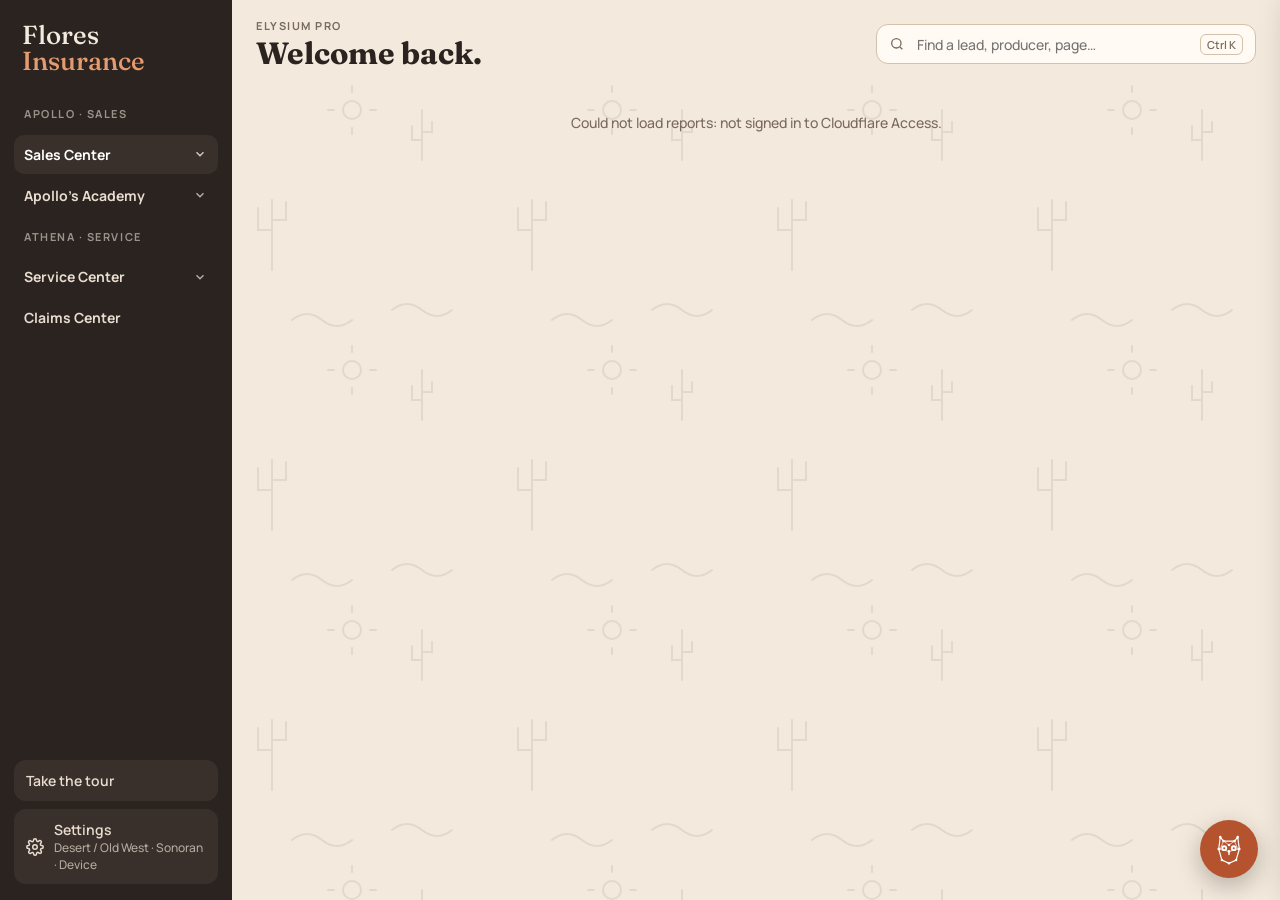
==== site/public/index.html @ fb90b417 "Sales sheet: Product and Term are dropdowns with AgencyZoom's choices The two fields were free text," ====
<!doctype html>
<html lang="en">
<head>
<meta charset="utf-8">
<meta name="viewport" content="width=device-width, initial-scale=1, viewport-fit=cover">
<title>Elysium Pro</title>
<!-- The board as a phone app (Frank, 2026-10-03: "coeus icon, build the app"): Safari > Share >
     Add to Home Screen opens it full screen under the owl (Apollo's, the assistant's). The name below is what the icon is
     labelled; the manifest carries it for Android. Icons are drawn by design/app_icon.py. -->
<link rel="manifest" href="manifest.webmanifest" crossorigin="use-credentials">
<link rel="apple-touch-icon" href="app/icon-180.png">
<link rel="icon" type="image/png" sizes="32x32" href="app/favicon-32.png">
<meta name="apple-mobile-web-app-capable" content="yes">
<meta name="mobile-web-app-capable" content="yes">
<meta name="apple-mobile-web-app-title" content="Elysium Pro">
<meta name="apple-mobile-web-app-status-bar-style" content="black-translucent">
<meta name="theme-color" content="#14122b">
<link rel="preconnect" href="https://fonts.googleapis.com"><link rel="stylesheet" href="https://fonts.googleapis.com/css2?family=Manrope:wght@400;500;600;700;800&family=Fraunces:opsz,wght@9..144,400;9..144,600;9..144,700&family=Bebas+Neue&family=Anton&family=Bangers&family=Comic+Neue:wght@400;700&family=JetBrains+Mono:wght@400;700&display=swap">
<style>
/* ---------------------------------------------------------------------------
   Palette. Categorical slots 1-5 in fixed order, validated in both modes:
   light  worst adjacent CVD dE 9.1, normal-vision 19.6
   dark   worst adjacent CVD dE 8.4, normal-vision 19.3
   Light mode puts aqua/yellow/magenta under 3:1 on the surface, so every
   stacked segment carries a visible count label and a legend -- that is the
   required relief, not decoration. Do not drop the labels.
   Colour follows the OUTCOME, never its rank or size, so a quiet day does not
   repaint the chart.
--------------------------------------------------------------------------- */
/* ---- The Arizona look (Frank, 2026-10-01) -----------------------------------
   Five looks a person picks in Settings (bottom of the menu), each with its
   Desert Night: html[data-look] + html[data-mode]. "System" is resolved in
   JS to light or dark, so there is no media query here. The variable NAMES
   below are the ones every rule in this file already used -- only the
   values moved to the desert palette -- so no view's markup had to change.
   Tier colours (--good/--warn/--bad, .tg/.ty/.tr) keep the email's values
   in light mode and the tuned dark ones, exactly as before. */
:root {
  color-scheme: light;
  --display: 'Fraunces', Georgia, serif;   /* Canyon Sunset's, in every look (Frank, 2026-10-02) */
  --dw: 700;   /* the display face's bold cut */
  --body: Manrope, system-ui, -apple-system, "Segoe UI", sans-serif;
  --surface:        #f3e9dc;   /* sand: the page */
  --surface-raised: #fffaf3;   /* cream: every card */
  --card2:          #f8efe4;
  --chip:           #e8dac9;
  --border:         #e2d3c0;
  --border-strong:  #d4c1aa;
  --text-primary:   #2a2320;
  --text-secondary: #5e5046;
  --text-muted:     #7a6a5d;
  --grid:           #efe3d4;
  --accent:         #b5532f;   /* clay */
  --accent-d:       #8a2b12;
  --side:           #2a2320;   /* the menu */
  --side2:          #3a302b;
  --sideInk:        #e9ddd0;
  --brand:          #f3e9dc;
  --brand2:         #e59a6f;
  --rad: 18px; --bw: 2px; --shadow: 0 2px 8px rgba(42,35,32,.08);
  --s1: #2a78d6;  /* Live Contact       */
  --s2: #eb6834;  /* Voicemail          */
  --s3: #1baf7a;  /* Screener           */
  --s4: #eda100;  /* No Answer          */
  --s5: #e87ba4;  /* No Outcome Logged  */
  --s6: #008300;  /* categorical slot 6 -- sales breakdown charts */
  --s7: #4a3aa7;  /* categorical slot 7 -- sales breakdown charts */
  --s8: #e34948;  /* categorical slot 8 -- sales breakdown charts */
  --bar:           var(--accent);
  --bar-track:     var(--chip);
  --good:   #0a6b0a; --goodbg: #e2f4e2; --goodbd: #b7e2b7;
  --warn:   #8a6100; --warnbg: #fdf0d9; --warnbd: #e0c184;
  --bad:    #a80000; --badbg:  #fce3e3; --badbd:  #f0b4b4;
  --gold:   #9a6f00; --silver: #6f6f6f; --bronze: #9a5f2b;
}
html[data-look="saguaro"] {
  --surface: #f1ece1; --surface-raised: #fdfbf6; --card2: #f4f0e6; --chip: #e6e3d6; --text-primary: #1f2a22; --text-muted: #5d6b5f; --text-secondary: #50605a;
  --grid: #e4e2d6; --border: #dcdfd0; --border-strong: #c9cdb9; --accent: #3e6b4f; --accent-d: #2b4f39; --side: #24382c; --side2: #2f4a3a; --sideInk: #dfe7dd; --brand: #f1ece1; --brand2: #b9d3a8; --rad: 12px; }
html[data-look="turquoise"] {
  --surface: #eeebe5; --surface-raised: #fbfaf7; --card2: #f2f0eb; --chip: #e3e0da; --text-primary: #1d2a33; --text-muted: #5d6a73; --text-secondary: #4e5b64;
  --grid: #e3e0da; --border: #dcdfe1; --border-strong: #c8cdd0; --accent: #1f8a8a; --accent-d: #156464; --side: #1d2a33; --side2: #2a3a46; --sideInk: #d6dee3; --brand: #eeebe5; --brand2: #6cc7c4; --rad: 10px; }
html[data-look="canyon"] {
  --surface: #f6e6d6; --surface-raised: #fff8f0; --card2: #fbeee2; --chip: #f1dcc8; --text-primary: #3a1d12; --text-muted: #7d5a48; --text-secondary: #6a4a3a;
  --grid: #f0dccb; --border: #ecd2bb; --border-strong: #e0b994; --accent: #d9622b; --accent-d: #a8441a; --side: #5a2416; --side2: #733021; --sideInk: #f6dcc8; --brand: #fff1e4; --brand2: #ffb27e; --rad: 18px; --bw: 2.5px; }
html[data-look="mesa"] {
  --surface: #faf7f2; --surface-raised: #ffffff; --card2: #f7f3ec; --chip: #efe8de; --text-primary: #2a2320; --text-muted: #776a5f; --text-secondary: #5e5248;
  --grid: #efe8de; --border: #ece4d8; --border-strong: #e2d7c8; --side: #efe6da; --side2: #e2d5c4; --sideInk: #4a3f38; --brand: #2a2320; --brand2: #b5532f; --rad: 10px; --bw: 1px; --shadow: none; }
html[data-look="mesa"] .tabs { border-right: 1px solid var(--border-strong); }
/* Desert Night */
html[data-mode="dark"] { color-scheme: dark;
  --surface: #1b1613; --surface-raised: #25201c; --card2: #2e2823; --chip: #3a322b; --text-primary: #efe4d6; --text-muted: #b3a393; --text-secondary: #c4b5a5;
  --grid: #3a322b; --border: #3f3630; --border-strong: #4a3f36; --accent: #d06a3f; --accent-d: #ff9b74; --side: #120e0c; --side2: #241c18; --sideInk: #d9cbbb; --brand: #f3e9dc; --brand2: #e59a6f; --shadow: 0 2px 8px rgba(0,0,0,.45);
  --s1: #3987e5; --s2: #d95926; --s3: #199e70; --s4: #c98500; --s5: #d55181; --s6: #008300; --s7: #9085e9; --s8: #e66767;
  --good: #7fd07f; --goodbg: #1c3320; --goodbd: #2f5a34;
  --warn: #e0b165; --warnbg: #33290f; --warnbd: #5c4a1c;
  --bad: #f0908e; --badbg: #3a1a1a; --badbd: #632c2c;
  --gold: #e3bf55; --silver: #c4c4c4; --bronze: #d79a63; }
html[data-mode="dark"][data-look="saguaro"] { --surface: #141a16; --surface-raised: #1c241e; --card2: #232d26; --chip: #2c372f; --text-primary: #e8ede4; --text-muted: #a3b2a5; --text-secondary: #c3cfc4; --grid: #2c372f; --border: #33403a; --border-strong: #3b4a3f; --accent: #5e9a72; --accent-d: #9fd6b3; --side: #0d120f; --side2: #1a241d; --sideInk: #cfdccf; }
html[data-mode="dark"][data-look="turquoise"] { --surface: #12181c; --surface-raised: #1a2228; --card2: #212b32; --chip: #29343c; --text-primary: #e6ebee; --text-muted: #9fadb6; --text-secondary: #c2cdd4; --grid: #29343c; --border: #2f3c45; --border-strong: #36444e; --accent: #34aeab; --accent-d: #8fe0dd; --side: #0b1013; --side2: #17202a; --sideInk: #cdd8de; }
html[data-mode="dark"][data-look="canyon"] { --surface: #1d1210; --surface-raised: #2a1a16; --card2: #33211c; --chip: #40291f; --text-primary: #f7e6da; --text-muted: #c4a491; --text-secondary: #dcc0b0; --grid: #40291f; --border: #4a3026; --border-strong: #5a3a2c; --accent: #ec7a43; --accent-d: #ffb089; --side: #130b09; --side2: #2a1a14; --sideInk: #eccfbe; }
html[data-mode="dark"][data-look="mesa"] { --surface: #171311; --surface-raised: #1f1a17; --card2: #26201c; --chip: #2f2824; --text-primary: #efe6da; --text-muted: #ad9e90; --text-secondary: #cdbfb1; --grid: #2f2824; --border: #332b26; --border-strong: #3d342e; --side: #1f1a17; --side2: #2a231f; --sideInk: #d5c8ba; --brand: #efe6da; --shadow: none; }
/* WORLDS:BEGIN -- written by design/worlds/build.py; edit the world modules there, not here. */
/* Worlds (Frank, 2026-10-02: "different themes that they can choose from"; "this should just be for
   design and font"). A world is its looks, its typeface pair and its pictures; the Editions keep their
   own. The looks and type are here; the pictures load from worlds/<key>.css only for whoever picks the
   world, and until that file lands the desert's pictures are held back (data-wl). */
html[data-theme]:not([data-theme="desert"]):not([data-wl]) .skyline, html[data-theme]:not([data-theme="desert"]):not([data-wl]) .lbsky,
html[data-theme]:not([data-theme="desert"]):not([data-wl]) .vista, html[data-theme]:not([data-theme="desert"]):not([data-wl]) .main,
html[data-theme]:not([data-theme="desert"]):not([data-wl]) .ccard > summary.cchead::before { background-image: none !important; }
html[data-theme="classic"] { --display: 'Fraunces', Georgia, serif; --dw: 700; --body: Manrope, system-ui, -apple-system, 'Segoe UI', sans-serif; }
html[data-theme="classic"] .skyline, html[data-theme="classic"] .lbsky { background: var(--surface-raised) !important; }
html[data-theme="classic"] .skyline:not(.lbsky) { padding-top: 64px; }
html[data-theme="classic"] .skyline .sky-k, html[data-theme="classic"] .lbsky > h2 { color: var(--text-primary); text-shadow: none; }
html[data-theme="classic"] .lbsky > h2 { border-bottom-color: var(--border); }
html[data-theme="classic"] .lbsky > .sd, html[data-theme="classic"] .lbsky > p { color: var(--text-muted); text-shadow: none; }
html[data-theme="classic"] .lbsky .podium2::before { display: none; }
html[data-theme="classic"] .skyline .tile { background: var(--surface-raised); backdrop-filter: none; }
html[data-theme="classic"] .main { background-image: none !important; }
html[data-theme="classic"] .vista { display: none !important; }
html[data-theme="classic"] .ccard > summary.cchead::before { background-image: none !important; }
html[data-look="az-sonoran"] { --surface: #f3e9dc; --surface-raised: #fffaf3; --card2: #f8efe4; --chip: #e8dac9; --border: #e2d3c0; --border-strong: #d4c1aa; --text-primary: #2a2320; --text-secondary: #5e5046; --text-muted: #7a6a5d; --grid: #efe3d4; --accent: #b5532f; --accent-d: #8a2b12; --side: #2a2320; --side2: #3a302b; --sideInk: #e9ddd0; --brand: #f3e9dc; --brand2: #e59a6f; --rad: 18px; --bw: 2px; --shadow: 0 2px 8px rgba(42,35,32,.08); }
html[data-mode="dark"][data-look="az-sonoran"] { --surface: #1b1613; --surface-raised: #25201c; --card2: #2e2823; --chip: #3a322b; --text-primary: #efe4d6; --text-muted: #b3a393; --text-secondary: #c4b5a5; --grid: #3a322b; --border: #3f3630; --border-strong: #4a3f36; --accent: #d06a3f; --accent-d: #ff9b74; --side: #120e0c; --side2: #241c18; --sideInk: #d9cbbb; --brand: #f3e9dc; --brand2: #e59a6f; --shadow: 0 2px 8px rgba(0,0,0,.45); }
html[data-look="az-saguaro"] { --surface: #f1ece1; --surface-raised: #fdfbf6; --card2: #f4f0e6; --chip: #e6e3d6; --text-primary: #1f2a22; --text-muted: #5d6b5f; --text-secondary: #50605a; --grid: #e4e2d6; --border: #dcdfd0; --border-strong: #c9cdb9; --accent: #3e6b4f; --accent-d: #2b4f39; --side: #24382c; --side2: #2f4a3a; --sideInk: #dfe7dd; --brand: #f1ece1; --brand2: #b9d3a8; --rad: 12px; --bw: 2px; --shadow: 0 2px 8px rgba(42,35,32,.08); }
html[data-mode="dark"][data-look="az-saguaro"] { --surface: #141a16; --surface-raised: #1c241e; --card2: #232d26; --chip: #2c372f; --text-primary: #e8ede4; --text-muted: #a3b2a5; --text-secondary: #c3cfc4; --grid: #2c372f; --border: #33403a; --border-strong: #3b4a3f; --accent: #5e9a72; --accent-d: #9fd6b3; --side: #0d120f; --side2: #1a241d; --sideInk: #cfdccf; --brand: #f1ece1; --brand2: #b9d3a8; --shadow: 0 2px 8px rgba(0,0,0,.45); }
html[data-look="az-turquoise"] { --surface: #eeebe5; --surface-raised: #fbfaf7; --card2: #f2f0eb; --chip: #e3e0da; --text-primary: #1d2a33; --text-muted: #5d6a73; --text-secondary: #4e5b64; --grid: #e3e0da; --border: #dcdfe1; --border-strong: #c8cdd0; --accent: #1f8a8a; --accent-d: #156464; --side: #1d2a33; --side2: #2a3a46; --sideInk: #d6dee3; --brand: #eeebe5; --brand2: #6cc7c4; --rad: 10px; --bw: 2px; --shadow: 0 2px 8px rgba(42,35,32,.08); }
html[data-mode="dark"][data-look="az-turquoise"] { --surface: #12181c; --surface-raised: #1a2228; --card2: #212b32; --chip: #29343c; --text-primary: #e6ebee; --text-muted: #9fadb6; --text-secondary: #c2cdd4; --grid: #29343c; --border: #2f3c45; --border-strong: #36444e; --accent: #34aeab; --accent-d: #8fe0dd; --side: #0b1013; --side2: #17202a; --sideInk: #cdd8de; --brand: #eeebe5; --brand2: #6cc7c4; --shadow: 0 2px 8px rgba(0,0,0,.45); }
html[data-look="az-canyon"] { --surface: #f6e6d6; --surface-raised: #fff8f0; --card2: #fbeee2; --chip: #f1dcc8; --text-primary: #3a1d12; --text-muted: #7d5a48; --text-secondary: #6a4a3a; --grid: #f0dccb; --border: #ecd2bb; --border-strong: #e0b994; --accent: #d9622b; --accent-d: #a8441a; --side: #5a2416; --side2: #733021; --sideInk: #f6dcc8; --brand: #fff1e4; --brand2: #ffb27e; --rad: 18px; --bw: 2.5px; --shadow: 0 2px 8px rgba(42,35,32,.08); }
html[data-mode="dark"][data-look="az-canyon"] { --surface: #1d1210; --surface-raised: #2a1a16; --card2: #33211c; --chip: #40291f; --text-primary: #f7e6da; --text-muted: #c4a491; --text-secondary: #dcc0b0; --grid: #40291f; --border: #4a3026; --border-strong: #5a3a2c; --accent: #ec7a43; --accent-d: #ffb089; --side: #130b09; --side2: #2a1a14; --sideInk: #eccfbe; --brand: #fff1e4; --brand2: #ffb27e; --shadow: 0 2px 8px rgba(0,0,0,.45); }
html[data-look="az-mesa"] { --surface: #faf7f2; --surface-raised: #ffffff; --card2: #f7f3ec; --chip: #efe8de; --text-primary: #2a2320; --text-muted: #776a5f; --text-secondary: #5e5248; --grid: #efe8de; --border: #ece4d8; --border-strong: #e2d7c8; --accent: #b5532f; --accent-d: #8a2b12; --side: #efe6da; --side2: #e2d5c4; --sideInk: #4a3f38; --brand: #2a2320; --brand2: #b5532f; --rad: 10px; --bw: 1px; --shadow: none; }
html[data-mode="dark"][data-look="az-mesa"] { --surface: #171311; --surface-raised: #1f1a17; --card2: #26201c; --chip: #2f2824; --text-primary: #efe6da; --text-muted: #ad9e90; --text-secondary: #cdbfb1; --grid: #2f2824; --border: #332b26; --border-strong: #3d342e; --accent: #d06a3f; --accent-d: #ff9b74; --side: #1f1a17; --side2: #2a231f; --sideInk: #d5c8ba; --brand: #efe6da; --brand2: #e59a6f; --shadow: none; }
html[data-theme="simple"] { --display: 'Inter', system-ui, sans-serif; --dw: 700; --body: 'Inter', system-ui, -apple-system, 'Segoe UI', sans-serif; }
html[data-theme="simple"] .skyline, html[data-theme="simple"] .lbsky { background: var(--surface-raised) !important; }
html[data-theme="simple"] .skyline:not(.lbsky) { padding-top: 64px; }
html[data-theme="simple"] .skyline .sky-k, html[data-theme="simple"] .lbsky > h2 { color: var(--text-primary); text-shadow: none; }
html[data-theme="simple"] .lbsky > h2 { border-bottom-color: var(--border); }
html[data-theme="simple"] .lbsky > .sd, html[data-theme="simple"] .lbsky > p { color: var(--text-muted); text-shadow: none; }
html[data-theme="simple"] .lbsky .podium2::before { display: none; }
html[data-theme="simple"] .skyline .tile { background: var(--surface-raised); backdrop-filter: none; }
html[data-theme="simple"] .main { background-image: none !important; }
html[data-theme="simple"] .vista { display: none !important; }
html[data-theme="simple"] .ccard > summary.cchead::before { background-image: none !important; }
html[data-look="paper"] { --surface: #f5f6f8; --surface-raised: #ffffff; --card2: #f8f9fb; --chip: #eceef2; --grid: #eceef2; --border: #e2e5ea; --border-strong: #cfd4dc; --text-primary: #1a1d23; --text-muted: #5f6673; --text-secondary: #4a515d; --accent: #2563eb; --accent-d: #1d4ed8; --side: #1f2329; --side2: #2b3038; --sideInk: #e3e6eb; --brand: #ffffff; --brand2: #93b4ff; --rad: 10px; --bw: 1px; --shadow: 0 1px 3px rgba(15,23,42,.08); }
html[data-mode="dark"][data-look="paper"] { --surface: #111316; --surface-raised: #1a1d22; --card2: #20242a; --chip: #292e35; --grid: #292e35; --border: #2c3138; --border-strong: #3a4049; --text-primary: #e8eaee; --text-muted: #a2a9b5; --text-secondary: #c3c8d1; --accent: #6b9bff; --accent-d: #a9c4ff; --side: #0b0d10; --side2: #171a1f; --sideInk: #d8dce3; --brand: #ffffff; --brand2: #93b4ff; --shadow: 0 1px 3px rgba(0,0,0,.5); }
html[data-look="graphite"] { --surface: #eceef0; --surface-raised: #fafbfb; --card2: #f1f3f4; --chip: #e2e5e8; --grid: #e2e5e8; --border: #d9dde1; --border-strong: #c3c9cf; --text-primary: #1b1f22; --text-muted: #5a6268; --text-secondary: #465057; --accent: #0f766e; --accent-d: #0b5953; --side: #2a2f33; --side2: #363c41; --sideInk: #e1e5e8; --brand: #fafbfb; --brand2: #7fd1c7; --rad: 10px; --bw: 1px; --shadow: 0 1px 3px rgba(15,23,42,.08); }
html[data-mode="dark"][data-look="graphite"] { --surface: #121416; --surface-raised: #1b1e21; --card2: #212528; --chip: #2a2e32; --grid: #2a2e32; --border: #2e3337; --border-strong: #3b4146; --text-primary: #e6e9eb; --text-muted: #a1a9af; --text-secondary: #c2c8cd; --accent: #2bb3a3; --accent-d: #8fe3d8; --side: #0b0d0e; --side2: #181b1d; --sideInk: #d6dbde; --brand: #fafbfb; --brand2: #7fd1c7; --shadow: 0 1px 3px rgba(0,0,0,.5); }
html[data-look="ink"] { --surface: #f6f4ef; --surface-raised: #fffefb; --card2: #f9f7f2; --chip: #ece8df; --grid: #ece8df; --border: #e3ded3; --border-strong: #d0c9bb; --text-primary: #18202e; --text-muted: #5c6370; --text-secondary: #454d5c; --accent: #1e3a8a; --accent-d: #172e6e; --side: #162033; --side2: #203049; --sideInk: #dfe5f0; --brand: #fffefb; --brand2: #a8bdf0; --rad: 10px; --bw: 1px; --shadow: 0 1px 3px rgba(15,23,42,.08); }
html[data-mode="dark"][data-look="ink"] { --surface: #10131a; --surface-raised: #181c25; --card2: #1e232d; --chip: #272d39; --grid: #272d39; --border: #2b3240; --border-strong: #384052; --text-primary: #e7e9ef; --text-muted: #a1a8b8; --text-secondary: #c3c8d4; --accent: #7d9bf0; --accent-d: #b4c6f7; --side: #0a0d13; --side2: #151a24; --sideInk: #d4dae6; --brand: #fffefb; --brand2: #a8bdf0; --shadow: 0 1px 3px rgba(0,0,0,.5); }
html[data-theme="colors"] { --display: 'DM Sans', system-ui, sans-serif; --dw: 700; --body: 'DM Sans', system-ui, -apple-system, 'Segoe UI', sans-serif; }
html[data-theme="colors"] .skyline, html[data-theme="colors"] .lbsky { background: var(--surface-raised) !important; }
html[data-theme="colors"] .skyline:not(.lbsky) { padding-top: 64px; }
html[data-theme="colors"] .skyline .sky-k, html[data-theme="colors"] .lbsky > h2 { color: var(--text-primary); text-shadow: none; }
html[data-theme="colors"] .lbsky > h2 { border-bottom-color: var(--border); }
html[data-theme="colors"] .lbsky > .sd, html[data-theme="colors"] .lbsky > p { color: var(--text-muted); text-shadow: none; }
html[data-theme="colors"] .lbsky .podium2::before { display: none; }
html[data-theme="colors"] .skyline .tile { background: var(--surface-raised); backdrop-filter: none; }
html[data-theme="colors"] .main { background-image: none !important; }
html[data-theme="colors"] .vista { display: none !important; }
html[data-theme="colors"] .ccard > summary.cchead::before { background-image: none !important; }
html[data-look="oceanblue"] { --surface: #e8f0f8; --surface-raised: #f9fbfe; --card2: #eef4fa; --chip: #dbe6f2; --grid: #dbe6f2; --border: #d0deec; --border-strong: #b4c8de; --text-primary: #0f2338; --text-muted: #4f6478; --text-secondary: #3d5266; --accent: #0b63b6; --accent-d: #084c8c; --side: #0b2e52; --side2: #123d69; --sideInk: #d6e6f7; --brand: #f9fbfe; --brand2: #7cc0ff; --rad: 14px; --bw: 2px; --shadow: 0 2px 8px rgba(20,20,40,.08); }
html[data-mode="dark"][data-look="oceanblue"] { --surface: #0b1520; --surface-raised: #121e2b; --card2: #172534; --chip: #1f2f40; --grid: #1f2f40; --border: #223448; --border-strong: #2d435b; --text-primary: #e3edf7; --text-muted: #9cb0c5; --text-secondary: #bfd0e1; --accent: #4fa3f0; --accent-d: #9fcdf8; --side: #06101a; --side2: #0f1d2c; --sideInk: #cfe0f1; --brand: #f9fbfe; --brand2: #7cc0ff; --shadow: 0 2px 8px rgba(0,0,0,.5); }
html[data-look="forest"] { --surface: #ecf1ea; --surface-raised: #fbfcfa; --card2: #f1f5ef; --chip: #e0e8dc; --grid: #e0e8dc; --border: #d4dfcf; --border-strong: #b9c9b2; --text-primary: #17251a; --text-muted: #556657; --text-secondary: #435446; --accent: #2f6b3a; --accent-d: #22512b; --side: #1b3321; --side2: #24432b; --sideInk: #d9e7d6; --brand: #fbfcfa; --brand2: #a6d9a0; --rad: 14px; --bw: 2px; --shadow: 0 2px 8px rgba(20,20,40,.08); }
html[data-mode="dark"][data-look="forest"] { --surface: #0e140f; --surface-raised: #161e17; --card2: #1b251c; --chip: #233025; --grid: #233025; --border: #273528; --border-strong: #334535; --text-primary: #e4ece3; --text-muted: #a0b0a1; --text-secondary: #c1cec1; --accent: #5cb46c; --accent-d: #a6deaf; --side: #080c09; --side2: #121a13; --sideInk: #d0dfcf; --brand: #fbfcfa; --brand2: #a6d9a0; --shadow: 0 2px 8px rgba(0,0,0,.5); }
html[data-look="plum"] { --surface: #f2ecf3; --surface-raised: #fdfbfd; --card2: #f6f1f7; --chip: #e9e0ec; --grid: #e9e0ec; --border: #e0d4e4; --border-strong: #ccbad2; --text-primary: #2a1630; --text-muted: #6a5670; --text-secondary: #55425b; --accent: #7b2d8e; --accent-d: #5f216e; --side: #331a3b; --side2: #45234f; --sideInk: #eadcf0; --brand: #fdfbfd; --brand2: #d8a6ea; --rad: 14px; --bw: 2px; --shadow: 0 2px 8px rgba(20,20,40,.08); }
html[data-mode="dark"][data-look="plum"] { --surface: #140e16; --surface-raised: #1d1520; --card2: #241a28; --chip: #2e2233; --grid: #2e2233; --border: #332538; --border-strong: #433049; --text-primary: #efe6f2; --text-muted: #b1a0b7; --text-secondary: #cdbfd2; --accent: #c27ad6; --accent-d: #e2b9ec; --side: #0c080d; --side2: #1a121d; --sideInk: #e0d0e6; --brand: #fdfbfd; --brand2: #d8a6ea; --shadow: 0 2px 8px rgba(0,0,0,.5); }
html[data-look="sunrise"] { --surface: #fbefe6; --surface-raised: #fffbf8; --card2: #fdf3ec; --chip: #f6e2d4; --grid: #f6e2d4; --border: #f1d8c6; --border-strong: #e6bea2; --text-primary: #2e1a10; --text-muted: #6e5546; --text-secondary: #5a4234; --accent: #c2410c; --accent-d: #9a330a; --side: #3b2016; --side2: #4f2b1d; --sideInk: #f6dccb; --brand: #fffbf8; --brand2: #ffb48a; --rad: 14px; --bw: 2px; --shadow: 0 2px 8px rgba(20,20,40,.08); }
html[data-mode="dark"][data-look="sunrise"] { --surface: #17100c; --surface-raised: #211812; --card2: #291e17; --chip: #33261d; --grid: #33261d; --border: #3a2b21; --border-strong: #4a372b; --text-primary: #f6e9e0; --text-muted: #bfa898; --text-secondary: #d9c6b8; --accent: #f07a3e; --accent-d: #ffb990; --side: #0e0907; --side2: #1c1410; --sideInk: #ecd4c4; --brand: #fffbf8; --brand2: #ffb48a; --shadow: 0 2px 8px rgba(0,0,0,.5); }
html[data-theme="space"] { --display: 'Space Grotesk', system-ui, sans-serif; --dw: 700; --body: 'IBM Plex Sans', system-ui, sans-serif; }
html[data-theme="space"] .skyline { background-color: #17306e; } html[data-theme="space"][data-mode="dark"] .skyline { background-color: #05070f; } html[data-theme="space"] .lbsky { background-color: #5c7a63; } html[data-theme="space"][data-mode="dark"] .lbsky { background-color: #0d1526; }
html[data-look="mission"] { --surface: #e9edf3; --surface-raised: #f7f9fc; --card2: #eef2f7; --chip: #dde4ee; --text-primary: #141c2b; --text-muted: #5b6a80; --text-secondary: #4a5a70; --grid: #dfe5ee; --border: #d6dde8; --border-strong: #b9c4d4; --accent: #e2552b; --accent-d: #b23f1a; --side: #0f1a33; --side2: #16244a; --sideInk: #d8e1f3; --brand: #e9edf3; --brand2: #ff9b6b; --rad: 10px; }
html[data-mode="dark"][data-look="mission"] { --surface: #0b1120; --surface-raised: #121a2e; --card2: #18223a; --chip: #202c48; --text-primary: #e6ecf7; --text-muted: #9aa8c2; --text-secondary: #b2bdd3; --grid: #202c48; --border: #243050; --border-strong: #30406a; --accent: #ff7a4d; --accent-d: #ffa17f; --side: #060a16; --side2: #0e1730; --sideInk: #d8e1f3; --brand: #e9edf3; --brand2: #ff9b6b; }
html[data-look="deepfield"] { --surface: #ecebf5; --surface-raised: #faf9ff; --card2: #f1effa; --chip: #e2dff2; --text-primary: #1a1630; --text-muted: #665f85; --text-secondary: #534c73; --grid: #e3e0f0; --border: #dcd8ec; --border-strong: #c2bcdc; --accent: #6d4fd8; --accent-d: #4b32a8; --side: #1a1433; --side2: #251d4a; --sideInk: #e2dcf7; --brand: #ecebf5; --brand2: #b89cff; --rad: 14px; }
html[data-mode="dark"][data-look="deepfield"] { --surface: #0d0a1c; --surface-raised: #151129; --card2: #1c1736; --chip: #261f46; --text-primary: #ece8fb; --text-muted: #a79fc9; --text-secondary: #bcb4da; --grid: #261f46; --border: #2b2450; --border-strong: #3a3170; --accent: #9d84ff; --accent-d: #bba9ff; --side: #07051a; --side2: #130e2c; --sideInk: #e2dcf7; --brand: #ecebf5; --brand2: #b89cff; }
html[data-look="mars"] { --surface: #f3e6dc; --surface-raised: #fdf6f0; --card2: #f6ebe2; --chip: #ecd9cb; --text-primary: #2b1a12; --text-muted: #7a5c4c; --text-secondary: #664a3b; --grid: #ecdccf; --border: #e6d3c3; --border-strong: #d2b59f; --accent: #c2451e; --accent-d: #8f2f10; --side: #3a1a10; --side2: #4e2416; --sideInk: #f3dccb; --brand: #f3e6dc; --brand2: #ff9f6f; --rad: 12px; }
html[data-mode="dark"][data-look="mars"] { --surface: #1a0f0b; --surface-raised: #241611; --card2: #2e1c15; --chip: #3a251b; --text-primary: #f4e6dc; --text-muted: #b79a88; --text-secondary: #c9ad9b; --grid: #3a251b; --border: #40291f; --border-strong: #533526; --accent: #ff6a3a; --accent-d: #ff9a76; --side: #110906; --side2: #22120c; --sideInk: #f3dccb; --brand: #f3e6dc; --brand2: #ff9f6f; }
html[data-theme="ocean"] { --display: 'Merriweather', Georgia, serif; --dw: 700; --body: 'Source Sans 3', system-ui, sans-serif; }
html[data-theme="ocean"] .skyline { background-color: #e39a6c; } html[data-theme="ocean"][data-mode="dark"] .skyline { background-color: #070d22; } html[data-theme="ocean"] .lbsky { background-color: #2d6c93; } html[data-theme="ocean"][data-mode="dark"] .lbsky { background-color: #0a1730; }
html[data-look="harbor"] { --surface: #edf1f6; --surface-raised: #ffffff; --card2: #f3f6fa; --chip: #e0e7f0; --text-primary: #0f1d33; --text-muted: #55657c; --text-secondary: #3e4e66; --grid: #e2e8f0; --border: #d4dce7; --border-strong: #b4c0d0; --accent: #c8283a; --accent-d: #9c1c2b; --side: #0d1f3c; --side2: #16315c; --sideInk: #dbe5f3; --brand: #f1f5fa; --brand2: #ff6f73; --rad: 10px; }
html[data-mode="dark"][data-look="harbor"] { --surface: #0b1424; --surface-raised: #122039; --card2: #172a48; --chip: #1f3456; --text-primary: #e8eef7; --text-muted: #9fb0c8; --text-secondary: #b9c6d8; --grid: #1f3456; --border: #233a5c; --border-strong: #33507a; --accent: #ff6b74; --accent-d: #ff9aa0; --side: #060d1a; --side2: #0e1c36; --sideInk: #dbe5f3; --brand: #f1f5fa; --brand2: #ff6f73; }
html[data-look="seaglass"] { --surface: #eee8da; --surface-raised: #fbf8f1; --card2: #f3eee3; --chip: #dcebe4; --text-primary: #1b2e2a; --text-muted: #536b65; --text-secondary: #3c5550; --grid: #e6dfcf; --border: #dbd2bf; --border-strong: #bdb197; --accent: #1b7464; --accent-d: #12564a; --side: #17423d; --side2: #20564f; --sideInk: #d9efe8; --brand: #f3efe4; --brand2: #9fe0cc; --rad: 14px; }
html[data-mode="dark"][data-look="seaglass"] { --surface: #0d1716; --surface-raised: #142220; --card2: #1a2b28; --chip: #213633; --text-primary: #e4efe9; --text-muted: #98b2aa; --text-secondary: #b5cac3; --grid: #213633; --border: #24403b; --border-strong: #34574f; --accent: #6fd2bc; --accent-d: #a2e6d6; --side: #071110; --side2: #0f2320; --sideInk: #d9efe8; --brand: #f3efe4; --brand2: #9fe0cc; }
html[data-look="sunsetpier"] { --surface: #f6ece4; --surface-raised: #fffaf6; --card2: #f9efe7; --chip: #f3e0d4; --text-primary: #2a1630; --text-muted: #6b5664; --text-secondary: #563e51; --grid: #f0e1d6; --border: #e8d5c8; --border-strong: #d0b3a1; --accent: #bb4128; --accent-d: #92311d; --side: #2c1238; --side2: #3e1b4e; --sideInk: #f2dfe8; --brand: #fbefe6; --brand2: #ffc25a; --rad: 16px; }
html[data-mode="dark"][data-look="sunsetpier"] { --surface: #160d19; --surface-raised: #1f1424; --card2: #281a2e; --chip: #33213a; --text-primary: #f5e9ee; --text-muted: #b9a2b2; --text-secondary: #d1bcc8; --grid: #33213a; --border: #3a2742; --border-strong: #523a5c; --accent: #ff8a6b; --accent-d: #ffb199; --side: #0c0610; --side2: #1d0f26; --sideInk: #f2dfe8; --brand: #fbefe6; --brand2: #ffc25a; }
html[data-theme="mountain"] { --display: 'Zilla Slab', Georgia, serif; --dw: 700; --body: 'Work Sans', system-ui, sans-serif; }
html[data-theme="mountain"] .skyline { background-color: #6fa6d6; } html[data-theme="mountain"][data-mode="dark"] .skyline { background-color: #070d1f; } html[data-theme="mountain"] .lbsky { background-color: #6a9452; } html[data-theme="mountain"][data-mode="dark"] .lbsky { background-color: #152536; }
html[data-look="evergreen"] { --surface: #ecebe0; --surface-raised: #fbf9f1; --card2: #f2efe3; --chip: #e4e0cf; --text-primary: #1d2a22; --text-muted: #5b6658; --text-secondary: #44513f; --grid: #e3dfd0; --border: #d9d4c2; --border-strong: #bdb59d; --accent: #b24a24; --accent-d: #8a3618; --side: #1f3a2b; --side2: #2a4a37; --sideInk: #dfe9df; --brand: #f3efe2; --brand2: #e8a070; --rad: 12px; }
html[data-mode="dark"][data-look="evergreen"] { --surface: #0f1612; --surface-raised: #16201a; --card2: #1c2820; --chip: #233128; --text-primary: #e6ede4; --text-muted: #9fb0a0; --text-secondary: #b9c6b8; --grid: #233128; --border: #26342b; --border-strong: #34473a; --accent: #e98a5c; --accent-d: #f2ac88; --side: #0a120d; --side2: #13221a; --sideInk: #dfe9df; --brand: #f3efe2; --brand2: #e8a070; }
html[data-look="glacier"] { --surface: #e8edf1; --surface-raised: #f8fafc; --card2: #eef3f6; --chip: #dde6ec; --text-primary: #18242e; --text-muted: #566673; --text-secondary: #43525e; --grid: #dfe6ec; --border: #d4dde4; --border-strong: #b5c3cd; --accent: #2b6f9a; --accent-d: #1d5274; --side: #2e3c48; --side2: #3a4a58; --sideInk: #dbe5ec; --brand: #eef3f6; --brand2: #9fd4f0; --rad: 10px; }
html[data-mode="dark"][data-look="glacier"] { --surface: #0e141a; --surface-raised: #151d25; --card2: #1b252f; --chip: #22303b; --text-primary: #e4ecf2; --text-muted: #9aabb8; --text-secondary: #b5c3ce; --grid: #22303b; --border: #25323e; --border-strong: #344553; --accent: #7cc4ea; --accent-d: #a6d8f3; --side: #0a0f14; --side2: #141e27; --sideInk: #dbe5ec; --brand: #eef3f6; --brand2: #9fd4f0; }
html[data-look="aspen"] { --surface: #f1ebde; --surface-raised: #fdf9f0; --card2: #f6efe0; --chip: #ebe0c8; --text-primary: #2a2016; --text-muted: #6a5b48; --text-secondary: #534533; --grid: #e8dfcc; --border: #e0d5bd; --border-strong: #c6b48f; --accent: #96580a; --accent-d: #74440a; --side: #3b2a1c; --side2: #4a3626; --sideInk: #f0e4d2; --brand: #f6eedd; --brand2: #f2b844; --rad: 14px; }
html[data-mode="dark"][data-look="aspen"] { --surface: #15110c; --surface-raised: #1d1812; --card2: #241e16; --chip: #2d251b; --text-primary: #f0e8dc; --text-muted: #b0a28c; --text-secondary: #c8bba6; --grid: #2d251b; --border: #30281e; --border-strong: #43382a; --accent: #f2b844; --accent-d: #f7cd74; --side: #0f0b07; --side2: #1c150e; --sideInk: #f0e4d2; --brand: #f6eedd; --brand2: #f2b844; }
html[data-theme="gameday"] { --display: 'Oswald', 'Arial Narrow', system-ui, sans-serif; --dw: 700; --body: 'Barlow', system-ui, sans-serif; }
html[data-theme="gameday"] .skyline { background-color: #3b8fdc; } html[data-theme="gameday"][data-mode="dark"] .skyline { background-color: #070b18; } html[data-theme="gameday"] .lbsky { background-color: #3f8f3a; } html[data-theme="gameday"][data-mode="dark"] .lbsky { background-color: #1d4a26; }
html[data-look="home"] { --surface: #eceff4; --surface-raised: #ffffff; --card2: #f3f5f8; --chip: #e2e7ef; --text-primary: #111a2c; --text-muted: #5d6675; --text-secondary: #46505f; --grid: #e2e6ee; --border: #d7dce5; --border-strong: #b8c0cd; --accent: #c8102e; --accent-d: #9a0c23; --side: #0b1f44; --side2: #13305f; --sideInk: #dbe4f3; --brand: #ffffff; --brand2: #ff6b6b; --rad: 10px; }
html[data-mode="dark"][data-look="home"] { --surface: #0c1220; --surface-raised: #141c2e; --card2: #1a2338; --chip: #222d46; --text-primary: #e8edf6; --text-muted: #9aa6b8; --text-secondary: #b6c0d0; --grid: #222d46; --border: #263250; --border-strong: #34446a; --accent: #ff5a64; --accent-d: #ff8a91; --side: #060d1e; --side2: #0e1d3d; --sideInk: #dbe4f3; --brand: #ffffff; --brand2: #ff6b6b; }
html[data-look="away"] { --surface: #eef0ef; --surface-raised: #fbfcfb; --card2: #f3f5f4; --chip: #e3e8e5; --text-primary: #141a17; --text-muted: #5b6560; --text-secondary: #46504b; --grid: #e2e7e4; --border: #d6ddd9; --border-strong: #b6c1bb; --accent: #0e7a38; --accent-d: #0a5c2a; --side: #262b2e; --side2: #353c40; --sideInk: #e4e9e6; --brand: #ffffff; --brand2: #4fd27f; --rad: 12px; }
html[data-mode="dark"][data-look="away"] { --surface: #0e1411; --surface-raised: #151d19; --card2: #1b2520; --chip: #223029; --text-primary: #e6eee9; --text-muted: #98a69e; --text-secondary: #b3c0b8; --grid: #223029; --border: #26352d; --border-strong: #34493d; --accent: #3fd47a; --accent-d: #79e3a2; --side: #0a0d0c; --side2: #18201c; --sideInk: #e4e9e6; --brand: #ffffff; --brand2: #4fd27f; }
html[data-look="nightgame"] { --surface: #ecebe6; --surface-raised: #fffefa; --card2: #f5f3ec; --chip: #e7e3d6; --text-primary: #17150f; --text-muted: #635e50; --text-secondary: #4d483c; --grid: #e6e2d6; --border: #dcd7c8; --border-strong: #c0b9a4; --accent: #8a6500; --accent-d: #6a4d00; --side: #0a0a0a; --side2: #1c1b17; --sideInk: #ece6d2; --brand: #ffffff; --brand2: #f5c518; --rad: 8px; }
html[data-mode="dark"][data-look="nightgame"] { --surface: #0d0d0c; --surface-raised: #171716; --card2: #1e1e1c; --chip: #282722; --text-primary: #efece2; --text-muted: #a39e8e; --text-secondary: #bfb9a8; --grid: #282722; --border: #2d2c27; --border-strong: #423f35; --accent: #f5c518; --accent-d: #ffd95a; --side: #050505; --side2: #141412; --sideInk: #ece6d2; --brand: #ffffff; --brand2: #f5c518; }
html[data-theme="arcade"] { --display: 'Orbitron', system-ui, sans-serif; --dw: 800; --body: 'Exo 2', system-ui, sans-serif; }
html[data-theme="arcade"] .skyline { background-color: #b3d3ff; } html[data-theme="arcade"][data-mode="dark"] .skyline { background-color: #12052a; } html[data-theme="arcade"] .lbsky { background-color: #d9c2ff; } html[data-theme="arcade"][data-mode="dark"] .lbsky { background-color: #1a0836; }
html[data-look="synthwave"] { --surface: #f5ecfc; --surface-raised: #fafcff; --card2: #f3e8fb; --chip: #eadcf7; --text-primary: #1f1233; --text-muted: #6a5880; --text-secondary: #4e3d66; --grid: #ecdff5; --border: #e3d2f0; --border-strong: #c9b0e0; --accent: #1559b8; --accent-d: #0f428a; --side: #2a0f4a; --side2: #3d1866; --sideInk: #f0dcff; --brand: #f0f6ff; --brand2: #5ca0ff; --rad: 14px; }
html[data-mode="dark"][data-look="synthwave"] { --surface: #140a24; --surface-raised: #1d1033; --card2: #251540; --chip: #2f1b52; --text-primary: #f4e9ff; --text-muted: #b49dd0; --text-secondary: #cdb8e6; --grid: #2f1b52; --border: #34205a; --border-strong: #4a2f7a; --accent: #4f98ff; --accent-d: #8abbff; --side: #0c0418; --side2: #1c0a36; --sideInk: #f0dcff; --brand: #f0f6ff; --brand2: #3df2ff; }
html[data-look="eightbit"] { --surface: #edf4ea; --surface-raised: #fbfffa; --card2: #eef6ec; --chip: #dcebd8; --text-primary: #102014; --text-muted: #4f6652; --text-secondary: #3a503d; --grid: #e0ece0; --border: #d3e3d2; --border-strong: #aac6a9; --accent: #1a7d33; --accent-d: #125a24; --side: #0b0f0c; --side2: #142019; --sideInk: #c8f5cf; --brand: #e9fbe9; --brand2: #39ff6a; --rad: 8px; }
html[data-mode="dark"][data-look="eightbit"] { --surface: #0b0f0c; --surface-raised: #121a14; --card2: #18221a; --chip: #1f2c22; --text-primary: #d9f7dd; --text-muted: #8fb596; --text-secondary: #a9cfae; --grid: #1f2c22; --border: #23332a; --border-strong: #2f4a37; --accent: #39ff6a; --accent-d: #8cffaa; --side: #050806; --side2: #0d150f; --sideInk: #c8f5cf; --brand: #e9fbe9; --brand2: #39ff6a; }
html[data-look="pinball"] { --surface: #fff2e6; --surface-raised: #fffbf6; --card2: #fff1e3; --chip: #fde3cc; --text-primary: #2a1530; --text-muted: #6e5468; --text-secondary: #553b52; --grid: #f8e6d6; --border: #f1dac6; --border-strong: #e0bea2; --accent: #b83c0a; --accent-d: #8a2d07; --side: #2b1145; --side2: #3e1a63; --sideInk: #ffe6cf; --brand: #fff3e8; --brand2: #ff9a3d; --rad: 16px; }
html[data-mode="dark"][data-look="pinball"] { --surface: #170d1f; --surface-raised: #21142c; --card2: #2a1a38; --chip: #342146; --text-primary: #fff0e3; --text-muted: #c4a9b8; --text-secondary: #dbc2cc; --grid: #342146; --border: #3a2550; --border-strong: #553672; --accent: #ff8a3d; --accent-d: #ffb27a; --side: #0e0616; --side2: #24113a; --sideInk: #ffe6cf; --brand: #fff3e8; --brand2: #b98cff; }
html[data-theme="phoenix"] { --display: 'Archivo', system-ui, sans-serif; --dw: 800; --body: 'Inter', system-ui, sans-serif; }
html[data-theme="phoenix"] .skyline { background-color: #8a3f7a; } html[data-theme="phoenix"][data-mode="dark"] .skyline { background-color: #0b0e26; } html[data-theme="phoenix"] .lbsky { background-color: #b9858a; } html[data-theme="phoenix"][data-mode="dark"] .lbsky { background-color: #141026; }
html[data-look="valley"] { --surface: #f5ece4; --surface-raised: #fffaf5; --card2: #f8efe7; --chip: #efe0d4; --text-primary: #1f1726; --text-muted: #6b5c6e; --text-secondary: #554858; --grid: #eee0d5; --border: #e6d6ca; --border-strong: #cdb6a8; --accent: #c2410c; --accent-d: #9a330a; --side: #2e1d4a; --side2: #43285e; --sideInk: #eadff5; --brand: #f5ece4; --brand2: #ffa45c; --rad: 12px; }
html[data-mode="dark"][data-look="valley"] { --surface: #16111f; --surface-raised: #1f1829; --card2: #271f33; --chip: #30263f; --text-primary: #f3ece6; --text-muted: #b3a6bd; --text-secondary: #c9bdd0; --grid: #2d2439; --border: #33293f; --border-strong: #4a3c5c; --accent: #ff8a4c; --accent-d: #ffab7f; --side: #0e0918; --side2: #1d1330; --sideInk: #eadff5; --brand: #f3ece6; --brand2: #ffa45c; }
html[data-look="copper"] { --surface: #f1ece8; --surface-raised: #fbf8f6; --card2: #f4efeb; --chip: #e7ded7; --text-primary: #1d1a19; --text-muted: #675d57; --text-secondary: #514843; --grid: #e6ded8; --border: #ddd3cb; --border-strong: #c2b4a9; --accent: #a5501f; --accent-d: #7e3a14; --side: #232323; --side2: #333131; --sideInk: #e8e2dd; --brand: #f1ece8; --brand2: #e08a52; --rad: 10px; }
html[data-mode="dark"][data-look="copper"] { --surface: #121212; --surface-raised: #1b1a19; --card2: #23211f; --chip: #2c2926; --text-primary: #eee8e3; --text-muted: #a89e96; --text-secondary: #c2b8b0; --grid: #2a2725; --border: #302c29; --border-strong: #47413c; --accent: #e0884e; --accent-d: #f0a878; --side: #0b0b0b; --side2: #1a1918; --sideInk: #e8e2dd; --brand: #eee8e3; --brand2: #e08a52; }
html[data-look="monsoon"] { --surface: #e8edf2; --surface-raised: #f7f9fb; --card2: #edf1f5; --chip: #dde4eb; --text-primary: #131b24; --text-muted: #56657a; --text-secondary: #445367; --grid: #dde4eb; --border: #d3dbe4; --border-strong: #b4c0ce; --accent: #1f5fd6; --accent-d: #164aa8; --side: #2b3a4e; --side2: #3a4c63; --sideInk: #dce5f0; --brand: #e8edf2; --brand2: #6fb6ff; --rad: 14px; }
html[data-mode="dark"][data-look="monsoon"] { --surface: #0d1219; --surface-raised: #141b25; --card2: #1a2330; --chip: #222d3c; --text-primary: #e6edf5; --text-muted: #98a6b8; --text-secondary: #b1bdcc; --grid: #222d3c; --border: #263243; --border-strong: #35465c; --accent: #4ea8ff; --accent-d: #86c4ff; --side: #080c12; --side2: #152031; --sideInk: #dce5f0; --brand: #e6edf5; --brand2: #6fb6ff; }
html[data-theme="golf"] { --display: 'Playfair Display', Georgia, serif; --dw: 700; --body: 'Nunito Sans', system-ui, sans-serif; }
html[data-theme="golf"] .skyline { background-color: #9cbfdc; } html[data-theme="golf"][data-mode="dark"] .skyline { background-color: #081022; } html[data-theme="golf"] .lbsky { background-color: #6f9e4c; } html[data-theme="golf"][data-mode="dark"] .lbsky { background-color: #12241b; }
html[data-look="fairway"] { --surface: #eef2ec; --surface-raised: #fcfdfb; --card2: #f2f6f0; --chip: #e2eadf; --text-primary: #15241a; --text-muted: #556558; --text-secondary: #3e4f43; --grid: #e1e8dd; --border: #d5ddd1; --border-strong: #b4c2ae; --accent: #1d7238; --accent-d: #145628; --side: #174a2a; --side2: #1f5a35; --sideInk: #e2efe4; --brand: #f4f8f1; --brand2: #e9c75a; --rad: 12px; }
html[data-mode="dark"][data-look="fairway"] { --surface: #0d1510; --surface-raised: #142019; --card2: #1a281f; --chip: #213226; --text-primary: #e5eee6; --text-muted: #9cb0a1; --text-secondary: #b7c7ba; --grid: #213226; --border: #24362a; --border-strong: #32493a; --accent: #e3c25a; --accent-d: #eed486; --side: #08100b; --side2: #112018; --sideInk: #e2efe4; --brand: #f4f8f1; --brand2: #e9c75a; }
html[data-look="clubhouse"] { --surface: #f1ebdc; --surface-raised: #fdfaf1; --card2: #f6f0e2; --chip: #ebe2cc; --text-primary: #1f2419; --text-muted: #5f5f4c; --text-secondary: #4a4b38; --grid: #e8e0cc; --border: #dfd5bd; --border-strong: #c4b694; --accent: #87581a; --accent-d: #6a4410; --side: #1d3324; --side2: #284331; --sideInk: #ece6d2; --brand: #f6f0e0; --brand2: #d6a64e; --rad: 14px; }
html[data-mode="dark"][data-look="clubhouse"] { --surface: #13120d; --surface-raised: #1b1a13; --card2: #222119; --chip: #2b2a1f; --text-primary: #efe9da; --text-muted: #ada58e; --text-secondary: #c6bea6; --grid: #2b2a1f; --border: #2f2d22; --border-strong: #433f2f; --accent: #dcab5c; --accent-d: #e8c487; --side: #0b120d; --side2: #152219; --sideInk: #ece6d2; --brand: #f6f0e0; --brand2: #d6a64e; }
html[data-look="links"] { --surface: #e7ebee; --surface-raised: #f8fafb; --card2: #eef1f3; --chip: #dfe4e8; --text-primary: #1a2129; --text-muted: #5a6470; --text-secondary: #45505c; --grid: #dfe4e9; --border: #d4dae0; --border-strong: #b5bfc8; --accent: #7a3d6c; --accent-d: #5e2c53; --side: #34404f; --side2: #424f60; --sideInk: #e1e6ec; --brand: #eef1f3; --brand2: #e3cc96; --rad: 10px; }
html[data-mode="dark"][data-look="links"] { --surface: #0e1115; --surface-raised: #151a20; --card2: #1b2128; --chip: #222a33; --text-primary: #e6eaef; --text-muted: #9ea8b4; --text-secondary: #b8c1cb; --grid: #222a33; --border: #252d37; --border-strong: #354150; --accent: #cf9fc4; --accent-d: #dfbcd7; --side: #090c10; --side2: #141a22; --sideInk: #e1e6ec; --brand: #eef1f3; --brand2: #e3cc96; }
html[data-theme="yuma"] { --display: 'Arvo', Georgia, serif; --dw: 700; --body: 'Karla', system-ui, sans-serif; }
html[data-theme="yuma"] .skyline { background-color: #8cc4e4; } html[data-theme="yuma"][data-mode="dark"] .skyline { background-color: #081024; } html[data-theme="yuma"] .lbsky { background-color: #c9a06a; } html[data-theme="yuma"][data-mode="dark"] .lbsky { background-color: #14222c; }
html[data-look="river"] { --surface: #eee8da; --surface-raised: #fcf9f1; --card2: #f3eee1; --chip: #e5ddc9; --text-primary: #16282a; --text-muted: #566664; --text-secondary: #3f5150; --grid: #e4ddcb; --border: #dbd3be; --border-strong: #bfb498; --accent: #0f6f6c; --accent-d: #0a5250; --side: #0f3638; --side2: #17484a; --sideInk: #dcece9; --brand: #f4efe2; --brand2: #f2c14e; --rad: 12px; }
html[data-mode="dark"][data-look="river"] { --surface: #0d1716; --surface-raised: #142120; --card2: #1a2a29; --chip: #213433; --text-primary: #e2eeec; --text-muted: #96aead; --text-secondary: #b3c7c5; --grid: #213433; --border: #243837; --border-strong: #33504e; --accent: #4fc7bf; --accent-d: #82dad4; --side: #081110; --side2: #10201f; --sideInk: #dcece9; --brand: #f4efe2; --brand2: #f2c14e; }
html[data-look="harvest"] { --surface: #ecebdc; --surface-raised: #fbfaf1; --card2: #f2f0e2; --chip: #e2e0cb; --text-primary: #1c2a1c; --text-muted: #5a6656; --text-secondary: #43503f; --grid: #e2dfcc; --border: #d8d5bf; --border-strong: #bab597; --accent: #ac4426; --accent-d: #85321a; --side: #22402a; --side2: #2e5236; --sideInk: #e1ecdc; --brand: #f4f1e2; --brand2: #f0a868; --rad: 12px; }
html[data-mode="dark"][data-look="harvest"] { --surface: #101510; --surface-raised: #171e17; --card2: #1d261d; --chip: #253025; --text-primary: #e6ece2; --text-muted: #a0ae9c; --text-secondary: #bac6b5; --grid: #253025; --border: #283428; --border-strong: #384a38; --accent: #ec8a62; --accent-d: #f3aa8a; --side: #0a0f0a; --side2: #142014; --sideInk: #e1ecdc; --brand: #f4f1e2; --brand2: #f0a868; }
html[data-look="dunes"] { --surface: #f3ead6; --surface-raised: #fdf9ee; --card2: #f7efdc; --chip: #ede0c2; --text-primary: #2a2214; --text-muted: #6a5c44; --text-secondary: #524631; --grid: #ebdfc6; --border: #e2d5b8; --border-strong: #c9b48a; --accent: #1d62a2; --accent-d: #154a7c; --side: #16304e; --side2: #1f4066; --sideInk: #e0e9f4; --brand: #f6efdc; --brand2: #f4c25a; --rad: 14px; }
html[data-mode="dark"][data-look="dunes"] { --surface: #0f1219; --surface-raised: #171b24; --card2: #1d222d; --chip: #252b38; --text-primary: #ece7dc; --text-muted: #a8a294; --text-secondary: #c3bdae; --grid: #252b38; --border: #2a303d; --border-strong: #3c4456; --accent: #6fb4ec; --accent-d: #9acbf2; --side: #090c12; --side2: #121a28; --sideInk: #e0e9f4; --brand: #f6efdc; --brand2: #f4c25a; }
html[data-theme="dallas"] { --display: 'Montserrat', 'Arial Black', sans-serif; --dw: 800; --body: 'Nunito Sans', system-ui, sans-serif; }
html[data-theme="dallas"] .skyline { background-color: #7a4f8e; } html[data-theme="dallas"][data-mode="dark"] .skyline { background-color: #070b1e; } html[data-theme="dallas"] .lbsky { background-color: #6f9a58; } html[data-theme="dallas"][data-mode="dark"] .lbsky { background-color: #14231c; }
html[data-look="skyline"] { --surface: #e7edf3; --surface-raised: #f8fbfd; --card2: #edf2f7; --chip: #dce5ee; --text-primary: #13202e; --text-muted: #556677; --text-secondary: #405164; --grid: #dde5ed; --border: #d3dde7; --border-strong: #b4c3d2; --accent: #1d5fa3; --accent-d: #154a80; --side: #0e1f33; --side2: #16304c; --sideInk: #d9e6f2; --brand: #eef4f9; --brand2: #5fe08a; --rad: 10px; }
html[data-mode="dark"][data-look="skyline"] { --surface: #0c131b; --surface-raised: #131c27; --card2: #19242f; --chip: #212e3b; --text-primary: #e4edf5; --text-muted: #96a8ba; --text-secondary: #b3c3d2; --grid: #212e3b; --border: #24323f; --border-strong: #344658; --accent: #5fa8f0; --accent-d: #8cc2f5; --side: #070c12; --side2: #0f1a26; --sideInk: #d9e6f2; --brand: #eef4f9; --brand2: #5fe08a; }
html[data-look="lonestar"] { --surface: #eeebe5; --surface-raised: #fbfaf7; --card2: #f3f1ec; --chip: #e4e0d7; --text-primary: #111d33; --text-muted: #56607a; --text-secondary: #404a63; --grid: #e3dfd6; --border: #dad5ca; --border-strong: #bcb5a6; --accent: #b31f2c; --accent-d: #8c1621; --side: #0b2a57; --side2: #133a72; --sideInk: #dee6f4; --brand: #f6f4ef; --brand2: #ff7a82; --rad: 10px; }
html[data-mode="dark"][data-look="lonestar"] { --surface: #0e1118; --surface-raised: #161a24; --card2: #1c212d; --chip: #252b39; --text-primary: #ebedf2; --text-muted: #a0a6b6; --text-secondary: #bcc1ce; --grid: #252b39; --border: #2a303e; --border-strong: #3c4456; --accent: #ff6b72; --accent-d: #ff9a9f; --side: #070b16; --side2: #0f1a33; --sideInk: #dee6f4; --brand: #f6f4ef; --brand2: #ff7a82; }
html[data-look="bluebonnet"] { --surface: #f1eee3; --surface-raised: #fdfbf4; --card2: #f5f2e8; --chip: #e7e3d4; --text-primary: #1b1d33; --text-muted: #5c5e78; --text-secondary: #454762; --grid: #e6e2d3; --border: #ddd8c7; --border-strong: #c2bca6; --accent: #4650b0; --accent-d: #353d8c; --side: #23285a; --side2: #2f3570; --sideInk: #e4e6f6; --brand: #f6f2e2; --brand2: #b3bbff; --rad: 14px; }
html[data-mode="dark"][data-look="bluebonnet"] { --surface: #10111c; --surface-raised: #171927; --card2: #1d2030; --chip: #26293c; --text-primary: #ebebf4; --text-muted: #a2a4bc; --text-secondary: #bec0d4; --grid: #26293c; --border: #2b2e42; --border-strong: #3d4160; --accent: #9aa4ff; --accent-d: #bcc3ff; --side: #090a14; --side2: #14162a; --sideInk: #e4e6f6; --brand: #f6f2e2; --brand2: #b3bbff; }
html[data-theme="baseball"] { --display: 'Alfa Slab One', Georgia, serif; --dw: 400; --body: 'Barlow', system-ui, sans-serif; }
html[data-theme="baseball"] .skyline { background-color: #f0b878; } html[data-theme="baseball"][data-mode="dark"] .skyline { background-color: #060b1e; } html[data-theme="baseball"] .lbsky { background-color: #5f9d3e; } html[data-theme="baseball"][data-mode="dark"] .lbsky { background-color: #2c6a30; }
html[data-look="ballpark"] { --surface: #edf1ea; --surface-raised: #fcfdfb; --card2: #f2f6ef; --chip: #e1e9dc; --text-primary: #14231a; --text-muted: #546557; --text-secondary: #3d4f42; --grid: #dfe7da; --border: #d3dccd; --border-strong: #b2c1aa; --accent: #1f6e36; --accent-d: #165428; --side: #163f26; --side2: #1e5032; --sideInk: #e4f0e6; --brand: #f6f8f2; --brand2: #f0c75a; --rad: 12px; }
html[data-mode="dark"][data-look="ballpark"] { --surface: #0c140f; --surface-raised: #131e17; --card2: #19271e; --chip: #203126; --text-primary: #e6efe7; --text-muted: #9cb1a2; --text-secondary: #b8c8bb; --grid: #203126; --border: #233629; --border-strong: #31493a; --accent: #7fd08f; --accent-d: #a6e0b0; --side: #070e0a; --side2: #102017; --sideInk: #e4f0e6; --brand: #f6f8f2; --brand2: #f0c75a; }
html[data-look="pinstripe"] { --surface: #eceff4; --surface-raised: #fbfcfe; --card2: #f1f4f8; --chip: #e0e5ee; --text-primary: #121a2c; --text-muted: #586379; --text-secondary: #424d64; --grid: #dfe4ec; --border: #d4dae5; --border-strong: #b3bdce; --accent: #1d3a78; --accent-d: #142a5a; --side: #13203f; --side2: #1c2c52; --sideInk: #e0e6f2; --brand: #f2f4f9; --brand2: #9fb6e6; --rad: 10px; }
html[data-mode="dark"][data-look="pinstripe"] { --surface: #0b0f1a; --surface-raised: #121828; --card2: #182033; --chip: #1f2940; --text-primary: #e7ebf4; --text-muted: #9ba6bd; --text-secondary: #b6bfd2; --grid: #1f2940; --border: #222c45; --border-strong: #31406a; --accent: #8fb0f0; --accent-d: #b3caf6; --side: #060912; --side2: #0f1629; --sideInk: #e0e6f2; --brand: #f2f4f9; --brand2: #9fb6e6; }
html[data-look="sunday"] { --surface: #f3ece0; --surface-raised: #fdf9f1; --card2: #f7f1e6; --chip: #ece2d2; --text-primary: #24170f; --text-muted: #6a5848; --text-secondary: #523f30; --grid: #eadfcd; --border: #e0d4c0; --border-strong: #c8b598; --accent: #b0262a; --accent-d: #8a1c1f; --side: #4a1416; --side2: #5e1c1e; --sideInk: #f6e9de; --brand: #fbf3e6; --brand2: #f2c27a; --rad: 14px; }
html[data-mode="dark"][data-look="sunday"] { --surface: #140d0c; --surface-raised: #1c1312; --card2: #241918; --chip: #2d201e; --text-primary: #f3e9e2; --text-muted: #b3a196; --text-secondary: #ccbcb0; --grid: #2d201e; --border: #302220; --border-strong: #48322e; --accent: #f08a80; --accent-d: #f6b0a8; --side: #0c0606; --side2: #1e0f0f; --sideInk: #f6e9de; --brand: #fbf3e6; --brand2: #f2c27a; }
html[data-theme="basketball"] { --display: 'Bungee', 'Arial Black', sans-serif; --dw: 400; --body: 'Barlow', system-ui, sans-serif; }
html[data-theme="basketball"] .skyline { background-color: #3c4250; } html[data-theme="basketball"][data-mode="dark"] .skyline { background-color: #07080d; } html[data-theme="basketball"] .lbsky { background-color: #c99a62; } html[data-theme="basketball"][data-mode="dark"] .lbsky { background-color: #191310; }
html[data-look="hardwood"] { --surface: #f2ebdf; --surface-raised: #fdfaf3; --card2: #f6f0e5; --chip: #ebe1d0; --text-primary: #24170e; --text-muted: #65564a; --text-secondary: #4e4034; --grid: #e8dfcf; --border: #e0d4c0; --border-strong: #c7b496; --accent: #b4470f; --accent-d: #8c360a; --side: #3a2416; --side2: #4b301d; --sideInk: #f3e6d6; --brand: #f8efe2; --brand2: #ff9a4a; --rad: 12px; }
html[data-mode="dark"][data-look="hardwood"] { --surface: #15100c; --surface-raised: #1d1712; --card2: #241d17; --chip: #2e251d; --text-primary: #f2e9de; --text-muted: #b0a291; --text-secondary: #c9bcab; --grid: #2e251d; --border: #33291f; --border-strong: #4a3c2e; --accent: #ff9a52; --accent-d: #ffb983; --side: #0c0805; --side2: #1a120c; --sideInk: #f3e6d6; --brand: #f8efe2; --brand2: #ff9a4a; }
html[data-look="courtside"] { --surface: #eeece5; --surface-raised: #fbfaf6; --card2: #f3f1ea; --chip: #e5e2d8; --text-primary: #141414; --text-muted: #5c5a52; --text-secondary: #46443d; --grid: #e4e1d7; --border: #dbd7cb; --border-strong: #bfb9a8; --accent: #86650c; --accent-d: #664c06; --side: #121212; --side2: #1f1f1f; --sideInk: #f1ead6; --brand: #f6f2e6; --brand2: #f2c230; --rad: 10px; }
html[data-mode="dark"][data-look="courtside"] { --surface: #0e0e0e; --surface-raised: #171717; --card2: #1e1e1d; --chip: #282825; --text-primary: #f1eee6; --text-muted: #aaa595; --text-secondary: #c4bfb0; --grid: #282825; --border: #2c2b28; --border-strong: #423f38; --accent: #f2c230; --accent-d: #f7d76e; --side: #070707; --side2: #141414; --sideInk: #f1ead6; --brand: #f6f2e6; --brand2: #f2c230; }
html[data-look="street"] { --surface: #e5e8ec; --surface-raised: #f7f8fa; --card2: #eceff2; --chip: #dde1e7; --text-primary: #161a20; --text-muted: #59616d; --text-secondary: #444c58; --grid: #dde1e7; --border: #d3d8df; --border-strong: #b3bbc6; --accent: #0b5fd0; --accent-d: #0848a2; --side: #2a2e35; --side2: #373c45; --sideInk: #e2e7ee; --brand: #eef1f4; --brand2: #4ab8ff; --rad: 14px; }
html[data-mode="dark"][data-look="street"] { --surface: #0f1114; --surface-raised: #171a1f; --card2: #1d2127; --chip: #252a32; --text-primary: #e7ebf0; --text-muted: #9ca5b2; --text-secondary: #b8c0cb; --grid: #252a32; --border: #282e37; --border-strong: #3a4250; --accent: #4aa8ff; --accent-d: #85c4ff; --side: #08090b; --side2: #14171c; --sideInk: #e2e7ee; --brand: #eef1f4; --brand2: #4ab8ff; }
html[data-theme="autumn"] { --display: 'Playfair Display', Georgia, serif; --dw: 700; --body: 'Nunito Sans', system-ui, sans-serif; }
html[data-theme="autumn"] .skyline { background-color: #e9b27a; } html[data-theme="autumn"][data-mode="dark"] .skyline { background-color: #0a0d1f; } html[data-theme="autumn"] .lbsky { background-color: #9a9a4a; } html[data-theme="autumn"][data-mode="dark"] .lbsky { background-color: #161c16; }
html[data-look="maple"] { --surface: #f3ece2; --surface-raised: #fffbf5; --card2: #f8f1e7; --chip: #efe2d2; --text-primary: #2a1a14; --text-muted: #6c564a; --text-secondary: #533f35; --grid: #ece0d1; --border: #e3d5c4; --border-strong: #c9b19a; --accent: #a8321e; --accent-d: #84240f; --side: #4a1a14; --side2: #5c241b; --sideInk: #f6e6dc; --brand: #fbf1e6; --brand2: #f2b25a; --rad: 12px; }
html[data-mode="dark"][data-look="maple"] { --surface: #15100e; --surface-raised: #1e1714; --card2: #251d19; --chip: #2e241f; --text-primary: #f2e7e0; --text-muted: #b4a196; --text-secondary: #cbb9ae; --grid: #2e241f; --border: #322722; --border-strong: #4a3a32; --accent: #f08a6a; --accent-d: #f6ad94; --side: #0d0806; --side2: #1e110d; --sideInk: #f6e6dc; --brand: #fbf1e6; --brand2: #f2b25a; }
html[data-look="harvesthome"] { --surface: #f2eadb; --surface-raised: #fdf8ee; --card2: #f7efe0; --chip: #eee0c8; --text-primary: #2b1d10; --text-muted: #6c5a44; --text-secondary: #544330; --grid: #ebdfca; --border: #e2d3ba; --border-strong: #c8b08a; --accent: #a8500e; --accent-d: #843c08; --side: #3a2614; --side2: #4a321c; --sideInk: #f3e6d2; --brand: #f8efe0; --brand2: #f4a23e; --rad: 14px; }
html[data-mode="dark"][data-look="harvesthome"] { --surface: #15110b; --surface-raised: #1d1811; --card2: #241e15; --chip: #2d251a; --text-primary: #f1e8da; --text-muted: #b2a288; --text-secondary: #c9bba2; --grid: #2d251a; --border: #31281c; --border-strong: #46392a; --accent: #f4a24e; --accent-d: #f8bf7e; --side: #0e0a06; --side2: #1c140c; --sideInk: #f3e6d2; --brand: #f8efe0; --brand2: #f4a23e; }
html[data-look="birch"] { --surface: #eceae4; --surface-raised: #fbfaf7; --card2: #f2f0eb; --chip: #e3e0d8; --text-primary: #1f1e1a; --text-muted: #5d5a52; --text-secondary: #46443d; --grid: #e2dfd7; --border: #d8d4cb; --border-strong: #bab4a6; --accent: #8a6a0a; --accent-d: #6a5006; --side: #33322e; --side2: #43413c; --sideInk: #ebe8e0; --brand: #f4f2ec; --brand2: #e8c24a; --rad: 10px; }
html[data-mode="dark"][data-look="birch"] { --surface: #111110; --surface-raised: #191917; --card2: #1f1f1c; --chip: #282823; --text-primary: #ecebe6; --text-muted: #a9a69c; --text-secondary: #c3c0b6; --grid: #282823; --border: #2b2b26; --border-strong: #3e3d36; --accent: #e8c24a; --accent-d: #f0d47c; --side: #0a0a09; --side2: #171715; --sideInk: #ebe8e0; --brand: #f4f2ec; --brand2: #e8c24a; }
html[data-theme="tropics"] { --display: 'Pacifico', Georgia, cursive; --dw: 400; --body: 'Nunito Sans', system-ui, sans-serif; }
html[data-theme="tropics"] .skyline { background-color: #e9906e; } html[data-theme="tropics"][data-mode="dark"] .skyline { background-color: #080d26; } html[data-theme="tropics"] .lbsky { background-color: #3fb3b4; } html[data-theme="tropics"][data-mode="dark"] .lbsky { background-color: #0b2734; }
html[data-look="lagoon"] { --surface: #eaf2ef; --surface-raised: #fbfdfc; --card2: #f0f6f4; --chip: #dcebe6; --text-primary: #10282b; --text-muted: #4f6668; --text-secondary: #3b5356; --grid: #dde9e5; --border: #d0dfda; --border-strong: #afc6bf; --accent: #0b7177; --accent-d: #07555a; --side: #0c3a44; --side2: #125060; --sideInk: #dff1ef; --brand: #f4faf8; --brand2: #f2c879; --rad: 16px; }
html[data-mode="dark"][data-look="lagoon"] { --surface: #0b1618; --surface-raised: #112023; --card2: #16292c; --chip: #1c3337; --text-primary: #e2f1ef; --text-muted: #94b1ad; --text-secondary: #b1c9c5; --grid: #1c3337; --border: #1f383c; --border-strong: #2e5056; --accent: #4fd1c8; --accent-d: #8ae3dc; --side: #061012; --side2: #0d2226; --sideInk: #dff1ef; --brand: #f4faf8; --brand2: #f2c879; }
html[data-look="sunset"] { --surface: #f7ece3; --surface-raised: #fffaf5; --card2: #faf0e8; --chip: #f4e0d2; --text-primary: #2b1626; --text-muted: #6e5562; --text-secondary: #573d4d; --grid: #f1e1d5; --border: #e9d5c7; --border-strong: #d2b29e; --accent: #b8402a; --accent-d: #8f2f1d; --side: #3a1838; --side2: #52224c; --sideInk: #f7e4ea; --brand: #fff3ea; --brand2: #ffbf5e; --rad: 16px; }
html[data-mode="dark"][data-look="sunset"] { --surface: #170d16; --surface-raised: #20141f; --card2: #291a28; --chip: #342132; --text-primary: #f6e9ee; --text-muted: #bba2b1; --text-secondary: #d3bcc8; --grid: #342132; --border: #3b2639; --border-strong: #553852; --accent: #ff9468; --accent-d: #ffb894; --side: #0d060c; --side2: #200f1f; --sideInk: #f7e4ea; --brand: #fff3ea; --brand2: #ffbf5e; }
html[data-look="palm"] { --surface: #efefe2; --surface-raised: #fdfcf5; --card2: #f4f3e8; --chip: #e6e8d6; --text-primary: #18261a; --text-muted: #56634f; --text-secondary: #404e3b; --grid: #e4e5d4; --border: #d8dac6; --border-strong: #b9bea2; --accent: #2b6a35; --accent-d: #1d4f26; --side: #16361f; --side2: #1f4a2b; --sideInk: #e6efdc; --brand: #f6f6e9; --brand2: #e8d48e; --rad: 14px; }
html[data-mode="dark"][data-look="palm"] { --surface: #0e140e; --surface-raised: #151d15; --card2: #1b251b; --chip: #222e21; --text-primary: #e7eee0; --text-muted: #a0ae99; --text-secondary: #bac6b2; --grid: #222e21; --border: #263325; --border-strong: #364834; --accent: #9fd98c; --accent-d: #c0e8b2; --side: #070c07; --side2: #112012; --sideInk: #e6efdc; --brand: #f6f6e9; --brand2: #e8d48e; }
html[data-theme="carnival"] { --display: 'Rye', Georgia, serif; --dw: 400; --body: 'Nunito Sans', system-ui, sans-serif; }
html[data-theme="carnival"] .skyline { background-color: #8a7f9e; } html[data-theme="carnival"][data-mode="dark"] .skyline { background-color: #080b20; } html[data-theme="carnival"] .lbsky { background-color: #9c7e4c; } html[data-theme="carnival"][data-mode="dark"] .lbsky { background-color: #1d1712; }
html[data-look="midway"] { --surface: #f4ede0; --surface-raised: #fffaf1; --card2: #f8f1e3; --chip: #eee2cb; --text-primary: #2a1a14; --text-muted: #6b5648; --text-secondary: #54402f; --grid: #ebdfc9; --border: #e2d3b8; --border-strong: #c8af88; --accent: #b3271e; --accent-d: #8c1c15; --side: #5a1612; --side2: #731f18; --sideInk: #f7e6c8; --brand: #fbefd6; --brand2: #f2b632; --rad: 14px; }
html[data-mode="dark"][data-look="midway"] { --surface: #150e0c; --surface-raised: #1f1512; --card2: #271b17; --chip: #31221d; --text-primary: #f3e6d6; --text-muted: #b49d8a; --text-secondary: #cdb8a4; --grid: #31221d; --border: #35251f; --border-strong: #4d362b; --accent: #f2b632; --accent-d: #f7cd6b; --side: #0d0706; --side2: #1c100d; --sideInk: #f7e6c8; --brand: #fbefd6; --brand2: #f2b632; }
html[data-look="bigtop"] { --surface: #eaeef5; --surface-raised: #fafbfe; --card2: #f0f3f9; --chip: #dfe5f0; --text-primary: #141c33; --text-muted: #56607a; --text-secondary: #424c66; --grid: #dde3ee; --border: #d3dae7; --border-strong: #b2bdd2; --accent: #1f3a8a; --accent-d: #162a66; --side: #13214d; --side2: #1c2d63; --sideInk: #e2e8f6; --brand: #f2f5fb; --brand2: #ffcf3a; --rad: 12px; }
html[data-mode="dark"][data-look="bigtop"] { --surface: #0b0f1d; --surface-raised: #121831; --card2: #18203b; --chip: #202a48; --text-primary: #e7ecf8; --text-muted: #9ba6c2; --text-secondary: #b5bfd6; --grid: #202a48; --border: #232d4d; --border-strong: #33416a; --accent: #ffcf3a; --accent-d: #ffdf7a; --side: #060914; --side2: #0e1530; --sideInk: #e2e8f6; --brand: #f2f5fb; --brand2: #ffcf3a; }
html[data-look="cottoncandy"] { --surface: #e8f2f8; --surface-raised: #f9fcfe; --card2: #eef6fa; --chip: #dbebf4; --text-primary: #10263a; --text-muted: #4f6577; --text-secondary: #3b5266; --grid: #dae8f1; --border: #cfe1ec; --border-strong: #a8c7d9; --accent: #0f6a98; --accent-d: #0a5277; --side: #123a52; --side2: #1a4b68; --sideInk: #e3f1f8; --brand: #f1f8fc; --brand2: #f6e36a; --rad: 16px; }
html[data-mode="dark"][data-look="cottoncandy"] { --surface: #0b141b; --surface-raised: #111d26; --card2: #172530; --chip: #1e2f3b; --text-primary: #e4f0f7; --text-muted: #98afbf; --text-secondary: #b2c6d3; --grid: #1e2f3b; --border: #213441; --border-strong: #2f4859; --accent: #7fcbf0; --accent-d: #a9ddf6; --side: #060c11; --side2: #0e1b25; --sideInk: #e3f1f8; --brand: #f1f8fc; --brand2: #f6e36a; }
html[data-theme="dinosaurs"] { --display: 'Fredoka', 'Trebuchet MS', sans-serif; --dw: 700; --body: 'Nunito', system-ui, sans-serif; }
html[data-theme="dinosaurs"] .skyline { background-color: #f0c07c; } html[data-theme="dinosaurs"][data-mode="dark"] .skyline { background-color: #0a1028; } html[data-theme="dinosaurs"] .lbsky { background-color: #86ad58; } html[data-theme="dinosaurs"][data-mode="dark"] .lbsky { background-color: #15281f; }
html[data-look="fern"] { --surface: #edefe2; --surface-raised: #fbfcf5; --card2: #f2f4e8; --chip: #e2e7d3; --text-primary: #1a2618; --text-muted: #566152; --text-secondary: #404c3c; --grid: #e1e6d4; --border: #d6dcc6; --border-strong: #b6c0a2; --accent: #2e6b30; --accent-d: #1f5022; --side: #1f3a22; --side2: #2a4a2d; --sideInk: #e2eddc; --brand: #f4f6ea; --brand2: #f0c27a; --rad: 16px; }
html[data-mode="dark"][data-look="fern"] { --surface: #0e140e; --surface-raised: #151e15; --card2: #1b261b; --chip: #223022; --text-primary: #e5eedf; --text-muted: #9db098; --text-secondary: #b8c7b2; --grid: #223022; --border: #25342a; --border-strong: #344a36; --accent: #8fd06a; --accent-d: #b0e094; --side: #090f09; --side2: #132013; --sideInk: #e2eddc; --brand: #f4f6ea; --brand2: #f0c27a; }
html[data-look="lava"] { --surface: #f1e9e4; --surface-raised: #fdf8f5; --card2: #f6eeea; --chip: #ebdfd8; --text-primary: #241a18; --text-muted: #67554f; --text-secondary: #4f3f3a; --grid: #e9ddd6; --border: #e0d2ca; --border-strong: #c6afa3; --accent: #b0301e; --accent-d: #8a2414; --side: #2a2224; --side2: #3a2e30; --sideInk: #efe2dc; --brand: #f6eee9; --brand2: #ff8a4a; --rad: 14px; }
html[data-mode="dark"][data-look="lava"] { --surface: #141010; --surface-raised: #1c1716; --card2: #241d1c; --chip: #2e2524; --text-primary: #f1e6e2; --text-muted: #b3a29c; --text-secondary: #cbbcb6; --grid: #2e2524; --border: #322827; --border-strong: #463836; --accent: #ff7a4a; --accent-d: #ffa07c; --side: #0d0a0a; --side2: #1c1515; --sideInk: #efe2dc; --brand: #f6eee9; --brand2: #ff8a4a; }
html[data-look="amber"] { --surface: #f3ead6; --surface-raised: #fdf8ec; --card2: #f7efdc; --chip: #ede0c2; --text-primary: #2a1f12; --text-muted: #6a5a42; --text-secondary: #52432e; --grid: #e9ddc2; --border: #e2d4b6; --border-strong: #c8b388; --accent: #8a5410; --accent-d: #6a3f0a; --side: #3a2814; --side2: #4a341c; --sideInk: #f2e6cf; --brand: #f8efdc; --brand2: #f5b83a; --rad: 18px; }
html[data-mode="dark"][data-look="amber"] { --surface: #15110a; --surface-raised: #1d1810; --card2: #251e14; --chip: #2e261a; --text-primary: #f2e9d8; --text-muted: #b2a387; --text-secondary: #cabca2; --grid: #2e261a; --border: #31291c; --border-strong: #463a28; --accent: #f5b83a; --accent-d: #f8cd6e; --side: #0e0b06; --side2: #1c160d; --sideInk: #f2e6cf; --brand: #f8efdc; --brand2: #f5b83a; }
/* WORLDS:END */
/* Digest-email tier colours, verbatim (render_report.DOT / .tier-text-*), in
   LIGHT mode -- the colours the sent email uses. Dark mode gets the tuned
   tokens instead of the email's literal hex (Frank, 2026-09-09: the
   saturated red/orange/green on near-black read as "blurry"). */
.tg { color: #0ca30c; font-weight: 600; }
.ty { color: #eda100; font-weight: 600; }
.tr { color: #e60000; font-weight: 600; }
html[data-mode="dark"] .tg { color: var(--good); }
html[data-mode="dark"] .ty { color: var(--warn); }
html[data-mode="dark"] .tr { color: var(--bad); }
.mdl { font-size: 14px; line-height: 1; margin-right: 5px; }
/* The monthly goal card on the Digest (monthGoalHtml / fillMonthGoal) */
.mgoal { cursor: pointer; }
.mgoal .mgtop { display: flex; justify-content: space-between; align-items: baseline; gap: 12px; flex-wrap: wrap; }
.mgoal .mgtop h2 { margin: 0; }
.mgoal .mgbar { position: relative; height: 16px; border-radius: 8px; background: var(--surface); border: 1px solid var(--border-strong); margin: 8px 0 6px; overflow: visible; }
.mgoal .mgrow { margin-top: 14px; }
.mgoal .mglab { font-size: 14px; }
.mgoal .mgmins .mgbar { height: 11px; }
.mgoal .mgline { font-size: 12.5px; }
.mgoal .mgmins { display: grid; grid-template-columns: repeat(auto-fit, minmax(260px, 1fr)); column-gap: 24px; }
.mgoal .mgteam { border-top: 1px solid var(--border); padding-top: 12px; margin-top: 16px; }
.mgoal .mgfill { height: 100%; border-radius: 8px; background: currentColor; max-width: 100%; }
.mgoal .mgpace { position: absolute; top: -5px; bottom: -5px; width: 2px; background: var(--text-primary); opacity: .7; }
.mgoal .mgnums { display: grid; grid-template-columns: repeat(5, minmax(0, 1fr)); gap: 12px; margin-top: 10px; }
.mgoal .mgnums div { display: flex; flex-direction: column; gap: 2px; }
.mgoal .mgnums b { font-family: var(--display); font-weight: var(--dw, 700); font-size: 22px; line-height: 1.1; }
.mgoal .mgnums span { font-size: 12px; color: var(--text-muted); }
@media (max-width: 720px) { .mgoal .mgnums { grid-template-columns: repeat(2, minmax(0, 1fr)); } }
.ptrack { flex: 1; height: 10px; border-radius: 5px; background: var(--surface); border: 1px solid var(--border-strong); overflow: hidden; }
.pfill { height: 100%; border-radius: 5px; }

/* Podium (Frank, 2026-09-12). Two/1/3 on risers of fixed, decreasing height
   (rank order, not score-proportional -- a real podium doesn't resize per
   day), 4th/5th flanking lower with no riser at all. */
.podium2 { display: flex; align-items: flex-end; justify-content: center; gap: 12px; margin: 6px 0 24px; flex-wrap: wrap; }
.pod-block { display: flex; flex-direction: column; align-items: center; width: 108px; }
.pod-side { display: flex; flex-direction: column; align-items: center; width: 80px; opacity: .85; margin-bottom: 4px; }
.pod-avatar {
  width: 48px; height: 48px; border-radius: 50%; display: flex; align-items: center; justify-content: center;
  font-weight: 700; font-size: 17px; margin-bottom: 6px; background-size: cover; background-position: center;
  box-shadow: 0 0 0 2px var(--border-strong); flex: none;
}
.pod-av-1 { width: 62px; height: 62px; font-size: 21px; }
.pod-av-side { width: 38px; height: 38px; font-size: 13px; }
.pod-name { font-size: 12px; font-weight: 600; text-align: center; max-width: 100%; overflow: hidden; text-overflow: ellipsis; white-space: nowrap; margin-bottom: 3px; }
.pod-pts { font-size: 11px; color: var(--text-muted); margin-bottom: 6px; }
.pod-step {
  width: 100%; border-radius: 6px 6px 0 0; display: flex; align-items: flex-start; justify-content: center;
  padding-top: 6px; font-weight: 700; font-size: 19px; color: #fff;
}
.pod-1 .pod-step { height: 88px; background: linear-gradient(180deg, #f4c542, #d9a326); }
.pod-2 .pod-step { height: 64px; background: linear-gradient(180deg, #c9ccd1, #a7abb2); }
.pod-3 .pod-step { height: 44px; background: linear-gradient(180deg, #d69a63, #b87a44); }
.pod-confetti { position: relative; width: 62px; height: 0; }
.confetti-piece {
  position: absolute; top: 0; left: 50%; width: 6px; height: 10px; opacity: 0;
  animation-name: confetti-fall; animation-timing-function: ease-in; animation-iteration-count: infinite;
}
@keyframes confetti-fall {
  0%   { transform: translate(0, -8px) rotate(0deg); opacity: 0; }
  12%  { opacity: 1; }
  100% { transform: translate(var(--dx, 20px), 58px) rotate(360deg); opacity: 0; }
}
@media (max-width: 520px) {
  .podium2 { gap: 6px; }
  .pod-block { width: 84px; }
  .pod-side { width: 62px; }
}
.sbar { display: flex; align-items: center; gap: 8px; margin: 5px 0; }
.sbl { width: 100px; font-size: 11.5px; color: var(--text-secondary); flex-shrink: 0; }
.sbv { width: 34px; text-align: right; font-size: 12.5px; font-weight: 600; flex-shrink: 0; }
.orow { margin-bottom: 12px; }
.orow-head { display: flex; justify-content: space-between; align-items: center; font-size: 12.5px; margin-bottom: 4px; }
.on { color: var(--text-muted); }
.otrack { display: flex; height: 14px; border-radius: 4px; overflow: hidden; background: var(--bar-track); }
.ogseg { height: 100%; }
/* Renewal Outcome Breakdown only: a 2px surface gap between segments, and the
   diagonal hatch that marks a policy-record reading (see OUTCOME_COLORS). */
:root { --hatch: repeating-linear-gradient(135deg, transparent 0 3px, var(--surface) 3px 5px); }
.rseg { box-sizing: border-box; }
.rseg + .rseg { border-left: 2px solid var(--surface); }
.rdot { width: 11px; height: 11px; }
/* Sales > Breakdown: pie + legend side by side, wrapping under on a phone. */
.bkpie-wrap { display: flex; gap: 28px; flex-wrap: wrap; align-items: center; }
.bkpie { flex: none; max-width: 100%; height: auto; }
.bkpie path, .bkpie circle { cursor: default; }
.bkpie path:hover, .bkpie circle:hover { opacity: .85; }
.bkleg { flex: 1 1 280px; display: flex; flex-direction: column; gap: 7px; font-size: 12.5px; min-width: 0; }
.bkleg-row { display: grid; grid-template-columns: 10px minmax(0, 1fr) auto 38px 58px; gap: 8px; align-items: center; }
.bkleg-row i { width: 10px; height: 10px; border-radius: 2px; }
.bkleg-name { overflow: hidden; text-overflow: ellipsis; white-space: nowrap; color: var(--text-primary); }
.bkleg-v { font-weight: 600; font-variant-numeric: tabular-nums; text-align: right; }
.bkleg-p, .bkleg-c { color: var(--text-muted); font-variant-numeric: tabular-nums; text-align: right; }
.bkrank-src { font-weight: 400; font-size: 11.5px; color: var(--text-muted); margin-left: 6px; }
#tip:has(.bktip) { max-width: min(460px, calc(100vw - 16px)); }
.bktip { width: auto; border-collapse: collapse; margin-top: 6px; }
.bktip td { padding: 2px 0 2px 12px; border: 0; font-size: 11.5px; white-space: nowrap; font-variant-numeric: tabular-nums; text-align: right; }
.bktip td:first-child { padding-left: 0; text-align: left; }
.bkrank-n { display: inline-block; min-width: 18px; color: var(--text-muted); font-variant-numeric: tabular-nums; }
.tiles.rtiles { grid-template-columns: repeat(auto-fill, minmax(180px, 1fr)); }
.rh3 { font-size: 12px; text-transform: uppercase; letter-spacing: .06em; color: var(--text-muted); margin: 16px 0 6px; }
.rtable th, .rtable td { text-align: left; vertical-align: top; }
.rtable th.num, .rtable td.num { text-align: right; }
.rfilters { display: flex; flex-wrap: wrap; gap: 8px; align-items: center; margin: 0 0 10px; }
.oleg { display: flex; flex-wrap: wrap; gap: 14px; margin-top: 10px; font-size: 11.5px; color: var(--text-secondary); }
.oleg-item { display: flex; align-items: center; gap: 5px; }
.oleg-item.rdrill-on, .oleg-item.on { text-decoration: underline; text-underline-offset: 3px; font-weight: 600; }
/* Objection chart -- Live Contact Detail's own top-of-tab bar chart (Frank,
   2026-09-17), same bar-row shape as .orow/.otrack above but each row is a
   clickable filter, not just a display. */
.objrow { margin-bottom: 12px; cursor: pointer; border-radius: 6px; padding: 6px 8px; margin-left: -8px; margin-right: -8px; transition: background .1s; }
.objrow:hover { background: var(--surface-raised); }
.objrow.sel { background: color-mix(in oklab, var(--bar) 12%, var(--surface-raised)); }
.objrow-head { display: flex; justify-content: space-between; align-items: baseline; font-size: 12.5px; margin-bottom: 4px; gap: 10px; }
.objcat { font-weight: 600; }
.objn { color: var(--text-muted); font-size: 11.5px; white-space: nowrap; }
.objtrack { height: 14px; border-radius: 4px; overflow: hidden; background: var(--bar-track); }
.objwon { height: 100%; background: var(--good); }
.linkbtn { background: none; border: none; padding: 0; color: var(--bar); font-size: inherit; font-weight: 600; cursor: pointer; text-decoration: underline; }

* { box-sizing: border-box; }
body {
  margin: 0;
  background: var(--surface);
  color: var(--text-primary);
  font: 14px/1.5 -apple-system, BlinkMacSystemFont, "Segoe UI", Roboto, Helvetica, Arial, sans-serif;
  -webkit-font-smoothing: antialiased;
}

/* ---- top bar + shell ------------------------------------------------------ */
.top {
  background: var(--text-primary); color: var(--surface);
  padding: 14px 22px; display: flex; align-items: baseline; gap: 14px; flex-wrap: wrap;
}
.top h1 { font-size: 17px; margin: 0; color: inherit; font-weight: 600; }
.top .sub { font-size: 12px; color: var(--text-muted); }
.thbtn {
  margin-left: auto; align-self: center; display: inline-flex; align-items: center; gap: 6px;
  background: transparent; color: inherit; border: 1px solid var(--border-strong); border-radius: 7px;
  padding: 5px 10px; font: 500 12px/1 inherit; cursor: pointer;
}
.shell { min-height: calc(100vh - 49px); display: flex; }
.pd { width: 8px; height: 8px; border-radius: 2px; flex: none; }
.pbadge { display: inline-flex; align-items: center; padding: 2px 8px; border-radius: 5px; font-size: 12px; font-weight: 700; line-height: 1.5; white-space: nowrap; }
/* 1600px, not the 1120px it began with (Frank, 2026-09-30: "it was like that
   because this started as an email") -- wide enough to use a big monitor,
   narrow enough that a row still reads across. */
.main { padding: 20px 24px 60px; min-width: 0; flex: 1; max-width: 1600px; margin: 0 auto; }

/* Left-side category menu (Frank, 2026-09-17: "turn our current tabs into
   a left side menu" -- the single horizontal tab row had no overflow
   handling at all and was going to keep growing as more tabs got added).
   Same .tab buttons/data-v attributes/click-wiring as before, just laid
   out as a vertical sticky rail instead of a horizontal strip -- nothing
   about how a tab switches `view` changed, only where it sits. Any
   view's own sub-navigation (Coaching's Live Contact Detail/Wins and
   Losses .subtabs) still renders inside #view, unaffected -- that's the
   "tabs within those categories" layer, already a separate component. */
.tabs {
  display: flex; flex-direction: column; gap: 2px; flex: none; width: 168px;
  padding: 20px 10px; border-right: 1px solid var(--border);
  position: sticky; top: 49px; align-self: flex-start; max-height: calc(100vh - 49px);
  overflow-y: auto;
  /* Full height, so "Take the tour" (margin-top: auto) sits at the foot. */
  height: calc(100vh - 49px); box-sizing: border-box;
}
.tab {
  background: none; border: none; border-left: 3px solid transparent; border-radius: 0 7px 7px 0;
  padding: 9px 12px; font: inherit; font-weight: 600; font-size: 13px; color: var(--text-muted);
  cursor: pointer; text-align: left; width: 100%;
}
.tab[hidden] { display: none; }
.comtab th.t, .comtab td.t { text-align: left; }
.tab[aria-selected="true"] { color: var(--text-primary); border-left-color: var(--text-primary); background: var(--surface-raised); }
.tab:hover { color: var(--text-primary); }
@media (max-width: 760px) {
  .shell { flex-direction: column; }
  .tabs {
    flex-direction: row; width: 100%; max-width: 100%; min-width: 0; flex: none;
    position: static; max-height: none; height: auto; overflow-y: visible;
    overflow-x: auto; border-right: none; border-bottom: 1px solid var(--border); padding: 8px 12px;
  }
  .tab { border-left: none; border-bottom: 2px solid transparent; border-radius: 0; white-space: nowrap; flex: none; width: auto; }
  .tab[aria-selected="true"] { border-left-color: transparent; border-bottom-color: var(--text-primary); background: none; }
  .main { max-width: none; min-width: 0; width: 100%; }
}
.subtabs { display: flex; gap: 6px; margin-bottom: 18px; }
/* Commission sub-tab: the board's own cards, not a spreadsheet grid. */
.commgrid { display: grid; grid-template-columns: repeat(auto-fit, minmax(520px, 1fr)); gap: 0 20px; }
@media (max-width: 1100px) { .commgrid { grid-template-columns: 1fr; } }
.commhead { display: flex; align-items: center; justify-content: space-between; gap: 10px; flex-wrap: wrap; margin-bottom: 12px; }
.commhead h2 { margin: 0; display: flex; align-items: center; gap: 8px; }
.commfigs { display: grid; grid-template-columns: repeat(3, minmax(0, 1fr)); gap: 10px; }
@media (max-width: 640px) { .commfigs { grid-template-columns: 1fr; } }
.commfig { background: var(--card2); border: 1px solid var(--border); border-radius: calc(var(--rad) - 6px); padding: 12px 14px; min-width: 0; }
.commfig.commhero { background: var(--surface-raised); border: var(--bw) solid var(--accent-d); }
.commfig .k { font-size: 11px; text-transform: uppercase; letter-spacing: .06em; color: var(--text-muted); }
.commfig .v { font-family: var(--display); font-weight: var(--dw); font-size: 30px; line-height: 1.1; margin-top: 4px; font-variant-numeric: tabular-nums; }
.commfig.commhero .v { color: var(--accent-d); }
.commfig .n { font-size: 12.5px; color: var(--text-secondary); margin-top: 4px; line-height: 1.4; }
.cladder { margin: 34px 2px 14px; min-width: 0; }
.commcard { min-width: 0; }
.cl-track { position: relative; height: 12px; border-radius: 6px; background: var(--bar-track); }
.cl-fill { position: absolute; left: 0; top: 0; bottom: 0; border-radius: 6px; background: var(--good); transition: width .4s; }
.cl-fill.below { background: var(--accent); }
.cl-you { position: absolute; top: -26px; transform: translateX(-50%); }
.cl-you span { display: inline-block; font-size: 11.5px; font-weight: 700; background: var(--text-primary); color: var(--surface-raised); border-radius: 6px; padding: 2px 7px; white-space: nowrap; }
.cl-segs { display: grid; grid-template-columns: repeat(7, minmax(0, 1fr)); margin-top: 6px; }
.cl-seg { border-left: 2px solid var(--border-strong); padding: 2px 0 0 5px; min-width: 0; }
.cl-seg b { display: block; font-size: 11px; font-weight: 600; color: var(--text-secondary); overflow-wrap: anywhere; line-height: 1.25; }
.cl-seg span { display: block; font-size: 10.5px; color: var(--text-muted); overflow-wrap: anywhere; line-height: 1.3; }
.cl-seg.on { border-left-color: var(--good); }
.cl-seg.on b { color: var(--good); }
.cl-seg.now b { text-decoration: underline; text-underline-offset: 3px; }
@media (max-width: 640px) { .cl-seg b { font-size: 9.5px; } .cl-seg span { font-size: 9px; } }
.commsplit { display: grid; grid-template-columns: 1fr 1fr; gap: 10px; margin: 6px 0 4px; }
.commwarn { color: var(--warn); margin: 10px 0 0; }
.commxs { margin-top: 12px; display: flex; flex-direction: column; gap: 6px; }
.commx { border: 1px solid var(--border); border-radius: calc(var(--rad) - 8px); background: var(--card2); padding: 8px 12px; margin-top: 6px; }
.commx summary { display: flex; align-items: center; gap: 10px; cursor: pointer; list-style: none; }
.commx summary::-webkit-details-marker { display: none; }
.commx summary::before { content: "▸"; color: var(--text-muted); font-size: 11px; }
.commx[open] summary::before { content: "▾"; }
.commx-l { flex: 1; font-weight: 600; font-size: 13.5px; }
.commx-c { font-size: 12px; color: var(--text-muted); background: var(--chip); border-radius: 10px; padding: 1px 8px; }
.commx-p { font-variant-numeric: tabular-nums; font-weight: 700; min-width: 70px; text-align: right; }
.commx-p.pend { color: var(--warn); font-weight: 600; font-size: 12px; }
.commrows { margin-top: 8px; font-size: 12.5px; }
.subtab {
  background: var(--surface); border: 1px solid var(--border-strong); border-radius: 20px;
  padding: 6px 14px; font: inherit; font-weight: 600; font-size: 12px; color: var(--text-secondary); cursor: pointer;
}
.subtab.sel { background: var(--text-primary); color: var(--surface); border-color: var(--text-primary); }
/* Section tabs inside a left-bar Center (Sales Center, Learning Center). An
   underline strip, so it reads as a level above each page's own pill-style
   .subtabs rather than as another row of the same thing. */
/* Never a scroll box (Frank, 2026-09-25: "the sales center header has a
   scroll"): the selected tab's underline sits 1px below the strip on purpose,
   and overflow-x:auto turned that 1px into a scrollbar. The tabs wrap on a
   narrow screen instead. */
.ctabs { display: flex; flex-wrap: wrap; gap: 4px; border-bottom: 1px solid var(--border); margin: -4px 0 18px; }
.ctab { background: none; border: none; border-bottom: 2px solid transparent; padding: 8px 14px 9px; margin-bottom: -1px;
  font: inherit; font-size: 13.5px; font-weight: 600; color: var(--text-muted); cursor: pointer; white-space: nowrap; }
.ctab.sel { color: var(--text-primary); border-bottom-color: var(--text-primary); }
.ctab:hover:not(.sel) { color: var(--text-primary); }
.subtab:hover:not(.sel) { border-color: var(--text-muted); color: var(--text-primary); }

.controls { display: flex; gap: 8px; align-items: center; margin-bottom: 18px; }
select, button.ghost {
  font: inherit; font-size: 13px;
  color: var(--text-primary); background: var(--surface-raised);
  border: 1px solid var(--border-strong); border-radius: 6px;
  padding: 6px 10px; cursor: pointer;
}
.icon-btn {
  background: none; border: none; padding: 5px; margin: 0; cursor: pointer;
  display: inline-flex; align-items: center; justify-content: center; border-radius: 6px;
}
.icon-btn:hover { background: var(--surface-raised); }
.del-btn { color: var(--bad); }

/* Section titles, made deliberately harder to mistake for one another or
   for body text (Frank, 2026-09-12: "I cant really distinguish the
   category titled, like leaderboard, utilization, etc."). Was 12px/muted --
   same weight as .sd's own descriptive text right under it, so a title and
   its caption barely read as different things. Bigger, full-contrast, and a
   rule under each one now functions as the section boundary the eye was
   missing.

   `h2:first-of-type` (removed) does NOT mean "the first h2 on the page" --
   it means "the first h2 among ITS OWN siblings", and every section here is
   its own isolated <div class="sect"> holding exactly one h2. That makes
   EVERY section's h2 "first of its type" within its own parent, so the
   8px override that was meant for page-top only was actually collapsing
   every section's top margin to 8px -- confirmed as the reason Frank still
   saw titles "blend in" with the section above even after this rule
   existed (a legend row directly above "SPEED TO DIAL" with almost no gap).
   A uniform 36px top margin for every section reads better than chasing a
   slightly smaller gap above the very first one. */
h2 {
  font-size: 15px; font-weight: 700; text-transform: uppercase;
  letter-spacing: 0.05em; color: var(--text-primary);
  margin: 36px 0 14px; padding-bottom: 8px;
  border-bottom: 2px solid var(--border-strong);
}
.sd { font-size: 12.5px; color: var(--text-secondary); margin: -10px 0 14px; line-height: 1.55; }

/* Two-column card layout below the Digest tab's leaderboard, matching the
   email's own side-by-side arrangement (Frank, 2026-09-12). minmax(0, 1fr),
   not a bare 1fr: a grid track's automatic minimum size is its content's
   min-content width unless overridden, and .scroll table's own min-width:
   640px was winning that fight, forcing the column with a table in it to
   642px against the other column's 410px -- not the width difference
   that caused Frank's "still uneven" report to look like a bad content
   grouping when it was really just unequal columns. .scroll's own
   overflow-x:auto still handles a table wider than its now-truly-equal
   column, same as it already does outside this grid. Collapses to one
   column under the same width other narrow layouts in this file use. */
.digestgrid { display: grid; grid-template-columns: minmax(0, 1fr) minmax(0, 1fr); gap: 20px; align-items: start; }
.digestgrid > div { min-width: 0; }
/* The Service Center at full width (Frank, 2026-09-30: "it looks off"):
   the person strip fills the row, the stat cards come in even rows of six,
   and the sections under them sit two to a row like the Sales Digest. */
.svcstrip { display: grid; grid-template-columns: repeat(3, minmax(0, 1fr)); gap: 12px; }
.svcgrid { display: grid; grid-template-columns: repeat(6, minmax(0, 1fr)); gap: 10px; }
.svcsmall { display: grid; grid-template-columns: repeat(auto-fill, minmax(200px, 260px)); gap: 10px; }
@media (max-width: 1300px) { .svcgrid { grid-template-columns: repeat(4, minmax(0, 1fr)); } }
@media (max-width: 900px) { .svcgrid { grid-template-columns: repeat(2, minmax(0, 1fr)); } .svcstrip { grid-template-columns: 1fr; } }   /* an open card list scrolls inside its column instead of widening it */
@media (max-width: 720px) { .digestgrid { grid-template-columns: 1fr; } }

/* Stat tiles. */
.tiles { display: grid; grid-template-columns: repeat(auto-fit, minmax(148px, 1fr)); gap: 10px; }
/* Digest's top row specifically (Frank, 2026-09-23: "I want all 6 cards in
   1 row, and they dont need to be the same size if thats needed to make
   them fit") -- flex instead of the shared .tiles grid, so each tile keeps
   its own relative width (a short "Closing Ratio" card stays narrower than
   "HH/Prem. Quoted") rather than a grid forcing all 6 to one equal column
   width. flex-grow:1 on every tile absorbs any leftover row width into the
   CARDS themselves (widening each by an equal share) instead of stretching
   the GAPS between them (Frank, 2026-09-23: "i dont like the space between
   the top cards" -- justify-content:space-between's wide gaps, tried first,
   read worse than a tight fixed 10px gap with wider cards). Below 900px
   there isn't room for 6 natural-width cards without crushing the
   two-percentage Closing Ratio card's own internal layout, so it wraps
   instead of overflowing the page (same breakpoint family .digestgrid
   already uses at 720px, just wider because this row has more columns to
   lose room from). overflow-x is a last-resort safety net, not the primary
   mechanism -- wrapping should always trigger first. */
.tiles-6 { display: flex; gap: 10px; flex-wrap: wrap; }
.tiles-6 .tile { flex: 1 1 0; min-width: 0; }
@media (max-width: 899px) { .tiles-6 .tile { flex-basis: 140px; } }
@media (min-width: 900px) { .tiles-6 { flex-wrap: nowrap; overflow-x: auto; } }
.tile {
  background: var(--surface-raised); border: 1px solid var(--border);
  border-radius: 10px; padding: 14px 16px;
}
.tile .k { font-size: 11px; text-transform: uppercase; letter-spacing: 0.06em; color: var(--text-muted); }
.tile .v { font-size: 26px; font-weight: 600; letter-spacing: -0.02em; margin-top: 4px; font-variant-numeric: tabular-nums; }
.tile .n { font-size: 12px; color: var(--text-secondary); margin-top: 2px; }

/* Live indicator (intraday.py, Frank, 2026-09-12) -- a slim line, not a
   duplicate stat box: the report below it already IS the live data (same
   board_payload.build() shape whether the source is a finalized day or
   intraday.py's latest checkpoint), so this only has to say so. */
.livebanner { font-size: 12.5px; color: var(--text-secondary); margin-bottom: 16px; line-height: 1.5; }
.livebanner .livenow { font-size: 13px; color: var(--text-primary); font-weight: 600; display: flex; align-items: center; gap: 7px; }
.livedot { width: 9px; height: 9px; border-radius: 50%; background: var(--livegreen); box-shadow: 0 0 0 3px var(--liveglow), 0 0 10px var(--livegreen); flex: none; }
.livedot.off { background: var(--text-muted); box-shadow: none; }
/* Live figures glow green (Frank, 2026-09-24: "whatever does not glow green
   is not live"). --livegreen is not the tier green: a tier colour is a
   judgment on the number, the glow only says the number is current. */
:root { --livegreen: #1fbf5c; --liveglow: rgba(31,191,92,.28); }
/* A soft glow that breathes, not a border: the tile keeps its own border
   and the glow pulses around it; a table cell's background breathes green.
   Reduced motion gets the same glow, held still. */
:root { --liveglow-hi: rgba(31,191,92,.55); }
@keyframes livePulse     { 0%, 100% { box-shadow: 0 0 4px 0 var(--liveglow); }  50% { box-shadow: 0 0 14px 3px var(--liveglow-hi); } }
@keyframes livePulseCell { 0%, 100% { background-color: rgba(31,191,92,.05); } 50% { background-color: rgba(31,191,92,.2); } }
@keyframes liveDot       { 0%, 100% { box-shadow: 0 0 0 2px var(--liveglow), 0 0 6px var(--livegreen); } 50% { box-shadow: 0 0 0 5px var(--liveglow), 0 0 14px var(--livegreen); } }
.tile.isLive { animation: livePulse 2.4s ease-in-out infinite; position: relative; z-index: 1; }
/* .tiles-6 scrolls sideways on wide screens, which clips anything drawn
   outside it -- room inside the scroll box for the glow, taken back by the
   negative margin so the layout does not move. */
.tiles-6 { padding: 14px; margin: -14px; }
td.isLive { animation: livePulseCell 2.4s ease-in-out infinite; }
.livedot:not(.off) { animation: liveDot 2.4s ease-in-out infinite; }
@media (prefers-reduced-motion: reduce) {
  .tile.isLive, td.isLive, .livedot:not(.off) { animation: none; }
  .tile.isLive { box-shadow: 0 0 14px 2px var(--liveglow-hi); }
  td.isLive { background-color: rgba(31,191,92,.14); }
}
.liveflags { margin-top: 8px; display: flex; flex-direction: column; gap: 6px; }
.liveflag { font-size: 12.5px; color: var(--warn); background: var(--surface-raised); border: 1px solid var(--warn); border-radius: 8px; padding: 7px 10px; }

/* Training tab flashcards (Frank, 2026-09-11) -- flip card driven purely by
   a CSS 3D transform on .flipped, no JS animation. Front/back are both laid
   out and stacked via backface-visibility so there's no flash of the wrong
   face mid-flip. */
.btn {
  font: inherit; font-size: 13px; font-weight: 600;
  color: var(--text-primary); background: var(--surface-raised);
  border: 1px solid var(--border-strong); border-radius: 6px;
  padding: 7px 14px; cursor: pointer;
}
.btn:hover { border-color: var(--text-muted); }
.flashcard {
  perspective: 1400px; cursor: pointer; margin: 10px 0 18px;
  min-height: 220px;
}
.flashcard:focus-visible .fcface { outline: 2px solid var(--text-primary); outline-offset: 2px; }
.fcinner {
  position: relative; width: 100%; height: 100%; min-height: inherit;
  transform-style: preserve-3d; transition: transform 0.5s ease;
}
.flashcard.flipped .fcinner { transform: rotateY(180deg); }
.fcface {
  position: absolute; inset: 0; backface-visibility: hidden;
  border: 1px solid var(--border-strong); border-radius: 12px;
  background: var(--surface-raised); padding: 22px 26px;
  display: flex; align-items: center; justify-content: center;
  overflow-y: auto;
}
/* align-items:center (inherited from .fcface) clips a tall back face at the
   top when it overflows the fixed-height box -- centering a scrollable flex
   item hides the portion above the fold instead of leaving it reachable by
   scrolling. Top-align the back face instead so overflow only ever runs
   downward, where overflow-y:auto can actually reach it. */
.fcback { transform: rotateY(180deg); align-items: flex-start; justify-content: flex-start; }
.fctext { font-size: 17px; font-weight: 600; text-align: center; line-height: 1.4; }
.fctext-back { font-size: 13.5px; font-weight: 400; text-align: left; line-height: 1.55; width: 100%; }
.fctext-back .gl li:before { background: var(--text-muted); }
.fccontrols { display: flex; gap: 8px; flex-wrap: wrap; }

/* Training tab: Quiz and Match study modes (Frank, 2026-09-11). */
.quizq { font-size: 16px; font-weight: 600; margin: 6px 0 16px; line-height: 1.4; }
.quizopts { display: flex; flex-direction: column; gap: 8px; }
.quizopt {
  text-align: left; font: inherit; font-size: 13px; line-height: 1.4;
  color: var(--text-primary); background: var(--surface-raised);
  border: 1px solid var(--border-strong); border-radius: 8px;
  padding: 10px 14px; cursor: pointer;
}
.quizopt:hover:not(:disabled) { border-color: var(--text-muted); }
.quizopt:disabled { cursor: default; }
.quizopt.correct { background: var(--goodbg); color: var(--good); border-color: var(--goodbd); }
.quizopt.wrong { background: var(--badbg); color: var(--bad); border-color: var(--badbd); }
.quizscore { font-size: 28px; font-weight: 700; letter-spacing: -0.02em; margin: 8px 0; }
.quizmissrow { padding: 8px 0; border-bottom: 1px solid var(--grid); font-size: 13px; }
.matchgrid { display: grid; grid-template-columns: 1fr 1fr; gap: 20px; margin-top: 10px; }
.matchcol { display: flex; flex-direction: column; gap: 8px; }
.matchtile {
  text-align: left; font: inherit; font-size: 12.5px; line-height: 1.4;
  color: var(--text-primary); background: var(--surface-raised);
  border: 1px solid var(--border-strong); border-radius: 8px;
  padding: 9px 12px; cursor: pointer; min-height: 44px;
}
.matchtile:hover:not(:disabled) { border-color: var(--text-muted); }
.matchtile:disabled { cursor: default; }
.matchtile.sel { border-color: var(--text-primary); box-shadow: 0 0 0 1px var(--text-primary) inset; }
.matchtile.solved { background: var(--goodbg); color: var(--good); border-color: var(--goodbd); opacity: 0.85; }
.matchtile.wrong { background: var(--badbg); color: var(--bad); border-color: var(--badbd); }
@media (max-width: 520px) { .matchgrid { grid-template-columns: 1fr; } }

/* Training tab: Terms & Techniques reference (Frank, 2026-09-11 --
   replaces an earlier print-cheatsheet attempt with an always-current,
   in-app read: "explains everything without having to download the
   cheatsheet"). Same deck/card data as flashcards, rendered as one
   scrollable page instead of one card at a time. */
.refdeck { margin-bottom: 28px; }
.refcard { margin-bottom: 14px; padding-bottom: 14px; border-bottom: 1px solid var(--grid); }
.refcard:last-child { border-bottom: none; }
.refcard h3 { font-size: 13.5px; margin: 0 0 4px; color: var(--text-primary); }
.refcard .fctext-back { font-size: 12.5px; }

table { width: 100%; border-collapse: collapse; font-variant-numeric: tabular-nums; }
th, td { text-align: right; padding: 9px 10px; border-bottom: 1px solid var(--grid); font-size: 12.5px; }
th:first-child, td:first-child { text-align: left; }
th {
  font-size: 11px; font-weight: 600; text-transform: uppercase;
  letter-spacing: 0.05em; color: var(--text-muted);
  border-bottom: 1px solid var(--border-strong);
}
td.name { font-weight: 500; }
tr.tot td { font-weight: 700; background: var(--surface); }
tbody tr:hover { background: color-mix(in oklab, var(--bar) 7%, transparent); }
.scroll { overflow-x: auto; border: 1px solid var(--border); border-radius: 8px; }
.scroll table { min-width: 640px; }
.msgt td.said, .msgt th.said { min-width: 220px; white-space: normal; text-align: left; color: var(--text-secondary); }
.msgt .said-m { display: none; }
@media (max-width: 600px) {
  .scroll table.msgt { min-width: 0; }
  .msgt td.said, .msgt th.said { display: none; }
  .msgt .said-m { display: block; margin-top: 4px; font-size: 12px; line-height: 1.5; color: var(--text-secondary); }
}
.msgd > summary { cursor: pointer; font-size: 12.5px; color: var(--text-secondary); margin-bottom: 8px; }
td.num.msgbad { color: var(--bad); font-weight: 600; }
/* Inside a .digestgrid column (526px, half the main column's width) that
   640px floor is exactly what forces a scrollbar on a table that would
   otherwise fit -- Frank, 2026-09-12: "i have to scroll on the task
   completion rate box, but theres so much dead space between the producer
   names and the first stat". The dead space WAS that forced width: with
   only 4 narrow columns (Producer/Due/Done/Rate) and nothing to fill 640px
   with, the browser's table layout algorithm handed the slack to the
   Producer column instead of just not being 640px wide. Table-layout:auto's
   own content-based sizing is a fine floor for a table this narrow; the
   wide leaderboard table above this grid isn't touched. */
.digestgrid .scroll table { min-width: 0; }
.who { display: flex; align-items: center; gap: 7px; font-weight: 600; }

.bars { display: grid; gap: 7px; }
.row { display: grid; grid-template-columns: 132px 1fr 76px; gap: 12px; align-items: center; }
.row .lbl { font-size: 13px; color: var(--text-secondary); white-space: nowrap; overflow: hidden; text-overflow: ellipsis; }
.track { background: var(--bar-track); border-radius: 4px; height: 20px; position: relative; }
.fill { background: var(--bar); border-radius: 0 4px 4px 0; height: 100%; min-width: 2px; transition: width .18s ease; }
.row .val { font-size: 13px; font-weight: 500; text-align: right; font-variant-numeric: tabular-nums; }

.stack { display: flex; height: 26px; border-radius: 4px; overflow: hidden; gap: 2px; background: var(--bar-track); }
.seg2 { position: relative; display: flex; align-items: center; justify-content: center; min-width: 3px; }
.seg2 span { font-size: 11px; font-weight: 600; color: #fff; text-shadow: 0 0 3px rgba(0,0,0,.45); font-variant-numeric: tabular-nums; }
.legend { display: flex; flex-wrap: wrap; gap: 6px 16px; margin-bottom: 12px; }
.legend .item { display: flex; align-items: center; gap: 6px; font-size: 12px; color: var(--text-secondary); }
.swatch { width: 11px; height: 11px; border-radius: 3px; flex: none; }

.note { color: var(--text-muted); font-size: 12px; margin-top: 10px; }
.empty { color: var(--text-muted); padding: 28px 0; text-align: center; }
.hero { background: var(--surface-raised); border: 1px solid var(--border-strong); border-radius: 9px; padding: 16px 18px; margin-bottom: 16px; }
.hero .hl { font-weight: 700; font-size: 15px; margin-bottom: 6px; }
.hero p { margin: 0 0 9px; font-size: 12.5px; line-height: 1.6; color: var(--text-secondary); }
.hero p:last-child { margin-bottom: 0; }
.soper { display: flex; flex-wrap: wrap; gap: 6px 14px; }
.ast td.num { white-space: nowrap; }
.aspct { color: var(--text-muted); font-size: 11px; margin-left: 5px; }
.aslists { margin-top: 10px; }
.aslists .solist { margin-top: 6px; }
.asfix { display: block; color: var(--text-muted); font-size: 12px; margin-top: 3px; }
@media (max-width: 520px) { .aspct { display: none; } .ast th, .ast td { padding-left: 8px; padding-right: 8px; } }
.sonm { white-space: nowrap; }
.solist summary { cursor: pointer; font-size: 12.5px; font-weight: 600; }
.solist ul { list-style: none; margin: 8px 0 0; padding: 0; }
.solist li { border-top: 1px solid var(--border); padding: 7px 0; font-size: 12.5px; line-height: 1.5; color: var(--text-secondary); }
.sowho { display: block; font-size: 11.5px; color: var(--text-muted); font-weight: 600; }
.q { font-style: italic; }


#tip {
  position: fixed; pointer-events: none; opacity: 0; transition: opacity .1s;
  background: var(--surface-raised); color: var(--text-primary);
  border: 1px solid var(--border-strong); border-radius: 7px;
  padding: 7px 10px; font-size: 12px; line-height: 1.45;
  box-shadow: 0 6px 20px rgba(0,0,0,.16); z-index: 50; max-width: 260px;
}
#tip b { font-weight: 600; }

/* ---- coaching cards -------------------------------------------------------
   Ported from the pre-migration board (a claude.ai Artifact). This is
   authored content -- never generated -- so the markup mirrors the artifact's
   structure closely rather than being redesigned. */
.cpick { display: flex; align-items: center; gap: 9px; margin: 0 0 18px; }
.cpick label { font-size: 10px; text-transform: uppercase; letter-spacing: 0.07em; color: var(--text-muted); }
.ccard { display: block; background: var(--surface); border: 1px solid var(--border-strong); border-radius: 9px; padding: 12px; margin-bottom: 13px; }
.ccard > summary.cchead { cursor: pointer; list-style: none; }
.ccard > summary.cchead::-webkit-details-marker { display: none; }
/* Open and close at the bottom of the card, "Expand" with an arrow each side
   (Frank, 2026-09-30, replacing the small arrow at the top right). */
.cexp { display: flex; justify-content: center; align-items: center; gap: 8px; margin-top: 10px; padding-top: 7px;
  border-top: 1px solid var(--border); font-size: 11.5px; font-weight: 600; letter-spacing: .04em; text-transform: uppercase; color: var(--text-secondary); }
.cexp .ar { font-size: 13px; line-height: 1; }
.ccard > summary.cchead:hover .cexp { color: var(--text-primary); }
.ccard[open] > summary .cexp { display: none; }
.ccol { cursor: pointer; margin-top: 12px; }
.ccol:hover { color: var(--text-primary); }
.blk { background: var(--surface-raised); border: 1px solid var(--border); border-radius: 7px; padding: 13px 15px; margin-bottom: 9px; }
.blk:last-child { margin-bottom: 0; }
.bl { font-size: 10px; text-transform: uppercase; letter-spacing: 0.09em; color: var(--text-muted); margin-bottom: 9px; }
.chead { display: flex; justify-content: space-between; gap: 12px; align-items: baseline; flex-wrap: wrap; }
.cname { font-weight: 700; font-size: 15px; }
.badge-slot { margin-left: 8px; vertical-align: middle; }
.cmeta { font-size: 11px; color: var(--text-muted); margin-top: 1px; }
.sum { font-size: 12.5px; line-height: 1.55; margin-top: 9px; }
/* The closed card: what happened on the left, a quick coaching read on the
   right (Frank, 2026-09-30: "the right half of the card be a quick coaching
   summary"); one column on a narrow screen. */
.chbody { display: grid; grid-template-columns: minmax(0, 1fr) minmax(0, 1fr); gap: 16px; align-items: start; }
.chbody.one { grid-template-columns: minmax(0, 1fr); }
@media (max-width: 900px) { .chbody { grid-template-columns: minmax(0, 1fr); } }
.rvitem { padding-top: 14px; }
.rvhead { display: flex; flex-wrap: wrap; gap: 8px; align-items: baseline; margin-bottom: 6px; }
.rvwhy { margin: 0 0 8px; padding-left: 18px; font-size: 13.5px; line-height: 1.5; }
.rvwhy li { margin: 3px 0; }
.chip.rvuns { background: #f4c96b; color: #3b2a00; }
.chip.rvnew { background: #8fb8e8; color: #0d2a4a; }
.rvbtns { display: flex; flex-wrap: wrap; gap: 8px; align-items: center; margin-bottom: 10px; }
.linkbtn { border: 0; background: none; padding: 0; color: var(--accent); text-decoration: underline; cursor: pointer; font: inherit; }
.snotes:empty { display: none; }
.snotes { display: flex; flex-wrap: wrap; gap: 8px; margin-top: 10px; }
.sticky { background: #fff1a8; color: #3b3000; border-radius: 3px 3px 12px 3px; padding: 8px 11px 7px; max-width: 520px;
  box-shadow: 0 2px 6px rgba(0,0,0,.18); font-size: 13px; line-height: 1.45; border-top: 6px solid #f3d34a; }
.sticky .stx { white-space: pre-wrap; }
.sticky .sby { font-size: 11px; opacity: .75; margin-top: 3px; }
.snblk .snrow { display: flex; flex-wrap: wrap; gap: 8px; align-items: center; margin: 6px 0; }
.snblk .sntext { flex: 1 1 320px; min-width: 0; font: inherit; padding: 7px 9px; border-radius: 8px; border: 1px solid var(--border-strong); background: #fff8cf; color: #3b3000; }
.snblk .snteach { font-size: 12.5px; display: inline-flex; gap: 5px; align-items: center; }
.qc { margin-top: 9px; border-left: 3px solid var(--border-strong); padding: 2px 0 2px 12px; font-size: 12.5px; line-height: 1.5; }
.qc .qh { font-size: 10px; text-transform: uppercase; letter-spacing: .05em; color: var(--text-secondary); margin-bottom: 4px; }
.qc .qr { display: flex; gap: 8px; margin: 3px 0; }
.qc .qk { flex: 0 0 86px; font-weight: 600; }
.qc .qk.g { color: var(--good); } .qc .qk.b { color: var(--bad); } .qc .qk.s { color: var(--s1, #2b6cb0); }
.qc .qv { min-width: 0; }
.qc .say { font-style: italic; }
.two { display: grid; grid-template-columns: 1fr 1fr; gap: 16px; }
@media (max-width: 640px) { .two { grid-template-columns: 1fr; } }
.ol { font-size: 9.5px; text-transform: uppercase; letter-spacing: 0.07em; color: var(--text-muted); margin-bottom: 3px; }
.said { font-size: 12px; line-height: 1.6; }
.en { color: var(--text-muted); font-size: 10.5px; }
.anal { background: var(--surface); border: 1px solid var(--border); border-radius: 6px; padding: 10px 12px; font-size: 12px; line-height: 1.6; margin-top: 12px; }
.fix { background: color-mix(in oklab, var(--bar) 10%, var(--surface)); border-left: 3px solid var(--bar); border-radius: 0 5px 5px 0; padding: 10px 12px; font-size: 12px; line-height: 1.65; margin-top: 9px; }
.fixl { display: block; font-size: 9px; text-transform: uppercase; letter-spacing: 0.07em; opacity: .75; font-weight: 600; margin-bottom: 4px; }
.gl { list-style: none; margin: 0; padding: 0; }
.gl li { font-size: 12px; line-height: 1.55; margin-bottom: 8px; padding-left: 14px; position: relative; }
.gl li b { display: block; }
.gl li:before { content: ""; position: absolute; left: 0; top: 6px; width: 5px; height: 5px; border-radius: 50%; }
.gl.g li:before { background: var(--good); }
.gl.b li:before { background: var(--bad); }
.colh { font-size: 9.5px; text-transform: uppercase; letter-spacing: 0.07em; font-weight: 600; padding-bottom: 6px; margin-bottom: 9px; border-bottom: 2px solid var(--border-strong); }
.colh.g { color: var(--good); } .colh.b { color: var(--bad); }
details.sc { margin-top: 11px; border: 1px solid var(--border); border-radius: 6px; background: var(--surface); }
details.sc > summary { cursor: pointer; list-style: none; padding: 9px 12px; font-size: 10.5px; font-weight: 600; color: var(--text-secondary); display: flex; justify-content: space-between; gap: 10px; align-items: center; }
details.sc > summary::-webkit-details-marker { display: none; }
details.sc .scb { padding: 0 12px 12px; }
.tturn { margin: 0 0 6px; padding: 6px 10px; border-radius: 6px; line-height: 1.55; }
.tturn.t0 { background: var(--surface-raised); }
.tturn.t1 { background: transparent; }
.ttag { font-size: 10px; text-transform: uppercase; letter-spacing: 0.06em; color: var(--text-muted); margin: 12px 0 6px; }
.ttag:first-child { margin-top: 0; }
.pips { display: flex; gap: 2px; }
.pip { width: 8px; height: 8px; border-radius: 2px; }
.askt { width: 100%; }
.askt td { border-bottom: 1px solid var(--border); padding: 6px 0; font-size: 12px; vertical-align: top; text-align: left; }
.askt tr:last-child td { border-bottom: none; }
.askt .k { width: 132px; font-weight: 600; }
.askt .v { width: 52px; }
.tl { display: grid; grid-template-columns: 52px 14px 1fr; row-gap: 0; }
.tlt { font-size: 10.5px; color: var(--text-muted); padding-top: 7px; }
.tlk { position: relative; display: flex; justify-content: center; }
.tlk .ln { width: 1px; background: var(--border-strong); flex: none; margin-top: 14px; }
.tlk .dt { width: 9px; height: 9px; border-radius: 50%; position: absolute; top: 6px; }
.tlx { padding: 5px 0 11px 4px; font-size: 12px; line-height: 1.5; }
.tlx b { display: block; }
.tlx span { color: var(--text-secondary); }
.cat .catx { font-weight: 500; opacity: .85; }
/* A card's left edge is what the call was for (flowEdge). The hover strip
   sits over the edge itself, so hovering the colour names it. */
.cchead { position: relative; }
/* Lightly tinted and striped, like the hatched outcome badges (Frank,
   2026-09-27): light stripes of the flow colour over the card's surface,
   with a solid line of the colour on the inside edge in place of the
   badge's border. --fc is the flow colour, set per card. */
.flowedge { position: absolute; left: -10px; top: 0; bottom: 0; width: 10px; cursor: help;
  background: repeating-linear-gradient(45deg, color-mix(in srgb, var(--fc) 38%, var(--surface-raised)) 0 4px, var(--surface-raised) 4px 8px);
  box-shadow: inset -2px 0 0 var(--fc); }
.flowleg i { --fc: currentColor; background: repeating-linear-gradient(45deg, color-mix(in srgb, var(--fc) 38%, var(--surface-raised)) 0 3px, var(--surface-raised) 3px 6px) !important;
  box-shadow: inset -2px 0 0 var(--fc); }
.flowleg { display: flex; flex-wrap: wrap; gap: 14px; align-items: center; font-size: 12px; color: var(--text-secondary); margin: 0 0 12px; }
.flowleg span { display: inline-flex; align-items: center; gap: 6px; }
.flowleg i { width: 10px; height: 16px; border-radius: 2px; display: inline-block; border: 1px solid var(--border); }
.cat { display: inline-block; font-size: 9.5px; font-weight: 600; text-transform: uppercase; letter-spacing: 0.03em; padding: 2px 8px; border-radius: 10px; white-space: nowrap; color: #16150f; }
/* Same nine-way outcome as the emailed Call Detail panel's own .g1-.g9
   (report_template.html) -- copied here rather than computed, since the
   colours are Frank-approved fixed values (digest_config.CALL_CATEGORIES),
   not a scale. Filled = happened on THIS call; striped = a follow-up
   chasing something already out (Frank, 2026-09-15: "if it dont like how
   the blues dont match ... make them match"). Keep these in lockstep with
   CALL_CATEGORIES if its paint/fill/stripe values ever change. */
.cat-sold_on_call { color: #fff; background: #008300; border: 2px solid #008300; }
.cat-quoted_call_open { color: #0b0b0b; background: #9fc2ed; border: 2px solid #9fc2ed; }
.cat-followup_open { color: #0b0b0b; background-color: #fff; background-image: repeating-linear-gradient(45deg, #d4e4f7 0, #d4e4f7 4px, #fff 4px, #fff 8px); border: 2px solid #9fc2ed; }
.cat-quoted_call_lost { color: #fff; background: #e34948; border: 2px solid #e34948; }
.cat-followup_lost { color: #0b0b0b; background-color: #fff; background-image: repeating-linear-gradient(45deg, #f9dada 0, #f9dada 4px, #fff 4px, #fff 8px); border: 2px solid #e34948; }
.cat-dead_no_quote { color: #0b0b0b; background: #f0e800; border: 2px solid #f0e800; }
.cat-live_quote_ok { color: #0b0b0b; background-color: #fff; background-image: repeating-linear-gradient(45deg, #fbeccc 0, #fbeccc 4px, #fff 4px, #fff 8px); border: 2px solid #eda100; }
.cat-live_no_quote { color: #0b0b0b; background: #eda100; border: 2px solid #eda100; }
.cat-callback_no_contact { color: #0b0b0b; background-color: #fff; background-image: repeating-linear-gradient(45deg, #ebeae9 0, #ebeae9 4px, #fff 4px, #fff 8px); border: 2px solid #9a988f; }
/* Sales vs. service (Apollo's own judgment, distinct from .cat above --
   see coaching/METHODOLOGY.md's Core judgment) -- outlined, not solid,
   so it never reads as the same axis as the deal-stage badge next to it. */
.ctype { display: inline-block; font-size: 9.5px; font-weight: 600; text-transform: uppercase; letter-spacing: 0.03em; padding: 1px 7px; border-radius: 10px; white-space: nowrap; background: transparent; border: 1px solid var(--border-strong); color: var(--text-muted); }
.ctype-service { border-color: var(--info, #6a9fd8); color: var(--info, #6a9fd8); }
.ctype-mixed { border-color: var(--warn); color: var(--warn); }
/* Per-call badge row, shown instead of the single header badges once a
   card covers 2+ real conversations (Frank, 2026-09-16 -- see card()'s own
   comment). */
.callrow { display: flex; flex-wrap: wrap; gap: 10px; row-gap: 6px; margin-top: 6px; }
.callchip { display: inline-flex; align-items: center; gap: 5px; }
.cdur { font-size: 11px; color: var(--text-muted); }
.flag { display: inline-block; font-size: 10px; font-weight: 500; padding: 1px 6px; border-radius: 3px; background: var(--warnbg); color: var(--warn); margin: 0 4px 3px 0; }
.flag.red { background: var(--badbg); color: var(--bad); }
.flag.green { background: var(--goodbg); color: var(--good); }
.chip { display: inline-block; font-size: 9.5px; font-weight: 600; text-transform: uppercase; letter-spacing: 0.04em; padding: 2px 7px; border-radius: 3px; white-space: nowrap; }
.objfold > summary { list-style: none; cursor: pointer; display: flex; flex-wrap: wrap; align-items: center; gap: 6px 10px; }
.objfold > summary::-webkit-details-marker { display: none; }
.objfold > summary .bl { margin: 0; flex-basis: 100%; }
.objfold > summary .chead { margin: 0; flex: 1 1 auto; }
.objfold > summary .objcaret { margin-left: auto; color: var(--text-muted); font-size: 13px; transition: transform .15s; }
.objfold[open] > summary .objcaret { transform: rotate(90deg); }
.objfold[open] > summary { margin-bottom: 11px; }
.c-g { background: var(--goodbg); color: var(--good); border: 1px solid var(--goodbd); }
.c-w { background: var(--warnbg); color: var(--warn); border: 1px solid var(--warnbd); }
.c-r { background: var(--badbg); color: var(--bad); border: 1px solid var(--badbd); }
.c-n { background: var(--surface); color: var(--text-muted); border: 1px solid var(--border-strong); }

/* ---- Role Play tab --------------------------------------------------- */
.pcards { display: grid; grid-template-columns: repeat(auto-fit, minmax(200px, 1fr)); gap: 12px; margin: 14px 0; }
.pcard { border: 1px solid var(--border-strong); border-radius: 10px; padding: 14px 16px; cursor: pointer; background: var(--surface-raised); transition: border-color .15s; }
.pcard:hover { border-color: var(--text-muted); }
.pcard.sel { border-color: var(--good); box-shadow: 0 0 0 1px var(--good) inset; }
.pcard .pn { font-weight: 700; font-size: 13.5px; }
.rpbar { display: flex; gap: 10px; align-items: center; flex-wrap: wrap; margin-bottom: 10px; }
.rpchat { border: 1px solid var(--border-strong); border-radius: 10px; background: var(--surface-raised); padding: 14px; max-width: 640px; }
.rpmsgs { display: flex; flex-direction: column; gap: 10px; max-height: min(480px, max(240px, calc(100vh - 360px))); overflow-y: auto; margin-bottom: 12px; }
.rpmsg { max-width: 82%; padding: 8px 12px; border-radius: 10px; font-size: 13px; line-height: 1.45; overflow-wrap: anywhere; }
.rpmsg.live { opacity: .7; font-style: italic; }
.rpmsg.producer { align-self: flex-end; background: var(--s1); color: #fff; }
.rpmsg.prospect { align-self: flex-start; background: var(--surface); border: 1px solid var(--border-strong); color: var(--text-primary); }
.rpmsg .rl { display: block; font-size: 9.5px; text-transform: uppercase; letter-spacing: .04em; opacity: .7; margin-bottom: 3px; }
.rprow { display: flex; gap: 8px; }
.rpactions { display: flex; gap: 8px; margin-top: 10px; flex-wrap: wrap; }
.rpmic { border: 1px solid var(--border-strong); border-radius: 6px; background: var(--surface); color: var(--text-primary); font-size: 13px; padding: 8px 14px; cursor: pointer; white-space: nowrap; }
.rpmic.listening { background: var(--bad); color: #fff; border-color: var(--bad); animation: rppulse 1.1s ease-in-out infinite; }
@keyframes rppulse { 0%,100% { opacity: 1; } 50% { opacity: .6; } }
.rpcall { display: flex; gap: 16px; align-items: flex-start; flex-wrap: wrap; }
.rpcall .rpchat { flex: 1 1 400px; max-width: 760px; min-width: 0; }
/* Apollo's grade and the voice rating sit beside the conversation, not under
   it (Frank, 2026-09-30: "were losing a lot of space, and the feedback is off
   centered"); on a narrow screen they wrap below it at full width. */
.rpside { flex: 1 1 340px; min-width: 0; display: flex; flex-direction: column; gap: 14px; }
.rpside .gradecard { max-width: none; margin-top: 0; }
.rpside .gradecard td.gi { width: 42%; }
.rpcall .rpchat { max-width: 820px; }
.rphead { flex: 0 0 auto; display: flex; flex-direction: column; align-items: center; gap: 8px; width: 170px; }
.rphead-name { font-size: 12.5px; font-weight: 600; text-align: center; }
.rpshot { width: 150px; height: 150px; border-radius: 50%; position: relative; overflow: hidden; flex: 0 0 auto;
  background: var(--surface); border: 3px solid var(--border-strong); transition: border-color .2s, box-shadow .2s; }
.rpshot .ini { position: absolute; inset: 0; display: flex; align-items: center; justify-content: center;
  font-size: 40px; font-weight: 700; color: var(--text-muted); }
.rpshot img { position: absolute; inset: 0; width: 100%; height: 100%; object-fit: cover; }
.rpshot.sm { width: 64px; height: 64px; border-width: 2px; float: right; margin: 0 0 6px 10px; }
.rpshot.sm .ini { font-size: 20px; }
/* Speaking: the same green glow as a live figure on the board. */
.rpshot.speaking { border-color: var(--good); animation: rpspeak 1.2s ease-in-out infinite; }
@keyframes rpspeak { 0%,100% { box-shadow: 0 0 0 0 rgba(31,157,85,.55); } 50% { box-shadow: 0 0 18px 6px rgba(31,157,85,.55); } }
@media (max-width: 640px) { .rphead { width: 100%; flex-direction: row; justify-content: center; } .rpshot { width: 96px; height: 96px; } }
.rpml.on { border-color: var(--s1); box-shadow: 0 0 0 1px var(--s1) inset; }
.rpstar { background: none; border: none; font-size: 24px; line-height: 1; padding: 0 2px; cursor: pointer; color: var(--text-muted); }
.rpstar.on { color: #e8a317; }
.gradecard { border: 1px solid var(--border-strong); border-radius: 10px; padding: 14px 16px; margin-top: 14px; max-width: 640px; background: var(--surface-raised); }
.gradecard table { width: 100%; border-collapse: collapse; margin: 8px 0; }
.gradecard td { padding: 5px 0; font-size: 12.5px; vertical-align: top; text-align: left; }
.gradecard td + td { padding-left: 10px; }
.gradecard td.gi { width: 180px; font-weight: 600; }
.histrow { display: flex; justify-content: space-between; gap: 10px; padding: 7px 0; border-bottom: 1px solid var(--border); font-size: 12.5px; }
.histrow:last-child { border-bottom: none; }
/* The line playing in a Role Play session or a coaching card's recording. */
/* Drawn inside the line, so the transcript box's edge never covers it (Frank, 2026-09-30). */
.rphplay.playing, .tturn.sync.playing { box-shadow: inset 0 0 0 2px var(--accent, #2b6cb0); }
/* The word being said, and every word clickable to play from there. */
.wd { cursor: pointer; border-radius: 3px; }
.wd:hover { text-decoration: underline; }
.wd.cur { background: #ffe58a; color: #1a1a1a; box-shadow: 0 0 0 2px #ffe58a; }
.tturn.sync { cursor: pointer; }
/* The play / pause button at the start of each line. */
.pp { display: inline-flex; align-items: center; justify-content: center; width: 22px; height: 22px; margin-right: 6px;
  padding: 0; border: 1px solid var(--border-strong); border-radius: 50%; background: var(--surface, transparent);
  color: var(--text-primary); font-size: 10px; line-height: 1; cursor: pointer; vertical-align: middle; flex: none; }
.pp:hover { border-color: var(--text-primary); }
.playing > .pp, .playing .pp { background: var(--text-primary); color: var(--bg, #fff); border-color: var(--text-primary); }
/* Volume and speed, on hover over a line's play / pause circle (Frank,
   2026-09-29). One setting for every line and call, kept per browser. */
.ppwrap { position: relative; display: inline-flex; vertical-align: middle; margin-right: 6px; }
.ppwrap .pp { margin-right: 0; }
.ppmenu { display: none; position: fixed; z-index: 60; padding: 0 6px 0 0; }
.ppwrap:hover .ppmenu, .ppwrap:focus-within .ppmenu { display: block; }
/* A vertical bar to the LEFT of the circle (Frank, 2026-09-30: "it covers
   the part of the transcript we're wanting to hear"). Fixed, placed by
   ppPlace() on hover, so the transcript's scroll box cannot clip it. */
.ppmenu > .ppbox { display: flex; flex-direction: column; align-items: center; gap: 4px; padding: 8px 6px;
  background: var(--surface-raised, var(--bg, #fff)); border: 1px solid var(--border-strong); border-radius: 10px;
  box-shadow: 0 2px 8px rgba(0,0,0,.15); font-size: 11px; color: var(--text-primary); font-weight: 400; }
.ppmenu input[type=range] { writing-mode: vertical-lr; direction: rtl; -webkit-appearance: slider-vertical;
  width: 18px; height: 84px; margin: 2px 0 4px; accent-color: var(--text-primary); }
.ppmenu .pprate { border: 1px solid var(--border); background: var(--surface-raised, var(--bg, #fff)); color: inherit;
  border-radius: 5px; padding: 2px 2px; font-size: 11px; cursor: pointer; }
.tturn.sync:hover { background-color: var(--hover, rgba(127,127,127,.08)); }
.tturn .ts { font-variant-numeric: tabular-nums; color: var(--text-secondary); font-size: 11px; margin-right: 6px; }
.tturn .tw { font-weight: 600; margin-right: 4px; }

/* Renewals tab: the top cards open their list (Frank, 2026-09-25). */
.tile.rdrill { cursor: pointer; transition: border-color .15s, box-shadow .15s; }
.tile.rdrill:hover { border-color: var(--border-strong); }
.tile.rdrill:focus-visible { outline: 2px solid var(--s1); outline-offset: 2px; }
.tile.rdrill.on { border-color: var(--s1); box-shadow: 0 0 0 1px var(--s1) inset; color: inherit; }
tr.rdrill-row { cursor: pointer; }
/* A leaderboard number that opens its list: underlined on hover, marked while open. */
td.rdrill-cell { cursor: pointer; }
td.rdrill-cell:hover { text-decoration: underline; text-underline-offset: 3px; }
td.rdrill-cell:focus-visible { outline: 2px solid var(--s1); outline-offset: -2px; }
td.rdrill-cell.on { box-shadow: inset 0 -2px 0 var(--s1); color: inherit; font-weight: 600; }
tr.rdrill-row:hover td { background: var(--surface-2, rgba(127,127,127,.08)); }
tr.rdrill-row.on td { box-shadow: inset 0 -2px 0 var(--s1); }

/* ---- The Arizona look: shell and cards (Frank, 2026-10-01) ------------------
   Overrides of the rules above, in cascade order, so every view keeps its
   markup, hooks, tiers and lists and only the dress changed. */
/* Weight (Frank, 2026-10-01: "its thinner than it was"): the restyle swapped
   the system font for Manrope at 400, which reads lighter than Segoe UI.
   Text sits at 500 in every look. A look changes colours only, never the
   faces (Frank, 2026-10-02: Mesa Minimal's Instrument Serif read thinner
   again; "i like the canyon sunset font the most, make that one the
   universal") -- Fraunces at 700 and Manrope everywhere. */
body { font-family: var(--body); font-size: 14px; font-weight: 500; }
h1, h2, .tile .v { font-family: var(--display); }
.sd, .tile .n, .n, .note, td, .sect p, .hero p { font-weight: 500; }
b, strong, th, .tile .k { font-weight: 700; }
.shell { min-height: 100vh; }
/* the menu */
.tabs { width: 232px; background: var(--side); color: var(--sideInk); border-right: none; padding: 22px 14px 16px; gap: 2px;
  top: 0; max-height: 100vh; min-height: 100vh; position: sticky; align-self: flex-start; }
.brand { font-family: var(--display); font-size: 26px; line-height: 1; padding: 0 8px; color: var(--brand); margin-bottom: 18px; }
.brand span { color: var(--brand2); }
.navgrp { margin: 0 0 6px; padding: 12px 10px 4px; font-size: 11px; letter-spacing: .14em; text-transform: uppercase; color: var(--sideInk); opacity: .6; font-weight: 700; }
.navgrp:first-of-type { padding-top: 0; }
.tab { border: 0; border-radius: 10px; padding: 9px 10px; font-size: 14px; font-weight: 700; color: var(--sideInk); }
.tab:hover { color: #fff; background: var(--side2); }
.tab[aria-selected="true"] { color: #fff; background: var(--side2); border-left-color: transparent; }
html[data-look="mesa"] .tab:hover, html[data-look="mesa"] .tab[aria-selected="true"] { color: var(--text-primary); }
.subnav { display: flex; flex-direction: column; gap: 1px; margin: 1px 0 4px; }
.tab.hasdrop { display: flex; align-items: center; justify-content: space-between; gap: 6px; }
.tab .chev { display: inline-flex; align-items: center; justify-content: center; width: 24px; height: 24px; margin: -4px -4px -4px 0; border-radius: 7px; opacity: .75; transition: transform .15s; }
.tab .chev:hover { opacity: 1; background: rgba(255,255,255,.12); }
.tab[aria-expanded="true"] .chev { transform: rotate(180deg); }
.subnav[hidden] { display: none; }
.stab { display: block; width: 100%; text-align: left; border: 0; background: none; font: inherit; font-size: 13px; padding: 7px 10px 7px 24px; border-radius: 10px; color: var(--sideInk); opacity: .85; cursor: pointer; }
.stab:hover { opacity: 1; background: var(--side2); }
.stab[aria-current="page"] { background: var(--accent); color: #fff; opacity: 1; font-weight: 700; }
.setbtn { margin-top: auto; display: flex; align-items: center; gap: 10px; border: 0; background: var(--side2); color: var(--sideInk); border-radius: 12px; padding: 11px 12px; font: 600 14px var(--body); cursor: pointer; text-align: left; width: 100%; }
.setbtn svg { flex: none; }
.setbtn small { display: block; font-size: 12px; opacity: .7; font-weight: 500; }
.setpan { position: fixed; left: 16px; bottom: 16px; z-index: 60; width: 300px; max-width: calc(100vw - 32px); background: var(--surface-raised); color: var(--text-primary);
  border: 2px solid var(--border-strong); border-radius: 18px; box-shadow: 0 18px 50px rgba(0,0,0,.3); padding: 14px 16px; display: flex; flex-direction: column; gap: 10px; }
.setpan[hidden] { display: none; }
.setpan .hrow { display: flex; justify-content: space-between; align-items: center; gap: 10px; }
.setpan h3 { margin: 0; font: 400 20px var(--display); color: var(--text-primary); }
.modes { display: flex; gap: 3px; background: var(--chip); padding: 3px; border-radius: 10px; }
.modes button { border: 0; padding: 6px 8px; border-radius: 8px; background: transparent; color: var(--text-secondary); cursor: pointer; display: flex; align-items: center; }
.modes button[aria-pressed="true"] { background: var(--surface-raised); color: var(--text-primary); }
.looks { display: grid; grid-template-columns: 1fr; gap: 4px; }
#worlds { grid-template-columns: 1fr 1fr; margin-bottom: 10px; }
#worlds { display: flex; flex-direction: column; gap: 6px; }
#worlds .wgroup { border: 1px solid var(--border); border-radius: 10px; background: var(--card2); }
#worlds .wgroup > summary { list-style: none; cursor: pointer; display: flex; align-items: center; gap: 8px; padding: 8px 10px;
  font-size: 11px; font-weight: 700; letter-spacing: .08em; text-transform: uppercase; color: var(--text-secondary); }
#worlds .wgroup > summary::-webkit-details-marker { display: none; }
#worlds .wgroup > summary::after { content: "▾"; margin-left: auto; transition: transform .15s; }
#worlds .wgroup:not([open]) > summary::after { transform: rotate(-90deg); }
#worlds .wcount { font-weight: 600; letter-spacing: 0; color: var(--text-muted); background: var(--chip); border-radius: 8px; padding: 0 6px; }
#worlds .wlist { display: grid; grid-template-columns: 1fr 1fr; gap: 4px; padding: 0 6px 6px; }
#worlds .wlist > button { min-width: 0; }
/* ---- Preferences (Frank, 2026-10-05: settings 1-4 -- start page and "just me", reduce motion, text size,
   sale alerts -- "make them dropdowns or expandable, i want to consolidate") ---- */
#setPan details.prefs { border: 1px solid var(--border); border-radius: 10px; background: var(--card2); margin-top: 10px; }
#setPan details.prefs > summary { list-style: none; cursor: pointer; display: flex; align-items: center; padding: 9px 10px; font: 400 18px var(--display); color: var(--text-primary); }
#setPan details.prefs > summary::-webkit-details-marker { display: none; }
#setPan details.prefs > summary::after { content: "▾"; margin-left: auto; font: 700 12px var(--body); color: var(--text-secondary); transition: transform .15s; }
#setPan details.prefs:not([open]) > summary::after { transform: rotate(-90deg); }
.prefrows { display: grid; grid-template-columns: minmax(0, 1fr); gap: 8px; padding: 0 10px 10px; }
#setPan details.prefs { overflow: hidden; }
.prefrow { display: grid; gap: 3px; }
.prefrow > span { font-size: 11px; font-weight: 700; letter-spacing: .06em; text-transform: uppercase; color: var(--text-muted); }
.prefrow select { width: 100%; max-width: 100%; box-sizing: border-box; font: 600 13px var(--body); padding: 6px 8px; border-radius: 8px; border: 1px solid var(--border-strong); background: var(--surface-raised); color: var(--text-primary); }
.prefchk { display: flex; align-items: center; gap: 8px; font-size: 13px; font-weight: 600; color: var(--text-primary); cursor: pointer; }
.prefchk input { width: 16px; height: 16px; accent-color: var(--accent); }
.preftest { justify-self: start; font: 700 12px var(--body); border: 1px solid var(--border-strong); background: var(--surface-raised); color: var(--text-secondary); border-radius: 8px; padding: 4px 10px; cursor: pointer; }
/* text size: the board's type is set in px, so the page itself is scaled */
html[data-size="compact"] .main { zoom: .9; }
html[data-size="large"] .main { zoom: 1.12; }
html[data-size="larger"] .main { zoom: 1.25; }
/* reduce motion: no glows pulsing, no confetti, no card flips or sliding */
html[data-motion="reduce"] *, html[data-motion="reduce"] *::before, html[data-motion="reduce"] *::after { animation: none !important; transition: none !important; scroll-behavior: auto !important; }
html[data-motion="reduce"] .pod-confetti { display: none; }
/* a sale going live: a toast at the top right */
.saletoasts { position: fixed; top: 16px; right: 16px; z-index: 90; display: grid; gap: 8px; pointer-events: none; }
.saletoast { pointer-events: auto; min-width: 240px; max-width: 340px; background: var(--surface-raised); color: var(--text-primary); border: 2px solid #1f9d55; border-radius: 12px;
  box-shadow: 0 14px 40px rgba(0,0,0,.25); padding: 10px 14px; font-size: 13px; animation: toastin .35s ease-out both; }
.saletoast b { display: block; font: 700 15px var(--display); margin-bottom: 2px; }
.saletoast.out { animation: toastout .3s ease-in both; }
@keyframes toastin { from { opacity: 0; transform: translateY(-10px); } }
@keyframes toastout { to { opacity: 0; transform: translateY(-10px); } }

.setpan { max-height: calc(100vh - 32px); overflow: auto; }
/* The menu is sticky, which makes it its own layer: lift that layer over the page so the Settings panel
   it holds is not painted under the Digest's positioned cards (it was, at its right edge). */
.tabs { z-index: 30; }
/* Opened from the home screen the page runs under the status bar and over the home bar
   (black-translucent, viewport-fit=cover): keep everything clear of the notch, the rounded
   corners in landscape and the home indicator. A Safari tab has no insets, so nothing moves there. */
@media (display-mode: standalone) {
  body { padding-top: env(safe-area-inset-top); padding-left: env(safe-area-inset-left); padding-right: env(safe-area-inset-right); padding-bottom: env(safe-area-inset-bottom); }
  /* the status bar's white text sits on a band of the menu's own dark colour */
  body::before { content: ""; position: fixed; top: 0; left: 0; right: 0; height: env(safe-area-inset-top); background: var(--side); z-index: 95; }
  .coeusfab { bottom: calc(22px + env(safe-area-inset-bottom)); right: calc(22px + env(safe-area-inset-right)); }
  .setpan { bottom: calc(16px + env(safe-area-inset-bottom)); }
}
@media (display-mode: standalone) and (max-width: 760px) {
  .coeusfab { bottom: calc(14px + env(safe-area-inset-bottom)); right: calc(14px + env(safe-area-inset-right)); }
}
.looks button { display: flex; align-items: center; gap: 10px; border: 1.5px solid var(--border); background: transparent; border-radius: 10px; padding: 7px 8px; font: 600 13px var(--body); color: var(--text-primary); cursor: pointer; text-align: left; }
.looks button[aria-pressed="true"] { border-color: var(--accent); background: var(--card2); }
.sw3 { display: flex; gap: 2px; border-radius: 6px; overflow: hidden; }
.sw3 i { display: block; width: 14px; height: 14px; border-radius: 3px; }
/* the page column */
.wrap { flex: 1; min-width: 0; display: flex; flex-direction: column; }
.top { background: transparent; color: var(--text-primary); padding: 22px 24px 0; max-width: 1600px; width: 100%; margin: 0 auto; align-items: center; }
.top h1 { font-size: 30px; font-weight: var(--dw); letter-spacing: 0; }
.top .sub { margin-left: auto; font-size: 13px; color: var(--text-primary); background: var(--chip); padding: 6px 12px; border-radius: 999px; font-weight: 600; }
.top .sub:empty { display: none; }
.main { padding: 14px 24px 60px; width: 100%; }   /* margin:auto turns off the column's stretch; without this the page was as wide as its content */
#view > .controls { display: inline-flex; vertical-align: middle; margin: 0 10px 18px 0; }
.daycal { position: relative; display: inline-block; }
.daybtn { display: inline-flex; align-items: center; gap: 10px; border: 1px solid var(--border-strong); border-radius: 10px; background: var(--surface-raised); color: var(--text-primary); font: 600 13px var(--body); padding: 8px 12px; cursor: pointer; }
.daybtn:hover, .daybtn[aria-expanded="true"] { border-color: var(--accent); }
.calpop { position: absolute; top: calc(100% + 6px); left: 0; z-index: 60; width: 272px; background: var(--surface-raised); border: var(--bw, 1.5px) solid var(--border-strong); border-radius: 14px; box-shadow: 0 16px 40px rgba(20, 12, 4, .25); padding: 12px; }
.calhead { display: flex; align-items: center; justify-content: space-between; margin-bottom: 8px; font: 700 14px var(--body); }
.calnav { border: 1px solid var(--border-strong); background: var(--surface); border-radius: 8px; width: 30px; height: 28px; font-size: 18px; line-height: 1; cursor: pointer; color: var(--text-primary); padding: 0; }
.calnav:disabled { opacity: .3; cursor: default; }
.calgrid { display: grid; grid-template-columns: repeat(7, 1fr); gap: 3px; text-align: center; }
.calgrid i { font: 700 10.5px var(--body); color: var(--text-muted); font-style: normal; padding: 2px 0 4px; }
.calgrid .cd { height: 32px; display: flex; align-items: center; justify-content: center; border-radius: 8px; font: 700 13px var(--body); border: 1px solid transparent; background: none; padding: 0; color: var(--text-primary); }
.calgrid button.cd { cursor: pointer; background: color-mix(in oklab, var(--accent) 10%, transparent); }
.calgrid button.cd:hover { border-color: var(--accent); }
.calgrid .cd.off { color: var(--text-muted); opacity: .45; font-weight: 500; }
.calgrid .cd.today { box-shadow: inset 0 0 0 2px var(--accent); }
.calgrid .cd.sel { background: var(--accent); color: #fff; }
.calfoot { display: flex; gap: 6px; justify-content: flex-end; margin-top: 10px; }
.calfoot .ghost { font-size: 12px; padding: 5px 9px; }
select, button.ghost, .btn, input[type="date"] { border-radius: 10px; border-color: var(--border-strong); background: var(--surface-raised); font-family: var(--body); font-weight: 600; padding: 8px 10px; }
.subtab { border-radius: 999px; background: var(--chip); border-color: transparent; }
.subtab.sel { background: var(--accent); border-color: var(--accent); color: #fff; }
.subtab:hover:not(.sel) { border-color: var(--border-strong); }
.ctabs { border-bottom-color: var(--border-strong); }
.ctab.sel { color: var(--accent); border-bottom-color: var(--accent); }
.ctabs.dup, .ctab.dupi { display: none; }
@media (max-width: 760px) { .ctabs.dup { display: flex; } .ctab.dupi { display: inline-block; } }
/* cards: every section is one */
.sect { background: var(--surface-raised); border: var(--bw) solid var(--border-strong); border-radius: var(--rad); padding: 18px 20px 20px; box-shadow: var(--shadow); margin: 20px 0 0; }
.sect > h2:first-child, .sect > .sd + *, h2 { margin-top: 0; }
h2 { font-size: 22px; font-weight: var(--dw); text-transform: none; letter-spacing: 0; margin: 20px 0 12px; padding-bottom: 8px; border-bottom: 1px solid var(--border-strong); }
.sect h2 { margin-top: 0; }
.sd { margin: -6px 0 14px; }
.digestgrid { gap: 20px; }
.tile { border: var(--bw) solid var(--border-strong); border-radius: calc(var(--rad) - 4px); box-shadow: var(--shadow); padding: 14px 16px; }
.salesfilt { cursor: pointer; transition: opacity .15s, box-shadow .15s; } .salesfilt.dim { opacity: .45; } .tile.salesfilt.sel { box-shadow: 0 0 0 3px var(--accent); } div.salesfilt.sel:not(.tile) { font-weight: 800; } .salesfilt:hover { opacity: 1; }
.tile .k { font-size: 12px; letter-spacing: .04em; font-weight: 700; }
.tile .v { font-size: 34px; font-weight: var(--dw); letter-spacing: 0; line-height: 1.05; margin-top: 6px; }
/* the Digest's seven tiles share the row: a big number scales with the screen so "$53,812" never runs out of its
   tile (it did at 34px on a 1440px screen in every world, 7-33px over -- 2026-10-06) */
.tiles-6 .tile .v { font-size: clamp(21px, 2.05vw, 34px); overflow-wrap: anywhere; }
.tiles-6 { padding: 14px; margin: -14px; }
.hero, .ccard, .blk, .rpchat, .gradecard, .pcard, .fcface, .quizopt, .matchtile, .scroll { border-radius: 14px; }
.hero, .ccard, .rpchat, .gradecard, .pcard, .scroll { border-width: var(--bw); border-color: var(--border-strong); }
.ccard { background: var(--card2); }
.ccard .blk, .ccard .anal { background: var(--surface-raised); }
tr.tot td { background: var(--card2); }
tbody tr:hover { background: color-mix(in oklab, var(--accent) 8%, transparent); }
.scroll table { background: var(--surface-raised); }
#tip { border-radius: 10px; border-width: 1.5px; background: var(--surface-raised); }
.linkbtn, a { color: var(--accent); }
.livebanner .livenow { font-weight: 700; }
.icon-btn:hover { background: var(--chip); }
.objrow:hover { background: var(--card2); }
.objrow.sel { background: color-mix(in oklab, var(--accent) 12%, var(--surface-raised)); }
:focus-visible { outline: 3px solid var(--accent); outline-offset: 2px; }

/* header: greeting, search, the day pill (Frank, 2026-10-01) */
.top { display: flex; align-items: center; gap: 14px; flex-wrap: wrap; padding-top: 18px; }
.greetwrap { flex: 1 1 320px; min-width: 0; }
.eyebrow { font-size: 11px; letter-spacing: .14em; text-transform: uppercase; color: var(--text-muted); font-weight: 700; }
.top h1.greet { margin: 2px 0 0; font: var(--dw) clamp(24px, 2.4vw, 34px)/1.1 var(--display); text-wrap: balance; }
.search { position: relative; flex: 0 1 380px; }
.search label { display: flex; align-items: center; gap: 10px; height: 40px; border: 1.5px solid var(--border-strong); border-radius: 12px; padding: 0 12px; background: var(--surface-raised); color: var(--text-muted); }
.search input { border: 0; outline: 0; flex: 1; min-width: 0; font: 500 14px var(--body); background: transparent; color: var(--text-primary); }
.search input::-webkit-search-cancel-button { -webkit-appearance: none; }
.search kbd { font: 600 11px var(--body); border: 1px solid var(--border-strong); border-radius: 6px; padding: 2px 6px; color: var(--text-muted); }
.results { position: absolute; left: 0; right: 0; top: 46px; z-index: 55; background: var(--surface-raised); border: 1.5px solid var(--border-strong); border-radius: 14px; box-shadow: 0 12px 30px rgba(42,35,32,.18); padding: 8px; max-height: 440px; overflow: auto; }
.results[hidden] { display: none; }
.results h5 { margin: 8px 8px 4px; font-size: 11px; letter-spacing: .12em; text-transform: uppercase; color: var(--text-muted); }
.results button { display: flex; justify-content: space-between; gap: 12px; width: 100%; text-align: left; border: 0; background: none; font: 500 14px var(--body); padding: 8px 10px; border-radius: 9px; cursor: pointer; color: var(--text-primary); }
.results button:hover, .results button.sel { background: var(--card2); }
.results button span { color: var(--text-muted); font-size: 12.5px; white-space: nowrap; overflow: hidden; text-overflow: ellipsis; max-width: 55%; }
.results .none { padding: 10px; color: var(--text-muted); font-size: 13px; }
@media (max-width: 760px) { .search { flex-basis: 100%; order: 3; } .top .sub { margin-left: 0; } }

/* group-chat feeds and the to-do card (Frank, 2026-10-01: "the group chat
   option, to replace the current live feed format"; "at the desk sounds like
   its being worked on, rename it to something that sounds like its off the desk") */
.chatbox { display: flex; flex-direction: column; gap: 8px; max-height: 560px; overflow: auto; padding: 4px 2px; }
.chatbox .hr { align-self: center; font-size: 10px; font-weight: 800; letter-spacing: .1em; text-transform: uppercase; background: var(--chip); padding: 3px 10px; border-radius: 999px; color: var(--text-muted); margin: 4px 0; }
.chatbox .bub { max-width: 86%; padding: 8px 12px; border-radius: 14px; background: var(--card2); border: 1.5px solid var(--border); font: inherit; font-size: 13.5px; line-height: 1.45; color: var(--text-primary); align-self: flex-start; border-bottom-left-radius: 4px; text-align: left; }
.chatbox button.bub { cursor: pointer; }
.chatbox button.bub:hover { border-color: var(--accent); }
.chatbox .bub.me { align-self: flex-end; background: var(--goodbg); border-color: var(--goodbd); border-bottom-left-radius: 14px; border-bottom-right-radius: 4px; }
.chatbox .bub small { display: block; font-size: 10.5px; font-weight: 800; margin-bottom: 3px; color: var(--text-secondary); }
.chatbox .bub small .pbadge { font-size: 10.5px; padding: 0 6px; margin-right: 2px; }
.chatbox .bub .tm { font-size: 10.5px; color: var(--text-muted); float: right; margin: 4px 0 0 10px; }
.chatbox .pinned { background: var(--side); color: var(--sideInk); border-radius: 10px; padding: 8px 11px; font-size: 12.5px; position: sticky; top: 0; z-index: 1; }
html[data-look="mesa"] .chatbox .pinned { background: var(--text-primary); color: var(--surface); }
.todo { list-style: none; margin: 0; padding: 0; display: flex; flex-direction: column; gap: 8px; }
.todo li { display: flex; gap: 12px; align-items: center; border: 1.5px solid var(--border); border-radius: 12px; padding: 10px 12px; background: var(--card2); }
.todo b.n { font: var(--dw) 26px/1 var(--display); min-width: 40px; text-align: center; }
.todo .t { flex: 1; font-size: 13.5px; min-width: 0; }
.todo .t small { display: block; color: var(--text-muted); font-size: 12px; }
.todo li.bad b.n { color: var(--bad); } .todo li.warn b.n { color: var(--warn); } .todo li.ok b.n { color: var(--good); }
.todo button { font: 600 12px var(--body); border: 1px solid var(--border-strong); background: var(--surface-raised); border-radius: 8px; padding: 6px 10px; cursor: pointer; color: var(--text-primary); white-space: nowrap; }
.todo button:hover { border-color: var(--accent); }
.todo li.flip { cursor: pointer; perspective: 1400px; padding: 0; border: 0; background: transparent; display: block; }
.todo li.flip .flipin { position: relative; transition: transform .55s cubic-bezier(.4, .2, .2, 1); transform-style: preserve-3d; }
/* the face showing sits in the flow and sets the height; the other is laid over it, hidden by backface-visibility */
.todo li.flip .face { backface-visibility: hidden; -webkit-backface-visibility: hidden; border: 1.5px solid var(--border); border-radius: 12px; background: var(--card2); padding: 10px 12px; box-sizing: border-box; }
.todo li.flip .face.front { display: flex; gap: 12px; align-items: center; }
.todo li.flip .face.back { position: absolute; inset: 0; transform: rotateY(180deg); background: var(--surface-raised); border-color: var(--border-strong); overflow: hidden; }
.todo li.flip.on .face.front { position: absolute; inset: 0; }
.todo li.flip.on .face.back { position: static; }
.todo li.flip.on .flipin { transform: rotateY(180deg); }
.todo li.flip.on .face.front { pointer-events: none; }
.todo li.flip:not(.on) .face.back { pointer-events: none; }
.todo .flipcue { font-size: 11px; font-weight: 800; letter-spacing: .08em; text-transform: uppercase; color: var(--text-muted); white-space: nowrap; }
.todo li.flip:hover .flipcue { color: var(--accent); }
.todo .bk-h { display: flex; justify-content: space-between; align-items: center; gap: 8px; margin-bottom: 8px; font-size: 13px; } .todo .bk-h span { display: flex; gap: 6px; }
.todo .accts { list-style: none; margin: 0; padding: 0; max-height: 180px; overflow: auto; display: flex; flex-direction: column; gap: 4px; }
.todo .accts li { display: grid; grid-template-columns: auto auto minmax(0, 1fr); gap: 8px; align-items: center; font-size: 12.5px; padding: 4px 6px; border-radius: 8px; }
.todo .accts li:nth-child(odd) { background: color-mix(in oklab, var(--sc, var(--s4)) 7%, transparent); }
.todo .accts button.acct, .todo .accts a.acct { border: 0; background: none; padding: 0; font: 700 13px var(--body); color: var(--accent); cursor: pointer; text-align: left; text-decoration: none; }
.todo .accts button.acct:hover, .todo .accts a.acct:hover { text-decoration: underline; }
.todo .accts small { color: var(--text-muted); overflow: hidden; text-overflow: ellipsis; white-space: nowrap; }
.todo .accts .who .pbadge { font-size: 10.5px; }
/* a card flipping to its list: only the card turns over, into a smaller
   floating card over the page; the section and its picture stay put
   (Frank, 2026-10-05) */
#view { position: relative; }
.flipfloat { position: absolute; z-index: 40; perspective: 1800px; }
.flipfloat .flipcard { margin: 0; padding: 14px 16px; font-size: 12.5px; max-height: min(46vh, 420px); overflow: auto; box-shadow: 0 18px 50px rgba(20, 12, 4, .35), 0 2px 0 var(--border-strong); transform-origin: var(--fo, 50% 0); animation: flipin .5s cubic-bezier(.3, .2, .2, 1) both .12s; backface-visibility: hidden; }
.flipfloat.out .flipcard { animation: flipout .3s ease-in both; }
@keyframes flipin { from { transform: rotateY(-90deg) scale(.55); opacity: .2; } to { transform: none; opacity: 1; } }
@keyframes flipout { to { transform: rotateY(90deg) scale(.6); opacity: 0; } }
.flipfloat .flipcard .rdrill-list > div:first-child { margin-top: 0 !important; }
.flipfloat .flipfront { font: 700 12px var(--body); border: 1px solid var(--border-strong); background: var(--surface-raised); border-radius: 8px; padding: 6px 10px; text-decoration: none; color: var(--text-primary); white-space: nowrap; }
.flipfloat .flipfront:hover { border-color: var(--accent); }
.fliptile { animation: fliptile .5s ease both; }
@keyframes fliptile { 0% { transform: none; } 45% { transform: perspective(900px) rotateY(90deg); } 55% { transform: perspective(900px) rotateY(90deg); } 100% { transform: none; } }
@media (prefers-reduced-motion: reduce) { .flipfloat .flipcard, .flipfloat.out .flipcard, .fliptile { animation: none; } }


/* ---- Coaching Center and Learning Center, with colour (Frank, 2026-10-01:
   "i want more color and design in the learning and coaching center, as
   well as the roadmaps") -------------------------------------------------- */
.coachsec { border-top: 6px solid var(--pc); }
.coachsec > h2 .pbadge { font-size: 15px; padding: 3px 12px; border-radius: 8px; }
/* no coloured left edge on a card (Frank, 2026-10-02: "remove the left tab color, the badge is enough") */
.qc { background: var(--card2); border-left: 4px solid var(--accent); border-radius: 0 10px 10px 0; padding: 10px 12px; }
.qc .qh { color: var(--accent); font-weight: 800; }
.qc .qk.s { color: var(--accent); }
.ccard .bl { color: var(--accent); font-weight: 800; } .ccard .blk { border-radius: 12px; }
.objrow { border: 1.5px solid transparent; }
.objrow:hover, .objrow.sel { border-color: var(--border-strong); background: var(--card2); }
.objtrack { height: 18px; border-radius: 9px; background: color-mix(in oklab, var(--bad) 26%, var(--surface)); }
.objwon { background: var(--good); border-radius: 9px; }
.objn { background: var(--chip); border-radius: 999px; padding: 2px 9px; font-weight: 700; color: var(--text-secondary); }
.hero { border-top: 4px solid var(--accent); border-radius: 14px; }
.hero:nth-of-type(3n+2) { border-top-color: var(--s1); } .hero:nth-of-type(3n) { border-top-color: var(--s3); }
.hero .hl { font: var(--dw) 20px var(--display); }
.ast td b { color: var(--text-primary); }
/* Learning Center */
.lchero { background: linear-gradient(135deg, var(--side) 0%, var(--side2) 100%); color: var(--sideInk); border-color: var(--side2); }
.lchero h2, .lchero .sd, .lchero p { color: inherit; } .lchero h2 { border-bottom-color: rgba(255,255,255,.18); font-size: 28px; }
.lchero .sd b { color: var(--brand2); } .lchero a { color: var(--brand2); }
.lchero .scroll, .lchero table, .lchero td, .lchero .histrow, .lchero .pcard { color: var(--text-primary); } .lchero .note { color: inherit; opacity: .92; border-color: rgba(255,255,255,.35) !important; } .lchero .scroll { background: var(--surface-raised); border-radius: 12px; }
.lchero select, .lchero .ghost, .lchero .btn { background: rgba(255,255,255,.1); color: inherit; border-color: rgba(255,255,255,.3); }
html[data-look="mesa"] .lchero { background: linear-gradient(135deg, var(--text-primary), #4a3f38); color: var(--surface); }
.pcard { border-top: 6px solid var(--pc, var(--border-strong)); border-radius: 14px; background: linear-gradient(180deg, color-mix(in oklab, var(--pc, var(--border-strong)) 14%, var(--surface-raised)), var(--surface-raised) 70%); padding-top: 16px; }
.pcard .pn { font: var(--dw) 20px var(--display); } .pcard .pn::before { content: var(--ic, ""); margin-right: 8px; }
.pcard[data-persona="easy"] { --pc: var(--s3); --ic: "🌵"; } .pcard[data-persona="medium"] { --pc: var(--s4); --ic: "🌤️"; } .pcard[data-persona="hard"] { --pc: var(--accent); --ic: "🔥"; }
.pcard.sel { box-shadow: 0 0 0 2px var(--pc) inset; border-color: var(--pc); }
#view[data-view="rphistory"] th, #view[data-view="roleplay"] th, #view[data-view="training"] th { background: var(--card2); }
.histrow:nth-child(even) { background: var(--card2); } .histrow { padding: 9px 10px; border-radius: 8px; border: 0; }
.subtab[data-deck="0"].sel { background: var(--s3); border-color: var(--s3); } .subtab[data-deck="1"].sel { background: var(--s1); border-color: var(--s1); }
.subtab[data-deck="2"].sel { background: var(--s4); border-color: var(--s4); } .subtab[data-deck="3"].sel { background: var(--s7); border-color: var(--s7); }
.refdeck { border-top: 6px solid var(--dc, var(--accent)); }
.refcard { border-left: 4px solid var(--dc, var(--accent)); padding-left: 14px; border-bottom: 0; margin-bottom: 10px; background: var(--card2); border-radius: 0 12px 12px 0; padding-top: 10px; padding-bottom: 10px; }
.refcard h3 { color: var(--dc, var(--accent)); font: var(--dw) 18px var(--display); }
.fcface { background: linear-gradient(160deg, var(--surface-raised), var(--card2)); border: 2px solid var(--accent); }
.fcback { background: linear-gradient(160deg, var(--card2), var(--surface-raised)); border-color: var(--s3); }
.quizq { font: var(--dw) 22px var(--display); } .quizopt { border-radius: 12px; } .quizopt:hover:not(:disabled) { border-color: var(--accent); background: var(--card2); }
.matchtile { border-radius: 12px; } .matchtile.sel { border-color: var(--accent); box-shadow: 0 0 0 1px var(--accent) inset; }
/* Road Maps: Apollo's clay, Athena's sage */
#view[data-view="athenamap"] { --rm: var(--s3); } #view[data-view="blueprint"] { --rm: var(--accent); }
#view .bp { max-width: 980px; counter-reset: bps; }
#view .bp .bptitle { background: linear-gradient(135deg, var(--side), var(--side2)); color: var(--sideInk); padding: 24px 26px 18px; border-radius: 16px 16px 0 0; border: 0; margin: 0; font-size: 32px; }
html[data-look="mesa"] #view .bp .bptitle { background: linear-gradient(135deg, var(--text-primary), #4a3f38); color: var(--surface); }
#view .bp .bpwho { background: var(--side2); color: var(--sideInk); margin: 0; padding: 12px 26px; font-size: 15px; }
html[data-look="mesa"] #view .bp .bpwho { background: #4a3f38; color: var(--surface); }
#view .bp .bpdate { background: var(--side2); color: var(--sideInk); opacity: .75; margin: 0 0 18px; padding: 0 26px 14px; border-radius: 0 0 16px 16px; }
html[data-look="mesa"] #view .bp .bpdate { background: #4a3f38; color: var(--surface); }
#view .bp .bptoc { gap: 6px; margin: 0 0 18px; } .bp .bptoc a { background: var(--chip); border: 0; border-radius: 999px; padding: 5px 11px; font-weight: 600; color: var(--text-primary); }
#view .bp .bptoc a:hover { background: var(--rm); color: #fff; }
#view .bp section { border: var(--bw) solid var(--border-strong); border-left: 6px solid var(--sc, var(--rm)); border-radius: 14px; background: var(--surface-raised); padding: 14px 20px 10px; margin-top: 14px; box-shadow: var(--shadow); }
#view .bp section:nth-of-type(4n+2) { --sc: var(--s1); } .bp section:nth-of-type(4n+3) { --sc: var(--s3); } .bp section:nth-of-type(4n) { --sc: var(--s7); }
#view .bp h3 { font: var(--dw) 22px var(--display); display: flex; align-items: center; gap: 10px; margin: 2px 0 10px; }
#view .bp h3::before { counter-increment: bps; content: counter(bps); display: inline-flex; align-items: center; justify-content: center; width: 28px; height: 28px; border-radius: 50%; background: var(--sc, var(--rm)); color: #fff; font: 700 13px var(--body); flex: none; }
#view .bp dt { color: var(--sc, var(--rm)); }
#view .bp th { background: var(--card2); } .bp strong { color: var(--sc, var(--rm)); }
#view .bp ul li::marker, .bp ol li::marker { color: var(--sc, var(--rm)); font-weight: 700; }
#view .bp ul.bpchecks { list-style: none; padding-left: 0; }
#view .bp ul.bpchecks > li { margin: 0 0 10px; }
#view .bp ul.bpchecks > li > label { display: flex; gap: 10px; align-items: flex-start; cursor: pointer; }
#view .bp ul.bpchecks input { width: 18px; height: 18px; margin-top: 2px; flex: none; accent-color: var(--sc, var(--rm)); }
#view .bp ul.bpchecks > li.done > label span { text-decoration: line-through; opacity: .6; }
#view .bp ul.bpchecks ol { margin: 6px 0 0 28px; }
#view .bp .bpcode { position: relative; margin: 8px 0 12px; }
#view .bp .bpcode pre { white-space: pre-wrap; background: var(--card2); border: var(--bw) solid var(--border-strong); border-radius: 10px; padding: 12px 14px; margin: 0; font-size: 13px; overflow-x: auto; }
#view .bp .bpcode button { position: absolute; top: 8px; right: 8px; }
#view .bp .bpclear { margin-top: 16px; }
/* ---- Service Center and Renewals, with colour (Frank, 2026-10-01: "now do
   the same for the service center and renewals"). Athena's colour is sage
   (--s3); each section carries its own hue on a top rule (--sc), each
   person's card their badge colour (--pc), each stat card a hue by row. --- */
.svcsec { border-top: 6px solid var(--sc, var(--s3)); }
.svcsec > h2 { display: flex; align-items: center; gap: 10px; }
.svcsec > h2::before { content: ""; width: 10px; height: 10px; border-radius: 50%; background: var(--sc, var(--s3)); flex: none; }
.svchero { background: linear-gradient(135deg, var(--side) 0%, var(--side2) 100%); color: var(--sideInk); border-color: var(--side2); border-top: 6px solid var(--sc, var(--s3)); }
html[data-look="mesa"] .svchero { background: linear-gradient(135deg, var(--text-primary), #4a3f38); color: var(--surface); }
.svchero h2, .svchero .sd, .svchero p { color: inherit; } .svchero h2 { border-bottom-color: rgba(255,255,255,.18); font-size: 28px; }
.svchero h2 span { color: inherit !important; opacity: .7; } .svchero a { color: var(--brand2); }
.svchero .tile, .svchero .scroll, .svchero table, .svchero td { color: var(--text-primary); } .svchero .scroll { background: var(--surface-raised); border-radius: 12px; }
.svchero .rh3 { color: inherit; opacity: .8; }
.svchero .tile.rdrill.on { color: var(--text-primary); }
.pstrip { border-top: 6px solid var(--pc) !important; border-radius: 14px; background: linear-gradient(180deg, color-mix(in oklab, var(--pc) 16%, var(--surface-raised)), var(--surface-raised) 65%); transition: transform .15s, box-shadow .15s; }
.pstrip:hover { transform: translateY(-2px); box-shadow: 0 6px 18px rgba(0,0,0,.14); }
.pstrip.on { border-color: var(--pc) !important; box-shadow: 0 0 0 2px var(--pc) inset; }
.pstrip .v { font-family: var(--display); font-weight: var(--dw); }
.ptotals { border-left: 6px solid var(--pc); background: var(--surface-raised); border-radius: 14px; }
.ptotals > div:first-child b { font-size: 15px; }
.statgrid .tile { border-top: 4px solid var(--hc, var(--border-strong)); border-radius: 12px; background: linear-gradient(180deg, color-mix(in oklab, var(--hc, var(--border-strong)) 9%, var(--surface-raised)), var(--surface-raised) 60%); }
.statgrid .tile .k { color: var(--hc, var(--text-muted)); filter: saturate(.8) brightness(.85); }
html[data-mode="dark"] .statgrid .tile .k { filter: brightness(1.25); }
.statgrid .tile:nth-child(6n+1) { --hc: var(--s3); } .statgrid .tile:nth-child(6n+2) { --hc: var(--s1); } .statgrid .tile:nth-child(6n+3) { --hc: var(--s4); }
.statgrid .tile:nth-child(6n+4) { --hc: var(--s7); } .statgrid .tile:nth-child(6n+5) { --hc: var(--accent); } .statgrid .tile:nth-child(6n) { --hc: var(--s5, #d55181); }
.statgrid .tile.rdrill.on { border-color: var(--hc); box-shadow: 0 0 0 2px var(--hc) inset; }
.svcbook { background: linear-gradient(180deg, color-mix(in oklab, var(--s3) 10%, var(--surface-raised)), var(--surface-raised) 240px); border-top: 6px solid var(--s3); }
.svcbook summary h2 { color: var(--accent); } .svcbook summary::marker { color: var(--s3); }
.svcbook .rh3 { color: var(--accent); font-weight: 800; }
.rolecard { border-top: 6px solid var(--pc) !important; border-radius: 14px; background: linear-gradient(180deg, color-mix(in oklab, var(--pc) 12%, var(--surface-raised)), var(--surface-raised) 50%); }
.rolecard .k { color: var(--pc); filter: saturate(.8) brightness(.8); font-size: 13px; }
.rolecard li::marker { color: var(--pc); }
.notechip { border-radius: 12px; border-top: 4px solid var(--hc); background: linear-gradient(180deg, color-mix(in oklab, var(--hc) 12%, var(--surface-raised)), var(--surface-raised) 60%); }
.notechip .v { color: var(--hc); }
.notechip.miss-hi { --hc: var(--bad); } .notechip.miss-mid { --hc: var(--warn, #b45309); } .notechip.miss-lo { --hc: var(--good); }
#view[data-view="service"] .rtiles .tile, #view[data-view="renewals"] .rtiles .tile { border-radius: 12px; }
#view[data-view="service"] th, #view[data-view="renewals"] th, #view[data-view="claims"] th { background: var(--card2); }
#view[data-view="claims"] tr.tot td { background: color-mix(in oklab, var(--s3) 10%, transparent); }
#view[data-view="service"] tr.tot td { background: color-mix(in oklab, var(--s3) 10%, transparent); }
#view[data-view="service"] .otrack, #view[data-view="renewals"] .otrack { height: 12px; border-radius: 6px; overflow: hidden; }
/* Renewals: the retention rates on a sage hero, coloured by tier */
.renhero { background: linear-gradient(135deg, color-mix(in oklab, var(--s3) 45%, var(--side)) 0%, var(--side2) 100%); color: var(--sideInk); border-color: var(--side2); }
html[data-look="mesa"] .renhero { background: linear-gradient(135deg, color-mix(in oklab, var(--s3) 35%, var(--text-primary)), #4a3f38); color: var(--surface); }
.renhero h2, .renhero .sd { color: inherit; } .renhero h2 { border-bottom-color: rgba(255,255,255,.18); font-size: 28px; }
.renhero .tile { color: var(--text-primary); border-radius: 12px; border-top: 4px solid var(--hc, var(--border-strong)); background: linear-gradient(180deg, color-mix(in oklab, var(--hc, var(--border-strong)) 10%, var(--surface-raised)), var(--surface-raised) 60%); }
.renhero .tile .k { color: var(--hc, var(--text-muted)); filter: saturate(.8) brightness(.85); }
.renhero .tile:has(.v.tg) { --hc: var(--good); } .renhero .tile:has(.v.ty) { --hc: var(--warn, #b45309); } .renhero .tile:has(.v.tr) { --hc: var(--bad); }
.renhero .tile[data-drill="unconfirmed"] { --hc: var(--s4); } .renhero .tile[data-drill="ahead"] { --hc: var(--s1); } .renhero .tile[data-drill="lost"]:not(:has(.tr)) { --hc: var(--s3); } .renhero .tile[data-drill="high"]:not(:has(.tr)) { --hc: var(--s3); }
.renhero .tile .v { font-size: 34px; }
.renhero .tile.rdrill.on { border-color: var(--hc); box-shadow: 0 0 0 2px var(--hc) inset; }
.rencard { border-top: 4px solid var(--pc) !important; border-radius: 12px; background: linear-gradient(180deg, color-mix(in oklab, var(--pc) 10%, var(--surface-raised)), var(--surface-raised) 60%); }
#view[data-view="renewals"] .rh3 { color: var(--accent); font-weight: 800; }
#view[data-view="renewals"] .pbadge { font-size: 12.5px; }
/* Cerberus: the Commercial Center in purple (--s7), the queue on a dark hero */
#view[data-view="commercial"] th { background: var(--card2); }
#view[data-view="commercial"] .rdot { display: inline-block; width: 9px; height: 9px; border-radius: 50%; margin-right: 7px; vertical-align: 1px; }
#view[data-view="commercial"] .svchero .tile .v { font-size: 30px; }
#view[data-view="commercial"] .svchero .scroll { margin-top: 6px; }
#view[data-view="commercial"] tr.tot td, #view[data-view="commercial"] .scroll table tbody tr:hover td { background: color-mix(in oklab, var(--s7) 8%, transparent); }
/* ---- The Digest, with life (Frank, 2026-10-02: "give the digest some life?
   Color, background images, etc"). The headline tiles sit on a drawn Sonoran
   skyline (an inline SVG: sky, sun, mesas, saguaros -- Desert Night has
   stars), the page carries a faint desert pattern, each tile is tinted by
   its own tier, and every section wears a hue on its top rule. --------- */
.main { background-image: url("data:image/svg+xml;utf8,%3Csvg xmlns=%22http://www.w3.org/2000/svg%22 width=%22260%22 height=%22260%22 viewBox=%220 0 260 260%22%3E%3Cg fill=%22none%22 stroke=%22%23000%22 stroke-width=%222%22 stroke-linecap=%22round%22 opacity=%22.07%22%3E%3Cpath d=%22M40 200v-70M40 160h-14v-22M40 150h14v-18%22/%3E%3Cpath d=%22M190 90v-50M190 70h-10v-14M190 62h10v-10%22/%3E%3Ccircle cx=%22120%22 cy=%2240%22 r=%229%22/%3E%3Cpath d=%22M120 22v-6M120 64v-6M102 40h-6M144 40h-6%22/%3E%3Cpath d=%22M60 250c10-8 20-8 30 0s20 8 30 0%22/%3E%3Cpath d=%22M160 240c10-8 20-8 30 0s20 8 30 0%22/%3E%3C/g%3E%3C/svg%3E"); background-size: 260px 260px; }
html[data-mode="dark"] .main { background-image: url("data:image/svg+xml;utf8,%3Csvg xmlns=%22http://www.w3.org/2000/svg%22 width=%22260%22 height=%22260%22 viewBox=%220 0 260 260%22%3E%3Cg fill=%22none%22 stroke=%22%23fff%22 stroke-width=%222%22 stroke-linecap=%22round%22 opacity=%22.07%22%3E%3Cpath d=%22M40 200v-70M40 160h-14v-22M40 150h14v-18%22/%3E%3Cpath d=%22M190 90v-50M190 70h-10v-14M190 62h10v-10%22/%3E%3Ccircle cx=%22120%22 cy=%2240%22 r=%229%22/%3E%3Cpath d=%22M120 22v-6M120 64v-6M102 40h-6M144 40h-6%22/%3E%3Cpath d=%22M60 250c10-8 20-8 30 0s20 8 30 0%22/%3E%3Cpath d=%22M160 240c10-8 20-8 30 0s20 8 30 0%22/%3E%3C/g%3E%3C/svg%3E"); }
.skyline { position: relative; border-radius: calc(var(--rad) + 4px); overflow: hidden; padding: 150px 18px 18px; margin: 0 0 4px; border: var(--bw) solid var(--border-strong); box-shadow: var(--shadow); background: #7a2f17 url("data:image/svg+xml;utf8,%3Csvg xmlns=%22http://www.w3.org/2000/svg%22 viewBox=%220 0 1600 1700%22 preserveAspectRatio=%22xMidYMin slice%22%3E%3Cdefs%3E%3ClinearGradient id='sky' x1='0' y1='0' x2='0' y2='1'%3E%3Cstop offset='0' stop-color='%232d2456'/%3E%3Cstop offset='.42' stop-color='%2371507e'/%3E%3Cstop offset='.78' stop-color='%23de7d50'/%3E%3Cstop offset='1' stop-color='%23f8c88e'/%3E%3C/linearGradient%3E%3ClinearGradient id='gd' x1='0' y1='0' x2='0' y2='1'%3E%3Cstop offset='0' stop-color='%23c4834f'/%3E%3Cstop offset='.25' stop-color='%23d59c67'/%3E%3Cstop offset='1' stop-color='%23c4834f'/%3E%3C/linearGradient%3E%3ClinearGradient id='st' x1='0' y1='0' x2='0' y2='1'%3E%3Cstop offset='0' stop-color='%23d79c6b'/%3E%3Cstop offset='.4' stop-color='%23cf9a66'/%3E%3Cstop offset='1' stop-color='%23b6885a'/%3E%3C/linearGradient%3E%3CradialGradient id='lg'%3E%3Cstop offset='0' stop-color='%23ffd27a' stop-opacity='.9'/%3E%3Cstop offset='.35' stop-color='%23ffb04a' stop-opacity='.35'/%3E%3Cstop offset='1' stop-color='%23ff9a3a' stop-opacity='0'/%3E%3C/radialGradient%3E%3CradialGradient id='mg'%3E%3Cstop offset='0' stop-color='%23fff6dc' stop-opacity='.45'/%3E%3Cstop offset='1' stop-color='%23fff6dc' stop-opacity='0'/%3E%3C/radialGradient%3E%3CradialGradient id='sg'%3E%3Cstop offset='0' stop-color='%23fff0c0' stop-opacity='0.85'/%3E%3Cstop offset='1' stop-color='%23ffb070' stop-opacity='0'/%3E%3C/radialGradient%3E%3CradialGradient id='mw'%3E%3Cstop offset='0' stop-color='%23d8d0ff' stop-opacity='.2'/%3E%3Cstop offset='.55' stop-color='%23b8b0ff' stop-opacity='.08'/%3E%3Cstop offset='1' stop-color='%23b8b0ff' stop-opacity='0'/%3E%3C/radialGradient%3E%3C/defs%3E%3Crect width='1600' height='407' fill='url(%23sky)'/%3E%3Cellipse cx='800' cy='377' rx='760' ry='150' fill='url(%23sg)'/%3E%3Ccircle cx='663' cy='19' r='1.1' fill='%23fff' opacity='0.35'/%3E%3Ccircle cx='148' cy='68' r='0.8' fill='%23fff' opacity='0.55'/%3E%3Ccircle cx='1193' cy='7' r='0.8' fill='%23fff' opacity='0.35'/%3E%3Ccircle cx='176' cy='55' r='1.1' fill='%23fff' opacity='0.35'/%3E%3Ccircle cx='492' cy='11' r='1.1' fill='%23fff' opacity='0.35'/%3E%3Ccircle cx='1158' cy='15' r='0.8' fill='%23fff' opacity='0.35'/%3E%3Ccircle cx='1181' cy='74' r='1.1' fill='%23fff' opacity='0.35'/%3E%3Ccircle cx='452' cy='5' r='0.8' fill='%23fff' opacity='0.55'/%3E%3Ccircle cx='858' cy='18' r='0.8' fill='%23fff' opacity='0.55'/%3E%3Ccircle cx='1147' cy='87' r='0.8' fill='%23fff' opacity='0.35'/%3E%3Ccircle cx='1191' cy='73' r='0.8' fill='%23fff' opacity='0.55'/%3E%3Ccircle cx='199' cy='70' r='0.8' fill='%23fff' opacity='0.35'/%3E%3Ccircle cx='1267' cy='26' r='1.1' fill='%23fff' opacity='0.55'/%3E%3Ccircle cx='1591' cy='40' r='1.1' fill='%23fff' opacity='0.55'/%3E%3Ccircle cx='1150' cy='92' r='170' fill='url(%23mg)'/%3E%3Ccircle cx='1150' cy='92' r='50' fill='%23fbf2da' opacity='0.92'/%3E%3Ccircle cx='1135' cy='82' r='9' fill='%23e4dabd' opacity='.7'/%3E%3Ccircle cx='1166' cy='106' r='7' fill='%23e4dabd' opacity='.7'/%3E%3Ccircle cx='1158' cy='70' r='4' fill='%23e4dabd' opacity='.7'/%3E%3Cg%3E%3Cellipse cx='300' cy='150' rx='115' ry='7' fill='%23ffd2a8' opacity='0.55'/%3E%3Cellipse cx='334' cy='144' rx='60' ry='7' fill='%23ffd2a8' opacity='0.44'/%3E%3CanimateTransform attributeName='transform' type='translate' values='0 0;50 0;0 0' dur='44s' repeatCount='indefinite'/%3E%3C/g%3E%3Cg%3E%3Cellipse cx='720' cy='30' rx='90' ry='7' fill='%23ffd2a8' opacity='0.55'/%3E%3Cellipse cx='747' cy='24' rx='47' ry='7' fill='%23ffd2a8' opacity='0.44'/%3E%3CanimateTransform attributeName='transform' type='translate' values='0 0;64 0;0 0' dur='51s' repeatCount='indefinite'/%3E%3C/g%3E%3Cg%3E%3Cellipse cx='1010' cy='158' rx='100' ry='7' fill='%23ffd2a8' opacity='0.55'/%3E%3Cellipse cx='1040' cy='152' rx='52' ry='7' fill='%23ffd2a8' opacity='0.44'/%3E%3CanimateTransform attributeName='transform' type='translate' values='0 0;78 0;0 0' dur='58s' repeatCount='indefinite'/%3E%3C/g%3E%3Cg%3E%3Cellipse cx='1330' cy='40' rx='75' ry='7' fill='%23ffd2a8' opacity='0.55'/%3E%3Cellipse cx='1352' cy='34' rx='39' ry='7' fill='%23ffd2a8' opacity='0.44'/%3E%3CanimateTransform attributeName='transform' type='translate' values='0 0;92 0;0 0' dur='65s' repeatCount='indefinite'/%3E%3C/g%3E%3Cpath d='M0 381 L0 352 L90 348 L120 336 L260 334 L290 350 L520 352 L560 342 L700 340 L720 356 L1090 356 L1120 338 L1300 336 L1330 350 L1600 346 L1600 381Z' fill='%23c87756'/%3E%3Cpath d='M150 381 L150 330 L176 120 L200 102 L232 98 L262 104 L280 126 L292 200 L318 214 L330 330 L330 381Z' fill='%23b5532f'/%3E%3Cpath d='M262 381 L262 108 L262 104 L280 126 L292 200 L318 214 L330 330 L330 381Z' fill='%238a3a22' opacity='.55'/%3E%3Cpath d='M176 155 Q233 151 290 157' stroke='%238a3a22' stroke-width='2' fill='none' opacity='.35'/%3E%3Cpath d='M176 190 Q233 186 290 192' stroke='%238a3a22' stroke-width='2' fill='none' opacity='.35'/%3E%3Cpath d='M176 225 Q233 221 290 227' stroke='%238a3a22' stroke-width='2' fill='none' opacity='.35'/%3E%3Cpath d='M176 260 Q233 256 290 262' stroke='%238a3a22' stroke-width='2' fill='none' opacity='.35'/%3E%3Cpath d='M176 295 Q233 291 290 297' stroke='%238a3a22' stroke-width='2' fill='none' opacity='.35'/%3E%3Cpath d='M300 381 L300 330 L330 168 L350 150 L378 150 L396 172 L420 330 L420 381Z' fill='%23bb5e3b'/%3E%3Cpath d='M374 381 L374 160 L378 150 L396 172 L420 330 L420 381Z' fill='%238a3a22' opacity='.55'/%3E%3Cpath d='M960 381 L960 330 L986 150 L1006 128 L1040 124 L1070 132 L1080 176 L1100 186 L1110 330 L1110 381Z' fill='%23b5532f'/%3E%3Cpath d='M1053 381 L1053 134 L1070 132 L1080 176 L1100 186 L1110 330 L1110 381Z' fill='%238a3a22' opacity='.55'/%3E%3Cpath d='M1180 381 L1180 330 L1206 104 L1218 86 L1236 84 L1250 98 L1262 160 L1290 172 L1300 330 L1300 381Z' fill='%23ac4e2c'/%3E%3Cpath d='M1254 381 L1254 94 L1262 160 L1290 172 L1300 330 L1300 381Z' fill='%238a3a22' opacity='.55'/%3E%3Cpath d='M1206 133 Q1234 129 1262 135' stroke='%238a3a22' stroke-width='2' fill='none' opacity='.35'/%3E%3Cpath d='M1206 166 Q1234 162 1262 168' stroke='%238a3a22' stroke-width='2' fill='none' opacity='.35'/%3E%3Cpath d='M1206 199 Q1234 195 1262 201' stroke='%238a3a22' stroke-width='2' fill='none' opacity='.35'/%3E%3Cpath d='M1206 231 Q1234 227 1262 233' stroke='%238a3a22' stroke-width='2' fill='none' opacity='.35'/%3E%3Cpath d='M1206 264 Q1234 260 1262 266' stroke='%238a3a22' stroke-width='2' fill='none' opacity='.35'/%3E%3Cpath d='M1206 297 Q1234 293 1262 299' stroke='%238a3a22' stroke-width='2' fill='none' opacity='.35'/%3E%3Cpath d='M-10 383 L-10 156 C40 146 90 150 130 172 C160 190 200 226 240 300 L280 383Z' fill='%238f4f36'/%3E%3Crect x='54' y='66' width='9' height='104' rx='4' fill='%233d4a30'/%3E%3Cpath d='M58 126 L47 126 L47 74' fill='none' stroke='%233d4a30' stroke-width='7' stroke-linecap='round' stroke-linejoin='round'/%3E%3Cpath d='M58 113 L69 113 L69 73' fill='none' stroke='%233d4a30' stroke-width='7' stroke-linecap='round' stroke-linejoin='round'/%3E%3Crect x='129' y='120' width='5' height='64' rx='3' fill='%233d4a30'/%3E%3Cpath d='M132 152 L139 152 L139 123' fill='none' stroke='%233d4a30' stroke-width='4' stroke-linecap='round' stroke-linejoin='round'/%3E%3Cpath d='M1610 383 L1610 214 C1560 210 1520 222 1480 250 C1440 280 1400 320 1360 383Z' fill='%238f4f36'/%3E%3Crect x='1368' y='104' width='17' height='196' rx='8' fill='%233d4a30'/%3E%3Cpath d='M1376 212 L1355 212 L1355 137' fill='none' stroke='%233d4a30' stroke-width='13' stroke-linecap='round' stroke-linejoin='round'/%3E%3Cpath d='M1376 182 L1397 182 L1397 124' fill='none' stroke='%233d4a30' stroke-width='13' stroke-linecap='round' stroke-linejoin='round'/%3E%3Cpath d='M424 408 L430 178 M516 408 L510 178 M454 408 L456 178 M486 408 L484 178' stroke='%234a2e1c' stroke-width='5'/%3E%3Cpath d='M426 278 L514 228 M514 278 L426 228' stroke='%234a2e1c' stroke-width='2.5'/%3E%3Cpath d='M418 108 L470 70 L522 108Z' fill='%234e2e1a'/%3E%3Crect x='422' y='106' width='96' height='76' rx='4' fill='%236e4428'/%3E%3Cline x1='422' y1='125' x2='518' y2='125' stroke='%234e2e1a' stroke-width='2.5'/%3E%3Cline x1='422' y1='144' x2='518' y2='144' stroke='%234e2e1a' stroke-width='2.5'/%3E%3Cline x1='422' y1='163' x2='518' y2='163' stroke='%234e2e1a' stroke-width='2.5'/%3E%3Cpath d='M510 182 L536 210' stroke='%234a2e1c' stroke-width='4'/%3E%3Cpath d='M1458 504 L1482 110 L1494 110 L1518 504' fill='none' stroke='%234a3a3c' stroke-width='5'/%3E%3Cpath d='M1462 434 L1510 354 M1514 434 L1466 354 M1470 294 L1503 224 M1506 294 L1473 224' stroke='%234a3a3c' stroke-width='2.5'/%3E%3Cpath d='M1494 101 L1558 96 L1580 74 L1584 112 L1558 108 L1494 108Z' fill='%234a3a3c'/%3E%3Cg%3E%3Cpath d='M1500 104 L1552 104 L1551 117 L1502 107Z M1499 109 L1547 128 L1541 140 L1500 112Z M1496 112 L1533 149 L1523 157 L1496 116Z M1493 115 L1512 163 L1500 167 L1491 118Z M1488 116 L1488 168 L1475 167 L1485 118Z M1483 115 L1464 163 L1452 157 L1480 116Z M1480 112 L1443 149 L1435 139 L1476 112Z M1477 109 L1429 128 L1425 116 L1474 107Z M1476 104 L1424 104 L1425 91 L1474 101Z M1477 99 L1429 80 L1435 68 L1476 96Z M1480 96 L1443 59 L1453 51 L1480 92Z M1483 93 L1464 45 L1476 41 L1485 90Z M1488 92 L1488 40 L1501 41 L1491 90Z M1493 93 L1512 45 L1524 51 L1496 92Z M1496 96 L1533 59 L1541 69 L1500 96Z M1499 99 L1547 80 L1551 92 L1502 101Z' fill='%23e8dccb' stroke='%234a3a3c' stroke-width='1.5'/%3E%3Ccircle cx='1488' cy='104' r='64' fill='none' stroke='%234a3a3c' stroke-width='2.5'/%3E%3Ccircle cx='1488' cy='104' r='35' fill='none' stroke='%234a3a3c' stroke-width='1.5'/%3E%3CanimateTransform attributeName='transform' type='rotate' values='0 1488 104;360 1488 104' dur='9s' repeatCount='indefinite'/%3E%3C/g%3E%3Ccircle cx='1488' cy='104' r='9' fill='%234a3a3c'/%3E%3Cg transform='translate(560 96) scale(1.35)'%3E%3Cg%3E%3Cpath d='M-14 0 C-8 -3 6 -3 12 -1 L16 0 L12 1 C6 3 -8 3 -14 0Z' fill='%233a2420'/%3E%3Cpath d='M-2 0 C-6 -10 -2 -20 6 -26 L8 -24 C4 -16 4 -8 4 0Z' fill='%233a2420'/%3E%3Cpath d='M-2 0 C-6 10 -2 20 6 26 L8 24 C4 16 4 8 4 0Z' fill='%233a2420'/%3E%3Cpath d='M-14 0 L-20 -4 L-20 4Z' fill='%235a2a1a'/%3E%3CanimateMotion path='M0 0 C0 -36 110 -50 160 -30 C205 -12 190 24 120 30 C50 36 0 26 0 0Z' rotate='auto' dur='15s' repeatCount='indefinite'/%3E%3C/g%3E%3C/g%3E%3Crect x='0' y='377' width='1600' height='1323' fill='url(%23gd)'/%3E%3Cpath d='M340 505 C520 491 570 436 740 434 L860 434 C1030 436 1080 491 1260 505Z' fill='%23b9744a'/%3E%3Cpath d='M771 497 L788 439 L812 439 L829 497Z' fill='%23cf9a66' opacity='.9'/%3E%3Cpath d='M715 438 L715 334 L751 334 C763 304 812 304 824 334 L861 334 L861 438Z' fill='%23ead2ad'/%3E%3Cpath d='M788 438 L788 409 A12 12 0 0 1 812 409 L812 438Z' fill='%235a3324'/%3E%3Crect x='861' y='127' width='44' height='311' fill='%23c9a982'/%3E%3Crect x='858' y='125' width='50' height='6' fill='%23c9a982'/%3E%3Crect x='863' y='77' width='40' height='44' fill='%23ead2ad'/%3E%3Cpath d='M872 121 L872 89 A11 11 0 0 1 894 89 L894 121Z' fill='%233a2a3a'/%3E%3Cpath d='M876 112 Q883 91 890 112Z' fill='%23c9962e'/%3E%3Ccircle cx='883' cy='113' r='2.5' fill='%238a5a1a'/%3E%3Crect x='861' y='72' width='44' height='5' fill='%23c9a982'/%3E%3Cpath d='M864 72 C864 43 902 43 902 72Z' fill='%23ead2ad'/%3E%3Cpath d='M883 47 L883 21 M875 30 L891 30' stroke='%235a3a2a' stroke-width='3.5'/%3E%3Cpath d='M-1250 1502 L581 497 L1019 497 L2850 1502Z' fill='url(%23st)'/%3E%3Cpath d='M748 497 L475 827 L6 1377' fill='none' stroke='%23b77d4b' stroke-width='3' opacity='.55'/%3E%3Cpath d='M762 497 L560 827 L213 1377' fill='none' stroke='%23b77d4b' stroke-width='3' opacity='.55'/%3E%3Cpath d='M837 497 L1030 827 L1362 1377' fill='none' stroke='%23b77d4b' stroke-width='3' opacity='.55'/%3E%3Cpath d='M851 497 L1120 827 L1582 1377' fill='none' stroke='%23b77d4b' stroke-width='3' opacity='.55'/%3E%3Cpath d='M390 452 Q800 504 1210 452' fill='none' stroke='%235a4030' stroke-width='2'/%3E%3Cpath d='M420 457 L434 457 L427 472Z' fill='%23f0c050'/%3E%3Cpath d='M458 461 L472 461 L465 476Z' fill='%232e6a8a'/%3E%3Cpath d='M495 464 L509 464 L502 479Z' fill='%23f3e3bf'/%3E%3Cpath d='M532 467 L546 467 L539 482Z' fill='%23c8402a'/%3E%3Cpath d='M569 470 L583 470 L576 485Z' fill='%23f0c050'/%3E%3Cpath d='M607 473 L621 473 L614 488Z' fill='%232e6a8a'/%3E%3Cpath d='M644 475 L658 475 L651 490Z' fill='%23f3e3bf'/%3E%3Cpath d='M681 476 L695 476 L688 491Z' fill='%23c8402a'/%3E%3Cpath d='M718 477 L732 477 L725 492Z' fill='%23f0c050'/%3E%3Cpath d='M756 478 L770 478 L763 493Z' fill='%232e6a8a'/%3E%3Cpath d='M793 478 L807 478 L800 493Z' fill='%23f3e3bf'/%3E%3Cpath d='M830 478 L844 478 L837 493Z' fill='%23c8402a'/%3E%3Cpath d='M868 477 L882 477 L875 492Z' fill='%23f0c050'/%3E%3Cpath d='M905 476 L919 476 L912 491Z' fill='%232e6a8a'/%3E%3Cpath d='M942 475 L956 475 L949 490Z' fill='%23f3e3bf'/%3E%3Cpath d='M979 473 L993 473 L986 488Z' fill='%23c8402a'/%3E%3Cpath d='M1017 470 L1031 470 L1024 485Z' fill='%23f0c050'/%3E%3Cpath d='M1054 467 L1068 467 L1061 482Z' fill='%232e6a8a'/%3E%3Cpath d='M1091 464 L1105 464 L1098 479Z' fill='%23f3e3bf'/%3E%3Cpath d='M1128 461 L1142 461 L1135 476Z' fill='%23c8402a'/%3E%3Cpath d='M1166 457 L1180 457 L1173 472Z' fill='%23f0c050'/%3E%3Cpath d='M517 448 L317 466 L381 454 L555 438Z' fill='%236a3a26'/%3E%3Cpath d='M517 515 L317 515 L317 466 L517 448Z' fill='%23735739'/%3E%3Cpath d='M517 515 L517 411 L555 406 L555 497Z' fill='%23b98c5c'/%3E%3Cpath d='M517 411 L555 406' fill='none' stroke='%23826240' stroke-width='3'/%3E%3Cline x1='517' y1='515' x2='517' y2='423' stroke='%23826240' stroke-width='2.5'/%3E%3Cline x1='555' y1='497' x2='555' y2='417' stroke='%23826240' stroke-width='2.1'/%3E%3Cpath d='M517 488 L555 473' stroke='%23826240' stroke-width='1' opacity='.35'/%3E%3Cpath d='M517 451 L555 441' stroke='%23826240' stroke-width='1' opacity='.35'/%3E%3Cg transform='matrix(3.76 -0.94 0 14.29 537.1 442.7)'%3E%3Crect x='-2.61' y='-.55' width='5.22' height='1.1' rx='.12' fill='%233a2416' stroke='%23826240' stroke-width='.12'/%3E%3Ctext x='0' y='0.17' text-anchor='middle' font-family='Georgia, serif' font-weight='700' font-size='0.49' textLength='4.72' lengthAdjust='spacingAndGlyphs' fill='%23f6dfa8'%3EASSAY %C2%B7 APPRAISALS%3C/text%3E%3C/g%3E%3Cg transform='matrix(3.76 -1.52 0 14.29 537.1 483.4)'%3E%3Crect x='-.6' y='-1.15' width='1.2' height='2.7' fill='%235c462e'/%3E%3Crect x='-3' y='-.9' width='1.8' height='1.4' fill='%234a3036' stroke='%23826240' stroke-width='.14'/%3E%3Crect x='1.2' y='-.9' width='1.8' height='1.4' fill='%234a3036' stroke='%23826240' stroke-width='.14'/%3E%3C/g%3E%3Cpath d='M517 509 L548 509 L581 492 L555 492Z' fill='%23a8744a'/%3E%3Cpath d='M548 509 L548 515 L581 497 L581 492Z' fill='%235e3a22'/%3E%3Cpath d='M517 459 L551 467 L584 455 L555 448Z' fill='%237a4a2c'/%3E%3Cpath d='M551 467 L551 471 L584 458 L584 455Z' fill='%234f301d'/%3E%3Cline x1='549' y1='509' x2='549' y2='470' stroke='%234a2c18' stroke-width='2.8'/%3E%3Cline x1='580' y1='492' x2='580' y2='458' stroke='%234a2c18' stroke-width='2.4'/%3E%3Cpath d='M465 439 L229 461 L317 448 L517 429Z' fill='%236a3a26'/%3E%3Cpath d='M465 541 L229 541 L229 461 L465 439Z' fill='%23563821'/%3E%3Cpath d='M465 541 L465 417 L485 401 L493 394 L501 400 L517 411 L517 515Z' fill='%238a5a36'/%3E%3Cpath d='M465 417 L485 401 L493 394 L501 400 L517 411' fill='none' stroke='%23613f26' stroke-width='3'/%3E%3Cline x1='465' y1='541' x2='465' y2='410' stroke='%23613f26' stroke-width='2.9'/%3E%3Cline x1='517' y1='515' x2='517' y2='405' stroke='%23613f26' stroke-width='2.5'/%3E%3Cpath d='M465 508 L517 488' stroke='%23613f26' stroke-width='1' opacity='.35'/%3E%3Cpath d='M465 464 L517 451' stroke='%23613f26' stroke-width='1' opacity='.35'/%3E%3Cg transform='matrix(5.41 -1.06 0 17.14 484.6 438.7)'%3E%3Crect x='-.55' y='-.75' width='1.1' height='1.5' fill='%234a3036' stroke='%23f6e6c2' stroke-width='.14'/%3E%3Cline x1='0' y1='-.75' x2='0' y2='.75' stroke='%23613f26' stroke-width='.1'/%3E%3C/g%3E%3Cg transform='matrix(4.84 -0.95 0 16.22 501.6 435.4)'%3E%3Crect x='-.55' y='-.75' width='1.1' height='1.5' fill='%234a3036' stroke='%23f6e6c2' stroke-width='.14'/%3E%3Cline x1='0' y1='-.75' x2='0' y2='.75' stroke='%23613f26' stroke-width='.1'/%3E%3C/g%3E%3Cg transform='matrix(5.11 -0.68 0 16.67 493.3 417.8)'%3E%3Crect x='-2.60' y='-.55' width='5.20' height='1.1' rx='.12' fill='%232e1a10' stroke='%23613f26' stroke-width='.12'/%3E%3Ctext x='0' y='0.20' text-anchor='middle' font-family='Georgia, serif' font-weight='700' font-size='0.59' textLength='4.70' lengthAdjust='spacingAndGlyphs' fill='%23f6dfa8'%3ENO LAPSE LIVERY%3C/text%3E%3C/g%3E%3Cg transform='matrix(5.11 -1.97 0 16.67 493.3 495.3)'%3E%3Crect x='-1.6' y='-1.5' width='3.2' height='3.1' fill='%234c321e'/%3E%3Cpath d='M-1.6 -1.5 L1.6 1.6 M1.6 -1.5 L-1.6 1.6' stroke='%23a17b5e' stroke-width='.18'/%3E%3C/g%3E%3Cpath d='M465 533 L502 533 L548 509 L517 509Z' fill='%23a8744a'/%3E%3Cpath d='M502 533 L502 541 L548 515 L548 509Z' fill='%235e3a22'/%3E%3Cpath d='M465 473 L505 483 L551 467 L517 459Z' fill='%237a4a2c'/%3E%3Cpath d='M505 483 L505 488 L551 471 L551 467Z' fill='%234f301d'/%3E%3Cline x1='547' y1='510' x2='547' y2='471' stroke='%234a2c18' stroke-width='2.8'/%3E%3Cpath d='M400 455 L117 481 L229 464 L465 442Z' fill='%236a3a26'/%3E%3Cpath d='M400 573 L117 573 L117 481 L400 455Z' fill='%23354f4c'/%3E%3Cpath d='M400 573 L400 429 L424 410 L436 401 L446 408 L465 421 L465 541Z' fill='%2355807a'/%3E%3Cpath d='M400 429 L424 410 L436 401 L446 408 L465 421' fill='none' stroke='%233c5a55' stroke-width='4'/%3E%3Cline x1='400' y1='573' x2='400' y2='420' stroke='%233c5a55' stroke-width='3.5'/%3E%3Cline x1='465' y1='541' x2='465' y2='413' stroke='%233c5a55' stroke-width='2.9'/%3E%3Cpath d='M400 534 L465 508' stroke='%233c5a55' stroke-width='1' opacity='.35'/%3E%3Cpath d='M400 481 L465 464' stroke='%233c5a55' stroke-width='1' opacity='.35'/%3E%3Cg transform='matrix(7.21 -1.41 0 19.80 435.6 448.3)'%3E%3Crect x='-.55' y='-.75' width='1.1' height='1.5' fill='%234a3036' stroke='%23f6e6c2' stroke-width='.14'/%3E%3Cline x1='0' y1='-.75' x2='0' y2='.75' stroke='%233c5a55' stroke-width='.1'/%3E%3C/g%3E%3Cg transform='matrix(7.21 -1.04 0 19.80 435.6 429.5)'%3E%3Crect x='-2.60' y='-.55' width='5.20' height='1.1' rx='.12' fill='%23f3e3bf' stroke='%233c5a55' stroke-width='.12'/%3E%3Ctext x='0' y='0.21' text-anchor='middle' font-family='Georgia, serif' font-weight='700' font-size='0.63' textLength='4.70' lengthAdjust='spacingAndGlyphs' fill='%2323443f'%3EUMBRELLA HOTEL%3C/text%3E%3C/g%3E%3Cg transform='matrix(7.21 -2.92 0 19.80 435.6 524.5)'%3E%3Crect x='-.6' y='-1.15' width='1.2' height='2.7' fill='%232a403d'/%3E%3Crect x='-3' y='-.9' width='1.8' height='1.4' fill='%234a3036' stroke='%233c5a55' stroke-width='.14'/%3E%3Crect x='1.2' y='-.9' width='1.8' height='1.4' fill='%234a3036' stroke='%233c5a55' stroke-width='.14'/%3E%3C/g%3E%3Cpath d='M400 564 L443 564 L502 533 L465 533Z' fill='%23a8744a'/%3E%3Cpath d='M443 564 L443 573 L502 541 L502 533Z' fill='%235e3a22'/%3E%3Cpath d='M400 492 L448 504 L505 483 L465 473Z' fill='%233f6a62'/%3E%3Cpath d='M448 504 L448 510 L505 488 L505 483Z' fill='%23294540'/%3E%3Cline x1='446' y1='563' x2='446' y2='508' stroke='%234a2c18' stroke-width='3.9'/%3E%3Cpath d='M259 465 L-124 501 L86 472 L382 445Z' fill='%236a3a26'/%3E%3Cpath d='M259 642 L-124 642 L-124 501 L259 465Z' fill='%237d6642'/%3E%3Cpath d='M259 642 L259 395 L382 391 L382 582Z' fill='%23c9a46a'/%3E%3Cpath d='M259 395 L382 391' fill='none' stroke='%238d734a' stroke-width='5'/%3E%3Cline x1='259' y1='642' x2='259' y2='418' stroke='%238d734a' stroke-width='4.7'/%3E%3Cline x1='382' y1='582' x2='382' y2='409' stroke='%238d734a' stroke-width='3.6'/%3E%3Cpath d='M259 589 L382 541' stroke='%238d734a' stroke-width='1' opacity='.35'/%3E%3Cpath d='M259 518 L382 486' stroke='%238d734a' stroke-width='1' opacity='.35'/%3E%3Cg transform='matrix(13.20 -2.58 0 26.79 307.1 473.4)'%3E%3Crect x='-.55' y='-.75' width='1.1' height='1.5' fill='%234a3036' stroke='%23f6e6c2' stroke-width='.14'/%3E%3Cline x1='0' y1='-.75' x2='0' y2='.75' stroke='%238d734a' stroke-width='.1'/%3E%3C/g%3E%3Cg transform='matrix(11.13 -2.18 0 24.59 347.5 465.5)'%3E%3Crect x='-.55' y='-.75' width='1.1' height='1.5' fill='%234a3036' stroke='%23f6e6c2' stroke-width='.14'/%3E%3Cline x1='0' y1='-.75' x2='0' y2='.75' stroke='%238d734a' stroke-width='.1'/%3E%3C/g%3E%3Cg transform='matrix(12.10 -1.35 0 25.64 328.2 429.6)'%3E%3Crect x='-4.20' y='-.55' width='8.40' height='1.1' rx='.12' fill='%23f3e3bf' stroke='%238d734a' stroke-width='.12'/%3E%3Ctext x='0' y='0.15' text-anchor='middle' font-family='Georgia, serif' font-weight='700' font-size='0.43' textLength='7.90' lengthAdjust='spacingAndGlyphs' fill='%237a2a18'%3EGENERAL STORE %C2%B7 GENERAL LIABILITY%3C/text%3E%3C/g%3E%3Cg transform='matrix(12.10 -4.90 0 25.64 328.2 568.0)'%3E%3Crect x='-.6' y='-1.15' width='1.2' height='2.7' fill='%23645235'/%3E%3Crect x='-3' y='-.9' width='1.8' height='1.4' fill='%234a3036' stroke='%238d734a' stroke-width='.14'/%3E%3Crect x='1.2' y='-.9' width='1.8' height='1.4' fill='%234a3036' stroke='%238d734a' stroke-width='.14'/%3E%3C/g%3E%3Cpath d='M259 630 L318 630 L427 572 L382 572Z' fill='%23a8744a'/%3E%3Cpath d='M318 630 L318 642 L427 582 L427 572Z' fill='%235e3a22'/%3E%3Cpath d='M259 533 L324 549 L432 510 L382 497Z' fill='%237a4a2c'/%3E%3Cpath d='M324 549 L324 556 L432 516 L432 510Z' fill='%234f301d'/%3E%3Cline x1='322' y1='628' x2='322' y2='553' stroke='%234a2c18' stroke-width='5.2'/%3E%3Cline x1='425' y1='574' x2='425' y2='515' stroke='%234a2c18' stroke-width='4.1'/%3E%3Cpath d='M0 455 L-565 507 L-124 465 L259 430Z' fill='%236a3a26'/%3E%3Cpath d='M0 768 L-565 768 L-565 507 L0 455Z' fill='%23612e1d'/%3E%3Cpath d='M0 768 L0 386 L20 385 L40 352 L239 359 L249 383 L259 383 L259 642Z' fill='%239c4a2f'/%3E%3Cpath d='M0 386 L20 385 L40 352 L239 359 L249 383 L259 383' fill='none' stroke='%236d3421' stroke-width='8'/%3E%3Cline x1='0' y1='768' x2='0' y2='386' stroke='%236d3421' stroke-width='7.0'/%3E%3Cline x1='259' y1='642' x2='259' y2='383' stroke='%236d3421' stroke-width='4.7'/%3E%3Cpath d='M0 690 L259 589' stroke='%236d3421' stroke-width='1' opacity='.35'/%3E%3Cpath d='M0 586 L259 518' stroke='%236d3421' stroke-width='1' opacity='.35'/%3E%3Cg transform='matrix(25.87 -3.38 0 37.50 110.0 467.0)'%3E%3Crect x='-.55' y='-.75' width='1.1' height='1.5' fill='%234a3036' stroke='%23f6e6c2' stroke-width='.14'/%3E%3Cline x1='0' y1='-.75' x2='0' y2='.75' stroke='%236d3421' stroke-width='.1'/%3E%3C/g%3E%3Cg transform='matrix(20.00 -2.61 0 32.97 193.4 456.1)'%3E%3Crect x='-.55' y='-.75' width='1.1' height='1.5' fill='%234a3036' stroke='%23f6e6c2' stroke-width='.14'/%3E%3Cline x1='0' y1='-.75' x2='0' y2='.75' stroke='%236d3421' stroke-width='.1'/%3E%3C/g%3E%3Cg transform='matrix(22.65 -5.48 0 35.09 154.4 533.1)'%3E%3Crect x='-2.60' y='-.55' width='5.20' height='1.1' rx='.12' fill='%232e1a10' stroke='%236d3421' stroke-width='.12'/%3E%3Ctext x='0' y='0.19' text-anchor='middle' font-family='Georgia, serif' font-weight='700' font-size='0.55' textLength='4.70' lengthAdjust='spacingAndGlyphs' fill='%23f6dfa8'%3ESALOON %26amp; SAVINGS%3C/text%3E%3C/g%3E%3Cg transform='matrix(22.65 -9.11 0 35.09 154.4 636.6)'%3E%3Crect x='-1' y='-1.3' width='2' height='2.9' fill='%233a2216'/%3E%3Crect x='-3.6' y='-1' width='1.9' height='1.6' fill='%234a3036' stroke='%236d3421' stroke-width='.14'/%3E%3Crect x='1.7' y='-1' width='1.9' height='1.6' fill='%234a3036' stroke='%236d3421' stroke-width='.14'/%3E%3Cg transform='translate(-.98 -.45)'%3E%3Cg%3E%3CanimateTransform attributeName='transform' type='scale' values='1 1;1 1;.35 1;1.06 1;.8 1;1 1;1 1' keyTimes='0;.5;.58;.66;.74;.82;1' dur='5s' repeatCount='indefinite'/%3E%3Cpath d='M0 0 L.96 .08 L.96 1.25 L0 1.25Z' fill='%23c7874e' stroke='%232a160a' stroke-width='.1'/%3E%3Cline x1='.2' y1='.35' x2='.8' y2='.35' stroke='%232a160a' stroke-width='.08'/%3E%3C/g%3E%3C/g%3E%3Cg transform='translate(.98 -.45)'%3E%3Cg%3E%3CanimateTransform attributeName='transform' type='scale' values='1 1;1 1;.35 1;1.06 1;.8 1;1 1;1 1' keyTimes='0;.5;.58;.66;.74;.82;1' dur='5s' repeatCount='indefinite'/%3E%3Cpath d='M0 0 L-.96 .08 L-.96 1.25 L0 1.25Z' fill='%23c7874e' stroke='%232a160a' stroke-width='.1'/%3E%3Cline x1='-.2' y1='.35' x2='-.8' y2='.35' stroke='%232a160a' stroke-width='.08'/%3E%3C/g%3E%3C/g%3E%3C/g%3E%3Cpath d='M0 751 L87 751 L318 630 L259 630Z' fill='%23a8744a'/%3E%3Cpath d='M87 751 L87 768 L318 642 L318 630Z' fill='%235e3a22'/%3E%3Cpath d='M0 607 L96 631 L324 549 L259 533Z' fill='%237a4a2c'/%3E%3Cpath d='M96 631 L96 642 L324 556 L324 549Z' fill='%234f301d'/%3E%3Cline x1='96' y1='746' x2='96' y2='637' stroke='%234a2c18' stroke-width='7.7'/%3E%3Cline x1='313' y1='632' x2='313' y2='557' stroke='%234a2c18' stroke-width='5.3'/%3E%3Cpath d='M1088 446 L1291 464 L1219 452 L1045 436Z' fill='%236a3a26'/%3E%3Cpath d='M1088 518 L1291 518 L1291 464 L1088 446Z' fill='%23503020'/%3E%3Cpath d='M1088 518 L1088 408 L1045 404 L1045 497Z' fill='%23814d33'/%3E%3Cpath d='M1088 408 L1045 404' fill='none' stroke='%235a3624' stroke-width='3'/%3E%3Cline x1='1088' y1='518' x2='1088' y2='421' stroke='%235a3624' stroke-width='2.5'/%3E%3Cline x1='1045' y1='497' x2='1045' y2='414' stroke='%235a3624' stroke-width='2.1'/%3E%3Cpath d='M1088 490 L1045 473' stroke='%235a3624' stroke-width='1' opacity='.35'/%3E%3Cpath d='M1088 452 L1045 441' stroke='%235a3624' stroke-width='1' opacity='.35'/%3E%3Cg transform='matrix(3.81 0.95 0 14.39 1064.7 443.2)'%3E%3Crect x='-2.60' y='-.55' width='5.20' height='1.1' rx='.12' fill='%23f3e3bf' stroke='%235a3624' stroke-width='.12'/%3E%3Ctext x='0' y='0.23' text-anchor='middle' font-family='Georgia, serif' font-weight='700' font-size='0.68' textLength='4.70' lengthAdjust='spacingAndGlyphs' fill='%235a2414'%3EFEED %26amp; BUNDLE%3C/text%3E%3C/g%3E%3Cg transform='matrix(3.81 1.54 0 14.39 1064.7 484.2)'%3E%3Crect x='-.6' y='-1.15' width='1.2' height='2.7' fill='%2340261a'/%3E%3Crect x='-3' y='-.9' width='1.8' height='1.4' fill='%234a3036' stroke='%235a3624' stroke-width='.14'/%3E%3Crect x='1.2' y='-.9' width='1.8' height='1.4' fill='%234a3036' stroke='%235a3624' stroke-width='.14'/%3E%3C/g%3E%3Cpath d='M1088 511 L1056 511 L1019 492 L1045 492Z' fill='%2394643f'/%3E%3Cpath d='M1056 511 L1056 518 L1019 497 L1019 492Z' fill='%235e3a22'/%3E%3Cpath d='M1088 460 L1053 468 L1016 455 L1045 448Z' fill='%237a4a2c'/%3E%3Cpath d='M1053 468 L1053 472 L1016 458 L1016 455Z' fill='%234f301d'/%3E%3Cline x1='1055' y1='511' x2='1055' y2='471' stroke='%234a2c18' stroke-width='2.8'/%3E%3Cline x1='1020' y1='492' x2='1020' y2='458' stroke='%234a2c18' stroke-width='2.4'/%3E%3Cpath d='M1141 440 L1381 462 L1291 449 L1088 430Z' fill='%236a3a26'/%3E%3Cpath d='M1141 544 L1381 544 L1381 462 L1141 440Z' fill='%236d5131'/%3E%3Cpath d='M1141 544 L1141 396 L1088 393 L1088 518Z' fill='%23b0834f'/%3E%3Cpath d='M1141 396 L1088 393' fill='none' stroke='%237b5c37' stroke-width='3'/%3E%3Cline x1='1141' y1='544' x2='1141' y2='410' stroke='%237b5c37' stroke-width='3.0'/%3E%3Cline x1='1088' y1='518' x2='1088' y2='405' stroke='%237b5c37' stroke-width='2.5'/%3E%3Cpath d='M1141 510 L1088 490' stroke='%237b5c37' stroke-width='1' opacity='.35'/%3E%3Cpath d='M1141 466 L1088 452' stroke='%237b5c37' stroke-width='1' opacity='.35'/%3E%3Cg transform='matrix(5.60 1.10 0 17.44 1120.9 439.8)'%3E%3Crect x='-.55' y='-.75' width='1.1' height='1.5' fill='%234a3036' stroke='%23f6e6c2' stroke-width='.14'/%3E%3Cline x1='0' y1='-.75' x2='0' y2='.75' stroke='%237b5c37' stroke-width='.1'/%3E%3C/g%3E%3Cg transform='matrix(5.00 0.98 0 16.48 1103.3 436.3)'%3E%3Crect x='-.55' y='-.75' width='1.1' height='1.5' fill='%234a3036' stroke='%23f6e6c2' stroke-width='.14'/%3E%3Cline x1='0' y1='-.75' x2='0' y2='.75' stroke='%237b5c37' stroke-width='.1'/%3E%3C/g%3E%3Cg transform='matrix(5.29 0.70 0 16.95 1111.9 418.5)'%3E%3Crect x='-3.48' y='-.55' width='6.96' height='1.1' rx='.12' fill='%233a2416' stroke='%237b5c37' stroke-width='.12'/%3E%3Ctext x='0' y='0.17' text-anchor='middle' font-family='Georgia, serif' font-weight='700' font-size='0.49' textLength='6.46' lengthAdjust='spacingAndGlyphs' fill='%23f6dfa8'%3ETELEGRAPH %C2%B7 TEXT ME BACK%3C/text%3E%3C/g%3E%3Cg transform='matrix(5.29 2.14 0 16.95 1111.9 503.3)'%3E%3Crect x='-.6' y='-1.15' width='1.2' height='2.7' fill='%23584228'/%3E%3Crect x='-3' y='-.9' width='1.8' height='1.4' fill='%234a3036' stroke='%237b5c37' stroke-width='.14'/%3E%3Crect x='1.2' y='-.9' width='1.8' height='1.4' fill='%234a3036' stroke='%237b5c37' stroke-width='.14'/%3E%3C/g%3E%3Cpath d='M1141 536 L1104 536 L1056 511 L1088 511Z' fill='%2394643f'/%3E%3Cpath d='M1104 536 L1104 544 L1056 518 L1056 511Z' fill='%235e3a22'/%3E%3Cpath d='M1141 475 L1100 485 L1053 468 L1088 460Z' fill='%237a4a2c'/%3E%3Cpath d='M1100 485 L1100 490 L1053 472 L1053 468Z' fill='%234f301d'/%3E%3Cline x1='1057' y1='512' x2='1057' y2='472' stroke='%234a2c18' stroke-width='2.8'/%3E%3Cpath d='M1209 461 L1498 488 L1381 470 L1141 447Z' fill='%236a3a26'/%3E%3Cpath d='M1209 577 L1498 577 L1498 488 L1209 461Z' fill='%233b424b'/%3E%3Cpath d='M1209 577 L1209 408 L1141 403 L1141 544Z' fill='%235f6b79'/%3E%3Cpath d='M1209 408 L1141 403' fill='none' stroke='%23424b55' stroke-width='4'/%3E%3Cline x1='1209' y1='577' x2='1209' y2='426' stroke='%23424b55' stroke-width='3.6'/%3E%3Cline x1='1141' y1='544' x2='1141' y2='418' stroke='%23424b55' stroke-width='3.0'/%3E%3Cpath d='M1209 537 L1141 510' stroke='%23424b55' stroke-width='1' opacity='.35'/%3E%3Cpath d='M1209 484 L1141 466' stroke='%23424b55' stroke-width='1' opacity='.35'/%3E%3Cg transform='matrix(7.51 1.47 0 20.20 1171.7 449.7)'%3E%3Crect x='-.55' y='-.75' width='1.1' height='1.5' fill='%234a3036' stroke='%23f6e6c2' stroke-width='.14'/%3E%3Cline x1='0' y1='-.75' x2='0' y2='.75' stroke='%23424b55' stroke-width='.1'/%3E%3C/g%3E%3Cg transform='matrix(7.51 1.16 0 20.20 1171.7 434.6)'%3E%3Crect x='-3.19' y='-.55' width='6.38' height='1.1' rx='.12' fill='%232e1a10' stroke='%23424b55' stroke-width='.12'/%3E%3Ctext x='0' y='0.17' text-anchor='middle' font-family='Georgia, serif' font-weight='700' font-size='0.49' textLength='5.88' lengthAdjust='spacingAndGlyphs' fill='%23f6dfa8'%3ESHERIFF %C2%B7 CLAIMS DEPT.%3C/text%3E%3C/g%3E%3Cg transform='matrix(7.51 3.04 0 20.20 1171.7 527.5)'%3E%3Crect x='-.6' y='-1.15' width='1.2' height='2.7' fill='%2330363c'/%3E%3Crect x='-3' y='-.9' width='1.8' height='1.4' fill='%234a3036' stroke='%23424b55' stroke-width='.14'/%3E%3Crect x='1.2' y='-.9' width='1.8' height='1.4' fill='%234a3036' stroke='%23424b55' stroke-width='.14'/%3E%3C/g%3E%3Cpath d='M1209 568 L1164 568 L1104 536 L1141 536Z' fill='%2394643f'/%3E%3Cpath d='M1164 568 L1164 577 L1104 544 L1104 536Z' fill='%235e3a22'/%3E%3Cpath d='M1209 495 L1160 507 L1100 485 L1141 475Z' fill='%237a4a2c'/%3E%3Cpath d='M1160 507 L1160 513 L1100 490 L1100 485Z' fill='%234f301d'/%3E%3Cline x1='1162' y1='567' x2='1162' y2='511' stroke='%234a2c18' stroke-width='4.0'/%3E%3Cpath d='M1358 474 L1752 510 L1530 479 L1228 451Z' fill='%236a3a26'/%3E%3Cpath d='M1358 650 L1752 650 L1752 510 L1358 474Z' fill='%235b3120'/%3E%3Cpath d='M1358 650 L1358 401 L1228 396 L1228 586Z' fill='%23924f33'/%3E%3Cpath d='M1358 401 L1228 396' fill='none' stroke='%23663724' stroke-width='5'/%3E%3Cline x1='1358' y1='650' x2='1358' y2='425' stroke='%23663724' stroke-width='4.8'/%3E%3Cline x1='1228' y1='586' x2='1228' y2='414' stroke='%23663724' stroke-width='3.7'/%3E%3Cpath d='M1358 595 L1228 544' stroke='%23663724' stroke-width='1' opacity='.35'/%3E%3Cpath d='M1358 522 L1228 489' stroke='%23663724' stroke-width='1' opacity='.35'/%3E%3Cg transform='matrix(13.94 2.73 0 27.52 1306.4 476.1)'%3E%3Crect x='-.55' y='-.75' width='1.1' height='1.5' fill='%234a3036' stroke='%23f6e6c2' stroke-width='.14'/%3E%3Cline x1='0' y1='-.75' x2='0' y2='.75' stroke='%23663724' stroke-width='.1'/%3E%3C/g%3E%3Cg transform='matrix(11.69 2.29 0 25.21 1263.9 467.8)'%3E%3Crect x='-.55' y='-.75' width='1.1' height='1.5' fill='%234a3036' stroke='%23f6e6c2' stroke-width='.14'/%3E%3Cline x1='0' y1='-.75' x2='0' y2='.75' stroke='%23663724' stroke-width='.1'/%3E%3C/g%3E%3Cg transform='matrix(12.74 1.56 0 26.32 1284.2 436.2)'%3E%3Crect x='-2.90' y='-.55' width='5.80' height='1.1' rx='.12' fill='%23f3e3bf' stroke='%23663724' stroke-width='.12'/%3E%3Ctext x='0' y='0.17' text-anchor='middle' font-family='Georgia, serif' font-weight='700' font-size='0.49' textLength='5.30' lengthAdjust='spacingAndGlyphs' fill='%236a2414'%3EDEDUCTIBLE DRY GOODS%3C/text%3E%3C/g%3E%3Cg transform='matrix(12.74 5.16 0 26.32 1284.2 573.1)'%3E%3Crect x='-.6' y='-1.15' width='1.2' height='2.7' fill='%2349281a'/%3E%3Crect x='-3' y='-.9' width='1.8' height='1.4' fill='%234a3036' stroke='%23663724' stroke-width='.14'/%3E%3Crect x='1.2' y='-.9' width='1.8' height='1.4' fill='%234a3036' stroke='%23663724' stroke-width='.14'/%3E%3C/g%3E%3Cpath d='M1358 638 L1297 638 L1181 577 L1228 577Z' fill='%2394643f'/%3E%3Cpath d='M1297 638 L1297 650 L1181 586 L1181 577Z' fill='%235e3a22'/%3E%3Cpath d='M1358 538 L1291 554 L1177 513 L1228 500Z' fill='%237a4a2c'/%3E%3Cpath d='M1291 554 L1291 562 L1177 519 L1177 513Z' fill='%234f301d'/%3E%3Cline x1='1292' y1='635' x2='1292' y2='559' stroke='%234a2c18' stroke-width='5.4'/%3E%3Cline x1='1184' y1='578' x2='1184' y2='519' stroke='%234a2c18' stroke-width='4.2'/%3E%3Cpath d='M1600 473 L2165 525 L1752 480 L1358 444Z' fill='%236a3a26'/%3E%3Cpath d='M1600 768 L2165 768 L2165 525 L1600 473Z' fill='%23655947'/%3E%3Cpath d='M1600 768 L1600 403 L1580 402 L1560 369 L1379 371 L1368 396 L1358 395 L1358 650Z' fill='%23a38f73'/%3E%3Cpath d='M1600 403 L1580 402 L1560 369 L1379 371 L1368 396 L1358 395' fill='none' stroke='%23726450' stroke-width='8'/%3E%3Cline x1='1600' y1='768' x2='1600' y2='403' stroke='%23726450' stroke-width='7.0'/%3E%3Cline x1='1358' y1='650' x2='1358' y2='395' stroke='%23726450' stroke-width='4.8'/%3E%3Cpath d='M1600 690 L1358 595' stroke='%23726450' stroke-width='1' opacity='.35'/%3E%3Cpath d='M1600 586 L1358 522' stroke='%23726450' stroke-width='1' opacity='.35'/%3E%3Cg transform='matrix(26.53 5.19 0 37.97 1498.7 513.7)'%3E%3Crect x='-.55' y='-.75' width='1.1' height='1.5' fill='%234a3036' stroke='%23f6e6c2' stroke-width='.14'/%3E%3Cline x1='0' y1='-.75' x2='0' y2='.75' stroke='%23726450' stroke-width='.1'/%3E%3C/g%3E%3Cg transform='matrix(20.91 4.09 0 33.71 1420.2 498.3)'%3E%3Crect x='-.55' y='-.75' width='1.1' height='1.5' fill='%234a3036' stroke='%23f6e6c2' stroke-width='.14'/%3E%3Cline x1='0' y1='-.75' x2='0' y2='.75' stroke='%23726450' stroke-width='.1'/%3E%3C/g%3E%3Cg transform='matrix(23.47 1.59 0 35.71 1457.1 421.6)'%3E%3Crect x='-2.60' y='-.55' width='5.20' height='1.1' rx='.12' fill='%232b3b45' stroke='%23726450' stroke-width='.12'/%3E%3Ctext x='0' y='0.28' text-anchor='middle' font-family='Georgia, serif' font-weight='700' font-size='0.82' textLength='4.70' lengthAdjust='spacingAndGlyphs' fill='%23f4e7c6'%3EBANK ON IT%3C/text%3E%3C/g%3E%3Cg transform='matrix(23.47 9.50 0 35.71 1457.1 643.1)'%3E%3Crect x='-.6' y='-1.15' width='1.2' height='2.7' fill='%2352483a'/%3E%3Crect x='-3' y='-.9' width='1.8' height='1.4' fill='%234a3036' stroke='%23726450' stroke-width='.14'/%3E%3Crect x='1.2' y='-.9' width='1.8' height='1.4' fill='%234a3036' stroke='%23726450' stroke-width='.14'/%3E%3C/g%3E%3Cpath d='M1600 751 L1513 751 L1297 638 L1358 638Z' fill='%2394643f'/%3E%3Cpath d='M1513 751 L1513 768 L1297 650 L1297 638Z' fill='%235e3a22'/%3E%3Cpath d='M1600 607 L1504 631 L1291 554 L1358 538Z' fill='%237a4a2c'/%3E%3Cpath d='M1504 631 L1504 642 L1291 562 L1291 554Z' fill='%234f301d'/%3E%3Cline x1='1504' y1='746' x2='1504' y2='637' stroke='%234a2c18' stroke-width='7.7'/%3E%3Cline x1='1302' y1='640' x2='1302' y2='562' stroke='%234a2c18' stroke-width='5.5'/%3E%3Cg transform='matrix(26.67 0 0 26.67 336.0 606.3)'%3E%3Cg transform='skewX(0)'%3E%3Cpath d='M-.2 0 L-.16 -.9 L-.24 -.92 L-.26 -1.45 Q0 -1.6 .26 -1.45 L.24 -.92 L.16 -.9 L.2 0 L.06 0 L0 -.8 L-.06 0Z' fill='%233a2a2a'/%3E%3Ccircle cx='0' cy='-1.6' r='.13' fill='%233a2a2a'/%3E%3Crect x='-.3' y='-1.72' width='.6' height='.05' rx='.02' fill='%235a3a24'/%3E%3Crect x='-.13' y='-1.86' width='.26' height='.16' rx='.04' fill='%235a3a24'/%3E%3C/g%3E%3C/g%3E%3Cg transform='matrix(20.00 0 0 20.00 460.0 549.0)'%3E%3Cg transform='skewX(0)'%3E%3Cpath d='M-.2 0 L-.16 -.9 L-.24 -.92 L-.26 -1.45 Q0 -1.6 .26 -1.45 L.24 -.92 L.16 -.9 L.2 0 L.06 0 L0 -.8 L-.06 0Z' fill='%233a2a2a'/%3E%3Ccircle cx='0' cy='-1.6' r='.13' fill='%233a2a2a'/%3E%3Crect x='-.3' y='-1.72' width='.6' height='.05' rx='.02' fill='%235a3a24'/%3E%3Crect x='-.13' y='-1.86' width='.26' height='.16' rx='.04' fill='%235a3a24'/%3E%3C/g%3E%3C/g%3E%3Cg transform='matrix(36.23 0 0 36.23 1434.1 688.6)'%3E%3Cg transform='skewX(-4)'%3E%3Cpath d='M-.2 0 L-.16 -.9 L-.24 -.92 L-.26 -1.45 Q0 -1.6 .26 -1.45 L.24 -.92 L.16 -.9 L.2 0 L.06 0 L0 -.8 L-.06 0Z' fill='%233a2a2a'/%3E%3Ccircle cx='0' cy='-1.6' r='.13' fill='%233a2a2a'/%3E%3Crect x='-.3' y='-1.72' width='.6' height='.05' rx='.02' fill='%235a3a24'/%3E%3Crect x='-.13' y='-1.86' width='.26' height='.16' rx='.04' fill='%235a3a24'/%3E%3C/g%3E%3C/g%3E%3Cg transform='matrix(21.28 0 0 21.28 1166.0 560.0)'%3E%3Cg transform='skewX(0)'%3E%3Cpath d='M-.2 0 L-.16 -.9 L-.24 -.92 L-.26 -1.45 Q0 -1.6 .26 -1.45 L.24 -.92 L.16 -.9 L.2 0 L.06 0 L0 -.8 L-.06 0Z' fill='%233a2a2a'/%3E%3Ccircle cx='0' cy='-1.6' r='.13' fill='%233a2a2a'/%3E%3Crect x='-.3' y='-1.72' width='.6' height='.05' rx='.02' fill='%235a3a24'/%3E%3Crect x='-.13' y='-1.86' width='.26' height='.16' rx='.04' fill='%235a3a24'/%3E%3C/g%3E%3C/g%3E%3Cg transform='matrix(17.24 0 0 17.24 593.1 532.2)'%3E%3Cg transform='skewX(0)'%3E%3Cpath d='M-.2 0 L-.16 -.9 L-.24 -.92 L-.26 -1.45 Q0 -1.6 .26 -1.45 L.24 -.92 L.16 -.9 L.2 0 L.06 0 L0 -.8 L-.06 0Z' fill='%233a2a2a'/%3E%3Ccircle cx='0' cy='-1.6' r='.13' fill='%233a2a2a'/%3E%3Crect x='-.3' y='-1.72' width='.6' height='.05' rx='.02' fill='%235a3a24'/%3E%3Crect x='-.13' y='-1.86' width='.26' height='.16' rx='.04' fill='%235a3a24'/%3E%3C/g%3E%3C/g%3E%3Cpath d='M1183 614 L1183 591 L1139 567 L1139 587Z' fill='%237a4a2a'/%3E%3Cpath d='M1183 591 L1229 591 L1180 567 L1139 567Z' fill='%235c3820'/%3E%3Cellipse cx='1175' cy='614' rx='6' ry='15' fill='none' stroke='%234a2c18' stroke-width='3'/%3E%3Cpath d='M1175 599 L1175 630 M1172 614 L1178 614' stroke='%234a2c18' stroke-width='1.5'/%3E%3Cellipse cx='1143' cy='594' rx='5' ry='14' fill='none' stroke='%234a2c18' stroke-width='3'/%3E%3Cpath d='M1143 580 L1143 608 M1141 594 L1145 594' stroke='%234a2c18' stroke-width='1.5'/%3E%3Cline x1='1211' y1='625' x2='1183' y2='608' stroke='%234a2c18' stroke-width='3'/%3E%3Ccircle cx='550' cy='472' r='8' fill='url(%23lg)' opacity='0.45'%3E%3C/circle%3E%3Cline x1='550' y1='467' x2='550' y2='469' stroke='%2320140c' stroke-width='1.0'/%3E%3Crect x='548.6' y='469.2' width='2.8' height='4.3' rx='0.8' fill='%23ffe2a0' stroke='%233a2416' stroke-width='0.8'/%3E%3Ccircle cx='567' cy='465' r='8' fill='url(%23lg)' opacity='0.45'%3E%3C/circle%3E%3Cline x1='567' y1='461' x2='567' y2='463' stroke='%2320140c' stroke-width='1.0'/%3E%3Crect x='565.3' y='463.0' width='2.6' height='4.0' rx='0.7' fill='%23ffe2a0' stroke='%233a2416' stroke-width='0.8'/%3E%3Ccircle cx='507' cy='488' r='9' fill='url(%23lg)' opacity='0.45'%3E%3C/circle%3E%3Cline x1='507' y1='483' x2='507' y2='485' stroke='%2320140c' stroke-width='1.0'/%3E%3Crect x='505.0' y='485.2' width='3.2' height='5.0' rx='0.9' fill='%23ffe2a0' stroke='%233a2416' stroke-width='0.8'/%3E%3Ccircle cx='529' cy='480' r='9' fill='url(%23lg)' opacity='0.45'%3E%3C/circle%3E%3Cline x1='529' y1='474' x2='529' y2='477' stroke='%2320140c' stroke-width='1.0'/%3E%3Crect x='527.7' y='476.8' width='3.0' height='4.6' rx='0.8' fill='%23ffe2a0' stroke='%233a2416' stroke-width='0.8'/%3E%3Ccircle cx='449' cy='510' r='11' fill='url(%23lg)' opacity='0.45'%3E%3Canimate attributeName='opacity' values='0.45;0.25;0.41;0.27;0.45' dur='1.30s' begin='1.2s' repeatCount='indefinite'/%3E%3C/circle%3E%3Cline x1='449' y1='503' x2='449' y2='507' stroke='%2320140c' stroke-width='1.0'/%3E%3Crect x='446.7' y='506.5' width='3.9' height='6.0' rx='1.1' fill='%23ffe2a0' stroke='%233a2416' stroke-width='0.8'/%3E%3Ccircle cx='481' cy='498' r='10' fill='url(%23lg)' opacity='0.45'%3E%3C/circle%3E%3Cline x1='481' y1='492' x2='481' y2='495' stroke='%2320140c' stroke-width='1.0'/%3E%3Crect x='478.8' y='494.8' width='3.5' height='5.5' rx='1.0' fill='%23ffe2a0' stroke='%233a2416' stroke-width='0.8'/%3E%3Ccircle cx='338' cy='552' r='15' fill='url(%23lg)' opacity='0.45'%3E%3Canimate attributeName='opacity' values='0.45;0.25;0.41;0.27;0.45' dur='2.04s' begin='0.3s' repeatCount='indefinite'/%3E%3C/circle%3E%3Cline x1='338' y1='543' x2='338' y2='547' stroke='%2320140c' stroke-width='1.0'/%3E%3Crect x='335.7' y='547.2' width='5.1' height='7.9' rx='1.4' fill='%23ffe2a0' stroke='%233a2416' stroke-width='0.8'/%3E%3Ccircle cx='392' cy='532' r='13' fill='url(%23lg)' opacity='0.45'%3E%3Canimate attributeName='opacity' values='0.45;0.25;0.41;0.27;0.45' dur='2.41s' begin='0.6s' repeatCount='indefinite'/%3E%3C/circle%3E%3Cline x1='392' y1='524' x2='392' y2='527' stroke='%2320140c' stroke-width='1.0'/%3E%3Crect x='389.5' y='527.5' width='4.5' height='7.0' rx='1.2' fill='%23ffe2a0' stroke='%233a2416' stroke-width='0.8'/%3E%3Ccircle cx='152' cy='622' r='21' fill='url(%23lg)' opacity='0.45'%3E%3Canimate attributeName='opacity' values='0.45;0.25;0.41;0.27;0.45' dur='1.30s' begin='0.9s' repeatCount='indefinite'/%3E%3C/circle%3E%3Cline x1='152' y1='610' x2='152' y2='616' stroke='%2320140c' stroke-width='1.3'/%3E%3Crect x='148.9' y='615.7' width='7.2' height='11.1' rx='2.0' fill='%23ffe2a0' stroke='%233a2416' stroke-width='1.2'/%3E%3Ccircle cx='253' cy='584' r='18' fill='url(%23lg)' opacity='0.45'%3E%3Canimate attributeName='opacity' values='0.45;0.25;0.41;0.27;0.45' dur='1.67s' begin='1.2s' repeatCount='indefinite'/%3E%3C/circle%3E%3Cline x1='253' y1='574' x2='253' y2='579' stroke='%2320140c' stroke-width='1.1'/%3E%3Crect x='250.0' y='578.6' width='6.1' height='9.4' rx='1.7' fill='%23ffe2a0' stroke='%233a2416' stroke-width='1.0'/%3E%3Ccircle cx='1052' cy='472' r='8' fill='url(%23lg)' opacity='0.45'%3E%3C/circle%3E%3Cline x1='1052' y1='468' x2='1052' y2='470' stroke='%2320140c' stroke-width='1.0'/%3E%3Crect x='1050.5' y='469.8' width='2.8' height='4.3' rx='0.8' fill='%23ffe2a0' stroke='%233a2416' stroke-width='0.8'/%3E%3Ccircle cx='1035' cy='466' r='8' fill='url(%23lg)' opacity='0.45'%3E%3C/circle%3E%3Cline x1='1035' y1='462' x2='1035' y2='464' stroke='%2320140c' stroke-width='1.0'/%3E%3Crect x='1033.7' y='463.6' width='2.6' height='4.0' rx='0.7' fill='%23ffe2a0' stroke='%233a2416' stroke-width='0.8'/%3E%3Ccircle cx='1099' cy='490' r='10' fill='url(%23lg)' opacity='0.45'%3E%3C/circle%3E%3Cline x1='1099' y1='484' x2='1099' y2='487' stroke='%2320140c' stroke-width='1.0'/%3E%3Crect x='1096.9' y='487.1' width='3.3' height='5.1' rx='0.9' fill='%23ffe2a0' stroke='%233a2416' stroke-width='0.8'/%3E%3Ccircle cx='1075' cy='481' r='9' fill='url(%23lg)' opacity='0.45'%3E%3C/circle%3E%3Cline x1='1075' y1='476' x2='1075' y2='478' stroke='%2320140c' stroke-width='1.0'/%3E%3Crect x='1073.7' y='478.5' width='3.0' height='4.7' rx='0.8' fill='%23ffe2a0' stroke='%233a2416' stroke-width='0.8'/%3E%3Ccircle cx='1159' cy='513' r='12' fill='url(%23lg)' opacity='0.45'%3E%3Canimate attributeName='opacity' values='0.45;0.25;0.41;0.27;0.45' dur='2.04s' begin='1.2s' repeatCount='indefinite'/%3E%3C/circle%3E%3Cline x1='1159' y1='506' x2='1159' y2='509' stroke='%2320140c' stroke-width='1.0'/%3E%3Crect x='1156.8' y='509.3' width='4.0' height='6.1' rx='1.1' fill='%23ffe2a0' stroke='%233a2416' stroke-width='0.8'/%3E%3Ccircle cx='1126' cy='500' r='10' fill='url(%23lg)' opacity='0.45'%3E%3C/circle%3E%3Cline x1='1126' y1='494' x2='1126' y2='497' stroke='%2320140c' stroke-width='1.0'/%3E%3Crect x='1123.8' y='497.0' width='3.6' height='5.6' rx='1.0' fill='%23ffe2a0' stroke='%233a2416' stroke-width='0.8'/%3E%3Ccircle cx='1275' cy='557' r='15' fill='url(%23lg)' opacity='0.45'%3E%3Canimate attributeName='opacity' values='0.45;0.25;0.41;0.27;0.45' dur='1.30s' begin='0.3s' repeatCount='indefinite'/%3E%3C/circle%3E%3Cline x1='1275' y1='548' x2='1275' y2='552' stroke='%2320140c' stroke-width='1.0'/%3E%3Crect x='1272.1' y='552.0' width='5.3' height='8.1' rx='1.4' fill='%23ffe2a0' stroke='%233a2416' stroke-width='0.9'/%3E%3Ccircle cx='1218' cy='535' r='13' fill='url(%23lg)' opacity='0.45'%3E%3Canimate attributeName='opacity' values='0.45;0.25;0.41;0.27;0.45' dur='1.67s' begin='0.6s' repeatCount='indefinite'/%3E%3C/circle%3E%3Cline x1='1218' y1='527' x2='1218' y2='531' stroke='%2320140c' stroke-width='1.0'/%3E%3Crect x='1216.0' y='531.2' width='4.6' height='7.2' rx='1.3' fill='%23ffe2a0' stroke='%233a2416' stroke-width='0.8'/%3E%3Ccircle cx='1460' cy='627' r='21' fill='url(%23lg)' opacity='0.45'%3E%3Canimate attributeName='opacity' values='0.45;0.25;0.41;0.27;0.45' dur='2.04s' begin='0.9s' repeatCount='indefinite'/%3E%3C/circle%3E%3Cline x1='1460' y1='614' x2='1460' y2='620' stroke='%2320140c' stroke-width='1.3'/%3E%3Crect x='1456.5' y='620.4' width='7.3' height='11.3' rx='2.0' fill='%23ffe2a0' stroke='%233a2416' stroke-width='1.2'/%3E%3Ccircle cx='1356' cy='588' r='18' fill='url(%23lg)' opacity='0.45'%3E%3Canimate attributeName='opacity' values='0.45;0.25;0.41;0.27;0.45' dur='2.41s' begin='1.2s' repeatCount='indefinite'/%3E%3C/circle%3E%3Cline x1='1356' y1='577' x2='1356' y2='582' stroke='%2320140c' stroke-width='1.1'/%3E%3Crect x='1352.8' y='581.9' width='6.2' height='9.5' rx='1.7' fill='%23ffe2a0' stroke='%233a2416' stroke-width='1.0'/%3E%3Cg opacity='0'%3E%3Canimate attributeName='opacity' values='0;1;1;0;0' keyTimes='0;.06;.5;.56;1' dur='14s' repeatCount='indefinite'/%3E%3CanimateMotion path='M1068 506 Q1010 494 950 507 Q890 496 830 507 Q770 495 710 507 Q650 497 590 507 L540 508' keyPoints='0;1;1' keyTimes='0;.56;1' calcMode='linear' dur='14s' repeatCount='indefinite'/%3E%3Cg%3E%3Ccircle r='13' fill='none' stroke='%23a8824a' stroke-width='1.6'/%3E%3Cpath d='M-12.9 -1.6 Q-1.1 -2.3 6.6 -11.2' fill='none' stroke='%23a8824a' stroke-width='1.0'/%3E%3Cpath d='M-0.8 -13.0 Q2.1 -1.5 6.1 11.5' fill='none' stroke='%237a5a30' stroke-width='1.0'/%3E%3Cpath d='M-7.8 -10.4 Q0.9 -2.4 10.8 -7.2' fill='none' stroke='%23a8824a' stroke-width='1.0'/%3E%3Cpath d='M0.8 13.0 Q-2.1 1.5 -11.8 -5.5' fill='none' stroke='%237a5a30' stroke-width='1.0'/%3E%3Cpath d='M12.9 -2.0 Q1.7 2.0 -9.3 9.1' fill='none' stroke='%23a8824a' stroke-width='1.0'/%3E%3Cpath d='M-12.8 -2.3 Q-1.0 -2.4 11.9 -5.3' fill='none' stroke='%237a5a30' stroke-width='1.0'/%3E%3CanimateTransform attributeName='transform' type='rotate' values='0;-720' dur='7.8s' repeatCount='indefinite'/%3E%3C/g%3E%3C/g%3E%3Cline x1='145' y1='770' x2='145' y2='724' stroke='%234a2c18' stroke-width='5'/%3E%3Cline x1='234' y1='717' x2='234' y2='677' stroke='%234a2c18' stroke-width='5'/%3E%3Cline x1='145' y1='726' x2='234' y2='679' stroke='%235a3820' stroke-width='5'/%3E%3Cellipse cx='273' cy='746' rx='53' ry='5' fill='%23000' opacity='.2'/%3E%3Cg transform='matrix(40.82 0 0 40.82 273.5 744.3)'%3E%3Cpath d='M-1.05 -1.55 C-.7 -1.62 .55 -1.62 .95 -1.5 C1.18 -1.42 1.2 -1.1 1.08 -.95 L1.0 -.9 L1.04 0 L.9 0 L.84 -.86 L.6 -.92 L.56 0 L.42 0 L.42 -.95 L-.62 -.95 L-.66 0 L-.8 0 L-.82 -.95 L-.92 -.98 L-.94 0 L-1.08 0 L-1.1 -1.0 C-1.2 -1.15 -1.2 -1.4 -1.05 -1.55Z' fill='%237a4424'/%3E%3Cpath d='M-.95 -1.5 L-1.18 -2.1 L-1.5 -2.1 L-1.72 -1.86 L-1.66 -1.78 L-1.38 -1.86 L-1.12 -1.36Z' fill='%237a4424'/%3E%3Cpath d='M-1.0 -1.52 L-1.2 -2.08 L-1.12 -2.16 L-.92 -1.6Z' fill='%233a1c0e'/%3E%3Cpath d='M-1.24 -2.1 L-1.2 -2.26 L-1.12 -2.1Z' fill='%237a4424'/%3E%3Cpath d='M-.35 -1.62 L.25 -1.62 L.2 -1.25 L-.3 -1.25Z' fill='%233a1a12'/%3E%3Crect x='-.2' y='-1.3' width='.14' height='.5' fill='%232a120a'/%3E%3Cg%3E%3Cpath d='M1.06 -1.42 C1.4 -1.3 1.42 -.8 1.32 -.42 L1.2 -.45 C1.24 -.85 1.18 -1.15 1.0 -1.28Z' fill='%233a1c0e'/%3E%3CanimateTransform attributeName='transform' type='rotate' values='0 1.06 -1.38;-14 1.06 -1.38;6 1.06 -1.38;-9 1.06 -1.38;0 1.06 -1.38;0 1.06 -1.38' keyTimes='0;.12;.24;.36;.48;1' dur='4.5s' repeatCount='indefinite'/%3E%3C/g%3E%3C/g%3E%3Cg transform='matrix(25.00 0 0 25.00 442.5 602.0)'%3E%3Cpath d='M-1.05 -1.55 C-.7 -1.62 .55 -1.62 .95 -1.5 C1.18 -1.42 1.2 -1.1 1.08 -.95 L1.0 -.9 L1.04 0 L.9 0 L.84 -.86 L.6 -.92 L.56 0 L.42 0 L.42 -.95 L-.62 -.95 L-.66 0 L-.8 0 L-.82 -.95 L-.92 -.98 L-.94 0 L-1.08 0 L-1.1 -1.0 C-1.2 -1.15 -1.2 -1.4 -1.05 -1.55Z' fill='%237a4424'/%3E%3Cpath d='M-.95 -1.5 L-1.18 -2.1 L-1.5 -2.1 L-1.72 -1.86 L-1.66 -1.78 L-1.38 -1.86 L-1.12 -1.36Z' fill='%237a4424'/%3E%3Cpath d='M-1.0 -1.52 L-1.2 -2.08 L-1.12 -2.16 L-.92 -1.6Z' fill='%233a1c0e'/%3E%3Cpath d='M-1.24 -2.1 L-1.2 -2.26 L-1.12 -2.1Z' fill='%237a4424'/%3E%3Cpath d='M-.35 -1.62 L.25 -1.62 L.2 -1.25 L-.3 -1.25Z' fill='%233a1a12'/%3E%3Crect x='-.2' y='-1.3' width='.14' height='.5' fill='%232a120a'/%3E%3C/g%3E%3Cg opacity='0'%3E%3Canimate attributeName='opacity' values='0;0;1;1;0' keyTimes='0;.4;.45;.9;1' dur='11s' repeatCount='indefinite'/%3E%3CanimateMotion path='M-40 690 Q40 668 90 712 Q150 700 200 750 Q260 742 300 800 Q350 800 400 880' keyPoints='0;0;1' keyTimes='0;.4;1' calcMode='linear' dur='11s' repeatCount='indefinite'/%3E%3Cg%3E%3Ccircle r='22' fill='none' stroke='%23b08a50' stroke-width='2.6'/%3E%3Cpath d='M-0.4 -22.0 Q3.7 -2.4 20.8 7.3' fill='none' stroke='%23b08a50' stroke-width='1.8'/%3E%3Cpath d='M0.0 22.0 Q-3.7 2.4 -20.1 -8.9' fill='none' stroke='%237a5a30' stroke-width='1.8'/%3E%3Cpath d='M-17.9 12.7 Q-4.1 -1.6 2.2 -21.9' fill='none' stroke='%23b08a50' stroke-width='1.8'/%3E%3Cpath d='M-5.5 -21.3 Q3.0 -3.2 21.9 2.3' fill='none' stroke='%237a5a30' stroke-width='1.8'/%3E%3Cpath d='M17.5 -13.3 Q4.1 1.5 1.5 21.9' fill='none' stroke='%23b08a50' stroke-width='1.8'/%3E%3Cpath d='M-16.5 14.5 Q-4.2 -1.2 -9.0 -20.1' fill='none' stroke='%237a5a30' stroke-width='1.8'/%3E%3CanimateTransform attributeName='transform' type='rotate' values='0;540' dur='6.6s' repeatCount='indefinite'/%3E%3C/g%3E%3C/g%3E%3Cg transform='translate(1373 721)'%3E%3Ccircle r='10' fill='none' stroke='%23a8824a' stroke-width='1.5'/%3E%3Cpath d='M6.1 7.9 Q-0.7 1.9 -10.0 -0.1' fill='none' stroke='%23a8824a' stroke-width='1.0'/%3E%3Cpath d='M1.3 -9.9 Q1.8 -0.9 4.1 9.1' fill='none' stroke='%237a5a30' stroke-width='1.0'/%3E%3Cpath d='M-1.2 -9.9 Q1.5 -1.3 8.7 5.0' fill='none' stroke='%23a8824a' stroke-width='1.0'/%3E%3Cpath d='M3.1 -9.5 Q1.9 -0.5 4.7 8.9' fill='none' stroke='%237a5a30' stroke-width='1.0'/%3E%3Cpath d='M8.8 4.8 Q0.1 2.0 -9.2 3.9' fill='none' stroke='%23a8824a' stroke-width='1.0'/%3E%3Cpath d='M9.6 3.0 Q0.5 1.9 -10.0 -0.7' fill='none' stroke='%237a5a30' stroke-width='1.0'/%3E%3C/g%3E%3Crect x='1479' y='742' width='29' height='41' rx='5' fill='%238a5530'/%3E%3Cline x1='1479' y1='771' x2='1508' y2='771' stroke='%232a1a10' stroke-width='2'/%3E%3Cline x1='1479' y1='753' x2='1508' y2='753' stroke='%232a1a10' stroke-width='2'/%3E%3Cellipse cx='1494' cy='742' rx='14' ry='4' fill='%23613c22'/%3E%3Crect x='1469' y='725' width='27' height='39' rx='5' fill='%238a5530'/%3E%3Cline x1='1469' y1='753' x2='1496' y2='753' stroke='%232a1a10' stroke-width='2'/%3E%3Cline x1='1469' y1='735' x2='1496' y2='735' stroke='%232a1a10' stroke-width='2'/%3E%3Cellipse cx='1482' cy='725' rx='14' ry='3' fill='%23613c22'/%3E%3Crect x='1418' y='720' width='27' height='38' rx='5' fill='%238a5530'/%3E%3Cline x1='1418' y1='748' x2='1445' y2='748' stroke='%232a1a10' stroke-width='2'/%3E%3Cline x1='1418' y1='730' x2='1445' y2='730' stroke='%232a1a10' stroke-width='2'/%3E%3Cellipse cx='1431' cy='720' rx='14' ry='3' fill='%23613c22'/%3E%3Cline x1='1288' y1='816' x2='1288' y2='689' stroke='%234a2c18' stroke-width='6'/%3E%3Cline x1='1405' y1='816' x2='1405' y2='689' stroke='%234a2c18' stroke-width='6'/%3E%3Cg transform='matrix(48.78 0 0 48.78 1295.1 691.6)'%3E%3Crect x='0' y='0' width='2.1' height='1.25' fill='%237a4a2a'/%3E%3Crect x='.12' y='.1' width='1.86' height='1.05' fill='%23efdcae'/%3E%3Ctext x='1.05' y='.42' text-anchor='middle' font-family='Georgia, serif' font-weight='700' font-size='.3' fill='%237a1a10'%3EWANTED%3C/text%3E%3Ctext x='1.05' y='.72' text-anchor='middle' font-family='Georgia, serif' font-weight='700' font-size='.22' fill='%232a1a10'%3EMORE QUOTES%3C/text%3E%3Ctext x='1.05' y='.98' text-anchor='middle' font-family='Georgia, serif' font-size='.14' fill='%235a3a20'%3EREWARD %C2%B7 ASK AT THE BANK%3C/text%3E%3C/g%3E%3Cpath d='M311 832 L383 765 L1217 765 L1289 832Z' fill='%23b07848'/%3E%3Cpath d='M311 832 L1289 832 L1289 888 L311 888Z' fill='%236e4426'/%3E%3Cline x1='320' y1='823' x2='1280' y2='823' stroke='%238a5a34' stroke-width='1.5' opacity='.6'/%3E%3Cline x1='329' y1='815' x2='1271' y2='815' stroke='%238a5a34' stroke-width='1.5' opacity='.6'/%3E%3Cline x1='338' y1='807' x2='1262' y2='807' stroke='%238a5a34' stroke-width='1.5' opacity='.6'/%3E%3Cline x1='346' y1='800' x2='1254' y2='800' stroke='%238a5a34' stroke-width='1.5' opacity='.6'/%3E%3Cline x1='354' y1='792' x2='1246' y2='792' stroke='%238a5a34' stroke-width='1.5' opacity='.6'/%3E%3Cline x1='361' y1='785' x2='1239' y2='785' stroke='%238a5a34' stroke-width='1.5' opacity='.6'/%3E%3Cline x1='369' y1='778' x2='1231' y2='778' stroke='%238a5a34' stroke-width='1.5' opacity='.6'/%3E%3Cline x1='376' y1='772' x2='1224' y2='772' stroke='%238a5a34' stroke-width='1.5' opacity='.6'/%3E%3Cpath d='M311 834 Q342 854 372 834Z' fill='%23c8402a' opacity='0.95'/%3E%3Cpath d='M372 834 Q403 854 434 834Z' fill='%23f3e3bf' opacity='0.95'/%3E%3Cpath d='M434 834 Q464 854 495 834Z' fill='%232e6a8a' opacity='0.95'/%3E%3Cpath d='M495 834 Q525 854 556 834Z' fill='%23c8402a' opacity='0.95'/%3E%3Cpath d='M556 834 Q586 854 617 834Z' fill='%23f3e3bf' opacity='0.95'/%3E%3Cpath d='M617 834 Q647 854 678 834Z' fill='%232e6a8a' opacity='0.95'/%3E%3Cpath d='M678 834 Q708 854 739 834Z' fill='%23c8402a' opacity='0.95'/%3E%3Cpath d='M739 834 Q769 854 800 834Z' fill='%23f3e3bf' opacity='0.95'/%3E%3Cpath d='M800 834 Q831 854 861 834Z' fill='%232e6a8a' opacity='0.95'/%3E%3Cpath d='M861 834 Q892 854 922 834Z' fill='%23c8402a' opacity='0.95'/%3E%3Cpath d='M922 834 Q953 854 983 834Z' fill='%23f3e3bf' opacity='0.95'/%3E%3Cpath d='M983 834 Q1014 854 1044 834Z' fill='%232e6a8a' opacity='0.95'/%3E%3Cpath d='M1044 834 Q1075 854 1105 834Z' fill='%23c8402a' opacity='0.95'/%3E%3Cpath d='M1105 834 Q1136 854 1166 834Z' fill='%23f3e3bf' opacity='0.95'/%3E%3Cpath d='M1166 834 Q1197 854 1228 834Z' fill='%232e6a8a' opacity='0.95'/%3E%3Cpath d='M1228 834 Q1258 854 1289 834Z' fill='%23c8402a' opacity='0.95'/%3E%3C/svg%3E") center top / 100% auto no-repeat; }
html[data-mode="dark"] .skyline { background: #1a0c10 url("data:image/svg+xml;utf8,%3Csvg xmlns=%22http://www.w3.org/2000/svg%22 viewBox=%220 0 1600 1700%22 preserveAspectRatio=%22xMidYMin slice%22%3E%3Cdefs%3E%3ClinearGradient id='sky' x1='0' y1='0' x2='0' y2='1'%3E%3Cstop offset='0' stop-color='%2305060f'/%3E%3Cstop offset='.42' stop-color='%230e1230'/%3E%3Cstop offset='.78' stop-color='%23241c40'/%3E%3Cstop offset='1' stop-color='%233f2440'/%3E%3C/linearGradient%3E%3ClinearGradient id='gd' x1='0' y1='0' x2='0' y2='1'%3E%3Cstop offset='0' stop-color='%2324161d'/%3E%3Cstop offset='.25' stop-color='%2333202a'/%3E%3Cstop offset='1' stop-color='%2324161d'/%3E%3C/linearGradient%3E%3ClinearGradient id='st' x1='0' y1='0' x2='0' y2='1'%3E%3Cstop offset='0' stop-color='%23442d3b'/%3E%3Cstop offset='.4' stop-color='%234a3238'/%3E%3Cstop offset='1' stop-color='%23412c31'/%3E%3C/linearGradient%3E%3CradialGradient id='lg'%3E%3Cstop offset='0' stop-color='%23ffd27a' stop-opacity='.9'/%3E%3Cstop offset='.35' stop-color='%23ffb04a' stop-opacity='.35'/%3E%3Cstop offset='1' stop-color='%23ff9a3a' stop-opacity='0'/%3E%3C/radialGradient%3E%3CradialGradient id='mg'%3E%3Cstop offset='0' stop-color='%23fff6dc' stop-opacity='.45'/%3E%3Cstop offset='1' stop-color='%23fff6dc' stop-opacity='0'/%3E%3C/radialGradient%3E%3CradialGradient id='sg'%3E%3Cstop offset='0' stop-color='%23ff9a5a' stop-opacity='0.35'/%3E%3Cstop offset='1' stop-color='%23ffb070' stop-opacity='0'/%3E%3C/radialGradient%3E%3CradialGradient id='mw'%3E%3Cstop offset='0' stop-color='%23d8d0ff' stop-opacity='.2'/%3E%3Cstop offset='.55' stop-color='%23b8b0ff' stop-opacity='.08'/%3E%3Cstop offset='1' stop-color='%23b8b0ff' stop-opacity='0'/%3E%3C/radialGradient%3E%3C/defs%3E%3Crect width='1600' height='407' fill='url(%23sky)'/%3E%3Cellipse cx='800' cy='377' rx='760' ry='90' fill='url(%23sg)'/%3E%3Cg transform='rotate(-18 800 160)'%3E%3Cellipse cx='800' cy='160' rx='900' ry='58' fill='url(%23mw)'/%3E%3Cellipse cx='760' cy='168' rx='620' ry='22' fill='url(%23mw)'/%3E%3C/g%3E%3Ccircle cx='663' cy='77' r='1.4' fill='%23fff' opacity='0.85'%3E%3Canimate attributeName='opacity' values='0.85;.1;0.85' dur='2.20s' begin='0.0s' repeatCount='indefinite'/%3E%3C/circle%3E%3Ccircle cx='98' cy='37' r='1.9' fill='%23fff' opacity='0.4'/%3E%3Ccircle cx='748' cy='298' r='0.7' fill='%23fff' opacity='0.85'/%3E%3Ccircle cx='439' cy='19' r='0.7' fill='%23fff' opacity='0.6'%3E%3Canimate attributeName='opacity' values='0.6;.1;0.6' dur='3.85s' begin='1.2s' repeatCount='indefinite'/%3E%3C/circle%3E%3Ccircle cx='856' cy='35' r='1' fill='%23fff' opacity='0.4'/%3E%3Ccircle cx='1128' cy='217' r='0.7' fill='%23fff' opacity='0.85'/%3E%3Ccircle cx='253' cy='114' r='1.9' fill='%23fff' opacity='0.4'%3E%3Canimate attributeName='opacity' values='0.4;.1;0.4' dur='2.20s' begin='2.4s' repeatCount='indefinite'/%3E%3C/circle%3E%3Ccircle cx='1181' cy='299' r='1.4' fill='%23fff' opacity='0.4'/%3E%3Ccircle cx='452' cy='23' r='1.9' fill='%23fff' opacity='0.4'/%3E%3Ccircle cx='593' cy='214' r='1' fill='%23fff' opacity='0.85'%3E%3Canimate attributeName='opacity' values='0.85;.1;0.85' dur='3.85s' begin='0.0s' repeatCount='indefinite'/%3E%3C/circle%3E%3Ccircle cx='241' cy='292' r='1' fill='%23fff' opacity='0.85'/%3E%3Ccircle cx='1396' cy='92' r='0.7' fill='%23fff' opacity='0.85'/%3E%3Ccircle cx='1169' cy='327' r='1' fill='%23fff' opacity='0.6'%3E%3Canimate attributeName='opacity' values='0.6;.1;0.6' dur='2.20s' begin='1.2s' repeatCount='indefinite'/%3E%3C/circle%3E%3Ccircle cx='199' cy='280' r='0.7' fill='%23fff' opacity='0.85'/%3E%3Ccircle cx='122' cy='316' r='1' fill='%23fff' opacity='0.6'/%3E%3Ccircle cx='1393' cy='272' r='1.4' fill='%23fff' opacity='0.6'%3E%3Canimate attributeName='opacity' values='0.6;.1;0.6' dur='3.85s' begin='2.4s' repeatCount='indefinite'/%3E%3C/circle%3E%3Ccircle cx='953' cy='299' r='1.4' fill='%23fff' opacity='0.6'/%3E%3Ccircle cx='613' cy='127' r='1' fill='%23fff' opacity='0.85'/%3E%3Ccircle cx='1597' cy='124' r='0.7' fill='%23fff' opacity='0.85'%3E%3Canimate attributeName='opacity' values='0.85;.1;0.85' dur='2.20s' begin='0.0s' repeatCount='indefinite'/%3E%3C/circle%3E%3Ccircle cx='614' cy='268' r='1.4' fill='%23fff' opacity='0.6'/%3E%3Ccircle cx='1493' cy='229' r='1' fill='%23fff' opacity='0.85'/%3E%3Ccircle cx='149' cy='60' r='1.9' fill='%23fff' opacity='0.6'%3E%3Canimate attributeName='opacity' values='0.6;.1;0.6' dur='3.85s' begin='1.2s' repeatCount='indefinite'/%3E%3C/circle%3E%3Ccircle cx='337' cy='175' r='1' fill='%23fff' opacity='0.6'/%3E%3Ccircle cx='863' cy='20' r='0.7' fill='%23fff' opacity='0.85'/%3E%3Ccircle cx='1173' cy='160' r='1' fill='%23fff' opacity='0.85'%3E%3Canimate attributeName='opacity' values='0.85;.1;0.85' dur='2.20s' begin='2.4s' repeatCount='indefinite'/%3E%3C/circle%3E%3Ccircle cx='717' cy='304' r='1.4' fill='%23fff' opacity='0.85'/%3E%3Ccircle cx='934' cy='35' r='0.7' fill='%23fff' opacity='0.6'/%3E%3Ccircle cx='970' cy='33' r='0.7' fill='%23fff' opacity='0.85'%3E%3Canimate attributeName='opacity' values='0.85;.1;0.85' dur='3.85s' begin='0.0s' repeatCount='indefinite'/%3E%3C/circle%3E%3Ccircle cx='1436' cy='158' r='1.9' fill='%23fff' opacity='0.85'/%3E%3Ccircle cx='912' cy='145' r='1.4' fill='%23fff' opacity='0.85'/%3E%3Ccircle cx='710' cy='11' r='1.4' fill='%23fff' opacity='0.6'%3E%3Canimate attributeName='opacity' values='0.6;.1;0.6' dur='2.20s' begin='1.2s' repeatCount='indefinite'/%3E%3C/circle%3E%3Ccircle cx='344' cy='312' r='0.7' fill='%23fff' opacity='0.6'/%3E%3Ccircle cx='120' cy='111' r='1' fill='%23fff' opacity='0.4'/%3E%3Ccircle cx='1512' cy='126' r='1.4' fill='%23fff' opacity='0.6'%3E%3Canimate attributeName='opacity' values='0.6;.1;0.6' dur='3.85s' begin='2.4s' repeatCount='indefinite'/%3E%3C/circle%3E%3Ccircle cx='1016' cy='41' r='1' fill='%23fff' opacity='0.6'/%3E%3Ccircle cx='822' cy='281' r='1' fill='%23fff' opacity='0.4'/%3E%3Ccircle cx='881' cy='281' r='1' fill='%23fff' opacity='0.85'%3E%3Canimate attributeName='opacity' values='0.85;.1;0.85' dur='2.20s' begin='0.0s' repeatCount='indefinite'/%3E%3C/circle%3E%3Ccircle cx='850' cy='183' r='1.4' fill='%23fff' opacity='0.4'/%3E%3Ccircle cx='309' cy='42' r='1' fill='%23fff' opacity='0.4'/%3E%3Ccircle cx='475' cy='119' r='0.7' fill='%23fff' opacity='0.6'%3E%3Canimate attributeName='opacity' values='0.6;.1;0.6' dur='3.85s' begin='1.2s' repeatCount='indefinite'/%3E%3C/circle%3E%3Ccircle cx='1206' cy='93' r='1' fill='%23fff' opacity='0.6'/%3E%3Ccircle cx='8' cy='74' r='1.4' fill='%23fff' opacity='0.85'/%3E%3Ccircle cx='756' cy='312' r='1.9' fill='%23fff' opacity='0.6'%3E%3Canimate attributeName='opacity' values='0.6;.1;0.6' dur='2.20s' begin='2.4s' repeatCount='indefinite'/%3E%3C/circle%3E%3Ccircle cx='257' cy='263' r='1.9' fill='%23fff' opacity='0.85'/%3E%3Ccircle cx='1384' cy='27' r='1.4' fill='%23fff' opacity='0.85'/%3E%3Ccircle cx='1145' cy='200' r='1.4' fill='%23fff' opacity='0.6'%3E%3Canimate attributeName='opacity' values='0.6;.1;0.6' dur='3.85s' begin='0.0s' repeatCount='indefinite'/%3E%3C/circle%3E%3Ccircle cx='807' cy='53' r='1.4' fill='%23fff' opacity='0.85'/%3E%3Ccircle cx='820' cy='31' r='1' fill='%23fff' opacity='0.4'/%3E%3Ccircle cx='427' cy='225' r='1' fill='%23fff' opacity='0.4'%3E%3Canimate attributeName='opacity' values='0.4;.1;0.4' dur='2.20s' begin='1.2s' repeatCount='indefinite'/%3E%3C/circle%3E%3Ccircle cx='696' cy='307' r='0.7' fill='%23fff' opacity='0.4'/%3E%3Ccircle cx='0' cy='290' r='1' fill='%23fff' opacity='0.85'/%3E%3Ccircle cx='207' cy='186' r='1.9' fill='%23fff' opacity='0.4'%3E%3Canimate attributeName='opacity' values='0.4;.1;0.4' dur='3.85s' begin='2.4s' repeatCount='indefinite'/%3E%3C/circle%3E%3Ccircle cx='1150' cy='92' r='170' fill='url(%23mg)'/%3E%3Ccircle cx='1150' cy='92' r='50' fill='%23f6efd6' opacity='1'/%3E%3Ccircle cx='1135' cy='82' r='9' fill='%23e4dabd' opacity='.7'/%3E%3Ccircle cx='1166' cy='106' r='7' fill='%23e4dabd' opacity='.7'/%3E%3Ccircle cx='1158' cy='70' r='4' fill='%23e4dabd' opacity='.7'/%3E%3Cg%3E%3Cellipse cx='300' cy='150' rx='115' ry='7' fill='%235a4a6a' opacity='0.35'/%3E%3Cellipse cx='334' cy='144' rx='60' ry='7' fill='%235a4a6a' opacity='0.28'/%3E%3CanimateTransform attributeName='transform' type='translate' values='0 0;50 0;0 0' dur='44s' repeatCount='indefinite'/%3E%3C/g%3E%3Cg%3E%3Cellipse cx='720' cy='30' rx='90' ry='7' fill='%235a4a6a' opacity='0.35'/%3E%3Cellipse cx='747' cy='24' rx='47' ry='7' fill='%235a4a6a' opacity='0.28'/%3E%3CanimateTransform attributeName='transform' type='translate' values='0 0;64 0;0 0' dur='51s' repeatCount='indefinite'/%3E%3C/g%3E%3Cg%3E%3Cellipse cx='1010' cy='158' rx='100' ry='7' fill='%235a4a6a' opacity='0.35'/%3E%3Cellipse cx='1040' cy='152' rx='52' ry='7' fill='%235a4a6a' opacity='0.28'/%3E%3CanimateTransform attributeName='transform' type='translate' values='0 0;78 0;0 0' dur='58s' repeatCount='indefinite'/%3E%3C/g%3E%3Cg%3E%3Cellipse cx='1330' cy='40' rx='75' ry='7' fill='%235a4a6a' opacity='0.35'/%3E%3Cellipse cx='1352' cy='34' rx='39' ry='7' fill='%235a4a6a' opacity='0.28'/%3E%3CanimateTransform attributeName='transform' type='translate' values='0 0;92 0;0 0' dur='65s' repeatCount='indefinite'/%3E%3C/g%3E%3Cpath d='M0 381 L0 352 L90 348 L120 336 L260 334 L290 350 L520 352 L560 342 L700 340 L720 356 L1090 356 L1120 338 L1300 336 L1330 350 L1600 346 L1600 381Z' fill='%232e1a26'/%3E%3Cpath d='M150 381 L150 330 L176 120 L200 102 L232 98 L262 104 L280 126 L292 200 L318 214 L330 330 L330 381Z' fill='%233b1c22'/%3E%3Cpath d='M262 381 L262 108 L262 104 L280 126 L292 200 L318 214 L330 330 L330 381Z' fill='%232a1218' opacity='.55'/%3E%3Cpath d='M176 155 Q233 151 290 157' stroke='%232a1218' stroke-width='2' fill='none' opacity='.35'/%3E%3Cpath d='M176 190 Q233 186 290 192' stroke='%232a1218' stroke-width='2' fill='none' opacity='.35'/%3E%3Cpath d='M176 225 Q233 221 290 227' stroke='%232a1218' stroke-width='2' fill='none' opacity='.35'/%3E%3Cpath d='M176 260 Q233 256 290 262' stroke='%232a1218' stroke-width='2' fill='none' opacity='.35'/%3E%3Cpath d='M176 295 Q233 291 290 297' stroke='%232a1218' stroke-width='2' fill='none' opacity='.35'/%3E%3Cpath d='M300 381 L300 330 L330 168 L350 150 L378 150 L396 172 L420 330 L420 381Z' fill='%23371b23'/%3E%3Cpath d='M374 381 L374 160 L378 150 L396 172 L420 330 L420 381Z' fill='%232a1218' opacity='.55'/%3E%3Cpath d='M960 381 L960 330 L986 150 L1006 128 L1040 124 L1070 132 L1080 176 L1100 186 L1110 330 L1110 381Z' fill='%233b1c22'/%3E%3Cpath d='M1053 381 L1053 134 L1070 132 L1080 176 L1100 186 L1110 330 L1110 381Z' fill='%232a1218' opacity='.55'/%3E%3Cpath d='M1180 381 L1180 330 L1206 104 L1218 86 L1236 84 L1250 98 L1262 160 L1290 172 L1300 330 L1300 381Z' fill='%23381a20'/%3E%3Cpath d='M1254 381 L1254 94 L1262 160 L1290 172 L1300 330 L1300 381Z' fill='%232a1218' opacity='.55'/%3E%3Cpath d='M1206 133 Q1234 129 1262 135' stroke='%232a1218' stroke-width='2' fill='none' opacity='.35'/%3E%3Cpath d='M1206 166 Q1234 162 1262 168' stroke='%232a1218' stroke-width='2' fill='none' opacity='.35'/%3E%3Cpath d='M1206 199 Q1234 195 1262 201' stroke='%232a1218' stroke-width='2' fill='none' opacity='.35'/%3E%3Cpath d='M1206 231 Q1234 227 1262 233' stroke='%232a1218' stroke-width='2' fill='none' opacity='.35'/%3E%3Cpath d='M1206 264 Q1234 260 1262 266' stroke='%232a1218' stroke-width='2' fill='none' opacity='.35'/%3E%3Cpath d='M1206 297 Q1234 293 1262 299' stroke='%232a1218' stroke-width='2' fill='none' opacity='.35'/%3E%3Cpath d='M-10 383 L-10 156 C40 146 90 150 130 172 C160 190 200 226 240 300 L280 383Z' fill='%2324141c'/%3E%3Crect x='54' y='66' width='9' height='104' rx='4' fill='%2314100f'/%3E%3Cpath d='M58 126 L47 126 L47 74' fill='none' stroke='%2314100f' stroke-width='7' stroke-linecap='round' stroke-linejoin='round'/%3E%3Cpath d='M58 113 L69 113 L69 73' fill='none' stroke='%2314100f' stroke-width='7' stroke-linecap='round' stroke-linejoin='round'/%3E%3Crect x='129' y='120' width='5' height='64' rx='3' fill='%2314100f'/%3E%3Cpath d='M132 152 L139 152 L139 123' fill='none' stroke='%2314100f' stroke-width='4' stroke-linecap='round' stroke-linejoin='round'/%3E%3Cpath d='M1610 383 L1610 214 C1560 210 1520 222 1480 250 C1440 280 1400 320 1360 383Z' fill='%2324141c'/%3E%3Crect x='1368' y='104' width='17' height='196' rx='8' fill='%2314100f'/%3E%3Cpath d='M1376 212 L1355 212 L1355 137' fill='none' stroke='%2314100f' stroke-width='13' stroke-linecap='round' stroke-linejoin='round'/%3E%3Cpath d='M1376 182 L1397 182 L1397 124' fill='none' stroke='%2314100f' stroke-width='13' stroke-linecap='round' stroke-linejoin='round'/%3E%3Cpath d='M424 408 L430 178 M516 408 L510 178 M454 408 L456 178 M486 408 L484 178' stroke='%2324160f' stroke-width='5'/%3E%3Cpath d='M426 278 L514 228 M514 278 L426 228' stroke='%2324160f' stroke-width='2.5'/%3E%3Cpath d='M418 108 L470 70 L522 108Z' fill='%232a1a14'/%3E%3Crect x='422' y='106' width='96' height='76' rx='4' fill='%233a2620'/%3E%3Cline x1='422' y1='125' x2='518' y2='125' stroke='%232a1a14' stroke-width='2.5'/%3E%3Cline x1='422' y1='144' x2='518' y2='144' stroke='%232a1a14' stroke-width='2.5'/%3E%3Cline x1='422' y1='163' x2='518' y2='163' stroke='%232a1a14' stroke-width='2.5'/%3E%3Cpath d='M510 182 L536 210' stroke='%2324160f' stroke-width='4'/%3E%3Cpath d='M1458 504 L1482 110 L1494 110 L1518 504' fill='none' stroke='%232a2228' stroke-width='5'/%3E%3Cpath d='M1462 434 L1510 354 M1514 434 L1466 354 M1470 294 L1503 224 M1506 294 L1473 224' stroke='%232a2228' stroke-width='2.5'/%3E%3Cpath d='M1494 101 L1558 96 L1580 74 L1584 112 L1558 108 L1494 108Z' fill='%232a2228'/%3E%3Cg%3E%3Cpath d='M1500 104 L1552 104 L1551 117 L1502 107Z M1499 109 L1547 128 L1541 140 L1500 112Z M1496 112 L1533 149 L1523 157 L1496 116Z M1493 115 L1512 163 L1500 167 L1491 118Z M1488 116 L1488 168 L1475 167 L1485 118Z M1483 115 L1464 163 L1452 157 L1480 116Z M1480 112 L1443 149 L1435 139 L1476 112Z M1477 109 L1429 128 L1425 116 L1474 107Z M1476 104 L1424 104 L1425 91 L1474 101Z M1477 99 L1429 80 L1435 68 L1476 96Z M1480 96 L1443 59 L1453 51 L1480 92Z M1483 93 L1464 45 L1476 41 L1485 90Z M1488 92 L1488 40 L1501 41 L1491 90Z M1493 93 L1512 45 L1524 51 L1496 92Z M1496 96 L1533 59 L1541 69 L1500 96Z M1499 99 L1547 80 L1551 92 L1502 101Z' fill='%233a3238' stroke='%232a2228' stroke-width='1.5'/%3E%3Ccircle cx='1488' cy='104' r='64' fill='none' stroke='%232a2228' stroke-width='2.5'/%3E%3Ccircle cx='1488' cy='104' r='35' fill='none' stroke='%232a2228' stroke-width='1.5'/%3E%3CanimateTransform attributeName='transform' type='rotate' values='0 1488 104;360 1488 104' dur='9s' repeatCount='indefinite'/%3E%3C/g%3E%3Ccircle cx='1488' cy='104' r='9' fill='%232a2228'/%3E%3Cg transform='translate(560 96) scale(1.35)'%3E%3Cg%3E%3Cpath d='M-14 0 C-8 -3 6 -3 12 -1 L16 0 L12 1 C6 3 -8 3 -14 0Z' fill='%231a1214'/%3E%3Cpath d='M-2 0 C-6 -10 -2 -20 6 -26 L8 -24 C4 -16 4 -8 4 0Z' fill='%231a1214'/%3E%3Cpath d='M-2 0 C-6 10 -2 20 6 26 L8 24 C4 16 4 8 4 0Z' fill='%231a1214'/%3E%3Cpath d='M-14 0 L-20 -4 L-20 4Z' fill='%231a1214'/%3E%3CanimateMotion path='M0 0 C0 -36 110 -50 160 -30 C205 -12 190 24 120 30 C50 36 0 26 0 0Z' rotate='auto' dur='15s' repeatCount='indefinite'/%3E%3C/g%3E%3C/g%3E%3Crect x='0' y='377' width='1600' height='1323' fill='url(%23gd)'/%3E%3Cpath d='M340 505 C520 491 570 436 740 434 L860 434 C1030 436 1080 491 1260 505Z' fill='%2324141c'/%3E%3Cpath d='M771 497 L788 439 L812 439 L829 497Z' fill='%234a3238' opacity='.9'/%3E%3Cpath d='M715 438 L715 334 L751 334 C763 304 812 304 824 334 L861 334 L861 438Z' fill='%234a3a48'/%3E%3Cpath d='M788 438 L788 409 A12 12 0 0 1 812 409 L812 438Z' fill='%23ffb84a'/%3E%3Crect x='861' y='127' width='44' height='311' fill='%234a3a48'/%3E%3Crect x='858' y='125' width='50' height='6' fill='%233a2c3a'/%3E%3Crect x='863' y='77' width='40' height='44' fill='%233a2c3a'/%3E%3Cpath d='M872 121 L872 89 A11 11 0 0 1 894 89 L894 121Z' fill='%231a1020'/%3E%3Cpath d='M876 112 Q883 91 890 112Z' fill='%23c9962e'/%3E%3Ccircle cx='883' cy='113' r='2.5' fill='%238a5a1a'/%3E%3Crect x='861' y='72' width='44' height='5' fill='%233a2c3a'/%3E%3Cpath d='M864 72 C864 43 902 43 902 72Z' fill='%234a3a48'/%3E%3Cpath d='M883 47 L883 21 M875 30 L891 30' stroke='%23c9a46a' stroke-width='3.5'/%3E%3Cpath d='M-1250 1502 L581 497 L1019 497 L2850 1502Z' fill='url(%23st)'/%3E%3Cpath d='M748 497 L475 827 L6 1377' fill='none' stroke='%232a1a1e' stroke-width='3' opacity='.55'/%3E%3Cpath d='M762 497 L560 827 L213 1377' fill='none' stroke='%232a1a1e' stroke-width='3' opacity='.55'/%3E%3Cpath d='M837 497 L1030 827 L1362 1377' fill='none' stroke='%232a1a1e' stroke-width='3' opacity='.55'/%3E%3Cpath d='M851 497 L1120 827 L1582 1377' fill='none' stroke='%232a1a1e' stroke-width='3' opacity='.55'/%3E%3Cpath d='M390 452 Q800 504 1210 452' fill='none' stroke='%232a1a14' stroke-width='2'/%3E%3Ccircle cx='427' cy='460' r='3' fill='%23ffd27a'/%3E%3Ccircle cx='465' cy='464' r='3' fill='%23ffd27a'/%3E%3Ccircle cx='502' cy='467' r='3' fill='%23ffd27a'/%3E%3Ccircle cx='539' cy='470' r='3' fill='%23ffd27a'/%3E%3Ccircle cx='576' cy='473' r='3' fill='%23ffd27a'/%3E%3Ccircle cx='614' cy='476' r='3' fill='%23ffd27a'/%3E%3Ccircle cx='651' cy='478' r='3' fill='%23ffd27a'/%3E%3Ccircle cx='688' cy='479' r='3' fill='%23ffd27a'/%3E%3Ccircle cx='725' cy='480' r='3' fill='%23ffd27a'/%3E%3Ccircle cx='763' cy='481' r='3' fill='%23ffd27a'/%3E%3Ccircle cx='800' cy='481' r='3' fill='%23ffd27a'/%3E%3Ccircle cx='837' cy='481' r='3' fill='%23ffd27a'/%3E%3Ccircle cx='875' cy='480' r='3' fill='%23ffd27a'/%3E%3Ccircle cx='912' cy='479' r='3' fill='%23ffd27a'/%3E%3Ccircle cx='949' cy='478' r='3' fill='%23ffd27a'/%3E%3Ccircle cx='986' cy='476' r='3' fill='%23ffd27a'/%3E%3Ccircle cx='1024' cy='473' r='3' fill='%23ffd27a'/%3E%3Ccircle cx='1061' cy='470' r='3' fill='%23ffd27a'/%3E%3Ccircle cx='1098' cy='467' r='3' fill='%23ffd27a'/%3E%3Ccircle cx='1135' cy='464' r='3' fill='%23ffd27a'/%3E%3Ccircle cx='1173' cy='460' r='3' fill='%23ffd27a'/%3E%3Cpath d='M517 448 L317 466 L381 454 L555 438Z' fill='%232a1a1c'/%3E%3Cpath d='M517 515 L317 515 L317 466 L517 448Z' fill='%232b1f1e'/%3E%3Cpath d='M517 515 L517 411 L555 406 L555 497Z' fill='%23453230'/%3E%3Cpath d='M517 411 L555 406' fill='none' stroke='%23302322' stroke-width='3'/%3E%3Cline x1='517' y1='515' x2='517' y2='423' stroke='%23302322' stroke-width='2.5'/%3E%3Cline x1='555' y1='497' x2='555' y2='417' stroke='%23302322' stroke-width='2.1'/%3E%3Cpath d='M517 488 L555 473' stroke='%23302322' stroke-width='1' opacity='.35'/%3E%3Cpath d='M517 451 L555 441' stroke='%23302322' stroke-width='1' opacity='.35'/%3E%3Cg transform='matrix(3.76 -0.94 0 14.29 537.1 442.7)'%3E%3Crect x='-2.61' y='-.55' width='5.22' height='1.1' rx='.12' fill='%23311f19' stroke='%23302322' stroke-width='.12'/%3E%3Ctext x='0' y='0.17' text-anchor='middle' font-family='Georgia, serif' font-weight='700' font-size='0.49' textLength='4.72' lengthAdjust='spacingAndGlyphs' fill='%23f8db98'%3EASSAY %C2%B7 APPRAISALS%3C/text%3E%3C/g%3E%3Cg transform='matrix(3.76 -1.52 0 14.29 537.1 483.4)'%3E%3Crect x='-.6' y='-1.15' width='1.2' height='2.7' fill='%23221918'/%3E%3Crect x='-3' y='-.9' width='1.8' height='1.4' fill='%23ffcf6a' stroke='%23302322' stroke-width='.14'/%3E%3Crect x='1.2' y='-.9' width='1.8' height='1.4' fill='%23ffcf6a' stroke='%23302322' stroke-width='.14'/%3E%3C/g%3E%3Cpath d='M517 509 L548 509 L581 492 L555 492Z' fill='%23402b2b'/%3E%3Cpath d='M548 509 L548 515 L581 497 L581 492Z' fill='%23301e21'/%3E%3Cpath d='M517 459 L551 467 L584 455 L555 448Z' fill='%23362223'/%3E%3Cpath d='M551 467 L551 471 L584 458 L584 455Z' fill='%23231617'/%3E%3Cline x1='549' y1='509' x2='549' y2='470' stroke='%232e1c1d' stroke-width='2.8'/%3E%3Cline x1='580' y1='492' x2='580' y2='458' stroke='%232e1c1d' stroke-width='2.4'/%3E%3Cpath d='M465 439 L229 461 L317 448 L517 429Z' fill='%232a1a1c'/%3E%3Cpath d='M465 541 L229 541 L229 461 L465 439Z' fill='%23231718'/%3E%3Cpath d='M465 541 L465 417 L485 401 L493 394 L501 400 L517 411 L517 515Z' fill='%23392526'/%3E%3Cpath d='M465 417 L485 401 L493 394 L501 400 L517 411' fill='none' stroke='%23281a1b' stroke-width='3'/%3E%3Cline x1='465' y1='541' x2='465' y2='410' stroke='%23281a1b' stroke-width='2.9'/%3E%3Cline x1='517' y1='515' x2='517' y2='405' stroke='%23281a1b' stroke-width='2.5'/%3E%3Cpath d='M465 508 L517 488' stroke='%23281a1b' stroke-width='1' opacity='.35'/%3E%3Cpath d='M465 464 L517 451' stroke='%23281a1b' stroke-width='1' opacity='.35'/%3E%3Cg transform='matrix(5.41 -1.06 0 17.14 484.6 438.7)'%3E%3Crect x='-.55' y='-.75' width='1.1' height='1.5' fill='%23ffcf6a' stroke='%233a2a20' stroke-width='.14'/%3E%3Cline x1='0' y1='-.75' x2='0' y2='.75' stroke='%23281a1b' stroke-width='.1'/%3E%3C/g%3E%3Cg transform='matrix(4.84 -0.95 0 16.22 501.6 435.4)'%3E%3Crect x='-.55' y='-.75' width='1.1' height='1.5' fill='%23ffcf6a' stroke='%233a2a20' stroke-width='.14'/%3E%3Cline x1='0' y1='-.75' x2='0' y2='.75' stroke='%23281a1b' stroke-width='.1'/%3E%3C/g%3E%3Cg transform='matrix(5.11 -0.68 0 16.67 493.3 417.8)'%3E%3Crect x='-2.60' y='-.55' width='5.20' height='1.1' rx='.12' fill='%23291815' stroke='%23281a1b' stroke-width='.12'/%3E%3Ctext x='0' y='0.20' text-anchor='middle' font-family='Georgia, serif' font-weight='700' font-size='0.59' textLength='4.70' lengthAdjust='spacingAndGlyphs' fill='%23f8db98'%3ENO LAPSE LIVERY%3C/text%3E%3C/g%3E%3Cg transform='matrix(5.11 -1.97 0 16.67 493.3 495.3)'%3E%3Crect x='-1.6' y='-1.5' width='3.2' height='3.1' fill='%231f1415'/%3E%3Cpath d='M-1.6 -1.5 L1.6 1.6 M1.6 -1.5 L-1.6 1.6' stroke='%23615151' stroke-width='.18'/%3E%3C/g%3E%3Cpath d='M465 533 L502 533 L548 509 L517 509Z' fill='%23402b2b'/%3E%3Cpath d='M502 533 L502 541 L548 515 L548 509Z' fill='%23301e21'/%3E%3Cpath d='M465 473 L505 483 L551 467 L517 459Z' fill='%23362223'/%3E%3Cpath d='M505 483 L505 488 L551 471 L551 467Z' fill='%23231617'/%3E%3Cline x1='547' y1='510' x2='547' y2='471' stroke='%232e1c1d' stroke-width='2.8'/%3E%3Cpath d='M400 455 L117 481 L229 464 L465 442Z' fill='%232a1a1c'/%3E%3Cpath d='M400 573 L117 573 L117 481 L400 455Z' fill='%231b1d22'/%3E%3Cpath d='M400 573 L400 429 L424 410 L436 401 L446 408 L465 421 L465 541Z' fill='%232b2f37'/%3E%3Cpath d='M400 429 L424 410 L436 401 L446 408 L465 421' fill='none' stroke='%231e2126' stroke-width='4'/%3E%3Cline x1='400' y1='573' x2='400' y2='420' stroke='%231e2126' stroke-width='3.5'/%3E%3Cline x1='465' y1='541' x2='465' y2='413' stroke='%231e2126' stroke-width='2.9'/%3E%3Cpath d='M400 534 L465 508' stroke='%231e2126' stroke-width='1' opacity='.35'/%3E%3Cpath d='M400 481 L465 464' stroke='%231e2126' stroke-width='1' opacity='.35'/%3E%3Cg transform='matrix(7.21 -1.41 0 19.80 435.6 448.3)'%3E%3Crect x='-.55' y='-.75' width='1.1' height='1.5' fill='%23ffcf6a' stroke='%233a2a20' stroke-width='.14'/%3E%3Cline x1='0' y1='-.75' x2='0' y2='.75' stroke='%231e2126' stroke-width='.1'/%3E%3C/g%3E%3Cg transform='matrix(7.21 -1.04 0 19.80 435.6 429.5)'%3E%3Crect x='-2.60' y='-.55' width='5.20' height='1.1' rx='.12' fill='%23b2a48f' stroke='%231e2126' stroke-width='.12'/%3E%3Ctext x='0' y='0.21' text-anchor='middle' font-family='Georgia, serif' font-weight='700' font-size='0.63' textLength='4.70' lengthAdjust='spacingAndGlyphs' fill='%235a674a'%3EUMBRELLA HOTEL%3C/text%3E%3C/g%3E%3Cg transform='matrix(7.21 -2.92 0 19.80 435.6 524.5)'%3E%3Crect x='-.6' y='-1.15' width='1.2' height='2.7' fill='%2316181c'/%3E%3Crect x='-3' y='-.9' width='1.8' height='1.4' fill='%23ffcf6a' stroke='%231e2126' stroke-width='.14'/%3E%3Crect x='1.2' y='-.9' width='1.8' height='1.4' fill='%23ffcf6a' stroke='%231e2126' stroke-width='.14'/%3E%3C/g%3E%3Cpath d='M400 564 L443 564 L502 533 L465 533Z' fill='%23402b2b'/%3E%3Cpath d='M443 564 L443 573 L502 541 L502 533Z' fill='%23301e21'/%3E%3Cpath d='M400 492 L448 504 L505 483 L465 473Z' fill='%23262b32'/%3E%3Cpath d='M448 504 L448 510 L505 488 L505 483Z' fill='%23191c20'/%3E%3Cline x1='446' y1='563' x2='446' y2='508' stroke='%232e1c1d' stroke-width='3.9'/%3E%3Cpath d='M259 465 L-124 501 L86 472 L382 445Z' fill='%232a1a1c'/%3E%3Cpath d='M259 642 L-124 642 L-124 501 L259 465Z' fill='%232d2320'/%3E%3Cpath d='M259 642 L259 395 L382 391 L382 582Z' fill='%23493833'/%3E%3Cpath d='M259 395 L382 391' fill='none' stroke='%23332724' stroke-width='5'/%3E%3Cline x1='259' y1='642' x2='259' y2='418' stroke='%23332724' stroke-width='4.7'/%3E%3Cline x1='382' y1='582' x2='382' y2='409' stroke='%23332724' stroke-width='3.6'/%3E%3Cpath d='M259 589 L382 541' stroke='%23332724' stroke-width='1' opacity='.35'/%3E%3Cpath d='M259 518 L382 486' stroke='%23332724' stroke-width='1' opacity='.35'/%3E%3Cg transform='matrix(13.20 -2.58 0 26.79 307.1 473.4)'%3E%3Crect x='-.55' y='-.75' width='1.1' height='1.5' fill='%23ffcf6a' stroke='%233a2a20' stroke-width='.14'/%3E%3Cline x1='0' y1='-.75' x2='0' y2='.75' stroke='%23332724' stroke-width='.1'/%3E%3C/g%3E%3Cg transform='matrix(11.13 -2.18 0 24.59 347.5 465.5)'%3E%3Crect x='-.55' y='-.75' width='1.1' height='1.5' fill='%23ffcf6a' stroke='%233a2a20' stroke-width='.14'/%3E%3Cline x1='0' y1='-.75' x2='0' y2='.75' stroke='%23332724' stroke-width='.1'/%3E%3C/g%3E%3Cg transform='matrix(12.10 -1.35 0 25.64 328.2 429.6)'%3E%3Crect x='-4.20' y='-.55' width='8.40' height='1.1' rx='.12' fill='%23b2a48f' stroke='%23332724' stroke-width='.12'/%3E%3Ctext x='0' y='0.15' text-anchor='middle' font-family='Georgia, serif' font-weight='700' font-size='0.43' textLength='7.90' lengthAdjust='spacingAndGlyphs' fill='%239b532c'%3EGENERAL STORE %C2%B7 GENERAL LIABILITY%3C/text%3E%3C/g%3E%3Cg transform='matrix(12.10 -4.90 0 25.64 328.2 568.0)'%3E%3Crect x='-.6' y='-1.15' width='1.2' height='2.7' fill='%23241c1a'/%3E%3Crect x='-3' y='-.9' width='1.8' height='1.4' fill='%23ffcf6a' stroke='%23332724' stroke-width='.14'/%3E%3Crect x='1.2' y='-.9' width='1.8' height='1.4' fill='%23ffcf6a' stroke='%23332724' stroke-width='.14'/%3E%3C/g%3E%3Cpath d='M259 630 L318 630 L427 572 L382 572Z' fill='%23402b2b'/%3E%3Cpath d='M318 630 L318 642 L427 582 L427 572Z' fill='%23301e21'/%3E%3Cpath d='M259 533 L324 549 L432 510 L382 497Z' fill='%23362223'/%3E%3Cpath d='M324 549 L324 556 L432 516 L432 510Z' fill='%23231617'/%3E%3Cline x1='322' y1='628' x2='322' y2='553' stroke='%232e1c1d' stroke-width='5.2'/%3E%3Cline x1='425' y1='574' x2='425' y2='515' stroke='%232e1c1d' stroke-width='4.1'/%3E%3Cpath d='M0 455 L-565 507 L-124 465 L259 430Z' fill='%232a1a1c'/%3E%3Cpath d='M0 768 L-565 768 L-565 507 L0 455Z' fill='%23261416'/%3E%3Cpath d='M0 768 L0 386 L20 385 L40 352 L239 359 L249 383 L259 383 L259 642Z' fill='%233d2124'/%3E%3Cpath d='M0 386 L20 385 L40 352 L239 359 L249 383 L259 383' fill='none' stroke='%232b1719' stroke-width='8'/%3E%3Cline x1='0' y1='768' x2='0' y2='386' stroke='%232b1719' stroke-width='7.0'/%3E%3Cline x1='259' y1='642' x2='259' y2='383' stroke='%232b1719' stroke-width='4.7'/%3E%3Cpath d='M0 690 L259 589' stroke='%232b1719' stroke-width='1' opacity='.35'/%3E%3Cpath d='M0 586 L259 518' stroke='%232b1719' stroke-width='1' opacity='.35'/%3E%3Cg transform='matrix(25.87 -3.38 0 37.50 110.0 467.0)'%3E%3Crect x='-.55' y='-.75' width='1.1' height='1.5' fill='%23ffcf6a' stroke='%233a2a20' stroke-width='.14'/%3E%3Cline x1='0' y1='-.75' x2='0' y2='.75' stroke='%232b1719' stroke-width='.1'/%3E%3C/g%3E%3Cg transform='matrix(20.00 -2.61 0 32.97 193.4 456.1)'%3E%3Crect x='-.55' y='-.75' width='1.1' height='1.5' fill='%23ffcf6a' stroke='%233a2a20' stroke-width='.14'/%3E%3Cline x1='0' y1='-.75' x2='0' y2='.75' stroke='%232b1719' stroke-width='.1'/%3E%3C/g%3E%3Cg transform='matrix(22.65 -5.48 0 35.09 154.4 533.1)'%3E%3Crect x='-2.60' y='-.55' width='5.20' height='1.1' rx='.12' fill='%23291815' stroke='%232b1719' stroke-width='.12'/%3E%3Ctext x='0' y='0.19' text-anchor='middle' font-family='Georgia, serif' font-weight='700' font-size='0.55' textLength='4.70' lengthAdjust='spacingAndGlyphs' fill='%23f8db98'%3ESALOON %26amp; SAVINGS%3C/text%3E%3C/g%3E%3Cg transform='matrix(22.65 -9.11 0 35.09 154.4 636.6)'%3E%3Crect x='-1' y='-1.3' width='2' height='2.9' fill='%23ffb84a'/%3E%3Crect x='-1' y='-1.3' width='2' height='2.9' fill='%23ffdc8a' opacity='.6'%3E%3Canimate attributeName='opacity' values='.6;.35;.55;.4;.6' dur='2.1s' repeatCount='indefinite'/%3E%3C/rect%3E%3Crect x='-3.6' y='-1' width='1.9' height='1.6' fill='%23ffcf6a' stroke='%232b1719' stroke-width='.14'/%3E%3Crect x='1.7' y='-1' width='1.9' height='1.6' fill='%23ffcf6a' stroke='%232b1719' stroke-width='.14'/%3E%3Cg transform='translate(-.98 -.45)'%3E%3Cg%3E%3CanimateTransform attributeName='transform' type='scale' values='1 1;1 1;.35 1;1.06 1;.8 1;1 1;1 1' keyTimes='0;.5;.58;.66;.74;.82;1' dur='5s' repeatCount='indefinite'/%3E%3Cpath d='M0 0 L.96 .08 L.96 1.25 L0 1.25Z' fill='%23694735' stroke='%232a160a' stroke-width='.1'/%3E%3Cline x1='.2' y1='.35' x2='.8' y2='.35' stroke='%232a160a' stroke-width='.08'/%3E%3C/g%3E%3C/g%3E%3Cg transform='translate(.98 -.45)'%3E%3Cg%3E%3CanimateTransform attributeName='transform' type='scale' values='1 1;1 1;.35 1;1.06 1;.8 1;1 1;1 1' keyTimes='0;.5;.58;.66;.74;.82;1' dur='5s' repeatCount='indefinite'/%3E%3Cpath d='M0 0 L-.96 .08 L-.96 1.25 L0 1.25Z' fill='%23694735' stroke='%232a160a' stroke-width='.1'/%3E%3Cline x1='-.2' y1='.35' x2='-.8' y2='.35' stroke='%232a160a' stroke-width='.08'/%3E%3C/g%3E%3C/g%3E%3C/g%3E%3Cpath d='M0 751 L87 751 L318 630 L259 630Z' fill='%23402b2b'/%3E%3Cpath d='M87 751 L87 768 L318 642 L318 630Z' fill='%23301e21'/%3E%3Cpath d='M0 607 L96 631 L324 549 L259 533Z' fill='%23362223'/%3E%3Cpath d='M96 631 L96 642 L324 556 L324 549Z' fill='%23231617'/%3E%3Cline x1='96' y1='746' x2='96' y2='637' stroke='%232e1c1d' stroke-width='7.7'/%3E%3Cline x1='313' y1='632' x2='313' y2='557' stroke='%232e1c1d' stroke-width='5.3'/%3E%3Cpath d='M1088 446 L1291 464 L1219 452 L1045 436Z' fill='%232a1a1c'/%3E%3Cpath d='M1088 518 L1291 518 L1291 464 L1088 446Z' fill='%23201415'/%3E%3Cpath d='M1088 518 L1088 408 L1045 404 L1045 497Z' fill='%23342022'/%3E%3Cpath d='M1088 408 L1045 404' fill='none' stroke='%23241618' stroke-width='3'/%3E%3Cline x1='1088' y1='518' x2='1088' y2='421' stroke='%23241618' stroke-width='2.5'/%3E%3Cline x1='1045' y1='497' x2='1045' y2='414' stroke='%23241618' stroke-width='2.1'/%3E%3Cpath d='M1088 490 L1045 473' stroke='%23241618' stroke-width='1' opacity='.35'/%3E%3Cpath d='M1088 452 L1045 441' stroke='%23241618' stroke-width='1' opacity='.35'/%3E%3Cg transform='matrix(3.81 0.95 0 14.39 1064.7 443.2)'%3E%3Crect x='-2.60' y='-.55' width='5.20' height='1.1' rx='.12' fill='%23b2a48f' stroke='%23241618' stroke-width='.12'/%3E%3Ctext x='0' y='0.23' text-anchor='middle' font-family='Georgia, serif' font-weight='700' font-size='0.68' textLength='4.70' lengthAdjust='spacingAndGlyphs' fill='%23834f2a'%3EFEED %26amp; BUNDLE%3C/text%3E%3C/g%3E%3Cg transform='matrix(3.81 1.54 0 14.39 1064.7 484.2)'%3E%3Crect x='-.6' y='-1.15' width='1.2' height='2.7' fill='%231a1011'/%3E%3Crect x='-3' y='-.9' width='1.8' height='1.4' fill='%23ffcf6a' stroke='%23241618' stroke-width='.14'/%3E%3Crect x='1.2' y='-.9' width='1.8' height='1.4' fill='%23ffcf6a' stroke='%23241618' stroke-width='.14'/%3E%3C/g%3E%3Cpath d='M1088 511 L1056 511 L1019 492 L1045 492Z' fill='%233b2728'/%3E%3Cpath d='M1056 511 L1056 518 L1019 497 L1019 492Z' fill='%23301e21'/%3E%3Cpath d='M1088 460 L1053 468 L1016 455 L1045 448Z' fill='%23362223'/%3E%3Cpath d='M1053 468 L1053 472 L1016 458 L1016 455Z' fill='%23231617'/%3E%3Cline x1='1055' y1='511' x2='1055' y2='471' stroke='%232e1c1d' stroke-width='2.8'/%3E%3Cline x1='1020' y1='492' x2='1020' y2='458' stroke='%232e1c1d' stroke-width='2.4'/%3E%3Cpath d='M1141 440 L1381 462 L1291 449 L1088 430Z' fill='%232a1a1c'/%3E%3Cpath d='M1141 544 L1381 544 L1381 462 L1141 440Z' fill='%23281d19'/%3E%3Cpath d='M1141 544 L1141 396 L1088 393 L1088 518Z' fill='%23402e29'/%3E%3Cpath d='M1141 396 L1088 393' fill='none' stroke='%232d201d' stroke-width='3'/%3E%3Cline x1='1141' y1='544' x2='1141' y2='410' stroke='%232d201d' stroke-width='3.0'/%3E%3Cline x1='1088' y1='518' x2='1088' y2='405' stroke='%232d201d' stroke-width='2.5'/%3E%3Cpath d='M1141 510 L1088 490' stroke='%232d201d' stroke-width='1' opacity='.35'/%3E%3Cpath d='M1141 466 L1088 452' stroke='%232d201d' stroke-width='1' opacity='.35'/%3E%3Cg transform='matrix(5.60 1.10 0 17.44 1120.9 439.8)'%3E%3Crect x='-.55' y='-.75' width='1.1' height='1.5' fill='%23ffcf6a' stroke='%233a2a20' stroke-width='.14'/%3E%3Cline x1='0' y1='-.75' x2='0' y2='.75' stroke='%232d201d' stroke-width='.1'/%3E%3C/g%3E%3Cg transform='matrix(5.00 0.98 0 16.48 1103.3 436.3)'%3E%3Crect x='-.55' y='-.75' width='1.1' height='1.5' fill='%23ffcf6a' stroke='%233a2a20' stroke-width='.14'/%3E%3Cline x1='0' y1='-.75' x2='0' y2='.75' stroke='%232d201d' stroke-width='.1'/%3E%3C/g%3E%3Cg transform='matrix(5.29 0.70 0 16.95 1111.9 418.5)'%3E%3Crect x='-3.48' y='-.55' width='6.96' height='1.1' rx='.12' fill='%23311f19' stroke='%232d201d' stroke-width='.12'/%3E%3Ctext x='0' y='0.17' text-anchor='middle' font-family='Georgia, serif' font-weight='700' font-size='0.49' textLength='6.46' lengthAdjust='spacingAndGlyphs' fill='%23f8db98'%3ETELEGRAPH %C2%B7 TEXT ME BACK%3C/text%3E%3C/g%3E%3Cg transform='matrix(5.29 2.14 0 16.95 1111.9 503.3)'%3E%3Crect x='-.6' y='-1.15' width='1.2' height='2.7' fill='%23201714'/%3E%3Crect x='-3' y='-.9' width='1.8' height='1.4' fill='%23ffcf6a' stroke='%232d201d' stroke-width='.14'/%3E%3Crect x='1.2' y='-.9' width='1.8' height='1.4' fill='%23ffcf6a' stroke='%232d201d' stroke-width='.14'/%3E%3C/g%3E%3Cpath d='M1141 536 L1104 536 L1056 511 L1088 511Z' fill='%233b2728'/%3E%3Cpath d='M1104 536 L1104 544 L1056 518 L1056 511Z' fill='%23301e21'/%3E%3Cpath d='M1141 475 L1100 485 L1053 468 L1088 460Z' fill='%23362223'/%3E%3Cpath d='M1100 485 L1100 490 L1053 472 L1053 468Z' fill='%23231617'/%3E%3Cline x1='1057' y1='512' x2='1057' y2='472' stroke='%232e1c1d' stroke-width='2.8'/%3E%3Cpath d='M1209 461 L1498 488 L1381 470 L1141 447Z' fill='%232a1a1c'/%3E%3Cpath d='M1209 577 L1498 577 L1498 488 L1209 461Z' fill='%231b1921'/%3E%3Cpath d='M1209 577 L1209 408 L1141 403 L1141 544Z' fill='%232b2835'/%3E%3Cpath d='M1209 408 L1141 403' fill='none' stroke='%231e1c25' stroke-width='4'/%3E%3Cline x1='1209' y1='577' x2='1209' y2='426' stroke='%231e1c25' stroke-width='3.6'/%3E%3Cline x1='1141' y1='544' x2='1141' y2='418' stroke='%231e1c25' stroke-width='3.0'/%3E%3Cpath d='M1209 537 L1141 510' stroke='%231e1c25' stroke-width='1' opacity='.35'/%3E%3Cpath d='M1209 484 L1141 466' stroke='%231e1c25' stroke-width='1' opacity='.35'/%3E%3Cg transform='matrix(7.51 1.47 0 20.20 1171.7 449.7)'%3E%3Crect x='-.55' y='-.75' width='1.1' height='1.5' fill='%23ffcf6a' stroke='%233a2a20' stroke-width='.14'/%3E%3Cline x1='0' y1='-.75' x2='0' y2='.75' stroke='%231e1c25' stroke-width='.1'/%3E%3C/g%3E%3Cg transform='matrix(7.51 1.16 0 20.20 1171.7 434.6)'%3E%3Crect x='-3.19' y='-.55' width='6.38' height='1.1' rx='.12' fill='%23291815' stroke='%231e1c25' stroke-width='.12'/%3E%3Ctext x='0' y='0.17' text-anchor='middle' font-family='Georgia, serif' font-weight='700' font-size='0.49' textLength='5.88' lengthAdjust='spacingAndGlyphs' fill='%23f8db98'%3ESHERIFF %C2%B7 CLAIMS DEPT.%3C/text%3E%3C/g%3E%3Cg transform='matrix(7.51 3.04 0 20.20 1171.7 527.5)'%3E%3Crect x='-.6' y='-1.15' width='1.2' height='2.7' fill='%2316141a'/%3E%3Crect x='-3' y='-.9' width='1.8' height='1.4' fill='%23ffcf6a' stroke='%231e1c25' stroke-width='.14'/%3E%3Crect x='1.2' y='-.9' width='1.8' height='1.4' fill='%23ffcf6a' stroke='%231e1c25' stroke-width='.14'/%3E%3C/g%3E%3Cpath d='M1209 568 L1164 568 L1104 536 L1141 536Z' fill='%233b2728'/%3E%3Cpath d='M1164 568 L1164 577 L1104 544 L1104 536Z' fill='%23301e21'/%3E%3Cpath d='M1209 495 L1160 507 L1100 485 L1141 475Z' fill='%23362223'/%3E%3Cpath d='M1160 507 L1160 513 L1100 490 L1100 485Z' fill='%23231617'/%3E%3Cline x1='1162' y1='567' x2='1162' y2='511' stroke='%232e1c1d' stroke-width='4.0'/%3E%3Cpath d='M1358 474 L1752 510 L1530 479 L1228 451Z' fill='%232a1a1c'/%3E%3Cpath d='M1358 650 L1752 650 L1752 510 L1358 474Z' fill='%23231415'/%3E%3Cpath d='M1358 650 L1358 401 L1228 396 L1228 586Z' fill='%23382122'/%3E%3Cpath d='M1358 401 L1228 396' fill='none' stroke='%23271718' stroke-width='5'/%3E%3Cline x1='1358' y1='650' x2='1358' y2='425' stroke='%23271718' stroke-width='4.8'/%3E%3Cline x1='1228' y1='586' x2='1228' y2='414' stroke='%23271718' stroke-width='3.7'/%3E%3Cpath d='M1358 595 L1228 544' stroke='%23271718' stroke-width='1' opacity='.35'/%3E%3Cpath d='M1358 522 L1228 489' stroke='%23271718' stroke-width='1' opacity='.35'/%3E%3Cg transform='matrix(13.94 2.73 0 27.52 1306.4 476.1)'%3E%3Crect x='-.55' y='-.75' width='1.1' height='1.5' fill='%23ffcf6a' stroke='%233a2a20' stroke-width='.14'/%3E%3Cline x1='0' y1='-.75' x2='0' y2='.75' stroke='%23271718' stroke-width='.1'/%3E%3C/g%3E%3Cg transform='matrix(11.69 2.29 0 25.21 1263.9 467.8)'%3E%3Crect x='-.55' y='-.75' width='1.1' height='1.5' fill='%23ffcf6a' stroke='%233a2a20' stroke-width='.14'/%3E%3Cline x1='0' y1='-.75' x2='0' y2='.75' stroke='%23271718' stroke-width='.1'/%3E%3C/g%3E%3Cg transform='matrix(12.74 1.56 0 26.32 1284.2 436.2)'%3E%3Crect x='-2.90' y='-.55' width='5.80' height='1.1' rx='.12' fill='%23b2a48f' stroke='%23271718' stroke-width='.12'/%3E%3Ctext x='0' y='0.17' text-anchor='middle' font-family='Georgia, serif' font-weight='700' font-size='0.49' textLength='5.30' lengthAdjust='spacingAndGlyphs' fill='%238f4f2a'%3EDEDUCTIBLE DRY GOODS%3C/text%3E%3C/g%3E%3Cg transform='matrix(12.74 5.16 0 26.32 1284.2 573.1)'%3E%3Crect x='-.6' y='-1.15' width='1.2' height='2.7' fill='%231c1011'/%3E%3Crect x='-3' y='-.9' width='1.8' height='1.4' fill='%23ffcf6a' stroke='%23271718' stroke-width='.14'/%3E%3Crect x='1.2' y='-.9' width='1.8' height='1.4' fill='%23ffcf6a' stroke='%23271718' stroke-width='.14'/%3E%3C/g%3E%3Cpath d='M1358 638 L1297 638 L1181 577 L1228 577Z' fill='%233b2728'/%3E%3Cpath d='M1297 638 L1297 650 L1181 586 L1181 577Z' fill='%23301e21'/%3E%3Cpath d='M1358 538 L1291 554 L1177 513 L1228 500Z' fill='%23362223'/%3E%3Cpath d='M1291 554 L1291 562 L1177 519 L1177 513Z' fill='%23231617'/%3E%3Cline x1='1292' y1='635' x2='1292' y2='559' stroke='%232e1c1d' stroke-width='5.4'/%3E%3Cline x1='1184' y1='578' x2='1184' y2='519' stroke='%232e1c1d' stroke-width='4.2'/%3E%3Cpath d='M1600 473 L2165 525 L1752 480 L1358 444Z' fill='%232a1a1c'/%3E%3Cpath d='M1600 768 L2165 768 L2165 525 L1600 473Z' fill='%23261e20'/%3E%3Cpath d='M1600 768 L1600 403 L1580 402 L1560 369 L1379 371 L1368 396 L1358 395 L1358 650Z' fill='%233d3033'/%3E%3Cpath d='M1600 403 L1580 402 L1560 369 L1379 371 L1368 396 L1358 395' fill='none' stroke='%232b2224' stroke-width='8'/%3E%3Cline x1='1600' y1='768' x2='1600' y2='403' stroke='%232b2224' stroke-width='7.0'/%3E%3Cline x1='1358' y1='650' x2='1358' y2='395' stroke='%232b2224' stroke-width='4.8'/%3E%3Cpath d='M1600 690 L1358 595' stroke='%232b2224' stroke-width='1' opacity='.35'/%3E%3Cpath d='M1600 586 L1358 522' stroke='%232b2224' stroke-width='1' opacity='.35'/%3E%3Cg transform='matrix(26.53 5.19 0 37.97 1498.7 513.7)'%3E%3Crect x='-.55' y='-.75' width='1.1' height='1.5' fill='%23ffcf6a' stroke='%233a2a20' stroke-width='.14'/%3E%3Cline x1='0' y1='-.75' x2='0' y2='.75' stroke='%232b2224' stroke-width='.1'/%3E%3C/g%3E%3Cg transform='matrix(20.91 4.09 0 33.71 1420.2 498.3)'%3E%3Crect x='-.55' y='-.75' width='1.1' height='1.5' fill='%23ffcf6a' stroke='%233a2a20' stroke-width='.14'/%3E%3Cline x1='0' y1='-.75' x2='0' y2='.75' stroke='%232b2224' stroke-width='.1'/%3E%3C/g%3E%3Cg transform='matrix(23.47 1.59 0 35.71 1457.1 421.6)'%3E%3Crect x='-2.60' y='-.55' width='5.20' height='1.1' rx='.12' fill='%23262f3a' stroke='%232b2224' stroke-width='.12'/%3E%3Ctext x='0' y='0.28' text-anchor='middle' font-family='Georgia, serif' font-weight='700' font-size='0.82' textLength='4.70' lengthAdjust='spacingAndGlyphs' fill='%23f7e1af'%3EBANK ON IT%3C/text%3E%3C/g%3E%3Cg transform='matrix(23.47 9.50 0 35.71 1457.1 643.1)'%3E%3Crect x='-.6' y='-1.15' width='1.2' height='2.7' fill='%231e181a'/%3E%3Crect x='-3' y='-.9' width='1.8' height='1.4' fill='%23ffcf6a' stroke='%232b2224' stroke-width='.14'/%3E%3Crect x='1.2' y='-.9' width='1.8' height='1.4' fill='%23ffcf6a' stroke='%232b2224' stroke-width='.14'/%3E%3C/g%3E%3Cpath d='M1600 751 L1513 751 L1297 638 L1358 638Z' fill='%233b2728'/%3E%3Cpath d='M1513 751 L1513 768 L1297 650 L1297 638Z' fill='%23301e21'/%3E%3Cpath d='M1600 607 L1504 631 L1291 554 L1358 538Z' fill='%23362223'/%3E%3Cpath d='M1504 631 L1504 642 L1291 562 L1291 554Z' fill='%23231617'/%3E%3Cline x1='1504' y1='746' x2='1504' y2='637' stroke='%232e1c1d' stroke-width='7.7'/%3E%3Cline x1='1302' y1='640' x2='1302' y2='562' stroke='%232e1c1d' stroke-width='5.5'/%3E%3Cg transform='matrix(26.67 0 0 26.67 336.0 606.3)'%3E%3Cg transform='skewX(0)'%3E%3Cpath d='M-.2 0 L-.16 -.9 L-.24 -.92 L-.26 -1.45 Q0 -1.6 .26 -1.45 L.24 -.92 L.16 -.9 L.2 0 L.06 0 L0 -.8 L-.06 0Z' fill='%232b1e25'/%3E%3Ccircle cx='0' cy='-1.6' r='.13' fill='%232b1e25'/%3E%3Crect x='-.3' y='-1.72' width='.6' height='.05' rx='.02' fill='%233b2622'/%3E%3Crect x='-.13' y='-1.86' width='.26' height='.16' rx='.04' fill='%233b2622'/%3E%3C/g%3E%3C/g%3E%3Cg transform='matrix(20.00 0 0 20.00 460.0 549.0)'%3E%3Cg transform='skewX(0)'%3E%3Cpath d='M-.2 0 L-.16 -.9 L-.24 -.92 L-.26 -1.45 Q0 -1.6 .26 -1.45 L.24 -.92 L.16 -.9 L.2 0 L.06 0 L0 -.8 L-.06 0Z' fill='%232b1e25'/%3E%3Ccircle cx='0' cy='-1.6' r='.13' fill='%232b1e25'/%3E%3Crect x='-.3' y='-1.72' width='.6' height='.05' rx='.02' fill='%233b2622'/%3E%3Crect x='-.13' y='-1.86' width='.26' height='.16' rx='.04' fill='%233b2622'/%3E%3C/g%3E%3C/g%3E%3Cg transform='matrix(36.23 0 0 36.23 1434.1 688.6)'%3E%3Cg transform='skewX(-4)'%3E%3Cpath d='M-.2 0 L-.16 -.9 L-.24 -.92 L-.26 -1.45 Q0 -1.6 .26 -1.45 L.24 -.92 L.16 -.9 L.2 0 L.06 0 L0 -.8 L-.06 0Z' fill='%232b1e25'/%3E%3Ccircle cx='0' cy='-1.6' r='.13' fill='%232b1e25'/%3E%3Crect x='-.3' y='-1.72' width='.6' height='.05' rx='.02' fill='%233b2622'/%3E%3Crect x='-.13' y='-1.86' width='.26' height='.16' rx='.04' fill='%233b2622'/%3E%3C/g%3E%3C/g%3E%3Cg transform='matrix(21.28 0 0 21.28 1166.0 560.0)'%3E%3Cg transform='skewX(0)'%3E%3Cpath d='M-.2 0 L-.16 -.9 L-.24 -.92 L-.26 -1.45 Q0 -1.6 .26 -1.45 L.24 -.92 L.16 -.9 L.2 0 L.06 0 L0 -.8 L-.06 0Z' fill='%232b1e25'/%3E%3Ccircle cx='0' cy='-1.6' r='.13' fill='%232b1e25'/%3E%3Crect x='-.3' y='-1.72' width='.6' height='.05' rx='.02' fill='%233b2622'/%3E%3Crect x='-.13' y='-1.86' width='.26' height='.16' rx='.04' fill='%233b2622'/%3E%3C/g%3E%3C/g%3E%3Cg transform='matrix(17.24 0 0 17.24 593.1 532.2)'%3E%3Cg transform='skewX(0)'%3E%3Cpath d='M-.2 0 L-.16 -.9 L-.24 -.92 L-.26 -1.45 Q0 -1.6 .26 -1.45 L.24 -.92 L.16 -.9 L.2 0 L.06 0 L0 -.8 L-.06 0Z' fill='%232b1e25'/%3E%3Ccircle cx='0' cy='-1.6' r='.13' fill='%232b1e25'/%3E%3Crect x='-.3' y='-1.72' width='.6' height='.05' rx='.02' fill='%233b2622'/%3E%3Crect x='-.13' y='-1.86' width='.26' height='.16' rx='.04' fill='%233b2622'/%3E%3C/g%3E%3C/g%3E%3Cpath d='M1183 614 L1183 591 L1139 567 L1139 587Z' fill='%233d2624'/%3E%3Cpath d='M1183 591 L1229 591 L1180 567 L1139 567Z' fill='%232e1c1b'/%3E%3Cellipse cx='1175' cy='614' rx='6' ry='15' fill='none' stroke='%232e1c1d' stroke-width='3'/%3E%3Cpath d='M1175 599 L1175 630 M1172 614 L1178 614' stroke='%232e1c1d' stroke-width='1.5'/%3E%3Cellipse cx='1143' cy='594' rx='5' ry='14' fill='none' stroke='%232e1c1d' stroke-width='3'/%3E%3Cpath d='M1143 580 L1143 608 M1141 594 L1145 594' stroke='%232e1c1d' stroke-width='1.5'/%3E%3Cline x1='1211' y1='625' x2='1183' y2='608' stroke='%232e1c1d' stroke-width='3'/%3E%3Ccircle cx='550' cy='472' r='13' fill='url(%23lg)' opacity='0.85'%3E%3C/circle%3E%3Cline x1='550' y1='467' x2='550' y2='469' stroke='%2320140c' stroke-width='1.0'/%3E%3Crect x='548.6' y='469.2' width='2.8' height='4.3' rx='0.8' fill='%23ffe2a0' stroke='%233a2416' stroke-width='0.8'/%3E%3Ccircle cx='567' cy='465' r='12' fill='url(%23lg)' opacity='0.85'%3E%3C/circle%3E%3Cline x1='567' y1='461' x2='567' y2='463' stroke='%2320140c' stroke-width='1.0'/%3E%3Crect x='565.3' y='463.0' width='2.6' height='4.0' rx='0.7' fill='%23ffe2a0' stroke='%233a2416' stroke-width='0.8'/%3E%3Ccircle cx='507' cy='488' r='15' fill='url(%23lg)' opacity='0.85'%3E%3C/circle%3E%3Cline x1='507' y1='483' x2='507' y2='485' stroke='%2320140c' stroke-width='1.0'/%3E%3Crect x='505.0' y='485.2' width='3.2' height='5.0' rx='0.9' fill='%23ffe2a0' stroke='%233a2416' stroke-width='0.8'/%3E%3Ccircle cx='529' cy='480' r='14' fill='url(%23lg)' opacity='0.85'%3E%3C/circle%3E%3Cline x1='529' y1='474' x2='529' y2='477' stroke='%2320140c' stroke-width='1.0'/%3E%3Crect x='527.7' y='476.8' width='3.0' height='4.6' rx='0.8' fill='%23ffe2a0' stroke='%233a2416' stroke-width='0.8'/%3E%3Ccircle cx='449' cy='510' r='18' fill='url(%23lg)' opacity='0.85'%3E%3Canimate attributeName='opacity' values='0.85;0.47;0.77;0.51;0.85' dur='1.30s' begin='1.2s' repeatCount='indefinite'/%3E%3C/circle%3E%3Cline x1='449' y1='503' x2='449' y2='507' stroke='%2320140c' stroke-width='1.0'/%3E%3Crect x='446.7' y='506.5' width='3.9' height='6.0' rx='1.1' fill='%23ffe2a0' stroke='%233a2416' stroke-width='0.8'/%3E%3Ccircle cx='481' cy='498' r='16' fill='url(%23lg)' opacity='0.85'%3E%3C/circle%3E%3Cline x1='481' y1='492' x2='481' y2='495' stroke='%2320140c' stroke-width='1.0'/%3E%3Crect x='478.8' y='494.8' width='3.5' height='5.5' rx='1.0' fill='%23ffe2a0' stroke='%233a2416' stroke-width='0.8'/%3E%3Ccircle cx='338' cy='552' r='23' fill='url(%23lg)' opacity='0.85'%3E%3Canimate attributeName='opacity' values='0.85;0.47;0.77;0.51;0.85' dur='2.04s' begin='0.3s' repeatCount='indefinite'/%3E%3C/circle%3E%3Cline x1='338' y1='543' x2='338' y2='547' stroke='%2320140c' stroke-width='1.0'/%3E%3Crect x='335.7' y='547.2' width='5.1' height='7.9' rx='1.4' fill='%23ffe2a0' stroke='%233a2416' stroke-width='0.8'/%3E%3Ccircle cx='392' cy='532' r='21' fill='url(%23lg)' opacity='0.85'%3E%3Canimate attributeName='opacity' values='0.85;0.47;0.77;0.51;0.85' dur='2.41s' begin='0.6s' repeatCount='indefinite'/%3E%3C/circle%3E%3Cline x1='392' y1='524' x2='392' y2='527' stroke='%2320140c' stroke-width='1.0'/%3E%3Crect x='389.5' y='527.5' width='4.5' height='7.0' rx='1.2' fill='%23ffe2a0' stroke='%233a2416' stroke-width='0.8'/%3E%3Ccircle cx='152' cy='622' r='33' fill='url(%23lg)' opacity='0.85'%3E%3Canimate attributeName='opacity' values='0.85;0.47;0.77;0.51;0.85' dur='1.30s' begin='0.9s' repeatCount='indefinite'/%3E%3C/circle%3E%3Cline x1='152' y1='610' x2='152' y2='616' stroke='%2320140c' stroke-width='1.3'/%3E%3Crect x='148.9' y='615.7' width='7.2' height='11.1' rx='2.0' fill='%23ffe2a0' stroke='%233a2416' stroke-width='1.2'/%3E%3Ccircle cx='253' cy='584' r='28' fill='url(%23lg)' opacity='0.85'%3E%3Canimate attributeName='opacity' values='0.85;0.47;0.77;0.51;0.85' dur='1.67s' begin='1.2s' repeatCount='indefinite'/%3E%3C/circle%3E%3Cline x1='253' y1='574' x2='253' y2='579' stroke='%2320140c' stroke-width='1.1'/%3E%3Crect x='250.0' y='578.6' width='6.1' height='9.4' rx='1.7' fill='%23ffe2a0' stroke='%233a2416' stroke-width='1.0'/%3E%3Ccircle cx='1052' cy='472' r='13' fill='url(%23lg)' opacity='0.85'%3E%3C/circle%3E%3Cline x1='1052' y1='468' x2='1052' y2='470' stroke='%2320140c' stroke-width='1.0'/%3E%3Crect x='1050.5' y='469.8' width='2.8' height='4.3' rx='0.8' fill='%23ffe2a0' stroke='%233a2416' stroke-width='0.8'/%3E%3Ccircle cx='1035' cy='466' r='12' fill='url(%23lg)' opacity='0.85'%3E%3C/circle%3E%3Cline x1='1035' y1='462' x2='1035' y2='464' stroke='%2320140c' stroke-width='1.0'/%3E%3Crect x='1033.7' y='463.6' width='2.6' height='4.0' rx='0.7' fill='%23ffe2a0' stroke='%233a2416' stroke-width='0.8'/%3E%3Ccircle cx='1099' cy='490' r='15' fill='url(%23lg)' opacity='0.85'%3E%3C/circle%3E%3Cline x1='1099' y1='484' x2='1099' y2='487' stroke='%2320140c' stroke-width='1.0'/%3E%3Crect x='1096.9' y='487.1' width='3.3' height='5.1' rx='0.9' fill='%23ffe2a0' stroke='%233a2416' stroke-width='0.8'/%3E%3Ccircle cx='1075' cy='481' r='14' fill='url(%23lg)' opacity='0.85'%3E%3C/circle%3E%3Cline x1='1075' y1='476' x2='1075' y2='478' stroke='%2320140c' stroke-width='1.0'/%3E%3Crect x='1073.7' y='478.5' width='3.0' height='4.7' rx='0.8' fill='%23ffe2a0' stroke='%233a2416' stroke-width='0.8'/%3E%3Ccircle cx='1159' cy='513' r='18' fill='url(%23lg)' opacity='0.85'%3E%3Canimate attributeName='opacity' values='0.85;0.47;0.77;0.51;0.85' dur='2.04s' begin='1.2s' repeatCount='indefinite'/%3E%3C/circle%3E%3Cline x1='1159' y1='506' x2='1159' y2='509' stroke='%2320140c' stroke-width='1.0'/%3E%3Crect x='1156.8' y='509.3' width='4.0' height='6.1' rx='1.1' fill='%23ffe2a0' stroke='%233a2416' stroke-width='0.8'/%3E%3Ccircle cx='1126' cy='500' r='16' fill='url(%23lg)' opacity='0.85'%3E%3C/circle%3E%3Cline x1='1126' y1='494' x2='1126' y2='497' stroke='%2320140c' stroke-width='1.0'/%3E%3Crect x='1123.8' y='497.0' width='3.6' height='5.6' rx='1.0' fill='%23ffe2a0' stroke='%233a2416' stroke-width='0.8'/%3E%3Ccircle cx='1275' cy='557' r='24' fill='url(%23lg)' opacity='0.85'%3E%3Canimate attributeName='opacity' values='0.85;0.47;0.77;0.51;0.85' dur='1.30s' begin='0.3s' repeatCount='indefinite'/%3E%3C/circle%3E%3Cline x1='1275' y1='548' x2='1275' y2='552' stroke='%2320140c' stroke-width='1.0'/%3E%3Crect x='1272.1' y='552.0' width='5.3' height='8.1' rx='1.4' fill='%23ffe2a0' stroke='%233a2416' stroke-width='0.9'/%3E%3Ccircle cx='1218' cy='535' r='21' fill='url(%23lg)' opacity='0.85'%3E%3Canimate attributeName='opacity' values='0.85;0.47;0.77;0.51;0.85' dur='1.67s' begin='0.6s' repeatCount='indefinite'/%3E%3C/circle%3E%3Cline x1='1218' y1='527' x2='1218' y2='531' stroke='%2320140c' stroke-width='1.0'/%3E%3Crect x='1216.0' y='531.2' width='4.6' height='7.2' rx='1.3' fill='%23ffe2a0' stroke='%233a2416' stroke-width='0.8'/%3E%3Ccircle cx='1460' cy='627' r='33' fill='url(%23lg)' opacity='0.85'%3E%3Canimate attributeName='opacity' values='0.85;0.47;0.77;0.51;0.85' dur='2.04s' begin='0.9s' repeatCount='indefinite'/%3E%3C/circle%3E%3Cline x1='1460' y1='614' x2='1460' y2='620' stroke='%2320140c' stroke-width='1.3'/%3E%3Crect x='1456.5' y='620.4' width='7.3' height='11.3' rx='2.0' fill='%23ffe2a0' stroke='%233a2416' stroke-width='1.2'/%3E%3Ccircle cx='1356' cy='588' r='28' fill='url(%23lg)' opacity='0.85'%3E%3Canimate attributeName='opacity' values='0.85;0.47;0.77;0.51;0.85' dur='2.41s' begin='1.2s' repeatCount='indefinite'/%3E%3C/circle%3E%3Cline x1='1356' y1='577' x2='1356' y2='582' stroke='%2320140c' stroke-width='1.1'/%3E%3Crect x='1352.8' y='581.9' width='6.2' height='9.5' rx='1.7' fill='%23ffe2a0' stroke='%233a2416' stroke-width='1.0'/%3E%3Cg opacity='0'%3E%3Canimate attributeName='opacity' values='0;1;1;0;0' keyTimes='0;.06;.5;.56;1' dur='14s' repeatCount='indefinite'/%3E%3CanimateMotion path='M1068 506 Q1010 494 950 507 Q890 496 830 507 Q770 495 710 507 Q650 497 590 507 L540 508' keyPoints='0;1;1' keyTimes='0;.56;1' calcMode='linear' dur='14s' repeatCount='indefinite'/%3E%3Cg%3E%3Ccircle r='13' fill='none' stroke='%23543f31' stroke-width='1.6'/%3E%3Cpath d='M-12.9 -1.6 Q-1.1 -2.3 6.6 -11.2' fill='none' stroke='%23543f31' stroke-width='1.0'/%3E%3Cpath d='M-0.8 -13.0 Q2.1 -1.5 6.1 11.5' fill='none' stroke='%23422f26' stroke-width='1.0'/%3E%3Cpath d='M-7.8 -10.4 Q0.9 -2.4 10.8 -7.2' fill='none' stroke='%23543f31' stroke-width='1.0'/%3E%3Cpath d='M0.8 13.0 Q-2.1 1.5 -11.8 -5.5' fill='none' stroke='%23422f26' stroke-width='1.0'/%3E%3Cpath d='M12.9 -2.0 Q1.7 2.0 -9.3 9.1' fill='none' stroke='%23543f31' stroke-width='1.0'/%3E%3Cpath d='M-12.8 -2.3 Q-1.0 -2.4 11.9 -5.3' fill='none' stroke='%23422f26' stroke-width='1.0'/%3E%3CanimateTransform attributeName='transform' type='rotate' values='0;-720' dur='7.8s' repeatCount='indefinite'/%3E%3C/g%3E%3C/g%3E%3Cline x1='145' y1='770' x2='145' y2='724' stroke='%232e1c1d' stroke-width='5'/%3E%3Cline x1='234' y1='717' x2='234' y2='677' stroke='%232e1c1d' stroke-width='5'/%3E%3Cline x1='145' y1='726' x2='234' y2='679' stroke='%23352120' stroke-width='5'/%3E%3Cellipse cx='273' cy='746' rx='53' ry='5' fill='%23000' opacity='.2'/%3E%3Cg transform='matrix(40.82 0 0 40.82 273.5 744.3)'%3E%3Cpath d='M-1.05 -1.55 C-.7 -1.62 .55 -1.62 .95 -1.5 C1.18 -1.42 1.2 -1.1 1.08 -.95 L1.0 -.9 L1.04 0 L.9 0 L.84 -.86 L.6 -.92 L.56 0 L.42 0 L.42 -.95 L-.62 -.95 L-.66 0 L-.8 0 L-.82 -.95 L-.92 -.98 L-.94 0 L-1.08 0 L-1.1 -1.0 C-1.2 -1.15 -1.2 -1.4 -1.05 -1.55Z' fill='%23462822'/%3E%3Cpath d='M-.95 -1.5 L-1.18 -2.1 L-1.5 -2.1 L-1.72 -1.86 L-1.66 -1.78 L-1.38 -1.86 L-1.12 -1.36Z' fill='%23462822'/%3E%3Cpath d='M-1.0 -1.52 L-1.2 -2.08 L-1.12 -2.16 L-.92 -1.6Z' fill='%232b1717'/%3E%3Cpath d='M-1.24 -2.1 L-1.2 -2.26 L-1.12 -2.1Z' fill='%23462822'/%3E%3Cpath d='M-.35 -1.62 L.25 -1.62 L.2 -1.25 L-.3 -1.25Z' fill='%233a1a12'/%3E%3Crect x='-.2' y='-1.3' width='.14' height='.5' fill='%232a120a'/%3E%3Cg%3E%3Cpath d='M1.06 -1.42 C1.4 -1.3 1.42 -.8 1.32 -.42 L1.2 -.45 C1.24 -.85 1.18 -1.15 1.0 -1.28Z' fill='%232b1717'/%3E%3CanimateTransform attributeName='transform' type='rotate' values='0 1.06 -1.38;-14 1.06 -1.38;6 1.06 -1.38;-9 1.06 -1.38;0 1.06 -1.38;0 1.06 -1.38' keyTimes='0;.12;.24;.36;.48;1' dur='4.5s' repeatCount='indefinite'/%3E%3C/g%3E%3C/g%3E%3Cg transform='matrix(25.00 0 0 25.00 442.5 602.0)'%3E%3Cpath d='M-1.05 -1.55 C-.7 -1.62 .55 -1.62 .95 -1.5 C1.18 -1.42 1.2 -1.1 1.08 -.95 L1.0 -.9 L1.04 0 L.9 0 L.84 -.86 L.6 -.92 L.56 0 L.42 0 L.42 -.95 L-.62 -.95 L-.66 0 L-.8 0 L-.82 -.95 L-.92 -.98 L-.94 0 L-1.08 0 L-1.1 -1.0 C-1.2 -1.15 -1.2 -1.4 -1.05 -1.55Z' fill='%23462822'/%3E%3Cpath d='M-.95 -1.5 L-1.18 -2.1 L-1.5 -2.1 L-1.72 -1.86 L-1.66 -1.78 L-1.38 -1.86 L-1.12 -1.36Z' fill='%23462822'/%3E%3Cpath d='M-1.0 -1.52 L-1.2 -2.08 L-1.12 -2.16 L-.92 -1.6Z' fill='%232b1717'/%3E%3Cpath d='M-1.24 -2.1 L-1.2 -2.26 L-1.12 -2.1Z' fill='%23462822'/%3E%3Cpath d='M-.35 -1.62 L.25 -1.62 L.2 -1.25 L-.3 -1.25Z' fill='%233a1a12'/%3E%3Crect x='-.2' y='-1.3' width='.14' height='.5' fill='%232a120a'/%3E%3C/g%3E%3Cg opacity='0'%3E%3Canimate attributeName='opacity' values='0;0;1;1;0' keyTimes='0;.4;.45;.9;1' dur='11s' repeatCount='indefinite'/%3E%3CanimateMotion path='M-40 690 Q40 668 90 712 Q150 700 200 750 Q260 742 300 800 Q350 800 400 880' keyPoints='0;0;1' keyTimes='0;.4;1' calcMode='linear' dur='11s' repeatCount='indefinite'/%3E%3Cg%3E%3Ccircle r='22' fill='none' stroke='%23574233' stroke-width='2.6'/%3E%3Cpath d='M-0.4 -22.0 Q3.7 -2.4 20.8 7.3' fill='none' stroke='%23574233' stroke-width='1.8'/%3E%3Cpath d='M0.0 22.0 Q-3.7 2.4 -20.1 -8.9' fill='none' stroke='%23422f26' stroke-width='1.8'/%3E%3Cpath d='M-17.9 12.7 Q-4.1 -1.6 2.2 -21.9' fill='none' stroke='%23574233' stroke-width='1.8'/%3E%3Cpath d='M-5.5 -21.3 Q3.0 -3.2 21.9 2.3' fill='none' stroke='%23422f26' stroke-width='1.8'/%3E%3Cpath d='M17.5 -13.3 Q4.1 1.5 1.5 21.9' fill='none' stroke='%23574233' stroke-width='1.8'/%3E%3Cpath d='M-16.5 14.5 Q-4.2 -1.2 -9.0 -20.1' fill='none' stroke='%23422f26' stroke-width='1.8'/%3E%3CanimateTransform attributeName='transform' type='rotate' values='0;540' dur='6.6s' repeatCount='indefinite'/%3E%3C/g%3E%3C/g%3E%3Cg transform='translate(1373 721)'%3E%3Ccircle r='10' fill='none' stroke='%23543f31' stroke-width='1.5'/%3E%3Cpath d='M6.1 7.9 Q-0.7 1.9 -10.0 -0.1' fill='none' stroke='%23543f31' stroke-width='1.0'/%3E%3Cpath d='M1.3 -9.9 Q1.8 -0.9 4.1 9.1' fill='none' stroke='%23422f26' stroke-width='1.0'/%3E%3Cpath d='M-1.2 -9.9 Q1.5 -1.3 8.7 5.0' fill='none' stroke='%23543f31' stroke-width='1.0'/%3E%3Cpath d='M3.1 -9.5 Q1.9 -0.5 4.7 8.9' fill='none' stroke='%23422f26' stroke-width='1.0'/%3E%3Cpath d='M8.8 4.8 Q0.1 2.0 -9.2 3.9' fill='none' stroke='%23543f31' stroke-width='1.0'/%3E%3Cpath d='M9.6 3.0 Q0.5 1.9 -10.0 -0.7' fill='none' stroke='%23422f26' stroke-width='1.0'/%3E%3C/g%3E%3Crect x='1479' y='742' width='29' height='41' rx='5' fill='%23422926'/%3E%3Cline x1='1479' y1='771' x2='1508' y2='771' stroke='%232a1a10' stroke-width='2'/%3E%3Cline x1='1479' y1='753' x2='1508' y2='753' stroke='%232a1a10' stroke-width='2'/%3E%3Cellipse cx='1494' cy='742' rx='14' ry='4' fill='%232e1d1b'/%3E%3Crect x='1469' y='725' width='27' height='39' rx='5' fill='%23422926'/%3E%3Cline x1='1469' y1='753' x2='1496' y2='753' stroke='%232a1a10' stroke-width='2'/%3E%3Cline x1='1469' y1='735' x2='1496' y2='735' stroke='%232a1a10' stroke-width='2'/%3E%3Cellipse cx='1482' cy='725' rx='14' ry='3' fill='%232e1d1b'/%3E%3Crect x='1418' y='720' width='27' height='38' rx='5' fill='%23422926'/%3E%3Cline x1='1418' y1='748' x2='1445' y2='748' stroke='%232a1a10' stroke-width='2'/%3E%3Cline x1='1418' y1='730' x2='1445' y2='730' stroke='%232a1a10' stroke-width='2'/%3E%3Cellipse cx='1431' cy='720' rx='14' ry='3' fill='%232e1d1b'/%3E%3Cline x1='1288' y1='816' x2='1288' y2='689' stroke='%23311e1c' stroke-width='6'/%3E%3Cline x1='1405' y1='816' x2='1405' y2='689' stroke='%23311e1c' stroke-width='6'/%3E%3Cg transform='matrix(48.78 0 0 48.78 1295.1 691.6)'%3E%3Crect x='0' y='0' width='2.1' height='1.25' fill='%23462b24'/%3E%3Crect x='.12' y='.1' width='1.86' height='1.05' fill='%2390816e'/%3E%3Ctext x='1.05' y='.42' text-anchor='middle' font-family='Georgia, serif' font-weight='700' font-size='.3' fill='%237a1a10'%3EWANTED%3C/text%3E%3Ctext x='1.05' y='.72' text-anchor='middle' font-family='Georgia, serif' font-weight='700' font-size='.22' fill='%232a1a10'%3EMORE QUOTES%3C/text%3E%3Ctext x='1.05' y='.98' text-anchor='middle' font-family='Georgia, serif' font-size='.14' fill='%235a3a20'%3EREWARD %C2%B7 ASK AT THE BANK%3C/text%3E%3C/g%3E%3Cpath d='M311 832 L383 765 L1217 765 L1289 832Z' fill='%2348312c'/%3E%3Cpath d='M311 832 L1289 832 L1289 888 L311 888Z' fill='%23352122'/%3E%3Cline x1='320' y1='823' x2='1280' y2='823' stroke='%233d2826' stroke-width='1.5' opacity='.6'/%3E%3Cline x1='329' y1='815' x2='1271' y2='815' stroke='%233d2826' stroke-width='1.5' opacity='.6'/%3E%3Cline x1='338' y1='807' x2='1262' y2='807' stroke='%233d2826' stroke-width='1.5' opacity='.6'/%3E%3Cline x1='346' y1='800' x2='1254' y2='800' stroke='%233d2826' stroke-width='1.5' opacity='.6'/%3E%3Cline x1='354' y1='792' x2='1246' y2='792' stroke='%233d2826' stroke-width='1.5' opacity='.6'/%3E%3Cline x1='361' y1='785' x2='1239' y2='785' stroke='%233d2826' stroke-width='1.5' opacity='.6'/%3E%3Cline x1='369' y1='778' x2='1231' y2='778' stroke='%233d2826' stroke-width='1.5' opacity='.6'/%3E%3Cline x1='376' y1='772' x2='1224' y2='772' stroke='%233d2826' stroke-width='1.5' opacity='.6'/%3E%3Cellipse cx='800' cy='796' rx='520' ry='70' fill='url(%23lg)' opacity='.35'/%3E%3Cpath d='M311 834 Q342 854 372 834Z' fill='%23c8402a' opacity='0.6'/%3E%3Cpath d='M372 834 Q403 854 434 834Z' fill='%23f3e3bf' opacity='0.6'/%3E%3Cpath d='M434 834 Q464 854 495 834Z' fill='%232e6a8a' opacity='0.6'/%3E%3Cpath d='M495 834 Q525 854 556 834Z' fill='%23c8402a' opacity='0.6'/%3E%3Cpath d='M556 834 Q586 854 617 834Z' fill='%23f3e3bf' opacity='0.6'/%3E%3Cpath d='M617 834 Q647 854 678 834Z' fill='%232e6a8a' opacity='0.6'/%3E%3Cpath d='M678 834 Q708 854 739 834Z' fill='%23c8402a' opacity='0.6'/%3E%3Cpath d='M739 834 Q769 854 800 834Z' fill='%23f3e3bf' opacity='0.6'/%3E%3Cpath d='M800 834 Q831 854 861 834Z' fill='%232e6a8a' opacity='0.6'/%3E%3Cpath d='M861 834 Q892 854 922 834Z' fill='%23c8402a' opacity='0.6'/%3E%3Cpath d='M922 834 Q953 854 983 834Z' fill='%23f3e3bf' opacity='0.6'/%3E%3Cpath d='M983 834 Q1014 854 1044 834Z' fill='%232e6a8a' opacity='0.6'/%3E%3Cpath d='M1044 834 Q1075 854 1105 834Z' fill='%23c8402a' opacity='0.6'/%3E%3Cpath d='M1105 834 Q1136 854 1166 834Z' fill='%23f3e3bf' opacity='0.6'/%3E%3Cpath d='M1166 834 Q1197 854 1228 834Z' fill='%232e6a8a' opacity='0.6'/%3E%3Cpath d='M1228 834 Q1258 854 1289 834Z' fill='%23c8402a' opacity='0.6'/%3E%3C/svg%3E") center top / 100% auto no-repeat; }
@media (max-width: 1100px) { .skyline { padding-top: 110px; } }
.skyline .tiles-6 { padding: 0; margin: 0; position: relative; }
.lbsky { padding: 18px 20px 20px; margin-top: 20px; background: #9b5b35 url("data:image/svg+xml;utf8,%3Csvg xmlns=%22http://www.w3.org/2000/svg%22 viewBox=%220 377 1600 1323%22 preserveAspectRatio=%22xMidYMin slice%22%3E%3Cdefs%3E%3ClinearGradient id='sky' x1='0' y1='0' x2='0' y2='1'%3E%3Cstop offset='0' stop-color='%232d2456'/%3E%3Cstop offset='.42' stop-color='%2371507e'/%3E%3Cstop offset='.78' stop-color='%23de7d50'/%3E%3Cstop offset='1' stop-color='%23f8c88e'/%3E%3C/linearGradient%3E%3ClinearGradient id='gd' x1='0' y1='0' x2='0' y2='1'%3E%3Cstop offset='0' stop-color='%23c4834f'/%3E%3Cstop offset='.25' stop-color='%23d59c67'/%3E%3Cstop offset='1' stop-color='%23c4834f'/%3E%3C/linearGradient%3E%3ClinearGradient id='st' x1='0' y1='0' x2='0' y2='1'%3E%3Cstop offset='0' stop-color='%23d79c6b'/%3E%3Cstop offset='.4' stop-color='%23cf9a66'/%3E%3Cstop offset='1' stop-color='%23b6885a'/%3E%3C/linearGradient%3E%3CradialGradient id='lg'%3E%3Cstop offset='0' stop-color='%23ffd27a' stop-opacity='.9'/%3E%3Cstop offset='.35' stop-color='%23ffb04a' stop-opacity='.35'/%3E%3Cstop offset='1' stop-color='%23ff9a3a' stop-opacity='0'/%3E%3C/radialGradient%3E%3CradialGradient id='mg'%3E%3Cstop offset='0' stop-color='%23fff6dc' stop-opacity='.45'/%3E%3Cstop offset='1' stop-color='%23fff6dc' stop-opacity='0'/%3E%3C/radialGradient%3E%3CradialGradient id='sg'%3E%3Cstop offset='0' stop-color='%23fff0c0' stop-opacity='0.85'/%3E%3Cstop offset='1' stop-color='%23ffb070' stop-opacity='0'/%3E%3C/radialGradient%3E%3CradialGradient id='mw'%3E%3Cstop offset='0' stop-color='%23d8d0ff' stop-opacity='.2'/%3E%3Cstop offset='.55' stop-color='%23b8b0ff' stop-opacity='.08'/%3E%3Cstop offset='1' stop-color='%23b8b0ff' stop-opacity='0'/%3E%3C/radialGradient%3E%3C/defs%3E%3Crect width='1600' height='407' fill='url(%23sky)'/%3E%3Cellipse cx='800' cy='377' rx='760' ry='150' fill='url(%23sg)'/%3E%3Ccircle cx='663' cy='19' r='1.1' fill='%23fff' opacity='0.35'/%3E%3Ccircle cx='148' cy='68' r='0.8' fill='%23fff' opacity='0.55'/%3E%3Ccircle cx='1193' cy='7' r='0.8' fill='%23fff' opacity='0.35'/%3E%3Ccircle cx='176' cy='55' r='1.1' fill='%23fff' opacity='0.35'/%3E%3Ccircle cx='492' cy='11' r='1.1' fill='%23fff' opacity='0.35'/%3E%3Ccircle cx='1158' cy='15' r='0.8' fill='%23fff' opacity='0.35'/%3E%3Ccircle cx='1181' cy='74' r='1.1' fill='%23fff' opacity='0.35'/%3E%3Ccircle cx='452' cy='5' r='0.8' fill='%23fff' opacity='0.55'/%3E%3Ccircle cx='858' cy='18' r='0.8' fill='%23fff' opacity='0.55'/%3E%3Ccircle cx='1147' cy='87' r='0.8' fill='%23fff' opacity='0.35'/%3E%3Ccircle cx='1191' cy='73' r='0.8' fill='%23fff' opacity='0.55'/%3E%3Ccircle cx='199' cy='70' r='0.8' fill='%23fff' opacity='0.35'/%3E%3Ccircle cx='1267' cy='26' r='1.1' fill='%23fff' opacity='0.55'/%3E%3Ccircle cx='1591' cy='40' r='1.1' fill='%23fff' opacity='0.55'/%3E%3Ccircle cx='1150' cy='92' r='170' fill='url(%23mg)'/%3E%3Ccircle cx='1150' cy='92' r='50' fill='%23fbf2da' opacity='0.92'/%3E%3Ccircle cx='1135' cy='82' r='9' fill='%23e4dabd' opacity='.7'/%3E%3Ccircle cx='1166' cy='106' r='7' fill='%23e4dabd' opacity='.7'/%3E%3Ccircle cx='1158' cy='70' r='4' fill='%23e4dabd' opacity='.7'/%3E%3Cg%3E%3Cellipse cx='300' cy='150' rx='115' ry='7' fill='%23ffd2a8' opacity='0.55'/%3E%3Cellipse cx='334' cy='144' rx='60' ry='7' fill='%23ffd2a8' opacity='0.44'/%3E%3CanimateTransform attributeName='transform' type='translate' values='0 0;50 0;0 0' dur='44s' repeatCount='indefinite'/%3E%3C/g%3E%3Cg%3E%3Cellipse cx='720' cy='30' rx='90' ry='7' fill='%23ffd2a8' opacity='0.55'/%3E%3Cellipse cx='747' cy='24' rx='47' ry='7' fill='%23ffd2a8' opacity='0.44'/%3E%3CanimateTransform attributeName='transform' type='translate' values='0 0;64 0;0 0' dur='51s' repeatCount='indefinite'/%3E%3C/g%3E%3Cg%3E%3Cellipse cx='1010' cy='158' rx='100' ry='7' fill='%23ffd2a8' opacity='0.55'/%3E%3Cellipse cx='1040' cy='152' rx='52' ry='7' fill='%23ffd2a8' opacity='0.44'/%3E%3CanimateTransform attributeName='transform' type='translate' values='0 0;78 0;0 0' dur='58s' repeatCount='indefinite'/%3E%3C/g%3E%3Cg%3E%3Cellipse cx='1330' cy='40' rx='75' ry='7' fill='%23ffd2a8' opacity='0.55'/%3E%3Cellipse cx='1352' cy='34' rx='39' ry='7' fill='%23ffd2a8' opacity='0.44'/%3E%3CanimateTransform attributeName='transform' type='translate' values='0 0;92 0;0 0' dur='65s' repeatCount='indefinite'/%3E%3C/g%3E%3Cpath d='M0 381 L0 352 L90 348 L120 336 L260 334 L290 350 L520 352 L560 342 L700 340 L720 356 L1090 356 L1120 338 L1300 336 L1330 350 L1600 346 L1600 381Z' fill='%23c87756'/%3E%3Cpath d='M150 381 L150 330 L176 120 L200 102 L232 98 L262 104 L280 126 L292 200 L318 214 L330 330 L330 381Z' fill='%23b5532f'/%3E%3Cpath d='M262 381 L262 108 L262 104 L280 126 L292 200 L318 214 L330 330 L330 381Z' fill='%238a3a22' opacity='.55'/%3E%3Cpath d='M176 155 Q233 151 290 157' stroke='%238a3a22' stroke-width='2' fill='none' opacity='.35'/%3E%3Cpath d='M176 190 Q233 186 290 192' stroke='%238a3a22' stroke-width='2' fill='none' opacity='.35'/%3E%3Cpath d='M176 225 Q233 221 290 227' stroke='%238a3a22' stroke-width='2' fill='none' opacity='.35'/%3E%3Cpath d='M176 260 Q233 256 290 262' stroke='%238a3a22' stroke-width='2' fill='none' opacity='.35'/%3E%3Cpath d='M176 295 Q233 291 290 297' stroke='%238a3a22' stroke-width='2' fill='none' opacity='.35'/%3E%3Cpath d='M300 381 L300 330 L330 168 L350 150 L378 150 L396 172 L420 330 L420 381Z' fill='%23bb5e3b'/%3E%3Cpath d='M374 381 L374 160 L378 150 L396 172 L420 330 L420 381Z' fill='%238a3a22' opacity='.55'/%3E%3Cpath d='M960 381 L960 330 L986 150 L1006 128 L1040 124 L1070 132 L1080 176 L1100 186 L1110 330 L1110 381Z' fill='%23b5532f'/%3E%3Cpath d='M1053 381 L1053 134 L1070 132 L1080 176 L1100 186 L1110 330 L1110 381Z' fill='%238a3a22' opacity='.55'/%3E%3Cpath d='M1180 381 L1180 330 L1206 104 L1218 86 L1236 84 L1250 98 L1262 160 L1290 172 L1300 330 L1300 381Z' fill='%23ac4e2c'/%3E%3Cpath d='M1254 381 L1254 94 L1262 160 L1290 172 L1300 330 L1300 381Z' fill='%238a3a22' opacity='.55'/%3E%3Cpath d='M1206 133 Q1234 129 1262 135' stroke='%238a3a22' stroke-width='2' fill='none' opacity='.35'/%3E%3Cpath d='M1206 166 Q1234 162 1262 168' stroke='%238a3a22' stroke-width='2' fill='none' opacity='.35'/%3E%3Cpath d='M1206 199 Q1234 195 1262 201' stroke='%238a3a22' stroke-width='2' fill='none' opacity='.35'/%3E%3Cpath d='M1206 231 Q1234 227 1262 233' stroke='%238a3a22' stroke-width='2' fill='none' opacity='.35'/%3E%3Cpath d='M1206 264 Q1234 260 1262 266' stroke='%238a3a22' stroke-width='2' fill='none' opacity='.35'/%3E%3Cpath d='M1206 297 Q1234 293 1262 299' stroke='%238a3a22' stroke-width='2' fill='none' opacity='.35'/%3E%3Cpath d='M-10 383 L-10 156 C40 146 90 150 130 172 C160 190 200 226 240 300 L280 383Z' fill='%238f4f36'/%3E%3Crect x='54' y='66' width='9' height='104' rx='4' fill='%233d4a30'/%3E%3Cpath d='M58 126 L47 126 L47 74' fill='none' stroke='%233d4a30' stroke-width='7' stroke-linecap='round' stroke-linejoin='round'/%3E%3Cpath d='M58 113 L69 113 L69 73' fill='none' stroke='%233d4a30' stroke-width='7' stroke-linecap='round' stroke-linejoin='round'/%3E%3Crect x='129' y='120' width='5' height='64' rx='3' fill='%233d4a30'/%3E%3Cpath d='M132 152 L139 152 L139 123' fill='none' stroke='%233d4a30' stroke-width='4' stroke-linecap='round' stroke-linejoin='round'/%3E%3Cpath d='M1610 383 L1610 214 C1560 210 1520 222 1480 250 C1440 280 1400 320 1360 383Z' fill='%238f4f36'/%3E%3Crect x='1368' y='104' width='17' height='196' rx='8' fill='%233d4a30'/%3E%3Cpath d='M1376 212 L1355 212 L1355 137' fill='none' stroke='%233d4a30' stroke-width='13' stroke-linecap='round' stroke-linejoin='round'/%3E%3Cpath d='M1376 182 L1397 182 L1397 124' fill='none' stroke='%233d4a30' stroke-width='13' stroke-linecap='round' stroke-linejoin='round'/%3E%3Cpath d='M424 408 L430 178 M516 408 L510 178 M454 408 L456 178 M486 408 L484 178' stroke='%234a2e1c' stroke-width='5'/%3E%3Cpath d='M426 278 L514 228 M514 278 L426 228' stroke='%234a2e1c' stroke-width='2.5'/%3E%3Cpath d='M418 108 L470 70 L522 108Z' fill='%234e2e1a'/%3E%3Crect x='422' y='106' width='96' height='76' rx='4' fill='%236e4428'/%3E%3Cline x1='422' y1='125' x2='518' y2='125' stroke='%234e2e1a' stroke-width='2.5'/%3E%3Cline x1='422' y1='144' x2='518' y2='144' stroke='%234e2e1a' stroke-width='2.5'/%3E%3Cline x1='422' y1='163' x2='518' y2='163' stroke='%234e2e1a' stroke-width='2.5'/%3E%3Cpath d='M510 182 L536 210' stroke='%234a2e1c' stroke-width='4'/%3E%3Cpath d='M1458 504 L1482 110 L1494 110 L1518 504' fill='none' stroke='%234a3a3c' stroke-width='5'/%3E%3Cpath d='M1462 434 L1510 354 M1514 434 L1466 354 M1470 294 L1503 224 M1506 294 L1473 224' stroke='%234a3a3c' stroke-width='2.5'/%3E%3Cpath d='M1494 101 L1558 96 L1580 74 L1584 112 L1558 108 L1494 108Z' fill='%234a3a3c'/%3E%3Cg%3E%3Cpath d='M1500 104 L1552 104 L1551 117 L1502 107Z M1499 109 L1547 128 L1541 140 L1500 112Z M1496 112 L1533 149 L1523 157 L1496 116Z M1493 115 L1512 163 L1500 167 L1491 118Z M1488 116 L1488 168 L1475 167 L1485 118Z M1483 115 L1464 163 L1452 157 L1480 116Z M1480 112 L1443 149 L1435 139 L1476 112Z M1477 109 L1429 128 L1425 116 L1474 107Z M1476 104 L1424 104 L1425 91 L1474 101Z M1477 99 L1429 80 L1435 68 L1476 96Z M1480 96 L1443 59 L1453 51 L1480 92Z M1483 93 L1464 45 L1476 41 L1485 90Z M1488 92 L1488 40 L1501 41 L1491 90Z M1493 93 L1512 45 L1524 51 L1496 92Z M1496 96 L1533 59 L1541 69 L1500 96Z M1499 99 L1547 80 L1551 92 L1502 101Z' fill='%23e8dccb' stroke='%234a3a3c' stroke-width='1.5'/%3E%3Ccircle cx='1488' cy='104' r='64' fill='none' stroke='%234a3a3c' stroke-width='2.5'/%3E%3Ccircle cx='1488' cy='104' r='35' fill='none' stroke='%234a3a3c' stroke-width='1.5'/%3E%3CanimateTransform attributeName='transform' type='rotate' values='0 1488 104;360 1488 104' dur='9s' repeatCount='indefinite'/%3E%3C/g%3E%3Ccircle cx='1488' cy='104' r='9' fill='%234a3a3c'/%3E%3Cg transform='translate(560 96) scale(1.35)'%3E%3Cg%3E%3Cpath d='M-14 0 C-8 -3 6 -3 12 -1 L16 0 L12 1 C6 3 -8 3 -14 0Z' fill='%233a2420'/%3E%3Cpath d='M-2 0 C-6 -10 -2 -20 6 -26 L8 -24 C4 -16 4 -8 4 0Z' fill='%233a2420'/%3E%3Cpath d='M-2 0 C-6 10 -2 20 6 26 L8 24 C4 16 4 8 4 0Z' fill='%233a2420'/%3E%3Cpath d='M-14 0 L-20 -4 L-20 4Z' fill='%235a2a1a'/%3E%3CanimateMotion path='M0 0 C0 -36 110 -50 160 -30 C205 -12 190 24 120 30 C50 36 0 26 0 0Z' rotate='auto' dur='15s' repeatCount='indefinite'/%3E%3C/g%3E%3C/g%3E%3Crect x='0' y='377' width='1600' height='1323' fill='url(%23gd)'/%3E%3Cpath d='M340 505 C520 491 570 436 740 434 L860 434 C1030 436 1080 491 1260 505Z' fill='%23b9744a'/%3E%3Cpath d='M771 497 L788 439 L812 439 L829 497Z' fill='%23cf9a66' opacity='.9'/%3E%3Cpath d='M715 438 L715 334 L751 334 C763 304 812 304 824 334 L861 334 L861 438Z' fill='%23ead2ad'/%3E%3Cpath d='M788 438 L788 409 A12 12 0 0 1 812 409 L812 438Z' fill='%235a3324'/%3E%3Crect x='861' y='127' width='44' height='311' fill='%23c9a982'/%3E%3Crect x='858' y='125' width='50' height='6' fill='%23c9a982'/%3E%3Crect x='863' y='77' width='40' height='44' fill='%23ead2ad'/%3E%3Cpath d='M872 121 L872 89 A11 11 0 0 1 894 89 L894 121Z' fill='%233a2a3a'/%3E%3Cpath d='M876 112 Q883 91 890 112Z' fill='%23c9962e'/%3E%3Ccircle cx='883' cy='113' r='2.5' fill='%238a5a1a'/%3E%3Crect x='861' y='72' width='44' height='5' fill='%23c9a982'/%3E%3Cpath d='M864 72 C864 43 902 43 902 72Z' fill='%23ead2ad'/%3E%3Cpath d='M883 47 L883 21 M875 30 L891 30' stroke='%235a3a2a' stroke-width='3.5'/%3E%3Cpath d='M-1250 1502 L581 497 L1019 497 L2850 1502Z' fill='url(%23st)'/%3E%3Cpath d='M748 497 L475 827 L6 1377' fill='none' stroke='%23b77d4b' stroke-width='3' opacity='.55'/%3E%3Cpath d='M762 497 L560 827 L213 1377' fill='none' stroke='%23b77d4b' stroke-width='3' opacity='.55'/%3E%3Cpath d='M837 497 L1030 827 L1362 1377' fill='none' stroke='%23b77d4b' stroke-width='3' opacity='.55'/%3E%3Cpath d='M851 497 L1120 827 L1582 1377' fill='none' stroke='%23b77d4b' stroke-width='3' opacity='.55'/%3E%3Cpath d='M390 452 Q800 504 1210 452' fill='none' stroke='%235a4030' stroke-width='2'/%3E%3Cpath d='M420 457 L434 457 L427 472Z' fill='%23f0c050'/%3E%3Cpath d='M458 461 L472 461 L465 476Z' fill='%232e6a8a'/%3E%3Cpath d='M495 464 L509 464 L502 479Z' fill='%23f3e3bf'/%3E%3Cpath d='M532 467 L546 467 L539 482Z' fill='%23c8402a'/%3E%3Cpath d='M569 470 L583 470 L576 485Z' fill='%23f0c050'/%3E%3Cpath d='M607 473 L621 473 L614 488Z' fill='%232e6a8a'/%3E%3Cpath d='M644 475 L658 475 L651 490Z' fill='%23f3e3bf'/%3E%3Cpath d='M681 476 L695 476 L688 491Z' fill='%23c8402a'/%3E%3Cpath d='M718 477 L732 477 L725 492Z' fill='%23f0c050'/%3E%3Cpath d='M756 478 L770 478 L763 493Z' fill='%232e6a8a'/%3E%3Cpath d='M793 478 L807 478 L800 493Z' fill='%23f3e3bf'/%3E%3Cpath d='M830 478 L844 478 L837 493Z' fill='%23c8402a'/%3E%3Cpath d='M868 477 L882 477 L875 492Z' fill='%23f0c050'/%3E%3Cpath d='M905 476 L919 476 L912 491Z' fill='%232e6a8a'/%3E%3Cpath d='M942 475 L956 475 L949 490Z' fill='%23f3e3bf'/%3E%3Cpath d='M979 473 L993 473 L986 488Z' fill='%23c8402a'/%3E%3Cpath d='M1017 470 L1031 470 L1024 485Z' fill='%23f0c050'/%3E%3Cpath d='M1054 467 L1068 467 L1061 482Z' fill='%232e6a8a'/%3E%3Cpath d='M1091 464 L1105 464 L1098 479Z' fill='%23f3e3bf'/%3E%3Cpath d='M1128 461 L1142 461 L1135 476Z' fill='%23c8402a'/%3E%3Cpath d='M1166 457 L1180 457 L1173 472Z' fill='%23f0c050'/%3E%3Cpath d='M517 448 L317 466 L381 454 L555 438Z' fill='%236a3a26'/%3E%3Cpath d='M517 515 L317 515 L317 466 L517 448Z' fill='%23735739'/%3E%3Cpath d='M517 515 L517 411 L555 406 L555 497Z' fill='%23b98c5c'/%3E%3Cpath d='M517 411 L555 406' fill='none' stroke='%23826240' stroke-width='3'/%3E%3Cline x1='517' y1='515' x2='517' y2='423' stroke='%23826240' stroke-width='2.5'/%3E%3Cline x1='555' y1='497' x2='555' y2='417' stroke='%23826240' stroke-width='2.1'/%3E%3Cpath d='M517 488 L555 473' stroke='%23826240' stroke-width='1' opacity='.35'/%3E%3Cpath d='M517 451 L555 441' stroke='%23826240' stroke-width='1' opacity='.35'/%3E%3Cg transform='matrix(3.76 -0.94 0 14.29 537.1 442.7)'%3E%3Crect x='-2.61' y='-.55' width='5.22' height='1.1' rx='.12' fill='%233a2416' stroke='%23826240' stroke-width='.12'/%3E%3Ctext x='0' y='0.17' text-anchor='middle' font-family='Georgia, serif' font-weight='700' font-size='0.49' textLength='4.72' lengthAdjust='spacingAndGlyphs' fill='%23f6dfa8'%3EASSAY %C2%B7 APPRAISALS%3C/text%3E%3C/g%3E%3Cg transform='matrix(3.76 -1.52 0 14.29 537.1 483.4)'%3E%3Crect x='-.6' y='-1.15' width='1.2' height='2.7' fill='%235c462e'/%3E%3Crect x='-3' y='-.9' width='1.8' height='1.4' fill='%234a3036' stroke='%23826240' stroke-width='.14'/%3E%3Crect x='1.2' y='-.9' width='1.8' height='1.4' fill='%234a3036' stroke='%23826240' stroke-width='.14'/%3E%3C/g%3E%3Cpath d='M517 509 L548 509 L581 492 L555 492Z' fill='%23a8744a'/%3E%3Cpath d='M548 509 L548 515 L581 497 L581 492Z' fill='%235e3a22'/%3E%3Cpath d='M517 459 L551 467 L584 455 L555 448Z' fill='%237a4a2c'/%3E%3Cpath d='M551 467 L551 471 L584 458 L584 455Z' fill='%234f301d'/%3E%3Cline x1='549' y1='509' x2='549' y2='470' stroke='%234a2c18' stroke-width='2.8'/%3E%3Cline x1='580' y1='492' x2='580' y2='458' stroke='%234a2c18' stroke-width='2.4'/%3E%3Cpath d='M465 439 L229 461 L317 448 L517 429Z' fill='%236a3a26'/%3E%3Cpath d='M465 541 L229 541 L229 461 L465 439Z' fill='%23563821'/%3E%3Cpath d='M465 541 L465 417 L485 401 L493 394 L501 400 L517 411 L517 515Z' fill='%238a5a36'/%3E%3Cpath d='M465 417 L485 401 L493 394 L501 400 L517 411' fill='none' stroke='%23613f26' stroke-width='3'/%3E%3Cline x1='465' y1='541' x2='465' y2='410' stroke='%23613f26' stroke-width='2.9'/%3E%3Cline x1='517' y1='515' x2='517' y2='405' stroke='%23613f26' stroke-width='2.5'/%3E%3Cpath d='M465 508 L517 488' stroke='%23613f26' stroke-width='1' opacity='.35'/%3E%3Cpath d='M465 464 L517 451' stroke='%23613f26' stroke-width='1' opacity='.35'/%3E%3Cg transform='matrix(5.41 -1.06 0 17.14 484.6 438.7)'%3E%3Crect x='-.55' y='-.75' width='1.1' height='1.5' fill='%234a3036' stroke='%23f6e6c2' stroke-width='.14'/%3E%3Cline x1='0' y1='-.75' x2='0' y2='.75' stroke='%23613f26' stroke-width='.1'/%3E%3C/g%3E%3Cg transform='matrix(4.84 -0.95 0 16.22 501.6 435.4)'%3E%3Crect x='-.55' y='-.75' width='1.1' height='1.5' fill='%234a3036' stroke='%23f6e6c2' stroke-width='.14'/%3E%3Cline x1='0' y1='-.75' x2='0' y2='.75' stroke='%23613f26' stroke-width='.1'/%3E%3C/g%3E%3Cg transform='matrix(5.11 -0.68 0 16.67 493.3 417.8)'%3E%3Crect x='-2.60' y='-.55' width='5.20' height='1.1' rx='.12' fill='%232e1a10' stroke='%23613f26' stroke-width='.12'/%3E%3Ctext x='0' y='0.20' text-anchor='middle' font-family='Georgia, serif' font-weight='700' font-size='0.59' textLength='4.70' lengthAdjust='spacingAndGlyphs' fill='%23f6dfa8'%3ENO LAPSE LIVERY%3C/text%3E%3C/g%3E%3Cg transform='matrix(5.11 -1.97 0 16.67 493.3 495.3)'%3E%3Crect x='-1.6' y='-1.5' width='3.2' height='3.1' fill='%234c321e'/%3E%3Cpath d='M-1.6 -1.5 L1.6 1.6 M1.6 -1.5 L-1.6 1.6' stroke='%23a17b5e' stroke-width='.18'/%3E%3C/g%3E%3Cpath d='M465 533 L502 533 L548 509 L517 509Z' fill='%23a8744a'/%3E%3Cpath d='M502 533 L502 541 L548 515 L548 509Z' fill='%235e3a22'/%3E%3Cpath d='M465 473 L505 483 L551 467 L517 459Z' fill='%237a4a2c'/%3E%3Cpath d='M505 483 L505 488 L551 471 L551 467Z' fill='%234f301d'/%3E%3Cline x1='547' y1='510' x2='547' y2='471' stroke='%234a2c18' stroke-width='2.8'/%3E%3Cpath d='M400 455 L117 481 L229 464 L465 442Z' fill='%236a3a26'/%3E%3Cpath d='M400 573 L117 573 L117 481 L400 455Z' fill='%23354f4c'/%3E%3Cpath d='M400 573 L400 429 L424 410 L436 401 L446 408 L465 421 L465 541Z' fill='%2355807a'/%3E%3Cpath d='M400 429 L424 410 L436 401 L446 408 L465 421' fill='none' stroke='%233c5a55' stroke-width='4'/%3E%3Cline x1='400' y1='573' x2='400' y2='420' stroke='%233c5a55' stroke-width='3.5'/%3E%3Cline x1='465' y1='541' x2='465' y2='413' stroke='%233c5a55' stroke-width='2.9'/%3E%3Cpath d='M400 534 L465 508' stroke='%233c5a55' stroke-width='1' opacity='.35'/%3E%3Cpath d='M400 481 L465 464' stroke='%233c5a55' stroke-width='1' opacity='.35'/%3E%3Cg transform='matrix(7.21 -1.41 0 19.80 435.6 448.3)'%3E%3Crect x='-.55' y='-.75' width='1.1' height='1.5' fill='%234a3036' stroke='%23f6e6c2' stroke-width='.14'/%3E%3Cline x1='0' y1='-.75' x2='0' y2='.75' stroke='%233c5a55' stroke-width='.1'/%3E%3C/g%3E%3Cg transform='matrix(7.21 -1.04 0 19.80 435.6 429.5)'%3E%3Crect x='-2.60' y='-.55' width='5.20' height='1.1' rx='.12' fill='%23f3e3bf' stroke='%233c5a55' stroke-width='.12'/%3E%3Ctext x='0' y='0.21' text-anchor='middle' font-family='Georgia, serif' font-weight='700' font-size='0.63' textLength='4.70' lengthAdjust='spacingAndGlyphs' fill='%2323443f'%3EUMBRELLA HOTEL%3C/text%3E%3C/g%3E%3Cg transform='matrix(7.21 -2.92 0 19.80 435.6 524.5)'%3E%3Crect x='-.6' y='-1.15' width='1.2' height='2.7' fill='%232a403d'/%3E%3Crect x='-3' y='-.9' width='1.8' height='1.4' fill='%234a3036' stroke='%233c5a55' stroke-width='.14'/%3E%3Crect x='1.2' y='-.9' width='1.8' height='1.4' fill='%234a3036' stroke='%233c5a55' stroke-width='.14'/%3E%3C/g%3E%3Cpath d='M400 564 L443 564 L502 533 L465 533Z' fill='%23a8744a'/%3E%3Cpath d='M443 564 L443 573 L502 541 L502 533Z' fill='%235e3a22'/%3E%3Cpath d='M400 492 L448 504 L505 483 L465 473Z' fill='%233f6a62'/%3E%3Cpath d='M448 504 L448 510 L505 488 L505 483Z' fill='%23294540'/%3E%3Cline x1='446' y1='563' x2='446' y2='508' stroke='%234a2c18' stroke-width='3.9'/%3E%3Cpath d='M259 465 L-124 501 L86 472 L382 445Z' fill='%236a3a26'/%3E%3Cpath d='M259 642 L-124 642 L-124 501 L259 465Z' fill='%237d6642'/%3E%3Cpath d='M259 642 L259 395 L382 391 L382 582Z' fill='%23c9a46a'/%3E%3Cpath d='M259 395 L382 391' fill='none' stroke='%238d734a' stroke-width='5'/%3E%3Cline x1='259' y1='642' x2='259' y2='418' stroke='%238d734a' stroke-width='4.7'/%3E%3Cline x1='382' y1='582' x2='382' y2='409' stroke='%238d734a' stroke-width='3.6'/%3E%3Cpath d='M259 589 L382 541' stroke='%238d734a' stroke-width='1' opacity='.35'/%3E%3Cpath d='M259 518 L382 486' stroke='%238d734a' stroke-width='1' opacity='.35'/%3E%3Cg transform='matrix(13.20 -2.58 0 26.79 307.1 473.4)'%3E%3Crect x='-.55' y='-.75' width='1.1' height='1.5' fill='%234a3036' stroke='%23f6e6c2' stroke-width='.14'/%3E%3Cline x1='0' y1='-.75' x2='0' y2='.75' stroke='%238d734a' stroke-width='.1'/%3E%3C/g%3E%3Cg transform='matrix(11.13 -2.18 0 24.59 347.5 465.5)'%3E%3Crect x='-.55' y='-.75' width='1.1' height='1.5' fill='%234a3036' stroke='%23f6e6c2' stroke-width='.14'/%3E%3Cline x1='0' y1='-.75' x2='0' y2='.75' stroke='%238d734a' stroke-width='.1'/%3E%3C/g%3E%3Cg transform='matrix(12.10 -1.35 0 25.64 328.2 429.6)'%3E%3Crect x='-4.20' y='-.55' width='8.40' height='1.1' rx='.12' fill='%23f3e3bf' stroke='%238d734a' stroke-width='.12'/%3E%3Ctext x='0' y='0.15' text-anchor='middle' font-family='Georgia, serif' font-weight='700' font-size='0.43' textLength='7.90' lengthAdjust='spacingAndGlyphs' fill='%237a2a18'%3EGENERAL STORE %C2%B7 GENERAL LIABILITY%3C/text%3E%3C/g%3E%3Cg transform='matrix(12.10 -4.90 0 25.64 328.2 568.0)'%3E%3Crect x='-.6' y='-1.15' width='1.2' height='2.7' fill='%23645235'/%3E%3Crect x='-3' y='-.9' width='1.8' height='1.4' fill='%234a3036' stroke='%238d734a' stroke-width='.14'/%3E%3Crect x='1.2' y='-.9' width='1.8' height='1.4' fill='%234a3036' stroke='%238d734a' stroke-width='.14'/%3E%3C/g%3E%3Cpath d='M259 630 L318 630 L427 572 L382 572Z' fill='%23a8744a'/%3E%3Cpath d='M318 630 L318 642 L427 582 L427 572Z' fill='%235e3a22'/%3E%3Cpath d='M259 533 L324 549 L432 510 L382 497Z' fill='%237a4a2c'/%3E%3Cpath d='M324 549 L324 556 L432 516 L432 510Z' fill='%234f301d'/%3E%3Cline x1='322' y1='628' x2='322' y2='553' stroke='%234a2c18' stroke-width='5.2'/%3E%3Cline x1='425' y1='574' x2='425' y2='515' stroke='%234a2c18' stroke-width='4.1'/%3E%3Cpath d='M0 455 L-565 507 L-124 465 L259 430Z' fill='%236a3a26'/%3E%3Cpath d='M0 768 L-565 768 L-565 507 L0 455Z' fill='%23612e1d'/%3E%3Cpath d='M0 768 L0 386 L20 385 L40 352 L239 359 L249 383 L259 383 L259 642Z' fill='%239c4a2f'/%3E%3Cpath d='M0 386 L20 385 L40 352 L239 359 L249 383 L259 383' fill='none' stroke='%236d3421' stroke-width='8'/%3E%3Cline x1='0' y1='768' x2='0' y2='386' stroke='%236d3421' stroke-width='7.0'/%3E%3Cline x1='259' y1='642' x2='259' y2='383' stroke='%236d3421' stroke-width='4.7'/%3E%3Cpath d='M0 690 L259 589' stroke='%236d3421' stroke-width='1' opacity='.35'/%3E%3Cpath d='M0 586 L259 518' stroke='%236d3421' stroke-width='1' opacity='.35'/%3E%3Cg transform='matrix(25.87 -3.38 0 37.50 110.0 467.0)'%3E%3Crect x='-.55' y='-.75' width='1.1' height='1.5' fill='%234a3036' stroke='%23f6e6c2' stroke-width='.14'/%3E%3Cline x1='0' y1='-.75' x2='0' y2='.75' stroke='%236d3421' stroke-width='.1'/%3E%3C/g%3E%3Cg transform='matrix(20.00 -2.61 0 32.97 193.4 456.1)'%3E%3Crect x='-.55' y='-.75' width='1.1' height='1.5' fill='%234a3036' stroke='%23f6e6c2' stroke-width='.14'/%3E%3Cline x1='0' y1='-.75' x2='0' y2='.75' stroke='%236d3421' stroke-width='.1'/%3E%3C/g%3E%3Cg transform='matrix(22.65 -5.48 0 35.09 154.4 533.1)'%3E%3Crect x='-2.60' y='-.55' width='5.20' height='1.1' rx='.12' fill='%232e1a10' stroke='%236d3421' stroke-width='.12'/%3E%3Ctext x='0' y='0.19' text-anchor='middle' font-family='Georgia, serif' font-weight='700' font-size='0.55' textLength='4.70' lengthAdjust='spacingAndGlyphs' fill='%23f6dfa8'%3ESALOON %26amp; SAVINGS%3C/text%3E%3C/g%3E%3Cg transform='matrix(22.65 -9.11 0 35.09 154.4 636.6)'%3E%3Crect x='-1' y='-1.3' width='2' height='2.9' fill='%233a2216'/%3E%3Crect x='-3.6' y='-1' width='1.9' height='1.6' fill='%234a3036' stroke='%236d3421' stroke-width='.14'/%3E%3Crect x='1.7' y='-1' width='1.9' height='1.6' fill='%234a3036' stroke='%236d3421' stroke-width='.14'/%3E%3Cg transform='translate(-.98 -.45)'%3E%3Cg%3E%3CanimateTransform attributeName='transform' type='scale' values='1 1;1 1;.35 1;1.06 1;.8 1;1 1;1 1' keyTimes='0;.5;.58;.66;.74;.82;1' dur='5s' repeatCount='indefinite'/%3E%3Cpath d='M0 0 L.96 .08 L.96 1.25 L0 1.25Z' fill='%23c7874e' stroke='%232a160a' stroke-width='.1'/%3E%3Cline x1='.2' y1='.35' x2='.8' y2='.35' stroke='%232a160a' stroke-width='.08'/%3E%3C/g%3E%3C/g%3E%3Cg transform='translate(.98 -.45)'%3E%3Cg%3E%3CanimateTransform attributeName='transform' type='scale' values='1 1;1 1;.35 1;1.06 1;.8 1;1 1;1 1' keyTimes='0;.5;.58;.66;.74;.82;1' dur='5s' repeatCount='indefinite'/%3E%3Cpath d='M0 0 L-.96 .08 L-.96 1.25 L0 1.25Z' fill='%23c7874e' stroke='%232a160a' stroke-width='.1'/%3E%3Cline x1='-.2' y1='.35' x2='-.8' y2='.35' stroke='%232a160a' stroke-width='.08'/%3E%3C/g%3E%3C/g%3E%3C/g%3E%3Cpath d='M0 751 L87 751 L318 630 L259 630Z' fill='%23a8744a'/%3E%3Cpath d='M87 751 L87 768 L318 642 L318 630Z' fill='%235e3a22'/%3E%3Cpath d='M0 607 L96 631 L324 549 L259 533Z' fill='%237a4a2c'/%3E%3Cpath d='M96 631 L96 642 L324 556 L324 549Z' fill='%234f301d'/%3E%3Cline x1='96' y1='746' x2='96' y2='637' stroke='%234a2c18' stroke-width='7.7'/%3E%3Cline x1='313' y1='632' x2='313' y2='557' stroke='%234a2c18' stroke-width='5.3'/%3E%3Cpath d='M1088 446 L1291 464 L1219 452 L1045 436Z' fill='%236a3a26'/%3E%3Cpath d='M1088 518 L1291 518 L1291 464 L1088 446Z' fill='%23503020'/%3E%3Cpath d='M1088 518 L1088 408 L1045 404 L1045 497Z' fill='%23814d33'/%3E%3Cpath d='M1088 408 L1045 404' fill='none' stroke='%235a3624' stroke-width='3'/%3E%3Cline x1='1088' y1='518' x2='1088' y2='421' stroke='%235a3624' stroke-width='2.5'/%3E%3Cline x1='1045' y1='497' x2='1045' y2='414' stroke='%235a3624' stroke-width='2.1'/%3E%3Cpath d='M1088 490 L1045 473' stroke='%235a3624' stroke-width='1' opacity='.35'/%3E%3Cpath d='M1088 452 L1045 441' stroke='%235a3624' stroke-width='1' opacity='.35'/%3E%3Cg transform='matrix(3.81 0.95 0 14.39 1064.7 443.2)'%3E%3Crect x='-2.60' y='-.55' width='5.20' height='1.1' rx='.12' fill='%23f3e3bf' stroke='%235a3624' stroke-width='.12'/%3E%3Ctext x='0' y='0.23' text-anchor='middle' font-family='Georgia, serif' font-weight='700' font-size='0.68' textLength='4.70' lengthAdjust='spacingAndGlyphs' fill='%235a2414'%3EFEED %26amp; BUNDLE%3C/text%3E%3C/g%3E%3Cg transform='matrix(3.81 1.54 0 14.39 1064.7 484.2)'%3E%3Crect x='-.6' y='-1.15' width='1.2' height='2.7' fill='%2340261a'/%3E%3Crect x='-3' y='-.9' width='1.8' height='1.4' fill='%234a3036' stroke='%235a3624' stroke-width='.14'/%3E%3Crect x='1.2' y='-.9' width='1.8' height='1.4' fill='%234a3036' stroke='%235a3624' stroke-width='.14'/%3E%3C/g%3E%3Cpath d='M1088 511 L1056 511 L1019 492 L1045 492Z' fill='%2394643f'/%3E%3Cpath d='M1056 511 L1056 518 L1019 497 L1019 492Z' fill='%235e3a22'/%3E%3Cpath d='M1088 460 L1053 468 L1016 455 L1045 448Z' fill='%237a4a2c'/%3E%3Cpath d='M1053 468 L1053 472 L1016 458 L1016 455Z' fill='%234f301d'/%3E%3Cline x1='1055' y1='511' x2='1055' y2='471' stroke='%234a2c18' stroke-width='2.8'/%3E%3Cline x1='1020' y1='492' x2='1020' y2='458' stroke='%234a2c18' stroke-width='2.4'/%3E%3Cpath d='M1141 440 L1381 462 L1291 449 L1088 430Z' fill='%236a3a26'/%3E%3Cpath d='M1141 544 L1381 544 L1381 462 L1141 440Z' fill='%236d5131'/%3E%3Cpath d='M1141 544 L1141 396 L1088 393 L1088 518Z' fill='%23b0834f'/%3E%3Cpath d='M1141 396 L1088 393' fill='none' stroke='%237b5c37' stroke-width='3'/%3E%3Cline x1='1141' y1='544' x2='1141' y2='410' stroke='%237b5c37' stroke-width='3.0'/%3E%3Cline x1='1088' y1='518' x2='1088' y2='405' stroke='%237b5c37' stroke-width='2.5'/%3E%3Cpath d='M1141 510 L1088 490' stroke='%237b5c37' stroke-width='1' opacity='.35'/%3E%3Cpath d='M1141 466 L1088 452' stroke='%237b5c37' stroke-width='1' opacity='.35'/%3E%3Cg transform='matrix(5.60 1.10 0 17.44 1120.9 439.8)'%3E%3Crect x='-.55' y='-.75' width='1.1' height='1.5' fill='%234a3036' stroke='%23f6e6c2' stroke-width='.14'/%3E%3Cline x1='0' y1='-.75' x2='0' y2='.75' stroke='%237b5c37' stroke-width='.1'/%3E%3C/g%3E%3Cg transform='matrix(5.00 0.98 0 16.48 1103.3 436.3)'%3E%3Crect x='-.55' y='-.75' width='1.1' height='1.5' fill='%234a3036' stroke='%23f6e6c2' stroke-width='.14'/%3E%3Cline x1='0' y1='-.75' x2='0' y2='.75' stroke='%237b5c37' stroke-width='.1'/%3E%3C/g%3E%3Cg transform='matrix(5.29 0.70 0 16.95 1111.9 418.5)'%3E%3Crect x='-3.48' y='-.55' width='6.96' height='1.1' rx='.12' fill='%233a2416' stroke='%237b5c37' stroke-width='.12'/%3E%3Ctext x='0' y='0.17' text-anchor='middle' font-family='Georgia, serif' font-weight='700' font-size='0.49' textLength='6.46' lengthAdjust='spacingAndGlyphs' fill='%23f6dfa8'%3ETELEGRAPH %C2%B7 TEXT ME BACK%3C/text%3E%3C/g%3E%3Cg transform='matrix(5.29 2.14 0 16.95 1111.9 503.3)'%3E%3Crect x='-.6' y='-1.15' width='1.2' height='2.7' fill='%23584228'/%3E%3Crect x='-3' y='-.9' width='1.8' height='1.4' fill='%234a3036' stroke='%237b5c37' stroke-width='.14'/%3E%3Crect x='1.2' y='-.9' width='1.8' height='1.4' fill='%234a3036' stroke='%237b5c37' stroke-width='.14'/%3E%3C/g%3E%3Cpath d='M1141 536 L1104 536 L1056 511 L1088 511Z' fill='%2394643f'/%3E%3Cpath d='M1104 536 L1104 544 L1056 518 L1056 511Z' fill='%235e3a22'/%3E%3Cpath d='M1141 475 L1100 485 L1053 468 L1088 460Z' fill='%237a4a2c'/%3E%3Cpath d='M1100 485 L1100 490 L1053 472 L1053 468Z' fill='%234f301d'/%3E%3Cline x1='1057' y1='512' x2='1057' y2='472' stroke='%234a2c18' stroke-width='2.8'/%3E%3Cpath d='M1209 461 L1498 488 L1381 470 L1141 447Z' fill='%236a3a26'/%3E%3Cpath d='M1209 577 L1498 577 L1498 488 L1209 461Z' fill='%233b424b'/%3E%3Cpath d='M1209 577 L1209 408 L1141 403 L1141 544Z' fill='%235f6b79'/%3E%3Cpath d='M1209 408 L1141 403' fill='none' stroke='%23424b55' stroke-width='4'/%3E%3Cline x1='1209' y1='577' x2='1209' y2='426' stroke='%23424b55' stroke-width='3.6'/%3E%3Cline x1='1141' y1='544' x2='1141' y2='418' stroke='%23424b55' stroke-width='3.0'/%3E%3Cpath d='M1209 537 L1141 510' stroke='%23424b55' stroke-width='1' opacity='.35'/%3E%3Cpath d='M1209 484 L1141 466' stroke='%23424b55' stroke-width='1' opacity='.35'/%3E%3Cg transform='matrix(7.51 1.47 0 20.20 1171.7 449.7)'%3E%3Crect x='-.55' y='-.75' width='1.1' height='1.5' fill='%234a3036' stroke='%23f6e6c2' stroke-width='.14'/%3E%3Cline x1='0' y1='-.75' x2='0' y2='.75' stroke='%23424b55' stroke-width='.1'/%3E%3C/g%3E%3Cg transform='matrix(7.51 1.16 0 20.20 1171.7 434.6)'%3E%3Crect x='-3.19' y='-.55' width='6.38' height='1.1' rx='.12' fill='%232e1a10' stroke='%23424b55' stroke-width='.12'/%3E%3Ctext x='0' y='0.17' text-anchor='middle' font-family='Georgia, serif' font-weight='700' font-size='0.49' textLength='5.88' lengthAdjust='spacingAndGlyphs' fill='%23f6dfa8'%3ESHERIFF %C2%B7 CLAIMS DEPT.%3C/text%3E%3C/g%3E%3Cg transform='matrix(7.51 3.04 0 20.20 1171.7 527.5)'%3E%3Crect x='-.6' y='-1.15' width='1.2' height='2.7' fill='%2330363c'/%3E%3Crect x='-3' y='-.9' width='1.8' height='1.4' fill='%234a3036' stroke='%23424b55' stroke-width='.14'/%3E%3Crect x='1.2' y='-.9' width='1.8' height='1.4' fill='%234a3036' stroke='%23424b55' stroke-width='.14'/%3E%3C/g%3E%3Cpath d='M1209 568 L1164 568 L1104 536 L1141 536Z' fill='%2394643f'/%3E%3Cpath d='M1164 568 L1164 577 L1104 544 L1104 536Z' fill='%235e3a22'/%3E%3Cpath d='M1209 495 L1160 507 L1100 485 L1141 475Z' fill='%237a4a2c'/%3E%3Cpath d='M1160 507 L1160 513 L1100 490 L1100 485Z' fill='%234f301d'/%3E%3Cline x1='1162' y1='567' x2='1162' y2='511' stroke='%234a2c18' stroke-width='4.0'/%3E%3Cpath d='M1358 474 L1752 510 L1530 479 L1228 451Z' fill='%236a3a26'/%3E%3Cpath d='M1358 650 L1752 650 L1752 510 L1358 474Z' fill='%235b3120'/%3E%3Cpath d='M1358 650 L1358 401 L1228 396 L1228 586Z' fill='%23924f33'/%3E%3Cpath d='M1358 401 L1228 396' fill='none' stroke='%23663724' stroke-width='5'/%3E%3Cline x1='1358' y1='650' x2='1358' y2='425' stroke='%23663724' stroke-width='4.8'/%3E%3Cline x1='1228' y1='586' x2='1228' y2='414' stroke='%23663724' stroke-width='3.7'/%3E%3Cpath d='M1358 595 L1228 544' stroke='%23663724' stroke-width='1' opacity='.35'/%3E%3Cpath d='M1358 522 L1228 489' stroke='%23663724' stroke-width='1' opacity='.35'/%3E%3Cg transform='matrix(13.94 2.73 0 27.52 1306.4 476.1)'%3E%3Crect x='-.55' y='-.75' width='1.1' height='1.5' fill='%234a3036' stroke='%23f6e6c2' stroke-width='.14'/%3E%3Cline x1='0' y1='-.75' x2='0' y2='.75' stroke='%23663724' stroke-width='.1'/%3E%3C/g%3E%3Cg transform='matrix(11.69 2.29 0 25.21 1263.9 467.8)'%3E%3Crect x='-.55' y='-.75' width='1.1' height='1.5' fill='%234a3036' stroke='%23f6e6c2' stroke-width='.14'/%3E%3Cline x1='0' y1='-.75' x2='0' y2='.75' stroke='%23663724' stroke-width='.1'/%3E%3C/g%3E%3Cg transform='matrix(12.74 1.56 0 26.32 1284.2 436.2)'%3E%3Crect x='-2.90' y='-.55' width='5.80' height='1.1' rx='.12' fill='%23f3e3bf' stroke='%23663724' stroke-width='.12'/%3E%3Ctext x='0' y='0.17' text-anchor='middle' font-family='Georgia, serif' font-weight='700' font-size='0.49' textLength='5.30' lengthAdjust='spacingAndGlyphs' fill='%236a2414'%3EDEDUCTIBLE DRY GOODS%3C/text%3E%3C/g%3E%3Cg transform='matrix(12.74 5.16 0 26.32 1284.2 573.1)'%3E%3Crect x='-.6' y='-1.15' width='1.2' height='2.7' fill='%2349281a'/%3E%3Crect x='-3' y='-.9' width='1.8' height='1.4' fill='%234a3036' stroke='%23663724' stroke-width='.14'/%3E%3Crect x='1.2' y='-.9' width='1.8' height='1.4' fill='%234a3036' stroke='%23663724' stroke-width='.14'/%3E%3C/g%3E%3Cpath d='M1358 638 L1297 638 L1181 577 L1228 577Z' fill='%2394643f'/%3E%3Cpath d='M1297 638 L1297 650 L1181 586 L1181 577Z' fill='%235e3a22'/%3E%3Cpath d='M1358 538 L1291 554 L1177 513 L1228 500Z' fill='%237a4a2c'/%3E%3Cpath d='M1291 554 L1291 562 L1177 519 L1177 513Z' fill='%234f301d'/%3E%3Cline x1='1292' y1='635' x2='1292' y2='559' stroke='%234a2c18' stroke-width='5.4'/%3E%3Cline x1='1184' y1='578' x2='1184' y2='519' stroke='%234a2c18' stroke-width='4.2'/%3E%3Cpath d='M1600 473 L2165 525 L1752 480 L1358 444Z' fill='%236a3a26'/%3E%3Cpath d='M1600 768 L2165 768 L2165 525 L1600 473Z' fill='%23655947'/%3E%3Cpath d='M1600 768 L1600 403 L1580 402 L1560 369 L1379 371 L1368 396 L1358 395 L1358 650Z' fill='%23a38f73'/%3E%3Cpath d='M1600 403 L1580 402 L1560 369 L1379 371 L1368 396 L1358 395' fill='none' stroke='%23726450' stroke-width='8'/%3E%3Cline x1='1600' y1='768' x2='1600' y2='403' stroke='%23726450' stroke-width='7.0'/%3E%3Cline x1='1358' y1='650' x2='1358' y2='395' stroke='%23726450' stroke-width='4.8'/%3E%3Cpath d='M1600 690 L1358 595' stroke='%23726450' stroke-width='1' opacity='.35'/%3E%3Cpath d='M1600 586 L1358 522' stroke='%23726450' stroke-width='1' opacity='.35'/%3E%3Cg transform='matrix(26.53 5.19 0 37.97 1498.7 513.7)'%3E%3Crect x='-.55' y='-.75' width='1.1' height='1.5' fill='%234a3036' stroke='%23f6e6c2' stroke-width='.14'/%3E%3Cline x1='0' y1='-.75' x2='0' y2='.75' stroke='%23726450' stroke-width='.1'/%3E%3C/g%3E%3Cg transform='matrix(20.91 4.09 0 33.71 1420.2 498.3)'%3E%3Crect x='-.55' y='-.75' width='1.1' height='1.5' fill='%234a3036' stroke='%23f6e6c2' stroke-width='.14'/%3E%3Cline x1='0' y1='-.75' x2='0' y2='.75' stroke='%23726450' stroke-width='.1'/%3E%3C/g%3E%3Cg transform='matrix(23.47 1.59 0 35.71 1457.1 421.6)'%3E%3Crect x='-2.60' y='-.55' width='5.20' height='1.1' rx='.12' fill='%232b3b45' stroke='%23726450' stroke-width='.12'/%3E%3Ctext x='0' y='0.28' text-anchor='middle' font-family='Georgia, serif' font-weight='700' font-size='0.82' textLength='4.70' lengthAdjust='spacingAndGlyphs' fill='%23f4e7c6'%3EBANK ON IT%3C/text%3E%3C/g%3E%3Cg transform='matrix(23.47 9.50 0 35.71 1457.1 643.1)'%3E%3Crect x='-.6' y='-1.15' width='1.2' height='2.7' fill='%2352483a'/%3E%3Crect x='-3' y='-.9' width='1.8' height='1.4' fill='%234a3036' stroke='%23726450' stroke-width='.14'/%3E%3Crect x='1.2' y='-.9' width='1.8' height='1.4' fill='%234a3036' stroke='%23726450' stroke-width='.14'/%3E%3C/g%3E%3Cpath d='M1600 751 L1513 751 L1297 638 L1358 638Z' fill='%2394643f'/%3E%3Cpath d='M1513 751 L1513 768 L1297 650 L1297 638Z' fill='%235e3a22'/%3E%3Cpath d='M1600 607 L1504 631 L1291 554 L1358 538Z' fill='%237a4a2c'/%3E%3Cpath d='M1504 631 L1504 642 L1291 562 L1291 554Z' fill='%234f301d'/%3E%3Cline x1='1504' y1='746' x2='1504' y2='637' stroke='%234a2c18' stroke-width='7.7'/%3E%3Cline x1='1302' y1='640' x2='1302' y2='562' stroke='%234a2c18' stroke-width='5.5'/%3E%3Cg transform='matrix(26.67 0 0 26.67 336.0 606.3)'%3E%3Cg transform='skewX(0)'%3E%3Cpath d='M-.2 0 L-.16 -.9 L-.24 -.92 L-.26 -1.45 Q0 -1.6 .26 -1.45 L.24 -.92 L.16 -.9 L.2 0 L.06 0 L0 -.8 L-.06 0Z' fill='%233a2a2a'/%3E%3Ccircle cx='0' cy='-1.6' r='.13' fill='%233a2a2a'/%3E%3Crect x='-.3' y='-1.72' width='.6' height='.05' rx='.02' fill='%235a3a24'/%3E%3Crect x='-.13' y='-1.86' width='.26' height='.16' rx='.04' fill='%235a3a24'/%3E%3C/g%3E%3C/g%3E%3Cg transform='matrix(20.00 0 0 20.00 460.0 549.0)'%3E%3Cg transform='skewX(0)'%3E%3Cpath d='M-.2 0 L-.16 -.9 L-.24 -.92 L-.26 -1.45 Q0 -1.6 .26 -1.45 L.24 -.92 L.16 -.9 L.2 0 L.06 0 L0 -.8 L-.06 0Z' fill='%233a2a2a'/%3E%3Ccircle cx='0' cy='-1.6' r='.13' fill='%233a2a2a'/%3E%3Crect x='-.3' y='-1.72' width='.6' height='.05' rx='.02' fill='%235a3a24'/%3E%3Crect x='-.13' y='-1.86' width='.26' height='.16' rx='.04' fill='%235a3a24'/%3E%3C/g%3E%3C/g%3E%3Cg transform='matrix(36.23 0 0 36.23 1434.1 688.6)'%3E%3Cg transform='skewX(-4)'%3E%3Cpath d='M-.2 0 L-.16 -.9 L-.24 -.92 L-.26 -1.45 Q0 -1.6 .26 -1.45 L.24 -.92 L.16 -.9 L.2 0 L.06 0 L0 -.8 L-.06 0Z' fill='%233a2a2a'/%3E%3Ccircle cx='0' cy='-1.6' r='.13' fill='%233a2a2a'/%3E%3Crect x='-.3' y='-1.72' width='.6' height='.05' rx='.02' fill='%235a3a24'/%3E%3Crect x='-.13' y='-1.86' width='.26' height='.16' rx='.04' fill='%235a3a24'/%3E%3C/g%3E%3C/g%3E%3Cg transform='matrix(21.28 0 0 21.28 1166.0 560.0)'%3E%3Cg transform='skewX(0)'%3E%3Cpath d='M-.2 0 L-.16 -.9 L-.24 -.92 L-.26 -1.45 Q0 -1.6 .26 -1.45 L.24 -.92 L.16 -.9 L.2 0 L.06 0 L0 -.8 L-.06 0Z' fill='%233a2a2a'/%3E%3Ccircle cx='0' cy='-1.6' r='.13' fill='%233a2a2a'/%3E%3Crect x='-.3' y='-1.72' width='.6' height='.05' rx='.02' fill='%235a3a24'/%3E%3Crect x='-.13' y='-1.86' width='.26' height='.16' rx='.04' fill='%235a3a24'/%3E%3C/g%3E%3C/g%3E%3Cg transform='matrix(17.24 0 0 17.24 593.1 532.2)'%3E%3Cg transform='skewX(0)'%3E%3Cpath d='M-.2 0 L-.16 -.9 L-.24 -.92 L-.26 -1.45 Q0 -1.6 .26 -1.45 L.24 -.92 L.16 -.9 L.2 0 L.06 0 L0 -.8 L-.06 0Z' fill='%233a2a2a'/%3E%3Ccircle cx='0' cy='-1.6' r='.13' fill='%233a2a2a'/%3E%3Crect x='-.3' y='-1.72' width='.6' height='.05' rx='.02' fill='%235a3a24'/%3E%3Crect x='-.13' y='-1.86' width='.26' height='.16' rx='.04' fill='%235a3a24'/%3E%3C/g%3E%3C/g%3E%3Cpath d='M1183 614 L1183 591 L1139 567 L1139 587Z' fill='%237a4a2a'/%3E%3Cpath d='M1183 591 L1229 591 L1180 567 L1139 567Z' fill='%235c3820'/%3E%3Cellipse cx='1175' cy='614' rx='6' ry='15' fill='none' stroke='%234a2c18' stroke-width='3'/%3E%3Cpath d='M1175 599 L1175 630 M1172 614 L1178 614' stroke='%234a2c18' stroke-width='1.5'/%3E%3Cellipse cx='1143' cy='594' rx='5' ry='14' fill='none' stroke='%234a2c18' stroke-width='3'/%3E%3Cpath d='M1143 580 L1143 608 M1141 594 L1145 594' stroke='%234a2c18' stroke-width='1.5'/%3E%3Cline x1='1211' y1='625' x2='1183' y2='608' stroke='%234a2c18' stroke-width='3'/%3E%3Ccircle cx='550' cy='472' r='8' fill='url(%23lg)' opacity='0.45'%3E%3C/circle%3E%3Cline x1='550' y1='467' x2='550' y2='469' stroke='%2320140c' stroke-width='1.0'/%3E%3Crect x='548.6' y='469.2' width='2.8' height='4.3' rx='0.8' fill='%23ffe2a0' stroke='%233a2416' stroke-width='0.8'/%3E%3Ccircle cx='567' cy='465' r='8' fill='url(%23lg)' opacity='0.45'%3E%3C/circle%3E%3Cline x1='567' y1='461' x2='567' y2='463' stroke='%2320140c' stroke-width='1.0'/%3E%3Crect x='565.3' y='463.0' width='2.6' height='4.0' rx='0.7' fill='%23ffe2a0' stroke='%233a2416' stroke-width='0.8'/%3E%3Ccircle cx='507' cy='488' r='9' fill='url(%23lg)' opacity='0.45'%3E%3C/circle%3E%3Cline x1='507' y1='483' x2='507' y2='485' stroke='%2320140c' stroke-width='1.0'/%3E%3Crect x='505.0' y='485.2' width='3.2' height='5.0' rx='0.9' fill='%23ffe2a0' stroke='%233a2416' stroke-width='0.8'/%3E%3Ccircle cx='529' cy='480' r='9' fill='url(%23lg)' opacity='0.45'%3E%3C/circle%3E%3Cline x1='529' y1='474' x2='529' y2='477' stroke='%2320140c' stroke-width='1.0'/%3E%3Crect x='527.7' y='476.8' width='3.0' height='4.6' rx='0.8' fill='%23ffe2a0' stroke='%233a2416' stroke-width='0.8'/%3E%3Ccircle cx='449' cy='510' r='11' fill='url(%23lg)' opacity='0.45'%3E%3Canimate attributeName='opacity' values='0.45;0.25;0.41;0.27;0.45' dur='1.30s' begin='1.2s' repeatCount='indefinite'/%3E%3C/circle%3E%3Cline x1='449' y1='503' x2='449' y2='507' stroke='%2320140c' stroke-width='1.0'/%3E%3Crect x='446.7' y='506.5' width='3.9' height='6.0' rx='1.1' fill='%23ffe2a0' stroke='%233a2416' stroke-width='0.8'/%3E%3Ccircle cx='481' cy='498' r='10' fill='url(%23lg)' opacity='0.45'%3E%3C/circle%3E%3Cline x1='481' y1='492' x2='481' y2='495' stroke='%2320140c' stroke-width='1.0'/%3E%3Crect x='478.8' y='494.8' width='3.5' height='5.5' rx='1.0' fill='%23ffe2a0' stroke='%233a2416' stroke-width='0.8'/%3E%3Ccircle cx='338' cy='552' r='15' fill='url(%23lg)' opacity='0.45'%3E%3Canimate attributeName='opacity' values='0.45;0.25;0.41;0.27;0.45' dur='2.04s' begin='0.3s' repeatCount='indefinite'/%3E%3C/circle%3E%3Cline x1='338' y1='543' x2='338' y2='547' stroke='%2320140c' stroke-width='1.0'/%3E%3Crect x='335.7' y='547.2' width='5.1' height='7.9' rx='1.4' fill='%23ffe2a0' stroke='%233a2416' stroke-width='0.8'/%3E%3Ccircle cx='392' cy='532' r='13' fill='url(%23lg)' opacity='0.45'%3E%3Canimate attributeName='opacity' values='0.45;0.25;0.41;0.27;0.45' dur='2.41s' begin='0.6s' repeatCount='indefinite'/%3E%3C/circle%3E%3Cline x1='392' y1='524' x2='392' y2='527' stroke='%2320140c' stroke-width='1.0'/%3E%3Crect x='389.5' y='527.5' width='4.5' height='7.0' rx='1.2' fill='%23ffe2a0' stroke='%233a2416' stroke-width='0.8'/%3E%3Ccircle cx='152' cy='622' r='21' fill='url(%23lg)' opacity='0.45'%3E%3Canimate attributeName='opacity' values='0.45;0.25;0.41;0.27;0.45' dur='1.30s' begin='0.9s' repeatCount='indefinite'/%3E%3C/circle%3E%3Cline x1='152' y1='610' x2='152' y2='616' stroke='%2320140c' stroke-width='1.3'/%3E%3Crect x='148.9' y='615.7' width='7.2' height='11.1' rx='2.0' fill='%23ffe2a0' stroke='%233a2416' stroke-width='1.2'/%3E%3Ccircle cx='253' cy='584' r='18' fill='url(%23lg)' opacity='0.45'%3E%3Canimate attributeName='opacity' values='0.45;0.25;0.41;0.27;0.45' dur='1.67s' begin='1.2s' repeatCount='indefinite'/%3E%3C/circle%3E%3Cline x1='253' y1='574' x2='253' y2='579' stroke='%2320140c' stroke-width='1.1'/%3E%3Crect x='250.0' y='578.6' width='6.1' height='9.4' rx='1.7' fill='%23ffe2a0' stroke='%233a2416' stroke-width='1.0'/%3E%3Ccircle cx='1052' cy='472' r='8' fill='url(%23lg)' opacity='0.45'%3E%3C/circle%3E%3Cline x1='1052' y1='468' x2='1052' y2='470' stroke='%2320140c' stroke-width='1.0'/%3E%3Crect x='1050.5' y='469.8' width='2.8' height='4.3' rx='0.8' fill='%23ffe2a0' stroke='%233a2416' stroke-width='0.8'/%3E%3Ccircle cx='1035' cy='466' r='8' fill='url(%23lg)' opacity='0.45'%3E%3C/circle%3E%3Cline x1='1035' y1='462' x2='1035' y2='464' stroke='%2320140c' stroke-width='1.0'/%3E%3Crect x='1033.7' y='463.6' width='2.6' height='4.0' rx='0.7' fill='%23ffe2a0' stroke='%233a2416' stroke-width='0.8'/%3E%3Ccircle cx='1099' cy='490' r='10' fill='url(%23lg)' opacity='0.45'%3E%3C/circle%3E%3Cline x1='1099' y1='484' x2='1099' y2='487' stroke='%2320140c' stroke-width='1.0'/%3E%3Crect x='1096.9' y='487.1' width='3.3' height='5.1' rx='0.9' fill='%23ffe2a0' stroke='%233a2416' stroke-width='0.8'/%3E%3Ccircle cx='1075' cy='481' r='9' fill='url(%23lg)' opacity='0.45'%3E%3C/circle%3E%3Cline x1='1075' y1='476' x2='1075' y2='478' stroke='%2320140c' stroke-width='1.0'/%3E%3Crect x='1073.7' y='478.5' width='3.0' height='4.7' rx='0.8' fill='%23ffe2a0' stroke='%233a2416' stroke-width='0.8'/%3E%3Ccircle cx='1159' cy='513' r='12' fill='url(%23lg)' opacity='0.45'%3E%3Canimate attributeName='opacity' values='0.45;0.25;0.41;0.27;0.45' dur='2.04s' begin='1.2s' repeatCount='indefinite'/%3E%3C/circle%3E%3Cline x1='1159' y1='506' x2='1159' y2='509' stroke='%2320140c' stroke-width='1.0'/%3E%3Crect x='1156.8' y='509.3' width='4.0' height='6.1' rx='1.1' fill='%23ffe2a0' stroke='%233a2416' stroke-width='0.8'/%3E%3Ccircle cx='1126' cy='500' r='10' fill='url(%23lg)' opacity='0.45'%3E%3C/circle%3E%3Cline x1='1126' y1='494' x2='1126' y2='497' stroke='%2320140c' stroke-width='1.0'/%3E%3Crect x='1123.8' y='497.0' width='3.6' height='5.6' rx='1.0' fill='%23ffe2a0' stroke='%233a2416' stroke-width='0.8'/%3E%3Ccircle cx='1275' cy='557' r='15' fill='url(%23lg)' opacity='0.45'%3E%3Canimate attributeName='opacity' values='0.45;0.25;0.41;0.27;0.45' dur='1.30s' begin='0.3s' repeatCount='indefinite'/%3E%3C/circle%3E%3Cline x1='1275' y1='548' x2='1275' y2='552' stroke='%2320140c' stroke-width='1.0'/%3E%3Crect x='1272.1' y='552.0' width='5.3' height='8.1' rx='1.4' fill='%23ffe2a0' stroke='%233a2416' stroke-width='0.9'/%3E%3Ccircle cx='1218' cy='535' r='13' fill='url(%23lg)' opacity='0.45'%3E%3Canimate attributeName='opacity' values='0.45;0.25;0.41;0.27;0.45' dur='1.67s' begin='0.6s' repeatCount='indefinite'/%3E%3C/circle%3E%3Cline x1='1218' y1='527' x2='1218' y2='531' stroke='%2320140c' stroke-width='1.0'/%3E%3Crect x='1216.0' y='531.2' width='4.6' height='7.2' rx='1.3' fill='%23ffe2a0' stroke='%233a2416' stroke-width='0.8'/%3E%3Ccircle cx='1460' cy='627' r='21' fill='url(%23lg)' opacity='0.45'%3E%3Canimate attributeName='opacity' values='0.45;0.25;0.41;0.27;0.45' dur='2.04s' begin='0.9s' repeatCount='indefinite'/%3E%3C/circle%3E%3Cline x1='1460' y1='614' x2='1460' y2='620' stroke='%2320140c' stroke-width='1.3'/%3E%3Crect x='1456.5' y='620.4' width='7.3' height='11.3' rx='2.0' fill='%23ffe2a0' stroke='%233a2416' stroke-width='1.2'/%3E%3Ccircle cx='1356' cy='588' r='18' fill='url(%23lg)' opacity='0.45'%3E%3Canimate attributeName='opacity' values='0.45;0.25;0.41;0.27;0.45' dur='2.41s' begin='1.2s' repeatCount='indefinite'/%3E%3C/circle%3E%3Cline x1='1356' y1='577' x2='1356' y2='582' stroke='%2320140c' stroke-width='1.1'/%3E%3Crect x='1352.8' y='581.9' width='6.2' height='9.5' rx='1.7' fill='%23ffe2a0' stroke='%233a2416' stroke-width='1.0'/%3E%3Cg opacity='0'%3E%3Canimate attributeName='opacity' values='0;1;1;0;0' keyTimes='0;.06;.5;.56;1' dur='14s' repeatCount='indefinite'/%3E%3CanimateMotion path='M1068 506 Q1010 494 950 507 Q890 496 830 507 Q770 495 710 507 Q650 497 590 507 L540 508' keyPoints='0;1;1' keyTimes='0;.56;1' calcMode='linear' dur='14s' repeatCount='indefinite'/%3E%3Cg%3E%3Ccircle r='13' fill='none' stroke='%23a8824a' stroke-width='1.6'/%3E%3Cpath d='M-12.9 -1.6 Q-1.1 -2.3 6.6 -11.2' fill='none' stroke='%23a8824a' stroke-width='1.0'/%3E%3Cpath d='M-0.8 -13.0 Q2.1 -1.5 6.1 11.5' fill='none' stroke='%237a5a30' stroke-width='1.0'/%3E%3Cpath d='M-7.8 -10.4 Q0.9 -2.4 10.8 -7.2' fill='none' stroke='%23a8824a' stroke-width='1.0'/%3E%3Cpath d='M0.8 13.0 Q-2.1 1.5 -11.8 -5.5' fill='none' stroke='%237a5a30' stroke-width='1.0'/%3E%3Cpath d='M12.9 -2.0 Q1.7 2.0 -9.3 9.1' fill='none' stroke='%23a8824a' stroke-width='1.0'/%3E%3Cpath d='M-12.8 -2.3 Q-1.0 -2.4 11.9 -5.3' fill='none' stroke='%237a5a30' stroke-width='1.0'/%3E%3CanimateTransform attributeName='transform' type='rotate' values='0;-720' dur='7.8s' repeatCount='indefinite'/%3E%3C/g%3E%3C/g%3E%3Cline x1='145' y1='770' x2='145' y2='724' stroke='%234a2c18' stroke-width='5'/%3E%3Cline x1='234' y1='717' x2='234' y2='677' stroke='%234a2c18' stroke-width='5'/%3E%3Cline x1='145' y1='726' x2='234' y2='679' stroke='%235a3820' stroke-width='5'/%3E%3Cellipse cx='273' cy='746' rx='53' ry='5' fill='%23000' opacity='.2'/%3E%3Cg transform='matrix(40.82 0 0 40.82 273.5 744.3)'%3E%3Cpath d='M-1.05 -1.55 C-.7 -1.62 .55 -1.62 .95 -1.5 C1.18 -1.42 1.2 -1.1 1.08 -.95 L1.0 -.9 L1.04 0 L.9 0 L.84 -.86 L.6 -.92 L.56 0 L.42 0 L.42 -.95 L-.62 -.95 L-.66 0 L-.8 0 L-.82 -.95 L-.92 -.98 L-.94 0 L-1.08 0 L-1.1 -1.0 C-1.2 -1.15 -1.2 -1.4 -1.05 -1.55Z' fill='%237a4424'/%3E%3Cpath d='M-.95 -1.5 L-1.18 -2.1 L-1.5 -2.1 L-1.72 -1.86 L-1.66 -1.78 L-1.38 -1.86 L-1.12 -1.36Z' fill='%237a4424'/%3E%3Cpath d='M-1.0 -1.52 L-1.2 -2.08 L-1.12 -2.16 L-.92 -1.6Z' fill='%233a1c0e'/%3E%3Cpath d='M-1.24 -2.1 L-1.2 -2.26 L-1.12 -2.1Z' fill='%237a4424'/%3E%3Cpath d='M-.35 -1.62 L.25 -1.62 L.2 -1.25 L-.3 -1.25Z' fill='%233a1a12'/%3E%3Crect x='-.2' y='-1.3' width='.14' height='.5' fill='%232a120a'/%3E%3Cg%3E%3Cpath d='M1.06 -1.42 C1.4 -1.3 1.42 -.8 1.32 -.42 L1.2 -.45 C1.24 -.85 1.18 -1.15 1.0 -1.28Z' fill='%233a1c0e'/%3E%3CanimateTransform attributeName='transform' type='rotate' values='0 1.06 -1.38;-14 1.06 -1.38;6 1.06 -1.38;-9 1.06 -1.38;0 1.06 -1.38;0 1.06 -1.38' keyTimes='0;.12;.24;.36;.48;1' dur='4.5s' repeatCount='indefinite'/%3E%3C/g%3E%3C/g%3E%3Cg transform='matrix(25.00 0 0 25.00 442.5 602.0)'%3E%3Cpath d='M-1.05 -1.55 C-.7 -1.62 .55 -1.62 .95 -1.5 C1.18 -1.42 1.2 -1.1 1.08 -.95 L1.0 -.9 L1.04 0 L.9 0 L.84 -.86 L.6 -.92 L.56 0 L.42 0 L.42 -.95 L-.62 -.95 L-.66 0 L-.8 0 L-.82 -.95 L-.92 -.98 L-.94 0 L-1.08 0 L-1.1 -1.0 C-1.2 -1.15 -1.2 -1.4 -1.05 -1.55Z' fill='%237a4424'/%3E%3Cpath d='M-.95 -1.5 L-1.18 -2.1 L-1.5 -2.1 L-1.72 -1.86 L-1.66 -1.78 L-1.38 -1.86 L-1.12 -1.36Z' fill='%237a4424'/%3E%3Cpath d='M-1.0 -1.52 L-1.2 -2.08 L-1.12 -2.16 L-.92 -1.6Z' fill='%233a1c0e'/%3E%3Cpath d='M-1.24 -2.1 L-1.2 -2.26 L-1.12 -2.1Z' fill='%237a4424'/%3E%3Cpath d='M-.35 -1.62 L.25 -1.62 L.2 -1.25 L-.3 -1.25Z' fill='%233a1a12'/%3E%3Crect x='-.2' y='-1.3' width='.14' height='.5' fill='%232a120a'/%3E%3C/g%3E%3Cg opacity='0'%3E%3Canimate attributeName='opacity' values='0;0;1;1;0' keyTimes='0;.4;.45;.9;1' dur='11s' repeatCount='indefinite'/%3E%3CanimateMotion path='M-40 690 Q40 668 90 712 Q150 700 200 750 Q260 742 300 800 Q350 800 400 880' keyPoints='0;0;1' keyTimes='0;.4;1' calcMode='linear' dur='11s' repeatCount='indefinite'/%3E%3Cg%3E%3Ccircle r='22' fill='none' stroke='%23b08a50' stroke-width='2.6'/%3E%3Cpath d='M-0.4 -22.0 Q3.7 -2.4 20.8 7.3' fill='none' stroke='%23b08a50' stroke-width='1.8'/%3E%3Cpath d='M0.0 22.0 Q-3.7 2.4 -20.1 -8.9' fill='none' stroke='%237a5a30' stroke-width='1.8'/%3E%3Cpath d='M-17.9 12.7 Q-4.1 -1.6 2.2 -21.9' fill='none' stroke='%23b08a50' stroke-width='1.8'/%3E%3Cpath d='M-5.5 -21.3 Q3.0 -3.2 21.9 2.3' fill='none' stroke='%237a5a30' stroke-width='1.8'/%3E%3Cpath d='M17.5 -13.3 Q4.1 1.5 1.5 21.9' fill='none' stroke='%23b08a50' stroke-width='1.8'/%3E%3Cpath d='M-16.5 14.5 Q-4.2 -1.2 -9.0 -20.1' fill='none' stroke='%237a5a30' stroke-width='1.8'/%3E%3CanimateTransform attributeName='transform' type='rotate' values='0;540' dur='6.6s' repeatCount='indefinite'/%3E%3C/g%3E%3C/g%3E%3Cg transform='translate(1373 721)'%3E%3Ccircle r='10' fill='none' stroke='%23a8824a' stroke-width='1.5'/%3E%3Cpath d='M6.1 7.9 Q-0.7 1.9 -10.0 -0.1' fill='none' stroke='%23a8824a' stroke-width='1.0'/%3E%3Cpath d='M1.3 -9.9 Q1.8 -0.9 4.1 9.1' fill='none' stroke='%237a5a30' stroke-width='1.0'/%3E%3Cpath d='M-1.2 -9.9 Q1.5 -1.3 8.7 5.0' fill='none' stroke='%23a8824a' stroke-width='1.0'/%3E%3Cpath d='M3.1 -9.5 Q1.9 -0.5 4.7 8.9' fill='none' stroke='%237a5a30' stroke-width='1.0'/%3E%3Cpath d='M8.8 4.8 Q0.1 2.0 -9.2 3.9' fill='none' stroke='%23a8824a' stroke-width='1.0'/%3E%3Cpath d='M9.6 3.0 Q0.5 1.9 -10.0 -0.7' fill='none' stroke='%237a5a30' stroke-width='1.0'/%3E%3C/g%3E%3Crect x='1479' y='742' width='29' height='41' rx='5' fill='%238a5530'/%3E%3Cline x1='1479' y1='771' x2='1508' y2='771' stroke='%232a1a10' stroke-width='2'/%3E%3Cline x1='1479' y1='753' x2='1508' y2='753' stroke='%232a1a10' stroke-width='2'/%3E%3Cellipse cx='1494' cy='742' rx='14' ry='4' fill='%23613c22'/%3E%3Crect x='1469' y='725' width='27' height='39' rx='5' fill='%238a5530'/%3E%3Cline x1='1469' y1='753' x2='1496' y2='753' stroke='%232a1a10' stroke-width='2'/%3E%3Cline x1='1469' y1='735' x2='1496' y2='735' stroke='%232a1a10' stroke-width='2'/%3E%3Cellipse cx='1482' cy='725' rx='14' ry='3' fill='%23613c22'/%3E%3Crect x='1418' y='720' width='27' height='38' rx='5' fill='%238a5530'/%3E%3Cline x1='1418' y1='748' x2='1445' y2='748' stroke='%232a1a10' stroke-width='2'/%3E%3Cline x1='1418' y1='730' x2='1445' y2='730' stroke='%232a1a10' stroke-width='2'/%3E%3Cellipse cx='1431' cy='720' rx='14' ry='3' fill='%23613c22'/%3E%3Cline x1='1288' y1='816' x2='1288' y2='689' stroke='%234a2c18' stroke-width='6'/%3E%3Cline x1='1405' y1='816' x2='1405' y2='689' stroke='%234a2c18' stroke-width='6'/%3E%3Cg transform='matrix(48.78 0 0 48.78 1295.1 691.6)'%3E%3Crect x='0' y='0' width='2.1' height='1.25' fill='%237a4a2a'/%3E%3Crect x='.12' y='.1' width='1.86' height='1.05' fill='%23efdcae'/%3E%3Ctext x='1.05' y='.42' text-anchor='middle' font-family='Georgia, serif' font-weight='700' font-size='.3' fill='%237a1a10'%3EWANTED%3C/text%3E%3Ctext x='1.05' y='.72' text-anchor='middle' font-family='Georgia, serif' font-weight='700' font-size='.22' fill='%232a1a10'%3EMORE QUOTES%3C/text%3E%3Ctext x='1.05' y='.98' text-anchor='middle' font-family='Georgia, serif' font-size='.14' fill='%235a3a20'%3EREWARD %C2%B7 ASK AT THE BANK%3C/text%3E%3C/g%3E%3Cpath d='M311 832 L383 765 L1217 765 L1289 832Z' fill='%23b07848'/%3E%3Cpath d='M311 832 L1289 832 L1289 888 L311 888Z' fill='%236e4426'/%3E%3Cline x1='320' y1='823' x2='1280' y2='823' stroke='%238a5a34' stroke-width='1.5' opacity='.6'/%3E%3Cline x1='329' y1='815' x2='1271' y2='815' stroke='%238a5a34' stroke-width='1.5' opacity='.6'/%3E%3Cline x1='338' y1='807' x2='1262' y2='807' stroke='%238a5a34' stroke-width='1.5' opacity='.6'/%3E%3Cline x1='346' y1='800' x2='1254' y2='800' stroke='%238a5a34' stroke-width='1.5' opacity='.6'/%3E%3Cline x1='354' y1='792' x2='1246' y2='792' stroke='%238a5a34' stroke-width='1.5' opacity='.6'/%3E%3Cline x1='361' y1='785' x2='1239' y2='785' stroke='%238a5a34' stroke-width='1.5' opacity='.6'/%3E%3Cline x1='369' y1='778' x2='1231' y2='778' stroke='%238a5a34' stroke-width='1.5' opacity='.6'/%3E%3Cline x1='376' y1='772' x2='1224' y2='772' stroke='%238a5a34' stroke-width='1.5' opacity='.6'/%3E%3Cpath d='M311 834 Q342 854 372 834Z' fill='%23c8402a' opacity='0.95'/%3E%3Cpath d='M372 834 Q403 854 434 834Z' fill='%23f3e3bf' opacity='0.95'/%3E%3Cpath d='M434 834 Q464 854 495 834Z' fill='%232e6a8a' opacity='0.95'/%3E%3Cpath d='M495 834 Q525 854 556 834Z' fill='%23c8402a' opacity='0.95'/%3E%3Cpath d='M556 834 Q586 854 617 834Z' fill='%23f3e3bf' opacity='0.95'/%3E%3Cpath d='M617 834 Q647 854 678 834Z' fill='%232e6a8a' opacity='0.95'/%3E%3Cpath d='M678 834 Q708 854 739 834Z' fill='%23c8402a' opacity='0.95'/%3E%3Cpath d='M739 834 Q769 854 800 834Z' fill='%23f3e3bf' opacity='0.95'/%3E%3Cpath d='M800 834 Q831 854 861 834Z' fill='%232e6a8a' opacity='0.95'/%3E%3Cpath d='M861 834 Q892 854 922 834Z' fill='%23c8402a' opacity='0.95'/%3E%3Cpath d='M922 834 Q953 854 983 834Z' fill='%23f3e3bf' opacity='0.95'/%3E%3Cpath d='M983 834 Q1014 854 1044 834Z' fill='%232e6a8a' opacity='0.95'/%3E%3Cpath d='M1044 834 Q1075 854 1105 834Z' fill='%23c8402a' opacity='0.95'/%3E%3Cpath d='M1105 834 Q1136 854 1166 834Z' fill='%23f3e3bf' opacity='0.95'/%3E%3Cpath d='M1166 834 Q1197 854 1228 834Z' fill='%232e6a8a' opacity='0.95'/%3E%3Cpath d='M1228 834 Q1258 854 1289 834Z' fill='%23c8402a' opacity='0.95'/%3E%3C/svg%3E") center top / 100% auto no-repeat; }
html[data-mode="dark"] .lbsky { background: #1e1219 url("data:image/svg+xml;utf8,%3Csvg xmlns=%22http://www.w3.org/2000/svg%22 viewBox=%220 377 1600 1323%22 preserveAspectRatio=%22xMidYMin slice%22%3E%3Cdefs%3E%3ClinearGradient id='sky' x1='0' y1='0' x2='0' y2='1'%3E%3Cstop offset='0' stop-color='%2305060f'/%3E%3Cstop offset='.42' stop-color='%230e1230'/%3E%3Cstop offset='.78' stop-color='%23241c40'/%3E%3Cstop offset='1' stop-color='%233f2440'/%3E%3C/linearGradient%3E%3ClinearGradient id='gd' x1='0' y1='0' x2='0' y2='1'%3E%3Cstop offset='0' stop-color='%2324161d'/%3E%3Cstop offset='.25' stop-color='%2333202a'/%3E%3Cstop offset='1' stop-color='%2324161d'/%3E%3C/linearGradient%3E%3ClinearGradient id='st' x1='0' y1='0' x2='0' y2='1'%3E%3Cstop offset='0' stop-color='%23442d3b'/%3E%3Cstop offset='.4' stop-color='%234a3238'/%3E%3Cstop offset='1' stop-color='%23412c31'/%3E%3C/linearGradient%3E%3CradialGradient id='lg'%3E%3Cstop offset='0' stop-color='%23ffd27a' stop-opacity='.9'/%3E%3Cstop offset='.35' stop-color='%23ffb04a' stop-opacity='.35'/%3E%3Cstop offset='1' stop-color='%23ff9a3a' stop-opacity='0'/%3E%3C/radialGradient%3E%3CradialGradient id='mg'%3E%3Cstop offset='0' stop-color='%23fff6dc' stop-opacity='.45'/%3E%3Cstop offset='1' stop-color='%23fff6dc' stop-opacity='0'/%3E%3C/radialGradient%3E%3CradialGradient id='sg'%3E%3Cstop offset='0' stop-color='%23ff9a5a' stop-opacity='0.35'/%3E%3Cstop offset='1' stop-color='%23ffb070' stop-opacity='0'/%3E%3C/radialGradient%3E%3CradialGradient id='mw'%3E%3Cstop offset='0' stop-color='%23d8d0ff' stop-opacity='.2'/%3E%3Cstop offset='.55' stop-color='%23b8b0ff' stop-opacity='.08'/%3E%3Cstop offset='1' stop-color='%23b8b0ff' stop-opacity='0'/%3E%3C/radialGradient%3E%3C/defs%3E%3Crect width='1600' height='407' fill='url(%23sky)'/%3E%3Cellipse cx='800' cy='377' rx='760' ry='90' fill='url(%23sg)'/%3E%3Cg transform='rotate(-18 800 160)'%3E%3Cellipse cx='800' cy='160' rx='900' ry='58' fill='url(%23mw)'/%3E%3Cellipse cx='760' cy='168' rx='620' ry='22' fill='url(%23mw)'/%3E%3C/g%3E%3Ccircle cx='663' cy='77' r='1.4' fill='%23fff' opacity='0.85'%3E%3Canimate attributeName='opacity' values='0.85;.1;0.85' dur='2.20s' begin='0.0s' repeatCount='indefinite'/%3E%3C/circle%3E%3Ccircle cx='98' cy='37' r='1.9' fill='%23fff' opacity='0.4'/%3E%3Ccircle cx='748' cy='298' r='0.7' fill='%23fff' opacity='0.85'/%3E%3Ccircle cx='439' cy='19' r='0.7' fill='%23fff' opacity='0.6'%3E%3Canimate attributeName='opacity' values='0.6;.1;0.6' dur='3.85s' begin='1.2s' repeatCount='indefinite'/%3E%3C/circle%3E%3Ccircle cx='856' cy='35' r='1' fill='%23fff' opacity='0.4'/%3E%3Ccircle cx='1128' cy='217' r='0.7' fill='%23fff' opacity='0.85'/%3E%3Ccircle cx='253' cy='114' r='1.9' fill='%23fff' opacity='0.4'%3E%3Canimate attributeName='opacity' values='0.4;.1;0.4' dur='2.20s' begin='2.4s' repeatCount='indefinite'/%3E%3C/circle%3E%3Ccircle cx='1181' cy='299' r='1.4' fill='%23fff' opacity='0.4'/%3E%3Ccircle cx='452' cy='23' r='1.9' fill='%23fff' opacity='0.4'/%3E%3Ccircle cx='593' cy='214' r='1' fill='%23fff' opacity='0.85'%3E%3Canimate attributeName='opacity' values='0.85;.1;0.85' dur='3.85s' begin='0.0s' repeatCount='indefinite'/%3E%3C/circle%3E%3Ccircle cx='241' cy='292' r='1' fill='%23fff' opacity='0.85'/%3E%3Ccircle cx='1396' cy='92' r='0.7' fill='%23fff' opacity='0.85'/%3E%3Ccircle cx='1169' cy='327' r='1' fill='%23fff' opacity='0.6'%3E%3Canimate attributeName='opacity' values='0.6;.1;0.6' dur='2.20s' begin='1.2s' repeatCount='indefinite'/%3E%3C/circle%3E%3Ccircle cx='199' cy='280' r='0.7' fill='%23fff' opacity='0.85'/%3E%3Ccircle cx='122' cy='316' r='1' fill='%23fff' opacity='0.6'/%3E%3Ccircle cx='1393' cy='272' r='1.4' fill='%23fff' opacity='0.6'%3E%3Canimate attributeName='opacity' values='0.6;.1;0.6' dur='3.85s' begin='2.4s' repeatCount='indefinite'/%3E%3C/circle%3E%3Ccircle cx='953' cy='299' r='1.4' fill='%23fff' opacity='0.6'/%3E%3Ccircle cx='613' cy='127' r='1' fill='%23fff' opacity='0.85'/%3E%3Ccircle cx='1597' cy='124' r='0.7' fill='%23fff' opacity='0.85'%3E%3Canimate attributeName='opacity' values='0.85;.1;0.85' dur='2.20s' begin='0.0s' repeatCount='indefinite'/%3E%3C/circle%3E%3Ccircle cx='614' cy='268' r='1.4' fill='%23fff' opacity='0.6'/%3E%3Ccircle cx='1493' cy='229' r='1' fill='%23fff' opacity='0.85'/%3E%3Ccircle cx='149' cy='60' r='1.9' fill='%23fff' opacity='0.6'%3E%3Canimate attributeName='opacity' values='0.6;.1;0.6' dur='3.85s' begin='1.2s' repeatCount='indefinite'/%3E%3C/circle%3E%3Ccircle cx='337' cy='175' r='1' fill='%23fff' opacity='0.6'/%3E%3Ccircle cx='863' cy='20' r='0.7' fill='%23fff' opacity='0.85'/%3E%3Ccircle cx='1173' cy='160' r='1' fill='%23fff' opacity='0.85'%3E%3Canimate attributeName='opacity' values='0.85;.1;0.85' dur='2.20s' begin='2.4s' repeatCount='indefinite'/%3E%3C/circle%3E%3Ccircle cx='717' cy='304' r='1.4' fill='%23fff' opacity='0.85'/%3E%3Ccircle cx='934' cy='35' r='0.7' fill='%23fff' opacity='0.6'/%3E%3Ccircle cx='970' cy='33' r='0.7' fill='%23fff' opacity='0.85'%3E%3Canimate attributeName='opacity' values='0.85;.1;0.85' dur='3.85s' begin='0.0s' repeatCount='indefinite'/%3E%3C/circle%3E%3Ccircle cx='1436' cy='158' r='1.9' fill='%23fff' opacity='0.85'/%3E%3Ccircle cx='912' cy='145' r='1.4' fill='%23fff' opacity='0.85'/%3E%3Ccircle cx='710' cy='11' r='1.4' fill='%23fff' opacity='0.6'%3E%3Canimate attributeName='opacity' values='0.6;.1;0.6' dur='2.20s' begin='1.2s' repeatCount='indefinite'/%3E%3C/circle%3E%3Ccircle cx='344' cy='312' r='0.7' fill='%23fff' opacity='0.6'/%3E%3Ccircle cx='120' cy='111' r='1' fill='%23fff' opacity='0.4'/%3E%3Ccircle cx='1512' cy='126' r='1.4' fill='%23fff' opacity='0.6'%3E%3Canimate attributeName='opacity' values='0.6;.1;0.6' dur='3.85s' begin='2.4s' repeatCount='indefinite'/%3E%3C/circle%3E%3Ccircle cx='1016' cy='41' r='1' fill='%23fff' opacity='0.6'/%3E%3Ccircle cx='822' cy='281' r='1' fill='%23fff' opacity='0.4'/%3E%3Ccircle cx='881' cy='281' r='1' fill='%23fff' opacity='0.85'%3E%3Canimate attributeName='opacity' values='0.85;.1;0.85' dur='2.20s' begin='0.0s' repeatCount='indefinite'/%3E%3C/circle%3E%3Ccircle cx='850' cy='183' r='1.4' fill='%23fff' opacity='0.4'/%3E%3Ccircle cx='309' cy='42' r='1' fill='%23fff' opacity='0.4'/%3E%3Ccircle cx='475' cy='119' r='0.7' fill='%23fff' opacity='0.6'%3E%3Canimate attributeName='opacity' values='0.6;.1;0.6' dur='3.85s' begin='1.2s' repeatCount='indefinite'/%3E%3C/circle%3E%3Ccircle cx='1206' cy='93' r='1' fill='%23fff' opacity='0.6'/%3E%3Ccircle cx='8' cy='74' r='1.4' fill='%23fff' opacity='0.85'/%3E%3Ccircle cx='756' cy='312' r='1.9' fill='%23fff' opacity='0.6'%3E%3Canimate attributeName='opacity' values='0.6;.1;0.6' dur='2.20s' begin='2.4s' repeatCount='indefinite'/%3E%3C/circle%3E%3Ccircle cx='257' cy='263' r='1.9' fill='%23fff' opacity='0.85'/%3E%3Ccircle cx='1384' cy='27' r='1.4' fill='%23fff' opacity='0.85'/%3E%3Ccircle cx='1145' cy='200' r='1.4' fill='%23fff' opacity='0.6'%3E%3Canimate attributeName='opacity' values='0.6;.1;0.6' dur='3.85s' begin='0.0s' repeatCount='indefinite'/%3E%3C/circle%3E%3Ccircle cx='807' cy='53' r='1.4' fill='%23fff' opacity='0.85'/%3E%3Ccircle cx='820' cy='31' r='1' fill='%23fff' opacity='0.4'/%3E%3Ccircle cx='427' cy='225' r='1' fill='%23fff' opacity='0.4'%3E%3Canimate attributeName='opacity' values='0.4;.1;0.4' dur='2.20s' begin='1.2s' repeatCount='indefinite'/%3E%3C/circle%3E%3Ccircle cx='696' cy='307' r='0.7' fill='%23fff' opacity='0.4'/%3E%3Ccircle cx='0' cy='290' r='1' fill='%23fff' opacity='0.85'/%3E%3Ccircle cx='207' cy='186' r='1.9' fill='%23fff' opacity='0.4'%3E%3Canimate attributeName='opacity' values='0.4;.1;0.4' dur='3.85s' begin='2.4s' repeatCount='indefinite'/%3E%3C/circle%3E%3Ccircle cx='1150' cy='92' r='170' fill='url(%23mg)'/%3E%3Ccircle cx='1150' cy='92' r='50' fill='%23f6efd6' opacity='1'/%3E%3Ccircle cx='1135' cy='82' r='9' fill='%23e4dabd' opacity='.7'/%3E%3Ccircle cx='1166' cy='106' r='7' fill='%23e4dabd' opacity='.7'/%3E%3Ccircle cx='1158' cy='70' r='4' fill='%23e4dabd' opacity='.7'/%3E%3Cg%3E%3Cellipse cx='300' cy='150' rx='115' ry='7' fill='%235a4a6a' opacity='0.35'/%3E%3Cellipse cx='334' cy='144' rx='60' ry='7' fill='%235a4a6a' opacity='0.28'/%3E%3CanimateTransform attributeName='transform' type='translate' values='0 0;50 0;0 0' dur='44s' repeatCount='indefinite'/%3E%3C/g%3E%3Cg%3E%3Cellipse cx='720' cy='30' rx='90' ry='7' fill='%235a4a6a' opacity='0.35'/%3E%3Cellipse cx='747' cy='24' rx='47' ry='7' fill='%235a4a6a' opacity='0.28'/%3E%3CanimateTransform attributeName='transform' type='translate' values='0 0;64 0;0 0' dur='51s' repeatCount='indefinite'/%3E%3C/g%3E%3Cg%3E%3Cellipse cx='1010' cy='158' rx='100' ry='7' fill='%235a4a6a' opacity='0.35'/%3E%3Cellipse cx='1040' cy='152' rx='52' ry='7' fill='%235a4a6a' opacity='0.28'/%3E%3CanimateTransform attributeName='transform' type='translate' values='0 0;78 0;0 0' dur='58s' repeatCount='indefinite'/%3E%3C/g%3E%3Cg%3E%3Cellipse cx='1330' cy='40' rx='75' ry='7' fill='%235a4a6a' opacity='0.35'/%3E%3Cellipse cx='1352' cy='34' rx='39' ry='7' fill='%235a4a6a' opacity='0.28'/%3E%3CanimateTransform attributeName='transform' type='translate' values='0 0;92 0;0 0' dur='65s' repeatCount='indefinite'/%3E%3C/g%3E%3Cpath d='M0 381 L0 352 L90 348 L120 336 L260 334 L290 350 L520 352 L560 342 L700 340 L720 356 L1090 356 L1120 338 L1300 336 L1330 350 L1600 346 L1600 381Z' fill='%232e1a26'/%3E%3Cpath d='M150 381 L150 330 L176 120 L200 102 L232 98 L262 104 L280 126 L292 200 L318 214 L330 330 L330 381Z' fill='%233b1c22'/%3E%3Cpath d='M262 381 L262 108 L262 104 L280 126 L292 200 L318 214 L330 330 L330 381Z' fill='%232a1218' opacity='.55'/%3E%3Cpath d='M176 155 Q233 151 290 157' stroke='%232a1218' stroke-width='2' fill='none' opacity='.35'/%3E%3Cpath d='M176 190 Q233 186 290 192' stroke='%232a1218' stroke-width='2' fill='none' opacity='.35'/%3E%3Cpath d='M176 225 Q233 221 290 227' stroke='%232a1218' stroke-width='2' fill='none' opacity='.35'/%3E%3Cpath d='M176 260 Q233 256 290 262' stroke='%232a1218' stroke-width='2' fill='none' opacity='.35'/%3E%3Cpath d='M176 295 Q233 291 290 297' stroke='%232a1218' stroke-width='2' fill='none' opacity='.35'/%3E%3Cpath d='M300 381 L300 330 L330 168 L350 150 L378 150 L396 172 L420 330 L420 381Z' fill='%23371b23'/%3E%3Cpath d='M374 381 L374 160 L378 150 L396 172 L420 330 L420 381Z' fill='%232a1218' opacity='.55'/%3E%3Cpath d='M960 381 L960 330 L986 150 L1006 128 L1040 124 L1070 132 L1080 176 L1100 186 L1110 330 L1110 381Z' fill='%233b1c22'/%3E%3Cpath d='M1053 381 L1053 134 L1070 132 L1080 176 L1100 186 L1110 330 L1110 381Z' fill='%232a1218' opacity='.55'/%3E%3Cpath d='M1180 381 L1180 330 L1206 104 L1218 86 L1236 84 L1250 98 L1262 160 L1290 172 L1300 330 L1300 381Z' fill='%23381a20'/%3E%3Cpath d='M1254 381 L1254 94 L1262 160 L1290 172 L1300 330 L1300 381Z' fill='%232a1218' opacity='.55'/%3E%3Cpath d='M1206 133 Q1234 129 1262 135' stroke='%232a1218' stroke-width='2' fill='none' opacity='.35'/%3E%3Cpath d='M1206 166 Q1234 162 1262 168' stroke='%232a1218' stroke-width='2' fill='none' opacity='.35'/%3E%3Cpath d='M1206 199 Q1234 195 1262 201' stroke='%232a1218' stroke-width='2' fill='none' opacity='.35'/%3E%3Cpath d='M1206 231 Q1234 227 1262 233' stroke='%232a1218' stroke-width='2' fill='none' opacity='.35'/%3E%3Cpath d='M1206 264 Q1234 260 1262 266' stroke='%232a1218' stroke-width='2' fill='none' opacity='.35'/%3E%3Cpath d='M1206 297 Q1234 293 1262 299' stroke='%232a1218' stroke-width='2' fill='none' opacity='.35'/%3E%3Cpath d='M-10 383 L-10 156 C40 146 90 150 130 172 C160 190 200 226 240 300 L280 383Z' fill='%2324141c'/%3E%3Crect x='54' y='66' width='9' height='104' rx='4' fill='%2314100f'/%3E%3Cpath d='M58 126 L47 126 L47 74' fill='none' stroke='%2314100f' stroke-width='7' stroke-linecap='round' stroke-linejoin='round'/%3E%3Cpath d='M58 113 L69 113 L69 73' fill='none' stroke='%2314100f' stroke-width='7' stroke-linecap='round' stroke-linejoin='round'/%3E%3Crect x='129' y='120' width='5' height='64' rx='3' fill='%2314100f'/%3E%3Cpath d='M132 152 L139 152 L139 123' fill='none' stroke='%2314100f' stroke-width='4' stroke-linecap='round' stroke-linejoin='round'/%3E%3Cpath d='M1610 383 L1610 214 C1560 210 1520 222 1480 250 C1440 280 1400 320 1360 383Z' fill='%2324141c'/%3E%3Crect x='1368' y='104' width='17' height='196' rx='8' fill='%2314100f'/%3E%3Cpath d='M1376 212 L1355 212 L1355 137' fill='none' stroke='%2314100f' stroke-width='13' stroke-linecap='round' stroke-linejoin='round'/%3E%3Cpath d='M1376 182 L1397 182 L1397 124' fill='none' stroke='%2314100f' stroke-width='13' stroke-linecap='round' stroke-linejoin='round'/%3E%3Cpath d='M424 408 L430 178 M516 408 L510 178 M454 408 L456 178 M486 408 L484 178' stroke='%2324160f' stroke-width='5'/%3E%3Cpath d='M426 278 L514 228 M514 278 L426 228' stroke='%2324160f' stroke-width='2.5'/%3E%3Cpath d='M418 108 L470 70 L522 108Z' fill='%232a1a14'/%3E%3Crect x='422' y='106' width='96' height='76' rx='4' fill='%233a2620'/%3E%3Cline x1='422' y1='125' x2='518' y2='125' stroke='%232a1a14' stroke-width='2.5'/%3E%3Cline x1='422' y1='144' x2='518' y2='144' stroke='%232a1a14' stroke-width='2.5'/%3E%3Cline x1='422' y1='163' x2='518' y2='163' stroke='%232a1a14' stroke-width='2.5'/%3E%3Cpath d='M510 182 L536 210' stroke='%2324160f' stroke-width='4'/%3E%3Cpath d='M1458 504 L1482 110 L1494 110 L1518 504' fill='none' stroke='%232a2228' stroke-width='5'/%3E%3Cpath d='M1462 434 L1510 354 M1514 434 L1466 354 M1470 294 L1503 224 M1506 294 L1473 224' stroke='%232a2228' stroke-width='2.5'/%3E%3Cpath d='M1494 101 L1558 96 L1580 74 L1584 112 L1558 108 L1494 108Z' fill='%232a2228'/%3E%3Cg%3E%3Cpath d='M1500 104 L1552 104 L1551 117 L1502 107Z M1499 109 L1547 128 L1541 140 L1500 112Z M1496 112 L1533 149 L1523 157 L1496 116Z M1493 115 L1512 163 L1500 167 L1491 118Z M1488 116 L1488 168 L1475 167 L1485 118Z M1483 115 L1464 163 L1452 157 L1480 116Z M1480 112 L1443 149 L1435 139 L1476 112Z M1477 109 L1429 128 L1425 116 L1474 107Z M1476 104 L1424 104 L1425 91 L1474 101Z M1477 99 L1429 80 L1435 68 L1476 96Z M1480 96 L1443 59 L1453 51 L1480 92Z M1483 93 L1464 45 L1476 41 L1485 90Z M1488 92 L1488 40 L1501 41 L1491 90Z M1493 93 L1512 45 L1524 51 L1496 92Z M1496 96 L1533 59 L1541 69 L1500 96Z M1499 99 L1547 80 L1551 92 L1502 101Z' fill='%233a3238' stroke='%232a2228' stroke-width='1.5'/%3E%3Ccircle cx='1488' cy='104' r='64' fill='none' stroke='%232a2228' stroke-width='2.5'/%3E%3Ccircle cx='1488' cy='104' r='35' fill='none' stroke='%232a2228' stroke-width='1.5'/%3E%3CanimateTransform attributeName='transform' type='rotate' values='0 1488 104;360 1488 104' dur='9s' repeatCount='indefinite'/%3E%3C/g%3E%3Ccircle cx='1488' cy='104' r='9' fill='%232a2228'/%3E%3Cg transform='translate(560 96) scale(1.35)'%3E%3Cg%3E%3Cpath d='M-14 0 C-8 -3 6 -3 12 -1 L16 0 L12 1 C6 3 -8 3 -14 0Z' fill='%231a1214'/%3E%3Cpath d='M-2 0 C-6 -10 -2 -20 6 -26 L8 -24 C4 -16 4 -8 4 0Z' fill='%231a1214'/%3E%3Cpath d='M-2 0 C-6 10 -2 20 6 26 L8 24 C4 16 4 8 4 0Z' fill='%231a1214'/%3E%3Cpath d='M-14 0 L-20 -4 L-20 4Z' fill='%231a1214'/%3E%3CanimateMotion path='M0 0 C0 -36 110 -50 160 -30 C205 -12 190 24 120 30 C50 36 0 26 0 0Z' rotate='auto' dur='15s' repeatCount='indefinite'/%3E%3C/g%3E%3C/g%3E%3Crect x='0' y='377' width='1600' height='1323' fill='url(%23gd)'/%3E%3Cpath d='M340 505 C520 491 570 436 740 434 L860 434 C1030 436 1080 491 1260 505Z' fill='%2324141c'/%3E%3Cpath d='M771 497 L788 439 L812 439 L829 497Z' fill='%234a3238' opacity='.9'/%3E%3Cpath d='M715 438 L715 334 L751 334 C763 304 812 304 824 334 L861 334 L861 438Z' fill='%234a3a48'/%3E%3Cpath d='M788 438 L788 409 A12 12 0 0 1 812 409 L812 438Z' fill='%23ffb84a'/%3E%3Crect x='861' y='127' width='44' height='311' fill='%234a3a48'/%3E%3Crect x='858' y='125' width='50' height='6' fill='%233a2c3a'/%3E%3Crect x='863' y='77' width='40' height='44' fill='%233a2c3a'/%3E%3Cpath d='M872 121 L872 89 A11 11 0 0 1 894 89 L894 121Z' fill='%231a1020'/%3E%3Cpath d='M876 112 Q883 91 890 112Z' fill='%23c9962e'/%3E%3Ccircle cx='883' cy='113' r='2.5' fill='%238a5a1a'/%3E%3Crect x='861' y='72' width='44' height='5' fill='%233a2c3a'/%3E%3Cpath d='M864 72 C864 43 902 43 902 72Z' fill='%234a3a48'/%3E%3Cpath d='M883 47 L883 21 M875 30 L891 30' stroke='%23c9a46a' stroke-width='3.5'/%3E%3Cpath d='M-1250 1502 L581 497 L1019 497 L2850 1502Z' fill='url(%23st)'/%3E%3Cpath d='M748 497 L475 827 L6 1377' fill='none' stroke='%232a1a1e' stroke-width='3' opacity='.55'/%3E%3Cpath d='M762 497 L560 827 L213 1377' fill='none' stroke='%232a1a1e' stroke-width='3' opacity='.55'/%3E%3Cpath d='M837 497 L1030 827 L1362 1377' fill='none' stroke='%232a1a1e' stroke-width='3' opacity='.55'/%3E%3Cpath d='M851 497 L1120 827 L1582 1377' fill='none' stroke='%232a1a1e' stroke-width='3' opacity='.55'/%3E%3Cpath d='M390 452 Q800 504 1210 452' fill='none' stroke='%232a1a14' stroke-width='2'/%3E%3Ccircle cx='427' cy='460' r='3' fill='%23ffd27a'/%3E%3Ccircle cx='465' cy='464' r='3' fill='%23ffd27a'/%3E%3Ccircle cx='502' cy='467' r='3' fill='%23ffd27a'/%3E%3Ccircle cx='539' cy='470' r='3' fill='%23ffd27a'/%3E%3Ccircle cx='576' cy='473' r='3' fill='%23ffd27a'/%3E%3Ccircle cx='614' cy='476' r='3' fill='%23ffd27a'/%3E%3Ccircle cx='651' cy='478' r='3' fill='%23ffd27a'/%3E%3Ccircle cx='688' cy='479' r='3' fill='%23ffd27a'/%3E%3Ccircle cx='725' cy='480' r='3' fill='%23ffd27a'/%3E%3Ccircle cx='763' cy='481' r='3' fill='%23ffd27a'/%3E%3Ccircle cx='800' cy='481' r='3' fill='%23ffd27a'/%3E%3Ccircle cx='837' cy='481' r='3' fill='%23ffd27a'/%3E%3Ccircle cx='875' cy='480' r='3' fill='%23ffd27a'/%3E%3Ccircle cx='912' cy='479' r='3' fill='%23ffd27a'/%3E%3Ccircle cx='949' cy='478' r='3' fill='%23ffd27a'/%3E%3Ccircle cx='986' cy='476' r='3' fill='%23ffd27a'/%3E%3Ccircle cx='1024' cy='473' r='3' fill='%23ffd27a'/%3E%3Ccircle cx='1061' cy='470' r='3' fill='%23ffd27a'/%3E%3Ccircle cx='1098' cy='467' r='3' fill='%23ffd27a'/%3E%3Ccircle cx='1135' cy='464' r='3' fill='%23ffd27a'/%3E%3Ccircle cx='1173' cy='460' r='3' fill='%23ffd27a'/%3E%3Cpath d='M517 448 L317 466 L381 454 L555 438Z' fill='%232a1a1c'/%3E%3Cpath d='M517 515 L317 515 L317 466 L517 448Z' fill='%232b1f1e'/%3E%3Cpath d='M517 515 L517 411 L555 406 L555 497Z' fill='%23453230'/%3E%3Cpath d='M517 411 L555 406' fill='none' stroke='%23302322' stroke-width='3'/%3E%3Cline x1='517' y1='515' x2='517' y2='423' stroke='%23302322' stroke-width='2.5'/%3E%3Cline x1='555' y1='497' x2='555' y2='417' stroke='%23302322' stroke-width='2.1'/%3E%3Cpath d='M517 488 L555 473' stroke='%23302322' stroke-width='1' opacity='.35'/%3E%3Cpath d='M517 451 L555 441' stroke='%23302322' stroke-width='1' opacity='.35'/%3E%3Cg transform='matrix(3.76 -0.94 0 14.29 537.1 442.7)'%3E%3Crect x='-2.61' y='-.55' width='5.22' height='1.1' rx='.12' fill='%23311f19' stroke='%23302322' stroke-width='.12'/%3E%3Ctext x='0' y='0.17' text-anchor='middle' font-family='Georgia, serif' font-weight='700' font-size='0.49' textLength='4.72' lengthAdjust='spacingAndGlyphs' fill='%23f8db98'%3EASSAY %C2%B7 APPRAISALS%3C/text%3E%3C/g%3E%3Cg transform='matrix(3.76 -1.52 0 14.29 537.1 483.4)'%3E%3Crect x='-.6' y='-1.15' width='1.2' height='2.7' fill='%23221918'/%3E%3Crect x='-3' y='-.9' width='1.8' height='1.4' fill='%23ffcf6a' stroke='%23302322' stroke-width='.14'/%3E%3Crect x='1.2' y='-.9' width='1.8' height='1.4' fill='%23ffcf6a' stroke='%23302322' stroke-width='.14'/%3E%3C/g%3E%3Cpath d='M517 509 L548 509 L581 492 L555 492Z' fill='%23402b2b'/%3E%3Cpath d='M548 509 L548 515 L581 497 L581 492Z' fill='%23301e21'/%3E%3Cpath d='M517 459 L551 467 L584 455 L555 448Z' fill='%23362223'/%3E%3Cpath d='M551 467 L551 471 L584 458 L584 455Z' fill='%23231617'/%3E%3Cline x1='549' y1='509' x2='549' y2='470' stroke='%232e1c1d' stroke-width='2.8'/%3E%3Cline x1='580' y1='492' x2='580' y2='458' stroke='%232e1c1d' stroke-width='2.4'/%3E%3Cpath d='M465 439 L229 461 L317 448 L517 429Z' fill='%232a1a1c'/%3E%3Cpath d='M465 541 L229 541 L229 461 L465 439Z' fill='%23231718'/%3E%3Cpath d='M465 541 L465 417 L485 401 L493 394 L501 400 L517 411 L517 515Z' fill='%23392526'/%3E%3Cpath d='M465 417 L485 401 L493 394 L501 400 L517 411' fill='none' stroke='%23281a1b' stroke-width='3'/%3E%3Cline x1='465' y1='541' x2='465' y2='410' stroke='%23281a1b' stroke-width='2.9'/%3E%3Cline x1='517' y1='515' x2='517' y2='405' stroke='%23281a1b' stroke-width='2.5'/%3E%3Cpath d='M465 508 L517 488' stroke='%23281a1b' stroke-width='1' opacity='.35'/%3E%3Cpath d='M465 464 L517 451' stroke='%23281a1b' stroke-width='1' opacity='.35'/%3E%3Cg transform='matrix(5.41 -1.06 0 17.14 484.6 438.7)'%3E%3Crect x='-.55' y='-.75' width='1.1' height='1.5' fill='%23ffcf6a' stroke='%233a2a20' stroke-width='.14'/%3E%3Cline x1='0' y1='-.75' x2='0' y2='.75' stroke='%23281a1b' stroke-width='.1'/%3E%3C/g%3E%3Cg transform='matrix(4.84 -0.95 0 16.22 501.6 435.4)'%3E%3Crect x='-.55' y='-.75' width='1.1' height='1.5' fill='%23ffcf6a' stroke='%233a2a20' stroke-width='.14'/%3E%3Cline x1='0' y1='-.75' x2='0' y2='.75' stroke='%23281a1b' stroke-width='.1'/%3E%3C/g%3E%3Cg transform='matrix(5.11 -0.68 0 16.67 493.3 417.8)'%3E%3Crect x='-2.60' y='-.55' width='5.20' height='1.1' rx='.12' fill='%23291815' stroke='%23281a1b' stroke-width='.12'/%3E%3Ctext x='0' y='0.20' text-anchor='middle' font-family='Georgia, serif' font-weight='700' font-size='0.59' textLength='4.70' lengthAdjust='spacingAndGlyphs' fill='%23f8db98'%3ENO LAPSE LIVERY%3C/text%3E%3C/g%3E%3Cg transform='matrix(5.11 -1.97 0 16.67 493.3 495.3)'%3E%3Crect x='-1.6' y='-1.5' width='3.2' height='3.1' fill='%231f1415'/%3E%3Cpath d='M-1.6 -1.5 L1.6 1.6 M1.6 -1.5 L-1.6 1.6' stroke='%23615151' stroke-width='.18'/%3E%3C/g%3E%3Cpath d='M465 533 L502 533 L548 509 L517 509Z' fill='%23402b2b'/%3E%3Cpath d='M502 533 L502 541 L548 515 L548 509Z' fill='%23301e21'/%3E%3Cpath d='M465 473 L505 483 L551 467 L517 459Z' fill='%23362223'/%3E%3Cpath d='M505 483 L505 488 L551 471 L551 467Z' fill='%23231617'/%3E%3Cline x1='547' y1='510' x2='547' y2='471' stroke='%232e1c1d' stroke-width='2.8'/%3E%3Cpath d='M400 455 L117 481 L229 464 L465 442Z' fill='%232a1a1c'/%3E%3Cpath d='M400 573 L117 573 L117 481 L400 455Z' fill='%231b1d22'/%3E%3Cpath d='M400 573 L400 429 L424 410 L436 401 L446 408 L465 421 L465 541Z' fill='%232b2f37'/%3E%3Cpath d='M400 429 L424 410 L436 401 L446 408 L465 421' fill='none' stroke='%231e2126' stroke-width='4'/%3E%3Cline x1='400' y1='573' x2='400' y2='420' stroke='%231e2126' stroke-width='3.5'/%3E%3Cline x1='465' y1='541' x2='465' y2='413' stroke='%231e2126' stroke-width='2.9'/%3E%3Cpath d='M400 534 L465 508' stroke='%231e2126' stroke-width='1' opacity='.35'/%3E%3Cpath d='M400 481 L465 464' stroke='%231e2126' stroke-width='1' opacity='.35'/%3E%3Cg transform='matrix(7.21 -1.41 0 19.80 435.6 448.3)'%3E%3Crect x='-.55' y='-.75' width='1.1' height='1.5' fill='%23ffcf6a' stroke='%233a2a20' stroke-width='.14'/%3E%3Cline x1='0' y1='-.75' x2='0' y2='.75' stroke='%231e2126' stroke-width='.1'/%3E%3C/g%3E%3Cg transform='matrix(7.21 -1.04 0 19.80 435.6 429.5)'%3E%3Crect x='-2.60' y='-.55' width='5.20' height='1.1' rx='.12' fill='%23b2a48f' stroke='%231e2126' stroke-width='.12'/%3E%3Ctext x='0' y='0.21' text-anchor='middle' font-family='Georgia, serif' font-weight='700' font-size='0.63' textLength='4.70' lengthAdjust='spacingAndGlyphs' fill='%235a674a'%3EUMBRELLA HOTEL%3C/text%3E%3C/g%3E%3Cg transform='matrix(7.21 -2.92 0 19.80 435.6 524.5)'%3E%3Crect x='-.6' y='-1.15' width='1.2' height='2.7' fill='%2316181c'/%3E%3Crect x='-3' y='-.9' width='1.8' height='1.4' fill='%23ffcf6a' stroke='%231e2126' stroke-width='.14'/%3E%3Crect x='1.2' y='-.9' width='1.8' height='1.4' fill='%23ffcf6a' stroke='%231e2126' stroke-width='.14'/%3E%3C/g%3E%3Cpath d='M400 564 L443 564 L502 533 L465 533Z' fill='%23402b2b'/%3E%3Cpath d='M443 564 L443 573 L502 541 L502 533Z' fill='%23301e21'/%3E%3Cpath d='M400 492 L448 504 L505 483 L465 473Z' fill='%23262b32'/%3E%3Cpath d='M448 504 L448 510 L505 488 L505 483Z' fill='%23191c20'/%3E%3Cline x1='446' y1='563' x2='446' y2='508' stroke='%232e1c1d' stroke-width='3.9'/%3E%3Cpath d='M259 465 L-124 501 L86 472 L382 445Z' fill='%232a1a1c'/%3E%3Cpath d='M259 642 L-124 642 L-124 501 L259 465Z' fill='%232d2320'/%3E%3Cpath d='M259 642 L259 395 L382 391 L382 582Z' fill='%23493833'/%3E%3Cpath d='M259 395 L382 391' fill='none' stroke='%23332724' stroke-width='5'/%3E%3Cline x1='259' y1='642' x2='259' y2='418' stroke='%23332724' stroke-width='4.7'/%3E%3Cline x1='382' y1='582' x2='382' y2='409' stroke='%23332724' stroke-width='3.6'/%3E%3Cpath d='M259 589 L382 541' stroke='%23332724' stroke-width='1' opacity='.35'/%3E%3Cpath d='M259 518 L382 486' stroke='%23332724' stroke-width='1' opacity='.35'/%3E%3Cg transform='matrix(13.20 -2.58 0 26.79 307.1 473.4)'%3E%3Crect x='-.55' y='-.75' width='1.1' height='1.5' fill='%23ffcf6a' stroke='%233a2a20' stroke-width='.14'/%3E%3Cline x1='0' y1='-.75' x2='0' y2='.75' stroke='%23332724' stroke-width='.1'/%3E%3C/g%3E%3Cg transform='matrix(11.13 -2.18 0 24.59 347.5 465.5)'%3E%3Crect x='-.55' y='-.75' width='1.1' height='1.5' fill='%23ffcf6a' stroke='%233a2a20' stroke-width='.14'/%3E%3Cline x1='0' y1='-.75' x2='0' y2='.75' stroke='%23332724' stroke-width='.1'/%3E%3C/g%3E%3Cg transform='matrix(12.10 -1.35 0 25.64 328.2 429.6)'%3E%3Crect x='-4.20' y='-.55' width='8.40' height='1.1' rx='.12' fill='%23b2a48f' stroke='%23332724' stroke-width='.12'/%3E%3Ctext x='0' y='0.15' text-anchor='middle' font-family='Georgia, serif' font-weight='700' font-size='0.43' textLength='7.90' lengthAdjust='spacingAndGlyphs' fill='%239b532c'%3EGENERAL STORE %C2%B7 GENERAL LIABILITY%3C/text%3E%3C/g%3E%3Cg transform='matrix(12.10 -4.90 0 25.64 328.2 568.0)'%3E%3Crect x='-.6' y='-1.15' width='1.2' height='2.7' fill='%23241c1a'/%3E%3Crect x='-3' y='-.9' width='1.8' height='1.4' fill='%23ffcf6a' stroke='%23332724' stroke-width='.14'/%3E%3Crect x='1.2' y='-.9' width='1.8' height='1.4' fill='%23ffcf6a' stroke='%23332724' stroke-width='.14'/%3E%3C/g%3E%3Cpath d='M259 630 L318 630 L427 572 L382 572Z' fill='%23402b2b'/%3E%3Cpath d='M318 630 L318 642 L427 582 L427 572Z' fill='%23301e21'/%3E%3Cpath d='M259 533 L324 549 L432 510 L382 497Z' fill='%23362223'/%3E%3Cpath d='M324 549 L324 556 L432 516 L432 510Z' fill='%23231617'/%3E%3Cline x1='322' y1='628' x2='322' y2='553' stroke='%232e1c1d' stroke-width='5.2'/%3E%3Cline x1='425' y1='574' x2='425' y2='515' stroke='%232e1c1d' stroke-width='4.1'/%3E%3Cpath d='M0 455 L-565 507 L-124 465 L259 430Z' fill='%232a1a1c'/%3E%3Cpath d='M0 768 L-565 768 L-565 507 L0 455Z' fill='%23261416'/%3E%3Cpath d='M0 768 L0 386 L20 385 L40 352 L239 359 L249 383 L259 383 L259 642Z' fill='%233d2124'/%3E%3Cpath d='M0 386 L20 385 L40 352 L239 359 L249 383 L259 383' fill='none' stroke='%232b1719' stroke-width='8'/%3E%3Cline x1='0' y1='768' x2='0' y2='386' stroke='%232b1719' stroke-width='7.0'/%3E%3Cline x1='259' y1='642' x2='259' y2='383' stroke='%232b1719' stroke-width='4.7'/%3E%3Cpath d='M0 690 L259 589' stroke='%232b1719' stroke-width='1' opacity='.35'/%3E%3Cpath d='M0 586 L259 518' stroke='%232b1719' stroke-width='1' opacity='.35'/%3E%3Cg transform='matrix(25.87 -3.38 0 37.50 110.0 467.0)'%3E%3Crect x='-.55' y='-.75' width='1.1' height='1.5' fill='%23ffcf6a' stroke='%233a2a20' stroke-width='.14'/%3E%3Cline x1='0' y1='-.75' x2='0' y2='.75' stroke='%232b1719' stroke-width='.1'/%3E%3C/g%3E%3Cg transform='matrix(20.00 -2.61 0 32.97 193.4 456.1)'%3E%3Crect x='-.55' y='-.75' width='1.1' height='1.5' fill='%23ffcf6a' stroke='%233a2a20' stroke-width='.14'/%3E%3Cline x1='0' y1='-.75' x2='0' y2='.75' stroke='%232b1719' stroke-width='.1'/%3E%3C/g%3E%3Cg transform='matrix(22.65 -5.48 0 35.09 154.4 533.1)'%3E%3Crect x='-2.60' y='-.55' width='5.20' height='1.1' rx='.12' fill='%23291815' stroke='%232b1719' stroke-width='.12'/%3E%3Ctext x='0' y='0.19' text-anchor='middle' font-family='Georgia, serif' font-weight='700' font-size='0.55' textLength='4.70' lengthAdjust='spacingAndGlyphs' fill='%23f8db98'%3ESALOON %26amp; SAVINGS%3C/text%3E%3C/g%3E%3Cg transform='matrix(22.65 -9.11 0 35.09 154.4 636.6)'%3E%3Crect x='-1' y='-1.3' width='2' height='2.9' fill='%23ffb84a'/%3E%3Crect x='-1' y='-1.3' width='2' height='2.9' fill='%23ffdc8a' opacity='.6'%3E%3Canimate attributeName='opacity' values='.6;.35;.55;.4;.6' dur='2.1s' repeatCount='indefinite'/%3E%3C/rect%3E%3Crect x='-3.6' y='-1' width='1.9' height='1.6' fill='%23ffcf6a' stroke='%232b1719' stroke-width='.14'/%3E%3Crect x='1.7' y='-1' width='1.9' height='1.6' fill='%23ffcf6a' stroke='%232b1719' stroke-width='.14'/%3E%3Cg transform='translate(-.98 -.45)'%3E%3Cg%3E%3CanimateTransform attributeName='transform' type='scale' values='1 1;1 1;.35 1;1.06 1;.8 1;1 1;1 1' keyTimes='0;.5;.58;.66;.74;.82;1' dur='5s' repeatCount='indefinite'/%3E%3Cpath d='M0 0 L.96 .08 L.96 1.25 L0 1.25Z' fill='%23694735' stroke='%232a160a' stroke-width='.1'/%3E%3Cline x1='.2' y1='.35' x2='.8' y2='.35' stroke='%232a160a' stroke-width='.08'/%3E%3C/g%3E%3C/g%3E%3Cg transform='translate(.98 -.45)'%3E%3Cg%3E%3CanimateTransform attributeName='transform' type='scale' values='1 1;1 1;.35 1;1.06 1;.8 1;1 1;1 1' keyTimes='0;.5;.58;.66;.74;.82;1' dur='5s' repeatCount='indefinite'/%3E%3Cpath d='M0 0 L-.96 .08 L-.96 1.25 L0 1.25Z' fill='%23694735' stroke='%232a160a' stroke-width='.1'/%3E%3Cline x1='-.2' y1='.35' x2='-.8' y2='.35' stroke='%232a160a' stroke-width='.08'/%3E%3C/g%3E%3C/g%3E%3C/g%3E%3Cpath d='M0 751 L87 751 L318 630 L259 630Z' fill='%23402b2b'/%3E%3Cpath d='M87 751 L87 768 L318 642 L318 630Z' fill='%23301e21'/%3E%3Cpath d='M0 607 L96 631 L324 549 L259 533Z' fill='%23362223'/%3E%3Cpath d='M96 631 L96 642 L324 556 L324 549Z' fill='%23231617'/%3E%3Cline x1='96' y1='746' x2='96' y2='637' stroke='%232e1c1d' stroke-width='7.7'/%3E%3Cline x1='313' y1='632' x2='313' y2='557' stroke='%232e1c1d' stroke-width='5.3'/%3E%3Cpath d='M1088 446 L1291 464 L1219 452 L1045 436Z' fill='%232a1a1c'/%3E%3Cpath d='M1088 518 L1291 518 L1291 464 L1088 446Z' fill='%23201415'/%3E%3Cpath d='M1088 518 L1088 408 L1045 404 L1045 497Z' fill='%23342022'/%3E%3Cpath d='M1088 408 L1045 404' fill='none' stroke='%23241618' stroke-width='3'/%3E%3Cline x1='1088' y1='518' x2='1088' y2='421' stroke='%23241618' stroke-width='2.5'/%3E%3Cline x1='1045' y1='497' x2='1045' y2='414' stroke='%23241618' stroke-width='2.1'/%3E%3Cpath d='M1088 490 L1045 473' stroke='%23241618' stroke-width='1' opacity='.35'/%3E%3Cpath d='M1088 452 L1045 441' stroke='%23241618' stroke-width='1' opacity='.35'/%3E%3Cg transform='matrix(3.81 0.95 0 14.39 1064.7 443.2)'%3E%3Crect x='-2.60' y='-.55' width='5.20' height='1.1' rx='.12' fill='%23b2a48f' stroke='%23241618' stroke-width='.12'/%3E%3Ctext x='0' y='0.23' text-anchor='middle' font-family='Georgia, serif' font-weight='700' font-size='0.68' textLength='4.70' lengthAdjust='spacingAndGlyphs' fill='%23834f2a'%3EFEED %26amp; BUNDLE%3C/text%3E%3C/g%3E%3Cg transform='matrix(3.81 1.54 0 14.39 1064.7 484.2)'%3E%3Crect x='-.6' y='-1.15' width='1.2' height='2.7' fill='%231a1011'/%3E%3Crect x='-3' y='-.9' width='1.8' height='1.4' fill='%23ffcf6a' stroke='%23241618' stroke-width='.14'/%3E%3Crect x='1.2' y='-.9' width='1.8' height='1.4' fill='%23ffcf6a' stroke='%23241618' stroke-width='.14'/%3E%3C/g%3E%3Cpath d='M1088 511 L1056 511 L1019 492 L1045 492Z' fill='%233b2728'/%3E%3Cpath d='M1056 511 L1056 518 L1019 497 L1019 492Z' fill='%23301e21'/%3E%3Cpath d='M1088 460 L1053 468 L1016 455 L1045 448Z' fill='%23362223'/%3E%3Cpath d='M1053 468 L1053 472 L1016 458 L1016 455Z' fill='%23231617'/%3E%3Cline x1='1055' y1='511' x2='1055' y2='471' stroke='%232e1c1d' stroke-width='2.8'/%3E%3Cline x1='1020' y1='492' x2='1020' y2='458' stroke='%232e1c1d' stroke-width='2.4'/%3E%3Cpath d='M1141 440 L1381 462 L1291 449 L1088 430Z' fill='%232a1a1c'/%3E%3Cpath d='M1141 544 L1381 544 L1381 462 L1141 440Z' fill='%23281d19'/%3E%3Cpath d='M1141 544 L1141 396 L1088 393 L1088 518Z' fill='%23402e29'/%3E%3Cpath d='M1141 396 L1088 393' fill='none' stroke='%232d201d' stroke-width='3'/%3E%3Cline x1='1141' y1='544' x2='1141' y2='410' stroke='%232d201d' stroke-width='3.0'/%3E%3Cline x1='1088' y1='518' x2='1088' y2='405' stroke='%232d201d' stroke-width='2.5'/%3E%3Cpath d='M1141 510 L1088 490' stroke='%232d201d' stroke-width='1' opacity='.35'/%3E%3Cpath d='M1141 466 L1088 452' stroke='%232d201d' stroke-width='1' opacity='.35'/%3E%3Cg transform='matrix(5.60 1.10 0 17.44 1120.9 439.8)'%3E%3Crect x='-.55' y='-.75' width='1.1' height='1.5' fill='%23ffcf6a' stroke='%233a2a20' stroke-width='.14'/%3E%3Cline x1='0' y1='-.75' x2='0' y2='.75' stroke='%232d201d' stroke-width='.1'/%3E%3C/g%3E%3Cg transform='matrix(5.00 0.98 0 16.48 1103.3 436.3)'%3E%3Crect x='-.55' y='-.75' width='1.1' height='1.5' fill='%23ffcf6a' stroke='%233a2a20' stroke-width='.14'/%3E%3Cline x1='0' y1='-.75' x2='0' y2='.75' stroke='%232d201d' stroke-width='.1'/%3E%3C/g%3E%3Cg transform='matrix(5.29 0.70 0 16.95 1111.9 418.5)'%3E%3Crect x='-3.48' y='-.55' width='6.96' height='1.1' rx='.12' fill='%23311f19' stroke='%232d201d' stroke-width='.12'/%3E%3Ctext x='0' y='0.17' text-anchor='middle' font-family='Georgia, serif' font-weight='700' font-size='0.49' textLength='6.46' lengthAdjust='spacingAndGlyphs' fill='%23f8db98'%3ETELEGRAPH %C2%B7 TEXT ME BACK%3C/text%3E%3C/g%3E%3Cg transform='matrix(5.29 2.14 0 16.95 1111.9 503.3)'%3E%3Crect x='-.6' y='-1.15' width='1.2' height='2.7' fill='%23201714'/%3E%3Crect x='-3' y='-.9' width='1.8' height='1.4' fill='%23ffcf6a' stroke='%232d201d' stroke-width='.14'/%3E%3Crect x='1.2' y='-.9' width='1.8' height='1.4' fill='%23ffcf6a' stroke='%232d201d' stroke-width='.14'/%3E%3C/g%3E%3Cpath d='M1141 536 L1104 536 L1056 511 L1088 511Z' fill='%233b2728'/%3E%3Cpath d='M1104 536 L1104 544 L1056 518 L1056 511Z' fill='%23301e21'/%3E%3Cpath d='M1141 475 L1100 485 L1053 468 L1088 460Z' fill='%23362223'/%3E%3Cpath d='M1100 485 L1100 490 L1053 472 L1053 468Z' fill='%23231617'/%3E%3Cline x1='1057' y1='512' x2='1057' y2='472' stroke='%232e1c1d' stroke-width='2.8'/%3E%3Cpath d='M1209 461 L1498 488 L1381 470 L1141 447Z' fill='%232a1a1c'/%3E%3Cpath d='M1209 577 L1498 577 L1498 488 L1209 461Z' fill='%231b1921'/%3E%3Cpath d='M1209 577 L1209 408 L1141 403 L1141 544Z' fill='%232b2835'/%3E%3Cpath d='M1209 408 L1141 403' fill='none' stroke='%231e1c25' stroke-width='4'/%3E%3Cline x1='1209' y1='577' x2='1209' y2='426' stroke='%231e1c25' stroke-width='3.6'/%3E%3Cline x1='1141' y1='544' x2='1141' y2='418' stroke='%231e1c25' stroke-width='3.0'/%3E%3Cpath d='M1209 537 L1141 510' stroke='%231e1c25' stroke-width='1' opacity='.35'/%3E%3Cpath d='M1209 484 L1141 466' stroke='%231e1c25' stroke-width='1' opacity='.35'/%3E%3Cg transform='matrix(7.51 1.47 0 20.20 1171.7 449.7)'%3E%3Crect x='-.55' y='-.75' width='1.1' height='1.5' fill='%23ffcf6a' stroke='%233a2a20' stroke-width='.14'/%3E%3Cline x1='0' y1='-.75' x2='0' y2='.75' stroke='%231e1c25' stroke-width='.1'/%3E%3C/g%3E%3Cg transform='matrix(7.51 1.16 0 20.20 1171.7 434.6)'%3E%3Crect x='-3.19' y='-.55' width='6.38' height='1.1' rx='.12' fill='%23291815' stroke='%231e1c25' stroke-width='.12'/%3E%3Ctext x='0' y='0.17' text-anchor='middle' font-family='Georgia, serif' font-weight='700' font-size='0.49' textLength='5.88' lengthAdjust='spacingAndGlyphs' fill='%23f8db98'%3ESHERIFF %C2%B7 CLAIMS DEPT.%3C/text%3E%3C/g%3E%3Cg transform='matrix(7.51 3.04 0 20.20 1171.7 527.5)'%3E%3Crect x='-.6' y='-1.15' width='1.2' height='2.7' fill='%2316141a'/%3E%3Crect x='-3' y='-.9' width='1.8' height='1.4' fill='%23ffcf6a' stroke='%231e1c25' stroke-width='.14'/%3E%3Crect x='1.2' y='-.9' width='1.8' height='1.4' fill='%23ffcf6a' stroke='%231e1c25' stroke-width='.14'/%3E%3C/g%3E%3Cpath d='M1209 568 L1164 568 L1104 536 L1141 536Z' fill='%233b2728'/%3E%3Cpath d='M1164 568 L1164 577 L1104 544 L1104 536Z' fill='%23301e21'/%3E%3Cpath d='M1209 495 L1160 507 L1100 485 L1141 475Z' fill='%23362223'/%3E%3Cpath d='M1160 507 L1160 513 L1100 490 L1100 485Z' fill='%23231617'/%3E%3Cline x1='1162' y1='567' x2='1162' y2='511' stroke='%232e1c1d' stroke-width='4.0'/%3E%3Cpath d='M1358 474 L1752 510 L1530 479 L1228 451Z' fill='%232a1a1c'/%3E%3Cpath d='M1358 650 L1752 650 L1752 510 L1358 474Z' fill='%23231415'/%3E%3Cpath d='M1358 650 L1358 401 L1228 396 L1228 586Z' fill='%23382122'/%3E%3Cpath d='M1358 401 L1228 396' fill='none' stroke='%23271718' stroke-width='5'/%3E%3Cline x1='1358' y1='650' x2='1358' y2='425' stroke='%23271718' stroke-width='4.8'/%3E%3Cline x1='1228' y1='586' x2='1228' y2='414' stroke='%23271718' stroke-width='3.7'/%3E%3Cpath d='M1358 595 L1228 544' stroke='%23271718' stroke-width='1' opacity='.35'/%3E%3Cpath d='M1358 522 L1228 489' stroke='%23271718' stroke-width='1' opacity='.35'/%3E%3Cg transform='matrix(13.94 2.73 0 27.52 1306.4 476.1)'%3E%3Crect x='-.55' y='-.75' width='1.1' height='1.5' fill='%23ffcf6a' stroke='%233a2a20' stroke-width='.14'/%3E%3Cline x1='0' y1='-.75' x2='0' y2='.75' stroke='%23271718' stroke-width='.1'/%3E%3C/g%3E%3Cg transform='matrix(11.69 2.29 0 25.21 1263.9 467.8)'%3E%3Crect x='-.55' y='-.75' width='1.1' height='1.5' fill='%23ffcf6a' stroke='%233a2a20' stroke-width='.14'/%3E%3Cline x1='0' y1='-.75' x2='0' y2='.75' stroke='%23271718' stroke-width='.1'/%3E%3C/g%3E%3Cg transform='matrix(12.74 1.56 0 26.32 1284.2 436.2)'%3E%3Crect x='-2.90' y='-.55' width='5.80' height='1.1' rx='.12' fill='%23b2a48f' stroke='%23271718' stroke-width='.12'/%3E%3Ctext x='0' y='0.17' text-anchor='middle' font-family='Georgia, serif' font-weight='700' font-size='0.49' textLength='5.30' lengthAdjust='spacingAndGlyphs' fill='%238f4f2a'%3EDEDUCTIBLE DRY GOODS%3C/text%3E%3C/g%3E%3Cg transform='matrix(12.74 5.16 0 26.32 1284.2 573.1)'%3E%3Crect x='-.6' y='-1.15' width='1.2' height='2.7' fill='%231c1011'/%3E%3Crect x='-3' y='-.9' width='1.8' height='1.4' fill='%23ffcf6a' stroke='%23271718' stroke-width='.14'/%3E%3Crect x='1.2' y='-.9' width='1.8' height='1.4' fill='%23ffcf6a' stroke='%23271718' stroke-width='.14'/%3E%3C/g%3E%3Cpath d='M1358 638 L1297 638 L1181 577 L1228 577Z' fill='%233b2728'/%3E%3Cpath d='M1297 638 L1297 650 L1181 586 L1181 577Z' fill='%23301e21'/%3E%3Cpath d='M1358 538 L1291 554 L1177 513 L1228 500Z' fill='%23362223'/%3E%3Cpath d='M1291 554 L1291 562 L1177 519 L1177 513Z' fill='%23231617'/%3E%3Cline x1='1292' y1='635' x2='1292' y2='559' stroke='%232e1c1d' stroke-width='5.4'/%3E%3Cline x1='1184' y1='578' x2='1184' y2='519' stroke='%232e1c1d' stroke-width='4.2'/%3E%3Cpath d='M1600 473 L2165 525 L1752 480 L1358 444Z' fill='%232a1a1c'/%3E%3Cpath d='M1600 768 L2165 768 L2165 525 L1600 473Z' fill='%23261e20'/%3E%3Cpath d='M1600 768 L1600 403 L1580 402 L1560 369 L1379 371 L1368 396 L1358 395 L1358 650Z' fill='%233d3033'/%3E%3Cpath d='M1600 403 L1580 402 L1560 369 L1379 371 L1368 396 L1358 395' fill='none' stroke='%232b2224' stroke-width='8'/%3E%3Cline x1='1600' y1='768' x2='1600' y2='403' stroke='%232b2224' stroke-width='7.0'/%3E%3Cline x1='1358' y1='650' x2='1358' y2='395' stroke='%232b2224' stroke-width='4.8'/%3E%3Cpath d='M1600 690 L1358 595' stroke='%232b2224' stroke-width='1' opacity='.35'/%3E%3Cpath d='M1600 586 L1358 522' stroke='%232b2224' stroke-width='1' opacity='.35'/%3E%3Cg transform='matrix(26.53 5.19 0 37.97 1498.7 513.7)'%3E%3Crect x='-.55' y='-.75' width='1.1' height='1.5' fill='%23ffcf6a' stroke='%233a2a20' stroke-width='.14'/%3E%3Cline x1='0' y1='-.75' x2='0' y2='.75' stroke='%232b2224' stroke-width='.1'/%3E%3C/g%3E%3Cg transform='matrix(20.91 4.09 0 33.71 1420.2 498.3)'%3E%3Crect x='-.55' y='-.75' width='1.1' height='1.5' fill='%23ffcf6a' stroke='%233a2a20' stroke-width='.14'/%3E%3Cline x1='0' y1='-.75' x2='0' y2='.75' stroke='%232b2224' stroke-width='.1'/%3E%3C/g%3E%3Cg transform='matrix(23.47 1.59 0 35.71 1457.1 421.6)'%3E%3Crect x='-2.60' y='-.55' width='5.20' height='1.1' rx='.12' fill='%23262f3a' stroke='%232b2224' stroke-width='.12'/%3E%3Ctext x='0' y='0.28' text-anchor='middle' font-family='Georgia, serif' font-weight='700' font-size='0.82' textLength='4.70' lengthAdjust='spacingAndGlyphs' fill='%23f7e1af'%3EBANK ON IT%3C/text%3E%3C/g%3E%3Cg transform='matrix(23.47 9.50 0 35.71 1457.1 643.1)'%3E%3Crect x='-.6' y='-1.15' width='1.2' height='2.7' fill='%231e181a'/%3E%3Crect x='-3' y='-.9' width='1.8' height='1.4' fill='%23ffcf6a' stroke='%232b2224' stroke-width='.14'/%3E%3Crect x='1.2' y='-.9' width='1.8' height='1.4' fill='%23ffcf6a' stroke='%232b2224' stroke-width='.14'/%3E%3C/g%3E%3Cpath d='M1600 751 L1513 751 L1297 638 L1358 638Z' fill='%233b2728'/%3E%3Cpath d='M1513 751 L1513 768 L1297 650 L1297 638Z' fill='%23301e21'/%3E%3Cpath d='M1600 607 L1504 631 L1291 554 L1358 538Z' fill='%23362223'/%3E%3Cpath d='M1504 631 L1504 642 L1291 562 L1291 554Z' fill='%23231617'/%3E%3Cline x1='1504' y1='746' x2='1504' y2='637' stroke='%232e1c1d' stroke-width='7.7'/%3E%3Cline x1='1302' y1='640' x2='1302' y2='562' stroke='%232e1c1d' stroke-width='5.5'/%3E%3Cg transform='matrix(26.67 0 0 26.67 336.0 606.3)'%3E%3Cg transform='skewX(0)'%3E%3Cpath d='M-.2 0 L-.16 -.9 L-.24 -.92 L-.26 -1.45 Q0 -1.6 .26 -1.45 L.24 -.92 L.16 -.9 L.2 0 L.06 0 L0 -.8 L-.06 0Z' fill='%232b1e25'/%3E%3Ccircle cx='0' cy='-1.6' r='.13' fill='%232b1e25'/%3E%3Crect x='-.3' y='-1.72' width='.6' height='.05' rx='.02' fill='%233b2622'/%3E%3Crect x='-.13' y='-1.86' width='.26' height='.16' rx='.04' fill='%233b2622'/%3E%3C/g%3E%3C/g%3E%3Cg transform='matrix(20.00 0 0 20.00 460.0 549.0)'%3E%3Cg transform='skewX(0)'%3E%3Cpath d='M-.2 0 L-.16 -.9 L-.24 -.92 L-.26 -1.45 Q0 -1.6 .26 -1.45 L.24 -.92 L.16 -.9 L.2 0 L.06 0 L0 -.8 L-.06 0Z' fill='%232b1e25'/%3E%3Ccircle cx='0' cy='-1.6' r='.13' fill='%232b1e25'/%3E%3Crect x='-.3' y='-1.72' width='.6' height='.05' rx='.02' fill='%233b2622'/%3E%3Crect x='-.13' y='-1.86' width='.26' height='.16' rx='.04' fill='%233b2622'/%3E%3C/g%3E%3C/g%3E%3Cg transform='matrix(36.23 0 0 36.23 1434.1 688.6)'%3E%3Cg transform='skewX(-4)'%3E%3Cpath d='M-.2 0 L-.16 -.9 L-.24 -.92 L-.26 -1.45 Q0 -1.6 .26 -1.45 L.24 -.92 L.16 -.9 L.2 0 L.06 0 L0 -.8 L-.06 0Z' fill='%232b1e25'/%3E%3Ccircle cx='0' cy='-1.6' r='.13' fill='%232b1e25'/%3E%3Crect x='-.3' y='-1.72' width='.6' height='.05' rx='.02' fill='%233b2622'/%3E%3Crect x='-.13' y='-1.86' width='.26' height='.16' rx='.04' fill='%233b2622'/%3E%3C/g%3E%3C/g%3E%3Cg transform='matrix(21.28 0 0 21.28 1166.0 560.0)'%3E%3Cg transform='skewX(0)'%3E%3Cpath d='M-.2 0 L-.16 -.9 L-.24 -.92 L-.26 -1.45 Q0 -1.6 .26 -1.45 L.24 -.92 L.16 -.9 L.2 0 L.06 0 L0 -.8 L-.06 0Z' fill='%232b1e25'/%3E%3Ccircle cx='0' cy='-1.6' r='.13' fill='%232b1e25'/%3E%3Crect x='-.3' y='-1.72' width='.6' height='.05' rx='.02' fill='%233b2622'/%3E%3Crect x='-.13' y='-1.86' width='.26' height='.16' rx='.04' fill='%233b2622'/%3E%3C/g%3E%3C/g%3E%3Cg transform='matrix(17.24 0 0 17.24 593.1 532.2)'%3E%3Cg transform='skewX(0)'%3E%3Cpath d='M-.2 0 L-.16 -.9 L-.24 -.92 L-.26 -1.45 Q0 -1.6 .26 -1.45 L.24 -.92 L.16 -.9 L.2 0 L.06 0 L0 -.8 L-.06 0Z' fill='%232b1e25'/%3E%3Ccircle cx='0' cy='-1.6' r='.13' fill='%232b1e25'/%3E%3Crect x='-.3' y='-1.72' width='.6' height='.05' rx='.02' fill='%233b2622'/%3E%3Crect x='-.13' y='-1.86' width='.26' height='.16' rx='.04' fill='%233b2622'/%3E%3C/g%3E%3C/g%3E%3Cpath d='M1183 614 L1183 591 L1139 567 L1139 587Z' fill='%233d2624'/%3E%3Cpath d='M1183 591 L1229 591 L1180 567 L1139 567Z' fill='%232e1c1b'/%3E%3Cellipse cx='1175' cy='614' rx='6' ry='15' fill='none' stroke='%232e1c1d' stroke-width='3'/%3E%3Cpath d='M1175 599 L1175 630 M1172 614 L1178 614' stroke='%232e1c1d' stroke-width='1.5'/%3E%3Cellipse cx='1143' cy='594' rx='5' ry='14' fill='none' stroke='%232e1c1d' stroke-width='3'/%3E%3Cpath d='M1143 580 L1143 608 M1141 594 L1145 594' stroke='%232e1c1d' stroke-width='1.5'/%3E%3Cline x1='1211' y1='625' x2='1183' y2='608' stroke='%232e1c1d' stroke-width='3'/%3E%3Ccircle cx='550' cy='472' r='13' fill='url(%23lg)' opacity='0.85'%3E%3C/circle%3E%3Cline x1='550' y1='467' x2='550' y2='469' stroke='%2320140c' stroke-width='1.0'/%3E%3Crect x='548.6' y='469.2' width='2.8' height='4.3' rx='0.8' fill='%23ffe2a0' stroke='%233a2416' stroke-width='0.8'/%3E%3Ccircle cx='567' cy='465' r='12' fill='url(%23lg)' opacity='0.85'%3E%3C/circle%3E%3Cline x1='567' y1='461' x2='567' y2='463' stroke='%2320140c' stroke-width='1.0'/%3E%3Crect x='565.3' y='463.0' width='2.6' height='4.0' rx='0.7' fill='%23ffe2a0' stroke='%233a2416' stroke-width='0.8'/%3E%3Ccircle cx='507' cy='488' r='15' fill='url(%23lg)' opacity='0.85'%3E%3C/circle%3E%3Cline x1='507' y1='483' x2='507' y2='485' stroke='%2320140c' stroke-width='1.0'/%3E%3Crect x='505.0' y='485.2' width='3.2' height='5.0' rx='0.9' fill='%23ffe2a0' stroke='%233a2416' stroke-width='0.8'/%3E%3Ccircle cx='529' cy='480' r='14' fill='url(%23lg)' opacity='0.85'%3E%3C/circle%3E%3Cline x1='529' y1='474' x2='529' y2='477' stroke='%2320140c' stroke-width='1.0'/%3E%3Crect x='527.7' y='476.8' width='3.0' height='4.6' rx='0.8' fill='%23ffe2a0' stroke='%233a2416' stroke-width='0.8'/%3E%3Ccircle cx='449' cy='510' r='18' fill='url(%23lg)' opacity='0.85'%3E%3Canimate attributeName='opacity' values='0.85;0.47;0.77;0.51;0.85' dur='1.30s' begin='1.2s' repeatCount='indefinite'/%3E%3C/circle%3E%3Cline x1='449' y1='503' x2='449' y2='507' stroke='%2320140c' stroke-width='1.0'/%3E%3Crect x='446.7' y='506.5' width='3.9' height='6.0' rx='1.1' fill='%23ffe2a0' stroke='%233a2416' stroke-width='0.8'/%3E%3Ccircle cx='481' cy='498' r='16' fill='url(%23lg)' opacity='0.85'%3E%3C/circle%3E%3Cline x1='481' y1='492' x2='481' y2='495' stroke='%2320140c' stroke-width='1.0'/%3E%3Crect x='478.8' y='494.8' width='3.5' height='5.5' rx='1.0' fill='%23ffe2a0' stroke='%233a2416' stroke-width='0.8'/%3E%3Ccircle cx='338' cy='552' r='23' fill='url(%23lg)' opacity='0.85'%3E%3Canimate attributeName='opacity' values='0.85;0.47;0.77;0.51;0.85' dur='2.04s' begin='0.3s' repeatCount='indefinite'/%3E%3C/circle%3E%3Cline x1='338' y1='543' x2='338' y2='547' stroke='%2320140c' stroke-width='1.0'/%3E%3Crect x='335.7' y='547.2' width='5.1' height='7.9' rx='1.4' fill='%23ffe2a0' stroke='%233a2416' stroke-width='0.8'/%3E%3Ccircle cx='392' cy='532' r='21' fill='url(%23lg)' opacity='0.85'%3E%3Canimate attributeName='opacity' values='0.85;0.47;0.77;0.51;0.85' dur='2.41s' begin='0.6s' repeatCount='indefinite'/%3E%3C/circle%3E%3Cline x1='392' y1='524' x2='392' y2='527' stroke='%2320140c' stroke-width='1.0'/%3E%3Crect x='389.5' y='527.5' width='4.5' height='7.0' rx='1.2' fill='%23ffe2a0' stroke='%233a2416' stroke-width='0.8'/%3E%3Ccircle cx='152' cy='622' r='33' fill='url(%23lg)' opacity='0.85'%3E%3Canimate attributeName='opacity' values='0.85;0.47;0.77;0.51;0.85' dur='1.30s' begin='0.9s' repeatCount='indefinite'/%3E%3C/circle%3E%3Cline x1='152' y1='610' x2='152' y2='616' stroke='%2320140c' stroke-width='1.3'/%3E%3Crect x='148.9' y='615.7' width='7.2' height='11.1' rx='2.0' fill='%23ffe2a0' stroke='%233a2416' stroke-width='1.2'/%3E%3Ccircle cx='253' cy='584' r='28' fill='url(%23lg)' opacity='0.85'%3E%3Canimate attributeName='opacity' values='0.85;0.47;0.77;0.51;0.85' dur='1.67s' begin='1.2s' repeatCount='indefinite'/%3E%3C/circle%3E%3Cline x1='253' y1='574' x2='253' y2='579' stroke='%2320140c' stroke-width='1.1'/%3E%3Crect x='250.0' y='578.6' width='6.1' height='9.4' rx='1.7' fill='%23ffe2a0' stroke='%233a2416' stroke-width='1.0'/%3E%3Ccircle cx='1052' cy='472' r='13' fill='url(%23lg)' opacity='0.85'%3E%3C/circle%3E%3Cline x1='1052' y1='468' x2='1052' y2='470' stroke='%2320140c' stroke-width='1.0'/%3E%3Crect x='1050.5' y='469.8' width='2.8' height='4.3' rx='0.8' fill='%23ffe2a0' stroke='%233a2416' stroke-width='0.8'/%3E%3Ccircle cx='1035' cy='466' r='12' fill='url(%23lg)' opacity='0.85'%3E%3C/circle%3E%3Cline x1='1035' y1='462' x2='1035' y2='464' stroke='%2320140c' stroke-width='1.0'/%3E%3Crect x='1033.7' y='463.6' width='2.6' height='4.0' rx='0.7' fill='%23ffe2a0' stroke='%233a2416' stroke-width='0.8'/%3E%3Ccircle cx='1099' cy='490' r='15' fill='url(%23lg)' opacity='0.85'%3E%3C/circle%3E%3Cline x1='1099' y1='484' x2='1099' y2='487' stroke='%2320140c' stroke-width='1.0'/%3E%3Crect x='1096.9' y='487.1' width='3.3' height='5.1' rx='0.9' fill='%23ffe2a0' stroke='%233a2416' stroke-width='0.8'/%3E%3Ccircle cx='1075' cy='481' r='14' fill='url(%23lg)' opacity='0.85'%3E%3C/circle%3E%3Cline x1='1075' y1='476' x2='1075' y2='478' stroke='%2320140c' stroke-width='1.0'/%3E%3Crect x='1073.7' y='478.5' width='3.0' height='4.7' rx='0.8' fill='%23ffe2a0' stroke='%233a2416' stroke-width='0.8'/%3E%3Ccircle cx='1159' cy='513' r='18' fill='url(%23lg)' opacity='0.85'%3E%3Canimate attributeName='opacity' values='0.85;0.47;0.77;0.51;0.85' dur='2.04s' begin='1.2s' repeatCount='indefinite'/%3E%3C/circle%3E%3Cline x1='1159' y1='506' x2='1159' y2='509' stroke='%2320140c' stroke-width='1.0'/%3E%3Crect x='1156.8' y='509.3' width='4.0' height='6.1' rx='1.1' fill='%23ffe2a0' stroke='%233a2416' stroke-width='0.8'/%3E%3Ccircle cx='1126' cy='500' r='16' fill='url(%23lg)' opacity='0.85'%3E%3C/circle%3E%3Cline x1='1126' y1='494' x2='1126' y2='497' stroke='%2320140c' stroke-width='1.0'/%3E%3Crect x='1123.8' y='497.0' width='3.6' height='5.6' rx='1.0' fill='%23ffe2a0' stroke='%233a2416' stroke-width='0.8'/%3E%3Ccircle cx='1275' cy='557' r='24' fill='url(%23lg)' opacity='0.85'%3E%3Canimate attributeName='opacity' values='0.85;0.47;0.77;0.51;0.85' dur='1.30s' begin='0.3s' repeatCount='indefinite'/%3E%3C/circle%3E%3Cline x1='1275' y1='548' x2='1275' y2='552' stroke='%2320140c' stroke-width='1.0'/%3E%3Crect x='1272.1' y='552.0' width='5.3' height='8.1' rx='1.4' fill='%23ffe2a0' stroke='%233a2416' stroke-width='0.9'/%3E%3Ccircle cx='1218' cy='535' r='21' fill='url(%23lg)' opacity='0.85'%3E%3Canimate attributeName='opacity' values='0.85;0.47;0.77;0.51;0.85' dur='1.67s' begin='0.6s' repeatCount='indefinite'/%3E%3C/circle%3E%3Cline x1='1218' y1='527' x2='1218' y2='531' stroke='%2320140c' stroke-width='1.0'/%3E%3Crect x='1216.0' y='531.2' width='4.6' height='7.2' rx='1.3' fill='%23ffe2a0' stroke='%233a2416' stroke-width='0.8'/%3E%3Ccircle cx='1460' cy='627' r='33' fill='url(%23lg)' opacity='0.85'%3E%3Canimate attributeName='opacity' values='0.85;0.47;0.77;0.51;0.85' dur='2.04s' begin='0.9s' repeatCount='indefinite'/%3E%3C/circle%3E%3Cline x1='1460' y1='614' x2='1460' y2='620' stroke='%2320140c' stroke-width='1.3'/%3E%3Crect x='1456.5' y='620.4' width='7.3' height='11.3' rx='2.0' fill='%23ffe2a0' stroke='%233a2416' stroke-width='1.2'/%3E%3Ccircle cx='1356' cy='588' r='28' fill='url(%23lg)' opacity='0.85'%3E%3Canimate attributeName='opacity' values='0.85;0.47;0.77;0.51;0.85' dur='2.41s' begin='1.2s' repeatCount='indefinite'/%3E%3C/circle%3E%3Cline x1='1356' y1='577' x2='1356' y2='582' stroke='%2320140c' stroke-width='1.1'/%3E%3Crect x='1352.8' y='581.9' width='6.2' height='9.5' rx='1.7' fill='%23ffe2a0' stroke='%233a2416' stroke-width='1.0'/%3E%3Cg opacity='0'%3E%3Canimate attributeName='opacity' values='0;1;1;0;0' keyTimes='0;.06;.5;.56;1' dur='14s' repeatCount='indefinite'/%3E%3CanimateMotion path='M1068 506 Q1010 494 950 507 Q890 496 830 507 Q770 495 710 507 Q650 497 590 507 L540 508' keyPoints='0;1;1' keyTimes='0;.56;1' calcMode='linear' dur='14s' repeatCount='indefinite'/%3E%3Cg%3E%3Ccircle r='13' fill='none' stroke='%23543f31' stroke-width='1.6'/%3E%3Cpath d='M-12.9 -1.6 Q-1.1 -2.3 6.6 -11.2' fill='none' stroke='%23543f31' stroke-width='1.0'/%3E%3Cpath d='M-0.8 -13.0 Q2.1 -1.5 6.1 11.5' fill='none' stroke='%23422f26' stroke-width='1.0'/%3E%3Cpath d='M-7.8 -10.4 Q0.9 -2.4 10.8 -7.2' fill='none' stroke='%23543f31' stroke-width='1.0'/%3E%3Cpath d='M0.8 13.0 Q-2.1 1.5 -11.8 -5.5' fill='none' stroke='%23422f26' stroke-width='1.0'/%3E%3Cpath d='M12.9 -2.0 Q1.7 2.0 -9.3 9.1' fill='none' stroke='%23543f31' stroke-width='1.0'/%3E%3Cpath d='M-12.8 -2.3 Q-1.0 -2.4 11.9 -5.3' fill='none' stroke='%23422f26' stroke-width='1.0'/%3E%3CanimateTransform attributeName='transform' type='rotate' values='0;-720' dur='7.8s' repeatCount='indefinite'/%3E%3C/g%3E%3C/g%3E%3Cline x1='145' y1='770' x2='145' y2='724' stroke='%232e1c1d' stroke-width='5'/%3E%3Cline x1='234' y1='717' x2='234' y2='677' stroke='%232e1c1d' stroke-width='5'/%3E%3Cline x1='145' y1='726' x2='234' y2='679' stroke='%23352120' stroke-width='5'/%3E%3Cellipse cx='273' cy='746' rx='53' ry='5' fill='%23000' opacity='.2'/%3E%3Cg transform='matrix(40.82 0 0 40.82 273.5 744.3)'%3E%3Cpath d='M-1.05 -1.55 C-.7 -1.62 .55 -1.62 .95 -1.5 C1.18 -1.42 1.2 -1.1 1.08 -.95 L1.0 -.9 L1.04 0 L.9 0 L.84 -.86 L.6 -.92 L.56 0 L.42 0 L.42 -.95 L-.62 -.95 L-.66 0 L-.8 0 L-.82 -.95 L-.92 -.98 L-.94 0 L-1.08 0 L-1.1 -1.0 C-1.2 -1.15 -1.2 -1.4 -1.05 -1.55Z' fill='%23462822'/%3E%3Cpath d='M-.95 -1.5 L-1.18 -2.1 L-1.5 -2.1 L-1.72 -1.86 L-1.66 -1.78 L-1.38 -1.86 L-1.12 -1.36Z' fill='%23462822'/%3E%3Cpath d='M-1.0 -1.52 L-1.2 -2.08 L-1.12 -2.16 L-.92 -1.6Z' fill='%232b1717'/%3E%3Cpath d='M-1.24 -2.1 L-1.2 -2.26 L-1.12 -2.1Z' fill='%23462822'/%3E%3Cpath d='M-.35 -1.62 L.25 -1.62 L.2 -1.25 L-.3 -1.25Z' fill='%233a1a12'/%3E%3Crect x='-.2' y='-1.3' width='.14' height='.5' fill='%232a120a'/%3E%3Cg%3E%3Cpath d='M1.06 -1.42 C1.4 -1.3 1.42 -.8 1.32 -.42 L1.2 -.45 C1.24 -.85 1.18 -1.15 1.0 -1.28Z' fill='%232b1717'/%3E%3CanimateTransform attributeName='transform' type='rotate' values='0 1.06 -1.38;-14 1.06 -1.38;6 1.06 -1.38;-9 1.06 -1.38;0 1.06 -1.38;0 1.06 -1.38' keyTimes='0;.12;.24;.36;.48;1' dur='4.5s' repeatCount='indefinite'/%3E%3C/g%3E%3C/g%3E%3Cg transform='matrix(25.00 0 0 25.00 442.5 602.0)'%3E%3Cpath d='M-1.05 -1.55 C-.7 -1.62 .55 -1.62 .95 -1.5 C1.18 -1.42 1.2 -1.1 1.08 -.95 L1.0 -.9 L1.04 0 L.9 0 L.84 -.86 L.6 -.92 L.56 0 L.42 0 L.42 -.95 L-.62 -.95 L-.66 0 L-.8 0 L-.82 -.95 L-.92 -.98 L-.94 0 L-1.08 0 L-1.1 -1.0 C-1.2 -1.15 -1.2 -1.4 -1.05 -1.55Z' fill='%23462822'/%3E%3Cpath d='M-.95 -1.5 L-1.18 -2.1 L-1.5 -2.1 L-1.72 -1.86 L-1.66 -1.78 L-1.38 -1.86 L-1.12 -1.36Z' fill='%23462822'/%3E%3Cpath d='M-1.0 -1.52 L-1.2 -2.08 L-1.12 -2.16 L-.92 -1.6Z' fill='%232b1717'/%3E%3Cpath d='M-1.24 -2.1 L-1.2 -2.26 L-1.12 -2.1Z' fill='%23462822'/%3E%3Cpath d='M-.35 -1.62 L.25 -1.62 L.2 -1.25 L-.3 -1.25Z' fill='%233a1a12'/%3E%3Crect x='-.2' y='-1.3' width='.14' height='.5' fill='%232a120a'/%3E%3C/g%3E%3Cg opacity='0'%3E%3Canimate attributeName='opacity' values='0;0;1;1;0' keyTimes='0;.4;.45;.9;1' dur='11s' repeatCount='indefinite'/%3E%3CanimateMotion path='M-40 690 Q40 668 90 712 Q150 700 200 750 Q260 742 300 800 Q350 800 400 880' keyPoints='0;0;1' keyTimes='0;.4;1' calcMode='linear' dur='11s' repeatCount='indefinite'/%3E%3Cg%3E%3Ccircle r='22' fill='none' stroke='%23574233' stroke-width='2.6'/%3E%3Cpath d='M-0.4 -22.0 Q3.7 -2.4 20.8 7.3' fill='none' stroke='%23574233' stroke-width='1.8'/%3E%3Cpath d='M0.0 22.0 Q-3.7 2.4 -20.1 -8.9' fill='none' stroke='%23422f26' stroke-width='1.8'/%3E%3Cpath d='M-17.9 12.7 Q-4.1 -1.6 2.2 -21.9' fill='none' stroke='%23574233' stroke-width='1.8'/%3E%3Cpath d='M-5.5 -21.3 Q3.0 -3.2 21.9 2.3' fill='none' stroke='%23422f26' stroke-width='1.8'/%3E%3Cpath d='M17.5 -13.3 Q4.1 1.5 1.5 21.9' fill='none' stroke='%23574233' stroke-width='1.8'/%3E%3Cpath d='M-16.5 14.5 Q-4.2 -1.2 -9.0 -20.1' fill='none' stroke='%23422f26' stroke-width='1.8'/%3E%3CanimateTransform attributeName='transform' type='rotate' values='0;540' dur='6.6s' repeatCount='indefinite'/%3E%3C/g%3E%3C/g%3E%3Cg transform='translate(1373 721)'%3E%3Ccircle r='10' fill='none' stroke='%23543f31' stroke-width='1.5'/%3E%3Cpath d='M6.1 7.9 Q-0.7 1.9 -10.0 -0.1' fill='none' stroke='%23543f31' stroke-width='1.0'/%3E%3Cpath d='M1.3 -9.9 Q1.8 -0.9 4.1 9.1' fill='none' stroke='%23422f26' stroke-width='1.0'/%3E%3Cpath d='M-1.2 -9.9 Q1.5 -1.3 8.7 5.0' fill='none' stroke='%23543f31' stroke-width='1.0'/%3E%3Cpath d='M3.1 -9.5 Q1.9 -0.5 4.7 8.9' fill='none' stroke='%23422f26' stroke-width='1.0'/%3E%3Cpath d='M8.8 4.8 Q0.1 2.0 -9.2 3.9' fill='none' stroke='%23543f31' stroke-width='1.0'/%3E%3Cpath d='M9.6 3.0 Q0.5 1.9 -10.0 -0.7' fill='none' stroke='%23422f26' stroke-width='1.0'/%3E%3C/g%3E%3Crect x='1479' y='742' width='29' height='41' rx='5' fill='%23422926'/%3E%3Cline x1='1479' y1='771' x2='1508' y2='771' stroke='%232a1a10' stroke-width='2'/%3E%3Cline x1='1479' y1='753' x2='1508' y2='753' stroke='%232a1a10' stroke-width='2'/%3E%3Cellipse cx='1494' cy='742' rx='14' ry='4' fill='%232e1d1b'/%3E%3Crect x='1469' y='725' width='27' height='39' rx='5' fill='%23422926'/%3E%3Cline x1='1469' y1='753' x2='1496' y2='753' stroke='%232a1a10' stroke-width='2'/%3E%3Cline x1='1469' y1='735' x2='1496' y2='735' stroke='%232a1a10' stroke-width='2'/%3E%3Cellipse cx='1482' cy='725' rx='14' ry='3' fill='%232e1d1b'/%3E%3Crect x='1418' y='720' width='27' height='38' rx='5' fill='%23422926'/%3E%3Cline x1='1418' y1='748' x2='1445' y2='748' stroke='%232a1a10' stroke-width='2'/%3E%3Cline x1='1418' y1='730' x2='1445' y2='730' stroke='%232a1a10' stroke-width='2'/%3E%3Cellipse cx='1431' cy='720' rx='14' ry='3' fill='%232e1d1b'/%3E%3Cline x1='1288' y1='816' x2='1288' y2='689' stroke='%23311e1c' stroke-width='6'/%3E%3Cline x1='1405' y1='816' x2='1405' y2='689' stroke='%23311e1c' stroke-width='6'/%3E%3Cg transform='matrix(48.78 0 0 48.78 1295.1 691.6)'%3E%3Crect x='0' y='0' width='2.1' height='1.25' fill='%23462b24'/%3E%3Crect x='.12' y='.1' width='1.86' height='1.05' fill='%2390816e'/%3E%3Ctext x='1.05' y='.42' text-anchor='middle' font-family='Georgia, serif' font-weight='700' font-size='.3' fill='%237a1a10'%3EWANTED%3C/text%3E%3Ctext x='1.05' y='.72' text-anchor='middle' font-family='Georgia, serif' font-weight='700' font-size='.22' fill='%232a1a10'%3EMORE QUOTES%3C/text%3E%3Ctext x='1.05' y='.98' text-anchor='middle' font-family='Georgia, serif' font-size='.14' fill='%235a3a20'%3EREWARD %C2%B7 ASK AT THE BANK%3C/text%3E%3C/g%3E%3Cpath d='M311 832 L383 765 L1217 765 L1289 832Z' fill='%2348312c'/%3E%3Cpath d='M311 832 L1289 832 L1289 888 L311 888Z' fill='%23352122'/%3E%3Cline x1='320' y1='823' x2='1280' y2='823' stroke='%233d2826' stroke-width='1.5' opacity='.6'/%3E%3Cline x1='329' y1='815' x2='1271' y2='815' stroke='%233d2826' stroke-width='1.5' opacity='.6'/%3E%3Cline x1='338' y1='807' x2='1262' y2='807' stroke='%233d2826' stroke-width='1.5' opacity='.6'/%3E%3Cline x1='346' y1='800' x2='1254' y2='800' stroke='%233d2826' stroke-width='1.5' opacity='.6'/%3E%3Cline x1='354' y1='792' x2='1246' y2='792' stroke='%233d2826' stroke-width='1.5' opacity='.6'/%3E%3Cline x1='361' y1='785' x2='1239' y2='785' stroke='%233d2826' stroke-width='1.5' opacity='.6'/%3E%3Cline x1='369' y1='778' x2='1231' y2='778' stroke='%233d2826' stroke-width='1.5' opacity='.6'/%3E%3Cline x1='376' y1='772' x2='1224' y2='772' stroke='%233d2826' stroke-width='1.5' opacity='.6'/%3E%3Cellipse cx='800' cy='796' rx='520' ry='70' fill='url(%23lg)' opacity='.35'/%3E%3Cpath d='M311 834 Q342 854 372 834Z' fill='%23c8402a' opacity='0.6'/%3E%3Cpath d='M372 834 Q403 854 434 834Z' fill='%23f3e3bf' opacity='0.6'/%3E%3Cpath d='M434 834 Q464 854 495 834Z' fill='%232e6a8a' opacity='0.6'/%3E%3Cpath d='M495 834 Q525 854 556 834Z' fill='%23c8402a' opacity='0.6'/%3E%3Cpath d='M556 834 Q586 854 617 834Z' fill='%23f3e3bf' opacity='0.6'/%3E%3Cpath d='M617 834 Q647 854 678 834Z' fill='%232e6a8a' opacity='0.6'/%3E%3Cpath d='M678 834 Q708 854 739 834Z' fill='%23c8402a' opacity='0.6'/%3E%3Cpath d='M739 834 Q769 854 800 834Z' fill='%23f3e3bf' opacity='0.6'/%3E%3Cpath d='M800 834 Q831 854 861 834Z' fill='%232e6a8a' opacity='0.6'/%3E%3Cpath d='M861 834 Q892 854 922 834Z' fill='%23c8402a' opacity='0.6'/%3E%3Cpath d='M922 834 Q953 854 983 834Z' fill='%23f3e3bf' opacity='0.6'/%3E%3Cpath d='M983 834 Q1014 854 1044 834Z' fill='%232e6a8a' opacity='0.6'/%3E%3Cpath d='M1044 834 Q1075 854 1105 834Z' fill='%23c8402a' opacity='0.6'/%3E%3Cpath d='M1105 834 Q1136 854 1166 834Z' fill='%23f3e3bf' opacity='0.6'/%3E%3Cpath d='M1166 834 Q1197 854 1228 834Z' fill='%232e6a8a' opacity='0.6'/%3E%3Cpath d='M1228 834 Q1258 854 1289 834Z' fill='%23c8402a' opacity='0.6'/%3E%3C/svg%3E") center top / 100% auto no-repeat; }
/* the desert Digest moves (the windmill, a hawk, clouds, the saloon doors, a horse's tail, lanterns, tumbleweeds, dust, and at night the stars); a still copy for Settings > Motion > Reduced */
html[data-motion="reduce"][data-theme="desert"] .skyline { background-image: url("data:image/svg+xml;utf8,%3Csvg xmlns=%22http://www.w3.org/2000/svg%22 viewBox=%220 0 1600 1700%22 preserveAspectRatio=%22xMidYMin slice%22%3E%3Cdefs%3E%3ClinearGradient id='sky' x1='0' y1='0' x2='0' y2='1'%3E%3Cstop offset='0' stop-color='%232d2456'/%3E%3Cstop offset='.42' stop-color='%2371507e'/%3E%3Cstop offset='.78' stop-color='%23de7d50'/%3E%3Cstop offset='1' stop-color='%23f8c88e'/%3E%3C/linearGradient%3E%3ClinearGradient id='gd' x1='0' y1='0' x2='0' y2='1'%3E%3Cstop offset='0' stop-color='%23c4834f'/%3E%3Cstop offset='.25' stop-color='%23d59c67'/%3E%3Cstop offset='1' stop-color='%23c4834f'/%3E%3C/linearGradient%3E%3ClinearGradient id='st' x1='0' y1='0' x2='0' y2='1'%3E%3Cstop offset='0' stop-color='%23d79c6b'/%3E%3Cstop offset='.4' stop-color='%23cf9a66'/%3E%3Cstop offset='1' stop-color='%23b6885a'/%3E%3C/linearGradient%3E%3CradialGradient id='lg'%3E%3Cstop offset='0' stop-color='%23ffd27a' stop-opacity='.9'/%3E%3Cstop offset='.35' stop-color='%23ffb04a' stop-opacity='.35'/%3E%3Cstop offset='1' stop-color='%23ff9a3a' stop-opacity='0'/%3E%3C/radialGradient%3E%3CradialGradient id='mg'%3E%3Cstop offset='0' stop-color='%23fff6dc' stop-opacity='.45'/%3E%3Cstop offset='1' stop-color='%23fff6dc' stop-opacity='0'/%3E%3C/radialGradient%3E%3CradialGradient id='sg'%3E%3Cstop offset='0' stop-color='%23fff0c0' stop-opacity='0.85'/%3E%3Cstop offset='1' stop-color='%23ffb070' stop-opacity='0'/%3E%3C/radialGradient%3E%3CradialGradient id='mw'%3E%3Cstop offset='0' stop-color='%23d8d0ff' stop-opacity='.2'/%3E%3Cstop offset='.55' stop-color='%23b8b0ff' stop-opacity='.08'/%3E%3Cstop offset='1' stop-color='%23b8b0ff' stop-opacity='0'/%3E%3C/radialGradient%3E%3C/defs%3E%3Crect width='1600' height='407' fill='url(%23sky)'/%3E%3Cellipse cx='800' cy='377' rx='760' ry='150' fill='url(%23sg)'/%3E%3Ccircle cx='663' cy='19' r='1.1' fill='%23fff' opacity='0.35'/%3E%3Ccircle cx='148' cy='68' r='0.8' fill='%23fff' opacity='0.55'/%3E%3Ccircle cx='1193' cy='7' r='0.8' fill='%23fff' opacity='0.35'/%3E%3Ccircle cx='176' cy='55' r='1.1' fill='%23fff' opacity='0.35'/%3E%3Ccircle cx='492' cy='11' r='1.1' fill='%23fff' opacity='0.35'/%3E%3Ccircle cx='1158' cy='15' r='0.8' fill='%23fff' opacity='0.35'/%3E%3Ccircle cx='1181' cy='74' r='1.1' fill='%23fff' opacity='0.35'/%3E%3Ccircle cx='452' cy='5' r='0.8' fill='%23fff' opacity='0.55'/%3E%3Ccircle cx='858' cy='18' r='0.8' fill='%23fff' opacity='0.55'/%3E%3Ccircle cx='1147' cy='87' r='0.8' fill='%23fff' opacity='0.35'/%3E%3Ccircle cx='1191' cy='73' r='0.8' fill='%23fff' opacity='0.55'/%3E%3Ccircle cx='199' cy='70' r='0.8' fill='%23fff' opacity='0.35'/%3E%3Ccircle cx='1267' cy='26' r='1.1' fill='%23fff' opacity='0.55'/%3E%3Ccircle cx='1591' cy='40' r='1.1' fill='%23fff' opacity='0.55'/%3E%3Ccircle cx='1150' cy='92' r='170' fill='url(%23mg)'/%3E%3Ccircle cx='1150' cy='92' r='50' fill='%23fbf2da' opacity='0.92'/%3E%3Ccircle cx='1135' cy='82' r='9' fill='%23e4dabd' opacity='.7'/%3E%3Ccircle cx='1166' cy='106' r='7' fill='%23e4dabd' opacity='.7'/%3E%3Ccircle cx='1158' cy='70' r='4' fill='%23e4dabd' opacity='.7'/%3E%3Cg%3E%3Cellipse cx='300' cy='150' rx='115' ry='7' fill='%23ffd2a8' opacity='0.55'/%3E%3Cellipse cx='334' cy='144' rx='60' ry='7' fill='%23ffd2a8' opacity='0.44'/%3E%3C/g%3E%3Cg%3E%3Cellipse cx='720' cy='30' rx='90' ry='7' fill='%23ffd2a8' opacity='0.55'/%3E%3Cellipse cx='747' cy='24' rx='47' ry='7' fill='%23ffd2a8' opacity='0.44'/%3E%3C/g%3E%3Cg%3E%3Cellipse cx='1010' cy='158' rx='100' ry='7' fill='%23ffd2a8' opacity='0.55'/%3E%3Cellipse cx='1040' cy='152' rx='52' ry='7' fill='%23ffd2a8' opacity='0.44'/%3E%3C/g%3E%3Cg%3E%3Cellipse cx='1330' cy='40' rx='75' ry='7' fill='%23ffd2a8' opacity='0.55'/%3E%3Cellipse cx='1352' cy='34' rx='39' ry='7' fill='%23ffd2a8' opacity='0.44'/%3E%3C/g%3E%3Cpath d='M0 381 L0 352 L90 348 L120 336 L260 334 L290 350 L520 352 L560 342 L700 340 L720 356 L1090 356 L1120 338 L1300 336 L1330 350 L1600 346 L1600 381Z' fill='%23c87756'/%3E%3Cpath d='M150 381 L150 330 L176 120 L200 102 L232 98 L262 104 L280 126 L292 200 L318 214 L330 330 L330 381Z' fill='%23b5532f'/%3E%3Cpath d='M262 381 L262 108 L262 104 L280 126 L292 200 L318 214 L330 330 L330 381Z' fill='%238a3a22' opacity='.55'/%3E%3Cpath d='M176 155 Q233 151 290 157' stroke='%238a3a22' stroke-width='2' fill='none' opacity='.35'/%3E%3Cpath d='M176 190 Q233 186 290 192' stroke='%238a3a22' stroke-width='2' fill='none' opacity='.35'/%3E%3Cpath d='M176 225 Q233 221 290 227' stroke='%238a3a22' stroke-width='2' fill='none' opacity='.35'/%3E%3Cpath d='M176 260 Q233 256 290 262' stroke='%238a3a22' stroke-width='2' fill='none' opacity='.35'/%3E%3Cpath d='M176 295 Q233 291 290 297' stroke='%238a3a22' stroke-width='2' fill='none' opacity='.35'/%3E%3Cpath d='M300 381 L300 330 L330 168 L350 150 L378 150 L396 172 L420 330 L420 381Z' fill='%23bb5e3b'/%3E%3Cpath d='M374 381 L374 160 L378 150 L396 172 L420 330 L420 381Z' fill='%238a3a22' opacity='.55'/%3E%3Cpath d='M960 381 L960 330 L986 150 L1006 128 L1040 124 L1070 132 L1080 176 L1100 186 L1110 330 L1110 381Z' fill='%23b5532f'/%3E%3Cpath d='M1053 381 L1053 134 L1070 132 L1080 176 L1100 186 L1110 330 L1110 381Z' fill='%238a3a22' opacity='.55'/%3E%3Cpath d='M1180 381 L1180 330 L1206 104 L1218 86 L1236 84 L1250 98 L1262 160 L1290 172 L1300 330 L1300 381Z' fill='%23ac4e2c'/%3E%3Cpath d='M1254 381 L1254 94 L1262 160 L1290 172 L1300 330 L1300 381Z' fill='%238a3a22' opacity='.55'/%3E%3Cpath d='M1206 133 Q1234 129 1262 135' stroke='%238a3a22' stroke-width='2' fill='none' opacity='.35'/%3E%3Cpath d='M1206 166 Q1234 162 1262 168' stroke='%238a3a22' stroke-width='2' fill='none' opacity='.35'/%3E%3Cpath d='M1206 199 Q1234 195 1262 201' stroke='%238a3a22' stroke-width='2' fill='none' opacity='.35'/%3E%3Cpath d='M1206 231 Q1234 227 1262 233' stroke='%238a3a22' stroke-width='2' fill='none' opacity='.35'/%3E%3Cpath d='M1206 264 Q1234 260 1262 266' stroke='%238a3a22' stroke-width='2' fill='none' opacity='.35'/%3E%3Cpath d='M1206 297 Q1234 293 1262 299' stroke='%238a3a22' stroke-width='2' fill='none' opacity='.35'/%3E%3Cpath d='M-10 383 L-10 156 C40 146 90 150 130 172 C160 190 200 226 240 300 L280 383Z' fill='%238f4f36'/%3E%3Crect x='54' y='66' width='9' height='104' rx='4' fill='%233d4a30'/%3E%3Cpath d='M58 126 L47 126 L47 74' fill='none' stroke='%233d4a30' stroke-width='7' stroke-linecap='round' stroke-linejoin='round'/%3E%3Cpath d='M58 113 L69 113 L69 73' fill='none' stroke='%233d4a30' stroke-width='7' stroke-linecap='round' stroke-linejoin='round'/%3E%3Crect x='129' y='120' width='5' height='64' rx='3' fill='%233d4a30'/%3E%3Cpath d='M132 152 L139 152 L139 123' fill='none' stroke='%233d4a30' stroke-width='4' stroke-linecap='round' stroke-linejoin='round'/%3E%3Cpath d='M1610 383 L1610 214 C1560 210 1520 222 1480 250 C1440 280 1400 320 1360 383Z' fill='%238f4f36'/%3E%3Crect x='1368' y='104' width='17' height='196' rx='8' fill='%233d4a30'/%3E%3Cpath d='M1376 212 L1355 212 L1355 137' fill='none' stroke='%233d4a30' stroke-width='13' stroke-linecap='round' stroke-linejoin='round'/%3E%3Cpath d='M1376 182 L1397 182 L1397 124' fill='none' stroke='%233d4a30' stroke-width='13' stroke-linecap='round' stroke-linejoin='round'/%3E%3Cpath d='M424 408 L430 178 M516 408 L510 178 M454 408 L456 178 M486 408 L484 178' stroke='%234a2e1c' stroke-width='5'/%3E%3Cpath d='M426 278 L514 228 M514 278 L426 228' stroke='%234a2e1c' stroke-width='2.5'/%3E%3Cpath d='M418 108 L470 70 L522 108Z' fill='%234e2e1a'/%3E%3Crect x='422' y='106' width='96' height='76' rx='4' fill='%236e4428'/%3E%3Cline x1='422' y1='125' x2='518' y2='125' stroke='%234e2e1a' stroke-width='2.5'/%3E%3Cline x1='422' y1='144' x2='518' y2='144' stroke='%234e2e1a' stroke-width='2.5'/%3E%3Cline x1='422' y1='163' x2='518' y2='163' stroke='%234e2e1a' stroke-width='2.5'/%3E%3Cpath d='M510 182 L536 210' stroke='%234a2e1c' stroke-width='4'/%3E%3Cpath d='M1458 504 L1482 110 L1494 110 L1518 504' fill='none' stroke='%234a3a3c' stroke-width='5'/%3E%3Cpath d='M1462 434 L1510 354 M1514 434 L1466 354 M1470 294 L1503 224 M1506 294 L1473 224' stroke='%234a3a3c' stroke-width='2.5'/%3E%3Cpath d='M1494 101 L1558 96 L1580 74 L1584 112 L1558 108 L1494 108Z' fill='%234a3a3c'/%3E%3Cg%3E%3Cpath d='M1500 104 L1552 104 L1551 117 L1502 107Z M1499 109 L1547 128 L1541 140 L1500 112Z M1496 112 L1533 149 L1523 157 L1496 116Z M1493 115 L1512 163 L1500 167 L1491 118Z M1488 116 L1488 168 L1475 167 L1485 118Z M1483 115 L1464 163 L1452 157 L1480 116Z M1480 112 L1443 149 L1435 139 L1476 112Z M1477 109 L1429 128 L1425 116 L1474 107Z M1476 104 L1424 104 L1425 91 L1474 101Z M1477 99 L1429 80 L1435 68 L1476 96Z M1480 96 L1443 59 L1453 51 L1480 92Z M1483 93 L1464 45 L1476 41 L1485 90Z M1488 92 L1488 40 L1501 41 L1491 90Z M1493 93 L1512 45 L1524 51 L1496 92Z M1496 96 L1533 59 L1541 69 L1500 96Z M1499 99 L1547 80 L1551 92 L1502 101Z' fill='%23e8dccb' stroke='%234a3a3c' stroke-width='1.5'/%3E%3Ccircle cx='1488' cy='104' r='64' fill='none' stroke='%234a3a3c' stroke-width='2.5'/%3E%3Ccircle cx='1488' cy='104' r='35' fill='none' stroke='%234a3a3c' stroke-width='1.5'/%3E%3C/g%3E%3Ccircle cx='1488' cy='104' r='9' fill='%234a3a3c'/%3E%3Cg transform='translate(560 96) scale(1.35)'%3E%3Cg%3E%3Cpath d='M-14 0 C-8 -3 6 -3 12 -1 L16 0 L12 1 C6 3 -8 3 -14 0Z' fill='%233a2420'/%3E%3Cpath d='M-2 0 C-6 -10 -2 -20 6 -26 L8 -24 C4 -16 4 -8 4 0Z' fill='%233a2420'/%3E%3Cpath d='M-2 0 C-6 10 -2 20 6 26 L8 24 C4 16 4 8 4 0Z' fill='%233a2420'/%3E%3Cpath d='M-14 0 L-20 -4 L-20 4Z' fill='%235a2a1a'/%3E%3C/g%3E%3C/g%3E%3Crect x='0' y='377' width='1600' height='1323' fill='url(%23gd)'/%3E%3Cpath d='M340 505 C520 491 570 436 740 434 L860 434 C1030 436 1080 491 1260 505Z' fill='%23b9744a'/%3E%3Cpath d='M771 497 L788 439 L812 439 L829 497Z' fill='%23cf9a66' opacity='.9'/%3E%3Cpath d='M715 438 L715 334 L751 334 C763 304 812 304 824 334 L861 334 L861 438Z' fill='%23ead2ad'/%3E%3Cpath d='M788 438 L788 409 A12 12 0 0 1 812 409 L812 438Z' fill='%235a3324'/%3E%3Crect x='861' y='127' width='44' height='311' fill='%23c9a982'/%3E%3Crect x='858' y='125' width='50' height='6' fill='%23c9a982'/%3E%3Crect x='863' y='77' width='40' height='44' fill='%23ead2ad'/%3E%3Cpath d='M872 121 L872 89 A11 11 0 0 1 894 89 L894 121Z' fill='%233a2a3a'/%3E%3Cpath d='M876 112 Q883 91 890 112Z' fill='%23c9962e'/%3E%3Ccircle cx='883' cy='113' r='2.5' fill='%238a5a1a'/%3E%3Crect x='861' y='72' width='44' height='5' fill='%23c9a982'/%3E%3Cpath d='M864 72 C864 43 902 43 902 72Z' fill='%23ead2ad'/%3E%3Cpath d='M883 47 L883 21 M875 30 L891 30' stroke='%235a3a2a' stroke-width='3.5'/%3E%3Cpath d='M-1250 1502 L581 497 L1019 497 L2850 1502Z' fill='url(%23st)'/%3E%3Cpath d='M748 497 L475 827 L6 1377' fill='none' stroke='%23b77d4b' stroke-width='3' opacity='.55'/%3E%3Cpath d='M762 497 L560 827 L213 1377' fill='none' stroke='%23b77d4b' stroke-width='3' opacity='.55'/%3E%3Cpath d='M837 497 L1030 827 L1362 1377' fill='none' stroke='%23b77d4b' stroke-width='3' opacity='.55'/%3E%3Cpath d='M851 497 L1120 827 L1582 1377' fill='none' stroke='%23b77d4b' stroke-width='3' opacity='.55'/%3E%3Cpath d='M390 452 Q800 504 1210 452' fill='none' stroke='%235a4030' stroke-width='2'/%3E%3Cpath d='M420 457 L434 457 L427 472Z' fill='%23f0c050'/%3E%3Cpath d='M458 461 L472 461 L465 476Z' fill='%232e6a8a'/%3E%3Cpath d='M495 464 L509 464 L502 479Z' fill='%23f3e3bf'/%3E%3Cpath d='M532 467 L546 467 L539 482Z' fill='%23c8402a'/%3E%3Cpath d='M569 470 L583 470 L576 485Z' fill='%23f0c050'/%3E%3Cpath d='M607 473 L621 473 L614 488Z' fill='%232e6a8a'/%3E%3Cpath d='M644 475 L658 475 L651 490Z' fill='%23f3e3bf'/%3E%3Cpath d='M681 476 L695 476 L688 491Z' fill='%23c8402a'/%3E%3Cpath d='M718 477 L732 477 L725 492Z' fill='%23f0c050'/%3E%3Cpath d='M756 478 L770 478 L763 493Z' fill='%232e6a8a'/%3E%3Cpath d='M793 478 L807 478 L800 493Z' fill='%23f3e3bf'/%3E%3Cpath d='M830 478 L844 478 L837 493Z' fill='%23c8402a'/%3E%3Cpath d='M868 477 L882 477 L875 492Z' fill='%23f0c050'/%3E%3Cpath d='M905 476 L919 476 L912 491Z' fill='%232e6a8a'/%3E%3Cpath d='M942 475 L956 475 L949 490Z' fill='%23f3e3bf'/%3E%3Cpath d='M979 473 L993 473 L986 488Z' fill='%23c8402a'/%3E%3Cpath d='M1017 470 L1031 470 L1024 485Z' fill='%23f0c050'/%3E%3Cpath d='M1054 467 L1068 467 L1061 482Z' fill='%232e6a8a'/%3E%3Cpath d='M1091 464 L1105 464 L1098 479Z' fill='%23f3e3bf'/%3E%3Cpath d='M1128 461 L1142 461 L1135 476Z' fill='%23c8402a'/%3E%3Cpath d='M1166 457 L1180 457 L1173 472Z' fill='%23f0c050'/%3E%3Cpath d='M517 448 L317 466 L381 454 L555 438Z' fill='%236a3a26'/%3E%3Cpath d='M517 515 L317 515 L317 466 L517 448Z' fill='%23735739'/%3E%3Cpath d='M517 515 L517 411 L555 406 L555 497Z' fill='%23b98c5c'/%3E%3Cpath d='M517 411 L555 406' fill='none' stroke='%23826240' stroke-width='3'/%3E%3Cline x1='517' y1='515' x2='517' y2='423' stroke='%23826240' stroke-width='2.5'/%3E%3Cline x1='555' y1='497' x2='555' y2='417' stroke='%23826240' stroke-width='2.1'/%3E%3Cpath d='M517 488 L555 473' stroke='%23826240' stroke-width='1' opacity='.35'/%3E%3Cpath d='M517 451 L555 441' stroke='%23826240' stroke-width='1' opacity='.35'/%3E%3Cg transform='matrix(3.76 -0.94 0 14.29 537.1 442.7)'%3E%3Crect x='-2.61' y='-.55' width='5.22' height='1.1' rx='.12' fill='%233a2416' stroke='%23826240' stroke-width='.12'/%3E%3Ctext x='0' y='0.17' text-anchor='middle' font-family='Georgia, serif' font-weight='700' font-size='0.49' textLength='4.72' lengthAdjust='spacingAndGlyphs' fill='%23f6dfa8'%3EASSAY %C2%B7 APPRAISALS%3C/text%3E%3C/g%3E%3Cg transform='matrix(3.76 -1.52 0 14.29 537.1 483.4)'%3E%3Crect x='-.6' y='-1.15' width='1.2' height='2.7' fill='%235c462e'/%3E%3Crect x='-3' y='-.9' width='1.8' height='1.4' fill='%234a3036' stroke='%23826240' stroke-width='.14'/%3E%3Crect x='1.2' y='-.9' width='1.8' height='1.4' fill='%234a3036' stroke='%23826240' stroke-width='.14'/%3E%3C/g%3E%3Cpath d='M517 509 L548 509 L581 492 L555 492Z' fill='%23a8744a'/%3E%3Cpath d='M548 509 L548 515 L581 497 L581 492Z' fill='%235e3a22'/%3E%3Cpath d='M517 459 L551 467 L584 455 L555 448Z' fill='%237a4a2c'/%3E%3Cpath d='M551 467 L551 471 L584 458 L584 455Z' fill='%234f301d'/%3E%3Cline x1='549' y1='509' x2='549' y2='470' stroke='%234a2c18' stroke-width='2.8'/%3E%3Cline x1='580' y1='492' x2='580' y2='458' stroke='%234a2c18' stroke-width='2.4'/%3E%3Cpath d='M465 439 L229 461 L317 448 L517 429Z' fill='%236a3a26'/%3E%3Cpath d='M465 541 L229 541 L229 461 L465 439Z' fill='%23563821'/%3E%3Cpath d='M465 541 L465 417 L485 401 L493 394 L501 400 L517 411 L517 515Z' fill='%238a5a36'/%3E%3Cpath d='M465 417 L485 401 L493 394 L501 400 L517 411' fill='none' stroke='%23613f26' stroke-width='3'/%3E%3Cline x1='465' y1='541' x2='465' y2='410' stroke='%23613f26' stroke-width='2.9'/%3E%3Cline x1='517' y1='515' x2='517' y2='405' stroke='%23613f26' stroke-width='2.5'/%3E%3Cpath d='M465 508 L517 488' stroke='%23613f26' stroke-width='1' opacity='.35'/%3E%3Cpath d='M465 464 L517 451' stroke='%23613f26' stroke-width='1' opacity='.35'/%3E%3Cg transform='matrix(5.41 -1.06 0 17.14 484.6 438.7)'%3E%3Crect x='-.55' y='-.75' width='1.1' height='1.5' fill='%234a3036' stroke='%23f6e6c2' stroke-width='.14'/%3E%3Cline x1='0' y1='-.75' x2='0' y2='.75' stroke='%23613f26' stroke-width='.1'/%3E%3C/g%3E%3Cg transform='matrix(4.84 -0.95 0 16.22 501.6 435.4)'%3E%3Crect x='-.55' y='-.75' width='1.1' height='1.5' fill='%234a3036' stroke='%23f6e6c2' stroke-width='.14'/%3E%3Cline x1='0' y1='-.75' x2='0' y2='.75' stroke='%23613f26' stroke-width='.1'/%3E%3C/g%3E%3Cg transform='matrix(5.11 -0.68 0 16.67 493.3 417.8)'%3E%3Crect x='-2.60' y='-.55' width='5.20' height='1.1' rx='.12' fill='%232e1a10' stroke='%23613f26' stroke-width='.12'/%3E%3Ctext x='0' y='0.20' text-anchor='middle' font-family='Georgia, serif' font-weight='700' font-size='0.59' textLength='4.70' lengthAdjust='spacingAndGlyphs' fill='%23f6dfa8'%3ENO LAPSE LIVERY%3C/text%3E%3C/g%3E%3Cg transform='matrix(5.11 -1.97 0 16.67 493.3 495.3)'%3E%3Crect x='-1.6' y='-1.5' width='3.2' height='3.1' fill='%234c321e'/%3E%3Cpath d='M-1.6 -1.5 L1.6 1.6 M1.6 -1.5 L-1.6 1.6' stroke='%23a17b5e' stroke-width='.18'/%3E%3C/g%3E%3Cpath d='M465 533 L502 533 L548 509 L517 509Z' fill='%23a8744a'/%3E%3Cpath d='M502 533 L502 541 L548 515 L548 509Z' fill='%235e3a22'/%3E%3Cpath d='M465 473 L505 483 L551 467 L517 459Z' fill='%237a4a2c'/%3E%3Cpath d='M505 483 L505 488 L551 471 L551 467Z' fill='%234f301d'/%3E%3Cline x1='547' y1='510' x2='547' y2='471' stroke='%234a2c18' stroke-width='2.8'/%3E%3Cpath d='M400 455 L117 481 L229 464 L465 442Z' fill='%236a3a26'/%3E%3Cpath d='M400 573 L117 573 L117 481 L400 455Z' fill='%23354f4c'/%3E%3Cpath d='M400 573 L400 429 L424 410 L436 401 L446 408 L465 421 L465 541Z' fill='%2355807a'/%3E%3Cpath d='M400 429 L424 410 L436 401 L446 408 L465 421' fill='none' stroke='%233c5a55' stroke-width='4'/%3E%3Cline x1='400' y1='573' x2='400' y2='420' stroke='%233c5a55' stroke-width='3.5'/%3E%3Cline x1='465' y1='541' x2='465' y2='413' stroke='%233c5a55' stroke-width='2.9'/%3E%3Cpath d='M400 534 L465 508' stroke='%233c5a55' stroke-width='1' opacity='.35'/%3E%3Cpath d='M400 481 L465 464' stroke='%233c5a55' stroke-width='1' opacity='.35'/%3E%3Cg transform='matrix(7.21 -1.41 0 19.80 435.6 448.3)'%3E%3Crect x='-.55' y='-.75' width='1.1' height='1.5' fill='%234a3036' stroke='%23f6e6c2' stroke-width='.14'/%3E%3Cline x1='0' y1='-.75' x2='0' y2='.75' stroke='%233c5a55' stroke-width='.1'/%3E%3C/g%3E%3Cg transform='matrix(7.21 -1.04 0 19.80 435.6 429.5)'%3E%3Crect x='-2.60' y='-.55' width='5.20' height='1.1' rx='.12' fill='%23f3e3bf' stroke='%233c5a55' stroke-width='.12'/%3E%3Ctext x='0' y='0.21' text-anchor='middle' font-family='Georgia, serif' font-weight='700' font-size='0.63' textLength='4.70' lengthAdjust='spacingAndGlyphs' fill='%2323443f'%3EUMBRELLA HOTEL%3C/text%3E%3C/g%3E%3Cg transform='matrix(7.21 -2.92 0 19.80 435.6 524.5)'%3E%3Crect x='-.6' y='-1.15' width='1.2' height='2.7' fill='%232a403d'/%3E%3Crect x='-3' y='-.9' width='1.8' height='1.4' fill='%234a3036' stroke='%233c5a55' stroke-width='.14'/%3E%3Crect x='1.2' y='-.9' width='1.8' height='1.4' fill='%234a3036' stroke='%233c5a55' stroke-width='.14'/%3E%3C/g%3E%3Cpath d='M400 564 L443 564 L502 533 L465 533Z' fill='%23a8744a'/%3E%3Cpath d='M443 564 L443 573 L502 541 L502 533Z' fill='%235e3a22'/%3E%3Cpath d='M400 492 L448 504 L505 483 L465 473Z' fill='%233f6a62'/%3E%3Cpath d='M448 504 L448 510 L505 488 L505 483Z' fill='%23294540'/%3E%3Cline x1='446' y1='563' x2='446' y2='508' stroke='%234a2c18' stroke-width='3.9'/%3E%3Cpath d='M259 465 L-124 501 L86 472 L382 445Z' fill='%236a3a26'/%3E%3Cpath d='M259 642 L-124 642 L-124 501 L259 465Z' fill='%237d6642'/%3E%3Cpath d='M259 642 L259 395 L382 391 L382 582Z' fill='%23c9a46a'/%3E%3Cpath d='M259 395 L382 391' fill='none' stroke='%238d734a' stroke-width='5'/%3E%3Cline x1='259' y1='642' x2='259' y2='418' stroke='%238d734a' stroke-width='4.7'/%3E%3Cline x1='382' y1='582' x2='382' y2='409' stroke='%238d734a' stroke-width='3.6'/%3E%3Cpath d='M259 589 L382 541' stroke='%238d734a' stroke-width='1' opacity='.35'/%3E%3Cpath d='M259 518 L382 486' stroke='%238d734a' stroke-width='1' opacity='.35'/%3E%3Cg transform='matrix(13.20 -2.58 0 26.79 307.1 473.4)'%3E%3Crect x='-.55' y='-.75' width='1.1' height='1.5' fill='%234a3036' stroke='%23f6e6c2' stroke-width='.14'/%3E%3Cline x1='0' y1='-.75' x2='0' y2='.75' stroke='%238d734a' stroke-width='.1'/%3E%3C/g%3E%3Cg transform='matrix(11.13 -2.18 0 24.59 347.5 465.5)'%3E%3Crect x='-.55' y='-.75' width='1.1' height='1.5' fill='%234a3036' stroke='%23f6e6c2' stroke-width='.14'/%3E%3Cline x1='0' y1='-.75' x2='0' y2='.75' stroke='%238d734a' stroke-width='.1'/%3E%3C/g%3E%3Cg transform='matrix(12.10 -1.35 0 25.64 328.2 429.6)'%3E%3Crect x='-4.20' y='-.55' width='8.40' height='1.1' rx='.12' fill='%23f3e3bf' stroke='%238d734a' stroke-width='.12'/%3E%3Ctext x='0' y='0.15' text-anchor='middle' font-family='Georgia, serif' font-weight='700' font-size='0.43' textLength='7.90' lengthAdjust='spacingAndGlyphs' fill='%237a2a18'%3EGENERAL STORE %C2%B7 GENERAL LIABILITY%3C/text%3E%3C/g%3E%3Cg transform='matrix(12.10 -4.90 0 25.64 328.2 568.0)'%3E%3Crect x='-.6' y='-1.15' width='1.2' height='2.7' fill='%23645235'/%3E%3Crect x='-3' y='-.9' width='1.8' height='1.4' fill='%234a3036' stroke='%238d734a' stroke-width='.14'/%3E%3Crect x='1.2' y='-.9' width='1.8' height='1.4' fill='%234a3036' stroke='%238d734a' stroke-width='.14'/%3E%3C/g%3E%3Cpath d='M259 630 L318 630 L427 572 L382 572Z' fill='%23a8744a'/%3E%3Cpath d='M318 630 L318 642 L427 582 L427 572Z' fill='%235e3a22'/%3E%3Cpath d='M259 533 L324 549 L432 510 L382 497Z' fill='%237a4a2c'/%3E%3Cpath d='M324 549 L324 556 L432 516 L432 510Z' fill='%234f301d'/%3E%3Cline x1='322' y1='628' x2='322' y2='553' stroke='%234a2c18' stroke-width='5.2'/%3E%3Cline x1='425' y1='574' x2='425' y2='515' stroke='%234a2c18' stroke-width='4.1'/%3E%3Cpath d='M0 455 L-565 507 L-124 465 L259 430Z' fill='%236a3a26'/%3E%3Cpath d='M0 768 L-565 768 L-565 507 L0 455Z' fill='%23612e1d'/%3E%3Cpath d='M0 768 L0 386 L20 385 L40 352 L239 359 L249 383 L259 383 L259 642Z' fill='%239c4a2f'/%3E%3Cpath d='M0 386 L20 385 L40 352 L239 359 L249 383 L259 383' fill='none' stroke='%236d3421' stroke-width='8'/%3E%3Cline x1='0' y1='768' x2='0' y2='386' stroke='%236d3421' stroke-width='7.0'/%3E%3Cline x1='259' y1='642' x2='259' y2='383' stroke='%236d3421' stroke-width='4.7'/%3E%3Cpath d='M0 690 L259 589' stroke='%236d3421' stroke-width='1' opacity='.35'/%3E%3Cpath d='M0 586 L259 518' stroke='%236d3421' stroke-width='1' opacity='.35'/%3E%3Cg transform='matrix(25.87 -3.38 0 37.50 110.0 467.0)'%3E%3Crect x='-.55' y='-.75' width='1.1' height='1.5' fill='%234a3036' stroke='%23f6e6c2' stroke-width='.14'/%3E%3Cline x1='0' y1='-.75' x2='0' y2='.75' stroke='%236d3421' stroke-width='.1'/%3E%3C/g%3E%3Cg transform='matrix(20.00 -2.61 0 32.97 193.4 456.1)'%3E%3Crect x='-.55' y='-.75' width='1.1' height='1.5' fill='%234a3036' stroke='%23f6e6c2' stroke-width='.14'/%3E%3Cline x1='0' y1='-.75' x2='0' y2='.75' stroke='%236d3421' stroke-width='.1'/%3E%3C/g%3E%3Cg transform='matrix(22.65 -5.48 0 35.09 154.4 533.1)'%3E%3Crect x='-2.60' y='-.55' width='5.20' height='1.1' rx='.12' fill='%232e1a10' stroke='%236d3421' stroke-width='.12'/%3E%3Ctext x='0' y='0.19' text-anchor='middle' font-family='Georgia, serif' font-weight='700' font-size='0.55' textLength='4.70' lengthAdjust='spacingAndGlyphs' fill='%23f6dfa8'%3ESALOON %26amp; SAVINGS%3C/text%3E%3C/g%3E%3Cg transform='matrix(22.65 -9.11 0 35.09 154.4 636.6)'%3E%3Crect x='-1' y='-1.3' width='2' height='2.9' fill='%233a2216'/%3E%3Crect x='-3.6' y='-1' width='1.9' height='1.6' fill='%234a3036' stroke='%236d3421' stroke-width='.14'/%3E%3Crect x='1.7' y='-1' width='1.9' height='1.6' fill='%234a3036' stroke='%236d3421' stroke-width='.14'/%3E%3Cg transform='translate(-.98 -.45)'%3E%3Cg%3E%3Cpath d='M0 0 L.96 .08 L.96 1.25 L0 1.25Z' fill='%23c7874e' stroke='%232a160a' stroke-width='.1'/%3E%3Cline x1='.2' y1='.35' x2='.8' y2='.35' stroke='%232a160a' stroke-width='.08'/%3E%3C/g%3E%3C/g%3E%3Cg transform='translate(.98 -.45)'%3E%3Cg%3E%3Cpath d='M0 0 L-.96 .08 L-.96 1.25 L0 1.25Z' fill='%23c7874e' stroke='%232a160a' stroke-width='.1'/%3E%3Cline x1='-.2' y1='.35' x2='-.8' y2='.35' stroke='%232a160a' stroke-width='.08'/%3E%3C/g%3E%3C/g%3E%3C/g%3E%3Cpath d='M0 751 L87 751 L318 630 L259 630Z' fill='%23a8744a'/%3E%3Cpath d='M87 751 L87 768 L318 642 L318 630Z' fill='%235e3a22'/%3E%3Cpath d='M0 607 L96 631 L324 549 L259 533Z' fill='%237a4a2c'/%3E%3Cpath d='M96 631 L96 642 L324 556 L324 549Z' fill='%234f301d'/%3E%3Cline x1='96' y1='746' x2='96' y2='637' stroke='%234a2c18' stroke-width='7.7'/%3E%3Cline x1='313' y1='632' x2='313' y2='557' stroke='%234a2c18' stroke-width='5.3'/%3E%3Cpath d='M1088 446 L1291 464 L1219 452 L1045 436Z' fill='%236a3a26'/%3E%3Cpath d='M1088 518 L1291 518 L1291 464 L1088 446Z' fill='%23503020'/%3E%3Cpath d='M1088 518 L1088 408 L1045 404 L1045 497Z' fill='%23814d33'/%3E%3Cpath d='M1088 408 L1045 404' fill='none' stroke='%235a3624' stroke-width='3'/%3E%3Cline x1='1088' y1='518' x2='1088' y2='421' stroke='%235a3624' stroke-width='2.5'/%3E%3Cline x1='1045' y1='497' x2='1045' y2='414' stroke='%235a3624' stroke-width='2.1'/%3E%3Cpath d='M1088 490 L1045 473' stroke='%235a3624' stroke-width='1' opacity='.35'/%3E%3Cpath d='M1088 452 L1045 441' stroke='%235a3624' stroke-width='1' opacity='.35'/%3E%3Cg transform='matrix(3.81 0.95 0 14.39 1064.7 443.2)'%3E%3Crect x='-2.60' y='-.55' width='5.20' height='1.1' rx='.12' fill='%23f3e3bf' stroke='%235a3624' stroke-width='.12'/%3E%3Ctext x='0' y='0.23' text-anchor='middle' font-family='Georgia, serif' font-weight='700' font-size='0.68' textLength='4.70' lengthAdjust='spacingAndGlyphs' fill='%235a2414'%3EFEED %26amp; BUNDLE%3C/text%3E%3C/g%3E%3Cg transform='matrix(3.81 1.54 0 14.39 1064.7 484.2)'%3E%3Crect x='-.6' y='-1.15' width='1.2' height='2.7' fill='%2340261a'/%3E%3Crect x='-3' y='-.9' width='1.8' height='1.4' fill='%234a3036' stroke='%235a3624' stroke-width='.14'/%3E%3Crect x='1.2' y='-.9' width='1.8' height='1.4' fill='%234a3036' stroke='%235a3624' stroke-width='.14'/%3E%3C/g%3E%3Cpath d='M1088 511 L1056 511 L1019 492 L1045 492Z' fill='%2394643f'/%3E%3Cpath d='M1056 511 L1056 518 L1019 497 L1019 492Z' fill='%235e3a22'/%3E%3Cpath d='M1088 460 L1053 468 L1016 455 L1045 448Z' fill='%237a4a2c'/%3E%3Cpath d='M1053 468 L1053 472 L1016 458 L1016 455Z' fill='%234f301d'/%3E%3Cline x1='1055' y1='511' x2='1055' y2='471' stroke='%234a2c18' stroke-width='2.8'/%3E%3Cline x1='1020' y1='492' x2='1020' y2='458' stroke='%234a2c18' stroke-width='2.4'/%3E%3Cpath d='M1141 440 L1381 462 L1291 449 L1088 430Z' fill='%236a3a26'/%3E%3Cpath d='M1141 544 L1381 544 L1381 462 L1141 440Z' fill='%236d5131'/%3E%3Cpath d='M1141 544 L1141 396 L1088 393 L1088 518Z' fill='%23b0834f'/%3E%3Cpath d='M1141 396 L1088 393' fill='none' stroke='%237b5c37' stroke-width='3'/%3E%3Cline x1='1141' y1='544' x2='1141' y2='410' stroke='%237b5c37' stroke-width='3.0'/%3E%3Cline x1='1088' y1='518' x2='1088' y2='405' stroke='%237b5c37' stroke-width='2.5'/%3E%3Cpath d='M1141 510 L1088 490' stroke='%237b5c37' stroke-width='1' opacity='.35'/%3E%3Cpath d='M1141 466 L1088 452' stroke='%237b5c37' stroke-width='1' opacity='.35'/%3E%3Cg transform='matrix(5.60 1.10 0 17.44 1120.9 439.8)'%3E%3Crect x='-.55' y='-.75' width='1.1' height='1.5' fill='%234a3036' stroke='%23f6e6c2' stroke-width='.14'/%3E%3Cline x1='0' y1='-.75' x2='0' y2='.75' stroke='%237b5c37' stroke-width='.1'/%3E%3C/g%3E%3Cg transform='matrix(5.00 0.98 0 16.48 1103.3 436.3)'%3E%3Crect x='-.55' y='-.75' width='1.1' height='1.5' fill='%234a3036' stroke='%23f6e6c2' stroke-width='.14'/%3E%3Cline x1='0' y1='-.75' x2='0' y2='.75' stroke='%237b5c37' stroke-width='.1'/%3E%3C/g%3E%3Cg transform='matrix(5.29 0.70 0 16.95 1111.9 418.5)'%3E%3Crect x='-3.48' y='-.55' width='6.96' height='1.1' rx='.12' fill='%233a2416' stroke='%237b5c37' stroke-width='.12'/%3E%3Ctext x='0' y='0.17' text-anchor='middle' font-family='Georgia, serif' font-weight='700' font-size='0.49' textLength='6.46' lengthAdjust='spacingAndGlyphs' fill='%23f6dfa8'%3ETELEGRAPH %C2%B7 TEXT ME BACK%3C/text%3E%3C/g%3E%3Cg transform='matrix(5.29 2.14 0 16.95 1111.9 503.3)'%3E%3Crect x='-.6' y='-1.15' width='1.2' height='2.7' fill='%23584228'/%3E%3Crect x='-3' y='-.9' width='1.8' height='1.4' fill='%234a3036' stroke='%237b5c37' stroke-width='.14'/%3E%3Crect x='1.2' y='-.9' width='1.8' height='1.4' fill='%234a3036' stroke='%237b5c37' stroke-width='.14'/%3E%3C/g%3E%3Cpath d='M1141 536 L1104 536 L1056 511 L1088 511Z' fill='%2394643f'/%3E%3Cpath d='M1104 536 L1104 544 L1056 518 L1056 511Z' fill='%235e3a22'/%3E%3Cpath d='M1141 475 L1100 485 L1053 468 L1088 460Z' fill='%237a4a2c'/%3E%3Cpath d='M1100 485 L1100 490 L1053 472 L1053 468Z' fill='%234f301d'/%3E%3Cline x1='1057' y1='512' x2='1057' y2='472' stroke='%234a2c18' stroke-width='2.8'/%3E%3Cpath d='M1209 461 L1498 488 L1381 470 L1141 447Z' fill='%236a3a26'/%3E%3Cpath d='M1209 577 L1498 577 L1498 488 L1209 461Z' fill='%233b424b'/%3E%3Cpath d='M1209 577 L1209 408 L1141 403 L1141 544Z' fill='%235f6b79'/%3E%3Cpath d='M1209 408 L1141 403' fill='none' stroke='%23424b55' stroke-width='4'/%3E%3Cline x1='1209' y1='577' x2='1209' y2='426' stroke='%23424b55' stroke-width='3.6'/%3E%3Cline x1='1141' y1='544' x2='1141' y2='418' stroke='%23424b55' stroke-width='3.0'/%3E%3Cpath d='M1209 537 L1141 510' stroke='%23424b55' stroke-width='1' opacity='.35'/%3E%3Cpath d='M1209 484 L1141 466' stroke='%23424b55' stroke-width='1' opacity='.35'/%3E%3Cg transform='matrix(7.51 1.47 0 20.20 1171.7 449.7)'%3E%3Crect x='-.55' y='-.75' width='1.1' height='1.5' fill='%234a3036' stroke='%23f6e6c2' stroke-width='.14'/%3E%3Cline x1='0' y1='-.75' x2='0' y2='.75' stroke='%23424b55' stroke-width='.1'/%3E%3C/g%3E%3Cg transform='matrix(7.51 1.16 0 20.20 1171.7 434.6)'%3E%3Crect x='-3.19' y='-.55' width='6.38' height='1.1' rx='.12' fill='%232e1a10' stroke='%23424b55' stroke-width='.12'/%3E%3Ctext x='0' y='0.17' text-anchor='middle' font-family='Georgia, serif' font-weight='700' font-size='0.49' textLength='5.88' lengthAdjust='spacingAndGlyphs' fill='%23f6dfa8'%3ESHERIFF %C2%B7 CLAIMS DEPT.%3C/text%3E%3C/g%3E%3Cg transform='matrix(7.51 3.04 0 20.20 1171.7 527.5)'%3E%3Crect x='-.6' y='-1.15' width='1.2' height='2.7' fill='%2330363c'/%3E%3Crect x='-3' y='-.9' width='1.8' height='1.4' fill='%234a3036' stroke='%23424b55' stroke-width='.14'/%3E%3Crect x='1.2' y='-.9' width='1.8' height='1.4' fill='%234a3036' stroke='%23424b55' stroke-width='.14'/%3E%3C/g%3E%3Cpath d='M1209 568 L1164 568 L1104 536 L1141 536Z' fill='%2394643f'/%3E%3Cpath d='M1164 568 L1164 577 L1104 544 L1104 536Z' fill='%235e3a22'/%3E%3Cpath d='M1209 495 L1160 507 L1100 485 L1141 475Z' fill='%237a4a2c'/%3E%3Cpath d='M1160 507 L1160 513 L1100 490 L1100 485Z' fill='%234f301d'/%3E%3Cline x1='1162' y1='567' x2='1162' y2='511' stroke='%234a2c18' stroke-width='4.0'/%3E%3Cpath d='M1358 474 L1752 510 L1530 479 L1228 451Z' fill='%236a3a26'/%3E%3Cpath d='M1358 650 L1752 650 L1752 510 L1358 474Z' fill='%235b3120'/%3E%3Cpath d='M1358 650 L1358 401 L1228 396 L1228 586Z' fill='%23924f33'/%3E%3Cpath d='M1358 401 L1228 396' fill='none' stroke='%23663724' stroke-width='5'/%3E%3Cline x1='1358' y1='650' x2='1358' y2='425' stroke='%23663724' stroke-width='4.8'/%3E%3Cline x1='1228' y1='586' x2='1228' y2='414' stroke='%23663724' stroke-width='3.7'/%3E%3Cpath d='M1358 595 L1228 544' stroke='%23663724' stroke-width='1' opacity='.35'/%3E%3Cpath d='M1358 522 L1228 489' stroke='%23663724' stroke-width='1' opacity='.35'/%3E%3Cg transform='matrix(13.94 2.73 0 27.52 1306.4 476.1)'%3E%3Crect x='-.55' y='-.75' width='1.1' height='1.5' fill='%234a3036' stroke='%23f6e6c2' stroke-width='.14'/%3E%3Cline x1='0' y1='-.75' x2='0' y2='.75' stroke='%23663724' stroke-width='.1'/%3E%3C/g%3E%3Cg transform='matrix(11.69 2.29 0 25.21 1263.9 467.8)'%3E%3Crect x='-.55' y='-.75' width='1.1' height='1.5' fill='%234a3036' stroke='%23f6e6c2' stroke-width='.14'/%3E%3Cline x1='0' y1='-.75' x2='0' y2='.75' stroke='%23663724' stroke-width='.1'/%3E%3C/g%3E%3Cg transform='matrix(12.74 1.56 0 26.32 1284.2 436.2)'%3E%3Crect x='-2.90' y='-.55' width='5.80' height='1.1' rx='.12' fill='%23f3e3bf' stroke='%23663724' stroke-width='.12'/%3E%3Ctext x='0' y='0.17' text-anchor='middle' font-family='Georgia, serif' font-weight='700' font-size='0.49' textLength='5.30' lengthAdjust='spacingAndGlyphs' fill='%236a2414'%3EDEDUCTIBLE DRY GOODS%3C/text%3E%3C/g%3E%3Cg transform='matrix(12.74 5.16 0 26.32 1284.2 573.1)'%3E%3Crect x='-.6' y='-1.15' width='1.2' height='2.7' fill='%2349281a'/%3E%3Crect x='-3' y='-.9' width='1.8' height='1.4' fill='%234a3036' stroke='%23663724' stroke-width='.14'/%3E%3Crect x='1.2' y='-.9' width='1.8' height='1.4' fill='%234a3036' stroke='%23663724' stroke-width='.14'/%3E%3C/g%3E%3Cpath d='M1358 638 L1297 638 L1181 577 L1228 577Z' fill='%2394643f'/%3E%3Cpath d='M1297 638 L1297 650 L1181 586 L1181 577Z' fill='%235e3a22'/%3E%3Cpath d='M1358 538 L1291 554 L1177 513 L1228 500Z' fill='%237a4a2c'/%3E%3Cpath d='M1291 554 L1291 562 L1177 519 L1177 513Z' fill='%234f301d'/%3E%3Cline x1='1292' y1='635' x2='1292' y2='559' stroke='%234a2c18' stroke-width='5.4'/%3E%3Cline x1='1184' y1='578' x2='1184' y2='519' stroke='%234a2c18' stroke-width='4.2'/%3E%3Cpath d='M1600 473 L2165 525 L1752 480 L1358 444Z' fill='%236a3a26'/%3E%3Cpath d='M1600 768 L2165 768 L2165 525 L1600 473Z' fill='%23655947'/%3E%3Cpath d='M1600 768 L1600 403 L1580 402 L1560 369 L1379 371 L1368 396 L1358 395 L1358 650Z' fill='%23a38f73'/%3E%3Cpath d='M1600 403 L1580 402 L1560 369 L1379 371 L1368 396 L1358 395' fill='none' stroke='%23726450' stroke-width='8'/%3E%3Cline x1='1600' y1='768' x2='1600' y2='403' stroke='%23726450' stroke-width='7.0'/%3E%3Cline x1='1358' y1='650' x2='1358' y2='395' stroke='%23726450' stroke-width='4.8'/%3E%3Cpath d='M1600 690 L1358 595' stroke='%23726450' stroke-width='1' opacity='.35'/%3E%3Cpath d='M1600 586 L1358 522' stroke='%23726450' stroke-width='1' opacity='.35'/%3E%3Cg transform='matrix(26.53 5.19 0 37.97 1498.7 513.7)'%3E%3Crect x='-.55' y='-.75' width='1.1' height='1.5' fill='%234a3036' stroke='%23f6e6c2' stroke-width='.14'/%3E%3Cline x1='0' y1='-.75' x2='0' y2='.75' stroke='%23726450' stroke-width='.1'/%3E%3C/g%3E%3Cg transform='matrix(20.91 4.09 0 33.71 1420.2 498.3)'%3E%3Crect x='-.55' y='-.75' width='1.1' height='1.5' fill='%234a3036' stroke='%23f6e6c2' stroke-width='.14'/%3E%3Cline x1='0' y1='-.75' x2='0' y2='.75' stroke='%23726450' stroke-width='.1'/%3E%3C/g%3E%3Cg transform='matrix(23.47 1.59 0 35.71 1457.1 421.6)'%3E%3Crect x='-2.60' y='-.55' width='5.20' height='1.1' rx='.12' fill='%232b3b45' stroke='%23726450' stroke-width='.12'/%3E%3Ctext x='0' y='0.28' text-anchor='middle' font-family='Georgia, serif' font-weight='700' font-size='0.82' textLength='4.70' lengthAdjust='spacingAndGlyphs' fill='%23f4e7c6'%3EBANK ON IT%3C/text%3E%3C/g%3E%3Cg transform='matrix(23.47 9.50 0 35.71 1457.1 643.1)'%3E%3Crect x='-.6' y='-1.15' width='1.2' height='2.7' fill='%2352483a'/%3E%3Crect x='-3' y='-.9' width='1.8' height='1.4' fill='%234a3036' stroke='%23726450' stroke-width='.14'/%3E%3Crect x='1.2' y='-.9' width='1.8' height='1.4' fill='%234a3036' stroke='%23726450' stroke-width='.14'/%3E%3C/g%3E%3Cpath d='M1600 751 L1513 751 L1297 638 L1358 638Z' fill='%2394643f'/%3E%3Cpath d='M1513 751 L1513 768 L1297 650 L1297 638Z' fill='%235e3a22'/%3E%3Cpath d='M1600 607 L1504 631 L1291 554 L1358 538Z' fill='%237a4a2c'/%3E%3Cpath d='M1504 631 L1504 642 L1291 562 L1291 554Z' fill='%234f301d'/%3E%3Cline x1='1504' y1='746' x2='1504' y2='637' stroke='%234a2c18' stroke-width='7.7'/%3E%3Cline x1='1302' y1='640' x2='1302' y2='562' stroke='%234a2c18' stroke-width='5.5'/%3E%3Cg transform='matrix(26.67 0 0 26.67 336.0 606.3)'%3E%3Cg transform='skewX(0)'%3E%3Cpath d='M-.2 0 L-.16 -.9 L-.24 -.92 L-.26 -1.45 Q0 -1.6 .26 -1.45 L.24 -.92 L.16 -.9 L.2 0 L.06 0 L0 -.8 L-.06 0Z' fill='%233a2a2a'/%3E%3Ccircle cx='0' cy='-1.6' r='.13' fill='%233a2a2a'/%3E%3Crect x='-.3' y='-1.72' width='.6' height='.05' rx='.02' fill='%235a3a24'/%3E%3Crect x='-.13' y='-1.86' width='.26' height='.16' rx='.04' fill='%235a3a24'/%3E%3C/g%3E%3C/g%3E%3Cg transform='matrix(20.00 0 0 20.00 460.0 549.0)'%3E%3Cg transform='skewX(0)'%3E%3Cpath d='M-.2 0 L-.16 -.9 L-.24 -.92 L-.26 -1.45 Q0 -1.6 .26 -1.45 L.24 -.92 L.16 -.9 L.2 0 L.06 0 L0 -.8 L-.06 0Z' fill='%233a2a2a'/%3E%3Ccircle cx='0' cy='-1.6' r='.13' fill='%233a2a2a'/%3E%3Crect x='-.3' y='-1.72' width='.6' height='.05' rx='.02' fill='%235a3a24'/%3E%3Crect x='-.13' y='-1.86' width='.26' height='.16' rx='.04' fill='%235a3a24'/%3E%3C/g%3E%3C/g%3E%3Cg transform='matrix(36.23 0 0 36.23 1434.1 688.6)'%3E%3Cg transform='skewX(-4)'%3E%3Cpath d='M-.2 0 L-.16 -.9 L-.24 -.92 L-.26 -1.45 Q0 -1.6 .26 -1.45 L.24 -.92 L.16 -.9 L.2 0 L.06 0 L0 -.8 L-.06 0Z' fill='%233a2a2a'/%3E%3Ccircle cx='0' cy='-1.6' r='.13' fill='%233a2a2a'/%3E%3Crect x='-.3' y='-1.72' width='.6' height='.05' rx='.02' fill='%235a3a24'/%3E%3Crect x='-.13' y='-1.86' width='.26' height='.16' rx='.04' fill='%235a3a24'/%3E%3C/g%3E%3C/g%3E%3Cg transform='matrix(21.28 0 0 21.28 1166.0 560.0)'%3E%3Cg transform='skewX(0)'%3E%3Cpath d='M-.2 0 L-.16 -.9 L-.24 -.92 L-.26 -1.45 Q0 -1.6 .26 -1.45 L.24 -.92 L.16 -.9 L.2 0 L.06 0 L0 -.8 L-.06 0Z' fill='%233a2a2a'/%3E%3Ccircle cx='0' cy='-1.6' r='.13' fill='%233a2a2a'/%3E%3Crect x='-.3' y='-1.72' width='.6' height='.05' rx='.02' fill='%235a3a24'/%3E%3Crect x='-.13' y='-1.86' width='.26' height='.16' rx='.04' fill='%235a3a24'/%3E%3C/g%3E%3C/g%3E%3Cg transform='matrix(17.24 0 0 17.24 593.1 532.2)'%3E%3Cg transform='skewX(0)'%3E%3Cpath d='M-.2 0 L-.16 -.9 L-.24 -.92 L-.26 -1.45 Q0 -1.6 .26 -1.45 L.24 -.92 L.16 -.9 L.2 0 L.06 0 L0 -.8 L-.06 0Z' fill='%233a2a2a'/%3E%3Ccircle cx='0' cy='-1.6' r='.13' fill='%233a2a2a'/%3E%3Crect x='-.3' y='-1.72' width='.6' height='.05' rx='.02' fill='%235a3a24'/%3E%3Crect x='-.13' y='-1.86' width='.26' height='.16' rx='.04' fill='%235a3a24'/%3E%3C/g%3E%3C/g%3E%3Cpath d='M1183 614 L1183 591 L1139 567 L1139 587Z' fill='%237a4a2a'/%3E%3Cpath d='M1183 591 L1229 591 L1180 567 L1139 567Z' fill='%235c3820'/%3E%3Cellipse cx='1175' cy='614' rx='6' ry='15' fill='none' stroke='%234a2c18' stroke-width='3'/%3E%3Cpath d='M1175 599 L1175 630 M1172 614 L1178 614' stroke='%234a2c18' stroke-width='1.5'/%3E%3Cellipse cx='1143' cy='594' rx='5' ry='14' fill='none' stroke='%234a2c18' stroke-width='3'/%3E%3Cpath d='M1143 580 L1143 608 M1141 594 L1145 594' stroke='%234a2c18' stroke-width='1.5'/%3E%3Cline x1='1211' y1='625' x2='1183' y2='608' stroke='%234a2c18' stroke-width='3'/%3E%3Ccircle cx='550' cy='472' r='8' fill='url(%23lg)' opacity='0.45'%3E%3C/circle%3E%3Cline x1='550' y1='467' x2='550' y2='469' stroke='%2320140c' stroke-width='1.0'/%3E%3Crect x='548.6' y='469.2' width='2.8' height='4.3' rx='0.8' fill='%23ffe2a0' stroke='%233a2416' stroke-width='0.8'/%3E%3Ccircle cx='567' cy='465' r='8' fill='url(%23lg)' opacity='0.45'%3E%3C/circle%3E%3Cline x1='567' y1='461' x2='567' y2='463' stroke='%2320140c' stroke-width='1.0'/%3E%3Crect x='565.3' y='463.0' width='2.6' height='4.0' rx='0.7' fill='%23ffe2a0' stroke='%233a2416' stroke-width='0.8'/%3E%3Ccircle cx='507' cy='488' r='9' fill='url(%23lg)' opacity='0.45'%3E%3C/circle%3E%3Cline x1='507' y1='483' x2='507' y2='485' stroke='%2320140c' stroke-width='1.0'/%3E%3Crect x='505.0' y='485.2' width='3.2' height='5.0' rx='0.9' fill='%23ffe2a0' stroke='%233a2416' stroke-width='0.8'/%3E%3Ccircle cx='529' cy='480' r='9' fill='url(%23lg)' opacity='0.45'%3E%3C/circle%3E%3Cline x1='529' y1='474' x2='529' y2='477' stroke='%2320140c' stroke-width='1.0'/%3E%3Crect x='527.7' y='476.8' width='3.0' height='4.6' rx='0.8' fill='%23ffe2a0' stroke='%233a2416' stroke-width='0.8'/%3E%3Ccircle cx='449' cy='510' r='11' fill='url(%23lg)' opacity='0.45'%3E%3C/circle%3E%3Cline x1='449' y1='503' x2='449' y2='507' stroke='%2320140c' stroke-width='1.0'/%3E%3Crect x='446.7' y='506.5' width='3.9' height='6.0' rx='1.1' fill='%23ffe2a0' stroke='%233a2416' stroke-width='0.8'/%3E%3Ccircle cx='481' cy='498' r='10' fill='url(%23lg)' opacity='0.45'%3E%3C/circle%3E%3Cline x1='481' y1='492' x2='481' y2='495' stroke='%2320140c' stroke-width='1.0'/%3E%3Crect x='478.8' y='494.8' width='3.5' height='5.5' rx='1.0' fill='%23ffe2a0' stroke='%233a2416' stroke-width='0.8'/%3E%3Ccircle cx='338' cy='552' r='15' fill='url(%23lg)' opacity='0.45'%3E%3C/circle%3E%3Cline x1='338' y1='543' x2='338' y2='547' stroke='%2320140c' stroke-width='1.0'/%3E%3Crect x='335.7' y='547.2' width='5.1' height='7.9' rx='1.4' fill='%23ffe2a0' stroke='%233a2416' stroke-width='0.8'/%3E%3Ccircle cx='392' cy='532' r='13' fill='url(%23lg)' opacity='0.45'%3E%3C/circle%3E%3Cline x1='392' y1='524' x2='392' y2='527' stroke='%2320140c' stroke-width='1.0'/%3E%3Crect x='389.5' y='527.5' width='4.5' height='7.0' rx='1.2' fill='%23ffe2a0' stroke='%233a2416' stroke-width='0.8'/%3E%3Ccircle cx='152' cy='622' r='21' fill='url(%23lg)' opacity='0.45'%3E%3C/circle%3E%3Cline x1='152' y1='610' x2='152' y2='616' stroke='%2320140c' stroke-width='1.3'/%3E%3Crect x='148.9' y='615.7' width='7.2' height='11.1' rx='2.0' fill='%23ffe2a0' stroke='%233a2416' stroke-width='1.2'/%3E%3Ccircle cx='253' cy='584' r='18' fill='url(%23lg)' opacity='0.45'%3E%3C/circle%3E%3Cline x1='253' y1='574' x2='253' y2='579' stroke='%2320140c' stroke-width='1.1'/%3E%3Crect x='250.0' y='578.6' width='6.1' height='9.4' rx='1.7' fill='%23ffe2a0' stroke='%233a2416' stroke-width='1.0'/%3E%3Ccircle cx='1052' cy='472' r='8' fill='url(%23lg)' opacity='0.45'%3E%3C/circle%3E%3Cline x1='1052' y1='468' x2='1052' y2='470' stroke='%2320140c' stroke-width='1.0'/%3E%3Crect x='1050.5' y='469.8' width='2.8' height='4.3' rx='0.8' fill='%23ffe2a0' stroke='%233a2416' stroke-width='0.8'/%3E%3Ccircle cx='1035' cy='466' r='8' fill='url(%23lg)' opacity='0.45'%3E%3C/circle%3E%3Cline x1='1035' y1='462' x2='1035' y2='464' stroke='%2320140c' stroke-width='1.0'/%3E%3Crect x='1033.7' y='463.6' width='2.6' height='4.0' rx='0.7' fill='%23ffe2a0' stroke='%233a2416' stroke-width='0.8'/%3E%3Ccircle cx='1099' cy='490' r='10' fill='url(%23lg)' opacity='0.45'%3E%3C/circle%3E%3Cline x1='1099' y1='484' x2='1099' y2='487' stroke='%2320140c' stroke-width='1.0'/%3E%3Crect x='1096.9' y='487.1' width='3.3' height='5.1' rx='0.9' fill='%23ffe2a0' stroke='%233a2416' stroke-width='0.8'/%3E%3Ccircle cx='1075' cy='481' r='9' fill='url(%23lg)' opacity='0.45'%3E%3C/circle%3E%3Cline x1='1075' y1='476' x2='1075' y2='478' stroke='%2320140c' stroke-width='1.0'/%3E%3Crect x='1073.7' y='478.5' width='3.0' height='4.7' rx='0.8' fill='%23ffe2a0' stroke='%233a2416' stroke-width='0.8'/%3E%3Ccircle cx='1159' cy='513' r='12' fill='url(%23lg)' opacity='0.45'%3E%3C/circle%3E%3Cline x1='1159' y1='506' x2='1159' y2='509' stroke='%2320140c' stroke-width='1.0'/%3E%3Crect x='1156.8' y='509.3' width='4.0' height='6.1' rx='1.1' fill='%23ffe2a0' stroke='%233a2416' stroke-width='0.8'/%3E%3Ccircle cx='1126' cy='500' r='10' fill='url(%23lg)' opacity='0.45'%3E%3C/circle%3E%3Cline x1='1126' y1='494' x2='1126' y2='497' stroke='%2320140c' stroke-width='1.0'/%3E%3Crect x='1123.8' y='497.0' width='3.6' height='5.6' rx='1.0' fill='%23ffe2a0' stroke='%233a2416' stroke-width='0.8'/%3E%3Ccircle cx='1275' cy='557' r='15' fill='url(%23lg)' opacity='0.45'%3E%3C/circle%3E%3Cline x1='1275' y1='548' x2='1275' y2='552' stroke='%2320140c' stroke-width='1.0'/%3E%3Crect x='1272.1' y='552.0' width='5.3' height='8.1' rx='1.4' fill='%23ffe2a0' stroke='%233a2416' stroke-width='0.9'/%3E%3Ccircle cx='1218' cy='535' r='13' fill='url(%23lg)' opacity='0.45'%3E%3C/circle%3E%3Cline x1='1218' y1='527' x2='1218' y2='531' stroke='%2320140c' stroke-width='1.0'/%3E%3Crect x='1216.0' y='531.2' width='4.6' height='7.2' rx='1.3' fill='%23ffe2a0' stroke='%233a2416' stroke-width='0.8'/%3E%3Ccircle cx='1460' cy='627' r='21' fill='url(%23lg)' opacity='0.45'%3E%3C/circle%3E%3Cline x1='1460' y1='614' x2='1460' y2='620' stroke='%2320140c' stroke-width='1.3'/%3E%3Crect x='1456.5' y='620.4' width='7.3' height='11.3' rx='2.0' fill='%23ffe2a0' stroke='%233a2416' stroke-width='1.2'/%3E%3Ccircle cx='1356' cy='588' r='18' fill='url(%23lg)' opacity='0.45'%3E%3C/circle%3E%3Cline x1='1356' y1='577' x2='1356' y2='582' stroke='%2320140c' stroke-width='1.1'/%3E%3Crect x='1352.8' y='581.9' width='6.2' height='9.5' rx='1.7' fill='%23ffe2a0' stroke='%233a2416' stroke-width='1.0'/%3E%3Cg opacity='0'%3E%3Cg%3E%3Ccircle r='13' fill='none' stroke='%23a8824a' stroke-width='1.6'/%3E%3Cpath d='M-12.9 -1.6 Q-1.1 -2.3 6.6 -11.2' fill='none' stroke='%23a8824a' stroke-width='1.0'/%3E%3Cpath d='M-0.8 -13.0 Q2.1 -1.5 6.1 11.5' fill='none' stroke='%237a5a30' stroke-width='1.0'/%3E%3Cpath d='M-7.8 -10.4 Q0.9 -2.4 10.8 -7.2' fill='none' stroke='%23a8824a' stroke-width='1.0'/%3E%3Cpath d='M0.8 13.0 Q-2.1 1.5 -11.8 -5.5' fill='none' stroke='%237a5a30' stroke-width='1.0'/%3E%3Cpath d='M12.9 -2.0 Q1.7 2.0 -9.3 9.1' fill='none' stroke='%23a8824a' stroke-width='1.0'/%3E%3Cpath d='M-12.8 -2.3 Q-1.0 -2.4 11.9 -5.3' fill='none' stroke='%237a5a30' stroke-width='1.0'/%3E%3C/g%3E%3C/g%3E%3Cline x1='145' y1='770' x2='145' y2='724' stroke='%234a2c18' stroke-width='5'/%3E%3Cline x1='234' y1='717' x2='234' y2='677' stroke='%234a2c18' stroke-width='5'/%3E%3Cline x1='145' y1='726' x2='234' y2='679' stroke='%235a3820' stroke-width='5'/%3E%3Cellipse cx='273' cy='746' rx='53' ry='5' fill='%23000' opacity='.2'/%3E%3Cg transform='matrix(40.82 0 0 40.82 273.5 744.3)'%3E%3Cpath d='M-1.05 -1.55 C-.7 -1.62 .55 -1.62 .95 -1.5 C1.18 -1.42 1.2 -1.1 1.08 -.95 L1.0 -.9 L1.04 0 L.9 0 L.84 -.86 L.6 -.92 L.56 0 L.42 0 L.42 -.95 L-.62 -.95 L-.66 0 L-.8 0 L-.82 -.95 L-.92 -.98 L-.94 0 L-1.08 0 L-1.1 -1.0 C-1.2 -1.15 -1.2 -1.4 -1.05 -1.55Z' fill='%237a4424'/%3E%3Cpath d='M-.95 -1.5 L-1.18 -2.1 L-1.5 -2.1 L-1.72 -1.86 L-1.66 -1.78 L-1.38 -1.86 L-1.12 -1.36Z' fill='%237a4424'/%3E%3Cpath d='M-1.0 -1.52 L-1.2 -2.08 L-1.12 -2.16 L-.92 -1.6Z' fill='%233a1c0e'/%3E%3Cpath d='M-1.24 -2.1 L-1.2 -2.26 L-1.12 -2.1Z' fill='%237a4424'/%3E%3Cpath d='M-.35 -1.62 L.25 -1.62 L.2 -1.25 L-.3 -1.25Z' fill='%233a1a12'/%3E%3Crect x='-.2' y='-1.3' width='.14' height='.5' fill='%232a120a'/%3E%3Cg%3E%3Cpath d='M1.06 -1.42 C1.4 -1.3 1.42 -.8 1.32 -.42 L1.2 -.45 C1.24 -.85 1.18 -1.15 1.0 -1.28Z' fill='%233a1c0e'/%3E%3C/g%3E%3C/g%3E%3Cg transform='matrix(25.00 0 0 25.00 442.5 602.0)'%3E%3Cpath d='M-1.05 -1.55 C-.7 -1.62 .55 -1.62 .95 -1.5 C1.18 -1.42 1.2 -1.1 1.08 -.95 L1.0 -.9 L1.04 0 L.9 0 L.84 -.86 L.6 -.92 L.56 0 L.42 0 L.42 -.95 L-.62 -.95 L-.66 0 L-.8 0 L-.82 -.95 L-.92 -.98 L-.94 0 L-1.08 0 L-1.1 -1.0 C-1.2 -1.15 -1.2 -1.4 -1.05 -1.55Z' fill='%237a4424'/%3E%3Cpath d='M-.95 -1.5 L-1.18 -2.1 L-1.5 -2.1 L-1.72 -1.86 L-1.66 -1.78 L-1.38 -1.86 L-1.12 -1.36Z' fill='%237a4424'/%3E%3Cpath d='M-1.0 -1.52 L-1.2 -2.08 L-1.12 -2.16 L-.92 -1.6Z' fill='%233a1c0e'/%3E%3Cpath d='M-1.24 -2.1 L-1.2 -2.26 L-1.12 -2.1Z' fill='%237a4424'/%3E%3Cpath d='M-.35 -1.62 L.25 -1.62 L.2 -1.25 L-.3 -1.25Z' fill='%233a1a12'/%3E%3Crect x='-.2' y='-1.3' width='.14' height='.5' fill='%232a120a'/%3E%3C/g%3E%3Cg opacity='0'%3E%3Cg%3E%3Ccircle r='22' fill='none' stroke='%23b08a50' stroke-width='2.6'/%3E%3Cpath d='M-0.4 -22.0 Q3.7 -2.4 20.8 7.3' fill='none' stroke='%23b08a50' stroke-width='1.8'/%3E%3Cpath d='M0.0 22.0 Q-3.7 2.4 -20.1 -8.9' fill='none' stroke='%237a5a30' stroke-width='1.8'/%3E%3Cpath d='M-17.9 12.7 Q-4.1 -1.6 2.2 -21.9' fill='none' stroke='%23b08a50' stroke-width='1.8'/%3E%3Cpath d='M-5.5 -21.3 Q3.0 -3.2 21.9 2.3' fill='none' stroke='%237a5a30' stroke-width='1.8'/%3E%3Cpath d='M17.5 -13.3 Q4.1 1.5 1.5 21.9' fill='none' stroke='%23b08a50' stroke-width='1.8'/%3E%3Cpath d='M-16.5 14.5 Q-4.2 -1.2 -9.0 -20.1' fill='none' stroke='%237a5a30' stroke-width='1.8'/%3E%3C/g%3E%3C/g%3E%3Cg transform='translate(1373 721)'%3E%3Ccircle r='10' fill='none' stroke='%23a8824a' stroke-width='1.5'/%3E%3Cpath d='M6.1 7.9 Q-0.7 1.9 -10.0 -0.1' fill='none' stroke='%23a8824a' stroke-width='1.0'/%3E%3Cpath d='M1.3 -9.9 Q1.8 -0.9 4.1 9.1' fill='none' stroke='%237a5a30' stroke-width='1.0'/%3E%3Cpath d='M-1.2 -9.9 Q1.5 -1.3 8.7 5.0' fill='none' stroke='%23a8824a' stroke-width='1.0'/%3E%3Cpath d='M3.1 -9.5 Q1.9 -0.5 4.7 8.9' fill='none' stroke='%237a5a30' stroke-width='1.0'/%3E%3Cpath d='M8.8 4.8 Q0.1 2.0 -9.2 3.9' fill='none' stroke='%23a8824a' stroke-width='1.0'/%3E%3Cpath d='M9.6 3.0 Q0.5 1.9 -10.0 -0.7' fill='none' stroke='%237a5a30' stroke-width='1.0'/%3E%3C/g%3E%3Crect x='1479' y='742' width='29' height='41' rx='5' fill='%238a5530'/%3E%3Cline x1='1479' y1='771' x2='1508' y2='771' stroke='%232a1a10' stroke-width='2'/%3E%3Cline x1='1479' y1='753' x2='1508' y2='753' stroke='%232a1a10' stroke-width='2'/%3E%3Cellipse cx='1494' cy='742' rx='14' ry='4' fill='%23613c22'/%3E%3Crect x='1469' y='725' width='27' height='39' rx='5' fill='%238a5530'/%3E%3Cline x1='1469' y1='753' x2='1496' y2='753' stroke='%232a1a10' stroke-width='2'/%3E%3Cline x1='1469' y1='735' x2='1496' y2='735' stroke='%232a1a10' stroke-width='2'/%3E%3Cellipse cx='1482' cy='725' rx='14' ry='3' fill='%23613c22'/%3E%3Crect x='1418' y='720' width='27' height='38' rx='5' fill='%238a5530'/%3E%3Cline x1='1418' y1='748' x2='1445' y2='748' stroke='%232a1a10' stroke-width='2'/%3E%3Cline x1='1418' y1='730' x2='1445' y2='730' stroke='%232a1a10' stroke-width='2'/%3E%3Cellipse cx='1431' cy='720' rx='14' ry='3' fill='%23613c22'/%3E%3Cline x1='1288' y1='816' x2='1288' y2='689' stroke='%234a2c18' stroke-width='6'/%3E%3Cline x1='1405' y1='816' x2='1405' y2='689' stroke='%234a2c18' stroke-width='6'/%3E%3Cg transform='matrix(48.78 0 0 48.78 1295.1 691.6)'%3E%3Crect x='0' y='0' width='2.1' height='1.25' fill='%237a4a2a'/%3E%3Crect x='.12' y='.1' width='1.86' height='1.05' fill='%23efdcae'/%3E%3Ctext x='1.05' y='.42' text-anchor='middle' font-family='Georgia, serif' font-weight='700' font-size='.3' fill='%237a1a10'%3EWANTED%3C/text%3E%3Ctext x='1.05' y='.72' text-anchor='middle' font-family='Georgia, serif' font-weight='700' font-size='.22' fill='%232a1a10'%3EMORE QUOTES%3C/text%3E%3Ctext x='1.05' y='.98' text-anchor='middle' font-family='Georgia, serif' font-size='.14' fill='%235a3a20'%3EREWARD %C2%B7 ASK AT THE BANK%3C/text%3E%3C/g%3E%3Cpath d='M311 832 L383 765 L1217 765 L1289 832Z' fill='%23b07848'/%3E%3Cpath d='M311 832 L1289 832 L1289 888 L311 888Z' fill='%236e4426'/%3E%3Cline x1='320' y1='823' x2='1280' y2='823' stroke='%238a5a34' stroke-width='1.5' opacity='.6'/%3E%3Cline x1='329' y1='815' x2='1271' y2='815' stroke='%238a5a34' stroke-width='1.5' opacity='.6'/%3E%3Cline x1='338' y1='807' x2='1262' y2='807' stroke='%238a5a34' stroke-width='1.5' opacity='.6'/%3E%3Cline x1='346' y1='800' x2='1254' y2='800' stroke='%238a5a34' stroke-width='1.5' opacity='.6'/%3E%3Cline x1='354' y1='792' x2='1246' y2='792' stroke='%238a5a34' stroke-width='1.5' opacity='.6'/%3E%3Cline x1='361' y1='785' x2='1239' y2='785' stroke='%238a5a34' stroke-width='1.5' opacity='.6'/%3E%3Cline x1='369' y1='778' x2='1231' y2='778' stroke='%238a5a34' stroke-width='1.5' opacity='.6'/%3E%3Cline x1='376' y1='772' x2='1224' y2='772' stroke='%238a5a34' stroke-width='1.5' opacity='.6'/%3E%3Cpath d='M311 834 Q342 854 372 834Z' fill='%23c8402a' opacity='0.95'/%3E%3Cpath d='M372 834 Q403 854 434 834Z' fill='%23f3e3bf' opacity='0.95'/%3E%3Cpath d='M434 834 Q464 854 495 834Z' fill='%232e6a8a' opacity='0.95'/%3E%3Cpath d='M495 834 Q525 854 556 834Z' fill='%23c8402a' opacity='0.95'/%3E%3Cpath d='M556 834 Q586 854 617 834Z' fill='%23f3e3bf' opacity='0.95'/%3E%3Cpath d='M617 834 Q647 854 678 834Z' fill='%232e6a8a' opacity='0.95'/%3E%3Cpath d='M678 834 Q708 854 739 834Z' fill='%23c8402a' opacity='0.95'/%3E%3Cpath d='M739 834 Q769 854 800 834Z' fill='%23f3e3bf' opacity='0.95'/%3E%3Cpath d='M800 834 Q831 854 861 834Z' fill='%232e6a8a' opacity='0.95'/%3E%3Cpath d='M861 834 Q892 854 922 834Z' fill='%23c8402a' opacity='0.95'/%3E%3Cpath d='M922 834 Q953 854 983 834Z' fill='%23f3e3bf' opacity='0.95'/%3E%3Cpath d='M983 834 Q1014 854 1044 834Z' fill='%232e6a8a' opacity='0.95'/%3E%3Cpath d='M1044 834 Q1075 854 1105 834Z' fill='%23c8402a' opacity='0.95'/%3E%3Cpath d='M1105 834 Q1136 854 1166 834Z' fill='%23f3e3bf' opacity='0.95'/%3E%3Cpath d='M1166 834 Q1197 854 1228 834Z' fill='%232e6a8a' opacity='0.95'/%3E%3Cpath d='M1228 834 Q1258 854 1289 834Z' fill='%23c8402a' opacity='0.95'/%3E%3C/svg%3E"); }
html[data-motion="reduce"][data-theme="desert"][data-mode="dark"] .skyline { background-image: url("data:image/svg+xml;utf8,%3Csvg xmlns=%22http://www.w3.org/2000/svg%22 viewBox=%220 0 1600 1700%22 preserveAspectRatio=%22xMidYMin slice%22%3E%3Cdefs%3E%3ClinearGradient id='sky' x1='0' y1='0' x2='0' y2='1'%3E%3Cstop offset='0' stop-color='%2305060f'/%3E%3Cstop offset='.42' stop-color='%230e1230'/%3E%3Cstop offset='.78' stop-color='%23241c40'/%3E%3Cstop offset='1' stop-color='%233f2440'/%3E%3C/linearGradient%3E%3ClinearGradient id='gd' x1='0' y1='0' x2='0' y2='1'%3E%3Cstop offset='0' stop-color='%2324161d'/%3E%3Cstop offset='.25' stop-color='%2333202a'/%3E%3Cstop offset='1' stop-color='%2324161d'/%3E%3C/linearGradient%3E%3ClinearGradient id='st' x1='0' y1='0' x2='0' y2='1'%3E%3Cstop offset='0' stop-color='%23442d3b'/%3E%3Cstop offset='.4' stop-color='%234a3238'/%3E%3Cstop offset='1' stop-color='%23412c31'/%3E%3C/linearGradient%3E%3CradialGradient id='lg'%3E%3Cstop offset='0' stop-color='%23ffd27a' stop-opacity='.9'/%3E%3Cstop offset='.35' stop-color='%23ffb04a' stop-opacity='.35'/%3E%3Cstop offset='1' stop-color='%23ff9a3a' stop-opacity='0'/%3E%3C/radialGradient%3E%3CradialGradient id='mg'%3E%3Cstop offset='0' stop-color='%23fff6dc' stop-opacity='.45'/%3E%3Cstop offset='1' stop-color='%23fff6dc' stop-opacity='0'/%3E%3C/radialGradient%3E%3CradialGradient id='sg'%3E%3Cstop offset='0' stop-color='%23ff9a5a' stop-opacity='0.35'/%3E%3Cstop offset='1' stop-color='%23ffb070' stop-opacity='0'/%3E%3C/radialGradient%3E%3CradialGradient id='mw'%3E%3Cstop offset='0' stop-color='%23d8d0ff' stop-opacity='.2'/%3E%3Cstop offset='.55' stop-color='%23b8b0ff' stop-opacity='.08'/%3E%3Cstop offset='1' stop-color='%23b8b0ff' stop-opacity='0'/%3E%3C/radialGradient%3E%3C/defs%3E%3Crect width='1600' height='407' fill='url(%23sky)'/%3E%3Cellipse cx='800' cy='377' rx='760' ry='90' fill='url(%23sg)'/%3E%3Cg transform='rotate(-18 800 160)'%3E%3Cellipse cx='800' cy='160' rx='900' ry='58' fill='url(%23mw)'/%3E%3Cellipse cx='760' cy='168' rx='620' ry='22' fill='url(%23mw)'/%3E%3C/g%3E%3Ccircle cx='663' cy='77' r='1.4' fill='%23fff' opacity='0.85'%3E%3C/circle%3E%3Ccircle cx='98' cy='37' r='1.9' fill='%23fff' opacity='0.4'/%3E%3Ccircle cx='748' cy='298' r='0.7' fill='%23fff' opacity='0.85'/%3E%3Ccircle cx='439' cy='19' r='0.7' fill='%23fff' opacity='0.6'%3E%3C/circle%3E%3Ccircle cx='856' cy='35' r='1' fill='%23fff' opacity='0.4'/%3E%3Ccircle cx='1128' cy='217' r='0.7' fill='%23fff' opacity='0.85'/%3E%3Ccircle cx='253' cy='114' r='1.9' fill='%23fff' opacity='0.4'%3E%3C/circle%3E%3Ccircle cx='1181' cy='299' r='1.4' fill='%23fff' opacity='0.4'/%3E%3Ccircle cx='452' cy='23' r='1.9' fill='%23fff' opacity='0.4'/%3E%3Ccircle cx='593' cy='214' r='1' fill='%23fff' opacity='0.85'%3E%3C/circle%3E%3Ccircle cx='241' cy='292' r='1' fill='%23fff' opacity='0.85'/%3E%3Ccircle cx='1396' cy='92' r='0.7' fill='%23fff' opacity='0.85'/%3E%3Ccircle cx='1169' cy='327' r='1' fill='%23fff' opacity='0.6'%3E%3C/circle%3E%3Ccircle cx='199' cy='280' r='0.7' fill='%23fff' opacity='0.85'/%3E%3Ccircle cx='122' cy='316' r='1' fill='%23fff' opacity='0.6'/%3E%3Ccircle cx='1393' cy='272' r='1.4' fill='%23fff' opacity='0.6'%3E%3C/circle%3E%3Ccircle cx='953' cy='299' r='1.4' fill='%23fff' opacity='0.6'/%3E%3Ccircle cx='613' cy='127' r='1' fill='%23fff' opacity='0.85'/%3E%3Ccircle cx='1597' cy='124' r='0.7' fill='%23fff' opacity='0.85'%3E%3C/circle%3E%3Ccircle cx='614' cy='268' r='1.4' fill='%23fff' opacity='0.6'/%3E%3Ccircle cx='1493' cy='229' r='1' fill='%23fff' opacity='0.85'/%3E%3Ccircle cx='149' cy='60' r='1.9' fill='%23fff' opacity='0.6'%3E%3C/circle%3E%3Ccircle cx='337' cy='175' r='1' fill='%23fff' opacity='0.6'/%3E%3Ccircle cx='863' cy='20' r='0.7' fill='%23fff' opacity='0.85'/%3E%3Ccircle cx='1173' cy='160' r='1' fill='%23fff' opacity='0.85'%3E%3C/circle%3E%3Ccircle cx='717' cy='304' r='1.4' fill='%23fff' opacity='0.85'/%3E%3Ccircle cx='934' cy='35' r='0.7' fill='%23fff' opacity='0.6'/%3E%3Ccircle cx='970' cy='33' r='0.7' fill='%23fff' opacity='0.85'%3E%3C/circle%3E%3Ccircle cx='1436' cy='158' r='1.9' fill='%23fff' opacity='0.85'/%3E%3Ccircle cx='912' cy='145' r='1.4' fill='%23fff' opacity='0.85'/%3E%3Ccircle cx='710' cy='11' r='1.4' fill='%23fff' opacity='0.6'%3E%3C/circle%3E%3Ccircle cx='344' cy='312' r='0.7' fill='%23fff' opacity='0.6'/%3E%3Ccircle cx='120' cy='111' r='1' fill='%23fff' opacity='0.4'/%3E%3Ccircle cx='1512' cy='126' r='1.4' fill='%23fff' opacity='0.6'%3E%3C/circle%3E%3Ccircle cx='1016' cy='41' r='1' fill='%23fff' opacity='0.6'/%3E%3Ccircle cx='822' cy='281' r='1' fill='%23fff' opacity='0.4'/%3E%3Ccircle cx='881' cy='281' r='1' fill='%23fff' opacity='0.85'%3E%3C/circle%3E%3Ccircle cx='850' cy='183' r='1.4' fill='%23fff' opacity='0.4'/%3E%3Ccircle cx='309' cy='42' r='1' fill='%23fff' opacity='0.4'/%3E%3Ccircle cx='475' cy='119' r='0.7' fill='%23fff' opacity='0.6'%3E%3C/circle%3E%3Ccircle cx='1206' cy='93' r='1' fill='%23fff' opacity='0.6'/%3E%3Ccircle cx='8' cy='74' r='1.4' fill='%23fff' opacity='0.85'/%3E%3Ccircle cx='756' cy='312' r='1.9' fill='%23fff' opacity='0.6'%3E%3C/circle%3E%3Ccircle cx='257' cy='263' r='1.9' fill='%23fff' opacity='0.85'/%3E%3Ccircle cx='1384' cy='27' r='1.4' fill='%23fff' opacity='0.85'/%3E%3Ccircle cx='1145' cy='200' r='1.4' fill='%23fff' opacity='0.6'%3E%3C/circle%3E%3Ccircle cx='807' cy='53' r='1.4' fill='%23fff' opacity='0.85'/%3E%3Ccircle cx='820' cy='31' r='1' fill='%23fff' opacity='0.4'/%3E%3Ccircle cx='427' cy='225' r='1' fill='%23fff' opacity='0.4'%3E%3C/circle%3E%3Ccircle cx='696' cy='307' r='0.7' fill='%23fff' opacity='0.4'/%3E%3Ccircle cx='0' cy='290' r='1' fill='%23fff' opacity='0.85'/%3E%3Ccircle cx='207' cy='186' r='1.9' fill='%23fff' opacity='0.4'%3E%3C/circle%3E%3Ccircle cx='1150' cy='92' r='170' fill='url(%23mg)'/%3E%3Ccircle cx='1150' cy='92' r='50' fill='%23f6efd6' opacity='1'/%3E%3Ccircle cx='1135' cy='82' r='9' fill='%23e4dabd' opacity='.7'/%3E%3Ccircle cx='1166' cy='106' r='7' fill='%23e4dabd' opacity='.7'/%3E%3Ccircle cx='1158' cy='70' r='4' fill='%23e4dabd' opacity='.7'/%3E%3Cg%3E%3Cellipse cx='300' cy='150' rx='115' ry='7' fill='%235a4a6a' opacity='0.35'/%3E%3Cellipse cx='334' cy='144' rx='60' ry='7' fill='%235a4a6a' opacity='0.28'/%3E%3C/g%3E%3Cg%3E%3Cellipse cx='720' cy='30' rx='90' ry='7' fill='%235a4a6a' opacity='0.35'/%3E%3Cellipse cx='747' cy='24' rx='47' ry='7' fill='%235a4a6a' opacity='0.28'/%3E%3C/g%3E%3Cg%3E%3Cellipse cx='1010' cy='158' rx='100' ry='7' fill='%235a4a6a' opacity='0.35'/%3E%3Cellipse cx='1040' cy='152' rx='52' ry='7' fill='%235a4a6a' opacity='0.28'/%3E%3C/g%3E%3Cg%3E%3Cellipse cx='1330' cy='40' rx='75' ry='7' fill='%235a4a6a' opacity='0.35'/%3E%3Cellipse cx='1352' cy='34' rx='39' ry='7' fill='%235a4a6a' opacity='0.28'/%3E%3C/g%3E%3Cpath d='M0 381 L0 352 L90 348 L120 336 L260 334 L290 350 L520 352 L560 342 L700 340 L720 356 L1090 356 L1120 338 L1300 336 L1330 350 L1600 346 L1600 381Z' fill='%232e1a26'/%3E%3Cpath d='M150 381 L150 330 L176 120 L200 102 L232 98 L262 104 L280 126 L292 200 L318 214 L330 330 L330 381Z' fill='%233b1c22'/%3E%3Cpath d='M262 381 L262 108 L262 104 L280 126 L292 200 L318 214 L330 330 L330 381Z' fill='%232a1218' opacity='.55'/%3E%3Cpath d='M176 155 Q233 151 290 157' stroke='%232a1218' stroke-width='2' fill='none' opacity='.35'/%3E%3Cpath d='M176 190 Q233 186 290 192' stroke='%232a1218' stroke-width='2' fill='none' opacity='.35'/%3E%3Cpath d='M176 225 Q233 221 290 227' stroke='%232a1218' stroke-width='2' fill='none' opacity='.35'/%3E%3Cpath d='M176 260 Q233 256 290 262' stroke='%232a1218' stroke-width='2' fill='none' opacity='.35'/%3E%3Cpath d='M176 295 Q233 291 290 297' stroke='%232a1218' stroke-width='2' fill='none' opacity='.35'/%3E%3Cpath d='M300 381 L300 330 L330 168 L350 150 L378 150 L396 172 L420 330 L420 381Z' fill='%23371b23'/%3E%3Cpath d='M374 381 L374 160 L378 150 L396 172 L420 330 L420 381Z' fill='%232a1218' opacity='.55'/%3E%3Cpath d='M960 381 L960 330 L986 150 L1006 128 L1040 124 L1070 132 L1080 176 L1100 186 L1110 330 L1110 381Z' fill='%233b1c22'/%3E%3Cpath d='M1053 381 L1053 134 L1070 132 L1080 176 L1100 186 L1110 330 L1110 381Z' fill='%232a1218' opacity='.55'/%3E%3Cpath d='M1180 381 L1180 330 L1206 104 L1218 86 L1236 84 L1250 98 L1262 160 L1290 172 L1300 330 L1300 381Z' fill='%23381a20'/%3E%3Cpath d='M1254 381 L1254 94 L1262 160 L1290 172 L1300 330 L1300 381Z' fill='%232a1218' opacity='.55'/%3E%3Cpath d='M1206 133 Q1234 129 1262 135' stroke='%232a1218' stroke-width='2' fill='none' opacity='.35'/%3E%3Cpath d='M1206 166 Q1234 162 1262 168' stroke='%232a1218' stroke-width='2' fill='none' opacity='.35'/%3E%3Cpath d='M1206 199 Q1234 195 1262 201' stroke='%232a1218' stroke-width='2' fill='none' opacity='.35'/%3E%3Cpath d='M1206 231 Q1234 227 1262 233' stroke='%232a1218' stroke-width='2' fill='none' opacity='.35'/%3E%3Cpath d='M1206 264 Q1234 260 1262 266' stroke='%232a1218' stroke-width='2' fill='none' opacity='.35'/%3E%3Cpath d='M1206 297 Q1234 293 1262 299' stroke='%232a1218' stroke-width='2' fill='none' opacity='.35'/%3E%3Cpath d='M-10 383 L-10 156 C40 146 90 150 130 172 C160 190 200 226 240 300 L280 383Z' fill='%2324141c'/%3E%3Crect x='54' y='66' width='9' height='104' rx='4' fill='%2314100f'/%3E%3Cpath d='M58 126 L47 126 L47 74' fill='none' stroke='%2314100f' stroke-width='7' stroke-linecap='round' stroke-linejoin='round'/%3E%3Cpath d='M58 113 L69 113 L69 73' fill='none' stroke='%2314100f' stroke-width='7' stroke-linecap='round' stroke-linejoin='round'/%3E%3Crect x='129' y='120' width='5' height='64' rx='3' fill='%2314100f'/%3E%3Cpath d='M132 152 L139 152 L139 123' fill='none' stroke='%2314100f' stroke-width='4' stroke-linecap='round' stroke-linejoin='round'/%3E%3Cpath d='M1610 383 L1610 214 C1560 210 1520 222 1480 250 C1440 280 1400 320 1360 383Z' fill='%2324141c'/%3E%3Crect x='1368' y='104' width='17' height='196' rx='8' fill='%2314100f'/%3E%3Cpath d='M1376 212 L1355 212 L1355 137' fill='none' stroke='%2314100f' stroke-width='13' stroke-linecap='round' stroke-linejoin='round'/%3E%3Cpath d='M1376 182 L1397 182 L1397 124' fill='none' stroke='%2314100f' stroke-width='13' stroke-linecap='round' stroke-linejoin='round'/%3E%3Cpath d='M424 408 L430 178 M516 408 L510 178 M454 408 L456 178 M486 408 L484 178' stroke='%2324160f' stroke-width='5'/%3E%3Cpath d='M426 278 L514 228 M514 278 L426 228' stroke='%2324160f' stroke-width='2.5'/%3E%3Cpath d='M418 108 L470 70 L522 108Z' fill='%232a1a14'/%3E%3Crect x='422' y='106' width='96' height='76' rx='4' fill='%233a2620'/%3E%3Cline x1='422' y1='125' x2='518' y2='125' stroke='%232a1a14' stroke-width='2.5'/%3E%3Cline x1='422' y1='144' x2='518' y2='144' stroke='%232a1a14' stroke-width='2.5'/%3E%3Cline x1='422' y1='163' x2='518' y2='163' stroke='%232a1a14' stroke-width='2.5'/%3E%3Cpath d='M510 182 L536 210' stroke='%2324160f' stroke-width='4'/%3E%3Cpath d='M1458 504 L1482 110 L1494 110 L1518 504' fill='none' stroke='%232a2228' stroke-width='5'/%3E%3Cpath d='M1462 434 L1510 354 M1514 434 L1466 354 M1470 294 L1503 224 M1506 294 L1473 224' stroke='%232a2228' stroke-width='2.5'/%3E%3Cpath d='M1494 101 L1558 96 L1580 74 L1584 112 L1558 108 L1494 108Z' fill='%232a2228'/%3E%3Cg%3E%3Cpath d='M1500 104 L1552 104 L1551 117 L1502 107Z M1499 109 L1547 128 L1541 140 L1500 112Z M1496 112 L1533 149 L1523 157 L1496 116Z M1493 115 L1512 163 L1500 167 L1491 118Z M1488 116 L1488 168 L1475 167 L1485 118Z M1483 115 L1464 163 L1452 157 L1480 116Z M1480 112 L1443 149 L1435 139 L1476 112Z M1477 109 L1429 128 L1425 116 L1474 107Z M1476 104 L1424 104 L1425 91 L1474 101Z M1477 99 L1429 80 L1435 68 L1476 96Z M1480 96 L1443 59 L1453 51 L1480 92Z M1483 93 L1464 45 L1476 41 L1485 90Z M1488 92 L1488 40 L1501 41 L1491 90Z M1493 93 L1512 45 L1524 51 L1496 92Z M1496 96 L1533 59 L1541 69 L1500 96Z M1499 99 L1547 80 L1551 92 L1502 101Z' fill='%233a3238' stroke='%232a2228' stroke-width='1.5'/%3E%3Ccircle cx='1488' cy='104' r='64' fill='none' stroke='%232a2228' stroke-width='2.5'/%3E%3Ccircle cx='1488' cy='104' r='35' fill='none' stroke='%232a2228' stroke-width='1.5'/%3E%3C/g%3E%3Ccircle cx='1488' cy='104' r='9' fill='%232a2228'/%3E%3Cg transform='translate(560 96) scale(1.35)'%3E%3Cg%3E%3Cpath d='M-14 0 C-8 -3 6 -3 12 -1 L16 0 L12 1 C6 3 -8 3 -14 0Z' fill='%231a1214'/%3E%3Cpath d='M-2 0 C-6 -10 -2 -20 6 -26 L8 -24 C4 -16 4 -8 4 0Z' fill='%231a1214'/%3E%3Cpath d='M-2 0 C-6 10 -2 20 6 26 L8 24 C4 16 4 8 4 0Z' fill='%231a1214'/%3E%3Cpath d='M-14 0 L-20 -4 L-20 4Z' fill='%231a1214'/%3E%3C/g%3E%3C/g%3E%3Crect x='0' y='377' width='1600' height='1323' fill='url(%23gd)'/%3E%3Cpath d='M340 505 C520 491 570 436 740 434 L860 434 C1030 436 1080 491 1260 505Z' fill='%2324141c'/%3E%3Cpath d='M771 497 L788 439 L812 439 L829 497Z' fill='%234a3238' opacity='.9'/%3E%3Cpath d='M715 438 L715 334 L751 334 C763 304 812 304 824 334 L861 334 L861 438Z' fill='%234a3a48'/%3E%3Cpath d='M788 438 L788 409 A12 12 0 0 1 812 409 L812 438Z' fill='%23ffb84a'/%3E%3Crect x='861' y='127' width='44' height='311' fill='%234a3a48'/%3E%3Crect x='858' y='125' width='50' height='6' fill='%233a2c3a'/%3E%3Crect x='863' y='77' width='40' height='44' fill='%233a2c3a'/%3E%3Cpath d='M872 121 L872 89 A11 11 0 0 1 894 89 L894 121Z' fill='%231a1020'/%3E%3Cpath d='M876 112 Q883 91 890 112Z' fill='%23c9962e'/%3E%3Ccircle cx='883' cy='113' r='2.5' fill='%238a5a1a'/%3E%3Crect x='861' y='72' width='44' height='5' fill='%233a2c3a'/%3E%3Cpath d='M864 72 C864 43 902 43 902 72Z' fill='%234a3a48'/%3E%3Cpath d='M883 47 L883 21 M875 30 L891 30' stroke='%23c9a46a' stroke-width='3.5'/%3E%3Cpath d='M-1250 1502 L581 497 L1019 497 L2850 1502Z' fill='url(%23st)'/%3E%3Cpath d='M748 497 L475 827 L6 1377' fill='none' stroke='%232a1a1e' stroke-width='3' opacity='.55'/%3E%3Cpath d='M762 497 L560 827 L213 1377' fill='none' stroke='%232a1a1e' stroke-width='3' opacity='.55'/%3E%3Cpath d='M837 497 L1030 827 L1362 1377' fill='none' stroke='%232a1a1e' stroke-width='3' opacity='.55'/%3E%3Cpath d='M851 497 L1120 827 L1582 1377' fill='none' stroke='%232a1a1e' stroke-width='3' opacity='.55'/%3E%3Cpath d='M390 452 Q800 504 1210 452' fill='none' stroke='%232a1a14' stroke-width='2'/%3E%3Ccircle cx='427' cy='460' r='3' fill='%23ffd27a'/%3E%3Ccircle cx='465' cy='464' r='3' fill='%23ffd27a'/%3E%3Ccircle cx='502' cy='467' r='3' fill='%23ffd27a'/%3E%3Ccircle cx='539' cy='470' r='3' fill='%23ffd27a'/%3E%3Ccircle cx='576' cy='473' r='3' fill='%23ffd27a'/%3E%3Ccircle cx='614' cy='476' r='3' fill='%23ffd27a'/%3E%3Ccircle cx='651' cy='478' r='3' fill='%23ffd27a'/%3E%3Ccircle cx='688' cy='479' r='3' fill='%23ffd27a'/%3E%3Ccircle cx='725' cy='480' r='3' fill='%23ffd27a'/%3E%3Ccircle cx='763' cy='481' r='3' fill='%23ffd27a'/%3E%3Ccircle cx='800' cy='481' r='3' fill='%23ffd27a'/%3E%3Ccircle cx='837' cy='481' r='3' fill='%23ffd27a'/%3E%3Ccircle cx='875' cy='480' r='3' fill='%23ffd27a'/%3E%3Ccircle cx='912' cy='479' r='3' fill='%23ffd27a'/%3E%3Ccircle cx='949' cy='478' r='3' fill='%23ffd27a'/%3E%3Ccircle cx='986' cy='476' r='3' fill='%23ffd27a'/%3E%3Ccircle cx='1024' cy='473' r='3' fill='%23ffd27a'/%3E%3Ccircle cx='1061' cy='470' r='3' fill='%23ffd27a'/%3E%3Ccircle cx='1098' cy='467' r='3' fill='%23ffd27a'/%3E%3Ccircle cx='1135' cy='464' r='3' fill='%23ffd27a'/%3E%3Ccircle cx='1173' cy='460' r='3' fill='%23ffd27a'/%3E%3Cpath d='M517 448 L317 466 L381 454 L555 438Z' fill='%232a1a1c'/%3E%3Cpath d='M517 515 L317 515 L317 466 L517 448Z' fill='%232b1f1e'/%3E%3Cpath d='M517 515 L517 411 L555 406 L555 497Z' fill='%23453230'/%3E%3Cpath d='M517 411 L555 406' fill='none' stroke='%23302322' stroke-width='3'/%3E%3Cline x1='517' y1='515' x2='517' y2='423' stroke='%23302322' stroke-width='2.5'/%3E%3Cline x1='555' y1='497' x2='555' y2='417' stroke='%23302322' stroke-width='2.1'/%3E%3Cpath d='M517 488 L555 473' stroke='%23302322' stroke-width='1' opacity='.35'/%3E%3Cpath d='M517 451 L555 441' stroke='%23302322' stroke-width='1' opacity='.35'/%3E%3Cg transform='matrix(3.76 -0.94 0 14.29 537.1 442.7)'%3E%3Crect x='-2.61' y='-.55' width='5.22' height='1.1' rx='.12' fill='%23311f19' stroke='%23302322' stroke-width='.12'/%3E%3Ctext x='0' y='0.17' text-anchor='middle' font-family='Georgia, serif' font-weight='700' font-size='0.49' textLength='4.72' lengthAdjust='spacingAndGlyphs' fill='%23f8db98'%3EASSAY %C2%B7 APPRAISALS%3C/text%3E%3C/g%3E%3Cg transform='matrix(3.76 -1.52 0 14.29 537.1 483.4)'%3E%3Crect x='-.6' y='-1.15' width='1.2' height='2.7' fill='%23221918'/%3E%3Crect x='-3' y='-.9' width='1.8' height='1.4' fill='%23ffcf6a' stroke='%23302322' stroke-width='.14'/%3E%3Crect x='1.2' y='-.9' width='1.8' height='1.4' fill='%23ffcf6a' stroke='%23302322' stroke-width='.14'/%3E%3C/g%3E%3Cpath d='M517 509 L548 509 L581 492 L555 492Z' fill='%23402b2b'/%3E%3Cpath d='M548 509 L548 515 L581 497 L581 492Z' fill='%23301e21'/%3E%3Cpath d='M517 459 L551 467 L584 455 L555 448Z' fill='%23362223'/%3E%3Cpath d='M551 467 L551 471 L584 458 L584 455Z' fill='%23231617'/%3E%3Cline x1='549' y1='509' x2='549' y2='470' stroke='%232e1c1d' stroke-width='2.8'/%3E%3Cline x1='580' y1='492' x2='580' y2='458' stroke='%232e1c1d' stroke-width='2.4'/%3E%3Cpath d='M465 439 L229 461 L317 448 L517 429Z' fill='%232a1a1c'/%3E%3Cpath d='M465 541 L229 541 L229 461 L465 439Z' fill='%23231718'/%3E%3Cpath d='M465 541 L465 417 L485 401 L493 394 L501 400 L517 411 L517 515Z' fill='%23392526'/%3E%3Cpath d='M465 417 L485 401 L493 394 L501 400 L517 411' fill='none' stroke='%23281a1b' stroke-width='3'/%3E%3Cline x1='465' y1='541' x2='465' y2='410' stroke='%23281a1b' stroke-width='2.9'/%3E%3Cline x1='517' y1='515' x2='517' y2='405' stroke='%23281a1b' stroke-width='2.5'/%3E%3Cpath d='M465 508 L517 488' stroke='%23281a1b' stroke-width='1' opacity='.35'/%3E%3Cpath d='M465 464 L517 451' stroke='%23281a1b' stroke-width='1' opacity='.35'/%3E%3Cg transform='matrix(5.41 -1.06 0 17.14 484.6 438.7)'%3E%3Crect x='-.55' y='-.75' width='1.1' height='1.5' fill='%23ffcf6a' stroke='%233a2a20' stroke-width='.14'/%3E%3Cline x1='0' y1='-.75' x2='0' y2='.75' stroke='%23281a1b' stroke-width='.1'/%3E%3C/g%3E%3Cg transform='matrix(4.84 -0.95 0 16.22 501.6 435.4)'%3E%3Crect x='-.55' y='-.75' width='1.1' height='1.5' fill='%23ffcf6a' stroke='%233a2a20' stroke-width='.14'/%3E%3Cline x1='0' y1='-.75' x2='0' y2='.75' stroke='%23281a1b' stroke-width='.1'/%3E%3C/g%3E%3Cg transform='matrix(5.11 -0.68 0 16.67 493.3 417.8)'%3E%3Crect x='-2.60' y='-.55' width='5.20' height='1.1' rx='.12' fill='%23291815' stroke='%23281a1b' stroke-width='.12'/%3E%3Ctext x='0' y='0.20' text-anchor='middle' font-family='Georgia, serif' font-weight='700' font-size='0.59' textLength='4.70' lengthAdjust='spacingAndGlyphs' fill='%23f8db98'%3ENO LAPSE LIVERY%3C/text%3E%3C/g%3E%3Cg transform='matrix(5.11 -1.97 0 16.67 493.3 495.3)'%3E%3Crect x='-1.6' y='-1.5' width='3.2' height='3.1' fill='%231f1415'/%3E%3Cpath d='M-1.6 -1.5 L1.6 1.6 M1.6 -1.5 L-1.6 1.6' stroke='%23615151' stroke-width='.18'/%3E%3C/g%3E%3Cpath d='M465 533 L502 533 L548 509 L517 509Z' fill='%23402b2b'/%3E%3Cpath d='M502 533 L502 541 L548 515 L548 509Z' fill='%23301e21'/%3E%3Cpath d='M465 473 L505 483 L551 467 L517 459Z' fill='%23362223'/%3E%3Cpath d='M505 483 L505 488 L551 471 L551 467Z' fill='%23231617'/%3E%3Cline x1='547' y1='510' x2='547' y2='471' stroke='%232e1c1d' stroke-width='2.8'/%3E%3Cpath d='M400 455 L117 481 L229 464 L465 442Z' fill='%232a1a1c'/%3E%3Cpath d='M400 573 L117 573 L117 481 L400 455Z' fill='%231b1d22'/%3E%3Cpath d='M400 573 L400 429 L424 410 L436 401 L446 408 L465 421 L465 541Z' fill='%232b2f37'/%3E%3Cpath d='M400 429 L424 410 L436 401 L446 408 L465 421' fill='none' stroke='%231e2126' stroke-width='4'/%3E%3Cline x1='400' y1='573' x2='400' y2='420' stroke='%231e2126' stroke-width='3.5'/%3E%3Cline x1='465' y1='541' x2='465' y2='413' stroke='%231e2126' stroke-width='2.9'/%3E%3Cpath d='M400 534 L465 508' stroke='%231e2126' stroke-width='1' opacity='.35'/%3E%3Cpath d='M400 481 L465 464' stroke='%231e2126' stroke-width='1' opacity='.35'/%3E%3Cg transform='matrix(7.21 -1.41 0 19.80 435.6 448.3)'%3E%3Crect x='-.55' y='-.75' width='1.1' height='1.5' fill='%23ffcf6a' stroke='%233a2a20' stroke-width='.14'/%3E%3Cline x1='0' y1='-.75' x2='0' y2='.75' stroke='%231e2126' stroke-width='.1'/%3E%3C/g%3E%3Cg transform='matrix(7.21 -1.04 0 19.80 435.6 429.5)'%3E%3Crect x='-2.60' y='-.55' width='5.20' height='1.1' rx='.12' fill='%23b2a48f' stroke='%231e2126' stroke-width='.12'/%3E%3Ctext x='0' y='0.21' text-anchor='middle' font-family='Georgia, serif' font-weight='700' font-size='0.63' textLength='4.70' lengthAdjust='spacingAndGlyphs' fill='%235a674a'%3EUMBRELLA HOTEL%3C/text%3E%3C/g%3E%3Cg transform='matrix(7.21 -2.92 0 19.80 435.6 524.5)'%3E%3Crect x='-.6' y='-1.15' width='1.2' height='2.7' fill='%2316181c'/%3E%3Crect x='-3' y='-.9' width='1.8' height='1.4' fill='%23ffcf6a' stroke='%231e2126' stroke-width='.14'/%3E%3Crect x='1.2' y='-.9' width='1.8' height='1.4' fill='%23ffcf6a' stroke='%231e2126' stroke-width='.14'/%3E%3C/g%3E%3Cpath d='M400 564 L443 564 L502 533 L465 533Z' fill='%23402b2b'/%3E%3Cpath d='M443 564 L443 573 L502 541 L502 533Z' fill='%23301e21'/%3E%3Cpath d='M400 492 L448 504 L505 483 L465 473Z' fill='%23262b32'/%3E%3Cpath d='M448 504 L448 510 L505 488 L505 483Z' fill='%23191c20'/%3E%3Cline x1='446' y1='563' x2='446' y2='508' stroke='%232e1c1d' stroke-width='3.9'/%3E%3Cpath d='M259 465 L-124 501 L86 472 L382 445Z' fill='%232a1a1c'/%3E%3Cpath d='M259 642 L-124 642 L-124 501 L259 465Z' fill='%232d2320'/%3E%3Cpath d='M259 642 L259 395 L382 391 L382 582Z' fill='%23493833'/%3E%3Cpath d='M259 395 L382 391' fill='none' stroke='%23332724' stroke-width='5'/%3E%3Cline x1='259' y1='642' x2='259' y2='418' stroke='%23332724' stroke-width='4.7'/%3E%3Cline x1='382' y1='582' x2='382' y2='409' stroke='%23332724' stroke-width='3.6'/%3E%3Cpath d='M259 589 L382 541' stroke='%23332724' stroke-width='1' opacity='.35'/%3E%3Cpath d='M259 518 L382 486' stroke='%23332724' stroke-width='1' opacity='.35'/%3E%3Cg transform='matrix(13.20 -2.58 0 26.79 307.1 473.4)'%3E%3Crect x='-.55' y='-.75' width='1.1' height='1.5' fill='%23ffcf6a' stroke='%233a2a20' stroke-width='.14'/%3E%3Cline x1='0' y1='-.75' x2='0' y2='.75' stroke='%23332724' stroke-width='.1'/%3E%3C/g%3E%3Cg transform='matrix(11.13 -2.18 0 24.59 347.5 465.5)'%3E%3Crect x='-.55' y='-.75' width='1.1' height='1.5' fill='%23ffcf6a' stroke='%233a2a20' stroke-width='.14'/%3E%3Cline x1='0' y1='-.75' x2='0' y2='.75' stroke='%23332724' stroke-width='.1'/%3E%3C/g%3E%3Cg transform='matrix(12.10 -1.35 0 25.64 328.2 429.6)'%3E%3Crect x='-4.20' y='-.55' width='8.40' height='1.1' rx='.12' fill='%23b2a48f' stroke='%23332724' stroke-width='.12'/%3E%3Ctext x='0' y='0.15' text-anchor='middle' font-family='Georgia, serif' font-weight='700' font-size='0.43' textLength='7.90' lengthAdjust='spacingAndGlyphs' fill='%239b532c'%3EGENERAL STORE %C2%B7 GENERAL LIABILITY%3C/text%3E%3C/g%3E%3Cg transform='matrix(12.10 -4.90 0 25.64 328.2 568.0)'%3E%3Crect x='-.6' y='-1.15' width='1.2' height='2.7' fill='%23241c1a'/%3E%3Crect x='-3' y='-.9' width='1.8' height='1.4' fill='%23ffcf6a' stroke='%23332724' stroke-width='.14'/%3E%3Crect x='1.2' y='-.9' width='1.8' height='1.4' fill='%23ffcf6a' stroke='%23332724' stroke-width='.14'/%3E%3C/g%3E%3Cpath d='M259 630 L318 630 L427 572 L382 572Z' fill='%23402b2b'/%3E%3Cpath d='M318 630 L318 642 L427 582 L427 572Z' fill='%23301e21'/%3E%3Cpath d='M259 533 L324 549 L432 510 L382 497Z' fill='%23362223'/%3E%3Cpath d='M324 549 L324 556 L432 516 L432 510Z' fill='%23231617'/%3E%3Cline x1='322' y1='628' x2='322' y2='553' stroke='%232e1c1d' stroke-width='5.2'/%3E%3Cline x1='425' y1='574' x2='425' y2='515' stroke='%232e1c1d' stroke-width='4.1'/%3E%3Cpath d='M0 455 L-565 507 L-124 465 L259 430Z' fill='%232a1a1c'/%3E%3Cpath d='M0 768 L-565 768 L-565 507 L0 455Z' fill='%23261416'/%3E%3Cpath d='M0 768 L0 386 L20 385 L40 352 L239 359 L249 383 L259 383 L259 642Z' fill='%233d2124'/%3E%3Cpath d='M0 386 L20 385 L40 352 L239 359 L249 383 L259 383' fill='none' stroke='%232b1719' stroke-width='8'/%3E%3Cline x1='0' y1='768' x2='0' y2='386' stroke='%232b1719' stroke-width='7.0'/%3E%3Cline x1='259' y1='642' x2='259' y2='383' stroke='%232b1719' stroke-width='4.7'/%3E%3Cpath d='M0 690 L259 589' stroke='%232b1719' stroke-width='1' opacity='.35'/%3E%3Cpath d='M0 586 L259 518' stroke='%232b1719' stroke-width='1' opacity='.35'/%3E%3Cg transform='matrix(25.87 -3.38 0 37.50 110.0 467.0)'%3E%3Crect x='-.55' y='-.75' width='1.1' height='1.5' fill='%23ffcf6a' stroke='%233a2a20' stroke-width='.14'/%3E%3Cline x1='0' y1='-.75' x2='0' y2='.75' stroke='%232b1719' stroke-width='.1'/%3E%3C/g%3E%3Cg transform='matrix(20.00 -2.61 0 32.97 193.4 456.1)'%3E%3Crect x='-.55' y='-.75' width='1.1' height='1.5' fill='%23ffcf6a' stroke='%233a2a20' stroke-width='.14'/%3E%3Cline x1='0' y1='-.75' x2='0' y2='.75' stroke='%232b1719' stroke-width='.1'/%3E%3C/g%3E%3Cg transform='matrix(22.65 -5.48 0 35.09 154.4 533.1)'%3E%3Crect x='-2.60' y='-.55' width='5.20' height='1.1' rx='.12' fill='%23291815' stroke='%232b1719' stroke-width='.12'/%3E%3Ctext x='0' y='0.19' text-anchor='middle' font-family='Georgia, serif' font-weight='700' font-size='0.55' textLength='4.70' lengthAdjust='spacingAndGlyphs' fill='%23f8db98'%3ESALOON %26amp; SAVINGS%3C/text%3E%3C/g%3E%3Cg transform='matrix(22.65 -9.11 0 35.09 154.4 636.6)'%3E%3Crect x='-1' y='-1.3' width='2' height='2.9' fill='%23ffb84a'/%3E%3Crect x='-1' y='-1.3' width='2' height='2.9' fill='%23ffdc8a' opacity='.6'%3E%3C/rect%3E%3Crect x='-3.6' y='-1' width='1.9' height='1.6' fill='%23ffcf6a' stroke='%232b1719' stroke-width='.14'/%3E%3Crect x='1.7' y='-1' width='1.9' height='1.6' fill='%23ffcf6a' stroke='%232b1719' stroke-width='.14'/%3E%3Cg transform='translate(-.98 -.45)'%3E%3Cg%3E%3Cpath d='M0 0 L.96 .08 L.96 1.25 L0 1.25Z' fill='%23694735' stroke='%232a160a' stroke-width='.1'/%3E%3Cline x1='.2' y1='.35' x2='.8' y2='.35' stroke='%232a160a' stroke-width='.08'/%3E%3C/g%3E%3C/g%3E%3Cg transform='translate(.98 -.45)'%3E%3Cg%3E%3Cpath d='M0 0 L-.96 .08 L-.96 1.25 L0 1.25Z' fill='%23694735' stroke='%232a160a' stroke-width='.1'/%3E%3Cline x1='-.2' y1='.35' x2='-.8' y2='.35' stroke='%232a160a' stroke-width='.08'/%3E%3C/g%3E%3C/g%3E%3C/g%3E%3Cpath d='M0 751 L87 751 L318 630 L259 630Z' fill='%23402b2b'/%3E%3Cpath d='M87 751 L87 768 L318 642 L318 630Z' fill='%23301e21'/%3E%3Cpath d='M0 607 L96 631 L324 549 L259 533Z' fill='%23362223'/%3E%3Cpath d='M96 631 L96 642 L324 556 L324 549Z' fill='%23231617'/%3E%3Cline x1='96' y1='746' x2='96' y2='637' stroke='%232e1c1d' stroke-width='7.7'/%3E%3Cline x1='313' y1='632' x2='313' y2='557' stroke='%232e1c1d' stroke-width='5.3'/%3E%3Cpath d='M1088 446 L1291 464 L1219 452 L1045 436Z' fill='%232a1a1c'/%3E%3Cpath d='M1088 518 L1291 518 L1291 464 L1088 446Z' fill='%23201415'/%3E%3Cpath d='M1088 518 L1088 408 L1045 404 L1045 497Z' fill='%23342022'/%3E%3Cpath d='M1088 408 L1045 404' fill='none' stroke='%23241618' stroke-width='3'/%3E%3Cline x1='1088' y1='518' x2='1088' y2='421' stroke='%23241618' stroke-width='2.5'/%3E%3Cline x1='1045' y1='497' x2='1045' y2='414' stroke='%23241618' stroke-width='2.1'/%3E%3Cpath d='M1088 490 L1045 473' stroke='%23241618' stroke-width='1' opacity='.35'/%3E%3Cpath d='M1088 452 L1045 441' stroke='%23241618' stroke-width='1' opacity='.35'/%3E%3Cg transform='matrix(3.81 0.95 0 14.39 1064.7 443.2)'%3E%3Crect x='-2.60' y='-.55' width='5.20' height='1.1' rx='.12' fill='%23b2a48f' stroke='%23241618' stroke-width='.12'/%3E%3Ctext x='0' y='0.23' text-anchor='middle' font-family='Georgia, serif' font-weight='700' font-size='0.68' textLength='4.70' lengthAdjust='spacingAndGlyphs' fill='%23834f2a'%3EFEED %26amp; BUNDLE%3C/text%3E%3C/g%3E%3Cg transform='matrix(3.81 1.54 0 14.39 1064.7 484.2)'%3E%3Crect x='-.6' y='-1.15' width='1.2' height='2.7' fill='%231a1011'/%3E%3Crect x='-3' y='-.9' width='1.8' height='1.4' fill='%23ffcf6a' stroke='%23241618' stroke-width='.14'/%3E%3Crect x='1.2' y='-.9' width='1.8' height='1.4' fill='%23ffcf6a' stroke='%23241618' stroke-width='.14'/%3E%3C/g%3E%3Cpath d='M1088 511 L1056 511 L1019 492 L1045 492Z' fill='%233b2728'/%3E%3Cpath d='M1056 511 L1056 518 L1019 497 L1019 492Z' fill='%23301e21'/%3E%3Cpath d='M1088 460 L1053 468 L1016 455 L1045 448Z' fill='%23362223'/%3E%3Cpath d='M1053 468 L1053 472 L1016 458 L1016 455Z' fill='%23231617'/%3E%3Cline x1='1055' y1='511' x2='1055' y2='471' stroke='%232e1c1d' stroke-width='2.8'/%3E%3Cline x1='1020' y1='492' x2='1020' y2='458' stroke='%232e1c1d' stroke-width='2.4'/%3E%3Cpath d='M1141 440 L1381 462 L1291 449 L1088 430Z' fill='%232a1a1c'/%3E%3Cpath d='M1141 544 L1381 544 L1381 462 L1141 440Z' fill='%23281d19'/%3E%3Cpath d='M1141 544 L1141 396 L1088 393 L1088 518Z' fill='%23402e29'/%3E%3Cpath d='M1141 396 L1088 393' fill='none' stroke='%232d201d' stroke-width='3'/%3E%3Cline x1='1141' y1='544' x2='1141' y2='410' stroke='%232d201d' stroke-width='3.0'/%3E%3Cline x1='1088' y1='518' x2='1088' y2='405' stroke='%232d201d' stroke-width='2.5'/%3E%3Cpath d='M1141 510 L1088 490' stroke='%232d201d' stroke-width='1' opacity='.35'/%3E%3Cpath d='M1141 466 L1088 452' stroke='%232d201d' stroke-width='1' opacity='.35'/%3E%3Cg transform='matrix(5.60 1.10 0 17.44 1120.9 439.8)'%3E%3Crect x='-.55' y='-.75' width='1.1' height='1.5' fill='%23ffcf6a' stroke='%233a2a20' stroke-width='.14'/%3E%3Cline x1='0' y1='-.75' x2='0' y2='.75' stroke='%232d201d' stroke-width='.1'/%3E%3C/g%3E%3Cg transform='matrix(5.00 0.98 0 16.48 1103.3 436.3)'%3E%3Crect x='-.55' y='-.75' width='1.1' height='1.5' fill='%23ffcf6a' stroke='%233a2a20' stroke-width='.14'/%3E%3Cline x1='0' y1='-.75' x2='0' y2='.75' stroke='%232d201d' stroke-width='.1'/%3E%3C/g%3E%3Cg transform='matrix(5.29 0.70 0 16.95 1111.9 418.5)'%3E%3Crect x='-3.48' y='-.55' width='6.96' height='1.1' rx='.12' fill='%23311f19' stroke='%232d201d' stroke-width='.12'/%3E%3Ctext x='0' y='0.17' text-anchor='middle' font-family='Georgia, serif' font-weight='700' font-size='0.49' textLength='6.46' lengthAdjust='spacingAndGlyphs' fill='%23f8db98'%3ETELEGRAPH %C2%B7 TEXT ME BACK%3C/text%3E%3C/g%3E%3Cg transform='matrix(5.29 2.14 0 16.95 1111.9 503.3)'%3E%3Crect x='-.6' y='-1.15' width='1.2' height='2.7' fill='%23201714'/%3E%3Crect x='-3' y='-.9' width='1.8' height='1.4' fill='%23ffcf6a' stroke='%232d201d' stroke-width='.14'/%3E%3Crect x='1.2' y='-.9' width='1.8' height='1.4' fill='%23ffcf6a' stroke='%232d201d' stroke-width='.14'/%3E%3C/g%3E%3Cpath d='M1141 536 L1104 536 L1056 511 L1088 511Z' fill='%233b2728'/%3E%3Cpath d='M1104 536 L1104 544 L1056 518 L1056 511Z' fill='%23301e21'/%3E%3Cpath d='M1141 475 L1100 485 L1053 468 L1088 460Z' fill='%23362223'/%3E%3Cpath d='M1100 485 L1100 490 L1053 472 L1053 468Z' fill='%23231617'/%3E%3Cline x1='1057' y1='512' x2='1057' y2='472' stroke='%232e1c1d' stroke-width='2.8'/%3E%3Cpath d='M1209 461 L1498 488 L1381 470 L1141 447Z' fill='%232a1a1c'/%3E%3Cpath d='M1209 577 L1498 577 L1498 488 L1209 461Z' fill='%231b1921'/%3E%3Cpath d='M1209 577 L1209 408 L1141 403 L1141 544Z' fill='%232b2835'/%3E%3Cpath d='M1209 408 L1141 403' fill='none' stroke='%231e1c25' stroke-width='4'/%3E%3Cline x1='1209' y1='577' x2='1209' y2='426' stroke='%231e1c25' stroke-width='3.6'/%3E%3Cline x1='1141' y1='544' x2='1141' y2='418' stroke='%231e1c25' stroke-width='3.0'/%3E%3Cpath d='M1209 537 L1141 510' stroke='%231e1c25' stroke-width='1' opacity='.35'/%3E%3Cpath d='M1209 484 L1141 466' stroke='%231e1c25' stroke-width='1' opacity='.35'/%3E%3Cg transform='matrix(7.51 1.47 0 20.20 1171.7 449.7)'%3E%3Crect x='-.55' y='-.75' width='1.1' height='1.5' fill='%23ffcf6a' stroke='%233a2a20' stroke-width='.14'/%3E%3Cline x1='0' y1='-.75' x2='0' y2='.75' stroke='%231e1c25' stroke-width='.1'/%3E%3C/g%3E%3Cg transform='matrix(7.51 1.16 0 20.20 1171.7 434.6)'%3E%3Crect x='-3.19' y='-.55' width='6.38' height='1.1' rx='.12' fill='%23291815' stroke='%231e1c25' stroke-width='.12'/%3E%3Ctext x='0' y='0.17' text-anchor='middle' font-family='Georgia, serif' font-weight='700' font-size='0.49' textLength='5.88' lengthAdjust='spacingAndGlyphs' fill='%23f8db98'%3ESHERIFF %C2%B7 CLAIMS DEPT.%3C/text%3E%3C/g%3E%3Cg transform='matrix(7.51 3.04 0 20.20 1171.7 527.5)'%3E%3Crect x='-.6' y='-1.15' width='1.2' height='2.7' fill='%2316141a'/%3E%3Crect x='-3' y='-.9' width='1.8' height='1.4' fill='%23ffcf6a' stroke='%231e1c25' stroke-width='.14'/%3E%3Crect x='1.2' y='-.9' width='1.8' height='1.4' fill='%23ffcf6a' stroke='%231e1c25' stroke-width='.14'/%3E%3C/g%3E%3Cpath d='M1209 568 L1164 568 L1104 536 L1141 536Z' fill='%233b2728'/%3E%3Cpath d='M1164 568 L1164 577 L1104 544 L1104 536Z' fill='%23301e21'/%3E%3Cpath d='M1209 495 L1160 507 L1100 485 L1141 475Z' fill='%23362223'/%3E%3Cpath d='M1160 507 L1160 513 L1100 490 L1100 485Z' fill='%23231617'/%3E%3Cline x1='1162' y1='567' x2='1162' y2='511' stroke='%232e1c1d' stroke-width='4.0'/%3E%3Cpath d='M1358 474 L1752 510 L1530 479 L1228 451Z' fill='%232a1a1c'/%3E%3Cpath d='M1358 650 L1752 650 L1752 510 L1358 474Z' fill='%23231415'/%3E%3Cpath d='M1358 650 L1358 401 L1228 396 L1228 586Z' fill='%23382122'/%3E%3Cpath d='M1358 401 L1228 396' fill='none' stroke='%23271718' stroke-width='5'/%3E%3Cline x1='1358' y1='650' x2='1358' y2='425' stroke='%23271718' stroke-width='4.8'/%3E%3Cline x1='1228' y1='586' x2='1228' y2='414' stroke='%23271718' stroke-width='3.7'/%3E%3Cpath d='M1358 595 L1228 544' stroke='%23271718' stroke-width='1' opacity='.35'/%3E%3Cpath d='M1358 522 L1228 489' stroke='%23271718' stroke-width='1' opacity='.35'/%3E%3Cg transform='matrix(13.94 2.73 0 27.52 1306.4 476.1)'%3E%3Crect x='-.55' y='-.75' width='1.1' height='1.5' fill='%23ffcf6a' stroke='%233a2a20' stroke-width='.14'/%3E%3Cline x1='0' y1='-.75' x2='0' y2='.75' stroke='%23271718' stroke-width='.1'/%3E%3C/g%3E%3Cg transform='matrix(11.69 2.29 0 25.21 1263.9 467.8)'%3E%3Crect x='-.55' y='-.75' width='1.1' height='1.5' fill='%23ffcf6a' stroke='%233a2a20' stroke-width='.14'/%3E%3Cline x1='0' y1='-.75' x2='0' y2='.75' stroke='%23271718' stroke-width='.1'/%3E%3C/g%3E%3Cg transform='matrix(12.74 1.56 0 26.32 1284.2 436.2)'%3E%3Crect x='-2.90' y='-.55' width='5.80' height='1.1' rx='.12' fill='%23b2a48f' stroke='%23271718' stroke-width='.12'/%3E%3Ctext x='0' y='0.17' text-anchor='middle' font-family='Georgia, serif' font-weight='700' font-size='0.49' textLength='5.30' lengthAdjust='spacingAndGlyphs' fill='%238f4f2a'%3EDEDUCTIBLE DRY GOODS%3C/text%3E%3C/g%3E%3Cg transform='matrix(12.74 5.16 0 26.32 1284.2 573.1)'%3E%3Crect x='-.6' y='-1.15' width='1.2' height='2.7' fill='%231c1011'/%3E%3Crect x='-3' y='-.9' width='1.8' height='1.4' fill='%23ffcf6a' stroke='%23271718' stroke-width='.14'/%3E%3Crect x='1.2' y='-.9' width='1.8' height='1.4' fill='%23ffcf6a' stroke='%23271718' stroke-width='.14'/%3E%3C/g%3E%3Cpath d='M1358 638 L1297 638 L1181 577 L1228 577Z' fill='%233b2728'/%3E%3Cpath d='M1297 638 L1297 650 L1181 586 L1181 577Z' fill='%23301e21'/%3E%3Cpath d='M1358 538 L1291 554 L1177 513 L1228 500Z' fill='%23362223'/%3E%3Cpath d='M1291 554 L1291 562 L1177 519 L1177 513Z' fill='%23231617'/%3E%3Cline x1='1292' y1='635' x2='1292' y2='559' stroke='%232e1c1d' stroke-width='5.4'/%3E%3Cline x1='1184' y1='578' x2='1184' y2='519' stroke='%232e1c1d' stroke-width='4.2'/%3E%3Cpath d='M1600 473 L2165 525 L1752 480 L1358 444Z' fill='%232a1a1c'/%3E%3Cpath d='M1600 768 L2165 768 L2165 525 L1600 473Z' fill='%23261e20'/%3E%3Cpath d='M1600 768 L1600 403 L1580 402 L1560 369 L1379 371 L1368 396 L1358 395 L1358 650Z' fill='%233d3033'/%3E%3Cpath d='M1600 403 L1580 402 L1560 369 L1379 371 L1368 396 L1358 395' fill='none' stroke='%232b2224' stroke-width='8'/%3E%3Cline x1='1600' y1='768' x2='1600' y2='403' stroke='%232b2224' stroke-width='7.0'/%3E%3Cline x1='1358' y1='650' x2='1358' y2='395' stroke='%232b2224' stroke-width='4.8'/%3E%3Cpath d='M1600 690 L1358 595' stroke='%232b2224' stroke-width='1' opacity='.35'/%3E%3Cpath d='M1600 586 L1358 522' stroke='%232b2224' stroke-width='1' opacity='.35'/%3E%3Cg transform='matrix(26.53 5.19 0 37.97 1498.7 513.7)'%3E%3Crect x='-.55' y='-.75' width='1.1' height='1.5' fill='%23ffcf6a' stroke='%233a2a20' stroke-width='.14'/%3E%3Cline x1='0' y1='-.75' x2='0' y2='.75' stroke='%232b2224' stroke-width='.1'/%3E%3C/g%3E%3Cg transform='matrix(20.91 4.09 0 33.71 1420.2 498.3)'%3E%3Crect x='-.55' y='-.75' width='1.1' height='1.5' fill='%23ffcf6a' stroke='%233a2a20' stroke-width='.14'/%3E%3Cline x1='0' y1='-.75' x2='0' y2='.75' stroke='%232b2224' stroke-width='.1'/%3E%3C/g%3E%3Cg transform='matrix(23.47 1.59 0 35.71 1457.1 421.6)'%3E%3Crect x='-2.60' y='-.55' width='5.20' height='1.1' rx='.12' fill='%23262f3a' stroke='%232b2224' stroke-width='.12'/%3E%3Ctext x='0' y='0.28' text-anchor='middle' font-family='Georgia, serif' font-weight='700' font-size='0.82' textLength='4.70' lengthAdjust='spacingAndGlyphs' fill='%23f7e1af'%3EBANK ON IT%3C/text%3E%3C/g%3E%3Cg transform='matrix(23.47 9.50 0 35.71 1457.1 643.1)'%3E%3Crect x='-.6' y='-1.15' width='1.2' height='2.7' fill='%231e181a'/%3E%3Crect x='-3' y='-.9' width='1.8' height='1.4' fill='%23ffcf6a' stroke='%232b2224' stroke-width='.14'/%3E%3Crect x='1.2' y='-.9' width='1.8' height='1.4' fill='%23ffcf6a' stroke='%232b2224' stroke-width='.14'/%3E%3C/g%3E%3Cpath d='M1600 751 L1513 751 L1297 638 L1358 638Z' fill='%233b2728'/%3E%3Cpath d='M1513 751 L1513 768 L1297 650 L1297 638Z' fill='%23301e21'/%3E%3Cpath d='M1600 607 L1504 631 L1291 554 L1358 538Z' fill='%23362223'/%3E%3Cpath d='M1504 631 L1504 642 L1291 562 L1291 554Z' fill='%23231617'/%3E%3Cline x1='1504' y1='746' x2='1504' y2='637' stroke='%232e1c1d' stroke-width='7.7'/%3E%3Cline x1='1302' y1='640' x2='1302' y2='562' stroke='%232e1c1d' stroke-width='5.5'/%3E%3Cg transform='matrix(26.67 0 0 26.67 336.0 606.3)'%3E%3Cg transform='skewX(0)'%3E%3Cpath d='M-.2 0 L-.16 -.9 L-.24 -.92 L-.26 -1.45 Q0 -1.6 .26 -1.45 L.24 -.92 L.16 -.9 L.2 0 L.06 0 L0 -.8 L-.06 0Z' fill='%232b1e25'/%3E%3Ccircle cx='0' cy='-1.6' r='.13' fill='%232b1e25'/%3E%3Crect x='-.3' y='-1.72' width='.6' height='.05' rx='.02' fill='%233b2622'/%3E%3Crect x='-.13' y='-1.86' width='.26' height='.16' rx='.04' fill='%233b2622'/%3E%3C/g%3E%3C/g%3E%3Cg transform='matrix(20.00 0 0 20.00 460.0 549.0)'%3E%3Cg transform='skewX(0)'%3E%3Cpath d='M-.2 0 L-.16 -.9 L-.24 -.92 L-.26 -1.45 Q0 -1.6 .26 -1.45 L.24 -.92 L.16 -.9 L.2 0 L.06 0 L0 -.8 L-.06 0Z' fill='%232b1e25'/%3E%3Ccircle cx='0' cy='-1.6' r='.13' fill='%232b1e25'/%3E%3Crect x='-.3' y='-1.72' width='.6' height='.05' rx='.02' fill='%233b2622'/%3E%3Crect x='-.13' y='-1.86' width='.26' height='.16' rx='.04' fill='%233b2622'/%3E%3C/g%3E%3C/g%3E%3Cg transform='matrix(36.23 0 0 36.23 1434.1 688.6)'%3E%3Cg transform='skewX(-4)'%3E%3Cpath d='M-.2 0 L-.16 -.9 L-.24 -.92 L-.26 -1.45 Q0 -1.6 .26 -1.45 L.24 -.92 L.16 -.9 L.2 0 L.06 0 L0 -.8 L-.06 0Z' fill='%232b1e25'/%3E%3Ccircle cx='0' cy='-1.6' r='.13' fill='%232b1e25'/%3E%3Crect x='-.3' y='-1.72' width='.6' height='.05' rx='.02' fill='%233b2622'/%3E%3Crect x='-.13' y='-1.86' width='.26' height='.16' rx='.04' fill='%233b2622'/%3E%3C/g%3E%3C/g%3E%3Cg transform='matrix(21.28 0 0 21.28 1166.0 560.0)'%3E%3Cg transform='skewX(0)'%3E%3Cpath d='M-.2 0 L-.16 -.9 L-.24 -.92 L-.26 -1.45 Q0 -1.6 .26 -1.45 L.24 -.92 L.16 -.9 L.2 0 L.06 0 L0 -.8 L-.06 0Z' fill='%232b1e25'/%3E%3Ccircle cx='0' cy='-1.6' r='.13' fill='%232b1e25'/%3E%3Crect x='-.3' y='-1.72' width='.6' height='.05' rx='.02' fill='%233b2622'/%3E%3Crect x='-.13' y='-1.86' width='.26' height='.16' rx='.04' fill='%233b2622'/%3E%3C/g%3E%3C/g%3E%3Cg transform='matrix(17.24 0 0 17.24 593.1 532.2)'%3E%3Cg transform='skewX(0)'%3E%3Cpath d='M-.2 0 L-.16 -.9 L-.24 -.92 L-.26 -1.45 Q0 -1.6 .26 -1.45 L.24 -.92 L.16 -.9 L.2 0 L.06 0 L0 -.8 L-.06 0Z' fill='%232b1e25'/%3E%3Ccircle cx='0' cy='-1.6' r='.13' fill='%232b1e25'/%3E%3Crect x='-.3' y='-1.72' width='.6' height='.05' rx='.02' fill='%233b2622'/%3E%3Crect x='-.13' y='-1.86' width='.26' height='.16' rx='.04' fill='%233b2622'/%3E%3C/g%3E%3C/g%3E%3Cpath d='M1183 614 L1183 591 L1139 567 L1139 587Z' fill='%233d2624'/%3E%3Cpath d='M1183 591 L1229 591 L1180 567 L1139 567Z' fill='%232e1c1b'/%3E%3Cellipse cx='1175' cy='614' rx='6' ry='15' fill='none' stroke='%232e1c1d' stroke-width='3'/%3E%3Cpath d='M1175 599 L1175 630 M1172 614 L1178 614' stroke='%232e1c1d' stroke-width='1.5'/%3E%3Cellipse cx='1143' cy='594' rx='5' ry='14' fill='none' stroke='%232e1c1d' stroke-width='3'/%3E%3Cpath d='M1143 580 L1143 608 M1141 594 L1145 594' stroke='%232e1c1d' stroke-width='1.5'/%3E%3Cline x1='1211' y1='625' x2='1183' y2='608' stroke='%232e1c1d' stroke-width='3'/%3E%3Ccircle cx='550' cy='472' r='13' fill='url(%23lg)' opacity='0.85'%3E%3C/circle%3E%3Cline x1='550' y1='467' x2='550' y2='469' stroke='%2320140c' stroke-width='1.0'/%3E%3Crect x='548.6' y='469.2' width='2.8' height='4.3' rx='0.8' fill='%23ffe2a0' stroke='%233a2416' stroke-width='0.8'/%3E%3Ccircle cx='567' cy='465' r='12' fill='url(%23lg)' opacity='0.85'%3E%3C/circle%3E%3Cline x1='567' y1='461' x2='567' y2='463' stroke='%2320140c' stroke-width='1.0'/%3E%3Crect x='565.3' y='463.0' width='2.6' height='4.0' rx='0.7' fill='%23ffe2a0' stroke='%233a2416' stroke-width='0.8'/%3E%3Ccircle cx='507' cy='488' r='15' fill='url(%23lg)' opacity='0.85'%3E%3C/circle%3E%3Cline x1='507' y1='483' x2='507' y2='485' stroke='%2320140c' stroke-width='1.0'/%3E%3Crect x='505.0' y='485.2' width='3.2' height='5.0' rx='0.9' fill='%23ffe2a0' stroke='%233a2416' stroke-width='0.8'/%3E%3Ccircle cx='529' cy='480' r='14' fill='url(%23lg)' opacity='0.85'%3E%3C/circle%3E%3Cline x1='529' y1='474' x2='529' y2='477' stroke='%2320140c' stroke-width='1.0'/%3E%3Crect x='527.7' y='476.8' width='3.0' height='4.6' rx='0.8' fill='%23ffe2a0' stroke='%233a2416' stroke-width='0.8'/%3E%3Ccircle cx='449' cy='510' r='18' fill='url(%23lg)' opacity='0.85'%3E%3C/circle%3E%3Cline x1='449' y1='503' x2='449' y2='507' stroke='%2320140c' stroke-width='1.0'/%3E%3Crect x='446.7' y='506.5' width='3.9' height='6.0' rx='1.1' fill='%23ffe2a0' stroke='%233a2416' stroke-width='0.8'/%3E%3Ccircle cx='481' cy='498' r='16' fill='url(%23lg)' opacity='0.85'%3E%3C/circle%3E%3Cline x1='481' y1='492' x2='481' y2='495' stroke='%2320140c' stroke-width='1.0'/%3E%3Crect x='478.8' y='494.8' width='3.5' height='5.5' rx='1.0' fill='%23ffe2a0' stroke='%233a2416' stroke-width='0.8'/%3E%3Ccircle cx='338' cy='552' r='23' fill='url(%23lg)' opacity='0.85'%3E%3C/circle%3E%3Cline x1='338' y1='543' x2='338' y2='547' stroke='%2320140c' stroke-width='1.0'/%3E%3Crect x='335.7' y='547.2' width='5.1' height='7.9' rx='1.4' fill='%23ffe2a0' stroke='%233a2416' stroke-width='0.8'/%3E%3Ccircle cx='392' cy='532' r='21' fill='url(%23lg)' opacity='0.85'%3E%3C/circle%3E%3Cline x1='392' y1='524' x2='392' y2='527' stroke='%2320140c' stroke-width='1.0'/%3E%3Crect x='389.5' y='527.5' width='4.5' height='7.0' rx='1.2' fill='%23ffe2a0' stroke='%233a2416' stroke-width='0.8'/%3E%3Ccircle cx='152' cy='622' r='33' fill='url(%23lg)' opacity='0.85'%3E%3C/circle%3E%3Cline x1='152' y1='610' x2='152' y2='616' stroke='%2320140c' stroke-width='1.3'/%3E%3Crect x='148.9' y='615.7' width='7.2' height='11.1' rx='2.0' fill='%23ffe2a0' stroke='%233a2416' stroke-width='1.2'/%3E%3Ccircle cx='253' cy='584' r='28' fill='url(%23lg)' opacity='0.85'%3E%3C/circle%3E%3Cline x1='253' y1='574' x2='253' y2='579' stroke='%2320140c' stroke-width='1.1'/%3E%3Crect x='250.0' y='578.6' width='6.1' height='9.4' rx='1.7' fill='%23ffe2a0' stroke='%233a2416' stroke-width='1.0'/%3E%3Ccircle cx='1052' cy='472' r='13' fill='url(%23lg)' opacity='0.85'%3E%3C/circle%3E%3Cline x1='1052' y1='468' x2='1052' y2='470' stroke='%2320140c' stroke-width='1.0'/%3E%3Crect x='1050.5' y='469.8' width='2.8' height='4.3' rx='0.8' fill='%23ffe2a0' stroke='%233a2416' stroke-width='0.8'/%3E%3Ccircle cx='1035' cy='466' r='12' fill='url(%23lg)' opacity='0.85'%3E%3C/circle%3E%3Cline x1='1035' y1='462' x2='1035' y2='464' stroke='%2320140c' stroke-width='1.0'/%3E%3Crect x='1033.7' y='463.6' width='2.6' height='4.0' rx='0.7' fill='%23ffe2a0' stroke='%233a2416' stroke-width='0.8'/%3E%3Ccircle cx='1099' cy='490' r='15' fill='url(%23lg)' opacity='0.85'%3E%3C/circle%3E%3Cline x1='1099' y1='484' x2='1099' y2='487' stroke='%2320140c' stroke-width='1.0'/%3E%3Crect x='1096.9' y='487.1' width='3.3' height='5.1' rx='0.9' fill='%23ffe2a0' stroke='%233a2416' stroke-width='0.8'/%3E%3Ccircle cx='1075' cy='481' r='14' fill='url(%23lg)' opacity='0.85'%3E%3C/circle%3E%3Cline x1='1075' y1='476' x2='1075' y2='478' stroke='%2320140c' stroke-width='1.0'/%3E%3Crect x='1073.7' y='478.5' width='3.0' height='4.7' rx='0.8' fill='%23ffe2a0' stroke='%233a2416' stroke-width='0.8'/%3E%3Ccircle cx='1159' cy='513' r='18' fill='url(%23lg)' opacity='0.85'%3E%3C/circle%3E%3Cline x1='1159' y1='506' x2='1159' y2='509' stroke='%2320140c' stroke-width='1.0'/%3E%3Crect x='1156.8' y='509.3' width='4.0' height='6.1' rx='1.1' fill='%23ffe2a0' stroke='%233a2416' stroke-width='0.8'/%3E%3Ccircle cx='1126' cy='500' r='16' fill='url(%23lg)' opacity='0.85'%3E%3C/circle%3E%3Cline x1='1126' y1='494' x2='1126' y2='497' stroke='%2320140c' stroke-width='1.0'/%3E%3Crect x='1123.8' y='497.0' width='3.6' height='5.6' rx='1.0' fill='%23ffe2a0' stroke='%233a2416' stroke-width='0.8'/%3E%3Ccircle cx='1275' cy='557' r='24' fill='url(%23lg)' opacity='0.85'%3E%3C/circle%3E%3Cline x1='1275' y1='548' x2='1275' y2='552' stroke='%2320140c' stroke-width='1.0'/%3E%3Crect x='1272.1' y='552.0' width='5.3' height='8.1' rx='1.4' fill='%23ffe2a0' stroke='%233a2416' stroke-width='0.9'/%3E%3Ccircle cx='1218' cy='535' r='21' fill='url(%23lg)' opacity='0.85'%3E%3C/circle%3E%3Cline x1='1218' y1='527' x2='1218' y2='531' stroke='%2320140c' stroke-width='1.0'/%3E%3Crect x='1216.0' y='531.2' width='4.6' height='7.2' rx='1.3' fill='%23ffe2a0' stroke='%233a2416' stroke-width='0.8'/%3E%3Ccircle cx='1460' cy='627' r='33' fill='url(%23lg)' opacity='0.85'%3E%3C/circle%3E%3Cline x1='1460' y1='614' x2='1460' y2='620' stroke='%2320140c' stroke-width='1.3'/%3E%3Crect x='1456.5' y='620.4' width='7.3' height='11.3' rx='2.0' fill='%23ffe2a0' stroke='%233a2416' stroke-width='1.2'/%3E%3Ccircle cx='1356' cy='588' r='28' fill='url(%23lg)' opacity='0.85'%3E%3C/circle%3E%3Cline x1='1356' y1='577' x2='1356' y2='582' stroke='%2320140c' stroke-width='1.1'/%3E%3Crect x='1352.8' y='581.9' width='6.2' height='9.5' rx='1.7' fill='%23ffe2a0' stroke='%233a2416' stroke-width='1.0'/%3E%3Cg opacity='0'%3E%3Cg%3E%3Ccircle r='13' fill='none' stroke='%23543f31' stroke-width='1.6'/%3E%3Cpath d='M-12.9 -1.6 Q-1.1 -2.3 6.6 -11.2' fill='none' stroke='%23543f31' stroke-width='1.0'/%3E%3Cpath d='M-0.8 -13.0 Q2.1 -1.5 6.1 11.5' fill='none' stroke='%23422f26' stroke-width='1.0'/%3E%3Cpath d='M-7.8 -10.4 Q0.9 -2.4 10.8 -7.2' fill='none' stroke='%23543f31' stroke-width='1.0'/%3E%3Cpath d='M0.8 13.0 Q-2.1 1.5 -11.8 -5.5' fill='none' stroke='%23422f26' stroke-width='1.0'/%3E%3Cpath d='M12.9 -2.0 Q1.7 2.0 -9.3 9.1' fill='none' stroke='%23543f31' stroke-width='1.0'/%3E%3Cpath d='M-12.8 -2.3 Q-1.0 -2.4 11.9 -5.3' fill='none' stroke='%23422f26' stroke-width='1.0'/%3E%3C/g%3E%3C/g%3E%3Cline x1='145' y1='770' x2='145' y2='724' stroke='%232e1c1d' stroke-width='5'/%3E%3Cline x1='234' y1='717' x2='234' y2='677' stroke='%232e1c1d' stroke-width='5'/%3E%3Cline x1='145' y1='726' x2='234' y2='679' stroke='%23352120' stroke-width='5'/%3E%3Cellipse cx='273' cy='746' rx='53' ry='5' fill='%23000' opacity='.2'/%3E%3Cg transform='matrix(40.82 0 0 40.82 273.5 744.3)'%3E%3Cpath d='M-1.05 -1.55 C-.7 -1.62 .55 -1.62 .95 -1.5 C1.18 -1.42 1.2 -1.1 1.08 -.95 L1.0 -.9 L1.04 0 L.9 0 L.84 -.86 L.6 -.92 L.56 0 L.42 0 L.42 -.95 L-.62 -.95 L-.66 0 L-.8 0 L-.82 -.95 L-.92 -.98 L-.94 0 L-1.08 0 L-1.1 -1.0 C-1.2 -1.15 -1.2 -1.4 -1.05 -1.55Z' fill='%23462822'/%3E%3Cpath d='M-.95 -1.5 L-1.18 -2.1 L-1.5 -2.1 L-1.72 -1.86 L-1.66 -1.78 L-1.38 -1.86 L-1.12 -1.36Z' fill='%23462822'/%3E%3Cpath d='M-1.0 -1.52 L-1.2 -2.08 L-1.12 -2.16 L-.92 -1.6Z' fill='%232b1717'/%3E%3Cpath d='M-1.24 -2.1 L-1.2 -2.26 L-1.12 -2.1Z' fill='%23462822'/%3E%3Cpath d='M-.35 -1.62 L.25 -1.62 L.2 -1.25 L-.3 -1.25Z' fill='%233a1a12'/%3E%3Crect x='-.2' y='-1.3' width='.14' height='.5' fill='%232a120a'/%3E%3Cg%3E%3Cpath d='M1.06 -1.42 C1.4 -1.3 1.42 -.8 1.32 -.42 L1.2 -.45 C1.24 -.85 1.18 -1.15 1.0 -1.28Z' fill='%232b1717'/%3E%3C/g%3E%3C/g%3E%3Cg transform='matrix(25.00 0 0 25.00 442.5 602.0)'%3E%3Cpath d='M-1.05 -1.55 C-.7 -1.62 .55 -1.62 .95 -1.5 C1.18 -1.42 1.2 -1.1 1.08 -.95 L1.0 -.9 L1.04 0 L.9 0 L.84 -.86 L.6 -.92 L.56 0 L.42 0 L.42 -.95 L-.62 -.95 L-.66 0 L-.8 0 L-.82 -.95 L-.92 -.98 L-.94 0 L-1.08 0 L-1.1 -1.0 C-1.2 -1.15 -1.2 -1.4 -1.05 -1.55Z' fill='%23462822'/%3E%3Cpath d='M-.95 -1.5 L-1.18 -2.1 L-1.5 -2.1 L-1.72 -1.86 L-1.66 -1.78 L-1.38 -1.86 L-1.12 -1.36Z' fill='%23462822'/%3E%3Cpath d='M-1.0 -1.52 L-1.2 -2.08 L-1.12 -2.16 L-.92 -1.6Z' fill='%232b1717'/%3E%3Cpath d='M-1.24 -2.1 L-1.2 -2.26 L-1.12 -2.1Z' fill='%23462822'/%3E%3Cpath d='M-.35 -1.62 L.25 -1.62 L.2 -1.25 L-.3 -1.25Z' fill='%233a1a12'/%3E%3Crect x='-.2' y='-1.3' width='.14' height='.5' fill='%232a120a'/%3E%3C/g%3E%3Cg opacity='0'%3E%3Cg%3E%3Ccircle r='22' fill='none' stroke='%23574233' stroke-width='2.6'/%3E%3Cpath d='M-0.4 -22.0 Q3.7 -2.4 20.8 7.3' fill='none' stroke='%23574233' stroke-width='1.8'/%3E%3Cpath d='M0.0 22.0 Q-3.7 2.4 -20.1 -8.9' fill='none' stroke='%23422f26' stroke-width='1.8'/%3E%3Cpath d='M-17.9 12.7 Q-4.1 -1.6 2.2 -21.9' fill='none' stroke='%23574233' stroke-width='1.8'/%3E%3Cpath d='M-5.5 -21.3 Q3.0 -3.2 21.9 2.3' fill='none' stroke='%23422f26' stroke-width='1.8'/%3E%3Cpath d='M17.5 -13.3 Q4.1 1.5 1.5 21.9' fill='none' stroke='%23574233' stroke-width='1.8'/%3E%3Cpath d='M-16.5 14.5 Q-4.2 -1.2 -9.0 -20.1' fill='none' stroke='%23422f26' stroke-width='1.8'/%3E%3C/g%3E%3C/g%3E%3Cg transform='translate(1373 721)'%3E%3Ccircle r='10' fill='none' stroke='%23543f31' stroke-width='1.5'/%3E%3Cpath d='M6.1 7.9 Q-0.7 1.9 -10.0 -0.1' fill='none' stroke='%23543f31' stroke-width='1.0'/%3E%3Cpath d='M1.3 -9.9 Q1.8 -0.9 4.1 9.1' fill='none' stroke='%23422f26' stroke-width='1.0'/%3E%3Cpath d='M-1.2 -9.9 Q1.5 -1.3 8.7 5.0' fill='none' stroke='%23543f31' stroke-width='1.0'/%3E%3Cpath d='M3.1 -9.5 Q1.9 -0.5 4.7 8.9' fill='none' stroke='%23422f26' stroke-width='1.0'/%3E%3Cpath d='M8.8 4.8 Q0.1 2.0 -9.2 3.9' fill='none' stroke='%23543f31' stroke-width='1.0'/%3E%3Cpath d='M9.6 3.0 Q0.5 1.9 -10.0 -0.7' fill='none' stroke='%23422f26' stroke-width='1.0'/%3E%3C/g%3E%3Crect x='1479' y='742' width='29' height='41' rx='5' fill='%23422926'/%3E%3Cline x1='1479' y1='771' x2='1508' y2='771' stroke='%232a1a10' stroke-width='2'/%3E%3Cline x1='1479' y1='753' x2='1508' y2='753' stroke='%232a1a10' stroke-width='2'/%3E%3Cellipse cx='1494' cy='742' rx='14' ry='4' fill='%232e1d1b'/%3E%3Crect x='1469' y='725' width='27' height='39' rx='5' fill='%23422926'/%3E%3Cline x1='1469' y1='753' x2='1496' y2='753' stroke='%232a1a10' stroke-width='2'/%3E%3Cline x1='1469' y1='735' x2='1496' y2='735' stroke='%232a1a10' stroke-width='2'/%3E%3Cellipse cx='1482' cy='725' rx='14' ry='3' fill='%232e1d1b'/%3E%3Crect x='1418' y='720' width='27' height='38' rx='5' fill='%23422926'/%3E%3Cline x1='1418' y1='748' x2='1445' y2='748' stroke='%232a1a10' stroke-width='2'/%3E%3Cline x1='1418' y1='730' x2='1445' y2='730' stroke='%232a1a10' stroke-width='2'/%3E%3Cellipse cx='1431' cy='720' rx='14' ry='3' fill='%232e1d1b'/%3E%3Cline x1='1288' y1='816' x2='1288' y2='689' stroke='%23311e1c' stroke-width='6'/%3E%3Cline x1='1405' y1='816' x2='1405' y2='689' stroke='%23311e1c' stroke-width='6'/%3E%3Cg transform='matrix(48.78 0 0 48.78 1295.1 691.6)'%3E%3Crect x='0' y='0' width='2.1' height='1.25' fill='%23462b24'/%3E%3Crect x='.12' y='.1' width='1.86' height='1.05' fill='%2390816e'/%3E%3Ctext x='1.05' y='.42' text-anchor='middle' font-family='Georgia, serif' font-weight='700' font-size='.3' fill='%237a1a10'%3EWANTED%3C/text%3E%3Ctext x='1.05' y='.72' text-anchor='middle' font-family='Georgia, serif' font-weight='700' font-size='.22' fill='%232a1a10'%3EMORE QUOTES%3C/text%3E%3Ctext x='1.05' y='.98' text-anchor='middle' font-family='Georgia, serif' font-size='.14' fill='%235a3a20'%3EREWARD %C2%B7 ASK AT THE BANK%3C/text%3E%3C/g%3E%3Cpath d='M311 832 L383 765 L1217 765 L1289 832Z' fill='%2348312c'/%3E%3Cpath d='M311 832 L1289 832 L1289 888 L311 888Z' fill='%23352122'/%3E%3Cline x1='320' y1='823' x2='1280' y2='823' stroke='%233d2826' stroke-width='1.5' opacity='.6'/%3E%3Cline x1='329' y1='815' x2='1271' y2='815' stroke='%233d2826' stroke-width='1.5' opacity='.6'/%3E%3Cline x1='338' y1='807' x2='1262' y2='807' stroke='%233d2826' stroke-width='1.5' opacity='.6'/%3E%3Cline x1='346' y1='800' x2='1254' y2='800' stroke='%233d2826' stroke-width='1.5' opacity='.6'/%3E%3Cline x1='354' y1='792' x2='1246' y2='792' stroke='%233d2826' stroke-width='1.5' opacity='.6'/%3E%3Cline x1='361' y1='785' x2='1239' y2='785' stroke='%233d2826' stroke-width='1.5' opacity='.6'/%3E%3Cline x1='369' y1='778' x2='1231' y2='778' stroke='%233d2826' stroke-width='1.5' opacity='.6'/%3E%3Cline x1='376' y1='772' x2='1224' y2='772' stroke='%233d2826' stroke-width='1.5' opacity='.6'/%3E%3Cellipse cx='800' cy='796' rx='520' ry='70' fill='url(%23lg)' opacity='.35'/%3E%3Cpath d='M311 834 Q342 854 372 834Z' fill='%23c8402a' opacity='0.6'/%3E%3Cpath d='M372 834 Q403 854 434 834Z' fill='%23f3e3bf' opacity='0.6'/%3E%3Cpath d='M434 834 Q464 854 495 834Z' fill='%232e6a8a' opacity='0.6'/%3E%3Cpath d='M495 834 Q525 854 556 834Z' fill='%23c8402a' opacity='0.6'/%3E%3Cpath d='M556 834 Q586 854 617 834Z' fill='%23f3e3bf' opacity='0.6'/%3E%3Cpath d='M617 834 Q647 854 678 834Z' fill='%232e6a8a' opacity='0.6'/%3E%3Cpath d='M678 834 Q708 854 739 834Z' fill='%23c8402a' opacity='0.6'/%3E%3Cpath d='M739 834 Q769 854 800 834Z' fill='%23f3e3bf' opacity='0.6'/%3E%3Cpath d='M800 834 Q831 854 861 834Z' fill='%232e6a8a' opacity='0.6'/%3E%3Cpath d='M861 834 Q892 854 922 834Z' fill='%23c8402a' opacity='0.6'/%3E%3Cpath d='M922 834 Q953 854 983 834Z' fill='%23f3e3bf' opacity='0.6'/%3E%3Cpath d='M983 834 Q1014 854 1044 834Z' fill='%232e6a8a' opacity='0.6'/%3E%3Cpath d='M1044 834 Q1075 854 1105 834Z' fill='%23c8402a' opacity='0.6'/%3E%3Cpath d='M1105 834 Q1136 854 1166 834Z' fill='%23f3e3bf' opacity='0.6'/%3E%3Cpath d='M1166 834 Q1197 854 1228 834Z' fill='%232e6a8a' opacity='0.6'/%3E%3Cpath d='M1228 834 Q1258 854 1289 834Z' fill='%23c8402a' opacity='0.6'/%3E%3C/svg%3E"); }
html[data-motion="reduce"][data-theme="desert"] .lbsky { background-image: url("data:image/svg+xml;utf8,%3Csvg xmlns=%22http://www.w3.org/2000/svg%22 viewBox=%220 377 1600 1323%22 preserveAspectRatio=%22xMidYMin slice%22%3E%3Cdefs%3E%3ClinearGradient id='sky' x1='0' y1='0' x2='0' y2='1'%3E%3Cstop offset='0' stop-color='%232d2456'/%3E%3Cstop offset='.42' stop-color='%2371507e'/%3E%3Cstop offset='.78' stop-color='%23de7d50'/%3E%3Cstop offset='1' stop-color='%23f8c88e'/%3E%3C/linearGradient%3E%3ClinearGradient id='gd' x1='0' y1='0' x2='0' y2='1'%3E%3Cstop offset='0' stop-color='%23c4834f'/%3E%3Cstop offset='.25' stop-color='%23d59c67'/%3E%3Cstop offset='1' stop-color='%23c4834f'/%3E%3C/linearGradient%3E%3ClinearGradient id='st' x1='0' y1='0' x2='0' y2='1'%3E%3Cstop offset='0' stop-color='%23d79c6b'/%3E%3Cstop offset='.4' stop-color='%23cf9a66'/%3E%3Cstop offset='1' stop-color='%23b6885a'/%3E%3C/linearGradient%3E%3CradialGradient id='lg'%3E%3Cstop offset='0' stop-color='%23ffd27a' stop-opacity='.9'/%3E%3Cstop offset='.35' stop-color='%23ffb04a' stop-opacity='.35'/%3E%3Cstop offset='1' stop-color='%23ff9a3a' stop-opacity='0'/%3E%3C/radialGradient%3E%3CradialGradient id='mg'%3E%3Cstop offset='0' stop-color='%23fff6dc' stop-opacity='.45'/%3E%3Cstop offset='1' stop-color='%23fff6dc' stop-opacity='0'/%3E%3C/radialGradient%3E%3CradialGradient id='sg'%3E%3Cstop offset='0' stop-color='%23fff0c0' stop-opacity='0.85'/%3E%3Cstop offset='1' stop-color='%23ffb070' stop-opacity='0'/%3E%3C/radialGradient%3E%3CradialGradient id='mw'%3E%3Cstop offset='0' stop-color='%23d8d0ff' stop-opacity='.2'/%3E%3Cstop offset='.55' stop-color='%23b8b0ff' stop-opacity='.08'/%3E%3Cstop offset='1' stop-color='%23b8b0ff' stop-opacity='0'/%3E%3C/radialGradient%3E%3C/defs%3E%3Crect width='1600' height='407' fill='url(%23sky)'/%3E%3Cellipse cx='800' cy='377' rx='760' ry='150' fill='url(%23sg)'/%3E%3Ccircle cx='663' cy='19' r='1.1' fill='%23fff' opacity='0.35'/%3E%3Ccircle cx='148' cy='68' r='0.8' fill='%23fff' opacity='0.55'/%3E%3Ccircle cx='1193' cy='7' r='0.8' fill='%23fff' opacity='0.35'/%3E%3Ccircle cx='176' cy='55' r='1.1' fill='%23fff' opacity='0.35'/%3E%3Ccircle cx='492' cy='11' r='1.1' fill='%23fff' opacity='0.35'/%3E%3Ccircle cx='1158' cy='15' r='0.8' fill='%23fff' opacity='0.35'/%3E%3Ccircle cx='1181' cy='74' r='1.1' fill='%23fff' opacity='0.35'/%3E%3Ccircle cx='452' cy='5' r='0.8' fill='%23fff' opacity='0.55'/%3E%3Ccircle cx='858' cy='18' r='0.8' fill='%23fff' opacity='0.55'/%3E%3Ccircle cx='1147' cy='87' r='0.8' fill='%23fff' opacity='0.35'/%3E%3Ccircle cx='1191' cy='73' r='0.8' fill='%23fff' opacity='0.55'/%3E%3Ccircle cx='199' cy='70' r='0.8' fill='%23fff' opacity='0.35'/%3E%3Ccircle cx='1267' cy='26' r='1.1' fill='%23fff' opacity='0.55'/%3E%3Ccircle cx='1591' cy='40' r='1.1' fill='%23fff' opacity='0.55'/%3E%3Ccircle cx='1150' cy='92' r='170' fill='url(%23mg)'/%3E%3Ccircle cx='1150' cy='92' r='50' fill='%23fbf2da' opacity='0.92'/%3E%3Ccircle cx='1135' cy='82' r='9' fill='%23e4dabd' opacity='.7'/%3E%3Ccircle cx='1166' cy='106' r='7' fill='%23e4dabd' opacity='.7'/%3E%3Ccircle cx='1158' cy='70' r='4' fill='%23e4dabd' opacity='.7'/%3E%3Cg%3E%3Cellipse cx='300' cy='150' rx='115' ry='7' fill='%23ffd2a8' opacity='0.55'/%3E%3Cellipse cx='334' cy='144' rx='60' ry='7' fill='%23ffd2a8' opacity='0.44'/%3E%3C/g%3E%3Cg%3E%3Cellipse cx='720' cy='30' rx='90' ry='7' fill='%23ffd2a8' opacity='0.55'/%3E%3Cellipse cx='747' cy='24' rx='47' ry='7' fill='%23ffd2a8' opacity='0.44'/%3E%3C/g%3E%3Cg%3E%3Cellipse cx='1010' cy='158' rx='100' ry='7' fill='%23ffd2a8' opacity='0.55'/%3E%3Cellipse cx='1040' cy='152' rx='52' ry='7' fill='%23ffd2a8' opacity='0.44'/%3E%3C/g%3E%3Cg%3E%3Cellipse cx='1330' cy='40' rx='75' ry='7' fill='%23ffd2a8' opacity='0.55'/%3E%3Cellipse cx='1352' cy='34' rx='39' ry='7' fill='%23ffd2a8' opacity='0.44'/%3E%3C/g%3E%3Cpath d='M0 381 L0 352 L90 348 L120 336 L260 334 L290 350 L520 352 L560 342 L700 340 L720 356 L1090 356 L1120 338 L1300 336 L1330 350 L1600 346 L1600 381Z' fill='%23c87756'/%3E%3Cpath d='M150 381 L150 330 L176 120 L200 102 L232 98 L262 104 L280 126 L292 200 L318 214 L330 330 L330 381Z' fill='%23b5532f'/%3E%3Cpath d='M262 381 L262 108 L262 104 L280 126 L292 200 L318 214 L330 330 L330 381Z' fill='%238a3a22' opacity='.55'/%3E%3Cpath d='M176 155 Q233 151 290 157' stroke='%238a3a22' stroke-width='2' fill='none' opacity='.35'/%3E%3Cpath d='M176 190 Q233 186 290 192' stroke='%238a3a22' stroke-width='2' fill='none' opacity='.35'/%3E%3Cpath d='M176 225 Q233 221 290 227' stroke='%238a3a22' stroke-width='2' fill='none' opacity='.35'/%3E%3Cpath d='M176 260 Q233 256 290 262' stroke='%238a3a22' stroke-width='2' fill='none' opacity='.35'/%3E%3Cpath d='M176 295 Q233 291 290 297' stroke='%238a3a22' stroke-width='2' fill='none' opacity='.35'/%3E%3Cpath d='M300 381 L300 330 L330 168 L350 150 L378 150 L396 172 L420 330 L420 381Z' fill='%23bb5e3b'/%3E%3Cpath d='M374 381 L374 160 L378 150 L396 172 L420 330 L420 381Z' fill='%238a3a22' opacity='.55'/%3E%3Cpath d='M960 381 L960 330 L986 150 L1006 128 L1040 124 L1070 132 L1080 176 L1100 186 L1110 330 L1110 381Z' fill='%23b5532f'/%3E%3Cpath d='M1053 381 L1053 134 L1070 132 L1080 176 L1100 186 L1110 330 L1110 381Z' fill='%238a3a22' opacity='.55'/%3E%3Cpath d='M1180 381 L1180 330 L1206 104 L1218 86 L1236 84 L1250 98 L1262 160 L1290 172 L1300 330 L1300 381Z' fill='%23ac4e2c'/%3E%3Cpath d='M1254 381 L1254 94 L1262 160 L1290 172 L1300 330 L1300 381Z' fill='%238a3a22' opacity='.55'/%3E%3Cpath d='M1206 133 Q1234 129 1262 135' stroke='%238a3a22' stroke-width='2' fill='none' opacity='.35'/%3E%3Cpath d='M1206 166 Q1234 162 1262 168' stroke='%238a3a22' stroke-width='2' fill='none' opacity='.35'/%3E%3Cpath d='M1206 199 Q1234 195 1262 201' stroke='%238a3a22' stroke-width='2' fill='none' opacity='.35'/%3E%3Cpath d='M1206 231 Q1234 227 1262 233' stroke='%238a3a22' stroke-width='2' fill='none' opacity='.35'/%3E%3Cpath d='M1206 264 Q1234 260 1262 266' stroke='%238a3a22' stroke-width='2' fill='none' opacity='.35'/%3E%3Cpath d='M1206 297 Q1234 293 1262 299' stroke='%238a3a22' stroke-width='2' fill='none' opacity='.35'/%3E%3Cpath d='M-10 383 L-10 156 C40 146 90 150 130 172 C160 190 200 226 240 300 L280 383Z' fill='%238f4f36'/%3E%3Crect x='54' y='66' width='9' height='104' rx='4' fill='%233d4a30'/%3E%3Cpath d='M58 126 L47 126 L47 74' fill='none' stroke='%233d4a30' stroke-width='7' stroke-linecap='round' stroke-linejoin='round'/%3E%3Cpath d='M58 113 L69 113 L69 73' fill='none' stroke='%233d4a30' stroke-width='7' stroke-linecap='round' stroke-linejoin='round'/%3E%3Crect x='129' y='120' width='5' height='64' rx='3' fill='%233d4a30'/%3E%3Cpath d='M132 152 L139 152 L139 123' fill='none' stroke='%233d4a30' stroke-width='4' stroke-linecap='round' stroke-linejoin='round'/%3E%3Cpath d='M1610 383 L1610 214 C1560 210 1520 222 1480 250 C1440 280 1400 320 1360 383Z' fill='%238f4f36'/%3E%3Crect x='1368' y='104' width='17' height='196' rx='8' fill='%233d4a30'/%3E%3Cpath d='M1376 212 L1355 212 L1355 137' fill='none' stroke='%233d4a30' stroke-width='13' stroke-linecap='round' stroke-linejoin='round'/%3E%3Cpath d='M1376 182 L1397 182 L1397 124' fill='none' stroke='%233d4a30' stroke-width='13' stroke-linecap='round' stroke-linejoin='round'/%3E%3Cpath d='M424 408 L430 178 M516 408 L510 178 M454 408 L456 178 M486 408 L484 178' stroke='%234a2e1c' stroke-width='5'/%3E%3Cpath d='M426 278 L514 228 M514 278 L426 228' stroke='%234a2e1c' stroke-width='2.5'/%3E%3Cpath d='M418 108 L470 70 L522 108Z' fill='%234e2e1a'/%3E%3Crect x='422' y='106' width='96' height='76' rx='4' fill='%236e4428'/%3E%3Cline x1='422' y1='125' x2='518' y2='125' stroke='%234e2e1a' stroke-width='2.5'/%3E%3Cline x1='422' y1='144' x2='518' y2='144' stroke='%234e2e1a' stroke-width='2.5'/%3E%3Cline x1='422' y1='163' x2='518' y2='163' stroke='%234e2e1a' stroke-width='2.5'/%3E%3Cpath d='M510 182 L536 210' stroke='%234a2e1c' stroke-width='4'/%3E%3Cpath d='M1458 504 L1482 110 L1494 110 L1518 504' fill='none' stroke='%234a3a3c' stroke-width='5'/%3E%3Cpath d='M1462 434 L1510 354 M1514 434 L1466 354 M1470 294 L1503 224 M1506 294 L1473 224' stroke='%234a3a3c' stroke-width='2.5'/%3E%3Cpath d='M1494 101 L1558 96 L1580 74 L1584 112 L1558 108 L1494 108Z' fill='%234a3a3c'/%3E%3Cg%3E%3Cpath d='M1500 104 L1552 104 L1551 117 L1502 107Z M1499 109 L1547 128 L1541 140 L1500 112Z M1496 112 L1533 149 L1523 157 L1496 116Z M1493 115 L1512 163 L1500 167 L1491 118Z M1488 116 L1488 168 L1475 167 L1485 118Z M1483 115 L1464 163 L1452 157 L1480 116Z M1480 112 L1443 149 L1435 139 L1476 112Z M1477 109 L1429 128 L1425 116 L1474 107Z M1476 104 L1424 104 L1425 91 L1474 101Z M1477 99 L1429 80 L1435 68 L1476 96Z M1480 96 L1443 59 L1453 51 L1480 92Z M1483 93 L1464 45 L1476 41 L1485 90Z M1488 92 L1488 40 L1501 41 L1491 90Z M1493 93 L1512 45 L1524 51 L1496 92Z M1496 96 L1533 59 L1541 69 L1500 96Z M1499 99 L1547 80 L1551 92 L1502 101Z' fill='%23e8dccb' stroke='%234a3a3c' stroke-width='1.5'/%3E%3Ccircle cx='1488' cy='104' r='64' fill='none' stroke='%234a3a3c' stroke-width='2.5'/%3E%3Ccircle cx='1488' cy='104' r='35' fill='none' stroke='%234a3a3c' stroke-width='1.5'/%3E%3C/g%3E%3Ccircle cx='1488' cy='104' r='9' fill='%234a3a3c'/%3E%3Cg transform='translate(560 96) scale(1.35)'%3E%3Cg%3E%3Cpath d='M-14 0 C-8 -3 6 -3 12 -1 L16 0 L12 1 C6 3 -8 3 -14 0Z' fill='%233a2420'/%3E%3Cpath d='M-2 0 C-6 -10 -2 -20 6 -26 L8 -24 C4 -16 4 -8 4 0Z' fill='%233a2420'/%3E%3Cpath d='M-2 0 C-6 10 -2 20 6 26 L8 24 C4 16 4 8 4 0Z' fill='%233a2420'/%3E%3Cpath d='M-14 0 L-20 -4 L-20 4Z' fill='%235a2a1a'/%3E%3C/g%3E%3C/g%3E%3Crect x='0' y='377' width='1600' height='1323' fill='url(%23gd)'/%3E%3Cpath d='M340 505 C520 491 570 436 740 434 L860 434 C1030 436 1080 491 1260 505Z' fill='%23b9744a'/%3E%3Cpath d='M771 497 L788 439 L812 439 L829 497Z' fill='%23cf9a66' opacity='.9'/%3E%3Cpath d='M715 438 L715 334 L751 334 C763 304 812 304 824 334 L861 334 L861 438Z' fill='%23ead2ad'/%3E%3Cpath d='M788 438 L788 409 A12 12 0 0 1 812 409 L812 438Z' fill='%235a3324'/%3E%3Crect x='861' y='127' width='44' height='311' fill='%23c9a982'/%3E%3Crect x='858' y='125' width='50' height='6' fill='%23c9a982'/%3E%3Crect x='863' y='77' width='40' height='44' fill='%23ead2ad'/%3E%3Cpath d='M872 121 L872 89 A11 11 0 0 1 894 89 L894 121Z' fill='%233a2a3a'/%3E%3Cpath d='M876 112 Q883 91 890 112Z' fill='%23c9962e'/%3E%3Ccircle cx='883' cy='113' r='2.5' fill='%238a5a1a'/%3E%3Crect x='861' y='72' width='44' height='5' fill='%23c9a982'/%3E%3Cpath d='M864 72 C864 43 902 43 902 72Z' fill='%23ead2ad'/%3E%3Cpath d='M883 47 L883 21 M875 30 L891 30' stroke='%235a3a2a' stroke-width='3.5'/%3E%3Cpath d='M-1250 1502 L581 497 L1019 497 L2850 1502Z' fill='url(%23st)'/%3E%3Cpath d='M748 497 L475 827 L6 1377' fill='none' stroke='%23b77d4b' stroke-width='3' opacity='.55'/%3E%3Cpath d='M762 497 L560 827 L213 1377' fill='none' stroke='%23b77d4b' stroke-width='3' opacity='.55'/%3E%3Cpath d='M837 497 L1030 827 L1362 1377' fill='none' stroke='%23b77d4b' stroke-width='3' opacity='.55'/%3E%3Cpath d='M851 497 L1120 827 L1582 1377' fill='none' stroke='%23b77d4b' stroke-width='3' opacity='.55'/%3E%3Cpath d='M390 452 Q800 504 1210 452' fill='none' stroke='%235a4030' stroke-width='2'/%3E%3Cpath d='M420 457 L434 457 L427 472Z' fill='%23f0c050'/%3E%3Cpath d='M458 461 L472 461 L465 476Z' fill='%232e6a8a'/%3E%3Cpath d='M495 464 L509 464 L502 479Z' fill='%23f3e3bf'/%3E%3Cpath d='M532 467 L546 467 L539 482Z' fill='%23c8402a'/%3E%3Cpath d='M569 470 L583 470 L576 485Z' fill='%23f0c050'/%3E%3Cpath d='M607 473 L621 473 L614 488Z' fill='%232e6a8a'/%3E%3Cpath d='M644 475 L658 475 L651 490Z' fill='%23f3e3bf'/%3E%3Cpath d='M681 476 L695 476 L688 491Z' fill='%23c8402a'/%3E%3Cpath d='M718 477 L732 477 L725 492Z' fill='%23f0c050'/%3E%3Cpath d='M756 478 L770 478 L763 493Z' fill='%232e6a8a'/%3E%3Cpath d='M793 478 L807 478 L800 493Z' fill='%23f3e3bf'/%3E%3Cpath d='M830 478 L844 478 L837 493Z' fill='%23c8402a'/%3E%3Cpath d='M868 477 L882 477 L875 492Z' fill='%23f0c050'/%3E%3Cpath d='M905 476 L919 476 L912 491Z' fill='%232e6a8a'/%3E%3Cpath d='M942 475 L956 475 L949 490Z' fill='%23f3e3bf'/%3E%3Cpath d='M979 473 L993 473 L986 488Z' fill='%23c8402a'/%3E%3Cpath d='M1017 470 L1031 470 L1024 485Z' fill='%23f0c050'/%3E%3Cpath d='M1054 467 L1068 467 L1061 482Z' fill='%232e6a8a'/%3E%3Cpath d='M1091 464 L1105 464 L1098 479Z' fill='%23f3e3bf'/%3E%3Cpath d='M1128 461 L1142 461 L1135 476Z' fill='%23c8402a'/%3E%3Cpath d='M1166 457 L1180 457 L1173 472Z' fill='%23f0c050'/%3E%3Cpath d='M517 448 L317 466 L381 454 L555 438Z' fill='%236a3a26'/%3E%3Cpath d='M517 515 L317 515 L317 466 L517 448Z' fill='%23735739'/%3E%3Cpath d='M517 515 L517 411 L555 406 L555 497Z' fill='%23b98c5c'/%3E%3Cpath d='M517 411 L555 406' fill='none' stroke='%23826240' stroke-width='3'/%3E%3Cline x1='517' y1='515' x2='517' y2='423' stroke='%23826240' stroke-width='2.5'/%3E%3Cline x1='555' y1='497' x2='555' y2='417' stroke='%23826240' stroke-width='2.1'/%3E%3Cpath d='M517 488 L555 473' stroke='%23826240' stroke-width='1' opacity='.35'/%3E%3Cpath d='M517 451 L555 441' stroke='%23826240' stroke-width='1' opacity='.35'/%3E%3Cg transform='matrix(3.76 -0.94 0 14.29 537.1 442.7)'%3E%3Crect x='-2.61' y='-.55' width='5.22' height='1.1' rx='.12' fill='%233a2416' stroke='%23826240' stroke-width='.12'/%3E%3Ctext x='0' y='0.17' text-anchor='middle' font-family='Georgia, serif' font-weight='700' font-size='0.49' textLength='4.72' lengthAdjust='spacingAndGlyphs' fill='%23f6dfa8'%3EASSAY %C2%B7 APPRAISALS%3C/text%3E%3C/g%3E%3Cg transform='matrix(3.76 -1.52 0 14.29 537.1 483.4)'%3E%3Crect x='-.6' y='-1.15' width='1.2' height='2.7' fill='%235c462e'/%3E%3Crect x='-3' y='-.9' width='1.8' height='1.4' fill='%234a3036' stroke='%23826240' stroke-width='.14'/%3E%3Crect x='1.2' y='-.9' width='1.8' height='1.4' fill='%234a3036' stroke='%23826240' stroke-width='.14'/%3E%3C/g%3E%3Cpath d='M517 509 L548 509 L581 492 L555 492Z' fill='%23a8744a'/%3E%3Cpath d='M548 509 L548 515 L581 497 L581 492Z' fill='%235e3a22'/%3E%3Cpath d='M517 459 L551 467 L584 455 L555 448Z' fill='%237a4a2c'/%3E%3Cpath d='M551 467 L551 471 L584 458 L584 455Z' fill='%234f301d'/%3E%3Cline x1='549' y1='509' x2='549' y2='470' stroke='%234a2c18' stroke-width='2.8'/%3E%3Cline x1='580' y1='492' x2='580' y2='458' stroke='%234a2c18' stroke-width='2.4'/%3E%3Cpath d='M465 439 L229 461 L317 448 L517 429Z' fill='%236a3a26'/%3E%3Cpath d='M465 541 L229 541 L229 461 L465 439Z' fill='%23563821'/%3E%3Cpath d='M465 541 L465 417 L485 401 L493 394 L501 400 L517 411 L517 515Z' fill='%238a5a36'/%3E%3Cpath d='M465 417 L485 401 L493 394 L501 400 L517 411' fill='none' stroke='%23613f26' stroke-width='3'/%3E%3Cline x1='465' y1='541' x2='465' y2='410' stroke='%23613f26' stroke-width='2.9'/%3E%3Cline x1='517' y1='515' x2='517' y2='405' stroke='%23613f26' stroke-width='2.5'/%3E%3Cpath d='M465 508 L517 488' stroke='%23613f26' stroke-width='1' opacity='.35'/%3E%3Cpath d='M465 464 L517 451' stroke='%23613f26' stroke-width='1' opacity='.35'/%3E%3Cg transform='matrix(5.41 -1.06 0 17.14 484.6 438.7)'%3E%3Crect x='-.55' y='-.75' width='1.1' height='1.5' fill='%234a3036' stroke='%23f6e6c2' stroke-width='.14'/%3E%3Cline x1='0' y1='-.75' x2='0' y2='.75' stroke='%23613f26' stroke-width='.1'/%3E%3C/g%3E%3Cg transform='matrix(4.84 -0.95 0 16.22 501.6 435.4)'%3E%3Crect x='-.55' y='-.75' width='1.1' height='1.5' fill='%234a3036' stroke='%23f6e6c2' stroke-width='.14'/%3E%3Cline x1='0' y1='-.75' x2='0' y2='.75' stroke='%23613f26' stroke-width='.1'/%3E%3C/g%3E%3Cg transform='matrix(5.11 -0.68 0 16.67 493.3 417.8)'%3E%3Crect x='-2.60' y='-.55' width='5.20' height='1.1' rx='.12' fill='%232e1a10' stroke='%23613f26' stroke-width='.12'/%3E%3Ctext x='0' y='0.20' text-anchor='middle' font-family='Georgia, serif' font-weight='700' font-size='0.59' textLength='4.70' lengthAdjust='spacingAndGlyphs' fill='%23f6dfa8'%3ENO LAPSE LIVERY%3C/text%3E%3C/g%3E%3Cg transform='matrix(5.11 -1.97 0 16.67 493.3 495.3)'%3E%3Crect x='-1.6' y='-1.5' width='3.2' height='3.1' fill='%234c321e'/%3E%3Cpath d='M-1.6 -1.5 L1.6 1.6 M1.6 -1.5 L-1.6 1.6' stroke='%23a17b5e' stroke-width='.18'/%3E%3C/g%3E%3Cpath d='M465 533 L502 533 L548 509 L517 509Z' fill='%23a8744a'/%3E%3Cpath d='M502 533 L502 541 L548 515 L548 509Z' fill='%235e3a22'/%3E%3Cpath d='M465 473 L505 483 L551 467 L517 459Z' fill='%237a4a2c'/%3E%3Cpath d='M505 483 L505 488 L551 471 L551 467Z' fill='%234f301d'/%3E%3Cline x1='547' y1='510' x2='547' y2='471' stroke='%234a2c18' stroke-width='2.8'/%3E%3Cpath d='M400 455 L117 481 L229 464 L465 442Z' fill='%236a3a26'/%3E%3Cpath d='M400 573 L117 573 L117 481 L400 455Z' fill='%23354f4c'/%3E%3Cpath d='M400 573 L400 429 L424 410 L436 401 L446 408 L465 421 L465 541Z' fill='%2355807a'/%3E%3Cpath d='M400 429 L424 410 L436 401 L446 408 L465 421' fill='none' stroke='%233c5a55' stroke-width='4'/%3E%3Cline x1='400' y1='573' x2='400' y2='420' stroke='%233c5a55' stroke-width='3.5'/%3E%3Cline x1='465' y1='541' x2='465' y2='413' stroke='%233c5a55' stroke-width='2.9'/%3E%3Cpath d='M400 534 L465 508' stroke='%233c5a55' stroke-width='1' opacity='.35'/%3E%3Cpath d='M400 481 L465 464' stroke='%233c5a55' stroke-width='1' opacity='.35'/%3E%3Cg transform='matrix(7.21 -1.41 0 19.80 435.6 448.3)'%3E%3Crect x='-.55' y='-.75' width='1.1' height='1.5' fill='%234a3036' stroke='%23f6e6c2' stroke-width='.14'/%3E%3Cline x1='0' y1='-.75' x2='0' y2='.75' stroke='%233c5a55' stroke-width='.1'/%3E%3C/g%3E%3Cg transform='matrix(7.21 -1.04 0 19.80 435.6 429.5)'%3E%3Crect x='-2.60' y='-.55' width='5.20' height='1.1' rx='.12' fill='%23f3e3bf' stroke='%233c5a55' stroke-width='.12'/%3E%3Ctext x='0' y='0.21' text-anchor='middle' font-family='Georgia, serif' font-weight='700' font-size='0.63' textLength='4.70' lengthAdjust='spacingAndGlyphs' fill='%2323443f'%3EUMBRELLA HOTEL%3C/text%3E%3C/g%3E%3Cg transform='matrix(7.21 -2.92 0 19.80 435.6 524.5)'%3E%3Crect x='-.6' y='-1.15' width='1.2' height='2.7' fill='%232a403d'/%3E%3Crect x='-3' y='-.9' width='1.8' height='1.4' fill='%234a3036' stroke='%233c5a55' stroke-width='.14'/%3E%3Crect x='1.2' y='-.9' width='1.8' height='1.4' fill='%234a3036' stroke='%233c5a55' stroke-width='.14'/%3E%3C/g%3E%3Cpath d='M400 564 L443 564 L502 533 L465 533Z' fill='%23a8744a'/%3E%3Cpath d='M443 564 L443 573 L502 541 L502 533Z' fill='%235e3a22'/%3E%3Cpath d='M400 492 L448 504 L505 483 L465 473Z' fill='%233f6a62'/%3E%3Cpath d='M448 504 L448 510 L505 488 L505 483Z' fill='%23294540'/%3E%3Cline x1='446' y1='563' x2='446' y2='508' stroke='%234a2c18' stroke-width='3.9'/%3E%3Cpath d='M259 465 L-124 501 L86 472 L382 445Z' fill='%236a3a26'/%3E%3Cpath d='M259 642 L-124 642 L-124 501 L259 465Z' fill='%237d6642'/%3E%3Cpath d='M259 642 L259 395 L382 391 L382 582Z' fill='%23c9a46a'/%3E%3Cpath d='M259 395 L382 391' fill='none' stroke='%238d734a' stroke-width='5'/%3E%3Cline x1='259' y1='642' x2='259' y2='418' stroke='%238d734a' stroke-width='4.7'/%3E%3Cline x1='382' y1='582' x2='382' y2='409' stroke='%238d734a' stroke-width='3.6'/%3E%3Cpath d='M259 589 L382 541' stroke='%238d734a' stroke-width='1' opacity='.35'/%3E%3Cpath d='M259 518 L382 486' stroke='%238d734a' stroke-width='1' opacity='.35'/%3E%3Cg transform='matrix(13.20 -2.58 0 26.79 307.1 473.4)'%3E%3Crect x='-.55' y='-.75' width='1.1' height='1.5' fill='%234a3036' stroke='%23f6e6c2' stroke-width='.14'/%3E%3Cline x1='0' y1='-.75' x2='0' y2='.75' stroke='%238d734a' stroke-width='.1'/%3E%3C/g%3E%3Cg transform='matrix(11.13 -2.18 0 24.59 347.5 465.5)'%3E%3Crect x='-.55' y='-.75' width='1.1' height='1.5' fill='%234a3036' stroke='%23f6e6c2' stroke-width='.14'/%3E%3Cline x1='0' y1='-.75' x2='0' y2='.75' stroke='%238d734a' stroke-width='.1'/%3E%3C/g%3E%3Cg transform='matrix(12.10 -1.35 0 25.64 328.2 429.6)'%3E%3Crect x='-4.20' y='-.55' width='8.40' height='1.1' rx='.12' fill='%23f3e3bf' stroke='%238d734a' stroke-width='.12'/%3E%3Ctext x='0' y='0.15' text-anchor='middle' font-family='Georgia, serif' font-weight='700' font-size='0.43' textLength='7.90' lengthAdjust='spacingAndGlyphs' fill='%237a2a18'%3EGENERAL STORE %C2%B7 GENERAL LIABILITY%3C/text%3E%3C/g%3E%3Cg transform='matrix(12.10 -4.90 0 25.64 328.2 568.0)'%3E%3Crect x='-.6' y='-1.15' width='1.2' height='2.7' fill='%23645235'/%3E%3Crect x='-3' y='-.9' width='1.8' height='1.4' fill='%234a3036' stroke='%238d734a' stroke-width='.14'/%3E%3Crect x='1.2' y='-.9' width='1.8' height='1.4' fill='%234a3036' stroke='%238d734a' stroke-width='.14'/%3E%3C/g%3E%3Cpath d='M259 630 L318 630 L427 572 L382 572Z' fill='%23a8744a'/%3E%3Cpath d='M318 630 L318 642 L427 582 L427 572Z' fill='%235e3a22'/%3E%3Cpath d='M259 533 L324 549 L432 510 L382 497Z' fill='%237a4a2c'/%3E%3Cpath d='M324 549 L324 556 L432 516 L432 510Z' fill='%234f301d'/%3E%3Cline x1='322' y1='628' x2='322' y2='553' stroke='%234a2c18' stroke-width='5.2'/%3E%3Cline x1='425' y1='574' x2='425' y2='515' stroke='%234a2c18' stroke-width='4.1'/%3E%3Cpath d='M0 455 L-565 507 L-124 465 L259 430Z' fill='%236a3a26'/%3E%3Cpath d='M0 768 L-565 768 L-565 507 L0 455Z' fill='%23612e1d'/%3E%3Cpath d='M0 768 L0 386 L20 385 L40 352 L239 359 L249 383 L259 383 L259 642Z' fill='%239c4a2f'/%3E%3Cpath d='M0 386 L20 385 L40 352 L239 359 L249 383 L259 383' fill='none' stroke='%236d3421' stroke-width='8'/%3E%3Cline x1='0' y1='768' x2='0' y2='386' stroke='%236d3421' stroke-width='7.0'/%3E%3Cline x1='259' y1='642' x2='259' y2='383' stroke='%236d3421' stroke-width='4.7'/%3E%3Cpath d='M0 690 L259 589' stroke='%236d3421' stroke-width='1' opacity='.35'/%3E%3Cpath d='M0 586 L259 518' stroke='%236d3421' stroke-width='1' opacity='.35'/%3E%3Cg transform='matrix(25.87 -3.38 0 37.50 110.0 467.0)'%3E%3Crect x='-.55' y='-.75' width='1.1' height='1.5' fill='%234a3036' stroke='%23f6e6c2' stroke-width='.14'/%3E%3Cline x1='0' y1='-.75' x2='0' y2='.75' stroke='%236d3421' stroke-width='.1'/%3E%3C/g%3E%3Cg transform='matrix(20.00 -2.61 0 32.97 193.4 456.1)'%3E%3Crect x='-.55' y='-.75' width='1.1' height='1.5' fill='%234a3036' stroke='%23f6e6c2' stroke-width='.14'/%3E%3Cline x1='0' y1='-.75' x2='0' y2='.75' stroke='%236d3421' stroke-width='.1'/%3E%3C/g%3E%3Cg transform='matrix(22.65 -5.48 0 35.09 154.4 533.1)'%3E%3Crect x='-2.60' y='-.55' width='5.20' height='1.1' rx='.12' fill='%232e1a10' stroke='%236d3421' stroke-width='.12'/%3E%3Ctext x='0' y='0.19' text-anchor='middle' font-family='Georgia, serif' font-weight='700' font-size='0.55' textLength='4.70' lengthAdjust='spacingAndGlyphs' fill='%23f6dfa8'%3ESALOON %26amp; SAVINGS%3C/text%3E%3C/g%3E%3Cg transform='matrix(22.65 -9.11 0 35.09 154.4 636.6)'%3E%3Crect x='-1' y='-1.3' width='2' height='2.9' fill='%233a2216'/%3E%3Crect x='-3.6' y='-1' width='1.9' height='1.6' fill='%234a3036' stroke='%236d3421' stroke-width='.14'/%3E%3Crect x='1.7' y='-1' width='1.9' height='1.6' fill='%234a3036' stroke='%236d3421' stroke-width='.14'/%3E%3Cg transform='translate(-.98 -.45)'%3E%3Cg%3E%3Cpath d='M0 0 L.96 .08 L.96 1.25 L0 1.25Z' fill='%23c7874e' stroke='%232a160a' stroke-width='.1'/%3E%3Cline x1='.2' y1='.35' x2='.8' y2='.35' stroke='%232a160a' stroke-width='.08'/%3E%3C/g%3E%3C/g%3E%3Cg transform='translate(.98 -.45)'%3E%3Cg%3E%3Cpath d='M0 0 L-.96 .08 L-.96 1.25 L0 1.25Z' fill='%23c7874e' stroke='%232a160a' stroke-width='.1'/%3E%3Cline x1='-.2' y1='.35' x2='-.8' y2='.35' stroke='%232a160a' stroke-width='.08'/%3E%3C/g%3E%3C/g%3E%3C/g%3E%3Cpath d='M0 751 L87 751 L318 630 L259 630Z' fill='%23a8744a'/%3E%3Cpath d='M87 751 L87 768 L318 642 L318 630Z' fill='%235e3a22'/%3E%3Cpath d='M0 607 L96 631 L324 549 L259 533Z' fill='%237a4a2c'/%3E%3Cpath d='M96 631 L96 642 L324 556 L324 549Z' fill='%234f301d'/%3E%3Cline x1='96' y1='746' x2='96' y2='637' stroke='%234a2c18' stroke-width='7.7'/%3E%3Cline x1='313' y1='632' x2='313' y2='557' stroke='%234a2c18' stroke-width='5.3'/%3E%3Cpath d='M1088 446 L1291 464 L1219 452 L1045 436Z' fill='%236a3a26'/%3E%3Cpath d='M1088 518 L1291 518 L1291 464 L1088 446Z' fill='%23503020'/%3E%3Cpath d='M1088 518 L1088 408 L1045 404 L1045 497Z' fill='%23814d33'/%3E%3Cpath d='M1088 408 L1045 404' fill='none' stroke='%235a3624' stroke-width='3'/%3E%3Cline x1='1088' y1='518' x2='1088' y2='421' stroke='%235a3624' stroke-width='2.5'/%3E%3Cline x1='1045' y1='497' x2='1045' y2='414' stroke='%235a3624' stroke-width='2.1'/%3E%3Cpath d='M1088 490 L1045 473' stroke='%235a3624' stroke-width='1' opacity='.35'/%3E%3Cpath d='M1088 452 L1045 441' stroke='%235a3624' stroke-width='1' opacity='.35'/%3E%3Cg transform='matrix(3.81 0.95 0 14.39 1064.7 443.2)'%3E%3Crect x='-2.60' y='-.55' width='5.20' height='1.1' rx='.12' fill='%23f3e3bf' stroke='%235a3624' stroke-width='.12'/%3E%3Ctext x='0' y='0.23' text-anchor='middle' font-family='Georgia, serif' font-weight='700' font-size='0.68' textLength='4.70' lengthAdjust='spacingAndGlyphs' fill='%235a2414'%3EFEED %26amp; BUNDLE%3C/text%3E%3C/g%3E%3Cg transform='matrix(3.81 1.54 0 14.39 1064.7 484.2)'%3E%3Crect x='-.6' y='-1.15' width='1.2' height='2.7' fill='%2340261a'/%3E%3Crect x='-3' y='-.9' width='1.8' height='1.4' fill='%234a3036' stroke='%235a3624' stroke-width='.14'/%3E%3Crect x='1.2' y='-.9' width='1.8' height='1.4' fill='%234a3036' stroke='%235a3624' stroke-width='.14'/%3E%3C/g%3E%3Cpath d='M1088 511 L1056 511 L1019 492 L1045 492Z' fill='%2394643f'/%3E%3Cpath d='M1056 511 L1056 518 L1019 497 L1019 492Z' fill='%235e3a22'/%3E%3Cpath d='M1088 460 L1053 468 L1016 455 L1045 448Z' fill='%237a4a2c'/%3E%3Cpath d='M1053 468 L1053 472 L1016 458 L1016 455Z' fill='%234f301d'/%3E%3Cline x1='1055' y1='511' x2='1055' y2='471' stroke='%234a2c18' stroke-width='2.8'/%3E%3Cline x1='1020' y1='492' x2='1020' y2='458' stroke='%234a2c18' stroke-width='2.4'/%3E%3Cpath d='M1141 440 L1381 462 L1291 449 L1088 430Z' fill='%236a3a26'/%3E%3Cpath d='M1141 544 L1381 544 L1381 462 L1141 440Z' fill='%236d5131'/%3E%3Cpath d='M1141 544 L1141 396 L1088 393 L1088 518Z' fill='%23b0834f'/%3E%3Cpath d='M1141 396 L1088 393' fill='none' stroke='%237b5c37' stroke-width='3'/%3E%3Cline x1='1141' y1='544' x2='1141' y2='410' stroke='%237b5c37' stroke-width='3.0'/%3E%3Cline x1='1088' y1='518' x2='1088' y2='405' stroke='%237b5c37' stroke-width='2.5'/%3E%3Cpath d='M1141 510 L1088 490' stroke='%237b5c37' stroke-width='1' opacity='.35'/%3E%3Cpath d='M1141 466 L1088 452' stroke='%237b5c37' stroke-width='1' opacity='.35'/%3E%3Cg transform='matrix(5.60 1.10 0 17.44 1120.9 439.8)'%3E%3Crect x='-.55' y='-.75' width='1.1' height='1.5' fill='%234a3036' stroke='%23f6e6c2' stroke-width='.14'/%3E%3Cline x1='0' y1='-.75' x2='0' y2='.75' stroke='%237b5c37' stroke-width='.1'/%3E%3C/g%3E%3Cg transform='matrix(5.00 0.98 0 16.48 1103.3 436.3)'%3E%3Crect x='-.55' y='-.75' width='1.1' height='1.5' fill='%234a3036' stroke='%23f6e6c2' stroke-width='.14'/%3E%3Cline x1='0' y1='-.75' x2='0' y2='.75' stroke='%237b5c37' stroke-width='.1'/%3E%3C/g%3E%3Cg transform='matrix(5.29 0.70 0 16.95 1111.9 418.5)'%3E%3Crect x='-3.48' y='-.55' width='6.96' height='1.1' rx='.12' fill='%233a2416' stroke='%237b5c37' stroke-width='.12'/%3E%3Ctext x='0' y='0.17' text-anchor='middle' font-family='Georgia, serif' font-weight='700' font-size='0.49' textLength='6.46' lengthAdjust='spacingAndGlyphs' fill='%23f6dfa8'%3ETELEGRAPH %C2%B7 TEXT ME BACK%3C/text%3E%3C/g%3E%3Cg transform='matrix(5.29 2.14 0 16.95 1111.9 503.3)'%3E%3Crect x='-.6' y='-1.15' width='1.2' height='2.7' fill='%23584228'/%3E%3Crect x='-3' y='-.9' width='1.8' height='1.4' fill='%234a3036' stroke='%237b5c37' stroke-width='.14'/%3E%3Crect x='1.2' y='-.9' width='1.8' height='1.4' fill='%234a3036' stroke='%237b5c37' stroke-width='.14'/%3E%3C/g%3E%3Cpath d='M1141 536 L1104 536 L1056 511 L1088 511Z' fill='%2394643f'/%3E%3Cpath d='M1104 536 L1104 544 L1056 518 L1056 511Z' fill='%235e3a22'/%3E%3Cpath d='M1141 475 L1100 485 L1053 468 L1088 460Z' fill='%237a4a2c'/%3E%3Cpath d='M1100 485 L1100 490 L1053 472 L1053 468Z' fill='%234f301d'/%3E%3Cline x1='1057' y1='512' x2='1057' y2='472' stroke='%234a2c18' stroke-width='2.8'/%3E%3Cpath d='M1209 461 L1498 488 L1381 470 L1141 447Z' fill='%236a3a26'/%3E%3Cpath d='M1209 577 L1498 577 L1498 488 L1209 461Z' fill='%233b424b'/%3E%3Cpath d='M1209 577 L1209 408 L1141 403 L1141 544Z' fill='%235f6b79'/%3E%3Cpath d='M1209 408 L1141 403' fill='none' stroke='%23424b55' stroke-width='4'/%3E%3Cline x1='1209' y1='577' x2='1209' y2='426' stroke='%23424b55' stroke-width='3.6'/%3E%3Cline x1='1141' y1='544' x2='1141' y2='418' stroke='%23424b55' stroke-width='3.0'/%3E%3Cpath d='M1209 537 L1141 510' stroke='%23424b55' stroke-width='1' opacity='.35'/%3E%3Cpath d='M1209 484 L1141 466' stroke='%23424b55' stroke-width='1' opacity='.35'/%3E%3Cg transform='matrix(7.51 1.47 0 20.20 1171.7 449.7)'%3E%3Crect x='-.55' y='-.75' width='1.1' height='1.5' fill='%234a3036' stroke='%23f6e6c2' stroke-width='.14'/%3E%3Cline x1='0' y1='-.75' x2='0' y2='.75' stroke='%23424b55' stroke-width='.1'/%3E%3C/g%3E%3Cg transform='matrix(7.51 1.16 0 20.20 1171.7 434.6)'%3E%3Crect x='-3.19' y='-.55' width='6.38' height='1.1' rx='.12' fill='%232e1a10' stroke='%23424b55' stroke-width='.12'/%3E%3Ctext x='0' y='0.17' text-anchor='middle' font-family='Georgia, serif' font-weight='700' font-size='0.49' textLength='5.88' lengthAdjust='spacingAndGlyphs' fill='%23f6dfa8'%3ESHERIFF %C2%B7 CLAIMS DEPT.%3C/text%3E%3C/g%3E%3Cg transform='matrix(7.51 3.04 0 20.20 1171.7 527.5)'%3E%3Crect x='-.6' y='-1.15' width='1.2' height='2.7' fill='%2330363c'/%3E%3Crect x='-3' y='-.9' width='1.8' height='1.4' fill='%234a3036' stroke='%23424b55' stroke-width='.14'/%3E%3Crect x='1.2' y='-.9' width='1.8' height='1.4' fill='%234a3036' stroke='%23424b55' stroke-width='.14'/%3E%3C/g%3E%3Cpath d='M1209 568 L1164 568 L1104 536 L1141 536Z' fill='%2394643f'/%3E%3Cpath d='M1164 568 L1164 577 L1104 544 L1104 536Z' fill='%235e3a22'/%3E%3Cpath d='M1209 495 L1160 507 L1100 485 L1141 475Z' fill='%237a4a2c'/%3E%3Cpath d='M1160 507 L1160 513 L1100 490 L1100 485Z' fill='%234f301d'/%3E%3Cline x1='1162' y1='567' x2='1162' y2='511' stroke='%234a2c18' stroke-width='4.0'/%3E%3Cpath d='M1358 474 L1752 510 L1530 479 L1228 451Z' fill='%236a3a26'/%3E%3Cpath d='M1358 650 L1752 650 L1752 510 L1358 474Z' fill='%235b3120'/%3E%3Cpath d='M1358 650 L1358 401 L1228 396 L1228 586Z' fill='%23924f33'/%3E%3Cpath d='M1358 401 L1228 396' fill='none' stroke='%23663724' stroke-width='5'/%3E%3Cline x1='1358' y1='650' x2='1358' y2='425' stroke='%23663724' stroke-width='4.8'/%3E%3Cline x1='1228' y1='586' x2='1228' y2='414' stroke='%23663724' stroke-width='3.7'/%3E%3Cpath d='M1358 595 L1228 544' stroke='%23663724' stroke-width='1' opacity='.35'/%3E%3Cpath d='M1358 522 L1228 489' stroke='%23663724' stroke-width='1' opacity='.35'/%3E%3Cg transform='matrix(13.94 2.73 0 27.52 1306.4 476.1)'%3E%3Crect x='-.55' y='-.75' width='1.1' height='1.5' fill='%234a3036' stroke='%23f6e6c2' stroke-width='.14'/%3E%3Cline x1='0' y1='-.75' x2='0' y2='.75' stroke='%23663724' stroke-width='.1'/%3E%3C/g%3E%3Cg transform='matrix(11.69 2.29 0 25.21 1263.9 467.8)'%3E%3Crect x='-.55' y='-.75' width='1.1' height='1.5' fill='%234a3036' stroke='%23f6e6c2' stroke-width='.14'/%3E%3Cline x1='0' y1='-.75' x2='0' y2='.75' stroke='%23663724' stroke-width='.1'/%3E%3C/g%3E%3Cg transform='matrix(12.74 1.56 0 26.32 1284.2 436.2)'%3E%3Crect x='-2.90' y='-.55' width='5.80' height='1.1' rx='.12' fill='%23f3e3bf' stroke='%23663724' stroke-width='.12'/%3E%3Ctext x='0' y='0.17' text-anchor='middle' font-family='Georgia, serif' font-weight='700' font-size='0.49' textLength='5.30' lengthAdjust='spacingAndGlyphs' fill='%236a2414'%3EDEDUCTIBLE DRY GOODS%3C/text%3E%3C/g%3E%3Cg transform='matrix(12.74 5.16 0 26.32 1284.2 573.1)'%3E%3Crect x='-.6' y='-1.15' width='1.2' height='2.7' fill='%2349281a'/%3E%3Crect x='-3' y='-.9' width='1.8' height='1.4' fill='%234a3036' stroke='%23663724' stroke-width='.14'/%3E%3Crect x='1.2' y='-.9' width='1.8' height='1.4' fill='%234a3036' stroke='%23663724' stroke-width='.14'/%3E%3C/g%3E%3Cpath d='M1358 638 L1297 638 L1181 577 L1228 577Z' fill='%2394643f'/%3E%3Cpath d='M1297 638 L1297 650 L1181 586 L1181 577Z' fill='%235e3a22'/%3E%3Cpath d='M1358 538 L1291 554 L1177 513 L1228 500Z' fill='%237a4a2c'/%3E%3Cpath d='M1291 554 L1291 562 L1177 519 L1177 513Z' fill='%234f301d'/%3E%3Cline x1='1292' y1='635' x2='1292' y2='559' stroke='%234a2c18' stroke-width='5.4'/%3E%3Cline x1='1184' y1='578' x2='1184' y2='519' stroke='%234a2c18' stroke-width='4.2'/%3E%3Cpath d='M1600 473 L2165 525 L1752 480 L1358 444Z' fill='%236a3a26'/%3E%3Cpath d='M1600 768 L2165 768 L2165 525 L1600 473Z' fill='%23655947'/%3E%3Cpath d='M1600 768 L1600 403 L1580 402 L1560 369 L1379 371 L1368 396 L1358 395 L1358 650Z' fill='%23a38f73'/%3E%3Cpath d='M1600 403 L1580 402 L1560 369 L1379 371 L1368 396 L1358 395' fill='none' stroke='%23726450' stroke-width='8'/%3E%3Cline x1='1600' y1='768' x2='1600' y2='403' stroke='%23726450' stroke-width='7.0'/%3E%3Cline x1='1358' y1='650' x2='1358' y2='395' stroke='%23726450' stroke-width='4.8'/%3E%3Cpath d='M1600 690 L1358 595' stroke='%23726450' stroke-width='1' opacity='.35'/%3E%3Cpath d='M1600 586 L1358 522' stroke='%23726450' stroke-width='1' opacity='.35'/%3E%3Cg transform='matrix(26.53 5.19 0 37.97 1498.7 513.7)'%3E%3Crect x='-.55' y='-.75' width='1.1' height='1.5' fill='%234a3036' stroke='%23f6e6c2' stroke-width='.14'/%3E%3Cline x1='0' y1='-.75' x2='0' y2='.75' stroke='%23726450' stroke-width='.1'/%3E%3C/g%3E%3Cg transform='matrix(20.91 4.09 0 33.71 1420.2 498.3)'%3E%3Crect x='-.55' y='-.75' width='1.1' height='1.5' fill='%234a3036' stroke='%23f6e6c2' stroke-width='.14'/%3E%3Cline x1='0' y1='-.75' x2='0' y2='.75' stroke='%23726450' stroke-width='.1'/%3E%3C/g%3E%3Cg transform='matrix(23.47 1.59 0 35.71 1457.1 421.6)'%3E%3Crect x='-2.60' y='-.55' width='5.20' height='1.1' rx='.12' fill='%232b3b45' stroke='%23726450' stroke-width='.12'/%3E%3Ctext x='0' y='0.28' text-anchor='middle' font-family='Georgia, serif' font-weight='700' font-size='0.82' textLength='4.70' lengthAdjust='spacingAndGlyphs' fill='%23f4e7c6'%3EBANK ON IT%3C/text%3E%3C/g%3E%3Cg transform='matrix(23.47 9.50 0 35.71 1457.1 643.1)'%3E%3Crect x='-.6' y='-1.15' width='1.2' height='2.7' fill='%2352483a'/%3E%3Crect x='-3' y='-.9' width='1.8' height='1.4' fill='%234a3036' stroke='%23726450' stroke-width='.14'/%3E%3Crect x='1.2' y='-.9' width='1.8' height='1.4' fill='%234a3036' stroke='%23726450' stroke-width='.14'/%3E%3C/g%3E%3Cpath d='M1600 751 L1513 751 L1297 638 L1358 638Z' fill='%2394643f'/%3E%3Cpath d='M1513 751 L1513 768 L1297 650 L1297 638Z' fill='%235e3a22'/%3E%3Cpath d='M1600 607 L1504 631 L1291 554 L1358 538Z' fill='%237a4a2c'/%3E%3Cpath d='M1504 631 L1504 642 L1291 562 L1291 554Z' fill='%234f301d'/%3E%3Cline x1='1504' y1='746' x2='1504' y2='637' stroke='%234a2c18' stroke-width='7.7'/%3E%3Cline x1='1302' y1='640' x2='1302' y2='562' stroke='%234a2c18' stroke-width='5.5'/%3E%3Cg transform='matrix(26.67 0 0 26.67 336.0 606.3)'%3E%3Cg transform='skewX(0)'%3E%3Cpath d='M-.2 0 L-.16 -.9 L-.24 -.92 L-.26 -1.45 Q0 -1.6 .26 -1.45 L.24 -.92 L.16 -.9 L.2 0 L.06 0 L0 -.8 L-.06 0Z' fill='%233a2a2a'/%3E%3Ccircle cx='0' cy='-1.6' r='.13' fill='%233a2a2a'/%3E%3Crect x='-.3' y='-1.72' width='.6' height='.05' rx='.02' fill='%235a3a24'/%3E%3Crect x='-.13' y='-1.86' width='.26' height='.16' rx='.04' fill='%235a3a24'/%3E%3C/g%3E%3C/g%3E%3Cg transform='matrix(20.00 0 0 20.00 460.0 549.0)'%3E%3Cg transform='skewX(0)'%3E%3Cpath d='M-.2 0 L-.16 -.9 L-.24 -.92 L-.26 -1.45 Q0 -1.6 .26 -1.45 L.24 -.92 L.16 -.9 L.2 0 L.06 0 L0 -.8 L-.06 0Z' fill='%233a2a2a'/%3E%3Ccircle cx='0' cy='-1.6' r='.13' fill='%233a2a2a'/%3E%3Crect x='-.3' y='-1.72' width='.6' height='.05' rx='.02' fill='%235a3a24'/%3E%3Crect x='-.13' y='-1.86' width='.26' height='.16' rx='.04' fill='%235a3a24'/%3E%3C/g%3E%3C/g%3E%3Cg transform='matrix(36.23 0 0 36.23 1434.1 688.6)'%3E%3Cg transform='skewX(-4)'%3E%3Cpath d='M-.2 0 L-.16 -.9 L-.24 -.92 L-.26 -1.45 Q0 -1.6 .26 -1.45 L.24 -.92 L.16 -.9 L.2 0 L.06 0 L0 -.8 L-.06 0Z' fill='%233a2a2a'/%3E%3Ccircle cx='0' cy='-1.6' r='.13' fill='%233a2a2a'/%3E%3Crect x='-.3' y='-1.72' width='.6' height='.05' rx='.02' fill='%235a3a24'/%3E%3Crect x='-.13' y='-1.86' width='.26' height='.16' rx='.04' fill='%235a3a24'/%3E%3C/g%3E%3C/g%3E%3Cg transform='matrix(21.28 0 0 21.28 1166.0 560.0)'%3E%3Cg transform='skewX(0)'%3E%3Cpath d='M-.2 0 L-.16 -.9 L-.24 -.92 L-.26 -1.45 Q0 -1.6 .26 -1.45 L.24 -.92 L.16 -.9 L.2 0 L.06 0 L0 -.8 L-.06 0Z' fill='%233a2a2a'/%3E%3Ccircle cx='0' cy='-1.6' r='.13' fill='%233a2a2a'/%3E%3Crect x='-.3' y='-1.72' width='.6' height='.05' rx='.02' fill='%235a3a24'/%3E%3Crect x='-.13' y='-1.86' width='.26' height='.16' rx='.04' fill='%235a3a24'/%3E%3C/g%3E%3C/g%3E%3Cg transform='matrix(17.24 0 0 17.24 593.1 532.2)'%3E%3Cg transform='skewX(0)'%3E%3Cpath d='M-.2 0 L-.16 -.9 L-.24 -.92 L-.26 -1.45 Q0 -1.6 .26 -1.45 L.24 -.92 L.16 -.9 L.2 0 L.06 0 L0 -.8 L-.06 0Z' fill='%233a2a2a'/%3E%3Ccircle cx='0' cy='-1.6' r='.13' fill='%233a2a2a'/%3E%3Crect x='-.3' y='-1.72' width='.6' height='.05' rx='.02' fill='%235a3a24'/%3E%3Crect x='-.13' y='-1.86' width='.26' height='.16' rx='.04' fill='%235a3a24'/%3E%3C/g%3E%3C/g%3E%3Cpath d='M1183 614 L1183 591 L1139 567 L1139 587Z' fill='%237a4a2a'/%3E%3Cpath d='M1183 591 L1229 591 L1180 567 L1139 567Z' fill='%235c3820'/%3E%3Cellipse cx='1175' cy='614' rx='6' ry='15' fill='none' stroke='%234a2c18' stroke-width='3'/%3E%3Cpath d='M1175 599 L1175 630 M1172 614 L1178 614' stroke='%234a2c18' stroke-width='1.5'/%3E%3Cellipse cx='1143' cy='594' rx='5' ry='14' fill='none' stroke='%234a2c18' stroke-width='3'/%3E%3Cpath d='M1143 580 L1143 608 M1141 594 L1145 594' stroke='%234a2c18' stroke-width='1.5'/%3E%3Cline x1='1211' y1='625' x2='1183' y2='608' stroke='%234a2c18' stroke-width='3'/%3E%3Ccircle cx='550' cy='472' r='8' fill='url(%23lg)' opacity='0.45'%3E%3C/circle%3E%3Cline x1='550' y1='467' x2='550' y2='469' stroke='%2320140c' stroke-width='1.0'/%3E%3Crect x='548.6' y='469.2' width='2.8' height='4.3' rx='0.8' fill='%23ffe2a0' stroke='%233a2416' stroke-width='0.8'/%3E%3Ccircle cx='567' cy='465' r='8' fill='url(%23lg)' opacity='0.45'%3E%3C/circle%3E%3Cline x1='567' y1='461' x2='567' y2='463' stroke='%2320140c' stroke-width='1.0'/%3E%3Crect x='565.3' y='463.0' width='2.6' height='4.0' rx='0.7' fill='%23ffe2a0' stroke='%233a2416' stroke-width='0.8'/%3E%3Ccircle cx='507' cy='488' r='9' fill='url(%23lg)' opacity='0.45'%3E%3C/circle%3E%3Cline x1='507' y1='483' x2='507' y2='485' stroke='%2320140c' stroke-width='1.0'/%3E%3Crect x='505.0' y='485.2' width='3.2' height='5.0' rx='0.9' fill='%23ffe2a0' stroke='%233a2416' stroke-width='0.8'/%3E%3Ccircle cx='529' cy='480' r='9' fill='url(%23lg)' opacity='0.45'%3E%3C/circle%3E%3Cline x1='529' y1='474' x2='529' y2='477' stroke='%2320140c' stroke-width='1.0'/%3E%3Crect x='527.7' y='476.8' width='3.0' height='4.6' rx='0.8' fill='%23ffe2a0' stroke='%233a2416' stroke-width='0.8'/%3E%3Ccircle cx='449' cy='510' r='11' fill='url(%23lg)' opacity='0.45'%3E%3C/circle%3E%3Cline x1='449' y1='503' x2='449' y2='507' stroke='%2320140c' stroke-width='1.0'/%3E%3Crect x='446.7' y='506.5' width='3.9' height='6.0' rx='1.1' fill='%23ffe2a0' stroke='%233a2416' stroke-width='0.8'/%3E%3Ccircle cx='481' cy='498' r='10' fill='url(%23lg)' opacity='0.45'%3E%3C/circle%3E%3Cline x1='481' y1='492' x2='481' y2='495' stroke='%2320140c' stroke-width='1.0'/%3E%3Crect x='478.8' y='494.8' width='3.5' height='5.5' rx='1.0' fill='%23ffe2a0' stroke='%233a2416' stroke-width='0.8'/%3E%3Ccircle cx='338' cy='552' r='15' fill='url(%23lg)' opacity='0.45'%3E%3C/circle%3E%3Cline x1='338' y1='543' x2='338' y2='547' stroke='%2320140c' stroke-width='1.0'/%3E%3Crect x='335.7' y='547.2' width='5.1' height='7.9' rx='1.4' fill='%23ffe2a0' stroke='%233a2416' stroke-width='0.8'/%3E%3Ccircle cx='392' cy='532' r='13' fill='url(%23lg)' opacity='0.45'%3E%3C/circle%3E%3Cline x1='392' y1='524' x2='392' y2='527' stroke='%2320140c' stroke-width='1.0'/%3E%3Crect x='389.5' y='527.5' width='4.5' height='7.0' rx='1.2' fill='%23ffe2a0' stroke='%233a2416' stroke-width='0.8'/%3E%3Ccircle cx='152' cy='622' r='21' fill='url(%23lg)' opacity='0.45'%3E%3C/circle%3E%3Cline x1='152' y1='610' x2='152' y2='616' stroke='%2320140c' stroke-width='1.3'/%3E%3Crect x='148.9' y='615.7' width='7.2' height='11.1' rx='2.0' fill='%23ffe2a0' stroke='%233a2416' stroke-width='1.2'/%3E%3Ccircle cx='253' cy='584' r='18' fill='url(%23lg)' opacity='0.45'%3E%3C/circle%3E%3Cline x1='253' y1='574' x2='253' y2='579' stroke='%2320140c' stroke-width='1.1'/%3E%3Crect x='250.0' y='578.6' width='6.1' height='9.4' rx='1.7' fill='%23ffe2a0' stroke='%233a2416' stroke-width='1.0'/%3E%3Ccircle cx='1052' cy='472' r='8' fill='url(%23lg)' opacity='0.45'%3E%3C/circle%3E%3Cline x1='1052' y1='468' x2='1052' y2='470' stroke='%2320140c' stroke-width='1.0'/%3E%3Crect x='1050.5' y='469.8' width='2.8' height='4.3' rx='0.8' fill='%23ffe2a0' stroke='%233a2416' stroke-width='0.8'/%3E%3Ccircle cx='1035' cy='466' r='8' fill='url(%23lg)' opacity='0.45'%3E%3C/circle%3E%3Cline x1='1035' y1='462' x2='1035' y2='464' stroke='%2320140c' stroke-width='1.0'/%3E%3Crect x='1033.7' y='463.6' width='2.6' height='4.0' rx='0.7' fill='%23ffe2a0' stroke='%233a2416' stroke-width='0.8'/%3E%3Ccircle cx='1099' cy='490' r='10' fill='url(%23lg)' opacity='0.45'%3E%3C/circle%3E%3Cline x1='1099' y1='484' x2='1099' y2='487' stroke='%2320140c' stroke-width='1.0'/%3E%3Crect x='1096.9' y='487.1' width='3.3' height='5.1' rx='0.9' fill='%23ffe2a0' stroke='%233a2416' stroke-width='0.8'/%3E%3Ccircle cx='1075' cy='481' r='9' fill='url(%23lg)' opacity='0.45'%3E%3C/circle%3E%3Cline x1='1075' y1='476' x2='1075' y2='478' stroke='%2320140c' stroke-width='1.0'/%3E%3Crect x='1073.7' y='478.5' width='3.0' height='4.7' rx='0.8' fill='%23ffe2a0' stroke='%233a2416' stroke-width='0.8'/%3E%3Ccircle cx='1159' cy='513' r='12' fill='url(%23lg)' opacity='0.45'%3E%3C/circle%3E%3Cline x1='1159' y1='506' x2='1159' y2='509' stroke='%2320140c' stroke-width='1.0'/%3E%3Crect x='1156.8' y='509.3' width='4.0' height='6.1' rx='1.1' fill='%23ffe2a0' stroke='%233a2416' stroke-width='0.8'/%3E%3Ccircle cx='1126' cy='500' r='10' fill='url(%23lg)' opacity='0.45'%3E%3C/circle%3E%3Cline x1='1126' y1='494' x2='1126' y2='497' stroke='%2320140c' stroke-width='1.0'/%3E%3Crect x='1123.8' y='497.0' width='3.6' height='5.6' rx='1.0' fill='%23ffe2a0' stroke='%233a2416' stroke-width='0.8'/%3E%3Ccircle cx='1275' cy='557' r='15' fill='url(%23lg)' opacity='0.45'%3E%3C/circle%3E%3Cline x1='1275' y1='548' x2='1275' y2='552' stroke='%2320140c' stroke-width='1.0'/%3E%3Crect x='1272.1' y='552.0' width='5.3' height='8.1' rx='1.4' fill='%23ffe2a0' stroke='%233a2416' stroke-width='0.9'/%3E%3Ccircle cx='1218' cy='535' r='13' fill='url(%23lg)' opacity='0.45'%3E%3C/circle%3E%3Cline x1='1218' y1='527' x2='1218' y2='531' stroke='%2320140c' stroke-width='1.0'/%3E%3Crect x='1216.0' y='531.2' width='4.6' height='7.2' rx='1.3' fill='%23ffe2a0' stroke='%233a2416' stroke-width='0.8'/%3E%3Ccircle cx='1460' cy='627' r='21' fill='url(%23lg)' opacity='0.45'%3E%3C/circle%3E%3Cline x1='1460' y1='614' x2='1460' y2='620' stroke='%2320140c' stroke-width='1.3'/%3E%3Crect x='1456.5' y='620.4' width='7.3' height='11.3' rx='2.0' fill='%23ffe2a0' stroke='%233a2416' stroke-width='1.2'/%3E%3Ccircle cx='1356' cy='588' r='18' fill='url(%23lg)' opacity='0.45'%3E%3C/circle%3E%3Cline x1='1356' y1='577' x2='1356' y2='582' stroke='%2320140c' stroke-width='1.1'/%3E%3Crect x='1352.8' y='581.9' width='6.2' height='9.5' rx='1.7' fill='%23ffe2a0' stroke='%233a2416' stroke-width='1.0'/%3E%3Cg opacity='0'%3E%3Cg%3E%3Ccircle r='13' fill='none' stroke='%23a8824a' stroke-width='1.6'/%3E%3Cpath d='M-12.9 -1.6 Q-1.1 -2.3 6.6 -11.2' fill='none' stroke='%23a8824a' stroke-width='1.0'/%3E%3Cpath d='M-0.8 -13.0 Q2.1 -1.5 6.1 11.5' fill='none' stroke='%237a5a30' stroke-width='1.0'/%3E%3Cpath d='M-7.8 -10.4 Q0.9 -2.4 10.8 -7.2' fill='none' stroke='%23a8824a' stroke-width='1.0'/%3E%3Cpath d='M0.8 13.0 Q-2.1 1.5 -11.8 -5.5' fill='none' stroke='%237a5a30' stroke-width='1.0'/%3E%3Cpath d='M12.9 -2.0 Q1.7 2.0 -9.3 9.1' fill='none' stroke='%23a8824a' stroke-width='1.0'/%3E%3Cpath d='M-12.8 -2.3 Q-1.0 -2.4 11.9 -5.3' fill='none' stroke='%237a5a30' stroke-width='1.0'/%3E%3C/g%3E%3C/g%3E%3Cline x1='145' y1='770' x2='145' y2='724' stroke='%234a2c18' stroke-width='5'/%3E%3Cline x1='234' y1='717' x2='234' y2='677' stroke='%234a2c18' stroke-width='5'/%3E%3Cline x1='145' y1='726' x2='234' y2='679' stroke='%235a3820' stroke-width='5'/%3E%3Cellipse cx='273' cy='746' rx='53' ry='5' fill='%23000' opacity='.2'/%3E%3Cg transform='matrix(40.82 0 0 40.82 273.5 744.3)'%3E%3Cpath d='M-1.05 -1.55 C-.7 -1.62 .55 -1.62 .95 -1.5 C1.18 -1.42 1.2 -1.1 1.08 -.95 L1.0 -.9 L1.04 0 L.9 0 L.84 -.86 L.6 -.92 L.56 0 L.42 0 L.42 -.95 L-.62 -.95 L-.66 0 L-.8 0 L-.82 -.95 L-.92 -.98 L-.94 0 L-1.08 0 L-1.1 -1.0 C-1.2 -1.15 -1.2 -1.4 -1.05 -1.55Z' fill='%237a4424'/%3E%3Cpath d='M-.95 -1.5 L-1.18 -2.1 L-1.5 -2.1 L-1.72 -1.86 L-1.66 -1.78 L-1.38 -1.86 L-1.12 -1.36Z' fill='%237a4424'/%3E%3Cpath d='M-1.0 -1.52 L-1.2 -2.08 L-1.12 -2.16 L-.92 -1.6Z' fill='%233a1c0e'/%3E%3Cpath d='M-1.24 -2.1 L-1.2 -2.26 L-1.12 -2.1Z' fill='%237a4424'/%3E%3Cpath d='M-.35 -1.62 L.25 -1.62 L.2 -1.25 L-.3 -1.25Z' fill='%233a1a12'/%3E%3Crect x='-.2' y='-1.3' width='.14' height='.5' fill='%232a120a'/%3E%3Cg%3E%3Cpath d='M1.06 -1.42 C1.4 -1.3 1.42 -.8 1.32 -.42 L1.2 -.45 C1.24 -.85 1.18 -1.15 1.0 -1.28Z' fill='%233a1c0e'/%3E%3C/g%3E%3C/g%3E%3Cg transform='matrix(25.00 0 0 25.00 442.5 602.0)'%3E%3Cpath d='M-1.05 -1.55 C-.7 -1.62 .55 -1.62 .95 -1.5 C1.18 -1.42 1.2 -1.1 1.08 -.95 L1.0 -.9 L1.04 0 L.9 0 L.84 -.86 L.6 -.92 L.56 0 L.42 0 L.42 -.95 L-.62 -.95 L-.66 0 L-.8 0 L-.82 -.95 L-.92 -.98 L-.94 0 L-1.08 0 L-1.1 -1.0 C-1.2 -1.15 -1.2 -1.4 -1.05 -1.55Z' fill='%237a4424'/%3E%3Cpath d='M-.95 -1.5 L-1.18 -2.1 L-1.5 -2.1 L-1.72 -1.86 L-1.66 -1.78 L-1.38 -1.86 L-1.12 -1.36Z' fill='%237a4424'/%3E%3Cpath d='M-1.0 -1.52 L-1.2 -2.08 L-1.12 -2.16 L-.92 -1.6Z' fill='%233a1c0e'/%3E%3Cpath d='M-1.24 -2.1 L-1.2 -2.26 L-1.12 -2.1Z' fill='%237a4424'/%3E%3Cpath d='M-.35 -1.62 L.25 -1.62 L.2 -1.25 L-.3 -1.25Z' fill='%233a1a12'/%3E%3Crect x='-.2' y='-1.3' width='.14' height='.5' fill='%232a120a'/%3E%3C/g%3E%3Cg opacity='0'%3E%3Cg%3E%3Ccircle r='22' fill='none' stroke='%23b08a50' stroke-width='2.6'/%3E%3Cpath d='M-0.4 -22.0 Q3.7 -2.4 20.8 7.3' fill='none' stroke='%23b08a50' stroke-width='1.8'/%3E%3Cpath d='M0.0 22.0 Q-3.7 2.4 -20.1 -8.9' fill='none' stroke='%237a5a30' stroke-width='1.8'/%3E%3Cpath d='M-17.9 12.7 Q-4.1 -1.6 2.2 -21.9' fill='none' stroke='%23b08a50' stroke-width='1.8'/%3E%3Cpath d='M-5.5 -21.3 Q3.0 -3.2 21.9 2.3' fill='none' stroke='%237a5a30' stroke-width='1.8'/%3E%3Cpath d='M17.5 -13.3 Q4.1 1.5 1.5 21.9' fill='none' stroke='%23b08a50' stroke-width='1.8'/%3E%3Cpath d='M-16.5 14.5 Q-4.2 -1.2 -9.0 -20.1' fill='none' stroke='%237a5a30' stroke-width='1.8'/%3E%3C/g%3E%3C/g%3E%3Cg transform='translate(1373 721)'%3E%3Ccircle r='10' fill='none' stroke='%23a8824a' stroke-width='1.5'/%3E%3Cpath d='M6.1 7.9 Q-0.7 1.9 -10.0 -0.1' fill='none' stroke='%23a8824a' stroke-width='1.0'/%3E%3Cpath d='M1.3 -9.9 Q1.8 -0.9 4.1 9.1' fill='none' stroke='%237a5a30' stroke-width='1.0'/%3E%3Cpath d='M-1.2 -9.9 Q1.5 -1.3 8.7 5.0' fill='none' stroke='%23a8824a' stroke-width='1.0'/%3E%3Cpath d='M3.1 -9.5 Q1.9 -0.5 4.7 8.9' fill='none' stroke='%237a5a30' stroke-width='1.0'/%3E%3Cpath d='M8.8 4.8 Q0.1 2.0 -9.2 3.9' fill='none' stroke='%23a8824a' stroke-width='1.0'/%3E%3Cpath d='M9.6 3.0 Q0.5 1.9 -10.0 -0.7' fill='none' stroke='%237a5a30' stroke-width='1.0'/%3E%3C/g%3E%3Crect x='1479' y='742' width='29' height='41' rx='5' fill='%238a5530'/%3E%3Cline x1='1479' y1='771' x2='1508' y2='771' stroke='%232a1a10' stroke-width='2'/%3E%3Cline x1='1479' y1='753' x2='1508' y2='753' stroke='%232a1a10' stroke-width='2'/%3E%3Cellipse cx='1494' cy='742' rx='14' ry='4' fill='%23613c22'/%3E%3Crect x='1469' y='725' width='27' height='39' rx='5' fill='%238a5530'/%3E%3Cline x1='1469' y1='753' x2='1496' y2='753' stroke='%232a1a10' stroke-width='2'/%3E%3Cline x1='1469' y1='735' x2='1496' y2='735' stroke='%232a1a10' stroke-width='2'/%3E%3Cellipse cx='1482' cy='725' rx='14' ry='3' fill='%23613c22'/%3E%3Crect x='1418' y='720' width='27' height='38' rx='5' fill='%238a5530'/%3E%3Cline x1='1418' y1='748' x2='1445' y2='748' stroke='%232a1a10' stroke-width='2'/%3E%3Cline x1='1418' y1='730' x2='1445' y2='730' stroke='%232a1a10' stroke-width='2'/%3E%3Cellipse cx='1431' cy='720' rx='14' ry='3' fill='%23613c22'/%3E%3Cline x1='1288' y1='816' x2='1288' y2='689' stroke='%234a2c18' stroke-width='6'/%3E%3Cline x1='1405' y1='816' x2='1405' y2='689' stroke='%234a2c18' stroke-width='6'/%3E%3Cg transform='matrix(48.78 0 0 48.78 1295.1 691.6)'%3E%3Crect x='0' y='0' width='2.1' height='1.25' fill='%237a4a2a'/%3E%3Crect x='.12' y='.1' width='1.86' height='1.05' fill='%23efdcae'/%3E%3Ctext x='1.05' y='.42' text-anchor='middle' font-family='Georgia, serif' font-weight='700' font-size='.3' fill='%237a1a10'%3EWANTED%3C/text%3E%3Ctext x='1.05' y='.72' text-anchor='middle' font-family='Georgia, serif' font-weight='700' font-size='.22' fill='%232a1a10'%3EMORE QUOTES%3C/text%3E%3Ctext x='1.05' y='.98' text-anchor='middle' font-family='Georgia, serif' font-size='.14' fill='%235a3a20'%3EREWARD %C2%B7 ASK AT THE BANK%3C/text%3E%3C/g%3E%3Cpath d='M311 832 L383 765 L1217 765 L1289 832Z' fill='%23b07848'/%3E%3Cpath d='M311 832 L1289 832 L1289 888 L311 888Z' fill='%236e4426'/%3E%3Cline x1='320' y1='823' x2='1280' y2='823' stroke='%238a5a34' stroke-width='1.5' opacity='.6'/%3E%3Cline x1='329' y1='815' x2='1271' y2='815' stroke='%238a5a34' stroke-width='1.5' opacity='.6'/%3E%3Cline x1='338' y1='807' x2='1262' y2='807' stroke='%238a5a34' stroke-width='1.5' opacity='.6'/%3E%3Cline x1='346' y1='800' x2='1254' y2='800' stroke='%238a5a34' stroke-width='1.5' opacity='.6'/%3E%3Cline x1='354' y1='792' x2='1246' y2='792' stroke='%238a5a34' stroke-width='1.5' opacity='.6'/%3E%3Cline x1='361' y1='785' x2='1239' y2='785' stroke='%238a5a34' stroke-width='1.5' opacity='.6'/%3E%3Cline x1='369' y1='778' x2='1231' y2='778' stroke='%238a5a34' stroke-width='1.5' opacity='.6'/%3E%3Cline x1='376' y1='772' x2='1224' y2='772' stroke='%238a5a34' stroke-width='1.5' opacity='.6'/%3E%3Cpath d='M311 834 Q342 854 372 834Z' fill='%23c8402a' opacity='0.95'/%3E%3Cpath d='M372 834 Q403 854 434 834Z' fill='%23f3e3bf' opacity='0.95'/%3E%3Cpath d='M434 834 Q464 854 495 834Z' fill='%232e6a8a' opacity='0.95'/%3E%3Cpath d='M495 834 Q525 854 556 834Z' fill='%23c8402a' opacity='0.95'/%3E%3Cpath d='M556 834 Q586 854 617 834Z' fill='%23f3e3bf' opacity='0.95'/%3E%3Cpath d='M617 834 Q647 854 678 834Z' fill='%232e6a8a' opacity='0.95'/%3E%3Cpath d='M678 834 Q708 854 739 834Z' fill='%23c8402a' opacity='0.95'/%3E%3Cpath d='M739 834 Q769 854 800 834Z' fill='%23f3e3bf' opacity='0.95'/%3E%3Cpath d='M800 834 Q831 854 861 834Z' fill='%232e6a8a' opacity='0.95'/%3E%3Cpath d='M861 834 Q892 854 922 834Z' fill='%23c8402a' opacity='0.95'/%3E%3Cpath d='M922 834 Q953 854 983 834Z' fill='%23f3e3bf' opacity='0.95'/%3E%3Cpath d='M983 834 Q1014 854 1044 834Z' fill='%232e6a8a' opacity='0.95'/%3E%3Cpath d='M1044 834 Q1075 854 1105 834Z' fill='%23c8402a' opacity='0.95'/%3E%3Cpath d='M1105 834 Q1136 854 1166 834Z' fill='%23f3e3bf' opacity='0.95'/%3E%3Cpath d='M1166 834 Q1197 854 1228 834Z' fill='%232e6a8a' opacity='0.95'/%3E%3Cpath d='M1228 834 Q1258 854 1289 834Z' fill='%23c8402a' opacity='0.95'/%3E%3C/svg%3E"); }
html[data-motion="reduce"][data-theme="desert"][data-mode="dark"] .lbsky { background-image: url("data:image/svg+xml;utf8,%3Csvg xmlns=%22http://www.w3.org/2000/svg%22 viewBox=%220 377 1600 1323%22 preserveAspectRatio=%22xMidYMin slice%22%3E%3Cdefs%3E%3ClinearGradient id='sky' x1='0' y1='0' x2='0' y2='1'%3E%3Cstop offset='0' stop-color='%2305060f'/%3E%3Cstop offset='.42' stop-color='%230e1230'/%3E%3Cstop offset='.78' stop-color='%23241c40'/%3E%3Cstop offset='1' stop-color='%233f2440'/%3E%3C/linearGradient%3E%3ClinearGradient id='gd' x1='0' y1='0' x2='0' y2='1'%3E%3Cstop offset='0' stop-color='%2324161d'/%3E%3Cstop offset='.25' stop-color='%2333202a'/%3E%3Cstop offset='1' stop-color='%2324161d'/%3E%3C/linearGradient%3E%3ClinearGradient id='st' x1='0' y1='0' x2='0' y2='1'%3E%3Cstop offset='0' stop-color='%23442d3b'/%3E%3Cstop offset='.4' stop-color='%234a3238'/%3E%3Cstop offset='1' stop-color='%23412c31'/%3E%3C/linearGradient%3E%3CradialGradient id='lg'%3E%3Cstop offset='0' stop-color='%23ffd27a' stop-opacity='.9'/%3E%3Cstop offset='.35' stop-color='%23ffb04a' stop-opacity='.35'/%3E%3Cstop offset='1' stop-color='%23ff9a3a' stop-opacity='0'/%3E%3C/radialGradient%3E%3CradialGradient id='mg'%3E%3Cstop offset='0' stop-color='%23fff6dc' stop-opacity='.45'/%3E%3Cstop offset='1' stop-color='%23fff6dc' stop-opacity='0'/%3E%3C/radialGradient%3E%3CradialGradient id='sg'%3E%3Cstop offset='0' stop-color='%23ff9a5a' stop-opacity='0.35'/%3E%3Cstop offset='1' stop-color='%23ffb070' stop-opacity='0'/%3E%3C/radialGradient%3E%3CradialGradient id='mw'%3E%3Cstop offset='0' stop-color='%23d8d0ff' stop-opacity='.2'/%3E%3Cstop offset='.55' stop-color='%23b8b0ff' stop-opacity='.08'/%3E%3Cstop offset='1' stop-color='%23b8b0ff' stop-opacity='0'/%3E%3C/radialGradient%3E%3C/defs%3E%3Crect width='1600' height='407' fill='url(%23sky)'/%3E%3Cellipse cx='800' cy='377' rx='760' ry='90' fill='url(%23sg)'/%3E%3Cg transform='rotate(-18 800 160)'%3E%3Cellipse cx='800' cy='160' rx='900' ry='58' fill='url(%23mw)'/%3E%3Cellipse cx='760' cy='168' rx='620' ry='22' fill='url(%23mw)'/%3E%3C/g%3E%3Ccircle cx='663' cy='77' r='1.4' fill='%23fff' opacity='0.85'%3E%3C/circle%3E%3Ccircle cx='98' cy='37' r='1.9' fill='%23fff' opacity='0.4'/%3E%3Ccircle cx='748' cy='298' r='0.7' fill='%23fff' opacity='0.85'/%3E%3Ccircle cx='439' cy='19' r='0.7' fill='%23fff' opacity='0.6'%3E%3C/circle%3E%3Ccircle cx='856' cy='35' r='1' fill='%23fff' opacity='0.4'/%3E%3Ccircle cx='1128' cy='217' r='0.7' fill='%23fff' opacity='0.85'/%3E%3Ccircle cx='253' cy='114' r='1.9' fill='%23fff' opacity='0.4'%3E%3C/circle%3E%3Ccircle cx='1181' cy='299' r='1.4' fill='%23fff' opacity='0.4'/%3E%3Ccircle cx='452' cy='23' r='1.9' fill='%23fff' opacity='0.4'/%3E%3Ccircle cx='593' cy='214' r='1' fill='%23fff' opacity='0.85'%3E%3C/circle%3E%3Ccircle cx='241' cy='292' r='1' fill='%23fff' opacity='0.85'/%3E%3Ccircle cx='1396' cy='92' r='0.7' fill='%23fff' opacity='0.85'/%3E%3Ccircle cx='1169' cy='327' r='1' fill='%23fff' opacity='0.6'%3E%3C/circle%3E%3Ccircle cx='199' cy='280' r='0.7' fill='%23fff' opacity='0.85'/%3E%3Ccircle cx='122' cy='316' r='1' fill='%23fff' opacity='0.6'/%3E%3Ccircle cx='1393' cy='272' r='1.4' fill='%23fff' opacity='0.6'%3E%3C/circle%3E%3Ccircle cx='953' cy='299' r='1.4' fill='%23fff' opacity='0.6'/%3E%3Ccircle cx='613' cy='127' r='1' fill='%23fff' opacity='0.85'/%3E%3Ccircle cx='1597' cy='124' r='0.7' fill='%23fff' opacity='0.85'%3E%3C/circle%3E%3Ccircle cx='614' cy='268' r='1.4' fill='%23fff' opacity='0.6'/%3E%3Ccircle cx='1493' cy='229' r='1' fill='%23fff' opacity='0.85'/%3E%3Ccircle cx='149' cy='60' r='1.9' fill='%23fff' opacity='0.6'%3E%3C/circle%3E%3Ccircle cx='337' cy='175' r='1' fill='%23fff' opacity='0.6'/%3E%3Ccircle cx='863' cy='20' r='0.7' fill='%23fff' opacity='0.85'/%3E%3Ccircle cx='1173' cy='160' r='1' fill='%23fff' opacity='0.85'%3E%3C/circle%3E%3Ccircle cx='717' cy='304' r='1.4' fill='%23fff' opacity='0.85'/%3E%3Ccircle cx='934' cy='35' r='0.7' fill='%23fff' opacity='0.6'/%3E%3Ccircle cx='970' cy='33' r='0.7' fill='%23fff' opacity='0.85'%3E%3C/circle%3E%3Ccircle cx='1436' cy='158' r='1.9' fill='%23fff' opacity='0.85'/%3E%3Ccircle cx='912' cy='145' r='1.4' fill='%23fff' opacity='0.85'/%3E%3Ccircle cx='710' cy='11' r='1.4' fill='%23fff' opacity='0.6'%3E%3C/circle%3E%3Ccircle cx='344' cy='312' r='0.7' fill='%23fff' opacity='0.6'/%3E%3Ccircle cx='120' cy='111' r='1' fill='%23fff' opacity='0.4'/%3E%3Ccircle cx='1512' cy='126' r='1.4' fill='%23fff' opacity='0.6'%3E%3C/circle%3E%3Ccircle cx='1016' cy='41' r='1' fill='%23fff' opacity='0.6'/%3E%3Ccircle cx='822' cy='281' r='1' fill='%23fff' opacity='0.4'/%3E%3Ccircle cx='881' cy='281' r='1' fill='%23fff' opacity='0.85'%3E%3C/circle%3E%3Ccircle cx='850' cy='183' r='1.4' fill='%23fff' opacity='0.4'/%3E%3Ccircle cx='309' cy='42' r='1' fill='%23fff' opacity='0.4'/%3E%3Ccircle cx='475' cy='119' r='0.7' fill='%23fff' opacity='0.6'%3E%3C/circle%3E%3Ccircle cx='1206' cy='93' r='1' fill='%23fff' opacity='0.6'/%3E%3Ccircle cx='8' cy='74' r='1.4' fill='%23fff' opacity='0.85'/%3E%3Ccircle cx='756' cy='312' r='1.9' fill='%23fff' opacity='0.6'%3E%3C/circle%3E%3Ccircle cx='257' cy='263' r='1.9' fill='%23fff' opacity='0.85'/%3E%3Ccircle cx='1384' cy='27' r='1.4' fill='%23fff' opacity='0.85'/%3E%3Ccircle cx='1145' cy='200' r='1.4' fill='%23fff' opacity='0.6'%3E%3C/circle%3E%3Ccircle cx='807' cy='53' r='1.4' fill='%23fff' opacity='0.85'/%3E%3Ccircle cx='820' cy='31' r='1' fill='%23fff' opacity='0.4'/%3E%3Ccircle cx='427' cy='225' r='1' fill='%23fff' opacity='0.4'%3E%3C/circle%3E%3Ccircle cx='696' cy='307' r='0.7' fill='%23fff' opacity='0.4'/%3E%3Ccircle cx='0' cy='290' r='1' fill='%23fff' opacity='0.85'/%3E%3Ccircle cx='207' cy='186' r='1.9' fill='%23fff' opacity='0.4'%3E%3C/circle%3E%3Ccircle cx='1150' cy='92' r='170' fill='url(%23mg)'/%3E%3Ccircle cx='1150' cy='92' r='50' fill='%23f6efd6' opacity='1'/%3E%3Ccircle cx='1135' cy='82' r='9' fill='%23e4dabd' opacity='.7'/%3E%3Ccircle cx='1166' cy='106' r='7' fill='%23e4dabd' opacity='.7'/%3E%3Ccircle cx='1158' cy='70' r='4' fill='%23e4dabd' opacity='.7'/%3E%3Cg%3E%3Cellipse cx='300' cy='150' rx='115' ry='7' fill='%235a4a6a' opacity='0.35'/%3E%3Cellipse cx='334' cy='144' rx='60' ry='7' fill='%235a4a6a' opacity='0.28'/%3E%3C/g%3E%3Cg%3E%3Cellipse cx='720' cy='30' rx='90' ry='7' fill='%235a4a6a' opacity='0.35'/%3E%3Cellipse cx='747' cy='24' rx='47' ry='7' fill='%235a4a6a' opacity='0.28'/%3E%3C/g%3E%3Cg%3E%3Cellipse cx='1010' cy='158' rx='100' ry='7' fill='%235a4a6a' opacity='0.35'/%3E%3Cellipse cx='1040' cy='152' rx='52' ry='7' fill='%235a4a6a' opacity='0.28'/%3E%3C/g%3E%3Cg%3E%3Cellipse cx='1330' cy='40' rx='75' ry='7' fill='%235a4a6a' opacity='0.35'/%3E%3Cellipse cx='1352' cy='34' rx='39' ry='7' fill='%235a4a6a' opacity='0.28'/%3E%3C/g%3E%3Cpath d='M0 381 L0 352 L90 348 L120 336 L260 334 L290 350 L520 352 L560 342 L700 340 L720 356 L1090 356 L1120 338 L1300 336 L1330 350 L1600 346 L1600 381Z' fill='%232e1a26'/%3E%3Cpath d='M150 381 L150 330 L176 120 L200 102 L232 98 L262 104 L280 126 L292 200 L318 214 L330 330 L330 381Z' fill='%233b1c22'/%3E%3Cpath d='M262 381 L262 108 L262 104 L280 126 L292 200 L318 214 L330 330 L330 381Z' fill='%232a1218' opacity='.55'/%3E%3Cpath d='M176 155 Q233 151 290 157' stroke='%232a1218' stroke-width='2' fill='none' opacity='.35'/%3E%3Cpath d='M176 190 Q233 186 290 192' stroke='%232a1218' stroke-width='2' fill='none' opacity='.35'/%3E%3Cpath d='M176 225 Q233 221 290 227' stroke='%232a1218' stroke-width='2' fill='none' opacity='.35'/%3E%3Cpath d='M176 260 Q233 256 290 262' stroke='%232a1218' stroke-width='2' fill='none' opacity='.35'/%3E%3Cpath d='M176 295 Q233 291 290 297' stroke='%232a1218' stroke-width='2' fill='none' opacity='.35'/%3E%3Cpath d='M300 381 L300 330 L330 168 L350 150 L378 150 L396 172 L420 330 L420 381Z' fill='%23371b23'/%3E%3Cpath d='M374 381 L374 160 L378 150 L396 172 L420 330 L420 381Z' fill='%232a1218' opacity='.55'/%3E%3Cpath d='M960 381 L960 330 L986 150 L1006 128 L1040 124 L1070 132 L1080 176 L1100 186 L1110 330 L1110 381Z' fill='%233b1c22'/%3E%3Cpath d='M1053 381 L1053 134 L1070 132 L1080 176 L1100 186 L1110 330 L1110 381Z' fill='%232a1218' opacity='.55'/%3E%3Cpath d='M1180 381 L1180 330 L1206 104 L1218 86 L1236 84 L1250 98 L1262 160 L1290 172 L1300 330 L1300 381Z' fill='%23381a20'/%3E%3Cpath d='M1254 381 L1254 94 L1262 160 L1290 172 L1300 330 L1300 381Z' fill='%232a1218' opacity='.55'/%3E%3Cpath d='M1206 133 Q1234 129 1262 135' stroke='%232a1218' stroke-width='2' fill='none' opacity='.35'/%3E%3Cpath d='M1206 166 Q1234 162 1262 168' stroke='%232a1218' stroke-width='2' fill='none' opacity='.35'/%3E%3Cpath d='M1206 199 Q1234 195 1262 201' stroke='%232a1218' stroke-width='2' fill='none' opacity='.35'/%3E%3Cpath d='M1206 231 Q1234 227 1262 233' stroke='%232a1218' stroke-width='2' fill='none' opacity='.35'/%3E%3Cpath d='M1206 264 Q1234 260 1262 266' stroke='%232a1218' stroke-width='2' fill='none' opacity='.35'/%3E%3Cpath d='M1206 297 Q1234 293 1262 299' stroke='%232a1218' stroke-width='2' fill='none' opacity='.35'/%3E%3Cpath d='M-10 383 L-10 156 C40 146 90 150 130 172 C160 190 200 226 240 300 L280 383Z' fill='%2324141c'/%3E%3Crect x='54' y='66' width='9' height='104' rx='4' fill='%2314100f'/%3E%3Cpath d='M58 126 L47 126 L47 74' fill='none' stroke='%2314100f' stroke-width='7' stroke-linecap='round' stroke-linejoin='round'/%3E%3Cpath d='M58 113 L69 113 L69 73' fill='none' stroke='%2314100f' stroke-width='7' stroke-linecap='round' stroke-linejoin='round'/%3E%3Crect x='129' y='120' width='5' height='64' rx='3' fill='%2314100f'/%3E%3Cpath d='M132 152 L139 152 L139 123' fill='none' stroke='%2314100f' stroke-width='4' stroke-linecap='round' stroke-linejoin='round'/%3E%3Cpath d='M1610 383 L1610 214 C1560 210 1520 222 1480 250 C1440 280 1400 320 1360 383Z' fill='%2324141c'/%3E%3Crect x='1368' y='104' width='17' height='196' rx='8' fill='%2314100f'/%3E%3Cpath d='M1376 212 L1355 212 L1355 137' fill='none' stroke='%2314100f' stroke-width='13' stroke-linecap='round' stroke-linejoin='round'/%3E%3Cpath d='M1376 182 L1397 182 L1397 124' fill='none' stroke='%2314100f' stroke-width='13' stroke-linecap='round' stroke-linejoin='round'/%3E%3Cpath d='M424 408 L430 178 M516 408 L510 178 M454 408 L456 178 M486 408 L484 178' stroke='%2324160f' stroke-width='5'/%3E%3Cpath d='M426 278 L514 228 M514 278 L426 228' stroke='%2324160f' stroke-width='2.5'/%3E%3Cpath d='M418 108 L470 70 L522 108Z' fill='%232a1a14'/%3E%3Crect x='422' y='106' width='96' height='76' rx='4' fill='%233a2620'/%3E%3Cline x1='422' y1='125' x2='518' y2='125' stroke='%232a1a14' stroke-width='2.5'/%3E%3Cline x1='422' y1='144' x2='518' y2='144' stroke='%232a1a14' stroke-width='2.5'/%3E%3Cline x1='422' y1='163' x2='518' y2='163' stroke='%232a1a14' stroke-width='2.5'/%3E%3Cpath d='M510 182 L536 210' stroke='%2324160f' stroke-width='4'/%3E%3Cpath d='M1458 504 L1482 110 L1494 110 L1518 504' fill='none' stroke='%232a2228' stroke-width='5'/%3E%3Cpath d='M1462 434 L1510 354 M1514 434 L1466 354 M1470 294 L1503 224 M1506 294 L1473 224' stroke='%232a2228' stroke-width='2.5'/%3E%3Cpath d='M1494 101 L1558 96 L1580 74 L1584 112 L1558 108 L1494 108Z' fill='%232a2228'/%3E%3Cg%3E%3Cpath d='M1500 104 L1552 104 L1551 117 L1502 107Z M1499 109 L1547 128 L1541 140 L1500 112Z M1496 112 L1533 149 L1523 157 L1496 116Z M1493 115 L1512 163 L1500 167 L1491 118Z M1488 116 L1488 168 L1475 167 L1485 118Z M1483 115 L1464 163 L1452 157 L1480 116Z M1480 112 L1443 149 L1435 139 L1476 112Z M1477 109 L1429 128 L1425 116 L1474 107Z M1476 104 L1424 104 L1425 91 L1474 101Z M1477 99 L1429 80 L1435 68 L1476 96Z M1480 96 L1443 59 L1453 51 L1480 92Z M1483 93 L1464 45 L1476 41 L1485 90Z M1488 92 L1488 40 L1501 41 L1491 90Z M1493 93 L1512 45 L1524 51 L1496 92Z M1496 96 L1533 59 L1541 69 L1500 96Z M1499 99 L1547 80 L1551 92 L1502 101Z' fill='%233a3238' stroke='%232a2228' stroke-width='1.5'/%3E%3Ccircle cx='1488' cy='104' r='64' fill='none' stroke='%232a2228' stroke-width='2.5'/%3E%3Ccircle cx='1488' cy='104' r='35' fill='none' stroke='%232a2228' stroke-width='1.5'/%3E%3C/g%3E%3Ccircle cx='1488' cy='104' r='9' fill='%232a2228'/%3E%3Cg transform='translate(560 96) scale(1.35)'%3E%3Cg%3E%3Cpath d='M-14 0 C-8 -3 6 -3 12 -1 L16 0 L12 1 C6 3 -8 3 -14 0Z' fill='%231a1214'/%3E%3Cpath d='M-2 0 C-6 -10 -2 -20 6 -26 L8 -24 C4 -16 4 -8 4 0Z' fill='%231a1214'/%3E%3Cpath d='M-2 0 C-6 10 -2 20 6 26 L8 24 C4 16 4 8 4 0Z' fill='%231a1214'/%3E%3Cpath d='M-14 0 L-20 -4 L-20 4Z' fill='%231a1214'/%3E%3C/g%3E%3C/g%3E%3Crect x='0' y='377' width='1600' height='1323' fill='url(%23gd)'/%3E%3Cpath d='M340 505 C520 491 570 436 740 434 L860 434 C1030 436 1080 491 1260 505Z' fill='%2324141c'/%3E%3Cpath d='M771 497 L788 439 L812 439 L829 497Z' fill='%234a3238' opacity='.9'/%3E%3Cpath d='M715 438 L715 334 L751 334 C763 304 812 304 824 334 L861 334 L861 438Z' fill='%234a3a48'/%3E%3Cpath d='M788 438 L788 409 A12 12 0 0 1 812 409 L812 438Z' fill='%23ffb84a'/%3E%3Crect x='861' y='127' width='44' height='311' fill='%234a3a48'/%3E%3Crect x='858' y='125' width='50' height='6' fill='%233a2c3a'/%3E%3Crect x='863' y='77' width='40' height='44' fill='%233a2c3a'/%3E%3Cpath d='M872 121 L872 89 A11 11 0 0 1 894 89 L894 121Z' fill='%231a1020'/%3E%3Cpath d='M876 112 Q883 91 890 112Z' fill='%23c9962e'/%3E%3Ccircle cx='883' cy='113' r='2.5' fill='%238a5a1a'/%3E%3Crect x='861' y='72' width='44' height='5' fill='%233a2c3a'/%3E%3Cpath d='M864 72 C864 43 902 43 902 72Z' fill='%234a3a48'/%3E%3Cpath d='M883 47 L883 21 M875 30 L891 30' stroke='%23c9a46a' stroke-width='3.5'/%3E%3Cpath d='M-1250 1502 L581 497 L1019 497 L2850 1502Z' fill='url(%23st)'/%3E%3Cpath d='M748 497 L475 827 L6 1377' fill='none' stroke='%232a1a1e' stroke-width='3' opacity='.55'/%3E%3Cpath d='M762 497 L560 827 L213 1377' fill='none' stroke='%232a1a1e' stroke-width='3' opacity='.55'/%3E%3Cpath d='M837 497 L1030 827 L1362 1377' fill='none' stroke='%232a1a1e' stroke-width='3' opacity='.55'/%3E%3Cpath d='M851 497 L1120 827 L1582 1377' fill='none' stroke='%232a1a1e' stroke-width='3' opacity='.55'/%3E%3Cpath d='M390 452 Q800 504 1210 452' fill='none' stroke='%232a1a14' stroke-width='2'/%3E%3Ccircle cx='427' cy='460' r='3' fill='%23ffd27a'/%3E%3Ccircle cx='465' cy='464' r='3' fill='%23ffd27a'/%3E%3Ccircle cx='502' cy='467' r='3' fill='%23ffd27a'/%3E%3Ccircle cx='539' cy='470' r='3' fill='%23ffd27a'/%3E%3Ccircle cx='576' cy='473' r='3' fill='%23ffd27a'/%3E%3Ccircle cx='614' cy='476' r='3' fill='%23ffd27a'/%3E%3Ccircle cx='651' cy='478' r='3' fill='%23ffd27a'/%3E%3Ccircle cx='688' cy='479' r='3' fill='%23ffd27a'/%3E%3Ccircle cx='725' cy='480' r='3' fill='%23ffd27a'/%3E%3Ccircle cx='763' cy='481' r='3' fill='%23ffd27a'/%3E%3Ccircle cx='800' cy='481' r='3' fill='%23ffd27a'/%3E%3Ccircle cx='837' cy='481' r='3' fill='%23ffd27a'/%3E%3Ccircle cx='875' cy='480' r='3' fill='%23ffd27a'/%3E%3Ccircle cx='912' cy='479' r='3' fill='%23ffd27a'/%3E%3Ccircle cx='949' cy='478' r='3' fill='%23ffd27a'/%3E%3Ccircle cx='986' cy='476' r='3' fill='%23ffd27a'/%3E%3Ccircle cx='1024' cy='473' r='3' fill='%23ffd27a'/%3E%3Ccircle cx='1061' cy='470' r='3' fill='%23ffd27a'/%3E%3Ccircle cx='1098' cy='467' r='3' fill='%23ffd27a'/%3E%3Ccircle cx='1135' cy='464' r='3' fill='%23ffd27a'/%3E%3Ccircle cx='1173' cy='460' r='3' fill='%23ffd27a'/%3E%3Cpath d='M517 448 L317 466 L381 454 L555 438Z' fill='%232a1a1c'/%3E%3Cpath d='M517 515 L317 515 L317 466 L517 448Z' fill='%232b1f1e'/%3E%3Cpath d='M517 515 L517 411 L555 406 L555 497Z' fill='%23453230'/%3E%3Cpath d='M517 411 L555 406' fill='none' stroke='%23302322' stroke-width='3'/%3E%3Cline x1='517' y1='515' x2='517' y2='423' stroke='%23302322' stroke-width='2.5'/%3E%3Cline x1='555' y1='497' x2='555' y2='417' stroke='%23302322' stroke-width='2.1'/%3E%3Cpath d='M517 488 L555 473' stroke='%23302322' stroke-width='1' opacity='.35'/%3E%3Cpath d='M517 451 L555 441' stroke='%23302322' stroke-width='1' opacity='.35'/%3E%3Cg transform='matrix(3.76 -0.94 0 14.29 537.1 442.7)'%3E%3Crect x='-2.61' y='-.55' width='5.22' height='1.1' rx='.12' fill='%23311f19' stroke='%23302322' stroke-width='.12'/%3E%3Ctext x='0' y='0.17' text-anchor='middle' font-family='Georgia, serif' font-weight='700' font-size='0.49' textLength='4.72' lengthAdjust='spacingAndGlyphs' fill='%23f8db98'%3EASSAY %C2%B7 APPRAISALS%3C/text%3E%3C/g%3E%3Cg transform='matrix(3.76 -1.52 0 14.29 537.1 483.4)'%3E%3Crect x='-.6' y='-1.15' width='1.2' height='2.7' fill='%23221918'/%3E%3Crect x='-3' y='-.9' width='1.8' height='1.4' fill='%23ffcf6a' stroke='%23302322' stroke-width='.14'/%3E%3Crect x='1.2' y='-.9' width='1.8' height='1.4' fill='%23ffcf6a' stroke='%23302322' stroke-width='.14'/%3E%3C/g%3E%3Cpath d='M517 509 L548 509 L581 492 L555 492Z' fill='%23402b2b'/%3E%3Cpath d='M548 509 L548 515 L581 497 L581 492Z' fill='%23301e21'/%3E%3Cpath d='M517 459 L551 467 L584 455 L555 448Z' fill='%23362223'/%3E%3Cpath d='M551 467 L551 471 L584 458 L584 455Z' fill='%23231617'/%3E%3Cline x1='549' y1='509' x2='549' y2='470' stroke='%232e1c1d' stroke-width='2.8'/%3E%3Cline x1='580' y1='492' x2='580' y2='458' stroke='%232e1c1d' stroke-width='2.4'/%3E%3Cpath d='M465 439 L229 461 L317 448 L517 429Z' fill='%232a1a1c'/%3E%3Cpath d='M465 541 L229 541 L229 461 L465 439Z' fill='%23231718'/%3E%3Cpath d='M465 541 L465 417 L485 401 L493 394 L501 400 L517 411 L517 515Z' fill='%23392526'/%3E%3Cpath d='M465 417 L485 401 L493 394 L501 400 L517 411' fill='none' stroke='%23281a1b' stroke-width='3'/%3E%3Cline x1='465' y1='541' x2='465' y2='410' stroke='%23281a1b' stroke-width='2.9'/%3E%3Cline x1='517' y1='515' x2='517' y2='405' stroke='%23281a1b' stroke-width='2.5'/%3E%3Cpath d='M465 508 L517 488' stroke='%23281a1b' stroke-width='1' opacity='.35'/%3E%3Cpath d='M465 464 L517 451' stroke='%23281a1b' stroke-width='1' opacity='.35'/%3E%3Cg transform='matrix(5.41 -1.06 0 17.14 484.6 438.7)'%3E%3Crect x='-.55' y='-.75' width='1.1' height='1.5' fill='%23ffcf6a' stroke='%233a2a20' stroke-width='.14'/%3E%3Cline x1='0' y1='-.75' x2='0' y2='.75' stroke='%23281a1b' stroke-width='.1'/%3E%3C/g%3E%3Cg transform='matrix(4.84 -0.95 0 16.22 501.6 435.4)'%3E%3Crect x='-.55' y='-.75' width='1.1' height='1.5' fill='%23ffcf6a' stroke='%233a2a20' stroke-width='.14'/%3E%3Cline x1='0' y1='-.75' x2='0' y2='.75' stroke='%23281a1b' stroke-width='.1'/%3E%3C/g%3E%3Cg transform='matrix(5.11 -0.68 0 16.67 493.3 417.8)'%3E%3Crect x='-2.60' y='-.55' width='5.20' height='1.1' rx='.12' fill='%23291815' stroke='%23281a1b' stroke-width='.12'/%3E%3Ctext x='0' y='0.20' text-anchor='middle' font-family='Georgia, serif' font-weight='700' font-size='0.59' textLength='4.70' lengthAdjust='spacingAndGlyphs' fill='%23f8db98'%3ENO LAPSE LIVERY%3C/text%3E%3C/g%3E%3Cg transform='matrix(5.11 -1.97 0 16.67 493.3 495.3)'%3E%3Crect x='-1.6' y='-1.5' width='3.2' height='3.1' fill='%231f1415'/%3E%3Cpath d='M-1.6 -1.5 L1.6 1.6 M1.6 -1.5 L-1.6 1.6' stroke='%23615151' stroke-width='.18'/%3E%3C/g%3E%3Cpath d='M465 533 L502 533 L548 509 L517 509Z' fill='%23402b2b'/%3E%3Cpath d='M502 533 L502 541 L548 515 L548 509Z' fill='%23301e21'/%3E%3Cpath d='M465 473 L505 483 L551 467 L517 459Z' fill='%23362223'/%3E%3Cpath d='M505 483 L505 488 L551 471 L551 467Z' fill='%23231617'/%3E%3Cline x1='547' y1='510' x2='547' y2='471' stroke='%232e1c1d' stroke-width='2.8'/%3E%3Cpath d='M400 455 L117 481 L229 464 L465 442Z' fill='%232a1a1c'/%3E%3Cpath d='M400 573 L117 573 L117 481 L400 455Z' fill='%231b1d22'/%3E%3Cpath d='M400 573 L400 429 L424 410 L436 401 L446 408 L465 421 L465 541Z' fill='%232b2f37'/%3E%3Cpath d='M400 429 L424 410 L436 401 L446 408 L465 421' fill='none' stroke='%231e2126' stroke-width='4'/%3E%3Cline x1='400' y1='573' x2='400' y2='420' stroke='%231e2126' stroke-width='3.5'/%3E%3Cline x1='465' y1='541' x2='465' y2='413' stroke='%231e2126' stroke-width='2.9'/%3E%3Cpath d='M400 534 L465 508' stroke='%231e2126' stroke-width='1' opacity='.35'/%3E%3Cpath d='M400 481 L465 464' stroke='%231e2126' stroke-width='1' opacity='.35'/%3E%3Cg transform='matrix(7.21 -1.41 0 19.80 435.6 448.3)'%3E%3Crect x='-.55' y='-.75' width='1.1' height='1.5' fill='%23ffcf6a' stroke='%233a2a20' stroke-width='.14'/%3E%3Cline x1='0' y1='-.75' x2='0' y2='.75' stroke='%231e2126' stroke-width='.1'/%3E%3C/g%3E%3Cg transform='matrix(7.21 -1.04 0 19.80 435.6 429.5)'%3E%3Crect x='-2.60' y='-.55' width='5.20' height='1.1' rx='.12' fill='%23b2a48f' stroke='%231e2126' stroke-width='.12'/%3E%3Ctext x='0' y='0.21' text-anchor='middle' font-family='Georgia, serif' font-weight='700' font-size='0.63' textLength='4.70' lengthAdjust='spacingAndGlyphs' fill='%235a674a'%3EUMBRELLA HOTEL%3C/text%3E%3C/g%3E%3Cg transform='matrix(7.21 -2.92 0 19.80 435.6 524.5)'%3E%3Crect x='-.6' y='-1.15' width='1.2' height='2.7' fill='%2316181c'/%3E%3Crect x='-3' y='-.9' width='1.8' height='1.4' fill='%23ffcf6a' stroke='%231e2126' stroke-width='.14'/%3E%3Crect x='1.2' y='-.9' width='1.8' height='1.4' fill='%23ffcf6a' stroke='%231e2126' stroke-width='.14'/%3E%3C/g%3E%3Cpath d='M400 564 L443 564 L502 533 L465 533Z' fill='%23402b2b'/%3E%3Cpath d='M443 564 L443 573 L502 541 L502 533Z' fill='%23301e21'/%3E%3Cpath d='M400 492 L448 504 L505 483 L465 473Z' fill='%23262b32'/%3E%3Cpath d='M448 504 L448 510 L505 488 L505 483Z' fill='%23191c20'/%3E%3Cline x1='446' y1='563' x2='446' y2='508' stroke='%232e1c1d' stroke-width='3.9'/%3E%3Cpath d='M259 465 L-124 501 L86 472 L382 445Z' fill='%232a1a1c'/%3E%3Cpath d='M259 642 L-124 642 L-124 501 L259 465Z' fill='%232d2320'/%3E%3Cpath d='M259 642 L259 395 L382 391 L382 582Z' fill='%23493833'/%3E%3Cpath d='M259 395 L382 391' fill='none' stroke='%23332724' stroke-width='5'/%3E%3Cline x1='259' y1='642' x2='259' y2='418' stroke='%23332724' stroke-width='4.7'/%3E%3Cline x1='382' y1='582' x2='382' y2='409' stroke='%23332724' stroke-width='3.6'/%3E%3Cpath d='M259 589 L382 541' stroke='%23332724' stroke-width='1' opacity='.35'/%3E%3Cpath d='M259 518 L382 486' stroke='%23332724' stroke-width='1' opacity='.35'/%3E%3Cg transform='matrix(13.20 -2.58 0 26.79 307.1 473.4)'%3E%3Crect x='-.55' y='-.75' width='1.1' height='1.5' fill='%23ffcf6a' stroke='%233a2a20' stroke-width='.14'/%3E%3Cline x1='0' y1='-.75' x2='0' y2='.75' stroke='%23332724' stroke-width='.1'/%3E%3C/g%3E%3Cg transform='matrix(11.13 -2.18 0 24.59 347.5 465.5)'%3E%3Crect x='-.55' y='-.75' width='1.1' height='1.5' fill='%23ffcf6a' stroke='%233a2a20' stroke-width='.14'/%3E%3Cline x1='0' y1='-.75' x2='0' y2='.75' stroke='%23332724' stroke-width='.1'/%3E%3C/g%3E%3Cg transform='matrix(12.10 -1.35 0 25.64 328.2 429.6)'%3E%3Crect x='-4.20' y='-.55' width='8.40' height='1.1' rx='.12' fill='%23b2a48f' stroke='%23332724' stroke-width='.12'/%3E%3Ctext x='0' y='0.15' text-anchor='middle' font-family='Georgia, serif' font-weight='700' font-size='0.43' textLength='7.90' lengthAdjust='spacingAndGlyphs' fill='%239b532c'%3EGENERAL STORE %C2%B7 GENERAL LIABILITY%3C/text%3E%3C/g%3E%3Cg transform='matrix(12.10 -4.90 0 25.64 328.2 568.0)'%3E%3Crect x='-.6' y='-1.15' width='1.2' height='2.7' fill='%23241c1a'/%3E%3Crect x='-3' y='-.9' width='1.8' height='1.4' fill='%23ffcf6a' stroke='%23332724' stroke-width='.14'/%3E%3Crect x='1.2' y='-.9' width='1.8' height='1.4' fill='%23ffcf6a' stroke='%23332724' stroke-width='.14'/%3E%3C/g%3E%3Cpath d='M259 630 L318 630 L427 572 L382 572Z' fill='%23402b2b'/%3E%3Cpath d='M318 630 L318 642 L427 582 L427 572Z' fill='%23301e21'/%3E%3Cpath d='M259 533 L324 549 L432 510 L382 497Z' fill='%23362223'/%3E%3Cpath d='M324 549 L324 556 L432 516 L432 510Z' fill='%23231617'/%3E%3Cline x1='322' y1='628' x2='322' y2='553' stroke='%232e1c1d' stroke-width='5.2'/%3E%3Cline x1='425' y1='574' x2='425' y2='515' stroke='%232e1c1d' stroke-width='4.1'/%3E%3Cpath d='M0 455 L-565 507 L-124 465 L259 430Z' fill='%232a1a1c'/%3E%3Cpath d='M0 768 L-565 768 L-565 507 L0 455Z' fill='%23261416'/%3E%3Cpath d='M0 768 L0 386 L20 385 L40 352 L239 359 L249 383 L259 383 L259 642Z' fill='%233d2124'/%3E%3Cpath d='M0 386 L20 385 L40 352 L239 359 L249 383 L259 383' fill='none' stroke='%232b1719' stroke-width='8'/%3E%3Cline x1='0' y1='768' x2='0' y2='386' stroke='%232b1719' stroke-width='7.0'/%3E%3Cline x1='259' y1='642' x2='259' y2='383' stroke='%232b1719' stroke-width='4.7'/%3E%3Cpath d='M0 690 L259 589' stroke='%232b1719' stroke-width='1' opacity='.35'/%3E%3Cpath d='M0 586 L259 518' stroke='%232b1719' stroke-width='1' opacity='.35'/%3E%3Cg transform='matrix(25.87 -3.38 0 37.50 110.0 467.0)'%3E%3Crect x='-.55' y='-.75' width='1.1' height='1.5' fill='%23ffcf6a' stroke='%233a2a20' stroke-width='.14'/%3E%3Cline x1='0' y1='-.75' x2='0' y2='.75' stroke='%232b1719' stroke-width='.1'/%3E%3C/g%3E%3Cg transform='matrix(20.00 -2.61 0 32.97 193.4 456.1)'%3E%3Crect x='-.55' y='-.75' width='1.1' height='1.5' fill='%23ffcf6a' stroke='%233a2a20' stroke-width='.14'/%3E%3Cline x1='0' y1='-.75' x2='0' y2='.75' stroke='%232b1719' stroke-width='.1'/%3E%3C/g%3E%3Cg transform='matrix(22.65 -5.48 0 35.09 154.4 533.1)'%3E%3Crect x='-2.60' y='-.55' width='5.20' height='1.1' rx='.12' fill='%23291815' stroke='%232b1719' stroke-width='.12'/%3E%3Ctext x='0' y='0.19' text-anchor='middle' font-family='Georgia, serif' font-weight='700' font-size='0.55' textLength='4.70' lengthAdjust='spacingAndGlyphs' fill='%23f8db98'%3ESALOON %26amp; SAVINGS%3C/text%3E%3C/g%3E%3Cg transform='matrix(22.65 -9.11 0 35.09 154.4 636.6)'%3E%3Crect x='-1' y='-1.3' width='2' height='2.9' fill='%23ffb84a'/%3E%3Crect x='-1' y='-1.3' width='2' height='2.9' fill='%23ffdc8a' opacity='.6'%3E%3C/rect%3E%3Crect x='-3.6' y='-1' width='1.9' height='1.6' fill='%23ffcf6a' stroke='%232b1719' stroke-width='.14'/%3E%3Crect x='1.7' y='-1' width='1.9' height='1.6' fill='%23ffcf6a' stroke='%232b1719' stroke-width='.14'/%3E%3Cg transform='translate(-.98 -.45)'%3E%3Cg%3E%3Cpath d='M0 0 L.96 .08 L.96 1.25 L0 1.25Z' fill='%23694735' stroke='%232a160a' stroke-width='.1'/%3E%3Cline x1='.2' y1='.35' x2='.8' y2='.35' stroke='%232a160a' stroke-width='.08'/%3E%3C/g%3E%3C/g%3E%3Cg transform='translate(.98 -.45)'%3E%3Cg%3E%3Cpath d='M0 0 L-.96 .08 L-.96 1.25 L0 1.25Z' fill='%23694735' stroke='%232a160a' stroke-width='.1'/%3E%3Cline x1='-.2' y1='.35' x2='-.8' y2='.35' stroke='%232a160a' stroke-width='.08'/%3E%3C/g%3E%3C/g%3E%3C/g%3E%3Cpath d='M0 751 L87 751 L318 630 L259 630Z' fill='%23402b2b'/%3E%3Cpath d='M87 751 L87 768 L318 642 L318 630Z' fill='%23301e21'/%3E%3Cpath d='M0 607 L96 631 L324 549 L259 533Z' fill='%23362223'/%3E%3Cpath d='M96 631 L96 642 L324 556 L324 549Z' fill='%23231617'/%3E%3Cline x1='96' y1='746' x2='96' y2='637' stroke='%232e1c1d' stroke-width='7.7'/%3E%3Cline x1='313' y1='632' x2='313' y2='557' stroke='%232e1c1d' stroke-width='5.3'/%3E%3Cpath d='M1088 446 L1291 464 L1219 452 L1045 436Z' fill='%232a1a1c'/%3E%3Cpath d='M1088 518 L1291 518 L1291 464 L1088 446Z' fill='%23201415'/%3E%3Cpath d='M1088 518 L1088 408 L1045 404 L1045 497Z' fill='%23342022'/%3E%3Cpath d='M1088 408 L1045 404' fill='none' stroke='%23241618' stroke-width='3'/%3E%3Cline x1='1088' y1='518' x2='1088' y2='421' stroke='%23241618' stroke-width='2.5'/%3E%3Cline x1='1045' y1='497' x2='1045' y2='414' stroke='%23241618' stroke-width='2.1'/%3E%3Cpath d='M1088 490 L1045 473' stroke='%23241618' stroke-width='1' opacity='.35'/%3E%3Cpath d='M1088 452 L1045 441' stroke='%23241618' stroke-width='1' opacity='.35'/%3E%3Cg transform='matrix(3.81 0.95 0 14.39 1064.7 443.2)'%3E%3Crect x='-2.60' y='-.55' width='5.20' height='1.1' rx='.12' fill='%23b2a48f' stroke='%23241618' stroke-width='.12'/%3E%3Ctext x='0' y='0.23' text-anchor='middle' font-family='Georgia, serif' font-weight='700' font-size='0.68' textLength='4.70' lengthAdjust='spacingAndGlyphs' fill='%23834f2a'%3EFEED %26amp; BUNDLE%3C/text%3E%3C/g%3E%3Cg transform='matrix(3.81 1.54 0 14.39 1064.7 484.2)'%3E%3Crect x='-.6' y='-1.15' width='1.2' height='2.7' fill='%231a1011'/%3E%3Crect x='-3' y='-.9' width='1.8' height='1.4' fill='%23ffcf6a' stroke='%23241618' stroke-width='.14'/%3E%3Crect x='1.2' y='-.9' width='1.8' height='1.4' fill='%23ffcf6a' stroke='%23241618' stroke-width='.14'/%3E%3C/g%3E%3Cpath d='M1088 511 L1056 511 L1019 492 L1045 492Z' fill='%233b2728'/%3E%3Cpath d='M1056 511 L1056 518 L1019 497 L1019 492Z' fill='%23301e21'/%3E%3Cpath d='M1088 460 L1053 468 L1016 455 L1045 448Z' fill='%23362223'/%3E%3Cpath d='M1053 468 L1053 472 L1016 458 L1016 455Z' fill='%23231617'/%3E%3Cline x1='1055' y1='511' x2='1055' y2='471' stroke='%232e1c1d' stroke-width='2.8'/%3E%3Cline x1='1020' y1='492' x2='1020' y2='458' stroke='%232e1c1d' stroke-width='2.4'/%3E%3Cpath d='M1141 440 L1381 462 L1291 449 L1088 430Z' fill='%232a1a1c'/%3E%3Cpath d='M1141 544 L1381 544 L1381 462 L1141 440Z' fill='%23281d19'/%3E%3Cpath d='M1141 544 L1141 396 L1088 393 L1088 518Z' fill='%23402e29'/%3E%3Cpath d='M1141 396 L1088 393' fill='none' stroke='%232d201d' stroke-width='3'/%3E%3Cline x1='1141' y1='544' x2='1141' y2='410' stroke='%232d201d' stroke-width='3.0'/%3E%3Cline x1='1088' y1='518' x2='1088' y2='405' stroke='%232d201d' stroke-width='2.5'/%3E%3Cpath d='M1141 510 L1088 490' stroke='%232d201d' stroke-width='1' opacity='.35'/%3E%3Cpath d='M1141 466 L1088 452' stroke='%232d201d' stroke-width='1' opacity='.35'/%3E%3Cg transform='matrix(5.60 1.10 0 17.44 1120.9 439.8)'%3E%3Crect x='-.55' y='-.75' width='1.1' height='1.5' fill='%23ffcf6a' stroke='%233a2a20' stroke-width='.14'/%3E%3Cline x1='0' y1='-.75' x2='0' y2='.75' stroke='%232d201d' stroke-width='.1'/%3E%3C/g%3E%3Cg transform='matrix(5.00 0.98 0 16.48 1103.3 436.3)'%3E%3Crect x='-.55' y='-.75' width='1.1' height='1.5' fill='%23ffcf6a' stroke='%233a2a20' stroke-width='.14'/%3E%3Cline x1='0' y1='-.75' x2='0' y2='.75' stroke='%232d201d' stroke-width='.1'/%3E%3C/g%3E%3Cg transform='matrix(5.29 0.70 0 16.95 1111.9 418.5)'%3E%3Crect x='-3.48' y='-.55' width='6.96' height='1.1' rx='.12' fill='%23311f19' stroke='%232d201d' stroke-width='.12'/%3E%3Ctext x='0' y='0.17' text-anchor='middle' font-family='Georgia, serif' font-weight='700' font-size='0.49' textLength='6.46' lengthAdjust='spacingAndGlyphs' fill='%23f8db98'%3ETELEGRAPH %C2%B7 TEXT ME BACK%3C/text%3E%3C/g%3E%3Cg transform='matrix(5.29 2.14 0 16.95 1111.9 503.3)'%3E%3Crect x='-.6' y='-1.15' width='1.2' height='2.7' fill='%23201714'/%3E%3Crect x='-3' y='-.9' width='1.8' height='1.4' fill='%23ffcf6a' stroke='%232d201d' stroke-width='.14'/%3E%3Crect x='1.2' y='-.9' width='1.8' height='1.4' fill='%23ffcf6a' stroke='%232d201d' stroke-width='.14'/%3E%3C/g%3E%3Cpath d='M1141 536 L1104 536 L1056 511 L1088 511Z' fill='%233b2728'/%3E%3Cpath d='M1104 536 L1104 544 L1056 518 L1056 511Z' fill='%23301e21'/%3E%3Cpath d='M1141 475 L1100 485 L1053 468 L1088 460Z' fill='%23362223'/%3E%3Cpath d='M1100 485 L1100 490 L1053 472 L1053 468Z' fill='%23231617'/%3E%3Cline x1='1057' y1='512' x2='1057' y2='472' stroke='%232e1c1d' stroke-width='2.8'/%3E%3Cpath d='M1209 461 L1498 488 L1381 470 L1141 447Z' fill='%232a1a1c'/%3E%3Cpath d='M1209 577 L1498 577 L1498 488 L1209 461Z' fill='%231b1921'/%3E%3Cpath d='M1209 577 L1209 408 L1141 403 L1141 544Z' fill='%232b2835'/%3E%3Cpath d='M1209 408 L1141 403' fill='none' stroke='%231e1c25' stroke-width='4'/%3E%3Cline x1='1209' y1='577' x2='1209' y2='426' stroke='%231e1c25' stroke-width='3.6'/%3E%3Cline x1='1141' y1='544' x2='1141' y2='418' stroke='%231e1c25' stroke-width='3.0'/%3E%3Cpath d='M1209 537 L1141 510' stroke='%231e1c25' stroke-width='1' opacity='.35'/%3E%3Cpath d='M1209 484 L1141 466' stroke='%231e1c25' stroke-width='1' opacity='.35'/%3E%3Cg transform='matrix(7.51 1.47 0 20.20 1171.7 449.7)'%3E%3Crect x='-.55' y='-.75' width='1.1' height='1.5' fill='%23ffcf6a' stroke='%233a2a20' stroke-width='.14'/%3E%3Cline x1='0' y1='-.75' x2='0' y2='.75' stroke='%231e1c25' stroke-width='.1'/%3E%3C/g%3E%3Cg transform='matrix(7.51 1.16 0 20.20 1171.7 434.6)'%3E%3Crect x='-3.19' y='-.55' width='6.38' height='1.1' rx='.12' fill='%23291815' stroke='%231e1c25' stroke-width='.12'/%3E%3Ctext x='0' y='0.17' text-anchor='middle' font-family='Georgia, serif' font-weight='700' font-size='0.49' textLength='5.88' lengthAdjust='spacingAndGlyphs' fill='%23f8db98'%3ESHERIFF %C2%B7 CLAIMS DEPT.%3C/text%3E%3C/g%3E%3Cg transform='matrix(7.51 3.04 0 20.20 1171.7 527.5)'%3E%3Crect x='-.6' y='-1.15' width='1.2' height='2.7' fill='%2316141a'/%3E%3Crect x='-3' y='-.9' width='1.8' height='1.4' fill='%23ffcf6a' stroke='%231e1c25' stroke-width='.14'/%3E%3Crect x='1.2' y='-.9' width='1.8' height='1.4' fill='%23ffcf6a' stroke='%231e1c25' stroke-width='.14'/%3E%3C/g%3E%3Cpath d='M1209 568 L1164 568 L1104 536 L1141 536Z' fill='%233b2728'/%3E%3Cpath d='M1164 568 L1164 577 L1104 544 L1104 536Z' fill='%23301e21'/%3E%3Cpath d='M1209 495 L1160 507 L1100 485 L1141 475Z' fill='%23362223'/%3E%3Cpath d='M1160 507 L1160 513 L1100 490 L1100 485Z' fill='%23231617'/%3E%3Cline x1='1162' y1='567' x2='1162' y2='511' stroke='%232e1c1d' stroke-width='4.0'/%3E%3Cpath d='M1358 474 L1752 510 L1530 479 L1228 451Z' fill='%232a1a1c'/%3E%3Cpath d='M1358 650 L1752 650 L1752 510 L1358 474Z' fill='%23231415'/%3E%3Cpath d='M1358 650 L1358 401 L1228 396 L1228 586Z' fill='%23382122'/%3E%3Cpath d='M1358 401 L1228 396' fill='none' stroke='%23271718' stroke-width='5'/%3E%3Cline x1='1358' y1='650' x2='1358' y2='425' stroke='%23271718' stroke-width='4.8'/%3E%3Cline x1='1228' y1='586' x2='1228' y2='414' stroke='%23271718' stroke-width='3.7'/%3E%3Cpath d='M1358 595 L1228 544' stroke='%23271718' stroke-width='1' opacity='.35'/%3E%3Cpath d='M1358 522 L1228 489' stroke='%23271718' stroke-width='1' opacity='.35'/%3E%3Cg transform='matrix(13.94 2.73 0 27.52 1306.4 476.1)'%3E%3Crect x='-.55' y='-.75' width='1.1' height='1.5' fill='%23ffcf6a' stroke='%233a2a20' stroke-width='.14'/%3E%3Cline x1='0' y1='-.75' x2='0' y2='.75' stroke='%23271718' stroke-width='.1'/%3E%3C/g%3E%3Cg transform='matrix(11.69 2.29 0 25.21 1263.9 467.8)'%3E%3Crect x='-.55' y='-.75' width='1.1' height='1.5' fill='%23ffcf6a' stroke='%233a2a20' stroke-width='.14'/%3E%3Cline x1='0' y1='-.75' x2='0' y2='.75' stroke='%23271718' stroke-width='.1'/%3E%3C/g%3E%3Cg transform='matrix(12.74 1.56 0 26.32 1284.2 436.2)'%3E%3Crect x='-2.90' y='-.55' width='5.80' height='1.1' rx='.12' fill='%23b2a48f' stroke='%23271718' stroke-width='.12'/%3E%3Ctext x='0' y='0.17' text-anchor='middle' font-family='Georgia, serif' font-weight='700' font-size='0.49' textLength='5.30' lengthAdjust='spacingAndGlyphs' fill='%238f4f2a'%3EDEDUCTIBLE DRY GOODS%3C/text%3E%3C/g%3E%3Cg transform='matrix(12.74 5.16 0 26.32 1284.2 573.1)'%3E%3Crect x='-.6' y='-1.15' width='1.2' height='2.7' fill='%231c1011'/%3E%3Crect x='-3' y='-.9' width='1.8' height='1.4' fill='%23ffcf6a' stroke='%23271718' stroke-width='.14'/%3E%3Crect x='1.2' y='-.9' width='1.8' height='1.4' fill='%23ffcf6a' stroke='%23271718' stroke-width='.14'/%3E%3C/g%3E%3Cpath d='M1358 638 L1297 638 L1181 577 L1228 577Z' fill='%233b2728'/%3E%3Cpath d='M1297 638 L1297 650 L1181 586 L1181 577Z' fill='%23301e21'/%3E%3Cpath d='M1358 538 L1291 554 L1177 513 L1228 500Z' fill='%23362223'/%3E%3Cpath d='M1291 554 L1291 562 L1177 519 L1177 513Z' fill='%23231617'/%3E%3Cline x1='1292' y1='635' x2='1292' y2='559' stroke='%232e1c1d' stroke-width='5.4'/%3E%3Cline x1='1184' y1='578' x2='1184' y2='519' stroke='%232e1c1d' stroke-width='4.2'/%3E%3Cpath d='M1600 473 L2165 525 L1752 480 L1358 444Z' fill='%232a1a1c'/%3E%3Cpath d='M1600 768 L2165 768 L2165 525 L1600 473Z' fill='%23261e20'/%3E%3Cpath d='M1600 768 L1600 403 L1580 402 L1560 369 L1379 371 L1368 396 L1358 395 L1358 650Z' fill='%233d3033'/%3E%3Cpath d='M1600 403 L1580 402 L1560 369 L1379 371 L1368 396 L1358 395' fill='none' stroke='%232b2224' stroke-width='8'/%3E%3Cline x1='1600' y1='768' x2='1600' y2='403' stroke='%232b2224' stroke-width='7.0'/%3E%3Cline x1='1358' y1='650' x2='1358' y2='395' stroke='%232b2224' stroke-width='4.8'/%3E%3Cpath d='M1600 690 L1358 595' stroke='%232b2224' stroke-width='1' opacity='.35'/%3E%3Cpath d='M1600 586 L1358 522' stroke='%232b2224' stroke-width='1' opacity='.35'/%3E%3Cg transform='matrix(26.53 5.19 0 37.97 1498.7 513.7)'%3E%3Crect x='-.55' y='-.75' width='1.1' height='1.5' fill='%23ffcf6a' stroke='%233a2a20' stroke-width='.14'/%3E%3Cline x1='0' y1='-.75' x2='0' y2='.75' stroke='%232b2224' stroke-width='.1'/%3E%3C/g%3E%3Cg transform='matrix(20.91 4.09 0 33.71 1420.2 498.3)'%3E%3Crect x='-.55' y='-.75' width='1.1' height='1.5' fill='%23ffcf6a' stroke='%233a2a20' stroke-width='.14'/%3E%3Cline x1='0' y1='-.75' x2='0' y2='.75' stroke='%232b2224' stroke-width='.1'/%3E%3C/g%3E%3Cg transform='matrix(23.47 1.59 0 35.71 1457.1 421.6)'%3E%3Crect x='-2.60' y='-.55' width='5.20' height='1.1' rx='.12' fill='%23262f3a' stroke='%232b2224' stroke-width='.12'/%3E%3Ctext x='0' y='0.28' text-anchor='middle' font-family='Georgia, serif' font-weight='700' font-size='0.82' textLength='4.70' lengthAdjust='spacingAndGlyphs' fill='%23f7e1af'%3EBANK ON IT%3C/text%3E%3C/g%3E%3Cg transform='matrix(23.47 9.50 0 35.71 1457.1 643.1)'%3E%3Crect x='-.6' y='-1.15' width='1.2' height='2.7' fill='%231e181a'/%3E%3Crect x='-3' y='-.9' width='1.8' height='1.4' fill='%23ffcf6a' stroke='%232b2224' stroke-width='.14'/%3E%3Crect x='1.2' y='-.9' width='1.8' height='1.4' fill='%23ffcf6a' stroke='%232b2224' stroke-width='.14'/%3E%3C/g%3E%3Cpath d='M1600 751 L1513 751 L1297 638 L1358 638Z' fill='%233b2728'/%3E%3Cpath d='M1513 751 L1513 768 L1297 650 L1297 638Z' fill='%23301e21'/%3E%3Cpath d='M1600 607 L1504 631 L1291 554 L1358 538Z' fill='%23362223'/%3E%3Cpath d='M1504 631 L1504 642 L1291 562 L1291 554Z' fill='%23231617'/%3E%3Cline x1='1504' y1='746' x2='1504' y2='637' stroke='%232e1c1d' stroke-width='7.7'/%3E%3Cline x1='1302' y1='640' x2='1302' y2='562' stroke='%232e1c1d' stroke-width='5.5'/%3E%3Cg transform='matrix(26.67 0 0 26.67 336.0 606.3)'%3E%3Cg transform='skewX(0)'%3E%3Cpath d='M-.2 0 L-.16 -.9 L-.24 -.92 L-.26 -1.45 Q0 -1.6 .26 -1.45 L.24 -.92 L.16 -.9 L.2 0 L.06 0 L0 -.8 L-.06 0Z' fill='%232b1e25'/%3E%3Ccircle cx='0' cy='-1.6' r='.13' fill='%232b1e25'/%3E%3Crect x='-.3' y='-1.72' width='.6' height='.05' rx='.02' fill='%233b2622'/%3E%3Crect x='-.13' y='-1.86' width='.26' height='.16' rx='.04' fill='%233b2622'/%3E%3C/g%3E%3C/g%3E%3Cg transform='matrix(20.00 0 0 20.00 460.0 549.0)'%3E%3Cg transform='skewX(0)'%3E%3Cpath d='M-.2 0 L-.16 -.9 L-.24 -.92 L-.26 -1.45 Q0 -1.6 .26 -1.45 L.24 -.92 L.16 -.9 L.2 0 L.06 0 L0 -.8 L-.06 0Z' fill='%232b1e25'/%3E%3Ccircle cx='0' cy='-1.6' r='.13' fill='%232b1e25'/%3E%3Crect x='-.3' y='-1.72' width='.6' height='.05' rx='.02' fill='%233b2622'/%3E%3Crect x='-.13' y='-1.86' width='.26' height='.16' rx='.04' fill='%233b2622'/%3E%3C/g%3E%3C/g%3E%3Cg transform='matrix(36.23 0 0 36.23 1434.1 688.6)'%3E%3Cg transform='skewX(-4)'%3E%3Cpath d='M-.2 0 L-.16 -.9 L-.24 -.92 L-.26 -1.45 Q0 -1.6 .26 -1.45 L.24 -.92 L.16 -.9 L.2 0 L.06 0 L0 -.8 L-.06 0Z' fill='%232b1e25'/%3E%3Ccircle cx='0' cy='-1.6' r='.13' fill='%232b1e25'/%3E%3Crect x='-.3' y='-1.72' width='.6' height='.05' rx='.02' fill='%233b2622'/%3E%3Crect x='-.13' y='-1.86' width='.26' height='.16' rx='.04' fill='%233b2622'/%3E%3C/g%3E%3C/g%3E%3Cg transform='matrix(21.28 0 0 21.28 1166.0 560.0)'%3E%3Cg transform='skewX(0)'%3E%3Cpath d='M-.2 0 L-.16 -.9 L-.24 -.92 L-.26 -1.45 Q0 -1.6 .26 -1.45 L.24 -.92 L.16 -.9 L.2 0 L.06 0 L0 -.8 L-.06 0Z' fill='%232b1e25'/%3E%3Ccircle cx='0' cy='-1.6' r='.13' fill='%232b1e25'/%3E%3Crect x='-.3' y='-1.72' width='.6' height='.05' rx='.02' fill='%233b2622'/%3E%3Crect x='-.13' y='-1.86' width='.26' height='.16' rx='.04' fill='%233b2622'/%3E%3C/g%3E%3C/g%3E%3Cg transform='matrix(17.24 0 0 17.24 593.1 532.2)'%3E%3Cg transform='skewX(0)'%3E%3Cpath d='M-.2 0 L-.16 -.9 L-.24 -.92 L-.26 -1.45 Q0 -1.6 .26 -1.45 L.24 -.92 L.16 -.9 L.2 0 L.06 0 L0 -.8 L-.06 0Z' fill='%232b1e25'/%3E%3Ccircle cx='0' cy='-1.6' r='.13' fill='%232b1e25'/%3E%3Crect x='-.3' y='-1.72' width='.6' height='.05' rx='.02' fill='%233b2622'/%3E%3Crect x='-.13' y='-1.86' width='.26' height='.16' rx='.04' fill='%233b2622'/%3E%3C/g%3E%3C/g%3E%3Cpath d='M1183 614 L1183 591 L1139 567 L1139 587Z' fill='%233d2624'/%3E%3Cpath d='M1183 591 L1229 591 L1180 567 L1139 567Z' fill='%232e1c1b'/%3E%3Cellipse cx='1175' cy='614' rx='6' ry='15' fill='none' stroke='%232e1c1d' stroke-width='3'/%3E%3Cpath d='M1175 599 L1175 630 M1172 614 L1178 614' stroke='%232e1c1d' stroke-width='1.5'/%3E%3Cellipse cx='1143' cy='594' rx='5' ry='14' fill='none' stroke='%232e1c1d' stroke-width='3'/%3E%3Cpath d='M1143 580 L1143 608 M1141 594 L1145 594' stroke='%232e1c1d' stroke-width='1.5'/%3E%3Cline x1='1211' y1='625' x2='1183' y2='608' stroke='%232e1c1d' stroke-width='3'/%3E%3Ccircle cx='550' cy='472' r='13' fill='url(%23lg)' opacity='0.85'%3E%3C/circle%3E%3Cline x1='550' y1='467' x2='550' y2='469' stroke='%2320140c' stroke-width='1.0'/%3E%3Crect x='548.6' y='469.2' width='2.8' height='4.3' rx='0.8' fill='%23ffe2a0' stroke='%233a2416' stroke-width='0.8'/%3E%3Ccircle cx='567' cy='465' r='12' fill='url(%23lg)' opacity='0.85'%3E%3C/circle%3E%3Cline x1='567' y1='461' x2='567' y2='463' stroke='%2320140c' stroke-width='1.0'/%3E%3Crect x='565.3' y='463.0' width='2.6' height='4.0' rx='0.7' fill='%23ffe2a0' stroke='%233a2416' stroke-width='0.8'/%3E%3Ccircle cx='507' cy='488' r='15' fill='url(%23lg)' opacity='0.85'%3E%3C/circle%3E%3Cline x1='507' y1='483' x2='507' y2='485' stroke='%2320140c' stroke-width='1.0'/%3E%3Crect x='505.0' y='485.2' width='3.2' height='5.0' rx='0.9' fill='%23ffe2a0' stroke='%233a2416' stroke-width='0.8'/%3E%3Ccircle cx='529' cy='480' r='14' fill='url(%23lg)' opacity='0.85'%3E%3C/circle%3E%3Cline x1='529' y1='474' x2='529' y2='477' stroke='%2320140c' stroke-width='1.0'/%3E%3Crect x='527.7' y='476.8' width='3.0' height='4.6' rx='0.8' fill='%23ffe2a0' stroke='%233a2416' stroke-width='0.8'/%3E%3Ccircle cx='449' cy='510' r='18' fill='url(%23lg)' opacity='0.85'%3E%3C/circle%3E%3Cline x1='449' y1='503' x2='449' y2='507' stroke='%2320140c' stroke-width='1.0'/%3E%3Crect x='446.7' y='506.5' width='3.9' height='6.0' rx='1.1' fill='%23ffe2a0' stroke='%233a2416' stroke-width='0.8'/%3E%3Ccircle cx='481' cy='498' r='16' fill='url(%23lg)' opacity='0.85'%3E%3C/circle%3E%3Cline x1='481' y1='492' x2='481' y2='495' stroke='%2320140c' stroke-width='1.0'/%3E%3Crect x='478.8' y='494.8' width='3.5' height='5.5' rx='1.0' fill='%23ffe2a0' stroke='%233a2416' stroke-width='0.8'/%3E%3Ccircle cx='338' cy='552' r='23' fill='url(%23lg)' opacity='0.85'%3E%3C/circle%3E%3Cline x1='338' y1='543' x2='338' y2='547' stroke='%2320140c' stroke-width='1.0'/%3E%3Crect x='335.7' y='547.2' width='5.1' height='7.9' rx='1.4' fill='%23ffe2a0' stroke='%233a2416' stroke-width='0.8'/%3E%3Ccircle cx='392' cy='532' r='21' fill='url(%23lg)' opacity='0.85'%3E%3C/circle%3E%3Cline x1='392' y1='524' x2='392' y2='527' stroke='%2320140c' stroke-width='1.0'/%3E%3Crect x='389.5' y='527.5' width='4.5' height='7.0' rx='1.2' fill='%23ffe2a0' stroke='%233a2416' stroke-width='0.8'/%3E%3Ccircle cx='152' cy='622' r='33' fill='url(%23lg)' opacity='0.85'%3E%3C/circle%3E%3Cline x1='152' y1='610' x2='152' y2='616' stroke='%2320140c' stroke-width='1.3'/%3E%3Crect x='148.9' y='615.7' width='7.2' height='11.1' rx='2.0' fill='%23ffe2a0' stroke='%233a2416' stroke-width='1.2'/%3E%3Ccircle cx='253' cy='584' r='28' fill='url(%23lg)' opacity='0.85'%3E%3C/circle%3E%3Cline x1='253' y1='574' x2='253' y2='579' stroke='%2320140c' stroke-width='1.1'/%3E%3Crect x='250.0' y='578.6' width='6.1' height='9.4' rx='1.7' fill='%23ffe2a0' stroke='%233a2416' stroke-width='1.0'/%3E%3Ccircle cx='1052' cy='472' r='13' fill='url(%23lg)' opacity='0.85'%3E%3C/circle%3E%3Cline x1='1052' y1='468' x2='1052' y2='470' stroke='%2320140c' stroke-width='1.0'/%3E%3Crect x='1050.5' y='469.8' width='2.8' height='4.3' rx='0.8' fill='%23ffe2a0' stroke='%233a2416' stroke-width='0.8'/%3E%3Ccircle cx='1035' cy='466' r='12' fill='url(%23lg)' opacity='0.85'%3E%3C/circle%3E%3Cline x1='1035' y1='462' x2='1035' y2='464' stroke='%2320140c' stroke-width='1.0'/%3E%3Crect x='1033.7' y='463.6' width='2.6' height='4.0' rx='0.7' fill='%23ffe2a0' stroke='%233a2416' stroke-width='0.8'/%3E%3Ccircle cx='1099' cy='490' r='15' fill='url(%23lg)' opacity='0.85'%3E%3C/circle%3E%3Cline x1='1099' y1='484' x2='1099' y2='487' stroke='%2320140c' stroke-width='1.0'/%3E%3Crect x='1096.9' y='487.1' width='3.3' height='5.1' rx='0.9' fill='%23ffe2a0' stroke='%233a2416' stroke-width='0.8'/%3E%3Ccircle cx='1075' cy='481' r='14' fill='url(%23lg)' opacity='0.85'%3E%3C/circle%3E%3Cline x1='1075' y1='476' x2='1075' y2='478' stroke='%2320140c' stroke-width='1.0'/%3E%3Crect x='1073.7' y='478.5' width='3.0' height='4.7' rx='0.8' fill='%23ffe2a0' stroke='%233a2416' stroke-width='0.8'/%3E%3Ccircle cx='1159' cy='513' r='18' fill='url(%23lg)' opacity='0.85'%3E%3C/circle%3E%3Cline x1='1159' y1='506' x2='1159' y2='509' stroke='%2320140c' stroke-width='1.0'/%3E%3Crect x='1156.8' y='509.3' width='4.0' height='6.1' rx='1.1' fill='%23ffe2a0' stroke='%233a2416' stroke-width='0.8'/%3E%3Ccircle cx='1126' cy='500' r='16' fill='url(%23lg)' opacity='0.85'%3E%3C/circle%3E%3Cline x1='1126' y1='494' x2='1126' y2='497' stroke='%2320140c' stroke-width='1.0'/%3E%3Crect x='1123.8' y='497.0' width='3.6' height='5.6' rx='1.0' fill='%23ffe2a0' stroke='%233a2416' stroke-width='0.8'/%3E%3Ccircle cx='1275' cy='557' r='24' fill='url(%23lg)' opacity='0.85'%3E%3C/circle%3E%3Cline x1='1275' y1='548' x2='1275' y2='552' stroke='%2320140c' stroke-width='1.0'/%3E%3Crect x='1272.1' y='552.0' width='5.3' height='8.1' rx='1.4' fill='%23ffe2a0' stroke='%233a2416' stroke-width='0.9'/%3E%3Ccircle cx='1218' cy='535' r='21' fill='url(%23lg)' opacity='0.85'%3E%3C/circle%3E%3Cline x1='1218' y1='527' x2='1218' y2='531' stroke='%2320140c' stroke-width='1.0'/%3E%3Crect x='1216.0' y='531.2' width='4.6' height='7.2' rx='1.3' fill='%23ffe2a0' stroke='%233a2416' stroke-width='0.8'/%3E%3Ccircle cx='1460' cy='627' r='33' fill='url(%23lg)' opacity='0.85'%3E%3C/circle%3E%3Cline x1='1460' y1='614' x2='1460' y2='620' stroke='%2320140c' stroke-width='1.3'/%3E%3Crect x='1456.5' y='620.4' width='7.3' height='11.3' rx='2.0' fill='%23ffe2a0' stroke='%233a2416' stroke-width='1.2'/%3E%3Ccircle cx='1356' cy='588' r='28' fill='url(%23lg)' opacity='0.85'%3E%3C/circle%3E%3Cline x1='1356' y1='577' x2='1356' y2='582' stroke='%2320140c' stroke-width='1.1'/%3E%3Crect x='1352.8' y='581.9' width='6.2' height='9.5' rx='1.7' fill='%23ffe2a0' stroke='%233a2416' stroke-width='1.0'/%3E%3Cg opacity='0'%3E%3Cg%3E%3Ccircle r='13' fill='none' stroke='%23543f31' stroke-width='1.6'/%3E%3Cpath d='M-12.9 -1.6 Q-1.1 -2.3 6.6 -11.2' fill='none' stroke='%23543f31' stroke-width='1.0'/%3E%3Cpath d='M-0.8 -13.0 Q2.1 -1.5 6.1 11.5' fill='none' stroke='%23422f26' stroke-width='1.0'/%3E%3Cpath d='M-7.8 -10.4 Q0.9 -2.4 10.8 -7.2' fill='none' stroke='%23543f31' stroke-width='1.0'/%3E%3Cpath d='M0.8 13.0 Q-2.1 1.5 -11.8 -5.5' fill='none' stroke='%23422f26' stroke-width='1.0'/%3E%3Cpath d='M12.9 -2.0 Q1.7 2.0 -9.3 9.1' fill='none' stroke='%23543f31' stroke-width='1.0'/%3E%3Cpath d='M-12.8 -2.3 Q-1.0 -2.4 11.9 -5.3' fill='none' stroke='%23422f26' stroke-width='1.0'/%3E%3C/g%3E%3C/g%3E%3Cline x1='145' y1='770' x2='145' y2='724' stroke='%232e1c1d' stroke-width='5'/%3E%3Cline x1='234' y1='717' x2='234' y2='677' stroke='%232e1c1d' stroke-width='5'/%3E%3Cline x1='145' y1='726' x2='234' y2='679' stroke='%23352120' stroke-width='5'/%3E%3Cellipse cx='273' cy='746' rx='53' ry='5' fill='%23000' opacity='.2'/%3E%3Cg transform='matrix(40.82 0 0 40.82 273.5 744.3)'%3E%3Cpath d='M-1.05 -1.55 C-.7 -1.62 .55 -1.62 .95 -1.5 C1.18 -1.42 1.2 -1.1 1.08 -.95 L1.0 -.9 L1.04 0 L.9 0 L.84 -.86 L.6 -.92 L.56 0 L.42 0 L.42 -.95 L-.62 -.95 L-.66 0 L-.8 0 L-.82 -.95 L-.92 -.98 L-.94 0 L-1.08 0 L-1.1 -1.0 C-1.2 -1.15 -1.2 -1.4 -1.05 -1.55Z' fill='%23462822'/%3E%3Cpath d='M-.95 -1.5 L-1.18 -2.1 L-1.5 -2.1 L-1.72 -1.86 L-1.66 -1.78 L-1.38 -1.86 L-1.12 -1.36Z' fill='%23462822'/%3E%3Cpath d='M-1.0 -1.52 L-1.2 -2.08 L-1.12 -2.16 L-.92 -1.6Z' fill='%232b1717'/%3E%3Cpath d='M-1.24 -2.1 L-1.2 -2.26 L-1.12 -2.1Z' fill='%23462822'/%3E%3Cpath d='M-.35 -1.62 L.25 -1.62 L.2 -1.25 L-.3 -1.25Z' fill='%233a1a12'/%3E%3Crect x='-.2' y='-1.3' width='.14' height='.5' fill='%232a120a'/%3E%3Cg%3E%3Cpath d='M1.06 -1.42 C1.4 -1.3 1.42 -.8 1.32 -.42 L1.2 -.45 C1.24 -.85 1.18 -1.15 1.0 -1.28Z' fill='%232b1717'/%3E%3C/g%3E%3C/g%3E%3Cg transform='matrix(25.00 0 0 25.00 442.5 602.0)'%3E%3Cpath d='M-1.05 -1.55 C-.7 -1.62 .55 -1.62 .95 -1.5 C1.18 -1.42 1.2 -1.1 1.08 -.95 L1.0 -.9 L1.04 0 L.9 0 L.84 -.86 L.6 -.92 L.56 0 L.42 0 L.42 -.95 L-.62 -.95 L-.66 0 L-.8 0 L-.82 -.95 L-.92 -.98 L-.94 0 L-1.08 0 L-1.1 -1.0 C-1.2 -1.15 -1.2 -1.4 -1.05 -1.55Z' fill='%23462822'/%3E%3Cpath d='M-.95 -1.5 L-1.18 -2.1 L-1.5 -2.1 L-1.72 -1.86 L-1.66 -1.78 L-1.38 -1.86 L-1.12 -1.36Z' fill='%23462822'/%3E%3Cpath d='M-1.0 -1.52 L-1.2 -2.08 L-1.12 -2.16 L-.92 -1.6Z' fill='%232b1717'/%3E%3Cpath d='M-1.24 -2.1 L-1.2 -2.26 L-1.12 -2.1Z' fill='%23462822'/%3E%3Cpath d='M-.35 -1.62 L.25 -1.62 L.2 -1.25 L-.3 -1.25Z' fill='%233a1a12'/%3E%3Crect x='-.2' y='-1.3' width='.14' height='.5' fill='%232a120a'/%3E%3C/g%3E%3Cg opacity='0'%3E%3Cg%3E%3Ccircle r='22' fill='none' stroke='%23574233' stroke-width='2.6'/%3E%3Cpath d='M-0.4 -22.0 Q3.7 -2.4 20.8 7.3' fill='none' stroke='%23574233' stroke-width='1.8'/%3E%3Cpath d='M0.0 22.0 Q-3.7 2.4 -20.1 -8.9' fill='none' stroke='%23422f26' stroke-width='1.8'/%3E%3Cpath d='M-17.9 12.7 Q-4.1 -1.6 2.2 -21.9' fill='none' stroke='%23574233' stroke-width='1.8'/%3E%3Cpath d='M-5.5 -21.3 Q3.0 -3.2 21.9 2.3' fill='none' stroke='%23422f26' stroke-width='1.8'/%3E%3Cpath d='M17.5 -13.3 Q4.1 1.5 1.5 21.9' fill='none' stroke='%23574233' stroke-width='1.8'/%3E%3Cpath d='M-16.5 14.5 Q-4.2 -1.2 -9.0 -20.1' fill='none' stroke='%23422f26' stroke-width='1.8'/%3E%3C/g%3E%3C/g%3E%3Cg transform='translate(1373 721)'%3E%3Ccircle r='10' fill='none' stroke='%23543f31' stroke-width='1.5'/%3E%3Cpath d='M6.1 7.9 Q-0.7 1.9 -10.0 -0.1' fill='none' stroke='%23543f31' stroke-width='1.0'/%3E%3Cpath d='M1.3 -9.9 Q1.8 -0.9 4.1 9.1' fill='none' stroke='%23422f26' stroke-width='1.0'/%3E%3Cpath d='M-1.2 -9.9 Q1.5 -1.3 8.7 5.0' fill='none' stroke='%23543f31' stroke-width='1.0'/%3E%3Cpath d='M3.1 -9.5 Q1.9 -0.5 4.7 8.9' fill='none' stroke='%23422f26' stroke-width='1.0'/%3E%3Cpath d='M8.8 4.8 Q0.1 2.0 -9.2 3.9' fill='none' stroke='%23543f31' stroke-width='1.0'/%3E%3Cpath d='M9.6 3.0 Q0.5 1.9 -10.0 -0.7' fill='none' stroke='%23422f26' stroke-width='1.0'/%3E%3C/g%3E%3Crect x='1479' y='742' width='29' height='41' rx='5' fill='%23422926'/%3E%3Cline x1='1479' y1='771' x2='1508' y2='771' stroke='%232a1a10' stroke-width='2'/%3E%3Cline x1='1479' y1='753' x2='1508' y2='753' stroke='%232a1a10' stroke-width='2'/%3E%3Cellipse cx='1494' cy='742' rx='14' ry='4' fill='%232e1d1b'/%3E%3Crect x='1469' y='725' width='27' height='39' rx='5' fill='%23422926'/%3E%3Cline x1='1469' y1='753' x2='1496' y2='753' stroke='%232a1a10' stroke-width='2'/%3E%3Cline x1='1469' y1='735' x2='1496' y2='735' stroke='%232a1a10' stroke-width='2'/%3E%3Cellipse cx='1482' cy='725' rx='14' ry='3' fill='%232e1d1b'/%3E%3Crect x='1418' y='720' width='27' height='38' rx='5' fill='%23422926'/%3E%3Cline x1='1418' y1='748' x2='1445' y2='748' stroke='%232a1a10' stroke-width='2'/%3E%3Cline x1='1418' y1='730' x2='1445' y2='730' stroke='%232a1a10' stroke-width='2'/%3E%3Cellipse cx='1431' cy='720' rx='14' ry='3' fill='%232e1d1b'/%3E%3Cline x1='1288' y1='816' x2='1288' y2='689' stroke='%23311e1c' stroke-width='6'/%3E%3Cline x1='1405' y1='816' x2='1405' y2='689' stroke='%23311e1c' stroke-width='6'/%3E%3Cg transform='matrix(48.78 0 0 48.78 1295.1 691.6)'%3E%3Crect x='0' y='0' width='2.1' height='1.25' fill='%23462b24'/%3E%3Crect x='.12' y='.1' width='1.86' height='1.05' fill='%2390816e'/%3E%3Ctext x='1.05' y='.42' text-anchor='middle' font-family='Georgia, serif' font-weight='700' font-size='.3' fill='%237a1a10'%3EWANTED%3C/text%3E%3Ctext x='1.05' y='.72' text-anchor='middle' font-family='Georgia, serif' font-weight='700' font-size='.22' fill='%232a1a10'%3EMORE QUOTES%3C/text%3E%3Ctext x='1.05' y='.98' text-anchor='middle' font-family='Georgia, serif' font-size='.14' fill='%235a3a20'%3EREWARD %C2%B7 ASK AT THE BANK%3C/text%3E%3C/g%3E%3Cpath d='M311 832 L383 765 L1217 765 L1289 832Z' fill='%2348312c'/%3E%3Cpath d='M311 832 L1289 832 L1289 888 L311 888Z' fill='%23352122'/%3E%3Cline x1='320' y1='823' x2='1280' y2='823' stroke='%233d2826' stroke-width='1.5' opacity='.6'/%3E%3Cline x1='329' y1='815' x2='1271' y2='815' stroke='%233d2826' stroke-width='1.5' opacity='.6'/%3E%3Cline x1='338' y1='807' x2='1262' y2='807' stroke='%233d2826' stroke-width='1.5' opacity='.6'/%3E%3Cline x1='346' y1='800' x2='1254' y2='800' stroke='%233d2826' stroke-width='1.5' opacity='.6'/%3E%3Cline x1='354' y1='792' x2='1246' y2='792' stroke='%233d2826' stroke-width='1.5' opacity='.6'/%3E%3Cline x1='361' y1='785' x2='1239' y2='785' stroke='%233d2826' stroke-width='1.5' opacity='.6'/%3E%3Cline x1='369' y1='778' x2='1231' y2='778' stroke='%233d2826' stroke-width='1.5' opacity='.6'/%3E%3Cline x1='376' y1='772' x2='1224' y2='772' stroke='%233d2826' stroke-width='1.5' opacity='.6'/%3E%3Cellipse cx='800' cy='796' rx='520' ry='70' fill='url(%23lg)' opacity='.35'/%3E%3Cpath d='M311 834 Q342 854 372 834Z' fill='%23c8402a' opacity='0.6'/%3E%3Cpath d='M372 834 Q403 854 434 834Z' fill='%23f3e3bf' opacity='0.6'/%3E%3Cpath d='M434 834 Q464 854 495 834Z' fill='%232e6a8a' opacity='0.6'/%3E%3Cpath d='M495 834 Q525 854 556 834Z' fill='%23c8402a' opacity='0.6'/%3E%3Cpath d='M556 834 Q586 854 617 834Z' fill='%23f3e3bf' opacity='0.6'/%3E%3Cpath d='M617 834 Q647 854 678 834Z' fill='%232e6a8a' opacity='0.6'/%3E%3Cpath d='M678 834 Q708 854 739 834Z' fill='%23c8402a' opacity='0.6'/%3E%3Cpath d='M739 834 Q769 854 800 834Z' fill='%23f3e3bf' opacity='0.6'/%3E%3Cpath d='M800 834 Q831 854 861 834Z' fill='%232e6a8a' opacity='0.6'/%3E%3Cpath d='M861 834 Q892 854 922 834Z' fill='%23c8402a' opacity='0.6'/%3E%3Cpath d='M922 834 Q953 854 983 834Z' fill='%23f3e3bf' opacity='0.6'/%3E%3Cpath d='M983 834 Q1014 854 1044 834Z' fill='%232e6a8a' opacity='0.6'/%3E%3Cpath d='M1044 834 Q1075 854 1105 834Z' fill='%23c8402a' opacity='0.6'/%3E%3Cpath d='M1105 834 Q1136 854 1166 834Z' fill='%23f3e3bf' opacity='0.6'/%3E%3Cpath d='M1166 834 Q1197 854 1228 834Z' fill='%232e6a8a' opacity='0.6'/%3E%3Cpath d='M1228 834 Q1258 854 1289 834Z' fill='%23c8402a' opacity='0.6'/%3E%3C/svg%3E"); }
/* desert banners: still copies BEGIN */
html[data-motion="reduce"][data-theme="desert"] .vista-sales { background-image: url("data:image/svg+xml;utf8,%3Csvg xmlns=%22http://www.w3.org/2000/svg%22 viewBox=%220 0 1600 340%22 preserveAspectRatio=%22xMidYMid slice%22%3E%3Cdefs%3E%3ClinearGradient id=%22g%22 x1=%220%22 y1=%220%22 x2=%220%22 y2=%221%22%3E%3Cstop offset=%220%22 stop-color=%22%233b3550%22/%3E%3Cstop offset=%220.6%22 stop-color=%22%236a5c78%22/%3E%3Cstop offset=%221%22 stop-color=%22%23c98a63%22/%3E%3C/linearGradient%3E%3C/defs%3E%3Crect width=%221600%22 height=%22340%22 fill=%22url(%23g)%22/%3E%3Cellipse cx=%22200%22 cy=%2260%22 rx=%22220%22 ry=%2292.39999999999999%22 fill=%22%232c2838%22 opacity=%22.9%22/%3E%3Cellipse cx=%22520%22 cy=%2240%22 rx=%22260%22 ry=%22109.2%22 fill=%22%232c2838%22 opacity=%22.9%22/%3E%3Cellipse cx=%22900%22 cy=%2270%22 rx=%22300%22 ry=%22126.0%22 fill=%22%232c2838%22 opacity=%22.9%22%3E%3C/ellipse%3E%3Cellipse cx=%221300%22 cy=%2250%22 rx=%22240%22 ry=%22100.8%22 fill=%22%232c2838%22 opacity=%22.9%22%3E%3C/ellipse%3E%3Cellipse cx=%221550%22 cy=%2290%22 rx=%22180%22 ry=%2275.6%22 fill=%22%232c2838%22 opacity=%22.9%22%3E%3C/ellipse%3E%3Cellipse cx=%22700%22 cy=%22110%22 rx=%22160%22 ry=%2267.2%22 fill=%22%232c2838%22 opacity=%22.9%22/%3E%3Cellipse cx=%221100%22 cy=%22120%22 rx=%22200%22 ry=%2284.0%22 fill=%22%232c2838%22 opacity=%22.9%22%3E%3C/ellipse%3E%3Cg%3E%3Cpath d=%22M980 90 L940 180 L985 175 L930 290%22 stroke=%22%23fff7c0%22 stroke-width=%226%22 fill=%22none%22 stroke-linejoin=%22round%22 opacity=%22.95%22/%3E%3Cpath d=%22M980 90 L940 180 L985 175 L930 290%22 stroke=%22%23ffe680%22 stroke-width=%2216%22 fill=%22none%22 opacity=%22.25%22/%3E%3C/g%3E%3Cpath d=%22M0 250 L0 247 L200 253 L400 252 L600 246 L800 249 L1000 253 L1200 251 L1400 254 L1600 253 V340 H0 Z%22 fill=%22%23b57a52%22/%3E%3Cpath d=%22M0 290 L0 287 L200 288 L400 285 L600 295 L800 290 L1000 291 L1200 286 L1400 285 L1600 285 V340 H0 Z%22 fill=%22%23a86c47%22/%3E%3Cpath d=%22M0 344 L0 347 L200 342 L400 349 L600 343 L800 350 L1000 349 L1200 349 L1400 348 L1600 346 V340 H0 Z%22 fill=%22%239a5f3d%22/%3E%3Cellipse cx=%22960%22 cy=%22250%22 rx=%22320%22 ry=%2260%22 fill=%22%23fff2b0%22 opacity=%22.18%22%3E%3C/ellipse%3E%3Crect x=%22140%22 y=%22152%22 width=%2216%22 height=%22110%22 rx=%228.0%22 fill=%22%232f4f34%22/%3E%3Cpath d=%22M140 204.8 h-17.6 v-33.0 a8.0 8.0 0 0 1 16 0 v24.2 z%22 fill=%22%232f4f34%22/%3E%3Cpath d=%22M156 215.8 h17.6 v-26.4 a8.0 8.0 0 0 0 -16 0 v17.599999999999998 z%22 fill=%22%232f4f34%22/%3E%3Crect x=%221400%22 y=%22130%22 width=%2218%22 height=%22140%22 rx=%229.0%22 fill=%22%232f4f34%22/%3E%3Cpath d=%22M1400 197.2 h-19.8 v-42.0 a9.0 9.0 0 0 1 18 0 v32.1 z%22 fill=%22%232f4f34%22/%3E%3Cpath d=%22M1418 211.2 h19.8 v-33.6 a9.0 9.0 0 0 0 -18 0 v23.700000000000003 z%22 fill=%22%232f4f34%22/%3E%3Crect x=%22620%22 y=%22188%22 width=%2211%22 height=%2270%22 rx=%225.5%22 fill=%22%232f4f34%22/%3E%3Cpath d=%22M620 221.6 h-12.100000000000001 v-21.0 a5.5 5.5 0 0 1 11 0 v14.95 z%22 fill=%22%232f4f34%22/%3E%3Cpath d=%22M631 228.6 h12.100000000000001 v-16.8 a5.5 5.5 0 0 0 -11 0 v10.75 z%22 fill=%22%232f4f34%22/%3E%3Cpath d=%22M98 108 l-6 22%22 stroke=%22%23cfd8ff%22 stroke-width=%221.2%22 opacity=%220.55%22/%3E%3Cpath d=%22M118 219 l-6 22%22 stroke=%22%23cfd8ff%22 stroke-width=%221.2%22 opacity=%220.25%22/%3E%3Cpath d=%22M439 99 l-6 22%22 stroke=%22%23cfd8ff%22 stroke-width=%221.2%22 opacity=%220.25%22/%3E%3Cpath d=%22M176 201 l-6 22%22 stroke=%22%23cfd8ff%22 stroke-width=%221.2%22 opacity=%220.4%22/%3E%3Cpath d=%22M121 234 l-6 22%22 stroke=%22%23cfd8ff%22 stroke-width=%221.2%22 opacity=%220.55%22/%3E%3Cpath d=%22M253 147 l-6 22%22 stroke=%22%23cfd8ff%22 stroke-width=%221.2%22 opacity=%220.4%22/%3E%3Cpath d=%22M452 101 l-6 22%22 stroke=%22%23cfd8ff%22 stroke-width=%221.2%22 opacity=%220.4%22/%3E%3Cpath d=%22M295 228 l-6 22%22 stroke=%22%23cfd8ff%22 stroke-width=%221.2%22 opacity=%220.25%22/%3E%3Cpath d=%22M241 236 l-6 22%22 stroke=%22%23cfd8ff%22 stroke-width=%221.2%22 opacity=%220.55%22/%3E%3Cpath d=%22M211 238 l-6 22%22 stroke=%22%23cfd8ff%22 stroke-width=%221.2%22 opacity=%220.4%22/%3E%3Cpath d=%22M384 185 l-6 22%22 stroke=%22%23cfd8ff%22 stroke-width=%221.2%22 opacity=%220.4%22/%3E%3Cpath d=%22M199 230 l-6 22%22 stroke=%22%23cfd8ff%22 stroke-width=%221.2%22 opacity=%220.4%22/%3E%3Cpath d=%22M368 268 l-6 22%22 stroke=%22%23cfd8ff%22 stroke-width=%221.2%22 opacity=%220.55%22/%3E%3Cpath d=%22M167 237 l-6 22%22 stroke=%22%23cfd8ff%22 stroke-width=%221.2%22 opacity=%220.25%22/%3E%3Cpath d=%22M149 120 l-6 22%22 stroke=%22%23cfd8ff%22 stroke-width=%221.2%22 opacity=%220.25%22/%3E%3Cpath d=%22M337 283 l-6 22%22 stroke=%22%23cfd8ff%22 stroke-width=%221.2%22 opacity=%220.25%22/%3E%3Cpath d=%22M80 261 l-6 22%22 stroke=%22%23cfd8ff%22 stroke-width=%221.2%22 opacity=%220.25%22/%3E%3Cpath d=%22M158 285 l-6 22%22 stroke=%22%23cfd8ff%22 stroke-width=%221.2%22 opacity=%220.4%22/%3E%3Cpath d=%22M191 159 l-6 22%22 stroke=%22%23cfd8ff%22 stroke-width=%221.2%22 opacity=%220.4%22/%3E%3Cpath d=%22M124 277 l-6 22%22 stroke=%22%23cfd8ff%22 stroke-width=%221.2%22 opacity=%220.55%22/%3E%3Cpath d=%22M46 208 l-6 22%22 stroke=%22%23cfd8ff%22 stroke-width=%221.2%22 opacity=%220.25%22/%3E%3Cpath d=%22M446 286 l-6 22%22 stroke=%22%23cfd8ff%22 stroke-width=%221.2%22 opacity=%220.25%22/%3E%3Cpath d=%22M340 204 l-6 22%22 stroke=%22%23cfd8ff%22 stroke-width=%221.2%22 opacity=%220.4%22/%3E%3Cpath d=%22M169 135 l-6 22%22 stroke=%22%23cfd8ff%22 stroke-width=%221.2%22 opacity=%220.55%22/%3E%3Cpath d=%22M309 149 l-6 22%22 stroke=%22%23cfd8ff%22 stroke-width=%221.2%22 opacity=%220.25%22/%3E%3Cpath d=%22M24 214 l-6 22%22 stroke=%22%23cfd8ff%22 stroke-width=%221.2%22 opacity=%220.55%22/%3E%3Cpath d=%22M8 127 l-6 22%22 stroke=%22%23cfd8ff%22 stroke-width=%221.2%22 opacity=%220.25%22/%3E%3Cpath d=%22M257 266 l-6 22%22 stroke=%22%23cfd8ff%22 stroke-width=%221.2%22 opacity=%220.25%22/%3E%3Cpath d=%22M390 107 l-6 22%22 stroke=%22%23cfd8ff%22 stroke-width=%221.2%22 opacity=%220.55%22/%3E%3Cpath d=%22M427 202 l-6 22%22 stroke=%22%23cfd8ff%22 stroke-width=%221.2%22 opacity=%220.4%22/%3E%3Cpath d=%22M332 118 l-6 22%22 stroke=%22%23cfd8ff%22 stroke-width=%221.2%22 opacity=%220.4%22/%3E%3Cpath d=%22M107 116 l-6 22%22 stroke=%22%23cfd8ff%22 stroke-width=%221.2%22 opacity=%220.55%22/%3E%3Cpath d=%22M0 235 l-6 22%22 stroke=%22%23cfd8ff%22 stroke-width=%221.2%22 opacity=%220.55%22/%3E%3Cpath d=%22M309 227 l-6 22%22 stroke=%22%23cfd8ff%22 stroke-width=%221.2%22 opacity=%220.4%22/%3E%3Cpath d=%22M207 183 l-6 22%22 stroke=%22%23cfd8ff%22 stroke-width=%221.2%22 opacity=%220.55%22/%3E%3Cpath d=%22M144 143 l-6 22%22 stroke=%22%23cfd8ff%22 stroke-width=%221.2%22 opacity=%220.55%22/%3E%3Cpath d=%22M304 252 l-6 22%22 stroke=%22%23cfd8ff%22 stroke-width=%221.2%22 opacity=%220.55%22/%3E%3Cpath d=%22M236 214 l-6 22%22 stroke=%22%23cfd8ff%22 stroke-width=%221.2%22 opacity=%220.25%22/%3E%3Cpath d=%22M175 126 l-6 22%22 stroke=%22%23cfd8ff%22 stroke-width=%221.2%22 opacity=%220.25%22/%3E%3Cpath d=%22M209 281 l-6 22%22 stroke=%22%23cfd8ff%22 stroke-width=%221.2%22 opacity=%220.25%22/%3E%3Cpath d=%22M420 225 l-6 22%22 stroke=%22%23cfd8ff%22 stroke-width=%221.2%22 opacity=%220.25%22/%3E%3Cpath d=%22M55 284 l-6 22%22 stroke=%22%23cfd8ff%22 stroke-width=%221.2%22 opacity=%220.4%22/%3E%3Cpath d=%22M342 181 l-6 22%22 stroke=%22%23cfd8ff%22 stroke-width=%221.2%22 opacity=%220.4%22/%3E%3Cg%3E%3Cpath d=%22M663 128 l-6 22%22 stroke=%22%23cfd8ff%22 stroke-width=%221.2%22 opacity=%220.55%22/%3E%3Cpath d=%22M1097 114 l-6 22%22 stroke=%22%23cfd8ff%22 stroke-width=%221.2%22 opacity=%220.25%22/%3E%3Cpath d=%22M856 107 l-6 22%22 stroke=%22%23cfd8ff%22 stroke-width=%221.2%22 opacity=%220.55%22/%3E%3Cpath d=%22M1128 198 l-6 22%22 stroke=%22%23cfd8ff%22 stroke-width=%221.2%22 opacity=%220.25%22/%3E%3Cpath d=%22M1193 105 l-6 22%22 stroke=%22%23cfd8ff%22 stroke-width=%221.2%22 opacity=%220.55%22/%3E%3Cpath d=%22M812 102 l-6 22%22 stroke=%22%23cfd8ff%22 stroke-width=%221.2%22 opacity=%220.25%22/%3E%3Cpath d=%22M593 197 l-6 22%22 stroke=%22%23cfd8ff%22 stroke-width=%221.2%22 opacity=%220.4%22/%3E%3Cpath d=%22M1396 136 l-6 22%22 stroke=%22%23cfd8ff%22 stroke-width=%221.2%22 opacity=%220.4%22/%3E%3Cpath d=%22M1458 106 l-6 22%22 stroke=%22%23cfd8ff%22 stroke-width=%221.2%22 opacity=%220.25%22/%3E%3Cpath d=%22M1267 142 l-6 22%22 stroke=%22%23cfd8ff%22 stroke-width=%221.2%22 opacity=%220.25%22/%3E%3Cpath d=%22M1088 199 l-6 22%22 stroke=%22%23cfd8ff%22 stroke-width=%221.2%22 opacity=%220.4%22/%3E%3Cpath d=%22M953 239 l-6 22%22 stroke=%22%23cfd8ff%22 stroke-width=%221.2%22 opacity=%220.4%22/%3E%3Cpath d=%22M613 153 l-6 22%22 stroke=%22%23cfd8ff%22 stroke-width=%221.2%22 opacity=%220.4%22/%3E%3Cpath d=%22M614 224 l-6 22%22 stroke=%22%23cfd8ff%22 stroke-width=%221.2%22 opacity=%220.4%22/%3E%3Cpath d=%22M1493 204 l-6 22%22 stroke=%22%23cfd8ff%22 stroke-width=%221.2%22 opacity=%220.4%22/%3E%3Cpath d=%22M1048 197 l-6 22%22 stroke=%22%23cfd8ff%22 stroke-width=%221.2%22 opacity=%220.55%22/%3E%3Cpath d=%22M1001 197 l-6 22%22 stroke=%22%23cfd8ff%22 stroke-width=%221.2%22 opacity=%220.55%22/%3E%3Cpath d=%22M642 177 l-6 22%22 stroke=%22%23cfd8ff%22 stroke-width=%221.2%22 opacity=%220.4%22/%3E%3Cpath d=%22M1217 217 l-6 22%22 stroke=%22%23cfd8ff%22 stroke-width=%221.2%22 opacity=%220.4%22/%3E%3Cpath d=%22M934 107 l-6 22%22 stroke=%22%23cfd8ff%22 stroke-width=%221.2%22 opacity=%220.55%22/%3E%3Cpath d=%22M1360 106 l-6 22%22 stroke=%22%23cfd8ff%22 stroke-width=%221.2%22 opacity=%220.4%22/%3E%3Cpath d=%22M1325 237 l-6 22%22 stroke=%22%23cfd8ff%22 stroke-width=%221.2%22 opacity=%220.55%22/%3E%3Cpath d=%22M912 162 l-6 22%22 stroke=%22%23cfd8ff%22 stroke-width=%221.2%22 opacity=%220.25%22/%3E%3Cpath d=%22M1369 178 l-6 22%22 stroke=%22%23cfd8ff%22 stroke-width=%221.2%22 opacity=%220.25%22/%3E%3Cpath d=%22M1251 119 l-6 22%22 stroke=%22%23cfd8ff%22 stroke-width=%221.2%22 opacity=%220.4%22/%3E%3Cpath d=%22M588 123 l-6 22%22 stroke=%22%23cfd8ff%22 stroke-width=%221.2%22 opacity=%220.55%22/%3E%3Cpath d=%22M814 190 l-6 22%22 stroke=%22%23cfd8ff%22 stroke-width=%221.2%22 opacity=%220.4%22/%3E%3Cpath d=%22M822 230 l-6 22%22 stroke=%22%23cfd8ff%22 stroke-width=%221.2%22 opacity=%220.25%22/%3E%3Cpath d=%22M881 230 l-6 22%22 stroke=%22%23cfd8ff%22 stroke-width=%221.2%22 opacity=%220.55%22/%3E%3Cpath d=%22M850 181 l-6 22%22 stroke=%22%23cfd8ff%22 stroke-width=%221.2%22 opacity=%220.25%22/%3E%3Cpath d=%22M472 128 l-6 22%22 stroke=%22%23cfd8ff%22 stroke-width=%221.2%22 opacity=%220.55%22/%3E%3Cpath d=%22M1206 136 l-6 22%22 stroke=%22%23cfd8ff%22 stroke-width=%221.2%22 opacity=%220.25%22/%3E%3Cpath d=%22M858 226 l-6 22%22 stroke=%22%23cfd8ff%22 stroke-width=%221.2%22 opacity=%220.25%22/%3E%3Cpath d=%22M1159 171 l-6 22%22 stroke=%22%23cfd8ff%22 stroke-width=%221.2%22 opacity=%220.4%22/%3E%3Cpath d=%22M1341 263 l-6 22%22 stroke=%22%23cfd8ff%22 stroke-width=%221.2%22 opacity=%220.55%22/%3E%3Cpath d=%22M935 289 l-6 22%22 stroke=%22%23cfd8ff%22 stroke-width=%221.2%22 opacity=%220.55%22/%3E%3Cpath d=%22M1145 190 l-6 22%22 stroke=%22%23cfd8ff%22 stroke-width=%221.2%22 opacity=%220.4%22/%3E%3Cpath d=%22M807 116 l-6 22%22 stroke=%22%23cfd8ff%22 stroke-width=%221.2%22 opacity=%220.4%22/%3E%3Cpath d=%22M820 105 l-6 22%22 stroke=%22%23cfd8ff%22 stroke-width=%221.2%22 opacity=%220.25%22/%3E%3Cpath d=%22M1256 96 l-6 22%22 stroke=%22%23cfd8ff%22 stroke-width=%221.2%22 opacity=%220.25%22/%3E%3Cpath d=%22M516 178 l-6 22%22 stroke=%22%23cfd8ff%22 stroke-width=%221.2%22 opacity=%220.55%22/%3E%3Cpath d=%22M971 121 l-6 22%22 stroke=%22%23cfd8ff%22 stroke-width=%221.2%22 opacity=%220.4%22/%3E%3Cpath d=%22M990 169 l-6 22%22 stroke=%22%23cfd8ff%22 stroke-width=%221.2%22 opacity=%220.25%22/%3E%3Cpath d=%22M542 212 l-6 22%22 stroke=%22%23cfd8ff%22 stroke-width=%221.2%22 opacity=%220.4%22/%3E%3Cpath d=%22M1057 95 l-6 22%22 stroke=%22%23cfd8ff%22 stroke-width=%221.2%22 opacity=%220.55%22/%3E%3Cpath d=%22M1413 229 l-6 22%22 stroke=%22%23cfd8ff%22 stroke-width=%221.2%22 opacity=%220.25%22/%3E%3Cpath d=%22M1316 113 l-6 22%22 stroke=%22%23cfd8ff%22 stroke-width=%221.2%22 opacity=%220.55%22/%3E%3Cpath d=%22M1061 183 l-6 22%22 stroke=%22%23cfd8ff%22 stroke-width=%221.2%22 opacity=%220.55%22/%3E%3Cpath d=%22M1090 228 l-6 22%22 stroke=%22%23cfd8ff%22 stroke-width=%221.2%22 opacity=%220.55%22/%3E%3C/g%3E%3Cg%3E%3Cpath d=%22M808 256 l-6 22%22 stroke=%22%23cfd8ff%22 stroke-width=%221.2%22 opacity=%220.4%22/%3E%3Cpath d=%22M748 239 l-6 22%22 stroke=%22%23cfd8ff%22 stroke-width=%221.2%22 opacity=%220.55%22/%3E%3Cpath d=%22M492 113 l-6 22%22 stroke=%22%23cfd8ff%22 stroke-width=%221.2%22 opacity=%220.25%22/%3E%3Cpath d=%22M1291 250 l-6 22%22 stroke=%22%23cfd8ff%22 stroke-width=%221.2%22 opacity=%220.4%22/%3E%3Cpath d=%22M1181 239 l-6 22%22 stroke=%22%23cfd8ff%22 stroke-width=%221.2%22 opacity=%220.25%22/%3E%3Cpath d=%22M1140 124 l-6 22%22 stroke=%22%23cfd8ff%22 stroke-width=%221.2%22 opacity=%220.4%22/%3E%3Cpath d=%22M631 233 l-6 22%22 stroke=%22%23cfd8ff%22 stroke-width=%221.2%22 opacity=%220.55%22/%3E%3Cpath d=%22M1169 253 l-6 22%22 stroke=%22%23cfd8ff%22 stroke-width=%221.2%22 opacity=%220.55%22/%3E%3Cpath d=%22M1155 105 l-6 22%22 stroke=%22%23cfd8ff%22 stroke-width=%221.2%22 opacity=%220.25%22/%3E%3Cpath d=%22M1016 264 l-6 22%22 stroke=%22%23cfd8ff%22 stroke-width=%221.2%22 opacity=%220.25%22/%3E%3Cpath d=%22M1591 170 l-6 22%22 stroke=%22%23cfd8ff%22 stroke-width=%221.2%22 opacity=%220.25%22/%3E%3Cpath d=%22M928 182 l-6 22%22 stroke=%22%23cfd8ff%22 stroke-width=%221.2%22 opacity=%220.25%22/%3E%3Cpath d=%22M1597 152 l-6 22%22 stroke=%22%23cfd8ff%22 stroke-width=%221.2%22 opacity=%220.55%22/%3E%3Cpath d=%22M1013 177 l-6 22%22 stroke=%22%23cfd8ff%22 stroke-width=%221.2%22 opacity=%220.55%22/%3E%3Cpath d=%22M589 245 l-6 22%22 stroke=%22%23cfd8ff%22 stroke-width=%221.2%22 opacity=%220.55%22/%3E%3Cpath d=%22M700 128 l-6 22%22 stroke=%22%23cfd8ff%22 stroke-width=%221.2%22 opacity=%220.4%22/%3E%3Cpath d=%22M1142 236 l-6 22%22 stroke=%22%23cfd8ff%22 stroke-width=%221.2%22 opacity=%220.25%22/%3E%3Cpath d=%22M1423 179 l-6 22%22 stroke=%22%23cfd8ff%22 stroke-width=%221.2%22 opacity=%220.55%22/%3E%3Cpath d=%22M1187 294 l-6 22%22 stroke=%22%23cfd8ff%22 stroke-width=%221.2%22 opacity=%220.25%22/%3E%3Cpath d=%22M970 268 l-6 22%22 stroke=%22%23cfd8ff%22 stroke-width=%221.2%22 opacity=%220.4%22/%3E%3Cpath d=%22M1436 169 l-6 22%22 stroke=%22%23cfd8ff%22 stroke-width=%221.2%22 opacity=%220.25%22/%3E%3Cpath d=%22M1395 300 l-6 22%22 stroke=%22%23cfd8ff%22 stroke-width=%221.2%22 opacity=%220.25%22/%3E%3Cpath d=%22M1467 188 l-6 22%22 stroke=%22%23cfd8ff%22 stroke-width=%221.2%22 opacity=%220.25%22/%3E%3Cpath d=%22M727 133 l-6 22%22 stroke=%22%23cfd8ff%22 stroke-width=%221.2%22 opacity=%220.55%22/%3E%3Cpath d=%22M1011 105 l-6 22%22 stroke=%22%23cfd8ff%22 stroke-width=%221.2%22 opacity=%220.55%22/%3E%3Cpath d=%22M1512 153 l-6 22%22 stroke=%22%23cfd8ff%22 stroke-width=%221.2%22 opacity=%220.55%22/%3E%3Cpath d=%22M1016 110 l-6 22%22 stroke=%22%23cfd8ff%22 stroke-width=%221.2%22 opacity=%220.55%22/%3E%3Cpath d=%22M569 125 l-6 22%22 stroke=%22%23cfd8ff%22 stroke-width=%221.2%22 opacity=%220.55%22/%3E%3Cpath d=%22M570 270 l-6 22%22 stroke=%22%23cfd8ff%22 stroke-width=%221.2%22 opacity=%220.25%22/%3E%3Cpath d=%22M1398 187 l-6 22%22 stroke=%22%23cfd8ff%22 stroke-width=%221.2%22 opacity=%220.25%22/%3E%3Cpath d=%22M1348 149 l-6 22%22 stroke=%22%23cfd8ff%22 stroke-width=%221.2%22 opacity=%220.55%22/%3E%3Cpath d=%22M538 162 l-6 22%22 stroke=%22%23cfd8ff%22 stroke-width=%221.2%22 opacity=%220.4%22/%3E%3Cpath d=%22M756 246 l-6 22%22 stroke=%22%23cfd8ff%22 stroke-width=%221.2%22 opacity=%220.25%22/%3E%3Cpath d=%22M1055 248 l-6 22%22 stroke=%22%23cfd8ff%22 stroke-width=%221.2%22 opacity=%220.4%22/%3E%3Cpath d=%22M1515 103 l-6 22%22 stroke=%22%23cfd8ff%22 stroke-width=%221.2%22 opacity=%220.25%22/%3E%3Cpath d=%22M1393 294 l-6 22%22 stroke=%22%23cfd8ff%22 stroke-width=%221.2%22 opacity=%220.4%22/%3E%3Cpath d=%22M815 192 l-6 22%22 stroke=%22%23cfd8ff%22 stroke-width=%221.2%22 opacity=%220.55%22/%3E%3Cpath d=%22M986 252 l-6 22%22 stroke=%22%23cfd8ff%22 stroke-width=%221.2%22 opacity=%220.25%22/%3E%3Cpath d=%22M696 243 l-6 22%22 stroke=%22%23cfd8ff%22 stroke-width=%221.2%22 opacity=%220.55%22/%3E%3Cpath d=%22M1257 186 l-6 22%22 stroke=%22%23cfd8ff%22 stroke-width=%221.2%22 opacity=%220.25%22/%3E%3Cpath d=%22M1233 183 l-6 22%22 stroke=%22%23cfd8ff%22 stroke-width=%221.2%22 opacity=%220.25%22/%3E%3Cpath d=%22M954 212 l-6 22%22 stroke=%22%23cfd8ff%22 stroke-width=%221.2%22 opacity=%220.55%22/%3E%3Cpath d=%22M701 279 l-6 22%22 stroke=%22%23cfd8ff%22 stroke-width=%221.2%22 opacity=%220.25%22/%3E%3Cpath d=%22M1417 131 l-6 22%22 stroke=%22%23cfd8ff%22 stroke-width=%221.2%22 opacity=%220.55%22/%3E%3Cpath d=%22M740 127 l-6 22%22 stroke=%22%23cfd8ff%22 stroke-width=%221.2%22 opacity=%220.55%22/%3E%3Cpath d=%22M1081 166 l-6 22%22 stroke=%22%23cfd8ff%22 stroke-width=%221.2%22 opacity=%220.55%22/%3E%3Cpath d=%22M1425 156 l-6 22%22 stroke=%22%23cfd8ff%22 stroke-width=%221.2%22 opacity=%220.55%22/%3E%3Cpath d=%22M1580 147 l-6 22%22 stroke=%22%23cfd8ff%22 stroke-width=%221.2%22 opacity=%220.25%22/%3E%3C/g%3E%3C/svg%3E"); }
html[data-motion="reduce"][data-theme="desert"][data-mode="dark"] .vista-sales { background-image: url("data:image/svg+xml;utf8,%3Csvg xmlns=%22http://www.w3.org/2000/svg%22 viewBox=%220 0 1600 340%22 preserveAspectRatio=%22xMidYMid slice%22%3E%3Cdefs%3E%3ClinearGradient id=%22g%22 x1=%220%22 y1=%220%22 x2=%220%22 y2=%221%22%3E%3Cstop offset=%220%22 stop-color=%22%231b1a2e%22/%3E%3Cstop offset=%220.6%22 stop-color=%22%232e2a46%22/%3E%3Cstop offset=%221%22 stop-color=%22%235a3a44%22/%3E%3C/linearGradient%3E%3C/defs%3E%3Crect width=%221600%22 height=%22340%22 fill=%22url(%23g)%22/%3E%3Cellipse cx=%22200%22 cy=%2260%22 rx=%22220%22 ry=%2292.39999999999999%22 fill=%22%2315131f%22 opacity=%22.9%22/%3E%3Cellipse cx=%22520%22 cy=%2240%22 rx=%22260%22 ry=%22109.2%22 fill=%22%2315131f%22 opacity=%22.9%22/%3E%3Cellipse cx=%22900%22 cy=%2270%22 rx=%22300%22 ry=%22126.0%22 fill=%22%2315131f%22 opacity=%22.9%22%3E%3C/ellipse%3E%3Cellipse cx=%221300%22 cy=%2250%22 rx=%22240%22 ry=%22100.8%22 fill=%22%2315131f%22 opacity=%22.9%22%3E%3C/ellipse%3E%3Cellipse cx=%221550%22 cy=%2290%22 rx=%22180%22 ry=%2275.6%22 fill=%22%2315131f%22 opacity=%22.9%22%3E%3C/ellipse%3E%3Cellipse cx=%22700%22 cy=%22110%22 rx=%22160%22 ry=%2267.2%22 fill=%22%2315131f%22 opacity=%22.9%22/%3E%3Cellipse cx=%221100%22 cy=%22120%22 rx=%22200%22 ry=%2284.0%22 fill=%22%2315131f%22 opacity=%22.9%22%3E%3C/ellipse%3E%3Cg%3E%3Cpath d=%22M980 90 L940 180 L985 175 L930 290%22 stroke=%22%23fff7c0%22 stroke-width=%226%22 fill=%22none%22 stroke-linejoin=%22round%22 opacity=%22.95%22/%3E%3Cpath d=%22M980 90 L940 180 L985 175 L930 290%22 stroke=%22%23ffe680%22 stroke-width=%2216%22 fill=%22none%22 opacity=%22.25%22/%3E%3C/g%3E%3Cpath d=%22M0 250 L0 247 L200 253 L400 252 L600 246 L800 249 L1000 253 L1200 251 L1400 254 L1600 253 V340 H0 Z%22 fill=%22%236b4a3a%22/%3E%3Cpath d=%22M0 290 L0 287 L200 288 L400 285 L600 295 L800 290 L1000 291 L1200 286 L1400 285 L1600 285 V340 H0 Z%22 fill=%22%235a3d30%22/%3E%3Cpath d=%22M0 344 L0 347 L200 342 L400 349 L600 343 L800 350 L1000 349 L1200 349 L1400 348 L1600 346 V340 H0 Z%22 fill=%22%234a3228%22/%3E%3Cellipse cx=%22960%22 cy=%22250%22 rx=%22320%22 ry=%2260%22 fill=%22%23fff2b0%22 opacity=%22.18%22%3E%3C/ellipse%3E%3Crect x=%22140%22 y=%22152%22 width=%2216%22 height=%22110%22 rx=%228.0%22 fill=%22%231a1510%22/%3E%3Cpath d=%22M140 204.8 h-17.6 v-33.0 a8.0 8.0 0 0 1 16 0 v24.2 z%22 fill=%22%231a1510%22/%3E%3Cpath d=%22M156 215.8 h17.6 v-26.4 a8.0 8.0 0 0 0 -16 0 v17.599999999999998 z%22 fill=%22%231a1510%22/%3E%3Crect x=%221400%22 y=%22130%22 width=%2218%22 height=%22140%22 rx=%229.0%22 fill=%22%231a1510%22/%3E%3Cpath d=%22M1400 197.2 h-19.8 v-42.0 a9.0 9.0 0 0 1 18 0 v32.1 z%22 fill=%22%231a1510%22/%3E%3Cpath d=%22M1418 211.2 h19.8 v-33.6 a9.0 9.0 0 0 0 -18 0 v23.700000000000003 z%22 fill=%22%231a1510%22/%3E%3Crect x=%22620%22 y=%22188%22 width=%2211%22 height=%2270%22 rx=%225.5%22 fill=%22%231a1510%22/%3E%3Cpath d=%22M620 221.6 h-12.100000000000001 v-21.0 a5.5 5.5 0 0 1 11 0 v14.95 z%22 fill=%22%231a1510%22/%3E%3Cpath d=%22M631 228.6 h12.100000000000001 v-16.8 a5.5 5.5 0 0 0 -11 0 v10.75 z%22 fill=%22%231a1510%22/%3E%3Cpath d=%22M98 108 l-6 22%22 stroke=%22%23cfd8ff%22 stroke-width=%221.2%22 opacity=%220.55%22/%3E%3Cpath d=%22M118 219 l-6 22%22 stroke=%22%23cfd8ff%22 stroke-width=%221.2%22 opacity=%220.25%22/%3E%3Cpath d=%22M439 99 l-6 22%22 stroke=%22%23cfd8ff%22 stroke-width=%221.2%22 opacity=%220.25%22/%3E%3Cpath d=%22M176 201 l-6 22%22 stroke=%22%23cfd8ff%22 stroke-width=%221.2%22 opacity=%220.4%22/%3E%3Cpath d=%22M121 234 l-6 22%22 stroke=%22%23cfd8ff%22 stroke-width=%221.2%22 opacity=%220.55%22/%3E%3Cpath d=%22M253 147 l-6 22%22 stroke=%22%23cfd8ff%22 stroke-width=%221.2%22 opacity=%220.4%22/%3E%3Cpath d=%22M452 101 l-6 22%22 stroke=%22%23cfd8ff%22 stroke-width=%221.2%22 opacity=%220.4%22/%3E%3Cpath d=%22M295 228 l-6 22%22 stroke=%22%23cfd8ff%22 stroke-width=%221.2%22 opacity=%220.25%22/%3E%3Cpath d=%22M241 236 l-6 22%22 stroke=%22%23cfd8ff%22 stroke-width=%221.2%22 opacity=%220.55%22/%3E%3Cpath d=%22M211 238 l-6 22%22 stroke=%22%23cfd8ff%22 stroke-width=%221.2%22 opacity=%220.4%22/%3E%3Cpath d=%22M384 185 l-6 22%22 stroke=%22%23cfd8ff%22 stroke-width=%221.2%22 opacity=%220.4%22/%3E%3Cpath d=%22M199 230 l-6 22%22 stroke=%22%23cfd8ff%22 stroke-width=%221.2%22 opacity=%220.4%22/%3E%3Cpath d=%22M368 268 l-6 22%22 stroke=%22%23cfd8ff%22 stroke-width=%221.2%22 opacity=%220.55%22/%3E%3Cpath d=%22M167 237 l-6 22%22 stroke=%22%23cfd8ff%22 stroke-width=%221.2%22 opacity=%220.25%22/%3E%3Cpath d=%22M149 120 l-6 22%22 stroke=%22%23cfd8ff%22 stroke-width=%221.2%22 opacity=%220.25%22/%3E%3Cpath d=%22M337 283 l-6 22%22 stroke=%22%23cfd8ff%22 stroke-width=%221.2%22 opacity=%220.25%22/%3E%3Cpath d=%22M80 261 l-6 22%22 stroke=%22%23cfd8ff%22 stroke-width=%221.2%22 opacity=%220.25%22/%3E%3Cpath d=%22M158 285 l-6 22%22 stroke=%22%23cfd8ff%22 stroke-width=%221.2%22 opacity=%220.4%22/%3E%3Cpath d=%22M191 159 l-6 22%22 stroke=%22%23cfd8ff%22 stroke-width=%221.2%22 opacity=%220.4%22/%3E%3Cpath d=%22M124 277 l-6 22%22 stroke=%22%23cfd8ff%22 stroke-width=%221.2%22 opacity=%220.55%22/%3E%3Cpath d=%22M46 208 l-6 22%22 stroke=%22%23cfd8ff%22 stroke-width=%221.2%22 opacity=%220.25%22/%3E%3Cpath d=%22M446 286 l-6 22%22 stroke=%22%23cfd8ff%22 stroke-width=%221.2%22 opacity=%220.25%22/%3E%3Cpath d=%22M340 204 l-6 22%22 stroke=%22%23cfd8ff%22 stroke-width=%221.2%22 opacity=%220.4%22/%3E%3Cpath d=%22M169 135 l-6 22%22 stroke=%22%23cfd8ff%22 stroke-width=%221.2%22 opacity=%220.55%22/%3E%3Cpath d=%22M309 149 l-6 22%22 stroke=%22%23cfd8ff%22 stroke-width=%221.2%22 opacity=%220.25%22/%3E%3Cpath d=%22M24 214 l-6 22%22 stroke=%22%23cfd8ff%22 stroke-width=%221.2%22 opacity=%220.55%22/%3E%3Cpath d=%22M8 127 l-6 22%22 stroke=%22%23cfd8ff%22 stroke-width=%221.2%22 opacity=%220.25%22/%3E%3Cpath d=%22M257 266 l-6 22%22 stroke=%22%23cfd8ff%22 stroke-width=%221.2%22 opacity=%220.25%22/%3E%3Cpath d=%22M390 107 l-6 22%22 stroke=%22%23cfd8ff%22 stroke-width=%221.2%22 opacity=%220.55%22/%3E%3Cpath d=%22M427 202 l-6 22%22 stroke=%22%23cfd8ff%22 stroke-width=%221.2%22 opacity=%220.4%22/%3E%3Cpath d=%22M332 118 l-6 22%22 stroke=%22%23cfd8ff%22 stroke-width=%221.2%22 opacity=%220.4%22/%3E%3Cpath d=%22M107 116 l-6 22%22 stroke=%22%23cfd8ff%22 stroke-width=%221.2%22 opacity=%220.55%22/%3E%3Cpath d=%22M0 235 l-6 22%22 stroke=%22%23cfd8ff%22 stroke-width=%221.2%22 opacity=%220.55%22/%3E%3Cpath d=%22M309 227 l-6 22%22 stroke=%22%23cfd8ff%22 stroke-width=%221.2%22 opacity=%220.4%22/%3E%3Cpath d=%22M207 183 l-6 22%22 stroke=%22%23cfd8ff%22 stroke-width=%221.2%22 opacity=%220.55%22/%3E%3Cpath d=%22M144 143 l-6 22%22 stroke=%22%23cfd8ff%22 stroke-width=%221.2%22 opacity=%220.55%22/%3E%3Cpath d=%22M304 252 l-6 22%22 stroke=%22%23cfd8ff%22 stroke-width=%221.2%22 opacity=%220.55%22/%3E%3Cpath d=%22M236 214 l-6 22%22 stroke=%22%23cfd8ff%22 stroke-width=%221.2%22 opacity=%220.25%22/%3E%3Cpath d=%22M175 126 l-6 22%22 stroke=%22%23cfd8ff%22 stroke-width=%221.2%22 opacity=%220.25%22/%3E%3Cpath d=%22M209 281 l-6 22%22 stroke=%22%23cfd8ff%22 stroke-width=%221.2%22 opacity=%220.25%22/%3E%3Cpath d=%22M420 225 l-6 22%22 stroke=%22%23cfd8ff%22 stroke-width=%221.2%22 opacity=%220.25%22/%3E%3Cpath d=%22M55 284 l-6 22%22 stroke=%22%23cfd8ff%22 stroke-width=%221.2%22 opacity=%220.4%22/%3E%3Cpath d=%22M342 181 l-6 22%22 stroke=%22%23cfd8ff%22 stroke-width=%221.2%22 opacity=%220.4%22/%3E%3Cg%3E%3Cpath d=%22M663 128 l-6 22%22 stroke=%22%23cfd8ff%22 stroke-width=%221.2%22 opacity=%220.55%22/%3E%3Cpath d=%22M1097 114 l-6 22%22 stroke=%22%23cfd8ff%22 stroke-width=%221.2%22 opacity=%220.25%22/%3E%3Cpath d=%22M856 107 l-6 22%22 stroke=%22%23cfd8ff%22 stroke-width=%221.2%22 opacity=%220.55%22/%3E%3Cpath d=%22M1128 198 l-6 22%22 stroke=%22%23cfd8ff%22 stroke-width=%221.2%22 opacity=%220.25%22/%3E%3Cpath d=%22M1193 105 l-6 22%22 stroke=%22%23cfd8ff%22 stroke-width=%221.2%22 opacity=%220.55%22/%3E%3Cpath d=%22M812 102 l-6 22%22 stroke=%22%23cfd8ff%22 stroke-width=%221.2%22 opacity=%220.25%22/%3E%3Cpath d=%22M593 197 l-6 22%22 stroke=%22%23cfd8ff%22 stroke-width=%221.2%22 opacity=%220.4%22/%3E%3Cpath d=%22M1396 136 l-6 22%22 stroke=%22%23cfd8ff%22 stroke-width=%221.2%22 opacity=%220.4%22/%3E%3Cpath d=%22M1458 106 l-6 22%22 stroke=%22%23cfd8ff%22 stroke-width=%221.2%22 opacity=%220.25%22/%3E%3Cpath d=%22M1267 142 l-6 22%22 stroke=%22%23cfd8ff%22 stroke-width=%221.2%22 opacity=%220.25%22/%3E%3Cpath d=%22M1088 199 l-6 22%22 stroke=%22%23cfd8ff%22 stroke-width=%221.2%22 opacity=%220.4%22/%3E%3Cpath d=%22M953 239 l-6 22%22 stroke=%22%23cfd8ff%22 stroke-width=%221.2%22 opacity=%220.4%22/%3E%3Cpath d=%22M613 153 l-6 22%22 stroke=%22%23cfd8ff%22 stroke-width=%221.2%22 opacity=%220.4%22/%3E%3Cpath d=%22M614 224 l-6 22%22 stroke=%22%23cfd8ff%22 stroke-width=%221.2%22 opacity=%220.4%22/%3E%3Cpath d=%22M1493 204 l-6 22%22 stroke=%22%23cfd8ff%22 stroke-width=%221.2%22 opacity=%220.4%22/%3E%3Cpath d=%22M1048 197 l-6 22%22 stroke=%22%23cfd8ff%22 stroke-width=%221.2%22 opacity=%220.55%22/%3E%3Cpath d=%22M1001 197 l-6 22%22 stroke=%22%23cfd8ff%22 stroke-width=%221.2%22 opacity=%220.55%22/%3E%3Cpath d=%22M642 177 l-6 22%22 stroke=%22%23cfd8ff%22 stroke-width=%221.2%22 opacity=%220.4%22/%3E%3Cpath d=%22M1217 217 l-6 22%22 stroke=%22%23cfd8ff%22 stroke-width=%221.2%22 opacity=%220.4%22/%3E%3Cpath d=%22M934 107 l-6 22%22 stroke=%22%23cfd8ff%22 stroke-width=%221.2%22 opacity=%220.55%22/%3E%3Cpath d=%22M1360 106 l-6 22%22 stroke=%22%23cfd8ff%22 stroke-width=%221.2%22 opacity=%220.4%22/%3E%3Cpath d=%22M1325 237 l-6 22%22 stroke=%22%23cfd8ff%22 stroke-width=%221.2%22 opacity=%220.55%22/%3E%3Cpath d=%22M912 162 l-6 22%22 stroke=%22%23cfd8ff%22 stroke-width=%221.2%22 opacity=%220.25%22/%3E%3Cpath d=%22M1369 178 l-6 22%22 stroke=%22%23cfd8ff%22 stroke-width=%221.2%22 opacity=%220.25%22/%3E%3Cpath d=%22M1251 119 l-6 22%22 stroke=%22%23cfd8ff%22 stroke-width=%221.2%22 opacity=%220.4%22/%3E%3Cpath d=%22M588 123 l-6 22%22 stroke=%22%23cfd8ff%22 stroke-width=%221.2%22 opacity=%220.55%22/%3E%3Cpath d=%22M814 190 l-6 22%22 stroke=%22%23cfd8ff%22 stroke-width=%221.2%22 opacity=%220.4%22/%3E%3Cpath d=%22M822 230 l-6 22%22 stroke=%22%23cfd8ff%22 stroke-width=%221.2%22 opacity=%220.25%22/%3E%3Cpath d=%22M881 230 l-6 22%22 stroke=%22%23cfd8ff%22 stroke-width=%221.2%22 opacity=%220.55%22/%3E%3Cpath d=%22M850 181 l-6 22%22 stroke=%22%23cfd8ff%22 stroke-width=%221.2%22 opacity=%220.25%22/%3E%3Cpath d=%22M472 128 l-6 22%22 stroke=%22%23cfd8ff%22 stroke-width=%221.2%22 opacity=%220.55%22/%3E%3Cpath d=%22M1206 136 l-6 22%22 stroke=%22%23cfd8ff%22 stroke-width=%221.2%22 opacity=%220.25%22/%3E%3Cpath d=%22M858 226 l-6 22%22 stroke=%22%23cfd8ff%22 stroke-width=%221.2%22 opacity=%220.25%22/%3E%3Cpath d=%22M1159 171 l-6 22%22 stroke=%22%23cfd8ff%22 stroke-width=%221.2%22 opacity=%220.4%22/%3E%3Cpath d=%22M1341 263 l-6 22%22 stroke=%22%23cfd8ff%22 stroke-width=%221.2%22 opacity=%220.55%22/%3E%3Cpath d=%22M935 289 l-6 22%22 stroke=%22%23cfd8ff%22 stroke-width=%221.2%22 opacity=%220.55%22/%3E%3Cpath d=%22M1145 190 l-6 22%22 stroke=%22%23cfd8ff%22 stroke-width=%221.2%22 opacity=%220.4%22/%3E%3Cpath d=%22M807 116 l-6 22%22 stroke=%22%23cfd8ff%22 stroke-width=%221.2%22 opacity=%220.4%22/%3E%3Cpath d=%22M820 105 l-6 22%22 stroke=%22%23cfd8ff%22 stroke-width=%221.2%22 opacity=%220.25%22/%3E%3Cpath d=%22M1256 96 l-6 22%22 stroke=%22%23cfd8ff%22 stroke-width=%221.2%22 opacity=%220.25%22/%3E%3Cpath d=%22M516 178 l-6 22%22 stroke=%22%23cfd8ff%22 stroke-width=%221.2%22 opacity=%220.55%22/%3E%3Cpath d=%22M971 121 l-6 22%22 stroke=%22%23cfd8ff%22 stroke-width=%221.2%22 opacity=%220.4%22/%3E%3Cpath d=%22M990 169 l-6 22%22 stroke=%22%23cfd8ff%22 stroke-width=%221.2%22 opacity=%220.25%22/%3E%3Cpath d=%22M542 212 l-6 22%22 stroke=%22%23cfd8ff%22 stroke-width=%221.2%22 opacity=%220.4%22/%3E%3Cpath d=%22M1057 95 l-6 22%22 stroke=%22%23cfd8ff%22 stroke-width=%221.2%22 opacity=%220.55%22/%3E%3Cpath d=%22M1413 229 l-6 22%22 stroke=%22%23cfd8ff%22 stroke-width=%221.2%22 opacity=%220.25%22/%3E%3Cpath d=%22M1316 113 l-6 22%22 stroke=%22%23cfd8ff%22 stroke-width=%221.2%22 opacity=%220.55%22/%3E%3Cpath d=%22M1061 183 l-6 22%22 stroke=%22%23cfd8ff%22 stroke-width=%221.2%22 opacity=%220.55%22/%3E%3Cpath d=%22M1090 228 l-6 22%22 stroke=%22%23cfd8ff%22 stroke-width=%221.2%22 opacity=%220.55%22/%3E%3C/g%3E%3Cg%3E%3Cpath d=%22M808 256 l-6 22%22 stroke=%22%23cfd8ff%22 stroke-width=%221.2%22 opacity=%220.4%22/%3E%3Cpath d=%22M748 239 l-6 22%22 stroke=%22%23cfd8ff%22 stroke-width=%221.2%22 opacity=%220.55%22/%3E%3Cpath d=%22M492 113 l-6 22%22 stroke=%22%23cfd8ff%22 stroke-width=%221.2%22 opacity=%220.25%22/%3E%3Cpath d=%22M1291 250 l-6 22%22 stroke=%22%23cfd8ff%22 stroke-width=%221.2%22 opacity=%220.4%22/%3E%3Cpath d=%22M1181 239 l-6 22%22 stroke=%22%23cfd8ff%22 stroke-width=%221.2%22 opacity=%220.25%22/%3E%3Cpath d=%22M1140 124 l-6 22%22 stroke=%22%23cfd8ff%22 stroke-width=%221.2%22 opacity=%220.4%22/%3E%3Cpath d=%22M631 233 l-6 22%22 stroke=%22%23cfd8ff%22 stroke-width=%221.2%22 opacity=%220.55%22/%3E%3Cpath d=%22M1169 253 l-6 22%22 stroke=%22%23cfd8ff%22 stroke-width=%221.2%22 opacity=%220.55%22/%3E%3Cpath d=%22M1155 105 l-6 22%22 stroke=%22%23cfd8ff%22 stroke-width=%221.2%22 opacity=%220.25%22/%3E%3Cpath d=%22M1016 264 l-6 22%22 stroke=%22%23cfd8ff%22 stroke-width=%221.2%22 opacity=%220.25%22/%3E%3Cpath d=%22M1591 170 l-6 22%22 stroke=%22%23cfd8ff%22 stroke-width=%221.2%22 opacity=%220.25%22/%3E%3Cpath d=%22M928 182 l-6 22%22 stroke=%22%23cfd8ff%22 stroke-width=%221.2%22 opacity=%220.25%22/%3E%3Cpath d=%22M1597 152 l-6 22%22 stroke=%22%23cfd8ff%22 stroke-width=%221.2%22 opacity=%220.55%22/%3E%3Cpath d=%22M1013 177 l-6 22%22 stroke=%22%23cfd8ff%22 stroke-width=%221.2%22 opacity=%220.55%22/%3E%3Cpath d=%22M589 245 l-6 22%22 stroke=%22%23cfd8ff%22 stroke-width=%221.2%22 opacity=%220.55%22/%3E%3Cpath d=%22M700 128 l-6 22%22 stroke=%22%23cfd8ff%22 stroke-width=%221.2%22 opacity=%220.4%22/%3E%3Cpath d=%22M1142 236 l-6 22%22 stroke=%22%23cfd8ff%22 stroke-width=%221.2%22 opacity=%220.25%22/%3E%3Cpath d=%22M1423 179 l-6 22%22 stroke=%22%23cfd8ff%22 stroke-width=%221.2%22 opacity=%220.55%22/%3E%3Cpath d=%22M1187 294 l-6 22%22 stroke=%22%23cfd8ff%22 stroke-width=%221.2%22 opacity=%220.25%22/%3E%3Cpath d=%22M970 268 l-6 22%22 stroke=%22%23cfd8ff%22 stroke-width=%221.2%22 opacity=%220.4%22/%3E%3Cpath d=%22M1436 169 l-6 22%22 stroke=%22%23cfd8ff%22 stroke-width=%221.2%22 opacity=%220.25%22/%3E%3Cpath d=%22M1395 300 l-6 22%22 stroke=%22%23cfd8ff%22 stroke-width=%221.2%22 opacity=%220.25%22/%3E%3Cpath d=%22M1467 188 l-6 22%22 stroke=%22%23cfd8ff%22 stroke-width=%221.2%22 opacity=%220.25%22/%3E%3Cpath d=%22M727 133 l-6 22%22 stroke=%22%23cfd8ff%22 stroke-width=%221.2%22 opacity=%220.55%22/%3E%3Cpath d=%22M1011 105 l-6 22%22 stroke=%22%23cfd8ff%22 stroke-width=%221.2%22 opacity=%220.55%22/%3E%3Cpath d=%22M1512 153 l-6 22%22 stroke=%22%23cfd8ff%22 stroke-width=%221.2%22 opacity=%220.55%22/%3E%3Cpath d=%22M1016 110 l-6 22%22 stroke=%22%23cfd8ff%22 stroke-width=%221.2%22 opacity=%220.55%22/%3E%3Cpath d=%22M569 125 l-6 22%22 stroke=%22%23cfd8ff%22 stroke-width=%221.2%22 opacity=%220.55%22/%3E%3Cpath d=%22M570 270 l-6 22%22 stroke=%22%23cfd8ff%22 stroke-width=%221.2%22 opacity=%220.25%22/%3E%3Cpath d=%22M1398 187 l-6 22%22 stroke=%22%23cfd8ff%22 stroke-width=%221.2%22 opacity=%220.25%22/%3E%3Cpath d=%22M1348 149 l-6 22%22 stroke=%22%23cfd8ff%22 stroke-width=%221.2%22 opacity=%220.55%22/%3E%3Cpath d=%22M538 162 l-6 22%22 stroke=%22%23cfd8ff%22 stroke-width=%221.2%22 opacity=%220.4%22/%3E%3Cpath d=%22M756 246 l-6 22%22 stroke=%22%23cfd8ff%22 stroke-width=%221.2%22 opacity=%220.25%22/%3E%3Cpath d=%22M1055 248 l-6 22%22 stroke=%22%23cfd8ff%22 stroke-width=%221.2%22 opacity=%220.4%22/%3E%3Cpath d=%22M1515 103 l-6 22%22 stroke=%22%23cfd8ff%22 stroke-width=%221.2%22 opacity=%220.25%22/%3E%3Cpath d=%22M1393 294 l-6 22%22 stroke=%22%23cfd8ff%22 stroke-width=%221.2%22 opacity=%220.4%22/%3E%3Cpath d=%22M815 192 l-6 22%22 stroke=%22%23cfd8ff%22 stroke-width=%221.2%22 opacity=%220.55%22/%3E%3Cpath d=%22M986 252 l-6 22%22 stroke=%22%23cfd8ff%22 stroke-width=%221.2%22 opacity=%220.25%22/%3E%3Cpath d=%22M696 243 l-6 22%22 stroke=%22%23cfd8ff%22 stroke-width=%221.2%22 opacity=%220.55%22/%3E%3Cpath d=%22M1257 186 l-6 22%22 stroke=%22%23cfd8ff%22 stroke-width=%221.2%22 opacity=%220.25%22/%3E%3Cpath d=%22M1233 183 l-6 22%22 stroke=%22%23cfd8ff%22 stroke-width=%221.2%22 opacity=%220.25%22/%3E%3Cpath d=%22M954 212 l-6 22%22 stroke=%22%23cfd8ff%22 stroke-width=%221.2%22 opacity=%220.55%22/%3E%3Cpath d=%22M701 279 l-6 22%22 stroke=%22%23cfd8ff%22 stroke-width=%221.2%22 opacity=%220.25%22/%3E%3Cpath d=%22M1417 131 l-6 22%22 stroke=%22%23cfd8ff%22 stroke-width=%221.2%22 opacity=%220.55%22/%3E%3Cpath d=%22M740 127 l-6 22%22 stroke=%22%23cfd8ff%22 stroke-width=%221.2%22 opacity=%220.55%22/%3E%3Cpath d=%22M1081 166 l-6 22%22 stroke=%22%23cfd8ff%22 stroke-width=%221.2%22 opacity=%220.55%22/%3E%3Cpath d=%22M1425 156 l-6 22%22 stroke=%22%23cfd8ff%22 stroke-width=%221.2%22 opacity=%220.55%22/%3E%3Cpath d=%22M1580 147 l-6 22%22 stroke=%22%23cfd8ff%22 stroke-width=%221.2%22 opacity=%220.25%22/%3E%3C/g%3E%3C/svg%3E"); }
html[data-motion="reduce"][data-theme="desert"] .vista-messages { background-image: url("data:image/svg+xml;utf8,%3Csvg xmlns=%22http://www.w3.org/2000/svg%22 viewBox=%220 0 1600 340%22 preserveAspectRatio=%22xMidYMid slice%22%3E%3Cdefs%3E%3ClinearGradient id=%22g%22 x1=%220%22 y1=%220%22 x2=%220%22 y2=%221%22%3E%3Cstop offset=%220%22 stop-color=%22%239fc0e8%22/%3E%3Cstop offset=%220.6%22 stop-color=%22%23f4c4a0%22/%3E%3Cstop offset=%221%22 stop-color=%22%23ffd9a8%22/%3E%3C/linearGradient%3E%3C/defs%3E%3Crect width=%221600%22 height=%22340%22 fill=%22url(%23g)%22/%3E%3Ccircle cx=%221180%22 cy=%22230%22 r=%2260%22 fill=%22%23ffe8a0%22 opacity=%22.9%22%3E%3C/circle%3E%3Cpath d=%22M0 240 L0 237 L200 243 L400 242 L600 236 L800 239 L1000 243 L1200 241 L1400 244 L1600 243 V340 H0 Z%22 fill=%22%23d9a97f%22/%3E%3Cpath d=%22M0 280 L0 277 L200 278 L400 275 L600 285 L800 280 L1000 281 L1200 276 L1400 275 L1600 275 V340 H0 Z%22 fill=%22%23c9955f%22/%3E%3Cpath d=%22M0 334 L0 337 L200 332 L400 339 L600 333 L800 340 L1000 339 L1200 339 L1400 338 L1600 336 V340 H0 Z%22 fill=%22%23b9834f%22/%3E%3Cpath d=%22M0 300 Q800 270 1600 296 L1600 340 L0 340 Z%22 fill=%22%236a564c%22/%3E%3Cpath d=%22M0 318 Q800 288 1600 314%22 stroke=%22%23f2d16b%22 stroke-width=%223%22 stroke-dasharray=%2226 22%22 fill=%22none%22 opacity=%22.8%22/%3E%3Cpath d=%22M65 89 Q240.0 115 425 89%22 stroke=%22%234a3a32%22 stroke-width=%222%22 fill=%22none%22/%3E%3Cpath d=%22M65 111 Q240.0 137 425 111%22 stroke=%22%234a3a32%22 stroke-width=%222%22 fill=%22none%22/%3E%3Cpath d=%22M425 89 Q600.0 115 785 89%22 stroke=%22%234a3a32%22 stroke-width=%222%22 fill=%22none%22/%3E%3Cpath d=%22M425 111 Q600.0 137 785 111%22 stroke=%22%234a3a32%22 stroke-width=%222%22 fill=%22none%22/%3E%3Cpath d=%22M785 89 Q960.0 115 1145 89%22 stroke=%22%234a3a32%22 stroke-width=%222%22 fill=%22none%22/%3E%3Cpath d=%22M785 111 Q960.0 137 1145 111%22 stroke=%22%234a3a32%22 stroke-width=%222%22 fill=%22none%22/%3E%3Cpath d=%22M1145 89 Q1320.0 115 1505 89%22 stroke=%22%234a3a32%22 stroke-width=%222%22 fill=%22none%22/%3E%3Cpath d=%22M1145 111 Q1320.0 137 1505 111%22 stroke=%22%234a3a32%22 stroke-width=%222%22 fill=%22none%22/%3E%3Crect x=%2260%22 y=%2270%22 width=%2210%22 height=%22200%22 fill=%22%233a2a22%22/%3E%3Crect x=%2228%22 y=%2286%22 width=%2274%22 height=%227%22 fill=%22%233a2a22%22/%3E%3Crect x=%2236%22 y=%22108%22 width=%2258%22 height=%226%22 fill=%22%233a2a22%22/%3E%3Crect x=%22420%22 y=%2270%22 width=%2210%22 height=%22200%22 fill=%22%233a2a22%22/%3E%3Crect x=%22388%22 y=%2286%22 width=%2274%22 height=%227%22 fill=%22%233a2a22%22/%3E%3Crect x=%22396%22 y=%22108%22 width=%2258%22 height=%226%22 fill=%22%233a2a22%22/%3E%3Crect x=%22780%22 y=%2270%22 width=%2210%22 height=%22200%22 fill=%22%233a2a22%22/%3E%3Crect x=%22748%22 y=%2286%22 width=%2274%22 height=%227%22 fill=%22%233a2a22%22/%3E%3Crect x=%22756%22 y=%22108%22 width=%2258%22 height=%226%22 fill=%22%233a2a22%22/%3E%3Crect x=%221140%22 y=%2270%22 width=%2210%22 height=%22200%22 fill=%22%233a2a22%22/%3E%3Crect x=%221108%22 y=%2286%22 width=%2274%22 height=%227%22 fill=%22%233a2a22%22/%3E%3Crect x=%221116%22 y=%22108%22 width=%2258%22 height=%226%22 fill=%22%233a2a22%22/%3E%3Crect x=%221500%22 y=%2270%22 width=%2210%22 height=%22200%22 fill=%22%233a2a22%22/%3E%3Crect x=%221468%22 y=%2286%22 width=%2274%22 height=%227%22 fill=%22%233a2a22%22/%3E%3Crect x=%221476%22 y=%22108%22 width=%2258%22 height=%226%22 fill=%22%233a2a22%22/%3E%3Cellipse cx=%22738%22 cy=%22102.0%22 rx=%226%22 ry=%225%22 fill=%22%232a1a20%22/%3E%3Cpath d=%22M738 97.0 l3 -5%22 stroke=%22%232a1a20%22 stroke-width=%222%22/%3E%3Cg%3E%3Cellipse cx=%22649%22 cy=%22102.0%22 rx=%226%22 ry=%225%22 fill=%22%232a1a20%22/%3E%3Cpath d=%22M649 97.0 l3 -5%22 stroke=%22%232a1a20%22 stroke-width=%222%22/%3E%3C/g%3E%3Cg%3E%3Cellipse cx=%221213%22 cy=%22102.0%22 rx=%226%22 ry=%225%22 fill=%22%232a1a20%22/%3E%3Cpath d=%22M1213 97.0 l3 -5%22 stroke=%22%232a1a20%22 stroke-width=%222%22/%3E%3C/g%3E%3Cellipse cx=%22340%22 cy=%22102.0%22 rx=%226%22 ry=%225%22 fill=%22%232a1a20%22/%3E%3Cpath d=%22M340 97.0 l3 -5%22 stroke=%22%232a1a20%22 stroke-width=%222%22/%3E%3Cg%3E%3Cellipse cx=%22939%22 cy=%22102.0%22 rx=%226%22 ry=%225%22 fill=%22%232a1a20%22/%3E%3Cpath d=%22M939 97.0 l3 -5%22 stroke=%22%232a1a20%22 stroke-width=%222%22/%3E%3C/g%3E%3Cellipse cx=%22700%22 cy=%22102.0%22 rx=%226%22 ry=%225%22 fill=%22%232a1a20%22/%3E%3Cpath d=%22M700 97.0 l3 -5%22 stroke=%22%232a1a20%22 stroke-width=%222%22/%3E%3Cg%3E%3Cellipse cx=%221383%22 cy=%22102.0%22 rx=%226%22 ry=%225%22 fill=%22%232a1a20%22/%3E%3Cpath d=%22M1383 97.0 l3 -5%22 stroke=%22%232a1a20%22 stroke-width=%222%22/%3E%3C/g%3E%3Cellipse cx=%22578%22 cy=%22102.0%22 rx=%226%22 ry=%225%22 fill=%22%232a1a20%22/%3E%3Cpath d=%22M578 97.0 l3 -5%22 stroke=%22%232a1a20%22 stroke-width=%222%22/%3E%3Cellipse cx=%22727%22 cy=%22102.0%22 rx=%226%22 ry=%225%22 fill=%22%232a1a20%22/%3E%3Cpath d=%22M727 97.0 l3 -5%22 stroke=%22%232a1a20%22 stroke-width=%222%22/%3E%3Ccircle r=%224%22 fill=%22%23fff6c0%22 opacity=%220%22%3E%3C/circle%3E%3Ccircle r=%224%22 fill=%22%23fff6c0%22 opacity=%220%22%3E%3C/circle%3E%3C/svg%3E"); }
html[data-motion="reduce"][data-theme="desert"][data-mode="dark"] .vista-messages { background-image: url("data:image/svg+xml;utf8,%3Csvg xmlns=%22http://www.w3.org/2000/svg%22 viewBox=%220 0 1600 340%22 preserveAspectRatio=%22xMidYMid slice%22%3E%3Cdefs%3E%3ClinearGradient id=%22g%22 x1=%220%22 y1=%220%22 x2=%220%22 y2=%221%22%3E%3Cstop offset=%220%22 stop-color=%22%230f1230%22/%3E%3Cstop offset=%220.6%22 stop-color=%22%232a2a55%22/%3E%3Cstop offset=%221%22 stop-color=%22%235a3a44%22/%3E%3C/linearGradient%3E%3C/defs%3E%3Crect width=%221600%22 height=%22340%22 fill=%22url(%23g)%22/%3E%3Ccircle cx=%221275%22 cy=%2265%22 r=%221.2%22 fill=%22%23fff%22 opacity=%220.8%22%3E%3C/circle%3E%3Ccircle cx=%221515%22 cy=%22166%22 r=%220.6%22 fill=%22%23fff%22 opacity=%220.5%22/%3E%3Ccircle cx=%221589%22 cy=%2263%22 r=%220.6%22 fill=%22%23fff%22 opacity=%220.3%22/%3E%3Ccircle cx=%22231%22 cy=%2295%22 r=%221.6%22 fill=%22%23fff%22 opacity=%220.3%22/%3E%3Ccircle cx=%22779%22 cy=%22139%22 r=%220.6%22 fill=%22%23fff%22 opacity=%220.8%22/%3E%3Ccircle cx=%22510%22 cy=%223%22 r=%220.9%22 fill=%22%23fff%22 opacity=%220.5%22/%3E%3Ccircle cx=%22572%22 cy=%2246%22 r=%221.6%22 fill=%22%23fff%22 opacity=%220.3%22/%3E%3Ccircle cx=%221560%22 cy=%2218%22 r=%220.9%22 fill=%22%23fff%22 opacity=%220.8%22/%3E%3Ccircle cx=%221264%22 cy=%22113%22 r=%220.9%22 fill=%22%23fff%22 opacity=%220.3%22/%3E%3Ccircle cx=%223%22 cy=%221%22 r=%220.9%22 fill=%22%23fff%22 opacity=%220.3%22/%3E%3Ccircle cx=%22339%22 cy=%2242%22 r=%221.2%22 fill=%22%23fff%22 opacity=%220.5%22/%3E%3Ccircle cx=%22407%22 cy=%22138%22 r=%220.9%22 fill=%22%23fff%22 opacity=%220.3%22/%3E%3Ccircle cx=%221414%22 cy=%2250%22 r=%221.6%22 fill=%22%23fff%22 opacity=%220.5%22%3E%3C/circle%3E%3Ccircle cx=%2244%22 cy=%2292%22 r=%221.6%22 fill=%22%23fff%22 opacity=%220.3%22/%3E%3Ccircle cx=%22298%22 cy=%2267%22 r=%220.6%22 fill=%22%23fff%22 opacity=%220.5%22/%3E%3Ccircle cx=%22617%22 cy=%22154%22 r=%220.6%22 fill=%22%23fff%22 opacity=%220.8%22/%3E%3Ccircle cx=%221388%22 cy=%2286%22 r=%220.6%22 fill=%22%23fff%22 opacity=%220.5%22/%3E%3Ccircle cx=%22727%22 cy=%2278%22 r=%221.6%22 fill=%22%23fff%22 opacity=%220.8%22/%3E%3Ccircle cx=%22646%22 cy=%2247%22 r=%221.6%22 fill=%22%23fff%22 opacity=%220.5%22/%3E%3Ccircle cx=%221443%22 cy=%2245%22 r=%220.6%22 fill=%22%23fff%22 opacity=%220.5%22/%3E%3Ccircle cx=%2246%22 cy=%2291%22 r=%221.6%22 fill=%22%23fff%22 opacity=%220.3%22/%3E%3Ccircle cx=%221124%22 cy=%22107%22 r=%221.2%22 fill=%22%23fff%22 opacity=%220.5%22/%3E%3Ccircle cx=%221184%22 cy=%222%22 r=%221.6%22 fill=%22%23fff%22 opacity=%220.3%22/%3E%3Ccircle cx=%221449%22 cy=%2246%22 r=%220.9%22 fill=%22%23fff%22 opacity=%220.3%22%3E%3C/circle%3E%3Ccircle cx=%221547%22 cy=%2262%22 r=%221.6%22 fill=%22%23fff%22 opacity=%220.5%22/%3E%3Ccircle cx=%221049%22 cy=%2290%22 r=%221.2%22 fill=%22%23fff%22 opacity=%220.5%22/%3E%3Ccircle cx=%22221%22 cy=%22150%22 r=%221.2%22 fill=%22%23fff%22 opacity=%220.5%22/%3E%3Ccircle cx=%2275%22 cy=%22110%22 r=%220.6%22 fill=%22%23fff%22 opacity=%220.3%22/%3E%3Ccircle cx=%22697%22 cy=%22131%22 r=%221.2%22 fill=%22%23fff%22 opacity=%220.3%22/%3E%3Ccircle cx=%22696%22 cy=%2270%22 r=%220.6%22 fill=%22%23fff%22 opacity=%220.5%22/%3E%3Ccircle cx=%221404%22 cy=%2281%22 r=%221.2%22 fill=%22%23fff%22 opacity=%220.3%22/%3E%3Ccircle cx=%22160%22 cy=%22160%22 r=%220.9%22 fill=%22%23fff%22 opacity=%220.8%22/%3E%3Ccircle cx=%221411%22 cy=%2279%22 r=%221.6%22 fill=%22%23fff%22 opacity=%220.3%22/%3E%3Ccircle cx=%221474%22 cy=%2212%22 r=%220.6%22 fill=%22%23fff%22 opacity=%220.8%22/%3E%3Ccircle cx=%221092%22 cy=%22103%22 r=%220.6%22 fill=%22%23fff%22 opacity=%220.3%22%3E%3C/circle%3E%3Ccircle cx=%221516%22 cy=%22152%22 r=%221.2%22 fill=%22%23fff%22 opacity=%220.5%22/%3E%3Ccircle cx=%22933%22 cy=%22166%22 r=%221.6%22 fill=%22%23fff%22 opacity=%220.3%22/%3E%3Ccircle cx=%22114%22 cy=%22163%22 r=%220.6%22 fill=%22%23fff%22 opacity=%220.5%22/%3E%3Ccircle cx=%22684%22 cy=%2253%22 r=%220.9%22 fill=%22%23fff%22 opacity=%220.8%22/%3E%3Ccircle cx=%221155%22 cy=%2233%22 r=%221.6%22 fill=%22%23fff%22 opacity=%220.3%22/%3E%3Ccircle cx=%22345%22 cy=%22111%22 r=%221.2%22 fill=%22%23fff%22 opacity=%220.3%22/%3E%3Ccircle cx=%22120%22 cy=%22107%22 r=%221.2%22 fill=%22%23fff%22 opacity=%220.3%22/%3E%3Ccircle cx=%22928%22 cy=%22158%22 r=%220.9%22 fill=%22%23fff%22 opacity=%220.8%22/%3E%3Ccircle cx=%22928%22 cy=%22124%22 r=%221.2%22 fill=%22%23fff%22 opacity=%220.5%22/%3E%3Ccircle cx=%22561%22 cy=%2274%22 r=%221.6%22 fill=%22%23fff%22 opacity=%220.5%22/%3E%3Ccircle cx=%22300%22 cy=%2228%22 r=%221.6%22 fill=%22%23fff%22 opacity=%220.8%22/%3E%3Ccircle cx=%22367%22 cy=%22160%22 r=%221.6%22 fill=%22%23fff%22 opacity=%220.5%22/%3E%3Ccircle cx=%22368%22 cy=%2222%22 r=%221.6%22 fill=%22%23fff%22 opacity=%220.5%22/%3E%3Ccircle cx=%221055%22 cy=%22140%22 r=%221.2%22 fill=%22%23fff%22 opacity=%220.3%22%3E%3C/circle%3E%3Ccircle cx=%221586%22 cy=%2291%22 r=%220.6%22 fill=%22%23fff%22 opacity=%220.5%22/%3E%3Ccircle cx=%22744%22 cy=%22143%22 r=%221.2%22 fill=%22%23fff%22 opacity=%220.5%22/%3E%3Ccircle cx=%22542%22 cy=%22176%22 r=%221.2%22 fill=%22%23fff%22 opacity=%220.5%22/%3E%3Ccircle cx=%221330%22 cy=%2245%22 r=%220.6%22 fill=%22%23fff%22 opacity=%220.5%22/%3E%3Ccircle cx=%221120%22 cy=%2264%22 r=%221.2%22 fill=%22%23fff%22 opacity=%220.8%22/%3E%3Ccircle cx=%22560%22 cy=%22118%22 r=%221.2%22 fill=%22%23fff%22 opacity=%220.8%22/%3E%3Ccircle cx=%221325%22 cy=%22172%22 r=%221.2%22 fill=%22%23fff%22 opacity=%220.5%22/%3E%3Ccircle cx=%22560%22 cy=%22164%22 r=%221.2%22 fill=%22%23fff%22 opacity=%220.8%22%3E%3C/circle%3E%3Ccircle cx=%22836%22 cy=%2289%22 r=%220.9%22 fill=%22%23fff%22 opacity=%220.8%22/%3E%3Ccircle cx=%22921%22 cy=%2293%22 r=%221.2%22 fill=%22%23fff%22 opacity=%220.8%22/%3E%3Ccircle cx=%22290%22 cy=%22135%22 r=%220.9%22 fill=%22%23fff%22 opacity=%220.3%22/%3E%3Ccircle cx=%22741%22 cy=%22122%22 r=%221.2%22 fill=%22%23fff%22 opacity=%220.8%22/%3E%3Ccircle cx=%22161%22 cy=%22171%22 r=%221.6%22 fill=%22%23fff%22 opacity=%220.3%22/%3E%3Ccircle cx=%221263%22 cy=%22148%22 r=%221.6%22 fill=%22%23fff%22 opacity=%220.5%22/%3E%3Ccircle cx=%221277%22 cy=%22141%22 r=%221.2%22 fill=%22%23fff%22 opacity=%220.8%22/%3E%3Ccircle cx=%2256%22 cy=%2250%22 r=%220.9%22 fill=%22%23fff%22 opacity=%220.8%22/%3E%3Ccircle cx=%22903%22 cy=%22159%22 r=%220.9%22 fill=%22%23fff%22 opacity=%220.3%22/%3E%3Ccircle cx=%221554%22 cy=%22175%22 r=%220.9%22 fill=%22%23fff%22 opacity=%220.8%22/%3E%3Ccircle cx=%221471%22 cy=%2210%22 r=%221.6%22 fill=%22%23fff%22 opacity=%220.3%22%3E%3C/circle%3E%3Ccircle cx=%22339%22 cy=%2213%22 r=%220.9%22 fill=%22%23fff%22 opacity=%220.3%22/%3E%3Ccircle cx=%22649%22 cy=%2246%22 r=%221.6%22 fill=%22%23fff%22 opacity=%220.3%22/%3E%3Ccircle cx=%221122%22 cy=%229%22 r=%221.6%22 fill=%22%23fff%22 opacity=%220.5%22/%3E%3Ccircle cx=%22719%22 cy=%2297%22 r=%220.6%22 fill=%22%23fff%22 opacity=%220.8%22/%3E%3Ccircle cx=%22418%22 cy=%2260%22 r=%221.2%22 fill=%22%23fff%22 opacity=%220.3%22/%3E%3Ccircle cx=%22717%22 cy=%22103%22 r=%221.2%22 fill=%22%23fff%22 opacity=%220.5%22/%3E%3Ccircle cx=%22235%22 cy=%22176%22 r=%221.2%22 fill=%22%23fff%22 opacity=%220.3%22/%3E%3Ccircle cx=%221126%22 cy=%22157%22 r=%221.2%22 fill=%22%23fff%22 opacity=%220.3%22/%3E%3Ccircle cx=%22604%22 cy=%22139%22 r=%221.2%22 fill=%22%23fff%22 opacity=%220.8%22/%3E%3Ccircle cx=%22600%22 cy=%2290%22 r=%220.9%22 fill=%22%23fff%22 opacity=%220.5%22/%3E%3Ccircle cx=%22838%22 cy=%22144%22 r=%221.2%22 fill=%22%23fff%22 opacity=%220.5%22%3E%3C/circle%3E%3Ccircle cx=%22291%22 cy=%2240%22 r=%221.6%22 fill=%22%23fff%22 opacity=%220.8%22/%3E%3Ccircle cx=%22976%22 cy=%2250%22 r=%220.9%22 fill=%22%23fff%22 opacity=%220.8%22/%3E%3Ccircle cx=%22186%22 cy=%2289%22 r=%220.6%22 fill=%22%23fff%22 opacity=%220.5%22/%3E%3Ccircle cx=%22221%22 cy=%2283%22 r=%220.9%22 fill=%22%23fff%22 opacity=%220.5%22/%3E%3Ccircle cx=%221289%22 cy=%22144%22 r=%221.6%22 fill=%22%23fff%22 opacity=%220.5%22/%3E%3Ccircle cx=%22884%22 cy=%2257%22 r=%221.6%22 fill=%22%23fff%22 opacity=%220.5%22/%3E%3Ccircle cx=%22982%22 cy=%2297%22 r=%221.6%22 fill=%22%23fff%22 opacity=%220.3%22/%3E%3Ccircle cx=%221220%22 cy=%22152%22 r=%221.2%22 fill=%22%23fff%22 opacity=%220.8%22/%3E%3Ccircle cx=%22616%22 cy=%22127%22 r=%221.2%22 fill=%22%23fff%22 opacity=%220.5%22/%3E%3Ccircle cx=%2240%22 cy=%2281%22 r=%221.2%22 fill=%22%23fff%22 opacity=%220.5%22/%3E%3Ccircle cx=%22586%22 cy=%2236%22 r=%221.6%22 fill=%22%23fff%22 opacity=%220.3%22/%3E%3Cpath d=%22M0 240 L0 237 L200 243 L400 242 L600 236 L800 239 L1000 243 L1200 241 L1400 244 L1600 243 V340 H0 Z%22 fill=%22%232a1f26%22/%3E%3Cpath d=%22M0 280 L0 277 L200 278 L400 275 L600 285 L800 280 L1000 281 L1200 276 L1400 275 L1600 275 V340 H0 Z%22 fill=%22%23241a20%22/%3E%3Cpath d=%22M0 334 L0 337 L200 332 L400 339 L600 333 L800 340 L1000 339 L1200 339 L1400 338 L1600 336 V340 H0 Z%22 fill=%22%231e151b%22/%3E%3Cpath d=%22M0 300 Q800 270 1600 296 L1600 340 L0 340 Z%22 fill=%22%2317121a%22/%3E%3Cpath d=%22M0 318 Q800 288 1600 314%22 stroke=%22%234a4030%22 stroke-width=%223%22 stroke-dasharray=%2226 22%22 fill=%22none%22 opacity=%22.8%22/%3E%3Cpath d=%22M65 89 Q240.0 115 425 89%22 stroke=%22%232a2630%22 stroke-width=%222%22 fill=%22none%22/%3E%3Cpath d=%22M65 111 Q240.0 137 425 111%22 stroke=%22%232a2630%22 stroke-width=%222%22 fill=%22none%22/%3E%3Cpath d=%22M425 89 Q600.0 115 785 89%22 stroke=%22%232a2630%22 stroke-width=%222%22 fill=%22none%22/%3E%3Cpath d=%22M425 111 Q600.0 137 785 111%22 stroke=%22%232a2630%22 stroke-width=%222%22 fill=%22none%22/%3E%3Cpath d=%22M785 89 Q960.0 115 1145 89%22 stroke=%22%232a2630%22 stroke-width=%222%22 fill=%22none%22/%3E%3Cpath d=%22M785 111 Q960.0 137 1145 111%22 stroke=%22%232a2630%22 stroke-width=%222%22 fill=%22none%22/%3E%3Cpath d=%22M1145 89 Q1320.0 115 1505 89%22 stroke=%22%232a2630%22 stroke-width=%222%22 fill=%22none%22/%3E%3Cpath d=%22M1145 111 Q1320.0 137 1505 111%22 stroke=%22%232a2630%22 stroke-width=%222%22 fill=%22none%22/%3E%3Crect x=%2260%22 y=%2270%22 width=%2210%22 height=%22200%22 fill=%22%230d0b0e%22/%3E%3Crect x=%2228%22 y=%2286%22 width=%2274%22 height=%227%22 fill=%22%230d0b0e%22/%3E%3Crect x=%2236%22 y=%22108%22 width=%2258%22 height=%226%22 fill=%22%230d0b0e%22/%3E%3Crect x=%22420%22 y=%2270%22 width=%2210%22 height=%22200%22 fill=%22%230d0b0e%22/%3E%3Crect x=%22388%22 y=%2286%22 width=%2274%22 height=%227%22 fill=%22%230d0b0e%22/%3E%3Crect x=%22396%22 y=%22108%22 width=%2258%22 height=%226%22 fill=%22%230d0b0e%22/%3E%3Crect x=%22780%22 y=%2270%22 width=%2210%22 height=%22200%22 fill=%22%230d0b0e%22/%3E%3Crect x=%22748%22 y=%2286%22 width=%2274%22 height=%227%22 fill=%22%230d0b0e%22/%3E%3Crect x=%22756%22 y=%22108%22 width=%2258%22 height=%226%22 fill=%22%230d0b0e%22/%3E%3Crect x=%221140%22 y=%2270%22 width=%2210%22 height=%22200%22 fill=%22%230d0b0e%22/%3E%3Crect x=%221108%22 y=%2286%22 width=%2274%22 height=%227%22 fill=%22%230d0b0e%22/%3E%3Crect x=%221116%22 y=%22108%22 width=%2258%22 height=%226%22 fill=%22%230d0b0e%22/%3E%3Crect x=%221500%22 y=%2270%22 width=%2210%22 height=%22200%22 fill=%22%230d0b0e%22/%3E%3Crect x=%221468%22 y=%2286%22 width=%2274%22 height=%227%22 fill=%22%230d0b0e%22/%3E%3Crect x=%221476%22 y=%22108%22 width=%2258%22 height=%226%22 fill=%22%230d0b0e%22/%3E%3Cellipse cx=%22738%22 cy=%22102.0%22 rx=%226%22 ry=%225%22 fill=%22%230d0b0e%22/%3E%3Cpath d=%22M738 97.0 l3 -5%22 stroke=%22%230d0b0e%22 stroke-width=%222%22/%3E%3Cg%3E%3Cellipse cx=%22649%22 cy=%22102.0%22 rx=%226%22 ry=%225%22 fill=%22%230d0b0e%22/%3E%3Cpath d=%22M649 97.0 l3 -5%22 stroke=%22%230d0b0e%22 stroke-width=%222%22/%3E%3C/g%3E%3Cg%3E%3Cellipse cx=%221213%22 cy=%22102.0%22 rx=%226%22 ry=%225%22 fill=%22%230d0b0e%22/%3E%3Cpath d=%22M1213 97.0 l3 -5%22 stroke=%22%230d0b0e%22 stroke-width=%222%22/%3E%3C/g%3E%3Cellipse cx=%22340%22 cy=%22102.0%22 rx=%226%22 ry=%225%22 fill=%22%230d0b0e%22/%3E%3Cpath d=%22M340 97.0 l3 -5%22 stroke=%22%230d0b0e%22 stroke-width=%222%22/%3E%3Cg%3E%3Cellipse cx=%22939%22 cy=%22102.0%22 rx=%226%22 ry=%225%22 fill=%22%230d0b0e%22/%3E%3Cpath d=%22M939 97.0 l3 -5%22 stroke=%22%230d0b0e%22 stroke-width=%222%22/%3E%3C/g%3E%3Cellipse cx=%22700%22 cy=%22102.0%22 rx=%226%22 ry=%225%22 fill=%22%230d0b0e%22/%3E%3Cpath d=%22M700 97.0 l3 -5%22 stroke=%22%230d0b0e%22 stroke-width=%222%22/%3E%3Cg%3E%3Cellipse cx=%221383%22 cy=%22102.0%22 rx=%226%22 ry=%225%22 fill=%22%230d0b0e%22/%3E%3Cpath d=%22M1383 97.0 l3 -5%22 stroke=%22%230d0b0e%22 stroke-width=%222%22/%3E%3C/g%3E%3Cellipse cx=%22578%22 cy=%22102.0%22 rx=%226%22 ry=%225%22 fill=%22%230d0b0e%22/%3E%3Cpath d=%22M578 97.0 l3 -5%22 stroke=%22%230d0b0e%22 stroke-width=%222%22/%3E%3Cellipse cx=%22727%22 cy=%22102.0%22 rx=%226%22 ry=%225%22 fill=%22%230d0b0e%22/%3E%3Cpath d=%22M727 97.0 l3 -5%22 stroke=%22%230d0b0e%22 stroke-width=%222%22/%3E%3Ccircle r=%224%22 fill=%22%23fff6c0%22 opacity=%220%22%3E%3C/circle%3E%3Ccircle r=%224%22 fill=%22%23fff6c0%22 opacity=%220%22%3E%3C/circle%3E%3C/svg%3E"); }
html[data-motion="reduce"][data-theme="desert"] .vista-coaching { background-image: url("data:image/svg+xml;utf8,%3Csvg xmlns=%22http://www.w3.org/2000/svg%22 viewBox=%220 0 1600 340%22 preserveAspectRatio=%22xMidYMid slice%22%3E%3Cdefs%3E%3ClinearGradient id=%22g%22 x1=%220%22 y1=%220%22 x2=%220%22 y2=%221%22%3E%3Cstop offset=%220%22 stop-color=%22%23070a1c%22/%3E%3Cstop offset=%220.7%22 stop-color=%22%231a1536%22/%3E%3Cstop offset=%221%22 stop-color=%22%233a2238%22/%3E%3C/linearGradient%3E%3CradialGradient id=%22f%22%3E%3Cstop offset=%220%22 stop-color=%22%23ffb04a%22 stop-opacity=%22.95%22/%3E%3Cstop offset=%22.45%22 stop-color=%22%23ff7a2a%22 stop-opacity=%22.4%22/%3E%3Cstop offset=%221%22 stop-color=%22%23ff7a2a%22 stop-opacity=%220%22/%3E%3C/radialGradient%3E%3C/defs%3E%3Crect width=%221600%22 height=%22340%22 fill=%22url(%23g)%22/%3E%3Ccircle cx=%22464%22 cy=%2294%22 r=%221.6%22 fill=%22%23fff%22 opacity=%220.3%22/%3E%3Ccircle cx=%22395%22 cy=%22180%22 r=%220.6%22 fill=%22%23fff%22 opacity=%220.3%22/%3E%3Ccircle cx=%22280%22 cy=%2263%22 r=%220.9%22 fill=%22%23fff%22 opacity=%220.5%22/%3E%3Ccircle cx=%221314%22 cy=%227%22 r=%221.6%22 fill=%22%23fff%22 opacity=%220.5%22%3E%3C/circle%3E%3Ccircle cx=%22928%22 cy=%2299%22 r=%221.6%22 fill=%22%23fff%22 opacity=%220.8%22/%3E%3Ccircle cx=%22393%22 cy=%22229%22 r=%221.6%22 fill=%22%23fff%22 opacity=%220.3%22/%3E%3Ccircle cx=%22993%22 cy=%2259%22 r=%220.6%22 fill=%22%23fff%22 opacity=%220.8%22/%3E%3Ccircle cx=%22546%22 cy=%22133%22 r=%221.6%22 fill=%22%23fff%22 opacity=%220.5%22/%3E%3Ccircle cx=%22776%22 cy=%22185%22 r=%220.6%22 fill=%22%23fff%22 opacity=%220.8%22/%3E%3Ccircle cx=%22529%22 cy=%2224%22 r=%220.6%22 fill=%22%23fff%22 opacity=%220.5%22/%3E%3Ccircle cx=%221270%22 cy=%22212%22 r=%221.6%22 fill=%22%23fff%22 opacity=%220.3%22/%3E%3Ccircle cx=%221353%22 cy=%2214%22 r=%221.2%22 fill=%22%23fff%22 opacity=%220.3%22/%3E%3Ccircle cx=%221415%22 cy=%2222%22 r=%221.6%22 fill=%22%23fff%22 opacity=%220.8%22/%3E%3Ccircle cx=%221058%22 cy=%22230%22 r=%220.9%22 fill=%22%23fff%22 opacity=%220.8%22/%3E%3Ccircle cx=%22291%22 cy=%22155%22 r=%220.6%22 fill=%22%23fff%22 opacity=%220.8%22/%3E%3Ccircle cx=%2276%22 cy=%22125%22 r=%220.9%22 fill=%22%23fff%22 opacity=%220.3%22/%3E%3Ccircle cx=%221185%22 cy=%22116%22 r=%221.6%22 fill=%22%23fff%22 opacity=%220.5%22/%3E%3Ccircle cx=%221141%22 cy=%2291%22 r=%221.6%22 fill=%22%23fff%22 opacity=%220.3%22/%3E%3Ccircle cx=%22324%22 cy=%22195%22 r=%220.6%22 fill=%22%23fff%22 opacity=%220.8%22/%3E%3Ccircle cx=%221413%22 cy=%2280%22 r=%221.2%22 fill=%22%23fff%22 opacity=%220.8%22/%3E%3Ccircle cx=%221013%22 cy=%22128%22 r=%220.9%22 fill=%22%23fff%22 opacity=%220.5%22%3E%3C/circle%3E%3Ccircle cx=%22307%22 cy=%2291%22 r=%221.2%22 fill=%22%23fff%22 opacity=%220.8%22/%3E%3Ccircle cx=%221345%22 cy=%2218%22 r=%220.9%22 fill=%22%23fff%22 opacity=%220.5%22/%3E%3Ccircle cx=%22499%22 cy=%223%22 r=%221.2%22 fill=%22%23fff%22 opacity=%220.5%22/%3E%3Ccircle cx=%22450%22 cy=%2268%22 r=%220.6%22 fill=%22%23fff%22 opacity=%220.5%22/%3E%3Ccircle cx=%22521%22 cy=%2296%22 r=%221.2%22 fill=%22%23fff%22 opacity=%220.8%22/%3E%3Ccircle cx=%22853%22 cy=%2244%22 r=%221.6%22 fill=%22%23fff%22 opacity=%220.3%22/%3E%3Ccircle cx=%22340%22 cy=%22169%22 r=%220.6%22 fill=%22%23fff%22 opacity=%220.3%22/%3E%3Ccircle cx=%221569%22 cy=%2241%22 r=%221.2%22 fill=%22%23fff%22 opacity=%220.3%22/%3E%3Ccircle cx=%2227%22 cy=%22203%22 r=%221.6%22 fill=%22%23fff%22 opacity=%220.5%22/%3E%3Ccircle cx=%22348%22 cy=%22145%22 r=%221.6%22 fill=%22%23fff%22 opacity=%220.3%22/%3E%3Ccircle cx=%22284%22 cy=%22104%22 r=%221.6%22 fill=%22%23fff%22 opacity=%220.5%22/%3E%3Ccircle cx=%22855%22 cy=%2220%22 r=%220.6%22 fill=%22%23fff%22 opacity=%220.5%22/%3E%3Ccircle cx=%221468%22 cy=%2224%22 r=%220.6%22 fill=%22%23fff%22 opacity=%220.3%22/%3E%3Ccircle cx=%221358%22 cy=%2227%22 r=%221.2%22 fill=%22%23fff%22 opacity=%220.3%22/%3E%3Ccircle cx=%221034%22 cy=%22124%22 r=%220.9%22 fill=%22%23fff%22 opacity=%220.8%22/%3E%3Ccircle cx=%22128%22 cy=%2248%22 r=%220.6%22 fill=%22%23fff%22 opacity=%220.3%22/%3E%3Ccircle cx=%22697%22 cy=%2298%22 r=%220.6%22 fill=%22%23fff%22 opacity=%220.8%22/%3E%3Ccircle cx=%22613%22 cy=%2289%22 r=%221.2%22 fill=%22%23fff%22 opacity=%220.5%22%3E%3C/circle%3E%3Ccircle cx=%226%22 cy=%22165%22 r=%221.6%22 fill=%22%23fff%22 opacity=%220.3%22/%3E%3Ccircle cx=%22124%22 cy=%22224%22 r=%220.6%22 fill=%22%23fff%22 opacity=%220.8%22/%3E%3Ccircle cx=%22352%22 cy=%2245%22 r=%221.2%22 fill=%22%23fff%22 opacity=%220.5%22/%3E%3Ccircle cx=%22904%22 cy=%2230%22 r=%220.6%22 fill=%22%23fff%22 opacity=%220.3%22/%3E%3Ccircle cx=%221239%22 cy=%2257%22 r=%221.6%22 fill=%22%23fff%22 opacity=%220.5%22/%3E%3Ccircle cx=%22316%22 cy=%2297%22 r=%220.6%22 fill=%22%23fff%22 opacity=%220.3%22/%3E%3Ccircle cx=%221189%22 cy=%22184%22 r=%221.6%22 fill=%22%23fff%22 opacity=%220.8%22/%3E%3Ccircle cx=%22258%22 cy=%22184%22 r=%221.6%22 fill=%22%23fff%22 opacity=%220.8%22/%3E%3Ccircle cx=%221485%22 cy=%2223%22 r=%221.6%22 fill=%22%23fff%22 opacity=%220.8%22/%3E%3Ccircle cx=%22806%22 cy=%22209%22 r=%221.2%22 fill=%22%23fff%22 opacity=%220.5%22/%3E%3Ccircle cx=%22461%22 cy=%2213%22 r=%220.9%22 fill=%22%23fff%22 opacity=%220.3%22/%3E%3Ccircle cx=%22913%22 cy=%2228%22 r=%220.6%22 fill=%22%23fff%22 opacity=%220.3%22/%3E%3Ccircle cx=%221485%22 cy=%221%22 r=%220.6%22 fill=%22%23fff%22 opacity=%220.8%22/%3E%3Ccircle cx=%22745%22 cy=%22212%22 r=%221.6%22 fill=%22%23fff%22 opacity=%220.8%22/%3E%3Ccircle cx=%22191%22 cy=%22191%22 r=%220.9%22 fill=%22%23fff%22 opacity=%220.8%22/%3E%3Ccircle cx=%22469%22 cy=%2282%22 r=%221.6%22 fill=%22%23fff%22 opacity=%220.8%22/%3E%3Ccircle cx=%221064%22 cy=%22165%22 r=%220.9%22 fill=%22%23fff%22 opacity=%220.3%22/%3E%3Ccircle cx=%22593%22 cy=%22156%22 r=%221.2%22 fill=%22%23fff%22 opacity=%220.3%22/%3E%3Ccircle cx=%221522%22 cy=%2282%22 r=%221.6%22 fill=%22%23fff%22 opacity=%220.3%22/%3E%3Ccircle cx=%221295%22 cy=%2275%22 r=%220.6%22 fill=%22%23fff%22 opacity=%220.8%22/%3E%3Ccircle cx=%22859%22 cy=%22190%22 r=%221.2%22 fill=%22%23fff%22 opacity=%220.8%22%3E%3C/circle%3E%3Ccircle cx=%22657%22 cy=%22132%22 r=%221.2%22 fill=%22%23fff%22 opacity=%220.8%22/%3E%3Ccircle cx=%22730%22 cy=%22200%22 r=%221.2%22 fill=%22%23fff%22 opacity=%220.8%22/%3E%3Ccircle cx=%22223%22 cy=%2250%22 r=%221.6%22 fill=%22%23fff%22 opacity=%220.5%22/%3E%3Ccircle cx=%22775%22 cy=%22149%22 r=%221.2%22 fill=%22%23fff%22 opacity=%220.3%22/%3E%3Ccircle cx=%22594%22 cy=%22101%22 r=%221.6%22 fill=%22%23fff%22 opacity=%220.8%22/%3E%3Ccircle cx=%221072%22 cy=%22176%22 r=%221.2%22 fill=%22%23fff%22 opacity=%220.8%22/%3E%3Ccircle cx=%221238%22 cy=%22149%22 r=%221.2%22 fill=%22%23fff%22 opacity=%220.8%22/%3E%3Ccircle cx=%22875%22 cy=%2250%22 r=%221.6%22 fill=%22%23fff%22 opacity=%220.8%22/%3E%3Ccircle cx=%221038%22 cy=%22214%22 r=%220.6%22 fill=%22%23fff%22 opacity=%220.5%22/%3E%3Ccircle cx=%22334%22 cy=%2217%22 r=%221.6%22 fill=%22%23fff%22 opacity=%220.8%22/%3E%3Ccircle cx=%22554%22 cy=%22107%22 r=%220.6%22 fill=%22%23fff%22 opacity=%220.8%22/%3E%3Ccircle cx=%22561%22 cy=%2274%22 r=%221.2%22 fill=%22%23fff%22 opacity=%220.8%22/%3E%3Ccircle cx=%22550%22 cy=%2270%22 r=%221.6%22 fill=%22%23fff%22 opacity=%220.3%22/%3E%3Ccircle cx=%22740%22 cy=%2262%22 r=%220.9%22 fill=%22%23fff%22 opacity=%220.8%22/%3E%3Ccircle cx=%221530%22 cy=%22117%22 r=%220.9%22 fill=%22%23fff%22 opacity=%220.3%22%3E%3C/circle%3E%3Ccircle cx=%221221%22 cy=%22134%22 r=%220.9%22 fill=%22%23fff%22 opacity=%220.5%22/%3E%3Ccircle cx=%221017%22 cy=%22199%22 r=%220.6%22 fill=%22%23fff%22 opacity=%220.3%22/%3E%3Ccircle cx=%22794%22 cy=%2221%22 r=%220.9%22 fill=%22%23fff%22 opacity=%220.8%22/%3E%3Ccircle cx=%22875%22 cy=%2211%22 r=%220.9%22 fill=%22%23fff%22 opacity=%220.3%22/%3E%3Ccircle cx=%221249%22 cy=%2248%22 r=%221.2%22 fill=%22%23fff%22 opacity=%220.3%22/%3E%3Ccircle cx=%22195%22 cy=%22118%22 r=%221.6%22 fill=%22%23fff%22 opacity=%220.8%22/%3E%3Ccircle cx=%22578%22 cy=%22144%22 r=%220.6%22 fill=%22%23fff%22 opacity=%220.3%22/%3E%3Ccircle cx=%221243%22 cy=%2291%22 r=%220.6%22 fill=%22%23fff%22 opacity=%220.5%22/%3E%3Ccircle cx=%2279%22 cy=%22213%22 r=%220.6%22 fill=%22%23fff%22 opacity=%220.3%22/%3E%3Ccircle cx=%221338%22 cy=%22205%22 r=%221.2%22 fill=%22%23fff%22 opacity=%220.3%22/%3E%3Ccircle cx=%22472%22 cy=%22185%22 r=%220.6%22 fill=%22%23fff%22 opacity=%220.8%22/%3E%3Ccircle cx=%22653%22 cy=%2256%22 r=%221.2%22 fill=%22%23fff%22 opacity=%220.8%22/%3E%3Ccircle cx=%22732%22 cy=%2283%22 r=%220.6%22 fill=%22%23fff%22 opacity=%220.8%22/%3E%3Ccircle cx=%22233%22 cy=%22184%22 r=%221.2%22 fill=%22%23fff%22 opacity=%220.5%22/%3E%3Ccircle cx=%22327%22 cy=%2240%22 r=%221.2%22 fill=%22%23fff%22 opacity=%220.5%22/%3E%3Ccircle cx=%22304%22 cy=%22110%22 r=%220.6%22 fill=%22%23fff%22 opacity=%220.3%22/%3E%3Ccircle cx=%221094%22 cy=%2256%22 r=%220.6%22 fill=%22%23fff%22 opacity=%220.5%22%3E%3C/circle%3E%3Ccircle cx=%22361%22 cy=%2286%22 r=%220.9%22 fill=%22%23fff%22 opacity=%220.3%22/%3E%3Ccircle cx=%22104%22 cy=%2214%22 r=%220.9%22 fill=%22%23fff%22 opacity=%220.3%22/%3E%3Ccircle cx=%221145%22 cy=%22163%22 r=%221.2%22 fill=%22%23fff%22 opacity=%220.5%22/%3E%3Ccircle cx=%22496%22 cy=%22188%22 r=%221.6%22 fill=%22%23fff%22 opacity=%220.3%22/%3E%3Ccircle cx=%221152%22 cy=%22183%22 r=%220.6%22 fill=%22%23fff%22 opacity=%220.3%22/%3E%3Ccircle cx=%221535%22 cy=%2233%22 r=%220.9%22 fill=%22%23fff%22 opacity=%220.5%22/%3E%3Ccircle cx=%22446%22 cy=%22104%22 r=%220.9%22 fill=%22%23fff%22 opacity=%220.3%22/%3E%3Ccircle cx=%22276%22 cy=%22195%22 r=%221.6%22 fill=%22%23fff%22 opacity=%220.3%22/%3E%3Ccircle cx=%221423%22 cy=%22227%22 r=%221.6%22 fill=%22%23fff%22 opacity=%220.8%22/%3E%3Ccircle cx=%221367%22 cy=%22157%22 r=%221.2%22 fill=%22%23fff%22 opacity=%220.5%22/%3E%3Ccircle cx=%22894%22 cy=%22148%22 r=%221.2%22 fill=%22%23fff%22 opacity=%220.8%22/%3E%3Ccircle cx=%221155%22 cy=%22181%22 r=%221.6%22 fill=%22%23fff%22 opacity=%220.5%22/%3E%3Ccircle cx=%221504%22 cy=%22216%22 r=%220.9%22 fill=%22%23fff%22 opacity=%220.5%22/%3E%3Ccircle cx=%22544%22 cy=%22174%22 r=%221.6%22 fill=%22%23fff%22 opacity=%220.3%22/%3E%3Ccircle cx=%22567%22 cy=%22127%22 r=%221.2%22 fill=%22%23fff%22 opacity=%220.3%22/%3E%3Ccircle cx=%221164%22 cy=%22134%22 r=%221.6%22 fill=%22%23fff%22 opacity=%220.3%22/%3E%3Ccircle cx=%221000%22 cy=%22165%22 r=%221.6%22 fill=%22%23fff%22 opacity=%220.3%22%3E%3C/circle%3E%3Ccircle cx=%22596%22 cy=%22100%22 r=%220.6%22 fill=%22%23fff%22 opacity=%220.3%22/%3E%3Ccircle cx=%22760%22 cy=%22129%22 r=%221.2%22 fill=%22%23fff%22 opacity=%220.5%22/%3E%3Ccircle cx=%22768%22 cy=%22178%22 r=%220.6%22 fill=%22%23fff%22 opacity=%220.8%22/%3E%3Ccircle cx=%22293%22 cy=%22212%22 r=%220.6%22 fill=%22%23fff%22 opacity=%220.3%22/%3E%3Ccircle cx=%22378%22 cy=%22114%22 r=%220.9%22 fill=%22%23fff%22 opacity=%220.5%22/%3E%3Ccircle cx=%221155%22 cy=%22161%22 r=%220.6%22 fill=%22%23fff%22 opacity=%220.5%22/%3E%3Ccircle cx=%221028%22 cy=%2210%22 r=%221.2%22 fill=%22%23fff%22 opacity=%220.5%22/%3E%3Ccircle cx=%22217%22 cy=%2281%22 r=%220.6%22 fill=%22%23fff%22 opacity=%220.5%22/%3E%3Ccircle cx=%22347%22 cy=%22165%22 r=%220.9%22 fill=%22%23fff%22 opacity=%220.5%22/%3E%3Ccircle cx=%22747%22 cy=%22147%22 r=%221.2%22 fill=%22%23fff%22 opacity=%220.5%22/%3E%3Ccircle cx=%221542%22 cy=%22206%22 r=%221.6%22 fill=%22%23fff%22 opacity=%220.5%22/%3E%3Ccircle cx=%221521%22 cy=%22160%22 r=%220.6%22 fill=%22%23fff%22 opacity=%220.8%22/%3E%3Ccircle cx=%22288%22 cy=%22181%22 r=%221.2%22 fill=%22%23fff%22 opacity=%220.3%22/%3E%3Ccircle cx=%2266%22 cy=%2259%22 r=%221.2%22 fill=%22%23fff%22 opacity=%220.5%22/%3E%3Ccircle cx=%22750%22 cy=%22121%22 r=%220.9%22 fill=%22%23fff%22 opacity=%220.5%22/%3E%3Ccircle cx=%22285%22 cy=%22165%22 r=%221.2%22 fill=%22%23fff%22 opacity=%220.3%22/%3E%3Ccircle cx=%22902%22 cy=%22189%22 r=%221.2%22 fill=%22%23fff%22 opacity=%220.8%22/%3E%3Ccircle cx=%221401%22 cy=%2266%22 r=%221.6%22 fill=%22%23fff%22 opacity=%220.5%22/%3E%3Ccircle cx=%22593%22 cy=%22103%22 r=%221.6%22 fill=%22%23fff%22 opacity=%220.5%22%3E%3C/circle%3E%3Ccircle cx=%221344%22 cy=%22161%22 r=%220.6%22 fill=%22%23fff%22 opacity=%220.5%22/%3E%3Ccircle cx=%221339%22 cy=%22112%22 r=%221.2%22 fill=%22%23fff%22 opacity=%220.3%22/%3E%3Ccircle cx=%221184%22 cy=%22188%22 r=%220.6%22 fill=%22%23fff%22 opacity=%220.5%22/%3E%3Ccircle cx=%221469%22 cy=%22153%22 r=%221.6%22 fill=%22%23fff%22 opacity=%220.5%22/%3E%3Ccircle cx=%22962%22 cy=%22146%22 r=%221.6%22 fill=%22%23fff%22 opacity=%220.3%22/%3E%3Ccircle cx=%221119%22 cy=%22133%22 r=%220.9%22 fill=%22%23fff%22 opacity=%220.3%22/%3E%3Ccircle cx=%221032%22 cy=%22210%22 r=%220.6%22 fill=%22%23fff%22 opacity=%220.3%22/%3E%3Ccircle cx=%221122%22 cy=%22203%22 r=%221.2%22 fill=%22%23fff%22 opacity=%220.3%22/%3E%3Ccircle cx=%22301%22 cy=%22162%22 r=%221.6%22 fill=%22%23fff%22 opacity=%220.5%22/%3E%3Ccircle cx=%22404%22 cy=%2229%22 r=%220.6%22 fill=%22%23fff%22 opacity=%220.3%22/%3E%3Ccircle cx=%22907%22 cy=%22183%22 r=%220.9%22 fill=%22%23fff%22 opacity=%220.5%22/%3E%3Ccircle cx=%22643%22 cy=%227%22 r=%220.6%22 fill=%22%23fff%22 opacity=%220.8%22/%3E%3Ccircle cx=%2234%22 cy=%22188%22 r=%220.9%22 fill=%22%23fff%22 opacity=%220.8%22/%3E%3Ccircle cx=%22619%22 cy=%22163%22 r=%221.2%22 fill=%22%23fff%22 opacity=%220.3%22/%3E%3Ccircle cx=%2290%22 cy=%22208%22 r=%220.9%22 fill=%22%23fff%22 opacity=%220.5%22/%3E%3Ccircle cx=%22648%22 cy=%22218%22 r=%220.6%22 fill=%22%23fff%22 opacity=%220.5%22/%3E%3Ccircle cx=%22480%22 cy=%22216%22 r=%220.6%22 fill=%22%23fff%22 opacity=%220.8%22/%3E%3Ccircle cx=%22196%22 cy=%22132%22 r=%220.9%22 fill=%22%23fff%22 opacity=%220.5%22/%3E%3Ccircle cx=%221548%22 cy=%22183%22 r=%221.6%22 fill=%22%23fff%22 opacity=%220.3%22/%3E%3Ccircle cx=%22870%22 cy=%22129%22 r=%220.9%22 fill=%22%23fff%22 opacity=%220.3%22%3E%3C/circle%3E%3Ccircle cx=%22298%22 cy=%22168%22 r=%221.2%22 fill=%22%23fff%22 opacity=%220.8%22/%3E%3Ccircle cx=%22893%22 cy=%22168%22 r=%220.6%22 fill=%22%23fff%22 opacity=%220.5%22/%3E%3Ccircle cx=%22839%22 cy=%22177%22 r=%220.9%22 fill=%22%23fff%22 opacity=%220.3%22/%3E%3Ccircle cx=%22583%22 cy=%2216%22 r=%221.6%22 fill=%22%23fff%22 opacity=%220.5%22/%3E%3Ccircle cx=%221425%22 cy=%2241%22 r=%220.9%22 fill=%22%23fff%22 opacity=%220.3%22/%3E%3Ccircle cx=%22812%22 cy=%22211%22 r=%221.2%22 fill=%22%23fff%22 opacity=%220.5%22/%3E%3Ccircle cx=%22630%22 cy=%22133%22 r=%221.2%22 fill=%22%23fff%22 opacity=%220.8%22/%3E%3Ccircle cx=%2244%22 cy=%22103%22 r=%220.9%22 fill=%22%23fff%22 opacity=%220.8%22/%3E%3Ccircle cx=%221418%22 cy=%22177%22 r=%220.9%22 fill=%22%23fff%22 opacity=%220.3%22/%3E%3Ccircle cx=%22229%22 cy=%22206%22 r=%221.6%22 fill=%22%23fff%22 opacity=%220.3%22/%3E%3Ccircle cx=%221465%22 cy=%22211%22 r=%221.2%22 fill=%22%23fff%22 opacity=%220.3%22/%3E%3Ccircle cx=%221338%22 cy=%2221%22 r=%221.6%22 fill=%22%23fff%22 opacity=%220.5%22/%3E%3Ccircle cx=%221036%22 cy=%22211%22 r=%221.6%22 fill=%22%23fff%22 opacity=%220.5%22/%3E%3Ccircle cx=%221254%22 cy=%2293%22 r=%220.9%22 fill=%22%23fff%22 opacity=%220.8%22/%3E%3Ccircle cx=%22339%22 cy=%22120%22 r=%220.6%22 fill=%22%23fff%22 opacity=%220.3%22/%3E%3Ccircle cx=%221062%22 cy=%22203%22 r=%221.2%22 fill=%22%23fff%22 opacity=%220.8%22/%3E%3Ccircle cx=%22331%22 cy=%22142%22 r=%220.9%22 fill=%22%23fff%22 opacity=%220.3%22/%3E%3Ccircle cx=%22871%22 cy=%22185%22 r=%220.9%22 fill=%22%23fff%22 opacity=%220.5%22/%3E%3Ccircle cx=%221408%22 cy=%2232%22 r=%221.2%22 fill=%22%23fff%22 opacity=%220.3%22/%3E%3Ccircle cx=%22910%22 cy=%2282%22 r=%220.9%22 fill=%22%23fff%22 opacity=%220.8%22/%3E%3Ccircle cx=%22484%22 cy=%22184%22 r=%221.6%22 fill=%22%23fff%22 opacity=%220.3%22/%3E%3Ccircle cx=%22645%22 cy=%22102%22 r=%221.2%22 fill=%22%23fff%22 opacity=%220.5%22/%3E%3Cpath d=%22M0 235 L0 232 L200 238 L400 237 L600 231 L800 234 L1000 238 L1200 236 L1400 239 L1600 238 V340 H0 Z%22 fill=%22%232a1d22%22/%3E%3Cpath d=%22M0 275 L0 272 L200 273 L400 270 L600 280 L800 275 L1000 276 L1200 271 L1400 270 L1600 270 V340 H0 Z%22 fill=%22%2324181d%22/%3E%3Cpath d=%22M0 329 L0 332 L200 327 L400 334 L600 328 L800 335 L1000 334 L1200 334 L1400 333 L1600 331 V340 H0 Z%22 fill=%22%231e1319%22/%3E%3Ccircle cx=%22560%22 cy=%22300%22 r=%2210%22 fill=%22%233a2a22%22/%3E%3Crect x=%22520%22 y=%22300%22 width=%2280%22 height=%2212%22 rx=%226%22 fill=%22%234a3628%22/%3E%3Ccircle cx=%221040%22 cy=%22302%22 r=%2210%22 fill=%22%233a2a22%22/%3E%3Crect x=%221000%22 y=%22302%22 width=%2280%22 height=%2212%22 rx=%226%22 fill=%22%234a3628%22/%3E%3Crect x=%22220%22 y=%22110%22 width=%2220%22 height=%22150%22 rx=%2210.0%22 fill=%22%230b0d10%22/%3E%3Cpath d=%22M220 182.0 h-22.0 v-45.0 a10.0 10.0 0 0 1 20 0 v34.0 z%22 fill=%22%230b0d10%22/%3E%3Cpath d=%22M240 197.0 h22.0 v-36.0 a10.0 10.0 0 0 0 -20 0 v25.0 z%22 fill=%22%230b0d10%22/%3E%3Crect x=%22380%22 y=%22160%22 width=%2213%22 height=%2290%22 rx=%226.5%22 fill=%22%230b0d10%22/%3E%3Cpath d=%22M380 203.2 h-14.3 v-27.0 a6.5 6.5 0 0 1 13 0 v19.85 z%22 fill=%22%230b0d10%22/%3E%3Cpath d=%22M393 212.2 h14.3 v-21.599999999999998 a6.5 6.5 0 0 0 -13 0 v14.449999999999998 z%22 fill=%22%230b0d10%22/%3E%3Crect x=%221230%22 y=%22150%22 width=%2214%22 height=%22100%22 rx=%227.0%22 fill=%22%230b0d10%22/%3E%3Cpath d=%22M1230 198.0 h-15.400000000000002 v-30.0 a7.0 7.0 0 0 1 14 0 v22.299999999999997 z%22 fill=%22%230b0d10%22/%3E%3Cpath d=%22M1244 208.0 h15.400000000000002 v-24.0 a7.0 7.0 0 0 0 -14 0 v16.299999999999997 z%22 fill=%22%230b0d10%22/%3E%3Crect x=%221400%22 y=%2292%22 width=%2222%22 height=%22170%22 rx=%2211.0%22 fill=%22%230b0d10%22/%3E%3Cpath d=%22M1400 173.6 h-24.200000000000003 v-51.0 a11.0 11.0 0 0 1 22 0 v38.9 z%22 fill=%22%230b0d10%22/%3E%3Cpath d=%22M1422 190.60000000000002 h24.200000000000003 v-40.8 a11.0 11.0 0 0 0 -22 0 v28.699999999999996 z%22 fill=%22%230b0d10%22/%3E%3Crect x=%22560%22 y=%22184%22 width=%2210%22 height=%2260%22 rx=%225.0%22 fill=%22%230b0d10%22/%3E%3Cpath d=%22M560 212.8 h-11.0 v-18.0 a5.0 5.0 0 0 1 10 0 v12.5 z%22 fill=%22%230b0d10%22/%3E%3Cpath d=%22M570 218.8 h11.0 v-14.399999999999999 a5.0 5.0 0 0 0 -10 0 v8.899999999999999 z%22 fill=%22%230b0d10%22/%3E%3Crect x=%221060%22 y=%22176%22 width=%2211%22 height=%2270%22 rx=%225.5%22 fill=%22%230b0d10%22/%3E%3Cpath d=%22M1060 209.6 h-12.100000000000001 v-21.0 a5.5 5.5 0 0 1 11 0 v14.95 z%22 fill=%22%230b0d10%22/%3E%3Cpath d=%22M1071 216.6 h12.100000000000001 v-16.8 a5.5 5.5 0 0 0 -11 0 v10.75 z%22 fill=%22%230b0d10%22/%3E%3Cellipse cx=%22800%22 cy=%22285%22 rx=%22420%22 ry=%22120%22 fill=%22url(%23f)%22%3E%3C/ellipse%3E%3Cpath d=%22M760 292 l40 -14 l40 14 l-40 12 z%22 fill=%22%234a2a1a%22/%3E%3Cpath d=%22M770 290 l30 -10 l30 10%22 stroke=%22%235a3620%22 stroke-width=%226%22/%3E%3Cg transform=%22translate(800 284)%22%3E%3Cg%3E%3Cg transform=%22translate(-800 -284)%22%3E%3Cpath d=%22M786 284 c-14 -40 14 -54 14 -82 c18 24 10 40 6 58 c14 -8 22 -22 22 -38 c18 32 8 70 -18 76 c-14 2 -20 -6 -24 -14z%22 fill=%22%23ffb04a%22/%3E%3Cpath d=%22M796 280 c-6 -18 8 -28 10 -42 c8 14 6 24 2 34z%22 fill=%22%23fff0b0%22/%3E%3C/g%3E%3C/g%3E%3C/g%3E%3Cg%3E%3Ccircle cx=%22797%22 cy=%22233%22 r=%221.5%22 fill=%22%23ffd27a%22 opacity=%220.8%22/%3E%3Ccircle cx=%22842%22 cy=%22221%22 r=%221.5%22 fill=%22%23ffd27a%22 opacity=%221%22/%3E%3Ccircle cx=%22778%22 cy=%22126%22 r=%221%22 fill=%22%23ffd27a%22 opacity=%221%22/%3E%3Ccircle cx=%22797%22 cy=%22130%22 r=%222%22 fill=%22%23ffd27a%22 opacity=%220.5%22/%3E%3Ccircle cx=%22744%22 cy=%22138%22 r=%221%22 fill=%22%23ffd27a%22 opacity=%221%22/%3E%3Ccircle cx=%22815%22 cy=%22140%22 r=%222%22 fill=%22%23ffd27a%22 opacity=%220.5%22/%3E%3Ccircle cx=%22824%22 cy=%22111%22 r=%221.5%22 fill=%22%23ffd27a%22 opacity=%221%22/%3E%3Ccircle cx=%22830%22 cy=%22155%22 r=%221.5%22 fill=%22%23ffd27a%22 opacity=%220.5%22/%3E%3Ccircle cx=%22812%22 cy=%22117%22 r=%221.5%22 fill=%22%23ffd27a%22 opacity=%220.5%22/%3E%3Ccircle cx=%22742%22 cy=%2290%22 r=%221%22 fill=%22%23ffd27a%22 opacity=%220.5%22/%3E%3Ccircle cx=%22830%22 cy=%22191%22 r=%221.5%22 fill=%22%23ffd27a%22 opacity=%220.5%22/%3E%3Ccircle cx=%22783%22 cy=%22112%22 r=%221.5%22 fill=%22%23ffd27a%22 opacity=%220.8%22/%3E%3Ccircle cx=%22771%22 cy=%22115%22 r=%221%22 fill=%22%23ffd27a%22 opacity=%220.5%22/%3E%3C/g%3E%3Cg%3E%3Ccircle cx=%22805%22 cy=%22240%22 r=%221%22 fill=%22%23ffd27a%22 opacity=%220.5%22/%3E%3Ccircle cx=%22818%22 cy=%22137%22 r=%221%22 fill=%22%23ffd27a%22 opacity=%220.8%22/%3E%3Ccircle cx=%22843%22 cy=%22100%22 r=%222%22 fill=%22%23ffd27a%22 opacity=%220.8%22/%3E%3Ccircle cx=%22846%22 cy=%22225%22 r=%221%22 fill=%22%23ffd27a%22 opacity=%220.5%22/%3E%3Ccircle cx=%22743%22 cy=%22208%22 r=%221.5%22 fill=%22%23ffd27a%22 opacity=%220.8%22/%3E%3Ccircle cx=%22821%22 cy=%22165%22 r=%221.5%22 fill=%22%23ffd27a%22 opacity=%220.5%22/%3E%3Ccircle cx=%22775%22 cy=%22194%22 r=%222%22 fill=%22%23ffd27a%22 opacity=%220.5%22/%3E%3Ccircle cx=%22805%22 cy=%22163%22 r=%221%22 fill=%22%23ffd27a%22 opacity=%220.5%22/%3E%3Ccircle cx=%22848%22 cy=%22164%22 r=%221.5%22 fill=%22%23ffd27a%22 opacity=%220.5%22/%3E%3Ccircle cx=%22858%22 cy=%22103%22 r=%221.5%22 fill=%22%23ffd27a%22 opacity=%220.8%22/%3E%3Ccircle cx=%22812%22 cy=%22140%22 r=%222%22 fill=%22%23ffd27a%22 opacity=%220.8%22/%3E%3Ccircle cx=%22741%22 cy=%22194%22 r=%221%22 fill=%22%23ffd27a%22 opacity=%220.5%22/%3E%3Ccircle cx=%22799%22 cy=%22214%22 r=%221%22 fill=%22%23ffd27a%22 opacity=%221%22/%3E%3C/g%3E%3C/svg%3E"); }
html[data-motion="reduce"][data-theme="desert"][data-mode="dark"] .vista-coaching { background-image: url("data:image/svg+xml;utf8,%3Csvg xmlns=%22http://www.w3.org/2000/svg%22 viewBox=%220 0 1600 340%22 preserveAspectRatio=%22xMidYMid slice%22%3E%3Cdefs%3E%3ClinearGradient id=%22g%22 x1=%220%22 y1=%220%22 x2=%220%22 y2=%221%22%3E%3Cstop offset=%220%22 stop-color=%22%23070a1c%22/%3E%3Cstop offset=%220.7%22 stop-color=%22%231a1536%22/%3E%3Cstop offset=%221%22 stop-color=%22%233a2238%22/%3E%3C/linearGradient%3E%3CradialGradient id=%22f%22%3E%3Cstop offset=%220%22 stop-color=%22%23ffb04a%22 stop-opacity=%22.95%22/%3E%3Cstop offset=%22.45%22 stop-color=%22%23ff7a2a%22 stop-opacity=%22.4%22/%3E%3Cstop offset=%221%22 stop-color=%22%23ff7a2a%22 stop-opacity=%220%22/%3E%3C/radialGradient%3E%3C/defs%3E%3Crect width=%221600%22 height=%22340%22 fill=%22url(%23g)%22/%3E%3Ccircle cx=%22464%22 cy=%2294%22 r=%221.6%22 fill=%22%23fff%22 opacity=%220.3%22/%3E%3Ccircle cx=%22395%22 cy=%22180%22 r=%220.6%22 fill=%22%23fff%22 opacity=%220.3%22/%3E%3Ccircle cx=%22280%22 cy=%2263%22 r=%220.9%22 fill=%22%23fff%22 opacity=%220.5%22/%3E%3Ccircle cx=%221314%22 cy=%227%22 r=%221.6%22 fill=%22%23fff%22 opacity=%220.5%22%3E%3C/circle%3E%3Ccircle cx=%22928%22 cy=%2299%22 r=%221.6%22 fill=%22%23fff%22 opacity=%220.8%22/%3E%3Ccircle cx=%22393%22 cy=%22229%22 r=%221.6%22 fill=%22%23fff%22 opacity=%220.3%22/%3E%3Ccircle cx=%22993%22 cy=%2259%22 r=%220.6%22 fill=%22%23fff%22 opacity=%220.8%22/%3E%3Ccircle cx=%22546%22 cy=%22133%22 r=%221.6%22 fill=%22%23fff%22 opacity=%220.5%22/%3E%3Ccircle cx=%22776%22 cy=%22185%22 r=%220.6%22 fill=%22%23fff%22 opacity=%220.8%22/%3E%3Ccircle cx=%22529%22 cy=%2224%22 r=%220.6%22 fill=%22%23fff%22 opacity=%220.5%22/%3E%3Ccircle cx=%221270%22 cy=%22212%22 r=%221.6%22 fill=%22%23fff%22 opacity=%220.3%22/%3E%3Ccircle cx=%221353%22 cy=%2214%22 r=%221.2%22 fill=%22%23fff%22 opacity=%220.3%22/%3E%3Ccircle cx=%221415%22 cy=%2222%22 r=%221.6%22 fill=%22%23fff%22 opacity=%220.8%22/%3E%3Ccircle cx=%221058%22 cy=%22230%22 r=%220.9%22 fill=%22%23fff%22 opacity=%220.8%22/%3E%3Ccircle cx=%22291%22 cy=%22155%22 r=%220.6%22 fill=%22%23fff%22 opacity=%220.8%22/%3E%3Ccircle cx=%2276%22 cy=%22125%22 r=%220.9%22 fill=%22%23fff%22 opacity=%220.3%22/%3E%3Ccircle cx=%221185%22 cy=%22116%22 r=%221.6%22 fill=%22%23fff%22 opacity=%220.5%22/%3E%3Ccircle cx=%221141%22 cy=%2291%22 r=%221.6%22 fill=%22%23fff%22 opacity=%220.3%22/%3E%3Ccircle cx=%22324%22 cy=%22195%22 r=%220.6%22 fill=%22%23fff%22 opacity=%220.8%22/%3E%3Ccircle cx=%221413%22 cy=%2280%22 r=%221.2%22 fill=%22%23fff%22 opacity=%220.8%22/%3E%3Ccircle cx=%221013%22 cy=%22128%22 r=%220.9%22 fill=%22%23fff%22 opacity=%220.5%22%3E%3C/circle%3E%3Ccircle cx=%22307%22 cy=%2291%22 r=%221.2%22 fill=%22%23fff%22 opacity=%220.8%22/%3E%3Ccircle cx=%221345%22 cy=%2218%22 r=%220.9%22 fill=%22%23fff%22 opacity=%220.5%22/%3E%3Ccircle cx=%22499%22 cy=%223%22 r=%221.2%22 fill=%22%23fff%22 opacity=%220.5%22/%3E%3Ccircle cx=%22450%22 cy=%2268%22 r=%220.6%22 fill=%22%23fff%22 opacity=%220.5%22/%3E%3Ccircle cx=%22521%22 cy=%2296%22 r=%221.2%22 fill=%22%23fff%22 opacity=%220.8%22/%3E%3Ccircle cx=%22853%22 cy=%2244%22 r=%221.6%22 fill=%22%23fff%22 opacity=%220.3%22/%3E%3Ccircle cx=%22340%22 cy=%22169%22 r=%220.6%22 fill=%22%23fff%22 opacity=%220.3%22/%3E%3Ccircle cx=%221569%22 cy=%2241%22 r=%221.2%22 fill=%22%23fff%22 opacity=%220.3%22/%3E%3Ccircle cx=%2227%22 cy=%22203%22 r=%221.6%22 fill=%22%23fff%22 opacity=%220.5%22/%3E%3Ccircle cx=%22348%22 cy=%22145%22 r=%221.6%22 fill=%22%23fff%22 opacity=%220.3%22/%3E%3Ccircle cx=%22284%22 cy=%22104%22 r=%221.6%22 fill=%22%23fff%22 opacity=%220.5%22/%3E%3Ccircle cx=%22855%22 cy=%2220%22 r=%220.6%22 fill=%22%23fff%22 opacity=%220.5%22/%3E%3Ccircle cx=%221468%22 cy=%2224%22 r=%220.6%22 fill=%22%23fff%22 opacity=%220.3%22/%3E%3Ccircle cx=%221358%22 cy=%2227%22 r=%221.2%22 fill=%22%23fff%22 opacity=%220.3%22/%3E%3Ccircle cx=%221034%22 cy=%22124%22 r=%220.9%22 fill=%22%23fff%22 opacity=%220.8%22/%3E%3Ccircle cx=%22128%22 cy=%2248%22 r=%220.6%22 fill=%22%23fff%22 opacity=%220.3%22/%3E%3Ccircle cx=%22697%22 cy=%2298%22 r=%220.6%22 fill=%22%23fff%22 opacity=%220.8%22/%3E%3Ccircle cx=%22613%22 cy=%2289%22 r=%221.2%22 fill=%22%23fff%22 opacity=%220.5%22%3E%3C/circle%3E%3Ccircle cx=%226%22 cy=%22165%22 r=%221.6%22 fill=%22%23fff%22 opacity=%220.3%22/%3E%3Ccircle cx=%22124%22 cy=%22224%22 r=%220.6%22 fill=%22%23fff%22 opacity=%220.8%22/%3E%3Ccircle cx=%22352%22 cy=%2245%22 r=%221.2%22 fill=%22%23fff%22 opacity=%220.5%22/%3E%3Ccircle cx=%22904%22 cy=%2230%22 r=%220.6%22 fill=%22%23fff%22 opacity=%220.3%22/%3E%3Ccircle cx=%221239%22 cy=%2257%22 r=%221.6%22 fill=%22%23fff%22 opacity=%220.5%22/%3E%3Ccircle cx=%22316%22 cy=%2297%22 r=%220.6%22 fill=%22%23fff%22 opacity=%220.3%22/%3E%3Ccircle cx=%221189%22 cy=%22184%22 r=%221.6%22 fill=%22%23fff%22 opacity=%220.8%22/%3E%3Ccircle cx=%22258%22 cy=%22184%22 r=%221.6%22 fill=%22%23fff%22 opacity=%220.8%22/%3E%3Ccircle cx=%221485%22 cy=%2223%22 r=%221.6%22 fill=%22%23fff%22 opacity=%220.8%22/%3E%3Ccircle cx=%22806%22 cy=%22209%22 r=%221.2%22 fill=%22%23fff%22 opacity=%220.5%22/%3E%3Ccircle cx=%22461%22 cy=%2213%22 r=%220.9%22 fill=%22%23fff%22 opacity=%220.3%22/%3E%3Ccircle cx=%22913%22 cy=%2228%22 r=%220.6%22 fill=%22%23fff%22 opacity=%220.3%22/%3E%3Ccircle cx=%221485%22 cy=%221%22 r=%220.6%22 fill=%22%23fff%22 opacity=%220.8%22/%3E%3Ccircle cx=%22745%22 cy=%22212%22 r=%221.6%22 fill=%22%23fff%22 opacity=%220.8%22/%3E%3Ccircle cx=%22191%22 cy=%22191%22 r=%220.9%22 fill=%22%23fff%22 opacity=%220.8%22/%3E%3Ccircle cx=%22469%22 cy=%2282%22 r=%221.6%22 fill=%22%23fff%22 opacity=%220.8%22/%3E%3Ccircle cx=%221064%22 cy=%22165%22 r=%220.9%22 fill=%22%23fff%22 opacity=%220.3%22/%3E%3Ccircle cx=%22593%22 cy=%22156%22 r=%221.2%22 fill=%22%23fff%22 opacity=%220.3%22/%3E%3Ccircle cx=%221522%22 cy=%2282%22 r=%221.6%22 fill=%22%23fff%22 opacity=%220.3%22/%3E%3Ccircle cx=%221295%22 cy=%2275%22 r=%220.6%22 fill=%22%23fff%22 opacity=%220.8%22/%3E%3Ccircle cx=%22859%22 cy=%22190%22 r=%221.2%22 fill=%22%23fff%22 opacity=%220.8%22%3E%3C/circle%3E%3Ccircle cx=%22657%22 cy=%22132%22 r=%221.2%22 fill=%22%23fff%22 opacity=%220.8%22/%3E%3Ccircle cx=%22730%22 cy=%22200%22 r=%221.2%22 fill=%22%23fff%22 opacity=%220.8%22/%3E%3Ccircle cx=%22223%22 cy=%2250%22 r=%221.6%22 fill=%22%23fff%22 opacity=%220.5%22/%3E%3Ccircle cx=%22775%22 cy=%22149%22 r=%221.2%22 fill=%22%23fff%22 opacity=%220.3%22/%3E%3Ccircle cx=%22594%22 cy=%22101%22 r=%221.6%22 fill=%22%23fff%22 opacity=%220.8%22/%3E%3Ccircle cx=%221072%22 cy=%22176%22 r=%221.2%22 fill=%22%23fff%22 opacity=%220.8%22/%3E%3Ccircle cx=%221238%22 cy=%22149%22 r=%221.2%22 fill=%22%23fff%22 opacity=%220.8%22/%3E%3Ccircle cx=%22875%22 cy=%2250%22 r=%221.6%22 fill=%22%23fff%22 opacity=%220.8%22/%3E%3Ccircle cx=%221038%22 cy=%22214%22 r=%220.6%22 fill=%22%23fff%22 opacity=%220.5%22/%3E%3Ccircle cx=%22334%22 cy=%2217%22 r=%221.6%22 fill=%22%23fff%22 opacity=%220.8%22/%3E%3Ccircle cx=%22554%22 cy=%22107%22 r=%220.6%22 fill=%22%23fff%22 opacity=%220.8%22/%3E%3Ccircle cx=%22561%22 cy=%2274%22 r=%221.2%22 fill=%22%23fff%22 opacity=%220.8%22/%3E%3Ccircle cx=%22550%22 cy=%2270%22 r=%221.6%22 fill=%22%23fff%22 opacity=%220.3%22/%3E%3Ccircle cx=%22740%22 cy=%2262%22 r=%220.9%22 fill=%22%23fff%22 opacity=%220.8%22/%3E%3Ccircle cx=%221530%22 cy=%22117%22 r=%220.9%22 fill=%22%23fff%22 opacity=%220.3%22%3E%3C/circle%3E%3Ccircle cx=%221221%22 cy=%22134%22 r=%220.9%22 fill=%22%23fff%22 opacity=%220.5%22/%3E%3Ccircle cx=%221017%22 cy=%22199%22 r=%220.6%22 fill=%22%23fff%22 opacity=%220.3%22/%3E%3Ccircle cx=%22794%22 cy=%2221%22 r=%220.9%22 fill=%22%23fff%22 opacity=%220.8%22/%3E%3Ccircle cx=%22875%22 cy=%2211%22 r=%220.9%22 fill=%22%23fff%22 opacity=%220.3%22/%3E%3Ccircle cx=%221249%22 cy=%2248%22 r=%221.2%22 fill=%22%23fff%22 opacity=%220.3%22/%3E%3Ccircle cx=%22195%22 cy=%22118%22 r=%221.6%22 fill=%22%23fff%22 opacity=%220.8%22/%3E%3Ccircle cx=%22578%22 cy=%22144%22 r=%220.6%22 fill=%22%23fff%22 opacity=%220.3%22/%3E%3Ccircle cx=%221243%22 cy=%2291%22 r=%220.6%22 fill=%22%23fff%22 opacity=%220.5%22/%3E%3Ccircle cx=%2279%22 cy=%22213%22 r=%220.6%22 fill=%22%23fff%22 opacity=%220.3%22/%3E%3Ccircle cx=%221338%22 cy=%22205%22 r=%221.2%22 fill=%22%23fff%22 opacity=%220.3%22/%3E%3Ccircle cx=%22472%22 cy=%22185%22 r=%220.6%22 fill=%22%23fff%22 opacity=%220.8%22/%3E%3Ccircle cx=%22653%22 cy=%2256%22 r=%221.2%22 fill=%22%23fff%22 opacity=%220.8%22/%3E%3Ccircle cx=%22732%22 cy=%2283%22 r=%220.6%22 fill=%22%23fff%22 opacity=%220.8%22/%3E%3Ccircle cx=%22233%22 cy=%22184%22 r=%221.2%22 fill=%22%23fff%22 opacity=%220.5%22/%3E%3Ccircle cx=%22327%22 cy=%2240%22 r=%221.2%22 fill=%22%23fff%22 opacity=%220.5%22/%3E%3Ccircle cx=%22304%22 cy=%22110%22 r=%220.6%22 fill=%22%23fff%22 opacity=%220.3%22/%3E%3Ccircle cx=%221094%22 cy=%2256%22 r=%220.6%22 fill=%22%23fff%22 opacity=%220.5%22%3E%3C/circle%3E%3Ccircle cx=%22361%22 cy=%2286%22 r=%220.9%22 fill=%22%23fff%22 opacity=%220.3%22/%3E%3Ccircle cx=%22104%22 cy=%2214%22 r=%220.9%22 fill=%22%23fff%22 opacity=%220.3%22/%3E%3Ccircle cx=%221145%22 cy=%22163%22 r=%221.2%22 fill=%22%23fff%22 opacity=%220.5%22/%3E%3Ccircle cx=%22496%22 cy=%22188%22 r=%221.6%22 fill=%22%23fff%22 opacity=%220.3%22/%3E%3Ccircle cx=%221152%22 cy=%22183%22 r=%220.6%22 fill=%22%23fff%22 opacity=%220.3%22/%3E%3Ccircle cx=%221535%22 cy=%2233%22 r=%220.9%22 fill=%22%23fff%22 opacity=%220.5%22/%3E%3Ccircle cx=%22446%22 cy=%22104%22 r=%220.9%22 fill=%22%23fff%22 opacity=%220.3%22/%3E%3Ccircle cx=%22276%22 cy=%22195%22 r=%221.6%22 fill=%22%23fff%22 opacity=%220.3%22/%3E%3Ccircle cx=%221423%22 cy=%22227%22 r=%221.6%22 fill=%22%23fff%22 opacity=%220.8%22/%3E%3Ccircle cx=%221367%22 cy=%22157%22 r=%221.2%22 fill=%22%23fff%22 opacity=%220.5%22/%3E%3Ccircle cx=%22894%22 cy=%22148%22 r=%221.2%22 fill=%22%23fff%22 opacity=%220.8%22/%3E%3Ccircle cx=%221155%22 cy=%22181%22 r=%221.6%22 fill=%22%23fff%22 opacity=%220.5%22/%3E%3Ccircle cx=%221504%22 cy=%22216%22 r=%220.9%22 fill=%22%23fff%22 opacity=%220.5%22/%3E%3Ccircle cx=%22544%22 cy=%22174%22 r=%221.6%22 fill=%22%23fff%22 opacity=%220.3%22/%3E%3Ccircle cx=%22567%22 cy=%22127%22 r=%221.2%22 fill=%22%23fff%22 opacity=%220.3%22/%3E%3Ccircle cx=%221164%22 cy=%22134%22 r=%221.6%22 fill=%22%23fff%22 opacity=%220.3%22/%3E%3Ccircle cx=%221000%22 cy=%22165%22 r=%221.6%22 fill=%22%23fff%22 opacity=%220.3%22%3E%3C/circle%3E%3Ccircle cx=%22596%22 cy=%22100%22 r=%220.6%22 fill=%22%23fff%22 opacity=%220.3%22/%3E%3Ccircle cx=%22760%22 cy=%22129%22 r=%221.2%22 fill=%22%23fff%22 opacity=%220.5%22/%3E%3Ccircle cx=%22768%22 cy=%22178%22 r=%220.6%22 fill=%22%23fff%22 opacity=%220.8%22/%3E%3Ccircle cx=%22293%22 cy=%22212%22 r=%220.6%22 fill=%22%23fff%22 opacity=%220.3%22/%3E%3Ccircle cx=%22378%22 cy=%22114%22 r=%220.9%22 fill=%22%23fff%22 opacity=%220.5%22/%3E%3Ccircle cx=%221155%22 cy=%22161%22 r=%220.6%22 fill=%22%23fff%22 opacity=%220.5%22/%3E%3Ccircle cx=%221028%22 cy=%2210%22 r=%221.2%22 fill=%22%23fff%22 opacity=%220.5%22/%3E%3Ccircle cx=%22217%22 cy=%2281%22 r=%220.6%22 fill=%22%23fff%22 opacity=%220.5%22/%3E%3Ccircle cx=%22347%22 cy=%22165%22 r=%220.9%22 fill=%22%23fff%22 opacity=%220.5%22/%3E%3Ccircle cx=%22747%22 cy=%22147%22 r=%221.2%22 fill=%22%23fff%22 opacity=%220.5%22/%3E%3Ccircle cx=%221542%22 cy=%22206%22 r=%221.6%22 fill=%22%23fff%22 opacity=%220.5%22/%3E%3Ccircle cx=%221521%22 cy=%22160%22 r=%220.6%22 fill=%22%23fff%22 opacity=%220.8%22/%3E%3Ccircle cx=%22288%22 cy=%22181%22 r=%221.2%22 fill=%22%23fff%22 opacity=%220.3%22/%3E%3Ccircle cx=%2266%22 cy=%2259%22 r=%221.2%22 fill=%22%23fff%22 opacity=%220.5%22/%3E%3Ccircle cx=%22750%22 cy=%22121%22 r=%220.9%22 fill=%22%23fff%22 opacity=%220.5%22/%3E%3Ccircle cx=%22285%22 cy=%22165%22 r=%221.2%22 fill=%22%23fff%22 opacity=%220.3%22/%3E%3Ccircle cx=%22902%22 cy=%22189%22 r=%221.2%22 fill=%22%23fff%22 opacity=%220.8%22/%3E%3Ccircle cx=%221401%22 cy=%2266%22 r=%221.6%22 fill=%22%23fff%22 opacity=%220.5%22/%3E%3Ccircle cx=%22593%22 cy=%22103%22 r=%221.6%22 fill=%22%23fff%22 opacity=%220.5%22%3E%3C/circle%3E%3Ccircle cx=%221344%22 cy=%22161%22 r=%220.6%22 fill=%22%23fff%22 opacity=%220.5%22/%3E%3Ccircle cx=%221339%22 cy=%22112%22 r=%221.2%22 fill=%22%23fff%22 opacity=%220.3%22/%3E%3Ccircle cx=%221184%22 cy=%22188%22 r=%220.6%22 fill=%22%23fff%22 opacity=%220.5%22/%3E%3Ccircle cx=%221469%22 cy=%22153%22 r=%221.6%22 fill=%22%23fff%22 opacity=%220.5%22/%3E%3Ccircle cx=%22962%22 cy=%22146%22 r=%221.6%22 fill=%22%23fff%22 opacity=%220.3%22/%3E%3Ccircle cx=%221119%22 cy=%22133%22 r=%220.9%22 fill=%22%23fff%22 opacity=%220.3%22/%3E%3Ccircle cx=%221032%22 cy=%22210%22 r=%220.6%22 fill=%22%23fff%22 opacity=%220.3%22/%3E%3Ccircle cx=%221122%22 cy=%22203%22 r=%221.2%22 fill=%22%23fff%22 opacity=%220.3%22/%3E%3Ccircle cx=%22301%22 cy=%22162%22 r=%221.6%22 fill=%22%23fff%22 opacity=%220.5%22/%3E%3Ccircle cx=%22404%22 cy=%2229%22 r=%220.6%22 fill=%22%23fff%22 opacity=%220.3%22/%3E%3Ccircle cx=%22907%22 cy=%22183%22 r=%220.9%22 fill=%22%23fff%22 opacity=%220.5%22/%3E%3Ccircle cx=%22643%22 cy=%227%22 r=%220.6%22 fill=%22%23fff%22 opacity=%220.8%22/%3E%3Ccircle cx=%2234%22 cy=%22188%22 r=%220.9%22 fill=%22%23fff%22 opacity=%220.8%22/%3E%3Ccircle cx=%22619%22 cy=%22163%22 r=%221.2%22 fill=%22%23fff%22 opacity=%220.3%22/%3E%3Ccircle cx=%2290%22 cy=%22208%22 r=%220.9%22 fill=%22%23fff%22 opacity=%220.5%22/%3E%3Ccircle cx=%22648%22 cy=%22218%22 r=%220.6%22 fill=%22%23fff%22 opacity=%220.5%22/%3E%3Ccircle cx=%22480%22 cy=%22216%22 r=%220.6%22 fill=%22%23fff%22 opacity=%220.8%22/%3E%3Ccircle cx=%22196%22 cy=%22132%22 r=%220.9%22 fill=%22%23fff%22 opacity=%220.5%22/%3E%3Ccircle cx=%221548%22 cy=%22183%22 r=%221.6%22 fill=%22%23fff%22 opacity=%220.3%22/%3E%3Ccircle cx=%22870%22 cy=%22129%22 r=%220.9%22 fill=%22%23fff%22 opacity=%220.3%22%3E%3C/circle%3E%3Ccircle cx=%22298%22 cy=%22168%22 r=%221.2%22 fill=%22%23fff%22 opacity=%220.8%22/%3E%3Ccircle cx=%22893%22 cy=%22168%22 r=%220.6%22 fill=%22%23fff%22 opacity=%220.5%22/%3E%3Ccircle cx=%22839%22 cy=%22177%22 r=%220.9%22 fill=%22%23fff%22 opacity=%220.3%22/%3E%3Ccircle cx=%22583%22 cy=%2216%22 r=%221.6%22 fill=%22%23fff%22 opacity=%220.5%22/%3E%3Ccircle cx=%221425%22 cy=%2241%22 r=%220.9%22 fill=%22%23fff%22 opacity=%220.3%22/%3E%3Ccircle cx=%22812%22 cy=%22211%22 r=%221.2%22 fill=%22%23fff%22 opacity=%220.5%22/%3E%3Ccircle cx=%22630%22 cy=%22133%22 r=%221.2%22 fill=%22%23fff%22 opacity=%220.8%22/%3E%3Ccircle cx=%2244%22 cy=%22103%22 r=%220.9%22 fill=%22%23fff%22 opacity=%220.8%22/%3E%3Ccircle cx=%221418%22 cy=%22177%22 r=%220.9%22 fill=%22%23fff%22 opacity=%220.3%22/%3E%3Ccircle cx=%22229%22 cy=%22206%22 r=%221.6%22 fill=%22%23fff%22 opacity=%220.3%22/%3E%3Ccircle cx=%221465%22 cy=%22211%22 r=%221.2%22 fill=%22%23fff%22 opacity=%220.3%22/%3E%3Ccircle cx=%221338%22 cy=%2221%22 r=%221.6%22 fill=%22%23fff%22 opacity=%220.5%22/%3E%3Ccircle cx=%221036%22 cy=%22211%22 r=%221.6%22 fill=%22%23fff%22 opacity=%220.5%22/%3E%3Ccircle cx=%221254%22 cy=%2293%22 r=%220.9%22 fill=%22%23fff%22 opacity=%220.8%22/%3E%3Ccircle cx=%22339%22 cy=%22120%22 r=%220.6%22 fill=%22%23fff%22 opacity=%220.3%22/%3E%3Ccircle cx=%221062%22 cy=%22203%22 r=%221.2%22 fill=%22%23fff%22 opacity=%220.8%22/%3E%3Ccircle cx=%22331%22 cy=%22142%22 r=%220.9%22 fill=%22%23fff%22 opacity=%220.3%22/%3E%3Ccircle cx=%22871%22 cy=%22185%22 r=%220.9%22 fill=%22%23fff%22 opacity=%220.5%22/%3E%3Ccircle cx=%221408%22 cy=%2232%22 r=%221.2%22 fill=%22%23fff%22 opacity=%220.3%22/%3E%3Ccircle cx=%22910%22 cy=%2282%22 r=%220.9%22 fill=%22%23fff%22 opacity=%220.8%22/%3E%3Ccircle cx=%22484%22 cy=%22184%22 r=%221.6%22 fill=%22%23fff%22 opacity=%220.3%22/%3E%3Ccircle cx=%22645%22 cy=%22102%22 r=%221.2%22 fill=%22%23fff%22 opacity=%220.5%22/%3E%3Cpath d=%22M0 235 L0 232 L200 238 L400 237 L600 231 L800 234 L1000 238 L1200 236 L1400 239 L1600 238 V340 H0 Z%22 fill=%22%232a1d22%22/%3E%3Cpath d=%22M0 275 L0 272 L200 273 L400 270 L600 280 L800 275 L1000 276 L1200 271 L1400 270 L1600 270 V340 H0 Z%22 fill=%22%2324181d%22/%3E%3Cpath d=%22M0 329 L0 332 L200 327 L400 334 L600 328 L800 335 L1000 334 L1200 334 L1400 333 L1600 331 V340 H0 Z%22 fill=%22%231e1319%22/%3E%3Ccircle cx=%22560%22 cy=%22300%22 r=%2210%22 fill=%22%233a2a22%22/%3E%3Crect x=%22520%22 y=%22300%22 width=%2280%22 height=%2212%22 rx=%226%22 fill=%22%234a3628%22/%3E%3Ccircle cx=%221040%22 cy=%22302%22 r=%2210%22 fill=%22%233a2a22%22/%3E%3Crect x=%221000%22 y=%22302%22 width=%2280%22 height=%2212%22 rx=%226%22 fill=%22%234a3628%22/%3E%3Crect x=%22220%22 y=%22110%22 width=%2220%22 height=%22150%22 rx=%2210.0%22 fill=%22%230b0d10%22/%3E%3Cpath d=%22M220 182.0 h-22.0 v-45.0 a10.0 10.0 0 0 1 20 0 v34.0 z%22 fill=%22%230b0d10%22/%3E%3Cpath d=%22M240 197.0 h22.0 v-36.0 a10.0 10.0 0 0 0 -20 0 v25.0 z%22 fill=%22%230b0d10%22/%3E%3Crect x=%22380%22 y=%22160%22 width=%2213%22 height=%2290%22 rx=%226.5%22 fill=%22%230b0d10%22/%3E%3Cpath d=%22M380 203.2 h-14.3 v-27.0 a6.5 6.5 0 0 1 13 0 v19.85 z%22 fill=%22%230b0d10%22/%3E%3Cpath d=%22M393 212.2 h14.3 v-21.599999999999998 a6.5 6.5 0 0 0 -13 0 v14.449999999999998 z%22 fill=%22%230b0d10%22/%3E%3Crect x=%221230%22 y=%22150%22 width=%2214%22 height=%22100%22 rx=%227.0%22 fill=%22%230b0d10%22/%3E%3Cpath d=%22M1230 198.0 h-15.400000000000002 v-30.0 a7.0 7.0 0 0 1 14 0 v22.299999999999997 z%22 fill=%22%230b0d10%22/%3E%3Cpath d=%22M1244 208.0 h15.400000000000002 v-24.0 a7.0 7.0 0 0 0 -14 0 v16.299999999999997 z%22 fill=%22%230b0d10%22/%3E%3Crect x=%221400%22 y=%2292%22 width=%2222%22 height=%22170%22 rx=%2211.0%22 fill=%22%230b0d10%22/%3E%3Cpath d=%22M1400 173.6 h-24.200000000000003 v-51.0 a11.0 11.0 0 0 1 22 0 v38.9 z%22 fill=%22%230b0d10%22/%3E%3Cpath d=%22M1422 190.60000000000002 h24.200000000000003 v-40.8 a11.0 11.0 0 0 0 -22 0 v28.699999999999996 z%22 fill=%22%230b0d10%22/%3E%3Crect x=%22560%22 y=%22184%22 width=%2210%22 height=%2260%22 rx=%225.0%22 fill=%22%230b0d10%22/%3E%3Cpath d=%22M560 212.8 h-11.0 v-18.0 a5.0 5.0 0 0 1 10 0 v12.5 z%22 fill=%22%230b0d10%22/%3E%3Cpath d=%22M570 218.8 h11.0 v-14.399999999999999 a5.0 5.0 0 0 0 -10 0 v8.899999999999999 z%22 fill=%22%230b0d10%22/%3E%3Crect x=%221060%22 y=%22176%22 width=%2211%22 height=%2270%22 rx=%225.5%22 fill=%22%230b0d10%22/%3E%3Cpath d=%22M1060 209.6 h-12.100000000000001 v-21.0 a5.5 5.5 0 0 1 11 0 v14.95 z%22 fill=%22%230b0d10%22/%3E%3Cpath d=%22M1071 216.6 h12.100000000000001 v-16.8 a5.5 5.5 0 0 0 -11 0 v10.75 z%22 fill=%22%230b0d10%22/%3E%3Cellipse cx=%22800%22 cy=%22285%22 rx=%22420%22 ry=%22120%22 fill=%22url(%23f)%22%3E%3C/ellipse%3E%3Cpath d=%22M760 292 l40 -14 l40 14 l-40 12 z%22 fill=%22%234a2a1a%22/%3E%3Cpath d=%22M770 290 l30 -10 l30 10%22 stroke=%22%235a3620%22 stroke-width=%226%22/%3E%3Cg transform=%22translate(800 284)%22%3E%3Cg%3E%3Cg transform=%22translate(-800 -284)%22%3E%3Cpath d=%22M786 284 c-14 -40 14 -54 14 -82 c18 24 10 40 6 58 c14 -8 22 -22 22 -38 c18 32 8 70 -18 76 c-14 2 -20 -6 -24 -14z%22 fill=%22%23ffb04a%22/%3E%3Cpath d=%22M796 280 c-6 -18 8 -28 10 -42 c8 14 6 24 2 34z%22 fill=%22%23fff0b0%22/%3E%3C/g%3E%3C/g%3E%3C/g%3E%3Cg%3E%3Ccircle cx=%22797%22 cy=%22233%22 r=%221.5%22 fill=%22%23ffd27a%22 opacity=%220.8%22/%3E%3Ccircle cx=%22842%22 cy=%22221%22 r=%221.5%22 fill=%22%23ffd27a%22 opacity=%221%22/%3E%3Ccircle cx=%22778%22 cy=%22126%22 r=%221%22 fill=%22%23ffd27a%22 opacity=%221%22/%3E%3Ccircle cx=%22797%22 cy=%22130%22 r=%222%22 fill=%22%23ffd27a%22 opacity=%220.5%22/%3E%3Ccircle cx=%22744%22 cy=%22138%22 r=%221%22 fill=%22%23ffd27a%22 opacity=%221%22/%3E%3Ccircle cx=%22815%22 cy=%22140%22 r=%222%22 fill=%22%23ffd27a%22 opacity=%220.5%22/%3E%3Ccircle cx=%22824%22 cy=%22111%22 r=%221.5%22 fill=%22%23ffd27a%22 opacity=%221%22/%3E%3Ccircle cx=%22830%22 cy=%22155%22 r=%221.5%22 fill=%22%23ffd27a%22 opacity=%220.5%22/%3E%3Ccircle cx=%22812%22 cy=%22117%22 r=%221.5%22 fill=%22%23ffd27a%22 opacity=%220.5%22/%3E%3Ccircle cx=%22742%22 cy=%2290%22 r=%221%22 fill=%22%23ffd27a%22 opacity=%220.5%22/%3E%3Ccircle cx=%22830%22 cy=%22191%22 r=%221.5%22 fill=%22%23ffd27a%22 opacity=%220.5%22/%3E%3Ccircle cx=%22783%22 cy=%22112%22 r=%221.5%22 fill=%22%23ffd27a%22 opacity=%220.8%22/%3E%3Ccircle cx=%22771%22 cy=%22115%22 r=%221%22 fill=%22%23ffd27a%22 opacity=%220.5%22/%3E%3C/g%3E%3Cg%3E%3Ccircle cx=%22805%22 cy=%22240%22 r=%221%22 fill=%22%23ffd27a%22 opacity=%220.5%22/%3E%3Ccircle cx=%22818%22 cy=%22137%22 r=%221%22 fill=%22%23ffd27a%22 opacity=%220.8%22/%3E%3Ccircle cx=%22843%22 cy=%22100%22 r=%222%22 fill=%22%23ffd27a%22 opacity=%220.8%22/%3E%3Ccircle cx=%22846%22 cy=%22225%22 r=%221%22 fill=%22%23ffd27a%22 opacity=%220.5%22/%3E%3Ccircle cx=%22743%22 cy=%22208%22 r=%221.5%22 fill=%22%23ffd27a%22 opacity=%220.8%22/%3E%3Ccircle cx=%22821%22 cy=%22165%22 r=%221.5%22 fill=%22%23ffd27a%22 opacity=%220.5%22/%3E%3Ccircle cx=%22775%22 cy=%22194%22 r=%222%22 fill=%22%23ffd27a%22 opacity=%220.5%22/%3E%3Ccircle cx=%22805%22 cy=%22163%22 r=%221%22 fill=%22%23ffd27a%22 opacity=%220.5%22/%3E%3Ccircle cx=%22848%22 cy=%22164%22 r=%221.5%22 fill=%22%23ffd27a%22 opacity=%220.5%22/%3E%3Ccircle cx=%22858%22 cy=%22103%22 r=%221.5%22 fill=%22%23ffd27a%22 opacity=%220.8%22/%3E%3Ccircle cx=%22812%22 cy=%22140%22 r=%222%22 fill=%22%23ffd27a%22 opacity=%220.8%22/%3E%3Ccircle cx=%22741%22 cy=%22194%22 r=%221%22 fill=%22%23ffd27a%22 opacity=%220.5%22/%3E%3Ccircle cx=%22799%22 cy=%22214%22 r=%221%22 fill=%22%23ffd27a%22 opacity=%221%22/%3E%3C/g%3E%3C/svg%3E"); }
html[data-motion="reduce"][data-theme="desert"] .vista-roleplay { background-image: url("data:image/svg+xml;utf8,%3Csvg xmlns=%22http://www.w3.org/2000/svg%22 viewBox=%220 0 1600 340%22 preserveAspectRatio=%22xMidYMid slice%22%3E%3Cdefs%3E%3ClinearGradient id=%22g%22 x1=%220%22 y1=%220%22 x2=%220%22 y2=%221%22%3E%3Cstop offset=%220%22 stop-color=%22%233b2c5a%22/%3E%3Cstop offset=%220.55%22 stop-color=%22%23c75a3e%22/%3E%3Cstop offset=%221%22 stop-color=%22%23f2b27a%22/%3E%3C/linearGradient%3E%3C/defs%3E%3Crect width=%221600%22 height=%22340%22 fill=%22url(%23g)%22/%3E%3Cpath d=%22M0 230 L0 227 L200 233 L400 232 L600 226 L800 229 L1000 233 L1200 231 L1400 234 L1600 233 V340 H0 Z%22 fill=%22%23c9955f%22/%3E%3Cpath d=%22M0 270 L0 267 L200 268 L400 265 L600 275 L800 270 L1000 271 L1200 266 L1400 265 L1600 265 V340 H0 Z%22 fill=%22%23b9834f%22/%3E%3Cpath d=%22M0 324 L0 327 L200 322 L400 329 L600 323 L800 330 L1000 329 L1200 329 L1400 328 L1600 326 V340 H0 Z%22 fill=%22%23a87243%22/%3E%3Crect x=%221480%22 y=%22116%22 width=%2216%22 height=%22120%22 rx=%228.0%22 fill=%22%232f4f34%22/%3E%3Cpath d=%22M1480 173.6 h-17.6 v-36.0 a8.0 8.0 0 0 1 16 0 v27.2 z%22 fill=%22%232f4f34%22/%3E%3Cpath d=%22M1496 185.6 h17.6 v-28.799999999999997 a8.0 8.0 0 0 0 -16 0 v19.999999999999996 z%22 fill=%22%232f4f34%22/%3E%3Crect x=%22110%22 y=%22144%22 width=%2213%22 height=%2290%22 rx=%226.5%22 fill=%22%232f4f34%22/%3E%3Cpath d=%22M110 187.2 h-14.3 v-27.0 a6.5 6.5 0 0 1 13 0 v19.85 z%22 fill=%22%232f4f34%22/%3E%3Cpath d=%22M123 196.2 h14.3 v-21.599999999999998 a6.5 6.5 0 0 0 -13 0 v14.449999999999998 z%22 fill=%22%232f4f34%22/%3E%3Crect x=%220%22 y=%22238%22 width=%221600%22 height=%227%22 fill=%22%235a3a22%22/%3E%3Crect x=%220%22 y=%22262%22 width=%221600%22 height=%227%22 fill=%22%235a3a22%22/%3E%3Crect x=%220%22 y=%22286%22 width=%221600%22 height=%227%22 fill=%22%235a3a22%22/%3E%3Crect x=%2240%22 y=%22226%22 width=%2212%22 height=%2280%22 fill=%22%235a3a22%22/%3E%3Crect x=%22190%22 y=%22226%22 width=%2212%22 height=%2280%22 fill=%22%235a3a22%22/%3E%3Crect x=%22340%22 y=%22226%22 width=%2212%22 height=%2280%22 fill=%22%235a3a22%22/%3E%3Crect x=%22490%22 y=%22226%22 width=%2212%22 height=%2280%22 fill=%22%235a3a22%22/%3E%3Crect x=%22640%22 y=%22226%22 width=%2212%22 height=%2280%22 fill=%22%235a3a22%22/%3E%3Crect x=%22790%22 y=%22226%22 width=%2212%22 height=%2280%22 fill=%22%235a3a22%22/%3E%3Crect x=%22940%22 y=%22226%22 width=%2212%22 height=%2280%22 fill=%22%235a3a22%22/%3E%3Crect x=%221090%22 y=%22226%22 width=%2212%22 height=%2280%22 fill=%22%235a3a22%22/%3E%3Crect x=%221240%22 y=%22226%22 width=%2212%22 height=%2280%22 fill=%22%235a3a22%22/%3E%3Crect x=%221390%22 y=%22226%22 width=%2212%22 height=%2280%22 fill=%22%235a3a22%22/%3E%3Crect x=%221540%22 y=%22226%22 width=%2212%22 height=%2280%22 fill=%22%235a3a22%22/%3E%3Cellipse cx=%22800%22 cy=%22300%22 rx=%22500%22 ry=%2240%22 fill=%22%23ffe0b0%22 opacity=%22.18%22%3E%3C/ellipse%3E%3Cpath d=%22M0 40 L40 47 L80 54 L120 60 L160 65 L200 68 L240 70 L280 70 L320 67 L360 63 L400 58 L440 51 L480 44 L520 37 L560 29 L600 23 L640 17 L680 13 L720 11 L760 10 L800 11 L840 14 L880 19 L920 25 L960 32 L1000 39 L1040 46 L1080 54 L1120 60 L1160 65 L1200 68 L1240 70 L1280 70 L1320 68 L1360 64 L1400 59 L1440 52 L1480 45 L1520 38 L1560 30 L1600 24%22 stroke=%22%235a3a22%22 stroke-width=%222%22 fill=%22none%22/%3E%3Ccircle cx=%2240%22 cy=%2257%22 r=%227%22 fill=%22%23ffd27a%22 opacity=%22.95%22/%3E%3Ccircle cx=%2240%22 cy=%2257%22 r=%2216%22 fill=%22%23ffd27a%22 opacity=%22.18%22/%3E%3Ccircle cx=%22120%22 cy=%2270%22 r=%227%22 fill=%22%23ffd27a%22 opacity=%22.95%22/%3E%3Ccircle cx=%22120%22 cy=%2270%22 r=%2216%22 fill=%22%23ffd27a%22 opacity=%22.18%22/%3E%3Ccircle cx=%22200%22 cy=%2278%22 r=%227%22 fill=%22%23ffd27a%22 opacity=%22.95%22/%3E%3Ccircle cx=%22200%22 cy=%2278%22 r=%2216%22 fill=%22%23ffd27a%22 opacity=%22.18%22/%3E%3Ccircle cx=%22280%22 cy=%2280%22 r=%227%22 fill=%22%23ffd27a%22 opacity=%22.95%22/%3E%3Ccircle cx=%22280%22 cy=%2280%22 r=%2216%22 fill=%22%23ffd27a%22 opacity=%22.18%22/%3E%3Ccircle cx=%22360%22 cy=%2273%22 r=%227%22 fill=%22%23ffd27a%22 opacity=%22.95%22/%3E%3Ccircle cx=%22360%22 cy=%2273%22 r=%2216%22 fill=%22%23ffd27a%22 opacity=%22.18%22/%3E%3Ccircle cx=%22440%22 cy=%2261%22 r=%227%22 fill=%22%23ffd27a%22 opacity=%22.95%22/%3E%3Ccircle cx=%22440%22 cy=%2261%22 r=%2216%22 fill=%22%23ffd27a%22 opacity=%22.18%22/%3E%3Ccircle cx=%22520%22 cy=%2247%22 r=%227%22 fill=%22%23ffd27a%22 opacity=%22.95%22/%3E%3Ccircle cx=%22520%22 cy=%2247%22 r=%2216%22 fill=%22%23ffd27a%22 opacity=%22.18%22/%3E%3Ccircle cx=%22600%22 cy=%2233%22 r=%227%22 fill=%22%23ffd27a%22 opacity=%22.95%22/%3E%3Ccircle cx=%22600%22 cy=%2233%22 r=%2216%22 fill=%22%23ffd27a%22 opacity=%22.18%22/%3E%3Ccircle cx=%22680%22 cy=%2223%22 r=%227%22 fill=%22%23ffd27a%22 opacity=%22.95%22/%3E%3Ccircle cx=%22680%22 cy=%2223%22 r=%2216%22 fill=%22%23ffd27a%22 opacity=%22.18%22/%3E%3Ccircle cx=%22760%22 cy=%2220%22 r=%227%22 fill=%22%23ffd27a%22 opacity=%22.95%22/%3E%3Ccircle cx=%22760%22 cy=%2220%22 r=%2216%22 fill=%22%23ffd27a%22 opacity=%22.18%22/%3E%3Ccircle cx=%22840%22 cy=%2224%22 r=%227%22 fill=%22%23ffd27a%22 opacity=%22.95%22/%3E%3Ccircle cx=%22840%22 cy=%2224%22 r=%2216%22 fill=%22%23ffd27a%22 opacity=%22.18%22/%3E%3Ccircle cx=%22920%22 cy=%2235%22 r=%227%22 fill=%22%23ffd27a%22 opacity=%22.95%22/%3E%3Ccircle cx=%22920%22 cy=%2235%22 r=%2216%22 fill=%22%23ffd27a%22 opacity=%22.18%22/%3E%3Ccircle cx=%221000%22 cy=%2249%22 r=%227%22 fill=%22%23ffd27a%22 opacity=%22.95%22/%3E%3Ccircle cx=%221000%22 cy=%2249%22 r=%2216%22 fill=%22%23ffd27a%22 opacity=%22.18%22/%3E%3Ccircle cx=%221080%22 cy=%2264%22 r=%227%22 fill=%22%23ffd27a%22 opacity=%22.95%22/%3E%3Ccircle cx=%221080%22 cy=%2264%22 r=%2216%22 fill=%22%23ffd27a%22 opacity=%22.18%22/%3E%3Ccircle cx=%221160%22 cy=%2275%22 r=%227%22 fill=%22%23ffd27a%22 opacity=%22.95%22/%3E%3Ccircle cx=%221160%22 cy=%2275%22 r=%2216%22 fill=%22%23ffd27a%22 opacity=%22.18%22/%3E%3Ccircle cx=%221240%22 cy=%2280%22 r=%227%22 fill=%22%23ffd27a%22 opacity=%22.95%22/%3E%3Ccircle cx=%221240%22 cy=%2280%22 r=%2216%22 fill=%22%23ffd27a%22 opacity=%22.18%22/%3E%3Ccircle cx=%221320%22 cy=%2278%22 r=%227%22 fill=%22%23ffd27a%22 opacity=%22.95%22/%3E%3Ccircle cx=%221320%22 cy=%2278%22 r=%2216%22 fill=%22%23ffd27a%22 opacity=%22.18%22/%3E%3Ccircle cx=%221400%22 cy=%2269%22 r=%227%22 fill=%22%23ffd27a%22 opacity=%22.95%22/%3E%3Ccircle cx=%221400%22 cy=%2269%22 r=%2216%22 fill=%22%23ffd27a%22 opacity=%22.18%22/%3E%3Ccircle cx=%221480%22 cy=%2255%22 r=%227%22 fill=%22%23ffd27a%22 opacity=%22.95%22/%3E%3Ccircle cx=%221480%22 cy=%2255%22 r=%2216%22 fill=%22%23ffd27a%22 opacity=%22.18%22/%3E%3Ccircle cx=%221560%22 cy=%2240%22 r=%227%22 fill=%22%23ffd27a%22 opacity=%22.95%22/%3E%3Ccircle cx=%221560%22 cy=%2240%22 r=%2216%22 fill=%22%23ffd27a%22 opacity=%22.18%22/%3E%3Cpath d=%22M0 58 L40 65 L80 72 L120 78 L160 83 L200 86 L240 88 L280 88 L320 85 L360 81 L400 76 L440 69 L480 62 L520 55 L560 47 L600 41 L640 35 L680 31 L720 29 L760 28 L800 29 L840 32 L880 37 L920 43 L960 50 L1000 57 L1040 64 L1080 72 L1120 78 L1160 83 L1200 86 L1240 88 L1280 88 L1320 86 L1360 82 L1400 77 L1440 70 L1480 63 L1520 56 L1560 48 L1600 42%22 stroke=%22%235a3a22%22 stroke-width=%222%22 fill=%22none%22/%3E%3Ccircle cx=%2240%22 cy=%2275%22 r=%227%22 fill=%22%23ffd27a%22 opacity=%22.95%22/%3E%3Ccircle cx=%2240%22 cy=%2275%22 r=%2216%22 fill=%22%23ffd27a%22 opacity=%22.18%22/%3E%3Ccircle cx=%22120%22 cy=%2288%22 r=%227%22 fill=%22%23ffd27a%22 opacity=%22.95%22/%3E%3Ccircle cx=%22120%22 cy=%2288%22 r=%2216%22 fill=%22%23ffd27a%22 opacity=%22.18%22/%3E%3Ccircle cx=%22200%22 cy=%2296%22 r=%227%22 fill=%22%23ffd27a%22 opacity=%22.95%22/%3E%3Ccircle cx=%22200%22 cy=%2296%22 r=%2216%22 fill=%22%23ffd27a%22 opacity=%22.18%22/%3E%3Ccircle cx=%22280%22 cy=%2298%22 r=%227%22 fill=%22%23ffd27a%22 opacity=%22.95%22/%3E%3Ccircle cx=%22280%22 cy=%2298%22 r=%2216%22 fill=%22%23ffd27a%22 opacity=%22.18%22/%3E%3Ccircle cx=%22360%22 cy=%2291%22 r=%227%22 fill=%22%23ffd27a%22 opacity=%22.95%22/%3E%3Ccircle cx=%22360%22 cy=%2291%22 r=%2216%22 fill=%22%23ffd27a%22 opacity=%22.18%22/%3E%3Ccircle cx=%22440%22 cy=%2279%22 r=%227%22 fill=%22%23ffd27a%22 opacity=%22.95%22/%3E%3Ccircle cx=%22440%22 cy=%2279%22 r=%2216%22 fill=%22%23ffd27a%22 opacity=%22.18%22/%3E%3Ccircle cx=%22520%22 cy=%2265%22 r=%227%22 fill=%22%23ffd27a%22 opacity=%22.95%22/%3E%3Ccircle cx=%22520%22 cy=%2265%22 r=%2216%22 fill=%22%23ffd27a%22 opacity=%22.18%22/%3E%3Ccircle cx=%22600%22 cy=%2251%22 r=%227%22 fill=%22%23ffd27a%22 opacity=%22.95%22/%3E%3Ccircle cx=%22600%22 cy=%2251%22 r=%2216%22 fill=%22%23ffd27a%22 opacity=%22.18%22/%3E%3Ccircle cx=%22680%22 cy=%2241%22 r=%227%22 fill=%22%23ffd27a%22 opacity=%22.95%22/%3E%3Ccircle cx=%22680%22 cy=%2241%22 r=%2216%22 fill=%22%23ffd27a%22 opacity=%22.18%22/%3E%3Ccircle cx=%22760%22 cy=%2238%22 r=%227%22 fill=%22%23ffd27a%22 opacity=%22.95%22/%3E%3Ccircle cx=%22760%22 cy=%2238%22 r=%2216%22 fill=%22%23ffd27a%22 opacity=%22.18%22/%3E%3Ccircle cx=%22840%22 cy=%2242%22 r=%227%22 fill=%22%23ffd27a%22 opacity=%22.95%22/%3E%3Ccircle cx=%22840%22 cy=%2242%22 r=%2216%22 fill=%22%23ffd27a%22 opacity=%22.18%22/%3E%3Ccircle cx=%22920%22 cy=%2253%22 r=%227%22 fill=%22%23ffd27a%22 opacity=%22.95%22/%3E%3Ccircle cx=%22920%22 cy=%2253%22 r=%2216%22 fill=%22%23ffd27a%22 opacity=%22.18%22/%3E%3Ccircle cx=%221000%22 cy=%2267%22 r=%227%22 fill=%22%23ffd27a%22 opacity=%22.95%22/%3E%3Ccircle cx=%221000%22 cy=%2267%22 r=%2216%22 fill=%22%23ffd27a%22 opacity=%22.18%22/%3E%3Ccircle cx=%221080%22 cy=%2282%22 r=%227%22 fill=%22%23ffd27a%22 opacity=%22.95%22/%3E%3Ccircle cx=%221080%22 cy=%2282%22 r=%2216%22 fill=%22%23ffd27a%22 opacity=%22.18%22/%3E%3Ccircle cx=%221160%22 cy=%2293%22 r=%227%22 fill=%22%23ffd27a%22 opacity=%22.95%22/%3E%3Ccircle cx=%221160%22 cy=%2293%22 r=%2216%22 fill=%22%23ffd27a%22 opacity=%22.18%22/%3E%3Ccircle cx=%221240%22 cy=%2298%22 r=%227%22 fill=%22%23ffd27a%22 opacity=%22.95%22/%3E%3Ccircle cx=%221240%22 cy=%2298%22 r=%2216%22 fill=%22%23ffd27a%22 opacity=%22.18%22/%3E%3Ccircle cx=%221320%22 cy=%2296%22 r=%227%22 fill=%22%23ffd27a%22 opacity=%22.95%22/%3E%3Ccircle cx=%221320%22 cy=%2296%22 r=%2216%22 fill=%22%23ffd27a%22 opacity=%22.18%22/%3E%3Ccircle cx=%221400%22 cy=%2287%22 r=%227%22 fill=%22%23ffd27a%22 opacity=%22.95%22/%3E%3Ccircle cx=%221400%22 cy=%2287%22 r=%2216%22 fill=%22%23ffd27a%22 opacity=%22.18%22/%3E%3Ccircle cx=%221480%22 cy=%2273%22 r=%227%22 fill=%22%23ffd27a%22 opacity=%22.95%22/%3E%3Ccircle cx=%221480%22 cy=%2273%22 r=%2216%22 fill=%22%23ffd27a%22 opacity=%22.18%22/%3E%3Ccircle cx=%221560%22 cy=%2258%22 r=%227%22 fill=%22%23ffd27a%22 opacity=%22.95%22/%3E%3Ccircle cx=%221560%22 cy=%2258%22 r=%2216%22 fill=%22%23ffd27a%22 opacity=%22.18%22/%3E%3Cpath d=%22M0 76 L40 83 L80 90 L120 96 L160 101 L200 104 L240 106 L280 106 L320 103 L360 99 L400 94 L440 87 L480 80 L520 73 L560 65 L600 59 L640 53 L680 49 L720 47 L760 46 L800 47 L840 50 L880 55 L920 61 L960 68 L1000 75 L1040 82 L1080 90 L1120 96 L1160 101 L1200 104 L1240 106 L1280 106 L1320 104 L1360 100 L1400 95 L1440 88 L1480 81 L1520 74 L1560 66 L1600 60%22 stroke=%22%235a3a22%22 stroke-width=%222%22 fill=%22none%22/%3E%3Ccircle cx=%2240%22 cy=%2293%22 r=%227%22 fill=%22%23ffd27a%22 opacity=%22.95%22/%3E%3Ccircle cx=%2240%22 cy=%2293%22 r=%2216%22 fill=%22%23ffd27a%22 opacity=%22.18%22/%3E%3Ccircle cx=%22120%22 cy=%22106%22 r=%227%22 fill=%22%23ffd27a%22 opacity=%22.95%22/%3E%3Ccircle cx=%22120%22 cy=%22106%22 r=%2216%22 fill=%22%23ffd27a%22 opacity=%22.18%22/%3E%3Ccircle cx=%22200%22 cy=%22114%22 r=%227%22 fill=%22%23ffd27a%22 opacity=%22.95%22/%3E%3Ccircle cx=%22200%22 cy=%22114%22 r=%2216%22 fill=%22%23ffd27a%22 opacity=%22.18%22/%3E%3Ccircle cx=%22280%22 cy=%22116%22 r=%227%22 fill=%22%23ffd27a%22 opacity=%22.95%22/%3E%3Ccircle cx=%22280%22 cy=%22116%22 r=%2216%22 fill=%22%23ffd27a%22 opacity=%22.18%22/%3E%3Ccircle cx=%22360%22 cy=%22109%22 r=%227%22 fill=%22%23ffd27a%22 opacity=%22.95%22/%3E%3Ccircle cx=%22360%22 cy=%22109%22 r=%2216%22 fill=%22%23ffd27a%22 opacity=%22.18%22/%3E%3Ccircle cx=%22440%22 cy=%2297%22 r=%227%22 fill=%22%23ffd27a%22 opacity=%22.95%22/%3E%3Ccircle cx=%22440%22 cy=%2297%22 r=%2216%22 fill=%22%23ffd27a%22 opacity=%22.18%22/%3E%3Ccircle cx=%22520%22 cy=%2283%22 r=%227%22 fill=%22%23ffd27a%22 opacity=%22.95%22/%3E%3Ccircle cx=%22520%22 cy=%2283%22 r=%2216%22 fill=%22%23ffd27a%22 opacity=%22.18%22/%3E%3Ccircle cx=%22600%22 cy=%2269%22 r=%227%22 fill=%22%23ffd27a%22 opacity=%22.95%22/%3E%3Ccircle cx=%22600%22 cy=%2269%22 r=%2216%22 fill=%22%23ffd27a%22 opacity=%22.18%22/%3E%3Ccircle cx=%22680%22 cy=%2259%22 r=%227%22 fill=%22%23ffd27a%22 opacity=%22.95%22/%3E%3Ccircle cx=%22680%22 cy=%2259%22 r=%2216%22 fill=%22%23ffd27a%22 opacity=%22.18%22/%3E%3Ccircle cx=%22760%22 cy=%2256%22 r=%227%22 fill=%22%23ffd27a%22 opacity=%22.95%22/%3E%3Ccircle cx=%22760%22 cy=%2256%22 r=%2216%22 fill=%22%23ffd27a%22 opacity=%22.18%22/%3E%3Ccircle cx=%22840%22 cy=%2260%22 r=%227%22 fill=%22%23ffd27a%22 opacity=%22.95%22/%3E%3Ccircle cx=%22840%22 cy=%2260%22 r=%2216%22 fill=%22%23ffd27a%22 opacity=%22.18%22/%3E%3Ccircle cx=%22920%22 cy=%2271%22 r=%227%22 fill=%22%23ffd27a%22 opacity=%22.95%22/%3E%3Ccircle cx=%22920%22 cy=%2271%22 r=%2216%22 fill=%22%23ffd27a%22 opacity=%22.18%22/%3E%3Ccircle cx=%221000%22 cy=%2285%22 r=%227%22 fill=%22%23ffd27a%22 opacity=%22.95%22/%3E%3Ccircle cx=%221000%22 cy=%2285%22 r=%2216%22 fill=%22%23ffd27a%22 opacity=%22.18%22/%3E%3Ccircle cx=%221080%22 cy=%22100%22 r=%227%22 fill=%22%23ffd27a%22 opacity=%22.95%22/%3E%3Ccircle cx=%221080%22 cy=%22100%22 r=%2216%22 fill=%22%23ffd27a%22 opacity=%22.18%22/%3E%3Ccircle cx=%221160%22 cy=%22111%22 r=%227%22 fill=%22%23ffd27a%22 opacity=%22.95%22/%3E%3Ccircle cx=%221160%22 cy=%22111%22 r=%2216%22 fill=%22%23ffd27a%22 opacity=%22.18%22/%3E%3Ccircle cx=%221240%22 cy=%22116%22 r=%227%22 fill=%22%23ffd27a%22 opacity=%22.95%22/%3E%3Ccircle cx=%221240%22 cy=%22116%22 r=%2216%22 fill=%22%23ffd27a%22 opacity=%22.18%22/%3E%3Ccircle cx=%221320%22 cy=%22114%22 r=%227%22 fill=%22%23ffd27a%22 opacity=%22.95%22/%3E%3Ccircle cx=%221320%22 cy=%22114%22 r=%2216%22 fill=%22%23ffd27a%22 opacity=%22.18%22/%3E%3Ccircle cx=%221400%22 cy=%22105%22 r=%227%22 fill=%22%23ffd27a%22 opacity=%22.95%22/%3E%3Ccircle cx=%221400%22 cy=%22105%22 r=%2216%22 fill=%22%23ffd27a%22 opacity=%22.18%22/%3E%3Ccircle cx=%221480%22 cy=%2291%22 r=%227%22 fill=%22%23ffd27a%22 opacity=%22.95%22/%3E%3Ccircle cx=%221480%22 cy=%2291%22 r=%2216%22 fill=%22%23ffd27a%22 opacity=%22.18%22/%3E%3Ccircle cx=%221560%22 cy=%2276%22 r=%227%22 fill=%22%23ffd27a%22 opacity=%22.95%22/%3E%3Ccircle cx=%221560%22 cy=%2276%22 r=%2216%22 fill=%22%23ffd27a%22 opacity=%22.18%22/%3E%3Cg fill=%22%23fff3c0%22 opacity=%220%22%3E%3Ccircle cx=%22520%22 cy=%2247%22 r=%2212%22/%3E%3Ccircle cx=%22760%22 cy=%2220%22 r=%2212%22/%3E%3Ccircle cx=%221000%22 cy=%2249%22 r=%2212%22/%3E%3Ccircle cx=%221240%22 cy=%2280%22 r=%2212%22/%3E%3Ccircle cx=%221480%22 cy=%2255%22 r=%2212%22/%3E%3Ccircle cx=%22520%22 cy=%2265%22 r=%2212%22/%3E%3Ccircle cx=%22760%22 cy=%2238%22 r=%2212%22/%3E%3Ccircle cx=%221000%22 cy=%2267%22 r=%2212%22/%3E%3Ccircle cx=%221240%22 cy=%2298%22 r=%2212%22/%3E%3Ccircle cx=%221480%22 cy=%2273%22 r=%2212%22/%3E%3Ccircle cx=%22520%22 cy=%2283%22 r=%2212%22/%3E%3Ccircle cx=%22760%22 cy=%2256%22 r=%2212%22/%3E%3Ccircle cx=%221000%22 cy=%2285%22 r=%2212%22/%3E%3Ccircle cx=%221240%22 cy=%22116%22 r=%2212%22/%3E%3Ccircle cx=%221480%22 cy=%2291%22 r=%2212%22/%3E%3C/g%3E%3Cg fill=%22%23fff3c0%22 opacity=%220%22%3E%3Ccircle cx=%22600%22 cy=%2233%22 r=%2212%22/%3E%3Ccircle cx=%22840%22 cy=%2224%22 r=%2212%22/%3E%3Ccircle cx=%221080%22 cy=%2264%22 r=%2212%22/%3E%3Ccircle cx=%221320%22 cy=%2278%22 r=%2212%22/%3E%3Ccircle cx=%221560%22 cy=%2240%22 r=%2212%22/%3E%3Ccircle cx=%22600%22 cy=%2251%22 r=%2212%22/%3E%3Ccircle cx=%22840%22 cy=%2242%22 r=%2212%22/%3E%3Ccircle cx=%221080%22 cy=%2282%22 r=%2212%22/%3E%3Ccircle cx=%221320%22 cy=%2296%22 r=%2212%22/%3E%3Ccircle cx=%221560%22 cy=%2258%22 r=%2212%22/%3E%3Ccircle cx=%22600%22 cy=%2269%22 r=%2212%22/%3E%3Ccircle cx=%22840%22 cy=%2260%22 r=%2212%22/%3E%3Ccircle cx=%221080%22 cy=%22100%22 r=%2212%22/%3E%3Ccircle cx=%221320%22 cy=%22114%22 r=%2212%22/%3E%3Ccircle cx=%221560%22 cy=%2276%22 r=%2212%22/%3E%3C/g%3E%3Cg fill=%22%23fff3c0%22 opacity=%220%22%3E%3Ccircle cx=%22440%22 cy=%2261%22 r=%2212%22/%3E%3Ccircle cx=%22680%22 cy=%2223%22 r=%2212%22/%3E%3Ccircle cx=%22920%22 cy=%2235%22 r=%2212%22/%3E%3Ccircle cx=%221160%22 cy=%2275%22 r=%2212%22/%3E%3Ccircle cx=%221400%22 cy=%2269%22 r=%2212%22/%3E%3Ccircle cx=%22440%22 cy=%2279%22 r=%2212%22/%3E%3Ccircle cx=%22680%22 cy=%2241%22 r=%2212%22/%3E%3Ccircle cx=%22920%22 cy=%2253%22 r=%2212%22/%3E%3Ccircle cx=%221160%22 cy=%2293%22 r=%2212%22/%3E%3Ccircle cx=%221400%22 cy=%2287%22 r=%2212%22/%3E%3Ccircle cx=%22440%22 cy=%2297%22 r=%2212%22/%3E%3Ccircle cx=%22680%22 cy=%2259%22 r=%2212%22/%3E%3Ccircle cx=%22920%22 cy=%2271%22 r=%2212%22/%3E%3Ccircle cx=%221160%22 cy=%22111%22 r=%2212%22/%3E%3Ccircle cx=%221400%22 cy=%22105%22 r=%2212%22/%3E%3C/g%3E%3C/svg%3E"); }
html[data-motion="reduce"][data-theme="desert"][data-mode="dark"] .vista-roleplay { background-image: url("data:image/svg+xml;utf8,%3Csvg xmlns=%22http://www.w3.org/2000/svg%22 viewBox=%220 0 1600 340%22 preserveAspectRatio=%22xMidYMid slice%22%3E%3Cdefs%3E%3ClinearGradient id=%22g%22 x1=%220%22 y1=%220%22 x2=%220%22 y2=%221%22%3E%3Cstop offset=%220%22 stop-color=%22%23140f2a%22/%3E%3Cstop offset=%220.55%22 stop-color=%22%234a2a44%22/%3E%3Cstop offset=%221%22 stop-color=%22%237a3a2a%22/%3E%3C/linearGradient%3E%3C/defs%3E%3Crect width=%221600%22 height=%22340%22 fill=%22url(%23g)%22/%3E%3Ccircle cx=%22948%22 cy=%2278%22 r=%221.2%22 fill=%22%23fff%22 opacity=%220.5%22%3E%3C/circle%3E%3Ccircle cx=%22283%22 cy=%2223%22 r=%220.6%22 fill=%22%23fff%22 opacity=%220.5%22/%3E%3Ccircle cx=%221029%22 cy=%2259%22 r=%220.6%22 fill=%22%23fff%22 opacity=%220.5%22/%3E%3Ccircle cx=%221135%22 cy=%22119%22 r=%220.6%22 fill=%22%23fff%22 opacity=%220.8%22/%3E%3Ccircle cx=%22776%22 cy=%2221%22 r=%221.6%22 fill=%22%23fff%22 opacity=%220.8%22/%3E%3Ccircle cx=%22865%22 cy=%2220%22 r=%220.9%22 fill=%22%23fff%22 opacity=%220.3%22/%3E%3Ccircle cx=%22105%22 cy=%2214%22 r=%220.9%22 fill=%22%23fff%22 opacity=%220.8%22/%3E%3Ccircle cx=%221209%22 cy=%228%22 r=%221.6%22 fill=%22%23fff%22 opacity=%220.8%22/%3E%3Ccircle cx=%22208%22 cy=%22117%22 r=%221.2%22 fill=%22%23fff%22 opacity=%220.3%22/%3E%3Ccircle cx=%221380%22 cy=%2228%22 r=%221.6%22 fill=%22%23fff%22 opacity=%220.3%22/%3E%3Ccircle cx=%221582%22 cy=%2234%22 r=%220.9%22 fill=%22%23fff%22 opacity=%220.5%22%3E%3C/circle%3E%3Ccircle cx=%22575%22 cy=%2243%22 r=%220.6%22 fill=%22%23fff%22 opacity=%220.3%22/%3E%3Ccircle cx=%221451%22 cy=%22113%22 r=%220.6%22 fill=%22%23fff%22 opacity=%220.5%22/%3E%3Ccircle cx=%22112%22 cy=%22114%22 r=%221.6%22 fill=%22%23fff%22 opacity=%220.5%22/%3E%3Ccircle cx=%22284%22 cy=%223%22 r=%220.9%22 fill=%22%23fff%22 opacity=%220.5%22/%3E%3Ccircle cx=%221507%22 cy=%22116%22 r=%220.6%22 fill=%22%23fff%22 opacity=%220.8%22/%3E%3Ccircle cx=%227%22 cy=%2215%22 r=%220.9%22 fill=%22%23fff%22 opacity=%220.3%22/%3E%3Ccircle cx=%22676%22 cy=%221%22 r=%220.6%22 fill=%22%23fff%22 opacity=%220.3%22/%3E%3Ccircle cx=%221105%22 cy=%22117%22 r=%220.6%22 fill=%22%23fff%22 opacity=%220.8%22/%3E%3Ccircle cx=%22173%22 cy=%2273%22 r=%221.6%22 fill=%22%23fff%22 opacity=%220.8%22/%3E%3Ccircle cx=%22405%22 cy=%2253%22 r=%220.6%22 fill=%22%23fff%22 opacity=%220.5%22/%3E%3Ccircle cx=%22393%22 cy=%2281%22 r=%220.6%22 fill=%22%23fff%22 opacity=%220.8%22/%3E%3Ccircle cx=%221187%22 cy=%2218%22 r=%220.9%22 fill=%22%23fff%22 opacity=%220.8%22/%3E%3Ccircle cx=%221473%22 cy=%225%22 r=%220.6%22 fill=%22%23fff%22 opacity=%220.5%22%3E%3C/circle%3E%3Ccircle cx=%221136%22 cy=%2287%22 r=%220.9%22 fill=%22%23fff%22 opacity=%220.8%22/%3E%3Ccircle cx=%22549%22 cy=%2294%22 r=%220.6%22 fill=%22%23fff%22 opacity=%220.3%22/%3E%3Ccircle cx=%221444%22 cy=%2251%22 r=%220.9%22 fill=%22%23fff%22 opacity=%220.3%22/%3E%3Ccircle cx=%221251%22 cy=%2264%22 r=%220.6%22 fill=%22%23fff%22 opacity=%220.8%22/%3E%3Ccircle cx=%22749%22 cy=%22108%22 r=%220.6%22 fill=%22%23fff%22 opacity=%220.5%22/%3E%3Ccircle cx=%22225%22 cy=%22110%22 r=%221.2%22 fill=%22%23fff%22 opacity=%220.5%22/%3E%3Ccircle cx=%22430%22 cy=%2251%22 r=%220.9%22 fill=%22%23fff%22 opacity=%220.8%22/%3E%3Ccircle cx=%221527%22 cy=%222%22 r=%221.6%22 fill=%22%23fff%22 opacity=%220.8%22/%3E%3Ccircle cx=%22673%22 cy=%220%22 r=%221.6%22 fill=%22%23fff%22 opacity=%220.3%22%3E%3C/circle%3E%3Ccircle cx=%22437%22 cy=%2228%22 r=%221.6%22 fill=%22%23fff%22 opacity=%220.5%22/%3E%3Ccircle cx=%22665%22 cy=%22104%22 r=%220.6%22 fill=%22%23fff%22 opacity=%220.5%22/%3E%3Ccircle cx=%221289%22 cy=%2236%22 r=%220.6%22 fill=%22%23fff%22 opacity=%220.8%22/%3E%3Ccircle cx=%22112%22 cy=%223%22 r=%221.6%22 fill=%22%23fff%22 opacity=%220.8%22/%3E%3Ccircle cx=%22877%22 cy=%2263%22 r=%221.2%22 fill=%22%23fff%22 opacity=%220.8%22/%3E%3Ccircle cx=%221592%22 cy=%2231%22 r=%220.6%22 fill=%22%23fff%22 opacity=%220.5%22/%3E%3Ccircle cx=%221326%22 cy=%2229%22 r=%220.6%22 fill=%22%23fff%22 opacity=%220.5%22/%3E%3Ccircle cx=%221044%22 cy=%2247%22 r=%221.2%22 fill=%22%23fff%22 opacity=%220.3%22/%3E%3Ccircle cx=%221367%22 cy=%2237%22 r=%220.9%22 fill=%22%23fff%22 opacity=%220.8%22%3E%3C/circle%3E%3Ccircle cx=%22530%22 cy=%223%22 r=%220.6%22 fill=%22%23fff%22 opacity=%220.3%22/%3E%3Ccircle cx=%22538%22 cy=%2221%22 r=%220.6%22 fill=%22%23fff%22 opacity=%220.8%22/%3E%3Ccircle cx=%22303%22 cy=%221%22 r=%220.6%22 fill=%22%23fff%22 opacity=%220.3%22/%3E%3Ccircle cx=%22922%22 cy=%2226%22 r=%221.6%22 fill=%22%23fff%22 opacity=%220.5%22/%3E%3Ccircle cx=%221252%22 cy=%221%22 r=%221.2%22 fill=%22%23fff%22 opacity=%220.5%22/%3E%3Ccircle cx=%22288%22 cy=%2261%22 r=%221.2%22 fill=%22%23fff%22 opacity=%220.3%22/%3E%3Ccircle cx=%22177%22 cy=%2295%22 r=%221.2%22 fill=%22%23fff%22 opacity=%220.8%22/%3E%3Ccircle cx=%22241%22 cy=%228%22 r=%221.6%22 fill=%22%23fff%22 opacity=%220.5%22/%3E%3Ccircle cx=%22291%22 cy=%2290%22 r=%221.6%22 fill=%22%23fff%22 opacity=%220.8%22/%3E%3Ccircle cx=%22346%22 cy=%2284%22 r=%221.2%22 fill=%22%23fff%22 opacity=%220.8%22/%3E%3Ccircle cx=%221246%22 cy=%2263%22 r=%221.2%22 fill=%22%23fff%22 opacity=%220.3%22/%3E%3Ccircle cx=%2299%22 cy=%2235%22 r=%220.9%22 fill=%22%23fff%22 opacity=%220.3%22/%3E%3Ccircle cx=%221289%22 cy=%22105%22 r=%220.6%22 fill=%22%23fff%22 opacity=%220.3%22/%3E%3Ccircle cx=%221597%22 cy=%22101%22 r=%220.9%22 fill=%22%23fff%22 opacity=%220.3%22%3E%3C/circle%3E%3Ccircle cx=%22415%22 cy=%2222%22 r=%221.6%22 fill=%22%23fff%22 opacity=%220.5%22/%3E%3Ccircle cx=%221211%22 cy=%2271%22 r=%221.6%22 fill=%22%23fff%22 opacity=%220.3%22/%3E%3Ccircle cx=%22354%22 cy=%2270%22 r=%221.6%22 fill=%22%23fff%22 opacity=%220.8%22/%3E%3Ccircle cx=%22537%22 cy=%2268%22 r=%220.6%22 fill=%22%23fff%22 opacity=%220.8%22/%3E%3Ccircle cx=%2258%22 cy=%2274%22 r=%221.6%22 fill=%22%23fff%22 opacity=%220.8%22/%3E%3Ccircle cx=%22632%22 cy=%2267%22 r=%220.6%22 fill=%22%23fff%22 opacity=%220.8%22/%3E%3Ccircle cx=%221175%22 cy=%2269%22 r=%221.2%22 fill=%22%23fff%22 opacity=%220.3%22/%3E%3Ccircle cx=%221484%22 cy=%2228%22 r=%220.9%22 fill=%22%23fff%22 opacity=%220.3%22/%3E%3Ccircle cx=%22204%22 cy=%2289%22 r=%221.6%22 fill=%22%23fff%22 opacity=%220.5%22/%3E%3Ccircle cx=%22123%22 cy=%2262%22 r=%220.6%22 fill=%22%23fff%22 opacity=%220.8%22/%3E%3Ccircle cx=%221234%22 cy=%223%22 r=%221.2%22 fill=%22%23fff%22 opacity=%220.3%22/%3E%3Ccircle cx=%22939%22 cy=%2229%22 r=%221.2%22 fill=%22%23fff%22 opacity=%220.8%22%3E%3C/circle%3E%3Ccircle cx=%221173%22 cy=%2279%22 r=%221.6%22 fill=%22%23fff%22 opacity=%220.3%22/%3E%3Ccircle cx=%2273%22 cy=%2279%22 r=%220.6%22 fill=%22%23fff%22 opacity=%220.8%22/%3E%3Ccircle cx=%2296%22 cy=%2286%22 r=%221.6%22 fill=%22%23fff%22 opacity=%220.5%22/%3E%3Ccircle cx=%221205%22 cy=%228%22 r=%220.6%22 fill=%22%23fff%22 opacity=%220.3%22/%3E%3Ccircle cx=%2269%22 cy=%2277%22 r=%220.9%22 fill=%22%23fff%22 opacity=%220.3%22/%3E%3Ccircle cx=%22132%22 cy=%223%22 r=%221.2%22 fill=%22%23fff%22 opacity=%220.8%22/%3E%3Ccircle cx=%22963%22 cy=%2270%22 r=%221.6%22 fill=%22%23fff%22 opacity=%220.3%22/%3E%3Ccircle cx=%221440%22 cy=%2299%22 r=%220.6%22 fill=%22%23fff%22 opacity=%220.5%22/%3E%3Ccircle cx=%22173%22 cy=%22100%22 r=%221.2%22 fill=%22%23fff%22 opacity=%220.3%22/%3E%3Ccircle cx=%22949%22 cy=%2257%22 r=%220.9%22 fill=%22%23fff%22 opacity=%220.5%22/%3E%3Ccircle cx=%22979%22 cy=%22106%22 r=%220.9%22 fill=%22%23fff%22 opacity=%220.3%22/%3E%3Ccircle cx=%22714%22 cy=%2285%22 r=%220.9%22 fill=%22%23fff%22 opacity=%220.5%22/%3E%3Cpath d=%22M0 230 L0 227 L200 233 L400 232 L600 226 L800 229 L1000 233 L1200 231 L1400 234 L1600 233 V340 H0 Z%22 fill=%22%233a2a22%22/%3E%3Cpath d=%22M0 270 L0 267 L200 268 L400 265 L600 275 L800 270 L1000 271 L1200 266 L1400 265 L1600 265 V340 H0 Z%22 fill=%22%232e221c%22/%3E%3Cpath d=%22M0 324 L0 327 L200 322 L400 329 L600 323 L800 330 L1000 329 L1200 329 L1400 328 L1600 326 V340 H0 Z%22 fill=%22%23261c18%22/%3E%3Crect x=%221480%22 y=%22116%22 width=%2216%22 height=%22120%22 rx=%228.0%22 fill=%22%231a1510%22/%3E%3Cpath d=%22M1480 173.6 h-17.6 v-36.0 a8.0 8.0 0 0 1 16 0 v27.2 z%22 fill=%22%231a1510%22/%3E%3Cpath d=%22M1496 185.6 h17.6 v-28.799999999999997 a8.0 8.0 0 0 0 -16 0 v19.999999999999996 z%22 fill=%22%231a1510%22/%3E%3Crect x=%22110%22 y=%22144%22 width=%2213%22 height=%2290%22 rx=%226.5%22 fill=%22%231a1510%22/%3E%3Cpath d=%22M110 187.2 h-14.3 v-27.0 a6.5 6.5 0 0 1 13 0 v19.85 z%22 fill=%22%231a1510%22/%3E%3Cpath d=%22M123 196.2 h14.3 v-21.599999999999998 a6.5 6.5 0 0 0 -13 0 v14.449999999999998 z%22 fill=%22%231a1510%22/%3E%3Crect x=%220%22 y=%22238%22 width=%221600%22 height=%227%22 fill=%22%232a1c14%22/%3E%3Crect x=%220%22 y=%22262%22 width=%221600%22 height=%227%22 fill=%22%232a1c14%22/%3E%3Crect x=%220%22 y=%22286%22 width=%221600%22 height=%227%22 fill=%22%232a1c14%22/%3E%3Crect x=%2240%22 y=%22226%22 width=%2212%22 height=%2280%22 fill=%22%232a1c14%22/%3E%3Crect x=%22190%22 y=%22226%22 width=%2212%22 height=%2280%22 fill=%22%232a1c14%22/%3E%3Crect x=%22340%22 y=%22226%22 width=%2212%22 height=%2280%22 fill=%22%232a1c14%22/%3E%3Crect x=%22490%22 y=%22226%22 width=%2212%22 height=%2280%22 fill=%22%232a1c14%22/%3E%3Crect x=%22640%22 y=%22226%22 width=%2212%22 height=%2280%22 fill=%22%232a1c14%22/%3E%3Crect x=%22790%22 y=%22226%22 width=%2212%22 height=%2280%22 fill=%22%232a1c14%22/%3E%3Crect x=%22940%22 y=%22226%22 width=%2212%22 height=%2280%22 fill=%22%232a1c14%22/%3E%3Crect x=%221090%22 y=%22226%22 width=%2212%22 height=%2280%22 fill=%22%232a1c14%22/%3E%3Crect x=%221240%22 y=%22226%22 width=%2212%22 height=%2280%22 fill=%22%232a1c14%22/%3E%3Crect x=%221390%22 y=%22226%22 width=%2212%22 height=%2280%22 fill=%22%232a1c14%22/%3E%3Crect x=%221540%22 y=%22226%22 width=%2212%22 height=%2280%22 fill=%22%232a1c14%22/%3E%3Cellipse cx=%22800%22 cy=%22300%22 rx=%22500%22 ry=%2240%22 fill=%22%23ffe0b0%22 opacity=%22.18%22%3E%3C/ellipse%3E%3Cpath d=%22M0 40 L40 47 L80 54 L120 60 L160 65 L200 68 L240 70 L280 70 L320 67 L360 63 L400 58 L440 51 L480 44 L520 37 L560 29 L600 23 L640 17 L680 13 L720 11 L760 10 L800 11 L840 14 L880 19 L920 25 L960 32 L1000 39 L1040 46 L1080 54 L1120 60 L1160 65 L1200 68 L1240 70 L1280 70 L1320 68 L1360 64 L1400 59 L1440 52 L1480 45 L1520 38 L1560 30 L1600 24%22 stroke=%22%234a3a2a%22 stroke-width=%222%22 fill=%22none%22/%3E%3Ccircle cx=%2240%22 cy=%2257%22 r=%227%22 fill=%22%23ffd27a%22 opacity=%22.95%22/%3E%3Ccircle cx=%2240%22 cy=%2257%22 r=%2216%22 fill=%22%23ffd27a%22 opacity=%22.18%22/%3E%3Ccircle cx=%22120%22 cy=%2270%22 r=%227%22 fill=%22%23ffd27a%22 opacity=%22.95%22/%3E%3Ccircle cx=%22120%22 cy=%2270%22 r=%2216%22 fill=%22%23ffd27a%22 opacity=%22.18%22/%3E%3Ccircle cx=%22200%22 cy=%2278%22 r=%227%22 fill=%22%23ffd27a%22 opacity=%22.95%22/%3E%3Ccircle cx=%22200%22 cy=%2278%22 r=%2216%22 fill=%22%23ffd27a%22 opacity=%22.18%22/%3E%3Ccircle cx=%22280%22 cy=%2280%22 r=%227%22 fill=%22%23ffd27a%22 opacity=%22.95%22/%3E%3Ccircle cx=%22280%22 cy=%2280%22 r=%2216%22 fill=%22%23ffd27a%22 opacity=%22.18%22/%3E%3Ccircle cx=%22360%22 cy=%2273%22 r=%227%22 fill=%22%23ffd27a%22 opacity=%22.95%22/%3E%3Ccircle cx=%22360%22 cy=%2273%22 r=%2216%22 fill=%22%23ffd27a%22 opacity=%22.18%22/%3E%3Ccircle cx=%22440%22 cy=%2261%22 r=%227%22 fill=%22%23ffd27a%22 opacity=%22.95%22/%3E%3Ccircle cx=%22440%22 cy=%2261%22 r=%2216%22 fill=%22%23ffd27a%22 opacity=%22.18%22/%3E%3Ccircle cx=%22520%22 cy=%2247%22 r=%227%22 fill=%22%23ffd27a%22 opacity=%22.95%22/%3E%3Ccircle cx=%22520%22 cy=%2247%22 r=%2216%22 fill=%22%23ffd27a%22 opacity=%22.18%22/%3E%3Ccircle cx=%22600%22 cy=%2233%22 r=%227%22 fill=%22%23ffd27a%22 opacity=%22.95%22/%3E%3Ccircle cx=%22600%22 cy=%2233%22 r=%2216%22 fill=%22%23ffd27a%22 opacity=%22.18%22/%3E%3Ccircle cx=%22680%22 cy=%2223%22 r=%227%22 fill=%22%23ffd27a%22 opacity=%22.95%22/%3E%3Ccircle cx=%22680%22 cy=%2223%22 r=%2216%22 fill=%22%23ffd27a%22 opacity=%22.18%22/%3E%3Ccircle cx=%22760%22 cy=%2220%22 r=%227%22 fill=%22%23ffd27a%22 opacity=%22.95%22/%3E%3Ccircle cx=%22760%22 cy=%2220%22 r=%2216%22 fill=%22%23ffd27a%22 opacity=%22.18%22/%3E%3Ccircle cx=%22840%22 cy=%2224%22 r=%227%22 fill=%22%23ffd27a%22 opacity=%22.95%22/%3E%3Ccircle cx=%22840%22 cy=%2224%22 r=%2216%22 fill=%22%23ffd27a%22 opacity=%22.18%22/%3E%3Ccircle cx=%22920%22 cy=%2235%22 r=%227%22 fill=%22%23ffd27a%22 opacity=%22.95%22/%3E%3Ccircle cx=%22920%22 cy=%2235%22 r=%2216%22 fill=%22%23ffd27a%22 opacity=%22.18%22/%3E%3Ccircle cx=%221000%22 cy=%2249%22 r=%227%22 fill=%22%23ffd27a%22 opacity=%22.95%22/%3E%3Ccircle cx=%221000%22 cy=%2249%22 r=%2216%22 fill=%22%23ffd27a%22 opacity=%22.18%22/%3E%3Ccircle cx=%221080%22 cy=%2264%22 r=%227%22 fill=%22%23ffd27a%22 opacity=%22.95%22/%3E%3Ccircle cx=%221080%22 cy=%2264%22 r=%2216%22 fill=%22%23ffd27a%22 opacity=%22.18%22/%3E%3Ccircle cx=%221160%22 cy=%2275%22 r=%227%22 fill=%22%23ffd27a%22 opacity=%22.95%22/%3E%3Ccircle cx=%221160%22 cy=%2275%22 r=%2216%22 fill=%22%23ffd27a%22 opacity=%22.18%22/%3E%3Ccircle cx=%221240%22 cy=%2280%22 r=%227%22 fill=%22%23ffd27a%22 opacity=%22.95%22/%3E%3Ccircle cx=%221240%22 cy=%2280%22 r=%2216%22 fill=%22%23ffd27a%22 opacity=%22.18%22/%3E%3Ccircle cx=%221320%22 cy=%2278%22 r=%227%22 fill=%22%23ffd27a%22 opacity=%22.95%22/%3E%3Ccircle cx=%221320%22 cy=%2278%22 r=%2216%22 fill=%22%23ffd27a%22 opacity=%22.18%22/%3E%3Ccircle cx=%221400%22 cy=%2269%22 r=%227%22 fill=%22%23ffd27a%22 opacity=%22.95%22/%3E%3Ccircle cx=%221400%22 cy=%2269%22 r=%2216%22 fill=%22%23ffd27a%22 opacity=%22.18%22/%3E%3Ccircle cx=%221480%22 cy=%2255%22 r=%227%22 fill=%22%23ffd27a%22 opacity=%22.95%22/%3E%3Ccircle cx=%221480%22 cy=%2255%22 r=%2216%22 fill=%22%23ffd27a%22 opacity=%22.18%22/%3E%3Ccircle cx=%221560%22 cy=%2240%22 r=%227%22 fill=%22%23ffd27a%22 opacity=%22.95%22/%3E%3Ccircle cx=%221560%22 cy=%2240%22 r=%2216%22 fill=%22%23ffd27a%22 opacity=%22.18%22/%3E%3Cpath d=%22M0 58 L40 65 L80 72 L120 78 L160 83 L200 86 L240 88 L280 88 L320 85 L360 81 L400 76 L440 69 L480 62 L520 55 L560 47 L600 41 L640 35 L680 31 L720 29 L760 28 L800 29 L840 32 L880 37 L920 43 L960 50 L1000 57 L1040 64 L1080 72 L1120 78 L1160 83 L1200 86 L1240 88 L1280 88 L1320 86 L1360 82 L1400 77 L1440 70 L1480 63 L1520 56 L1560 48 L1600 42%22 stroke=%22%234a3a2a%22 stroke-width=%222%22 fill=%22none%22/%3E%3Ccircle cx=%2240%22 cy=%2275%22 r=%227%22 fill=%22%23ffd27a%22 opacity=%22.95%22/%3E%3Ccircle cx=%2240%22 cy=%2275%22 r=%2216%22 fill=%22%23ffd27a%22 opacity=%22.18%22/%3E%3Ccircle cx=%22120%22 cy=%2288%22 r=%227%22 fill=%22%23ffd27a%22 opacity=%22.95%22/%3E%3Ccircle cx=%22120%22 cy=%2288%22 r=%2216%22 fill=%22%23ffd27a%22 opacity=%22.18%22/%3E%3Ccircle cx=%22200%22 cy=%2296%22 r=%227%22 fill=%22%23ffd27a%22 opacity=%22.95%22/%3E%3Ccircle cx=%22200%22 cy=%2296%22 r=%2216%22 fill=%22%23ffd27a%22 opacity=%22.18%22/%3E%3Ccircle cx=%22280%22 cy=%2298%22 r=%227%22 fill=%22%23ffd27a%22 opacity=%22.95%22/%3E%3Ccircle cx=%22280%22 cy=%2298%22 r=%2216%22 fill=%22%23ffd27a%22 opacity=%22.18%22/%3E%3Ccircle cx=%22360%22 cy=%2291%22 r=%227%22 fill=%22%23ffd27a%22 opacity=%22.95%22/%3E%3Ccircle cx=%22360%22 cy=%2291%22 r=%2216%22 fill=%22%23ffd27a%22 opacity=%22.18%22/%3E%3Ccircle cx=%22440%22 cy=%2279%22 r=%227%22 fill=%22%23ffd27a%22 opacity=%22.95%22/%3E%3Ccircle cx=%22440%22 cy=%2279%22 r=%2216%22 fill=%22%23ffd27a%22 opacity=%22.18%22/%3E%3Ccircle cx=%22520%22 cy=%2265%22 r=%227%22 fill=%22%23ffd27a%22 opacity=%22.95%22/%3E%3Ccircle cx=%22520%22 cy=%2265%22 r=%2216%22 fill=%22%23ffd27a%22 opacity=%22.18%22/%3E%3Ccircle cx=%22600%22 cy=%2251%22 r=%227%22 fill=%22%23ffd27a%22 opacity=%22.95%22/%3E%3Ccircle cx=%22600%22 cy=%2251%22 r=%2216%22 fill=%22%23ffd27a%22 opacity=%22.18%22/%3E%3Ccircle cx=%22680%22 cy=%2241%22 r=%227%22 fill=%22%23ffd27a%22 opacity=%22.95%22/%3E%3Ccircle cx=%22680%22 cy=%2241%22 r=%2216%22 fill=%22%23ffd27a%22 opacity=%22.18%22/%3E%3Ccircle cx=%22760%22 cy=%2238%22 r=%227%22 fill=%22%23ffd27a%22 opacity=%22.95%22/%3E%3Ccircle cx=%22760%22 cy=%2238%22 r=%2216%22 fill=%22%23ffd27a%22 opacity=%22.18%22/%3E%3Ccircle cx=%22840%22 cy=%2242%22 r=%227%22 fill=%22%23ffd27a%22 opacity=%22.95%22/%3E%3Ccircle cx=%22840%22 cy=%2242%22 r=%2216%22 fill=%22%23ffd27a%22 opacity=%22.18%22/%3E%3Ccircle cx=%22920%22 cy=%2253%22 r=%227%22 fill=%22%23ffd27a%22 opacity=%22.95%22/%3E%3Ccircle cx=%22920%22 cy=%2253%22 r=%2216%22 fill=%22%23ffd27a%22 opacity=%22.18%22/%3E%3Ccircle cx=%221000%22 cy=%2267%22 r=%227%22 fill=%22%23ffd27a%22 opacity=%22.95%22/%3E%3Ccircle cx=%221000%22 cy=%2267%22 r=%2216%22 fill=%22%23ffd27a%22 opacity=%22.18%22/%3E%3Ccircle cx=%221080%22 cy=%2282%22 r=%227%22 fill=%22%23ffd27a%22 opacity=%22.95%22/%3E%3Ccircle cx=%221080%22 cy=%2282%22 r=%2216%22 fill=%22%23ffd27a%22 opacity=%22.18%22/%3E%3Ccircle cx=%221160%22 cy=%2293%22 r=%227%22 fill=%22%23ffd27a%22 opacity=%22.95%22/%3E%3Ccircle cx=%221160%22 cy=%2293%22 r=%2216%22 fill=%22%23ffd27a%22 opacity=%22.18%22/%3E%3Ccircle cx=%221240%22 cy=%2298%22 r=%227%22 fill=%22%23ffd27a%22 opacity=%22.95%22/%3E%3Ccircle cx=%221240%22 cy=%2298%22 r=%2216%22 fill=%22%23ffd27a%22 opacity=%22.18%22/%3E%3Ccircle cx=%221320%22 cy=%2296%22 r=%227%22 fill=%22%23ffd27a%22 opacity=%22.95%22/%3E%3Ccircle cx=%221320%22 cy=%2296%22 r=%2216%22 fill=%22%23ffd27a%22 opacity=%22.18%22/%3E%3Ccircle cx=%221400%22 cy=%2287%22 r=%227%22 fill=%22%23ffd27a%22 opacity=%22.95%22/%3E%3Ccircle cx=%221400%22 cy=%2287%22 r=%2216%22 fill=%22%23ffd27a%22 opacity=%22.18%22/%3E%3Ccircle cx=%221480%22 cy=%2273%22 r=%227%22 fill=%22%23ffd27a%22 opacity=%22.95%22/%3E%3Ccircle cx=%221480%22 cy=%2273%22 r=%2216%22 fill=%22%23ffd27a%22 opacity=%22.18%22/%3E%3Ccircle cx=%221560%22 cy=%2258%22 r=%227%22 fill=%22%23ffd27a%22 opacity=%22.95%22/%3E%3Ccircle cx=%221560%22 cy=%2258%22 r=%2216%22 fill=%22%23ffd27a%22 opacity=%22.18%22/%3E%3Cpath d=%22M0 76 L40 83 L80 90 L120 96 L160 101 L200 104 L240 106 L280 106 L320 103 L360 99 L400 94 L440 87 L480 80 L520 73 L560 65 L600 59 L640 53 L680 49 L720 47 L760 46 L800 47 L840 50 L880 55 L920 61 L960 68 L1000 75 L1040 82 L1080 90 L1120 96 L1160 101 L1200 104 L1240 106 L1280 106 L1320 104 L1360 100 L1400 95 L1440 88 L1480 81 L1520 74 L1560 66 L1600 60%22 stroke=%22%234a3a2a%22 stroke-width=%222%22 fill=%22none%22/%3E%3Ccircle cx=%2240%22 cy=%2293%22 r=%227%22 fill=%22%23ffd27a%22 opacity=%22.95%22/%3E%3Ccircle cx=%2240%22 cy=%2293%22 r=%2216%22 fill=%22%23ffd27a%22 opacity=%22.18%22/%3E%3Ccircle cx=%22120%22 cy=%22106%22 r=%227%22 fill=%22%23ffd27a%22 opacity=%22.95%22/%3E%3Ccircle cx=%22120%22 cy=%22106%22 r=%2216%22 fill=%22%23ffd27a%22 opacity=%22.18%22/%3E%3Ccircle cx=%22200%22 cy=%22114%22 r=%227%22 fill=%22%23ffd27a%22 opacity=%22.95%22/%3E%3Ccircle cx=%22200%22 cy=%22114%22 r=%2216%22 fill=%22%23ffd27a%22 opacity=%22.18%22/%3E%3Ccircle cx=%22280%22 cy=%22116%22 r=%227%22 fill=%22%23ffd27a%22 opacity=%22.95%22/%3E%3Ccircle cx=%22280%22 cy=%22116%22 r=%2216%22 fill=%22%23ffd27a%22 opacity=%22.18%22/%3E%3Ccircle cx=%22360%22 cy=%22109%22 r=%227%22 fill=%22%23ffd27a%22 opacity=%22.95%22/%3E%3Ccircle cx=%22360%22 cy=%22109%22 r=%2216%22 fill=%22%23ffd27a%22 opacity=%22.18%22/%3E%3Ccircle cx=%22440%22 cy=%2297%22 r=%227%22 fill=%22%23ffd27a%22 opacity=%22.95%22/%3E%3Ccircle cx=%22440%22 cy=%2297%22 r=%2216%22 fill=%22%23ffd27a%22 opacity=%22.18%22/%3E%3Ccircle cx=%22520%22 cy=%2283%22 r=%227%22 fill=%22%23ffd27a%22 opacity=%22.95%22/%3E%3Ccircle cx=%22520%22 cy=%2283%22 r=%2216%22 fill=%22%23ffd27a%22 opacity=%22.18%22/%3E%3Ccircle cx=%22600%22 cy=%2269%22 r=%227%22 fill=%22%23ffd27a%22 opacity=%22.95%22/%3E%3Ccircle cx=%22600%22 cy=%2269%22 r=%2216%22 fill=%22%23ffd27a%22 opacity=%22.18%22/%3E%3Ccircle cx=%22680%22 cy=%2259%22 r=%227%22 fill=%22%23ffd27a%22 opacity=%22.95%22/%3E%3Ccircle cx=%22680%22 cy=%2259%22 r=%2216%22 fill=%22%23ffd27a%22 opacity=%22.18%22/%3E%3Ccircle cx=%22760%22 cy=%2256%22 r=%227%22 fill=%22%23ffd27a%22 opacity=%22.95%22/%3E%3Ccircle cx=%22760%22 cy=%2256%22 r=%2216%22 fill=%22%23ffd27a%22 opacity=%22.18%22/%3E%3Ccircle cx=%22840%22 cy=%2260%22 r=%227%22 fill=%22%23ffd27a%22 opacity=%22.95%22/%3E%3Ccircle cx=%22840%22 cy=%2260%22 r=%2216%22 fill=%22%23ffd27a%22 opacity=%22.18%22/%3E%3Ccircle cx=%22920%22 cy=%2271%22 r=%227%22 fill=%22%23ffd27a%22 opacity=%22.95%22/%3E%3Ccircle cx=%22920%22 cy=%2271%22 r=%2216%22 fill=%22%23ffd27a%22 opacity=%22.18%22/%3E%3Ccircle cx=%221000%22 cy=%2285%22 r=%227%22 fill=%22%23ffd27a%22 opacity=%22.95%22/%3E%3Ccircle cx=%221000%22 cy=%2285%22 r=%2216%22 fill=%22%23ffd27a%22 opacity=%22.18%22/%3E%3Ccircle cx=%221080%22 cy=%22100%22 r=%227%22 fill=%22%23ffd27a%22 opacity=%22.95%22/%3E%3Ccircle cx=%221080%22 cy=%22100%22 r=%2216%22 fill=%22%23ffd27a%22 opacity=%22.18%22/%3E%3Ccircle cx=%221160%22 cy=%22111%22 r=%227%22 fill=%22%23ffd27a%22 opacity=%22.95%22/%3E%3Ccircle cx=%221160%22 cy=%22111%22 r=%2216%22 fill=%22%23ffd27a%22 opacity=%22.18%22/%3E%3Ccircle cx=%221240%22 cy=%22116%22 r=%227%22 fill=%22%23ffd27a%22 opacity=%22.95%22/%3E%3Ccircle cx=%221240%22 cy=%22116%22 r=%2216%22 fill=%22%23ffd27a%22 opacity=%22.18%22/%3E%3Ccircle cx=%221320%22 cy=%22114%22 r=%227%22 fill=%22%23ffd27a%22 opacity=%22.95%22/%3E%3Ccircle cx=%221320%22 cy=%22114%22 r=%2216%22 fill=%22%23ffd27a%22 opacity=%22.18%22/%3E%3Ccircle cx=%221400%22 cy=%22105%22 r=%227%22 fill=%22%23ffd27a%22 opacity=%22.95%22/%3E%3Ccircle cx=%221400%22 cy=%22105%22 r=%2216%22 fill=%22%23ffd27a%22 opacity=%22.18%22/%3E%3Ccircle cx=%221480%22 cy=%2291%22 r=%227%22 fill=%22%23ffd27a%22 opacity=%22.95%22/%3E%3Ccircle cx=%221480%22 cy=%2291%22 r=%2216%22 fill=%22%23ffd27a%22 opacity=%22.18%22/%3E%3Ccircle cx=%221560%22 cy=%2276%22 r=%227%22 fill=%22%23ffd27a%22 opacity=%22.95%22/%3E%3Ccircle cx=%221560%22 cy=%2276%22 r=%2216%22 fill=%22%23ffd27a%22 opacity=%22.18%22/%3E%3Cg fill=%22%23fff3c0%22 opacity=%220%22%3E%3Ccircle cx=%22520%22 cy=%2247%22 r=%2212%22/%3E%3Ccircle cx=%22760%22 cy=%2220%22 r=%2212%22/%3E%3Ccircle cx=%221000%22 cy=%2249%22 r=%2212%22/%3E%3Ccircle cx=%221240%22 cy=%2280%22 r=%2212%22/%3E%3Ccircle cx=%221480%22 cy=%2255%22 r=%2212%22/%3E%3Ccircle cx=%22520%22 cy=%2265%22 r=%2212%22/%3E%3Ccircle cx=%22760%22 cy=%2238%22 r=%2212%22/%3E%3Ccircle cx=%221000%22 cy=%2267%22 r=%2212%22/%3E%3Ccircle cx=%221240%22 cy=%2298%22 r=%2212%22/%3E%3Ccircle cx=%221480%22 cy=%2273%22 r=%2212%22/%3E%3Ccircle cx=%22520%22 cy=%2283%22 r=%2212%22/%3E%3Ccircle cx=%22760%22 cy=%2256%22 r=%2212%22/%3E%3Ccircle cx=%221000%22 cy=%2285%22 r=%2212%22/%3E%3Ccircle cx=%221240%22 cy=%22116%22 r=%2212%22/%3E%3Ccircle cx=%221480%22 cy=%2291%22 r=%2212%22/%3E%3C/g%3E%3Cg fill=%22%23fff3c0%22 opacity=%220%22%3E%3Ccircle cx=%22600%22 cy=%2233%22 r=%2212%22/%3E%3Ccircle cx=%22840%22 cy=%2224%22 r=%2212%22/%3E%3Ccircle cx=%221080%22 cy=%2264%22 r=%2212%22/%3E%3Ccircle cx=%221320%22 cy=%2278%22 r=%2212%22/%3E%3Ccircle cx=%221560%22 cy=%2240%22 r=%2212%22/%3E%3Ccircle cx=%22600%22 cy=%2251%22 r=%2212%22/%3E%3Ccircle cx=%22840%22 cy=%2242%22 r=%2212%22/%3E%3Ccircle cx=%221080%22 cy=%2282%22 r=%2212%22/%3E%3Ccircle cx=%221320%22 cy=%2296%22 r=%2212%22/%3E%3Ccircle cx=%221560%22 cy=%2258%22 r=%2212%22/%3E%3Ccircle cx=%22600%22 cy=%2269%22 r=%2212%22/%3E%3Ccircle cx=%22840%22 cy=%2260%22 r=%2212%22/%3E%3Ccircle cx=%221080%22 cy=%22100%22 r=%2212%22/%3E%3Ccircle cx=%221320%22 cy=%22114%22 r=%2212%22/%3E%3Ccircle cx=%221560%22 cy=%2276%22 r=%2212%22/%3E%3C/g%3E%3Cg fill=%22%23fff3c0%22 opacity=%220%22%3E%3Ccircle cx=%22440%22 cy=%2261%22 r=%2212%22/%3E%3Ccircle cx=%22680%22 cy=%2223%22 r=%2212%22/%3E%3Ccircle cx=%22920%22 cy=%2235%22 r=%2212%22/%3E%3Ccircle cx=%221160%22 cy=%2275%22 r=%2212%22/%3E%3Ccircle cx=%221400%22 cy=%2269%22 r=%2212%22/%3E%3Ccircle cx=%22440%22 cy=%2279%22 r=%2212%22/%3E%3Ccircle cx=%22680%22 cy=%2241%22 r=%2212%22/%3E%3Ccircle cx=%22920%22 cy=%2253%22 r=%2212%22/%3E%3Ccircle cx=%221160%22 cy=%2293%22 r=%2212%22/%3E%3Ccircle cx=%221400%22 cy=%2287%22 r=%2212%22/%3E%3Ccircle cx=%22440%22 cy=%2297%22 r=%2212%22/%3E%3Ccircle cx=%22680%22 cy=%2259%22 r=%2212%22/%3E%3Ccircle cx=%22920%22 cy=%2271%22 r=%2212%22/%3E%3Ccircle cx=%221160%22 cy=%22111%22 r=%2212%22/%3E%3Ccircle cx=%221400%22 cy=%22105%22 r=%2212%22/%3E%3C/g%3E%3C/svg%3E"); }
html[data-motion="reduce"][data-theme="desert"] .vista-rphistory { background-image: url("data:image/svg+xml;utf8,%3Csvg xmlns=%22http://www.w3.org/2000/svg%22 viewBox=%220 0 1600 340%22 preserveAspectRatio=%22xMidYMid slice%22%3E%3Cdefs%3E%3ClinearGradient id=%22g%22 x1=%220%22 y1=%220%22 x2=%220%22 y2=%221%22%3E%3Cstop offset=%220%22 stop-color=%22%233b2a6b%22/%3E%3Cstop offset=%220.55%22 stop-color=%22%23a8507a%22/%3E%3Cstop offset=%220.85%22 stop-color=%22%23f08a5a%22/%3E%3Cstop offset=%221%22 stop-color=%22%23ffc27a%22/%3E%3C/linearGradient%3E%3CradialGradient id=%22gl%22%3E%3Cstop offset=%220%22 stop-color=%22%23fff3c4%22 stop-opacity=%22.55%22/%3E%3Cstop offset=%221%22 stop-color=%22%23fff3c4%22 stop-opacity=%220%22/%3E%3C/radialGradient%3E%3ClinearGradient id=%22bm%22 x1=%220%22 y1=%220%22 x2=%221%22 y2=%220%22%3E%3Cstop offset=%220%22 stop-color=%22%23fff6d6%22 stop-opacity=%22.55%22/%3E%3Cstop offset=%221%22 stop-color=%22%23fff6d6%22 stop-opacity=%22.08%22/%3E%3C/linearGradient%3E%3C/defs%3E%3Crect width=%221600%22 height=%22340%22 fill=%22url(%23g)%22/%3E%3Ccircle cx=%22483%22 cy=%22122%22 r=%220.7%22 fill=%22%23fff%22 opacity=%220.5%22/%3E%3Ccircle cx=%221477%22 cy=%22134%22 r=%221%22 fill=%22%23fff%22 opacity=%220.5%22/%3E%3Ccircle cx=%22317%22 cy=%2295%22 r=%220.7%22 fill=%22%23fff%22 opacity=%220.5%22/%3E%3Ccircle cx=%2240%22 cy=%22135%22 r=%221.4%22 fill=%22%23fff%22 opacity=%220.5%22/%3E%3Ccircle cx=%22592%22 cy=%22186%22 r=%220.7%22 fill=%22%23fff%22 opacity=%220.5%22/%3E%3Ccircle cx=%22454%22 cy=%22150%22 r=%221.4%22 fill=%22%23fff%22 opacity=%220.5%22/%3E%3Ccircle cx=%22737%22 cy=%22119%22 r=%220.7%22 fill=%22%23fff%22 opacity=%220.5%22/%3E%3Ccircle cx=%22217%22 cy=%22117%22 r=%220.7%22 fill=%22%23fff%22 opacity=%220.5%22/%3E%3Ccircle cx=%2252%22 cy=%22190%22 r=%221.4%22 fill=%22%23fff%22 opacity=%220.5%22/%3E%3Ccircle cx=%22533%22 cy=%22186%22 r=%221%22 fill=%22%23fff%22 opacity=%220.5%22/%3E%3Ccircle cx=%22396%22 cy=%22105%22 r=%221%22 fill=%22%23fff%22 opacity=%220.5%22/%3E%3Ccircle cx=%22593%22 cy=%22164%22 r=%221.4%22 fill=%22%23fff%22 opacity=%220.5%22/%3E%3Ccircle cx=%22762%22 cy=%2295%22 r=%221.4%22 fill=%22%23fff%22 opacity=%220.5%22/%3E%3Ccircle cx=%22691%22 cy=%22169%22 r=%221%22 fill=%22%23fff%22 opacity=%220.5%22/%3E%3Ccircle cx=%221036%22 cy=%22115%22 r=%220.7%22 fill=%22%23fff%22 opacity=%220.5%22/%3E%3Ccircle cx=%22506%22 cy=%22144%22 r=%221%22 fill=%22%23fff%22 opacity=%220.5%22/%3E%3Ccircle cx=%22250%22 cy=%22248%22 r=%2290%22 fill=%22url(%23gl)%22/%3E%3Cpath d=%22M200 250a50 50 0 0 1 100 0z%22 fill=%22%23ffe7a0%22/%3E%3Cpath d=%22M0 250L0 222L90 216L120 200L260 198L290 214L420 218L470 206L620 204L660 222L1100 224L1150 208L1300 206L1330 220L1600 216L1600 250Z%22 fill=%22%235a2f52%22/%3E%3Crect x=%220%22 y=%22248%22 width=%221600%22 height=%22130%22 fill=%22%233a1f30%22 transform=%22translate(0 0)%22/%3E%3Cg transform=%22translate(80 4) scale(.9)%22%3E%3Crect x=%22560%22 y=%22210%22 width=%2212%22 height=%2260%22 fill=%22%232a1a30%22/%3E%3Crect x=%221028%22 y=%22210%22 width=%2212%22 height=%2260%22 fill=%22%232a1a30%22/%3E%3Cpath d=%22M566 222L1034 262M1034 222L566 262%22 stroke=%22%232a1a30%22 stroke-width=%223%22/%3E%3Crect x=%22516%22 y=%2290%22 width=%22568%22 height=%22136%22 rx=%223%22 fill=%22%232a1a30%22/%3E%3Crect x=%22526%22 y=%2298%22 width=%22548%22 height=%22120%22 fill=%22%23fbf1dc%22/%3E%3Crect x=%22540%22 y=%22112%22 width=%22520%22 height=%2278%22 fill=%22%232a2030%22/%3E%3Crect x=%22546%22 y=%22116%22 width=%229%22 height=%226%22 rx=%221.5%22 fill=%22%23fbf1dc%22/%3E%3Crect x=%22546%22 y=%22180%22 width=%229%22 height=%226%22 rx=%221.5%22 fill=%22%23fbf1dc%22/%3E%3Crect x=%22566%22 y=%22116%22 width=%229%22 height=%226%22 rx=%221.5%22 fill=%22%23fbf1dc%22/%3E%3Crect x=%22566%22 y=%22180%22 width=%229%22 height=%226%22 rx=%221.5%22 fill=%22%23fbf1dc%22/%3E%3Crect x=%22586%22 y=%22116%22 width=%229%22 height=%226%22 rx=%221.5%22 fill=%22%23fbf1dc%22/%3E%3Crect x=%22586%22 y=%22180%22 width=%229%22 height=%226%22 rx=%221.5%22 fill=%22%23fbf1dc%22/%3E%3Crect x=%22606%22 y=%22116%22 width=%229%22 height=%226%22 rx=%221.5%22 fill=%22%23fbf1dc%22/%3E%3Crect x=%22606%22 y=%22180%22 width=%229%22 height=%226%22 rx=%221.5%22 fill=%22%23fbf1dc%22/%3E%3Crect x=%22626%22 y=%22116%22 width=%229%22 height=%226%22 rx=%221.5%22 fill=%22%23fbf1dc%22/%3E%3Crect x=%22626%22 y=%22180%22 width=%229%22 height=%226%22 rx=%221.5%22 fill=%22%23fbf1dc%22/%3E%3Crect x=%22646%22 y=%22116%22 width=%229%22 height=%226%22 rx=%221.5%22 fill=%22%23fbf1dc%22/%3E%3Crect x=%22646%22 y=%22180%22 width=%229%22 height=%226%22 rx=%221.5%22 fill=%22%23fbf1dc%22/%3E%3Crect x=%22666%22 y=%22116%22 width=%229%22 height=%226%22 rx=%221.5%22 fill=%22%23fbf1dc%22/%3E%3Crect x=%22666%22 y=%22180%22 width=%229%22 height=%226%22 rx=%221.5%22 fill=%22%23fbf1dc%22/%3E%3Crect x=%22686%22 y=%22116%22 width=%229%22 height=%226%22 rx=%221.5%22 fill=%22%23fbf1dc%22/%3E%3Crect x=%22686%22 y=%22180%22 width=%229%22 height=%226%22 rx=%221.5%22 fill=%22%23fbf1dc%22/%3E%3Crect x=%22706%22 y=%22116%22 width=%229%22 height=%226%22 rx=%221.5%22 fill=%22%23fbf1dc%22/%3E%3Crect x=%22706%22 y=%22180%22 width=%229%22 height=%226%22 rx=%221.5%22 fill=%22%23fbf1dc%22/%3E%3Crect x=%22726%22 y=%22116%22 width=%229%22 height=%226%22 rx=%221.5%22 fill=%22%23fbf1dc%22/%3E%3Crect x=%22726%22 y=%22180%22 width=%229%22 height=%226%22 rx=%221.5%22 fill=%22%23fbf1dc%22/%3E%3Crect x=%22746%22 y=%22116%22 width=%229%22 height=%226%22 rx=%221.5%22 fill=%22%23fbf1dc%22/%3E%3Crect x=%22746%22 y=%22180%22 width=%229%22 height=%226%22 rx=%221.5%22 fill=%22%23fbf1dc%22/%3E%3Crect x=%22766%22 y=%22116%22 width=%229%22 height=%226%22 rx=%221.5%22 fill=%22%23fbf1dc%22/%3E%3Crect x=%22766%22 y=%22180%22 width=%229%22 height=%226%22 rx=%221.5%22 fill=%22%23fbf1dc%22/%3E%3Crect x=%22786%22 y=%22116%22 width=%229%22 height=%226%22 rx=%221.5%22 fill=%22%23fbf1dc%22/%3E%3Crect x=%22786%22 y=%22180%22 width=%229%22 height=%226%22 rx=%221.5%22 fill=%22%23fbf1dc%22/%3E%3Crect x=%22806%22 y=%22116%22 width=%229%22 height=%226%22 rx=%221.5%22 fill=%22%23fbf1dc%22/%3E%3Crect x=%22806%22 y=%22180%22 width=%229%22 height=%226%22 rx=%221.5%22 fill=%22%23fbf1dc%22/%3E%3Crect x=%22826%22 y=%22116%22 width=%229%22 height=%226%22 rx=%221.5%22 fill=%22%23fbf1dc%22/%3E%3Crect x=%22826%22 y=%22180%22 width=%229%22 height=%226%22 rx=%221.5%22 fill=%22%23fbf1dc%22/%3E%3Crect x=%22846%22 y=%22116%22 width=%229%22 height=%226%22 rx=%221.5%22 fill=%22%23fbf1dc%22/%3E%3Crect x=%22846%22 y=%22180%22 width=%229%22 height=%226%22 rx=%221.5%22 fill=%22%23fbf1dc%22/%3E%3Crect x=%22866%22 y=%22116%22 width=%229%22 height=%226%22 rx=%221.5%22 fill=%22%23fbf1dc%22/%3E%3Crect x=%22866%22 y=%22180%22 width=%229%22 height=%226%22 rx=%221.5%22 fill=%22%23fbf1dc%22/%3E%3Crect x=%22886%22 y=%22116%22 width=%229%22 height=%226%22 rx=%221.5%22 fill=%22%23fbf1dc%22/%3E%3Crect x=%22886%22 y=%22180%22 width=%229%22 height=%226%22 rx=%221.5%22 fill=%22%23fbf1dc%22/%3E%3Crect x=%22906%22 y=%22116%22 width=%229%22 height=%226%22 rx=%221.5%22 fill=%22%23fbf1dc%22/%3E%3Crect x=%22906%22 y=%22180%22 width=%229%22 height=%226%22 rx=%221.5%22 fill=%22%23fbf1dc%22/%3E%3Crect x=%22926%22 y=%22116%22 width=%229%22 height=%226%22 rx=%221.5%22 fill=%22%23fbf1dc%22/%3E%3Crect x=%22926%22 y=%22180%22 width=%229%22 height=%226%22 rx=%221.5%22 fill=%22%23fbf1dc%22/%3E%3Crect x=%22946%22 y=%22116%22 width=%229%22 height=%226%22 rx=%221.5%22 fill=%22%23fbf1dc%22/%3E%3Crect x=%22946%22 y=%22180%22 width=%229%22 height=%226%22 rx=%221.5%22 fill=%22%23fbf1dc%22/%3E%3Crect x=%22966%22 y=%22116%22 width=%229%22 height=%226%22 rx=%221.5%22 fill=%22%23fbf1dc%22/%3E%3Crect x=%22966%22 y=%22180%22 width=%229%22 height=%226%22 rx=%221.5%22 fill=%22%23fbf1dc%22/%3E%3Crect x=%22986%22 y=%22116%22 width=%229%22 height=%226%22 rx=%221.5%22 fill=%22%23fbf1dc%22/%3E%3Crect x=%22986%22 y=%22180%22 width=%229%22 height=%226%22 rx=%221.5%22 fill=%22%23fbf1dc%22/%3E%3Crect x=%221006%22 y=%22116%22 width=%229%22 height=%226%22 rx=%221.5%22 fill=%22%23fbf1dc%22/%3E%3Crect x=%221006%22 y=%22180%22 width=%229%22 height=%226%22 rx=%221.5%22 fill=%22%23fbf1dc%22/%3E%3Crect x=%221026%22 y=%22116%22 width=%229%22 height=%226%22 rx=%221.5%22 fill=%22%23fbf1dc%22/%3E%3Crect x=%221026%22 y=%22180%22 width=%229%22 height=%226%22 rx=%221.5%22 fill=%22%23fbf1dc%22/%3E%3Crect x=%221046%22 y=%22116%22 width=%229%22 height=%226%22 rx=%221.5%22 fill=%22%23fbf1dc%22/%3E%3Crect x=%221046%22 y=%22180%22 width=%229%22 height=%226%22 rx=%221.5%22 fill=%22%23fbf1dc%22/%3E%3Crect x=%22552%22 y=%22126%22 width=%22112%22 height=%2250%22 fill=%22%23f2e2c0%22/%3E%3Crect x=%22680%22 y=%22126%22 width=%22112%22 height=%2250%22 fill=%22%23f2e2c0%22/%3E%3Crect x=%22808%22 y=%22126%22 width=%22112%22 height=%2250%22 fill=%22%23f2e2c0%22/%3E%3Crect x=%22936%22 y=%22126%22 width=%22112%22 height=%2250%22 fill=%22%23f2e2c0%22/%3E%3Cpath d=%22M592 162c-6 -8 -6 -18 2 -24l5 -4l7 9l-5 4c-2 2 -2 6 0 9c2 3 6 4 9 3l5 -3l6 9l-5 3c-8 6 -18 2 -24 -6z%22 fill=%22%233a2a3a%22/%3E%3Cpath d=%22M618 136a12 12 0 0 1 10 10M618 130a18 18 0 0 1 16 16%22 fill=%22none%22 stroke=%22%23e8662a%22 stroke-width=%222.5%22 stroke-linecap=%22round%22/%3E%3Cpath d=%22M694 134h40a5 5 0 0 1 5 5v12a5 5 0 0 1 -5 5h-26l-8 7v-7h-6a5 5 0 0 1 -5 -5v-12a5 5 0 0 1 5 -5z%22 fill=%22%23e8662a%22/%3E%3Cpath d=%22M734 146h36a5 5 0 0 1 5 5v12a5 5 0 0 1 -5 5h-4v7l-8 -7h-24a5 5 0 0 1 -5 -5v-12a5 5 0 0 1 5 -5z%22 fill=%22%232f8a8a%22/%3E%3Crect x=%22846%22 y=%22131%22 width=%2236%22 height=%2240%22 rx=%222%22 fill=%22%23fff%22 stroke=%22%233a2a3a%22 stroke-width=%222%22/%3E%3Cpath d=%22M852 142h24M852 150h24M852 158h14%22 stroke=%22%233a2a3a%22 stroke-width=%222%22/%3E%3Ccircle cx=%22886%22 cy=%22164%22 r=%2211%22 fill=%22%23d6b13a%22/%3E%3Cpath d=%22M886 157v14M890 160c-2 -2 -8 -2 -8 1s8 2 8 5s-6 3 -8 1%22 fill=%22none%22 stroke=%22%233a2a3a%22 stroke-width=%221.8%22/%3E%3Cpath d=%22M972 134h40v8a20 20 0 0 1 -40 0z%22 fill=%22%23d6b13a%22/%3E%3Cpath d=%22M972 138h-8a8 8 0 0 0 10 12M1012 138h8a8 8 0 0 1 -10 12%22 fill=%22none%22 stroke=%22%23d6b13a%22 stroke-width=%223%22/%3E%3Crect x=%22988%22 y=%22161%22 width=%228%22 height=%226%22 fill=%22%23b8902a%22/%3E%3Crect x=%22978%22 y=%22167%22 width=%2228%22 height=%226%22 rx=%221%22 fill=%22%233a2a3a%22/%3E%3Crect x=%22552%22 y=%22126%22 width=%22112%22 height=%2250%22 fill=%22%23fff%22 opacity=%220%22%3E%3C/rect%3E%3Crect x=%22680%22 y=%22126%22 width=%22112%22 height=%2250%22 fill=%22%23fff%22 opacity=%220%22%3E%3C/rect%3E%3Crect x=%22808%22 y=%22126%22 width=%22112%22 height=%2250%22 fill=%22%23fff%22 opacity=%220%22%3E%3C/rect%3E%3Crect x=%22936%22 y=%22126%22 width=%22112%22 height=%2250%22 fill=%22%23fff%22 opacity=%220%22%3E%3C/rect%3E%3Crect x=%22560%22 y=%22200%22 width=%22480%22 height=%225%22 rx=%222.5%22 fill=%22%23d8c8b0%22/%3E%3Crect x=%22560%22 y=%22200%22 width=%22300%22 height=%225%22 rx=%222.5%22 fill=%22%23e8662a%22%3E%3C/rect%3E%3Ccircle cx=%22860%22 cy=%22202%22 r=%227%22 fill=%22%23e8662a%22%3E%3C/circle%3E%3Cpath d=%22M540 196l9 6l-9 6z%22 fill=%22%23e8662a%22/%3E%3Cpath d=%22M440 222L526 104L526 216Z%22 fill=%22url(%23bm)%22 opacity=%220.5%22%3E%3C/path%3E%3Ccircle cx=%22461%22 cy=%22188%22 r=%221.2%22 fill=%22%23fff%22 opacity=%22.6%22/%3E%3Ccircle cx=%22450%22 cy=%22187%22 r=%221.2%22 fill=%22%23fff%22 opacity=%22.6%22/%3E%3Ccircle cx=%22489%22 cy=%22215%22 r=%221.2%22 fill=%22%23fff%22 opacity=%22.6%22/%3E%3Ccircle cx=%22474%22 cy=%22202%22 r=%221.2%22 fill=%22%23fff%22 opacity=%22.6%22/%3E%3Ccircle cx=%22504%22 cy=%22186%22 r=%221.2%22 fill=%22%23fff%22 opacity=%22.6%22/%3E%3Ccircle cx=%22505%22 cy=%22207%22 r=%221.2%22 fill=%22%23fff%22 opacity=%22.6%22/%3E%3Ccircle cx=%22470%22 cy=%22179%22 r=%221.2%22 fill=%22%23fff%22 opacity=%22.6%22/%3E%3Ccircle cx=%22489%22 cy=%22183%22 r=%221.2%22 fill=%22%23fff%22 opacity=%22.6%22/%3E%3Ccircle cx=%22455%22 cy=%22160%22 r=%221.2%22 fill=%22%23fff%22 opacity=%22.6%22/%3E%3Ccircle cx=%22455%22 cy=%22209%22 r=%221.2%22 fill=%22%23fff%22 opacity=%22.6%22/%3E%3Crect x=%22384%22 y=%22214%22 width=%2266%22 height=%2240%22 fill=%22%23e8c8a8%22/%3E%3Crect x=%22378%22 y=%22208%22 width=%2278%22 height=%228%22 fill=%22%237a3a3a%22/%3E%3Crect x=%22434%22 y=%22220%22 width=%2212%22 height=%229%22 fill=%22%23fff2c0%22/%3E%3Cg transform=%22translate(560 258) scale(0.9)%22%3E%3Cpath d=%22M0 0v-12q0 -6 6 -6h8l8 -10h32l8 10h8q6 0 6 6v12z%22 fill=%22%23e8662a%22/%3E%3Crect x=%2224%22 y=%22-25%22 width=%2228%22 height=%227%22 rx=%222%22 fill=%22%233a4a5a%22/%3E%3Crect x=%223%22 y=%22-12%22 width=%227%22 height=%224%22 fill=%22%23ff3a3a%22 opacity=%220.75%22/%3E%3Crect x=%2266%22 y=%22-12%22 width=%227%22 height=%224%22 fill=%22%23ff3a3a%22 opacity=%220.75%22/%3E%3C/g%3E%3Crect x=%22551%22 y=%22242%22 width=%223%22 height=%2216%22 fill=%22%236a6070%22/%3E%3Crect x=%22548%22 y=%22238%22 width=%229%22 height=%226%22 rx=%221%22 fill=%22%236a6070%22/%3E%3Cg transform=%22translate(644 258) scale(0.9)%22%3E%3Cpath d=%22M0 0v-12q0 -6 6 -6h8l8 -10h32l8 10h8q6 0 6 6v12z%22 fill=%22%232f8a8a%22/%3E%3Crect x=%2224%22 y=%22-25%22 width=%2228%22 height=%227%22 rx=%222%22 fill=%22%233a4a5a%22/%3E%3Crect x=%223%22 y=%22-12%22 width=%227%22 height=%224%22 fill=%22%23ff3a3a%22 opacity=%220.75%22/%3E%3Crect x=%2266%22 y=%22-12%22 width=%227%22 height=%224%22 fill=%22%23ff3a3a%22 opacity=%220.75%22/%3E%3C/g%3E%3Crect x=%22635%22 y=%22242%22 width=%223%22 height=%2216%22 fill=%22%236a6070%22/%3E%3Crect x=%22632%22 y=%22238%22 width=%229%22 height=%226%22 rx=%221%22 fill=%22%236a6070%22/%3E%3Cg transform=%22translate(728 258) scale(0.9)%22%3E%3Cpath d=%22M0 0v-12q0 -6 6 -6h8l8 -10h32l8 10h8q6 0 6 6v12z%22 fill=%22%23d6b13a%22/%3E%3Crect x=%2224%22 y=%22-25%22 width=%2228%22 height=%227%22 rx=%222%22 fill=%22%233a4a5a%22/%3E%3Crect x=%223%22 y=%22-12%22 width=%227%22 height=%224%22 fill=%22%23ff3a3a%22 opacity=%220.75%22/%3E%3Crect x=%2266%22 y=%22-12%22 width=%227%22 height=%224%22 fill=%22%23ff3a3a%22 opacity=%220.75%22/%3E%3C/g%3E%3Crect x=%22719%22 y=%22242%22 width=%223%22 height=%2216%22 fill=%22%236a6070%22/%3E%3Crect x=%22716%22 y=%22238%22 width=%229%22 height=%226%22 rx=%221%22 fill=%22%236a6070%22/%3E%3Cg transform=%22translate(812 258) scale(0.9)%22%3E%3Cpath d=%22M0 0v-12q0 -6 6 -6h8l8 -10h32l8 10h8q6 0 6 6v12z%22 fill=%22%23c43a4a%22/%3E%3Crect x=%2224%22 y=%22-25%22 width=%2228%22 height=%227%22 rx=%222%22 fill=%22%233a4a5a%22/%3E%3Crect x=%223%22 y=%22-12%22 width=%227%22 height=%224%22 fill=%22%23ff3a3a%22 opacity=%220.75%22/%3E%3Crect x=%2266%22 y=%22-12%22 width=%227%22 height=%224%22 fill=%22%23ff3a3a%22 opacity=%220.75%22/%3E%3C/g%3E%3Crect x=%22803%22 y=%22242%22 width=%223%22 height=%2216%22 fill=%22%236a6070%22/%3E%3Crect x=%22800%22 y=%22238%22 width=%229%22 height=%226%22 rx=%221%22 fill=%22%236a6070%22/%3E%3Cg transform=%22translate(896 258) scale(0.9)%22%3E%3Cpath d=%22M0 0v-12q0 -6 6 -6h8l8 -10h32l8 10h8q6 0 6 6v12z%22 fill=%22%236a8ab8%22/%3E%3Crect x=%2224%22 y=%22-25%22 width=%2228%22 height=%227%22 rx=%222%22 fill=%22%233a4a5a%22/%3E%3Crect x=%223%22 y=%22-12%22 width=%227%22 height=%224%22 fill=%22%23ff3a3a%22 opacity=%220.75%22/%3E%3Crect x=%2266%22 y=%22-12%22 width=%227%22 height=%224%22 fill=%22%23ff3a3a%22 opacity=%220.75%22/%3E%3C/g%3E%3Crect x=%22887%22 y=%22242%22 width=%223%22 height=%2216%22 fill=%22%236a6070%22/%3E%3Crect x=%22884%22 y=%22238%22 width=%229%22 height=%226%22 rx=%221%22 fill=%22%236a6070%22/%3E%3Cg transform=%22translate(980 258) scale(0.9)%22%3E%3Cpath d=%22M0 0v-12q0 -6 6 -6h8l8 -10h32l8 10h8q6 0 6 6v12z%22 fill=%22%23e9eef4%22/%3E%3Crect x=%2224%22 y=%22-25%22 width=%2228%22 height=%227%22 rx=%222%22 fill=%22%233a4a5a%22/%3E%3Crect x=%223%22 y=%22-12%22 width=%227%22 height=%224%22 fill=%22%23ff3a3a%22 opacity=%220.75%22/%3E%3Crect x=%2266%22 y=%22-12%22 width=%227%22 height=%224%22 fill=%22%23ff3a3a%22 opacity=%220.75%22/%3E%3C/g%3E%3Crect x=%22971%22 y=%22242%22 width=%223%22 height=%2216%22 fill=%22%236a6070%22/%3E%3Crect x=%22968%22 y=%22238%22 width=%229%22 height=%226%22 rx=%221%22 fill=%22%236a6070%22/%3E%3Cg transform=%22translate(480 280) scale(1.1)%22%3E%3Cpath d=%22M0 0v-12q0 -6 6 -6h8l8 -10h32l8 10h8q6 0 6 6v12z%22 fill=%22%23c43a4a%22/%3E%3Crect x=%2224%22 y=%22-25%22 width=%2228%22 height=%227%22 rx=%222%22 fill=%22%233a4a5a%22/%3E%3Crect x=%223%22 y=%22-12%22 width=%227%22 height=%224%22 fill=%22%23ff3a3a%22 opacity=%220.75%22/%3E%3Crect x=%2266%22 y=%22-12%22 width=%227%22 height=%224%22 fill=%22%23ff3a3a%22 opacity=%220.75%22/%3E%3C/g%3E%3Crect x=%22471%22 y=%22260%22 width=%223%22 height=%2220%22 fill=%22%236a6070%22/%3E%3Crect x=%22468%22 y=%22256%22 width=%229%22 height=%226%22 rx=%221%22 fill=%22%236a6070%22/%3E%3Cg transform=%22translate(588 280) scale(1.1)%22%3E%3Cpath d=%22M0 0v-12q0 -6 6 -6h8l8 -10h32l8 10h8q6 0 6 6v12z%22 fill=%22%236a8ab8%22/%3E%3Crect x=%2224%22 y=%22-25%22 width=%2228%22 height=%227%22 rx=%222%22 fill=%22%233a4a5a%22/%3E%3Crect x=%223%22 y=%22-12%22 width=%227%22 height=%224%22 fill=%22%23ff3a3a%22 opacity=%220.75%22/%3E%3Crect x=%2266%22 y=%22-12%22 width=%227%22 height=%224%22 fill=%22%23ff3a3a%22 opacity=%220.75%22/%3E%3C/g%3E%3Crect x=%22579%22 y=%22260%22 width=%223%22 height=%2220%22 fill=%22%236a6070%22/%3E%3Crect x=%22576%22 y=%22256%22 width=%229%22 height=%226%22 rx=%221%22 fill=%22%236a6070%22/%3E%3Cg transform=%22translate(696 280) scale(1.1)%22%3E%3Cpath d=%22M0 0v-12q0 -6 6 -6h8l8 -10h32l8 10h8q6 0 6 6v12z%22 fill=%22%23e9eef4%22/%3E%3Crect x=%2224%22 y=%22-25%22 width=%2228%22 height=%227%22 rx=%222%22 fill=%22%233a4a5a%22/%3E%3Crect x=%223%22 y=%22-12%22 width=%227%22 height=%224%22 fill=%22%23ff3a3a%22 opacity=%220.75%22/%3E%3Crect x=%2266%22 y=%22-12%22 width=%227%22 height=%224%22 fill=%22%23ff3a3a%22 opacity=%220.75%22/%3E%3C/g%3E%3Crect x=%22687%22 y=%22260%22 width=%223%22 height=%2220%22 fill=%22%236a6070%22/%3E%3Crect x=%22684%22 y=%22256%22 width=%229%22 height=%226%22 rx=%221%22 fill=%22%236a6070%22/%3E%3Cg transform=%22translate(804 280) scale(1.1)%22%3E%3Cpath d=%22M0 0v-12q0 -6 6 -6h8l8 -10h32l8 10h8q6 0 6 6v12z%22 fill=%22%238a5a9a%22/%3E%3Crect x=%2224%22 y=%22-25%22 width=%2228%22 height=%227%22 rx=%222%22 fill=%22%233a4a5a%22/%3E%3Crect x=%223%22 y=%22-12%22 width=%227%22 height=%224%22 fill=%22%23ff3a3a%22 opacity=%220.75%22/%3E%3Crect x=%2266%22 y=%22-12%22 width=%227%22 height=%224%22 fill=%22%23ff3a3a%22 opacity=%220.75%22/%3E%3C/g%3E%3Crect x=%22795%22 y=%22260%22 width=%223%22 height=%2220%22 fill=%22%236a6070%22/%3E%3Crect x=%22792%22 y=%22256%22 width=%229%22 height=%226%22 rx=%221%22 fill=%22%236a6070%22/%3E%3Cg transform=%22translate(912 280) scale(1.1)%22%3E%3Cpath d=%22M0 0v-12q0 -6 6 -6h8l8 -10h32l8 10h8q6 0 6 6v12z%22 fill=%22%23e8662a%22/%3E%3Crect x=%2224%22 y=%22-25%22 width=%2228%22 height=%227%22 rx=%222%22 fill=%22%233a4a5a%22/%3E%3Crect x=%223%22 y=%22-12%22 width=%227%22 height=%224%22 fill=%22%23ff3a3a%22 opacity=%220.75%22/%3E%3Crect x=%2266%22 y=%22-12%22 width=%227%22 height=%224%22 fill=%22%23ff3a3a%22 opacity=%220.75%22/%3E%3C/g%3E%3Crect x=%22903%22 y=%22260%22 width=%223%22 height=%2220%22 fill=%22%236a6070%22/%3E%3Crect x=%22900%22 y=%22256%22 width=%229%22 height=%226%22 rx=%221%22 fill=%22%236a6070%22/%3E%3Cg transform=%22translate(1020 280) scale(1.1)%22%3E%3Cpath d=%22M0 0v-12q0 -6 6 -6h8l8 -10h32l8 10h8q6 0 6 6v12z%22 fill=%22%232f8a8a%22/%3E%3Crect x=%2224%22 y=%22-25%22 width=%2228%22 height=%227%22 rx=%222%22 fill=%22%233a4a5a%22/%3E%3Crect x=%223%22 y=%22-12%22 width=%227%22 height=%224%22 fill=%22%23ff3a3a%22 opacity=%220.75%22/%3E%3Crect x=%2266%22 y=%22-12%22 width=%227%22 height=%224%22 fill=%22%23ff3a3a%22 opacity=%220.75%22/%3E%3C/g%3E%3Crect x=%221011%22 y=%22260%22 width=%223%22 height=%2220%22 fill=%22%236a6070%22/%3E%3Crect x=%221008%22 y=%22256%22 width=%229%22 height=%226%22 rx=%221%22 fill=%22%236a6070%22/%3E%3Cg transform=%22translate(1128 280) scale(1.1)%22%3E%3Cpath d=%22M0 0v-12q0 -6 6 -6h8l8 -10h32l8 10h8q6 0 6 6v12z%22 fill=%22%23d6b13a%22/%3E%3Crect x=%2224%22 y=%22-25%22 width=%2228%22 height=%227%22 rx=%222%22 fill=%22%233a4a5a%22/%3E%3Crect x=%223%22 y=%22-12%22 width=%227%22 height=%224%22 fill=%22%23ff3a3a%22 opacity=%220.75%22/%3E%3Crect x=%2266%22 y=%22-12%22 width=%227%22 height=%224%22 fill=%22%23ff3a3a%22 opacity=%220.75%22/%3E%3C/g%3E%3Crect x=%221119%22 y=%22260%22 width=%223%22 height=%2220%22 fill=%22%236a6070%22/%3E%3Crect x=%221116%22 y=%22256%22 width=%229%22 height=%226%22 rx=%221%22 fill=%22%236a6070%22/%3E%3Crect x=%221196%22 y=%22140%22 width=%2210%22 height=%22130%22 fill=%22%23c94a3a%22/%3E%3Cpath d=%22M1110 118L1124 100L1300 100L1300 150L1124 150Z%22 fill=%22%2321607a%22 stroke=%22%23ffd23f%22 stroke-width=%223%22/%3E%3Cg fill=%22%23ffd23f%22%3E%3Ccircle cx=%221136%22 cy=%22106%22 r=%222.6%22/%3E%3Ccircle cx=%221155%22 cy=%22144%22 r=%222.6%22/%3E%3Ccircle cx=%221174%22 cy=%22106%22 r=%222.6%22/%3E%3Ccircle cx=%221193%22 cy=%22144%22 r=%222.6%22/%3E%3Ccircle cx=%221212%22 cy=%22106%22 r=%222.6%22/%3E%3Ccircle cx=%221231%22 cy=%22144%22 r=%222.6%22/%3E%3Ccircle cx=%221250%22 cy=%22106%22 r=%222.6%22/%3E%3Ccircle cx=%221269%22 cy=%22144%22 r=%222.6%22/%3E%3Ccircle cx=%221288%22 cy=%22106%22 r=%222.6%22/%3E%3C/g%3E%3Cg fill=%22%23ffd23f%22 opacity=%22.4%22%3E%3Ccircle cx=%221136%22 cy=%22144%22 r=%222.6%22/%3E%3Ccircle cx=%221155%22 cy=%22106%22 r=%222.6%22/%3E%3Ccircle cx=%221174%22 cy=%22144%22 r=%222.6%22/%3E%3Ccircle cx=%221193%22 cy=%22106%22 r=%222.6%22/%3E%3Ccircle cx=%221212%22 cy=%22144%22 r=%222.6%22/%3E%3Ccircle cx=%221231%22 cy=%22106%22 r=%222.6%22/%3E%3Ccircle cx=%221250%22 cy=%22144%22 r=%222.6%22/%3E%3Ccircle cx=%221269%22 cy=%22106%22 r=%222.6%22/%3E%3Ccircle cx=%221288%22 cy=%22144%22 r=%222.6%22/%3E%3C/g%3E%3Ctext x=%221212%22 y=%22133%22 text-anchor=%22middle%22 font-family=%22Georgia, serif%22 font-style=%22italic%22 font-weight=%22bold%22 font-size=%2224%22 fill=%22%23ff7ab8%22%3EDRIVE-IN%3C/text%3E%3Crect x=%221140%22 y=%22158%22 width=%22128%22 height=%2234%22 rx=%223%22 fill=%22%2321607a%22 stroke=%22%233ff0e0%22 stroke-width=%222%22/%3E%3Ctext x=%221204%22 y=%22172%22 text-anchor=%22middle%22 font-family=%22Arial, sans-serif%22 font-weight=%22bold%22 font-size=%229%22 fill=%22%23d8fffb%22%3ENOW SHOWING%3C/text%3E%3Ctext x=%221204%22 y=%22186%22 text-anchor=%22middle%22 font-family=%22Arial, sans-serif%22 font-weight=%22bold%22 font-size=%2210%22 fill=%22%23ffd23f%22%3EYOUR BEST CALLS%3C/text%3E%3C/g%3E%3Cg fill=%22%232a1a2a%22%3E%3Crect x=%22115%22 y=%22160%22 width=%2211%22 height=%2290%22 rx=%225%22/%3E%3Cpath d=%22M115 210h-13v-22%22 stroke=%22%232a1a2a%22 stroke-width=%229%22 stroke-linecap=%22round%22 fill=%22none%22/%3E%3Cpath d=%22M125 198h12v-20%22 stroke=%22%232a1a2a%22 stroke-width=%229%22 stroke-linecap=%22round%22 fill=%22none%22/%3E%3C/g%3E%3Cg fill=%22%232a1a2a%22%3E%3Crect x=%221515%22 y=%22170%22 width=%2210%22 height=%2280%22 rx=%225%22/%3E%3Cpath d=%22M1515 214h-11v-20%22 stroke=%22%232a1a2a%22 stroke-width=%228%22 stroke-linecap=%22round%22 fill=%22none%22/%3E%3Cpath d=%22M1525 204h10v-18%22 stroke=%22%232a1a2a%22 stroke-width=%228%22 stroke-linecap=%22round%22 fill=%22none%22/%3E%3C/g%3E%3Cg fill=%22%232a1a2a%22%3E%3Crect x=%22327%22 y=%22200%22 width=%226%22 height=%2250%22 rx=%223%22/%3E%3Cpath d=%22M327 228h-7v-12%22 stroke=%22%232a1a2a%22 stroke-width=%225%22 stroke-linecap=%22round%22 fill=%22none%22/%3E%3Cpath d=%22M333 221h6v-11%22 stroke=%22%232a1a2a%22 stroke-width=%225%22 stroke-linecap=%22round%22 fill=%22none%22/%3E%3C/g%3E%3C/svg%3E"); }
html[data-motion="reduce"][data-theme="desert"][data-mode="dark"] .vista-rphistory { background-image: url("data:image/svg+xml;utf8,%3Csvg xmlns=%22http://www.w3.org/2000/svg%22 viewBox=%220 0 1600 340%22 preserveAspectRatio=%22xMidYMid slice%22%3E%3Cdefs%3E%3ClinearGradient id=%22g%22 x1=%220%22 y1=%220%22 x2=%220%22 y2=%221%22%3E%3Cstop offset=%220%22 stop-color=%22%23070a1c%22/%3E%3Cstop offset=%220.65%22 stop-color=%22%231a1536%22/%3E%3Cstop offset=%221%22 stop-color=%22%233a2440%22/%3E%3C/linearGradient%3E%3CradialGradient id=%22gl%22%3E%3Cstop offset=%220%22 stop-color=%22%23fff3c4%22 stop-opacity=%22.55%22/%3E%3Cstop offset=%221%22 stop-color=%22%23fff3c4%22 stop-opacity=%220%22/%3E%3C/radialGradient%3E%3ClinearGradient id=%22bm%22 x1=%220%22 y1=%220%22 x2=%221%22 y2=%220%22%3E%3Cstop offset=%220%22 stop-color=%22%23fff6d6%22 stop-opacity=%22.55%22/%3E%3Cstop offset=%221%22 stop-color=%22%23fff6d6%22 stop-opacity=%22.08%22/%3E%3C/linearGradient%3E%3C/defs%3E%3Crect width=%221600%22 height=%22340%22 fill=%22url(%23g)%22/%3E%3Ccircle cx=%22483%22 cy=%22122%22 r=%220.7%22 fill=%22%23fff%22 opacity=%220.9%22/%3E%3Ccircle cx=%22811%22 cy=%22145%22 r=%220.7%22 fill=%22%23fff%22 opacity=%220.35%22/%3E%3Ccircle cx=%22136%22 cy=%2286%22 r=%221%22 fill=%22%23fff%22 opacity=%220.9%22/%3E%3Ccircle cx=%22592%22 cy=%22186%22 r=%220.7%22 fill=%22%23fff%22 opacity=%220.35%22/%3E%3Ccircle cx=%221065%22 cy=%22152%22 r=%221%22 fill=%22%23fff%22 opacity=%220.6%22/%3E%3Ccircle cx=%221596%22 cy=%22106%22 r=%220.7%22 fill=%22%23fff%22 opacity=%220.6%22/%3E%3Ccircle cx=%22439%22 cy=%2287%22 r=%221.4%22 fill=%22%23fff%22 opacity=%220.6%22/%3E%3Ccircle cx=%22556%22 cy=%22108%22 r=%220.7%22 fill=%22%23fff%22 opacity=%220.6%22/%3E%3Ccircle cx=%22593%22 cy=%22164%22 r=%221.4%22 fill=%22%23fff%22 opacity=%220.6%22/%3E%3Ccircle cx=%22177%22 cy=%22192%22 r=%221.4%22 fill=%22%23fff%22 opacity=%220.6%22/%3E%3Ccircle cx=%221375%22 cy=%22133%22 r=%221.4%22 fill=%22%23fff%22 opacity=%220.35%22/%3E%3Ccircle cx=%22364%22 cy=%22115%22 r=%221%22 fill=%22%23fff%22 opacity=%220.6%22/%3E%3Ccircle cx=%22182%22 cy=%22188%22 r=%221.4%22 fill=%22%23fff%22 opacity=%220.6%22/%3E%3Ccircle cx=%2214%22 cy=%22200%22 r=%221%22 fill=%22%23fff%22 opacity=%220.9%22/%3E%3Ccircle cx=%221443%22 cy=%22196%22 r=%221%22 fill=%22%23fff%22 opacity=%220.9%22/%3E%3Ccircle cx=%22399%22 cy=%22136%22 r=%221%22 fill=%22%23fff%22 opacity=%220.9%22/%3E%3Ccircle cx=%22590%22 cy=%22139%22 r=%221%22 fill=%22%23fff%22 opacity=%220.35%22/%3E%3Ccircle cx=%22477%22 cy=%22123%22 r=%221%22 fill=%22%23fff%22 opacity=%220.35%22/%3E%3Ccircle cx=%22166%22 cy=%2289%22 r=%221%22 fill=%22%23fff%22 opacity=%220.9%22/%3E%3Ccircle cx=%22574%22 cy=%22150%22 r=%221.4%22 fill=%22%23fff%22 opacity=%220.9%22/%3E%3Ccircle cx=%22965%22 cy=%22173%22 r=%221%22 fill=%22%23fff%22 opacity=%220.35%22/%3E%3Ccircle cx=%221379%22 cy=%22109%22 r=%220.7%22 fill=%22%23fff%22 opacity=%220.6%22/%3E%3Ccircle cx=%22415%22 cy=%22165%22 r=%221.4%22 fill=%22%23fff%22 opacity=%220.6%22/%3E%3Ccircle cx=%22565%22 cy=%22107%22 r=%221%22 fill=%22%23fff%22 opacity=%220.6%22/%3E%3Ccircle cx=%221529%22 cy=%22159%22 r=%221%22 fill=%22%23fff%22 opacity=%220.9%22/%3E%3Ccircle cx=%221143%22 cy=%22109%22 r=%221%22 fill=%22%23fff%22 opacity=%220.35%22/%3E%3Ccircle cx=%22126%22 cy=%22174%22 r=%220.7%22 fill=%22%23fff%22 opacity=%220.6%22/%3E%3Ccircle cx=%221567%22 cy=%22158%22 r=%221.4%22 fill=%22%23fff%22 opacity=%220.35%22/%3E%3Ccircle cx=%22250%22 cy=%22126%22 r=%220.7%22 fill=%22%23fff%22 opacity=%220.6%22/%3E%3Ccircle cx=%22940%22 cy=%2287%22 r=%220.7%22 fill=%22%23fff%22 opacity=%220.6%22/%3E%3Ccircle cx=%221428%22 cy=%2294%22 r=%221%22 fill=%22%23fff%22 opacity=%220.9%22/%3E%3Ccircle cx=%221382%22 cy=%22125%22 r=%220.7%22 fill=%22%23fff%22 opacity=%220.6%22/%3E%3Ccircle cx=%22591%22 cy=%22125%22 r=%220.7%22 fill=%22%23fff%22 opacity=%220.9%22/%3E%3Ccircle cx=%22840%22 cy=%22194%22 r=%221.4%22 fill=%22%23fff%22 opacity=%220.9%22/%3E%3Ccircle cx=%22159%22 cy=%22121%22 r=%221.4%22 fill=%22%23fff%22 opacity=%220.35%22/%3E%3Ccircle cx=%22909%22 cy=%22121%22 r=%220.7%22 fill=%22%23fff%22 opacity=%220.6%22/%3E%3Ccircle cx=%22781%22 cy=%22160%22 r=%220.7%22 fill=%22%23fff%22 opacity=%220.6%22/%3E%3Ccircle cx=%221173%22 cy=%2285%22 r=%221%22 fill=%22%23fff%22 opacity=%220.35%22/%3E%3Ccircle cx=%22931%22 cy=%22105%22 r=%221%22 fill=%22%23fff%22 opacity=%220.6%22/%3E%3Ccircle cx=%22594%22 cy=%22157%22 r=%220.7%22 fill=%22%23fff%22 opacity=%220.6%22/%3E%3Ccircle cx=%22424%22 cy=%22138%22 r=%220.7%22 fill=%22%23fff%22 opacity=%220.35%22/%3E%3Ccircle cx=%22121%22 cy=%2291%22 r=%220.7%22 fill=%22%23fff%22 opacity=%220.9%22/%3E%3Ccircle cx=%22345%22 cy=%22160%22 r=%221.4%22 fill=%22%23fff%22 opacity=%220.35%22/%3E%3Ccircle cx=%221242%22 cy=%2289%22 r=%221.4%22 fill=%22%23fff%22 opacity=%220.6%22/%3E%3Ccircle cx=%221193%22 cy=%22115%22 r=%221%22 fill=%22%23fff%22 opacity=%220.35%22/%3E%3Ccircle cx=%22250%22 cy=%22190%22 r=%221.4%22 fill=%22%23fff%22 opacity=%220.6%22/%3E%3Ccircle cx=%221360%22 cy=%22118%22 r=%2260%22 fill=%22url(%23gl)%22/%3E%3Ccircle cx=%221360%22 cy=%22118%22 r=%2222%22 fill=%22%23f6efd8%22/%3E%3Ccircle cx=%221352%22 cy=%22112%22 r=%224%22 fill=%22%23e4dbc0%22/%3E%3Ccircle cx=%221368%22 cy=%22126%22 r=%225%22 fill=%22%23e4dbc0%22/%3E%3Cpath d=%22M0 250L0 222L90 216L120 200L260 198L290 214L420 218L470 206L620 204L660 222L1100 224L1150 208L1300 206L1330 220L1600 216L1600 250Z%22 fill=%22%23140f22%22/%3E%3Crect x=%220%22 y=%22248%22 width=%221600%22 height=%22130%22 fill=%22%230e0a16%22 transform=%22translate(0 0)%22/%3E%3Cg transform=%22translate(80 4) scale(.9)%22%3E%3Crect x=%22560%22 y=%22210%22 width=%2212%22 height=%2260%22 fill=%22%23241c30%22/%3E%3Crect x=%221028%22 y=%22210%22 width=%2212%22 height=%2260%22 fill=%22%23241c30%22/%3E%3Cpath d=%22M566 222L1034 262M1034 222L566 262%22 stroke=%22%23241c30%22 stroke-width=%223%22/%3E%3Crect x=%22516%22 y=%2290%22 width=%22568%22 height=%22136%22 rx=%223%22 fill=%22%23241c30%22/%3E%3Crect x=%22526%22 y=%2298%22 width=%22548%22 height=%22120%22 fill=%22%23fbf1dc%22/%3E%3Cellipse cx=%22800%22 cy=%22158%22 rx=%22360%22 ry=%22120%22 fill=%22url(%23gl)%22 opacity=%22.5%22%3E%3C/ellipse%3E%3Crect x=%22540%22 y=%22112%22 width=%22520%22 height=%2278%22 fill=%22%232a2030%22/%3E%3Crect x=%22546%22 y=%22116%22 width=%229%22 height=%226%22 rx=%221.5%22 fill=%22%23fbf1dc%22/%3E%3Crect x=%22546%22 y=%22180%22 width=%229%22 height=%226%22 rx=%221.5%22 fill=%22%23fbf1dc%22/%3E%3Crect x=%22566%22 y=%22116%22 width=%229%22 height=%226%22 rx=%221.5%22 fill=%22%23fbf1dc%22/%3E%3Crect x=%22566%22 y=%22180%22 width=%229%22 height=%226%22 rx=%221.5%22 fill=%22%23fbf1dc%22/%3E%3Crect x=%22586%22 y=%22116%22 width=%229%22 height=%226%22 rx=%221.5%22 fill=%22%23fbf1dc%22/%3E%3Crect x=%22586%22 y=%22180%22 width=%229%22 height=%226%22 rx=%221.5%22 fill=%22%23fbf1dc%22/%3E%3Crect x=%22606%22 y=%22116%22 width=%229%22 height=%226%22 rx=%221.5%22 fill=%22%23fbf1dc%22/%3E%3Crect x=%22606%22 y=%22180%22 width=%229%22 height=%226%22 rx=%221.5%22 fill=%22%23fbf1dc%22/%3E%3Crect x=%22626%22 y=%22116%22 width=%229%22 height=%226%22 rx=%221.5%22 fill=%22%23fbf1dc%22/%3E%3Crect x=%22626%22 y=%22180%22 width=%229%22 height=%226%22 rx=%221.5%22 fill=%22%23fbf1dc%22/%3E%3Crect x=%22646%22 y=%22116%22 width=%229%22 height=%226%22 rx=%221.5%22 fill=%22%23fbf1dc%22/%3E%3Crect x=%22646%22 y=%22180%22 width=%229%22 height=%226%22 rx=%221.5%22 fill=%22%23fbf1dc%22/%3E%3Crect x=%22666%22 y=%22116%22 width=%229%22 height=%226%22 rx=%221.5%22 fill=%22%23fbf1dc%22/%3E%3Crect x=%22666%22 y=%22180%22 width=%229%22 height=%226%22 rx=%221.5%22 fill=%22%23fbf1dc%22/%3E%3Crect x=%22686%22 y=%22116%22 width=%229%22 height=%226%22 rx=%221.5%22 fill=%22%23fbf1dc%22/%3E%3Crect x=%22686%22 y=%22180%22 width=%229%22 height=%226%22 rx=%221.5%22 fill=%22%23fbf1dc%22/%3E%3Crect x=%22706%22 y=%22116%22 width=%229%22 height=%226%22 rx=%221.5%22 fill=%22%23fbf1dc%22/%3E%3Crect x=%22706%22 y=%22180%22 width=%229%22 height=%226%22 rx=%221.5%22 fill=%22%23fbf1dc%22/%3E%3Crect x=%22726%22 y=%22116%22 width=%229%22 height=%226%22 rx=%221.5%22 fill=%22%23fbf1dc%22/%3E%3Crect x=%22726%22 y=%22180%22 width=%229%22 height=%226%22 rx=%221.5%22 fill=%22%23fbf1dc%22/%3E%3Crect x=%22746%22 y=%22116%22 width=%229%22 height=%226%22 rx=%221.5%22 fill=%22%23fbf1dc%22/%3E%3Crect x=%22746%22 y=%22180%22 width=%229%22 height=%226%22 rx=%221.5%22 fill=%22%23fbf1dc%22/%3E%3Crect x=%22766%22 y=%22116%22 width=%229%22 height=%226%22 rx=%221.5%22 fill=%22%23fbf1dc%22/%3E%3Crect x=%22766%22 y=%22180%22 width=%229%22 height=%226%22 rx=%221.5%22 fill=%22%23fbf1dc%22/%3E%3Crect x=%22786%22 y=%22116%22 width=%229%22 height=%226%22 rx=%221.5%22 fill=%22%23fbf1dc%22/%3E%3Crect x=%22786%22 y=%22180%22 width=%229%22 height=%226%22 rx=%221.5%22 fill=%22%23fbf1dc%22/%3E%3Crect x=%22806%22 y=%22116%22 width=%229%22 height=%226%22 rx=%221.5%22 fill=%22%23fbf1dc%22/%3E%3Crect x=%22806%22 y=%22180%22 width=%229%22 height=%226%22 rx=%221.5%22 fill=%22%23fbf1dc%22/%3E%3Crect x=%22826%22 y=%22116%22 width=%229%22 height=%226%22 rx=%221.5%22 fill=%22%23fbf1dc%22/%3E%3Crect x=%22826%22 y=%22180%22 width=%229%22 height=%226%22 rx=%221.5%22 fill=%22%23fbf1dc%22/%3E%3Crect x=%22846%22 y=%22116%22 width=%229%22 height=%226%22 rx=%221.5%22 fill=%22%23fbf1dc%22/%3E%3Crect x=%22846%22 y=%22180%22 width=%229%22 height=%226%22 rx=%221.5%22 fill=%22%23fbf1dc%22/%3E%3Crect x=%22866%22 y=%22116%22 width=%229%22 height=%226%22 rx=%221.5%22 fill=%22%23fbf1dc%22/%3E%3Crect x=%22866%22 y=%22180%22 width=%229%22 height=%226%22 rx=%221.5%22 fill=%22%23fbf1dc%22/%3E%3Crect x=%22886%22 y=%22116%22 width=%229%22 height=%226%22 rx=%221.5%22 fill=%22%23fbf1dc%22/%3E%3Crect x=%22886%22 y=%22180%22 width=%229%22 height=%226%22 rx=%221.5%22 fill=%22%23fbf1dc%22/%3E%3Crect x=%22906%22 y=%22116%22 width=%229%22 height=%226%22 rx=%221.5%22 fill=%22%23fbf1dc%22/%3E%3Crect x=%22906%22 y=%22180%22 width=%229%22 height=%226%22 rx=%221.5%22 fill=%22%23fbf1dc%22/%3E%3Crect x=%22926%22 y=%22116%22 width=%229%22 height=%226%22 rx=%221.5%22 fill=%22%23fbf1dc%22/%3E%3Crect x=%22926%22 y=%22180%22 width=%229%22 height=%226%22 rx=%221.5%22 fill=%22%23fbf1dc%22/%3E%3Crect x=%22946%22 y=%22116%22 width=%229%22 height=%226%22 rx=%221.5%22 fill=%22%23fbf1dc%22/%3E%3Crect x=%22946%22 y=%22180%22 width=%229%22 height=%226%22 rx=%221.5%22 fill=%22%23fbf1dc%22/%3E%3Crect x=%22966%22 y=%22116%22 width=%229%22 height=%226%22 rx=%221.5%22 fill=%22%23fbf1dc%22/%3E%3Crect x=%22966%22 y=%22180%22 width=%229%22 height=%226%22 rx=%221.5%22 fill=%22%23fbf1dc%22/%3E%3Crect x=%22986%22 y=%22116%22 width=%229%22 height=%226%22 rx=%221.5%22 fill=%22%23fbf1dc%22/%3E%3Crect x=%22986%22 y=%22180%22 width=%229%22 height=%226%22 rx=%221.5%22 fill=%22%23fbf1dc%22/%3E%3Crect x=%221006%22 y=%22116%22 width=%229%22 height=%226%22 rx=%221.5%22 fill=%22%23fbf1dc%22/%3E%3Crect x=%221006%22 y=%22180%22 width=%229%22 height=%226%22 rx=%221.5%22 fill=%22%23fbf1dc%22/%3E%3Crect x=%221026%22 y=%22116%22 width=%229%22 height=%226%22 rx=%221.5%22 fill=%22%23fbf1dc%22/%3E%3Crect x=%221026%22 y=%22180%22 width=%229%22 height=%226%22 rx=%221.5%22 fill=%22%23fbf1dc%22/%3E%3Crect x=%221046%22 y=%22116%22 width=%229%22 height=%226%22 rx=%221.5%22 fill=%22%23fbf1dc%22/%3E%3Crect x=%221046%22 y=%22180%22 width=%229%22 height=%226%22 rx=%221.5%22 fill=%22%23fbf1dc%22/%3E%3Crect x=%22552%22 y=%22126%22 width=%22112%22 height=%2250%22 fill=%22%23f2e2c0%22/%3E%3Crect x=%22680%22 y=%22126%22 width=%22112%22 height=%2250%22 fill=%22%23f2e2c0%22/%3E%3Crect x=%22808%22 y=%22126%22 width=%22112%22 height=%2250%22 fill=%22%23f2e2c0%22/%3E%3Crect x=%22936%22 y=%22126%22 width=%22112%22 height=%2250%22 fill=%22%23f2e2c0%22/%3E%3Cpath d=%22M592 162c-6 -8 -6 -18 2 -24l5 -4l7 9l-5 4c-2 2 -2 6 0 9c2 3 6 4 9 3l5 -3l6 9l-5 3c-8 6 -18 2 -24 -6z%22 fill=%22%233a2a3a%22/%3E%3Cpath d=%22M618 136a12 12 0 0 1 10 10M618 130a18 18 0 0 1 16 16%22 fill=%22none%22 stroke=%22%23e8662a%22 stroke-width=%222.5%22 stroke-linecap=%22round%22/%3E%3Cpath d=%22M694 134h40a5 5 0 0 1 5 5v12a5 5 0 0 1 -5 5h-26l-8 7v-7h-6a5 5 0 0 1 -5 -5v-12a5 5 0 0 1 5 -5z%22 fill=%22%23e8662a%22/%3E%3Cpath d=%22M734 146h36a5 5 0 0 1 5 5v12a5 5 0 0 1 -5 5h-4v7l-8 -7h-24a5 5 0 0 1 -5 -5v-12a5 5 0 0 1 5 -5z%22 fill=%22%232f8a8a%22/%3E%3Crect x=%22846%22 y=%22131%22 width=%2236%22 height=%2240%22 rx=%222%22 fill=%22%23fff%22 stroke=%22%233a2a3a%22 stroke-width=%222%22/%3E%3Cpath d=%22M852 142h24M852 150h24M852 158h14%22 stroke=%22%233a2a3a%22 stroke-width=%222%22/%3E%3Ccircle cx=%22886%22 cy=%22164%22 r=%2211%22 fill=%22%23d6b13a%22/%3E%3Cpath d=%22M886 157v14M890 160c-2 -2 -8 -2 -8 1s8 2 8 5s-6 3 -8 1%22 fill=%22none%22 stroke=%22%233a2a3a%22 stroke-width=%221.8%22/%3E%3Cpath d=%22M972 134h40v8a20 20 0 0 1 -40 0z%22 fill=%22%23d6b13a%22/%3E%3Cpath d=%22M972 138h-8a8 8 0 0 0 10 12M1012 138h8a8 8 0 0 1 -10 12%22 fill=%22none%22 stroke=%22%23d6b13a%22 stroke-width=%223%22/%3E%3Crect x=%22988%22 y=%22161%22 width=%228%22 height=%226%22 fill=%22%23b8902a%22/%3E%3Crect x=%22978%22 y=%22167%22 width=%2228%22 height=%226%22 rx=%221%22 fill=%22%233a2a3a%22/%3E%3Crect x=%22552%22 y=%22126%22 width=%22112%22 height=%2250%22 fill=%22%23fff%22 opacity=%220%22%3E%3C/rect%3E%3Crect x=%22680%22 y=%22126%22 width=%22112%22 height=%2250%22 fill=%22%23fff%22 opacity=%220%22%3E%3C/rect%3E%3Crect x=%22808%22 y=%22126%22 width=%22112%22 height=%2250%22 fill=%22%23fff%22 opacity=%220%22%3E%3C/rect%3E%3Crect x=%22936%22 y=%22126%22 width=%22112%22 height=%2250%22 fill=%22%23fff%22 opacity=%220%22%3E%3C/rect%3E%3Crect x=%22560%22 y=%22200%22 width=%22480%22 height=%225%22 rx=%222.5%22 fill=%22%23d8c8b0%22/%3E%3Crect x=%22560%22 y=%22200%22 width=%22300%22 height=%225%22 rx=%222.5%22 fill=%22%23e8662a%22%3E%3C/rect%3E%3Ccircle cx=%22860%22 cy=%22202%22 r=%227%22 fill=%22%23e8662a%22%3E%3C/circle%3E%3Cpath d=%22M540 196l9 6l-9 6z%22 fill=%22%23e8662a%22/%3E%3Cpath d=%22M440 222L526 104L526 216Z%22 fill=%22url(%23bm)%22 opacity=%220.8%22%3E%3C/path%3E%3Ccircle cx=%22502%22 cy=%22175%22 r=%221.2%22 fill=%22%23fff%22 opacity=%22.6%22/%3E%3Ccircle cx=%22511%22 cy=%22175%22 r=%221.2%22 fill=%22%23fff%22 opacity=%22.6%22/%3E%3Ccircle cx=%22480%22 cy=%22206%22 r=%221.2%22 fill=%22%23fff%22 opacity=%22.6%22/%3E%3Ccircle cx=%22502%22 cy=%22212%22 r=%221.2%22 fill=%22%23fff%22 opacity=%22.6%22/%3E%3Ccircle cx=%22454%22 cy=%22178%22 r=%221.2%22 fill=%22%23fff%22 opacity=%22.6%22/%3E%3Ccircle cx=%22503%22 cy=%22206%22 r=%221.2%22 fill=%22%23fff%22 opacity=%22.6%22/%3E%3Ccircle cx=%22481%22 cy=%22204%22 r=%221.2%22 fill=%22%23fff%22 opacity=%22.6%22/%3E%3Ccircle cx=%22477%22 cy=%22213%22 r=%221.2%22 fill=%22%23fff%22 opacity=%22.6%22/%3E%3Ccircle cx=%22474%22 cy=%22154%22 r=%221.2%22 fill=%22%23fff%22 opacity=%22.6%22/%3E%3Ccircle cx=%22454%22 cy=%22182%22 r=%221.2%22 fill=%22%23fff%22 opacity=%22.6%22/%3E%3Crect x=%22384%22 y=%22214%22 width=%2266%22 height=%2240%22 fill=%22%232a2238%22/%3E%3Crect x=%22378%22 y=%22208%22 width=%2278%22 height=%228%22 fill=%22%231c1630%22/%3E%3Crect x=%22434%22 y=%22220%22 width=%2212%22 height=%229%22 fill=%22%23fff2c0%22/%3E%3Cg transform=%22translate(560 258) scale(0.9)%22%3E%3Cpath d=%22M0 0v-12q0 -6 6 -6h8l8 -10h32l8 10h8q6 0 6 6v12z%22 fill=%22%232c2640%22/%3E%3Crect x=%2224%22 y=%22-25%22 width=%2228%22 height=%227%22 rx=%222%22 fill=%22%232a3048%22/%3E%3Crect x=%223%22 y=%22-12%22 width=%227%22 height=%224%22 fill=%22%23ff3a3a%22 opacity=%220.95%22/%3E%3Crect x=%2266%22 y=%22-12%22 width=%227%22 height=%224%22 fill=%22%23ff3a3a%22 opacity=%220.95%22/%3E%3C/g%3E%3Crect x=%22551%22 y=%22242%22 width=%223%22 height=%2216%22 fill=%22%236a6070%22/%3E%3Crect x=%22548%22 y=%22238%22 width=%229%22 height=%226%22 rx=%221%22 fill=%22%236a6070%22/%3E%3Cg transform=%22translate(644 258) scale(0.9)%22%3E%3Cpath d=%22M0 0v-12q0 -6 6 -6h8l8 -10h32l8 10h8q6 0 6 6v12z%22 fill=%22%232c2640%22/%3E%3Crect x=%2224%22 y=%22-25%22 width=%2228%22 height=%227%22 rx=%222%22 fill=%22%232a3048%22/%3E%3Crect x=%223%22 y=%22-12%22 width=%227%22 height=%224%22 fill=%22%23ff3a3a%22 opacity=%220.95%22/%3E%3Crect x=%2266%22 y=%22-12%22 width=%227%22 height=%224%22 fill=%22%23ff3a3a%22 opacity=%220.95%22/%3E%3C/g%3E%3Crect x=%22635%22 y=%22242%22 width=%223%22 height=%2216%22 fill=%22%236a6070%22/%3E%3Crect x=%22632%22 y=%22238%22 width=%229%22 height=%226%22 rx=%221%22 fill=%22%236a6070%22/%3E%3Cg transform=%22translate(728 258) scale(0.9)%22%3E%3Cpath d=%22M0 0v-12q0 -6 6 -6h8l8 -10h32l8 10h8q6 0 6 6v12z%22 fill=%22%232c2640%22/%3E%3Crect x=%2224%22 y=%22-25%22 width=%2228%22 height=%227%22 rx=%222%22 fill=%22%232a3048%22/%3E%3Crect x=%223%22 y=%22-12%22 width=%227%22 height=%224%22 fill=%22%23ff3a3a%22 opacity=%220.95%22/%3E%3Crect x=%2266%22 y=%22-12%22 width=%227%22 height=%224%22 fill=%22%23ff3a3a%22 opacity=%220.95%22/%3E%3C/g%3E%3Crect x=%22719%22 y=%22242%22 width=%223%22 height=%2216%22 fill=%22%236a6070%22/%3E%3Crect x=%22716%22 y=%22238%22 width=%229%22 height=%226%22 rx=%221%22 fill=%22%236a6070%22/%3E%3Cg transform=%22translate(812 258) scale(0.9)%22%3E%3Cpath d=%22M0 0v-12q0 -6 6 -6h8l8 -10h32l8 10h8q6 0 6 6v12z%22 fill=%22%232c2640%22/%3E%3Crect x=%2224%22 y=%22-25%22 width=%2228%22 height=%227%22 rx=%222%22 fill=%22%232a3048%22/%3E%3Crect x=%223%22 y=%22-12%22 width=%227%22 height=%224%22 fill=%22%23ff3a3a%22 opacity=%220.95%22/%3E%3Crect x=%2266%22 y=%22-12%22 width=%227%22 height=%224%22 fill=%22%23ff3a3a%22 opacity=%220.95%22/%3E%3C/g%3E%3Crect x=%22803%22 y=%22242%22 width=%223%22 height=%2216%22 fill=%22%236a6070%22/%3E%3Crect x=%22800%22 y=%22238%22 width=%229%22 height=%226%22 rx=%221%22 fill=%22%236a6070%22/%3E%3Cg transform=%22translate(896 258) scale(0.9)%22%3E%3Cpath d=%22M0 0v-12q0 -6 6 -6h8l8 -10h32l8 10h8q6 0 6 6v12z%22 fill=%22%232c2640%22/%3E%3Crect x=%2224%22 y=%22-25%22 width=%2228%22 height=%227%22 rx=%222%22 fill=%22%232a3048%22/%3E%3Crect x=%223%22 y=%22-12%22 width=%227%22 height=%224%22 fill=%22%23ff3a3a%22 opacity=%220.95%22/%3E%3Crect x=%2266%22 y=%22-12%22 width=%227%22 height=%224%22 fill=%22%23ff3a3a%22 opacity=%220.95%22/%3E%3C/g%3E%3Crect x=%22887%22 y=%22242%22 width=%223%22 height=%2216%22 fill=%22%236a6070%22/%3E%3Crect x=%22884%22 y=%22238%22 width=%229%22 height=%226%22 rx=%221%22 fill=%22%236a6070%22/%3E%3Cg transform=%22translate(980 258) scale(0.9)%22%3E%3Cpath d=%22M0 0v-12q0 -6 6 -6h8l8 -10h32l8 10h8q6 0 6 6v12z%22 fill=%22%232c2640%22/%3E%3Crect x=%2224%22 y=%22-25%22 width=%2228%22 height=%227%22 rx=%222%22 fill=%22%232a3048%22/%3E%3Crect x=%223%22 y=%22-12%22 width=%227%22 height=%224%22 fill=%22%23ff3a3a%22 opacity=%220.95%22/%3E%3Crect x=%2266%22 y=%22-12%22 width=%227%22 height=%224%22 fill=%22%23ff3a3a%22 opacity=%220.95%22/%3E%3C/g%3E%3Crect x=%22971%22 y=%22242%22 width=%223%22 height=%2216%22 fill=%22%236a6070%22/%3E%3Crect x=%22968%22 y=%22238%22 width=%229%22 height=%226%22 rx=%221%22 fill=%22%236a6070%22/%3E%3Cg transform=%22translate(480 280) scale(1.1)%22%3E%3Cpath d=%22M0 0v-12q0 -6 6 -6h8l8 -10h32l8 10h8q6 0 6 6v12z%22 fill=%22%232c2640%22/%3E%3Crect x=%2224%22 y=%22-25%22 width=%2228%22 height=%227%22 rx=%222%22 fill=%22%232a3048%22/%3E%3Crect x=%223%22 y=%22-12%22 width=%227%22 height=%224%22 fill=%22%23ff3a3a%22 opacity=%220.95%22/%3E%3Crect x=%2266%22 y=%22-12%22 width=%227%22 height=%224%22 fill=%22%23ff3a3a%22 opacity=%220.95%22/%3E%3C/g%3E%3Crect x=%22471%22 y=%22260%22 width=%223%22 height=%2220%22 fill=%22%236a6070%22/%3E%3Crect x=%22468%22 y=%22256%22 width=%229%22 height=%226%22 rx=%221%22 fill=%22%236a6070%22/%3E%3Cg transform=%22translate(588 280) scale(1.1)%22%3E%3Cpath d=%22M0 0v-12q0 -6 6 -6h8l8 -10h32l8 10h8q6 0 6 6v12z%22 fill=%22%232c2640%22/%3E%3Crect x=%2224%22 y=%22-25%22 width=%2228%22 height=%227%22 rx=%222%22 fill=%22%232a3048%22/%3E%3Crect x=%223%22 y=%22-12%22 width=%227%22 height=%224%22 fill=%22%23ff3a3a%22 opacity=%220.95%22/%3E%3Crect x=%2266%22 y=%22-12%22 width=%227%22 height=%224%22 fill=%22%23ff3a3a%22 opacity=%220.95%22/%3E%3C/g%3E%3Crect x=%22579%22 y=%22260%22 width=%223%22 height=%2220%22 fill=%22%236a6070%22/%3E%3Crect x=%22576%22 y=%22256%22 width=%229%22 height=%226%22 rx=%221%22 fill=%22%236a6070%22/%3E%3Cg transform=%22translate(696 280) scale(1.1)%22%3E%3Cpath d=%22M0 0v-12q0 -6 6 -6h8l8 -10h32l8 10h8q6 0 6 6v12z%22 fill=%22%232c2640%22/%3E%3Crect x=%2224%22 y=%22-25%22 width=%2228%22 height=%227%22 rx=%222%22 fill=%22%232a3048%22/%3E%3Crect x=%223%22 y=%22-12%22 width=%227%22 height=%224%22 fill=%22%23ff3a3a%22 opacity=%220.95%22/%3E%3Crect x=%2266%22 y=%22-12%22 width=%227%22 height=%224%22 fill=%22%23ff3a3a%22 opacity=%220.95%22/%3E%3C/g%3E%3Crect x=%22687%22 y=%22260%22 width=%223%22 height=%2220%22 fill=%22%236a6070%22/%3E%3Crect x=%22684%22 y=%22256%22 width=%229%22 height=%226%22 rx=%221%22 fill=%22%236a6070%22/%3E%3Cg transform=%22translate(804 280) scale(1.1)%22%3E%3Cpath d=%22M0 0v-12q0 -6 6 -6h8l8 -10h32l8 10h8q6 0 6 6v12z%22 fill=%22%232c2640%22/%3E%3Crect x=%2224%22 y=%22-25%22 width=%2228%22 height=%227%22 rx=%222%22 fill=%22%232a3048%22/%3E%3Crect x=%223%22 y=%22-12%22 width=%227%22 height=%224%22 fill=%22%23ff3a3a%22 opacity=%220.95%22/%3E%3Crect x=%2266%22 y=%22-12%22 width=%227%22 height=%224%22 fill=%22%23ff3a3a%22 opacity=%220.95%22/%3E%3C/g%3E%3Crect x=%22795%22 y=%22260%22 width=%223%22 height=%2220%22 fill=%22%236a6070%22/%3E%3Crect x=%22792%22 y=%22256%22 width=%229%22 height=%226%22 rx=%221%22 fill=%22%236a6070%22/%3E%3Cg transform=%22translate(912 280) scale(1.1)%22%3E%3Cpath d=%22M0 0v-12q0 -6 6 -6h8l8 -10h32l8 10h8q6 0 6 6v12z%22 fill=%22%232c2640%22/%3E%3Crect x=%2224%22 y=%22-25%22 width=%2228%22 height=%227%22 rx=%222%22 fill=%22%232a3048%22/%3E%3Crect x=%223%22 y=%22-12%22 width=%227%22 height=%224%22 fill=%22%23ff3a3a%22 opacity=%220.95%22/%3E%3Crect x=%2266%22 y=%22-12%22 width=%227%22 height=%224%22 fill=%22%23ff3a3a%22 opacity=%220.95%22/%3E%3C/g%3E%3Crect x=%22903%22 y=%22260%22 width=%223%22 height=%2220%22 fill=%22%236a6070%22/%3E%3Crect x=%22900%22 y=%22256%22 width=%229%22 height=%226%22 rx=%221%22 fill=%22%236a6070%22/%3E%3Cg transform=%22translate(1020 280) scale(1.1)%22%3E%3Cpath d=%22M0 0v-12q0 -6 6 -6h8l8 -10h32l8 10h8q6 0 6 6v12z%22 fill=%22%232c2640%22/%3E%3Crect x=%2224%22 y=%22-25%22 width=%2228%22 height=%227%22 rx=%222%22 fill=%22%232a3048%22/%3E%3Crect x=%223%22 y=%22-12%22 width=%227%22 height=%224%22 fill=%22%23ff3a3a%22 opacity=%220.95%22/%3E%3Crect x=%2266%22 y=%22-12%22 width=%227%22 height=%224%22 fill=%22%23ff3a3a%22 opacity=%220.95%22/%3E%3C/g%3E%3Crect x=%221011%22 y=%22260%22 width=%223%22 height=%2220%22 fill=%22%236a6070%22/%3E%3Crect x=%221008%22 y=%22256%22 width=%229%22 height=%226%22 rx=%221%22 fill=%22%236a6070%22/%3E%3Cg transform=%22translate(1128 280) scale(1.1)%22%3E%3Cpath d=%22M0 0v-12q0 -6 6 -6h8l8 -10h32l8 10h8q6 0 6 6v12z%22 fill=%22%232c2640%22/%3E%3Crect x=%2224%22 y=%22-25%22 width=%2228%22 height=%227%22 rx=%222%22 fill=%22%232a3048%22/%3E%3Crect x=%223%22 y=%22-12%22 width=%227%22 height=%224%22 fill=%22%23ff3a3a%22 opacity=%220.95%22/%3E%3Crect x=%2266%22 y=%22-12%22 width=%227%22 height=%224%22 fill=%22%23ff3a3a%22 opacity=%220.95%22/%3E%3C/g%3E%3Crect x=%221119%22 y=%22260%22 width=%223%22 height=%2220%22 fill=%22%236a6070%22/%3E%3Crect x=%221116%22 y=%22256%22 width=%229%22 height=%226%22 rx=%221%22 fill=%22%236a6070%22/%3E%3Crect x=%221196%22 y=%22140%22 width=%2210%22 height=%22130%22 fill=%22%233a3048%22/%3E%3Cpath d=%22M1110 118L1124 100L1300 100L1300 150L1124 150Z%22 fill=%22%2314122a%22 stroke=%22%23ffd23f%22 stroke-width=%223%22/%3E%3Cg fill=%22%23ffd23f%22%3E%3Ccircle cx=%221136%22 cy=%22106%22 r=%222.6%22/%3E%3Ccircle cx=%221155%22 cy=%22144%22 r=%222.6%22/%3E%3Ccircle cx=%221174%22 cy=%22106%22 r=%222.6%22/%3E%3Ccircle cx=%221193%22 cy=%22144%22 r=%222.6%22/%3E%3Ccircle cx=%221212%22 cy=%22106%22 r=%222.6%22/%3E%3Ccircle cx=%221231%22 cy=%22144%22 r=%222.6%22/%3E%3Ccircle cx=%221250%22 cy=%22106%22 r=%222.6%22/%3E%3Ccircle cx=%221269%22 cy=%22144%22 r=%222.6%22/%3E%3Ccircle cx=%221288%22 cy=%22106%22 r=%222.6%22/%3E%3C/g%3E%3Cg fill=%22%23ffd23f%22 opacity=%22.4%22%3E%3Ccircle cx=%221136%22 cy=%22144%22 r=%222.6%22/%3E%3Ccircle cx=%221155%22 cy=%22106%22 r=%222.6%22/%3E%3Ccircle cx=%221174%22 cy=%22144%22 r=%222.6%22/%3E%3Ccircle cx=%221193%22 cy=%22106%22 r=%222.6%22/%3E%3Ccircle cx=%221212%22 cy=%22144%22 r=%222.6%22/%3E%3Ccircle cx=%221231%22 cy=%22106%22 r=%222.6%22/%3E%3Ccircle cx=%221250%22 cy=%22144%22 r=%222.6%22/%3E%3Ccircle cx=%221269%22 cy=%22106%22 r=%222.6%22/%3E%3Ccircle cx=%221288%22 cy=%22144%22 r=%222.6%22/%3E%3C/g%3E%3Ctext x=%221212%22 y=%22133%22 text-anchor=%22middle%22 font-family=%22Georgia, serif%22 font-style=%22italic%22 font-weight=%22bold%22 font-size=%2224%22 fill=%22%23ff7ab8%22%3EDRIVE-IN%3C/text%3E%3Crect x=%221140%22 y=%22158%22 width=%22128%22 height=%2234%22 rx=%223%22 fill=%22%2314122a%22 stroke=%22%233ff0e0%22 stroke-width=%222%22/%3E%3Ctext x=%221204%22 y=%22172%22 text-anchor=%22middle%22 font-family=%22Arial, sans-serif%22 font-weight=%22bold%22 font-size=%229%22 fill=%22%23d8fffb%22%3ENOW SHOWING%3C/text%3E%3Ctext x=%221204%22 y=%22186%22 text-anchor=%22middle%22 font-family=%22Arial, sans-serif%22 font-weight=%22bold%22 font-size=%2210%22 fill=%22%23ffd23f%22%3EYOUR BEST CALLS%3C/text%3E%3C/g%3E%3Cg fill=%22%230a0812%22%3E%3Crect x=%22115%22 y=%22160%22 width=%2211%22 height=%2290%22 rx=%225%22/%3E%3Cpath d=%22M115 210h-13v-22%22 stroke=%22%230a0812%22 stroke-width=%229%22 stroke-linecap=%22round%22 fill=%22none%22/%3E%3Cpath d=%22M125 198h12v-20%22 stroke=%22%230a0812%22 stroke-width=%229%22 stroke-linecap=%22round%22 fill=%22none%22/%3E%3C/g%3E%3Cg fill=%22%230a0812%22%3E%3Crect x=%221515%22 y=%22170%22 width=%2210%22 height=%2280%22 rx=%225%22/%3E%3Cpath d=%22M1515 214h-11v-20%22 stroke=%22%230a0812%22 stroke-width=%228%22 stroke-linecap=%22round%22 fill=%22none%22/%3E%3Cpath d=%22M1525 204h10v-18%22 stroke=%22%230a0812%22 stroke-width=%228%22 stroke-linecap=%22round%22 fill=%22none%22/%3E%3C/g%3E%3Cg fill=%22%230a0812%22%3E%3Crect x=%22327%22 y=%22200%22 width=%226%22 height=%2250%22 rx=%223%22/%3E%3Cpath d=%22M327 228h-7v-12%22 stroke=%22%230a0812%22 stroke-width=%225%22 stroke-linecap=%22round%22 fill=%22none%22/%3E%3Cpath d=%22M333 221h6v-11%22 stroke=%22%230a0812%22 stroke-width=%225%22 stroke-linecap=%22round%22 fill=%22none%22/%3E%3C/g%3E%3C/svg%3E"); }
html[data-motion="reduce"][data-theme="desert"] .vista-training { background-image: url("data:image/svg+xml;utf8,%3Csvg xmlns=%22http://www.w3.org/2000/svg%22 viewBox=%220 0 1600 340%22 preserveAspectRatio=%22xMidYMid slice%22%3E%3Cdefs%3E%3ClinearGradient id=%22g%22 x1=%220%22 y1=%220%22 x2=%220%22 y2=%221%22%3E%3Cstop offset=%220%22 stop-color=%22%237fb3e6%22/%3E%3Cstop offset=%220.7%22 stop-color=%22%23ffd9a8%22/%3E%3Cstop offset=%221%22 stop-color=%22%23ffe8c0%22/%3E%3C/linearGradient%3E%3C/defs%3E%3Crect width=%221600%22 height=%22340%22 fill=%22url(%23g)%22/%3E%3Ccircle cx=%22200%22 cy=%2290%22 r=%2240%22 fill=%22%23fff6d0%22/%3E%3Cpath d=%22M0 300 L0 297 L200 303 L400 302 L600 296 L800 299 L1000 303 L1200 301 L1400 304 L1600 303 V340 H0 Z%22 fill=%22%23d9a97f%22/%3E%3Cpath d=%22M0 340 L0 337 L200 338 L400 335 L600 345 L800 340 L1000 341 L1200 336 L1400 335 L1600 335 V340 H0 Z%22 fill=%22%23c9955f%22/%3E%3Cpath d=%22M300 340 L420 110 L1180 110 L1300 340 Z%22 fill=%22%23b5532f%22/%3E%3Cpath d=%22M800 110 L1180 110 L1300 340 L800 340 Z%22 fill=%22%237a2f17%22 opacity=%22.5%22/%3E%3Cpath d=%22M430 150 L1170 150%22 stroke=%22%23e08a5c%22 stroke-width=%223%22 opacity=%22.45%22/%3E%3Cpath d=%22M438 195 L1162 195%22 stroke=%22%23e08a5c%22 stroke-width=%223%22 opacity=%22.45%22/%3E%3Cpath d=%22M446 240 L1154 240%22 stroke=%22%23e08a5c%22 stroke-width=%223%22 opacity=%22.45%22/%3E%3Cpath d=%22M454 285 L1146 285%22 stroke=%22%23e08a5c%22 stroke-width=%223%22 opacity=%22.45%22/%3E%3Cpath d=%22M560 330 L1080 300 L520 250 L1040 200 L560 160 L980 120%22 stroke=%22%23f3ecdc%22 stroke-width=%225%22 stroke-dasharray=%2214 10%22 fill=%22none%22 opacity=%22.9%22%3E%3C/path%3E%3Crect x=%221080%22 y=%22266%22 width=%223%22 height=%2234%22 fill=%22%232a1a20%22/%3E%3Cg transform=%22translate(1083 274)%22%3E%3Cg%3E%3Cg transform=%22translate(-1083 -274)%22%3E%3Cpath d=%22M1083 266 l26 8 l-26 8 z%22 fill=%22%231baf7a%22/%3E%3C/g%3E%3C/g%3E%3C/g%3E%3Crect x=%22520%22 y=%22216%22 width=%223%22 height=%2234%22 fill=%22%232a1a20%22/%3E%3Cg transform=%22translate(523 224)%22%3E%3Cg%3E%3Cg transform=%22translate(-523 -224)%22%3E%3Cpath d=%22M523 216 l26 8 l-26 8 z%22 fill=%22%232a78d6%22/%3E%3C/g%3E%3C/g%3E%3C/g%3E%3Crect x=%221040%22 y=%22166%22 width=%223%22 height=%2234%22 fill=%22%232a1a20%22/%3E%3Cg transform=%22translate(1043 174)%22%3E%3Cg%3E%3Cg transform=%22translate(-1043 -174)%22%3E%3Cpath d=%22M1043 166 l26 8 l-26 8 z%22 fill=%22%23eda100%22/%3E%3C/g%3E%3C/g%3E%3C/g%3E%3Crect x=%22560%22 y=%22126%22 width=%223%22 height=%2234%22 fill=%22%232a1a20%22/%3E%3Cg transform=%22translate(563 134)%22%3E%3Cg%3E%3Cg transform=%22translate(-563 -134)%22%3E%3Cpath d=%22M563 126 l26 8 l-26 8 z%22 fill=%22%23d55181%22/%3E%3C/g%3E%3C/g%3E%3C/g%3E%3Crect x=%22980%22 y=%2286%22 width=%223%22 height=%2234%22 fill=%22%232a1a20%22/%3E%3Cg transform=%22translate(983 94)%22%3E%3Cg%3E%3Cg transform=%22translate(-983 -94)%22%3E%3Cpath d=%22M983 86 l26 8 l-26 8 z%22 fill=%22%23ffd27a%22/%3E%3C/g%3E%3C/g%3E%3C/g%3E%3Ccircle cx=%22980%22 cy=%22104%22 r=%2214%22 fill=%22%23ffd27a%22/%3E%3Ctext x=%22980%22 y=%22109%22 text-anchor=%22middle%22 font-family=%22Manrope, sans-serif%22 font-weight=%22800%22 font-size=%2213%22 fill=%22%232a1a20%22%3E%E2%98%85%3C/text%3E%3Crect x=%22120%22 y=%22196%22 width=%2216%22 height=%22120%22 rx=%228.0%22 fill=%22%232f4f34%22/%3E%3Cpath d=%22M120 253.6 h-17.6 v-36.0 a8.0 8.0 0 0 1 16 0 v27.2 z%22 fill=%22%232f4f34%22/%3E%3Cpath d=%22M136 265.6 h17.6 v-28.799999999999997 a8.0 8.0 0 0 0 -16 0 v19.999999999999996 z%22 fill=%22%232f4f34%22/%3E%3Crect x=%221480%22 y=%22222%22 width=%2214%22 height=%22100%22 rx=%227.0%22 fill=%22%232f4f34%22/%3E%3Cpath d=%22M1480 270.0 h-15.400000000000002 v-30.0 a7.0 7.0 0 0 1 14 0 v22.299999999999997 z%22 fill=%22%232f4f34%22/%3E%3Cpath d=%22M1494 280.0 h15.400000000000002 v-24.0 a7.0 7.0 0 0 0 -14 0 v16.299999999999997 z%22 fill=%22%232f4f34%22/%3E%3Cg opacity=%220%22%3E%3Cg transform=%22scale(1.5)%22%3E%3Ccircle cy=%22-12%22 r=%223.2%22 fill=%22%232a1a20%22/%3E%3Cpath d=%22M-2 -9h4l1 9h-6z%22 fill=%22%232a78d6%22/%3E%3Cpath d=%22M2 -8l3 5%22 stroke=%22%232a1a20%22 stroke-width=%221.6%22/%3E%3C/g%3E%3C/g%3E%3C/svg%3E"); }
html[data-motion="reduce"][data-theme="desert"][data-mode="dark"] .vista-training { background-image: url("data:image/svg+xml;utf8,%3Csvg xmlns=%22http://www.w3.org/2000/svg%22 viewBox=%220 0 1600 340%22 preserveAspectRatio=%22xMidYMid slice%22%3E%3Cdefs%3E%3ClinearGradient id=%22g%22 x1=%220%22 y1=%220%22 x2=%220%22 y2=%221%22%3E%3Cstop offset=%220%22 stop-color=%22%230f1230%22/%3E%3Cstop offset=%220.7%22 stop-color=%22%232a2a55%22/%3E%3Cstop offset=%221%22 stop-color=%22%235a3a44%22/%3E%3C/linearGradient%3E%3C/defs%3E%3Crect width=%221600%22 height=%22340%22 fill=%22url(%23g)%22/%3E%3Ccircle cx=%221175%22 cy=%2220%22 r=%221.6%22 fill=%22%23fff%22 opacity=%220.5%22%3E%3C/circle%3E%3Ccircle cx=%2275%22 cy=%220%22 r=%220.9%22 fill=%22%23fff%22 opacity=%220.8%22/%3E%3Ccircle cx=%221201%22 cy=%22120%22 r=%221.2%22 fill=%22%23fff%22 opacity=%220.5%22/%3E%3Ccircle cx=%221577%22 cy=%225%22 r=%221.2%22 fill=%22%23fff%22 opacity=%220.5%22/%3E%3Ccircle cx=%22405%22 cy=%22105%22 r=%220.6%22 fill=%22%23fff%22 opacity=%220.3%22/%3E%3Ccircle cx=%221153%22 cy=%22141%22 r=%221.2%22 fill=%22%23fff%22 opacity=%220.8%22/%3E%3Ccircle cx=%221249%22 cy=%2222%22 r=%221.6%22 fill=%22%23fff%22 opacity=%220.5%22/%3E%3Ccircle cx=%22190%22 cy=%2292%22 r=%221.6%22 fill=%22%23fff%22 opacity=%220.5%22/%3E%3Ccircle cx=%22911%22 cy=%2224%22 r=%220.9%22 fill=%22%23fff%22 opacity=%220.8%22/%3E%3Ccircle cx=%221300%22 cy=%2274%22 r=%220.6%22 fill=%22%23fff%22 opacity=%220.3%22/%3E%3Ccircle cx=%221205%22 cy=%2251%22 r=%221.2%22 fill=%22%23fff%22 opacity=%220.5%22/%3E%3Ccircle cx=%22396%22 cy=%22131%22 r=%220.6%22 fill=%22%23fff%22 opacity=%220.8%22/%3E%3Ccircle cx=%22740%22 cy=%2262%22 r=%221.6%22 fill=%22%23fff%22 opacity=%220.5%22%3E%3C/circle%3E%3Ccircle cx=%22731%22 cy=%22150%22 r=%220.6%22 fill=%22%23fff%22 opacity=%220.3%22/%3E%3Ccircle cx=%221024%22 cy=%22134%22 r=%220.9%22 fill=%22%23fff%22 opacity=%220.3%22/%3E%3Ccircle cx=%221245%22 cy=%2268%22 r=%221.2%22 fill=%22%23fff%22 opacity=%220.8%22/%3E%3Ccircle cx=%22401%22 cy=%2297%22 r=%221.6%22 fill=%22%23fff%22 opacity=%220.3%22/%3E%3Ccircle cx=%22282%22 cy=%22152%22 r=%220.9%22 fill=%22%23fff%22 opacity=%220.8%22/%3E%3Ccircle cx=%221069%22 cy=%223%22 r=%220.9%22 fill=%22%23fff%22 opacity=%220.3%22/%3E%3Ccircle cx=%2234%22 cy=%2285%22 r=%221.2%22 fill=%22%23fff%22 opacity=%220.5%22/%3E%3Ccircle cx=%22772%22 cy=%22135%22 r=%221.6%22 fill=%22%23fff%22 opacity=%220.5%22/%3E%3Ccircle cx=%22259%22 cy=%22125%22 r=%220.6%22 fill=%22%23fff%22 opacity=%220.3%22/%3E%3Ccircle cx=%22866%22 cy=%22152%22 r=%221.6%22 fill=%22%23fff%22 opacity=%220.3%22/%3E%3Ccircle cx=%22903%22 cy=%2262%22 r=%220.6%22 fill=%22%23fff%22 opacity=%220.8%22/%3E%3Ccircle cx=%221372%22 cy=%22114%22 r=%221.6%22 fill=%22%23fff%22 opacity=%220.5%22%3E%3C/circle%3E%3Ccircle cx=%22156%22 cy=%22132%22 r=%221.6%22 fill=%22%23fff%22 opacity=%220.5%22/%3E%3Ccircle cx=%22621%22 cy=%22104%22 r=%220.6%22 fill=%22%23fff%22 opacity=%220.3%22/%3E%3Ccircle cx=%221528%22 cy=%2268%22 r=%221.6%22 fill=%22%23fff%22 opacity=%220.5%22/%3E%3Ccircle cx=%221479%22 cy=%2244%22 r=%220.6%22 fill=%22%23fff%22 opacity=%220.3%22/%3E%3Ccircle cx=%221101%22 cy=%2231%22 r=%221.2%22 fill=%22%23fff%22 opacity=%220.8%22/%3E%3Ccircle cx=%22739%22 cy=%2248%22 r=%221.2%22 fill=%22%23fff%22 opacity=%220.8%22/%3E%3Ccircle cx=%22924%22 cy=%2284%22 r=%221.2%22 fill=%22%23fff%22 opacity=%220.5%22/%3E%3Ccircle cx=%22863%22 cy=%22156%22 r=%221.6%22 fill=%22%23fff%22 opacity=%220.5%22/%3E%3Ccircle cx=%221233%22 cy=%22121%22 r=%221.6%22 fill=%22%23fff%22 opacity=%220.5%22%3E%3C/circle%3E%3Ccircle cx=%22291%22 cy=%2296%22 r=%221.6%22 fill=%22%23fff%22 opacity=%220.5%22/%3E%3Ccircle cx=%221299%22 cy=%22119%22 r=%221.2%22 fill=%22%23fff%22 opacity=%220.5%22/%3E%3Ccircle cx=%221350%22 cy=%2241%22 r=%221.6%22 fill=%22%23fff%22 opacity=%220.8%22/%3E%3Ccircle cx=%221235%22 cy=%2268%22 r=%221.2%22 fill=%22%23fff%22 opacity=%220.8%22/%3E%3Ccircle cx=%22815%22 cy=%22124%22 r=%220.9%22 fill=%22%23fff%22 opacity=%220.5%22/%3E%3Ccircle cx=%221146%22 cy=%221%22 r=%221.6%22 fill=%22%23fff%22 opacity=%220.3%22/%3E%3Ccircle cx=%22373%22 cy=%227%22 r=%220.6%22 fill=%22%23fff%22 opacity=%220.8%22/%3E%3Ccircle cx=%221471%22 cy=%2294%22 r=%221.2%22 fill=%22%23fff%22 opacity=%220.5%22/%3E%3Ccircle cx=%221207%22 cy=%2215%22 r=%220.9%22 fill=%22%23fff%22 opacity=%220.3%22/%3E%3Ccircle cx=%22551%22 cy=%22157%22 r=%220.6%22 fill=%22%23fff%22 opacity=%220.5%22%3E%3C/circle%3E%3Ccircle cx=%221074%22 cy=%22125%22 r=%220.6%22 fill=%22%23fff%22 opacity=%220.5%22/%3E%3Ccircle cx=%22475%22 cy=%2225%22 r=%221.2%22 fill=%22%23fff%22 opacity=%220.5%22/%3E%3Ccircle cx=%22296%22 cy=%22160%22 r=%220.9%22 fill=%22%23fff%22 opacity=%220.8%22/%3E%3Ccircle cx=%22651%22 cy=%2236%22 r=%220.6%22 fill=%22%23fff%22 opacity=%220.8%22/%3E%3Ccircle cx=%221368%22 cy=%2224%22 r=%220.6%22 fill=%22%23fff%22 opacity=%220.3%22/%3E%3Ccircle cx=%221322%22 cy=%22122%22 r=%221.6%22 fill=%22%23fff%22 opacity=%220.8%22/%3E%3Ccircle cx=%22141%22 cy=%227%22 r=%220.9%22 fill=%22%23fff%22 opacity=%220.8%22/%3E%3Ccircle cx=%22171%22 cy=%2241%22 r=%221.2%22 fill=%22%23fff%22 opacity=%220.8%22/%3E%3Ccircle cx=%22925%22 cy=%22127%22 r=%220.6%22 fill=%22%23fff%22 opacity=%220.8%22/%3E%3Ccircle cx=%22280%22 cy=%2248%22 r=%221.6%22 fill=%22%23fff%22 opacity=%220.5%22/%3E%3Ccircle cx=%221594%22 cy=%22112%22 r=%221.6%22 fill=%22%23fff%22 opacity=%220.8%22/%3E%3Ccircle cx=%22566%22 cy=%22122%22 r=%220.6%22 fill=%22%23fff%22 opacity=%220.5%22%3E%3C/circle%3E%3Ccircle cx=%22744%22 cy=%2273%22 r=%221.2%22 fill=%22%23fff%22 opacity=%220.3%22/%3E%3Ccircle cx=%22171%22 cy=%22128%22 r=%221.2%22 fill=%22%23fff%22 opacity=%220.5%22/%3E%3Ccircle cx=%22561%22 cy=%22121%22 r=%221.6%22 fill=%22%23fff%22 opacity=%220.5%22/%3E%3Ccircle cx=%22760%22 cy=%228%22 r=%220.6%22 fill=%22%23fff%22 opacity=%220.3%22/%3E%3Ccircle cx=%221238%22 cy=%2261%22 r=%220.6%22 fill=%22%23fff%22 opacity=%220.8%22/%3E%3Ccircle cx=%22354%22 cy=%2286%22 r=%221.2%22 fill=%22%23fff%22 opacity=%220.3%22/%3E%3Ccircle cx=%22106%22 cy=%2253%22 r=%221.6%22 fill=%22%23fff%22 opacity=%220.5%22/%3E%3Ccircle cx=%22158%22 cy=%2240%22 r=%220.6%22 fill=%22%23fff%22 opacity=%220.5%22/%3E%3Ccircle cx=%221120%22 cy=%2234%22 r=%221.6%22 fill=%22%23fff%22 opacity=%220.8%22/%3E%3Ccircle cx=%221012%22 cy=%2219%22 r=%220.9%22 fill=%22%23fff%22 opacity=%220.3%22/%3E%3Ccircle cx=%22717%22 cy=%22133%22 r=%220.6%22 fill=%22%23fff%22 opacity=%220.3%22/%3E%3Ccircle cx=%221076%22 cy=%2238%22 r=%220.9%22 fill=%22%23fff%22 opacity=%220.5%22%3E%3C/circle%3E%3Ccircle cx=%221513%22 cy=%2238%22 r=%221.6%22 fill=%22%23fff%22 opacity=%220.3%22/%3E%3Ccircle cx=%22453%22 cy=%22144%22 r=%220.9%22 fill=%22%23fff%22 opacity=%220.5%22/%3E%3Ccircle cx=%221414%22 cy=%2241%22 r=%221.2%22 fill=%22%23fff%22 opacity=%220.3%22/%3E%3Ccircle cx=%221148%22 cy=%22146%22 r=%220.6%22 fill=%22%23fff%22 opacity=%220.8%22/%3E%3Ccircle cx=%22791%22 cy=%2248%22 r=%221.2%22 fill=%22%23fff%22 opacity=%220.5%22/%3E%3Ccircle cx=%221077%22 cy=%22112%22 r=%220.6%22 fill=%22%23fff%22 opacity=%220.5%22/%3E%3Ccircle cx=%221087%22 cy=%22141%22 r=%220.9%22 fill=%22%23fff%22 opacity=%220.8%22/%3E%3Ccircle cx=%22478%22 cy=%22139%22 r=%221.2%22 fill=%22%23fff%22 opacity=%220.5%22/%3E%3Ccircle cx=%221365%22 cy=%2247%22 r=%220.9%22 fill=%22%23fff%22 opacity=%220.3%22/%3E%3Ccircle cx=%221413%22 cy=%22160%22 r=%220.9%22 fill=%22%23fff%22 opacity=%220.5%22/%3E%3Ccircle cx=%22152%22 cy=%2215%22 r=%220.6%22 fill=%22%23fff%22 opacity=%220.3%22/%3E%3Ccircle cx=%22967%22 cy=%2215%22 r=%220.6%22 fill=%22%23fff%22 opacity=%220.8%22/%3E%3Cpath d=%22M0 300 L0 297 L200 303 L400 302 L600 296 L800 299 L1000 303 L1200 301 L1400 304 L1600 303 V340 H0 Z%22 fill=%22%232a1f26%22/%3E%3Cpath d=%22M0 340 L0 337 L200 338 L400 335 L600 345 L800 340 L1000 341 L1200 336 L1400 335 L1600 335 V340 H0 Z%22 fill=%22%23241a20%22/%3E%3Cpath d=%22M300 340 L420 110 L1180 110 L1300 340 Z%22 fill=%22%233a1a22%22/%3E%3Cpath d=%22M800 110 L1180 110 L1300 340 L800 340 Z%22 fill=%22%231a0c10%22 opacity=%22.5%22/%3E%3Cpath d=%22M430 150 L1170 150%22 stroke=%22%235a2a30%22 stroke-width=%223%22 opacity=%22.45%22/%3E%3Cpath d=%22M438 195 L1162 195%22 stroke=%22%235a2a30%22 stroke-width=%223%22 opacity=%22.45%22/%3E%3Cpath d=%22M446 240 L1154 240%22 stroke=%22%235a2a30%22 stroke-width=%223%22 opacity=%22.45%22/%3E%3Cpath d=%22M454 285 L1146 285%22 stroke=%22%235a2a30%22 stroke-width=%223%22 opacity=%22.45%22/%3E%3Cpath d=%22M560 330 L1080 300 L520 250 L1040 200 L560 160 L980 120%22 stroke=%22%23f3ecdc%22 stroke-width=%225%22 stroke-dasharray=%2214 10%22 fill=%22none%22 opacity=%22.9%22%3E%3C/path%3E%3Crect x=%221080%22 y=%22266%22 width=%223%22 height=%2234%22 fill=%22%232a1a20%22/%3E%3Cg transform=%22translate(1083 274)%22%3E%3Cg%3E%3Cg transform=%22translate(-1083 -274)%22%3E%3Cpath d=%22M1083 266 l26 8 l-26 8 z%22 fill=%22%231baf7a%22/%3E%3C/g%3E%3C/g%3E%3C/g%3E%3Crect x=%22520%22 y=%22216%22 width=%223%22 height=%2234%22 fill=%22%232a1a20%22/%3E%3Cg transform=%22translate(523 224)%22%3E%3Cg%3E%3Cg transform=%22translate(-523 -224)%22%3E%3Cpath d=%22M523 216 l26 8 l-26 8 z%22 fill=%22%232a78d6%22/%3E%3C/g%3E%3C/g%3E%3C/g%3E%3Crect x=%221040%22 y=%22166%22 width=%223%22 height=%2234%22 fill=%22%232a1a20%22/%3E%3Cg transform=%22translate(1043 174)%22%3E%3Cg%3E%3Cg transform=%22translate(-1043 -174)%22%3E%3Cpath d=%22M1043 166 l26 8 l-26 8 z%22 fill=%22%23eda100%22/%3E%3C/g%3E%3C/g%3E%3C/g%3E%3Crect x=%22560%22 y=%22126%22 width=%223%22 height=%2234%22 fill=%22%232a1a20%22/%3E%3Cg transform=%22translate(563 134)%22%3E%3Cg%3E%3Cg transform=%22translate(-563 -134)%22%3E%3Cpath d=%22M563 126 l26 8 l-26 8 z%22 fill=%22%23d55181%22/%3E%3C/g%3E%3C/g%3E%3C/g%3E%3Crect x=%22980%22 y=%2286%22 width=%223%22 height=%2234%22 fill=%22%232a1a20%22/%3E%3Cg transform=%22translate(983 94)%22%3E%3Cg%3E%3Cg transform=%22translate(-983 -94)%22%3E%3Cpath d=%22M983 86 l26 8 l-26 8 z%22 fill=%22%23ffd27a%22/%3E%3C/g%3E%3C/g%3E%3C/g%3E%3Ccircle cx=%22980%22 cy=%22104%22 r=%2214%22 fill=%22%23ffd27a%22/%3E%3Ctext x=%22980%22 y=%22109%22 text-anchor=%22middle%22 font-family=%22Manrope, sans-serif%22 font-weight=%22800%22 font-size=%2213%22 fill=%22%232a1a20%22%3E%E2%98%85%3C/text%3E%3Crect x=%22120%22 y=%22196%22 width=%2216%22 height=%22120%22 rx=%228.0%22 fill=%22%231a1510%22/%3E%3Cpath d=%22M120 253.6 h-17.6 v-36.0 a8.0 8.0 0 0 1 16 0 v27.2 z%22 fill=%22%231a1510%22/%3E%3Cpath d=%22M136 265.6 h17.6 v-28.799999999999997 a8.0 8.0 0 0 0 -16 0 v19.999999999999996 z%22 fill=%22%231a1510%22/%3E%3Crect x=%221480%22 y=%22222%22 width=%2214%22 height=%22100%22 rx=%227.0%22 fill=%22%231a1510%22/%3E%3Cpath d=%22M1480 270.0 h-15.400000000000002 v-30.0 a7.0 7.0 0 0 1 14 0 v22.299999999999997 z%22 fill=%22%231a1510%22/%3E%3Cpath d=%22M1494 280.0 h15.400000000000002 v-24.0 a7.0 7.0 0 0 0 -14 0 v16.299999999999997 z%22 fill=%22%231a1510%22/%3E%3Cg opacity=%220%22%3E%3Cg transform=%22scale(1.5)%22%3E%3Ccircle cy=%22-12%22 r=%223.2%22 fill=%22%232a1a20%22/%3E%3Cpath d=%22M-2 -9h4l1 9h-6z%22 fill=%22%232a78d6%22/%3E%3Cpath d=%22M2 -8l3 5%22 stroke=%22%232a1a20%22 stroke-width=%221.6%22/%3E%3C/g%3E%3C/g%3E%3C/svg%3E"); }
html[data-motion="reduce"][data-theme="desert"] .vista-blueprint { background-image: url("data:image/svg+xml;utf8,%3Csvg xmlns=%22http://www.w3.org/2000/svg%22 viewBox=%220 0 1600 340%22 preserveAspectRatio=%22xMidYMid slice%22%3E%3Cdefs%3E%3C/defs%3E%3Crect width=%221600%22 height=%22340%22 fill=%22%23efe3cc%22/%3E%3Cpath d=%22M0 0 V340%22 stroke=%22%23dccfb6%22 stroke-width=%221%22/%3E%3Cpath d=%22M80 0 V340%22 stroke=%22%23dccfb6%22 stroke-width=%221%22/%3E%3Cpath d=%22M160 0 V340%22 stroke=%22%23dccfb6%22 stroke-width=%221%22/%3E%3Cpath d=%22M240 0 V340%22 stroke=%22%23dccfb6%22 stroke-width=%221%22/%3E%3Cpath d=%22M320 0 V340%22 stroke=%22%23dccfb6%22 stroke-width=%221%22/%3E%3Cpath d=%22M400 0 V340%22 stroke=%22%23dccfb6%22 stroke-width=%221%22/%3E%3Cpath d=%22M480 0 V340%22 stroke=%22%23dccfb6%22 stroke-width=%221%22/%3E%3Cpath d=%22M560 0 V340%22 stroke=%22%23dccfb6%22 stroke-width=%221%22/%3E%3Cpath d=%22M640 0 V340%22 stroke=%22%23dccfb6%22 stroke-width=%221%22/%3E%3Cpath d=%22M720 0 V340%22 stroke=%22%23dccfb6%22 stroke-width=%221%22/%3E%3Cpath d=%22M800 0 V340%22 stroke=%22%23dccfb6%22 stroke-width=%221%22/%3E%3Cpath d=%22M880 0 V340%22 stroke=%22%23dccfb6%22 stroke-width=%221%22/%3E%3Cpath d=%22M960 0 V340%22 stroke=%22%23dccfb6%22 stroke-width=%221%22/%3E%3Cpath d=%22M1040 0 V340%22 stroke=%22%23dccfb6%22 stroke-width=%221%22/%3E%3Cpath d=%22M1120 0 V340%22 stroke=%22%23dccfb6%22 stroke-width=%221%22/%3E%3Cpath d=%22M1200 0 V340%22 stroke=%22%23dccfb6%22 stroke-width=%221%22/%3E%3Cpath d=%22M1280 0 V340%22 stroke=%22%23dccfb6%22 stroke-width=%221%22/%3E%3Cpath d=%22M1360 0 V340%22 stroke=%22%23dccfb6%22 stroke-width=%221%22/%3E%3Cpath d=%22M1440 0 V340%22 stroke=%22%23dccfb6%22 stroke-width=%221%22/%3E%3Cpath d=%22M1520 0 V340%22 stroke=%22%23dccfb6%22 stroke-width=%221%22/%3E%3Cpath d=%22M0 0 H1600%22 stroke=%22%23dccfb6%22 stroke-width=%221%22/%3E%3Cpath d=%22M0 80 H1600%22 stroke=%22%23dccfb6%22 stroke-width=%221%22/%3E%3Cpath d=%22M0 160 H1600%22 stroke=%22%23dccfb6%22 stroke-width=%221%22/%3E%3Cpath d=%22M0 240 H1600%22 stroke=%22%23dccfb6%22 stroke-width=%221%22/%3E%3Cpath d=%22M0 320 H1600%22 stroke=%22%23dccfb6%22 stroke-width=%221%22/%3E%3Cellipse cx=%22260%22 cy=%22120%22 rx=%2290%22 ry=%2249.50000000000001%22 fill=%22none%22 stroke=%22%236a5a4a%22 stroke-width=%221%22 opacity=%22.35%22/%3E%3Cellipse cx=%22260%22 cy=%22120%22 rx=%2260%22 ry=%2233.0%22 fill=%22none%22 stroke=%22%236a5a4a%22 stroke-width=%221%22 opacity=%22.35%22/%3E%3Cellipse cx=%22260%22 cy=%22120%22 rx=%2230%22 ry=%2216.5%22 fill=%22none%22 stroke=%22%236a5a4a%22 stroke-width=%221%22 opacity=%22.35%22/%3E%3Cellipse cx=%221350%22 cy=%22220%22 rx=%22110%22 ry=%2260.50000000000001%22 fill=%22none%22 stroke=%22%236a5a4a%22 stroke-width=%221%22 opacity=%22.35%22/%3E%3Cellipse cx=%221350%22 cy=%22220%22 rx=%2275%22 ry=%2241.25%22 fill=%22none%22 stroke=%22%236a5a4a%22 stroke-width=%221%22 opacity=%22.35%22/%3E%3Cellipse cx=%221350%22 cy=%22220%22 rx=%2240%22 ry=%2222.0%22 fill=%22none%22 stroke=%22%236a5a4a%22 stroke-width=%221%22 opacity=%22.35%22/%3E%3Cellipse cx=%22900%22 cy=%2270%22 rx=%2270%22 ry=%2238.5%22 fill=%22none%22 stroke=%22%236a5a4a%22 stroke-width=%221%22 opacity=%22.35%22/%3E%3Cellipse cx=%22900%22 cy=%2270%22 rx=%2240%22 ry=%2222.0%22 fill=%22none%22 stroke=%22%236a5a4a%22 stroke-width=%221%22 opacity=%22.35%22/%3E%3Cpath d=%22M40 300 C 300 250, 350 120, 600 170 S 900 300, 1150 220 S 1450 80, 1580 60%22 stroke=%22%23c23b22%22 stroke-width=%229%22 fill=%22none%22 stroke-linecap=%22round%22/%3E%3Cpath d=%22M40 300 C 300 250, 350 120, 600 170 S 900 300, 1150 220 S 1450 80, 1580 60%22 stroke=%22%23fff%22 stroke-width=%222%22 stroke-dasharray=%2218 14%22 fill=%22none%22 opacity=%22.8%22%3E%3C/path%3E%3Ccircle cx=%2240%22 cy=%22300%22 r=%229%22 fill=%22%23fff%22 stroke=%22%23c23b22%22 stroke-width=%224%22/%3E%3Ctext x=%2256%22 y=%22286%22 font-family=%22Manrope, sans-serif%22 font-weight=%22800%22 font-size=%2216%22 fill=%22%236a5a4a%22%3EDial%3C/text%3E%3Ccircle cx=%22600%22 cy=%22170%22 r=%229%22 fill=%22%23fff%22 stroke=%22%23c23b22%22 stroke-width=%224%22/%3E%3Ctext x=%22616%22 y=%22156%22 font-family=%22Manrope, sans-serif%22 font-weight=%22800%22 font-size=%2216%22 fill=%22%236a5a4a%22%3EDiscovery%3C/text%3E%3Ccircle cx=%221150%22 cy=%22220%22 r=%229%22 fill=%22%23fff%22 stroke=%22%23c23b22%22 stroke-width=%224%22/%3E%3Ctext x=%221166%22 y=%22206%22 font-family=%22Manrope, sans-serif%22 font-weight=%22800%22 font-size=%2216%22 fill=%22%236a5a4a%22%3EQuote%3C/text%3E%3Ccircle cx=%221580%22 cy=%2260%22 r=%229%22 fill=%22%23fff%22 stroke=%22%23c23b22%22 stroke-width=%224%22/%3E%3Ctext x=%221596%22 y=%2246%22 font-family=%22Manrope, sans-serif%22 font-weight=%22800%22 font-size=%2216%22 fill=%22%236a5a4a%22%3EClose%3C/text%3E%3Cpath d=%22M1480 96 l44 0 q4 44 -22 66 q-26 -22 -22 -66z%22 fill=%22%23fff%22 stroke=%22%236a5a4a%22 stroke-width=%223%22/%3E%3Ctext x=%221502%22 y=%22134%22 text-anchor=%22middle%22 font-family=%22Manrope, sans-serif%22 font-weight=%22800%22 font-size=%2218%22 fill=%22%236a5a4a%22%3E66%3C/text%3E%3Cg transform=%22translate(120 90)%22%3E%3Ccircle r=%2234%22 fill=%22none%22 stroke=%22%236a5a4a%22 stroke-width=%222%22/%3E%3Cpath d=%22M0 -30 L8 0 L0 30 L-8 0 Z%22 fill=%22%23c23b22%22/%3E%3Cpath d=%22M-30 0 L0 -8 L30 0 L0 8 Z%22 fill=%22%236a5a4a%22/%3E%3Ctext y=%22-40%22 text-anchor=%22middle%22 font-family=%22Manrope, sans-serif%22 font-weight=%22800%22 font-size=%2214%22 fill=%22%236a5a4a%22%3EN%3C/text%3E%3C/g%3E%3Ccircle cx=%22600%22 cy=%22170%22 r=%229%22 fill=%22none%22 stroke=%22%23c23b22%22 stroke-width=%223%22 opacity=%220%22%3E%3C/circle%3E%3Ccircle cx=%221150%22 cy=%22220%22 r=%229%22 fill=%22none%22 stroke=%22%23c23b22%22 stroke-width=%223%22 opacity=%220%22%3E%3C/circle%3E%3Ccircle cx=%221580%22 cy=%2260%22 r=%229%22 fill=%22none%22 stroke=%22%23c23b22%22 stroke-width=%223%22 opacity=%220%22%3E%3C/circle%3E%3Ccircle r=%226%22 fill=%22%23fff%22 stroke=%22%23c23b22%22 stroke-width=%223%22 opacity=%220%22%3E%3C/circle%3E%3C/svg%3E"); }
html[data-motion="reduce"][data-theme="desert"][data-mode="dark"] .vista-blueprint { background-image: url("data:image/svg+xml;utf8,%3Csvg xmlns=%22http://www.w3.org/2000/svg%22 viewBox=%220 0 1600 340%22 preserveAspectRatio=%22xMidYMid slice%22%3E%3Cdefs%3E%3C/defs%3E%3Crect width=%221600%22 height=%22340%22 fill=%22%231c1a17%22/%3E%3Cpath d=%22M0 0 V340%22 stroke=%22%232a2621%22 stroke-width=%221%22/%3E%3Cpath d=%22M80 0 V340%22 stroke=%22%232a2621%22 stroke-width=%221%22/%3E%3Cpath d=%22M160 0 V340%22 stroke=%22%232a2621%22 stroke-width=%221%22/%3E%3Cpath d=%22M240 0 V340%22 stroke=%22%232a2621%22 stroke-width=%221%22/%3E%3Cpath d=%22M320 0 V340%22 stroke=%22%232a2621%22 stroke-width=%221%22/%3E%3Cpath d=%22M400 0 V340%22 stroke=%22%232a2621%22 stroke-width=%221%22/%3E%3Cpath d=%22M480 0 V340%22 stroke=%22%232a2621%22 stroke-width=%221%22/%3E%3Cpath d=%22M560 0 V340%22 stroke=%22%232a2621%22 stroke-width=%221%22/%3E%3Cpath d=%22M640 0 V340%22 stroke=%22%232a2621%22 stroke-width=%221%22/%3E%3Cpath d=%22M720 0 V340%22 stroke=%22%232a2621%22 stroke-width=%221%22/%3E%3Cpath d=%22M800 0 V340%22 stroke=%22%232a2621%22 stroke-width=%221%22/%3E%3Cpath d=%22M880 0 V340%22 stroke=%22%232a2621%22 stroke-width=%221%22/%3E%3Cpath d=%22M960 0 V340%22 stroke=%22%232a2621%22 stroke-width=%221%22/%3E%3Cpath d=%22M1040 0 V340%22 stroke=%22%232a2621%22 stroke-width=%221%22/%3E%3Cpath d=%22M1120 0 V340%22 stroke=%22%232a2621%22 stroke-width=%221%22/%3E%3Cpath d=%22M1200 0 V340%22 stroke=%22%232a2621%22 stroke-width=%221%22/%3E%3Cpath d=%22M1280 0 V340%22 stroke=%22%232a2621%22 stroke-width=%221%22/%3E%3Cpath d=%22M1360 0 V340%22 stroke=%22%232a2621%22 stroke-width=%221%22/%3E%3Cpath d=%22M1440 0 V340%22 stroke=%22%232a2621%22 stroke-width=%221%22/%3E%3Cpath d=%22M1520 0 V340%22 stroke=%22%232a2621%22 stroke-width=%221%22/%3E%3Cpath d=%22M0 0 H1600%22 stroke=%22%232a2621%22 stroke-width=%221%22/%3E%3Cpath d=%22M0 80 H1600%22 stroke=%22%232a2621%22 stroke-width=%221%22/%3E%3Cpath d=%22M0 160 H1600%22 stroke=%22%232a2621%22 stroke-width=%221%22/%3E%3Cpath d=%22M0 240 H1600%22 stroke=%22%232a2621%22 stroke-width=%221%22/%3E%3Cpath d=%22M0 320 H1600%22 stroke=%22%232a2621%22 stroke-width=%221%22/%3E%3Cellipse cx=%22260%22 cy=%22120%22 rx=%2290%22 ry=%2249.50000000000001%22 fill=%22none%22 stroke=%22%23cdbfae%22 stroke-width=%221%22 opacity=%22.35%22/%3E%3Cellipse cx=%22260%22 cy=%22120%22 rx=%2260%22 ry=%2233.0%22 fill=%22none%22 stroke=%22%23cdbfae%22 stroke-width=%221%22 opacity=%22.35%22/%3E%3Cellipse cx=%22260%22 cy=%22120%22 rx=%2230%22 ry=%2216.5%22 fill=%22none%22 stroke=%22%23cdbfae%22 stroke-width=%221%22 opacity=%22.35%22/%3E%3Cellipse cx=%221350%22 cy=%22220%22 rx=%22110%22 ry=%2260.50000000000001%22 fill=%22none%22 stroke=%22%23cdbfae%22 stroke-width=%221%22 opacity=%22.35%22/%3E%3Cellipse cx=%221350%22 cy=%22220%22 rx=%2275%22 ry=%2241.25%22 fill=%22none%22 stroke=%22%23cdbfae%22 stroke-width=%221%22 opacity=%22.35%22/%3E%3Cellipse cx=%221350%22 cy=%22220%22 rx=%2240%22 ry=%2222.0%22 fill=%22none%22 stroke=%22%23cdbfae%22 stroke-width=%221%22 opacity=%22.35%22/%3E%3Cellipse cx=%22900%22 cy=%2270%22 rx=%2270%22 ry=%2238.5%22 fill=%22none%22 stroke=%22%23cdbfae%22 stroke-width=%221%22 opacity=%22.35%22/%3E%3Cellipse cx=%22900%22 cy=%2270%22 rx=%2240%22 ry=%2222.0%22 fill=%22none%22 stroke=%22%23cdbfae%22 stroke-width=%221%22 opacity=%22.35%22/%3E%3Cpath d=%22M40 300 C 300 250, 350 120, 600 170 S 900 300, 1150 220 S 1450 80, 1580 60%22 stroke=%22%23c23b22%22 stroke-width=%229%22 fill=%22none%22 stroke-linecap=%22round%22/%3E%3Cpath d=%22M40 300 C 300 250, 350 120, 600 170 S 900 300, 1150 220 S 1450 80, 1580 60%22 stroke=%22%23fff%22 stroke-width=%222%22 stroke-dasharray=%2218 14%22 fill=%22none%22 opacity=%22.8%22%3E%3C/path%3E%3Ccircle cx=%2240%22 cy=%22300%22 r=%229%22 fill=%22%23fff%22 stroke=%22%23c23b22%22 stroke-width=%224%22/%3E%3Ctext x=%2256%22 y=%22286%22 font-family=%22Manrope, sans-serif%22 font-weight=%22800%22 font-size=%2216%22 fill=%22%23cdbfae%22%3EDial%3C/text%3E%3Ccircle cx=%22600%22 cy=%22170%22 r=%229%22 fill=%22%23fff%22 stroke=%22%23c23b22%22 stroke-width=%224%22/%3E%3Ctext x=%22616%22 y=%22156%22 font-family=%22Manrope, sans-serif%22 font-weight=%22800%22 font-size=%2216%22 fill=%22%23cdbfae%22%3EDiscovery%3C/text%3E%3Ccircle cx=%221150%22 cy=%22220%22 r=%229%22 fill=%22%23fff%22 stroke=%22%23c23b22%22 stroke-width=%224%22/%3E%3Ctext x=%221166%22 y=%22206%22 font-family=%22Manrope, sans-serif%22 font-weight=%22800%22 font-size=%2216%22 fill=%22%23cdbfae%22%3EQuote%3C/text%3E%3Ccircle cx=%221580%22 cy=%2260%22 r=%229%22 fill=%22%23fff%22 stroke=%22%23c23b22%22 stroke-width=%224%22/%3E%3Ctext x=%221596%22 y=%2246%22 font-family=%22Manrope, sans-serif%22 font-weight=%22800%22 font-size=%2216%22 fill=%22%23cdbfae%22%3EClose%3C/text%3E%3Cpath d=%22M1480 96 l44 0 q4 44 -22 66 q-26 -22 -22 -66z%22 fill=%22%23fff%22 stroke=%22%23cdbfae%22 stroke-width=%223%22/%3E%3Ctext x=%221502%22 y=%22134%22 text-anchor=%22middle%22 font-family=%22Manrope, sans-serif%22 font-weight=%22800%22 font-size=%2218%22 fill=%22%23cdbfae%22%3E66%3C/text%3E%3Cg transform=%22translate(120 90)%22%3E%3Ccircle r=%2234%22 fill=%22none%22 stroke=%22%23cdbfae%22 stroke-width=%222%22/%3E%3Cpath d=%22M0 -30 L8 0 L0 30 L-8 0 Z%22 fill=%22%23c23b22%22/%3E%3Cpath d=%22M-30 0 L0 -8 L30 0 L0 8 Z%22 fill=%22%23cdbfae%22/%3E%3Ctext y=%22-40%22 text-anchor=%22middle%22 font-family=%22Manrope, sans-serif%22 font-weight=%22800%22 font-size=%2214%22 fill=%22%23cdbfae%22%3EN%3C/text%3E%3C/g%3E%3Ccircle cx=%22600%22 cy=%22170%22 r=%229%22 fill=%22none%22 stroke=%22%23c23b22%22 stroke-width=%223%22 opacity=%220%22%3E%3C/circle%3E%3Ccircle cx=%221150%22 cy=%22220%22 r=%229%22 fill=%22none%22 stroke=%22%23c23b22%22 stroke-width=%223%22 opacity=%220%22%3E%3C/circle%3E%3Ccircle cx=%221580%22 cy=%2260%22 r=%229%22 fill=%22none%22 stroke=%22%23c23b22%22 stroke-width=%223%22 opacity=%220%22%3E%3C/circle%3E%3Ccircle r=%226%22 fill=%22%23fff%22 stroke=%22%23c23b22%22 stroke-width=%223%22 opacity=%220%22%3E%3C/circle%3E%3C/svg%3E"); }
html[data-motion="reduce"][data-theme="desert"] .vista-athenamap { background-image: url("data:image/svg+xml;utf8,%3Csvg xmlns=%22http://www.w3.org/2000/svg%22 viewBox=%220 0 1600 340%22 preserveAspectRatio=%22xMidYMid slice%22%3E%3Cdefs%3E%3C/defs%3E%3Crect width=%221600%22 height=%22340%22 fill=%22%23efe3cc%22/%3E%3Cpath d=%22M0 0 V340%22 stroke=%22%23dccfb6%22 stroke-width=%221%22/%3E%3Cpath d=%22M80 0 V340%22 stroke=%22%23dccfb6%22 stroke-width=%221%22/%3E%3Cpath d=%22M160 0 V340%22 stroke=%22%23dccfb6%22 stroke-width=%221%22/%3E%3Cpath d=%22M240 0 V340%22 stroke=%22%23dccfb6%22 stroke-width=%221%22/%3E%3Cpath d=%22M320 0 V340%22 stroke=%22%23dccfb6%22 stroke-width=%221%22/%3E%3Cpath d=%22M400 0 V340%22 stroke=%22%23dccfb6%22 stroke-width=%221%22/%3E%3Cpath d=%22M480 0 V340%22 stroke=%22%23dccfb6%22 stroke-width=%221%22/%3E%3Cpath d=%22M560 0 V340%22 stroke=%22%23dccfb6%22 stroke-width=%221%22/%3E%3Cpath d=%22M640 0 V340%22 stroke=%22%23dccfb6%22 stroke-width=%221%22/%3E%3Cpath d=%22M720 0 V340%22 stroke=%22%23dccfb6%22 stroke-width=%221%22/%3E%3Cpath d=%22M800 0 V340%22 stroke=%22%23dccfb6%22 stroke-width=%221%22/%3E%3Cpath d=%22M880 0 V340%22 stroke=%22%23dccfb6%22 stroke-width=%221%22/%3E%3Cpath d=%22M960 0 V340%22 stroke=%22%23dccfb6%22 stroke-width=%221%22/%3E%3Cpath d=%22M1040 0 V340%22 stroke=%22%23dccfb6%22 stroke-width=%221%22/%3E%3Cpath d=%22M1120 0 V340%22 stroke=%22%23dccfb6%22 stroke-width=%221%22/%3E%3Cpath d=%22M1200 0 V340%22 stroke=%22%23dccfb6%22 stroke-width=%221%22/%3E%3Cpath d=%22M1280 0 V340%22 stroke=%22%23dccfb6%22 stroke-width=%221%22/%3E%3Cpath d=%22M1360 0 V340%22 stroke=%22%23dccfb6%22 stroke-width=%221%22/%3E%3Cpath d=%22M1440 0 V340%22 stroke=%22%23dccfb6%22 stroke-width=%221%22/%3E%3Cpath d=%22M1520 0 V340%22 stroke=%22%23dccfb6%22 stroke-width=%221%22/%3E%3Cpath d=%22M0 0 H1600%22 stroke=%22%23dccfb6%22 stroke-width=%221%22/%3E%3Cpath d=%22M0 80 H1600%22 stroke=%22%23dccfb6%22 stroke-width=%221%22/%3E%3Cpath d=%22M0 160 H1600%22 stroke=%22%23dccfb6%22 stroke-width=%221%22/%3E%3Cpath d=%22M0 240 H1600%22 stroke=%22%23dccfb6%22 stroke-width=%221%22/%3E%3Cpath d=%22M0 320 H1600%22 stroke=%22%23dccfb6%22 stroke-width=%221%22/%3E%3Cellipse cx=%22260%22 cy=%22120%22 rx=%2290%22 ry=%2249.50000000000001%22 fill=%22none%22 stroke=%22%236a5a4a%22 stroke-width=%221%22 opacity=%22.35%22/%3E%3Cellipse cx=%22260%22 cy=%22120%22 rx=%2260%22 ry=%2233.0%22 fill=%22none%22 stroke=%22%236a5a4a%22 stroke-width=%221%22 opacity=%22.35%22/%3E%3Cellipse cx=%22260%22 cy=%22120%22 rx=%2230%22 ry=%2216.5%22 fill=%22none%22 stroke=%22%236a5a4a%22 stroke-width=%221%22 opacity=%22.35%22/%3E%3Cellipse cx=%221350%22 cy=%22220%22 rx=%22110%22 ry=%2260.50000000000001%22 fill=%22none%22 stroke=%22%236a5a4a%22 stroke-width=%221%22 opacity=%22.35%22/%3E%3Cellipse cx=%221350%22 cy=%22220%22 rx=%2275%22 ry=%2241.25%22 fill=%22none%22 stroke=%22%236a5a4a%22 stroke-width=%221%22 opacity=%22.35%22/%3E%3Cellipse cx=%221350%22 cy=%22220%22 rx=%2240%22 ry=%2222.0%22 fill=%22none%22 stroke=%22%236a5a4a%22 stroke-width=%221%22 opacity=%22.35%22/%3E%3Cellipse cx=%22900%22 cy=%2270%22 rx=%2270%22 ry=%2238.5%22 fill=%22none%22 stroke=%22%236a5a4a%22 stroke-width=%221%22 opacity=%22.35%22/%3E%3Cellipse cx=%22900%22 cy=%2270%22 rx=%2240%22 ry=%2222.0%22 fill=%22none%22 stroke=%22%236a5a4a%22 stroke-width=%221%22 opacity=%22.35%22/%3E%3Cpath d=%22M40 300 C 300 250, 350 120, 600 170 S 900 300, 1150 220 S 1450 80, 1580 60%22 stroke=%22%231baf7a%22 stroke-width=%229%22 fill=%22none%22 stroke-linecap=%22round%22/%3E%3Cpath d=%22M40 300 C 300 250, 350 120, 600 170 S 900 300, 1150 220 S 1450 80, 1580 60%22 stroke=%22%23fff%22 stroke-width=%222%22 stroke-dasharray=%2218 14%22 fill=%22none%22 opacity=%22.8%22%3E%3C/path%3E%3Ccircle cx=%2240%22 cy=%22300%22 r=%229%22 fill=%22%23fff%22 stroke=%22%231baf7a%22 stroke-width=%224%22/%3E%3Ctext x=%2256%22 y=%22286%22 font-family=%22Manrope, sans-serif%22 font-weight=%22800%22 font-size=%2216%22 fill=%22%236a5a4a%22%3EListen%3C/text%3E%3Ccircle cx=%22600%22 cy=%22170%22 r=%229%22 fill=%22%23fff%22 stroke=%22%231baf7a%22 stroke-width=%224%22/%3E%3Ctext x=%22616%22 y=%22156%22 font-family=%22Manrope, sans-serif%22 font-weight=%22800%22 font-size=%2216%22 fill=%22%236a5a4a%22%3EUnderstand%3C/text%3E%3Ccircle cx=%221150%22 cy=%22220%22 r=%229%22 fill=%22%23fff%22 stroke=%22%231baf7a%22 stroke-width=%224%22/%3E%3Ctext x=%221166%22 y=%22206%22 font-family=%22Manrope, sans-serif%22 font-weight=%22800%22 font-size=%2216%22 fill=%22%236a5a4a%22%3EHandle%3C/text%3E%3Ccircle cx=%221580%22 cy=%2260%22 r=%229%22 fill=%22%23fff%22 stroke=%22%231baf7a%22 stroke-width=%224%22/%3E%3Ctext x=%221596%22 y=%2246%22 font-family=%22Manrope, sans-serif%22 font-weight=%22800%22 font-size=%2216%22 fill=%22%236a5a4a%22%3EFollow up%3C/text%3E%3Cpath d=%22M1480 96 l44 0 q4 44 -22 66 q-26 -22 -22 -66z%22 fill=%22%23fff%22 stroke=%22%236a5a4a%22 stroke-width=%223%22/%3E%3Ctext x=%221502%22 y=%22134%22 text-anchor=%22middle%22 font-family=%22Manrope, sans-serif%22 font-weight=%22800%22 font-size=%2218%22 fill=%22%236a5a4a%22%3E66%3C/text%3E%3Cg transform=%22translate(120 90)%22%3E%3Ccircle r=%2234%22 fill=%22none%22 stroke=%22%236a5a4a%22 stroke-width=%222%22/%3E%3Cpath d=%22M0 -30 L8 0 L0 30 L-8 0 Z%22 fill=%22%231baf7a%22/%3E%3Cpath d=%22M-30 0 L0 -8 L30 0 L0 8 Z%22 fill=%22%236a5a4a%22/%3E%3Ctext y=%22-40%22 text-anchor=%22middle%22 font-family=%22Manrope, sans-serif%22 font-weight=%22800%22 font-size=%2214%22 fill=%22%236a5a4a%22%3EN%3C/text%3E%3C/g%3E%3Ccircle cx=%22600%22 cy=%22170%22 r=%229%22 fill=%22none%22 stroke=%22%231baf7a%22 stroke-width=%223%22 opacity=%220%22%3E%3C/circle%3E%3Ccircle cx=%221150%22 cy=%22220%22 r=%229%22 fill=%22none%22 stroke=%22%231baf7a%22 stroke-width=%223%22 opacity=%220%22%3E%3C/circle%3E%3Ccircle cx=%221580%22 cy=%2260%22 r=%229%22 fill=%22none%22 stroke=%22%231baf7a%22 stroke-width=%223%22 opacity=%220%22%3E%3C/circle%3E%3Ccircle r=%226%22 fill=%22%23fff%22 stroke=%22%231baf7a%22 stroke-width=%223%22 opacity=%220%22%3E%3C/circle%3E%3C/svg%3E"); }
html[data-motion="reduce"][data-theme="desert"][data-mode="dark"] .vista-athenamap { background-image: url("data:image/svg+xml;utf8,%3Csvg xmlns=%22http://www.w3.org/2000/svg%22 viewBox=%220 0 1600 340%22 preserveAspectRatio=%22xMidYMid slice%22%3E%3Cdefs%3E%3C/defs%3E%3Crect width=%221600%22 height=%22340%22 fill=%22%231c1a17%22/%3E%3Cpath d=%22M0 0 V340%22 stroke=%22%232a2621%22 stroke-width=%221%22/%3E%3Cpath d=%22M80 0 V340%22 stroke=%22%232a2621%22 stroke-width=%221%22/%3E%3Cpath d=%22M160 0 V340%22 stroke=%22%232a2621%22 stroke-width=%221%22/%3E%3Cpath d=%22M240 0 V340%22 stroke=%22%232a2621%22 stroke-width=%221%22/%3E%3Cpath d=%22M320 0 V340%22 stroke=%22%232a2621%22 stroke-width=%221%22/%3E%3Cpath d=%22M400 0 V340%22 stroke=%22%232a2621%22 stroke-width=%221%22/%3E%3Cpath d=%22M480 0 V340%22 stroke=%22%232a2621%22 stroke-width=%221%22/%3E%3Cpath d=%22M560 0 V340%22 stroke=%22%232a2621%22 stroke-width=%221%22/%3E%3Cpath d=%22M640 0 V340%22 stroke=%22%232a2621%22 stroke-width=%221%22/%3E%3Cpath d=%22M720 0 V340%22 stroke=%22%232a2621%22 stroke-width=%221%22/%3E%3Cpath d=%22M800 0 V340%22 stroke=%22%232a2621%22 stroke-width=%221%22/%3E%3Cpath d=%22M880 0 V340%22 stroke=%22%232a2621%22 stroke-width=%221%22/%3E%3Cpath d=%22M960 0 V340%22 stroke=%22%232a2621%22 stroke-width=%221%22/%3E%3Cpath d=%22M1040 0 V340%22 stroke=%22%232a2621%22 stroke-width=%221%22/%3E%3Cpath d=%22M1120 0 V340%22 stroke=%22%232a2621%22 stroke-width=%221%22/%3E%3Cpath d=%22M1200 0 V340%22 stroke=%22%232a2621%22 stroke-width=%221%22/%3E%3Cpath d=%22M1280 0 V340%22 stroke=%22%232a2621%22 stroke-width=%221%22/%3E%3Cpath d=%22M1360 0 V340%22 stroke=%22%232a2621%22 stroke-width=%221%22/%3E%3Cpath d=%22M1440 0 V340%22 stroke=%22%232a2621%22 stroke-width=%221%22/%3E%3Cpath d=%22M1520 0 V340%22 stroke=%22%232a2621%22 stroke-width=%221%22/%3E%3Cpath d=%22M0 0 H1600%22 stroke=%22%232a2621%22 stroke-width=%221%22/%3E%3Cpath d=%22M0 80 H1600%22 stroke=%22%232a2621%22 stroke-width=%221%22/%3E%3Cpath d=%22M0 160 H1600%22 stroke=%22%232a2621%22 stroke-width=%221%22/%3E%3Cpath d=%22M0 240 H1600%22 stroke=%22%232a2621%22 stroke-width=%221%22/%3E%3Cpath d=%22M0 320 H1600%22 stroke=%22%232a2621%22 stroke-width=%221%22/%3E%3Cellipse cx=%22260%22 cy=%22120%22 rx=%2290%22 ry=%2249.50000000000001%22 fill=%22none%22 stroke=%22%23cdbfae%22 stroke-width=%221%22 opacity=%22.35%22/%3E%3Cellipse cx=%22260%22 cy=%22120%22 rx=%2260%22 ry=%2233.0%22 fill=%22none%22 stroke=%22%23cdbfae%22 stroke-width=%221%22 opacity=%22.35%22/%3E%3Cellipse cx=%22260%22 cy=%22120%22 rx=%2230%22 ry=%2216.5%22 fill=%22none%22 stroke=%22%23cdbfae%22 stroke-width=%221%22 opacity=%22.35%22/%3E%3Cellipse cx=%221350%22 cy=%22220%22 rx=%22110%22 ry=%2260.50000000000001%22 fill=%22none%22 stroke=%22%23cdbfae%22 stroke-width=%221%22 opacity=%22.35%22/%3E%3Cellipse cx=%221350%22 cy=%22220%22 rx=%2275%22 ry=%2241.25%22 fill=%22none%22 stroke=%22%23cdbfae%22 stroke-width=%221%22 opacity=%22.35%22/%3E%3Cellipse cx=%221350%22 cy=%22220%22 rx=%2240%22 ry=%2222.0%22 fill=%22none%22 stroke=%22%23cdbfae%22 stroke-width=%221%22 opacity=%22.35%22/%3E%3Cellipse cx=%22900%22 cy=%2270%22 rx=%2270%22 ry=%2238.5%22 fill=%22none%22 stroke=%22%23cdbfae%22 stroke-width=%221%22 opacity=%22.35%22/%3E%3Cellipse cx=%22900%22 cy=%2270%22 rx=%2240%22 ry=%2222.0%22 fill=%22none%22 stroke=%22%23cdbfae%22 stroke-width=%221%22 opacity=%22.35%22/%3E%3Cpath d=%22M40 300 C 300 250, 350 120, 600 170 S 900 300, 1150 220 S 1450 80, 1580 60%22 stroke=%22%231baf7a%22 stroke-width=%229%22 fill=%22none%22 stroke-linecap=%22round%22/%3E%3Cpath d=%22M40 300 C 300 250, 350 120, 600 170 S 900 300, 1150 220 S 1450 80, 1580 60%22 stroke=%22%23fff%22 stroke-width=%222%22 stroke-dasharray=%2218 14%22 fill=%22none%22 opacity=%22.8%22%3E%3C/path%3E%3Ccircle cx=%2240%22 cy=%22300%22 r=%229%22 fill=%22%23fff%22 stroke=%22%231baf7a%22 stroke-width=%224%22/%3E%3Ctext x=%2256%22 y=%22286%22 font-family=%22Manrope, sans-serif%22 font-weight=%22800%22 font-size=%2216%22 fill=%22%23cdbfae%22%3EListen%3C/text%3E%3Ccircle cx=%22600%22 cy=%22170%22 r=%229%22 fill=%22%23fff%22 stroke=%22%231baf7a%22 stroke-width=%224%22/%3E%3Ctext x=%22616%22 y=%22156%22 font-family=%22Manrope, sans-serif%22 font-weight=%22800%22 font-size=%2216%22 fill=%22%23cdbfae%22%3EUnderstand%3C/text%3E%3Ccircle cx=%221150%22 cy=%22220%22 r=%229%22 fill=%22%23fff%22 stroke=%22%231baf7a%22 stroke-width=%224%22/%3E%3Ctext x=%221166%22 y=%22206%22 font-family=%22Manrope, sans-serif%22 font-weight=%22800%22 font-size=%2216%22 fill=%22%23cdbfae%22%3EHandle%3C/text%3E%3Ccircle cx=%221580%22 cy=%2260%22 r=%229%22 fill=%22%23fff%22 stroke=%22%231baf7a%22 stroke-width=%224%22/%3E%3Ctext x=%221596%22 y=%2246%22 font-family=%22Manrope, sans-serif%22 font-weight=%22800%22 font-size=%2216%22 fill=%22%23cdbfae%22%3EFollow up%3C/text%3E%3Cpath d=%22M1480 96 l44 0 q4 44 -22 66 q-26 -22 -22 -66z%22 fill=%22%23fff%22 stroke=%22%23cdbfae%22 stroke-width=%223%22/%3E%3Ctext x=%221502%22 y=%22134%22 text-anchor=%22middle%22 font-family=%22Manrope, sans-serif%22 font-weight=%22800%22 font-size=%2218%22 fill=%22%23cdbfae%22%3E66%3C/text%3E%3Cg transform=%22translate(120 90)%22%3E%3Ccircle r=%2234%22 fill=%22none%22 stroke=%22%23cdbfae%22 stroke-width=%222%22/%3E%3Cpath d=%22M0 -30 L8 0 L0 30 L-8 0 Z%22 fill=%22%231baf7a%22/%3E%3Cpath d=%22M-30 0 L0 -8 L30 0 L0 8 Z%22 fill=%22%23cdbfae%22/%3E%3Ctext y=%22-40%22 text-anchor=%22middle%22 font-family=%22Manrope, sans-serif%22 font-weight=%22800%22 font-size=%2214%22 fill=%22%23cdbfae%22%3EN%3C/text%3E%3C/g%3E%3Ccircle cx=%22600%22 cy=%22170%22 r=%229%22 fill=%22none%22 stroke=%22%231baf7a%22 stroke-width=%223%22 opacity=%220%22%3E%3C/circle%3E%3Ccircle cx=%221150%22 cy=%22220%22 r=%229%22 fill=%22none%22 stroke=%22%231baf7a%22 stroke-width=%223%22 opacity=%220%22%3E%3C/circle%3E%3Ccircle cx=%221580%22 cy=%2260%22 r=%229%22 fill=%22none%22 stroke=%22%231baf7a%22 stroke-width=%223%22 opacity=%220%22%3E%3C/circle%3E%3Ccircle r=%226%22 fill=%22%23fff%22 stroke=%22%231baf7a%22 stroke-width=%223%22 opacity=%220%22%3E%3C/circle%3E%3C/svg%3E"); }
html[data-motion="reduce"][data-theme="desert"] .vista-service { background-image: url("data:image/svg+xml;utf8,%3Csvg xmlns=%22http://www.w3.org/2000/svg%22 viewBox=%220 0 1600 340%22 preserveAspectRatio=%22xMidYMid slice%22%3E%3Cdefs%3E%3ClinearGradient id=%22g%22 x1=%220%22 y1=%220%22 x2=%220%22 y2=%221%22%3E%3Cstop offset=%220%22 stop-color=%22%236fa6dc%22/%3E%3Cstop offset=%220.7%22 stop-color=%22%23ffd3a0%22/%3E%3Cstop offset=%221%22 stop-color=%22%23ffe6c4%22/%3E%3C/linearGradient%3E%3C/defs%3E%3Crect width=%221600%22 height=%22340%22 fill=%22url(%23g)%22/%3E%3Ccircle cx=%22700%22 cy=%22200%22 r=%2244%22 fill=%22%23fff0c0%22 opacity=%22.9%22/%3E%3Cpath d=%22M0 240 L0 237 L200 243 L400 242 L600 236 L800 239 L1000 243 L1200 241 L1400 244 L1600 243 V340 H0 Z%22 fill=%22%23d9a97f%22/%3E%3Cpath d=%22M0 280 L0 277 L200 278 L400 275 L600 285 L800 280 L1000 281 L1200 276 L1400 275 L1600 275 V340 H0 Z%22 fill=%22%23c9955f%22/%3E%3Cpath d=%22M0 334 L0 337 L200 332 L400 339 L600 333 L800 340 L1000 339 L1200 339 L1400 338 L1600 336 V340 H0 Z%22 fill=%22%23b9834f%22/%3E%3Crect x=%220%22 y=%22230%22 width=%226%22 height=%2240%22 fill=%22%233a2a22%22/%3E%3Crect x=%2290%22 y=%22230%22 width=%226%22 height=%2240%22 fill=%22%233a2a22%22/%3E%3Crect x=%22180%22 y=%22230%22 width=%226%22 height=%2240%22 fill=%22%233a2a22%22/%3E%3Crect x=%22270%22 y=%22230%22 width=%226%22 height=%2240%22 fill=%22%233a2a22%22/%3E%3Crect x=%22360%22 y=%22230%22 width=%226%22 height=%2240%22 fill=%22%233a2a22%22/%3E%3Crect x=%22450%22 y=%22230%22 width=%226%22 height=%2240%22 fill=%22%233a2a22%22/%3E%3Crect x=%22540%22 y=%22230%22 width=%226%22 height=%2240%22 fill=%22%233a2a22%22/%3E%3Crect x=%22630%22 y=%22230%22 width=%226%22 height=%2240%22 fill=%22%233a2a22%22/%3E%3Crect x=%22720%22 y=%22230%22 width=%226%22 height=%2240%22 fill=%22%233a2a22%22/%3E%3Crect x=%22810%22 y=%22230%22 width=%226%22 height=%2240%22 fill=%22%233a2a22%22/%3E%3Crect x=%22900%22 y=%22230%22 width=%226%22 height=%2240%22 fill=%22%233a2a22%22/%3E%3Crect x=%22990%22 y=%22230%22 width=%226%22 height=%2240%22 fill=%22%233a2a22%22/%3E%3Crect x=%221080%22 y=%22230%22 width=%226%22 height=%2240%22 fill=%22%233a2a22%22/%3E%3Crect x=%221170%22 y=%22230%22 width=%226%22 height=%2240%22 fill=%22%233a2a22%22/%3E%3Crect x=%221260%22 y=%22230%22 width=%226%22 height=%2240%22 fill=%22%233a2a22%22/%3E%3Crect x=%221350%22 y=%22230%22 width=%226%22 height=%2240%22 fill=%22%233a2a22%22/%3E%3Crect x=%221440%22 y=%22230%22 width=%226%22 height=%2240%22 fill=%22%233a2a22%22/%3E%3Crect x=%221530%22 y=%22230%22 width=%226%22 height=%2240%22 fill=%22%233a2a22%22/%3E%3Cpath d=%22M0 242 H1600 M0 258 H1600%22 stroke=%22%233a2a22%22 stroke-width=%222%22/%3E%3Crect x=%22200%22 y=%22140%22 width=%2210%22 height=%22130%22 fill=%22%233a2a22%22/%3E%3Crect x=%22420%22 y=%22140%22 width=%2210%22 height=%22130%22 fill=%22%233a2a22%22/%3E%3Crect x=%22200%22 y=%22132%22 width=%22230%22 height=%2210%22 fill=%22%233a2a22%22/%3E%3Ctext x=%22315%22 y=%22124%22 text-anchor=%22middle%22 font-family=%22DM Serif Display, Georgia, serif%22 font-size=%2221%22 fill=%22%233a2a22%22%3ERANCHO SEGURO%3C/text%3E%3Cpath d=%22M210 200 H420 M210 232 H420%22 stroke=%22%233a2a22%22 stroke-width=%224%22/%3E%3Cpath d=%22M1180 260 L1210 60 L1240 260 Z%22 fill=%22none%22 stroke=%22%233a2a22%22 stroke-width=%225%22/%3E%3Cpath d=%22M1188 200 L1232 200 M1184 230 L1236 230%22 stroke=%22%233a2a22%22 stroke-width=%224%22/%3E%3Cg transform=%22translate(1210 60)%22%3E%3Cpath transform=%22rotate(0)%22 d=%22M0 0 L-8 -52 L8 -52 Z%22 fill=%22%233a2a22%22/%3E%3Cpath transform=%22rotate(30)%22 d=%22M0 0 L-8 -52 L8 -52 Z%22 fill=%22%233a2a22%22/%3E%3Cpath transform=%22rotate(60)%22 d=%22M0 0 L-8 -52 L8 -52 Z%22 fill=%22%233a2a22%22/%3E%3Cpath transform=%22rotate(90)%22 d=%22M0 0 L-8 -52 L8 -52 Z%22 fill=%22%233a2a22%22/%3E%3Cpath transform=%22rotate(120)%22 d=%22M0 0 L-8 -52 L8 -52 Z%22 fill=%22%233a2a22%22/%3E%3Cpath transform=%22rotate(150)%22 d=%22M0 0 L-8 -52 L8 -52 Z%22 fill=%22%233a2a22%22/%3E%3Cpath transform=%22rotate(180)%22 d=%22M0 0 L-8 -52 L8 -52 Z%22 fill=%22%233a2a22%22/%3E%3Cpath transform=%22rotate(210)%22 d=%22M0 0 L-8 -52 L8 -52 Z%22 fill=%22%233a2a22%22/%3E%3Cpath transform=%22rotate(240)%22 d=%22M0 0 L-8 -52 L8 -52 Z%22 fill=%22%233a2a22%22/%3E%3Cpath transform=%22rotate(270)%22 d=%22M0 0 L-8 -52 L8 -52 Z%22 fill=%22%233a2a22%22/%3E%3Cpath transform=%22rotate(300)%22 d=%22M0 0 L-8 -52 L8 -52 Z%22 fill=%22%233a2a22%22/%3E%3Cpath transform=%22rotate(330)%22 d=%22M0 0 L-8 -52 L8 -52 Z%22 fill=%22%233a2a22%22/%3E%3Ccircle r=%227%22 fill=%22%233a2a22%22/%3E%3C/g%3E%3Crect x=%221270%22 y=%22200%22 width=%2290%22 height=%2260%22 rx=%226%22 fill=%22%233a2a22%22/%3E%3Cellipse cx=%221315%22 cy=%22200%22 rx=%2245%22 ry=%2210%22 fill=%22%235a4a42%22/%3E%3Crect x=%2280%22 y=%22156%22 width=%2213%22 height=%2290%22 rx=%226.5%22 fill=%22%232f4f34%22/%3E%3Cpath d=%22M80 199.2 h-14.3 v-27.0 a6.5 6.5 0 0 1 13 0 v19.85 z%22 fill=%22%232f4f34%22/%3E%3Cpath d=%22M93 208.2 h14.3 v-21.599999999999998 a6.5 6.5 0 0 0 -13 0 v14.449999999999998 z%22 fill=%22%232f4f34%22/%3E%3Crect x=%221500%22 y=%22140%22 width=%2215%22 height=%22110%22 rx=%227.5%22 fill=%22%232f4f34%22/%3E%3Cpath d=%22M1500 192.8 h-16.5 v-33.0 a7.5 7.5 0 0 1 15 0 v24.75 z%22 fill=%22%232f4f34%22/%3E%3Cpath d=%22M1515 203.8 h16.5 v-26.4 a7.5 7.5 0 0 0 -15 0 v18.15 z%22 fill=%22%232f4f34%22/%3E%3Cg opacity=%220%22%3E%3Cg%3E%3Ccircle r=%2211%22 fill=%22none%22 stroke=%22%238a6a44%22 stroke-width=%222%22/%3E%3Cpath d=%22M-10 -3L9 5M-6 8L6 -9M-8 -7L8 7M0 -11L-2 11%22 stroke=%22%238a6a44%22 stroke-width=%221.4%22/%3E%3C/g%3E%3C/g%3E%3C/svg%3E"); }
html[data-motion="reduce"][data-theme="desert"][data-mode="dark"] .vista-service { background-image: url("data:image/svg+xml;utf8,%3Csvg xmlns=%22http://www.w3.org/2000/svg%22 viewBox=%220 0 1600 340%22 preserveAspectRatio=%22xMidYMid slice%22%3E%3Cdefs%3E%3ClinearGradient id=%22g%22 x1=%220%22 y1=%220%22 x2=%220%22 y2=%221%22%3E%3Cstop offset=%220%22 stop-color=%22%230f1230%22/%3E%3Cstop offset=%220.7%22 stop-color=%22%232a2a55%22/%3E%3Cstop offset=%221%22 stop-color=%22%235a3a44%22/%3E%3C/linearGradient%3E%3C/defs%3E%3Crect width=%221600%22 height=%22340%22 fill=%22url(%23g)%22/%3E%3Ccircle cx=%22115%22 cy=%2223%22 r=%220.6%22 fill=%22%23fff%22 opacity=%220.5%22/%3E%3Ccircle cx=%22346%22 cy=%2278%22 r=%221.2%22 fill=%22%23fff%22 opacity=%220.8%22/%3E%3Ccircle cx=%22434%22 cy=%22155%22 r=%220.6%22 fill=%22%23fff%22 opacity=%220.8%22/%3E%3Ccircle cx=%221395%22 cy=%2240%22 r=%221.6%22 fill=%22%23fff%22 opacity=%220.8%22%3E%3C/circle%3E%3Ccircle cx=%22805%22 cy=%22130%22 r=%221.2%22 fill=%22%23fff%22 opacity=%220.8%22/%3E%3Ccircle cx=%22911%22 cy=%22128%22 r=%221.2%22 fill=%22%23fff%22 opacity=%220.3%22/%3E%3Ccircle cx=%2256%22 cy=%2293%22 r=%221.6%22 fill=%22%23fff%22 opacity=%220.5%22/%3E%3Ccircle cx=%22778%22 cy=%22108%22 r=%220.9%22 fill=%22%23fff%22 opacity=%220.8%22/%3E%3Ccircle cx=%22363%22 cy=%2260%22 r=%220.9%22 fill=%22%23fff%22 opacity=%220.3%22/%3E%3Ccircle cx=%22361%22 cy=%2283%22 r=%220.9%22 fill=%22%23fff%22 opacity=%220.3%22/%3E%3Ccircle cx=%221044%22 cy=%22130%22 r=%221.2%22 fill=%22%23fff%22 opacity=%220.8%22/%3E%3Ccircle cx=%221381%22 cy=%22143%22 r=%220.9%22 fill=%22%23fff%22 opacity=%220.5%22/%3E%3Ccircle cx=%22849%22 cy=%22134%22 r=%221.2%22 fill=%22%23fff%22 opacity=%220.8%22/%3E%3Ccircle cx=%22724%22 cy=%2292%22 r=%221.6%22 fill=%22%23fff%22 opacity=%220.3%22%3E%3C/circle%3E%3Ccircle cx=%221544%22 cy=%22102%22 r=%221.6%22 fill=%22%23fff%22 opacity=%220.8%22/%3E%3Ccircle cx=%221086%22 cy=%2263%22 r=%221.6%22 fill=%22%23fff%22 opacity=%220.5%22/%3E%3Ccircle cx=%221020%22 cy=%22128%22 r=%221.2%22 fill=%22%23fff%22 opacity=%220.8%22/%3E%3Ccircle cx=%22931%22 cy=%22118%22 r=%221.2%22 fill=%22%23fff%22 opacity=%220.8%22/%3E%3Ccircle cx=%221486%22 cy=%22142%22 r=%221.6%22 fill=%22%23fff%22 opacity=%220.5%22/%3E%3Ccircle cx=%221349%22 cy=%2256%22 r=%221.2%22 fill=%22%23fff%22 opacity=%220.8%22/%3E%3Ccircle cx=%22340%22 cy=%22157%22 r=%221.2%22 fill=%22%23fff%22 opacity=%220.5%22/%3E%3Ccircle cx=%22633%22 cy=%2277%22 r=%221.6%22 fill=%22%23fff%22 opacity=%220.5%22%3E%3C/circle%3E%3Ccircle cx=%221496%22 cy=%2253%22 r=%221.6%22 fill=%22%23fff%22 opacity=%220.8%22/%3E%3Ccircle cx=%22750%22 cy=%22159%22 r=%220.6%22 fill=%22%23fff%22 opacity=%220.5%22/%3E%3Ccircle cx=%221486%22 cy=%222%22 r=%220.9%22 fill=%22%23fff%22 opacity=%220.8%22/%3E%3Ccircle cx=%22217%22 cy=%2215%22 r=%220.6%22 fill=%22%23fff%22 opacity=%220.5%22/%3E%3Ccircle cx=%221211%22 cy=%2258%22 r=%220.6%22 fill=%22%23fff%22 opacity=%220.8%22/%3E%3Ccircle cx=%22279%22 cy=%2268%22 r=%220.9%22 fill=%22%23fff%22 opacity=%220.3%22/%3E%3Ccircle cx=%22123%22 cy=%22108%22 r=%220.6%22 fill=%22%23fff%22 opacity=%220.3%22/%3E%3Ccircle cx=%22742%22 cy=%2292%22 r=%220.9%22 fill=%22%23fff%22 opacity=%220.3%22/%3E%3Ccircle cx=%221377%22 cy=%226%22 r=%220.6%22 fill=%22%23fff%22 opacity=%220.3%22/%3E%3Ccircle cx=%22138%22 cy=%226%22 r=%220.6%22 fill=%22%23fff%22 opacity=%220.8%22/%3E%3Ccircle cx=%2243%22 cy=%2295%22 r=%221.2%22 fill=%22%23fff%22 opacity=%220.3%22/%3E%3Ccircle cx=%22321%22 cy=%2247%22 r=%220.6%22 fill=%22%23fff%22 opacity=%220.5%22/%3E%3Ccircle cx=%221207%22 cy=%2211%22 r=%220.9%22 fill=%22%23fff%22 opacity=%220.3%22%3E%3C/circle%3E%3Ccircle cx=%2274%22 cy=%221%22 r=%221.2%22 fill=%22%23fff%22 opacity=%220.8%22/%3E%3Ccircle cx=%221285%22 cy=%2228%22 r=%221.2%22 fill=%22%23fff%22 opacity=%220.5%22/%3E%3Ccircle cx=%221000%22 cy=%227%22 r=%221.2%22 fill=%22%23fff%22 opacity=%220.5%22/%3E%3Ccircle cx=%221129%22 cy=%22154%22 r=%220.6%22 fill=%22%23fff%22 opacity=%220.5%22/%3E%3Ccircle cx=%221547%22 cy=%22102%22 r=%220.9%22 fill=%22%23fff%22 opacity=%220.5%22/%3E%3Ccircle cx=%22461%22 cy=%2223%22 r=%221.2%22 fill=%22%23fff%22 opacity=%220.3%22/%3E%3Ccircle cx=%2249%22 cy=%22114%22 r=%220.9%22 fill=%22%23fff%22 opacity=%220.8%22/%3E%3Ccircle cx=%221197%22 cy=%22100%22 r=%221.6%22 fill=%22%23fff%22 opacity=%220.8%22/%3E%3Ccircle cx=%22671%22 cy=%2236%22 r=%221.2%22 fill=%22%23fff%22 opacity=%220.5%22/%3E%3Ccircle cx=%22536%22 cy=%22155%22 r=%221.6%22 fill=%22%23fff%22 opacity=%220.8%22%3E%3C/circle%3E%3Ccircle cx=%2236%22 cy=%22142%22 r=%220.9%22 fill=%22%23fff%22 opacity=%220.8%22/%3E%3Ccircle cx=%22116%22 cy=%2264%22 r=%220.6%22 fill=%22%23fff%22 opacity=%220.3%22/%3E%3Ccircle cx=%22330%22 cy=%2243%22 r=%220.6%22 fill=%22%23fff%22 opacity=%220.5%22/%3E%3Ccircle cx=%221300%22 cy=%2259%22 r=%220.6%22 fill=%22%23fff%22 opacity=%220.3%22/%3E%3Ccircle cx=%22476%22 cy=%22113%22 r=%220.6%22 fill=%22%23fff%22 opacity=%220.5%22/%3E%3Ccircle cx=%22164%22 cy=%22151%22 r=%220.9%22 fill=%22%23fff%22 opacity=%220.8%22/%3E%3Ccircle cx=%221277%22 cy=%2292%22 r=%221.2%22 fill=%22%23fff%22 opacity=%220.8%22/%3E%3Ccircle cx=%22866%22 cy=%2271%22 r=%220.6%22 fill=%22%23fff%22 opacity=%220.3%22/%3E%3Ccircle cx=%2272%22 cy=%2298%22 r=%221.6%22 fill=%22%23fff%22 opacity=%220.3%22/%3E%3Ccircle cx=%22227%22 cy=%22131%22 r=%220.6%22 fill=%22%23fff%22 opacity=%220.3%22/%3E%3Ccircle cx=%22208%22 cy=%2225%22 r=%220.6%22 fill=%22%23fff%22 opacity=%220.3%22/%3E%3Ccircle cx=%221537%22 cy=%2259%22 r=%220.6%22 fill=%22%23fff%22 opacity=%220.3%22/%3E%3Ccircle cx=%2250%22 cy=%22133%22 r=%221.6%22 fill=%22%23fff%22 opacity=%220.5%22/%3E%3Ccircle cx=%22634%22 cy=%22137%22 r=%221.6%22 fill=%22%23fff%22 opacity=%220.3%22/%3E%3Ccircle cx=%221402%22 cy=%2253%22 r=%221.6%22 fill=%22%23fff%22 opacity=%220.5%22%3E%3C/circle%3E%3Ccircle cx=%221047%22 cy=%225%22 r=%220.6%22 fill=%22%23fff%22 opacity=%220.5%22/%3E%3Ccircle cx=%221075%22 cy=%22148%22 r=%220.9%22 fill=%22%23fff%22 opacity=%220.3%22/%3E%3Ccircle cx=%221358%22 cy=%22122%22 r=%221.2%22 fill=%22%23fff%22 opacity=%220.3%22/%3E%3Ccircle cx=%221063%22 cy=%2230%22 r=%221.2%22 fill=%22%23fff%22 opacity=%220.5%22/%3E%3Ccircle cx=%221413%22 cy=%2295%22 r=%221.2%22 fill=%22%23fff%22 opacity=%220.3%22/%3E%3Ccircle cx=%221403%22 cy=%22105%22 r=%220.6%22 fill=%22%23fff%22 opacity=%220.3%22/%3E%3Ccircle cx=%22626%22 cy=%2250%22 r=%220.6%22 fill=%22%23fff%22 opacity=%220.5%22%3E%3C/circle%3E%3Ccircle cx=%22122%22 cy=%22105%22 r=%221.6%22 fill=%22%23fff%22 opacity=%220.5%22/%3E%3Ccircle cx=%22426%22 cy=%22150%22 r=%220.6%22 fill=%22%23fff%22 opacity=%220.3%22/%3E%3Ccircle cx=%22582%22 cy=%226%22 r=%221.2%22 fill=%22%23fff%22 opacity=%220.5%22/%3E%3Ccircle cx=%221481%22 cy=%2219%22 r=%220.9%22 fill=%22%23fff%22 opacity=%220.5%22/%3E%3Ccircle cx=%22393%22 cy=%2229%22 r=%221.2%22 fill=%22%23fff%22 opacity=%220.5%22/%3E%3Ccircle cx=%221466%22 cy=%22118%22 r=%220.9%22 fill=%22%23fff%22 opacity=%220.5%22/%3E%3Ccircle cx=%22809%22 cy=%2231%22 r=%221.2%22 fill=%22%23fff%22 opacity=%220.3%22/%3E%3Ccircle cx=%22251%22 cy=%2220%22 r=%221.2%22 fill=%22%23fff%22 opacity=%220.8%22/%3E%3Ccircle cx=%22800%22 cy=%2254%22 r=%220.6%22 fill=%22%23fff%22 opacity=%220.3%22/%3E%3Ccircle cx=%221266%22 cy=%22168%22 r=%221.6%22 fill=%22%23fff%22 opacity=%220.3%22/%3E%3Ccircle cx=%221481%22 cy=%22127%22 r=%221.2%22 fill=%22%23fff%22 opacity=%220.5%22%3E%3C/circle%3E%3Ccircle cx=%22936%22 cy=%2236%22 r=%221.2%22 fill=%22%23fff%22 opacity=%220.5%22/%3E%3Ccircle cx=%22991%22 cy=%22134%22 r=%221.6%22 fill=%22%23fff%22 opacity=%220.8%22/%3E%3Ccircle cx=%221490%22 cy=%22107%22 r=%221.6%22 fill=%22%23fff%22 opacity=%220.8%22/%3E%3Ccircle cx=%22607%22 cy=%22101%22 r=%220.9%22 fill=%22%23fff%22 opacity=%220.3%22/%3E%3Ccircle cx=%221001%22 cy=%22152%22 r=%221.2%22 fill=%22%23fff%22 opacity=%220.8%22/%3E%3Ccircle cx=%22875%22 cy=%2221%22 r=%220.6%22 fill=%22%23fff%22 opacity=%220.3%22/%3E%3Ccircle cx=%22729%22 cy=%2245%22 r=%220.9%22 fill=%22%23fff%22 opacity=%220.5%22/%3E%3Ccircle cx=%22136%22 cy=%2222%22 r=%220.6%22 fill=%22%23fff%22 opacity=%220.3%22/%3E%3Ccircle cx=%22606%22 cy=%2299%22 r=%220.9%22 fill=%22%23fff%22 opacity=%220.8%22/%3E%3Ccircle cx=%221373%22 cy=%2284%22 r=%221.6%22 fill=%22%23fff%22 opacity=%220.3%22/%3E%3Ccircle cx=%221073%22 cy=%2273%22 r=%220.6%22 fill=%22%23fff%22 opacity=%220.3%22/%3E%3Ccircle cx=%221107%22 cy=%22108%22 r=%220.6%22 fill=%22%23fff%22 opacity=%220.5%22/%3E%3Cpath d=%22M0 240 L0 237 L200 243 L400 242 L600 236 L800 239 L1000 243 L1200 241 L1400 244 L1600 243 V340 H0 Z%22 fill=%22%232a1f26%22/%3E%3Cpath d=%22M0 280 L0 277 L200 278 L400 275 L600 285 L800 280 L1000 281 L1200 276 L1400 275 L1600 275 V340 H0 Z%22 fill=%22%23241a20%22/%3E%3Cpath d=%22M0 334 L0 337 L200 332 L400 339 L600 333 L800 340 L1000 339 L1200 339 L1400 338 L1600 336 V340 H0 Z%22 fill=%22%231e151b%22/%3E%3Crect x=%220%22 y=%22230%22 width=%226%22 height=%2240%22 fill=%22%230d0b0e%22/%3E%3Crect x=%2290%22 y=%22230%22 width=%226%22 height=%2240%22 fill=%22%230d0b0e%22/%3E%3Crect x=%22180%22 y=%22230%22 width=%226%22 height=%2240%22 fill=%22%230d0b0e%22/%3E%3Crect x=%22270%22 y=%22230%22 width=%226%22 height=%2240%22 fill=%22%230d0b0e%22/%3E%3Crect x=%22360%22 y=%22230%22 width=%226%22 height=%2240%22 fill=%22%230d0b0e%22/%3E%3Crect x=%22450%22 y=%22230%22 width=%226%22 height=%2240%22 fill=%22%230d0b0e%22/%3E%3Crect x=%22540%22 y=%22230%22 width=%226%22 height=%2240%22 fill=%22%230d0b0e%22/%3E%3Crect x=%22630%22 y=%22230%22 width=%226%22 height=%2240%22 fill=%22%230d0b0e%22/%3E%3Crect x=%22720%22 y=%22230%22 width=%226%22 height=%2240%22 fill=%22%230d0b0e%22/%3E%3Crect x=%22810%22 y=%22230%22 width=%226%22 height=%2240%22 fill=%22%230d0b0e%22/%3E%3Crect x=%22900%22 y=%22230%22 width=%226%22 height=%2240%22 fill=%22%230d0b0e%22/%3E%3Crect x=%22990%22 y=%22230%22 width=%226%22 height=%2240%22 fill=%22%230d0b0e%22/%3E%3Crect x=%221080%22 y=%22230%22 width=%226%22 height=%2240%22 fill=%22%230d0b0e%22/%3E%3Crect x=%221170%22 y=%22230%22 width=%226%22 height=%2240%22 fill=%22%230d0b0e%22/%3E%3Crect x=%221260%22 y=%22230%22 width=%226%22 height=%2240%22 fill=%22%230d0b0e%22/%3E%3Crect x=%221350%22 y=%22230%22 width=%226%22 height=%2240%22 fill=%22%230d0b0e%22/%3E%3Crect x=%221440%22 y=%22230%22 width=%226%22 height=%2240%22 fill=%22%230d0b0e%22/%3E%3Crect x=%221530%22 y=%22230%22 width=%226%22 height=%2240%22 fill=%22%230d0b0e%22/%3E%3Cpath d=%22M0 242 H1600 M0 258 H1600%22 stroke=%22%230d0b0e%22 stroke-width=%222%22/%3E%3Crect x=%22200%22 y=%22140%22 width=%2210%22 height=%22130%22 fill=%22%230d0b0e%22/%3E%3Crect x=%22420%22 y=%22140%22 width=%2210%22 height=%22130%22 fill=%22%230d0b0e%22/%3E%3Crect x=%22200%22 y=%22132%22 width=%22230%22 height=%2210%22 fill=%22%230d0b0e%22/%3E%3Ctext x=%22315%22 y=%22124%22 text-anchor=%22middle%22 font-family=%22DM Serif Display, Georgia, serif%22 font-size=%2221%22 fill=%22%230d0b0e%22%3ERANCHO SEGURO%3C/text%3E%3Cpath d=%22M210 200 H420 M210 232 H420%22 stroke=%22%230d0b0e%22 stroke-width=%224%22/%3E%3Cpath d=%22M1180 260 L1210 60 L1240 260 Z%22 fill=%22none%22 stroke=%22%230d0b0e%22 stroke-width=%225%22/%3E%3Cpath d=%22M1188 200 L1232 200 M1184 230 L1236 230%22 stroke=%22%230d0b0e%22 stroke-width=%224%22/%3E%3Cg transform=%22translate(1210 60)%22%3E%3Cpath transform=%22rotate(0)%22 d=%22M0 0 L-8 -52 L8 -52 Z%22 fill=%22%230d0b0e%22/%3E%3Cpath transform=%22rotate(30)%22 d=%22M0 0 L-8 -52 L8 -52 Z%22 fill=%22%230d0b0e%22/%3E%3Cpath transform=%22rotate(60)%22 d=%22M0 0 L-8 -52 L8 -52 Z%22 fill=%22%230d0b0e%22/%3E%3Cpath transform=%22rotate(90)%22 d=%22M0 0 L-8 -52 L8 -52 Z%22 fill=%22%230d0b0e%22/%3E%3Cpath transform=%22rotate(120)%22 d=%22M0 0 L-8 -52 L8 -52 Z%22 fill=%22%230d0b0e%22/%3E%3Cpath transform=%22rotate(150)%22 d=%22M0 0 L-8 -52 L8 -52 Z%22 fill=%22%230d0b0e%22/%3E%3Cpath transform=%22rotate(180)%22 d=%22M0 0 L-8 -52 L8 -52 Z%22 fill=%22%230d0b0e%22/%3E%3Cpath transform=%22rotate(210)%22 d=%22M0 0 L-8 -52 L8 -52 Z%22 fill=%22%230d0b0e%22/%3E%3Cpath transform=%22rotate(240)%22 d=%22M0 0 L-8 -52 L8 -52 Z%22 fill=%22%230d0b0e%22/%3E%3Cpath transform=%22rotate(270)%22 d=%22M0 0 L-8 -52 L8 -52 Z%22 fill=%22%230d0b0e%22/%3E%3Cpath transform=%22rotate(300)%22 d=%22M0 0 L-8 -52 L8 -52 Z%22 fill=%22%230d0b0e%22/%3E%3Cpath transform=%22rotate(330)%22 d=%22M0 0 L-8 -52 L8 -52 Z%22 fill=%22%230d0b0e%22/%3E%3Ccircle r=%227%22 fill=%22%230d0b0e%22/%3E%3C/g%3E%3Crect x=%221270%22 y=%22200%22 width=%2290%22 height=%2260%22 rx=%226%22 fill=%22%230d0b0e%22/%3E%3Cellipse cx=%221315%22 cy=%22200%22 rx=%2245%22 ry=%2210%22 fill=%22%232a2630%22/%3E%3Crect x=%2280%22 y=%22156%22 width=%2213%22 height=%2290%22 rx=%226.5%22 fill=%22%231a1510%22/%3E%3Cpath d=%22M80 199.2 h-14.3 v-27.0 a6.5 6.5 0 0 1 13 0 v19.85 z%22 fill=%22%231a1510%22/%3E%3Cpath d=%22M93 208.2 h14.3 v-21.599999999999998 a6.5 6.5 0 0 0 -13 0 v14.449999999999998 z%22 fill=%22%231a1510%22/%3E%3Crect x=%221500%22 y=%22140%22 width=%2215%22 height=%22110%22 rx=%227.5%22 fill=%22%231a1510%22/%3E%3Cpath d=%22M1500 192.8 h-16.5 v-33.0 a7.5 7.5 0 0 1 15 0 v24.75 z%22 fill=%22%231a1510%22/%3E%3Cpath d=%22M1515 203.8 h16.5 v-26.4 a7.5 7.5 0 0 0 -15 0 v18.15 z%22 fill=%22%231a1510%22/%3E%3Cg opacity=%220%22%3E%3Cg%3E%3Ccircle r=%2211%22 fill=%22none%22 stroke=%22%238a6a44%22 stroke-width=%222%22/%3E%3Cpath d=%22M-10 -3L9 5M-6 8L6 -9M-8 -7L8 7M0 -11L-2 11%22 stroke=%22%238a6a44%22 stroke-width=%221.4%22/%3E%3C/g%3E%3C/g%3E%3C/svg%3E"); }
html[data-motion="reduce"][data-theme="desert"] .vista-renewals { background-image: url("data:image/svg+xml;utf8,%3Csvg xmlns=%22http://www.w3.org/2000/svg%22 viewBox=%220 0 1600 340%22 preserveAspectRatio=%22xMidYMid slice%22%3E%3Cdefs%3E%3ClinearGradient id=%22g%22 x1=%220%22 y1=%220%22 x2=%220%22 y2=%221%22%3E%3Cstop offset=%220%22 stop-color=%22%238ec5f0%22/%3E%3Cstop offset=%220.7%22 stop-color=%22%23d9ecf8%22/%3E%3Cstop offset=%221%22 stop-color=%22%23f3e3c8%22/%3E%3C/linearGradient%3E%3C/defs%3E%3Crect width=%221600%22 height=%22340%22 fill=%22url(%23g)%22/%3E%3Ccircle cx=%22900%22 cy=%2280%22 r=%2236%22 fill=%22%23fff9e0%22%3E%3C/circle%3E%3Cpath d=%22M0 220 L0 217 L200 223 L400 222 L600 216 L800 219 L1000 223 L1200 221 L1400 224 L1600 223 V340 H0 Z%22 fill=%22%23b9c68a%22/%3E%3Cpath d=%22M0 260 L0 257 L200 258 L400 255 L600 265 L800 260 L1000 261 L1200 256 L1400 255 L1600 255 V340 H0 Z%22 fill=%22%23a9b878%22/%3E%3Cpath d=%22M0 314 L0 317 L200 312 L400 319 L600 313 L800 320 L1000 319 L1200 319 L1400 318 L1600 316 V340 H0 Z%22 fill=%22%2397a866%22/%3E%3Ccircle cx=%22337%22 cy=%22285%22 r=%225%22 fill=%22%23f2d16b%22 opacity=%22.95%22/%3E%3Ccircle cx=%221300%22 cy=%22268%22 r=%224%22 fill=%22%23ffb000%22 opacity=%22.95%22/%3E%3Ccircle cx=%22972%22 cy=%22335%22 r=%225%22 fill=%22%23ffb000%22 opacity=%22.95%22/%3E%3Ccircle cx=%221034%22 cy=%22299%22 r=%223%22 fill=%22%23ff9a2e%22 opacity=%22.95%22/%3E%3Ccircle cx=%2228%22 cy=%22279%22 r=%225%22 fill=%22%23f2d16b%22 opacity=%22.95%22/%3E%3Ccircle cx=%22141%22 cy=%22250%22 r=%223%22 fill=%22%23ffb000%22 opacity=%22.95%22/%3E%3Ccircle cx=%221421%22 cy=%22237%22 r=%224%22 fill=%22%23f2d16b%22 opacity=%22.95%22/%3E%3Ccircle cx=%221261%22 cy=%22288%22 r=%223%22 fill=%22%23ff6a3d%22 opacity=%22.95%22/%3E%3Ccircle cx=%221106%22 cy=%22295%22 r=%225%22 fill=%22%23ff9a2e%22 opacity=%22.95%22/%3E%3Ccircle cx=%221328%22 cy=%22279%22 r=%223%22 fill=%22%23ffb000%22 opacity=%22.95%22/%3E%3Ccircle cx=%221517%22 cy=%22336%22 r=%223%22 fill=%22%23ff9a2e%22 opacity=%22.95%22/%3E%3Ccircle cx=%2240%22 cy=%22290%22 r=%223%22 fill=%22%23e55a9a%22 opacity=%22.95%22/%3E%3Ccircle cx=%221491%22 cy=%22275%22 r=%224%22 fill=%22%23f2d16b%22 opacity=%22.95%22/%3E%3Ccircle cx=%22309%22 cy=%22255%22 r=%225%22 fill=%22%23ff9a2e%22 opacity=%22.95%22/%3E%3Ccircle cx=%22962%22 cy=%22336%22 r=%223%22 fill=%22%23ff9a2e%22 opacity=%22.95%22/%3E%3Ccircle cx=%221597%22 cy=%22257%22 r=%223%22 fill=%22%23e55a9a%22 opacity=%22.95%22/%3E%3Ccircle cx=%221494%22 cy=%22241%22 r=%223%22 fill=%22%23e55a9a%22 opacity=%22.95%22/%3E%3Ccircle cx=%22975%22 cy=%22303%22 r=%224%22 fill=%22%23ffb000%22 opacity=%22.95%22/%3E%3Ccircle cx=%22698%22 cy=%22250%22 r=%225%22 fill=%22%23f2d16b%22 opacity=%22.95%22/%3E%3Ccircle cx=%22597%22 cy=%22278%22 r=%224%22 fill=%22%23e55a9a%22 opacity=%22.95%22/%3E%3Ccircle cx=%22790%22 cy=%22272%22 r=%224%22 fill=%22%23f2d16b%22 opacity=%22.95%22/%3E%3Ccircle cx=%22544%22 cy=%22235%22 r=%223%22 fill=%22%23ffb000%22 opacity=%22.95%22/%3E%3Ccircle cx=%221470%22 cy=%22323%22 r=%224%22 fill=%22%23ff9a2e%22 opacity=%22.95%22/%3E%3Ccircle cx=%221006%22 cy=%22240%22 r=%225%22 fill=%22%23e55a9a%22 opacity=%22.95%22/%3E%3Ccircle cx=%221532%22 cy=%22298%22 r=%223%22 fill=%22%23e55a9a%22 opacity=%22.95%22/%3E%3Ccircle cx=%221247%22 cy=%22272%22 r=%225%22 fill=%22%23e55a9a%22 opacity=%22.95%22/%3E%3Ccircle cx=%22230%22 cy=%22255%22 r=%225%22 fill=%22%23ffb000%22 opacity=%22.95%22/%3E%3Ccircle cx=%221283%22 cy=%22276%22 r=%224%22 fill=%22%23ff6a3d%22 opacity=%22.95%22/%3E%3Ccircle cx=%221560%22 cy=%22308%22 r=%224%22 fill=%22%23ffb000%22 opacity=%22.95%22/%3E%3Ccircle cx=%22211%22 cy=%22253%22 r=%223%22 fill=%22%23ffb000%22 opacity=%22.95%22/%3E%3Ccircle cx=%221591%22 cy=%22286%22 r=%224%22 fill=%22%23ffb000%22 opacity=%22.95%22/%3E%3Ccircle cx=%221399%22 cy=%22236%22 r=%225%22 fill=%22%23e55a9a%22 opacity=%22.95%22/%3E%3Ccircle cx=%221347%22 cy=%22262%22 r=%224%22 fill=%22%23ffb000%22 opacity=%22.95%22/%3E%3Ccircle cx=%221519%22 cy=%22307%22 r=%223%22 fill=%22%23ff6a3d%22 opacity=%22.95%22/%3E%3Ccircle cx=%221005%22 cy=%22296%22 r=%224%22 fill=%22%23ffb000%22 opacity=%22.95%22/%3E%3Ccircle cx=%22503%22 cy=%22252%22 r=%225%22 fill=%22%23ff9a2e%22 opacity=%22.95%22/%3E%3Ccircle cx=%22899%22 cy=%22335%22 r=%224%22 fill=%22%23f2d16b%22 opacity=%22.95%22/%3E%3Ccircle cx=%22117%22 cy=%22268%22 r=%223%22 fill=%22%23ff6a3d%22 opacity=%22.95%22/%3E%3Ccircle cx=%221348%22 cy=%22269%22 r=%223%22 fill=%22%23f2d16b%22 opacity=%22.95%22/%3E%3Ccircle cx=%22509%22 cy=%22253%22 r=%224%22 fill=%22%23ff9a2e%22 opacity=%22.95%22/%3E%3Ccircle cx=%22692%22 cy=%22314%22 r=%223%22 fill=%22%23ffb000%22 opacity=%22.95%22/%3E%3Ccircle cx=%221527%22 cy=%22325%22 r=%224%22 fill=%22%23ff9a2e%22 opacity=%22.95%22/%3E%3Ccircle cx=%22516%22 cy=%22249%22 r=%225%22 fill=%22%23e55a9a%22 opacity=%22.95%22/%3E%3Ccircle cx=%221492%22 cy=%22293%22 r=%223%22 fill=%22%23ffb000%22 opacity=%22.95%22/%3E%3Ccircle cx=%22749%22 cy=%22333%22 r=%223%22 fill=%22%23ff6a3d%22 opacity=%22.95%22/%3E%3Ccircle cx=%221231%22 cy=%22330%22 r=%224%22 fill=%22%23f2d16b%22 opacity=%22.95%22/%3E%3Ccircle cx=%221190%22 cy=%22293%22 r=%224%22 fill=%22%23ffb000%22 opacity=%22.95%22/%3E%3Ccircle cx=%221094%22 cy=%22307%22 r=%224%22 fill=%22%23ffb000%22 opacity=%22.95%22/%3E%3Ccircle cx=%221573%22 cy=%22324%22 r=%223%22 fill=%22%23f2d16b%22 opacity=%22.95%22/%3E%3Ccircle cx=%221403%22 cy=%22248%22 r=%225%22 fill=%22%23ff9a2e%22 opacity=%22.95%22/%3E%3Ccircle cx=%22541%22 cy=%22307%22 r=%224%22 fill=%22%23ffb000%22 opacity=%22.95%22/%3E%3Ccircle cx=%221196%22 cy=%22285%22 r=%224%22 fill=%22%23f2d16b%22 opacity=%22.95%22/%3E%3Ccircle cx=%221539%22 cy=%22335%22 r=%223%22 fill=%22%23ffb000%22 opacity=%22.95%22/%3E%3Ccircle cx=%22290%22 cy=%22244%22 r=%224%22 fill=%22%23ff9a2e%22 opacity=%22.95%22/%3E%3Ccircle cx=%22382%22 cy=%22235%22 r=%225%22 fill=%22%23f2d16b%22 opacity=%22.95%22/%3E%3Ccircle cx=%22288%22 cy=%22241%22 r=%223%22 fill=%22%23ff6a3d%22 opacity=%22.95%22/%3E%3Ccircle cx=%22259%22 cy=%22270%22 r=%225%22 fill=%22%23ff6a3d%22 opacity=%22.95%22/%3E%3Ccircle cx=%22811%22 cy=%22295%22 r=%223%22 fill=%22%23e55a9a%22 opacity=%22.95%22/%3E%3Ccircle cx=%22340%22 cy=%22255%22 r=%223%22 fill=%22%23f2d16b%22 opacity=%22.95%22/%3E%3Ccircle cx=%22412%22 cy=%22322%22 r=%225%22 fill=%22%23e55a9a%22 opacity=%22.95%22/%3E%3Ccircle cx=%221550%22 cy=%22237%22 r=%225%22 fill=%22%23e55a9a%22 opacity=%22.95%22/%3E%3Ccircle cx=%221526%22 cy=%22331%22 r=%223%22 fill=%22%23ff9a2e%22 opacity=%22.95%22/%3E%3Ccircle cx=%22793%22 cy=%22291%22 r=%223%22 fill=%22%23f2d16b%22 opacity=%22.95%22/%3E%3Ccircle cx=%221564%22 cy=%22304%22 r=%223%22 fill=%22%23ffb000%22 opacity=%22.95%22/%3E%3Ccircle cx=%22517%22 cy=%22321%22 r=%225%22 fill=%22%23ff6a3d%22 opacity=%22.95%22/%3E%3Ccircle cx=%221527%22 cy=%22237%22 r=%223%22 fill=%22%23f2d16b%22 opacity=%22.95%22/%3E%3Ccircle cx=%22319%22 cy=%22271%22 r=%225%22 fill=%22%23ff6a3d%22 opacity=%22.95%22/%3E%3Ccircle cx=%221030%22 cy=%22334%22 r=%225%22 fill=%22%23f2d16b%22 opacity=%22.95%22/%3E%3Ccircle cx=%221173%22 cy=%22244%22 r=%225%22 fill=%22%23e55a9a%22 opacity=%22.95%22/%3E%3Ccircle cx=%22122%22 cy=%22297%22 r=%225%22 fill=%22%23ff6a3d%22 opacity=%22.95%22/%3E%3Ccircle cx=%221058%22 cy=%22271%22 r=%224%22 fill=%22%23e55a9a%22 opacity=%22.95%22/%3E%3Ccircle cx=%221076%22 cy=%22329%22 r=%225%22 fill=%22%23ffb000%22 opacity=%22.95%22/%3E%3Ccircle cx=%22130%22 cy=%22310%22 r=%224%22 fill=%22%23ffb000%22 opacity=%22.95%22/%3E%3Ccircle cx=%22727%22 cy=%22240%22 r=%224%22 fill=%22%23f2d16b%22 opacity=%22.95%22/%3E%3Ccircle cx=%22220%22 cy=%22241%22 r=%225%22 fill=%22%23ff9a2e%22 opacity=%22.95%22/%3E%3Ccircle cx=%221283%22 cy=%22336%22 r=%224%22 fill=%22%23e55a9a%22 opacity=%22.95%22/%3E%3Ccircle cx=%221272%22 cy=%22234%22 r=%225%22 fill=%22%23f2d16b%22 opacity=%22.95%22/%3E%3Ccircle cx=%22964%22 cy=%22298%22 r=%225%22 fill=%22%23f2d16b%22 opacity=%22.95%22/%3E%3Ccircle cx=%22822%22 cy=%22241%22 r=%223%22 fill=%22%23ff9a2e%22 opacity=%22.95%22/%3E%3Ccircle cx=%2299%22 cy=%22316%22 r=%224%22 fill=%22%23ff9a2e%22 opacity=%22.95%22/%3E%3Ccircle cx=%22505%22 cy=%22267%22 r=%225%22 fill=%22%23e55a9a%22 opacity=%22.95%22/%3E%3Ccircle cx=%22828%22 cy=%22324%22 r=%224%22 fill=%22%23f2d16b%22 opacity=%22.95%22/%3E%3Ccircle cx=%22484%22 cy=%22283%22 r=%224%22 fill=%22%23ff6a3d%22 opacity=%22.95%22/%3E%3Ccircle cx=%22996%22 cy=%22261%22 r=%225%22 fill=%22%23ff9a2e%22 opacity=%22.95%22/%3E%3Ccircle cx=%2276%22 cy=%22293%22 r=%223%22 fill=%22%23f2d16b%22 opacity=%22.95%22/%3E%3Ccircle cx=%22763%22 cy=%22323%22 r=%225%22 fill=%22%23ffb000%22 opacity=%22.95%22/%3E%3Ccircle cx=%221596%22 cy=%22289%22 r=%225%22 fill=%22%23e55a9a%22 opacity=%22.95%22/%3E%3Ccircle cx=%221368%22 cy=%22325%22 r=%225%22 fill=%22%23ff6a3d%22 opacity=%22.95%22/%3E%3Ccircle cx=%22502%22 cy=%22293%22 r=%224%22 fill=%22%23f2d16b%22 opacity=%22.95%22/%3E%3Ccircle cx=%22626%22 cy=%22310%22 r=%224%22 fill=%22%23e55a9a%22 opacity=%22.95%22/%3E%3Ccircle cx=%221456%22 cy=%22232%22 r=%223%22 fill=%22%23ff6a3d%22 opacity=%22.95%22/%3E%3Ccircle cx=%22413%22 cy=%22271%22 r=%224%22 fill=%22%23ffb000%22 opacity=%22.95%22/%3E%3Ccircle cx=%22185%22 cy=%22302%22 r=%223%22 fill=%22%23ff9a2e%22 opacity=%22.95%22/%3E%3Ccircle cx=%221069%22 cy=%22270%22 r=%225%22 fill=%22%23f2d16b%22 opacity=%22.95%22/%3E%3Ccircle cx=%221520%22 cy=%22327%22 r=%224%22 fill=%22%23ff9a2e%22 opacity=%22.95%22/%3E%3Ccircle cx=%22340%22 cy=%22322%22 r=%224%22 fill=%22%23ffb000%22 opacity=%22.95%22/%3E%3Ccircle cx=%221389%22 cy=%22274%22 r=%224%22 fill=%22%23e55a9a%22 opacity=%22.95%22/%3E%3Ccircle cx=%221395%22 cy=%22256%22 r=%224%22 fill=%22%23ff9a2e%22 opacity=%22.95%22/%3E%3Ccircle cx=%2258%22 cy=%22273%22 r=%225%22 fill=%22%23ff6a3d%22 opacity=%22.95%22/%3E%3Ccircle cx=%22314%22 cy=%22319%22 r=%225%22 fill=%22%23ffb000%22 opacity=%22.95%22/%3E%3Ccircle cx=%22488%22 cy=%22308%22 r=%225%22 fill=%22%23ff6a3d%22 opacity=%22.95%22/%3E%3Ccircle cx=%221466%22 cy=%22280%22 r=%223%22 fill=%22%23f2d16b%22 opacity=%22.95%22/%3E%3Ccircle cx=%22956%22 cy=%22283%22 r=%224%22 fill=%22%23f2d16b%22 opacity=%22.95%22/%3E%3Ccircle cx=%221263%22 cy=%22317%22 r=%224%22 fill=%22%23ffb000%22 opacity=%22.95%22/%3E%3Ccircle cx=%221367%22 cy=%22281%22 r=%225%22 fill=%22%23ff6a3d%22 opacity=%22.95%22/%3E%3Ccircle cx=%22202%22 cy=%22256%22 r=%223%22 fill=%22%23ff9a2e%22 opacity=%22.95%22/%3E%3Ccircle cx=%22718%22 cy=%22335%22 r=%225%22 fill=%22%23ff6a3d%22 opacity=%22.95%22/%3E%3Ccircle cx=%2238%22 cy=%22241%22 r=%225%22 fill=%22%23e55a9a%22 opacity=%22.95%22/%3E%3Ccircle cx=%2280%22 cy=%22282%22 r=%225%22 fill=%22%23f2d16b%22 opacity=%22.95%22/%3E%3Ccircle cx=%221434%22 cy=%22289%22 r=%223%22 fill=%22%23ff9a2e%22 opacity=%22.95%22/%3E%3Cpath d=%22M300 250 q-20 -90 -40 -140%22 stroke=%22%235a7a3c%22 stroke-width=%224%22 fill=%22none%22/%3E%3Ccircle cx=%22260%22 cy=%22110%22 r=%227%22 fill=%22%23e5442a%22/%3E%3Cpath d=%22M320 250 q10 -90 20 -140%22 stroke=%22%235a7a3c%22 stroke-width=%224%22 fill=%22none%22/%3E%3Ccircle cx=%22340%22 cy=%22110%22 r=%227%22 fill=%22%23e5442a%22/%3E%3Cpath d=%22M340 250 q30 -90 60 -140%22 stroke=%22%235a7a3c%22 stroke-width=%224%22 fill=%22none%22/%3E%3Ccircle cx=%22400%22 cy=%22110%22 r=%227%22 fill=%22%23e5442a%22/%3E%3Cg%3E%3Cpath d=%22M1250 250 q-25 -90 -50 -140%22 stroke=%22%235a7a3c%22 stroke-width=%224%22 fill=%22none%22/%3E%3Ccircle cx=%221200%22 cy=%22110%22 r=%227%22 fill=%22%23e5442a%22/%3E%3Cpath d=%22M1270 250 q0 -90 0 -140%22 stroke=%22%235a7a3c%22 stroke-width=%224%22 fill=%22none%22/%3E%3Ccircle cx=%221270%22 cy=%22110%22 r=%227%22 fill=%22%23e5442a%22/%3E%3Cpath d=%22M1290 250 q25 -90 50 -140%22 stroke=%22%235a7a3c%22 stroke-width=%224%22 fill=%22none%22/%3E%3Ccircle cx=%221340%22 cy=%22110%22 r=%227%22 fill=%22%23e5442a%22/%3E%3C/g%3E%3Crect x=%22140%22 y=%2290%22 width=%2220%22 height=%22150%22 rx=%2210.0%22 fill=%22%232f5a3a%22/%3E%3Cpath d=%22M140 162.0 h-22.0 v-45.0 a10.0 10.0 0 0 1 20 0 v34.0 z%22 fill=%22%232f5a3a%22/%3E%3Cpath d=%22M160 177.0 h22.0 v-36.0 a10.0 10.0 0 0 0 -20 0 v25.0 z%22 fill=%22%232f5a3a%22/%3E%3Crect x=%221440%22 y=%2266%22 width=%2222%22 height=%22180%22 rx=%2211.0%22 fill=%22%232f5a3a%22/%3E%3Cpath d=%22M1440 152.39999999999998 h-24.200000000000003 v-54.0 a11.0 11.0 0 0 1 22 0 v41.9 z%22 fill=%22%232f5a3a%22/%3E%3Cpath d=%22M1462 170.4 h24.200000000000003 v-43.199999999999996 a11.0 11.0 0 0 0 -22 0 v31.099999999999994 z%22 fill=%22%232f5a3a%22/%3E%3Ccircle cx=%22150%22 cy=%2286%22 r=%229%22 fill=%22%23fff6d0%22/%3E%3Ccircle cx=%22128%22 cy=%22124%22 r=%227%22 fill=%22%23fff6d0%22/%3E%3Ccircle cx=%221451%22 cy=%2262%22 r=%2210%22 fill=%22%23fff6d0%22/%3E%3Ccircle cx=%221428%22 cy=%22110%22 r=%227%22 fill=%22%23fff6d0%22/%3E%3Ccircle cx=%221480%22 cy=%22118%22 r=%227%22 fill=%22%23fff6d0%22/%3E%3Cg%3E%3Cg transform=%22translate(620 150) rotate(-15)%22%3E%3Cellipse cx=%22-6%22 rx=%227%22 ry=%225%22 fill=%22%23ffb000%22/%3E%3Cellipse cx=%226%22 rx=%227%22 ry=%225%22 fill=%22%23ffb000%22/%3E%3C/g%3E%3C/g%3E%3Cg%3E%3Cg transform=%22translate(700 120) rotate(20)%22%3E%3Cellipse cx=%22-6%22 rx=%227%22 ry=%225%22 fill=%22%23ff6a3d%22/%3E%3Cellipse cx=%226%22 rx=%227%22 ry=%225%22 fill=%22%23ff6a3d%22/%3E%3C/g%3E%3C/g%3E%3Cg%3E%3Cg transform=%22translate(1000 170) rotate(-25)%22%3E%3Cellipse cx=%22-6%22 rx=%227%22 ry=%225%22 fill=%22%23e55a9a%22/%3E%3Cellipse cx=%226%22 rx=%227%22 ry=%225%22 fill=%22%23e55a9a%22/%3E%3C/g%3E%3C/g%3E%3Cg%3E%3Cg transform=%22translate(880 90) rotate(10)%22%3E%3Cellipse cx=%22-6%22 rx=%227%22 ry=%225%22 fill=%22%23ffb000%22/%3E%3Cellipse cx=%226%22 rx=%227%22 ry=%225%22 fill=%22%23ffb000%22/%3E%3C/g%3E%3C/g%3E%3C/svg%3E"); }
html[data-motion="reduce"][data-theme="desert"][data-mode="dark"] .vista-renewals { background-image: url("data:image/svg+xml;utf8,%3Csvg xmlns=%22http://www.w3.org/2000/svg%22 viewBox=%220 0 1600 340%22 preserveAspectRatio=%22xMidYMid slice%22%3E%3Cdefs%3E%3ClinearGradient id=%22g%22 x1=%220%22 y1=%220%22 x2=%220%22 y2=%221%22%3E%3Cstop offset=%220%22 stop-color=%22%230f1230%22/%3E%3Cstop offset=%220.7%22 stop-color=%22%232a2a55%22/%3E%3Cstop offset=%221%22 stop-color=%22%235a3a44%22/%3E%3C/linearGradient%3E%3C/defs%3E%3Crect width=%221600%22 height=%22340%22 fill=%22url(%23g)%22/%3E%3Ccircle cx=%22115%22 cy=%2223%22 r=%220.6%22 fill=%22%23fff%22 opacity=%220.5%22/%3E%3Ccircle cx=%22346%22 cy=%2278%22 r=%221.2%22 fill=%22%23fff%22 opacity=%220.8%22/%3E%3Ccircle cx=%22434%22 cy=%22155%22 r=%220.6%22 fill=%22%23fff%22 opacity=%220.8%22/%3E%3Ccircle cx=%221395%22 cy=%2240%22 r=%221.6%22 fill=%22%23fff%22 opacity=%220.8%22%3E%3C/circle%3E%3Ccircle cx=%22805%22 cy=%22130%22 r=%221.2%22 fill=%22%23fff%22 opacity=%220.8%22/%3E%3Ccircle cx=%22911%22 cy=%22128%22 r=%221.2%22 fill=%22%23fff%22 opacity=%220.3%22/%3E%3Ccircle cx=%2256%22 cy=%2293%22 r=%221.6%22 fill=%22%23fff%22 opacity=%220.5%22/%3E%3Ccircle cx=%22778%22 cy=%22108%22 r=%220.9%22 fill=%22%23fff%22 opacity=%220.8%22/%3E%3Ccircle cx=%22363%22 cy=%2260%22 r=%220.9%22 fill=%22%23fff%22 opacity=%220.3%22/%3E%3Ccircle cx=%22361%22 cy=%2283%22 r=%220.9%22 fill=%22%23fff%22 opacity=%220.3%22/%3E%3Ccircle cx=%221044%22 cy=%22130%22 r=%221.2%22 fill=%22%23fff%22 opacity=%220.8%22/%3E%3Ccircle cx=%221381%22 cy=%22143%22 r=%220.9%22 fill=%22%23fff%22 opacity=%220.5%22/%3E%3Ccircle cx=%22849%22 cy=%22134%22 r=%221.2%22 fill=%22%23fff%22 opacity=%220.8%22/%3E%3Ccircle cx=%22724%22 cy=%2292%22 r=%221.6%22 fill=%22%23fff%22 opacity=%220.3%22/%3E%3Ccircle cx=%221544%22 cy=%22102%22 r=%221.6%22 fill=%22%23fff%22 opacity=%220.8%22%3E%3C/circle%3E%3Ccircle cx=%221086%22 cy=%2263%22 r=%221.6%22 fill=%22%23fff%22 opacity=%220.5%22/%3E%3Ccircle cx=%221020%22 cy=%22128%22 r=%221.2%22 fill=%22%23fff%22 opacity=%220.8%22/%3E%3Ccircle cx=%22931%22 cy=%22118%22 r=%221.2%22 fill=%22%23fff%22 opacity=%220.8%22/%3E%3Ccircle cx=%221486%22 cy=%22142%22 r=%221.6%22 fill=%22%23fff%22 opacity=%220.5%22/%3E%3Ccircle cx=%221349%22 cy=%2256%22 r=%221.2%22 fill=%22%23fff%22 opacity=%220.8%22/%3E%3Ccircle cx=%22340%22 cy=%22157%22 r=%221.2%22 fill=%22%23fff%22 opacity=%220.5%22/%3E%3Ccircle cx=%22633%22 cy=%2277%22 r=%221.6%22 fill=%22%23fff%22 opacity=%220.5%22/%3E%3Ccircle cx=%221496%22 cy=%2253%22 r=%221.6%22 fill=%22%23fff%22 opacity=%220.8%22/%3E%3Ccircle cx=%22750%22 cy=%22159%22 r=%220.6%22 fill=%22%23fff%22 opacity=%220.5%22%3E%3C/circle%3E%3Ccircle cx=%221486%22 cy=%222%22 r=%220.9%22 fill=%22%23fff%22 opacity=%220.8%22/%3E%3Ccircle cx=%22217%22 cy=%2215%22 r=%220.6%22 fill=%22%23fff%22 opacity=%220.5%22/%3E%3Ccircle cx=%221211%22 cy=%2258%22 r=%220.6%22 fill=%22%23fff%22 opacity=%220.8%22/%3E%3Ccircle cx=%22279%22 cy=%2268%22 r=%220.9%22 fill=%22%23fff%22 opacity=%220.3%22/%3E%3Ccircle cx=%22123%22 cy=%22108%22 r=%220.6%22 fill=%22%23fff%22 opacity=%220.3%22/%3E%3Ccircle cx=%22742%22 cy=%2292%22 r=%220.9%22 fill=%22%23fff%22 opacity=%220.3%22/%3E%3Ccircle cx=%221377%22 cy=%226%22 r=%220.6%22 fill=%22%23fff%22 opacity=%220.3%22/%3E%3Ccircle cx=%22138%22 cy=%226%22 r=%220.6%22 fill=%22%23fff%22 opacity=%220.8%22/%3E%3Ccircle cx=%2243%22 cy=%2295%22 r=%221.2%22 fill=%22%23fff%22 opacity=%220.3%22/%3E%3Ccircle cx=%22321%22 cy=%2247%22 r=%220.6%22 fill=%22%23fff%22 opacity=%220.5%22/%3E%3Ccircle cx=%221207%22 cy=%2211%22 r=%220.9%22 fill=%22%23fff%22 opacity=%220.3%22/%3E%3Ccircle cx=%2274%22 cy=%221%22 r=%221.2%22 fill=%22%23fff%22 opacity=%220.8%22/%3E%3Ccircle cx=%221285%22 cy=%2228%22 r=%221.2%22 fill=%22%23fff%22 opacity=%220.5%22/%3E%3Ccircle cx=%221000%22 cy=%227%22 r=%221.2%22 fill=%22%23fff%22 opacity=%220.5%22/%3E%3Ccircle cx=%221129%22 cy=%22154%22 r=%220.6%22 fill=%22%23fff%22 opacity=%220.5%22%3E%3C/circle%3E%3Ccircle cx=%221547%22 cy=%22102%22 r=%220.9%22 fill=%22%23fff%22 opacity=%220.5%22/%3E%3Ccircle cx=%22461%22 cy=%2223%22 r=%221.2%22 fill=%22%23fff%22 opacity=%220.3%22/%3E%3Ccircle cx=%2249%22 cy=%22114%22 r=%220.9%22 fill=%22%23fff%22 opacity=%220.8%22/%3E%3Ccircle cx=%221197%22 cy=%22100%22 r=%221.6%22 fill=%22%23fff%22 opacity=%220.8%22/%3E%3Ccircle cx=%22671%22 cy=%2236%22 r=%221.2%22 fill=%22%23fff%22 opacity=%220.5%22/%3E%3Ccircle cx=%22536%22 cy=%22155%22 r=%221.6%22 fill=%22%23fff%22 opacity=%220.8%22/%3E%3Ccircle cx=%2236%22 cy=%22142%22 r=%220.9%22 fill=%22%23fff%22 opacity=%220.8%22/%3E%3Ccircle cx=%22116%22 cy=%2264%22 r=%220.6%22 fill=%22%23fff%22 opacity=%220.3%22/%3E%3Ccircle cx=%22330%22 cy=%2243%22 r=%220.6%22 fill=%22%23fff%22 opacity=%220.5%22/%3E%3Ccircle cx=%221300%22 cy=%2259%22 r=%220.6%22 fill=%22%23fff%22 opacity=%220.3%22/%3E%3Ccircle cx=%22476%22 cy=%22113%22 r=%220.6%22 fill=%22%23fff%22 opacity=%220.5%22/%3E%3Ccircle cx=%22164%22 cy=%22151%22 r=%220.9%22 fill=%22%23fff%22 opacity=%220.8%22/%3E%3Ccircle cx=%221277%22 cy=%2292%22 r=%221.2%22 fill=%22%23fff%22 opacity=%220.8%22/%3E%3Ccircle cx=%22866%22 cy=%2271%22 r=%220.6%22 fill=%22%23fff%22 opacity=%220.3%22%3E%3C/circle%3E%3Ccircle cx=%2272%22 cy=%2298%22 r=%221.6%22 fill=%22%23fff%22 opacity=%220.3%22/%3E%3Ccircle cx=%22227%22 cy=%22131%22 r=%220.6%22 fill=%22%23fff%22 opacity=%220.3%22/%3E%3Ccircle cx=%22208%22 cy=%2225%22 r=%220.6%22 fill=%22%23fff%22 opacity=%220.3%22/%3E%3Ccircle cx=%221537%22 cy=%2259%22 r=%220.6%22 fill=%22%23fff%22 opacity=%220.3%22/%3E%3Ccircle cx=%2250%22 cy=%22133%22 r=%221.6%22 fill=%22%23fff%22 opacity=%220.5%22/%3E%3Ccircle cx=%22634%22 cy=%22137%22 r=%221.6%22 fill=%22%23fff%22 opacity=%220.3%22/%3E%3Ccircle cx=%221402%22 cy=%2253%22 r=%221.6%22 fill=%22%23fff%22 opacity=%220.5%22/%3E%3Ccircle cx=%221047%22 cy=%225%22 r=%220.6%22 fill=%22%23fff%22 opacity=%220.5%22/%3E%3Ccircle cx=%221075%22 cy=%22148%22 r=%220.9%22 fill=%22%23fff%22 opacity=%220.3%22/%3E%3Ccircle cx=%221358%22 cy=%22122%22 r=%221.2%22 fill=%22%23fff%22 opacity=%220.3%22/%3E%3Ccircle cx=%221063%22 cy=%2230%22 r=%221.2%22 fill=%22%23fff%22 opacity=%220.5%22/%3E%3Ccircle cx=%221413%22 cy=%2295%22 r=%221.2%22 fill=%22%23fff%22 opacity=%220.3%22%3E%3C/circle%3E%3Ccircle cx=%221403%22 cy=%22105%22 r=%220.6%22 fill=%22%23fff%22 opacity=%220.3%22/%3E%3Ccircle cx=%22626%22 cy=%2250%22 r=%220.6%22 fill=%22%23fff%22 opacity=%220.5%22/%3E%3Ccircle cx=%22122%22 cy=%22105%22 r=%221.6%22 fill=%22%23fff%22 opacity=%220.5%22/%3E%3Ccircle cx=%22426%22 cy=%22150%22 r=%220.6%22 fill=%22%23fff%22 opacity=%220.3%22/%3E%3Ccircle cx=%22582%22 cy=%226%22 r=%221.2%22 fill=%22%23fff%22 opacity=%220.5%22/%3E%3Ccircle cx=%221481%22 cy=%2219%22 r=%220.9%22 fill=%22%23fff%22 opacity=%220.5%22/%3E%3Ccircle cx=%22393%22 cy=%2229%22 r=%221.2%22 fill=%22%23fff%22 opacity=%220.5%22/%3E%3Ccircle cx=%221466%22 cy=%22118%22 r=%220.9%22 fill=%22%23fff%22 opacity=%220.5%22/%3E%3Ccircle cx=%22809%22 cy=%2231%22 r=%221.2%22 fill=%22%23fff%22 opacity=%220.3%22/%3E%3Ccircle cx=%22251%22 cy=%2220%22 r=%221.2%22 fill=%22%23fff%22 opacity=%220.8%22/%3E%3Ccircle cx=%22800%22 cy=%2254%22 r=%220.6%22 fill=%22%23fff%22 opacity=%220.3%22/%3E%3Ccircle cx=%221266%22 cy=%22168%22 r=%221.6%22 fill=%22%23fff%22 opacity=%220.3%22%3E%3C/circle%3E%3Ccircle cx=%221481%22 cy=%22127%22 r=%221.2%22 fill=%22%23fff%22 opacity=%220.5%22/%3E%3Ccircle cx=%22936%22 cy=%2236%22 r=%221.2%22 fill=%22%23fff%22 opacity=%220.5%22/%3E%3Ccircle cx=%22991%22 cy=%22134%22 r=%221.6%22 fill=%22%23fff%22 opacity=%220.8%22/%3E%3Ccircle cx=%221490%22 cy=%22107%22 r=%221.6%22 fill=%22%23fff%22 opacity=%220.8%22/%3E%3Ccircle cx=%22607%22 cy=%22101%22 r=%220.9%22 fill=%22%23fff%22 opacity=%220.3%22/%3E%3Ccircle cx=%221001%22 cy=%22152%22 r=%221.2%22 fill=%22%23fff%22 opacity=%220.8%22/%3E%3Ccircle cx=%22875%22 cy=%2221%22 r=%220.6%22 fill=%22%23fff%22 opacity=%220.3%22/%3E%3Ccircle cx=%22729%22 cy=%2245%22 r=%220.9%22 fill=%22%23fff%22 opacity=%220.5%22/%3E%3Ccircle cx=%22136%22 cy=%2222%22 r=%220.6%22 fill=%22%23fff%22 opacity=%220.3%22/%3E%3Ccircle cx=%22606%22 cy=%2299%22 r=%220.9%22 fill=%22%23fff%22 opacity=%220.8%22/%3E%3Ccircle cx=%221373%22 cy=%2284%22 r=%221.6%22 fill=%22%23fff%22 opacity=%220.3%22/%3E%3Ccircle cx=%221073%22 cy=%2273%22 r=%220.6%22 fill=%22%23fff%22 opacity=%220.3%22/%3E%3Ccircle cx=%221107%22 cy=%22108%22 r=%220.6%22 fill=%22%23fff%22 opacity=%220.5%22/%3E%3Cpath d=%22M0 220 L0 217 L200 223 L400 222 L600 216 L800 219 L1000 223 L1200 221 L1400 224 L1600 223 V340 H0 Z%22 fill=%22%232a2a1e%22/%3E%3Cpath d=%22M0 260 L0 257 L200 258 L400 255 L600 265 L800 260 L1000 261 L1200 256 L1400 255 L1600 255 V340 H0 Z%22 fill=%22%2324241a%22/%3E%3Cpath d=%22M0 314 L0 317 L200 312 L400 319 L600 313 L800 320 L1000 319 L1200 319 L1400 318 L1600 316 V340 H0 Z%22 fill=%22%231e1e16%22/%3E%3Ccircle cx=%22337%22 cy=%22285%22 r=%225%22 fill=%22%23f2d16b%22 opacity=%22.95%22/%3E%3Ccircle cx=%221300%22 cy=%22268%22 r=%224%22 fill=%22%23ffb000%22 opacity=%22.95%22/%3E%3Ccircle cx=%22972%22 cy=%22335%22 r=%225%22 fill=%22%23ffb000%22 opacity=%22.95%22/%3E%3Ccircle cx=%221034%22 cy=%22299%22 r=%223%22 fill=%22%23ff9a2e%22 opacity=%22.95%22/%3E%3Ccircle cx=%2228%22 cy=%22279%22 r=%225%22 fill=%22%23f2d16b%22 opacity=%22.95%22/%3E%3Ccircle cx=%22141%22 cy=%22250%22 r=%223%22 fill=%22%23ffb000%22 opacity=%22.95%22/%3E%3Ccircle cx=%221421%22 cy=%22237%22 r=%224%22 fill=%22%23f2d16b%22 opacity=%22.95%22/%3E%3Ccircle cx=%221261%22 cy=%22288%22 r=%223%22 fill=%22%23ff6a3d%22 opacity=%22.95%22/%3E%3Ccircle cx=%221106%22 cy=%22295%22 r=%225%22 fill=%22%23ff9a2e%22 opacity=%22.95%22/%3E%3Ccircle cx=%221328%22 cy=%22279%22 r=%223%22 fill=%22%23ffb000%22 opacity=%22.95%22/%3E%3Ccircle cx=%221517%22 cy=%22336%22 r=%223%22 fill=%22%23ff9a2e%22 opacity=%22.95%22/%3E%3Ccircle cx=%2240%22 cy=%22290%22 r=%223%22 fill=%22%23e55a9a%22 opacity=%22.95%22/%3E%3Ccircle cx=%221491%22 cy=%22275%22 r=%224%22 fill=%22%23f2d16b%22 opacity=%22.95%22/%3E%3Ccircle cx=%22309%22 cy=%22255%22 r=%225%22 fill=%22%23ff9a2e%22 opacity=%22.95%22/%3E%3Ccircle cx=%22962%22 cy=%22336%22 r=%223%22 fill=%22%23ff9a2e%22 opacity=%22.95%22/%3E%3Ccircle cx=%221597%22 cy=%22257%22 r=%223%22 fill=%22%23e55a9a%22 opacity=%22.95%22/%3E%3Ccircle cx=%221494%22 cy=%22241%22 r=%223%22 fill=%22%23e55a9a%22 opacity=%22.95%22/%3E%3Ccircle cx=%22975%22 cy=%22303%22 r=%224%22 fill=%22%23ffb000%22 opacity=%22.95%22/%3E%3Ccircle cx=%22698%22 cy=%22250%22 r=%225%22 fill=%22%23f2d16b%22 opacity=%22.95%22/%3E%3Ccircle cx=%22597%22 cy=%22278%22 r=%224%22 fill=%22%23e55a9a%22 opacity=%22.95%22/%3E%3Ccircle cx=%22790%22 cy=%22272%22 r=%224%22 fill=%22%23f2d16b%22 opacity=%22.95%22/%3E%3Ccircle cx=%22544%22 cy=%22235%22 r=%223%22 fill=%22%23ffb000%22 opacity=%22.95%22/%3E%3Ccircle cx=%221470%22 cy=%22323%22 r=%224%22 fill=%22%23ff9a2e%22 opacity=%22.95%22/%3E%3Ccircle cx=%221006%22 cy=%22240%22 r=%225%22 fill=%22%23e55a9a%22 opacity=%22.95%22/%3E%3Ccircle cx=%221532%22 cy=%22298%22 r=%223%22 fill=%22%23e55a9a%22 opacity=%22.95%22/%3E%3Ccircle cx=%221247%22 cy=%22272%22 r=%225%22 fill=%22%23e55a9a%22 opacity=%22.95%22/%3E%3Ccircle cx=%22230%22 cy=%22255%22 r=%225%22 fill=%22%23ffb000%22 opacity=%22.95%22/%3E%3Ccircle cx=%221283%22 cy=%22276%22 r=%224%22 fill=%22%23ff6a3d%22 opacity=%22.95%22/%3E%3Ccircle cx=%221560%22 cy=%22308%22 r=%224%22 fill=%22%23ffb000%22 opacity=%22.95%22/%3E%3Ccircle cx=%22211%22 cy=%22253%22 r=%223%22 fill=%22%23ffb000%22 opacity=%22.95%22/%3E%3Ccircle cx=%221591%22 cy=%22286%22 r=%224%22 fill=%22%23ffb000%22 opacity=%22.95%22/%3E%3Ccircle cx=%221399%22 cy=%22236%22 r=%225%22 fill=%22%23e55a9a%22 opacity=%22.95%22/%3E%3Ccircle cx=%221347%22 cy=%22262%22 r=%224%22 fill=%22%23ffb000%22 opacity=%22.95%22/%3E%3Ccircle cx=%221519%22 cy=%22307%22 r=%223%22 fill=%22%23ff6a3d%22 opacity=%22.95%22/%3E%3Ccircle cx=%221005%22 cy=%22296%22 r=%224%22 fill=%22%23ffb000%22 opacity=%22.95%22/%3E%3Ccircle cx=%22503%22 cy=%22252%22 r=%225%22 fill=%22%23ff9a2e%22 opacity=%22.95%22/%3E%3Ccircle cx=%22899%22 cy=%22335%22 r=%224%22 fill=%22%23f2d16b%22 opacity=%22.95%22/%3E%3Ccircle cx=%22117%22 cy=%22268%22 r=%223%22 fill=%22%23ff6a3d%22 opacity=%22.95%22/%3E%3Ccircle cx=%221348%22 cy=%22269%22 r=%223%22 fill=%22%23f2d16b%22 opacity=%22.95%22/%3E%3Ccircle cx=%22509%22 cy=%22253%22 r=%224%22 fill=%22%23ff9a2e%22 opacity=%22.95%22/%3E%3Ccircle cx=%22692%22 cy=%22314%22 r=%223%22 fill=%22%23ffb000%22 opacity=%22.95%22/%3E%3Ccircle cx=%221527%22 cy=%22325%22 r=%224%22 fill=%22%23ff9a2e%22 opacity=%22.95%22/%3E%3Ccircle cx=%22516%22 cy=%22249%22 r=%225%22 fill=%22%23e55a9a%22 opacity=%22.95%22/%3E%3Ccircle cx=%221492%22 cy=%22293%22 r=%223%22 fill=%22%23ffb000%22 opacity=%22.95%22/%3E%3Ccircle cx=%22749%22 cy=%22333%22 r=%223%22 fill=%22%23ff6a3d%22 opacity=%22.95%22/%3E%3Ccircle cx=%221231%22 cy=%22330%22 r=%224%22 fill=%22%23f2d16b%22 opacity=%22.95%22/%3E%3Ccircle cx=%221190%22 cy=%22293%22 r=%224%22 fill=%22%23ffb000%22 opacity=%22.95%22/%3E%3Ccircle cx=%221094%22 cy=%22307%22 r=%224%22 fill=%22%23ffb000%22 opacity=%22.95%22/%3E%3Ccircle cx=%221573%22 cy=%22324%22 r=%223%22 fill=%22%23f2d16b%22 opacity=%22.95%22/%3E%3Ccircle cx=%221403%22 cy=%22248%22 r=%225%22 fill=%22%23ff9a2e%22 opacity=%22.95%22/%3E%3Ccircle cx=%22541%22 cy=%22307%22 r=%224%22 fill=%22%23ffb000%22 opacity=%22.95%22/%3E%3Ccircle cx=%221196%22 cy=%22285%22 r=%224%22 fill=%22%23f2d16b%22 opacity=%22.95%22/%3E%3Ccircle cx=%221539%22 cy=%22335%22 r=%223%22 fill=%22%23ffb000%22 opacity=%22.95%22/%3E%3Ccircle cx=%22290%22 cy=%22244%22 r=%224%22 fill=%22%23ff9a2e%22 opacity=%22.95%22/%3E%3Ccircle cx=%22382%22 cy=%22235%22 r=%225%22 fill=%22%23f2d16b%22 opacity=%22.95%22/%3E%3Ccircle cx=%22288%22 cy=%22241%22 r=%223%22 fill=%22%23ff6a3d%22 opacity=%22.95%22/%3E%3Ccircle cx=%22259%22 cy=%22270%22 r=%225%22 fill=%22%23ff6a3d%22 opacity=%22.95%22/%3E%3Ccircle cx=%22811%22 cy=%22295%22 r=%223%22 fill=%22%23e55a9a%22 opacity=%22.95%22/%3E%3Ccircle cx=%22340%22 cy=%22255%22 r=%223%22 fill=%22%23f2d16b%22 opacity=%22.95%22/%3E%3Ccircle cx=%22412%22 cy=%22322%22 r=%225%22 fill=%22%23e55a9a%22 opacity=%22.95%22/%3E%3Ccircle cx=%221550%22 cy=%22237%22 r=%225%22 fill=%22%23e55a9a%22 opacity=%22.95%22/%3E%3Ccircle cx=%221526%22 cy=%22331%22 r=%223%22 fill=%22%23ff9a2e%22 opacity=%22.95%22/%3E%3Ccircle cx=%22793%22 cy=%22291%22 r=%223%22 fill=%22%23f2d16b%22 opacity=%22.95%22/%3E%3Ccircle cx=%221564%22 cy=%22304%22 r=%223%22 fill=%22%23ffb000%22 opacity=%22.95%22/%3E%3Ccircle cx=%22517%22 cy=%22321%22 r=%225%22 fill=%22%23ff6a3d%22 opacity=%22.95%22/%3E%3Ccircle cx=%221527%22 cy=%22237%22 r=%223%22 fill=%22%23f2d16b%22 opacity=%22.95%22/%3E%3Ccircle cx=%22319%22 cy=%22271%22 r=%225%22 fill=%22%23ff6a3d%22 opacity=%22.95%22/%3E%3Ccircle cx=%221030%22 cy=%22334%22 r=%225%22 fill=%22%23f2d16b%22 opacity=%22.95%22/%3E%3Ccircle cx=%221173%22 cy=%22244%22 r=%225%22 fill=%22%23e55a9a%22 opacity=%22.95%22/%3E%3Ccircle cx=%22122%22 cy=%22297%22 r=%225%22 fill=%22%23ff6a3d%22 opacity=%22.95%22/%3E%3Ccircle cx=%221058%22 cy=%22271%22 r=%224%22 fill=%22%23e55a9a%22 opacity=%22.95%22/%3E%3Ccircle cx=%221076%22 cy=%22329%22 r=%225%22 fill=%22%23ffb000%22 opacity=%22.95%22/%3E%3Ccircle cx=%22130%22 cy=%22310%22 r=%224%22 fill=%22%23ffb000%22 opacity=%22.95%22/%3E%3Ccircle cx=%22727%22 cy=%22240%22 r=%224%22 fill=%22%23f2d16b%22 opacity=%22.95%22/%3E%3Ccircle cx=%22220%22 cy=%22241%22 r=%225%22 fill=%22%23ff9a2e%22 opacity=%22.95%22/%3E%3Ccircle cx=%221283%22 cy=%22336%22 r=%224%22 fill=%22%23e55a9a%22 opacity=%22.95%22/%3E%3Ccircle cx=%221272%22 cy=%22234%22 r=%225%22 fill=%22%23f2d16b%22 opacity=%22.95%22/%3E%3Ccircle cx=%22964%22 cy=%22298%22 r=%225%22 fill=%22%23f2d16b%22 opacity=%22.95%22/%3E%3Ccircle cx=%22822%22 cy=%22241%22 r=%223%22 fill=%22%23ff9a2e%22 opacity=%22.95%22/%3E%3Ccircle cx=%2299%22 cy=%22316%22 r=%224%22 fill=%22%23ff9a2e%22 opacity=%22.95%22/%3E%3Ccircle cx=%22505%22 cy=%22267%22 r=%225%22 fill=%22%23e55a9a%22 opacity=%22.95%22/%3E%3Ccircle cx=%22828%22 cy=%22324%22 r=%224%22 fill=%22%23f2d16b%22 opacity=%22.95%22/%3E%3Ccircle cx=%22484%22 cy=%22283%22 r=%224%22 fill=%22%23ff6a3d%22 opacity=%22.95%22/%3E%3Ccircle cx=%22996%22 cy=%22261%22 r=%225%22 fill=%22%23ff9a2e%22 opacity=%22.95%22/%3E%3Ccircle cx=%2276%22 cy=%22293%22 r=%223%22 fill=%22%23f2d16b%22 opacity=%22.95%22/%3E%3Ccircle cx=%22763%22 cy=%22323%22 r=%225%22 fill=%22%23ffb000%22 opacity=%22.95%22/%3E%3Ccircle cx=%221596%22 cy=%22289%22 r=%225%22 fill=%22%23e55a9a%22 opacity=%22.95%22/%3E%3Ccircle cx=%221368%22 cy=%22325%22 r=%225%22 fill=%22%23ff6a3d%22 opacity=%22.95%22/%3E%3Ccircle cx=%22502%22 cy=%22293%22 r=%224%22 fill=%22%23f2d16b%22 opacity=%22.95%22/%3E%3Ccircle cx=%22626%22 cy=%22310%22 r=%224%22 fill=%22%23e55a9a%22 opacity=%22.95%22/%3E%3Ccircle cx=%221456%22 cy=%22232%22 r=%223%22 fill=%22%23ff6a3d%22 opacity=%22.95%22/%3E%3Ccircle cx=%22413%22 cy=%22271%22 r=%224%22 fill=%22%23ffb000%22 opacity=%22.95%22/%3E%3Ccircle cx=%22185%22 cy=%22302%22 r=%223%22 fill=%22%23ff9a2e%22 opacity=%22.95%22/%3E%3Ccircle cx=%221069%22 cy=%22270%22 r=%225%22 fill=%22%23f2d16b%22 opacity=%22.95%22/%3E%3Ccircle cx=%221520%22 cy=%22327%22 r=%224%22 fill=%22%23ff9a2e%22 opacity=%22.95%22/%3E%3Ccircle cx=%22340%22 cy=%22322%22 r=%224%22 fill=%22%23ffb000%22 opacity=%22.95%22/%3E%3Ccircle cx=%221389%22 cy=%22274%22 r=%224%22 fill=%22%23e55a9a%22 opacity=%22.95%22/%3E%3Ccircle cx=%221395%22 cy=%22256%22 r=%224%22 fill=%22%23ff9a2e%22 opacity=%22.95%22/%3E%3Ccircle cx=%2258%22 cy=%22273%22 r=%225%22 fill=%22%23ff6a3d%22 opacity=%22.95%22/%3E%3Ccircle cx=%22314%22 cy=%22319%22 r=%225%22 fill=%22%23ffb000%22 opacity=%22.95%22/%3E%3Ccircle cx=%22488%22 cy=%22308%22 r=%225%22 fill=%22%23ff6a3d%22 opacity=%22.95%22/%3E%3Ccircle cx=%221466%22 cy=%22280%22 r=%223%22 fill=%22%23f2d16b%22 opacity=%22.95%22/%3E%3Ccircle cx=%22956%22 cy=%22283%22 r=%224%22 fill=%22%23f2d16b%22 opacity=%22.95%22/%3E%3Ccircle cx=%221263%22 cy=%22317%22 r=%224%22 fill=%22%23ffb000%22 opacity=%22.95%22/%3E%3Ccircle cx=%221367%22 cy=%22281%22 r=%225%22 fill=%22%23ff6a3d%22 opacity=%22.95%22/%3E%3Ccircle cx=%22202%22 cy=%22256%22 r=%223%22 fill=%22%23ff9a2e%22 opacity=%22.95%22/%3E%3Ccircle cx=%22718%22 cy=%22335%22 r=%225%22 fill=%22%23ff6a3d%22 opacity=%22.95%22/%3E%3Ccircle cx=%2238%22 cy=%22241%22 r=%225%22 fill=%22%23e55a9a%22 opacity=%22.95%22/%3E%3Ccircle cx=%2280%22 cy=%22282%22 r=%225%22 fill=%22%23f2d16b%22 opacity=%22.95%22/%3E%3Ccircle cx=%221434%22 cy=%22289%22 r=%223%22 fill=%22%23ff9a2e%22 opacity=%22.95%22/%3E%3Cpath d=%22M300 250 q-20 -90 -40 -140%22 stroke=%22%232a3a22%22 stroke-width=%224%22 fill=%22none%22/%3E%3Ccircle cx=%22260%22 cy=%22110%22 r=%227%22 fill=%22%23e5442a%22/%3E%3Cpath d=%22M320 250 q10 -90 20 -140%22 stroke=%22%232a3a22%22 stroke-width=%224%22 fill=%22none%22/%3E%3Ccircle cx=%22340%22 cy=%22110%22 r=%227%22 fill=%22%23e5442a%22/%3E%3Cpath d=%22M340 250 q30 -90 60 -140%22 stroke=%22%232a3a22%22 stroke-width=%224%22 fill=%22none%22/%3E%3Ccircle cx=%22400%22 cy=%22110%22 r=%227%22 fill=%22%23e5442a%22/%3E%3Cg%3E%3Cpath d=%22M1250 250 q-25 -90 -50 -140%22 stroke=%22%232a3a22%22 stroke-width=%224%22 fill=%22none%22/%3E%3Ccircle cx=%221200%22 cy=%22110%22 r=%227%22 fill=%22%23e5442a%22/%3E%3Cpath d=%22M1270 250 q0 -90 0 -140%22 stroke=%22%232a3a22%22 stroke-width=%224%22 fill=%22none%22/%3E%3Ccircle cx=%221270%22 cy=%22110%22 r=%227%22 fill=%22%23e5442a%22/%3E%3Cpath d=%22M1290 250 q25 -90 50 -140%22 stroke=%22%232a3a22%22 stroke-width=%224%22 fill=%22none%22/%3E%3Ccircle cx=%221340%22 cy=%22110%22 r=%227%22 fill=%22%23e5442a%22/%3E%3C/g%3E%3Crect x=%22140%22 y=%2290%22 width=%2220%22 height=%22150%22 rx=%2210.0%22 fill=%22%231a1510%22/%3E%3Cpath d=%22M140 162.0 h-22.0 v-45.0 a10.0 10.0 0 0 1 20 0 v34.0 z%22 fill=%22%231a1510%22/%3E%3Cpath d=%22M160 177.0 h22.0 v-36.0 a10.0 10.0 0 0 0 -20 0 v25.0 z%22 fill=%22%231a1510%22/%3E%3Crect x=%221440%22 y=%2266%22 width=%2222%22 height=%22180%22 rx=%2211.0%22 fill=%22%231a1510%22/%3E%3Cpath d=%22M1440 152.39999999999998 h-24.200000000000003 v-54.0 a11.0 11.0 0 0 1 22 0 v41.9 z%22 fill=%22%231a1510%22/%3E%3Cpath d=%22M1462 170.4 h24.200000000000003 v-43.199999999999996 a11.0 11.0 0 0 0 -22 0 v31.099999999999994 z%22 fill=%22%231a1510%22/%3E%3Ccircle cx=%22150%22 cy=%2286%22 r=%229%22 fill=%22%23fff6d0%22/%3E%3Ccircle cx=%22128%22 cy=%22124%22 r=%227%22 fill=%22%23fff6d0%22/%3E%3Ccircle cx=%221451%22 cy=%2262%22 r=%2210%22 fill=%22%23fff6d0%22/%3E%3Ccircle cx=%221428%22 cy=%22110%22 r=%227%22 fill=%22%23fff6d0%22/%3E%3Ccircle cx=%221480%22 cy=%22118%22 r=%227%22 fill=%22%23fff6d0%22/%3E%3Cg%3E%3Cg transform=%22translate(620 150) rotate(-15)%22%3E%3Cellipse cx=%22-6%22 rx=%227%22 ry=%225%22 fill=%22%23ffb000%22/%3E%3Cellipse cx=%226%22 rx=%227%22 ry=%225%22 fill=%22%23ffb000%22/%3E%3C/g%3E%3C/g%3E%3Cg%3E%3Cg transform=%22translate(700 120) rotate(20)%22%3E%3Cellipse cx=%22-6%22 rx=%227%22 ry=%225%22 fill=%22%23ff6a3d%22/%3E%3Cellipse cx=%226%22 rx=%227%22 ry=%225%22 fill=%22%23ff6a3d%22/%3E%3C/g%3E%3C/g%3E%3Cg%3E%3Cg transform=%22translate(1000 170) rotate(-25)%22%3E%3Cellipse cx=%22-6%22 rx=%227%22 ry=%225%22 fill=%22%23e55a9a%22/%3E%3Cellipse cx=%226%22 rx=%227%22 ry=%225%22 fill=%22%23e55a9a%22/%3E%3C/g%3E%3C/g%3E%3Cg%3E%3Cg transform=%22translate(880 90) rotate(10)%22%3E%3Cellipse cx=%22-6%22 rx=%227%22 ry=%225%22 fill=%22%23ffb000%22/%3E%3Cellipse cx=%226%22 rx=%227%22 ry=%225%22 fill=%22%23ffb000%22/%3E%3C/g%3E%3C/g%3E%3C/svg%3E"); }
html[data-motion="reduce"][data-theme="desert"] .vista-claims { background-image: url("data:image/svg+xml;utf8,%3Csvg xmlns=%22http://www.w3.org/2000/svg%22 viewBox=%220 0 1600 340%22 preserveAspectRatio=%22xMidYMid slice%22%3E%3Cdefs%3E%3ClinearGradient id=%22g%22 x1=%220%22 y1=%220%22 x2=%220%22 y2=%221%22%3E%3Cstop offset=%220%22 stop-color=%22%236f8fb0%22/%3E%3Cstop offset=%22.6%22 stop-color=%22%23b9c6cf%22/%3E%3Cstop offset=%221%22 stop-color=%22%23f0c99a%22/%3E%3C/linearGradient%3E%3C/defs%3E %3Crect width=%221600%22 height=%22340%22 fill=%22url(%23g)%22/%3E%3Ccircle cx=%221420%22 cy=%2280%22 r=%2240%22 fill=%22%23ffe2a3%22 opacity=%22.9%22/%3E%3Cg%3E%3Cpath d=%22M560 300 A420 300 0 0 1 1400 300%22 stroke=%22%23e4574a%22 stroke-width=%2210%22 fill=%22none%22 opacity=%22.45%22 transform=%22translate(0 0)%22/%3E%3Cpath d=%22M560 300 A420 300 0 0 1 1400 300%22 stroke=%22%23f29a3b%22 stroke-width=%2210%22 fill=%22none%22 opacity=%22.45%22 transform=%22translate(0 10)%22/%3E%3Cpath d=%22M560 300 A420 300 0 0 1 1400 300%22 stroke=%22%23f4d34d%22 stroke-width=%2210%22 fill=%22none%22 opacity=%22.45%22 transform=%22translate(0 20)%22/%3E%3Cpath d=%22M560 300 A420 300 0 0 1 1400 300%22 stroke=%22%2369b85a%22 stroke-width=%2210%22 fill=%22none%22 opacity=%22.45%22 transform=%22translate(0 30)%22/%3E%3Cpath d=%22M560 300 A420 300 0 0 1 1400 300%22 stroke=%22%234c8bd6%22 stroke-width=%2210%22 fill=%22none%22 opacity=%22.45%22 transform=%22translate(0 40)%22/%3E%3Cpath d=%22M560 300 A420 300 0 0 1 1400 300%22 stroke=%22%237d5ab8%22 stroke-width=%2210%22 fill=%22none%22 opacity=%22.45%22 transform=%22translate(0 50)%22/%3E%3C/g%3E%3Cellipse cx=%22120%22 cy=%2270%22 rx=%22200%22 ry=%2270%22 fill=%22%235d6577%22 opacity=%22.92%22/%3E%3Cellipse cx=%22330%22 cy=%2255%22 rx=%22220%22 ry=%2280%22 fill=%22%235d6577%22 opacity=%22.92%22/%3E%3Cellipse cx=%22520%22 cy=%2285%22 rx=%22170%22 ry=%2255%22 fill=%22%235d6577%22 opacity=%22.92%22/%3E%3Cellipse cx=%2240%22 cy=%22110%22 rx=%22140%22 ry=%2245%22 fill=%22%235d6577%22 opacity=%22.92%22/%3E%3Cpath d=%22M40 120 l-8 26%22 stroke=%22%235d6f8f%22 stroke-width=%222%22 opacity=%22.55%22/%3E%3Cpath d=%22M40 175 l-8 26%22 stroke=%22%235d6f8f%22 stroke-width=%222%22 opacity=%22.55%22/%3E%3Cpath d=%22M74 120 l-8 26%22 stroke=%22%235d6f8f%22 stroke-width=%222%22 opacity=%22.55%22/%3E%3Cpath d=%22M74 175 l-8 26%22 stroke=%22%235d6f8f%22 stroke-width=%222%22 opacity=%22.55%22/%3E%3Cpath d=%22M108 120 l-8 26%22 stroke=%22%235d6f8f%22 stroke-width=%222%22 opacity=%22.55%22/%3E%3Cpath d=%22M108 175 l-8 26%22 stroke=%22%235d6f8f%22 stroke-width=%222%22 opacity=%22.55%22/%3E%3Cpath d=%22M142 120 l-8 26%22 stroke=%22%235d6f8f%22 stroke-width=%222%22 opacity=%22.55%22/%3E%3Cpath d=%22M142 175 l-8 26%22 stroke=%22%235d6f8f%22 stroke-width=%222%22 opacity=%22.55%22/%3E%3Cpath d=%22M176 120 l-8 26%22 stroke=%22%235d6f8f%22 stroke-width=%222%22 opacity=%22.55%22/%3E%3Cpath d=%22M176 175 l-8 26%22 stroke=%22%235d6f8f%22 stroke-width=%222%22 opacity=%22.55%22/%3E%3Cpath d=%22M210 120 l-8 26%22 stroke=%22%235d6f8f%22 stroke-width=%222%22 opacity=%22.55%22/%3E%3Cpath d=%22M210 175 l-8 26%22 stroke=%22%235d6f8f%22 stroke-width=%222%22 opacity=%22.55%22/%3E%3Cpath d=%22M244 120 l-8 26%22 stroke=%22%235d6f8f%22 stroke-width=%222%22 opacity=%22.55%22/%3E%3Cpath d=%22M244 175 l-8 26%22 stroke=%22%235d6f8f%22 stroke-width=%222%22 opacity=%22.55%22/%3E%3Cpath d=%22M278 120 l-8 26%22 stroke=%22%235d6f8f%22 stroke-width=%222%22 opacity=%22.55%22/%3E%3Cpath d=%22M278 175 l-8 26%22 stroke=%22%235d6f8f%22 stroke-width=%222%22 opacity=%22.55%22/%3E%3Cpath d=%22M312 120 l-8 26%22 stroke=%22%235d6f8f%22 stroke-width=%222%22 opacity=%22.55%22/%3E%3Cpath d=%22M312 175 l-8 26%22 stroke=%22%235d6f8f%22 stroke-width=%222%22 opacity=%22.55%22/%3E%3Cpath d=%22M346 120 l-8 26%22 stroke=%22%235d6f8f%22 stroke-width=%222%22 opacity=%22.55%22/%3E%3Cpath d=%22M346 175 l-8 26%22 stroke=%22%235d6f8f%22 stroke-width=%222%22 opacity=%22.55%22/%3E%3Cpath d=%22M380 120 l-8 26%22 stroke=%22%235d6f8f%22 stroke-width=%222%22 opacity=%22.55%22/%3E%3Cpath d=%22M380 175 l-8 26%22 stroke=%22%235d6f8f%22 stroke-width=%222%22 opacity=%22.55%22/%3E%3Cpath d=%22M414 120 l-8 26%22 stroke=%22%235d6f8f%22 stroke-width=%222%22 opacity=%22.55%22/%3E%3Cpath d=%22M414 175 l-8 26%22 stroke=%22%235d6f8f%22 stroke-width=%222%22 opacity=%22.55%22/%3E%3Cpath d=%22M448 120 l-8 26%22 stroke=%22%235d6f8f%22 stroke-width=%222%22 opacity=%22.55%22/%3E%3Cpath d=%22M448 175 l-8 26%22 stroke=%22%235d6f8f%22 stroke-width=%222%22 opacity=%22.55%22/%3E%3Cpath d=%22M482 120 l-8 26%22 stroke=%22%235d6f8f%22 stroke-width=%222%22 opacity=%22.55%22/%3E%3Cpath d=%22M482 175 l-8 26%22 stroke=%22%235d6f8f%22 stroke-width=%222%22 opacity=%22.55%22/%3E%3Cpath d=%22M516 120 l-8 26%22 stroke=%22%235d6f8f%22 stroke-width=%222%22 opacity=%22.55%22/%3E%3Cpath d=%22M516 175 l-8 26%22 stroke=%22%235d6f8f%22 stroke-width=%222%22 opacity=%22.55%22/%3E %3Cpath d=%22M0 255 L220 248 L520 252 L900 246 L1250 250 L1600 247 V340 H0 Z%22 fill=%22%23c08a5b%22/%3E %3Cpath d=%22M0 300 L400 292 L800 298 L1200 290 L1600 296 V340 H0 Z%22 fill=%22%23a87046%22/%3E %3Cpath d=%22M330 340 L480 262 L520 262 L670 340 Z%22 fill=%22%236b5a52%22 opacity=%22.85%22/%3E %3Cpath d=%22M500 268 L500 340%22 stroke=%22%23e8d27a%22 stroke-width=%224%22 stroke-dasharray=%2214 16%22 opacity=%22.7%22/%3E %3Cg transform=%22translate(700 150)%22%3E%3Crect x=%220%22 y=%2250%22 width=%22230%22 height=%22100%22 fill=%22%237a4b3a%22/%3E%3Cpath d=%22M-18 56 L115 -10 L248 56 Z%22 fill=%22%234a2e26%22/%3E%3Cpath d=%22M40 30 L130 -6 L176 20 L92 52 Z%22 fill=%22%233f78c4%22/%3E%3Cpath d=%22M40 30 L92 52 M130 -6 L176 20%22 stroke=%22%230e1a2b%22 stroke-width=%222%22 opacity=%22.5%22/%3E %3Crect x=%2230%22 y=%2278%22 width=%2240%22 height=%2234%22 fill=%22%23f3c86a%22 opacity=%22.55%22/%3E%3Crect x=%22160%22 y=%2278%22 width=%2240%22 height=%2234%22 fill=%22%23f3c86a%22 opacity=%22.55%22/%3E%3Crect x=%2298%22 y=%2288%22 width=%2234%22 height=%2262%22 fill=%22%234a2e26%22/%3E%3C/g%3E %3Cg transform=%22translate(960 228)%22%3E%3Crect x=%220%22 y=%2212%22 width=%22120%22 height=%2234%22 rx=%226%22 fill=%22%23d7d2c8%22/%3E%3Cpath d=%22M78 12 L92 -10 L118 -10 L120 12 Z%22 fill=%22%23d7d2c8%22/%3E%3Crect x=%2296%22 y=%22-6%22 width=%2218%22 height=%2214%22 fill=%22%239ec3d6%22/%3E %3Ccircle cx=%2224%22 cy=%2248%22 r=%2211%22 fill=%22%231e1a1a%22/%3E%3Ccircle cx=%2296%22 cy=%2248%22 r=%2211%22 fill=%22%231e1a1a%22/%3E%3Crect x=%226%22 y=%222%22 width=%2256%22 height=%2212%22 fill=%22%23b33a2c%22/%3E%3Ctext x=%2210%22 y=%2231%22 font-family=%22Arial%22 font-weight=%22700%22 font-size=%2211%22 fill=%22%232a2a2a%22%3ECLAIMS%3C/text%3E%3C/g%3E %3Cg fill=%22%234f6b3a%22%3E%3Crect x=%221490%22 y=%22140%22 width=%2222%22 height=%22130%22 rx=%2211%22/%3E%3Crect x=%221462%22 y=%22180%22 width=%2216%22 height=%2250%22 rx=%228%22/%3E%3Crect x=%221462%22 y=%22214%22 width=%2234%22 height=%2214%22 rx=%227%22/%3E%3Crect x=%221524%22 y=%22160%22 width=%2216%22 height=%2254%22 rx=%228%22/%3E%3Crect x=%221506%22 y=%22200%22 width=%2234%22 height=%2214%22 rx=%227%22/%3E %3Crect x=%22210%22 y=%22190%22 width=%2216%22 height=%2280%22 rx=%228%22/%3E%3Crect x=%22190%22 y=%22214%22 width=%2212%22 height=%2232%22 rx=%226%22/%3E%3Crect x=%22190%22 y=%22238%22 width=%2226%22 height=%2210%22 rx=%225%22/%3E%3C/g%3E %3Cg fill=%22%238a6a4a%22 opacity=%22.9%22%3E%3Cellipse cx=%22420%22 cy=%22300%22 rx=%2240%22 ry=%2210%22/%3E%3Cellipse cx=%221120%22 cy=%22318%22 rx=%2250%22 ry=%2210%22/%3E%3C/g%3E %3Cg stroke=%22%23ffffff%22 opacity=%22.35%22 stroke-width=%223%22%3E%3Cpath d=%22M330 312 h80 M860 318 h60%22%3E%3C/path%3E%3C/g%3E%3Cg opacity=%220%22%3E%3Cpath d=%22M0 0q7 -6 14 0q7 -6 14 0%22 fill=%22none%22 stroke=%22%233a3f4f%22 stroke-width=%222%22%3E%3C/path%3E%3C/g%3E%3Cg opacity=%220%22%3E%3Cpath d=%22M0 0q7 -6 14 0q7 -6 14 0%22 fill=%22none%22 stroke=%22%233a3f4f%22 stroke-width=%222%22%3E%3C/path%3E%3C/g%3E%3C/svg%3E"); }
html[data-motion="reduce"][data-theme="desert"][data-mode="dark"] .vista-claims { background-image: url("data:image/svg+xml;utf8,%3Csvg xmlns=%22http://www.w3.org/2000/svg%22 viewBox=%220 0 1600 340%22 preserveAspectRatio=%22xMidYMid slice%22%3E%3Cdefs%3E%3ClinearGradient id=%22g%22 x1=%220%22 y1=%220%22 x2=%220%22 y2=%221%22%3E%3Cstop offset=%220%22 stop-color=%22%231c2033%22/%3E%3Cstop offset=%22.6%22 stop-color=%22%233a3552%22/%3E%3Cstop offset=%221%22 stop-color=%22%236a4f5e%22/%3E%3C/linearGradient%3E%3C/defs%3E %3Crect width=%221600%22 height=%22340%22 fill=%22url(%23g)%22/%3E%3Ccircle cx=%221120%22 cy=%2240%22 r=%221.4%22 fill=%22%23fff%22 opacity=%22.8%22%3E%3C/circle%3E%3Ccircle cx=%221260%22 cy=%2270%22 r=%221.4%22 fill=%22%23fff%22 opacity=%22.8%22%3E%3C/circle%3E%3Ccircle cx=%221380%22 cy=%2230%22 r=%221.4%22 fill=%22%23fff%22 opacity=%22.8%22%3E%3C/circle%3E%3Ccircle cx=%221480%22 cy=%2290%22 r=%221.4%22 fill=%22%23fff%22 opacity=%22.8%22%3E%3C/circle%3E%3Ccircle cx=%221050%22 cy=%2295%22 r=%221.4%22 fill=%22%23fff%22 opacity=%22.8%22%3E%3C/circle%3E%3Ccircle cx=%221550%22 cy=%2250%22 r=%221.4%22 fill=%22%23fff%22 opacity=%22.8%22%3E%3C/circle%3E%3Ccircle cx=%221200%22 cy=%2220%22 r=%221.4%22 fill=%22%23fff%22 opacity=%22.8%22/%3E%3Ccircle cx=%221420%22 cy=%2270%22 r=%2226%22 fill=%22%23f1e6c8%22%3E%3C/circle%3E%3Cellipse cx=%22120%22 cy=%2270%22 rx=%22200%22 ry=%2270%22 fill=%22%2324263a%22 opacity=%22.92%22/%3E%3Cellipse cx=%22330%22 cy=%2255%22 rx=%22220%22 ry=%2280%22 fill=%22%2324263a%22 opacity=%22.92%22/%3E%3Cellipse cx=%22520%22 cy=%2285%22 rx=%22170%22 ry=%2255%22 fill=%22%2324263a%22 opacity=%22.92%22/%3E%3Cellipse cx=%2240%22 cy=%22110%22 rx=%22140%22 ry=%2245%22 fill=%22%2324263a%22 opacity=%22.92%22/%3E%3Cpath d=%22M40 120 l-8 26%22 stroke=%22%239fb3d1%22 stroke-width=%222%22 opacity=%22.55%22/%3E%3Cpath d=%22M40 175 l-8 26%22 stroke=%22%239fb3d1%22 stroke-width=%222%22 opacity=%22.55%22/%3E%3Cpath d=%22M74 120 l-8 26%22 stroke=%22%239fb3d1%22 stroke-width=%222%22 opacity=%22.55%22/%3E%3Cpath d=%22M74 175 l-8 26%22 stroke=%22%239fb3d1%22 stroke-width=%222%22 opacity=%22.55%22/%3E%3Cpath d=%22M108 120 l-8 26%22 stroke=%22%239fb3d1%22 stroke-width=%222%22 opacity=%22.55%22/%3E%3Cpath d=%22M108 175 l-8 26%22 stroke=%22%239fb3d1%22 stroke-width=%222%22 opacity=%22.55%22/%3E%3Cpath d=%22M142 120 l-8 26%22 stroke=%22%239fb3d1%22 stroke-width=%222%22 opacity=%22.55%22/%3E%3Cpath d=%22M142 175 l-8 26%22 stroke=%22%239fb3d1%22 stroke-width=%222%22 opacity=%22.55%22/%3E%3Cpath d=%22M176 120 l-8 26%22 stroke=%22%239fb3d1%22 stroke-width=%222%22 opacity=%22.55%22/%3E%3Cpath d=%22M176 175 l-8 26%22 stroke=%22%239fb3d1%22 stroke-width=%222%22 opacity=%22.55%22/%3E%3Cpath d=%22M210 120 l-8 26%22 stroke=%22%239fb3d1%22 stroke-width=%222%22 opacity=%22.55%22/%3E%3Cpath d=%22M210 175 l-8 26%22 stroke=%22%239fb3d1%22 stroke-width=%222%22 opacity=%22.55%22/%3E%3Cpath d=%22M244 120 l-8 26%22 stroke=%22%239fb3d1%22 stroke-width=%222%22 opacity=%22.55%22/%3E%3Cpath d=%22M244 175 l-8 26%22 stroke=%22%239fb3d1%22 stroke-width=%222%22 opacity=%22.55%22/%3E%3Cpath d=%22M278 120 l-8 26%22 stroke=%22%239fb3d1%22 stroke-width=%222%22 opacity=%22.55%22/%3E%3Cpath d=%22M278 175 l-8 26%22 stroke=%22%239fb3d1%22 stroke-width=%222%22 opacity=%22.55%22/%3E%3Cpath d=%22M312 120 l-8 26%22 stroke=%22%239fb3d1%22 stroke-width=%222%22 opacity=%22.55%22/%3E%3Cpath d=%22M312 175 l-8 26%22 stroke=%22%239fb3d1%22 stroke-width=%222%22 opacity=%22.55%22/%3E%3Cpath d=%22M346 120 l-8 26%22 stroke=%22%239fb3d1%22 stroke-width=%222%22 opacity=%22.55%22/%3E%3Cpath d=%22M346 175 l-8 26%22 stroke=%22%239fb3d1%22 stroke-width=%222%22 opacity=%22.55%22/%3E%3Cpath d=%22M380 120 l-8 26%22 stroke=%22%239fb3d1%22 stroke-width=%222%22 opacity=%22.55%22/%3E%3Cpath d=%22M380 175 l-8 26%22 stroke=%22%239fb3d1%22 stroke-width=%222%22 opacity=%22.55%22/%3E%3Cpath d=%22M414 120 l-8 26%22 stroke=%22%239fb3d1%22 stroke-width=%222%22 opacity=%22.55%22/%3E%3Cpath d=%22M414 175 l-8 26%22 stroke=%22%239fb3d1%22 stroke-width=%222%22 opacity=%22.55%22/%3E%3Cpath d=%22M448 120 l-8 26%22 stroke=%22%239fb3d1%22 stroke-width=%222%22 opacity=%22.55%22/%3E%3Cpath d=%22M448 175 l-8 26%22 stroke=%22%239fb3d1%22 stroke-width=%222%22 opacity=%22.55%22/%3E%3Cpath d=%22M482 120 l-8 26%22 stroke=%22%239fb3d1%22 stroke-width=%222%22 opacity=%22.55%22/%3E%3Cpath d=%22M482 175 l-8 26%22 stroke=%22%239fb3d1%22 stroke-width=%222%22 opacity=%22.55%22/%3E%3Cpath d=%22M516 120 l-8 26%22 stroke=%22%239fb3d1%22 stroke-width=%222%22 opacity=%22.55%22/%3E%3Cpath d=%22M516 175 l-8 26%22 stroke=%22%239fb3d1%22 stroke-width=%222%22 opacity=%22.55%22/%3E %3Cpath d=%22M0 255 L220 248 L520 252 L900 246 L1250 250 L1600 247 V340 H0 Z%22 fill=%22%233b2a24%22/%3E %3Cpath d=%22M0 300 L400 292 L800 298 L1200 290 L1600 296 V340 H0 Z%22 fill=%22%232e211d%22/%3E %3Cpath d=%22M330 340 L480 262 L520 262 L670 340 Z%22 fill=%22%232b2326%22 opacity=%22.85%22/%3E %3Cpath d=%22M500 268 L500 340%22 stroke=%22%23e8d27a%22 stroke-width=%224%22 stroke-dasharray=%2214 16%22 opacity=%22.7%22/%3E %3Cg transform=%22translate(700 150)%22%3E%3Crect x=%220%22 y=%2250%22 width=%22230%22 height=%22100%22 fill=%22%232a2026%22/%3E%3Cpath d=%22M-18 56 L115 -10 L248 56 Z%22 fill=%22%231b1418%22/%3E%3Cpath d=%22M40 30 L130 -6 L176 20 L92 52 Z%22 fill=%22%233d5f8a%22/%3E%3Cpath d=%22M40 30 L92 52 M130 -6 L176 20%22 stroke=%22%230e1a2b%22 stroke-width=%222%22 opacity=%22.5%22/%3E %3Crect x=%2230%22 y=%2278%22 width=%2240%22 height=%2234%22 fill=%22%23f3c86a%22 opacity=%22.9%22/%3E%3Crect x=%22160%22 y=%2278%22 width=%2240%22 height=%2234%22 fill=%22%23f3c86a%22 opacity=%22.9%22/%3E%3Crect x=%2298%22 y=%2288%22 width=%2234%22 height=%2262%22 fill=%22%231b1418%22/%3E%3C/g%3E %3Cg transform=%22translate(960 228)%22%3E%3Crect x=%220%22 y=%2212%22 width=%22120%22 height=%2234%22 rx=%226%22 fill=%22%238d8a84%22/%3E%3Cpath d=%22M78 12 L92 -10 L118 -10 L120 12 Z%22 fill=%22%238d8a84%22/%3E%3Crect x=%2296%22 y=%22-6%22 width=%2218%22 height=%2214%22 fill=%22%233b4a5a%22/%3E %3Ccircle cx=%2224%22 cy=%2248%22 r=%2211%22 fill=%22%231e1a1a%22/%3E%3Ccircle cx=%2296%22 cy=%2248%22 r=%2211%22 fill=%22%231e1a1a%22/%3E%3Crect x=%226%22 y=%222%22 width=%2256%22 height=%2212%22 fill=%22%237a2a22%22/%3E%3Ctext x=%2210%22 y=%2231%22 font-family=%22Arial%22 font-weight=%22700%22 font-size=%2211%22 fill=%22%232a2a2a%22%3ECLAIMS%3C/text%3E%3Ccircle cx=%22122%22 cy=%2226%22 r=%225%22 fill=%22%23ffe7a0%22/%3E%3Cpath d=%22M126 22 L200 8 L200 44 Z%22 fill=%22%23ffe7a0%22 opacity=%22.25%22%3E%3C/path%3E%3C/g%3E %3Cg fill=%22%231d2a1f%22%3E%3Crect x=%221490%22 y=%22140%22 width=%2222%22 height=%22130%22 rx=%2211%22/%3E%3Crect x=%221462%22 y=%22180%22 width=%2216%22 height=%2250%22 rx=%228%22/%3E%3Crect x=%221462%22 y=%22214%22 width=%2234%22 height=%2214%22 rx=%227%22/%3E%3Crect x=%221524%22 y=%22160%22 width=%2216%22 height=%2254%22 rx=%228%22/%3E%3Crect x=%221506%22 y=%22200%22 width=%2234%22 height=%2214%22 rx=%227%22/%3E %3Crect x=%22210%22 y=%22190%22 width=%2216%22 height=%2280%22 rx=%228%22/%3E%3Crect x=%22190%22 y=%22214%22 width=%2212%22 height=%2232%22 rx=%226%22/%3E%3Crect x=%22190%22 y=%22238%22 width=%2226%22 height=%2210%22 rx=%225%22/%3E%3C/g%3E %3Cg fill=%22%234a3a30%22 opacity=%22.9%22%3E%3Cellipse cx=%22420%22 cy=%22300%22 rx=%2240%22 ry=%2210%22/%3E%3Cellipse cx=%221120%22 cy=%22318%22 rx=%2250%22 ry=%2210%22/%3E%3C/g%3E %3Cg stroke=%22%239fb3d1%22 opacity=%22.35%22 stroke-width=%223%22%3E%3Cpath d=%22M330 312 h80 M860 318 h60%22%3E%3C/path%3E%3C/g%3E%3C/svg%3E"); }
html[data-motion="reduce"][data-theme="desert"] .vista-commercial { background-image: url("data:image/svg+xml;utf8,%3Csvg xmlns=%22http://www.w3.org/2000/svg%22 viewBox=%220 40 1600 240%22 preserveAspectRatio=%22xMidYMid slice%22%3E%3Cdefs%3E%3ClinearGradient id=%22g%22 x1=%220%22 y1=%220%22 x2=%220%22 y2=%221%22%3E%3Cstop offset=%220%22 stop-color=%22%232c3a6a%22/%3E%3Cstop offset=%220.55%22 stop-color=%22%23c96a52%22/%3E%3Cstop offset=%221%22 stop-color=%22%23f6c07c%22/%3E%3C/linearGradient%3E%3C/defs%3E%3Crect width=%221600%22 height=%22340%22 fill=%22url(%23g)%22/%3E%3Ccircle cx=%221330%22 cy=%22120%22 r=%2246%22 fill=%22%23ffd98a%22 opacity=%220.95%22/%3E%3Ccircle cx=%221330%22 cy=%22120%22 r=%2270%22 fill=%22%23ffd98a%22 opacity=%220.18%22%3E%3C/circle%3E%3Cpath d=%22M300 90 q8 -8 16 0 q8 -8 16 0%22 fill=%22none%22 stroke=%22%233a2a30%22 stroke-width=%222%22/%3E%3Cpath d=%22M330 98 q8 -8 16 0 q8 -8 16 0%22 fill=%22none%22 stroke=%22%233a2a30%22 stroke-width=%222%22/%3E%3Cpath d=%22M1100 70 q8 -8 16 0 q8 -8 16 0%22 fill=%22none%22 stroke=%22%233a2a30%22 stroke-width=%222%22%3E%3C/path%3E%3Cpath d=%22M0 196 L120 192 Q150 150 230 150 Q280 150 300 192 L520 190 Q560 146 640 146 Q700 146 730 190 L1000 188 Q1030 165 1090 165 Q1140 165 1160 188 L1600 190 L1600 340 L0 340 Z%22 fill=%22%239a4a3e%22/%3E%3Crect x=%220%22 y=%22202%22 width=%221600%22 height=%22138%22 fill=%22%23c98b5a%22/%3E%3Cpath d=%22M0 272 Q800 246 1600 272 L1600 340 L0 340 Z%22 fill=%22%23dba06d%22/%3E%3Cellipse cx=%2260%22 cy=%22236%22 rx=%2218%22 ry=%228%22 fill=%22%236f7f3f%22/%3E%3Cellipse cx=%22140%22 cy=%22236%22 rx=%2218%22 ry=%228%22 fill=%22%236f7f3f%22/%3E%3Cellipse cx=%221380%22 cy=%22236%22 rx=%2218%22 ry=%228%22 fill=%22%236f7f3f%22/%3E%3Cellipse cx=%221460%22 cy=%22236%22 rx=%2218%22 ry=%228%22 fill=%22%236f7f3f%22/%3E%3Cellipse cx=%221540%22 cy=%22236%22 rx=%2218%22 ry=%228%22 fill=%22%236f7f3f%22/%3E%3Cellipse cx=%221250%22 cy=%22236%22 rx=%2218%22 ry=%228%22 fill=%22%236f7f3f%22/%3E%3Crect x=%2281%22 y=%22128%22 width=%2218%22 height=%22102%22 rx=%229%22 fill=%22%233f7a4a%22/%3E%3Crect x=%2258%22 y=%22168%22 width=%2212%22 height=%2240%22 rx=%226%22 fill=%22%233f7a4a%22/%3E%3Crect x=%2258%22 y=%22158%22 width=%2226%22 height=%2212%22 rx=%226%22 fill=%22%233f7a4a%22/%3E%3Crect x=%22110%22 y=%22183%22 width=%2212%22 height=%2236%22 rx=%226%22 fill=%22%233f7a4a%22/%3E%3Crect x=%2298%22 y=%22173%22 width=%2224%22 height=%2212%22 rx=%226%22 fill=%22%233f7a4a%22/%3E%3Crect x=%221491%22 y=%22112%22 width=%2218%22 height=%22118%22 rx=%229%22 fill=%22%233f7a4a%22/%3E%3Crect x=%221468%22 y=%22152%22 width=%2212%22 height=%2240%22 rx=%226%22 fill=%22%233f7a4a%22/%3E%3Crect x=%221468%22 y=%22142%22 width=%2226%22 height=%2212%22 rx=%226%22 fill=%22%233f7a4a%22/%3E%3Crect x=%221520%22 y=%22167%22 width=%2212%22 height=%2236%22 rx=%226%22 fill=%22%233f7a4a%22/%3E%3Crect x=%221508%22 y=%22157%22 width=%2224%22 height=%2212%22 rx=%226%22 fill=%22%233f7a4a%22/%3E%3Crect x=%22420%22 y=%22206%22 width=%22760%22 height=%2218%22 fill=%22%238a5a36%22/%3E%3Crect x=%22420%22 y=%22222%22 width=%22760%22 height=%226%22 fill=%22%236f4628%22/%3E%3Cline x1=%22430%22 y1=%22206%22 x2=%22430%22 y2=%22224%22 stroke=%22%236f4628%22 stroke-width=%222%22/%3E%3Cline x1=%22470%22 y1=%22206%22 x2=%22470%22 y2=%22224%22 stroke=%22%236f4628%22 stroke-width=%222%22/%3E%3Cline x1=%22510%22 y1=%22206%22 x2=%22510%22 y2=%22224%22 stroke=%22%236f4628%22 stroke-width=%222%22/%3E%3Cline x1=%22550%22 y1=%22206%22 x2=%22550%22 y2=%22224%22 stroke=%22%236f4628%22 stroke-width=%222%22/%3E%3Cline x1=%22590%22 y1=%22206%22 x2=%22590%22 y2=%22224%22 stroke=%22%236f4628%22 stroke-width=%222%22/%3E%3Cline x1=%22630%22 y1=%22206%22 x2=%22630%22 y2=%22224%22 stroke=%22%236f4628%22 stroke-width=%222%22/%3E%3Cline x1=%22670%22 y1=%22206%22 x2=%22670%22 y2=%22224%22 stroke=%22%236f4628%22 stroke-width=%222%22/%3E%3Cline x1=%22710%22 y1=%22206%22 x2=%22710%22 y2=%22224%22 stroke=%22%236f4628%22 stroke-width=%222%22/%3E%3Cline x1=%22750%22 y1=%22206%22 x2=%22750%22 y2=%22224%22 stroke=%22%236f4628%22 stroke-width=%222%22/%3E%3Cline x1=%22790%22 y1=%22206%22 x2=%22790%22 y2=%22224%22 stroke=%22%236f4628%22 stroke-width=%222%22/%3E%3Cline x1=%22830%22 y1=%22206%22 x2=%22830%22 y2=%22224%22 stroke=%22%236f4628%22 stroke-width=%222%22/%3E%3Cline x1=%22870%22 y1=%22206%22 x2=%22870%22 y2=%22224%22 stroke=%22%236f4628%22 stroke-width=%222%22/%3E%3Cline x1=%22910%22 y1=%22206%22 x2=%22910%22 y2=%22224%22 stroke=%22%236f4628%22 stroke-width=%222%22/%3E%3Cline x1=%22950%22 y1=%22206%22 x2=%22950%22 y2=%22224%22 stroke=%22%236f4628%22 stroke-width=%222%22/%3E%3Cline x1=%22990%22 y1=%22206%22 x2=%22990%22 y2=%22224%22 stroke=%22%236f4628%22 stroke-width=%222%22/%3E%3Cline x1=%221030%22 y1=%22206%22 x2=%221030%22 y2=%22224%22 stroke=%22%236f4628%22 stroke-width=%222%22/%3E%3Cline x1=%221070%22 y1=%22206%22 x2=%221070%22 y2=%22224%22 stroke=%22%236f4628%22 stroke-width=%222%22/%3E%3Cline x1=%221110%22 y1=%22206%22 x2=%221110%22 y2=%22224%22 stroke=%22%236f4628%22 stroke-width=%222%22/%3E%3Cline x1=%221150%22 y1=%22206%22 x2=%221150%22 y2=%22224%22 stroke=%22%236f4628%22 stroke-width=%222%22/%3E%3Crect x=%22480%22 y=%2292%22 width=%22640%22 height=%22116%22 fill=%22%23a8714a%22/%3E%3Cline x1=%22480%22 y1=%22104%22 x2=%221120%22 y2=%22104%22 stroke=%22%238e5d3c%22 stroke-width=%221.5%22/%3E%3Cline x1=%22480%22 y1=%22118%22 x2=%221120%22 y2=%22118%22 stroke=%22%238e5d3c%22 stroke-width=%221.5%22/%3E%3Cline x1=%22480%22 y1=%22132%22 x2=%221120%22 y2=%22132%22 stroke=%22%238e5d3c%22 stroke-width=%221.5%22/%3E%3Cline x1=%22480%22 y1=%22146%22 x2=%221120%22 y2=%22146%22 stroke=%22%238e5d3c%22 stroke-width=%221.5%22/%3E%3Cline x1=%22480%22 y1=%22160%22 x2=%221120%22 y2=%22160%22 stroke=%22%238e5d3c%22 stroke-width=%221.5%22/%3E%3Cline x1=%22480%22 y1=%22174%22 x2=%221120%22 y2=%22174%22 stroke=%22%238e5d3c%22 stroke-width=%221.5%22/%3E%3Cline x1=%22480%22 y1=%22188%22 x2=%221120%22 y2=%22188%22 stroke=%22%238e5d3c%22 stroke-width=%221.5%22/%3E%3Cline x1=%22480%22 y1=%22202%22 x2=%221120%22 y2=%22202%22 stroke=%22%238e5d3c%22 stroke-width=%221.5%22/%3E%3Cpath d=%22M470 92 L1130 92 L1130 80 L1100 80 L1100 60 L500 60 L500 80 L470 80 Z%22 fill=%22%235e3b22%22/%3E%3Cpath d=%22M520 60 L1080 60 L1080 50 Q800 36 520 50 Z%22 fill=%22%23a8714a%22 stroke=%22%235e3b22%22 stroke-width=%223%22/%3E%3Crect x=%22600%22 y=%22100%22 width=%22400%22 height=%2244%22 rx=%224%22 fill=%22%23f3e4c6%22 stroke=%22%235e3b22%22 stroke-width=%223%22/%3E%3Ctext x=%22800%22 y=%22133%22 text-anchor=%22middle%22 font-family=%22Georgia, serif%22 font-weight=%22bold%22 font-size=%2230%22 letter-spacing=%228%22 fill=%22%233a1d12%22%3ESALOON%3C/text%3E%3Cpath d=%22M460 152 L1140 152 L1120 166 L480 166 Z%22 fill=%22%235e3b22%22/%3E%3Crect x=%22475%22 y=%22166%22 width=%2210%22 height=%2242%22 fill=%22%235e3b22%22/%3E%3Crect x=%22635%22 y=%22166%22 width=%2210%22 height=%2242%22 fill=%22%235e3b22%22/%3E%3Crect x=%22955%22 y=%22166%22 width=%2210%22 height=%2242%22 fill=%22%235e3b22%22/%3E%3Crect x=%221115%22 y=%22166%22 width=%2210%22 height=%2242%22 fill=%22%235e3b22%22/%3E%3Crect x=%22540%22 y=%22170%22 width=%2252%22 height=%2234%22 rx=%223%22 fill=%22%23f6e2b0%22 opacity=%220.6%22 stroke=%22%235e3b22%22 stroke-width=%223%22/%3E%3Cline x1=%22566%22 y1=%22170%22 x2=%22566%22 y2=%22204%22 stroke=%22%235e3b22%22 stroke-width=%222%22/%3E%3Cline x1=%22540%22 y1=%22187%22 x2=%22592%22 y2=%22187%22 stroke=%22%235e3b22%22 stroke-width=%222%22/%3E%3Crect x=%221000%22 y=%22170%22 width=%2252%22 height=%2234%22 rx=%223%22 fill=%22%23f6e2b0%22 opacity=%220.6%22 stroke=%22%235e3b22%22 stroke-width=%223%22/%3E%3Cline x1=%221026%22 y1=%22170%22 x2=%221026%22 y2=%22204%22 stroke=%22%235e3b22%22 stroke-width=%222%22/%3E%3Cline x1=%221000%22 y1=%22187%22 x2=%221052%22 y2=%22187%22 stroke=%22%235e3b22%22 stroke-width=%222%22/%3E%3Crect x=%22760%22 y=%22166%22 width=%2280%22 height=%2242%22 fill=%22%233a2416%22/%3E%3Cg transform=%22translate(762 0)%22%3E%3Cg%3E%3Cg transform=%22translate(-762 0)%22%3E%3Cpath d=%22M762 176 Q780 171 798 176 L798 200 Q780 203 762 200 Z%22 fill=%22%23c48a5c%22 stroke=%22%235e3b22%22 stroke-width=%222%22/%3E%3Cline x1=%22780%22 y1=%22175%22 x2=%22780%22 y2=%22201%22 stroke=%22%235e3b22%22 stroke-width=%221.5%22/%3E%3C/g%3E%3C/g%3E%3C/g%3E%3Cg transform=%22translate(838 0)%22%3E%3Cg%3E%3Cg transform=%22translate(-838 0)%22%3E%3Cpath d=%22M802 176 Q820 171 838 176 L838 200 Q820 203 802 200 Z%22 fill=%22%23c48a5c%22 stroke=%22%235e3b22%22 stroke-width=%222%22/%3E%3Cline x1=%22820%22 y1=%22175%22 x2=%22820%22 y2=%22201%22 stroke=%22%235e3b22%22 stroke-width=%221.5%22/%3E%3C/g%3E%3C/g%3E%3C/g%3E%3Cg%3E%3Cline x1=%22700%22 y1=%22166%22 x2=%22700%22 y2=%22176%22 stroke=%22%235e3b22%22 stroke-width=%222%22/%3E%3Crect x=%22693%22 y=%22176%22 width=%2214%22 height=%2216%22 rx=%223%22 fill=%22%23e8c58a%22 stroke=%22%235e3b22%22 stroke-width=%222%22/%3E%3C/g%3E%3Crect x=%22900%22 y=%22178%22 width=%2222%22 height=%2228%22 rx=%226%22 fill=%22%238a5a30%22/%3E%3Cline x1=%22900%22 y1=%22185%22 x2=%22922%22 y2=%22185%22 stroke=%22%233a2416%22 stroke-width=%222%22/%3E%3Cline x1=%22900%22 y1=%22199%22 x2=%22922%22 y2=%22199%22 stroke=%22%233a2416%22 stroke-width=%222%22/%3E%3Crect x=%22926%22 y=%22178%22 width=%2222%22 height=%2228%22 rx=%226%22 fill=%22%238a5a30%22/%3E%3Cline x1=%22926%22 y1=%22185%22 x2=%22948%22 y2=%22185%22 stroke=%22%233a2416%22 stroke-width=%222%22/%3E%3Cline x1=%22926%22 y1=%22199%22 x2=%22948%22 y2=%22199%22 stroke=%22%233a2416%22 stroke-width=%222%22/%3E%3Crect x=%22560%22 y=%22226%22 width=%226%22 height=%2226%22 fill=%22%235e3b22%22/%3E%3Crect x=%22660%22 y=%22226%22 width=%226%22 height=%2226%22 fill=%22%235e3b22%22/%3E%3Crect x=%22556%22 y=%22230%22 width=%22114%22 height=%225%22 fill=%22%235e3b22%22/%3E%3Cellipse cx=%22730%22 cy=%22246%22 rx=%2244%22 ry=%2219%22 fill=%22%236b4a3a%22/%3E%3Crect x=%22696%22 y=%22254%22 width=%227%22 height=%2224%22 fill=%22%236b4a3a%22/%3E%3Crect x=%22712%22 y=%22256%22 width=%227%22 height=%2222%22 fill=%22%236b4a3a%22/%3E%3Crect x=%22742%22 y=%22256%22 width=%227%22 height=%2222%22 fill=%22%236b4a3a%22/%3E%3Crect x=%22758%22 y=%22254%22 width=%227%22 height=%2224%22 fill=%22%236b4a3a%22/%3E%3Cg%3E%3Cpath d=%22M766 238 L790 216 L802 220 L794 238 L782 244 Z%22 fill=%22%236b4a3a%22/%3E%3C/g%3E%3Cpath d=%22M686 238 Q676 248 682 266%22 fill=%22none%22 stroke=%22%236b4a3a%22 stroke-width=%224%22%3E%3C/path%3E%3Cpath d=%22M772 218 L790 208 L794 220%22 fill=%22none%22 stroke=%22%236b4a3a%22 stroke-width=%225%22/%3E%3Cpath d=%22M790 224 Q740 226 668 232%22 fill=%22none%22 stroke=%22%235e3b22%22 stroke-width=%221.5%22/%3E%3Ccircle cx=%221230%22 cy=%22258%22 r=%2216%22 fill=%22none%22 stroke=%22%23b89a62%22 stroke-width=%222%22/%3E%3Ccircle cx=%221230%22 cy=%22258%22 r=%229%22 fill=%22none%22 stroke=%22%23b89a62%22 stroke-width=%221.5%22/%3E%3Cpath d=%22M1216 250 L1244 266 M1216 266 L1244 250 M1230 242 L1230 274%22 stroke=%22%23b89a62%22 stroke-width=%221.2%22/%3E%3Ccircle cx=%221160%22 cy=%22252%22 r=%2222%22 fill=%22none%22 stroke=%22%235e3b22%22 stroke-width=%224%22/%3E%3Cline x1=%221160%22 y1=%22252%22 x2=%221182%22 y2=%22252%22 stroke=%22%235e3b22%22 stroke-width=%222%22/%3E%3Cline x1=%221160%22 y1=%22252%22 x2=%221138%22 y2=%22252%22 stroke=%22%235e3b22%22 stroke-width=%222%22/%3E%3Cline x1=%221160%22 y1=%22252%22 x2=%221160%22 y2=%22274%22 stroke=%22%235e3b22%22 stroke-width=%222%22/%3E%3Cline x1=%221160%22 y1=%22252%22 x2=%221160%22 y2=%22230%22 stroke=%22%235e3b22%22 stroke-width=%222%22/%3E%3Cline x1=%221160%22 y1=%22252%22 x2=%221175%22 y2=%22267%22 stroke=%22%235e3b22%22 stroke-width=%222%22/%3E%3Cline x1=%221160%22 y1=%22252%22 x2=%221145%22 y2=%22267%22 stroke=%22%235e3b22%22 stroke-width=%222%22/%3E%3Cline x1=%221160%22 y1=%22252%22 x2=%221175%22 y2=%22237%22 stroke=%22%235e3b22%22 stroke-width=%222%22/%3E%3Cline x1=%221160%22 y1=%22252%22 x2=%221145%22 y2=%22237%22 stroke=%22%235e3b22%22 stroke-width=%222%22/%3E%3Crect width=%221600%22 height=%22340%22 fill=%22url(%23g)%22 opacity=%220%22/%3E%3C/svg%3E"); }
html[data-motion="reduce"][data-theme="desert"][data-mode="dark"] .vista-commercial { background-image: url("data:image/svg+xml;utf8,%3Csvg xmlns=%22http://www.w3.org/2000/svg%22 viewBox=%220 40 1600 240%22 preserveAspectRatio=%22xMidYMid slice%22%3E%3Cdefs%3E%3ClinearGradient id=%22g%22 x1=%220%22 y1=%220%22 x2=%220%22 y2=%221%22%3E%3Cstop offset=%220%22 stop-color=%22%230b1026%22/%3E%3Cstop offset=%220.7%22 stop-color=%22%2323203f%22/%3E%3Cstop offset=%221%22 stop-color=%22%234a2c3a%22/%3E%3C/linearGradient%3E%3CradialGradient id=%22w%22 cx=%220.5%22 cy=%220.5%22 r=%220.5%22%3E%3Cstop offset=%220%22 stop-color=%22%23ffd98a%22 stop-opacity=%220.9%22/%3E%3Cstop offset=%221%22 stop-color=%22%23ffd98a%22 stop-opacity=%220%22/%3E%3C/radialGradient%3E%3C/defs%3E%3Crect width=%221600%22 height=%22340%22 fill=%22url(%23g)%22/%3E%3Ccircle cx=%22663%22 cy=%2238%22 r=%221.6%22 fill=%22%23fff%22 opacity=%220.8%22%3E%3C/circle%3E%3Ccircle cx=%2298%22 cy=%2218%22 r=%220.6%22 fill=%22%23fff%22 opacity=%220.5%22/%3E%3Ccircle cx=%221193%22 cy=%2214%22 r=%220.9%22 fill=%22%23fff%22 opacity=%220.3%22/%3E%3Ccircle cx=%22176%22 cy=%22111%22 r=%221.6%22 fill=%22%23fff%22 opacity=%220.3%22/%3E%3Ccircle cx=%22492%22 cy=%2223%22 r=%221.6%22 fill=%22%23fff%22 opacity=%220.3%22/%3E%3Ccircle cx=%221158%22 cy=%2231%22 r=%220.9%22 fill=%22%23fff%22 opacity=%220.8%22/%3E%3Ccircle cx=%221284%22 cy=%22149%22 r=%220.6%22 fill=%22%23fff%22 opacity=%220.8%22/%3E%3Ccircle cx=%221199%22 cy=%22101%22 r=%220.6%22 fill=%22%23fff%22 opacity=%220.3%22/%3E%3Ccircle cx=%2295%22 cy=%22142%22 r=%220.9%22 fill=%22%23fff%22 opacity=%220.5%22/%3E%3Ccircle cx=%22858%22 cy=%2236%22 r=%220.6%22 fill=%22%23fff%22 opacity=%220.8%22/%3E%3Ccircle cx=%22631%22 cy=%22143%22 r=%220.9%22 fill=%22%23fff%22 opacity=%220.3%22/%3E%3Ccircle cx=%221191%22 cy=%22146%22 r=%220.9%22 fill=%22%23fff%22 opacity=%220.5%22%3E%3C/circle%3E%3Ccircle cx=%22199%22 cy=%22140%22 r=%220.6%22 fill=%22%23fff%22 opacity=%220.8%22/%3E%3Ccircle cx=%22122%22 cy=%22158%22 r=%220.9%22 fill=%22%23fff%22 opacity=%220.5%22/%3E%3Ccircle cx=%221393%22 cy=%22136%22 r=%221.6%22 fill=%22%23fff%22 opacity=%220.5%22/%3E%3Ccircle cx=%22953%22 cy=%22149%22 r=%221.6%22 fill=%22%23fff%22 opacity=%220.5%22/%3E%3Ccircle cx=%22613%22 cy=%2263%22 r=%220.9%22 fill=%22%23fff%22 opacity=%220.8%22/%3E%3Ccircle cx=%221597%22 cy=%2262%22 r=%220.6%22 fill=%22%23fff%22 opacity=%220.8%22/%3E%3Ccircle cx=%22614%22 cy=%22134%22 r=%221.6%22 fill=%22%23fff%22 opacity=%220.5%22/%3E%3Ccircle cx=%221493%22 cy=%22114%22 r=%221.2%22 fill=%22%23fff%22 opacity=%220.8%22/%3E%3Ccircle cx=%22149%22 cy=%2230%22 r=%221.6%22 fill=%22%23fff%22 opacity=%220.3%22/%3E%3Ccircle cx=%221550%22 cy=%2287%22 r=%220.9%22 fill=%22%23fff%22 opacity=%220.5%22/%3E%3Ccircle cx=%22863%22 cy=%2210%22 r=%220.6%22 fill=%22%23fff%22 opacity=%220.8%22%3E%3C/circle%3E%3Ccircle cx=%221173%22 cy=%2280%22 r=%221.2%22 fill=%22%23fff%22 opacity=%220.8%22/%3E%3Ccircle cx=%22717%22 cy=%22152%22 r=%221.6%22 fill=%22%23fff%22 opacity=%220.8%22/%3E%3Ccircle cx=%22934%22 cy=%2217%22 r=%220.6%22 fill=%22%23fff%22 opacity=%220.5%22/%3E%3Ccircle cx=%22970%22 cy=%22170%22 r=%220.6%22 fill=%22%23fff%22 opacity=%220.3%22/%3E%3Ccircle cx=%221497%22 cy=%2279%22 r=%221.6%22 fill=%22%23fff%22 opacity=%220.5%22/%3E%3Ccircle cx=%221467%22 cy=%2298%22 r=%221.2%22 fill=%22%23fff%22 opacity=%220.3%22/%3E%3Ccircle cx=%22945%22 cy=%2290%22 r=%220.9%22 fill=%22%23fff%22 opacity=%220.8%22/%3E%3Ccircle cx=%22239%22 cy=%22126%22 r=%220.6%22 fill=%22%23fff%22 opacity=%220.3%22/%3E%3Ccircle cx=%221573%22 cy=%2273%22 r=%220.9%22 fill=%22%23fff%22 opacity=%220.8%22/%3E%3Ccircle cx=%22507%22 cy=%22101%22 r=%221.6%22 fill=%22%23fff%22 opacity=%220.5%22/%3E%3Ccircle cx=%22165%22 cy=%2242%22 r=%221.6%22 fill=%22%23fff%22 opacity=%220.5%22/%3E%3Ccircle cx=%221125%22 cy=%2271%22 r=%220.9%22 fill=%22%23fff%22 opacity=%220.5%22%3E%3C/circle%3E%3Ccircle cx=%221126%22 cy=%2271%22 r=%221.6%22 fill=%22%23fff%22 opacity=%220.5%22/%3E%3Ccircle cx=%221398%22 cy=%2297%22 r=%220.9%22 fill=%22%23fff%22 opacity=%220.3%22/%3E%3Ccircle cx=%22169%22 cy=%2245%22 r=%220.9%22 fill=%22%23fff%22 opacity=%220.3%22/%3E%3Ccircle cx=%221348%22 cy=%2259%22 r=%220.6%22 fill=%22%23fff%22 opacity=%220.5%22/%3E%3Ccircle cx=%221206%22 cy=%2246%22 r=%221.2%22 fill=%22%23fff%22 opacity=%220.5%22/%3E%3Ccircle cx=%228%22 cy=%2237%22 r=%221.6%22 fill=%22%23fff%22 opacity=%220.8%22/%3E%3Ccircle cx=%22756%22 cy=%22156%22 r=%221.2%22 fill=%22%23fff%22 opacity=%220.3%22/%3E%3Ccircle cx=%221414%22 cy=%22131%22 r=%220.6%22 fill=%22%23fff%22 opacity=%220.5%22/%3E%3Ccircle cx=%221597%22 cy=%22143%22 r=%221.6%22 fill=%22%23fff%22 opacity=%220.5%22/%3E%3Ccircle cx=%22817%22 cy=%22100%22 r=%220.6%22 fill=%22%23fff%22 opacity=%220.5%22/%3E%3Ccircle cx=%221299%22 cy=%22102%22 r=%220.6%22 fill=%22%23fff%22 opacity=%220.3%22%3E%3C/circle%3E%3Ccircle cx=%22137%22 cy=%2253%22 r=%221.6%22 fill=%22%23fff%22 opacity=%220.3%22/%3E%3Ccircle cx=%22225%22 cy=%2287%22 r=%220.6%22 fill=%22%23fff%22 opacity=%220.3%22/%3E%3Ccircle cx=%220%22 cy=%22145%22 r=%220.9%22 fill=%22%23fff%22 opacity=%220.8%22/%3E%3Ccircle cx=%22207%22 cy=%2293%22 r=%220.6%22 fill=%22%23fff%22 opacity=%220.3%22/%3E%3Ccircle cx=%22425%22 cy=%22157%22 r=%221.6%22 fill=%22%23fff%22 opacity=%220.3%22/%3E%3Ccircle cx=%221299%22 cy=%2264%22 r=%221.2%22 fill=%22%23fff%22 opacity=%220.8%22/%3E%3Ccircle cx=%22745%22 cy=%22121%22 r=%220.6%22 fill=%22%23fff%22 opacity=%220.3%22/%3E%3Ccircle cx=%22999%22 cy=%22119%22 r=%221.6%22 fill=%22%23fff%22 opacity=%220.5%22/%3E%3Ccircle cx=%22638%22 cy=%2221%22 r=%220.9%22 fill=%22%23fff%22 opacity=%220.3%22/%3E%3Ccircle cx=%221535%22 cy=%2287%22 r=%221.2%22 fill=%22%23fff%22 opacity=%220.5%22/%3E%3Ccircle cx=%221417%22 cy=%2241%22 r=%220.6%22 fill=%22%23fff%22 opacity=%220.3%22/%3E%3Ccircle cx=%221081%22 cy=%2292%22 r=%220.9%22 fill=%22%23fff%22 opacity=%220.8%22/%3E%3Ccircle cx=%221112%22 cy=%226%22 r=%221.2%22 fill=%22%23fff%22 opacity=%220.8%22%3E%3C/circle%3E%3Ccircle cx=%22186%22 cy=%2266%22 r=%221.2%22 fill=%22%23fff%22 opacity=%220.3%22/%3E%3Ccircle cx=%22728%22 cy=%2257%22 r=%221.2%22 fill=%22%23fff%22 opacity=%220.8%22/%3E%3Ccircle cx=%22456%22 cy=%22156%22 r=%220.9%22 fill=%22%23fff%22 opacity=%220.3%22/%3E%3Ccircle cx=%22820%22 cy=%2258%22 r=%220.9%22 fill=%22%23fff%22 opacity=%220.8%22/%3E%3Ccircle cx=%221009%22 cy=%2291%22 r=%220.6%22 fill=%22%23fff%22 opacity=%220.3%22/%3E%3Ccircle cx=%22572%22 cy=%22120%22 r=%221.2%22 fill=%22%23fff%22 opacity=%220.3%22/%3E%3Ccircle cx=%221418%22 cy=%22154%22 r=%221.2%22 fill=%22%23fff%22 opacity=%220.5%22/%3E%3Ccircle cx=%221480%22 cy=%2289%22 r=%221.2%22 fill=%22%23fff%22 opacity=%220.3%22/%3E%3Ccircle cx=%22451%22 cy=%2226%22 r=%220.9%22 fill=%22%23fff%22 opacity=%220.5%22/%3E%3Ccircle cx=%22402%22 cy=%2286%22 r=%220.9%22 fill=%22%23fff%22 opacity=%220.5%22/%3E%3Ccircle cx=%221278%22 cy=%22156%22 r=%220.6%22 fill=%22%23fff%22 opacity=%220.5%22/%3E%3Ccircle cx=%221337%22 cy=%2288%22 r=%220.6%22 fill=%22%23fff%22 opacity=%220.8%22/%3E%3Ccircle cx=%22245%22 cy=%2299%22 r=%220.9%22 fill=%22%23fff%22 opacity=%220.5%22/%3E%3Ccircle cx=%22365%22 cy=%22111%22 r=%221.2%22 fill=%22%23fff%22 opacity=%220.3%22/%3E%3Ccircle cx=%221478%22 cy=%22101%22 r=%221.6%22 fill=%22%23fff%22 opacity=%220.5%22/%3E%3Ccircle cx=%221522%22 cy=%2221%22 r=%220.9%22 fill=%22%23fff%22 opacity=%220.3%22%3E%3C/circle%3E%3Ccircle cx=%22260%22 cy=%227%22 r=%220.9%22 fill=%22%23fff%22 opacity=%220.8%22/%3E%3Ccircle cx=%22953%22 cy=%22167%22 r=%220.9%22 fill=%22%23fff%22 opacity=%220.8%22/%3E%3Ccircle cx=%221220%22 cy=%22121%22 r=%221.2%22 fill=%22%23fff%22 opacity=%220.3%22/%3E%3Ccircle cx=%221123%22 cy=%22140%22 r=%220.9%22 fill=%22%23fff%22 opacity=%220.3%22/%3E%3Ccircle cx=%2229%22 cy=%22166%22 r=%220.6%22 fill=%22%23fff%22 opacity=%220.8%22/%3E%3Ccircle cx=%221534%22 cy=%2235%22 r=%221.6%22 fill=%22%23fff%22 opacity=%220.3%22/%3E%3Ccircle cx=%22432%22 cy=%227%22 r=%221.2%22 fill=%22%23fff%22 opacity=%220.3%22/%3E%3Ccircle cx=%22599%22 cy=%22128%22 r=%220.9%22 fill=%22%23fff%22 opacity=%220.8%22/%3E%3Ccircle cx=%22667%22 cy=%2266%22 r=%221.6%22 fill=%22%23fff%22 opacity=%220.3%22/%3E%3Ccircle cx=%22124%22 cy=%2290%22 r=%221.6%22 fill=%22%23fff%22 opacity=%220.8%22/%3E%3Ccircle cx=%221194%22 cy=%22132%22 r=%221.6%22 fill=%22%23fff%22 opacity=%220.8%22/%3E%3Ccircle cx=%22267%22 cy=%22136%22 r=%220.9%22 fill=%22%23fff%22 opacity=%220.8%22/%3E%3Ccircle cx=%221045%22 cy=%224%22 r=%221.6%22 fill=%22%23fff%22 opacity=%220.3%22/%3E%3Ccircle cx=%221246%22 cy=%221%22 r=%220.9%22 fill=%22%23fff%22 opacity=%220.3%22/%3E%3Ccircle cx=%22289%22 cy=%22121%22 r=%220.6%22 fill=%22%23fff%22 opacity=%220.8%22/%3E%3Ccircle cx=%221330%22 cy=%2270%22 r=%2226%22 fill=%22%23f4ecd2%22/%3E%3Ccircle cx=%221340%22 cy=%2262%22 r=%2224%22 fill=%22%230b1026%22 opacity=%220.92%22/%3E%3Cpath d=%22M0 196 L120 192 Q150 150 230 150 Q280 150 300 192 L520 190 Q560 146 640 146 Q700 146 730 190 L1000 188 Q1030 165 1090 165 Q1140 165 1160 188 L1600 190 L1600 340 L0 340 Z%22 fill=%22%235a3340%22/%3E%3Crect x=%220%22 y=%22202%22 width=%221600%22 height=%22138%22 fill=%22%233b2a2a%22/%3E%3Cpath d=%22M0 272 Q800 246 1600 272 L1600 340 L0 340 Z%22 fill=%22%234a3736%22/%3E%3Cellipse cx=%2260%22 cy=%22236%22 rx=%2218%22 ry=%228%22 fill=%22%232f3a2b%22/%3E%3Cellipse cx=%22140%22 cy=%22236%22 rx=%2218%22 ry=%228%22 fill=%22%232f3a2b%22/%3E%3Cellipse cx=%221380%22 cy=%22236%22 rx=%2218%22 ry=%228%22 fill=%22%232f3a2b%22/%3E%3Cellipse cx=%221460%22 cy=%22236%22 rx=%2218%22 ry=%228%22 fill=%22%232f3a2b%22/%3E%3Cellipse cx=%221540%22 cy=%22236%22 rx=%2218%22 ry=%228%22 fill=%22%232f3a2b%22/%3E%3Cellipse cx=%221250%22 cy=%22236%22 rx=%2218%22 ry=%228%22 fill=%22%232f3a2b%22/%3E%3Crect x=%2281%22 y=%22128%22 width=%2218%22 height=%22102%22 rx=%229%22 fill=%22%23243a2a%22/%3E%3Crect x=%2258%22 y=%22168%22 width=%2212%22 height=%2240%22 rx=%226%22 fill=%22%23243a2a%22/%3E%3Crect x=%2258%22 y=%22158%22 width=%2226%22 height=%2212%22 rx=%226%22 fill=%22%23243a2a%22/%3E%3Crect x=%22110%22 y=%22183%22 width=%2212%22 height=%2236%22 rx=%226%22 fill=%22%23243a2a%22/%3E%3Crect x=%2298%22 y=%22173%22 width=%2224%22 height=%2212%22 rx=%226%22 fill=%22%23243a2a%22/%3E%3Crect x=%221491%22 y=%22112%22 width=%2218%22 height=%22118%22 rx=%229%22 fill=%22%23243a2a%22/%3E%3Crect x=%221468%22 y=%22152%22 width=%2212%22 height=%2240%22 rx=%226%22 fill=%22%23243a2a%22/%3E%3Crect x=%221468%22 y=%22142%22 width=%2226%22 height=%2212%22 rx=%226%22 fill=%22%23243a2a%22/%3E%3Crect x=%221520%22 y=%22167%22 width=%2212%22 height=%2236%22 rx=%226%22 fill=%22%23243a2a%22/%3E%3Crect x=%221508%22 y=%22157%22 width=%2224%22 height=%2212%22 rx=%226%22 fill=%22%23243a2a%22/%3E%3Crect x=%22420%22 y=%22206%22 width=%22760%22 height=%2218%22 fill=%22%233a2c22%22/%3E%3Crect x=%22420%22 y=%22222%22 width=%22760%22 height=%226%22 fill=%22%232e2219%22/%3E%3Cline x1=%22430%22 y1=%22206%22 x2=%22430%22 y2=%22224%22 stroke=%22%232e2219%22 stroke-width=%222%22/%3E%3Cline x1=%22470%22 y1=%22206%22 x2=%22470%22 y2=%22224%22 stroke=%22%232e2219%22 stroke-width=%222%22/%3E%3Cline x1=%22510%22 y1=%22206%22 x2=%22510%22 y2=%22224%22 stroke=%22%232e2219%22 stroke-width=%222%22/%3E%3Cline x1=%22550%22 y1=%22206%22 x2=%22550%22 y2=%22224%22 stroke=%22%232e2219%22 stroke-width=%222%22/%3E%3Cline x1=%22590%22 y1=%22206%22 x2=%22590%22 y2=%22224%22 stroke=%22%232e2219%22 stroke-width=%222%22/%3E%3Cline x1=%22630%22 y1=%22206%22 x2=%22630%22 y2=%22224%22 stroke=%22%232e2219%22 stroke-width=%222%22/%3E%3Cline x1=%22670%22 y1=%22206%22 x2=%22670%22 y2=%22224%22 stroke=%22%232e2219%22 stroke-width=%222%22/%3E%3Cline x1=%22710%22 y1=%22206%22 x2=%22710%22 y2=%22224%22 stroke=%22%232e2219%22 stroke-width=%222%22/%3E%3Cline x1=%22750%22 y1=%22206%22 x2=%22750%22 y2=%22224%22 stroke=%22%232e2219%22 stroke-width=%222%22/%3E%3Cline x1=%22790%22 y1=%22206%22 x2=%22790%22 y2=%22224%22 stroke=%22%232e2219%22 stroke-width=%222%22/%3E%3Cline x1=%22830%22 y1=%22206%22 x2=%22830%22 y2=%22224%22 stroke=%22%232e2219%22 stroke-width=%222%22/%3E%3Cline x1=%22870%22 y1=%22206%22 x2=%22870%22 y2=%22224%22 stroke=%22%232e2219%22 stroke-width=%222%22/%3E%3Cline x1=%22910%22 y1=%22206%22 x2=%22910%22 y2=%22224%22 stroke=%22%232e2219%22 stroke-width=%222%22/%3E%3Cline x1=%22950%22 y1=%22206%22 x2=%22950%22 y2=%22224%22 stroke=%22%232e2219%22 stroke-width=%222%22/%3E%3Cline x1=%22990%22 y1=%22206%22 x2=%22990%22 y2=%22224%22 stroke=%22%232e2219%22 stroke-width=%222%22/%3E%3Cline x1=%221030%22 y1=%22206%22 x2=%221030%22 y2=%22224%22 stroke=%22%232e2219%22 stroke-width=%222%22/%3E%3Cline x1=%221070%22 y1=%22206%22 x2=%221070%22 y2=%22224%22 stroke=%22%232e2219%22 stroke-width=%222%22/%3E%3Cline x1=%221110%22 y1=%22206%22 x2=%221110%22 y2=%22224%22 stroke=%22%232e2219%22 stroke-width=%222%22/%3E%3Cline x1=%221150%22 y1=%22206%22 x2=%221150%22 y2=%22224%22 stroke=%22%232e2219%22 stroke-width=%222%22/%3E%3Crect x=%22480%22 y=%2292%22 width=%22640%22 height=%22116%22 fill=%22%234a3324%22/%3E%3Cline x1=%22480%22 y1=%22104%22 x2=%221120%22 y2=%22104%22 stroke=%22%233f2b1e%22 stroke-width=%221.5%22/%3E%3Cline x1=%22480%22 y1=%22118%22 x2=%221120%22 y2=%22118%22 stroke=%22%233f2b1e%22 stroke-width=%221.5%22/%3E%3Cline x1=%22480%22 y1=%22132%22 x2=%221120%22 y2=%22132%22 stroke=%22%233f2b1e%22 stroke-width=%221.5%22/%3E%3Cline x1=%22480%22 y1=%22146%22 x2=%221120%22 y2=%22146%22 stroke=%22%233f2b1e%22 stroke-width=%221.5%22/%3E%3Cline x1=%22480%22 y1=%22160%22 x2=%221120%22 y2=%22160%22 stroke=%22%233f2b1e%22 stroke-width=%221.5%22/%3E%3Cline x1=%22480%22 y1=%22174%22 x2=%221120%22 y2=%22174%22 stroke=%22%233f2b1e%22 stroke-width=%221.5%22/%3E%3Cline x1=%22480%22 y1=%22188%22 x2=%221120%22 y2=%22188%22 stroke=%22%233f2b1e%22 stroke-width=%221.5%22/%3E%3Cline x1=%22480%22 y1=%22202%22 x2=%221120%22 y2=%22202%22 stroke=%22%233f2b1e%22 stroke-width=%221.5%22/%3E%3Cpath d=%22M470 92 L1130 92 L1130 80 L1100 80 L1100 60 L500 60 L500 80 L470 80 Z%22 fill=%22%232a1d14%22/%3E%3Cpath d=%22M520 60 L1080 60 L1080 50 Q800 36 520 50 Z%22 fill=%22%234a3324%22 stroke=%22%232a1d14%22 stroke-width=%223%22/%3E%3Crect x=%22600%22 y=%22100%22 width=%22400%22 height=%2244%22 rx=%224%22 fill=%22%23e9d6a8%22 stroke=%22%232a1d14%22 stroke-width=%223%22/%3E%3Ctext x=%22800%22 y=%22133%22 text-anchor=%22middle%22 font-family=%22Georgia, serif%22 font-weight=%22bold%22 font-size=%2230%22 letter-spacing=%228%22 fill=%22%233a1d12%22%3ESALOON%3C/text%3E%3Cpath d=%22M460 152 L1140 152 L1120 166 L480 166 Z%22 fill=%22%232a1d14%22/%3E%3Crect x=%22475%22 y=%22166%22 width=%2210%22 height=%2242%22 fill=%22%232a1d14%22/%3E%3Crect x=%22635%22 y=%22166%22 width=%2210%22 height=%2242%22 fill=%22%232a1d14%22/%3E%3Crect x=%22955%22 y=%22166%22 width=%2210%22 height=%2242%22 fill=%22%232a1d14%22/%3E%3Crect x=%221115%22 y=%22166%22 width=%2210%22 height=%2242%22 fill=%22%232a1d14%22/%3E%3Crect x=%22540%22 y=%22170%22 width=%2252%22 height=%2234%22 rx=%223%22 fill=%22%23ffd27a%22 opacity=%220.95%22 stroke=%22%232a1d14%22 stroke-width=%223%22/%3E%3Cline x1=%22566%22 y1=%22170%22 x2=%22566%22 y2=%22204%22 stroke=%22%232a1d14%22 stroke-width=%222%22/%3E%3Cline x1=%22540%22 y1=%22187%22 x2=%22592%22 y2=%22187%22 stroke=%22%232a1d14%22 stroke-width=%222%22/%3E%3Ccircle cx=%22566%22 cy=%22187%22 r=%2256%22 fill=%22url(%23w)%22%3E%3C/circle%3E%3Crect x=%221000%22 y=%22170%22 width=%2252%22 height=%2234%22 rx=%223%22 fill=%22%23ffd27a%22 opacity=%220.95%22 stroke=%22%232a1d14%22 stroke-width=%223%22/%3E%3Cline x1=%221026%22 y1=%22170%22 x2=%221026%22 y2=%22204%22 stroke=%22%232a1d14%22 stroke-width=%222%22/%3E%3Cline x1=%221000%22 y1=%22187%22 x2=%221052%22 y2=%22187%22 stroke=%22%232a1d14%22 stroke-width=%222%22/%3E%3Ccircle cx=%221026%22 cy=%22187%22 r=%2256%22 fill=%22url(%23w)%22%3E%3C/circle%3E%3Crect x=%22760%22 y=%22166%22 width=%2280%22 height=%2242%22 fill=%22%231a1210%22/%3E%3Crect x=%22760%22 y=%22166%22 width=%2280%22 height=%2242%22 fill=%22%23ffd27a%22 opacity=%220.35%22/%3E%3Ccircle cx=%22800%22 cy=%22195%22 r=%2264%22 fill=%22url(%23w)%22%3E%3C/circle%3E%3Cg transform=%22translate(762 0)%22%3E%3Cg%3E%3Cg transform=%22translate(-762 0)%22%3E%3Cpath d=%22M762 176 Q780 171 798 176 L798 200 Q780 203 762 200 Z%22 fill=%22%235a3a26%22 stroke=%22%232a1d14%22 stroke-width=%222%22/%3E%3Cline x1=%22780%22 y1=%22175%22 x2=%22780%22 y2=%22201%22 stroke=%22%232a1d14%22 stroke-width=%221.5%22/%3E%3C/g%3E%3C/g%3E%3C/g%3E%3Cg transform=%22translate(838 0)%22%3E%3Cg%3E%3Cg transform=%22translate(-838 0)%22%3E%3Cpath d=%22M802 176 Q820 171 838 176 L838 200 Q820 203 802 200 Z%22 fill=%22%235a3a26%22 stroke=%22%232a1d14%22 stroke-width=%222%22/%3E%3Cline x1=%22820%22 y1=%22175%22 x2=%22820%22 y2=%22201%22 stroke=%22%232a1d14%22 stroke-width=%221.5%22/%3E%3C/g%3E%3C/g%3E%3C/g%3E%3Cg%3E%3Cline x1=%22700%22 y1=%22166%22 x2=%22700%22 y2=%22176%22 stroke=%22%232a1d14%22 stroke-width=%222%22/%3E%3Crect x=%22693%22 y=%22176%22 width=%2214%22 height=%2216%22 rx=%223%22 fill=%22%23ffb347%22 stroke=%22%232a1d14%22 stroke-width=%222%22/%3E%3Ccircle cx=%22700%22 cy=%22184%22 r=%2236%22 fill=%22url(%23w)%22/%3E%3C/g%3E%3Crect x=%22900%22 y=%22178%22 width=%2222%22 height=%2228%22 rx=%226%22 fill=%22%234a3020%22/%3E%3Cline x1=%22900%22 y1=%22185%22 x2=%22922%22 y2=%22185%22 stroke=%22%232a1d14%22 stroke-width=%222%22/%3E%3Cline x1=%22900%22 y1=%22199%22 x2=%22922%22 y2=%22199%22 stroke=%22%232a1d14%22 stroke-width=%222%22/%3E%3Crect x=%22926%22 y=%22178%22 width=%2222%22 height=%2228%22 rx=%226%22 fill=%22%234a3020%22/%3E%3Cline x1=%22926%22 y1=%22185%22 x2=%22948%22 y2=%22185%22 stroke=%22%232a1d14%22 stroke-width=%222%22/%3E%3Cline x1=%22926%22 y1=%22199%22 x2=%22948%22 y2=%22199%22 stroke=%22%232a1d14%22 stroke-width=%222%22/%3E%3Crect x=%22560%22 y=%22226%22 width=%226%22 height=%2226%22 fill=%22%232a1d14%22/%3E%3Crect x=%22660%22 y=%22226%22 width=%226%22 height=%2226%22 fill=%22%232a1d14%22/%3E%3Crect x=%22556%22 y=%22230%22 width=%22114%22 height=%225%22 fill=%22%232a1d14%22/%3E%3Cellipse cx=%22730%22 cy=%22246%22 rx=%2244%22 ry=%2219%22 fill=%22%233a2a28%22/%3E%3Crect x=%22696%22 y=%22254%22 width=%227%22 height=%2224%22 fill=%22%233a2a28%22/%3E%3Crect x=%22712%22 y=%22256%22 width=%227%22 height=%2222%22 fill=%22%233a2a28%22/%3E%3Crect x=%22742%22 y=%22256%22 width=%227%22 height=%2222%22 fill=%22%233a2a28%22/%3E%3Crect x=%22758%22 y=%22254%22 width=%227%22 height=%2224%22 fill=%22%233a2a28%22/%3E%3Cg%3E%3Cpath d=%22M766 238 L790 216 L802 220 L794 238 L782 244 Z%22 fill=%22%233a2a28%22/%3E%3C/g%3E%3Cpath d=%22M686 238 Q676 248 682 266%22 fill=%22none%22 stroke=%22%233a2a28%22 stroke-width=%224%22%3E%3C/path%3E%3Cpath d=%22M772 218 L790 208 L794 220%22 fill=%22none%22 stroke=%22%233a2a28%22 stroke-width=%225%22/%3E%3Cpath d=%22M790 224 Q740 226 668 232%22 fill=%22none%22 stroke=%22%232a1d14%22 stroke-width=%221.5%22/%3E%3Ccircle cx=%221230%22 cy=%22258%22 r=%2216%22 fill=%22none%22 stroke=%22%237a6a4a%22 stroke-width=%222%22/%3E%3Ccircle cx=%221230%22 cy=%22258%22 r=%229%22 fill=%22none%22 stroke=%22%237a6a4a%22 stroke-width=%221.5%22/%3E%3Cpath d=%22M1216 250 L1244 266 M1216 266 L1244 250 M1230 242 L1230 274%22 stroke=%22%237a6a4a%22 stroke-width=%221.2%22/%3E%3Ccircle cx=%221160%22 cy=%22252%22 r=%2222%22 fill=%22none%22 stroke=%22%232a1d14%22 stroke-width=%224%22/%3E%3Cline x1=%221160%22 y1=%22252%22 x2=%221182%22 y2=%22252%22 stroke=%22%232a1d14%22 stroke-width=%222%22/%3E%3Cline x1=%221160%22 y1=%22252%22 x2=%221138%22 y2=%22252%22 stroke=%22%232a1d14%22 stroke-width=%222%22/%3E%3Cline x1=%221160%22 y1=%22252%22 x2=%221160%22 y2=%22274%22 stroke=%22%232a1d14%22 stroke-width=%222%22/%3E%3Cline x1=%221160%22 y1=%22252%22 x2=%221160%22 y2=%22230%22 stroke=%22%232a1d14%22 stroke-width=%222%22/%3E%3Cline x1=%221160%22 y1=%22252%22 x2=%221175%22 y2=%22267%22 stroke=%22%232a1d14%22 stroke-width=%222%22/%3E%3Cline x1=%221160%22 y1=%22252%22 x2=%221145%22 y2=%22267%22 stroke=%22%232a1d14%22 stroke-width=%222%22/%3E%3Cline x1=%221160%22 y1=%22252%22 x2=%221175%22 y2=%22237%22 stroke=%22%232a1d14%22 stroke-width=%222%22/%3E%3Cline x1=%221160%22 y1=%22252%22 x2=%221145%22 y2=%22237%22 stroke=%22%232a1d14%22 stroke-width=%222%22/%3E%3Crect width=%221600%22 height=%22340%22 fill=%22url(%23g)%22 opacity=%220%22/%3E%3C/svg%3E"); }
/* desert banners: still copies END */
.lbsky > h2 { color: #fff; text-shadow: 0 1px 3px rgba(0,0,0,.5); border-bottom-color: rgba(255,255,255,.35); font-size: 28px; }
.lbsky > .sd, .lbsky > p { color: #fff; text-shadow: 0 1px 2px rgba(0,0,0,.5); }
.lbsky .podium2 { margin-top: 10px; position: relative; padding-top: 10px; }
/* the podium: a pool of light under it and a crown for first. The two beams that came with the desert are gone
   (Frank, 2026-10-05: "why is there random moving spotlights in most workds") -- drawn on the podium, not the
   picture, they landed somewhere different in every world and at every screen width. */
.lbsky .podium2::before { content: ""; position: absolute; inset: -80px 0 0; pointer-events: none; z-index: 0;
  background: radial-gradient(ellipse 34% 26% at 50% 100%, rgba(255,220,120,.55), transparent 70%); }

html[data-mode="dark"] .lbsky .podium2::before { background: radial-gradient(ellipse 34% 26% at 50% 100%, rgba(255,200,90,.5), transparent 70%); }
.lbsky .podium2 > * { position: relative; z-index: 1; }
.lbsky .pod-1 .pod-avatar { box-shadow: 0 0 0 4px rgba(255,220,120,.7), 0 0 28px rgba(255,220,120,.8); }
.lbsky .pod-1 { position: relative; } .lbsky .pod-1::before { content: "👑"; position: absolute; top: -26px; left: 50%; transform: translateX(-50%) rotate(-8deg); font-size: 26px; filter: drop-shadow(0 2px 2px rgba(0,0,0,.4)); z-index: 2; }
.lbsky .pod-step { box-shadow: 0 10px 24px rgba(0,0,0,.35), inset 0 2px 0 rgba(255,255,255,.35); }
.lbsky .pod-1 .pod-step { background: linear-gradient(180deg, #ffd95a, #e0a81e) !important; }
.lbsky .pod-2 .pod-step { background: linear-gradient(180deg, #e6e9ee, #aab1bb) !important; }
.lbsky .pod-3 .pod-step { background: linear-gradient(180deg, #e0a070, #a8623a) !important; }
.lbsky .pod-name, .lbsky .pod-pts { color: #fff; text-shadow: 0 1px 2px rgba(0,0,0,.6); }
/* names stay readable over any world's picture (Frank, 2026-10-05: "can barely see leaderboard names" on the Game Day field) */
.lbsky .pod-name { font-size: 13px; font-weight: 700; background: rgba(12, 14, 22, .66); padding: 3px 9px; border-radius: 999px; max-width: 150px; }
.lbsky .pod-pts { background: rgba(12, 14, 22, .5); padding: 1px 7px; border-radius: 999px; } .lbsky .pod-side { opacity: 1; }
.lbsky .scroll { background: color-mix(in oklab, var(--surface-raised) 93%, transparent); border-radius: 12px; }
.lbsky .scroll table { background: transparent; }
.lbsky .ddrill, .lbsky .drill { background: color-mix(in oklab, var(--surface-raised) 93%, transparent); border-radius: 12px; }
.skyline > .sect:last-child { margin-bottom: 0; }
.skyline .ddrill, .skyline .drill { background: color-mix(in oklab, var(--surface-raised) 95%, transparent); border-radius: 12px; }
.skyline .tile { background: color-mix(in oklab, var(--surface-raised) 94%, transparent); backdrop-filter: blur(2px); border-color: color-mix(in oklab, var(--border-strong) 60%, transparent); }
.skyline .sky-k { position: absolute; left: 22px; right: 22px; top: 16px; display: flex; justify-content: space-between; align-items: baseline; gap: 12px; color: #fff; text-shadow: 0 1px 3px rgba(0,0,0,.5); flex-wrap: wrap; }
.skyline .sky-k b { font: var(--dw) 30px var(--display); letter-spacing: 0; }
.skyline .sky-k span { font-size: 13px; font-weight: 700; letter-spacing: .08em; text-transform: uppercase; opacity: .92; }
#view[data-view="digest"] .tile { border-top: 4px solid var(--hc, var(--border-strong)); border-radius: 12px; background: linear-gradient(180deg, color-mix(in oklab, var(--hc, var(--border-strong)) 10%, var(--surface-raised)), var(--surface-raised) 60%); }
#view[data-view="digest"] .tile:has(> .v.tg), #view[data-view="digest"] .tile:has(> .v > .tg:first-child) { --hc: var(--good); }
#view[data-view="digest"] .tile:has(> .v.ty), #view[data-view="digest"] .tile:has(> .v > .ty:first-child) { --hc: var(--warn, #b45309); }
#view[data-view="digest"] .tile:has(> .v.tr), #view[data-view="digest"] .tile:has(> .v > .tr:first-child) { --hc: var(--bad); }
#view[data-view="digest"] .tile.rdrill.on { border-color: var(--hc, var(--s1)); box-shadow: 0 0 0 2px var(--hc, var(--s1)) inset; }
#view[data-view="digest"] th { background: var(--card2); }
#view[data-view="digest"] .svcsec .chatbox { background: color-mix(in oklab, var(--sc) 6%, var(--surface)); border-radius: 12px; }
#view[data-view="digest"] .chatbox .bub.me { border-left: 3px solid var(--good); }
/* ---- A vista for every page (Frank, 2026-10-02: "do the rest of the board, each with a different twist"): a drawn banner under the controls, one scene per page -- the monsoon (Sales), telephone wires at dawn (Texts & Emails), the campfire (Coaching), the arena (Role Play), the drive-in (Session History), the trail up the mesa (Training), a road map (both Road Maps), the ranch (Service), the desert in bloom (Renewals), downtown at dusk (Commercial). The Digest keeps its skyline and the Editions their own looks. ----- */
.vista { position: relative; height: 170px; border-radius: calc(var(--rad) + 4px); overflow: hidden; margin: -4px 0 18px; border: var(--bw) solid var(--border-strong); box-shadow: var(--shadow); background-size: cover; background-position: center; }
.vista b { position: absolute; left: 22px; bottom: 14px; font: var(--dw) 30px var(--display); color: #fff; text-shadow: 0 1px 3px rgba(0,0,0,.55); letter-spacing: 0; }
.vista span { position: absolute; right: 22px; bottom: 20px; font-size: 12.5px; font-weight: 700; letter-spacing: .08em; text-transform: uppercase; color: #fff; text-shadow: 0 1px 3px rgba(0,0,0,.55); opacity: .92; }
.vista.vmap b, .vista.vmap span { color: #3a2a1e; text-shadow: none; } html[data-mode="dark"] .vista.vmap b, html[data-mode="dark"] .vista.vmap span { color: #efe3cc; }
@media (max-width: 900px) { .vista { height: 120px; } .vista b { font-size: 22px; } .vista span { display: none; } }
.vista-sales { background-color: #4a3228; background-image: url("data:image/svg+xml;utf8,%3Csvg xmlns=%22http://www.w3.org/2000/svg%22 viewBox=%220 0 1600 340%22 preserveAspectRatio=%22xMidYMid slice%22%3E%3Cdefs%3E%3ClinearGradient id=%22g%22 x1=%220%22 y1=%220%22 x2=%220%22 y2=%221%22%3E%3Cstop offset=%220%22 stop-color=%22%233b3550%22/%3E%3Cstop offset=%220.6%22 stop-color=%22%236a5c78%22/%3E%3Cstop offset=%221%22 stop-color=%22%23c98a63%22/%3E%3C/linearGradient%3E%3C/defs%3E%3Crect width=%221600%22 height=%22340%22 fill=%22url(%23g)%22/%3E%3Cellipse cx=%22200%22 cy=%2260%22 rx=%22220%22 ry=%2292.39999999999999%22 fill=%22%232c2838%22 opacity=%22.9%22/%3E%3Cellipse cx=%22520%22 cy=%2240%22 rx=%22260%22 ry=%22109.2%22 fill=%22%232c2838%22 opacity=%22.9%22/%3E%3Cellipse cx=%22900%22 cy=%2270%22 rx=%22300%22 ry=%22126.0%22 fill=%22%232c2838%22 opacity=%22.9%22%3E%3CanimateTransform attributeName=%22transform%22 type=%22translate%22 values=%220 0;-18 0;0 0%22 keyTimes=%220;0.5;1%22 dur=%228s%22 calcMode=%22spline%22 keySplines=%22.45 0 .55 1;.45 0 .55 1%22 repeatCount=%22indefinite%22/%3E%3C/ellipse%3E%3Cellipse cx=%221300%22 cy=%2250%22 rx=%22240%22 ry=%22100.8%22 fill=%22%232c2838%22 opacity=%22.9%22%3E%3CanimateTransform attributeName=%22transform%22 type=%22translate%22 values=%220 0;-24 0;0 0%22 keyTimes=%220;0.5;1%22 dur=%229s%22 calcMode=%22spline%22 keySplines=%22.45 0 .55 1;.45 0 .55 1%22 repeatCount=%22indefinite%22/%3E%3C/ellipse%3E%3Cellipse cx=%221550%22 cy=%2290%22 rx=%22180%22 ry=%2275.6%22 fill=%22%232c2838%22 opacity=%22.9%22%3E%3CanimateTransform attributeName=%22transform%22 type=%22translate%22 values=%220 0;-30 0;0 0%22 keyTimes=%220;0.5;1%22 dur=%2210s%22 calcMode=%22spline%22 keySplines=%22.45 0 .55 1;.45 0 .55 1%22 repeatCount=%22indefinite%22/%3E%3C/ellipse%3E%3Cellipse cx=%22700%22 cy=%22110%22 rx=%22160%22 ry=%2267.2%22 fill=%22%232c2838%22 opacity=%22.9%22/%3E%3Cellipse cx=%221100%22 cy=%22120%22 rx=%22200%22 ry=%2284.0%22 fill=%22%232c2838%22 opacity=%22.9%22%3E%3CanimateTransform attributeName=%22transform%22 type=%22translate%22 values=%220 0;-36 0;0 0%22 keyTimes=%220;0.5;1%22 dur=%2211s%22 calcMode=%22spline%22 keySplines=%22.45 0 .55 1;.45 0 .55 1%22 repeatCount=%22indefinite%22/%3E%3C/ellipse%3E%3Cg%3E%3Canimate attributeName=%22opacity%22 values=%220;0;1;.15;1;0;0%22 keyTimes=%220;.55;.57;.6;.63;.7;1%22 dur=%227s%22 repeatCount=%22indefinite%22/%3E%3Cpath d=%22M980 90 L940 180 L985 175 L930 290%22 stroke=%22%23fff7c0%22 stroke-width=%226%22 fill=%22none%22 stroke-linejoin=%22round%22 opacity=%22.95%22/%3E%3Cpath d=%22M980 90 L940 180 L985 175 L930 290%22 stroke=%22%23ffe680%22 stroke-width=%2216%22 fill=%22none%22 opacity=%22.25%22/%3E%3C/g%3E%3Cpath d=%22M0 250 L0 247 L200 253 L400 252 L600 246 L800 249 L1000 253 L1200 251 L1400 254 L1600 253 V340 H0 Z%22 fill=%22%23b57a52%22/%3E%3Cpath d=%22M0 290 L0 287 L200 288 L400 285 L600 295 L800 290 L1000 291 L1200 286 L1400 285 L1600 285 V340 H0 Z%22 fill=%22%23a86c47%22/%3E%3Cpath d=%22M0 344 L0 347 L200 342 L400 349 L600 343 L800 350 L1000 349 L1200 349 L1400 348 L1600 346 V340 H0 Z%22 fill=%22%239a5f3d%22/%3E%3Cellipse cx=%22960%22 cy=%22250%22 rx=%22320%22 ry=%2260%22 fill=%22%23fff2b0%22 opacity=%22.18%22%3E%3Canimate attributeName=%22opacity%22 values=%22.05;.05;.3;.1;.3;.05;.05%22 keyTimes=%220;.55;.57;.6;.63;.7;1%22 dur=%227s%22 repeatCount=%22indefinite%22/%3E%3C/ellipse%3E%3Crect x=%22140%22 y=%22152%22 width=%2216%22 height=%22110%22 rx=%228.0%22 fill=%22%232f4f34%22/%3E%3Cpath d=%22M140 204.8 h-17.6 v-33.0 a8.0 8.0 0 0 1 16 0 v24.2 z%22 fill=%22%232f4f34%22/%3E%3Cpath d=%22M156 215.8 h17.6 v-26.4 a8.0 8.0 0 0 0 -16 0 v17.599999999999998 z%22 fill=%22%232f4f34%22/%3E%3Crect x=%221400%22 y=%22130%22 width=%2218%22 height=%22140%22 rx=%229.0%22 fill=%22%232f4f34%22/%3E%3Cpath d=%22M1400 197.2 h-19.8 v-42.0 a9.0 9.0 0 0 1 18 0 v32.1 z%22 fill=%22%232f4f34%22/%3E%3Cpath d=%22M1418 211.2 h19.8 v-33.6 a9.0 9.0 0 0 0 -18 0 v23.700000000000003 z%22 fill=%22%232f4f34%22/%3E%3Crect x=%22620%22 y=%22188%22 width=%2211%22 height=%2270%22 rx=%225.5%22 fill=%22%232f4f34%22/%3E%3Cpath d=%22M620 221.6 h-12.100000000000001 v-21.0 a5.5 5.5 0 0 1 11 0 v14.95 z%22 fill=%22%232f4f34%22/%3E%3Cpath d=%22M631 228.6 h12.100000000000001 v-16.8 a5.5 5.5 0 0 0 -11 0 v10.75 z%22 fill=%22%232f4f34%22/%3E%3Cpath d=%22M98 108 l-6 22%22 stroke=%22%23cfd8ff%22 stroke-width=%221.2%22 opacity=%220.55%22/%3E%3Cpath d=%22M118 219 l-6 22%22 stroke=%22%23cfd8ff%22 stroke-width=%221.2%22 opacity=%220.25%22/%3E%3Cpath d=%22M439 99 l-6 22%22 stroke=%22%23cfd8ff%22 stroke-width=%221.2%22 opacity=%220.25%22/%3E%3Cpath d=%22M176 201 l-6 22%22 stroke=%22%23cfd8ff%22 stroke-width=%221.2%22 opacity=%220.4%22/%3E%3Cpath d=%22M121 234 l-6 22%22 stroke=%22%23cfd8ff%22 stroke-width=%221.2%22 opacity=%220.55%22/%3E%3Cpath d=%22M253 147 l-6 22%22 stroke=%22%23cfd8ff%22 stroke-width=%221.2%22 opacity=%220.4%22/%3E%3Cpath d=%22M452 101 l-6 22%22 stroke=%22%23cfd8ff%22 stroke-width=%221.2%22 opacity=%220.4%22/%3E%3Cpath d=%22M295 228 l-6 22%22 stroke=%22%23cfd8ff%22 stroke-width=%221.2%22 opacity=%220.25%22/%3E%3Cpath d=%22M241 236 l-6 22%22 stroke=%22%23cfd8ff%22 stroke-width=%221.2%22 opacity=%220.55%22/%3E%3Cpath d=%22M211 238 l-6 22%22 stroke=%22%23cfd8ff%22 stroke-width=%221.2%22 opacity=%220.4%22/%3E%3Cpath d=%22M384 185 l-6 22%22 stroke=%22%23cfd8ff%22 stroke-width=%221.2%22 opacity=%220.4%22/%3E%3Cpath d=%22M199 230 l-6 22%22 stroke=%22%23cfd8ff%22 stroke-width=%221.2%22 opacity=%220.4%22/%3E%3Cpath d=%22M368 268 l-6 22%22 stroke=%22%23cfd8ff%22 stroke-width=%221.2%22 opacity=%220.55%22/%3E%3Cpath d=%22M167 237 l-6 22%22 stroke=%22%23cfd8ff%22 stroke-width=%221.2%22 opacity=%220.25%22/%3E%3Cpath d=%22M149 120 l-6 22%22 stroke=%22%23cfd8ff%22 stroke-width=%221.2%22 opacity=%220.25%22/%3E%3Cpath d=%22M337 283 l-6 22%22 stroke=%22%23cfd8ff%22 stroke-width=%221.2%22 opacity=%220.25%22/%3E%3Cpath d=%22M80 261 l-6 22%22 stroke=%22%23cfd8ff%22 stroke-width=%221.2%22 opacity=%220.25%22/%3E%3Cpath d=%22M158 285 l-6 22%22 stroke=%22%23cfd8ff%22 stroke-width=%221.2%22 opacity=%220.4%22/%3E%3Cpath d=%22M191 159 l-6 22%22 stroke=%22%23cfd8ff%22 stroke-width=%221.2%22 opacity=%220.4%22/%3E%3Cpath d=%22M124 277 l-6 22%22 stroke=%22%23cfd8ff%22 stroke-width=%221.2%22 opacity=%220.55%22/%3E%3Cpath d=%22M46 208 l-6 22%22 stroke=%22%23cfd8ff%22 stroke-width=%221.2%22 opacity=%220.25%22/%3E%3Cpath d=%22M446 286 l-6 22%22 stroke=%22%23cfd8ff%22 stroke-width=%221.2%22 opacity=%220.25%22/%3E%3Cpath d=%22M340 204 l-6 22%22 stroke=%22%23cfd8ff%22 stroke-width=%221.2%22 opacity=%220.4%22/%3E%3Cpath d=%22M169 135 l-6 22%22 stroke=%22%23cfd8ff%22 stroke-width=%221.2%22 opacity=%220.55%22/%3E%3Cpath d=%22M309 149 l-6 22%22 stroke=%22%23cfd8ff%22 stroke-width=%221.2%22 opacity=%220.25%22/%3E%3Cpath d=%22M24 214 l-6 22%22 stroke=%22%23cfd8ff%22 stroke-width=%221.2%22 opacity=%220.55%22/%3E%3Cpath d=%22M8 127 l-6 22%22 stroke=%22%23cfd8ff%22 stroke-width=%221.2%22 opacity=%220.25%22/%3E%3Cpath d=%22M257 266 l-6 22%22 stroke=%22%23cfd8ff%22 stroke-width=%221.2%22 opacity=%220.25%22/%3E%3Cpath d=%22M390 107 l-6 22%22 stroke=%22%23cfd8ff%22 stroke-width=%221.2%22 opacity=%220.55%22/%3E%3Cpath d=%22M427 202 l-6 22%22 stroke=%22%23cfd8ff%22 stroke-width=%221.2%22 opacity=%220.4%22/%3E%3Cpath d=%22M332 118 l-6 22%22 stroke=%22%23cfd8ff%22 stroke-width=%221.2%22 opacity=%220.4%22/%3E%3Cpath d=%22M107 116 l-6 22%22 stroke=%22%23cfd8ff%22 stroke-width=%221.2%22 opacity=%220.55%22/%3E%3Cpath d=%22M0 235 l-6 22%22 stroke=%22%23cfd8ff%22 stroke-width=%221.2%22 opacity=%220.55%22/%3E%3Cpath d=%22M309 227 l-6 22%22 stroke=%22%23cfd8ff%22 stroke-width=%221.2%22 opacity=%220.4%22/%3E%3Cpath d=%22M207 183 l-6 22%22 stroke=%22%23cfd8ff%22 stroke-width=%221.2%22 opacity=%220.55%22/%3E%3Cpath d=%22M144 143 l-6 22%22 stroke=%22%23cfd8ff%22 stroke-width=%221.2%22 opacity=%220.55%22/%3E%3Cpath d=%22M304 252 l-6 22%22 stroke=%22%23cfd8ff%22 stroke-width=%221.2%22 opacity=%220.55%22/%3E%3Cpath d=%22M236 214 l-6 22%22 stroke=%22%23cfd8ff%22 stroke-width=%221.2%22 opacity=%220.25%22/%3E%3Cpath d=%22M175 126 l-6 22%22 stroke=%22%23cfd8ff%22 stroke-width=%221.2%22 opacity=%220.25%22/%3E%3Cpath d=%22M209 281 l-6 22%22 stroke=%22%23cfd8ff%22 stroke-width=%221.2%22 opacity=%220.25%22/%3E%3Cpath d=%22M420 225 l-6 22%22 stroke=%22%23cfd8ff%22 stroke-width=%221.2%22 opacity=%220.25%22/%3E%3Cpath d=%22M55 284 l-6 22%22 stroke=%22%23cfd8ff%22 stroke-width=%221.2%22 opacity=%220.4%22/%3E%3Cpath d=%22M342 181 l-6 22%22 stroke=%22%23cfd8ff%22 stroke-width=%221.2%22 opacity=%220.4%22/%3E%3Cg%3E%3CanimateTransform attributeName=%22transform%22 type=%22translate%22 values=%220 0;-14 52;0 0;-14 52%22 keyTimes=%220;.49;.5;1%22 dur=%222s%22 repeatCount=%22indefinite%22/%3E%3Canimate attributeName=%22opacity%22 values=%220;1;0;0;1;0%22 keyTimes=%220;.2;.49;.5;.7;1%22 dur=%222s%22 repeatCount=%22indefinite%22/%3E%3Cpath d=%22M663 128 l-6 22%22 stroke=%22%23cfd8ff%22 stroke-width=%221.2%22 opacity=%220.55%22/%3E%3Cpath d=%22M1097 114 l-6 22%22 stroke=%22%23cfd8ff%22 stroke-width=%221.2%22 opacity=%220.25%22/%3E%3Cpath d=%22M856 107 l-6 22%22 stroke=%22%23cfd8ff%22 stroke-width=%221.2%22 opacity=%220.55%22/%3E%3Cpath d=%22M1128 198 l-6 22%22 stroke=%22%23cfd8ff%22 stroke-width=%221.2%22 opacity=%220.25%22/%3E%3Cpath d=%22M1193 105 l-6 22%22 stroke=%22%23cfd8ff%22 stroke-width=%221.2%22 opacity=%220.55%22/%3E%3Cpath d=%22M812 102 l-6 22%22 stroke=%22%23cfd8ff%22 stroke-width=%221.2%22 opacity=%220.25%22/%3E%3Cpath d=%22M593 197 l-6 22%22 stroke=%22%23cfd8ff%22 stroke-width=%221.2%22 opacity=%220.4%22/%3E%3Cpath d=%22M1396 136 l-6 22%22 stroke=%22%23cfd8ff%22 stroke-width=%221.2%22 opacity=%220.4%22/%3E%3Cpath d=%22M1458 106 l-6 22%22 stroke=%22%23cfd8ff%22 stroke-width=%221.2%22 opacity=%220.25%22/%3E%3Cpath d=%22M1267 142 l-6 22%22 stroke=%22%23cfd8ff%22 stroke-width=%221.2%22 opacity=%220.25%22/%3E%3Cpath d=%22M1088 199 l-6 22%22 stroke=%22%23cfd8ff%22 stroke-width=%221.2%22 opacity=%220.4%22/%3E%3Cpath d=%22M953 239 l-6 22%22 stroke=%22%23cfd8ff%22 stroke-width=%221.2%22 opacity=%220.4%22/%3E%3Cpath d=%22M613 153 l-6 22%22 stroke=%22%23cfd8ff%22 stroke-width=%221.2%22 opacity=%220.4%22/%3E%3Cpath d=%22M614 224 l-6 22%22 stroke=%22%23cfd8ff%22 stroke-width=%221.2%22 opacity=%220.4%22/%3E%3Cpath d=%22M1493 204 l-6 22%22 stroke=%22%23cfd8ff%22 stroke-width=%221.2%22 opacity=%220.4%22/%3E%3Cpath d=%22M1048 197 l-6 22%22 stroke=%22%23cfd8ff%22 stroke-width=%221.2%22 opacity=%220.55%22/%3E%3Cpath d=%22M1001 197 l-6 22%22 stroke=%22%23cfd8ff%22 stroke-width=%221.2%22 opacity=%220.55%22/%3E%3Cpath d=%22M642 177 l-6 22%22 stroke=%22%23cfd8ff%22 stroke-width=%221.2%22 opacity=%220.4%22/%3E%3Cpath d=%22M1217 217 l-6 22%22 stroke=%22%23cfd8ff%22 stroke-width=%221.2%22 opacity=%220.4%22/%3E%3Cpath d=%22M934 107 l-6 22%22 stroke=%22%23cfd8ff%22 stroke-width=%221.2%22 opacity=%220.55%22/%3E%3Cpath d=%22M1360 106 l-6 22%22 stroke=%22%23cfd8ff%22 stroke-width=%221.2%22 opacity=%220.4%22/%3E%3Cpath d=%22M1325 237 l-6 22%22 stroke=%22%23cfd8ff%22 stroke-width=%221.2%22 opacity=%220.55%22/%3E%3Cpath d=%22M912 162 l-6 22%22 stroke=%22%23cfd8ff%22 stroke-width=%221.2%22 opacity=%220.25%22/%3E%3Cpath d=%22M1369 178 l-6 22%22 stroke=%22%23cfd8ff%22 stroke-width=%221.2%22 opacity=%220.25%22/%3E%3Cpath d=%22M1251 119 l-6 22%22 stroke=%22%23cfd8ff%22 stroke-width=%221.2%22 opacity=%220.4%22/%3E%3Cpath d=%22M588 123 l-6 22%22 stroke=%22%23cfd8ff%22 stroke-width=%221.2%22 opacity=%220.55%22/%3E%3Cpath d=%22M814 190 l-6 22%22 stroke=%22%23cfd8ff%22 stroke-width=%221.2%22 opacity=%220.4%22/%3E%3Cpath d=%22M822 230 l-6 22%22 stroke=%22%23cfd8ff%22 stroke-width=%221.2%22 opacity=%220.25%22/%3E%3Cpath d=%22M881 230 l-6 22%22 stroke=%22%23cfd8ff%22 stroke-width=%221.2%22 opacity=%220.55%22/%3E%3Cpath d=%22M850 181 l-6 22%22 stroke=%22%23cfd8ff%22 stroke-width=%221.2%22 opacity=%220.25%22/%3E%3Cpath d=%22M472 128 l-6 22%22 stroke=%22%23cfd8ff%22 stroke-width=%221.2%22 opacity=%220.55%22/%3E%3Cpath d=%22M1206 136 l-6 22%22 stroke=%22%23cfd8ff%22 stroke-width=%221.2%22 opacity=%220.25%22/%3E%3Cpath d=%22M858 226 l-6 22%22 stroke=%22%23cfd8ff%22 stroke-width=%221.2%22 opacity=%220.25%22/%3E%3Cpath d=%22M1159 171 l-6 22%22 stroke=%22%23cfd8ff%22 stroke-width=%221.2%22 opacity=%220.4%22/%3E%3Cpath d=%22M1341 263 l-6 22%22 stroke=%22%23cfd8ff%22 stroke-width=%221.2%22 opacity=%220.55%22/%3E%3Cpath d=%22M935 289 l-6 22%22 stroke=%22%23cfd8ff%22 stroke-width=%221.2%22 opacity=%220.55%22/%3E%3Cpath d=%22M1145 190 l-6 22%22 stroke=%22%23cfd8ff%22 stroke-width=%221.2%22 opacity=%220.4%22/%3E%3Cpath d=%22M807 116 l-6 22%22 stroke=%22%23cfd8ff%22 stroke-width=%221.2%22 opacity=%220.4%22/%3E%3Cpath d=%22M820 105 l-6 22%22 stroke=%22%23cfd8ff%22 stroke-width=%221.2%22 opacity=%220.25%22/%3E%3Cpath d=%22M1256 96 l-6 22%22 stroke=%22%23cfd8ff%22 stroke-width=%221.2%22 opacity=%220.25%22/%3E%3Cpath d=%22M516 178 l-6 22%22 stroke=%22%23cfd8ff%22 stroke-width=%221.2%22 opacity=%220.55%22/%3E%3Cpath d=%22M971 121 l-6 22%22 stroke=%22%23cfd8ff%22 stroke-width=%221.2%22 opacity=%220.4%22/%3E%3Cpath d=%22M990 169 l-6 22%22 stroke=%22%23cfd8ff%22 stroke-width=%221.2%22 opacity=%220.25%22/%3E%3Cpath d=%22M542 212 l-6 22%22 stroke=%22%23cfd8ff%22 stroke-width=%221.2%22 opacity=%220.4%22/%3E%3Cpath d=%22M1057 95 l-6 22%22 stroke=%22%23cfd8ff%22 stroke-width=%221.2%22 opacity=%220.55%22/%3E%3Cpath d=%22M1413 229 l-6 22%22 stroke=%22%23cfd8ff%22 stroke-width=%221.2%22 opacity=%220.25%22/%3E%3Cpath d=%22M1316 113 l-6 22%22 stroke=%22%23cfd8ff%22 stroke-width=%221.2%22 opacity=%220.55%22/%3E%3Cpath d=%22M1061 183 l-6 22%22 stroke=%22%23cfd8ff%22 stroke-width=%221.2%22 opacity=%220.55%22/%3E%3Cpath d=%22M1090 228 l-6 22%22 stroke=%22%23cfd8ff%22 stroke-width=%221.2%22 opacity=%220.55%22/%3E%3C/g%3E%3Cg%3E%3CanimateTransform attributeName=%22transform%22 type=%22translate%22 values=%220 0;-14 52;0 0;-14 52%22 keyTimes=%220;.49;.5;1%22 dur=%222s%22 begin=%22-.5s%22 repeatCount=%22indefinite%22/%3E%3Canimate attributeName=%22opacity%22 values=%220;1;0;0;1;0%22 keyTimes=%220;.2;.49;.5;.7;1%22 dur=%222s%22 begin=%22-.5s%22 repeatCount=%22indefinite%22/%3E%3Cpath d=%22M808 256 l-6 22%22 stroke=%22%23cfd8ff%22 stroke-width=%221.2%22 opacity=%220.4%22/%3E%3Cpath d=%22M748 239 l-6 22%22 stroke=%22%23cfd8ff%22 stroke-width=%221.2%22 opacity=%220.55%22/%3E%3Cpath d=%22M492 113 l-6 22%22 stroke=%22%23cfd8ff%22 stroke-width=%221.2%22 opacity=%220.25%22/%3E%3Cpath d=%22M1291 250 l-6 22%22 stroke=%22%23cfd8ff%22 stroke-width=%221.2%22 opacity=%220.4%22/%3E%3Cpath d=%22M1181 239 l-6 22%22 stroke=%22%23cfd8ff%22 stroke-width=%221.2%22 opacity=%220.25%22/%3E%3Cpath d=%22M1140 124 l-6 22%22 stroke=%22%23cfd8ff%22 stroke-width=%221.2%22 opacity=%220.4%22/%3E%3Cpath d=%22M631 233 l-6 22%22 stroke=%22%23cfd8ff%22 stroke-width=%221.2%22 opacity=%220.55%22/%3E%3Cpath d=%22M1169 253 l-6 22%22 stroke=%22%23cfd8ff%22 stroke-width=%221.2%22 opacity=%220.55%22/%3E%3Cpath d=%22M1155 105 l-6 22%22 stroke=%22%23cfd8ff%22 stroke-width=%221.2%22 opacity=%220.25%22/%3E%3Cpath d=%22M1016 264 l-6 22%22 stroke=%22%23cfd8ff%22 stroke-width=%221.2%22 opacity=%220.25%22/%3E%3Cpath d=%22M1591 170 l-6 22%22 stroke=%22%23cfd8ff%22 stroke-width=%221.2%22 opacity=%220.25%22/%3E%3Cpath d=%22M928 182 l-6 22%22 stroke=%22%23cfd8ff%22 stroke-width=%221.2%22 opacity=%220.25%22/%3E%3Cpath d=%22M1597 152 l-6 22%22 stroke=%22%23cfd8ff%22 stroke-width=%221.2%22 opacity=%220.55%22/%3E%3Cpath d=%22M1013 177 l-6 22%22 stroke=%22%23cfd8ff%22 stroke-width=%221.2%22 opacity=%220.55%22/%3E%3Cpath d=%22M589 245 l-6 22%22 stroke=%22%23cfd8ff%22 stroke-width=%221.2%22 opacity=%220.55%22/%3E%3Cpath d=%22M700 128 l-6 22%22 stroke=%22%23cfd8ff%22 stroke-width=%221.2%22 opacity=%220.4%22/%3E%3Cpath d=%22M1142 236 l-6 22%22 stroke=%22%23cfd8ff%22 stroke-width=%221.2%22 opacity=%220.25%22/%3E%3Cpath d=%22M1423 179 l-6 22%22 stroke=%22%23cfd8ff%22 stroke-width=%221.2%22 opacity=%220.55%22/%3E%3Cpath d=%22M1187 294 l-6 22%22 stroke=%22%23cfd8ff%22 stroke-width=%221.2%22 opacity=%220.25%22/%3E%3Cpath d=%22M970 268 l-6 22%22 stroke=%22%23cfd8ff%22 stroke-width=%221.2%22 opacity=%220.4%22/%3E%3Cpath d=%22M1436 169 l-6 22%22 stroke=%22%23cfd8ff%22 stroke-width=%221.2%22 opacity=%220.25%22/%3E%3Cpath d=%22M1395 300 l-6 22%22 stroke=%22%23cfd8ff%22 stroke-width=%221.2%22 opacity=%220.25%22/%3E%3Cpath d=%22M1467 188 l-6 22%22 stroke=%22%23cfd8ff%22 stroke-width=%221.2%22 opacity=%220.25%22/%3E%3Cpath d=%22M727 133 l-6 22%22 stroke=%22%23cfd8ff%22 stroke-width=%221.2%22 opacity=%220.55%22/%3E%3Cpath d=%22M1011 105 l-6 22%22 stroke=%22%23cfd8ff%22 stroke-width=%221.2%22 opacity=%220.55%22/%3E%3Cpath d=%22M1512 153 l-6 22%22 stroke=%22%23cfd8ff%22 stroke-width=%221.2%22 opacity=%220.55%22/%3E%3Cpath d=%22M1016 110 l-6 22%22 stroke=%22%23cfd8ff%22 stroke-width=%221.2%22 opacity=%220.55%22/%3E%3Cpath d=%22M569 125 l-6 22%22 stroke=%22%23cfd8ff%22 stroke-width=%221.2%22 opacity=%220.55%22/%3E%3Cpath d=%22M570 270 l-6 22%22 stroke=%22%23cfd8ff%22 stroke-width=%221.2%22 opacity=%220.25%22/%3E%3Cpath d=%22M1398 187 l-6 22%22 stroke=%22%23cfd8ff%22 stroke-width=%221.2%22 opacity=%220.25%22/%3E%3Cpath d=%22M1348 149 l-6 22%22 stroke=%22%23cfd8ff%22 stroke-width=%221.2%22 opacity=%220.55%22/%3E%3Cpath d=%22M538 162 l-6 22%22 stroke=%22%23cfd8ff%22 stroke-width=%221.2%22 opacity=%220.4%22/%3E%3Cpath d=%22M756 246 l-6 22%22 stroke=%22%23cfd8ff%22 stroke-width=%221.2%22 opacity=%220.25%22/%3E%3Cpath d=%22M1055 248 l-6 22%22 stroke=%22%23cfd8ff%22 stroke-width=%221.2%22 opacity=%220.4%22/%3E%3Cpath d=%22M1515 103 l-6 22%22 stroke=%22%23cfd8ff%22 stroke-width=%221.2%22 opacity=%220.25%22/%3E%3Cpath d=%22M1393 294 l-6 22%22 stroke=%22%23cfd8ff%22 stroke-width=%221.2%22 opacity=%220.4%22/%3E%3Cpath d=%22M815 192 l-6 22%22 stroke=%22%23cfd8ff%22 stroke-width=%221.2%22 opacity=%220.55%22/%3E%3Cpath d=%22M986 252 l-6 22%22 stroke=%22%23cfd8ff%22 stroke-width=%221.2%22 opacity=%220.25%22/%3E%3Cpath d=%22M696 243 l-6 22%22 stroke=%22%23cfd8ff%22 stroke-width=%221.2%22 opacity=%220.55%22/%3E%3Cpath d=%22M1257 186 l-6 22%22 stroke=%22%23cfd8ff%22 stroke-width=%221.2%22 opacity=%220.25%22/%3E%3Cpath d=%22M1233 183 l-6 22%22 stroke=%22%23cfd8ff%22 stroke-width=%221.2%22 opacity=%220.25%22/%3E%3Cpath d=%22M954 212 l-6 22%22 stroke=%22%23cfd8ff%22 stroke-width=%221.2%22 opacity=%220.55%22/%3E%3Cpath d=%22M701 279 l-6 22%22 stroke=%22%23cfd8ff%22 stroke-width=%221.2%22 opacity=%220.25%22/%3E%3Cpath d=%22M1417 131 l-6 22%22 stroke=%22%23cfd8ff%22 stroke-width=%221.2%22 opacity=%220.55%22/%3E%3Cpath d=%22M740 127 l-6 22%22 stroke=%22%23cfd8ff%22 stroke-width=%221.2%22 opacity=%220.55%22/%3E%3Cpath d=%22M1081 166 l-6 22%22 stroke=%22%23cfd8ff%22 stroke-width=%221.2%22 opacity=%220.55%22/%3E%3Cpath d=%22M1425 156 l-6 22%22 stroke=%22%23cfd8ff%22 stroke-width=%221.2%22 opacity=%220.55%22/%3E%3Cpath d=%22M1580 147 l-6 22%22 stroke=%22%23cfd8ff%22 stroke-width=%221.2%22 opacity=%220.25%22/%3E%3C/g%3E%3C/svg%3E"); }
html[data-mode="dark"] .vista-sales { background-image: url("data:image/svg+xml;utf8,%3Csvg xmlns=%22http://www.w3.org/2000/svg%22 viewBox=%220 0 1600 340%22 preserveAspectRatio=%22xMidYMid slice%22%3E%3Cdefs%3E%3ClinearGradient id=%22g%22 x1=%220%22 y1=%220%22 x2=%220%22 y2=%221%22%3E%3Cstop offset=%220%22 stop-color=%22%231b1a2e%22/%3E%3Cstop offset=%220.6%22 stop-color=%22%232e2a46%22/%3E%3Cstop offset=%221%22 stop-color=%22%235a3a44%22/%3E%3C/linearGradient%3E%3C/defs%3E%3Crect width=%221600%22 height=%22340%22 fill=%22url(%23g)%22/%3E%3Cellipse cx=%22200%22 cy=%2260%22 rx=%22220%22 ry=%2292.39999999999999%22 fill=%22%2315131f%22 opacity=%22.9%22/%3E%3Cellipse cx=%22520%22 cy=%2240%22 rx=%22260%22 ry=%22109.2%22 fill=%22%2315131f%22 opacity=%22.9%22/%3E%3Cellipse cx=%22900%22 cy=%2270%22 rx=%22300%22 ry=%22126.0%22 fill=%22%2315131f%22 opacity=%22.9%22%3E%3CanimateTransform attributeName=%22transform%22 type=%22translate%22 values=%220 0;-18 0;0 0%22 keyTimes=%220;0.5;1%22 dur=%228s%22 calcMode=%22spline%22 keySplines=%22.45 0 .55 1;.45 0 .55 1%22 repeatCount=%22indefinite%22/%3E%3C/ellipse%3E%3Cellipse cx=%221300%22 cy=%2250%22 rx=%22240%22 ry=%22100.8%22 fill=%22%2315131f%22 opacity=%22.9%22%3E%3CanimateTransform attributeName=%22transform%22 type=%22translate%22 values=%220 0;-24 0;0 0%22 keyTimes=%220;0.5;1%22 dur=%229s%22 calcMode=%22spline%22 keySplines=%22.45 0 .55 1;.45 0 .55 1%22 repeatCount=%22indefinite%22/%3E%3C/ellipse%3E%3Cellipse cx=%221550%22 cy=%2290%22 rx=%22180%22 ry=%2275.6%22 fill=%22%2315131f%22 opacity=%22.9%22%3E%3CanimateTransform attributeName=%22transform%22 type=%22translate%22 values=%220 0;-30 0;0 0%22 keyTimes=%220;0.5;1%22 dur=%2210s%22 calcMode=%22spline%22 keySplines=%22.45 0 .55 1;.45 0 .55 1%22 repeatCount=%22indefinite%22/%3E%3C/ellipse%3E%3Cellipse cx=%22700%22 cy=%22110%22 rx=%22160%22 ry=%2267.2%22 fill=%22%2315131f%22 opacity=%22.9%22/%3E%3Cellipse cx=%221100%22 cy=%22120%22 rx=%22200%22 ry=%2284.0%22 fill=%22%2315131f%22 opacity=%22.9%22%3E%3CanimateTransform attributeName=%22transform%22 type=%22translate%22 values=%220 0;-36 0;0 0%22 keyTimes=%220;0.5;1%22 dur=%2211s%22 calcMode=%22spline%22 keySplines=%22.45 0 .55 1;.45 0 .55 1%22 repeatCount=%22indefinite%22/%3E%3C/ellipse%3E%3Cg%3E%3Canimate attributeName=%22opacity%22 values=%220;0;1;.15;1;0;0%22 keyTimes=%220;.55;.57;.6;.63;.7;1%22 dur=%227s%22 repeatCount=%22indefinite%22/%3E%3Cpath d=%22M980 90 L940 180 L985 175 L930 290%22 stroke=%22%23fff7c0%22 stroke-width=%226%22 fill=%22none%22 stroke-linejoin=%22round%22 opacity=%22.95%22/%3E%3Cpath d=%22M980 90 L940 180 L985 175 L930 290%22 stroke=%22%23ffe680%22 stroke-width=%2216%22 fill=%22none%22 opacity=%22.25%22/%3E%3C/g%3E%3Cpath d=%22M0 250 L0 247 L200 253 L400 252 L600 246 L800 249 L1000 253 L1200 251 L1400 254 L1600 253 V340 H0 Z%22 fill=%22%236b4a3a%22/%3E%3Cpath d=%22M0 290 L0 287 L200 288 L400 285 L600 295 L800 290 L1000 291 L1200 286 L1400 285 L1600 285 V340 H0 Z%22 fill=%22%235a3d30%22/%3E%3Cpath d=%22M0 344 L0 347 L200 342 L400 349 L600 343 L800 350 L1000 349 L1200 349 L1400 348 L1600 346 V340 H0 Z%22 fill=%22%234a3228%22/%3E%3Cellipse cx=%22960%22 cy=%22250%22 rx=%22320%22 ry=%2260%22 fill=%22%23fff2b0%22 opacity=%22.18%22%3E%3Canimate attributeName=%22opacity%22 values=%22.05;.05;.3;.1;.3;.05;.05%22 keyTimes=%220;.55;.57;.6;.63;.7;1%22 dur=%227s%22 repeatCount=%22indefinite%22/%3E%3C/ellipse%3E%3Crect x=%22140%22 y=%22152%22 width=%2216%22 height=%22110%22 rx=%228.0%22 fill=%22%231a1510%22/%3E%3Cpath d=%22M140 204.8 h-17.6 v-33.0 a8.0 8.0 0 0 1 16 0 v24.2 z%22 fill=%22%231a1510%22/%3E%3Cpath d=%22M156 215.8 h17.6 v-26.4 a8.0 8.0 0 0 0 -16 0 v17.599999999999998 z%22 fill=%22%231a1510%22/%3E%3Crect x=%221400%22 y=%22130%22 width=%2218%22 height=%22140%22 rx=%229.0%22 fill=%22%231a1510%22/%3E%3Cpath d=%22M1400 197.2 h-19.8 v-42.0 a9.0 9.0 0 0 1 18 0 v32.1 z%22 fill=%22%231a1510%22/%3E%3Cpath d=%22M1418 211.2 h19.8 v-33.6 a9.0 9.0 0 0 0 -18 0 v23.700000000000003 z%22 fill=%22%231a1510%22/%3E%3Crect x=%22620%22 y=%22188%22 width=%2211%22 height=%2270%22 rx=%225.5%22 fill=%22%231a1510%22/%3E%3Cpath d=%22M620 221.6 h-12.100000000000001 v-21.0 a5.5 5.5 0 0 1 11 0 v14.95 z%22 fill=%22%231a1510%22/%3E%3Cpath d=%22M631 228.6 h12.100000000000001 v-16.8 a5.5 5.5 0 0 0 -11 0 v10.75 z%22 fill=%22%231a1510%22/%3E%3Cpath d=%22M98 108 l-6 22%22 stroke=%22%23cfd8ff%22 stroke-width=%221.2%22 opacity=%220.55%22/%3E%3Cpath d=%22M118 219 l-6 22%22 stroke=%22%23cfd8ff%22 stroke-width=%221.2%22 opacity=%220.25%22/%3E%3Cpath d=%22M439 99 l-6 22%22 stroke=%22%23cfd8ff%22 stroke-width=%221.2%22 opacity=%220.25%22/%3E%3Cpath d=%22M176 201 l-6 22%22 stroke=%22%23cfd8ff%22 stroke-width=%221.2%22 opacity=%220.4%22/%3E%3Cpath d=%22M121 234 l-6 22%22 stroke=%22%23cfd8ff%22 stroke-width=%221.2%22 opacity=%220.55%22/%3E%3Cpath d=%22M253 147 l-6 22%22 stroke=%22%23cfd8ff%22 stroke-width=%221.2%22 opacity=%220.4%22/%3E%3Cpath d=%22M452 101 l-6 22%22 stroke=%22%23cfd8ff%22 stroke-width=%221.2%22 opacity=%220.4%22/%3E%3Cpath d=%22M295 228 l-6 22%22 stroke=%22%23cfd8ff%22 stroke-width=%221.2%22 opacity=%220.25%22/%3E%3Cpath d=%22M241 236 l-6 22%22 stroke=%22%23cfd8ff%22 stroke-width=%221.2%22 opacity=%220.55%22/%3E%3Cpath d=%22M211 238 l-6 22%22 stroke=%22%23cfd8ff%22 stroke-width=%221.2%22 opacity=%220.4%22/%3E%3Cpath d=%22M384 185 l-6 22%22 stroke=%22%23cfd8ff%22 stroke-width=%221.2%22 opacity=%220.4%22/%3E%3Cpath d=%22M199 230 l-6 22%22 stroke=%22%23cfd8ff%22 stroke-width=%221.2%22 opacity=%220.4%22/%3E%3Cpath d=%22M368 268 l-6 22%22 stroke=%22%23cfd8ff%22 stroke-width=%221.2%22 opacity=%220.55%22/%3E%3Cpath d=%22M167 237 l-6 22%22 stroke=%22%23cfd8ff%22 stroke-width=%221.2%22 opacity=%220.25%22/%3E%3Cpath d=%22M149 120 l-6 22%22 stroke=%22%23cfd8ff%22 stroke-width=%221.2%22 opacity=%220.25%22/%3E%3Cpath d=%22M337 283 l-6 22%22 stroke=%22%23cfd8ff%22 stroke-width=%221.2%22 opacity=%220.25%22/%3E%3Cpath d=%22M80 261 l-6 22%22 stroke=%22%23cfd8ff%22 stroke-width=%221.2%22 opacity=%220.25%22/%3E%3Cpath d=%22M158 285 l-6 22%22 stroke=%22%23cfd8ff%22 stroke-width=%221.2%22 opacity=%220.4%22/%3E%3Cpath d=%22M191 159 l-6 22%22 stroke=%22%23cfd8ff%22 stroke-width=%221.2%22 opacity=%220.4%22/%3E%3Cpath d=%22M124 277 l-6 22%22 stroke=%22%23cfd8ff%22 stroke-width=%221.2%22 opacity=%220.55%22/%3E%3Cpath d=%22M46 208 l-6 22%22 stroke=%22%23cfd8ff%22 stroke-width=%221.2%22 opacity=%220.25%22/%3E%3Cpath d=%22M446 286 l-6 22%22 stroke=%22%23cfd8ff%22 stroke-width=%221.2%22 opacity=%220.25%22/%3E%3Cpath d=%22M340 204 l-6 22%22 stroke=%22%23cfd8ff%22 stroke-width=%221.2%22 opacity=%220.4%22/%3E%3Cpath d=%22M169 135 l-6 22%22 stroke=%22%23cfd8ff%22 stroke-width=%221.2%22 opacity=%220.55%22/%3E%3Cpath d=%22M309 149 l-6 22%22 stroke=%22%23cfd8ff%22 stroke-width=%221.2%22 opacity=%220.25%22/%3E%3Cpath d=%22M24 214 l-6 22%22 stroke=%22%23cfd8ff%22 stroke-width=%221.2%22 opacity=%220.55%22/%3E%3Cpath d=%22M8 127 l-6 22%22 stroke=%22%23cfd8ff%22 stroke-width=%221.2%22 opacity=%220.25%22/%3E%3Cpath d=%22M257 266 l-6 22%22 stroke=%22%23cfd8ff%22 stroke-width=%221.2%22 opacity=%220.25%22/%3E%3Cpath d=%22M390 107 l-6 22%22 stroke=%22%23cfd8ff%22 stroke-width=%221.2%22 opacity=%220.55%22/%3E%3Cpath d=%22M427 202 l-6 22%22 stroke=%22%23cfd8ff%22 stroke-width=%221.2%22 opacity=%220.4%22/%3E%3Cpath d=%22M332 118 l-6 22%22 stroke=%22%23cfd8ff%22 stroke-width=%221.2%22 opacity=%220.4%22/%3E%3Cpath d=%22M107 116 l-6 22%22 stroke=%22%23cfd8ff%22 stroke-width=%221.2%22 opacity=%220.55%22/%3E%3Cpath d=%22M0 235 l-6 22%22 stroke=%22%23cfd8ff%22 stroke-width=%221.2%22 opacity=%220.55%22/%3E%3Cpath d=%22M309 227 l-6 22%22 stroke=%22%23cfd8ff%22 stroke-width=%221.2%22 opacity=%220.4%22/%3E%3Cpath d=%22M207 183 l-6 22%22 stroke=%22%23cfd8ff%22 stroke-width=%221.2%22 opacity=%220.55%22/%3E%3Cpath d=%22M144 143 l-6 22%22 stroke=%22%23cfd8ff%22 stroke-width=%221.2%22 opacity=%220.55%22/%3E%3Cpath d=%22M304 252 l-6 22%22 stroke=%22%23cfd8ff%22 stroke-width=%221.2%22 opacity=%220.55%22/%3E%3Cpath d=%22M236 214 l-6 22%22 stroke=%22%23cfd8ff%22 stroke-width=%221.2%22 opacity=%220.25%22/%3E%3Cpath d=%22M175 126 l-6 22%22 stroke=%22%23cfd8ff%22 stroke-width=%221.2%22 opacity=%220.25%22/%3E%3Cpath d=%22M209 281 l-6 22%22 stroke=%22%23cfd8ff%22 stroke-width=%221.2%22 opacity=%220.25%22/%3E%3Cpath d=%22M420 225 l-6 22%22 stroke=%22%23cfd8ff%22 stroke-width=%221.2%22 opacity=%220.25%22/%3E%3Cpath d=%22M55 284 l-6 22%22 stroke=%22%23cfd8ff%22 stroke-width=%221.2%22 opacity=%220.4%22/%3E%3Cpath d=%22M342 181 l-6 22%22 stroke=%22%23cfd8ff%22 stroke-width=%221.2%22 opacity=%220.4%22/%3E%3Cg%3E%3CanimateTransform attributeName=%22transform%22 type=%22translate%22 values=%220 0;-14 52;0 0;-14 52%22 keyTimes=%220;.49;.5;1%22 dur=%222s%22 repeatCount=%22indefinite%22/%3E%3Canimate attributeName=%22opacity%22 values=%220;1;0;0;1;0%22 keyTimes=%220;.2;.49;.5;.7;1%22 dur=%222s%22 repeatCount=%22indefinite%22/%3E%3Cpath d=%22M663 128 l-6 22%22 stroke=%22%23cfd8ff%22 stroke-width=%221.2%22 opacity=%220.55%22/%3E%3Cpath d=%22M1097 114 l-6 22%22 stroke=%22%23cfd8ff%22 stroke-width=%221.2%22 opacity=%220.25%22/%3E%3Cpath d=%22M856 107 l-6 22%22 stroke=%22%23cfd8ff%22 stroke-width=%221.2%22 opacity=%220.55%22/%3E%3Cpath d=%22M1128 198 l-6 22%22 stroke=%22%23cfd8ff%22 stroke-width=%221.2%22 opacity=%220.25%22/%3E%3Cpath d=%22M1193 105 l-6 22%22 stroke=%22%23cfd8ff%22 stroke-width=%221.2%22 opacity=%220.55%22/%3E%3Cpath d=%22M812 102 l-6 22%22 stroke=%22%23cfd8ff%22 stroke-width=%221.2%22 opacity=%220.25%22/%3E%3Cpath d=%22M593 197 l-6 22%22 stroke=%22%23cfd8ff%22 stroke-width=%221.2%22 opacity=%220.4%22/%3E%3Cpath d=%22M1396 136 l-6 22%22 stroke=%22%23cfd8ff%22 stroke-width=%221.2%22 opacity=%220.4%22/%3E%3Cpath d=%22M1458 106 l-6 22%22 stroke=%22%23cfd8ff%22 stroke-width=%221.2%22 opacity=%220.25%22/%3E%3Cpath d=%22M1267 142 l-6 22%22 stroke=%22%23cfd8ff%22 stroke-width=%221.2%22 opacity=%220.25%22/%3E%3Cpath d=%22M1088 199 l-6 22%22 stroke=%22%23cfd8ff%22 stroke-width=%221.2%22 opacity=%220.4%22/%3E%3Cpath d=%22M953 239 l-6 22%22 stroke=%22%23cfd8ff%22 stroke-width=%221.2%22 opacity=%220.4%22/%3E%3Cpath d=%22M613 153 l-6 22%22 stroke=%22%23cfd8ff%22 stroke-width=%221.2%22 opacity=%220.4%22/%3E%3Cpath d=%22M614 224 l-6 22%22 stroke=%22%23cfd8ff%22 stroke-width=%221.2%22 opacity=%220.4%22/%3E%3Cpath d=%22M1493 204 l-6 22%22 stroke=%22%23cfd8ff%22 stroke-width=%221.2%22 opacity=%220.4%22/%3E%3Cpath d=%22M1048 197 l-6 22%22 stroke=%22%23cfd8ff%22 stroke-width=%221.2%22 opacity=%220.55%22/%3E%3Cpath d=%22M1001 197 l-6 22%22 stroke=%22%23cfd8ff%22 stroke-width=%221.2%22 opacity=%220.55%22/%3E%3Cpath d=%22M642 177 l-6 22%22 stroke=%22%23cfd8ff%22 stroke-width=%221.2%22 opacity=%220.4%22/%3E%3Cpath d=%22M1217 217 l-6 22%22 stroke=%22%23cfd8ff%22 stroke-width=%221.2%22 opacity=%220.4%22/%3E%3Cpath d=%22M934 107 l-6 22%22 stroke=%22%23cfd8ff%22 stroke-width=%221.2%22 opacity=%220.55%22/%3E%3Cpath d=%22M1360 106 l-6 22%22 stroke=%22%23cfd8ff%22 stroke-width=%221.2%22 opacity=%220.4%22/%3E%3Cpath d=%22M1325 237 l-6 22%22 stroke=%22%23cfd8ff%22 stroke-width=%221.2%22 opacity=%220.55%22/%3E%3Cpath d=%22M912 162 l-6 22%22 stroke=%22%23cfd8ff%22 stroke-width=%221.2%22 opacity=%220.25%22/%3E%3Cpath d=%22M1369 178 l-6 22%22 stroke=%22%23cfd8ff%22 stroke-width=%221.2%22 opacity=%220.25%22/%3E%3Cpath d=%22M1251 119 l-6 22%22 stroke=%22%23cfd8ff%22 stroke-width=%221.2%22 opacity=%220.4%22/%3E%3Cpath d=%22M588 123 l-6 22%22 stroke=%22%23cfd8ff%22 stroke-width=%221.2%22 opacity=%220.55%22/%3E%3Cpath d=%22M814 190 l-6 22%22 stroke=%22%23cfd8ff%22 stroke-width=%221.2%22 opacity=%220.4%22/%3E%3Cpath d=%22M822 230 l-6 22%22 stroke=%22%23cfd8ff%22 stroke-width=%221.2%22 opacity=%220.25%22/%3E%3Cpath d=%22M881 230 l-6 22%22 stroke=%22%23cfd8ff%22 stroke-width=%221.2%22 opacity=%220.55%22/%3E%3Cpath d=%22M850 181 l-6 22%22 stroke=%22%23cfd8ff%22 stroke-width=%221.2%22 opacity=%220.25%22/%3E%3Cpath d=%22M472 128 l-6 22%22 stroke=%22%23cfd8ff%22 stroke-width=%221.2%22 opacity=%220.55%22/%3E%3Cpath d=%22M1206 136 l-6 22%22 stroke=%22%23cfd8ff%22 stroke-width=%221.2%22 opacity=%220.25%22/%3E%3Cpath d=%22M858 226 l-6 22%22 stroke=%22%23cfd8ff%22 stroke-width=%221.2%22 opacity=%220.25%22/%3E%3Cpath d=%22M1159 171 l-6 22%22 stroke=%22%23cfd8ff%22 stroke-width=%221.2%22 opacity=%220.4%22/%3E%3Cpath d=%22M1341 263 l-6 22%22 stroke=%22%23cfd8ff%22 stroke-width=%221.2%22 opacity=%220.55%22/%3E%3Cpath d=%22M935 289 l-6 22%22 stroke=%22%23cfd8ff%22 stroke-width=%221.2%22 opacity=%220.55%22/%3E%3Cpath d=%22M1145 190 l-6 22%22 stroke=%22%23cfd8ff%22 stroke-width=%221.2%22 opacity=%220.4%22/%3E%3Cpath d=%22M807 116 l-6 22%22 stroke=%22%23cfd8ff%22 stroke-width=%221.2%22 opacity=%220.4%22/%3E%3Cpath d=%22M820 105 l-6 22%22 stroke=%22%23cfd8ff%22 stroke-width=%221.2%22 opacity=%220.25%22/%3E%3Cpath d=%22M1256 96 l-6 22%22 stroke=%22%23cfd8ff%22 stroke-width=%221.2%22 opacity=%220.25%22/%3E%3Cpath d=%22M516 178 l-6 22%22 stroke=%22%23cfd8ff%22 stroke-width=%221.2%22 opacity=%220.55%22/%3E%3Cpath d=%22M971 121 l-6 22%22 stroke=%22%23cfd8ff%22 stroke-width=%221.2%22 opacity=%220.4%22/%3E%3Cpath d=%22M990 169 l-6 22%22 stroke=%22%23cfd8ff%22 stroke-width=%221.2%22 opacity=%220.25%22/%3E%3Cpath d=%22M542 212 l-6 22%22 stroke=%22%23cfd8ff%22 stroke-width=%221.2%22 opacity=%220.4%22/%3E%3Cpath d=%22M1057 95 l-6 22%22 stroke=%22%23cfd8ff%22 stroke-width=%221.2%22 opacity=%220.55%22/%3E%3Cpath d=%22M1413 229 l-6 22%22 stroke=%22%23cfd8ff%22 stroke-width=%221.2%22 opacity=%220.25%22/%3E%3Cpath d=%22M1316 113 l-6 22%22 stroke=%22%23cfd8ff%22 stroke-width=%221.2%22 opacity=%220.55%22/%3E%3Cpath d=%22M1061 183 l-6 22%22 stroke=%22%23cfd8ff%22 stroke-width=%221.2%22 opacity=%220.55%22/%3E%3Cpath d=%22M1090 228 l-6 22%22 stroke=%22%23cfd8ff%22 stroke-width=%221.2%22 opacity=%220.55%22/%3E%3C/g%3E%3Cg%3E%3CanimateTransform attributeName=%22transform%22 type=%22translate%22 values=%220 0;-14 52;0 0;-14 52%22 keyTimes=%220;.49;.5;1%22 dur=%222s%22 begin=%22-.5s%22 repeatCount=%22indefinite%22/%3E%3Canimate attributeName=%22opacity%22 values=%220;1;0;0;1;0%22 keyTimes=%220;.2;.49;.5;.7;1%22 dur=%222s%22 begin=%22-.5s%22 repeatCount=%22indefinite%22/%3E%3Cpath d=%22M808 256 l-6 22%22 stroke=%22%23cfd8ff%22 stroke-width=%221.2%22 opacity=%220.4%22/%3E%3Cpath d=%22M748 239 l-6 22%22 stroke=%22%23cfd8ff%22 stroke-width=%221.2%22 opacity=%220.55%22/%3E%3Cpath d=%22M492 113 l-6 22%22 stroke=%22%23cfd8ff%22 stroke-width=%221.2%22 opacity=%220.25%22/%3E%3Cpath d=%22M1291 250 l-6 22%22 stroke=%22%23cfd8ff%22 stroke-width=%221.2%22 opacity=%220.4%22/%3E%3Cpath d=%22M1181 239 l-6 22%22 stroke=%22%23cfd8ff%22 stroke-width=%221.2%22 opacity=%220.25%22/%3E%3Cpath d=%22M1140 124 l-6 22%22 stroke=%22%23cfd8ff%22 stroke-width=%221.2%22 opacity=%220.4%22/%3E%3Cpath d=%22M631 233 l-6 22%22 stroke=%22%23cfd8ff%22 stroke-width=%221.2%22 opacity=%220.55%22/%3E%3Cpath d=%22M1169 253 l-6 22%22 stroke=%22%23cfd8ff%22 stroke-width=%221.2%22 opacity=%220.55%22/%3E%3Cpath d=%22M1155 105 l-6 22%22 stroke=%22%23cfd8ff%22 stroke-width=%221.2%22 opacity=%220.25%22/%3E%3Cpath d=%22M1016 264 l-6 22%22 stroke=%22%23cfd8ff%22 stroke-width=%221.2%22 opacity=%220.25%22/%3E%3Cpath d=%22M1591 170 l-6 22%22 stroke=%22%23cfd8ff%22 stroke-width=%221.2%22 opacity=%220.25%22/%3E%3Cpath d=%22M928 182 l-6 22%22 stroke=%22%23cfd8ff%22 stroke-width=%221.2%22 opacity=%220.25%22/%3E%3Cpath d=%22M1597 152 l-6 22%22 stroke=%22%23cfd8ff%22 stroke-width=%221.2%22 opacity=%220.55%22/%3E%3Cpath d=%22M1013 177 l-6 22%22 stroke=%22%23cfd8ff%22 stroke-width=%221.2%22 opacity=%220.55%22/%3E%3Cpath d=%22M589 245 l-6 22%22 stroke=%22%23cfd8ff%22 stroke-width=%221.2%22 opacity=%220.55%22/%3E%3Cpath d=%22M700 128 l-6 22%22 stroke=%22%23cfd8ff%22 stroke-width=%221.2%22 opacity=%220.4%22/%3E%3Cpath d=%22M1142 236 l-6 22%22 stroke=%22%23cfd8ff%22 stroke-width=%221.2%22 opacity=%220.25%22/%3E%3Cpath d=%22M1423 179 l-6 22%22 stroke=%22%23cfd8ff%22 stroke-width=%221.2%22 opacity=%220.55%22/%3E%3Cpath d=%22M1187 294 l-6 22%22 stroke=%22%23cfd8ff%22 stroke-width=%221.2%22 opacity=%220.25%22/%3E%3Cpath d=%22M970 268 l-6 22%22 stroke=%22%23cfd8ff%22 stroke-width=%221.2%22 opacity=%220.4%22/%3E%3Cpath d=%22M1436 169 l-6 22%22 stroke=%22%23cfd8ff%22 stroke-width=%221.2%22 opacity=%220.25%22/%3E%3Cpath d=%22M1395 300 l-6 22%22 stroke=%22%23cfd8ff%22 stroke-width=%221.2%22 opacity=%220.25%22/%3E%3Cpath d=%22M1467 188 l-6 22%22 stroke=%22%23cfd8ff%22 stroke-width=%221.2%22 opacity=%220.25%22/%3E%3Cpath d=%22M727 133 l-6 22%22 stroke=%22%23cfd8ff%22 stroke-width=%221.2%22 opacity=%220.55%22/%3E%3Cpath d=%22M1011 105 l-6 22%22 stroke=%22%23cfd8ff%22 stroke-width=%221.2%22 opacity=%220.55%22/%3E%3Cpath d=%22M1512 153 l-6 22%22 stroke=%22%23cfd8ff%22 stroke-width=%221.2%22 opacity=%220.55%22/%3E%3Cpath d=%22M1016 110 l-6 22%22 stroke=%22%23cfd8ff%22 stroke-width=%221.2%22 opacity=%220.55%22/%3E%3Cpath d=%22M569 125 l-6 22%22 stroke=%22%23cfd8ff%22 stroke-width=%221.2%22 opacity=%220.55%22/%3E%3Cpath d=%22M570 270 l-6 22%22 stroke=%22%23cfd8ff%22 stroke-width=%221.2%22 opacity=%220.25%22/%3E%3Cpath d=%22M1398 187 l-6 22%22 stroke=%22%23cfd8ff%22 stroke-width=%221.2%22 opacity=%220.25%22/%3E%3Cpath d=%22M1348 149 l-6 22%22 stroke=%22%23cfd8ff%22 stroke-width=%221.2%22 opacity=%220.55%22/%3E%3Cpath d=%22M538 162 l-6 22%22 stroke=%22%23cfd8ff%22 stroke-width=%221.2%22 opacity=%220.4%22/%3E%3Cpath d=%22M756 246 l-6 22%22 stroke=%22%23cfd8ff%22 stroke-width=%221.2%22 opacity=%220.25%22/%3E%3Cpath d=%22M1055 248 l-6 22%22 stroke=%22%23cfd8ff%22 stroke-width=%221.2%22 opacity=%220.4%22/%3E%3Cpath d=%22M1515 103 l-6 22%22 stroke=%22%23cfd8ff%22 stroke-width=%221.2%22 opacity=%220.25%22/%3E%3Cpath d=%22M1393 294 l-6 22%22 stroke=%22%23cfd8ff%22 stroke-width=%221.2%22 opacity=%220.4%22/%3E%3Cpath d=%22M815 192 l-6 22%22 stroke=%22%23cfd8ff%22 stroke-width=%221.2%22 opacity=%220.55%22/%3E%3Cpath d=%22M986 252 l-6 22%22 stroke=%22%23cfd8ff%22 stroke-width=%221.2%22 opacity=%220.25%22/%3E%3Cpath d=%22M696 243 l-6 22%22 stroke=%22%23cfd8ff%22 stroke-width=%221.2%22 opacity=%220.55%22/%3E%3Cpath d=%22M1257 186 l-6 22%22 stroke=%22%23cfd8ff%22 stroke-width=%221.2%22 opacity=%220.25%22/%3E%3Cpath d=%22M1233 183 l-6 22%22 stroke=%22%23cfd8ff%22 stroke-width=%221.2%22 opacity=%220.25%22/%3E%3Cpath d=%22M954 212 l-6 22%22 stroke=%22%23cfd8ff%22 stroke-width=%221.2%22 opacity=%220.55%22/%3E%3Cpath d=%22M701 279 l-6 22%22 stroke=%22%23cfd8ff%22 stroke-width=%221.2%22 opacity=%220.25%22/%3E%3Cpath d=%22M1417 131 l-6 22%22 stroke=%22%23cfd8ff%22 stroke-width=%221.2%22 opacity=%220.55%22/%3E%3Cpath d=%22M740 127 l-6 22%22 stroke=%22%23cfd8ff%22 stroke-width=%221.2%22 opacity=%220.55%22/%3E%3Cpath d=%22M1081 166 l-6 22%22 stroke=%22%23cfd8ff%22 stroke-width=%221.2%22 opacity=%220.55%22/%3E%3Cpath d=%22M1425 156 l-6 22%22 stroke=%22%23cfd8ff%22 stroke-width=%221.2%22 opacity=%220.55%22/%3E%3Cpath d=%22M1580 147 l-6 22%22 stroke=%22%23cfd8ff%22 stroke-width=%221.2%22 opacity=%220.25%22/%3E%3C/g%3E%3C/svg%3E"); }
.vista-messages { background-color: #b9834f; background-image: url("data:image/svg+xml;utf8,%3Csvg xmlns=%22http://www.w3.org/2000/svg%22 viewBox=%220 0 1600 340%22 preserveAspectRatio=%22xMidYMid slice%22%3E%3Cdefs%3E%3ClinearGradient id=%22g%22 x1=%220%22 y1=%220%22 x2=%220%22 y2=%221%22%3E%3Cstop offset=%220%22 stop-color=%22%239fc0e8%22/%3E%3Cstop offset=%220.6%22 stop-color=%22%23f4c4a0%22/%3E%3Cstop offset=%221%22 stop-color=%22%23ffd9a8%22/%3E%3C/linearGradient%3E%3C/defs%3E%3Crect width=%221600%22 height=%22340%22 fill=%22url(%23g)%22/%3E%3Ccircle cx=%221180%22 cy=%22230%22 r=%2260%22 fill=%22%23ffe8a0%22 opacity=%22.9%22%3E%3Canimate attributeName=%22r%22 values=%2260;64;60%22 keyTimes=%220;0.5;1%22 dur=%226s%22 calcMode=%22spline%22 keySplines=%22.45 0 .55 1;.45 0 .55 1%22 repeatCount=%22indefinite%22/%3E%3C/circle%3E%3Cpath d=%22M0 240 L0 237 L200 243 L400 242 L600 236 L800 239 L1000 243 L1200 241 L1400 244 L1600 243 V340 H0 Z%22 fill=%22%23d9a97f%22/%3E%3Cpath d=%22M0 280 L0 277 L200 278 L400 275 L600 285 L800 280 L1000 281 L1200 276 L1400 275 L1600 275 V340 H0 Z%22 fill=%22%23c9955f%22/%3E%3Cpath d=%22M0 334 L0 337 L200 332 L400 339 L600 333 L800 340 L1000 339 L1200 339 L1400 338 L1600 336 V340 H0 Z%22 fill=%22%23b9834f%22/%3E%3Cpath d=%22M0 300 Q800 270 1600 296 L1600 340 L0 340 Z%22 fill=%22%236a564c%22/%3E%3Cpath d=%22M0 318 Q800 288 1600 314%22 stroke=%22%23f2d16b%22 stroke-width=%223%22 stroke-dasharray=%2226 22%22 fill=%22none%22 opacity=%22.8%22/%3E%3Cpath d=%22M65 89 Q240.0 115 425 89%22 stroke=%22%234a3a32%22 stroke-width=%222%22 fill=%22none%22/%3E%3Cpath d=%22M65 111 Q240.0 137 425 111%22 stroke=%22%234a3a32%22 stroke-width=%222%22 fill=%22none%22/%3E%3Cpath d=%22M425 89 Q600.0 115 785 89%22 stroke=%22%234a3a32%22 stroke-width=%222%22 fill=%22none%22/%3E%3Cpath d=%22M425 111 Q600.0 137 785 111%22 stroke=%22%234a3a32%22 stroke-width=%222%22 fill=%22none%22/%3E%3Cpath d=%22M785 89 Q960.0 115 1145 89%22 stroke=%22%234a3a32%22 stroke-width=%222%22 fill=%22none%22/%3E%3Cpath d=%22M785 111 Q960.0 137 1145 111%22 stroke=%22%234a3a32%22 stroke-width=%222%22 fill=%22none%22/%3E%3Cpath d=%22M1145 89 Q1320.0 115 1505 89%22 stroke=%22%234a3a32%22 stroke-width=%222%22 fill=%22none%22/%3E%3Cpath d=%22M1145 111 Q1320.0 137 1505 111%22 stroke=%22%234a3a32%22 stroke-width=%222%22 fill=%22none%22/%3E%3Crect x=%2260%22 y=%2270%22 width=%2210%22 height=%22200%22 fill=%22%233a2a22%22/%3E%3Crect x=%2228%22 y=%2286%22 width=%2274%22 height=%227%22 fill=%22%233a2a22%22/%3E%3Crect x=%2236%22 y=%22108%22 width=%2258%22 height=%226%22 fill=%22%233a2a22%22/%3E%3Crect x=%22420%22 y=%2270%22 width=%2210%22 height=%22200%22 fill=%22%233a2a22%22/%3E%3Crect x=%22388%22 y=%2286%22 width=%2274%22 height=%227%22 fill=%22%233a2a22%22/%3E%3Crect x=%22396%22 y=%22108%22 width=%2258%22 height=%226%22 fill=%22%233a2a22%22/%3E%3Crect x=%22780%22 y=%2270%22 width=%2210%22 height=%22200%22 fill=%22%233a2a22%22/%3E%3Crect x=%22748%22 y=%2286%22 width=%2274%22 height=%227%22 fill=%22%233a2a22%22/%3E%3Crect x=%22756%22 y=%22108%22 width=%2258%22 height=%226%22 fill=%22%233a2a22%22/%3E%3Crect x=%221140%22 y=%2270%22 width=%2210%22 height=%22200%22 fill=%22%233a2a22%22/%3E%3Crect x=%221108%22 y=%2286%22 width=%2274%22 height=%227%22 fill=%22%233a2a22%22/%3E%3Crect x=%221116%22 y=%22108%22 width=%2258%22 height=%226%22 fill=%22%233a2a22%22/%3E%3Crect x=%221500%22 y=%2270%22 width=%2210%22 height=%22200%22 fill=%22%233a2a22%22/%3E%3Crect x=%221468%22 y=%2286%22 width=%2274%22 height=%227%22 fill=%22%233a2a22%22/%3E%3Crect x=%221476%22 y=%22108%22 width=%2258%22 height=%226%22 fill=%22%233a2a22%22/%3E%3Cellipse cx=%22738%22 cy=%22102.0%22 rx=%226%22 ry=%225%22 fill=%22%232a1a20%22/%3E%3Cpath d=%22M738 97.0 l3 -5%22 stroke=%22%232a1a20%22 stroke-width=%222%22/%3E%3Cg%3E%3CanimateTransform attributeName=%22transform%22 type=%22translate%22 values=%220 0;0 0;0 -8;0 0;0 0%22 keyTimes=%220;.55;.62;.7;1%22 dur=%227s%22 begin=%22-5.1s%22 repeatCount=%22indefinite%22/%3E%3Cellipse cx=%22649%22 cy=%22102.0%22 rx=%226%22 ry=%225%22 fill=%22%232a1a20%22/%3E%3Cpath d=%22M649 97.0 l3 -5%22 stroke=%22%232a1a20%22 stroke-width=%222%22/%3E%3C/g%3E%3Cg%3E%3CanimateTransform attributeName=%22transform%22 type=%22translate%22 values=%220 0;0 0;0 -8;0 0;0 0%22 keyTimes=%220;.55;.62;.7;1%22 dur=%225s%22 begin=%22-1.7s%22 repeatCount=%22indefinite%22/%3E%3Cellipse cx=%221213%22 cy=%22102.0%22 rx=%226%22 ry=%225%22 fill=%22%232a1a20%22/%3E%3Cpath d=%22M1213 97.0 l3 -5%22 stroke=%22%232a1a20%22 stroke-width=%222%22/%3E%3C/g%3E%3Cellipse cx=%22340%22 cy=%22102.0%22 rx=%226%22 ry=%225%22 fill=%22%232a1a20%22/%3E%3Cpath d=%22M340 97.0 l3 -5%22 stroke=%22%232a1a20%22 stroke-width=%222%22/%3E%3Cg%3E%3CanimateTransform attributeName=%22transform%22 type=%22translate%22 values=%220 0;0 0;0 -8;0 0;0 0%22 keyTimes=%220;.55;.62;.7;1%22 dur=%224s%22 begin=%22-0.0s%22 repeatCount=%22indefinite%22/%3E%3Cellipse cx=%22939%22 cy=%22102.0%22 rx=%226%22 ry=%225%22 fill=%22%232a1a20%22/%3E%3Cpath d=%22M939 97.0 l3 -5%22 stroke=%22%232a1a20%22 stroke-width=%222%22/%3E%3C/g%3E%3Cellipse cx=%22700%22 cy=%22102.0%22 rx=%226%22 ry=%225%22 fill=%22%232a1a20%22/%3E%3Cpath d=%22M700 97.0 l3 -5%22 stroke=%22%232a1a20%22 stroke-width=%222%22/%3E%3Cg%3E%3CanimateTransform attributeName=%22transform%22 type=%22translate%22 values=%220 0;0 0;0 -8;0 0;0 0%22 keyTimes=%220;.55;.62;.7;1%22 dur=%226s%22 begin=%22-3.4s%22 repeatCount=%22indefinite%22/%3E%3Cellipse cx=%221383%22 cy=%22102.0%22 rx=%226%22 ry=%225%22 fill=%22%232a1a20%22/%3E%3Cpath d=%22M1383 97.0 l3 -5%22 stroke=%22%232a1a20%22 stroke-width=%222%22/%3E%3C/g%3E%3Cellipse cx=%22578%22 cy=%22102.0%22 rx=%226%22 ry=%225%22 fill=%22%232a1a20%22/%3E%3Cpath d=%22M578 97.0 l3 -5%22 stroke=%22%232a1a20%22 stroke-width=%222%22/%3E%3Cellipse cx=%22727%22 cy=%22102.0%22 rx=%226%22 ry=%225%22 fill=%22%232a1a20%22/%3E%3Cpath d=%22M727 97.0 l3 -5%22 stroke=%22%232a1a20%22 stroke-width=%222%22/%3E%3Ccircle r=%224%22 fill=%22%23fff6c0%22 opacity=%220%22%3E%3CanimateMotion path=%22M785 89 Q960 115 1145 89 Q1320 115 1505 89%22 dur=%226s%22 repeatCount=%22indefinite%22/%3E%3Canimate attributeName=%22opacity%22 values=%220;1;1;0;0%22 keyTimes=%220;.06;.5;.56;1%22 dur=%226s%22 repeatCount=%22indefinite%22/%3E%3C/circle%3E%3Ccircle r=%224%22 fill=%22%23fff6c0%22 opacity=%220%22%3E%3CanimateMotion path=%22M1505 111 Q1320 137 1145 111 Q960 137 785 111%22 dur=%226s%22 begin=%22-3s%22 repeatCount=%22indefinite%22/%3E%3Canimate attributeName=%22opacity%22 values=%220;1;1;0;0%22 keyTimes=%220;.06;.5;.56;1%22 dur=%226s%22 begin=%22-3s%22 repeatCount=%22indefinite%22/%3E%3C/circle%3E%3C/svg%3E"); }
html[data-mode="dark"] .vista-messages { background-image: url("data:image/svg+xml;utf8,%3Csvg xmlns=%22http://www.w3.org/2000/svg%22 viewBox=%220 0 1600 340%22 preserveAspectRatio=%22xMidYMid slice%22%3E%3Cdefs%3E%3ClinearGradient id=%22g%22 x1=%220%22 y1=%220%22 x2=%220%22 y2=%221%22%3E%3Cstop offset=%220%22 stop-color=%22%230f1230%22/%3E%3Cstop offset=%220.6%22 stop-color=%22%232a2a55%22/%3E%3Cstop offset=%221%22 stop-color=%22%235a3a44%22/%3E%3C/linearGradient%3E%3C/defs%3E%3Crect width=%221600%22 height=%22340%22 fill=%22url(%23g)%22/%3E%3Ccircle cx=%221275%22 cy=%2265%22 r=%221.2%22 fill=%22%23fff%22 opacity=%220.8%22%3E%3Canimate attributeName=%22opacity%22 values=%220.8;.05;0.8%22 keyTimes=%220;0.5;1%22 dur=%223s%22 begin=%22-0.0s%22 repeatCount=%22indefinite%22/%3E%3C/circle%3E%3Ccircle cx=%221515%22 cy=%22166%22 r=%220.6%22 fill=%22%23fff%22 opacity=%220.5%22/%3E%3Ccircle cx=%221589%22 cy=%2263%22 r=%220.6%22 fill=%22%23fff%22 opacity=%220.3%22/%3E%3Ccircle cx=%22231%22 cy=%2295%22 r=%221.6%22 fill=%22%23fff%22 opacity=%220.3%22/%3E%3Ccircle cx=%22779%22 cy=%22139%22 r=%220.6%22 fill=%22%23fff%22 opacity=%220.8%22/%3E%3Ccircle cx=%22510%22 cy=%223%22 r=%220.9%22 fill=%22%23fff%22 opacity=%220.5%22/%3E%3Ccircle cx=%22572%22 cy=%2246%22 r=%221.6%22 fill=%22%23fff%22 opacity=%220.3%22/%3E%3Ccircle cx=%221560%22 cy=%2218%22 r=%220.9%22 fill=%22%23fff%22 opacity=%220.8%22/%3E%3Ccircle cx=%221264%22 cy=%22113%22 r=%220.9%22 fill=%22%23fff%22 opacity=%220.3%22/%3E%3Ccircle cx=%223%22 cy=%221%22 r=%220.9%22 fill=%22%23fff%22 opacity=%220.3%22/%3E%3Ccircle cx=%22339%22 cy=%2242%22 r=%221.2%22 fill=%22%23fff%22 opacity=%220.5%22/%3E%3Ccircle cx=%22407%22 cy=%22138%22 r=%220.9%22 fill=%22%23fff%22 opacity=%220.3%22/%3E%3Ccircle cx=%221414%22 cy=%2250%22 r=%221.6%22 fill=%22%23fff%22 opacity=%220.5%22%3E%3Canimate attributeName=%22opacity%22 values=%220.5;.05;0.5%22 keyTimes=%220;0.5;1%22 dur=%224s%22 begin=%22-1.3s%22 repeatCount=%22indefinite%22/%3E%3C/circle%3E%3Ccircle cx=%2244%22 cy=%2292%22 r=%221.6%22 fill=%22%23fff%22 opacity=%220.3%22/%3E%3Ccircle cx=%22298%22 cy=%2267%22 r=%220.6%22 fill=%22%23fff%22 opacity=%220.5%22/%3E%3Ccircle cx=%22617%22 cy=%22154%22 r=%220.6%22 fill=%22%23fff%22 opacity=%220.8%22/%3E%3Ccircle cx=%221388%22 cy=%2286%22 r=%220.6%22 fill=%22%23fff%22 opacity=%220.5%22/%3E%3Ccircle cx=%22727%22 cy=%2278%22 r=%221.6%22 fill=%22%23fff%22 opacity=%220.8%22/%3E%3Ccircle cx=%22646%22 cy=%2247%22 r=%221.6%22 fill=%22%23fff%22 opacity=%220.5%22/%3E%3Ccircle cx=%221443%22 cy=%2245%22 r=%220.6%22 fill=%22%23fff%22 opacity=%220.5%22/%3E%3Ccircle cx=%2246%22 cy=%2291%22 r=%221.6%22 fill=%22%23fff%22 opacity=%220.3%22/%3E%3Ccircle cx=%221124%22 cy=%22107%22 r=%221.2%22 fill=%22%23fff%22 opacity=%220.5%22/%3E%3Ccircle cx=%221184%22 cy=%222%22 r=%221.6%22 fill=%22%23fff%22 opacity=%220.3%22/%3E%3Ccircle cx=%221449%22 cy=%2246%22 r=%220.9%22 fill=%22%23fff%22 opacity=%220.3%22%3E%3Canimate attributeName=%22opacity%22 values=%220.3;.05;0.3%22 keyTimes=%220;0.5;1%22 dur=%225s%22 begin=%22-2.6s%22 repeatCount=%22indefinite%22/%3E%3C/circle%3E%3Ccircle cx=%221547%22 cy=%2262%22 r=%221.6%22 fill=%22%23fff%22 opacity=%220.5%22/%3E%3Ccircle cx=%221049%22 cy=%2290%22 r=%221.2%22 fill=%22%23fff%22 opacity=%220.5%22/%3E%3Ccircle cx=%22221%22 cy=%22150%22 r=%221.2%22 fill=%22%23fff%22 opacity=%220.5%22/%3E%3Ccircle cx=%2275%22 cy=%22110%22 r=%220.6%22 fill=%22%23fff%22 opacity=%220.3%22/%3E%3Ccircle cx=%22697%22 cy=%22131%22 r=%221.2%22 fill=%22%23fff%22 opacity=%220.3%22/%3E%3Ccircle cx=%22696%22 cy=%2270%22 r=%220.6%22 fill=%22%23fff%22 opacity=%220.5%22/%3E%3Ccircle cx=%221404%22 cy=%2281%22 r=%221.2%22 fill=%22%23fff%22 opacity=%220.3%22/%3E%3Ccircle cx=%22160%22 cy=%22160%22 r=%220.9%22 fill=%22%23fff%22 opacity=%220.8%22/%3E%3Ccircle cx=%221411%22 cy=%2279%22 r=%221.6%22 fill=%22%23fff%22 opacity=%220.3%22/%3E%3Ccircle cx=%221474%22 cy=%2212%22 r=%220.6%22 fill=%22%23fff%22 opacity=%220.8%22/%3E%3Ccircle cx=%221092%22 cy=%22103%22 r=%220.6%22 fill=%22%23fff%22 opacity=%220.3%22%3E%3Canimate attributeName=%22opacity%22 values=%220.3;.05;0.3%22 keyTimes=%220;0.5;1%22 dur=%226s%22 begin=%22-3.9s%22 repeatCount=%22indefinite%22/%3E%3C/circle%3E%3Ccircle cx=%221516%22 cy=%22152%22 r=%221.2%22 fill=%22%23fff%22 opacity=%220.5%22/%3E%3Ccircle cx=%22933%22 cy=%22166%22 r=%221.6%22 fill=%22%23fff%22 opacity=%220.3%22/%3E%3Ccircle cx=%22114%22 cy=%22163%22 r=%220.6%22 fill=%22%23fff%22 opacity=%220.5%22/%3E%3Ccircle cx=%22684%22 cy=%2253%22 r=%220.9%22 fill=%22%23fff%22 opacity=%220.8%22/%3E%3Ccircle cx=%221155%22 cy=%2233%22 r=%221.6%22 fill=%22%23fff%22 opacity=%220.3%22/%3E%3Ccircle cx=%22345%22 cy=%22111%22 r=%221.2%22 fill=%22%23fff%22 opacity=%220.3%22/%3E%3Ccircle cx=%22120%22 cy=%22107%22 r=%221.2%22 fill=%22%23fff%22 opacity=%220.3%22/%3E%3Ccircle cx=%22928%22 cy=%22158%22 r=%220.9%22 fill=%22%23fff%22 opacity=%220.8%22/%3E%3Ccircle cx=%22928%22 cy=%22124%22 r=%221.2%22 fill=%22%23fff%22 opacity=%220.5%22/%3E%3Ccircle cx=%22561%22 cy=%2274%22 r=%221.6%22 fill=%22%23fff%22 opacity=%220.5%22/%3E%3Ccircle cx=%22300%22 cy=%2228%22 r=%221.6%22 fill=%22%23fff%22 opacity=%220.8%22/%3E%3Ccircle cx=%22367%22 cy=%22160%22 r=%221.6%22 fill=%22%23fff%22 opacity=%220.5%22/%3E%3Ccircle cx=%22368%22 cy=%2222%22 r=%221.6%22 fill=%22%23fff%22 opacity=%220.5%22/%3E%3Ccircle cx=%221055%22 cy=%22140%22 r=%221.2%22 fill=%22%23fff%22 opacity=%220.3%22%3E%3Canimate attributeName=%22opacity%22 values=%220.3;.05;0.3%22 keyTimes=%220;0.5;1%22 dur=%223s%22 begin=%22-1.2s%22 repeatCount=%22indefinite%22/%3E%3C/circle%3E%3Ccircle cx=%221586%22 cy=%2291%22 r=%220.6%22 fill=%22%23fff%22 opacity=%220.5%22/%3E%3Ccircle cx=%22744%22 cy=%22143%22 r=%221.2%22 fill=%22%23fff%22 opacity=%220.5%22/%3E%3Ccircle cx=%22542%22 cy=%22176%22 r=%221.2%22 fill=%22%23fff%22 opacity=%220.5%22/%3E%3Ccircle cx=%221330%22 cy=%2245%22 r=%220.6%22 fill=%22%23fff%22 opacity=%220.5%22/%3E%3Ccircle cx=%221120%22 cy=%2264%22 r=%221.2%22 fill=%22%23fff%22 opacity=%220.8%22/%3E%3Ccircle cx=%22560%22 cy=%22118%22 r=%221.2%22 fill=%22%23fff%22 opacity=%220.8%22/%3E%3Ccircle cx=%221325%22 cy=%22172%22 r=%221.2%22 fill=%22%23fff%22 opacity=%220.5%22/%3E%3Ccircle cx=%22560%22 cy=%22164%22 r=%221.2%22 fill=%22%23fff%22 opacity=%220.8%22%3E%3Canimate attributeName=%22opacity%22 values=%220.8;.05;0.8%22 keyTimes=%220;0.5;1%22 dur=%224s%22 begin=%22-2.5s%22 repeatCount=%22indefinite%22/%3E%3C/circle%3E%3Ccircle cx=%22836%22 cy=%2289%22 r=%220.9%22 fill=%22%23fff%22 opacity=%220.8%22/%3E%3Ccircle cx=%22921%22 cy=%2293%22 r=%221.2%22 fill=%22%23fff%22 opacity=%220.8%22/%3E%3Ccircle cx=%22290%22 cy=%22135%22 r=%220.9%22 fill=%22%23fff%22 opacity=%220.3%22/%3E%3Ccircle cx=%22741%22 cy=%22122%22 r=%221.2%22 fill=%22%23fff%22 opacity=%220.8%22/%3E%3Ccircle cx=%22161%22 cy=%22171%22 r=%221.6%22 fill=%22%23fff%22 opacity=%220.3%22/%3E%3Ccircle cx=%221263%22 cy=%22148%22 r=%221.6%22 fill=%22%23fff%22 opacity=%220.5%22/%3E%3Ccircle cx=%221277%22 cy=%22141%22 r=%221.2%22 fill=%22%23fff%22 opacity=%220.8%22/%3E%3Ccircle cx=%2256%22 cy=%2250%22 r=%220.9%22 fill=%22%23fff%22 opacity=%220.8%22/%3E%3Ccircle cx=%22903%22 cy=%22159%22 r=%220.9%22 fill=%22%23fff%22 opacity=%220.3%22/%3E%3Ccircle cx=%221554%22 cy=%22175%22 r=%220.9%22 fill=%22%23fff%22 opacity=%220.8%22/%3E%3Ccircle cx=%221471%22 cy=%2210%22 r=%221.6%22 fill=%22%23fff%22 opacity=%220.3%22%3E%3Canimate attributeName=%22opacity%22 values=%220.3;.05;0.3%22 keyTimes=%220;0.5;1%22 dur=%225s%22 begin=%22-3.8s%22 repeatCount=%22indefinite%22/%3E%3C/circle%3E%3Ccircle cx=%22339%22 cy=%2213%22 r=%220.9%22 fill=%22%23fff%22 opacity=%220.3%22/%3E%3Ccircle cx=%22649%22 cy=%2246%22 r=%221.6%22 fill=%22%23fff%22 opacity=%220.3%22/%3E%3Ccircle cx=%221122%22 cy=%229%22 r=%221.6%22 fill=%22%23fff%22 opacity=%220.5%22/%3E%3Ccircle cx=%22719%22 cy=%2297%22 r=%220.6%22 fill=%22%23fff%22 opacity=%220.8%22/%3E%3Ccircle cx=%22418%22 cy=%2260%22 r=%221.2%22 fill=%22%23fff%22 opacity=%220.3%22/%3E%3Ccircle cx=%22717%22 cy=%22103%22 r=%221.2%22 fill=%22%23fff%22 opacity=%220.5%22/%3E%3Ccircle cx=%22235%22 cy=%22176%22 r=%221.2%22 fill=%22%23fff%22 opacity=%220.3%22/%3E%3Ccircle cx=%221126%22 cy=%22157%22 r=%221.2%22 fill=%22%23fff%22 opacity=%220.3%22/%3E%3Ccircle cx=%22604%22 cy=%22139%22 r=%221.2%22 fill=%22%23fff%22 opacity=%220.8%22/%3E%3Ccircle cx=%22600%22 cy=%2290%22 r=%220.9%22 fill=%22%23fff%22 opacity=%220.5%22/%3E%3Ccircle cx=%22838%22 cy=%22144%22 r=%221.2%22 fill=%22%23fff%22 opacity=%220.5%22%3E%3Canimate attributeName=%22opacity%22 values=%220.5;.05;0.5%22 keyTimes=%220;0.5;1%22 dur=%226s%22 begin=%22-1.1s%22 repeatCount=%22indefinite%22/%3E%3C/circle%3E%3Ccircle cx=%22291%22 cy=%2240%22 r=%221.6%22 fill=%22%23fff%22 opacity=%220.8%22/%3E%3Ccircle cx=%22976%22 cy=%2250%22 r=%220.9%22 fill=%22%23fff%22 opacity=%220.8%22/%3E%3Ccircle cx=%22186%22 cy=%2289%22 r=%220.6%22 fill=%22%23fff%22 opacity=%220.5%22/%3E%3Ccircle cx=%22221%22 cy=%2283%22 r=%220.9%22 fill=%22%23fff%22 opacity=%220.5%22/%3E%3Ccircle cx=%221289%22 cy=%22144%22 r=%221.6%22 fill=%22%23fff%22 opacity=%220.5%22/%3E%3Ccircle cx=%22884%22 cy=%2257%22 r=%221.6%22 fill=%22%23fff%22 opacity=%220.5%22/%3E%3Ccircle cx=%22982%22 cy=%2297%22 r=%221.6%22 fill=%22%23fff%22 opacity=%220.3%22/%3E%3Ccircle cx=%221220%22 cy=%22152%22 r=%221.2%22 fill=%22%23fff%22 opacity=%220.8%22/%3E%3Ccircle cx=%22616%22 cy=%22127%22 r=%221.2%22 fill=%22%23fff%22 opacity=%220.5%22/%3E%3Ccircle cx=%2240%22 cy=%2281%22 r=%221.2%22 fill=%22%23fff%22 opacity=%220.5%22/%3E%3Ccircle cx=%22586%22 cy=%2236%22 r=%221.6%22 fill=%22%23fff%22 opacity=%220.3%22/%3E%3Cpath d=%22M0 240 L0 237 L200 243 L400 242 L600 236 L800 239 L1000 243 L1200 241 L1400 244 L1600 243 V340 H0 Z%22 fill=%22%232a1f26%22/%3E%3Cpath d=%22M0 280 L0 277 L200 278 L400 275 L600 285 L800 280 L1000 281 L1200 276 L1400 275 L1600 275 V340 H0 Z%22 fill=%22%23241a20%22/%3E%3Cpath d=%22M0 334 L0 337 L200 332 L400 339 L600 333 L800 340 L1000 339 L1200 339 L1400 338 L1600 336 V340 H0 Z%22 fill=%22%231e151b%22/%3E%3Cpath d=%22M0 300 Q800 270 1600 296 L1600 340 L0 340 Z%22 fill=%22%2317121a%22/%3E%3Cpath d=%22M0 318 Q800 288 1600 314%22 stroke=%22%234a4030%22 stroke-width=%223%22 stroke-dasharray=%2226 22%22 fill=%22none%22 opacity=%22.8%22/%3E%3Cpath d=%22M65 89 Q240.0 115 425 89%22 stroke=%22%232a2630%22 stroke-width=%222%22 fill=%22none%22/%3E%3Cpath d=%22M65 111 Q240.0 137 425 111%22 stroke=%22%232a2630%22 stroke-width=%222%22 fill=%22none%22/%3E%3Cpath d=%22M425 89 Q600.0 115 785 89%22 stroke=%22%232a2630%22 stroke-width=%222%22 fill=%22none%22/%3E%3Cpath d=%22M425 111 Q600.0 137 785 111%22 stroke=%22%232a2630%22 stroke-width=%222%22 fill=%22none%22/%3E%3Cpath d=%22M785 89 Q960.0 115 1145 89%22 stroke=%22%232a2630%22 stroke-width=%222%22 fill=%22none%22/%3E%3Cpath d=%22M785 111 Q960.0 137 1145 111%22 stroke=%22%232a2630%22 stroke-width=%222%22 fill=%22none%22/%3E%3Cpath d=%22M1145 89 Q1320.0 115 1505 89%22 stroke=%22%232a2630%22 stroke-width=%222%22 fill=%22none%22/%3E%3Cpath d=%22M1145 111 Q1320.0 137 1505 111%22 stroke=%22%232a2630%22 stroke-width=%222%22 fill=%22none%22/%3E%3Crect x=%2260%22 y=%2270%22 width=%2210%22 height=%22200%22 fill=%22%230d0b0e%22/%3E%3Crect x=%2228%22 y=%2286%22 width=%2274%22 height=%227%22 fill=%22%230d0b0e%22/%3E%3Crect x=%2236%22 y=%22108%22 width=%2258%22 height=%226%22 fill=%22%230d0b0e%22/%3E%3Crect x=%22420%22 y=%2270%22 width=%2210%22 height=%22200%22 fill=%22%230d0b0e%22/%3E%3Crect x=%22388%22 y=%2286%22 width=%2274%22 height=%227%22 fill=%22%230d0b0e%22/%3E%3Crect x=%22396%22 y=%22108%22 width=%2258%22 height=%226%22 fill=%22%230d0b0e%22/%3E%3Crect x=%22780%22 y=%2270%22 width=%2210%22 height=%22200%22 fill=%22%230d0b0e%22/%3E%3Crect x=%22748%22 y=%2286%22 width=%2274%22 height=%227%22 fill=%22%230d0b0e%22/%3E%3Crect x=%22756%22 y=%22108%22 width=%2258%22 height=%226%22 fill=%22%230d0b0e%22/%3E%3Crect x=%221140%22 y=%2270%22 width=%2210%22 height=%22200%22 fill=%22%230d0b0e%22/%3E%3Crect x=%221108%22 y=%2286%22 width=%2274%22 height=%227%22 fill=%22%230d0b0e%22/%3E%3Crect x=%221116%22 y=%22108%22 width=%2258%22 height=%226%22 fill=%22%230d0b0e%22/%3E%3Crect x=%221500%22 y=%2270%22 width=%2210%22 height=%22200%22 fill=%22%230d0b0e%22/%3E%3Crect x=%221468%22 y=%2286%22 width=%2274%22 height=%227%22 fill=%22%230d0b0e%22/%3E%3Crect x=%221476%22 y=%22108%22 width=%2258%22 height=%226%22 fill=%22%230d0b0e%22/%3E%3Cellipse cx=%22738%22 cy=%22102.0%22 rx=%226%22 ry=%225%22 fill=%22%230d0b0e%22/%3E%3Cpath d=%22M738 97.0 l3 -5%22 stroke=%22%230d0b0e%22 stroke-width=%222%22/%3E%3Cg%3E%3CanimateTransform attributeName=%22transform%22 type=%22translate%22 values=%220 0;0 0;0 -8;0 0;0 0%22 keyTimes=%220;.55;.62;.7;1%22 dur=%227s%22 begin=%22-5.1s%22 repeatCount=%22indefinite%22/%3E%3Cellipse cx=%22649%22 cy=%22102.0%22 rx=%226%22 ry=%225%22 fill=%22%230d0b0e%22/%3E%3Cpath d=%22M649 97.0 l3 -5%22 stroke=%22%230d0b0e%22 stroke-width=%222%22/%3E%3C/g%3E%3Cg%3E%3CanimateTransform attributeName=%22transform%22 type=%22translate%22 values=%220 0;0 0;0 -8;0 0;0 0%22 keyTimes=%220;.55;.62;.7;1%22 dur=%225s%22 begin=%22-1.7s%22 repeatCount=%22indefinite%22/%3E%3Cellipse cx=%221213%22 cy=%22102.0%22 rx=%226%22 ry=%225%22 fill=%22%230d0b0e%22/%3E%3Cpath d=%22M1213 97.0 l3 -5%22 stroke=%22%230d0b0e%22 stroke-width=%222%22/%3E%3C/g%3E%3Cellipse cx=%22340%22 cy=%22102.0%22 rx=%226%22 ry=%225%22 fill=%22%230d0b0e%22/%3E%3Cpath d=%22M340 97.0 l3 -5%22 stroke=%22%230d0b0e%22 stroke-width=%222%22/%3E%3Cg%3E%3CanimateTransform attributeName=%22transform%22 type=%22translate%22 values=%220 0;0 0;0 -8;0 0;0 0%22 keyTimes=%220;.55;.62;.7;1%22 dur=%224s%22 begin=%22-0.0s%22 repeatCount=%22indefinite%22/%3E%3Cellipse cx=%22939%22 cy=%22102.0%22 rx=%226%22 ry=%225%22 fill=%22%230d0b0e%22/%3E%3Cpath d=%22M939 97.0 l3 -5%22 stroke=%22%230d0b0e%22 stroke-width=%222%22/%3E%3C/g%3E%3Cellipse cx=%22700%22 cy=%22102.0%22 rx=%226%22 ry=%225%22 fill=%22%230d0b0e%22/%3E%3Cpath d=%22M700 97.0 l3 -5%22 stroke=%22%230d0b0e%22 stroke-width=%222%22/%3E%3Cg%3E%3CanimateTransform attributeName=%22transform%22 type=%22translate%22 values=%220 0;0 0;0 -8;0 0;0 0%22 keyTimes=%220;.55;.62;.7;1%22 dur=%226s%22 begin=%22-3.4s%22 repeatCount=%22indefinite%22/%3E%3Cellipse cx=%221383%22 cy=%22102.0%22 rx=%226%22 ry=%225%22 fill=%22%230d0b0e%22/%3E%3Cpath d=%22M1383 97.0 l3 -5%22 stroke=%22%230d0b0e%22 stroke-width=%222%22/%3E%3C/g%3E%3Cellipse cx=%22578%22 cy=%22102.0%22 rx=%226%22 ry=%225%22 fill=%22%230d0b0e%22/%3E%3Cpath d=%22M578 97.0 l3 -5%22 stroke=%22%230d0b0e%22 stroke-width=%222%22/%3E%3Cellipse cx=%22727%22 cy=%22102.0%22 rx=%226%22 ry=%225%22 fill=%22%230d0b0e%22/%3E%3Cpath d=%22M727 97.0 l3 -5%22 stroke=%22%230d0b0e%22 stroke-width=%222%22/%3E%3Ccircle r=%224%22 fill=%22%23fff6c0%22 opacity=%220%22%3E%3CanimateMotion path=%22M785 89 Q960 115 1145 89 Q1320 115 1505 89%22 dur=%226s%22 repeatCount=%22indefinite%22/%3E%3Canimate attributeName=%22opacity%22 values=%220;1;1;0;0%22 keyTimes=%220;.06;.5;.56;1%22 dur=%226s%22 repeatCount=%22indefinite%22/%3E%3C/circle%3E%3Ccircle r=%224%22 fill=%22%23fff6c0%22 opacity=%220%22%3E%3CanimateMotion path=%22M1505 111 Q1320 137 1145 111 Q960 137 785 111%22 dur=%226s%22 begin=%22-3s%22 repeatCount=%22indefinite%22/%3E%3Canimate attributeName=%22opacity%22 values=%220;1;1;0;0%22 keyTimes=%220;.06;.5;.56;1%22 dur=%226s%22 begin=%22-3s%22 repeatCount=%22indefinite%22/%3E%3C/circle%3E%3C/svg%3E"); }
.vista-coaching { background-color: #1e1319; background-image: url("data:image/svg+xml;utf8,%3Csvg xmlns=%22http://www.w3.org/2000/svg%22 viewBox=%220 0 1600 340%22 preserveAspectRatio=%22xMidYMid slice%22%3E%3Cdefs%3E%3ClinearGradient id=%22g%22 x1=%220%22 y1=%220%22 x2=%220%22 y2=%221%22%3E%3Cstop offset=%220%22 stop-color=%22%23070a1c%22/%3E%3Cstop offset=%220.7%22 stop-color=%22%231a1536%22/%3E%3Cstop offset=%221%22 stop-color=%22%233a2238%22/%3E%3C/linearGradient%3E%3CradialGradient id=%22f%22%3E%3Cstop offset=%220%22 stop-color=%22%23ffb04a%22 stop-opacity=%22.95%22/%3E%3Cstop offset=%22.45%22 stop-color=%22%23ff7a2a%22 stop-opacity=%22.4%22/%3E%3Cstop offset=%221%22 stop-color=%22%23ff7a2a%22 stop-opacity=%220%22/%3E%3C/radialGradient%3E%3C/defs%3E%3Crect width=%221600%22 height=%22340%22 fill=%22url(%23g)%22/%3E%3Ccircle cx=%22464%22 cy=%2294%22 r=%221.6%22 fill=%22%23fff%22 opacity=%220.3%22/%3E%3Ccircle cx=%22395%22 cy=%22180%22 r=%220.6%22 fill=%22%23fff%22 opacity=%220.3%22/%3E%3Ccircle cx=%22280%22 cy=%2263%22 r=%220.9%22 fill=%22%23fff%22 opacity=%220.5%22/%3E%3Ccircle cx=%221314%22 cy=%227%22 r=%221.6%22 fill=%22%23fff%22 opacity=%220.5%22%3E%3Canimate attributeName=%22opacity%22 values=%220.5;.05;0.5%22 keyTimes=%220;0.5;1%22 dur=%223s%22 begin=%22-0.0s%22 repeatCount=%22indefinite%22/%3E%3C/circle%3E%3Ccircle cx=%22928%22 cy=%2299%22 r=%221.6%22 fill=%22%23fff%22 opacity=%220.8%22/%3E%3Ccircle cx=%22393%22 cy=%22229%22 r=%221.6%22 fill=%22%23fff%22 opacity=%220.3%22/%3E%3Ccircle cx=%22993%22 cy=%2259%22 r=%220.6%22 fill=%22%23fff%22 opacity=%220.8%22/%3E%3Ccircle cx=%22546%22 cy=%22133%22 r=%221.6%22 fill=%22%23fff%22 opacity=%220.5%22/%3E%3Ccircle cx=%22776%22 cy=%22185%22 r=%220.6%22 fill=%22%23fff%22 opacity=%220.8%22/%3E%3Ccircle cx=%22529%22 cy=%2224%22 r=%220.6%22 fill=%22%23fff%22 opacity=%220.5%22/%3E%3Ccircle cx=%221270%22 cy=%22212%22 r=%221.6%22 fill=%22%23fff%22 opacity=%220.3%22/%3E%3Ccircle cx=%221353%22 cy=%2214%22 r=%221.2%22 fill=%22%23fff%22 opacity=%220.3%22/%3E%3Ccircle cx=%221415%22 cy=%2222%22 r=%221.6%22 fill=%22%23fff%22 opacity=%220.8%22/%3E%3Ccircle cx=%221058%22 cy=%22230%22 r=%220.9%22 fill=%22%23fff%22 opacity=%220.8%22/%3E%3Ccircle cx=%22291%22 cy=%22155%22 r=%220.6%22 fill=%22%23fff%22 opacity=%220.8%22/%3E%3Ccircle cx=%2276%22 cy=%22125%22 r=%220.9%22 fill=%22%23fff%22 opacity=%220.3%22/%3E%3Ccircle cx=%221185%22 cy=%22116%22 r=%221.6%22 fill=%22%23fff%22 opacity=%220.5%22/%3E%3Ccircle cx=%221141%22 cy=%2291%22 r=%221.6%22 fill=%22%23fff%22 opacity=%220.3%22/%3E%3Ccircle cx=%22324%22 cy=%22195%22 r=%220.6%22 fill=%22%23fff%22 opacity=%220.8%22/%3E%3Ccircle cx=%221413%22 cy=%2280%22 r=%221.2%22 fill=%22%23fff%22 opacity=%220.8%22/%3E%3Ccircle cx=%221013%22 cy=%22128%22 r=%220.9%22 fill=%22%23fff%22 opacity=%220.5%22%3E%3Canimate attributeName=%22opacity%22 values=%220.5;.05;0.5%22 keyTimes=%220;0.5;1%22 dur=%224s%22 begin=%22-1.3s%22 repeatCount=%22indefinite%22/%3E%3C/circle%3E%3Ccircle cx=%22307%22 cy=%2291%22 r=%221.2%22 fill=%22%23fff%22 opacity=%220.8%22/%3E%3Ccircle cx=%221345%22 cy=%2218%22 r=%220.9%22 fill=%22%23fff%22 opacity=%220.5%22/%3E%3Ccircle cx=%22499%22 cy=%223%22 r=%221.2%22 fill=%22%23fff%22 opacity=%220.5%22/%3E%3Ccircle cx=%22450%22 cy=%2268%22 r=%220.6%22 fill=%22%23fff%22 opacity=%220.5%22/%3E%3Ccircle cx=%22521%22 cy=%2296%22 r=%221.2%22 fill=%22%23fff%22 opacity=%220.8%22/%3E%3Ccircle cx=%22853%22 cy=%2244%22 r=%221.6%22 fill=%22%23fff%22 opacity=%220.3%22/%3E%3Ccircle cx=%22340%22 cy=%22169%22 r=%220.6%22 fill=%22%23fff%22 opacity=%220.3%22/%3E%3Ccircle cx=%221569%22 cy=%2241%22 r=%221.2%22 fill=%22%23fff%22 opacity=%220.3%22/%3E%3Ccircle cx=%2227%22 cy=%22203%22 r=%221.6%22 fill=%22%23fff%22 opacity=%220.5%22/%3E%3Ccircle cx=%22348%22 cy=%22145%22 r=%221.6%22 fill=%22%23fff%22 opacity=%220.3%22/%3E%3Ccircle cx=%22284%22 cy=%22104%22 r=%221.6%22 fill=%22%23fff%22 opacity=%220.5%22/%3E%3Ccircle cx=%22855%22 cy=%2220%22 r=%220.6%22 fill=%22%23fff%22 opacity=%220.5%22/%3E%3Ccircle cx=%221468%22 cy=%2224%22 r=%220.6%22 fill=%22%23fff%22 opacity=%220.3%22/%3E%3Ccircle cx=%221358%22 cy=%2227%22 r=%221.2%22 fill=%22%23fff%22 opacity=%220.3%22/%3E%3Ccircle cx=%221034%22 cy=%22124%22 r=%220.9%22 fill=%22%23fff%22 opacity=%220.8%22/%3E%3Ccircle cx=%22128%22 cy=%2248%22 r=%220.6%22 fill=%22%23fff%22 opacity=%220.3%22/%3E%3Ccircle cx=%22697%22 cy=%2298%22 r=%220.6%22 fill=%22%23fff%22 opacity=%220.8%22/%3E%3Ccircle cx=%22613%22 cy=%2289%22 r=%221.2%22 fill=%22%23fff%22 opacity=%220.5%22%3E%3Canimate attributeName=%22opacity%22 values=%220.5;.05;0.5%22 keyTimes=%220;0.5;1%22 dur=%225s%22 begin=%22-2.6s%22 repeatCount=%22indefinite%22/%3E%3C/circle%3E%3Ccircle cx=%226%22 cy=%22165%22 r=%221.6%22 fill=%22%23fff%22 opacity=%220.3%22/%3E%3Ccircle cx=%22124%22 cy=%22224%22 r=%220.6%22 fill=%22%23fff%22 opacity=%220.8%22/%3E%3Ccircle cx=%22352%22 cy=%2245%22 r=%221.2%22 fill=%22%23fff%22 opacity=%220.5%22/%3E%3Ccircle cx=%22904%22 cy=%2230%22 r=%220.6%22 fill=%22%23fff%22 opacity=%220.3%22/%3E%3Ccircle cx=%221239%22 cy=%2257%22 r=%221.6%22 fill=%22%23fff%22 opacity=%220.5%22/%3E%3Ccircle cx=%22316%22 cy=%2297%22 r=%220.6%22 fill=%22%23fff%22 opacity=%220.3%22/%3E%3Ccircle cx=%221189%22 cy=%22184%22 r=%221.6%22 fill=%22%23fff%22 opacity=%220.8%22/%3E%3Ccircle cx=%22258%22 cy=%22184%22 r=%221.6%22 fill=%22%23fff%22 opacity=%220.8%22/%3E%3Ccircle cx=%221485%22 cy=%2223%22 r=%221.6%22 fill=%22%23fff%22 opacity=%220.8%22/%3E%3Ccircle cx=%22806%22 cy=%22209%22 r=%221.2%22 fill=%22%23fff%22 opacity=%220.5%22/%3E%3Ccircle cx=%22461%22 cy=%2213%22 r=%220.9%22 fill=%22%23fff%22 opacity=%220.3%22/%3E%3Ccircle cx=%22913%22 cy=%2228%22 r=%220.6%22 fill=%22%23fff%22 opacity=%220.3%22/%3E%3Ccircle cx=%221485%22 cy=%221%22 r=%220.6%22 fill=%22%23fff%22 opacity=%220.8%22/%3E%3Ccircle cx=%22745%22 cy=%22212%22 r=%221.6%22 fill=%22%23fff%22 opacity=%220.8%22/%3E%3Ccircle cx=%22191%22 cy=%22191%22 r=%220.9%22 fill=%22%23fff%22 opacity=%220.8%22/%3E%3Ccircle cx=%22469%22 cy=%2282%22 r=%221.6%22 fill=%22%23fff%22 opacity=%220.8%22/%3E%3Ccircle cx=%221064%22 cy=%22165%22 r=%220.9%22 fill=%22%23fff%22 opacity=%220.3%22/%3E%3Ccircle cx=%22593%22 cy=%22156%22 r=%221.2%22 fill=%22%23fff%22 opacity=%220.3%22/%3E%3Ccircle cx=%221522%22 cy=%2282%22 r=%221.6%22 fill=%22%23fff%22 opacity=%220.3%22/%3E%3Ccircle cx=%221295%22 cy=%2275%22 r=%220.6%22 fill=%22%23fff%22 opacity=%220.8%22/%3E%3Ccircle cx=%22859%22 cy=%22190%22 r=%221.2%22 fill=%22%23fff%22 opacity=%220.8%22%3E%3Canimate attributeName=%22opacity%22 values=%220.8;.05;0.8%22 keyTimes=%220;0.5;1%22 dur=%226s%22 begin=%22-3.9s%22 repeatCount=%22indefinite%22/%3E%3C/circle%3E%3Ccircle cx=%22657%22 cy=%22132%22 r=%221.2%22 fill=%22%23fff%22 opacity=%220.8%22/%3E%3Ccircle cx=%22730%22 cy=%22200%22 r=%221.2%22 fill=%22%23fff%22 opacity=%220.8%22/%3E%3Ccircle cx=%22223%22 cy=%2250%22 r=%221.6%22 fill=%22%23fff%22 opacity=%220.5%22/%3E%3Ccircle cx=%22775%22 cy=%22149%22 r=%221.2%22 fill=%22%23fff%22 opacity=%220.3%22/%3E%3Ccircle cx=%22594%22 cy=%22101%22 r=%221.6%22 fill=%22%23fff%22 opacity=%220.8%22/%3E%3Ccircle cx=%221072%22 cy=%22176%22 r=%221.2%22 fill=%22%23fff%22 opacity=%220.8%22/%3E%3Ccircle cx=%221238%22 cy=%22149%22 r=%221.2%22 fill=%22%23fff%22 opacity=%220.8%22/%3E%3Ccircle cx=%22875%22 cy=%2250%22 r=%221.6%22 fill=%22%23fff%22 opacity=%220.8%22/%3E%3Ccircle cx=%221038%22 cy=%22214%22 r=%220.6%22 fill=%22%23fff%22 opacity=%220.5%22/%3E%3Ccircle cx=%22334%22 cy=%2217%22 r=%221.6%22 fill=%22%23fff%22 opacity=%220.8%22/%3E%3Ccircle cx=%22554%22 cy=%22107%22 r=%220.6%22 fill=%22%23fff%22 opacity=%220.8%22/%3E%3Ccircle cx=%22561%22 cy=%2274%22 r=%221.2%22 fill=%22%23fff%22 opacity=%220.8%22/%3E%3Ccircle cx=%22550%22 cy=%2270%22 r=%221.6%22 fill=%22%23fff%22 opacity=%220.3%22/%3E%3Ccircle cx=%22740%22 cy=%2262%22 r=%220.9%22 fill=%22%23fff%22 opacity=%220.8%22/%3E%3Ccircle cx=%221530%22 cy=%22117%22 r=%220.9%22 fill=%22%23fff%22 opacity=%220.3%22%3E%3Canimate attributeName=%22opacity%22 values=%220.3;.05;0.3%22 keyTimes=%220;0.5;1%22 dur=%223s%22 begin=%22-1.2s%22 repeatCount=%22indefinite%22/%3E%3C/circle%3E%3Ccircle cx=%221221%22 cy=%22134%22 r=%220.9%22 fill=%22%23fff%22 opacity=%220.5%22/%3E%3Ccircle cx=%221017%22 cy=%22199%22 r=%220.6%22 fill=%22%23fff%22 opacity=%220.3%22/%3E%3Ccircle cx=%22794%22 cy=%2221%22 r=%220.9%22 fill=%22%23fff%22 opacity=%220.8%22/%3E%3Ccircle cx=%22875%22 cy=%2211%22 r=%220.9%22 fill=%22%23fff%22 opacity=%220.3%22/%3E%3Ccircle cx=%221249%22 cy=%2248%22 r=%221.2%22 fill=%22%23fff%22 opacity=%220.3%22/%3E%3Ccircle cx=%22195%22 cy=%22118%22 r=%221.6%22 fill=%22%23fff%22 opacity=%220.8%22/%3E%3Ccircle cx=%22578%22 cy=%22144%22 r=%220.6%22 fill=%22%23fff%22 opacity=%220.3%22/%3E%3Ccircle cx=%221243%22 cy=%2291%22 r=%220.6%22 fill=%22%23fff%22 opacity=%220.5%22/%3E%3Ccircle cx=%2279%22 cy=%22213%22 r=%220.6%22 fill=%22%23fff%22 opacity=%220.3%22/%3E%3Ccircle cx=%221338%22 cy=%22205%22 r=%221.2%22 fill=%22%23fff%22 opacity=%220.3%22/%3E%3Ccircle cx=%22472%22 cy=%22185%22 r=%220.6%22 fill=%22%23fff%22 opacity=%220.8%22/%3E%3Ccircle cx=%22653%22 cy=%2256%22 r=%221.2%22 fill=%22%23fff%22 opacity=%220.8%22/%3E%3Ccircle cx=%22732%22 cy=%2283%22 r=%220.6%22 fill=%22%23fff%22 opacity=%220.8%22/%3E%3Ccircle cx=%22233%22 cy=%22184%22 r=%221.2%22 fill=%22%23fff%22 opacity=%220.5%22/%3E%3Ccircle cx=%22327%22 cy=%2240%22 r=%221.2%22 fill=%22%23fff%22 opacity=%220.5%22/%3E%3Ccircle cx=%22304%22 cy=%22110%22 r=%220.6%22 fill=%22%23fff%22 opacity=%220.3%22/%3E%3Ccircle cx=%221094%22 cy=%2256%22 r=%220.6%22 fill=%22%23fff%22 opacity=%220.5%22%3E%3Canimate attributeName=%22opacity%22 values=%220.5;.05;0.5%22 keyTimes=%220;0.5;1%22 dur=%224s%22 begin=%22-2.5s%22 repeatCount=%22indefinite%22/%3E%3C/circle%3E%3Ccircle cx=%22361%22 cy=%2286%22 r=%220.9%22 fill=%22%23fff%22 opacity=%220.3%22/%3E%3Ccircle cx=%22104%22 cy=%2214%22 r=%220.9%22 fill=%22%23fff%22 opacity=%220.3%22/%3E%3Ccircle cx=%221145%22 cy=%22163%22 r=%221.2%22 fill=%22%23fff%22 opacity=%220.5%22/%3E%3Ccircle cx=%22496%22 cy=%22188%22 r=%221.6%22 fill=%22%23fff%22 opacity=%220.3%22/%3E%3Ccircle cx=%221152%22 cy=%22183%22 r=%220.6%22 fill=%22%23fff%22 opacity=%220.3%22/%3E%3Ccircle cx=%221535%22 cy=%2233%22 r=%220.9%22 fill=%22%23fff%22 opacity=%220.5%22/%3E%3Ccircle cx=%22446%22 cy=%22104%22 r=%220.9%22 fill=%22%23fff%22 opacity=%220.3%22/%3E%3Ccircle cx=%22276%22 cy=%22195%22 r=%221.6%22 fill=%22%23fff%22 opacity=%220.3%22/%3E%3Ccircle cx=%221423%22 cy=%22227%22 r=%221.6%22 fill=%22%23fff%22 opacity=%220.8%22/%3E%3Ccircle cx=%221367%22 cy=%22157%22 r=%221.2%22 fill=%22%23fff%22 opacity=%220.5%22/%3E%3Ccircle cx=%22894%22 cy=%22148%22 r=%221.2%22 fill=%22%23fff%22 opacity=%220.8%22/%3E%3Ccircle cx=%221155%22 cy=%22181%22 r=%221.6%22 fill=%22%23fff%22 opacity=%220.5%22/%3E%3Ccircle cx=%221504%22 cy=%22216%22 r=%220.9%22 fill=%22%23fff%22 opacity=%220.5%22/%3E%3Ccircle cx=%22544%22 cy=%22174%22 r=%221.6%22 fill=%22%23fff%22 opacity=%220.3%22/%3E%3Ccircle cx=%22567%22 cy=%22127%22 r=%221.2%22 fill=%22%23fff%22 opacity=%220.3%22/%3E%3Ccircle cx=%221164%22 cy=%22134%22 r=%221.6%22 fill=%22%23fff%22 opacity=%220.3%22/%3E%3Ccircle cx=%221000%22 cy=%22165%22 r=%221.6%22 fill=%22%23fff%22 opacity=%220.3%22%3E%3Canimate attributeName=%22opacity%22 values=%220.3;.05;0.3%22 keyTimes=%220;0.5;1%22 dur=%225s%22 begin=%22-3.8s%22 repeatCount=%22indefinite%22/%3E%3C/circle%3E%3Ccircle cx=%22596%22 cy=%22100%22 r=%220.6%22 fill=%22%23fff%22 opacity=%220.3%22/%3E%3Ccircle cx=%22760%22 cy=%22129%22 r=%221.2%22 fill=%22%23fff%22 opacity=%220.5%22/%3E%3Ccircle cx=%22768%22 cy=%22178%22 r=%220.6%22 fill=%22%23fff%22 opacity=%220.8%22/%3E%3Ccircle cx=%22293%22 cy=%22212%22 r=%220.6%22 fill=%22%23fff%22 opacity=%220.3%22/%3E%3Ccircle cx=%22378%22 cy=%22114%22 r=%220.9%22 fill=%22%23fff%22 opacity=%220.5%22/%3E%3Ccircle cx=%221155%22 cy=%22161%22 r=%220.6%22 fill=%22%23fff%22 opacity=%220.5%22/%3E%3Ccircle cx=%221028%22 cy=%2210%22 r=%221.2%22 fill=%22%23fff%22 opacity=%220.5%22/%3E%3Ccircle cx=%22217%22 cy=%2281%22 r=%220.6%22 fill=%22%23fff%22 opacity=%220.5%22/%3E%3Ccircle cx=%22347%22 cy=%22165%22 r=%220.9%22 fill=%22%23fff%22 opacity=%220.5%22/%3E%3Ccircle cx=%22747%22 cy=%22147%22 r=%221.2%22 fill=%22%23fff%22 opacity=%220.5%22/%3E%3Ccircle cx=%221542%22 cy=%22206%22 r=%221.6%22 fill=%22%23fff%22 opacity=%220.5%22/%3E%3Ccircle cx=%221521%22 cy=%22160%22 r=%220.6%22 fill=%22%23fff%22 opacity=%220.8%22/%3E%3Ccircle cx=%22288%22 cy=%22181%22 r=%221.2%22 fill=%22%23fff%22 opacity=%220.3%22/%3E%3Ccircle cx=%2266%22 cy=%2259%22 r=%221.2%22 fill=%22%23fff%22 opacity=%220.5%22/%3E%3Ccircle cx=%22750%22 cy=%22121%22 r=%220.9%22 fill=%22%23fff%22 opacity=%220.5%22/%3E%3Ccircle cx=%22285%22 cy=%22165%22 r=%221.2%22 fill=%22%23fff%22 opacity=%220.3%22/%3E%3Ccircle cx=%22902%22 cy=%22189%22 r=%221.2%22 fill=%22%23fff%22 opacity=%220.8%22/%3E%3Ccircle cx=%221401%22 cy=%2266%22 r=%221.6%22 fill=%22%23fff%22 opacity=%220.5%22/%3E%3Ccircle cx=%22593%22 cy=%22103%22 r=%221.6%22 fill=%22%23fff%22 opacity=%220.5%22%3E%3Canimate attributeName=%22opacity%22 values=%220.5;.05;0.5%22 keyTimes=%220;0.5;1%22 dur=%226s%22 begin=%22-1.1s%22 repeatCount=%22indefinite%22/%3E%3C/circle%3E%3Ccircle cx=%221344%22 cy=%22161%22 r=%220.6%22 fill=%22%23fff%22 opacity=%220.5%22/%3E%3Ccircle cx=%221339%22 cy=%22112%22 r=%221.2%22 fill=%22%23fff%22 opacity=%220.3%22/%3E%3Ccircle cx=%221184%22 cy=%22188%22 r=%220.6%22 fill=%22%23fff%22 opacity=%220.5%22/%3E%3Ccircle cx=%221469%22 cy=%22153%22 r=%221.6%22 fill=%22%23fff%22 opacity=%220.5%22/%3E%3Ccircle cx=%22962%22 cy=%22146%22 r=%221.6%22 fill=%22%23fff%22 opacity=%220.3%22/%3E%3Ccircle cx=%221119%22 cy=%22133%22 r=%220.9%22 fill=%22%23fff%22 opacity=%220.3%22/%3E%3Ccircle cx=%221032%22 cy=%22210%22 r=%220.6%22 fill=%22%23fff%22 opacity=%220.3%22/%3E%3Ccircle cx=%221122%22 cy=%22203%22 r=%221.2%22 fill=%22%23fff%22 opacity=%220.3%22/%3E%3Ccircle cx=%22301%22 cy=%22162%22 r=%221.6%22 fill=%22%23fff%22 opacity=%220.5%22/%3E%3Ccircle cx=%22404%22 cy=%2229%22 r=%220.6%22 fill=%22%23fff%22 opacity=%220.3%22/%3E%3Ccircle cx=%22907%22 cy=%22183%22 r=%220.9%22 fill=%22%23fff%22 opacity=%220.5%22/%3E%3Ccircle cx=%22643%22 cy=%227%22 r=%220.6%22 fill=%22%23fff%22 opacity=%220.8%22/%3E%3Ccircle cx=%2234%22 cy=%22188%22 r=%220.9%22 fill=%22%23fff%22 opacity=%220.8%22/%3E%3Ccircle cx=%22619%22 cy=%22163%22 r=%221.2%22 fill=%22%23fff%22 opacity=%220.3%22/%3E%3Ccircle cx=%2290%22 cy=%22208%22 r=%220.9%22 fill=%22%23fff%22 opacity=%220.5%22/%3E%3Ccircle cx=%22648%22 cy=%22218%22 r=%220.6%22 fill=%22%23fff%22 opacity=%220.5%22/%3E%3Ccircle cx=%22480%22 cy=%22216%22 r=%220.6%22 fill=%22%23fff%22 opacity=%220.8%22/%3E%3Ccircle cx=%22196%22 cy=%22132%22 r=%220.9%22 fill=%22%23fff%22 opacity=%220.5%22/%3E%3Ccircle cx=%221548%22 cy=%22183%22 r=%221.6%22 fill=%22%23fff%22 opacity=%220.3%22/%3E%3Ccircle cx=%22870%22 cy=%22129%22 r=%220.9%22 fill=%22%23fff%22 opacity=%220.3%22%3E%3Canimate attributeName=%22opacity%22 values=%220.3;.05;0.3%22 keyTimes=%220;0.5;1%22 dur=%223s%22 begin=%22-2.4s%22 repeatCount=%22indefinite%22/%3E%3C/circle%3E%3Ccircle cx=%22298%22 cy=%22168%22 r=%221.2%22 fill=%22%23fff%22 opacity=%220.8%22/%3E%3Ccircle cx=%22893%22 cy=%22168%22 r=%220.6%22 fill=%22%23fff%22 opacity=%220.5%22/%3E%3Ccircle cx=%22839%22 cy=%22177%22 r=%220.9%22 fill=%22%23fff%22 opacity=%220.3%22/%3E%3Ccircle cx=%22583%22 cy=%2216%22 r=%221.6%22 fill=%22%23fff%22 opacity=%220.5%22/%3E%3Ccircle cx=%221425%22 cy=%2241%22 r=%220.9%22 fill=%22%23fff%22 opacity=%220.3%22/%3E%3Ccircle cx=%22812%22 cy=%22211%22 r=%221.2%22 fill=%22%23fff%22 opacity=%220.5%22/%3E%3Ccircle cx=%22630%22 cy=%22133%22 r=%221.2%22 fill=%22%23fff%22 opacity=%220.8%22/%3E%3Ccircle cx=%2244%22 cy=%22103%22 r=%220.9%22 fill=%22%23fff%22 opacity=%220.8%22/%3E%3Ccircle cx=%221418%22 cy=%22177%22 r=%220.9%22 fill=%22%23fff%22 opacity=%220.3%22/%3E%3Ccircle cx=%22229%22 cy=%22206%22 r=%221.6%22 fill=%22%23fff%22 opacity=%220.3%22/%3E%3Ccircle cx=%221465%22 cy=%22211%22 r=%221.2%22 fill=%22%23fff%22 opacity=%220.3%22/%3E%3Ccircle cx=%221338%22 cy=%2221%22 r=%221.6%22 fill=%22%23fff%22 opacity=%220.5%22/%3E%3Ccircle cx=%221036%22 cy=%22211%22 r=%221.6%22 fill=%22%23fff%22 opacity=%220.5%22/%3E%3Ccircle cx=%221254%22 cy=%2293%22 r=%220.9%22 fill=%22%23fff%22 opacity=%220.8%22/%3E%3Ccircle cx=%22339%22 cy=%22120%22 r=%220.6%22 fill=%22%23fff%22 opacity=%220.3%22/%3E%3Ccircle cx=%221062%22 cy=%22203%22 r=%221.2%22 fill=%22%23fff%22 opacity=%220.8%22/%3E%3Ccircle cx=%22331%22 cy=%22142%22 r=%220.9%22 fill=%22%23fff%22 opacity=%220.3%22/%3E%3Ccircle cx=%22871%22 cy=%22185%22 r=%220.9%22 fill=%22%23fff%22 opacity=%220.5%22/%3E%3Ccircle cx=%221408%22 cy=%2232%22 r=%221.2%22 fill=%22%23fff%22 opacity=%220.3%22/%3E%3Ccircle cx=%22910%22 cy=%2282%22 r=%220.9%22 fill=%22%23fff%22 opacity=%220.8%22/%3E%3Ccircle cx=%22484%22 cy=%22184%22 r=%221.6%22 fill=%22%23fff%22 opacity=%220.3%22/%3E%3Ccircle cx=%22645%22 cy=%22102%22 r=%221.2%22 fill=%22%23fff%22 opacity=%220.5%22/%3E%3Cpath d=%22M0 235 L0 232 L200 238 L400 237 L600 231 L800 234 L1000 238 L1200 236 L1400 239 L1600 238 V340 H0 Z%22 fill=%22%232a1d22%22/%3E%3Cpath d=%22M0 275 L0 272 L200 273 L400 270 L600 280 L800 275 L1000 276 L1200 271 L1400 270 L1600 270 V340 H0 Z%22 fill=%22%2324181d%22/%3E%3Cpath d=%22M0 329 L0 332 L200 327 L400 334 L600 328 L800 335 L1000 334 L1200 334 L1400 333 L1600 331 V340 H0 Z%22 fill=%22%231e1319%22/%3E%3Ccircle cx=%22560%22 cy=%22300%22 r=%2210%22 fill=%22%233a2a22%22/%3E%3Crect x=%22520%22 y=%22300%22 width=%2280%22 height=%2212%22 rx=%226%22 fill=%22%234a3628%22/%3E%3Ccircle cx=%221040%22 cy=%22302%22 r=%2210%22 fill=%22%233a2a22%22/%3E%3Crect x=%221000%22 y=%22302%22 width=%2280%22 height=%2212%22 rx=%226%22 fill=%22%234a3628%22/%3E%3Crect x=%22220%22 y=%22110%22 width=%2220%22 height=%22150%22 rx=%2210.0%22 fill=%22%230b0d10%22/%3E%3Cpath d=%22M220 182.0 h-22.0 v-45.0 a10.0 10.0 0 0 1 20 0 v34.0 z%22 fill=%22%230b0d10%22/%3E%3Cpath d=%22M240 197.0 h22.0 v-36.0 a10.0 10.0 0 0 0 -20 0 v25.0 z%22 fill=%22%230b0d10%22/%3E%3Crect x=%22380%22 y=%22160%22 width=%2213%22 height=%2290%22 rx=%226.5%22 fill=%22%230b0d10%22/%3E%3Cpath d=%22M380 203.2 h-14.3 v-27.0 a6.5 6.5 0 0 1 13 0 v19.85 z%22 fill=%22%230b0d10%22/%3E%3Cpath d=%22M393 212.2 h14.3 v-21.599999999999998 a6.5 6.5 0 0 0 -13 0 v14.449999999999998 z%22 fill=%22%230b0d10%22/%3E%3Crect x=%221230%22 y=%22150%22 width=%2214%22 height=%22100%22 rx=%227.0%22 fill=%22%230b0d10%22/%3E%3Cpath d=%22M1230 198.0 h-15.400000000000002 v-30.0 a7.0 7.0 0 0 1 14 0 v22.299999999999997 z%22 fill=%22%230b0d10%22/%3E%3Cpath d=%22M1244 208.0 h15.400000000000002 v-24.0 a7.0 7.0 0 0 0 -14 0 v16.299999999999997 z%22 fill=%22%230b0d10%22/%3E%3Crect x=%221400%22 y=%2292%22 width=%2222%22 height=%22170%22 rx=%2211.0%22 fill=%22%230b0d10%22/%3E%3Cpath d=%22M1400 173.6 h-24.200000000000003 v-51.0 a11.0 11.0 0 0 1 22 0 v38.9 z%22 fill=%22%230b0d10%22/%3E%3Cpath d=%22M1422 190.60000000000002 h24.200000000000003 v-40.8 a11.0 11.0 0 0 0 -22 0 v28.699999999999996 z%22 fill=%22%230b0d10%22/%3E%3Crect x=%22560%22 y=%22184%22 width=%2210%22 height=%2260%22 rx=%225.0%22 fill=%22%230b0d10%22/%3E%3Cpath d=%22M560 212.8 h-11.0 v-18.0 a5.0 5.0 0 0 1 10 0 v12.5 z%22 fill=%22%230b0d10%22/%3E%3Cpath d=%22M570 218.8 h11.0 v-14.399999999999999 a5.0 5.0 0 0 0 -10 0 v8.899999999999999 z%22 fill=%22%230b0d10%22/%3E%3Crect x=%221060%22 y=%22176%22 width=%2211%22 height=%2270%22 rx=%225.5%22 fill=%22%230b0d10%22/%3E%3Cpath d=%22M1060 209.6 h-12.100000000000001 v-21.0 a5.5 5.5 0 0 1 11 0 v14.95 z%22 fill=%22%230b0d10%22/%3E%3Cpath d=%22M1071 216.6 h12.100000000000001 v-16.8 a5.5 5.5 0 0 0 -11 0 v10.75 z%22 fill=%22%230b0d10%22/%3E%3Cellipse cx=%22800%22 cy=%22285%22 rx=%22420%22 ry=%22120%22 fill=%22url(%23f)%22%3E%3Canimate attributeName=%22opacity%22 values=%221;.82;.95;.85;1%22 keyTimes=%220;0.25;0.5;0.75;1%22 dur=%222.4s%22 repeatCount=%22indefinite%22/%3E%3C/ellipse%3E%3Cpath d=%22M760 292 l40 -14 l40 14 l-40 12 z%22 fill=%22%234a2a1a%22/%3E%3Cpath d=%22M770 290 l30 -10 l30 10%22 stroke=%22%235a3620%22 stroke-width=%226%22/%3E%3Cg transform=%22translate(800 284)%22%3E%3Cg%3E%3CanimateTransform attributeName=%22transform%22 type=%22scale%22 values=%221 1;1.06 .93;.95 1.08;1.03 .97;1 1%22 keyTimes=%220;0.25;0.5;0.75;1%22 dur=%222.4s%22 repeatCount=%22indefinite%22/%3E%3Cg transform=%22translate(-800 -284)%22%3E%3Cpath d=%22M786 284 c-14 -40 14 -54 14 -82 c18 24 10 40 6 58 c14 -8 22 -22 22 -38 c18 32 8 70 -18 76 c-14 2 -20 -6 -24 -14z%22 fill=%22%23ffb04a%22/%3E%3Cpath d=%22M796 280 c-6 -18 8 -28 10 -42 c8 14 6 24 2 34z%22 fill=%22%23fff0b0%22/%3E%3C/g%3E%3C/g%3E%3C/g%3E%3Cg%3E%3CanimateTransform attributeName=%22transform%22 type=%22translate%22 values=%220 0;0 -36%22 keyTimes=%220;1%22 dur=%223.2s%22 repeatCount=%22indefinite%22/%3E%3Canimate attributeName=%22opacity%22 values=%220;1;1;0%22 keyTimes=%220;.15;.6;1%22 dur=%223.2s%22 repeatCount=%22indefinite%22/%3E%3Ccircle cx=%22797%22 cy=%22233%22 r=%221.5%22 fill=%22%23ffd27a%22 opacity=%220.8%22/%3E%3Ccircle cx=%22842%22 cy=%22221%22 r=%221.5%22 fill=%22%23ffd27a%22 opacity=%221%22/%3E%3Ccircle cx=%22778%22 cy=%22126%22 r=%221%22 fill=%22%23ffd27a%22 opacity=%221%22/%3E%3Ccircle cx=%22797%22 cy=%22130%22 r=%222%22 fill=%22%23ffd27a%22 opacity=%220.5%22/%3E%3Ccircle cx=%22744%22 cy=%22138%22 r=%221%22 fill=%22%23ffd27a%22 opacity=%221%22/%3E%3Ccircle cx=%22815%22 cy=%22140%22 r=%222%22 fill=%22%23ffd27a%22 opacity=%220.5%22/%3E%3Ccircle cx=%22824%22 cy=%22111%22 r=%221.5%22 fill=%22%23ffd27a%22 opacity=%221%22/%3E%3Ccircle cx=%22830%22 cy=%22155%22 r=%221.5%22 fill=%22%23ffd27a%22 opacity=%220.5%22/%3E%3Ccircle cx=%22812%22 cy=%22117%22 r=%221.5%22 fill=%22%23ffd27a%22 opacity=%220.5%22/%3E%3Ccircle cx=%22742%22 cy=%2290%22 r=%221%22 fill=%22%23ffd27a%22 opacity=%220.5%22/%3E%3Ccircle cx=%22830%22 cy=%22191%22 r=%221.5%22 fill=%22%23ffd27a%22 opacity=%220.5%22/%3E%3Ccircle cx=%22783%22 cy=%22112%22 r=%221.5%22 fill=%22%23ffd27a%22 opacity=%220.8%22/%3E%3Ccircle cx=%22771%22 cy=%22115%22 r=%221%22 fill=%22%23ffd27a%22 opacity=%220.5%22/%3E%3C/g%3E%3Cg%3E%3CanimateTransform attributeName=%22transform%22 type=%22translate%22 values=%220 0;0 -36%22 keyTimes=%220;1%22 dur=%223.2s%22 begin=%22-1.6s%22 repeatCount=%22indefinite%22/%3E%3Canimate attributeName=%22opacity%22 values=%220;1;1;0%22 keyTimes=%220;.15;.6;1%22 dur=%223.2s%22 begin=%22-1.6s%22 repeatCount=%22indefinite%22/%3E%3Ccircle cx=%22805%22 cy=%22240%22 r=%221%22 fill=%22%23ffd27a%22 opacity=%220.5%22/%3E%3Ccircle cx=%22818%22 cy=%22137%22 r=%221%22 fill=%22%23ffd27a%22 opacity=%220.8%22/%3E%3Ccircle cx=%22843%22 cy=%22100%22 r=%222%22 fill=%22%23ffd27a%22 opacity=%220.8%22/%3E%3Ccircle cx=%22846%22 cy=%22225%22 r=%221%22 fill=%22%23ffd27a%22 opacity=%220.5%22/%3E%3Ccircle cx=%22743%22 cy=%22208%22 r=%221.5%22 fill=%22%23ffd27a%22 opacity=%220.8%22/%3E%3Ccircle cx=%22821%22 cy=%22165%22 r=%221.5%22 fill=%22%23ffd27a%22 opacity=%220.5%22/%3E%3Ccircle cx=%22775%22 cy=%22194%22 r=%222%22 fill=%22%23ffd27a%22 opacity=%220.5%22/%3E%3Ccircle cx=%22805%22 cy=%22163%22 r=%221%22 fill=%22%23ffd27a%22 opacity=%220.5%22/%3E%3Ccircle cx=%22848%22 cy=%22164%22 r=%221.5%22 fill=%22%23ffd27a%22 opacity=%220.5%22/%3E%3Ccircle cx=%22858%22 cy=%22103%22 r=%221.5%22 fill=%22%23ffd27a%22 opacity=%220.8%22/%3E%3Ccircle cx=%22812%22 cy=%22140%22 r=%222%22 fill=%22%23ffd27a%22 opacity=%220.8%22/%3E%3Ccircle cx=%22741%22 cy=%22194%22 r=%221%22 fill=%22%23ffd27a%22 opacity=%220.5%22/%3E%3Ccircle cx=%22799%22 cy=%22214%22 r=%221%22 fill=%22%23ffd27a%22 opacity=%221%22/%3E%3C/g%3E%3C/svg%3E"); }
html[data-mode="dark"] .vista-coaching { background-image: url("data:image/svg+xml;utf8,%3Csvg xmlns=%22http://www.w3.org/2000/svg%22 viewBox=%220 0 1600 340%22 preserveAspectRatio=%22xMidYMid slice%22%3E%3Cdefs%3E%3ClinearGradient id=%22g%22 x1=%220%22 y1=%220%22 x2=%220%22 y2=%221%22%3E%3Cstop offset=%220%22 stop-color=%22%23070a1c%22/%3E%3Cstop offset=%220.7%22 stop-color=%22%231a1536%22/%3E%3Cstop offset=%221%22 stop-color=%22%233a2238%22/%3E%3C/linearGradient%3E%3CradialGradient id=%22f%22%3E%3Cstop offset=%220%22 stop-color=%22%23ffb04a%22 stop-opacity=%22.95%22/%3E%3Cstop offset=%22.45%22 stop-color=%22%23ff7a2a%22 stop-opacity=%22.4%22/%3E%3Cstop offset=%221%22 stop-color=%22%23ff7a2a%22 stop-opacity=%220%22/%3E%3C/radialGradient%3E%3C/defs%3E%3Crect width=%221600%22 height=%22340%22 fill=%22url(%23g)%22/%3E%3Ccircle cx=%22464%22 cy=%2294%22 r=%221.6%22 fill=%22%23fff%22 opacity=%220.3%22/%3E%3Ccircle cx=%22395%22 cy=%22180%22 r=%220.6%22 fill=%22%23fff%22 opacity=%220.3%22/%3E%3Ccircle cx=%22280%22 cy=%2263%22 r=%220.9%22 fill=%22%23fff%22 opacity=%220.5%22/%3E%3Ccircle cx=%221314%22 cy=%227%22 r=%221.6%22 fill=%22%23fff%22 opacity=%220.5%22%3E%3Canimate attributeName=%22opacity%22 values=%220.5;.05;0.5%22 keyTimes=%220;0.5;1%22 dur=%223s%22 begin=%22-0.0s%22 repeatCount=%22indefinite%22/%3E%3C/circle%3E%3Ccircle cx=%22928%22 cy=%2299%22 r=%221.6%22 fill=%22%23fff%22 opacity=%220.8%22/%3E%3Ccircle cx=%22393%22 cy=%22229%22 r=%221.6%22 fill=%22%23fff%22 opacity=%220.3%22/%3E%3Ccircle cx=%22993%22 cy=%2259%22 r=%220.6%22 fill=%22%23fff%22 opacity=%220.8%22/%3E%3Ccircle cx=%22546%22 cy=%22133%22 r=%221.6%22 fill=%22%23fff%22 opacity=%220.5%22/%3E%3Ccircle cx=%22776%22 cy=%22185%22 r=%220.6%22 fill=%22%23fff%22 opacity=%220.8%22/%3E%3Ccircle cx=%22529%22 cy=%2224%22 r=%220.6%22 fill=%22%23fff%22 opacity=%220.5%22/%3E%3Ccircle cx=%221270%22 cy=%22212%22 r=%221.6%22 fill=%22%23fff%22 opacity=%220.3%22/%3E%3Ccircle cx=%221353%22 cy=%2214%22 r=%221.2%22 fill=%22%23fff%22 opacity=%220.3%22/%3E%3Ccircle cx=%221415%22 cy=%2222%22 r=%221.6%22 fill=%22%23fff%22 opacity=%220.8%22/%3E%3Ccircle cx=%221058%22 cy=%22230%22 r=%220.9%22 fill=%22%23fff%22 opacity=%220.8%22/%3E%3Ccircle cx=%22291%22 cy=%22155%22 r=%220.6%22 fill=%22%23fff%22 opacity=%220.8%22/%3E%3Ccircle cx=%2276%22 cy=%22125%22 r=%220.9%22 fill=%22%23fff%22 opacity=%220.3%22/%3E%3Ccircle cx=%221185%22 cy=%22116%22 r=%221.6%22 fill=%22%23fff%22 opacity=%220.5%22/%3E%3Ccircle cx=%221141%22 cy=%2291%22 r=%221.6%22 fill=%22%23fff%22 opacity=%220.3%22/%3E%3Ccircle cx=%22324%22 cy=%22195%22 r=%220.6%22 fill=%22%23fff%22 opacity=%220.8%22/%3E%3Ccircle cx=%221413%22 cy=%2280%22 r=%221.2%22 fill=%22%23fff%22 opacity=%220.8%22/%3E%3Ccircle cx=%221013%22 cy=%22128%22 r=%220.9%22 fill=%22%23fff%22 opacity=%220.5%22%3E%3Canimate attributeName=%22opacity%22 values=%220.5;.05;0.5%22 keyTimes=%220;0.5;1%22 dur=%224s%22 begin=%22-1.3s%22 repeatCount=%22indefinite%22/%3E%3C/circle%3E%3Ccircle cx=%22307%22 cy=%2291%22 r=%221.2%22 fill=%22%23fff%22 opacity=%220.8%22/%3E%3Ccircle cx=%221345%22 cy=%2218%22 r=%220.9%22 fill=%22%23fff%22 opacity=%220.5%22/%3E%3Ccircle cx=%22499%22 cy=%223%22 r=%221.2%22 fill=%22%23fff%22 opacity=%220.5%22/%3E%3Ccircle cx=%22450%22 cy=%2268%22 r=%220.6%22 fill=%22%23fff%22 opacity=%220.5%22/%3E%3Ccircle cx=%22521%22 cy=%2296%22 r=%221.2%22 fill=%22%23fff%22 opacity=%220.8%22/%3E%3Ccircle cx=%22853%22 cy=%2244%22 r=%221.6%22 fill=%22%23fff%22 opacity=%220.3%22/%3E%3Ccircle cx=%22340%22 cy=%22169%22 r=%220.6%22 fill=%22%23fff%22 opacity=%220.3%22/%3E%3Ccircle cx=%221569%22 cy=%2241%22 r=%221.2%22 fill=%22%23fff%22 opacity=%220.3%22/%3E%3Ccircle cx=%2227%22 cy=%22203%22 r=%221.6%22 fill=%22%23fff%22 opacity=%220.5%22/%3E%3Ccircle cx=%22348%22 cy=%22145%22 r=%221.6%22 fill=%22%23fff%22 opacity=%220.3%22/%3E%3Ccircle cx=%22284%22 cy=%22104%22 r=%221.6%22 fill=%22%23fff%22 opacity=%220.5%22/%3E%3Ccircle cx=%22855%22 cy=%2220%22 r=%220.6%22 fill=%22%23fff%22 opacity=%220.5%22/%3E%3Ccircle cx=%221468%22 cy=%2224%22 r=%220.6%22 fill=%22%23fff%22 opacity=%220.3%22/%3E%3Ccircle cx=%221358%22 cy=%2227%22 r=%221.2%22 fill=%22%23fff%22 opacity=%220.3%22/%3E%3Ccircle cx=%221034%22 cy=%22124%22 r=%220.9%22 fill=%22%23fff%22 opacity=%220.8%22/%3E%3Ccircle cx=%22128%22 cy=%2248%22 r=%220.6%22 fill=%22%23fff%22 opacity=%220.3%22/%3E%3Ccircle cx=%22697%22 cy=%2298%22 r=%220.6%22 fill=%22%23fff%22 opacity=%220.8%22/%3E%3Ccircle cx=%22613%22 cy=%2289%22 r=%221.2%22 fill=%22%23fff%22 opacity=%220.5%22%3E%3Canimate attributeName=%22opacity%22 values=%220.5;.05;0.5%22 keyTimes=%220;0.5;1%22 dur=%225s%22 begin=%22-2.6s%22 repeatCount=%22indefinite%22/%3E%3C/circle%3E%3Ccircle cx=%226%22 cy=%22165%22 r=%221.6%22 fill=%22%23fff%22 opacity=%220.3%22/%3E%3Ccircle cx=%22124%22 cy=%22224%22 r=%220.6%22 fill=%22%23fff%22 opacity=%220.8%22/%3E%3Ccircle cx=%22352%22 cy=%2245%22 r=%221.2%22 fill=%22%23fff%22 opacity=%220.5%22/%3E%3Ccircle cx=%22904%22 cy=%2230%22 r=%220.6%22 fill=%22%23fff%22 opacity=%220.3%22/%3E%3Ccircle cx=%221239%22 cy=%2257%22 r=%221.6%22 fill=%22%23fff%22 opacity=%220.5%22/%3E%3Ccircle cx=%22316%22 cy=%2297%22 r=%220.6%22 fill=%22%23fff%22 opacity=%220.3%22/%3E%3Ccircle cx=%221189%22 cy=%22184%22 r=%221.6%22 fill=%22%23fff%22 opacity=%220.8%22/%3E%3Ccircle cx=%22258%22 cy=%22184%22 r=%221.6%22 fill=%22%23fff%22 opacity=%220.8%22/%3E%3Ccircle cx=%221485%22 cy=%2223%22 r=%221.6%22 fill=%22%23fff%22 opacity=%220.8%22/%3E%3Ccircle cx=%22806%22 cy=%22209%22 r=%221.2%22 fill=%22%23fff%22 opacity=%220.5%22/%3E%3Ccircle cx=%22461%22 cy=%2213%22 r=%220.9%22 fill=%22%23fff%22 opacity=%220.3%22/%3E%3Ccircle cx=%22913%22 cy=%2228%22 r=%220.6%22 fill=%22%23fff%22 opacity=%220.3%22/%3E%3Ccircle cx=%221485%22 cy=%221%22 r=%220.6%22 fill=%22%23fff%22 opacity=%220.8%22/%3E%3Ccircle cx=%22745%22 cy=%22212%22 r=%221.6%22 fill=%22%23fff%22 opacity=%220.8%22/%3E%3Ccircle cx=%22191%22 cy=%22191%22 r=%220.9%22 fill=%22%23fff%22 opacity=%220.8%22/%3E%3Ccircle cx=%22469%22 cy=%2282%22 r=%221.6%22 fill=%22%23fff%22 opacity=%220.8%22/%3E%3Ccircle cx=%221064%22 cy=%22165%22 r=%220.9%22 fill=%22%23fff%22 opacity=%220.3%22/%3E%3Ccircle cx=%22593%22 cy=%22156%22 r=%221.2%22 fill=%22%23fff%22 opacity=%220.3%22/%3E%3Ccircle cx=%221522%22 cy=%2282%22 r=%221.6%22 fill=%22%23fff%22 opacity=%220.3%22/%3E%3Ccircle cx=%221295%22 cy=%2275%22 r=%220.6%22 fill=%22%23fff%22 opacity=%220.8%22/%3E%3Ccircle cx=%22859%22 cy=%22190%22 r=%221.2%22 fill=%22%23fff%22 opacity=%220.8%22%3E%3Canimate attributeName=%22opacity%22 values=%220.8;.05;0.8%22 keyTimes=%220;0.5;1%22 dur=%226s%22 begin=%22-3.9s%22 repeatCount=%22indefinite%22/%3E%3C/circle%3E%3Ccircle cx=%22657%22 cy=%22132%22 r=%221.2%22 fill=%22%23fff%22 opacity=%220.8%22/%3E%3Ccircle cx=%22730%22 cy=%22200%22 r=%221.2%22 fill=%22%23fff%22 opacity=%220.8%22/%3E%3Ccircle cx=%22223%22 cy=%2250%22 r=%221.6%22 fill=%22%23fff%22 opacity=%220.5%22/%3E%3Ccircle cx=%22775%22 cy=%22149%22 r=%221.2%22 fill=%22%23fff%22 opacity=%220.3%22/%3E%3Ccircle cx=%22594%22 cy=%22101%22 r=%221.6%22 fill=%22%23fff%22 opacity=%220.8%22/%3E%3Ccircle cx=%221072%22 cy=%22176%22 r=%221.2%22 fill=%22%23fff%22 opacity=%220.8%22/%3E%3Ccircle cx=%221238%22 cy=%22149%22 r=%221.2%22 fill=%22%23fff%22 opacity=%220.8%22/%3E%3Ccircle cx=%22875%22 cy=%2250%22 r=%221.6%22 fill=%22%23fff%22 opacity=%220.8%22/%3E%3Ccircle cx=%221038%22 cy=%22214%22 r=%220.6%22 fill=%22%23fff%22 opacity=%220.5%22/%3E%3Ccircle cx=%22334%22 cy=%2217%22 r=%221.6%22 fill=%22%23fff%22 opacity=%220.8%22/%3E%3Ccircle cx=%22554%22 cy=%22107%22 r=%220.6%22 fill=%22%23fff%22 opacity=%220.8%22/%3E%3Ccircle cx=%22561%22 cy=%2274%22 r=%221.2%22 fill=%22%23fff%22 opacity=%220.8%22/%3E%3Ccircle cx=%22550%22 cy=%2270%22 r=%221.6%22 fill=%22%23fff%22 opacity=%220.3%22/%3E%3Ccircle cx=%22740%22 cy=%2262%22 r=%220.9%22 fill=%22%23fff%22 opacity=%220.8%22/%3E%3Ccircle cx=%221530%22 cy=%22117%22 r=%220.9%22 fill=%22%23fff%22 opacity=%220.3%22%3E%3Canimate attributeName=%22opacity%22 values=%220.3;.05;0.3%22 keyTimes=%220;0.5;1%22 dur=%223s%22 begin=%22-1.2s%22 repeatCount=%22indefinite%22/%3E%3C/circle%3E%3Ccircle cx=%221221%22 cy=%22134%22 r=%220.9%22 fill=%22%23fff%22 opacity=%220.5%22/%3E%3Ccircle cx=%221017%22 cy=%22199%22 r=%220.6%22 fill=%22%23fff%22 opacity=%220.3%22/%3E%3Ccircle cx=%22794%22 cy=%2221%22 r=%220.9%22 fill=%22%23fff%22 opacity=%220.8%22/%3E%3Ccircle cx=%22875%22 cy=%2211%22 r=%220.9%22 fill=%22%23fff%22 opacity=%220.3%22/%3E%3Ccircle cx=%221249%22 cy=%2248%22 r=%221.2%22 fill=%22%23fff%22 opacity=%220.3%22/%3E%3Ccircle cx=%22195%22 cy=%22118%22 r=%221.6%22 fill=%22%23fff%22 opacity=%220.8%22/%3E%3Ccircle cx=%22578%22 cy=%22144%22 r=%220.6%22 fill=%22%23fff%22 opacity=%220.3%22/%3E%3Ccircle cx=%221243%22 cy=%2291%22 r=%220.6%22 fill=%22%23fff%22 opacity=%220.5%22/%3E%3Ccircle cx=%2279%22 cy=%22213%22 r=%220.6%22 fill=%22%23fff%22 opacity=%220.3%22/%3E%3Ccircle cx=%221338%22 cy=%22205%22 r=%221.2%22 fill=%22%23fff%22 opacity=%220.3%22/%3E%3Ccircle cx=%22472%22 cy=%22185%22 r=%220.6%22 fill=%22%23fff%22 opacity=%220.8%22/%3E%3Ccircle cx=%22653%22 cy=%2256%22 r=%221.2%22 fill=%22%23fff%22 opacity=%220.8%22/%3E%3Ccircle cx=%22732%22 cy=%2283%22 r=%220.6%22 fill=%22%23fff%22 opacity=%220.8%22/%3E%3Ccircle cx=%22233%22 cy=%22184%22 r=%221.2%22 fill=%22%23fff%22 opacity=%220.5%22/%3E%3Ccircle cx=%22327%22 cy=%2240%22 r=%221.2%22 fill=%22%23fff%22 opacity=%220.5%22/%3E%3Ccircle cx=%22304%22 cy=%22110%22 r=%220.6%22 fill=%22%23fff%22 opacity=%220.3%22/%3E%3Ccircle cx=%221094%22 cy=%2256%22 r=%220.6%22 fill=%22%23fff%22 opacity=%220.5%22%3E%3Canimate attributeName=%22opacity%22 values=%220.5;.05;0.5%22 keyTimes=%220;0.5;1%22 dur=%224s%22 begin=%22-2.5s%22 repeatCount=%22indefinite%22/%3E%3C/circle%3E%3Ccircle cx=%22361%22 cy=%2286%22 r=%220.9%22 fill=%22%23fff%22 opacity=%220.3%22/%3E%3Ccircle cx=%22104%22 cy=%2214%22 r=%220.9%22 fill=%22%23fff%22 opacity=%220.3%22/%3E%3Ccircle cx=%221145%22 cy=%22163%22 r=%221.2%22 fill=%22%23fff%22 opacity=%220.5%22/%3E%3Ccircle cx=%22496%22 cy=%22188%22 r=%221.6%22 fill=%22%23fff%22 opacity=%220.3%22/%3E%3Ccircle cx=%221152%22 cy=%22183%22 r=%220.6%22 fill=%22%23fff%22 opacity=%220.3%22/%3E%3Ccircle cx=%221535%22 cy=%2233%22 r=%220.9%22 fill=%22%23fff%22 opacity=%220.5%22/%3E%3Ccircle cx=%22446%22 cy=%22104%22 r=%220.9%22 fill=%22%23fff%22 opacity=%220.3%22/%3E%3Ccircle cx=%22276%22 cy=%22195%22 r=%221.6%22 fill=%22%23fff%22 opacity=%220.3%22/%3E%3Ccircle cx=%221423%22 cy=%22227%22 r=%221.6%22 fill=%22%23fff%22 opacity=%220.8%22/%3E%3Ccircle cx=%221367%22 cy=%22157%22 r=%221.2%22 fill=%22%23fff%22 opacity=%220.5%22/%3E%3Ccircle cx=%22894%22 cy=%22148%22 r=%221.2%22 fill=%22%23fff%22 opacity=%220.8%22/%3E%3Ccircle cx=%221155%22 cy=%22181%22 r=%221.6%22 fill=%22%23fff%22 opacity=%220.5%22/%3E%3Ccircle cx=%221504%22 cy=%22216%22 r=%220.9%22 fill=%22%23fff%22 opacity=%220.5%22/%3E%3Ccircle cx=%22544%22 cy=%22174%22 r=%221.6%22 fill=%22%23fff%22 opacity=%220.3%22/%3E%3Ccircle cx=%22567%22 cy=%22127%22 r=%221.2%22 fill=%22%23fff%22 opacity=%220.3%22/%3E%3Ccircle cx=%221164%22 cy=%22134%22 r=%221.6%22 fill=%22%23fff%22 opacity=%220.3%22/%3E%3Ccircle cx=%221000%22 cy=%22165%22 r=%221.6%22 fill=%22%23fff%22 opacity=%220.3%22%3E%3Canimate attributeName=%22opacity%22 values=%220.3;.05;0.3%22 keyTimes=%220;0.5;1%22 dur=%225s%22 begin=%22-3.8s%22 repeatCount=%22indefinite%22/%3E%3C/circle%3E%3Ccircle cx=%22596%22 cy=%22100%22 r=%220.6%22 fill=%22%23fff%22 opacity=%220.3%22/%3E%3Ccircle cx=%22760%22 cy=%22129%22 r=%221.2%22 fill=%22%23fff%22 opacity=%220.5%22/%3E%3Ccircle cx=%22768%22 cy=%22178%22 r=%220.6%22 fill=%22%23fff%22 opacity=%220.8%22/%3E%3Ccircle cx=%22293%22 cy=%22212%22 r=%220.6%22 fill=%22%23fff%22 opacity=%220.3%22/%3E%3Ccircle cx=%22378%22 cy=%22114%22 r=%220.9%22 fill=%22%23fff%22 opacity=%220.5%22/%3E%3Ccircle cx=%221155%22 cy=%22161%22 r=%220.6%22 fill=%22%23fff%22 opacity=%220.5%22/%3E%3Ccircle cx=%221028%22 cy=%2210%22 r=%221.2%22 fill=%22%23fff%22 opacity=%220.5%22/%3E%3Ccircle cx=%22217%22 cy=%2281%22 r=%220.6%22 fill=%22%23fff%22 opacity=%220.5%22/%3E%3Ccircle cx=%22347%22 cy=%22165%22 r=%220.9%22 fill=%22%23fff%22 opacity=%220.5%22/%3E%3Ccircle cx=%22747%22 cy=%22147%22 r=%221.2%22 fill=%22%23fff%22 opacity=%220.5%22/%3E%3Ccircle cx=%221542%22 cy=%22206%22 r=%221.6%22 fill=%22%23fff%22 opacity=%220.5%22/%3E%3Ccircle cx=%221521%22 cy=%22160%22 r=%220.6%22 fill=%22%23fff%22 opacity=%220.8%22/%3E%3Ccircle cx=%22288%22 cy=%22181%22 r=%221.2%22 fill=%22%23fff%22 opacity=%220.3%22/%3E%3Ccircle cx=%2266%22 cy=%2259%22 r=%221.2%22 fill=%22%23fff%22 opacity=%220.5%22/%3E%3Ccircle cx=%22750%22 cy=%22121%22 r=%220.9%22 fill=%22%23fff%22 opacity=%220.5%22/%3E%3Ccircle cx=%22285%22 cy=%22165%22 r=%221.2%22 fill=%22%23fff%22 opacity=%220.3%22/%3E%3Ccircle cx=%22902%22 cy=%22189%22 r=%221.2%22 fill=%22%23fff%22 opacity=%220.8%22/%3E%3Ccircle cx=%221401%22 cy=%2266%22 r=%221.6%22 fill=%22%23fff%22 opacity=%220.5%22/%3E%3Ccircle cx=%22593%22 cy=%22103%22 r=%221.6%22 fill=%22%23fff%22 opacity=%220.5%22%3E%3Canimate attributeName=%22opacity%22 values=%220.5;.05;0.5%22 keyTimes=%220;0.5;1%22 dur=%226s%22 begin=%22-1.1s%22 repeatCount=%22indefinite%22/%3E%3C/circle%3E%3Ccircle cx=%221344%22 cy=%22161%22 r=%220.6%22 fill=%22%23fff%22 opacity=%220.5%22/%3E%3Ccircle cx=%221339%22 cy=%22112%22 r=%221.2%22 fill=%22%23fff%22 opacity=%220.3%22/%3E%3Ccircle cx=%221184%22 cy=%22188%22 r=%220.6%22 fill=%22%23fff%22 opacity=%220.5%22/%3E%3Ccircle cx=%221469%22 cy=%22153%22 r=%221.6%22 fill=%22%23fff%22 opacity=%220.5%22/%3E%3Ccircle cx=%22962%22 cy=%22146%22 r=%221.6%22 fill=%22%23fff%22 opacity=%220.3%22/%3E%3Ccircle cx=%221119%22 cy=%22133%22 r=%220.9%22 fill=%22%23fff%22 opacity=%220.3%22/%3E%3Ccircle cx=%221032%22 cy=%22210%22 r=%220.6%22 fill=%22%23fff%22 opacity=%220.3%22/%3E%3Ccircle cx=%221122%22 cy=%22203%22 r=%221.2%22 fill=%22%23fff%22 opacity=%220.3%22/%3E%3Ccircle cx=%22301%22 cy=%22162%22 r=%221.6%22 fill=%22%23fff%22 opacity=%220.5%22/%3E%3Ccircle cx=%22404%22 cy=%2229%22 r=%220.6%22 fill=%22%23fff%22 opacity=%220.3%22/%3E%3Ccircle cx=%22907%22 cy=%22183%22 r=%220.9%22 fill=%22%23fff%22 opacity=%220.5%22/%3E%3Ccircle cx=%22643%22 cy=%227%22 r=%220.6%22 fill=%22%23fff%22 opacity=%220.8%22/%3E%3Ccircle cx=%2234%22 cy=%22188%22 r=%220.9%22 fill=%22%23fff%22 opacity=%220.8%22/%3E%3Ccircle cx=%22619%22 cy=%22163%22 r=%221.2%22 fill=%22%23fff%22 opacity=%220.3%22/%3E%3Ccircle cx=%2290%22 cy=%22208%22 r=%220.9%22 fill=%22%23fff%22 opacity=%220.5%22/%3E%3Ccircle cx=%22648%22 cy=%22218%22 r=%220.6%22 fill=%22%23fff%22 opacity=%220.5%22/%3E%3Ccircle cx=%22480%22 cy=%22216%22 r=%220.6%22 fill=%22%23fff%22 opacity=%220.8%22/%3E%3Ccircle cx=%22196%22 cy=%22132%22 r=%220.9%22 fill=%22%23fff%22 opacity=%220.5%22/%3E%3Ccircle cx=%221548%22 cy=%22183%22 r=%221.6%22 fill=%22%23fff%22 opacity=%220.3%22/%3E%3Ccircle cx=%22870%22 cy=%22129%22 r=%220.9%22 fill=%22%23fff%22 opacity=%220.3%22%3E%3Canimate attributeName=%22opacity%22 values=%220.3;.05;0.3%22 keyTimes=%220;0.5;1%22 dur=%223s%22 begin=%22-2.4s%22 repeatCount=%22indefinite%22/%3E%3C/circle%3E%3Ccircle cx=%22298%22 cy=%22168%22 r=%221.2%22 fill=%22%23fff%22 opacity=%220.8%22/%3E%3Ccircle cx=%22893%22 cy=%22168%22 r=%220.6%22 fill=%22%23fff%22 opacity=%220.5%22/%3E%3Ccircle cx=%22839%22 cy=%22177%22 r=%220.9%22 fill=%22%23fff%22 opacity=%220.3%22/%3E%3Ccircle cx=%22583%22 cy=%2216%22 r=%221.6%22 fill=%22%23fff%22 opacity=%220.5%22/%3E%3Ccircle cx=%221425%22 cy=%2241%22 r=%220.9%22 fill=%22%23fff%22 opacity=%220.3%22/%3E%3Ccircle cx=%22812%22 cy=%22211%22 r=%221.2%22 fill=%22%23fff%22 opacity=%220.5%22/%3E%3Ccircle cx=%22630%22 cy=%22133%22 r=%221.2%22 fill=%22%23fff%22 opacity=%220.8%22/%3E%3Ccircle cx=%2244%22 cy=%22103%22 r=%220.9%22 fill=%22%23fff%22 opacity=%220.8%22/%3E%3Ccircle cx=%221418%22 cy=%22177%22 r=%220.9%22 fill=%22%23fff%22 opacity=%220.3%22/%3E%3Ccircle cx=%22229%22 cy=%22206%22 r=%221.6%22 fill=%22%23fff%22 opacity=%220.3%22/%3E%3Ccircle cx=%221465%22 cy=%22211%22 r=%221.2%22 fill=%22%23fff%22 opacity=%220.3%22/%3E%3Ccircle cx=%221338%22 cy=%2221%22 r=%221.6%22 fill=%22%23fff%22 opacity=%220.5%22/%3E%3Ccircle cx=%221036%22 cy=%22211%22 r=%221.6%22 fill=%22%23fff%22 opacity=%220.5%22/%3E%3Ccircle cx=%221254%22 cy=%2293%22 r=%220.9%22 fill=%22%23fff%22 opacity=%220.8%22/%3E%3Ccircle cx=%22339%22 cy=%22120%22 r=%220.6%22 fill=%22%23fff%22 opacity=%220.3%22/%3E%3Ccircle cx=%221062%22 cy=%22203%22 r=%221.2%22 fill=%22%23fff%22 opacity=%220.8%22/%3E%3Ccircle cx=%22331%22 cy=%22142%22 r=%220.9%22 fill=%22%23fff%22 opacity=%220.3%22/%3E%3Ccircle cx=%22871%22 cy=%22185%22 r=%220.9%22 fill=%22%23fff%22 opacity=%220.5%22/%3E%3Ccircle cx=%221408%22 cy=%2232%22 r=%221.2%22 fill=%22%23fff%22 opacity=%220.3%22/%3E%3Ccircle cx=%22910%22 cy=%2282%22 r=%220.9%22 fill=%22%23fff%22 opacity=%220.8%22/%3E%3Ccircle cx=%22484%22 cy=%22184%22 r=%221.6%22 fill=%22%23fff%22 opacity=%220.3%22/%3E%3Ccircle cx=%22645%22 cy=%22102%22 r=%221.2%22 fill=%22%23fff%22 opacity=%220.5%22/%3E%3Cpath d=%22M0 235 L0 232 L200 238 L400 237 L600 231 L800 234 L1000 238 L1200 236 L1400 239 L1600 238 V340 H0 Z%22 fill=%22%232a1d22%22/%3E%3Cpath d=%22M0 275 L0 272 L200 273 L400 270 L600 280 L800 275 L1000 276 L1200 271 L1400 270 L1600 270 V340 H0 Z%22 fill=%22%2324181d%22/%3E%3Cpath d=%22M0 329 L0 332 L200 327 L400 334 L600 328 L800 335 L1000 334 L1200 334 L1400 333 L1600 331 V340 H0 Z%22 fill=%22%231e1319%22/%3E%3Ccircle cx=%22560%22 cy=%22300%22 r=%2210%22 fill=%22%233a2a22%22/%3E%3Crect x=%22520%22 y=%22300%22 width=%2280%22 height=%2212%22 rx=%226%22 fill=%22%234a3628%22/%3E%3Ccircle cx=%221040%22 cy=%22302%22 r=%2210%22 fill=%22%233a2a22%22/%3E%3Crect x=%221000%22 y=%22302%22 width=%2280%22 height=%2212%22 rx=%226%22 fill=%22%234a3628%22/%3E%3Crect x=%22220%22 y=%22110%22 width=%2220%22 height=%22150%22 rx=%2210.0%22 fill=%22%230b0d10%22/%3E%3Cpath d=%22M220 182.0 h-22.0 v-45.0 a10.0 10.0 0 0 1 20 0 v34.0 z%22 fill=%22%230b0d10%22/%3E%3Cpath d=%22M240 197.0 h22.0 v-36.0 a10.0 10.0 0 0 0 -20 0 v25.0 z%22 fill=%22%230b0d10%22/%3E%3Crect x=%22380%22 y=%22160%22 width=%2213%22 height=%2290%22 rx=%226.5%22 fill=%22%230b0d10%22/%3E%3Cpath d=%22M380 203.2 h-14.3 v-27.0 a6.5 6.5 0 0 1 13 0 v19.85 z%22 fill=%22%230b0d10%22/%3E%3Cpath d=%22M393 212.2 h14.3 v-21.599999999999998 a6.5 6.5 0 0 0 -13 0 v14.449999999999998 z%22 fill=%22%230b0d10%22/%3E%3Crect x=%221230%22 y=%22150%22 width=%2214%22 height=%22100%22 rx=%227.0%22 fill=%22%230b0d10%22/%3E%3Cpath d=%22M1230 198.0 h-15.400000000000002 v-30.0 a7.0 7.0 0 0 1 14 0 v22.299999999999997 z%22 fill=%22%230b0d10%22/%3E%3Cpath d=%22M1244 208.0 h15.400000000000002 v-24.0 a7.0 7.0 0 0 0 -14 0 v16.299999999999997 z%22 fill=%22%230b0d10%22/%3E%3Crect x=%221400%22 y=%2292%22 width=%2222%22 height=%22170%22 rx=%2211.0%22 fill=%22%230b0d10%22/%3E%3Cpath d=%22M1400 173.6 h-24.200000000000003 v-51.0 a11.0 11.0 0 0 1 22 0 v38.9 z%22 fill=%22%230b0d10%22/%3E%3Cpath d=%22M1422 190.60000000000002 h24.200000000000003 v-40.8 a11.0 11.0 0 0 0 -22 0 v28.699999999999996 z%22 fill=%22%230b0d10%22/%3E%3Crect x=%22560%22 y=%22184%22 width=%2210%22 height=%2260%22 rx=%225.0%22 fill=%22%230b0d10%22/%3E%3Cpath d=%22M560 212.8 h-11.0 v-18.0 a5.0 5.0 0 0 1 10 0 v12.5 z%22 fill=%22%230b0d10%22/%3E%3Cpath d=%22M570 218.8 h11.0 v-14.399999999999999 a5.0 5.0 0 0 0 -10 0 v8.899999999999999 z%22 fill=%22%230b0d10%22/%3E%3Crect x=%221060%22 y=%22176%22 width=%2211%22 height=%2270%22 rx=%225.5%22 fill=%22%230b0d10%22/%3E%3Cpath d=%22M1060 209.6 h-12.100000000000001 v-21.0 a5.5 5.5 0 0 1 11 0 v14.95 z%22 fill=%22%230b0d10%22/%3E%3Cpath d=%22M1071 216.6 h12.100000000000001 v-16.8 a5.5 5.5 0 0 0 -11 0 v10.75 z%22 fill=%22%230b0d10%22/%3E%3Cellipse cx=%22800%22 cy=%22285%22 rx=%22420%22 ry=%22120%22 fill=%22url(%23f)%22%3E%3Canimate attributeName=%22opacity%22 values=%221;.82;.95;.85;1%22 keyTimes=%220;0.25;0.5;0.75;1%22 dur=%222.4s%22 repeatCount=%22indefinite%22/%3E%3C/ellipse%3E%3Cpath d=%22M760 292 l40 -14 l40 14 l-40 12 z%22 fill=%22%234a2a1a%22/%3E%3Cpath d=%22M770 290 l30 -10 l30 10%22 stroke=%22%235a3620%22 stroke-width=%226%22/%3E%3Cg transform=%22translate(800 284)%22%3E%3Cg%3E%3CanimateTransform attributeName=%22transform%22 type=%22scale%22 values=%221 1;1.06 .93;.95 1.08;1.03 .97;1 1%22 keyTimes=%220;0.25;0.5;0.75;1%22 dur=%222.4s%22 repeatCount=%22indefinite%22/%3E%3Cg transform=%22translate(-800 -284)%22%3E%3Cpath d=%22M786 284 c-14 -40 14 -54 14 -82 c18 24 10 40 6 58 c14 -8 22 -22 22 -38 c18 32 8 70 -18 76 c-14 2 -20 -6 -24 -14z%22 fill=%22%23ffb04a%22/%3E%3Cpath d=%22M796 280 c-6 -18 8 -28 10 -42 c8 14 6 24 2 34z%22 fill=%22%23fff0b0%22/%3E%3C/g%3E%3C/g%3E%3C/g%3E%3Cg%3E%3CanimateTransform attributeName=%22transform%22 type=%22translate%22 values=%220 0;0 -36%22 keyTimes=%220;1%22 dur=%223.2s%22 repeatCount=%22indefinite%22/%3E%3Canimate attributeName=%22opacity%22 values=%220;1;1;0%22 keyTimes=%220;.15;.6;1%22 dur=%223.2s%22 repeatCount=%22indefinite%22/%3E%3Ccircle cx=%22797%22 cy=%22233%22 r=%221.5%22 fill=%22%23ffd27a%22 opacity=%220.8%22/%3E%3Ccircle cx=%22842%22 cy=%22221%22 r=%221.5%22 fill=%22%23ffd27a%22 opacity=%221%22/%3E%3Ccircle cx=%22778%22 cy=%22126%22 r=%221%22 fill=%22%23ffd27a%22 opacity=%221%22/%3E%3Ccircle cx=%22797%22 cy=%22130%22 r=%222%22 fill=%22%23ffd27a%22 opacity=%220.5%22/%3E%3Ccircle cx=%22744%22 cy=%22138%22 r=%221%22 fill=%22%23ffd27a%22 opacity=%221%22/%3E%3Ccircle cx=%22815%22 cy=%22140%22 r=%222%22 fill=%22%23ffd27a%22 opacity=%220.5%22/%3E%3Ccircle cx=%22824%22 cy=%22111%22 r=%221.5%22 fill=%22%23ffd27a%22 opacity=%221%22/%3E%3Ccircle cx=%22830%22 cy=%22155%22 r=%221.5%22 fill=%22%23ffd27a%22 opacity=%220.5%22/%3E%3Ccircle cx=%22812%22 cy=%22117%22 r=%221.5%22 fill=%22%23ffd27a%22 opacity=%220.5%22/%3E%3Ccircle cx=%22742%22 cy=%2290%22 r=%221%22 fill=%22%23ffd27a%22 opacity=%220.5%22/%3E%3Ccircle cx=%22830%22 cy=%22191%22 r=%221.5%22 fill=%22%23ffd27a%22 opacity=%220.5%22/%3E%3Ccircle cx=%22783%22 cy=%22112%22 r=%221.5%22 fill=%22%23ffd27a%22 opacity=%220.8%22/%3E%3Ccircle cx=%22771%22 cy=%22115%22 r=%221%22 fill=%22%23ffd27a%22 opacity=%220.5%22/%3E%3C/g%3E%3Cg%3E%3CanimateTransform attributeName=%22transform%22 type=%22translate%22 values=%220 0;0 -36%22 keyTimes=%220;1%22 dur=%223.2s%22 begin=%22-1.6s%22 repeatCount=%22indefinite%22/%3E%3Canimate attributeName=%22opacity%22 values=%220;1;1;0%22 keyTimes=%220;.15;.6;1%22 dur=%223.2s%22 begin=%22-1.6s%22 repeatCount=%22indefinite%22/%3E%3Ccircle cx=%22805%22 cy=%22240%22 r=%221%22 fill=%22%23ffd27a%22 opacity=%220.5%22/%3E%3Ccircle cx=%22818%22 cy=%22137%22 r=%221%22 fill=%22%23ffd27a%22 opacity=%220.8%22/%3E%3Ccircle cx=%22843%22 cy=%22100%22 r=%222%22 fill=%22%23ffd27a%22 opacity=%220.8%22/%3E%3Ccircle cx=%22846%22 cy=%22225%22 r=%221%22 fill=%22%23ffd27a%22 opacity=%220.5%22/%3E%3Ccircle cx=%22743%22 cy=%22208%22 r=%221.5%22 fill=%22%23ffd27a%22 opacity=%220.8%22/%3E%3Ccircle cx=%22821%22 cy=%22165%22 r=%221.5%22 fill=%22%23ffd27a%22 opacity=%220.5%22/%3E%3Ccircle cx=%22775%22 cy=%22194%22 r=%222%22 fill=%22%23ffd27a%22 opacity=%220.5%22/%3E%3Ccircle cx=%22805%22 cy=%22163%22 r=%221%22 fill=%22%23ffd27a%22 opacity=%220.5%22/%3E%3Ccircle cx=%22848%22 cy=%22164%22 r=%221.5%22 fill=%22%23ffd27a%22 opacity=%220.5%22/%3E%3Ccircle cx=%22858%22 cy=%22103%22 r=%221.5%22 fill=%22%23ffd27a%22 opacity=%220.8%22/%3E%3Ccircle cx=%22812%22 cy=%22140%22 r=%222%22 fill=%22%23ffd27a%22 opacity=%220.8%22/%3E%3Ccircle cx=%22741%22 cy=%22194%22 r=%221%22 fill=%22%23ffd27a%22 opacity=%220.5%22/%3E%3Ccircle cx=%22799%22 cy=%22214%22 r=%221%22 fill=%22%23ffd27a%22 opacity=%221%22/%3E%3C/g%3E%3C/svg%3E"); }
.vista-roleplay { background-color: #a87243; background-image: url("data:image/svg+xml;utf8,%3Csvg xmlns=%22http://www.w3.org/2000/svg%22 viewBox=%220 0 1600 340%22 preserveAspectRatio=%22xMidYMid slice%22%3E%3Cdefs%3E%3ClinearGradient id=%22g%22 x1=%220%22 y1=%220%22 x2=%220%22 y2=%221%22%3E%3Cstop offset=%220%22 stop-color=%22%233b2c5a%22/%3E%3Cstop offset=%220.55%22 stop-color=%22%23c75a3e%22/%3E%3Cstop offset=%221%22 stop-color=%22%23f2b27a%22/%3E%3C/linearGradient%3E%3C/defs%3E%3Crect width=%221600%22 height=%22340%22 fill=%22url(%23g)%22/%3E%3Cpath d=%22M0 230 L0 227 L200 233 L400 232 L600 226 L800 229 L1000 233 L1200 231 L1400 234 L1600 233 V340 H0 Z%22 fill=%22%23c9955f%22/%3E%3Cpath d=%22M0 270 L0 267 L200 268 L400 265 L600 275 L800 270 L1000 271 L1200 266 L1400 265 L1600 265 V340 H0 Z%22 fill=%22%23b9834f%22/%3E%3Cpath d=%22M0 324 L0 327 L200 322 L400 329 L600 323 L800 330 L1000 329 L1200 329 L1400 328 L1600 326 V340 H0 Z%22 fill=%22%23a87243%22/%3E%3Crect x=%221480%22 y=%22116%22 width=%2216%22 height=%22120%22 rx=%228.0%22 fill=%22%232f4f34%22/%3E%3Cpath d=%22M1480 173.6 h-17.6 v-36.0 a8.0 8.0 0 0 1 16 0 v27.2 z%22 fill=%22%232f4f34%22/%3E%3Cpath d=%22M1496 185.6 h17.6 v-28.799999999999997 a8.0 8.0 0 0 0 -16 0 v19.999999999999996 z%22 fill=%22%232f4f34%22/%3E%3Crect x=%22110%22 y=%22144%22 width=%2213%22 height=%2290%22 rx=%226.5%22 fill=%22%232f4f34%22/%3E%3Cpath d=%22M110 187.2 h-14.3 v-27.0 a6.5 6.5 0 0 1 13 0 v19.85 z%22 fill=%22%232f4f34%22/%3E%3Cpath d=%22M123 196.2 h14.3 v-21.599999999999998 a6.5 6.5 0 0 0 -13 0 v14.449999999999998 z%22 fill=%22%232f4f34%22/%3E%3Crect x=%220%22 y=%22238%22 width=%221600%22 height=%227%22 fill=%22%235a3a22%22/%3E%3Crect x=%220%22 y=%22262%22 width=%221600%22 height=%227%22 fill=%22%235a3a22%22/%3E%3Crect x=%220%22 y=%22286%22 width=%221600%22 height=%227%22 fill=%22%235a3a22%22/%3E%3Crect x=%2240%22 y=%22226%22 width=%2212%22 height=%2280%22 fill=%22%235a3a22%22/%3E%3Crect x=%22190%22 y=%22226%22 width=%2212%22 height=%2280%22 fill=%22%235a3a22%22/%3E%3Crect x=%22340%22 y=%22226%22 width=%2212%22 height=%2280%22 fill=%22%235a3a22%22/%3E%3Crect x=%22490%22 y=%22226%22 width=%2212%22 height=%2280%22 fill=%22%235a3a22%22/%3E%3Crect x=%22640%22 y=%22226%22 width=%2212%22 height=%2280%22 fill=%22%235a3a22%22/%3E%3Crect x=%22790%22 y=%22226%22 width=%2212%22 height=%2280%22 fill=%22%235a3a22%22/%3E%3Crect x=%22940%22 y=%22226%22 width=%2212%22 height=%2280%22 fill=%22%235a3a22%22/%3E%3Crect x=%221090%22 y=%22226%22 width=%2212%22 height=%2280%22 fill=%22%235a3a22%22/%3E%3Crect x=%221240%22 y=%22226%22 width=%2212%22 height=%2280%22 fill=%22%235a3a22%22/%3E%3Crect x=%221390%22 y=%22226%22 width=%2212%22 height=%2280%22 fill=%22%235a3a22%22/%3E%3Crect x=%221540%22 y=%22226%22 width=%2212%22 height=%2280%22 fill=%22%235a3a22%22/%3E%3Cellipse cx=%22800%22 cy=%22300%22 rx=%22500%22 ry=%2240%22 fill=%22%23ffe0b0%22 opacity=%22.18%22%3E%3Canimate attributeName=%22opacity%22 values=%22.18;.28;.18%22 keyTimes=%220;0.5;1%22 dur=%223s%22 calcMode=%22spline%22 keySplines=%22.45 0 .55 1;.45 0 .55 1%22 repeatCount=%22indefinite%22/%3E%3C/ellipse%3E%3Cpath d=%22M0 40 L40 47 L80 54 L120 60 L160 65 L200 68 L240 70 L280 70 L320 67 L360 63 L400 58 L440 51 L480 44 L520 37 L560 29 L600 23 L640 17 L680 13 L720 11 L760 10 L800 11 L840 14 L880 19 L920 25 L960 32 L1000 39 L1040 46 L1080 54 L1120 60 L1160 65 L1200 68 L1240 70 L1280 70 L1320 68 L1360 64 L1400 59 L1440 52 L1480 45 L1520 38 L1560 30 L1600 24%22 stroke=%22%235a3a22%22 stroke-width=%222%22 fill=%22none%22/%3E%3Ccircle cx=%2240%22 cy=%2257%22 r=%227%22 fill=%22%23ffd27a%22 opacity=%22.95%22/%3E%3Ccircle cx=%2240%22 cy=%2257%22 r=%2216%22 fill=%22%23ffd27a%22 opacity=%22.18%22/%3E%3Ccircle cx=%22120%22 cy=%2270%22 r=%227%22 fill=%22%23ffd27a%22 opacity=%22.95%22/%3E%3Ccircle cx=%22120%22 cy=%2270%22 r=%2216%22 fill=%22%23ffd27a%22 opacity=%22.18%22/%3E%3Ccircle cx=%22200%22 cy=%2278%22 r=%227%22 fill=%22%23ffd27a%22 opacity=%22.95%22/%3E%3Ccircle cx=%22200%22 cy=%2278%22 r=%2216%22 fill=%22%23ffd27a%22 opacity=%22.18%22/%3E%3Ccircle cx=%22280%22 cy=%2280%22 r=%227%22 fill=%22%23ffd27a%22 opacity=%22.95%22/%3E%3Ccircle cx=%22280%22 cy=%2280%22 r=%2216%22 fill=%22%23ffd27a%22 opacity=%22.18%22/%3E%3Ccircle cx=%22360%22 cy=%2273%22 r=%227%22 fill=%22%23ffd27a%22 opacity=%22.95%22/%3E%3Ccircle cx=%22360%22 cy=%2273%22 r=%2216%22 fill=%22%23ffd27a%22 opacity=%22.18%22/%3E%3Ccircle cx=%22440%22 cy=%2261%22 r=%227%22 fill=%22%23ffd27a%22 opacity=%22.95%22/%3E%3Ccircle cx=%22440%22 cy=%2261%22 r=%2216%22 fill=%22%23ffd27a%22 opacity=%22.18%22/%3E%3Ccircle cx=%22520%22 cy=%2247%22 r=%227%22 fill=%22%23ffd27a%22 opacity=%22.95%22/%3E%3Ccircle cx=%22520%22 cy=%2247%22 r=%2216%22 fill=%22%23ffd27a%22 opacity=%22.18%22/%3E%3Ccircle cx=%22600%22 cy=%2233%22 r=%227%22 fill=%22%23ffd27a%22 opacity=%22.95%22/%3E%3Ccircle cx=%22600%22 cy=%2233%22 r=%2216%22 fill=%22%23ffd27a%22 opacity=%22.18%22/%3E%3Ccircle cx=%22680%22 cy=%2223%22 r=%227%22 fill=%22%23ffd27a%22 opacity=%22.95%22/%3E%3Ccircle cx=%22680%22 cy=%2223%22 r=%2216%22 fill=%22%23ffd27a%22 opacity=%22.18%22/%3E%3Ccircle cx=%22760%22 cy=%2220%22 r=%227%22 fill=%22%23ffd27a%22 opacity=%22.95%22/%3E%3Ccircle cx=%22760%22 cy=%2220%22 r=%2216%22 fill=%22%23ffd27a%22 opacity=%22.18%22/%3E%3Ccircle cx=%22840%22 cy=%2224%22 r=%227%22 fill=%22%23ffd27a%22 opacity=%22.95%22/%3E%3Ccircle cx=%22840%22 cy=%2224%22 r=%2216%22 fill=%22%23ffd27a%22 opacity=%22.18%22/%3E%3Ccircle cx=%22920%22 cy=%2235%22 r=%227%22 fill=%22%23ffd27a%22 opacity=%22.95%22/%3E%3Ccircle cx=%22920%22 cy=%2235%22 r=%2216%22 fill=%22%23ffd27a%22 opacity=%22.18%22/%3E%3Ccircle cx=%221000%22 cy=%2249%22 r=%227%22 fill=%22%23ffd27a%22 opacity=%22.95%22/%3E%3Ccircle cx=%221000%22 cy=%2249%22 r=%2216%22 fill=%22%23ffd27a%22 opacity=%22.18%22/%3E%3Ccircle cx=%221080%22 cy=%2264%22 r=%227%22 fill=%22%23ffd27a%22 opacity=%22.95%22/%3E%3Ccircle cx=%221080%22 cy=%2264%22 r=%2216%22 fill=%22%23ffd27a%22 opacity=%22.18%22/%3E%3Ccircle cx=%221160%22 cy=%2275%22 r=%227%22 fill=%22%23ffd27a%22 opacity=%22.95%22/%3E%3Ccircle cx=%221160%22 cy=%2275%22 r=%2216%22 fill=%22%23ffd27a%22 opacity=%22.18%22/%3E%3Ccircle cx=%221240%22 cy=%2280%22 r=%227%22 fill=%22%23ffd27a%22 opacity=%22.95%22/%3E%3Ccircle cx=%221240%22 cy=%2280%22 r=%2216%22 fill=%22%23ffd27a%22 opacity=%22.18%22/%3E%3Ccircle cx=%221320%22 cy=%2278%22 r=%227%22 fill=%22%23ffd27a%22 opacity=%22.95%22/%3E%3Ccircle cx=%221320%22 cy=%2278%22 r=%2216%22 fill=%22%23ffd27a%22 opacity=%22.18%22/%3E%3Ccircle cx=%221400%22 cy=%2269%22 r=%227%22 fill=%22%23ffd27a%22 opacity=%22.95%22/%3E%3Ccircle cx=%221400%22 cy=%2269%22 r=%2216%22 fill=%22%23ffd27a%22 opacity=%22.18%22/%3E%3Ccircle cx=%221480%22 cy=%2255%22 r=%227%22 fill=%22%23ffd27a%22 opacity=%22.95%22/%3E%3Ccircle cx=%221480%22 cy=%2255%22 r=%2216%22 fill=%22%23ffd27a%22 opacity=%22.18%22/%3E%3Ccircle cx=%221560%22 cy=%2240%22 r=%227%22 fill=%22%23ffd27a%22 opacity=%22.95%22/%3E%3Ccircle cx=%221560%22 cy=%2240%22 r=%2216%22 fill=%22%23ffd27a%22 opacity=%22.18%22/%3E%3Cpath d=%22M0 58 L40 65 L80 72 L120 78 L160 83 L200 86 L240 88 L280 88 L320 85 L360 81 L400 76 L440 69 L480 62 L520 55 L560 47 L600 41 L640 35 L680 31 L720 29 L760 28 L800 29 L840 32 L880 37 L920 43 L960 50 L1000 57 L1040 64 L1080 72 L1120 78 L1160 83 L1200 86 L1240 88 L1280 88 L1320 86 L1360 82 L1400 77 L1440 70 L1480 63 L1520 56 L1560 48 L1600 42%22 stroke=%22%235a3a22%22 stroke-width=%222%22 fill=%22none%22/%3E%3Ccircle cx=%2240%22 cy=%2275%22 r=%227%22 fill=%22%23ffd27a%22 opacity=%22.95%22/%3E%3Ccircle cx=%2240%22 cy=%2275%22 r=%2216%22 fill=%22%23ffd27a%22 opacity=%22.18%22/%3E%3Ccircle cx=%22120%22 cy=%2288%22 r=%227%22 fill=%22%23ffd27a%22 opacity=%22.95%22/%3E%3Ccircle cx=%22120%22 cy=%2288%22 r=%2216%22 fill=%22%23ffd27a%22 opacity=%22.18%22/%3E%3Ccircle cx=%22200%22 cy=%2296%22 r=%227%22 fill=%22%23ffd27a%22 opacity=%22.95%22/%3E%3Ccircle cx=%22200%22 cy=%2296%22 r=%2216%22 fill=%22%23ffd27a%22 opacity=%22.18%22/%3E%3Ccircle cx=%22280%22 cy=%2298%22 r=%227%22 fill=%22%23ffd27a%22 opacity=%22.95%22/%3E%3Ccircle cx=%22280%22 cy=%2298%22 r=%2216%22 fill=%22%23ffd27a%22 opacity=%22.18%22/%3E%3Ccircle cx=%22360%22 cy=%2291%22 r=%227%22 fill=%22%23ffd27a%22 opacity=%22.95%22/%3E%3Ccircle cx=%22360%22 cy=%2291%22 r=%2216%22 fill=%22%23ffd27a%22 opacity=%22.18%22/%3E%3Ccircle cx=%22440%22 cy=%2279%22 r=%227%22 fill=%22%23ffd27a%22 opacity=%22.95%22/%3E%3Ccircle cx=%22440%22 cy=%2279%22 r=%2216%22 fill=%22%23ffd27a%22 opacity=%22.18%22/%3E%3Ccircle cx=%22520%22 cy=%2265%22 r=%227%22 fill=%22%23ffd27a%22 opacity=%22.95%22/%3E%3Ccircle cx=%22520%22 cy=%2265%22 r=%2216%22 fill=%22%23ffd27a%22 opacity=%22.18%22/%3E%3Ccircle cx=%22600%22 cy=%2251%22 r=%227%22 fill=%22%23ffd27a%22 opacity=%22.95%22/%3E%3Ccircle cx=%22600%22 cy=%2251%22 r=%2216%22 fill=%22%23ffd27a%22 opacity=%22.18%22/%3E%3Ccircle cx=%22680%22 cy=%2241%22 r=%227%22 fill=%22%23ffd27a%22 opacity=%22.95%22/%3E%3Ccircle cx=%22680%22 cy=%2241%22 r=%2216%22 fill=%22%23ffd27a%22 opacity=%22.18%22/%3E%3Ccircle cx=%22760%22 cy=%2238%22 r=%227%22 fill=%22%23ffd27a%22 opacity=%22.95%22/%3E%3Ccircle cx=%22760%22 cy=%2238%22 r=%2216%22 fill=%22%23ffd27a%22 opacity=%22.18%22/%3E%3Ccircle cx=%22840%22 cy=%2242%22 r=%227%22 fill=%22%23ffd27a%22 opacity=%22.95%22/%3E%3Ccircle cx=%22840%22 cy=%2242%22 r=%2216%22 fill=%22%23ffd27a%22 opacity=%22.18%22/%3E%3Ccircle cx=%22920%22 cy=%2253%22 r=%227%22 fill=%22%23ffd27a%22 opacity=%22.95%22/%3E%3Ccircle cx=%22920%22 cy=%2253%22 r=%2216%22 fill=%22%23ffd27a%22 opacity=%22.18%22/%3E%3Ccircle cx=%221000%22 cy=%2267%22 r=%227%22 fill=%22%23ffd27a%22 opacity=%22.95%22/%3E%3Ccircle cx=%221000%22 cy=%2267%22 r=%2216%22 fill=%22%23ffd27a%22 opacity=%22.18%22/%3E%3Ccircle cx=%221080%22 cy=%2282%22 r=%227%22 fill=%22%23ffd27a%22 opacity=%22.95%22/%3E%3Ccircle cx=%221080%22 cy=%2282%22 r=%2216%22 fill=%22%23ffd27a%22 opacity=%22.18%22/%3E%3Ccircle cx=%221160%22 cy=%2293%22 r=%227%22 fill=%22%23ffd27a%22 opacity=%22.95%22/%3E%3Ccircle cx=%221160%22 cy=%2293%22 r=%2216%22 fill=%22%23ffd27a%22 opacity=%22.18%22/%3E%3Ccircle cx=%221240%22 cy=%2298%22 r=%227%22 fill=%22%23ffd27a%22 opacity=%22.95%22/%3E%3Ccircle cx=%221240%22 cy=%2298%22 r=%2216%22 fill=%22%23ffd27a%22 opacity=%22.18%22/%3E%3Ccircle cx=%221320%22 cy=%2296%22 r=%227%22 fill=%22%23ffd27a%22 opacity=%22.95%22/%3E%3Ccircle cx=%221320%22 cy=%2296%22 r=%2216%22 fill=%22%23ffd27a%22 opacity=%22.18%22/%3E%3Ccircle cx=%221400%22 cy=%2287%22 r=%227%22 fill=%22%23ffd27a%22 opacity=%22.95%22/%3E%3Ccircle cx=%221400%22 cy=%2287%22 r=%2216%22 fill=%22%23ffd27a%22 opacity=%22.18%22/%3E%3Ccircle cx=%221480%22 cy=%2273%22 r=%227%22 fill=%22%23ffd27a%22 opacity=%22.95%22/%3E%3Ccircle cx=%221480%22 cy=%2273%22 r=%2216%22 fill=%22%23ffd27a%22 opacity=%22.18%22/%3E%3Ccircle cx=%221560%22 cy=%2258%22 r=%227%22 fill=%22%23ffd27a%22 opacity=%22.95%22/%3E%3Ccircle cx=%221560%22 cy=%2258%22 r=%2216%22 fill=%22%23ffd27a%22 opacity=%22.18%22/%3E%3Cpath d=%22M0 76 L40 83 L80 90 L120 96 L160 101 L200 104 L240 106 L280 106 L320 103 L360 99 L400 94 L440 87 L480 80 L520 73 L560 65 L600 59 L640 53 L680 49 L720 47 L760 46 L800 47 L840 50 L880 55 L920 61 L960 68 L1000 75 L1040 82 L1080 90 L1120 96 L1160 101 L1200 104 L1240 106 L1280 106 L1320 104 L1360 100 L1400 95 L1440 88 L1480 81 L1520 74 L1560 66 L1600 60%22 stroke=%22%235a3a22%22 stroke-width=%222%22 fill=%22none%22/%3E%3Ccircle cx=%2240%22 cy=%2293%22 r=%227%22 fill=%22%23ffd27a%22 opacity=%22.95%22/%3E%3Ccircle cx=%2240%22 cy=%2293%22 r=%2216%22 fill=%22%23ffd27a%22 opacity=%22.18%22/%3E%3Ccircle cx=%22120%22 cy=%22106%22 r=%227%22 fill=%22%23ffd27a%22 opacity=%22.95%22/%3E%3Ccircle cx=%22120%22 cy=%22106%22 r=%2216%22 fill=%22%23ffd27a%22 opacity=%22.18%22/%3E%3Ccircle cx=%22200%22 cy=%22114%22 r=%227%22 fill=%22%23ffd27a%22 opacity=%22.95%22/%3E%3Ccircle cx=%22200%22 cy=%22114%22 r=%2216%22 fill=%22%23ffd27a%22 opacity=%22.18%22/%3E%3Ccircle cx=%22280%22 cy=%22116%22 r=%227%22 fill=%22%23ffd27a%22 opacity=%22.95%22/%3E%3Ccircle cx=%22280%22 cy=%22116%22 r=%2216%22 fill=%22%23ffd27a%22 opacity=%22.18%22/%3E%3Ccircle cx=%22360%22 cy=%22109%22 r=%227%22 fill=%22%23ffd27a%22 opacity=%22.95%22/%3E%3Ccircle cx=%22360%22 cy=%22109%22 r=%2216%22 fill=%22%23ffd27a%22 opacity=%22.18%22/%3E%3Ccircle cx=%22440%22 cy=%2297%22 r=%227%22 fill=%22%23ffd27a%22 opacity=%22.95%22/%3E%3Ccircle cx=%22440%22 cy=%2297%22 r=%2216%22 fill=%22%23ffd27a%22 opacity=%22.18%22/%3E%3Ccircle cx=%22520%22 cy=%2283%22 r=%227%22 fill=%22%23ffd27a%22 opacity=%22.95%22/%3E%3Ccircle cx=%22520%22 cy=%2283%22 r=%2216%22 fill=%22%23ffd27a%22 opacity=%22.18%22/%3E%3Ccircle cx=%22600%22 cy=%2269%22 r=%227%22 fill=%22%23ffd27a%22 opacity=%22.95%22/%3E%3Ccircle cx=%22600%22 cy=%2269%22 r=%2216%22 fill=%22%23ffd27a%22 opacity=%22.18%22/%3E%3Ccircle cx=%22680%22 cy=%2259%22 r=%227%22 fill=%22%23ffd27a%22 opacity=%22.95%22/%3E%3Ccircle cx=%22680%22 cy=%2259%22 r=%2216%22 fill=%22%23ffd27a%22 opacity=%22.18%22/%3E%3Ccircle cx=%22760%22 cy=%2256%22 r=%227%22 fill=%22%23ffd27a%22 opacity=%22.95%22/%3E%3Ccircle cx=%22760%22 cy=%2256%22 r=%2216%22 fill=%22%23ffd27a%22 opacity=%22.18%22/%3E%3Ccircle cx=%22840%22 cy=%2260%22 r=%227%22 fill=%22%23ffd27a%22 opacity=%22.95%22/%3E%3Ccircle cx=%22840%22 cy=%2260%22 r=%2216%22 fill=%22%23ffd27a%22 opacity=%22.18%22/%3E%3Ccircle cx=%22920%22 cy=%2271%22 r=%227%22 fill=%22%23ffd27a%22 opacity=%22.95%22/%3E%3Ccircle cx=%22920%22 cy=%2271%22 r=%2216%22 fill=%22%23ffd27a%22 opacity=%22.18%22/%3E%3Ccircle cx=%221000%22 cy=%2285%22 r=%227%22 fill=%22%23ffd27a%22 opacity=%22.95%22/%3E%3Ccircle cx=%221000%22 cy=%2285%22 r=%2216%22 fill=%22%23ffd27a%22 opacity=%22.18%22/%3E%3Ccircle cx=%221080%22 cy=%22100%22 r=%227%22 fill=%22%23ffd27a%22 opacity=%22.95%22/%3E%3Ccircle cx=%221080%22 cy=%22100%22 r=%2216%22 fill=%22%23ffd27a%22 opacity=%22.18%22/%3E%3Ccircle cx=%221160%22 cy=%22111%22 r=%227%22 fill=%22%23ffd27a%22 opacity=%22.95%22/%3E%3Ccircle cx=%221160%22 cy=%22111%22 r=%2216%22 fill=%22%23ffd27a%22 opacity=%22.18%22/%3E%3Ccircle cx=%221240%22 cy=%22116%22 r=%227%22 fill=%22%23ffd27a%22 opacity=%22.95%22/%3E%3Ccircle cx=%221240%22 cy=%22116%22 r=%2216%22 fill=%22%23ffd27a%22 opacity=%22.18%22/%3E%3Ccircle cx=%221320%22 cy=%22114%22 r=%227%22 fill=%22%23ffd27a%22 opacity=%22.95%22/%3E%3Ccircle cx=%221320%22 cy=%22114%22 r=%2216%22 fill=%22%23ffd27a%22 opacity=%22.18%22/%3E%3Ccircle cx=%221400%22 cy=%22105%22 r=%227%22 fill=%22%23ffd27a%22 opacity=%22.95%22/%3E%3Ccircle cx=%221400%22 cy=%22105%22 r=%2216%22 fill=%22%23ffd27a%22 opacity=%22.18%22/%3E%3Ccircle cx=%221480%22 cy=%2291%22 r=%227%22 fill=%22%23ffd27a%22 opacity=%22.95%22/%3E%3Ccircle cx=%221480%22 cy=%2291%22 r=%2216%22 fill=%22%23ffd27a%22 opacity=%22.18%22/%3E%3Ccircle cx=%221560%22 cy=%2276%22 r=%227%22 fill=%22%23ffd27a%22 opacity=%22.95%22/%3E%3Ccircle cx=%221560%22 cy=%2276%22 r=%2216%22 fill=%22%23ffd27a%22 opacity=%22.18%22/%3E%3Cg fill=%22%23fff3c0%22 opacity=%220%22%3E%3Canimate attributeName=%22opacity%22 values=%220;.55;0;0%22 keyTimes=%220;.15;.33;1%22 dur=%223s%22 begin=%22-2s%22 repeatCount=%22indefinite%22/%3E%3Ccircle cx=%22520%22 cy=%2247%22 r=%2212%22/%3E%3Ccircle cx=%22760%22 cy=%2220%22 r=%2212%22/%3E%3Ccircle cx=%221000%22 cy=%2249%22 r=%2212%22/%3E%3Ccircle cx=%221240%22 cy=%2280%22 r=%2212%22/%3E%3Ccircle cx=%221480%22 cy=%2255%22 r=%2212%22/%3E%3Ccircle cx=%22520%22 cy=%2265%22 r=%2212%22/%3E%3Ccircle cx=%22760%22 cy=%2238%22 r=%2212%22/%3E%3Ccircle cx=%221000%22 cy=%2267%22 r=%2212%22/%3E%3Ccircle cx=%221240%22 cy=%2298%22 r=%2212%22/%3E%3Ccircle cx=%221480%22 cy=%2273%22 r=%2212%22/%3E%3Ccircle cx=%22520%22 cy=%2283%22 r=%2212%22/%3E%3Ccircle cx=%22760%22 cy=%2256%22 r=%2212%22/%3E%3Ccircle cx=%221000%22 cy=%2285%22 r=%2212%22/%3E%3Ccircle cx=%221240%22 cy=%22116%22 r=%2212%22/%3E%3Ccircle cx=%221480%22 cy=%2291%22 r=%2212%22/%3E%3C/g%3E%3Cg fill=%22%23fff3c0%22 opacity=%220%22%3E%3Canimate attributeName=%22opacity%22 values=%220;.55;0;0%22 keyTimes=%220;.15;.33;1%22 dur=%223s%22 begin=%22-1s%22 repeatCount=%22indefinite%22/%3E%3Ccircle cx=%22600%22 cy=%2233%22 r=%2212%22/%3E%3Ccircle cx=%22840%22 cy=%2224%22 r=%2212%22/%3E%3Ccircle cx=%221080%22 cy=%2264%22 r=%2212%22/%3E%3Ccircle cx=%221320%22 cy=%2278%22 r=%2212%22/%3E%3Ccircle cx=%221560%22 cy=%2240%22 r=%2212%22/%3E%3Ccircle cx=%22600%22 cy=%2251%22 r=%2212%22/%3E%3Ccircle cx=%22840%22 cy=%2242%22 r=%2212%22/%3E%3Ccircle cx=%221080%22 cy=%2282%22 r=%2212%22/%3E%3Ccircle cx=%221320%22 cy=%2296%22 r=%2212%22/%3E%3Ccircle cx=%221560%22 cy=%2258%22 r=%2212%22/%3E%3Ccircle cx=%22600%22 cy=%2269%22 r=%2212%22/%3E%3Ccircle cx=%22840%22 cy=%2260%22 r=%2212%22/%3E%3Ccircle cx=%221080%22 cy=%22100%22 r=%2212%22/%3E%3Ccircle cx=%221320%22 cy=%22114%22 r=%2212%22/%3E%3Ccircle cx=%221560%22 cy=%2276%22 r=%2212%22/%3E%3C/g%3E%3Cg fill=%22%23fff3c0%22 opacity=%220%22%3E%3Canimate attributeName=%22opacity%22 values=%220;.55;0;0%22 keyTimes=%220;.15;.33;1%22 dur=%223s%22 begin=%22-0s%22 repeatCount=%22indefinite%22/%3E%3Ccircle cx=%22440%22 cy=%2261%22 r=%2212%22/%3E%3Ccircle cx=%22680%22 cy=%2223%22 r=%2212%22/%3E%3Ccircle cx=%22920%22 cy=%2235%22 r=%2212%22/%3E%3Ccircle cx=%221160%22 cy=%2275%22 r=%2212%22/%3E%3Ccircle cx=%221400%22 cy=%2269%22 r=%2212%22/%3E%3Ccircle cx=%22440%22 cy=%2279%22 r=%2212%22/%3E%3Ccircle cx=%22680%22 cy=%2241%22 r=%2212%22/%3E%3Ccircle cx=%22920%22 cy=%2253%22 r=%2212%22/%3E%3Ccircle cx=%221160%22 cy=%2293%22 r=%2212%22/%3E%3Ccircle cx=%221400%22 cy=%2287%22 r=%2212%22/%3E%3Ccircle cx=%22440%22 cy=%2297%22 r=%2212%22/%3E%3Ccircle cx=%22680%22 cy=%2259%22 r=%2212%22/%3E%3Ccircle cx=%22920%22 cy=%2271%22 r=%2212%22/%3E%3Ccircle cx=%221160%22 cy=%22111%22 r=%2212%22/%3E%3Ccircle cx=%221400%22 cy=%22105%22 r=%2212%22/%3E%3C/g%3E%3C/svg%3E"); }
html[data-mode="dark"] .vista-roleplay { background-image: url("data:image/svg+xml;utf8,%3Csvg xmlns=%22http://www.w3.org/2000/svg%22 viewBox=%220 0 1600 340%22 preserveAspectRatio=%22xMidYMid slice%22%3E%3Cdefs%3E%3ClinearGradient id=%22g%22 x1=%220%22 y1=%220%22 x2=%220%22 y2=%221%22%3E%3Cstop offset=%220%22 stop-color=%22%23140f2a%22/%3E%3Cstop offset=%220.55%22 stop-color=%22%234a2a44%22/%3E%3Cstop offset=%221%22 stop-color=%22%237a3a2a%22/%3E%3C/linearGradient%3E%3C/defs%3E%3Crect width=%221600%22 height=%22340%22 fill=%22url(%23g)%22/%3E%3Ccircle cx=%22948%22 cy=%2278%22 r=%221.2%22 fill=%22%23fff%22 opacity=%220.5%22%3E%3Canimate attributeName=%22opacity%22 values=%220.5;.05;0.5%22 keyTimes=%220;0.5;1%22 dur=%223s%22 begin=%22-0.0s%22 repeatCount=%22indefinite%22/%3E%3C/circle%3E%3Ccircle cx=%22283%22 cy=%2223%22 r=%220.6%22 fill=%22%23fff%22 opacity=%220.5%22/%3E%3Ccircle cx=%221029%22 cy=%2259%22 r=%220.6%22 fill=%22%23fff%22 opacity=%220.5%22/%3E%3Ccircle cx=%221135%22 cy=%22119%22 r=%220.6%22 fill=%22%23fff%22 opacity=%220.8%22/%3E%3Ccircle cx=%22776%22 cy=%2221%22 r=%221.6%22 fill=%22%23fff%22 opacity=%220.8%22/%3E%3Ccircle cx=%22865%22 cy=%2220%22 r=%220.9%22 fill=%22%23fff%22 opacity=%220.3%22/%3E%3Ccircle cx=%22105%22 cy=%2214%22 r=%220.9%22 fill=%22%23fff%22 opacity=%220.8%22/%3E%3Ccircle cx=%221209%22 cy=%228%22 r=%221.6%22 fill=%22%23fff%22 opacity=%220.8%22/%3E%3Ccircle cx=%22208%22 cy=%22117%22 r=%221.2%22 fill=%22%23fff%22 opacity=%220.3%22/%3E%3Ccircle cx=%221380%22 cy=%2228%22 r=%221.6%22 fill=%22%23fff%22 opacity=%220.3%22/%3E%3Ccircle cx=%221582%22 cy=%2234%22 r=%220.9%22 fill=%22%23fff%22 opacity=%220.5%22%3E%3Canimate attributeName=%22opacity%22 values=%220.5;.05;0.5%22 keyTimes=%220;0.5;1%22 dur=%224s%22 begin=%22-1.3s%22 repeatCount=%22indefinite%22/%3E%3C/circle%3E%3Ccircle cx=%22575%22 cy=%2243%22 r=%220.6%22 fill=%22%23fff%22 opacity=%220.3%22/%3E%3Ccircle cx=%221451%22 cy=%22113%22 r=%220.6%22 fill=%22%23fff%22 opacity=%220.5%22/%3E%3Ccircle cx=%22112%22 cy=%22114%22 r=%221.6%22 fill=%22%23fff%22 opacity=%220.5%22/%3E%3Ccircle cx=%22284%22 cy=%223%22 r=%220.9%22 fill=%22%23fff%22 opacity=%220.5%22/%3E%3Ccircle cx=%221507%22 cy=%22116%22 r=%220.6%22 fill=%22%23fff%22 opacity=%220.8%22/%3E%3Ccircle cx=%227%22 cy=%2215%22 r=%220.9%22 fill=%22%23fff%22 opacity=%220.3%22/%3E%3Ccircle cx=%22676%22 cy=%221%22 r=%220.6%22 fill=%22%23fff%22 opacity=%220.3%22/%3E%3Ccircle cx=%221105%22 cy=%22117%22 r=%220.6%22 fill=%22%23fff%22 opacity=%220.8%22/%3E%3Ccircle cx=%22173%22 cy=%2273%22 r=%221.6%22 fill=%22%23fff%22 opacity=%220.8%22/%3E%3Ccircle cx=%22405%22 cy=%2253%22 r=%220.6%22 fill=%22%23fff%22 opacity=%220.5%22/%3E%3Ccircle cx=%22393%22 cy=%2281%22 r=%220.6%22 fill=%22%23fff%22 opacity=%220.8%22/%3E%3Ccircle cx=%221187%22 cy=%2218%22 r=%220.9%22 fill=%22%23fff%22 opacity=%220.8%22/%3E%3Ccircle cx=%221473%22 cy=%225%22 r=%220.6%22 fill=%22%23fff%22 opacity=%220.5%22%3E%3Canimate attributeName=%22opacity%22 values=%220.5;.05;0.5%22 keyTimes=%220;0.5;1%22 dur=%225s%22 begin=%22-2.6s%22 repeatCount=%22indefinite%22/%3E%3C/circle%3E%3Ccircle cx=%221136%22 cy=%2287%22 r=%220.9%22 fill=%22%23fff%22 opacity=%220.8%22/%3E%3Ccircle cx=%22549%22 cy=%2294%22 r=%220.6%22 fill=%22%23fff%22 opacity=%220.3%22/%3E%3Ccircle cx=%221444%22 cy=%2251%22 r=%220.9%22 fill=%22%23fff%22 opacity=%220.3%22/%3E%3Ccircle cx=%221251%22 cy=%2264%22 r=%220.6%22 fill=%22%23fff%22 opacity=%220.8%22/%3E%3Ccircle cx=%22749%22 cy=%22108%22 r=%220.6%22 fill=%22%23fff%22 opacity=%220.5%22/%3E%3Ccircle cx=%22225%22 cy=%22110%22 r=%221.2%22 fill=%22%23fff%22 opacity=%220.5%22/%3E%3Ccircle cx=%22430%22 cy=%2251%22 r=%220.9%22 fill=%22%23fff%22 opacity=%220.8%22/%3E%3Ccircle cx=%221527%22 cy=%222%22 r=%221.6%22 fill=%22%23fff%22 opacity=%220.8%22/%3E%3Ccircle cx=%22673%22 cy=%220%22 r=%221.6%22 fill=%22%23fff%22 opacity=%220.3%22%3E%3Canimate attributeName=%22opacity%22 values=%220.3;.05;0.3%22 keyTimes=%220;0.5;1%22 dur=%226s%22 begin=%22-3.9s%22 repeatCount=%22indefinite%22/%3E%3C/circle%3E%3Ccircle cx=%22437%22 cy=%2228%22 r=%221.6%22 fill=%22%23fff%22 opacity=%220.5%22/%3E%3Ccircle cx=%22665%22 cy=%22104%22 r=%220.6%22 fill=%22%23fff%22 opacity=%220.5%22/%3E%3Ccircle cx=%221289%22 cy=%2236%22 r=%220.6%22 fill=%22%23fff%22 opacity=%220.8%22/%3E%3Ccircle cx=%22112%22 cy=%223%22 r=%221.6%22 fill=%22%23fff%22 opacity=%220.8%22/%3E%3Ccircle cx=%22877%22 cy=%2263%22 r=%221.2%22 fill=%22%23fff%22 opacity=%220.8%22/%3E%3Ccircle cx=%221592%22 cy=%2231%22 r=%220.6%22 fill=%22%23fff%22 opacity=%220.5%22/%3E%3Ccircle cx=%221326%22 cy=%2229%22 r=%220.6%22 fill=%22%23fff%22 opacity=%220.5%22/%3E%3Ccircle cx=%221044%22 cy=%2247%22 r=%221.2%22 fill=%22%23fff%22 opacity=%220.3%22/%3E%3Ccircle cx=%221367%22 cy=%2237%22 r=%220.9%22 fill=%22%23fff%22 opacity=%220.8%22%3E%3Canimate attributeName=%22opacity%22 values=%220.8;.05;0.8%22 keyTimes=%220;0.5;1%22 dur=%223s%22 begin=%22-1.2s%22 repeatCount=%22indefinite%22/%3E%3C/circle%3E%3Ccircle cx=%22530%22 cy=%223%22 r=%220.6%22 fill=%22%23fff%22 opacity=%220.3%22/%3E%3Ccircle cx=%22538%22 cy=%2221%22 r=%220.6%22 fill=%22%23fff%22 opacity=%220.8%22/%3E%3Ccircle cx=%22303%22 cy=%221%22 r=%220.6%22 fill=%22%23fff%22 opacity=%220.3%22/%3E%3Ccircle cx=%22922%22 cy=%2226%22 r=%221.6%22 fill=%22%23fff%22 opacity=%220.5%22/%3E%3Ccircle cx=%221252%22 cy=%221%22 r=%221.2%22 fill=%22%23fff%22 opacity=%220.5%22/%3E%3Ccircle cx=%22288%22 cy=%2261%22 r=%221.2%22 fill=%22%23fff%22 opacity=%220.3%22/%3E%3Ccircle cx=%22177%22 cy=%2295%22 r=%221.2%22 fill=%22%23fff%22 opacity=%220.8%22/%3E%3Ccircle cx=%22241%22 cy=%228%22 r=%221.6%22 fill=%22%23fff%22 opacity=%220.5%22/%3E%3Ccircle cx=%22291%22 cy=%2290%22 r=%221.6%22 fill=%22%23fff%22 opacity=%220.8%22/%3E%3Ccircle cx=%22346%22 cy=%2284%22 r=%221.2%22 fill=%22%23fff%22 opacity=%220.8%22/%3E%3Ccircle cx=%221246%22 cy=%2263%22 r=%221.2%22 fill=%22%23fff%22 opacity=%220.3%22/%3E%3Ccircle cx=%2299%22 cy=%2235%22 r=%220.9%22 fill=%22%23fff%22 opacity=%220.3%22/%3E%3Ccircle cx=%221289%22 cy=%22105%22 r=%220.6%22 fill=%22%23fff%22 opacity=%220.3%22/%3E%3Ccircle cx=%221597%22 cy=%22101%22 r=%220.9%22 fill=%22%23fff%22 opacity=%220.3%22%3E%3Canimate attributeName=%22opacity%22 values=%220.3;.05;0.3%22 keyTimes=%220;0.5;1%22 dur=%224s%22 begin=%22-2.5s%22 repeatCount=%22indefinite%22/%3E%3C/circle%3E%3Ccircle cx=%22415%22 cy=%2222%22 r=%221.6%22 fill=%22%23fff%22 opacity=%220.5%22/%3E%3Ccircle cx=%221211%22 cy=%2271%22 r=%221.6%22 fill=%22%23fff%22 opacity=%220.3%22/%3E%3Ccircle cx=%22354%22 cy=%2270%22 r=%221.6%22 fill=%22%23fff%22 opacity=%220.8%22/%3E%3Ccircle cx=%22537%22 cy=%2268%22 r=%220.6%22 fill=%22%23fff%22 opacity=%220.8%22/%3E%3Ccircle cx=%2258%22 cy=%2274%22 r=%221.6%22 fill=%22%23fff%22 opacity=%220.8%22/%3E%3Ccircle cx=%22632%22 cy=%2267%22 r=%220.6%22 fill=%22%23fff%22 opacity=%220.8%22/%3E%3Ccircle cx=%221175%22 cy=%2269%22 r=%221.2%22 fill=%22%23fff%22 opacity=%220.3%22/%3E%3Ccircle cx=%221484%22 cy=%2228%22 r=%220.9%22 fill=%22%23fff%22 opacity=%220.3%22/%3E%3Ccircle cx=%22204%22 cy=%2289%22 r=%221.6%22 fill=%22%23fff%22 opacity=%220.5%22/%3E%3Ccircle cx=%22123%22 cy=%2262%22 r=%220.6%22 fill=%22%23fff%22 opacity=%220.8%22/%3E%3Ccircle cx=%221234%22 cy=%223%22 r=%221.2%22 fill=%22%23fff%22 opacity=%220.3%22/%3E%3Ccircle cx=%22939%22 cy=%2229%22 r=%221.2%22 fill=%22%23fff%22 opacity=%220.8%22%3E%3Canimate attributeName=%22opacity%22 values=%220.8;.05;0.8%22 keyTimes=%220;0.5;1%22 dur=%225s%22 begin=%22-3.8s%22 repeatCount=%22indefinite%22/%3E%3C/circle%3E%3Ccircle cx=%221173%22 cy=%2279%22 r=%221.6%22 fill=%22%23fff%22 opacity=%220.3%22/%3E%3Ccircle cx=%2273%22 cy=%2279%22 r=%220.6%22 fill=%22%23fff%22 opacity=%220.8%22/%3E%3Ccircle cx=%2296%22 cy=%2286%22 r=%221.6%22 fill=%22%23fff%22 opacity=%220.5%22/%3E%3Ccircle cx=%221205%22 cy=%228%22 r=%220.6%22 fill=%22%23fff%22 opacity=%220.3%22/%3E%3Ccircle cx=%2269%22 cy=%2277%22 r=%220.9%22 fill=%22%23fff%22 opacity=%220.3%22/%3E%3Ccircle cx=%22132%22 cy=%223%22 r=%221.2%22 fill=%22%23fff%22 opacity=%220.8%22/%3E%3Ccircle cx=%22963%22 cy=%2270%22 r=%221.6%22 fill=%22%23fff%22 opacity=%220.3%22/%3E%3Ccircle cx=%221440%22 cy=%2299%22 r=%220.6%22 fill=%22%23fff%22 opacity=%220.5%22/%3E%3Ccircle cx=%22173%22 cy=%22100%22 r=%221.2%22 fill=%22%23fff%22 opacity=%220.3%22/%3E%3Ccircle cx=%22949%22 cy=%2257%22 r=%220.9%22 fill=%22%23fff%22 opacity=%220.5%22/%3E%3Ccircle cx=%22979%22 cy=%22106%22 r=%220.9%22 fill=%22%23fff%22 opacity=%220.3%22/%3E%3Ccircle cx=%22714%22 cy=%2285%22 r=%220.9%22 fill=%22%23fff%22 opacity=%220.5%22/%3E%3Cpath d=%22M0 230 L0 227 L200 233 L400 232 L600 226 L800 229 L1000 233 L1200 231 L1400 234 L1600 233 V340 H0 Z%22 fill=%22%233a2a22%22/%3E%3Cpath d=%22M0 270 L0 267 L200 268 L400 265 L600 275 L800 270 L1000 271 L1200 266 L1400 265 L1600 265 V340 H0 Z%22 fill=%22%232e221c%22/%3E%3Cpath d=%22M0 324 L0 327 L200 322 L400 329 L600 323 L800 330 L1000 329 L1200 329 L1400 328 L1600 326 V340 H0 Z%22 fill=%22%23261c18%22/%3E%3Crect x=%221480%22 y=%22116%22 width=%2216%22 height=%22120%22 rx=%228.0%22 fill=%22%231a1510%22/%3E%3Cpath d=%22M1480 173.6 h-17.6 v-36.0 a8.0 8.0 0 0 1 16 0 v27.2 z%22 fill=%22%231a1510%22/%3E%3Cpath d=%22M1496 185.6 h17.6 v-28.799999999999997 a8.0 8.0 0 0 0 -16 0 v19.999999999999996 z%22 fill=%22%231a1510%22/%3E%3Crect x=%22110%22 y=%22144%22 width=%2213%22 height=%2290%22 rx=%226.5%22 fill=%22%231a1510%22/%3E%3Cpath d=%22M110 187.2 h-14.3 v-27.0 a6.5 6.5 0 0 1 13 0 v19.85 z%22 fill=%22%231a1510%22/%3E%3Cpath d=%22M123 196.2 h14.3 v-21.599999999999998 a6.5 6.5 0 0 0 -13 0 v14.449999999999998 z%22 fill=%22%231a1510%22/%3E%3Crect x=%220%22 y=%22238%22 width=%221600%22 height=%227%22 fill=%22%232a1c14%22/%3E%3Crect x=%220%22 y=%22262%22 width=%221600%22 height=%227%22 fill=%22%232a1c14%22/%3E%3Crect x=%220%22 y=%22286%22 width=%221600%22 height=%227%22 fill=%22%232a1c14%22/%3E%3Crect x=%2240%22 y=%22226%22 width=%2212%22 height=%2280%22 fill=%22%232a1c14%22/%3E%3Crect x=%22190%22 y=%22226%22 width=%2212%22 height=%2280%22 fill=%22%232a1c14%22/%3E%3Crect x=%22340%22 y=%22226%22 width=%2212%22 height=%2280%22 fill=%22%232a1c14%22/%3E%3Crect x=%22490%22 y=%22226%22 width=%2212%22 height=%2280%22 fill=%22%232a1c14%22/%3E%3Crect x=%22640%22 y=%22226%22 width=%2212%22 height=%2280%22 fill=%22%232a1c14%22/%3E%3Crect x=%22790%22 y=%22226%22 width=%2212%22 height=%2280%22 fill=%22%232a1c14%22/%3E%3Crect x=%22940%22 y=%22226%22 width=%2212%22 height=%2280%22 fill=%22%232a1c14%22/%3E%3Crect x=%221090%22 y=%22226%22 width=%2212%22 height=%2280%22 fill=%22%232a1c14%22/%3E%3Crect x=%221240%22 y=%22226%22 width=%2212%22 height=%2280%22 fill=%22%232a1c14%22/%3E%3Crect x=%221390%22 y=%22226%22 width=%2212%22 height=%2280%22 fill=%22%232a1c14%22/%3E%3Crect x=%221540%22 y=%22226%22 width=%2212%22 height=%2280%22 fill=%22%232a1c14%22/%3E%3Cellipse cx=%22800%22 cy=%22300%22 rx=%22500%22 ry=%2240%22 fill=%22%23ffe0b0%22 opacity=%22.18%22%3E%3Canimate attributeName=%22opacity%22 values=%22.18;.28;.18%22 keyTimes=%220;0.5;1%22 dur=%223s%22 calcMode=%22spline%22 keySplines=%22.45 0 .55 1;.45 0 .55 1%22 repeatCount=%22indefinite%22/%3E%3C/ellipse%3E%3Cpath d=%22M0 40 L40 47 L80 54 L120 60 L160 65 L200 68 L240 70 L280 70 L320 67 L360 63 L400 58 L440 51 L480 44 L520 37 L560 29 L600 23 L640 17 L680 13 L720 11 L760 10 L800 11 L840 14 L880 19 L920 25 L960 32 L1000 39 L1040 46 L1080 54 L1120 60 L1160 65 L1200 68 L1240 70 L1280 70 L1320 68 L1360 64 L1400 59 L1440 52 L1480 45 L1520 38 L1560 30 L1600 24%22 stroke=%22%234a3a2a%22 stroke-width=%222%22 fill=%22none%22/%3E%3Ccircle cx=%2240%22 cy=%2257%22 r=%227%22 fill=%22%23ffd27a%22 opacity=%22.95%22/%3E%3Ccircle cx=%2240%22 cy=%2257%22 r=%2216%22 fill=%22%23ffd27a%22 opacity=%22.18%22/%3E%3Ccircle cx=%22120%22 cy=%2270%22 r=%227%22 fill=%22%23ffd27a%22 opacity=%22.95%22/%3E%3Ccircle cx=%22120%22 cy=%2270%22 r=%2216%22 fill=%22%23ffd27a%22 opacity=%22.18%22/%3E%3Ccircle cx=%22200%22 cy=%2278%22 r=%227%22 fill=%22%23ffd27a%22 opacity=%22.95%22/%3E%3Ccircle cx=%22200%22 cy=%2278%22 r=%2216%22 fill=%22%23ffd27a%22 opacity=%22.18%22/%3E%3Ccircle cx=%22280%22 cy=%2280%22 r=%227%22 fill=%22%23ffd27a%22 opacity=%22.95%22/%3E%3Ccircle cx=%22280%22 cy=%2280%22 r=%2216%22 fill=%22%23ffd27a%22 opacity=%22.18%22/%3E%3Ccircle cx=%22360%22 cy=%2273%22 r=%227%22 fill=%22%23ffd27a%22 opacity=%22.95%22/%3E%3Ccircle cx=%22360%22 cy=%2273%22 r=%2216%22 fill=%22%23ffd27a%22 opacity=%22.18%22/%3E%3Ccircle cx=%22440%22 cy=%2261%22 r=%227%22 fill=%22%23ffd27a%22 opacity=%22.95%22/%3E%3Ccircle cx=%22440%22 cy=%2261%22 r=%2216%22 fill=%22%23ffd27a%22 opacity=%22.18%22/%3E%3Ccircle cx=%22520%22 cy=%2247%22 r=%227%22 fill=%22%23ffd27a%22 opacity=%22.95%22/%3E%3Ccircle cx=%22520%22 cy=%2247%22 r=%2216%22 fill=%22%23ffd27a%22 opacity=%22.18%22/%3E%3Ccircle cx=%22600%22 cy=%2233%22 r=%227%22 fill=%22%23ffd27a%22 opacity=%22.95%22/%3E%3Ccircle cx=%22600%22 cy=%2233%22 r=%2216%22 fill=%22%23ffd27a%22 opacity=%22.18%22/%3E%3Ccircle cx=%22680%22 cy=%2223%22 r=%227%22 fill=%22%23ffd27a%22 opacity=%22.95%22/%3E%3Ccircle cx=%22680%22 cy=%2223%22 r=%2216%22 fill=%22%23ffd27a%22 opacity=%22.18%22/%3E%3Ccircle cx=%22760%22 cy=%2220%22 r=%227%22 fill=%22%23ffd27a%22 opacity=%22.95%22/%3E%3Ccircle cx=%22760%22 cy=%2220%22 r=%2216%22 fill=%22%23ffd27a%22 opacity=%22.18%22/%3E%3Ccircle cx=%22840%22 cy=%2224%22 r=%227%22 fill=%22%23ffd27a%22 opacity=%22.95%22/%3E%3Ccircle cx=%22840%22 cy=%2224%22 r=%2216%22 fill=%22%23ffd27a%22 opacity=%22.18%22/%3E%3Ccircle cx=%22920%22 cy=%2235%22 r=%227%22 fill=%22%23ffd27a%22 opacity=%22.95%22/%3E%3Ccircle cx=%22920%22 cy=%2235%22 r=%2216%22 fill=%22%23ffd27a%22 opacity=%22.18%22/%3E%3Ccircle cx=%221000%22 cy=%2249%22 r=%227%22 fill=%22%23ffd27a%22 opacity=%22.95%22/%3E%3Ccircle cx=%221000%22 cy=%2249%22 r=%2216%22 fill=%22%23ffd27a%22 opacity=%22.18%22/%3E%3Ccircle cx=%221080%22 cy=%2264%22 r=%227%22 fill=%22%23ffd27a%22 opacity=%22.95%22/%3E%3Ccircle cx=%221080%22 cy=%2264%22 r=%2216%22 fill=%22%23ffd27a%22 opacity=%22.18%22/%3E%3Ccircle cx=%221160%22 cy=%2275%22 r=%227%22 fill=%22%23ffd27a%22 opacity=%22.95%22/%3E%3Ccircle cx=%221160%22 cy=%2275%22 r=%2216%22 fill=%22%23ffd27a%22 opacity=%22.18%22/%3E%3Ccircle cx=%221240%22 cy=%2280%22 r=%227%22 fill=%22%23ffd27a%22 opacity=%22.95%22/%3E%3Ccircle cx=%221240%22 cy=%2280%22 r=%2216%22 fill=%22%23ffd27a%22 opacity=%22.18%22/%3E%3Ccircle cx=%221320%22 cy=%2278%22 r=%227%22 fill=%22%23ffd27a%22 opacity=%22.95%22/%3E%3Ccircle cx=%221320%22 cy=%2278%22 r=%2216%22 fill=%22%23ffd27a%22 opacity=%22.18%22/%3E%3Ccircle cx=%221400%22 cy=%2269%22 r=%227%22 fill=%22%23ffd27a%22 opacity=%22.95%22/%3E%3Ccircle cx=%221400%22 cy=%2269%22 r=%2216%22 fill=%22%23ffd27a%22 opacity=%22.18%22/%3E%3Ccircle cx=%221480%22 cy=%2255%22 r=%227%22 fill=%22%23ffd27a%22 opacity=%22.95%22/%3E%3Ccircle cx=%221480%22 cy=%2255%22 r=%2216%22 fill=%22%23ffd27a%22 opacity=%22.18%22/%3E%3Ccircle cx=%221560%22 cy=%2240%22 r=%227%22 fill=%22%23ffd27a%22 opacity=%22.95%22/%3E%3Ccircle cx=%221560%22 cy=%2240%22 r=%2216%22 fill=%22%23ffd27a%22 opacity=%22.18%22/%3E%3Cpath d=%22M0 58 L40 65 L80 72 L120 78 L160 83 L200 86 L240 88 L280 88 L320 85 L360 81 L400 76 L440 69 L480 62 L520 55 L560 47 L600 41 L640 35 L680 31 L720 29 L760 28 L800 29 L840 32 L880 37 L920 43 L960 50 L1000 57 L1040 64 L1080 72 L1120 78 L1160 83 L1200 86 L1240 88 L1280 88 L1320 86 L1360 82 L1400 77 L1440 70 L1480 63 L1520 56 L1560 48 L1600 42%22 stroke=%22%234a3a2a%22 stroke-width=%222%22 fill=%22none%22/%3E%3Ccircle cx=%2240%22 cy=%2275%22 r=%227%22 fill=%22%23ffd27a%22 opacity=%22.95%22/%3E%3Ccircle cx=%2240%22 cy=%2275%22 r=%2216%22 fill=%22%23ffd27a%22 opacity=%22.18%22/%3E%3Ccircle cx=%22120%22 cy=%2288%22 r=%227%22 fill=%22%23ffd27a%22 opacity=%22.95%22/%3E%3Ccircle cx=%22120%22 cy=%2288%22 r=%2216%22 fill=%22%23ffd27a%22 opacity=%22.18%22/%3E%3Ccircle cx=%22200%22 cy=%2296%22 r=%227%22 fill=%22%23ffd27a%22 opacity=%22.95%22/%3E%3Ccircle cx=%22200%22 cy=%2296%22 r=%2216%22 fill=%22%23ffd27a%22 opacity=%22.18%22/%3E%3Ccircle cx=%22280%22 cy=%2298%22 r=%227%22 fill=%22%23ffd27a%22 opacity=%22.95%22/%3E%3Ccircle cx=%22280%22 cy=%2298%22 r=%2216%22 fill=%22%23ffd27a%22 opacity=%22.18%22/%3E%3Ccircle cx=%22360%22 cy=%2291%22 r=%227%22 fill=%22%23ffd27a%22 opacity=%22.95%22/%3E%3Ccircle cx=%22360%22 cy=%2291%22 r=%2216%22 fill=%22%23ffd27a%22 opacity=%22.18%22/%3E%3Ccircle cx=%22440%22 cy=%2279%22 r=%227%22 fill=%22%23ffd27a%22 opacity=%22.95%22/%3E%3Ccircle cx=%22440%22 cy=%2279%22 r=%2216%22 fill=%22%23ffd27a%22 opacity=%22.18%22/%3E%3Ccircle cx=%22520%22 cy=%2265%22 r=%227%22 fill=%22%23ffd27a%22 opacity=%22.95%22/%3E%3Ccircle cx=%22520%22 cy=%2265%22 r=%2216%22 fill=%22%23ffd27a%22 opacity=%22.18%22/%3E%3Ccircle cx=%22600%22 cy=%2251%22 r=%227%22 fill=%22%23ffd27a%22 opacity=%22.95%22/%3E%3Ccircle cx=%22600%22 cy=%2251%22 r=%2216%22 fill=%22%23ffd27a%22 opacity=%22.18%22/%3E%3Ccircle cx=%22680%22 cy=%2241%22 r=%227%22 fill=%22%23ffd27a%22 opacity=%22.95%22/%3E%3Ccircle cx=%22680%22 cy=%2241%22 r=%2216%22 fill=%22%23ffd27a%22 opacity=%22.18%22/%3E%3Ccircle cx=%22760%22 cy=%2238%22 r=%227%22 fill=%22%23ffd27a%22 opacity=%22.95%22/%3E%3Ccircle cx=%22760%22 cy=%2238%22 r=%2216%22 fill=%22%23ffd27a%22 opacity=%22.18%22/%3E%3Ccircle cx=%22840%22 cy=%2242%22 r=%227%22 fill=%22%23ffd27a%22 opacity=%22.95%22/%3E%3Ccircle cx=%22840%22 cy=%2242%22 r=%2216%22 fill=%22%23ffd27a%22 opacity=%22.18%22/%3E%3Ccircle cx=%22920%22 cy=%2253%22 r=%227%22 fill=%22%23ffd27a%22 opacity=%22.95%22/%3E%3Ccircle cx=%22920%22 cy=%2253%22 r=%2216%22 fill=%22%23ffd27a%22 opacity=%22.18%22/%3E%3Ccircle cx=%221000%22 cy=%2267%22 r=%227%22 fill=%22%23ffd27a%22 opacity=%22.95%22/%3E%3Ccircle cx=%221000%22 cy=%2267%22 r=%2216%22 fill=%22%23ffd27a%22 opacity=%22.18%22/%3E%3Ccircle cx=%221080%22 cy=%2282%22 r=%227%22 fill=%22%23ffd27a%22 opacity=%22.95%22/%3E%3Ccircle cx=%221080%22 cy=%2282%22 r=%2216%22 fill=%22%23ffd27a%22 opacity=%22.18%22/%3E%3Ccircle cx=%221160%22 cy=%2293%22 r=%227%22 fill=%22%23ffd27a%22 opacity=%22.95%22/%3E%3Ccircle cx=%221160%22 cy=%2293%22 r=%2216%22 fill=%22%23ffd27a%22 opacity=%22.18%22/%3E%3Ccircle cx=%221240%22 cy=%2298%22 r=%227%22 fill=%22%23ffd27a%22 opacity=%22.95%22/%3E%3Ccircle cx=%221240%22 cy=%2298%22 r=%2216%22 fill=%22%23ffd27a%22 opacity=%22.18%22/%3E%3Ccircle cx=%221320%22 cy=%2296%22 r=%227%22 fill=%22%23ffd27a%22 opacity=%22.95%22/%3E%3Ccircle cx=%221320%22 cy=%2296%22 r=%2216%22 fill=%22%23ffd27a%22 opacity=%22.18%22/%3E%3Ccircle cx=%221400%22 cy=%2287%22 r=%227%22 fill=%22%23ffd27a%22 opacity=%22.95%22/%3E%3Ccircle cx=%221400%22 cy=%2287%22 r=%2216%22 fill=%22%23ffd27a%22 opacity=%22.18%22/%3E%3Ccircle cx=%221480%22 cy=%2273%22 r=%227%22 fill=%22%23ffd27a%22 opacity=%22.95%22/%3E%3Ccircle cx=%221480%22 cy=%2273%22 r=%2216%22 fill=%22%23ffd27a%22 opacity=%22.18%22/%3E%3Ccircle cx=%221560%22 cy=%2258%22 r=%227%22 fill=%22%23ffd27a%22 opacity=%22.95%22/%3E%3Ccircle cx=%221560%22 cy=%2258%22 r=%2216%22 fill=%22%23ffd27a%22 opacity=%22.18%22/%3E%3Cpath d=%22M0 76 L40 83 L80 90 L120 96 L160 101 L200 104 L240 106 L280 106 L320 103 L360 99 L400 94 L440 87 L480 80 L520 73 L560 65 L600 59 L640 53 L680 49 L720 47 L760 46 L800 47 L840 50 L880 55 L920 61 L960 68 L1000 75 L1040 82 L1080 90 L1120 96 L1160 101 L1200 104 L1240 106 L1280 106 L1320 104 L1360 100 L1400 95 L1440 88 L1480 81 L1520 74 L1560 66 L1600 60%22 stroke=%22%234a3a2a%22 stroke-width=%222%22 fill=%22none%22/%3E%3Ccircle cx=%2240%22 cy=%2293%22 r=%227%22 fill=%22%23ffd27a%22 opacity=%22.95%22/%3E%3Ccircle cx=%2240%22 cy=%2293%22 r=%2216%22 fill=%22%23ffd27a%22 opacity=%22.18%22/%3E%3Ccircle cx=%22120%22 cy=%22106%22 r=%227%22 fill=%22%23ffd27a%22 opacity=%22.95%22/%3E%3Ccircle cx=%22120%22 cy=%22106%22 r=%2216%22 fill=%22%23ffd27a%22 opacity=%22.18%22/%3E%3Ccircle cx=%22200%22 cy=%22114%22 r=%227%22 fill=%22%23ffd27a%22 opacity=%22.95%22/%3E%3Ccircle cx=%22200%22 cy=%22114%22 r=%2216%22 fill=%22%23ffd27a%22 opacity=%22.18%22/%3E%3Ccircle cx=%22280%22 cy=%22116%22 r=%227%22 fill=%22%23ffd27a%22 opacity=%22.95%22/%3E%3Ccircle cx=%22280%22 cy=%22116%22 r=%2216%22 fill=%22%23ffd27a%22 opacity=%22.18%22/%3E%3Ccircle cx=%22360%22 cy=%22109%22 r=%227%22 fill=%22%23ffd27a%22 opacity=%22.95%22/%3E%3Ccircle cx=%22360%22 cy=%22109%22 r=%2216%22 fill=%22%23ffd27a%22 opacity=%22.18%22/%3E%3Ccircle cx=%22440%22 cy=%2297%22 r=%227%22 fill=%22%23ffd27a%22 opacity=%22.95%22/%3E%3Ccircle cx=%22440%22 cy=%2297%22 r=%2216%22 fill=%22%23ffd27a%22 opacity=%22.18%22/%3E%3Ccircle cx=%22520%22 cy=%2283%22 r=%227%22 fill=%22%23ffd27a%22 opacity=%22.95%22/%3E%3Ccircle cx=%22520%22 cy=%2283%22 r=%2216%22 fill=%22%23ffd27a%22 opacity=%22.18%22/%3E%3Ccircle cx=%22600%22 cy=%2269%22 r=%227%22 fill=%22%23ffd27a%22 opacity=%22.95%22/%3E%3Ccircle cx=%22600%22 cy=%2269%22 r=%2216%22 fill=%22%23ffd27a%22 opacity=%22.18%22/%3E%3Ccircle cx=%22680%22 cy=%2259%22 r=%227%22 fill=%22%23ffd27a%22 opacity=%22.95%22/%3E%3Ccircle cx=%22680%22 cy=%2259%22 r=%2216%22 fill=%22%23ffd27a%22 opacity=%22.18%22/%3E%3Ccircle cx=%22760%22 cy=%2256%22 r=%227%22 fill=%22%23ffd27a%22 opacity=%22.95%22/%3E%3Ccircle cx=%22760%22 cy=%2256%22 r=%2216%22 fill=%22%23ffd27a%22 opacity=%22.18%22/%3E%3Ccircle cx=%22840%22 cy=%2260%22 r=%227%22 fill=%22%23ffd27a%22 opacity=%22.95%22/%3E%3Ccircle cx=%22840%22 cy=%2260%22 r=%2216%22 fill=%22%23ffd27a%22 opacity=%22.18%22/%3E%3Ccircle cx=%22920%22 cy=%2271%22 r=%227%22 fill=%22%23ffd27a%22 opacity=%22.95%22/%3E%3Ccircle cx=%22920%22 cy=%2271%22 r=%2216%22 fill=%22%23ffd27a%22 opacity=%22.18%22/%3E%3Ccircle cx=%221000%22 cy=%2285%22 r=%227%22 fill=%22%23ffd27a%22 opacity=%22.95%22/%3E%3Ccircle cx=%221000%22 cy=%2285%22 r=%2216%22 fill=%22%23ffd27a%22 opacity=%22.18%22/%3E%3Ccircle cx=%221080%22 cy=%22100%22 r=%227%22 fill=%22%23ffd27a%22 opacity=%22.95%22/%3E%3Ccircle cx=%221080%22 cy=%22100%22 r=%2216%22 fill=%22%23ffd27a%22 opacity=%22.18%22/%3E%3Ccircle cx=%221160%22 cy=%22111%22 r=%227%22 fill=%22%23ffd27a%22 opacity=%22.95%22/%3E%3Ccircle cx=%221160%22 cy=%22111%22 r=%2216%22 fill=%22%23ffd27a%22 opacity=%22.18%22/%3E%3Ccircle cx=%221240%22 cy=%22116%22 r=%227%22 fill=%22%23ffd27a%22 opacity=%22.95%22/%3E%3Ccircle cx=%221240%22 cy=%22116%22 r=%2216%22 fill=%22%23ffd27a%22 opacity=%22.18%22/%3E%3Ccircle cx=%221320%22 cy=%22114%22 r=%227%22 fill=%22%23ffd27a%22 opacity=%22.95%22/%3E%3Ccircle cx=%221320%22 cy=%22114%22 r=%2216%22 fill=%22%23ffd27a%22 opacity=%22.18%22/%3E%3Ccircle cx=%221400%22 cy=%22105%22 r=%227%22 fill=%22%23ffd27a%22 opacity=%22.95%22/%3E%3Ccircle cx=%221400%22 cy=%22105%22 r=%2216%22 fill=%22%23ffd27a%22 opacity=%22.18%22/%3E%3Ccircle cx=%221480%22 cy=%2291%22 r=%227%22 fill=%22%23ffd27a%22 opacity=%22.95%22/%3E%3Ccircle cx=%221480%22 cy=%2291%22 r=%2216%22 fill=%22%23ffd27a%22 opacity=%22.18%22/%3E%3Ccircle cx=%221560%22 cy=%2276%22 r=%227%22 fill=%22%23ffd27a%22 opacity=%22.95%22/%3E%3Ccircle cx=%221560%22 cy=%2276%22 r=%2216%22 fill=%22%23ffd27a%22 opacity=%22.18%22/%3E%3Cg fill=%22%23fff3c0%22 opacity=%220%22%3E%3Canimate attributeName=%22opacity%22 values=%220;.55;0;0%22 keyTimes=%220;.15;.33;1%22 dur=%223s%22 begin=%22-2s%22 repeatCount=%22indefinite%22/%3E%3Ccircle cx=%22520%22 cy=%2247%22 r=%2212%22/%3E%3Ccircle cx=%22760%22 cy=%2220%22 r=%2212%22/%3E%3Ccircle cx=%221000%22 cy=%2249%22 r=%2212%22/%3E%3Ccircle cx=%221240%22 cy=%2280%22 r=%2212%22/%3E%3Ccircle cx=%221480%22 cy=%2255%22 r=%2212%22/%3E%3Ccircle cx=%22520%22 cy=%2265%22 r=%2212%22/%3E%3Ccircle cx=%22760%22 cy=%2238%22 r=%2212%22/%3E%3Ccircle cx=%221000%22 cy=%2267%22 r=%2212%22/%3E%3Ccircle cx=%221240%22 cy=%2298%22 r=%2212%22/%3E%3Ccircle cx=%221480%22 cy=%2273%22 r=%2212%22/%3E%3Ccircle cx=%22520%22 cy=%2283%22 r=%2212%22/%3E%3Ccircle cx=%22760%22 cy=%2256%22 r=%2212%22/%3E%3Ccircle cx=%221000%22 cy=%2285%22 r=%2212%22/%3E%3Ccircle cx=%221240%22 cy=%22116%22 r=%2212%22/%3E%3Ccircle cx=%221480%22 cy=%2291%22 r=%2212%22/%3E%3C/g%3E%3Cg fill=%22%23fff3c0%22 opacity=%220%22%3E%3Canimate attributeName=%22opacity%22 values=%220;.55;0;0%22 keyTimes=%220;.15;.33;1%22 dur=%223s%22 begin=%22-1s%22 repeatCount=%22indefinite%22/%3E%3Ccircle cx=%22600%22 cy=%2233%22 r=%2212%22/%3E%3Ccircle cx=%22840%22 cy=%2224%22 r=%2212%22/%3E%3Ccircle cx=%221080%22 cy=%2264%22 r=%2212%22/%3E%3Ccircle cx=%221320%22 cy=%2278%22 r=%2212%22/%3E%3Ccircle cx=%221560%22 cy=%2240%22 r=%2212%22/%3E%3Ccircle cx=%22600%22 cy=%2251%22 r=%2212%22/%3E%3Ccircle cx=%22840%22 cy=%2242%22 r=%2212%22/%3E%3Ccircle cx=%221080%22 cy=%2282%22 r=%2212%22/%3E%3Ccircle cx=%221320%22 cy=%2296%22 r=%2212%22/%3E%3Ccircle cx=%221560%22 cy=%2258%22 r=%2212%22/%3E%3Ccircle cx=%22600%22 cy=%2269%22 r=%2212%22/%3E%3Ccircle cx=%22840%22 cy=%2260%22 r=%2212%22/%3E%3Ccircle cx=%221080%22 cy=%22100%22 r=%2212%22/%3E%3Ccircle cx=%221320%22 cy=%22114%22 r=%2212%22/%3E%3Ccircle cx=%221560%22 cy=%2276%22 r=%2212%22/%3E%3C/g%3E%3Cg fill=%22%23fff3c0%22 opacity=%220%22%3E%3Canimate attributeName=%22opacity%22 values=%220;.55;0;0%22 keyTimes=%220;.15;.33;1%22 dur=%223s%22 begin=%22-0s%22 repeatCount=%22indefinite%22/%3E%3Ccircle cx=%22440%22 cy=%2261%22 r=%2212%22/%3E%3Ccircle cx=%22680%22 cy=%2223%22 r=%2212%22/%3E%3Ccircle cx=%22920%22 cy=%2235%22 r=%2212%22/%3E%3Ccircle cx=%221160%22 cy=%2275%22 r=%2212%22/%3E%3Ccircle cx=%221400%22 cy=%2269%22 r=%2212%22/%3E%3Ccircle cx=%22440%22 cy=%2279%22 r=%2212%22/%3E%3Ccircle cx=%22680%22 cy=%2241%22 r=%2212%22/%3E%3Ccircle cx=%22920%22 cy=%2253%22 r=%2212%22/%3E%3Ccircle cx=%221160%22 cy=%2293%22 r=%2212%22/%3E%3Ccircle cx=%221400%22 cy=%2287%22 r=%2212%22/%3E%3Ccircle cx=%22440%22 cy=%2297%22 r=%2212%22/%3E%3Ccircle cx=%22680%22 cy=%2259%22 r=%2212%22/%3E%3Ccircle cx=%22920%22 cy=%2271%22 r=%2212%22/%3E%3Ccircle cx=%221160%22 cy=%22111%22 r=%2212%22/%3E%3Ccircle cx=%221400%22 cy=%22105%22 r=%2212%22/%3E%3C/g%3E%3C/svg%3E"); }
.vista-rphistory { background-color: #1e1319; background-image: url("data:image/svg+xml;utf8,%3Csvg xmlns=%22http://www.w3.org/2000/svg%22 viewBox=%220 0 1600 340%22 preserveAspectRatio=%22xMidYMid slice%22%3E%3Cdefs%3E%3ClinearGradient id=%22g%22 x1=%220%22 y1=%220%22 x2=%220%22 y2=%221%22%3E%3Cstop offset=%220%22 stop-color=%22%233b2a6b%22/%3E%3Cstop offset=%220.55%22 stop-color=%22%23a8507a%22/%3E%3Cstop offset=%220.85%22 stop-color=%22%23f08a5a%22/%3E%3Cstop offset=%221%22 stop-color=%22%23ffc27a%22/%3E%3C/linearGradient%3E%3CradialGradient id=%22gl%22%3E%3Cstop offset=%220%22 stop-color=%22%23fff3c4%22 stop-opacity=%22.55%22/%3E%3Cstop offset=%221%22 stop-color=%22%23fff3c4%22 stop-opacity=%220%22/%3E%3C/radialGradient%3E%3ClinearGradient id=%22bm%22 x1=%220%22 y1=%220%22 x2=%221%22 y2=%220%22%3E%3Cstop offset=%220%22 stop-color=%22%23fff6d6%22 stop-opacity=%22.55%22/%3E%3Cstop offset=%221%22 stop-color=%22%23fff6d6%22 stop-opacity=%22.08%22/%3E%3C/linearGradient%3E%3C/defs%3E%3Crect width=%221600%22 height=%22340%22 fill=%22url(%23g)%22/%3E%3Ccircle cx=%22483%22 cy=%22122%22 r=%220.7%22 fill=%22%23fff%22 opacity=%220.5%22/%3E%3Ccircle cx=%221477%22 cy=%22134%22 r=%221%22 fill=%22%23fff%22 opacity=%220.5%22/%3E%3Ccircle cx=%22317%22 cy=%2295%22 r=%220.7%22 fill=%22%23fff%22 opacity=%220.5%22/%3E%3Ccircle cx=%2240%22 cy=%22135%22 r=%221.4%22 fill=%22%23fff%22 opacity=%220.5%22/%3E%3Ccircle cx=%22592%22 cy=%22186%22 r=%220.7%22 fill=%22%23fff%22 opacity=%220.5%22/%3E%3Ccircle cx=%22454%22 cy=%22150%22 r=%221.4%22 fill=%22%23fff%22 opacity=%220.5%22/%3E%3Ccircle cx=%22737%22 cy=%22119%22 r=%220.7%22 fill=%22%23fff%22 opacity=%220.5%22/%3E%3Ccircle cx=%22217%22 cy=%22117%22 r=%220.7%22 fill=%22%23fff%22 opacity=%220.5%22/%3E%3Ccircle cx=%2252%22 cy=%22190%22 r=%221.4%22 fill=%22%23fff%22 opacity=%220.5%22/%3E%3Ccircle cx=%22533%22 cy=%22186%22 r=%221%22 fill=%22%23fff%22 opacity=%220.5%22/%3E%3Ccircle cx=%22396%22 cy=%22105%22 r=%221%22 fill=%22%23fff%22 opacity=%220.5%22/%3E%3Ccircle cx=%22593%22 cy=%22164%22 r=%221.4%22 fill=%22%23fff%22 opacity=%220.5%22/%3E%3Ccircle cx=%22762%22 cy=%2295%22 r=%221.4%22 fill=%22%23fff%22 opacity=%220.5%22/%3E%3Ccircle cx=%22691%22 cy=%22169%22 r=%221%22 fill=%22%23fff%22 opacity=%220.5%22/%3E%3Ccircle cx=%221036%22 cy=%22115%22 r=%220.7%22 fill=%22%23fff%22 opacity=%220.5%22/%3E%3Ccircle cx=%22506%22 cy=%22144%22 r=%221%22 fill=%22%23fff%22 opacity=%220.5%22/%3E%3Ccircle cx=%22250%22 cy=%22248%22 r=%2290%22 fill=%22url(%23gl)%22/%3E%3Cpath d=%22M200 250a50 50 0 0 1 100 0z%22 fill=%22%23ffe7a0%22/%3E%3Cpath d=%22M0 250L0 222L90 216L120 200L260 198L290 214L420 218L470 206L620 204L660 222L1100 224L1150 208L1300 206L1330 220L1600 216L1600 250Z%22 fill=%22%235a2f52%22/%3E%3Crect x=%220%22 y=%22248%22 width=%221600%22 height=%22130%22 fill=%22%233a1f30%22 transform=%22translate(0 0)%22/%3E%3Cg transform=%22translate(80 4) scale(.9)%22%3E%3Crect x=%22560%22 y=%22210%22 width=%2212%22 height=%2260%22 fill=%22%232a1a30%22/%3E%3Crect x=%221028%22 y=%22210%22 width=%2212%22 height=%2260%22 fill=%22%232a1a30%22/%3E%3Cpath d=%22M566 222L1034 262M1034 222L566 262%22 stroke=%22%232a1a30%22 stroke-width=%223%22/%3E%3Crect x=%22516%22 y=%2290%22 width=%22568%22 height=%22136%22 rx=%223%22 fill=%22%232a1a30%22/%3E%3Crect x=%22526%22 y=%2298%22 width=%22548%22 height=%22120%22 fill=%22%23fbf1dc%22/%3E%3Crect x=%22540%22 y=%22112%22 width=%22520%22 height=%2278%22 fill=%22%232a2030%22/%3E%3Crect x=%22546%22 y=%22116%22 width=%229%22 height=%226%22 rx=%221.5%22 fill=%22%23fbf1dc%22/%3E%3Crect x=%22546%22 y=%22180%22 width=%229%22 height=%226%22 rx=%221.5%22 fill=%22%23fbf1dc%22/%3E%3Crect x=%22566%22 y=%22116%22 width=%229%22 height=%226%22 rx=%221.5%22 fill=%22%23fbf1dc%22/%3E%3Crect x=%22566%22 y=%22180%22 width=%229%22 height=%226%22 rx=%221.5%22 fill=%22%23fbf1dc%22/%3E%3Crect x=%22586%22 y=%22116%22 width=%229%22 height=%226%22 rx=%221.5%22 fill=%22%23fbf1dc%22/%3E%3Crect x=%22586%22 y=%22180%22 width=%229%22 height=%226%22 rx=%221.5%22 fill=%22%23fbf1dc%22/%3E%3Crect x=%22606%22 y=%22116%22 width=%229%22 height=%226%22 rx=%221.5%22 fill=%22%23fbf1dc%22/%3E%3Crect x=%22606%22 y=%22180%22 width=%229%22 height=%226%22 rx=%221.5%22 fill=%22%23fbf1dc%22/%3E%3Crect x=%22626%22 y=%22116%22 width=%229%22 height=%226%22 rx=%221.5%22 fill=%22%23fbf1dc%22/%3E%3Crect x=%22626%22 y=%22180%22 width=%229%22 height=%226%22 rx=%221.5%22 fill=%22%23fbf1dc%22/%3E%3Crect x=%22646%22 y=%22116%22 width=%229%22 height=%226%22 rx=%221.5%22 fill=%22%23fbf1dc%22/%3E%3Crect x=%22646%22 y=%22180%22 width=%229%22 height=%226%22 rx=%221.5%22 fill=%22%23fbf1dc%22/%3E%3Crect x=%22666%22 y=%22116%22 width=%229%22 height=%226%22 rx=%221.5%22 fill=%22%23fbf1dc%22/%3E%3Crect x=%22666%22 y=%22180%22 width=%229%22 height=%226%22 rx=%221.5%22 fill=%22%23fbf1dc%22/%3E%3Crect x=%22686%22 y=%22116%22 width=%229%22 height=%226%22 rx=%221.5%22 fill=%22%23fbf1dc%22/%3E%3Crect x=%22686%22 y=%22180%22 width=%229%22 height=%226%22 rx=%221.5%22 fill=%22%23fbf1dc%22/%3E%3Crect x=%22706%22 y=%22116%22 width=%229%22 height=%226%22 rx=%221.5%22 fill=%22%23fbf1dc%22/%3E%3Crect x=%22706%22 y=%22180%22 width=%229%22 height=%226%22 rx=%221.5%22 fill=%22%23fbf1dc%22/%3E%3Crect x=%22726%22 y=%22116%22 width=%229%22 height=%226%22 rx=%221.5%22 fill=%22%23fbf1dc%22/%3E%3Crect x=%22726%22 y=%22180%22 width=%229%22 height=%226%22 rx=%221.5%22 fill=%22%23fbf1dc%22/%3E%3Crect x=%22746%22 y=%22116%22 width=%229%22 height=%226%22 rx=%221.5%22 fill=%22%23fbf1dc%22/%3E%3Crect x=%22746%22 y=%22180%22 width=%229%22 height=%226%22 rx=%221.5%22 fill=%22%23fbf1dc%22/%3E%3Crect x=%22766%22 y=%22116%22 width=%229%22 height=%226%22 rx=%221.5%22 fill=%22%23fbf1dc%22/%3E%3Crect x=%22766%22 y=%22180%22 width=%229%22 height=%226%22 rx=%221.5%22 fill=%22%23fbf1dc%22/%3E%3Crect x=%22786%22 y=%22116%22 width=%229%22 height=%226%22 rx=%221.5%22 fill=%22%23fbf1dc%22/%3E%3Crect x=%22786%22 y=%22180%22 width=%229%22 height=%226%22 rx=%221.5%22 fill=%22%23fbf1dc%22/%3E%3Crect x=%22806%22 y=%22116%22 width=%229%22 height=%226%22 rx=%221.5%22 fill=%22%23fbf1dc%22/%3E%3Crect x=%22806%22 y=%22180%22 width=%229%22 height=%226%22 rx=%221.5%22 fill=%22%23fbf1dc%22/%3E%3Crect x=%22826%22 y=%22116%22 width=%229%22 height=%226%22 rx=%221.5%22 fill=%22%23fbf1dc%22/%3E%3Crect x=%22826%22 y=%22180%22 width=%229%22 height=%226%22 rx=%221.5%22 fill=%22%23fbf1dc%22/%3E%3Crect x=%22846%22 y=%22116%22 width=%229%22 height=%226%22 rx=%221.5%22 fill=%22%23fbf1dc%22/%3E%3Crect x=%22846%22 y=%22180%22 width=%229%22 height=%226%22 rx=%221.5%22 fill=%22%23fbf1dc%22/%3E%3Crect x=%22866%22 y=%22116%22 width=%229%22 height=%226%22 rx=%221.5%22 fill=%22%23fbf1dc%22/%3E%3Crect x=%22866%22 y=%22180%22 width=%229%22 height=%226%22 rx=%221.5%22 fill=%22%23fbf1dc%22/%3E%3Crect x=%22886%22 y=%22116%22 width=%229%22 height=%226%22 rx=%221.5%22 fill=%22%23fbf1dc%22/%3E%3Crect x=%22886%22 y=%22180%22 width=%229%22 height=%226%22 rx=%221.5%22 fill=%22%23fbf1dc%22/%3E%3Crect x=%22906%22 y=%22116%22 width=%229%22 height=%226%22 rx=%221.5%22 fill=%22%23fbf1dc%22/%3E%3Crect x=%22906%22 y=%22180%22 width=%229%22 height=%226%22 rx=%221.5%22 fill=%22%23fbf1dc%22/%3E%3Crect x=%22926%22 y=%22116%22 width=%229%22 height=%226%22 rx=%221.5%22 fill=%22%23fbf1dc%22/%3E%3Crect x=%22926%22 y=%22180%22 width=%229%22 height=%226%22 rx=%221.5%22 fill=%22%23fbf1dc%22/%3E%3Crect x=%22946%22 y=%22116%22 width=%229%22 height=%226%22 rx=%221.5%22 fill=%22%23fbf1dc%22/%3E%3Crect x=%22946%22 y=%22180%22 width=%229%22 height=%226%22 rx=%221.5%22 fill=%22%23fbf1dc%22/%3E%3Crect x=%22966%22 y=%22116%22 width=%229%22 height=%226%22 rx=%221.5%22 fill=%22%23fbf1dc%22/%3E%3Crect x=%22966%22 y=%22180%22 width=%229%22 height=%226%22 rx=%221.5%22 fill=%22%23fbf1dc%22/%3E%3Crect x=%22986%22 y=%22116%22 width=%229%22 height=%226%22 rx=%221.5%22 fill=%22%23fbf1dc%22/%3E%3Crect x=%22986%22 y=%22180%22 width=%229%22 height=%226%22 rx=%221.5%22 fill=%22%23fbf1dc%22/%3E%3Crect x=%221006%22 y=%22116%22 width=%229%22 height=%226%22 rx=%221.5%22 fill=%22%23fbf1dc%22/%3E%3Crect x=%221006%22 y=%22180%22 width=%229%22 height=%226%22 rx=%221.5%22 fill=%22%23fbf1dc%22/%3E%3Crect x=%221026%22 y=%22116%22 width=%229%22 height=%226%22 rx=%221.5%22 fill=%22%23fbf1dc%22/%3E%3Crect x=%221026%22 y=%22180%22 width=%229%22 height=%226%22 rx=%221.5%22 fill=%22%23fbf1dc%22/%3E%3Crect x=%221046%22 y=%22116%22 width=%229%22 height=%226%22 rx=%221.5%22 fill=%22%23fbf1dc%22/%3E%3Crect x=%221046%22 y=%22180%22 width=%229%22 height=%226%22 rx=%221.5%22 fill=%22%23fbf1dc%22/%3E%3Crect x=%22552%22 y=%22126%22 width=%22112%22 height=%2250%22 fill=%22%23f2e2c0%22/%3E%3Crect x=%22680%22 y=%22126%22 width=%22112%22 height=%2250%22 fill=%22%23f2e2c0%22/%3E%3Crect x=%22808%22 y=%22126%22 width=%22112%22 height=%2250%22 fill=%22%23f2e2c0%22/%3E%3Crect x=%22936%22 y=%22126%22 width=%22112%22 height=%2250%22 fill=%22%23f2e2c0%22/%3E%3Cpath d=%22M592 162c-6 -8 -6 -18 2 -24l5 -4l7 9l-5 4c-2 2 -2 6 0 9c2 3 6 4 9 3l5 -3l6 9l-5 3c-8 6 -18 2 -24 -6z%22 fill=%22%233a2a3a%22/%3E%3Cpath d=%22M618 136a12 12 0 0 1 10 10M618 130a18 18 0 0 1 16 16%22 fill=%22none%22 stroke=%22%23e8662a%22 stroke-width=%222.5%22 stroke-linecap=%22round%22/%3E%3Cpath d=%22M694 134h40a5 5 0 0 1 5 5v12a5 5 0 0 1 -5 5h-26l-8 7v-7h-6a5 5 0 0 1 -5 -5v-12a5 5 0 0 1 5 -5z%22 fill=%22%23e8662a%22/%3E%3Cpath d=%22M734 146h36a5 5 0 0 1 5 5v12a5 5 0 0 1 -5 5h-4v7l-8 -7h-24a5 5 0 0 1 -5 -5v-12a5 5 0 0 1 5 -5z%22 fill=%22%232f8a8a%22/%3E%3Crect x=%22846%22 y=%22131%22 width=%2236%22 height=%2240%22 rx=%222%22 fill=%22%23fff%22 stroke=%22%233a2a3a%22 stroke-width=%222%22/%3E%3Cpath d=%22M852 142h24M852 150h24M852 158h14%22 stroke=%22%233a2a3a%22 stroke-width=%222%22/%3E%3Ccircle cx=%22886%22 cy=%22164%22 r=%2211%22 fill=%22%23d6b13a%22/%3E%3Cpath d=%22M886 157v14M890 160c-2 -2 -8 -2 -8 1s8 2 8 5s-6 3 -8 1%22 fill=%22none%22 stroke=%22%233a2a3a%22 stroke-width=%221.8%22/%3E%3Cpath d=%22M972 134h40v8a20 20 0 0 1 -40 0z%22 fill=%22%23d6b13a%22/%3E%3Cpath d=%22M972 138h-8a8 8 0 0 0 10 12M1012 138h8a8 8 0 0 1 -10 12%22 fill=%22none%22 stroke=%22%23d6b13a%22 stroke-width=%223%22/%3E%3Crect x=%22988%22 y=%22161%22 width=%228%22 height=%226%22 fill=%22%23b8902a%22/%3E%3Crect x=%22978%22 y=%22167%22 width=%2228%22 height=%226%22 rx=%221%22 fill=%22%233a2a3a%22/%3E%3Crect x=%22552%22 y=%22126%22 width=%22112%22 height=%2250%22 fill=%22%23fff%22 opacity=%220%22%3E%3Canimate attributeName=%22opacity%22 values=%220;.28;0;0%22 keyTimes=%220;.06;.2;1%22 dur=%228s%22 begin=%22-8s%22 repeatCount=%22indefinite%22/%3E%3C/rect%3E%3Crect x=%22680%22 y=%22126%22 width=%22112%22 height=%2250%22 fill=%22%23fff%22 opacity=%220%22%3E%3Canimate attributeName=%22opacity%22 values=%220;.28;0;0%22 keyTimes=%220;.06;.2;1%22 dur=%228s%22 begin=%22-6s%22 repeatCount=%22indefinite%22/%3E%3C/rect%3E%3Crect x=%22808%22 y=%22126%22 width=%22112%22 height=%2250%22 fill=%22%23fff%22 opacity=%220%22%3E%3Canimate attributeName=%22opacity%22 values=%220;.28;0;0%22 keyTimes=%220;.06;.2;1%22 dur=%228s%22 begin=%22-4s%22 repeatCount=%22indefinite%22/%3E%3C/rect%3E%3Crect x=%22936%22 y=%22126%22 width=%22112%22 height=%2250%22 fill=%22%23fff%22 opacity=%220%22%3E%3Canimate attributeName=%22opacity%22 values=%220;.28;0;0%22 keyTimes=%220;.06;.2;1%22 dur=%228s%22 begin=%22-2s%22 repeatCount=%22indefinite%22/%3E%3C/rect%3E%3Crect x=%22560%22 y=%22200%22 width=%22480%22 height=%225%22 rx=%222.5%22 fill=%22%23d8c8b0%22/%3E%3Crect x=%22560%22 y=%22200%22 width=%22300%22 height=%225%22 rx=%222.5%22 fill=%22%23e8662a%22%3E%3Canimate attributeName=%22width%22 values=%22300;480;480;0;300%22 keyTimes=%220;.62;.7;.71;1%22 dur=%2212s%22 repeatCount=%22indefinite%22/%3E%3C/rect%3E%3Ccircle cx=%22860%22 cy=%22202%22 r=%227%22 fill=%22%23e8662a%22%3E%3Canimate attributeName=%22cx%22 values=%22860;1040;1040;560;860%22 keyTimes=%220;.62;.7;.71;1%22 dur=%2212s%22 repeatCount=%22indefinite%22/%3E%3C/circle%3E%3Cpath d=%22M540 196l9 6l-9 6z%22 fill=%22%23e8662a%22/%3E%3Cpath d=%22M440 222L526 104L526 216Z%22 fill=%22url(%23bm)%22 opacity=%220.5%22%3E%3Canimate attributeName=%22opacity%22 values=%220.5;0.38;0.5;0.42;0.5%22 keyTimes=%220;0.25;0.5;0.75;1%22 dur=%222.2s%22 repeatCount=%22indefinite%22/%3E%3C/path%3E%3Ccircle cx=%22461%22 cy=%22188%22 r=%221.2%22 fill=%22%23fff%22 opacity=%22.6%22/%3E%3Ccircle cx=%22450%22 cy=%22187%22 r=%221.2%22 fill=%22%23fff%22 opacity=%22.6%22/%3E%3Ccircle cx=%22489%22 cy=%22215%22 r=%221.2%22 fill=%22%23fff%22 opacity=%22.6%22/%3E%3Ccircle cx=%22474%22 cy=%22202%22 r=%221.2%22 fill=%22%23fff%22 opacity=%22.6%22/%3E%3Ccircle cx=%22504%22 cy=%22186%22 r=%221.2%22 fill=%22%23fff%22 opacity=%22.6%22/%3E%3Ccircle cx=%22505%22 cy=%22207%22 r=%221.2%22 fill=%22%23fff%22 opacity=%22.6%22/%3E%3Ccircle cx=%22470%22 cy=%22179%22 r=%221.2%22 fill=%22%23fff%22 opacity=%22.6%22/%3E%3Ccircle cx=%22489%22 cy=%22183%22 r=%221.2%22 fill=%22%23fff%22 opacity=%22.6%22/%3E%3Ccircle cx=%22455%22 cy=%22160%22 r=%221.2%22 fill=%22%23fff%22 opacity=%22.6%22/%3E%3Ccircle cx=%22455%22 cy=%22209%22 r=%221.2%22 fill=%22%23fff%22 opacity=%22.6%22/%3E%3Crect x=%22384%22 y=%22214%22 width=%2266%22 height=%2240%22 fill=%22%23e8c8a8%22/%3E%3Crect x=%22378%22 y=%22208%22 width=%2278%22 height=%228%22 fill=%22%237a3a3a%22/%3E%3Crect x=%22434%22 y=%22220%22 width=%2212%22 height=%229%22 fill=%22%23fff2c0%22/%3E%3Cg transform=%22translate(560 258) scale(0.9)%22%3E%3Cpath d=%22M0 0v-12q0 -6 6 -6h8l8 -10h32l8 10h8q6 0 6 6v12z%22 fill=%22%23e8662a%22/%3E%3Crect x=%2224%22 y=%22-25%22 width=%2228%22 height=%227%22 rx=%222%22 fill=%22%233a4a5a%22/%3E%3Crect x=%223%22 y=%22-12%22 width=%227%22 height=%224%22 fill=%22%23ff3a3a%22 opacity=%220.75%22/%3E%3Crect x=%2266%22 y=%22-12%22 width=%227%22 height=%224%22 fill=%22%23ff3a3a%22 opacity=%220.75%22/%3E%3C/g%3E%3Crect x=%22551%22 y=%22242%22 width=%223%22 height=%2216%22 fill=%22%236a6070%22/%3E%3Crect x=%22548%22 y=%22238%22 width=%229%22 height=%226%22 rx=%221%22 fill=%22%236a6070%22/%3E%3Cg transform=%22translate(644 258) scale(0.9)%22%3E%3Cpath d=%22M0 0v-12q0 -6 6 -6h8l8 -10h32l8 10h8q6 0 6 6v12z%22 fill=%22%232f8a8a%22/%3E%3Crect x=%2224%22 y=%22-25%22 width=%2228%22 height=%227%22 rx=%222%22 fill=%22%233a4a5a%22/%3E%3Crect x=%223%22 y=%22-12%22 width=%227%22 height=%224%22 fill=%22%23ff3a3a%22 opacity=%220.75%22/%3E%3Crect x=%2266%22 y=%22-12%22 width=%227%22 height=%224%22 fill=%22%23ff3a3a%22 opacity=%220.75%22/%3E%3C/g%3E%3Crect x=%22635%22 y=%22242%22 width=%223%22 height=%2216%22 fill=%22%236a6070%22/%3E%3Crect x=%22632%22 y=%22238%22 width=%229%22 height=%226%22 rx=%221%22 fill=%22%236a6070%22/%3E%3Cg transform=%22translate(728 258) scale(0.9)%22%3E%3Cpath d=%22M0 0v-12q0 -6 6 -6h8l8 -10h32l8 10h8q6 0 6 6v12z%22 fill=%22%23d6b13a%22/%3E%3Crect x=%2224%22 y=%22-25%22 width=%2228%22 height=%227%22 rx=%222%22 fill=%22%233a4a5a%22/%3E%3Crect x=%223%22 y=%22-12%22 width=%227%22 height=%224%22 fill=%22%23ff3a3a%22 opacity=%220.75%22/%3E%3Crect x=%2266%22 y=%22-12%22 width=%227%22 height=%224%22 fill=%22%23ff3a3a%22 opacity=%220.75%22/%3E%3C/g%3E%3Crect x=%22719%22 y=%22242%22 width=%223%22 height=%2216%22 fill=%22%236a6070%22/%3E%3Crect x=%22716%22 y=%22238%22 width=%229%22 height=%226%22 rx=%221%22 fill=%22%236a6070%22/%3E%3Cg transform=%22translate(812 258) scale(0.9)%22%3E%3Cpath d=%22M0 0v-12q0 -6 6 -6h8l8 -10h32l8 10h8q6 0 6 6v12z%22 fill=%22%23c43a4a%22/%3E%3Crect x=%2224%22 y=%22-25%22 width=%2228%22 height=%227%22 rx=%222%22 fill=%22%233a4a5a%22/%3E%3Crect x=%223%22 y=%22-12%22 width=%227%22 height=%224%22 fill=%22%23ff3a3a%22 opacity=%220.75%22/%3E%3Crect x=%2266%22 y=%22-12%22 width=%227%22 height=%224%22 fill=%22%23ff3a3a%22 opacity=%220.75%22/%3E%3C/g%3E%3Crect x=%22803%22 y=%22242%22 width=%223%22 height=%2216%22 fill=%22%236a6070%22/%3E%3Crect x=%22800%22 y=%22238%22 width=%229%22 height=%226%22 rx=%221%22 fill=%22%236a6070%22/%3E%3Cg transform=%22translate(896 258) scale(0.9)%22%3E%3Cpath d=%22M0 0v-12q0 -6 6 -6h8l8 -10h32l8 10h8q6 0 6 6v12z%22 fill=%22%236a8ab8%22/%3E%3Crect x=%2224%22 y=%22-25%22 width=%2228%22 height=%227%22 rx=%222%22 fill=%22%233a4a5a%22/%3E%3Crect x=%223%22 y=%22-12%22 width=%227%22 height=%224%22 fill=%22%23ff3a3a%22 opacity=%220.75%22/%3E%3Crect x=%2266%22 y=%22-12%22 width=%227%22 height=%224%22 fill=%22%23ff3a3a%22 opacity=%220.75%22/%3E%3C/g%3E%3Crect x=%22887%22 y=%22242%22 width=%223%22 height=%2216%22 fill=%22%236a6070%22/%3E%3Crect x=%22884%22 y=%22238%22 width=%229%22 height=%226%22 rx=%221%22 fill=%22%236a6070%22/%3E%3Cg transform=%22translate(980 258) scale(0.9)%22%3E%3Cpath d=%22M0 0v-12q0 -6 6 -6h8l8 -10h32l8 10h8q6 0 6 6v12z%22 fill=%22%23e9eef4%22/%3E%3Crect x=%2224%22 y=%22-25%22 width=%2228%22 height=%227%22 rx=%222%22 fill=%22%233a4a5a%22/%3E%3Crect x=%223%22 y=%22-12%22 width=%227%22 height=%224%22 fill=%22%23ff3a3a%22 opacity=%220.75%22/%3E%3Crect x=%2266%22 y=%22-12%22 width=%227%22 height=%224%22 fill=%22%23ff3a3a%22 opacity=%220.75%22/%3E%3C/g%3E%3Crect x=%22971%22 y=%22242%22 width=%223%22 height=%2216%22 fill=%22%236a6070%22/%3E%3Crect x=%22968%22 y=%22238%22 width=%229%22 height=%226%22 rx=%221%22 fill=%22%236a6070%22/%3E%3Cg transform=%22translate(480 280) scale(1.1)%22%3E%3Cpath d=%22M0 0v-12q0 -6 6 -6h8l8 -10h32l8 10h8q6 0 6 6v12z%22 fill=%22%23c43a4a%22/%3E%3Crect x=%2224%22 y=%22-25%22 width=%2228%22 height=%227%22 rx=%222%22 fill=%22%233a4a5a%22/%3E%3Crect x=%223%22 y=%22-12%22 width=%227%22 height=%224%22 fill=%22%23ff3a3a%22 opacity=%220.75%22/%3E%3Crect x=%2266%22 y=%22-12%22 width=%227%22 height=%224%22 fill=%22%23ff3a3a%22 opacity=%220.75%22/%3E%3C/g%3E%3Crect x=%22471%22 y=%22260%22 width=%223%22 height=%2220%22 fill=%22%236a6070%22/%3E%3Crect x=%22468%22 y=%22256%22 width=%229%22 height=%226%22 rx=%221%22 fill=%22%236a6070%22/%3E%3Cg transform=%22translate(588 280) scale(1.1)%22%3E%3Cpath d=%22M0 0v-12q0 -6 6 -6h8l8 -10h32l8 10h8q6 0 6 6v12z%22 fill=%22%236a8ab8%22/%3E%3Crect x=%2224%22 y=%22-25%22 width=%2228%22 height=%227%22 rx=%222%22 fill=%22%233a4a5a%22/%3E%3Crect x=%223%22 y=%22-12%22 width=%227%22 height=%224%22 fill=%22%23ff3a3a%22 opacity=%220.75%22/%3E%3Crect x=%2266%22 y=%22-12%22 width=%227%22 height=%224%22 fill=%22%23ff3a3a%22 opacity=%220.75%22/%3E%3C/g%3E%3Crect x=%22579%22 y=%22260%22 width=%223%22 height=%2220%22 fill=%22%236a6070%22/%3E%3Crect x=%22576%22 y=%22256%22 width=%229%22 height=%226%22 rx=%221%22 fill=%22%236a6070%22/%3E%3Cg transform=%22translate(696 280) scale(1.1)%22%3E%3Cpath d=%22M0 0v-12q0 -6 6 -6h8l8 -10h32l8 10h8q6 0 6 6v12z%22 fill=%22%23e9eef4%22/%3E%3Crect x=%2224%22 y=%22-25%22 width=%2228%22 height=%227%22 rx=%222%22 fill=%22%233a4a5a%22/%3E%3Crect x=%223%22 y=%22-12%22 width=%227%22 height=%224%22 fill=%22%23ff3a3a%22 opacity=%220.75%22/%3E%3Crect x=%2266%22 y=%22-12%22 width=%227%22 height=%224%22 fill=%22%23ff3a3a%22 opacity=%220.75%22/%3E%3C/g%3E%3Crect x=%22687%22 y=%22260%22 width=%223%22 height=%2220%22 fill=%22%236a6070%22/%3E%3Crect x=%22684%22 y=%22256%22 width=%229%22 height=%226%22 rx=%221%22 fill=%22%236a6070%22/%3E%3Cg transform=%22translate(804 280) scale(1.1)%22%3E%3Cpath d=%22M0 0v-12q0 -6 6 -6h8l8 -10h32l8 10h8q6 0 6 6v12z%22 fill=%22%238a5a9a%22/%3E%3Crect x=%2224%22 y=%22-25%22 width=%2228%22 height=%227%22 rx=%222%22 fill=%22%233a4a5a%22/%3E%3Crect x=%223%22 y=%22-12%22 width=%227%22 height=%224%22 fill=%22%23ff3a3a%22 opacity=%220.75%22/%3E%3Crect x=%2266%22 y=%22-12%22 width=%227%22 height=%224%22 fill=%22%23ff3a3a%22 opacity=%220.75%22/%3E%3C/g%3E%3Crect x=%22795%22 y=%22260%22 width=%223%22 height=%2220%22 fill=%22%236a6070%22/%3E%3Crect x=%22792%22 y=%22256%22 width=%229%22 height=%226%22 rx=%221%22 fill=%22%236a6070%22/%3E%3Cg transform=%22translate(912 280) scale(1.1)%22%3E%3Cpath d=%22M0 0v-12q0 -6 6 -6h8l8 -10h32l8 10h8q6 0 6 6v12z%22 fill=%22%23e8662a%22/%3E%3Crect x=%2224%22 y=%22-25%22 width=%2228%22 height=%227%22 rx=%222%22 fill=%22%233a4a5a%22/%3E%3Crect x=%223%22 y=%22-12%22 width=%227%22 height=%224%22 fill=%22%23ff3a3a%22 opacity=%220.75%22/%3E%3Crect x=%2266%22 y=%22-12%22 width=%227%22 height=%224%22 fill=%22%23ff3a3a%22 opacity=%220.75%22/%3E%3C/g%3E%3Crect x=%22903%22 y=%22260%22 width=%223%22 height=%2220%22 fill=%22%236a6070%22/%3E%3Crect x=%22900%22 y=%22256%22 width=%229%22 height=%226%22 rx=%221%22 fill=%22%236a6070%22/%3E%3Cg transform=%22translate(1020 280) scale(1.1)%22%3E%3Cpath d=%22M0 0v-12q0 -6 6 -6h8l8 -10h32l8 10h8q6 0 6 6v12z%22 fill=%22%232f8a8a%22/%3E%3Crect x=%2224%22 y=%22-25%22 width=%2228%22 height=%227%22 rx=%222%22 fill=%22%233a4a5a%22/%3E%3Crect x=%223%22 y=%22-12%22 width=%227%22 height=%224%22 fill=%22%23ff3a3a%22 opacity=%220.75%22/%3E%3Crect x=%2266%22 y=%22-12%22 width=%227%22 height=%224%22 fill=%22%23ff3a3a%22 opacity=%220.75%22/%3E%3C/g%3E%3Crect x=%221011%22 y=%22260%22 width=%223%22 height=%2220%22 fill=%22%236a6070%22/%3E%3Crect x=%221008%22 y=%22256%22 width=%229%22 height=%226%22 rx=%221%22 fill=%22%236a6070%22/%3E%3Cg transform=%22translate(1128 280) scale(1.1)%22%3E%3Cpath d=%22M0 0v-12q0 -6 6 -6h8l8 -10h32l8 10h8q6 0 6 6v12z%22 fill=%22%23d6b13a%22/%3E%3Crect x=%2224%22 y=%22-25%22 width=%2228%22 height=%227%22 rx=%222%22 fill=%22%233a4a5a%22/%3E%3Crect x=%223%22 y=%22-12%22 width=%227%22 height=%224%22 fill=%22%23ff3a3a%22 opacity=%220.75%22/%3E%3Crect x=%2266%22 y=%22-12%22 width=%227%22 height=%224%22 fill=%22%23ff3a3a%22 opacity=%220.75%22/%3E%3C/g%3E%3Crect x=%221119%22 y=%22260%22 width=%223%22 height=%2220%22 fill=%22%236a6070%22/%3E%3Crect x=%221116%22 y=%22256%22 width=%229%22 height=%226%22 rx=%221%22 fill=%22%236a6070%22/%3E%3Crect x=%221196%22 y=%22140%22 width=%2210%22 height=%22130%22 fill=%22%23c94a3a%22/%3E%3Cpath d=%22M1110 118L1124 100L1300 100L1300 150L1124 150Z%22 fill=%22%2321607a%22 stroke=%22%23ffd23f%22 stroke-width=%223%22/%3E%3Cg fill=%22%23ffd23f%22%3E%3Canimate attributeName=%22opacity%22 values=%221;1;.4;.4;1%22 keyTimes=%220;.45;.5;.95;1%22 dur=%222.4s%22 repeatCount=%22indefinite%22/%3E%3Ccircle cx=%221136%22 cy=%22106%22 r=%222.6%22/%3E%3Ccircle cx=%221155%22 cy=%22144%22 r=%222.6%22/%3E%3Ccircle cx=%221174%22 cy=%22106%22 r=%222.6%22/%3E%3Ccircle cx=%221193%22 cy=%22144%22 r=%222.6%22/%3E%3Ccircle cx=%221212%22 cy=%22106%22 r=%222.6%22/%3E%3Ccircle cx=%221231%22 cy=%22144%22 r=%222.6%22/%3E%3Ccircle cx=%221250%22 cy=%22106%22 r=%222.6%22/%3E%3Ccircle cx=%221269%22 cy=%22144%22 r=%222.6%22/%3E%3Ccircle cx=%221288%22 cy=%22106%22 r=%222.6%22/%3E%3C/g%3E%3Cg fill=%22%23ffd23f%22 opacity=%22.4%22%3E%3Canimate attributeName=%22opacity%22 values=%22.4;.4;1;1;.4%22 keyTimes=%220;.45;.5;.95;1%22 dur=%222.4s%22 repeatCount=%22indefinite%22/%3E%3Ccircle cx=%221136%22 cy=%22144%22 r=%222.6%22/%3E%3Ccircle cx=%221155%22 cy=%22106%22 r=%222.6%22/%3E%3Ccircle cx=%221174%22 cy=%22144%22 r=%222.6%22/%3E%3Ccircle cx=%221193%22 cy=%22106%22 r=%222.6%22/%3E%3Ccircle cx=%221212%22 cy=%22144%22 r=%222.6%22/%3E%3Ccircle cx=%221231%22 cy=%22106%22 r=%222.6%22/%3E%3Ccircle cx=%221250%22 cy=%22144%22 r=%222.6%22/%3E%3Ccircle cx=%221269%22 cy=%22106%22 r=%222.6%22/%3E%3Ccircle cx=%221288%22 cy=%22144%22 r=%222.6%22/%3E%3C/g%3E%3Ctext x=%221212%22 y=%22133%22 text-anchor=%22middle%22 font-family=%22Georgia, serif%22 font-style=%22italic%22 font-weight=%22bold%22 font-size=%2224%22 fill=%22%23ff7ab8%22%3EDRIVE-IN%3C/text%3E%3Crect x=%221140%22 y=%22158%22 width=%22128%22 height=%2234%22 rx=%223%22 fill=%22%2321607a%22 stroke=%22%233ff0e0%22 stroke-width=%222%22/%3E%3Ctext x=%221204%22 y=%22172%22 text-anchor=%22middle%22 font-family=%22Arial, sans-serif%22 font-weight=%22bold%22 font-size=%229%22 fill=%22%23d8fffb%22%3ENOW SHOWING%3C/text%3E%3Ctext x=%221204%22 y=%22186%22 text-anchor=%22middle%22 font-family=%22Arial, sans-serif%22 font-weight=%22bold%22 font-size=%2210%22 fill=%22%23ffd23f%22%3EYOUR BEST CALLS%3C/text%3E%3C/g%3E%3Cg fill=%22%232a1a2a%22%3E%3Crect x=%22115%22 y=%22160%22 width=%2211%22 height=%2290%22 rx=%225%22/%3E%3Cpath d=%22M115 210h-13v-22%22 stroke=%22%232a1a2a%22 stroke-width=%229%22 stroke-linecap=%22round%22 fill=%22none%22/%3E%3Cpath d=%22M125 198h12v-20%22 stroke=%22%232a1a2a%22 stroke-width=%229%22 stroke-linecap=%22round%22 fill=%22none%22/%3E%3C/g%3E%3Cg fill=%22%232a1a2a%22%3E%3Crect x=%221515%22 y=%22170%22 width=%2210%22 height=%2280%22 rx=%225%22/%3E%3Cpath d=%22M1515 214h-11v-20%22 stroke=%22%232a1a2a%22 stroke-width=%228%22 stroke-linecap=%22round%22 fill=%22none%22/%3E%3Cpath d=%22M1525 204h10v-18%22 stroke=%22%232a1a2a%22 stroke-width=%228%22 stroke-linecap=%22round%22 fill=%22none%22/%3E%3C/g%3E%3Cg fill=%22%232a1a2a%22%3E%3Crect x=%22327%22 y=%22200%22 width=%226%22 height=%2250%22 rx=%223%22/%3E%3Cpath d=%22M327 228h-7v-12%22 stroke=%22%232a1a2a%22 stroke-width=%225%22 stroke-linecap=%22round%22 fill=%22none%22/%3E%3Cpath d=%22M333 221h6v-11%22 stroke=%22%232a1a2a%22 stroke-width=%225%22 stroke-linecap=%22round%22 fill=%22none%22/%3E%3C/g%3E%3C/svg%3E"); }
html[data-mode="dark"] .vista-rphistory { background-image: url("data:image/svg+xml;utf8,%3Csvg xmlns=%22http://www.w3.org/2000/svg%22 viewBox=%220 0 1600 340%22 preserveAspectRatio=%22xMidYMid slice%22%3E%3Cdefs%3E%3ClinearGradient id=%22g%22 x1=%220%22 y1=%220%22 x2=%220%22 y2=%221%22%3E%3Cstop offset=%220%22 stop-color=%22%23070a1c%22/%3E%3Cstop offset=%220.65%22 stop-color=%22%231a1536%22/%3E%3Cstop offset=%221%22 stop-color=%22%233a2440%22/%3E%3C/linearGradient%3E%3CradialGradient id=%22gl%22%3E%3Cstop offset=%220%22 stop-color=%22%23fff3c4%22 stop-opacity=%22.55%22/%3E%3Cstop offset=%221%22 stop-color=%22%23fff3c4%22 stop-opacity=%220%22/%3E%3C/radialGradient%3E%3ClinearGradient id=%22bm%22 x1=%220%22 y1=%220%22 x2=%221%22 y2=%220%22%3E%3Cstop offset=%220%22 stop-color=%22%23fff6d6%22 stop-opacity=%22.55%22/%3E%3Cstop offset=%221%22 stop-color=%22%23fff6d6%22 stop-opacity=%22.08%22/%3E%3C/linearGradient%3E%3C/defs%3E%3Crect width=%221600%22 height=%22340%22 fill=%22url(%23g)%22/%3E%3Ccircle cx=%22483%22 cy=%22122%22 r=%220.7%22 fill=%22%23fff%22 opacity=%220.9%22/%3E%3Ccircle cx=%22811%22 cy=%22145%22 r=%220.7%22 fill=%22%23fff%22 opacity=%220.35%22/%3E%3Ccircle cx=%22136%22 cy=%2286%22 r=%221%22 fill=%22%23fff%22 opacity=%220.9%22/%3E%3Ccircle cx=%22592%22 cy=%22186%22 r=%220.7%22 fill=%22%23fff%22 opacity=%220.35%22/%3E%3Ccircle cx=%221065%22 cy=%22152%22 r=%221%22 fill=%22%23fff%22 opacity=%220.6%22/%3E%3Ccircle cx=%221596%22 cy=%22106%22 r=%220.7%22 fill=%22%23fff%22 opacity=%220.6%22/%3E%3Ccircle cx=%22439%22 cy=%2287%22 r=%221.4%22 fill=%22%23fff%22 opacity=%220.6%22/%3E%3Ccircle cx=%22556%22 cy=%22108%22 r=%220.7%22 fill=%22%23fff%22 opacity=%220.6%22/%3E%3Ccircle cx=%22593%22 cy=%22164%22 r=%221.4%22 fill=%22%23fff%22 opacity=%220.6%22/%3E%3Ccircle cx=%22177%22 cy=%22192%22 r=%221.4%22 fill=%22%23fff%22 opacity=%220.6%22/%3E%3Ccircle cx=%221375%22 cy=%22133%22 r=%221.4%22 fill=%22%23fff%22 opacity=%220.35%22/%3E%3Ccircle cx=%22364%22 cy=%22115%22 r=%221%22 fill=%22%23fff%22 opacity=%220.6%22/%3E%3Ccircle cx=%22182%22 cy=%22188%22 r=%221.4%22 fill=%22%23fff%22 opacity=%220.6%22/%3E%3Ccircle cx=%2214%22 cy=%22200%22 r=%221%22 fill=%22%23fff%22 opacity=%220.9%22/%3E%3Ccircle cx=%221443%22 cy=%22196%22 r=%221%22 fill=%22%23fff%22 opacity=%220.9%22/%3E%3Ccircle cx=%22399%22 cy=%22136%22 r=%221%22 fill=%22%23fff%22 opacity=%220.9%22/%3E%3Ccircle cx=%22590%22 cy=%22139%22 r=%221%22 fill=%22%23fff%22 opacity=%220.35%22/%3E%3Ccircle cx=%22477%22 cy=%22123%22 r=%221%22 fill=%22%23fff%22 opacity=%220.35%22/%3E%3Ccircle cx=%22166%22 cy=%2289%22 r=%221%22 fill=%22%23fff%22 opacity=%220.9%22/%3E%3Ccircle cx=%22574%22 cy=%22150%22 r=%221.4%22 fill=%22%23fff%22 opacity=%220.9%22/%3E%3Ccircle cx=%22965%22 cy=%22173%22 r=%221%22 fill=%22%23fff%22 opacity=%220.35%22/%3E%3Ccircle cx=%221379%22 cy=%22109%22 r=%220.7%22 fill=%22%23fff%22 opacity=%220.6%22/%3E%3Ccircle cx=%22415%22 cy=%22165%22 r=%221.4%22 fill=%22%23fff%22 opacity=%220.6%22/%3E%3Ccircle cx=%22565%22 cy=%22107%22 r=%221%22 fill=%22%23fff%22 opacity=%220.6%22/%3E%3Ccircle cx=%221529%22 cy=%22159%22 r=%221%22 fill=%22%23fff%22 opacity=%220.9%22/%3E%3Ccircle cx=%221143%22 cy=%22109%22 r=%221%22 fill=%22%23fff%22 opacity=%220.35%22/%3E%3Ccircle cx=%22126%22 cy=%22174%22 r=%220.7%22 fill=%22%23fff%22 opacity=%220.6%22/%3E%3Ccircle cx=%221567%22 cy=%22158%22 r=%221.4%22 fill=%22%23fff%22 opacity=%220.35%22/%3E%3Ccircle cx=%22250%22 cy=%22126%22 r=%220.7%22 fill=%22%23fff%22 opacity=%220.6%22/%3E%3Ccircle cx=%22940%22 cy=%2287%22 r=%220.7%22 fill=%22%23fff%22 opacity=%220.6%22/%3E%3Ccircle cx=%221428%22 cy=%2294%22 r=%221%22 fill=%22%23fff%22 opacity=%220.9%22/%3E%3Ccircle cx=%221382%22 cy=%22125%22 r=%220.7%22 fill=%22%23fff%22 opacity=%220.6%22/%3E%3Ccircle cx=%22591%22 cy=%22125%22 r=%220.7%22 fill=%22%23fff%22 opacity=%220.9%22/%3E%3Ccircle cx=%22840%22 cy=%22194%22 r=%221.4%22 fill=%22%23fff%22 opacity=%220.9%22/%3E%3Ccircle cx=%22159%22 cy=%22121%22 r=%221.4%22 fill=%22%23fff%22 opacity=%220.35%22/%3E%3Ccircle cx=%22909%22 cy=%22121%22 r=%220.7%22 fill=%22%23fff%22 opacity=%220.6%22/%3E%3Ccircle cx=%22781%22 cy=%22160%22 r=%220.7%22 fill=%22%23fff%22 opacity=%220.6%22/%3E%3Ccircle cx=%221173%22 cy=%2285%22 r=%221%22 fill=%22%23fff%22 opacity=%220.35%22/%3E%3Ccircle cx=%22931%22 cy=%22105%22 r=%221%22 fill=%22%23fff%22 opacity=%220.6%22/%3E%3Ccircle cx=%22594%22 cy=%22157%22 r=%220.7%22 fill=%22%23fff%22 opacity=%220.6%22/%3E%3Ccircle cx=%22424%22 cy=%22138%22 r=%220.7%22 fill=%22%23fff%22 opacity=%220.35%22/%3E%3Ccircle cx=%22121%22 cy=%2291%22 r=%220.7%22 fill=%22%23fff%22 opacity=%220.9%22/%3E%3Ccircle cx=%22345%22 cy=%22160%22 r=%221.4%22 fill=%22%23fff%22 opacity=%220.35%22/%3E%3Ccircle cx=%221242%22 cy=%2289%22 r=%221.4%22 fill=%22%23fff%22 opacity=%220.6%22/%3E%3Ccircle cx=%221193%22 cy=%22115%22 r=%221%22 fill=%22%23fff%22 opacity=%220.35%22/%3E%3Ccircle cx=%22250%22 cy=%22190%22 r=%221.4%22 fill=%22%23fff%22 opacity=%220.6%22/%3E%3Ccircle cx=%221360%22 cy=%22118%22 r=%2260%22 fill=%22url(%23gl)%22/%3E%3Ccircle cx=%221360%22 cy=%22118%22 r=%2222%22 fill=%22%23f6efd8%22/%3E%3Ccircle cx=%221352%22 cy=%22112%22 r=%224%22 fill=%22%23e4dbc0%22/%3E%3Ccircle cx=%221368%22 cy=%22126%22 r=%225%22 fill=%22%23e4dbc0%22/%3E%3Cpath d=%22M0 250L0 222L90 216L120 200L260 198L290 214L420 218L470 206L620 204L660 222L1100 224L1150 208L1300 206L1330 220L1600 216L1600 250Z%22 fill=%22%23140f22%22/%3E%3Crect x=%220%22 y=%22248%22 width=%221600%22 height=%22130%22 fill=%22%230e0a16%22 transform=%22translate(0 0)%22/%3E%3Cg transform=%22translate(80 4) scale(.9)%22%3E%3Crect x=%22560%22 y=%22210%22 width=%2212%22 height=%2260%22 fill=%22%23241c30%22/%3E%3Crect x=%221028%22 y=%22210%22 width=%2212%22 height=%2260%22 fill=%22%23241c30%22/%3E%3Cpath d=%22M566 222L1034 262M1034 222L566 262%22 stroke=%22%23241c30%22 stroke-width=%223%22/%3E%3Crect x=%22516%22 y=%2290%22 width=%22568%22 height=%22136%22 rx=%223%22 fill=%22%23241c30%22/%3E%3Crect x=%22526%22 y=%2298%22 width=%22548%22 height=%22120%22 fill=%22%23fbf1dc%22/%3E%3Cellipse cx=%22800%22 cy=%22158%22 rx=%22360%22 ry=%22120%22 fill=%22url(%23gl)%22 opacity=%22.5%22%3E%3Canimate attributeName=%22opacity%22 values=%22.5;.32;.55;.4;.5%22 keyTimes=%220;0.25;0.5;0.75;1%22 dur=%223.2s%22 repeatCount=%22indefinite%22/%3E%3C/ellipse%3E%3Crect x=%22540%22 y=%22112%22 width=%22520%22 height=%2278%22 fill=%22%232a2030%22/%3E%3Crect x=%22546%22 y=%22116%22 width=%229%22 height=%226%22 rx=%221.5%22 fill=%22%23fbf1dc%22/%3E%3Crect x=%22546%22 y=%22180%22 width=%229%22 height=%226%22 rx=%221.5%22 fill=%22%23fbf1dc%22/%3E%3Crect x=%22566%22 y=%22116%22 width=%229%22 height=%226%22 rx=%221.5%22 fill=%22%23fbf1dc%22/%3E%3Crect x=%22566%22 y=%22180%22 width=%229%22 height=%226%22 rx=%221.5%22 fill=%22%23fbf1dc%22/%3E%3Crect x=%22586%22 y=%22116%22 width=%229%22 height=%226%22 rx=%221.5%22 fill=%22%23fbf1dc%22/%3E%3Crect x=%22586%22 y=%22180%22 width=%229%22 height=%226%22 rx=%221.5%22 fill=%22%23fbf1dc%22/%3E%3Crect x=%22606%22 y=%22116%22 width=%229%22 height=%226%22 rx=%221.5%22 fill=%22%23fbf1dc%22/%3E%3Crect x=%22606%22 y=%22180%22 width=%229%22 height=%226%22 rx=%221.5%22 fill=%22%23fbf1dc%22/%3E%3Crect x=%22626%22 y=%22116%22 width=%229%22 height=%226%22 rx=%221.5%22 fill=%22%23fbf1dc%22/%3E%3Crect x=%22626%22 y=%22180%22 width=%229%22 height=%226%22 rx=%221.5%22 fill=%22%23fbf1dc%22/%3E%3Crect x=%22646%22 y=%22116%22 width=%229%22 height=%226%22 rx=%221.5%22 fill=%22%23fbf1dc%22/%3E%3Crect x=%22646%22 y=%22180%22 width=%229%22 height=%226%22 rx=%221.5%22 fill=%22%23fbf1dc%22/%3E%3Crect x=%22666%22 y=%22116%22 width=%229%22 height=%226%22 rx=%221.5%22 fill=%22%23fbf1dc%22/%3E%3Crect x=%22666%22 y=%22180%22 width=%229%22 height=%226%22 rx=%221.5%22 fill=%22%23fbf1dc%22/%3E%3Crect x=%22686%22 y=%22116%22 width=%229%22 height=%226%22 rx=%221.5%22 fill=%22%23fbf1dc%22/%3E%3Crect x=%22686%22 y=%22180%22 width=%229%22 height=%226%22 rx=%221.5%22 fill=%22%23fbf1dc%22/%3E%3Crect x=%22706%22 y=%22116%22 width=%229%22 height=%226%22 rx=%221.5%22 fill=%22%23fbf1dc%22/%3E%3Crect x=%22706%22 y=%22180%22 width=%229%22 height=%226%22 rx=%221.5%22 fill=%22%23fbf1dc%22/%3E%3Crect x=%22726%22 y=%22116%22 width=%229%22 height=%226%22 rx=%221.5%22 fill=%22%23fbf1dc%22/%3E%3Crect x=%22726%22 y=%22180%22 width=%229%22 height=%226%22 rx=%221.5%22 fill=%22%23fbf1dc%22/%3E%3Crect x=%22746%22 y=%22116%22 width=%229%22 height=%226%22 rx=%221.5%22 fill=%22%23fbf1dc%22/%3E%3Crect x=%22746%22 y=%22180%22 width=%229%22 height=%226%22 rx=%221.5%22 fill=%22%23fbf1dc%22/%3E%3Crect x=%22766%22 y=%22116%22 width=%229%22 height=%226%22 rx=%221.5%22 fill=%22%23fbf1dc%22/%3E%3Crect x=%22766%22 y=%22180%22 width=%229%22 height=%226%22 rx=%221.5%22 fill=%22%23fbf1dc%22/%3E%3Crect x=%22786%22 y=%22116%22 width=%229%22 height=%226%22 rx=%221.5%22 fill=%22%23fbf1dc%22/%3E%3Crect x=%22786%22 y=%22180%22 width=%229%22 height=%226%22 rx=%221.5%22 fill=%22%23fbf1dc%22/%3E%3Crect x=%22806%22 y=%22116%22 width=%229%22 height=%226%22 rx=%221.5%22 fill=%22%23fbf1dc%22/%3E%3Crect x=%22806%22 y=%22180%22 width=%229%22 height=%226%22 rx=%221.5%22 fill=%22%23fbf1dc%22/%3E%3Crect x=%22826%22 y=%22116%22 width=%229%22 height=%226%22 rx=%221.5%22 fill=%22%23fbf1dc%22/%3E%3Crect x=%22826%22 y=%22180%22 width=%229%22 height=%226%22 rx=%221.5%22 fill=%22%23fbf1dc%22/%3E%3Crect x=%22846%22 y=%22116%22 width=%229%22 height=%226%22 rx=%221.5%22 fill=%22%23fbf1dc%22/%3E%3Crect x=%22846%22 y=%22180%22 width=%229%22 height=%226%22 rx=%221.5%22 fill=%22%23fbf1dc%22/%3E%3Crect x=%22866%22 y=%22116%22 width=%229%22 height=%226%22 rx=%221.5%22 fill=%22%23fbf1dc%22/%3E%3Crect x=%22866%22 y=%22180%22 width=%229%22 height=%226%22 rx=%221.5%22 fill=%22%23fbf1dc%22/%3E%3Crect x=%22886%22 y=%22116%22 width=%229%22 height=%226%22 rx=%221.5%22 fill=%22%23fbf1dc%22/%3E%3Crect x=%22886%22 y=%22180%22 width=%229%22 height=%226%22 rx=%221.5%22 fill=%22%23fbf1dc%22/%3E%3Crect x=%22906%22 y=%22116%22 width=%229%22 height=%226%22 rx=%221.5%22 fill=%22%23fbf1dc%22/%3E%3Crect x=%22906%22 y=%22180%22 width=%229%22 height=%226%22 rx=%221.5%22 fill=%22%23fbf1dc%22/%3E%3Crect x=%22926%22 y=%22116%22 width=%229%22 height=%226%22 rx=%221.5%22 fill=%22%23fbf1dc%22/%3E%3Crect x=%22926%22 y=%22180%22 width=%229%22 height=%226%22 rx=%221.5%22 fill=%22%23fbf1dc%22/%3E%3Crect x=%22946%22 y=%22116%22 width=%229%22 height=%226%22 rx=%221.5%22 fill=%22%23fbf1dc%22/%3E%3Crect x=%22946%22 y=%22180%22 width=%229%22 height=%226%22 rx=%221.5%22 fill=%22%23fbf1dc%22/%3E%3Crect x=%22966%22 y=%22116%22 width=%229%22 height=%226%22 rx=%221.5%22 fill=%22%23fbf1dc%22/%3E%3Crect x=%22966%22 y=%22180%22 width=%229%22 height=%226%22 rx=%221.5%22 fill=%22%23fbf1dc%22/%3E%3Crect x=%22986%22 y=%22116%22 width=%229%22 height=%226%22 rx=%221.5%22 fill=%22%23fbf1dc%22/%3E%3Crect x=%22986%22 y=%22180%22 width=%229%22 height=%226%22 rx=%221.5%22 fill=%22%23fbf1dc%22/%3E%3Crect x=%221006%22 y=%22116%22 width=%229%22 height=%226%22 rx=%221.5%22 fill=%22%23fbf1dc%22/%3E%3Crect x=%221006%22 y=%22180%22 width=%229%22 height=%226%22 rx=%221.5%22 fill=%22%23fbf1dc%22/%3E%3Crect x=%221026%22 y=%22116%22 width=%229%22 height=%226%22 rx=%221.5%22 fill=%22%23fbf1dc%22/%3E%3Crect x=%221026%22 y=%22180%22 width=%229%22 height=%226%22 rx=%221.5%22 fill=%22%23fbf1dc%22/%3E%3Crect x=%221046%22 y=%22116%22 width=%229%22 height=%226%22 rx=%221.5%22 fill=%22%23fbf1dc%22/%3E%3Crect x=%221046%22 y=%22180%22 width=%229%22 height=%226%22 rx=%221.5%22 fill=%22%23fbf1dc%22/%3E%3Crect x=%22552%22 y=%22126%22 width=%22112%22 height=%2250%22 fill=%22%23f2e2c0%22/%3E%3Crect x=%22680%22 y=%22126%22 width=%22112%22 height=%2250%22 fill=%22%23f2e2c0%22/%3E%3Crect x=%22808%22 y=%22126%22 width=%22112%22 height=%2250%22 fill=%22%23f2e2c0%22/%3E%3Crect x=%22936%22 y=%22126%22 width=%22112%22 height=%2250%22 fill=%22%23f2e2c0%22/%3E%3Cpath d=%22M592 162c-6 -8 -6 -18 2 -24l5 -4l7 9l-5 4c-2 2 -2 6 0 9c2 3 6 4 9 3l5 -3l6 9l-5 3c-8 6 -18 2 -24 -6z%22 fill=%22%233a2a3a%22/%3E%3Cpath d=%22M618 136a12 12 0 0 1 10 10M618 130a18 18 0 0 1 16 16%22 fill=%22none%22 stroke=%22%23e8662a%22 stroke-width=%222.5%22 stroke-linecap=%22round%22/%3E%3Cpath d=%22M694 134h40a5 5 0 0 1 5 5v12a5 5 0 0 1 -5 5h-26l-8 7v-7h-6a5 5 0 0 1 -5 -5v-12a5 5 0 0 1 5 -5z%22 fill=%22%23e8662a%22/%3E%3Cpath d=%22M734 146h36a5 5 0 0 1 5 5v12a5 5 0 0 1 -5 5h-4v7l-8 -7h-24a5 5 0 0 1 -5 -5v-12a5 5 0 0 1 5 -5z%22 fill=%22%232f8a8a%22/%3E%3Crect x=%22846%22 y=%22131%22 width=%2236%22 height=%2240%22 rx=%222%22 fill=%22%23fff%22 stroke=%22%233a2a3a%22 stroke-width=%222%22/%3E%3Cpath d=%22M852 142h24M852 150h24M852 158h14%22 stroke=%22%233a2a3a%22 stroke-width=%222%22/%3E%3Ccircle cx=%22886%22 cy=%22164%22 r=%2211%22 fill=%22%23d6b13a%22/%3E%3Cpath d=%22M886 157v14M890 160c-2 -2 -8 -2 -8 1s8 2 8 5s-6 3 -8 1%22 fill=%22none%22 stroke=%22%233a2a3a%22 stroke-width=%221.8%22/%3E%3Cpath d=%22M972 134h40v8a20 20 0 0 1 -40 0z%22 fill=%22%23d6b13a%22/%3E%3Cpath d=%22M972 138h-8a8 8 0 0 0 10 12M1012 138h8a8 8 0 0 1 -10 12%22 fill=%22none%22 stroke=%22%23d6b13a%22 stroke-width=%223%22/%3E%3Crect x=%22988%22 y=%22161%22 width=%228%22 height=%226%22 fill=%22%23b8902a%22/%3E%3Crect x=%22978%22 y=%22167%22 width=%2228%22 height=%226%22 rx=%221%22 fill=%22%233a2a3a%22/%3E%3Crect x=%22552%22 y=%22126%22 width=%22112%22 height=%2250%22 fill=%22%23fff%22 opacity=%220%22%3E%3Canimate attributeName=%22opacity%22 values=%220;.28;0;0%22 keyTimes=%220;.06;.2;1%22 dur=%228s%22 begin=%22-8s%22 repeatCount=%22indefinite%22/%3E%3C/rect%3E%3Crect x=%22680%22 y=%22126%22 width=%22112%22 height=%2250%22 fill=%22%23fff%22 opacity=%220%22%3E%3Canimate attributeName=%22opacity%22 values=%220;.28;0;0%22 keyTimes=%220;.06;.2;1%22 dur=%228s%22 begin=%22-6s%22 repeatCount=%22indefinite%22/%3E%3C/rect%3E%3Crect x=%22808%22 y=%22126%22 width=%22112%22 height=%2250%22 fill=%22%23fff%22 opacity=%220%22%3E%3Canimate attributeName=%22opacity%22 values=%220;.28;0;0%22 keyTimes=%220;.06;.2;1%22 dur=%228s%22 begin=%22-4s%22 repeatCount=%22indefinite%22/%3E%3C/rect%3E%3Crect x=%22936%22 y=%22126%22 width=%22112%22 height=%2250%22 fill=%22%23fff%22 opacity=%220%22%3E%3Canimate attributeName=%22opacity%22 values=%220;.28;0;0%22 keyTimes=%220;.06;.2;1%22 dur=%228s%22 begin=%22-2s%22 repeatCount=%22indefinite%22/%3E%3C/rect%3E%3Crect x=%22560%22 y=%22200%22 width=%22480%22 height=%225%22 rx=%222.5%22 fill=%22%23d8c8b0%22/%3E%3Crect x=%22560%22 y=%22200%22 width=%22300%22 height=%225%22 rx=%222.5%22 fill=%22%23e8662a%22%3E%3Canimate attributeName=%22width%22 values=%22300;480;480;0;300%22 keyTimes=%220;.62;.7;.71;1%22 dur=%2212s%22 repeatCount=%22indefinite%22/%3E%3C/rect%3E%3Ccircle cx=%22860%22 cy=%22202%22 r=%227%22 fill=%22%23e8662a%22%3E%3Canimate attributeName=%22cx%22 values=%22860;1040;1040;560;860%22 keyTimes=%220;.62;.7;.71;1%22 dur=%2212s%22 repeatCount=%22indefinite%22/%3E%3C/circle%3E%3Cpath d=%22M540 196l9 6l-9 6z%22 fill=%22%23e8662a%22/%3E%3Cpath d=%22M440 222L526 104L526 216Z%22 fill=%22url(%23bm)%22 opacity=%220.8%22%3E%3Canimate attributeName=%22opacity%22 values=%220.8;0.60;0.8;0.68;0.8%22 keyTimes=%220;0.25;0.5;0.75;1%22 dur=%222.2s%22 repeatCount=%22indefinite%22/%3E%3C/path%3E%3Ccircle cx=%22502%22 cy=%22175%22 r=%221.2%22 fill=%22%23fff%22 opacity=%22.6%22/%3E%3Ccircle cx=%22511%22 cy=%22175%22 r=%221.2%22 fill=%22%23fff%22 opacity=%22.6%22/%3E%3Ccircle cx=%22480%22 cy=%22206%22 r=%221.2%22 fill=%22%23fff%22 opacity=%22.6%22/%3E%3Ccircle cx=%22502%22 cy=%22212%22 r=%221.2%22 fill=%22%23fff%22 opacity=%22.6%22/%3E%3Ccircle cx=%22454%22 cy=%22178%22 r=%221.2%22 fill=%22%23fff%22 opacity=%22.6%22/%3E%3Ccircle cx=%22503%22 cy=%22206%22 r=%221.2%22 fill=%22%23fff%22 opacity=%22.6%22/%3E%3Ccircle cx=%22481%22 cy=%22204%22 r=%221.2%22 fill=%22%23fff%22 opacity=%22.6%22/%3E%3Ccircle cx=%22477%22 cy=%22213%22 r=%221.2%22 fill=%22%23fff%22 opacity=%22.6%22/%3E%3Ccircle cx=%22474%22 cy=%22154%22 r=%221.2%22 fill=%22%23fff%22 opacity=%22.6%22/%3E%3Ccircle cx=%22454%22 cy=%22182%22 r=%221.2%22 fill=%22%23fff%22 opacity=%22.6%22/%3E%3Crect x=%22384%22 y=%22214%22 width=%2266%22 height=%2240%22 fill=%22%232a2238%22/%3E%3Crect x=%22378%22 y=%22208%22 width=%2278%22 height=%228%22 fill=%22%231c1630%22/%3E%3Crect x=%22434%22 y=%22220%22 width=%2212%22 height=%229%22 fill=%22%23fff2c0%22/%3E%3Cg transform=%22translate(560 258) scale(0.9)%22%3E%3Cpath d=%22M0 0v-12q0 -6 6 -6h8l8 -10h32l8 10h8q6 0 6 6v12z%22 fill=%22%232c2640%22/%3E%3Crect x=%2224%22 y=%22-25%22 width=%2228%22 height=%227%22 rx=%222%22 fill=%22%232a3048%22/%3E%3Crect x=%223%22 y=%22-12%22 width=%227%22 height=%224%22 fill=%22%23ff3a3a%22 opacity=%220.95%22/%3E%3Crect x=%2266%22 y=%22-12%22 width=%227%22 height=%224%22 fill=%22%23ff3a3a%22 opacity=%220.95%22/%3E%3C/g%3E%3Crect x=%22551%22 y=%22242%22 width=%223%22 height=%2216%22 fill=%22%236a6070%22/%3E%3Crect x=%22548%22 y=%22238%22 width=%229%22 height=%226%22 rx=%221%22 fill=%22%236a6070%22/%3E%3Cg transform=%22translate(644 258) scale(0.9)%22%3E%3Cpath d=%22M0 0v-12q0 -6 6 -6h8l8 -10h32l8 10h8q6 0 6 6v12z%22 fill=%22%232c2640%22/%3E%3Crect x=%2224%22 y=%22-25%22 width=%2228%22 height=%227%22 rx=%222%22 fill=%22%232a3048%22/%3E%3Crect x=%223%22 y=%22-12%22 width=%227%22 height=%224%22 fill=%22%23ff3a3a%22 opacity=%220.95%22/%3E%3Crect x=%2266%22 y=%22-12%22 width=%227%22 height=%224%22 fill=%22%23ff3a3a%22 opacity=%220.95%22/%3E%3C/g%3E%3Crect x=%22635%22 y=%22242%22 width=%223%22 height=%2216%22 fill=%22%236a6070%22/%3E%3Crect x=%22632%22 y=%22238%22 width=%229%22 height=%226%22 rx=%221%22 fill=%22%236a6070%22/%3E%3Cg transform=%22translate(728 258) scale(0.9)%22%3E%3Cpath d=%22M0 0v-12q0 -6 6 -6h8l8 -10h32l8 10h8q6 0 6 6v12z%22 fill=%22%232c2640%22/%3E%3Crect x=%2224%22 y=%22-25%22 width=%2228%22 height=%227%22 rx=%222%22 fill=%22%232a3048%22/%3E%3Crect x=%223%22 y=%22-12%22 width=%227%22 height=%224%22 fill=%22%23ff3a3a%22 opacity=%220.95%22/%3E%3Crect x=%2266%22 y=%22-12%22 width=%227%22 height=%224%22 fill=%22%23ff3a3a%22 opacity=%220.95%22/%3E%3C/g%3E%3Crect x=%22719%22 y=%22242%22 width=%223%22 height=%2216%22 fill=%22%236a6070%22/%3E%3Crect x=%22716%22 y=%22238%22 width=%229%22 height=%226%22 rx=%221%22 fill=%22%236a6070%22/%3E%3Cg transform=%22translate(812 258) scale(0.9)%22%3E%3Cpath d=%22M0 0v-12q0 -6 6 -6h8l8 -10h32l8 10h8q6 0 6 6v12z%22 fill=%22%232c2640%22/%3E%3Crect x=%2224%22 y=%22-25%22 width=%2228%22 height=%227%22 rx=%222%22 fill=%22%232a3048%22/%3E%3Crect x=%223%22 y=%22-12%22 width=%227%22 height=%224%22 fill=%22%23ff3a3a%22 opacity=%220.95%22/%3E%3Crect x=%2266%22 y=%22-12%22 width=%227%22 height=%224%22 fill=%22%23ff3a3a%22 opacity=%220.95%22/%3E%3C/g%3E%3Crect x=%22803%22 y=%22242%22 width=%223%22 height=%2216%22 fill=%22%236a6070%22/%3E%3Crect x=%22800%22 y=%22238%22 width=%229%22 height=%226%22 rx=%221%22 fill=%22%236a6070%22/%3E%3Cg transform=%22translate(896 258) scale(0.9)%22%3E%3Cpath d=%22M0 0v-12q0 -6 6 -6h8l8 -10h32l8 10h8q6 0 6 6v12z%22 fill=%22%232c2640%22/%3E%3Crect x=%2224%22 y=%22-25%22 width=%2228%22 height=%227%22 rx=%222%22 fill=%22%232a3048%22/%3E%3Crect x=%223%22 y=%22-12%22 width=%227%22 height=%224%22 fill=%22%23ff3a3a%22 opacity=%220.95%22/%3E%3Crect x=%2266%22 y=%22-12%22 width=%227%22 height=%224%22 fill=%22%23ff3a3a%22 opacity=%220.95%22/%3E%3C/g%3E%3Crect x=%22887%22 y=%22242%22 width=%223%22 height=%2216%22 fill=%22%236a6070%22/%3E%3Crect x=%22884%22 y=%22238%22 width=%229%22 height=%226%22 rx=%221%22 fill=%22%236a6070%22/%3E%3Cg transform=%22translate(980 258) scale(0.9)%22%3E%3Cpath d=%22M0 0v-12q0 -6 6 -6h8l8 -10h32l8 10h8q6 0 6 6v12z%22 fill=%22%232c2640%22/%3E%3Crect x=%2224%22 y=%22-25%22 width=%2228%22 height=%227%22 rx=%222%22 fill=%22%232a3048%22/%3E%3Crect x=%223%22 y=%22-12%22 width=%227%22 height=%224%22 fill=%22%23ff3a3a%22 opacity=%220.95%22/%3E%3Crect x=%2266%22 y=%22-12%22 width=%227%22 height=%224%22 fill=%22%23ff3a3a%22 opacity=%220.95%22/%3E%3C/g%3E%3Crect x=%22971%22 y=%22242%22 width=%223%22 height=%2216%22 fill=%22%236a6070%22/%3E%3Crect x=%22968%22 y=%22238%22 width=%229%22 height=%226%22 rx=%221%22 fill=%22%236a6070%22/%3E%3Cg transform=%22translate(480 280) scale(1.1)%22%3E%3Cpath d=%22M0 0v-12q0 -6 6 -6h8l8 -10h32l8 10h8q6 0 6 6v12z%22 fill=%22%232c2640%22/%3E%3Crect x=%2224%22 y=%22-25%22 width=%2228%22 height=%227%22 rx=%222%22 fill=%22%232a3048%22/%3E%3Crect x=%223%22 y=%22-12%22 width=%227%22 height=%224%22 fill=%22%23ff3a3a%22 opacity=%220.95%22/%3E%3Crect x=%2266%22 y=%22-12%22 width=%227%22 height=%224%22 fill=%22%23ff3a3a%22 opacity=%220.95%22/%3E%3C/g%3E%3Crect x=%22471%22 y=%22260%22 width=%223%22 height=%2220%22 fill=%22%236a6070%22/%3E%3Crect x=%22468%22 y=%22256%22 width=%229%22 height=%226%22 rx=%221%22 fill=%22%236a6070%22/%3E%3Cg transform=%22translate(588 280) scale(1.1)%22%3E%3Cpath d=%22M0 0v-12q0 -6 6 -6h8l8 -10h32l8 10h8q6 0 6 6v12z%22 fill=%22%232c2640%22/%3E%3Crect x=%2224%22 y=%22-25%22 width=%2228%22 height=%227%22 rx=%222%22 fill=%22%232a3048%22/%3E%3Crect x=%223%22 y=%22-12%22 width=%227%22 height=%224%22 fill=%22%23ff3a3a%22 opacity=%220.95%22/%3E%3Crect x=%2266%22 y=%22-12%22 width=%227%22 height=%224%22 fill=%22%23ff3a3a%22 opacity=%220.95%22/%3E%3C/g%3E%3Crect x=%22579%22 y=%22260%22 width=%223%22 height=%2220%22 fill=%22%236a6070%22/%3E%3Crect x=%22576%22 y=%22256%22 width=%229%22 height=%226%22 rx=%221%22 fill=%22%236a6070%22/%3E%3Cg transform=%22translate(696 280) scale(1.1)%22%3E%3Cpath d=%22M0 0v-12q0 -6 6 -6h8l8 -10h32l8 10h8q6 0 6 6v12z%22 fill=%22%232c2640%22/%3E%3Crect x=%2224%22 y=%22-25%22 width=%2228%22 height=%227%22 rx=%222%22 fill=%22%232a3048%22/%3E%3Crect x=%223%22 y=%22-12%22 width=%227%22 height=%224%22 fill=%22%23ff3a3a%22 opacity=%220.95%22/%3E%3Crect x=%2266%22 y=%22-12%22 width=%227%22 height=%224%22 fill=%22%23ff3a3a%22 opacity=%220.95%22/%3E%3C/g%3E%3Crect x=%22687%22 y=%22260%22 width=%223%22 height=%2220%22 fill=%22%236a6070%22/%3E%3Crect x=%22684%22 y=%22256%22 width=%229%22 height=%226%22 rx=%221%22 fill=%22%236a6070%22/%3E%3Cg transform=%22translate(804 280) scale(1.1)%22%3E%3Cpath d=%22M0 0v-12q0 -6 6 -6h8l8 -10h32l8 10h8q6 0 6 6v12z%22 fill=%22%232c2640%22/%3E%3Crect x=%2224%22 y=%22-25%22 width=%2228%22 height=%227%22 rx=%222%22 fill=%22%232a3048%22/%3E%3Crect x=%223%22 y=%22-12%22 width=%227%22 height=%224%22 fill=%22%23ff3a3a%22 opacity=%220.95%22/%3E%3Crect x=%2266%22 y=%22-12%22 width=%227%22 height=%224%22 fill=%22%23ff3a3a%22 opacity=%220.95%22/%3E%3C/g%3E%3Crect x=%22795%22 y=%22260%22 width=%223%22 height=%2220%22 fill=%22%236a6070%22/%3E%3Crect x=%22792%22 y=%22256%22 width=%229%22 height=%226%22 rx=%221%22 fill=%22%236a6070%22/%3E%3Cg transform=%22translate(912 280) scale(1.1)%22%3E%3Cpath d=%22M0 0v-12q0 -6 6 -6h8l8 -10h32l8 10h8q6 0 6 6v12z%22 fill=%22%232c2640%22/%3E%3Crect x=%2224%22 y=%22-25%22 width=%2228%22 height=%227%22 rx=%222%22 fill=%22%232a3048%22/%3E%3Crect x=%223%22 y=%22-12%22 width=%227%22 height=%224%22 fill=%22%23ff3a3a%22 opacity=%220.95%22/%3E%3Crect x=%2266%22 y=%22-12%22 width=%227%22 height=%224%22 fill=%22%23ff3a3a%22 opacity=%220.95%22/%3E%3C/g%3E%3Crect x=%22903%22 y=%22260%22 width=%223%22 height=%2220%22 fill=%22%236a6070%22/%3E%3Crect x=%22900%22 y=%22256%22 width=%229%22 height=%226%22 rx=%221%22 fill=%22%236a6070%22/%3E%3Cg transform=%22translate(1020 280) scale(1.1)%22%3E%3Cpath d=%22M0 0v-12q0 -6 6 -6h8l8 -10h32l8 10h8q6 0 6 6v12z%22 fill=%22%232c2640%22/%3E%3Crect x=%2224%22 y=%22-25%22 width=%2228%22 height=%227%22 rx=%222%22 fill=%22%232a3048%22/%3E%3Crect x=%223%22 y=%22-12%22 width=%227%22 height=%224%22 fill=%22%23ff3a3a%22 opacity=%220.95%22/%3E%3Crect x=%2266%22 y=%22-12%22 width=%227%22 height=%224%22 fill=%22%23ff3a3a%22 opacity=%220.95%22/%3E%3C/g%3E%3Crect x=%221011%22 y=%22260%22 width=%223%22 height=%2220%22 fill=%22%236a6070%22/%3E%3Crect x=%221008%22 y=%22256%22 width=%229%22 height=%226%22 rx=%221%22 fill=%22%236a6070%22/%3E%3Cg transform=%22translate(1128 280) scale(1.1)%22%3E%3Cpath d=%22M0 0v-12q0 -6 6 -6h8l8 -10h32l8 10h8q6 0 6 6v12z%22 fill=%22%232c2640%22/%3E%3Crect x=%2224%22 y=%22-25%22 width=%2228%22 height=%227%22 rx=%222%22 fill=%22%232a3048%22/%3E%3Crect x=%223%22 y=%22-12%22 width=%227%22 height=%224%22 fill=%22%23ff3a3a%22 opacity=%220.95%22/%3E%3Crect x=%2266%22 y=%22-12%22 width=%227%22 height=%224%22 fill=%22%23ff3a3a%22 opacity=%220.95%22/%3E%3C/g%3E%3Crect x=%221119%22 y=%22260%22 width=%223%22 height=%2220%22 fill=%22%236a6070%22/%3E%3Crect x=%221116%22 y=%22256%22 width=%229%22 height=%226%22 rx=%221%22 fill=%22%236a6070%22/%3E%3Crect x=%221196%22 y=%22140%22 width=%2210%22 height=%22130%22 fill=%22%233a3048%22/%3E%3Cpath d=%22M1110 118L1124 100L1300 100L1300 150L1124 150Z%22 fill=%22%2314122a%22 stroke=%22%23ffd23f%22 stroke-width=%223%22/%3E%3Cg fill=%22%23ffd23f%22%3E%3Canimate attributeName=%22opacity%22 values=%221;1;.4;.4;1%22 keyTimes=%220;.45;.5;.95;1%22 dur=%222.4s%22 repeatCount=%22indefinite%22/%3E%3Ccircle cx=%221136%22 cy=%22106%22 r=%222.6%22/%3E%3Ccircle cx=%221155%22 cy=%22144%22 r=%222.6%22/%3E%3Ccircle cx=%221174%22 cy=%22106%22 r=%222.6%22/%3E%3Ccircle cx=%221193%22 cy=%22144%22 r=%222.6%22/%3E%3Ccircle cx=%221212%22 cy=%22106%22 r=%222.6%22/%3E%3Ccircle cx=%221231%22 cy=%22144%22 r=%222.6%22/%3E%3Ccircle cx=%221250%22 cy=%22106%22 r=%222.6%22/%3E%3Ccircle cx=%221269%22 cy=%22144%22 r=%222.6%22/%3E%3Ccircle cx=%221288%22 cy=%22106%22 r=%222.6%22/%3E%3C/g%3E%3Cg fill=%22%23ffd23f%22 opacity=%22.4%22%3E%3Canimate attributeName=%22opacity%22 values=%22.4;.4;1;1;.4%22 keyTimes=%220;.45;.5;.95;1%22 dur=%222.4s%22 repeatCount=%22indefinite%22/%3E%3Ccircle cx=%221136%22 cy=%22144%22 r=%222.6%22/%3E%3Ccircle cx=%221155%22 cy=%22106%22 r=%222.6%22/%3E%3Ccircle cx=%221174%22 cy=%22144%22 r=%222.6%22/%3E%3Ccircle cx=%221193%22 cy=%22106%22 r=%222.6%22/%3E%3Ccircle cx=%221212%22 cy=%22144%22 r=%222.6%22/%3E%3Ccircle cx=%221231%22 cy=%22106%22 r=%222.6%22/%3E%3Ccircle cx=%221250%22 cy=%22144%22 r=%222.6%22/%3E%3Ccircle cx=%221269%22 cy=%22106%22 r=%222.6%22/%3E%3Ccircle cx=%221288%22 cy=%22144%22 r=%222.6%22/%3E%3C/g%3E%3Ctext x=%221212%22 y=%22133%22 text-anchor=%22middle%22 font-family=%22Georgia, serif%22 font-style=%22italic%22 font-weight=%22bold%22 font-size=%2224%22 fill=%22%23ff7ab8%22%3EDRIVE-IN%3C/text%3E%3Crect x=%221140%22 y=%22158%22 width=%22128%22 height=%2234%22 rx=%223%22 fill=%22%2314122a%22 stroke=%22%233ff0e0%22 stroke-width=%222%22/%3E%3Ctext x=%221204%22 y=%22172%22 text-anchor=%22middle%22 font-family=%22Arial, sans-serif%22 font-weight=%22bold%22 font-size=%229%22 fill=%22%23d8fffb%22%3ENOW SHOWING%3C/text%3E%3Ctext x=%221204%22 y=%22186%22 text-anchor=%22middle%22 font-family=%22Arial, sans-serif%22 font-weight=%22bold%22 font-size=%2210%22 fill=%22%23ffd23f%22%3EYOUR BEST CALLS%3C/text%3E%3C/g%3E%3Cg fill=%22%230a0812%22%3E%3Crect x=%22115%22 y=%22160%22 width=%2211%22 height=%2290%22 rx=%225%22/%3E%3Cpath d=%22M115 210h-13v-22%22 stroke=%22%230a0812%22 stroke-width=%229%22 stroke-linecap=%22round%22 fill=%22none%22/%3E%3Cpath d=%22M125 198h12v-20%22 stroke=%22%230a0812%22 stroke-width=%229%22 stroke-linecap=%22round%22 fill=%22none%22/%3E%3C/g%3E%3Cg fill=%22%230a0812%22%3E%3Crect x=%221515%22 y=%22170%22 width=%2210%22 height=%2280%22 rx=%225%22/%3E%3Cpath d=%22M1515 214h-11v-20%22 stroke=%22%230a0812%22 stroke-width=%228%22 stroke-linecap=%22round%22 fill=%22none%22/%3E%3Cpath d=%22M1525 204h10v-18%22 stroke=%22%230a0812%22 stroke-width=%228%22 stroke-linecap=%22round%22 fill=%22none%22/%3E%3C/g%3E%3Cg fill=%22%230a0812%22%3E%3Crect x=%22327%22 y=%22200%22 width=%226%22 height=%2250%22 rx=%223%22/%3E%3Cpath d=%22M327 228h-7v-12%22 stroke=%22%230a0812%22 stroke-width=%225%22 stroke-linecap=%22round%22 fill=%22none%22/%3E%3Cpath d=%22M333 221h6v-11%22 stroke=%22%230a0812%22 stroke-width=%225%22 stroke-linecap=%22round%22 fill=%22none%22/%3E%3C/g%3E%3C/svg%3E"); }
.vista-training { background-color: #c9955f; background-image: url("data:image/svg+xml;utf8,%3Csvg xmlns=%22http://www.w3.org/2000/svg%22 viewBox=%220 0 1600 340%22 preserveAspectRatio=%22xMidYMid slice%22%3E%3Cdefs%3E%3ClinearGradient id=%22g%22 x1=%220%22 y1=%220%22 x2=%220%22 y2=%221%22%3E%3Cstop offset=%220%22 stop-color=%22%237fb3e6%22/%3E%3Cstop offset=%220.7%22 stop-color=%22%23ffd9a8%22/%3E%3Cstop offset=%221%22 stop-color=%22%23ffe8c0%22/%3E%3C/linearGradient%3E%3C/defs%3E%3Crect width=%221600%22 height=%22340%22 fill=%22url(%23g)%22/%3E%3Ccircle cx=%22200%22 cy=%2290%22 r=%2240%22 fill=%22%23fff6d0%22/%3E%3Cpath d=%22M0 300 L0 297 L200 303 L400 302 L600 296 L800 299 L1000 303 L1200 301 L1400 304 L1600 303 V340 H0 Z%22 fill=%22%23d9a97f%22/%3E%3Cpath d=%22M0 340 L0 337 L200 338 L400 335 L600 345 L800 340 L1000 341 L1200 336 L1400 335 L1600 335 V340 H0 Z%22 fill=%22%23c9955f%22/%3E%3Cpath d=%22M300 340 L420 110 L1180 110 L1300 340 Z%22 fill=%22%23b5532f%22/%3E%3Cpath d=%22M800 110 L1180 110 L1300 340 L800 340 Z%22 fill=%22%237a2f17%22 opacity=%22.5%22/%3E%3Cpath d=%22M430 150 L1170 150%22 stroke=%22%23e08a5c%22 stroke-width=%223%22 opacity=%22.45%22/%3E%3Cpath d=%22M438 195 L1162 195%22 stroke=%22%23e08a5c%22 stroke-width=%223%22 opacity=%22.45%22/%3E%3Cpath d=%22M446 240 L1154 240%22 stroke=%22%23e08a5c%22 stroke-width=%223%22 opacity=%22.45%22/%3E%3Cpath d=%22M454 285 L1146 285%22 stroke=%22%23e08a5c%22 stroke-width=%223%22 opacity=%22.45%22/%3E%3Cpath d=%22M560 330 L1080 300 L520 250 L1040 200 L560 160 L980 120%22 stroke=%22%23f3ecdc%22 stroke-width=%225%22 stroke-dasharray=%2214 10%22 fill=%22none%22 opacity=%22.9%22%3E%3Canimate attributeName=%22stroke-dashoffset%22 values=%220;-48%22 keyTimes=%220;1%22 dur=%223s%22 repeatCount=%22indefinite%22/%3E%3C/path%3E%3Crect x=%221080%22 y=%22266%22 width=%223%22 height=%2234%22 fill=%22%232a1a20%22/%3E%3Cg transform=%22translate(1083 274)%22%3E%3Cg%3E%3CanimateTransform attributeName=%22transform%22 type=%22scale%22 values=%221 1;.82 1.06;1 .96;.9 1.04;1 1%22 keyTimes=%220;0.25;0.5;0.75;1%22 dur=%222.0s%22 begin=%22-0.0s%22 repeatCount=%22indefinite%22/%3E%3Cg transform=%22translate(-1083 -274)%22%3E%3Cpath d=%22M1083 266 l26 8 l-26 8 z%22 fill=%22%231baf7a%22/%3E%3C/g%3E%3C/g%3E%3C/g%3E%3Crect x=%22520%22 y=%22216%22 width=%223%22 height=%2234%22 fill=%22%232a1a20%22/%3E%3Cg transform=%22translate(523 224)%22%3E%3Cg%3E%3CanimateTransform attributeName=%22transform%22 type=%22scale%22 values=%221 1;.82 1.06;1 .96;.9 1.04;1 1%22 keyTimes=%220;0.25;0.5;0.75;1%22 dur=%222.5s%22 begin=%22-0.4s%22 repeatCount=%22indefinite%22/%3E%3Cg transform=%22translate(-523 -224)%22%3E%3Cpath d=%22M523 216 l26 8 l-26 8 z%22 fill=%22%232a78d6%22/%3E%3C/g%3E%3C/g%3E%3C/g%3E%3Crect x=%221040%22 y=%22166%22 width=%223%22 height=%2234%22 fill=%22%232a1a20%22/%3E%3Cg transform=%22translate(1043 174)%22%3E%3Cg%3E%3CanimateTransform attributeName=%22transform%22 type=%22scale%22 values=%221 1;.82 1.06;1 .96;.9 1.04;1 1%22 keyTimes=%220;0.25;0.5;0.75;1%22 dur=%223.0s%22 begin=%22-0.8s%22 repeatCount=%22indefinite%22/%3E%3Cg transform=%22translate(-1043 -174)%22%3E%3Cpath d=%22M1043 166 l26 8 l-26 8 z%22 fill=%22%23eda100%22/%3E%3C/g%3E%3C/g%3E%3C/g%3E%3Crect x=%22560%22 y=%22126%22 width=%223%22 height=%2234%22 fill=%22%232a1a20%22/%3E%3Cg transform=%22translate(563 134)%22%3E%3Cg%3E%3CanimateTransform attributeName=%22transform%22 type=%22scale%22 values=%221 1;.82 1.06;1 .96;.9 1.04;1 1%22 keyTimes=%220;0.25;0.5;0.75;1%22 dur=%222.0s%22 begin=%22-1.2s%22 repeatCount=%22indefinite%22/%3E%3Cg transform=%22translate(-563 -134)%22%3E%3Cpath d=%22M563 126 l26 8 l-26 8 z%22 fill=%22%23d55181%22/%3E%3C/g%3E%3C/g%3E%3C/g%3E%3Crect x=%22980%22 y=%2286%22 width=%223%22 height=%2234%22 fill=%22%232a1a20%22/%3E%3Cg transform=%22translate(983 94)%22%3E%3Cg%3E%3CanimateTransform attributeName=%22transform%22 type=%22scale%22 values=%221 1;.82 1.06;1 .96;.9 1.04;1 1%22 keyTimes=%220;0.25;0.5;0.75;1%22 dur=%222.5s%22 begin=%22-1.6s%22 repeatCount=%22indefinite%22/%3E%3Cg transform=%22translate(-983 -94)%22%3E%3Cpath d=%22M983 86 l26 8 l-26 8 z%22 fill=%22%23ffd27a%22/%3E%3C/g%3E%3C/g%3E%3C/g%3E%3Ccircle cx=%22980%22 cy=%22104%22 r=%2214%22 fill=%22%23ffd27a%22/%3E%3Ctext x=%22980%22 y=%22109%22 text-anchor=%22middle%22 font-family=%22Manrope, sans-serif%22 font-weight=%22800%22 font-size=%2213%22 fill=%22%232a1a20%22%3E%E2%98%85%3C/text%3E%3Crect x=%22120%22 y=%22196%22 width=%2216%22 height=%22120%22 rx=%228.0%22 fill=%22%232f4f34%22/%3E%3Cpath d=%22M120 253.6 h-17.6 v-36.0 a8.0 8.0 0 0 1 16 0 v27.2 z%22 fill=%22%232f4f34%22/%3E%3Cpath d=%22M136 265.6 h17.6 v-28.799999999999997 a8.0 8.0 0 0 0 -16 0 v19.999999999999996 z%22 fill=%22%232f4f34%22/%3E%3Crect x=%221480%22 y=%22222%22 width=%2214%22 height=%22100%22 rx=%227.0%22 fill=%22%232f4f34%22/%3E%3Cpath d=%22M1480 270.0 h-15.400000000000002 v-30.0 a7.0 7.0 0 0 1 14 0 v22.299999999999997 z%22 fill=%22%232f4f34%22/%3E%3Cpath d=%22M1494 280.0 h15.400000000000002 v-24.0 a7.0 7.0 0 0 0 -14 0 v16.299999999999997 z%22 fill=%22%232f4f34%22/%3E%3Cg opacity=%220%22%3E%3CanimateMotion path=%22M560 324 L1080 294 L520 244 L1040 194 L560 154 L980 114%22 dur=%2212s%22 repeatCount=%22indefinite%22/%3E%3Canimate attributeName=%22opacity%22 values=%220;1;1;0;0%22 keyTimes=%220;.04;.92;.97;1%22 dur=%2212s%22 repeatCount=%22indefinite%22/%3E%3Cg transform=%22scale(1.5)%22%3E%3Ccircle cy=%22-12%22 r=%223.2%22 fill=%22%232a1a20%22/%3E%3Cpath d=%22M-2 -9h4l1 9h-6z%22 fill=%22%232a78d6%22/%3E%3Cpath d=%22M2 -8l3 5%22 stroke=%22%232a1a20%22 stroke-width=%221.6%22/%3E%3C/g%3E%3C/g%3E%3C/svg%3E"); }
html[data-mode="dark"] .vista-training { background-image: url("data:image/svg+xml;utf8,%3Csvg xmlns=%22http://www.w3.org/2000/svg%22 viewBox=%220 0 1600 340%22 preserveAspectRatio=%22xMidYMid slice%22%3E%3Cdefs%3E%3ClinearGradient id=%22g%22 x1=%220%22 y1=%220%22 x2=%220%22 y2=%221%22%3E%3Cstop offset=%220%22 stop-color=%22%230f1230%22/%3E%3Cstop offset=%220.7%22 stop-color=%22%232a2a55%22/%3E%3Cstop offset=%221%22 stop-color=%22%235a3a44%22/%3E%3C/linearGradient%3E%3C/defs%3E%3Crect width=%221600%22 height=%22340%22 fill=%22url(%23g)%22/%3E%3Ccircle cx=%221175%22 cy=%2220%22 r=%221.6%22 fill=%22%23fff%22 opacity=%220.5%22%3E%3Canimate attributeName=%22opacity%22 values=%220.5;.05;0.5%22 keyTimes=%220;0.5;1%22 dur=%223s%22 begin=%22-0.0s%22 repeatCount=%22indefinite%22/%3E%3C/circle%3E%3Ccircle cx=%2275%22 cy=%220%22 r=%220.9%22 fill=%22%23fff%22 opacity=%220.8%22/%3E%3Ccircle cx=%221201%22 cy=%22120%22 r=%221.2%22 fill=%22%23fff%22 opacity=%220.5%22/%3E%3Ccircle cx=%221577%22 cy=%225%22 r=%221.2%22 fill=%22%23fff%22 opacity=%220.5%22/%3E%3Ccircle cx=%22405%22 cy=%22105%22 r=%220.6%22 fill=%22%23fff%22 opacity=%220.3%22/%3E%3Ccircle cx=%221153%22 cy=%22141%22 r=%221.2%22 fill=%22%23fff%22 opacity=%220.8%22/%3E%3Ccircle cx=%221249%22 cy=%2222%22 r=%221.6%22 fill=%22%23fff%22 opacity=%220.5%22/%3E%3Ccircle cx=%22190%22 cy=%2292%22 r=%221.6%22 fill=%22%23fff%22 opacity=%220.5%22/%3E%3Ccircle cx=%22911%22 cy=%2224%22 r=%220.9%22 fill=%22%23fff%22 opacity=%220.8%22/%3E%3Ccircle cx=%221300%22 cy=%2274%22 r=%220.6%22 fill=%22%23fff%22 opacity=%220.3%22/%3E%3Ccircle cx=%221205%22 cy=%2251%22 r=%221.2%22 fill=%22%23fff%22 opacity=%220.5%22/%3E%3Ccircle cx=%22396%22 cy=%22131%22 r=%220.6%22 fill=%22%23fff%22 opacity=%220.8%22/%3E%3Ccircle cx=%22740%22 cy=%2262%22 r=%221.6%22 fill=%22%23fff%22 opacity=%220.5%22%3E%3Canimate attributeName=%22opacity%22 values=%220.5;.05;0.5%22 keyTimes=%220;0.5;1%22 dur=%224s%22 begin=%22-1.3s%22 repeatCount=%22indefinite%22/%3E%3C/circle%3E%3Ccircle cx=%22731%22 cy=%22150%22 r=%220.6%22 fill=%22%23fff%22 opacity=%220.3%22/%3E%3Ccircle cx=%221024%22 cy=%22134%22 r=%220.9%22 fill=%22%23fff%22 opacity=%220.3%22/%3E%3Ccircle cx=%221245%22 cy=%2268%22 r=%221.2%22 fill=%22%23fff%22 opacity=%220.8%22/%3E%3Ccircle cx=%22401%22 cy=%2297%22 r=%221.6%22 fill=%22%23fff%22 opacity=%220.3%22/%3E%3Ccircle cx=%22282%22 cy=%22152%22 r=%220.9%22 fill=%22%23fff%22 opacity=%220.8%22/%3E%3Ccircle cx=%221069%22 cy=%223%22 r=%220.9%22 fill=%22%23fff%22 opacity=%220.3%22/%3E%3Ccircle cx=%2234%22 cy=%2285%22 r=%221.2%22 fill=%22%23fff%22 opacity=%220.5%22/%3E%3Ccircle cx=%22772%22 cy=%22135%22 r=%221.6%22 fill=%22%23fff%22 opacity=%220.5%22/%3E%3Ccircle cx=%22259%22 cy=%22125%22 r=%220.6%22 fill=%22%23fff%22 opacity=%220.3%22/%3E%3Ccircle cx=%22866%22 cy=%22152%22 r=%221.6%22 fill=%22%23fff%22 opacity=%220.3%22/%3E%3Ccircle cx=%22903%22 cy=%2262%22 r=%220.6%22 fill=%22%23fff%22 opacity=%220.8%22/%3E%3Ccircle cx=%221372%22 cy=%22114%22 r=%221.6%22 fill=%22%23fff%22 opacity=%220.5%22%3E%3Canimate attributeName=%22opacity%22 values=%220.5;.05;0.5%22 keyTimes=%220;0.5;1%22 dur=%225s%22 begin=%22-2.6s%22 repeatCount=%22indefinite%22/%3E%3C/circle%3E%3Ccircle cx=%22156%22 cy=%22132%22 r=%221.6%22 fill=%22%23fff%22 opacity=%220.5%22/%3E%3Ccircle cx=%22621%22 cy=%22104%22 r=%220.6%22 fill=%22%23fff%22 opacity=%220.3%22/%3E%3Ccircle cx=%221528%22 cy=%2268%22 r=%221.6%22 fill=%22%23fff%22 opacity=%220.5%22/%3E%3Ccircle cx=%221479%22 cy=%2244%22 r=%220.6%22 fill=%22%23fff%22 opacity=%220.3%22/%3E%3Ccircle cx=%221101%22 cy=%2231%22 r=%221.2%22 fill=%22%23fff%22 opacity=%220.8%22/%3E%3Ccircle cx=%22739%22 cy=%2248%22 r=%221.2%22 fill=%22%23fff%22 opacity=%220.8%22/%3E%3Ccircle cx=%22924%22 cy=%2284%22 r=%221.2%22 fill=%22%23fff%22 opacity=%220.5%22/%3E%3Ccircle cx=%22863%22 cy=%22156%22 r=%221.6%22 fill=%22%23fff%22 opacity=%220.5%22/%3E%3Ccircle cx=%221233%22 cy=%22121%22 r=%221.6%22 fill=%22%23fff%22 opacity=%220.5%22%3E%3Canimate attributeName=%22opacity%22 values=%220.5;.05;0.5%22 keyTimes=%220;0.5;1%22 dur=%226s%22 begin=%22-3.9s%22 repeatCount=%22indefinite%22/%3E%3C/circle%3E%3Ccircle cx=%22291%22 cy=%2296%22 r=%221.6%22 fill=%22%23fff%22 opacity=%220.5%22/%3E%3Ccircle cx=%221299%22 cy=%22119%22 r=%221.2%22 fill=%22%23fff%22 opacity=%220.5%22/%3E%3Ccircle cx=%221350%22 cy=%2241%22 r=%221.6%22 fill=%22%23fff%22 opacity=%220.8%22/%3E%3Ccircle cx=%221235%22 cy=%2268%22 r=%221.2%22 fill=%22%23fff%22 opacity=%220.8%22/%3E%3Ccircle cx=%22815%22 cy=%22124%22 r=%220.9%22 fill=%22%23fff%22 opacity=%220.5%22/%3E%3Ccircle cx=%221146%22 cy=%221%22 r=%221.6%22 fill=%22%23fff%22 opacity=%220.3%22/%3E%3Ccircle cx=%22373%22 cy=%227%22 r=%220.6%22 fill=%22%23fff%22 opacity=%220.8%22/%3E%3Ccircle cx=%221471%22 cy=%2294%22 r=%221.2%22 fill=%22%23fff%22 opacity=%220.5%22/%3E%3Ccircle cx=%221207%22 cy=%2215%22 r=%220.9%22 fill=%22%23fff%22 opacity=%220.3%22/%3E%3Ccircle cx=%22551%22 cy=%22157%22 r=%220.6%22 fill=%22%23fff%22 opacity=%220.5%22%3E%3Canimate attributeName=%22opacity%22 values=%220.5;.05;0.5%22 keyTimes=%220;0.5;1%22 dur=%223s%22 begin=%22-1.2s%22 repeatCount=%22indefinite%22/%3E%3C/circle%3E%3Ccircle cx=%221074%22 cy=%22125%22 r=%220.6%22 fill=%22%23fff%22 opacity=%220.5%22/%3E%3Ccircle cx=%22475%22 cy=%2225%22 r=%221.2%22 fill=%22%23fff%22 opacity=%220.5%22/%3E%3Ccircle cx=%22296%22 cy=%22160%22 r=%220.9%22 fill=%22%23fff%22 opacity=%220.8%22/%3E%3Ccircle cx=%22651%22 cy=%2236%22 r=%220.6%22 fill=%22%23fff%22 opacity=%220.8%22/%3E%3Ccircle cx=%221368%22 cy=%2224%22 r=%220.6%22 fill=%22%23fff%22 opacity=%220.3%22/%3E%3Ccircle cx=%221322%22 cy=%22122%22 r=%221.6%22 fill=%22%23fff%22 opacity=%220.8%22/%3E%3Ccircle cx=%22141%22 cy=%227%22 r=%220.9%22 fill=%22%23fff%22 opacity=%220.8%22/%3E%3Ccircle cx=%22171%22 cy=%2241%22 r=%221.2%22 fill=%22%23fff%22 opacity=%220.8%22/%3E%3Ccircle cx=%22925%22 cy=%22127%22 r=%220.6%22 fill=%22%23fff%22 opacity=%220.8%22/%3E%3Ccircle cx=%22280%22 cy=%2248%22 r=%221.6%22 fill=%22%23fff%22 opacity=%220.5%22/%3E%3Ccircle cx=%221594%22 cy=%22112%22 r=%221.6%22 fill=%22%23fff%22 opacity=%220.8%22/%3E%3Ccircle cx=%22566%22 cy=%22122%22 r=%220.6%22 fill=%22%23fff%22 opacity=%220.5%22%3E%3Canimate attributeName=%22opacity%22 values=%220.5;.05;0.5%22 keyTimes=%220;0.5;1%22 dur=%224s%22 begin=%22-2.5s%22 repeatCount=%22indefinite%22/%3E%3C/circle%3E%3Ccircle cx=%22744%22 cy=%2273%22 r=%221.2%22 fill=%22%23fff%22 opacity=%220.3%22/%3E%3Ccircle cx=%22171%22 cy=%22128%22 r=%221.2%22 fill=%22%23fff%22 opacity=%220.5%22/%3E%3Ccircle cx=%22561%22 cy=%22121%22 r=%221.6%22 fill=%22%23fff%22 opacity=%220.5%22/%3E%3Ccircle cx=%22760%22 cy=%228%22 r=%220.6%22 fill=%22%23fff%22 opacity=%220.3%22/%3E%3Ccircle cx=%221238%22 cy=%2261%22 r=%220.6%22 fill=%22%23fff%22 opacity=%220.8%22/%3E%3Ccircle cx=%22354%22 cy=%2286%22 r=%221.2%22 fill=%22%23fff%22 opacity=%220.3%22/%3E%3Ccircle cx=%22106%22 cy=%2253%22 r=%221.6%22 fill=%22%23fff%22 opacity=%220.5%22/%3E%3Ccircle cx=%22158%22 cy=%2240%22 r=%220.6%22 fill=%22%23fff%22 opacity=%220.5%22/%3E%3Ccircle cx=%221120%22 cy=%2234%22 r=%221.6%22 fill=%22%23fff%22 opacity=%220.8%22/%3E%3Ccircle cx=%221012%22 cy=%2219%22 r=%220.9%22 fill=%22%23fff%22 opacity=%220.3%22/%3E%3Ccircle cx=%22717%22 cy=%22133%22 r=%220.6%22 fill=%22%23fff%22 opacity=%220.3%22/%3E%3Ccircle cx=%221076%22 cy=%2238%22 r=%220.9%22 fill=%22%23fff%22 opacity=%220.5%22%3E%3Canimate attributeName=%22opacity%22 values=%220.5;.05;0.5%22 keyTimes=%220;0.5;1%22 dur=%225s%22 begin=%22-3.8s%22 repeatCount=%22indefinite%22/%3E%3C/circle%3E%3Ccircle cx=%221513%22 cy=%2238%22 r=%221.6%22 fill=%22%23fff%22 opacity=%220.3%22/%3E%3Ccircle cx=%22453%22 cy=%22144%22 r=%220.9%22 fill=%22%23fff%22 opacity=%220.5%22/%3E%3Ccircle cx=%221414%22 cy=%2241%22 r=%221.2%22 fill=%22%23fff%22 opacity=%220.3%22/%3E%3Ccircle cx=%221148%22 cy=%22146%22 r=%220.6%22 fill=%22%23fff%22 opacity=%220.8%22/%3E%3Ccircle cx=%22791%22 cy=%2248%22 r=%221.2%22 fill=%22%23fff%22 opacity=%220.5%22/%3E%3Ccircle cx=%221077%22 cy=%22112%22 r=%220.6%22 fill=%22%23fff%22 opacity=%220.5%22/%3E%3Ccircle cx=%221087%22 cy=%22141%22 r=%220.9%22 fill=%22%23fff%22 opacity=%220.8%22/%3E%3Ccircle cx=%22478%22 cy=%22139%22 r=%221.2%22 fill=%22%23fff%22 opacity=%220.5%22/%3E%3Ccircle cx=%221365%22 cy=%2247%22 r=%220.9%22 fill=%22%23fff%22 opacity=%220.3%22/%3E%3Ccircle cx=%221413%22 cy=%22160%22 r=%220.9%22 fill=%22%23fff%22 opacity=%220.5%22/%3E%3Ccircle cx=%22152%22 cy=%2215%22 r=%220.6%22 fill=%22%23fff%22 opacity=%220.3%22/%3E%3Ccircle cx=%22967%22 cy=%2215%22 r=%220.6%22 fill=%22%23fff%22 opacity=%220.8%22/%3E%3Cpath d=%22M0 300 L0 297 L200 303 L400 302 L600 296 L800 299 L1000 303 L1200 301 L1400 304 L1600 303 V340 H0 Z%22 fill=%22%232a1f26%22/%3E%3Cpath d=%22M0 340 L0 337 L200 338 L400 335 L600 345 L800 340 L1000 341 L1200 336 L1400 335 L1600 335 V340 H0 Z%22 fill=%22%23241a20%22/%3E%3Cpath d=%22M300 340 L420 110 L1180 110 L1300 340 Z%22 fill=%22%233a1a22%22/%3E%3Cpath d=%22M800 110 L1180 110 L1300 340 L800 340 Z%22 fill=%22%231a0c10%22 opacity=%22.5%22/%3E%3Cpath d=%22M430 150 L1170 150%22 stroke=%22%235a2a30%22 stroke-width=%223%22 opacity=%22.45%22/%3E%3Cpath d=%22M438 195 L1162 195%22 stroke=%22%235a2a30%22 stroke-width=%223%22 opacity=%22.45%22/%3E%3Cpath d=%22M446 240 L1154 240%22 stroke=%22%235a2a30%22 stroke-width=%223%22 opacity=%22.45%22/%3E%3Cpath d=%22M454 285 L1146 285%22 stroke=%22%235a2a30%22 stroke-width=%223%22 opacity=%22.45%22/%3E%3Cpath d=%22M560 330 L1080 300 L520 250 L1040 200 L560 160 L980 120%22 stroke=%22%23f3ecdc%22 stroke-width=%225%22 stroke-dasharray=%2214 10%22 fill=%22none%22 opacity=%22.9%22%3E%3Canimate attributeName=%22stroke-dashoffset%22 values=%220;-48%22 keyTimes=%220;1%22 dur=%223s%22 repeatCount=%22indefinite%22/%3E%3C/path%3E%3Crect x=%221080%22 y=%22266%22 width=%223%22 height=%2234%22 fill=%22%232a1a20%22/%3E%3Cg transform=%22translate(1083 274)%22%3E%3Cg%3E%3CanimateTransform attributeName=%22transform%22 type=%22scale%22 values=%221 1;.82 1.06;1 .96;.9 1.04;1 1%22 keyTimes=%220;0.25;0.5;0.75;1%22 dur=%222.0s%22 begin=%22-0.0s%22 repeatCount=%22indefinite%22/%3E%3Cg transform=%22translate(-1083 -274)%22%3E%3Cpath d=%22M1083 266 l26 8 l-26 8 z%22 fill=%22%231baf7a%22/%3E%3C/g%3E%3C/g%3E%3C/g%3E%3Crect x=%22520%22 y=%22216%22 width=%223%22 height=%2234%22 fill=%22%232a1a20%22/%3E%3Cg transform=%22translate(523 224)%22%3E%3Cg%3E%3CanimateTransform attributeName=%22transform%22 type=%22scale%22 values=%221 1;.82 1.06;1 .96;.9 1.04;1 1%22 keyTimes=%220;0.25;0.5;0.75;1%22 dur=%222.5s%22 begin=%22-0.4s%22 repeatCount=%22indefinite%22/%3E%3Cg transform=%22translate(-523 -224)%22%3E%3Cpath d=%22M523 216 l26 8 l-26 8 z%22 fill=%22%232a78d6%22/%3E%3C/g%3E%3C/g%3E%3C/g%3E%3Crect x=%221040%22 y=%22166%22 width=%223%22 height=%2234%22 fill=%22%232a1a20%22/%3E%3Cg transform=%22translate(1043 174)%22%3E%3Cg%3E%3CanimateTransform attributeName=%22transform%22 type=%22scale%22 values=%221 1;.82 1.06;1 .96;.9 1.04;1 1%22 keyTimes=%220;0.25;0.5;0.75;1%22 dur=%223.0s%22 begin=%22-0.8s%22 repeatCount=%22indefinite%22/%3E%3Cg transform=%22translate(-1043 -174)%22%3E%3Cpath d=%22M1043 166 l26 8 l-26 8 z%22 fill=%22%23eda100%22/%3E%3C/g%3E%3C/g%3E%3C/g%3E%3Crect x=%22560%22 y=%22126%22 width=%223%22 height=%2234%22 fill=%22%232a1a20%22/%3E%3Cg transform=%22translate(563 134)%22%3E%3Cg%3E%3CanimateTransform attributeName=%22transform%22 type=%22scale%22 values=%221 1;.82 1.06;1 .96;.9 1.04;1 1%22 keyTimes=%220;0.25;0.5;0.75;1%22 dur=%222.0s%22 begin=%22-1.2s%22 repeatCount=%22indefinite%22/%3E%3Cg transform=%22translate(-563 -134)%22%3E%3Cpath d=%22M563 126 l26 8 l-26 8 z%22 fill=%22%23d55181%22/%3E%3C/g%3E%3C/g%3E%3C/g%3E%3Crect x=%22980%22 y=%2286%22 width=%223%22 height=%2234%22 fill=%22%232a1a20%22/%3E%3Cg transform=%22translate(983 94)%22%3E%3Cg%3E%3CanimateTransform attributeName=%22transform%22 type=%22scale%22 values=%221 1;.82 1.06;1 .96;.9 1.04;1 1%22 keyTimes=%220;0.25;0.5;0.75;1%22 dur=%222.5s%22 begin=%22-1.6s%22 repeatCount=%22indefinite%22/%3E%3Cg transform=%22translate(-983 -94)%22%3E%3Cpath d=%22M983 86 l26 8 l-26 8 z%22 fill=%22%23ffd27a%22/%3E%3C/g%3E%3C/g%3E%3C/g%3E%3Ccircle cx=%22980%22 cy=%22104%22 r=%2214%22 fill=%22%23ffd27a%22/%3E%3Ctext x=%22980%22 y=%22109%22 text-anchor=%22middle%22 font-family=%22Manrope, sans-serif%22 font-weight=%22800%22 font-size=%2213%22 fill=%22%232a1a20%22%3E%E2%98%85%3C/text%3E%3Crect x=%22120%22 y=%22196%22 width=%2216%22 height=%22120%22 rx=%228.0%22 fill=%22%231a1510%22/%3E%3Cpath d=%22M120 253.6 h-17.6 v-36.0 a8.0 8.0 0 0 1 16 0 v27.2 z%22 fill=%22%231a1510%22/%3E%3Cpath d=%22M136 265.6 h17.6 v-28.799999999999997 a8.0 8.0 0 0 0 -16 0 v19.999999999999996 z%22 fill=%22%231a1510%22/%3E%3Crect x=%221480%22 y=%22222%22 width=%2214%22 height=%22100%22 rx=%227.0%22 fill=%22%231a1510%22/%3E%3Cpath d=%22M1480 270.0 h-15.400000000000002 v-30.0 a7.0 7.0 0 0 1 14 0 v22.299999999999997 z%22 fill=%22%231a1510%22/%3E%3Cpath d=%22M1494 280.0 h15.400000000000002 v-24.0 a7.0 7.0 0 0 0 -14 0 v16.299999999999997 z%22 fill=%22%231a1510%22/%3E%3Cg opacity=%220%22%3E%3CanimateMotion path=%22M560 324 L1080 294 L520 244 L1040 194 L560 154 L980 114%22 dur=%2212s%22 repeatCount=%22indefinite%22/%3E%3Canimate attributeName=%22opacity%22 values=%220;1;1;0;0%22 keyTimes=%220;.04;.92;.97;1%22 dur=%2212s%22 repeatCount=%22indefinite%22/%3E%3Cg transform=%22scale(1.5)%22%3E%3Ccircle cy=%22-12%22 r=%223.2%22 fill=%22%232a1a20%22/%3E%3Cpath d=%22M-2 -9h4l1 9h-6z%22 fill=%22%232a78d6%22/%3E%3Cpath d=%22M2 -8l3 5%22 stroke=%22%232a1a20%22 stroke-width=%221.6%22/%3E%3C/g%3E%3C/g%3E%3C/svg%3E"); }
.vista-blueprint { background-color: #efe3cc; background-image: url("data:image/svg+xml;utf8,%3Csvg xmlns=%22http://www.w3.org/2000/svg%22 viewBox=%220 0 1600 340%22 preserveAspectRatio=%22xMidYMid slice%22%3E%3Cdefs%3E%3C/defs%3E%3Crect width=%221600%22 height=%22340%22 fill=%22%23efe3cc%22/%3E%3Cpath d=%22M0 0 V340%22 stroke=%22%23dccfb6%22 stroke-width=%221%22/%3E%3Cpath d=%22M80 0 V340%22 stroke=%22%23dccfb6%22 stroke-width=%221%22/%3E%3Cpath d=%22M160 0 V340%22 stroke=%22%23dccfb6%22 stroke-width=%221%22/%3E%3Cpath d=%22M240 0 V340%22 stroke=%22%23dccfb6%22 stroke-width=%221%22/%3E%3Cpath d=%22M320 0 V340%22 stroke=%22%23dccfb6%22 stroke-width=%221%22/%3E%3Cpath d=%22M400 0 V340%22 stroke=%22%23dccfb6%22 stroke-width=%221%22/%3E%3Cpath d=%22M480 0 V340%22 stroke=%22%23dccfb6%22 stroke-width=%221%22/%3E%3Cpath d=%22M560 0 V340%22 stroke=%22%23dccfb6%22 stroke-width=%221%22/%3E%3Cpath d=%22M640 0 V340%22 stroke=%22%23dccfb6%22 stroke-width=%221%22/%3E%3Cpath d=%22M720 0 V340%22 stroke=%22%23dccfb6%22 stroke-width=%221%22/%3E%3Cpath d=%22M800 0 V340%22 stroke=%22%23dccfb6%22 stroke-width=%221%22/%3E%3Cpath d=%22M880 0 V340%22 stroke=%22%23dccfb6%22 stroke-width=%221%22/%3E%3Cpath d=%22M960 0 V340%22 stroke=%22%23dccfb6%22 stroke-width=%221%22/%3E%3Cpath d=%22M1040 0 V340%22 stroke=%22%23dccfb6%22 stroke-width=%221%22/%3E%3Cpath d=%22M1120 0 V340%22 stroke=%22%23dccfb6%22 stroke-width=%221%22/%3E%3Cpath d=%22M1200 0 V340%22 stroke=%22%23dccfb6%22 stroke-width=%221%22/%3E%3Cpath d=%22M1280 0 V340%22 stroke=%22%23dccfb6%22 stroke-width=%221%22/%3E%3Cpath d=%22M1360 0 V340%22 stroke=%22%23dccfb6%22 stroke-width=%221%22/%3E%3Cpath d=%22M1440 0 V340%22 stroke=%22%23dccfb6%22 stroke-width=%221%22/%3E%3Cpath d=%22M1520 0 V340%22 stroke=%22%23dccfb6%22 stroke-width=%221%22/%3E%3Cpath d=%22M0 0 H1600%22 stroke=%22%23dccfb6%22 stroke-width=%221%22/%3E%3Cpath d=%22M0 80 H1600%22 stroke=%22%23dccfb6%22 stroke-width=%221%22/%3E%3Cpath d=%22M0 160 H1600%22 stroke=%22%23dccfb6%22 stroke-width=%221%22/%3E%3Cpath d=%22M0 240 H1600%22 stroke=%22%23dccfb6%22 stroke-width=%221%22/%3E%3Cpath d=%22M0 320 H1600%22 stroke=%22%23dccfb6%22 stroke-width=%221%22/%3E%3Cellipse cx=%22260%22 cy=%22120%22 rx=%2290%22 ry=%2249.50000000000001%22 fill=%22none%22 stroke=%22%236a5a4a%22 stroke-width=%221%22 opacity=%22.35%22/%3E%3Cellipse cx=%22260%22 cy=%22120%22 rx=%2260%22 ry=%2233.0%22 fill=%22none%22 stroke=%22%236a5a4a%22 stroke-width=%221%22 opacity=%22.35%22/%3E%3Cellipse cx=%22260%22 cy=%22120%22 rx=%2230%22 ry=%2216.5%22 fill=%22none%22 stroke=%22%236a5a4a%22 stroke-width=%221%22 opacity=%22.35%22/%3E%3Cellipse cx=%221350%22 cy=%22220%22 rx=%22110%22 ry=%2260.50000000000001%22 fill=%22none%22 stroke=%22%236a5a4a%22 stroke-width=%221%22 opacity=%22.35%22/%3E%3Cellipse cx=%221350%22 cy=%22220%22 rx=%2275%22 ry=%2241.25%22 fill=%22none%22 stroke=%22%236a5a4a%22 stroke-width=%221%22 opacity=%22.35%22/%3E%3Cellipse cx=%221350%22 cy=%22220%22 rx=%2240%22 ry=%2222.0%22 fill=%22none%22 stroke=%22%236a5a4a%22 stroke-width=%221%22 opacity=%22.35%22/%3E%3Cellipse cx=%22900%22 cy=%2270%22 rx=%2270%22 ry=%2238.5%22 fill=%22none%22 stroke=%22%236a5a4a%22 stroke-width=%221%22 opacity=%22.35%22/%3E%3Cellipse cx=%22900%22 cy=%2270%22 rx=%2240%22 ry=%2222.0%22 fill=%22none%22 stroke=%22%236a5a4a%22 stroke-width=%221%22 opacity=%22.35%22/%3E%3Cpath d=%22M40 300 C 300 250, 350 120, 600 170 S 900 300, 1150 220 S 1450 80, 1580 60%22 stroke=%22%23c23b22%22 stroke-width=%229%22 fill=%22none%22 stroke-linecap=%22round%22/%3E%3Cpath d=%22M40 300 C 300 250, 350 120, 600 170 S 900 300, 1150 220 S 1450 80, 1580 60%22 stroke=%22%23fff%22 stroke-width=%222%22 stroke-dasharray=%2218 14%22 fill=%22none%22 opacity=%22.8%22%3E%3Canimate attributeName=%22stroke-dashoffset%22 values=%220;-64%22 keyTimes=%220;1%22 dur=%224s%22 repeatCount=%22indefinite%22/%3E%3C/path%3E%3Ccircle cx=%2240%22 cy=%22300%22 r=%229%22 fill=%22%23fff%22 stroke=%22%23c23b22%22 stroke-width=%224%22/%3E%3Ctext x=%2256%22 y=%22286%22 font-family=%22Manrope, sans-serif%22 font-weight=%22800%22 font-size=%2216%22 fill=%22%236a5a4a%22%3EDial%3C/text%3E%3Ccircle cx=%22600%22 cy=%22170%22 r=%229%22 fill=%22%23fff%22 stroke=%22%23c23b22%22 stroke-width=%224%22/%3E%3Ctext x=%22616%22 y=%22156%22 font-family=%22Manrope, sans-serif%22 font-weight=%22800%22 font-size=%2216%22 fill=%22%236a5a4a%22%3EDiscovery%3C/text%3E%3Ccircle cx=%221150%22 cy=%22220%22 r=%229%22 fill=%22%23fff%22 stroke=%22%23c23b22%22 stroke-width=%224%22/%3E%3Ctext x=%221166%22 y=%22206%22 font-family=%22Manrope, sans-serif%22 font-weight=%22800%22 font-size=%2216%22 fill=%22%236a5a4a%22%3EQuote%3C/text%3E%3Ccircle cx=%221580%22 cy=%2260%22 r=%229%22 fill=%22%23fff%22 stroke=%22%23c23b22%22 stroke-width=%224%22/%3E%3Ctext x=%221596%22 y=%2246%22 font-family=%22Manrope, sans-serif%22 font-weight=%22800%22 font-size=%2216%22 fill=%22%236a5a4a%22%3EClose%3C/text%3E%3Cpath d=%22M1480 96 l44 0 q4 44 -22 66 q-26 -22 -22 -66z%22 fill=%22%23fff%22 stroke=%22%236a5a4a%22 stroke-width=%223%22/%3E%3Ctext x=%221502%22 y=%22134%22 text-anchor=%22middle%22 font-family=%22Manrope, sans-serif%22 font-weight=%22800%22 font-size=%2218%22 fill=%22%236a5a4a%22%3E66%3C/text%3E%3Cg transform=%22translate(120 90)%22%3E%3Ccircle r=%2234%22 fill=%22none%22 stroke=%22%236a5a4a%22 stroke-width=%222%22/%3E%3Cpath d=%22M0 -30 L8 0 L0 30 L-8 0 Z%22 fill=%22%23c23b22%22/%3E%3Cpath d=%22M-30 0 L0 -8 L30 0 L0 8 Z%22 fill=%22%236a5a4a%22/%3E%3Ctext y=%22-40%22 text-anchor=%22middle%22 font-family=%22Manrope, sans-serif%22 font-weight=%22800%22 font-size=%2214%22 fill=%22%236a5a4a%22%3EN%3C/text%3E%3C/g%3E%3Ccircle cx=%22600%22 cy=%22170%22 r=%229%22 fill=%22none%22 stroke=%22%23c23b22%22 stroke-width=%223%22 opacity=%220%22%3E%3Canimate attributeName=%22r%22 values=%229;24;24%22 keyTimes=%220;.3;1%22 dur=%226s%22 begin=%22-6s%22 repeatCount=%22indefinite%22/%3E%3Canimate attributeName=%22opacity%22 values=%22.8;0;0%22 keyTimes=%220;.3;1%22 dur=%226s%22 begin=%22-6s%22 repeatCount=%22indefinite%22/%3E%3C/circle%3E%3Ccircle cx=%221150%22 cy=%22220%22 r=%229%22 fill=%22none%22 stroke=%22%23c23b22%22 stroke-width=%223%22 opacity=%220%22%3E%3Canimate attributeName=%22r%22 values=%229;24;24%22 keyTimes=%220;.3;1%22 dur=%226s%22 begin=%22-4s%22 repeatCount=%22indefinite%22/%3E%3Canimate attributeName=%22opacity%22 values=%22.8;0;0%22 keyTimes=%220;.3;1%22 dur=%226s%22 begin=%22-4s%22 repeatCount=%22indefinite%22/%3E%3C/circle%3E%3Ccircle cx=%221580%22 cy=%2260%22 r=%229%22 fill=%22none%22 stroke=%22%23c23b22%22 stroke-width=%223%22 opacity=%220%22%3E%3Canimate attributeName=%22r%22 values=%229;24;24%22 keyTimes=%220;.3;1%22 dur=%226s%22 begin=%22-2s%22 repeatCount=%22indefinite%22/%3E%3Canimate attributeName=%22opacity%22 values=%22.8;0;0%22 keyTimes=%220;.3;1%22 dur=%226s%22 begin=%22-2s%22 repeatCount=%22indefinite%22/%3E%3C/circle%3E%3Ccircle r=%226%22 fill=%22%23fff%22 stroke=%22%23c23b22%22 stroke-width=%223%22 opacity=%220%22%3E%3CanimateMotion path=%22M40 300 C 300 250, 350 120, 600 170 S 900 300, 1150 220 S 1450 80, 1580 60%22 dur=%2210s%22 repeatCount=%22indefinite%22/%3E%3Canimate attributeName=%22opacity%22 values=%220;0;1;1;0;0%22 keyTimes=%220;.3;.36;.94;.98;1%22 dur=%2210s%22 repeatCount=%22indefinite%22/%3E%3C/circle%3E%3C/svg%3E"); }
html[data-mode="dark"] .vista-blueprint { background-image: url("data:image/svg+xml;utf8,%3Csvg xmlns=%22http://www.w3.org/2000/svg%22 viewBox=%220 0 1600 340%22 preserveAspectRatio=%22xMidYMid slice%22%3E%3Cdefs%3E%3C/defs%3E%3Crect width=%221600%22 height=%22340%22 fill=%22%231c1a17%22/%3E%3Cpath d=%22M0 0 V340%22 stroke=%22%232a2621%22 stroke-width=%221%22/%3E%3Cpath d=%22M80 0 V340%22 stroke=%22%232a2621%22 stroke-width=%221%22/%3E%3Cpath d=%22M160 0 V340%22 stroke=%22%232a2621%22 stroke-width=%221%22/%3E%3Cpath d=%22M240 0 V340%22 stroke=%22%232a2621%22 stroke-width=%221%22/%3E%3Cpath d=%22M320 0 V340%22 stroke=%22%232a2621%22 stroke-width=%221%22/%3E%3Cpath d=%22M400 0 V340%22 stroke=%22%232a2621%22 stroke-width=%221%22/%3E%3Cpath d=%22M480 0 V340%22 stroke=%22%232a2621%22 stroke-width=%221%22/%3E%3Cpath d=%22M560 0 V340%22 stroke=%22%232a2621%22 stroke-width=%221%22/%3E%3Cpath d=%22M640 0 V340%22 stroke=%22%232a2621%22 stroke-width=%221%22/%3E%3Cpath d=%22M720 0 V340%22 stroke=%22%232a2621%22 stroke-width=%221%22/%3E%3Cpath d=%22M800 0 V340%22 stroke=%22%232a2621%22 stroke-width=%221%22/%3E%3Cpath d=%22M880 0 V340%22 stroke=%22%232a2621%22 stroke-width=%221%22/%3E%3Cpath d=%22M960 0 V340%22 stroke=%22%232a2621%22 stroke-width=%221%22/%3E%3Cpath d=%22M1040 0 V340%22 stroke=%22%232a2621%22 stroke-width=%221%22/%3E%3Cpath d=%22M1120 0 V340%22 stroke=%22%232a2621%22 stroke-width=%221%22/%3E%3Cpath d=%22M1200 0 V340%22 stroke=%22%232a2621%22 stroke-width=%221%22/%3E%3Cpath d=%22M1280 0 V340%22 stroke=%22%232a2621%22 stroke-width=%221%22/%3E%3Cpath d=%22M1360 0 V340%22 stroke=%22%232a2621%22 stroke-width=%221%22/%3E%3Cpath d=%22M1440 0 V340%22 stroke=%22%232a2621%22 stroke-width=%221%22/%3E%3Cpath d=%22M1520 0 V340%22 stroke=%22%232a2621%22 stroke-width=%221%22/%3E%3Cpath d=%22M0 0 H1600%22 stroke=%22%232a2621%22 stroke-width=%221%22/%3E%3Cpath d=%22M0 80 H1600%22 stroke=%22%232a2621%22 stroke-width=%221%22/%3E%3Cpath d=%22M0 160 H1600%22 stroke=%22%232a2621%22 stroke-width=%221%22/%3E%3Cpath d=%22M0 240 H1600%22 stroke=%22%232a2621%22 stroke-width=%221%22/%3E%3Cpath d=%22M0 320 H1600%22 stroke=%22%232a2621%22 stroke-width=%221%22/%3E%3Cellipse cx=%22260%22 cy=%22120%22 rx=%2290%22 ry=%2249.50000000000001%22 fill=%22none%22 stroke=%22%23cdbfae%22 stroke-width=%221%22 opacity=%22.35%22/%3E%3Cellipse cx=%22260%22 cy=%22120%22 rx=%2260%22 ry=%2233.0%22 fill=%22none%22 stroke=%22%23cdbfae%22 stroke-width=%221%22 opacity=%22.35%22/%3E%3Cellipse cx=%22260%22 cy=%22120%22 rx=%2230%22 ry=%2216.5%22 fill=%22none%22 stroke=%22%23cdbfae%22 stroke-width=%221%22 opacity=%22.35%22/%3E%3Cellipse cx=%221350%22 cy=%22220%22 rx=%22110%22 ry=%2260.50000000000001%22 fill=%22none%22 stroke=%22%23cdbfae%22 stroke-width=%221%22 opacity=%22.35%22/%3E%3Cellipse cx=%221350%22 cy=%22220%22 rx=%2275%22 ry=%2241.25%22 fill=%22none%22 stroke=%22%23cdbfae%22 stroke-width=%221%22 opacity=%22.35%22/%3E%3Cellipse cx=%221350%22 cy=%22220%22 rx=%2240%22 ry=%2222.0%22 fill=%22none%22 stroke=%22%23cdbfae%22 stroke-width=%221%22 opacity=%22.35%22/%3E%3Cellipse cx=%22900%22 cy=%2270%22 rx=%2270%22 ry=%2238.5%22 fill=%22none%22 stroke=%22%23cdbfae%22 stroke-width=%221%22 opacity=%22.35%22/%3E%3Cellipse cx=%22900%22 cy=%2270%22 rx=%2240%22 ry=%2222.0%22 fill=%22none%22 stroke=%22%23cdbfae%22 stroke-width=%221%22 opacity=%22.35%22/%3E%3Cpath d=%22M40 300 C 300 250, 350 120, 600 170 S 900 300, 1150 220 S 1450 80, 1580 60%22 stroke=%22%23c23b22%22 stroke-width=%229%22 fill=%22none%22 stroke-linecap=%22round%22/%3E%3Cpath d=%22M40 300 C 300 250, 350 120, 600 170 S 900 300, 1150 220 S 1450 80, 1580 60%22 stroke=%22%23fff%22 stroke-width=%222%22 stroke-dasharray=%2218 14%22 fill=%22none%22 opacity=%22.8%22%3E%3Canimate attributeName=%22stroke-dashoffset%22 values=%220;-64%22 keyTimes=%220;1%22 dur=%224s%22 repeatCount=%22indefinite%22/%3E%3C/path%3E%3Ccircle cx=%2240%22 cy=%22300%22 r=%229%22 fill=%22%23fff%22 stroke=%22%23c23b22%22 stroke-width=%224%22/%3E%3Ctext x=%2256%22 y=%22286%22 font-family=%22Manrope, sans-serif%22 font-weight=%22800%22 font-size=%2216%22 fill=%22%23cdbfae%22%3EDial%3C/text%3E%3Ccircle cx=%22600%22 cy=%22170%22 r=%229%22 fill=%22%23fff%22 stroke=%22%23c23b22%22 stroke-width=%224%22/%3E%3Ctext x=%22616%22 y=%22156%22 font-family=%22Manrope, sans-serif%22 font-weight=%22800%22 font-size=%2216%22 fill=%22%23cdbfae%22%3EDiscovery%3C/text%3E%3Ccircle cx=%221150%22 cy=%22220%22 r=%229%22 fill=%22%23fff%22 stroke=%22%23c23b22%22 stroke-width=%224%22/%3E%3Ctext x=%221166%22 y=%22206%22 font-family=%22Manrope, sans-serif%22 font-weight=%22800%22 font-size=%2216%22 fill=%22%23cdbfae%22%3EQuote%3C/text%3E%3Ccircle cx=%221580%22 cy=%2260%22 r=%229%22 fill=%22%23fff%22 stroke=%22%23c23b22%22 stroke-width=%224%22/%3E%3Ctext x=%221596%22 y=%2246%22 font-family=%22Manrope, sans-serif%22 font-weight=%22800%22 font-size=%2216%22 fill=%22%23cdbfae%22%3EClose%3C/text%3E%3Cpath d=%22M1480 96 l44 0 q4 44 -22 66 q-26 -22 -22 -66z%22 fill=%22%23fff%22 stroke=%22%23cdbfae%22 stroke-width=%223%22/%3E%3Ctext x=%221502%22 y=%22134%22 text-anchor=%22middle%22 font-family=%22Manrope, sans-serif%22 font-weight=%22800%22 font-size=%2218%22 fill=%22%23cdbfae%22%3E66%3C/text%3E%3Cg transform=%22translate(120 90)%22%3E%3Ccircle r=%2234%22 fill=%22none%22 stroke=%22%23cdbfae%22 stroke-width=%222%22/%3E%3Cpath d=%22M0 -30 L8 0 L0 30 L-8 0 Z%22 fill=%22%23c23b22%22/%3E%3Cpath d=%22M-30 0 L0 -8 L30 0 L0 8 Z%22 fill=%22%23cdbfae%22/%3E%3Ctext y=%22-40%22 text-anchor=%22middle%22 font-family=%22Manrope, sans-serif%22 font-weight=%22800%22 font-size=%2214%22 fill=%22%23cdbfae%22%3EN%3C/text%3E%3C/g%3E%3Ccircle cx=%22600%22 cy=%22170%22 r=%229%22 fill=%22none%22 stroke=%22%23c23b22%22 stroke-width=%223%22 opacity=%220%22%3E%3Canimate attributeName=%22r%22 values=%229;24;24%22 keyTimes=%220;.3;1%22 dur=%226s%22 begin=%22-6s%22 repeatCount=%22indefinite%22/%3E%3Canimate attributeName=%22opacity%22 values=%22.8;0;0%22 keyTimes=%220;.3;1%22 dur=%226s%22 begin=%22-6s%22 repeatCount=%22indefinite%22/%3E%3C/circle%3E%3Ccircle cx=%221150%22 cy=%22220%22 r=%229%22 fill=%22none%22 stroke=%22%23c23b22%22 stroke-width=%223%22 opacity=%220%22%3E%3Canimate attributeName=%22r%22 values=%229;24;24%22 keyTimes=%220;.3;1%22 dur=%226s%22 begin=%22-4s%22 repeatCount=%22indefinite%22/%3E%3Canimate attributeName=%22opacity%22 values=%22.8;0;0%22 keyTimes=%220;.3;1%22 dur=%226s%22 begin=%22-4s%22 repeatCount=%22indefinite%22/%3E%3C/circle%3E%3Ccircle cx=%221580%22 cy=%2260%22 r=%229%22 fill=%22none%22 stroke=%22%23c23b22%22 stroke-width=%223%22 opacity=%220%22%3E%3Canimate attributeName=%22r%22 values=%229;24;24%22 keyTimes=%220;.3;1%22 dur=%226s%22 begin=%22-2s%22 repeatCount=%22indefinite%22/%3E%3Canimate attributeName=%22opacity%22 values=%22.8;0;0%22 keyTimes=%220;.3;1%22 dur=%226s%22 begin=%22-2s%22 repeatCount=%22indefinite%22/%3E%3C/circle%3E%3Ccircle r=%226%22 fill=%22%23fff%22 stroke=%22%23c23b22%22 stroke-width=%223%22 opacity=%220%22%3E%3CanimateMotion path=%22M40 300 C 300 250, 350 120, 600 170 S 900 300, 1150 220 S 1450 80, 1580 60%22 dur=%2210s%22 repeatCount=%22indefinite%22/%3E%3Canimate attributeName=%22opacity%22 values=%220;0;1;1;0;0%22 keyTimes=%220;.3;.36;.94;.98;1%22 dur=%2210s%22 repeatCount=%22indefinite%22/%3E%3C/circle%3E%3C/svg%3E"); }
.vista-athenamap { background-color: #efe3cc; background-image: url("data:image/svg+xml;utf8,%3Csvg xmlns=%22http://www.w3.org/2000/svg%22 viewBox=%220 0 1600 340%22 preserveAspectRatio=%22xMidYMid slice%22%3E%3Cdefs%3E%3C/defs%3E%3Crect width=%221600%22 height=%22340%22 fill=%22%23efe3cc%22/%3E%3Cpath d=%22M0 0 V340%22 stroke=%22%23dccfb6%22 stroke-width=%221%22/%3E%3Cpath d=%22M80 0 V340%22 stroke=%22%23dccfb6%22 stroke-width=%221%22/%3E%3Cpath d=%22M160 0 V340%22 stroke=%22%23dccfb6%22 stroke-width=%221%22/%3E%3Cpath d=%22M240 0 V340%22 stroke=%22%23dccfb6%22 stroke-width=%221%22/%3E%3Cpath d=%22M320 0 V340%22 stroke=%22%23dccfb6%22 stroke-width=%221%22/%3E%3Cpath d=%22M400 0 V340%22 stroke=%22%23dccfb6%22 stroke-width=%221%22/%3E%3Cpath d=%22M480 0 V340%22 stroke=%22%23dccfb6%22 stroke-width=%221%22/%3E%3Cpath d=%22M560 0 V340%22 stroke=%22%23dccfb6%22 stroke-width=%221%22/%3E%3Cpath d=%22M640 0 V340%22 stroke=%22%23dccfb6%22 stroke-width=%221%22/%3E%3Cpath d=%22M720 0 V340%22 stroke=%22%23dccfb6%22 stroke-width=%221%22/%3E%3Cpath d=%22M800 0 V340%22 stroke=%22%23dccfb6%22 stroke-width=%221%22/%3E%3Cpath d=%22M880 0 V340%22 stroke=%22%23dccfb6%22 stroke-width=%221%22/%3E%3Cpath d=%22M960 0 V340%22 stroke=%22%23dccfb6%22 stroke-width=%221%22/%3E%3Cpath d=%22M1040 0 V340%22 stroke=%22%23dccfb6%22 stroke-width=%221%22/%3E%3Cpath d=%22M1120 0 V340%22 stroke=%22%23dccfb6%22 stroke-width=%221%22/%3E%3Cpath d=%22M1200 0 V340%22 stroke=%22%23dccfb6%22 stroke-width=%221%22/%3E%3Cpath d=%22M1280 0 V340%22 stroke=%22%23dccfb6%22 stroke-width=%221%22/%3E%3Cpath d=%22M1360 0 V340%22 stroke=%22%23dccfb6%22 stroke-width=%221%22/%3E%3Cpath d=%22M1440 0 V340%22 stroke=%22%23dccfb6%22 stroke-width=%221%22/%3E%3Cpath d=%22M1520 0 V340%22 stroke=%22%23dccfb6%22 stroke-width=%221%22/%3E%3Cpath d=%22M0 0 H1600%22 stroke=%22%23dccfb6%22 stroke-width=%221%22/%3E%3Cpath d=%22M0 80 H1600%22 stroke=%22%23dccfb6%22 stroke-width=%221%22/%3E%3Cpath d=%22M0 160 H1600%22 stroke=%22%23dccfb6%22 stroke-width=%221%22/%3E%3Cpath d=%22M0 240 H1600%22 stroke=%22%23dccfb6%22 stroke-width=%221%22/%3E%3Cpath d=%22M0 320 H1600%22 stroke=%22%23dccfb6%22 stroke-width=%221%22/%3E%3Cellipse cx=%22260%22 cy=%22120%22 rx=%2290%22 ry=%2249.50000000000001%22 fill=%22none%22 stroke=%22%236a5a4a%22 stroke-width=%221%22 opacity=%22.35%22/%3E%3Cellipse cx=%22260%22 cy=%22120%22 rx=%2260%22 ry=%2233.0%22 fill=%22none%22 stroke=%22%236a5a4a%22 stroke-width=%221%22 opacity=%22.35%22/%3E%3Cellipse cx=%22260%22 cy=%22120%22 rx=%2230%22 ry=%2216.5%22 fill=%22none%22 stroke=%22%236a5a4a%22 stroke-width=%221%22 opacity=%22.35%22/%3E%3Cellipse cx=%221350%22 cy=%22220%22 rx=%22110%22 ry=%2260.50000000000001%22 fill=%22none%22 stroke=%22%236a5a4a%22 stroke-width=%221%22 opacity=%22.35%22/%3E%3Cellipse cx=%221350%22 cy=%22220%22 rx=%2275%22 ry=%2241.25%22 fill=%22none%22 stroke=%22%236a5a4a%22 stroke-width=%221%22 opacity=%22.35%22/%3E%3Cellipse cx=%221350%22 cy=%22220%22 rx=%2240%22 ry=%2222.0%22 fill=%22none%22 stroke=%22%236a5a4a%22 stroke-width=%221%22 opacity=%22.35%22/%3E%3Cellipse cx=%22900%22 cy=%2270%22 rx=%2270%22 ry=%2238.5%22 fill=%22none%22 stroke=%22%236a5a4a%22 stroke-width=%221%22 opacity=%22.35%22/%3E%3Cellipse cx=%22900%22 cy=%2270%22 rx=%2240%22 ry=%2222.0%22 fill=%22none%22 stroke=%22%236a5a4a%22 stroke-width=%221%22 opacity=%22.35%22/%3E%3Cpath d=%22M40 300 C 300 250, 350 120, 600 170 S 900 300, 1150 220 S 1450 80, 1580 60%22 stroke=%22%231baf7a%22 stroke-width=%229%22 fill=%22none%22 stroke-linecap=%22round%22/%3E%3Cpath d=%22M40 300 C 300 250, 350 120, 600 170 S 900 300, 1150 220 S 1450 80, 1580 60%22 stroke=%22%23fff%22 stroke-width=%222%22 stroke-dasharray=%2218 14%22 fill=%22none%22 opacity=%22.8%22%3E%3Canimate attributeName=%22stroke-dashoffset%22 values=%220;-64%22 keyTimes=%220;1%22 dur=%224s%22 repeatCount=%22indefinite%22/%3E%3C/path%3E%3Ccircle cx=%2240%22 cy=%22300%22 r=%229%22 fill=%22%23fff%22 stroke=%22%231baf7a%22 stroke-width=%224%22/%3E%3Ctext x=%2256%22 y=%22286%22 font-family=%22Manrope, sans-serif%22 font-weight=%22800%22 font-size=%2216%22 fill=%22%236a5a4a%22%3EListen%3C/text%3E%3Ccircle cx=%22600%22 cy=%22170%22 r=%229%22 fill=%22%23fff%22 stroke=%22%231baf7a%22 stroke-width=%224%22/%3E%3Ctext x=%22616%22 y=%22156%22 font-family=%22Manrope, sans-serif%22 font-weight=%22800%22 font-size=%2216%22 fill=%22%236a5a4a%22%3EUnderstand%3C/text%3E%3Ccircle cx=%221150%22 cy=%22220%22 r=%229%22 fill=%22%23fff%22 stroke=%22%231baf7a%22 stroke-width=%224%22/%3E%3Ctext x=%221166%22 y=%22206%22 font-family=%22Manrope, sans-serif%22 font-weight=%22800%22 font-size=%2216%22 fill=%22%236a5a4a%22%3EHandle%3C/text%3E%3Ccircle cx=%221580%22 cy=%2260%22 r=%229%22 fill=%22%23fff%22 stroke=%22%231baf7a%22 stroke-width=%224%22/%3E%3Ctext x=%221596%22 y=%2246%22 font-family=%22Manrope, sans-serif%22 font-weight=%22800%22 font-size=%2216%22 fill=%22%236a5a4a%22%3EFollow up%3C/text%3E%3Cpath d=%22M1480 96 l44 0 q4 44 -22 66 q-26 -22 -22 -66z%22 fill=%22%23fff%22 stroke=%22%236a5a4a%22 stroke-width=%223%22/%3E%3Ctext x=%221502%22 y=%22134%22 text-anchor=%22middle%22 font-family=%22Manrope, sans-serif%22 font-weight=%22800%22 font-size=%2218%22 fill=%22%236a5a4a%22%3E66%3C/text%3E%3Cg transform=%22translate(120 90)%22%3E%3Ccircle r=%2234%22 fill=%22none%22 stroke=%22%236a5a4a%22 stroke-width=%222%22/%3E%3Cpath d=%22M0 -30 L8 0 L0 30 L-8 0 Z%22 fill=%22%231baf7a%22/%3E%3Cpath d=%22M-30 0 L0 -8 L30 0 L0 8 Z%22 fill=%22%236a5a4a%22/%3E%3Ctext y=%22-40%22 text-anchor=%22middle%22 font-family=%22Manrope, sans-serif%22 font-weight=%22800%22 font-size=%2214%22 fill=%22%236a5a4a%22%3EN%3C/text%3E%3C/g%3E%3Ccircle cx=%22600%22 cy=%22170%22 r=%229%22 fill=%22none%22 stroke=%22%231baf7a%22 stroke-width=%223%22 opacity=%220%22%3E%3Canimate attributeName=%22r%22 values=%229;24;24%22 keyTimes=%220;.3;1%22 dur=%226s%22 begin=%22-6s%22 repeatCount=%22indefinite%22/%3E%3Canimate attributeName=%22opacity%22 values=%22.8;0;0%22 keyTimes=%220;.3;1%22 dur=%226s%22 begin=%22-6s%22 repeatCount=%22indefinite%22/%3E%3C/circle%3E%3Ccircle cx=%221150%22 cy=%22220%22 r=%229%22 fill=%22none%22 stroke=%22%231baf7a%22 stroke-width=%223%22 opacity=%220%22%3E%3Canimate attributeName=%22r%22 values=%229;24;24%22 keyTimes=%220;.3;1%22 dur=%226s%22 begin=%22-4s%22 repeatCount=%22indefinite%22/%3E%3Canimate attributeName=%22opacity%22 values=%22.8;0;0%22 keyTimes=%220;.3;1%22 dur=%226s%22 begin=%22-4s%22 repeatCount=%22indefinite%22/%3E%3C/circle%3E%3Ccircle cx=%221580%22 cy=%2260%22 r=%229%22 fill=%22none%22 stroke=%22%231baf7a%22 stroke-width=%223%22 opacity=%220%22%3E%3Canimate attributeName=%22r%22 values=%229;24;24%22 keyTimes=%220;.3;1%22 dur=%226s%22 begin=%22-2s%22 repeatCount=%22indefinite%22/%3E%3Canimate attributeName=%22opacity%22 values=%22.8;0;0%22 keyTimes=%220;.3;1%22 dur=%226s%22 begin=%22-2s%22 repeatCount=%22indefinite%22/%3E%3C/circle%3E%3Ccircle r=%226%22 fill=%22%23fff%22 stroke=%22%231baf7a%22 stroke-width=%223%22 opacity=%220%22%3E%3CanimateMotion path=%22M40 300 C 300 250, 350 120, 600 170 S 900 300, 1150 220 S 1450 80, 1580 60%22 dur=%2210s%22 repeatCount=%22indefinite%22/%3E%3Canimate attributeName=%22opacity%22 values=%220;0;1;1;0;0%22 keyTimes=%220;.3;.36;.94;.98;1%22 dur=%2210s%22 repeatCount=%22indefinite%22/%3E%3C/circle%3E%3C/svg%3E"); }
html[data-mode="dark"] .vista-athenamap { background-image: url("data:image/svg+xml;utf8,%3Csvg xmlns=%22http://www.w3.org/2000/svg%22 viewBox=%220 0 1600 340%22 preserveAspectRatio=%22xMidYMid slice%22%3E%3Cdefs%3E%3C/defs%3E%3Crect width=%221600%22 height=%22340%22 fill=%22%231c1a17%22/%3E%3Cpath d=%22M0 0 V340%22 stroke=%22%232a2621%22 stroke-width=%221%22/%3E%3Cpath d=%22M80 0 V340%22 stroke=%22%232a2621%22 stroke-width=%221%22/%3E%3Cpath d=%22M160 0 V340%22 stroke=%22%232a2621%22 stroke-width=%221%22/%3E%3Cpath d=%22M240 0 V340%22 stroke=%22%232a2621%22 stroke-width=%221%22/%3E%3Cpath d=%22M320 0 V340%22 stroke=%22%232a2621%22 stroke-width=%221%22/%3E%3Cpath d=%22M400 0 V340%22 stroke=%22%232a2621%22 stroke-width=%221%22/%3E%3Cpath d=%22M480 0 V340%22 stroke=%22%232a2621%22 stroke-width=%221%22/%3E%3Cpath d=%22M560 0 V340%22 stroke=%22%232a2621%22 stroke-width=%221%22/%3E%3Cpath d=%22M640 0 V340%22 stroke=%22%232a2621%22 stroke-width=%221%22/%3E%3Cpath d=%22M720 0 V340%22 stroke=%22%232a2621%22 stroke-width=%221%22/%3E%3Cpath d=%22M800 0 V340%22 stroke=%22%232a2621%22 stroke-width=%221%22/%3E%3Cpath d=%22M880 0 V340%22 stroke=%22%232a2621%22 stroke-width=%221%22/%3E%3Cpath d=%22M960 0 V340%22 stroke=%22%232a2621%22 stroke-width=%221%22/%3E%3Cpath d=%22M1040 0 V340%22 stroke=%22%232a2621%22 stroke-width=%221%22/%3E%3Cpath d=%22M1120 0 V340%22 stroke=%22%232a2621%22 stroke-width=%221%22/%3E%3Cpath d=%22M1200 0 V340%22 stroke=%22%232a2621%22 stroke-width=%221%22/%3E%3Cpath d=%22M1280 0 V340%22 stroke=%22%232a2621%22 stroke-width=%221%22/%3E%3Cpath d=%22M1360 0 V340%22 stroke=%22%232a2621%22 stroke-width=%221%22/%3E%3Cpath d=%22M1440 0 V340%22 stroke=%22%232a2621%22 stroke-width=%221%22/%3E%3Cpath d=%22M1520 0 V340%22 stroke=%22%232a2621%22 stroke-width=%221%22/%3E%3Cpath d=%22M0 0 H1600%22 stroke=%22%232a2621%22 stroke-width=%221%22/%3E%3Cpath d=%22M0 80 H1600%22 stroke=%22%232a2621%22 stroke-width=%221%22/%3E%3Cpath d=%22M0 160 H1600%22 stroke=%22%232a2621%22 stroke-width=%221%22/%3E%3Cpath d=%22M0 240 H1600%22 stroke=%22%232a2621%22 stroke-width=%221%22/%3E%3Cpath d=%22M0 320 H1600%22 stroke=%22%232a2621%22 stroke-width=%221%22/%3E%3Cellipse cx=%22260%22 cy=%22120%22 rx=%2290%22 ry=%2249.50000000000001%22 fill=%22none%22 stroke=%22%23cdbfae%22 stroke-width=%221%22 opacity=%22.35%22/%3E%3Cellipse cx=%22260%22 cy=%22120%22 rx=%2260%22 ry=%2233.0%22 fill=%22none%22 stroke=%22%23cdbfae%22 stroke-width=%221%22 opacity=%22.35%22/%3E%3Cellipse cx=%22260%22 cy=%22120%22 rx=%2230%22 ry=%2216.5%22 fill=%22none%22 stroke=%22%23cdbfae%22 stroke-width=%221%22 opacity=%22.35%22/%3E%3Cellipse cx=%221350%22 cy=%22220%22 rx=%22110%22 ry=%2260.50000000000001%22 fill=%22none%22 stroke=%22%23cdbfae%22 stroke-width=%221%22 opacity=%22.35%22/%3E%3Cellipse cx=%221350%22 cy=%22220%22 rx=%2275%22 ry=%2241.25%22 fill=%22none%22 stroke=%22%23cdbfae%22 stroke-width=%221%22 opacity=%22.35%22/%3E%3Cellipse cx=%221350%22 cy=%22220%22 rx=%2240%22 ry=%2222.0%22 fill=%22none%22 stroke=%22%23cdbfae%22 stroke-width=%221%22 opacity=%22.35%22/%3E%3Cellipse cx=%22900%22 cy=%2270%22 rx=%2270%22 ry=%2238.5%22 fill=%22none%22 stroke=%22%23cdbfae%22 stroke-width=%221%22 opacity=%22.35%22/%3E%3Cellipse cx=%22900%22 cy=%2270%22 rx=%2240%22 ry=%2222.0%22 fill=%22none%22 stroke=%22%23cdbfae%22 stroke-width=%221%22 opacity=%22.35%22/%3E%3Cpath d=%22M40 300 C 300 250, 350 120, 600 170 S 900 300, 1150 220 S 1450 80, 1580 60%22 stroke=%22%231baf7a%22 stroke-width=%229%22 fill=%22none%22 stroke-linecap=%22round%22/%3E%3Cpath d=%22M40 300 C 300 250, 350 120, 600 170 S 900 300, 1150 220 S 1450 80, 1580 60%22 stroke=%22%23fff%22 stroke-width=%222%22 stroke-dasharray=%2218 14%22 fill=%22none%22 opacity=%22.8%22%3E%3Canimate attributeName=%22stroke-dashoffset%22 values=%220;-64%22 keyTimes=%220;1%22 dur=%224s%22 repeatCount=%22indefinite%22/%3E%3C/path%3E%3Ccircle cx=%2240%22 cy=%22300%22 r=%229%22 fill=%22%23fff%22 stroke=%22%231baf7a%22 stroke-width=%224%22/%3E%3Ctext x=%2256%22 y=%22286%22 font-family=%22Manrope, sans-serif%22 font-weight=%22800%22 font-size=%2216%22 fill=%22%23cdbfae%22%3EListen%3C/text%3E%3Ccircle cx=%22600%22 cy=%22170%22 r=%229%22 fill=%22%23fff%22 stroke=%22%231baf7a%22 stroke-width=%224%22/%3E%3Ctext x=%22616%22 y=%22156%22 font-family=%22Manrope, sans-serif%22 font-weight=%22800%22 font-size=%2216%22 fill=%22%23cdbfae%22%3EUnderstand%3C/text%3E%3Ccircle cx=%221150%22 cy=%22220%22 r=%229%22 fill=%22%23fff%22 stroke=%22%231baf7a%22 stroke-width=%224%22/%3E%3Ctext x=%221166%22 y=%22206%22 font-family=%22Manrope, sans-serif%22 font-weight=%22800%22 font-size=%2216%22 fill=%22%23cdbfae%22%3EHandle%3C/text%3E%3Ccircle cx=%221580%22 cy=%2260%22 r=%229%22 fill=%22%23fff%22 stroke=%22%231baf7a%22 stroke-width=%224%22/%3E%3Ctext x=%221596%22 y=%2246%22 font-family=%22Manrope, sans-serif%22 font-weight=%22800%22 font-size=%2216%22 fill=%22%23cdbfae%22%3EFollow up%3C/text%3E%3Cpath d=%22M1480 96 l44 0 q4 44 -22 66 q-26 -22 -22 -66z%22 fill=%22%23fff%22 stroke=%22%23cdbfae%22 stroke-width=%223%22/%3E%3Ctext x=%221502%22 y=%22134%22 text-anchor=%22middle%22 font-family=%22Manrope, sans-serif%22 font-weight=%22800%22 font-size=%2218%22 fill=%22%23cdbfae%22%3E66%3C/text%3E%3Cg transform=%22translate(120 90)%22%3E%3Ccircle r=%2234%22 fill=%22none%22 stroke=%22%23cdbfae%22 stroke-width=%222%22/%3E%3Cpath d=%22M0 -30 L8 0 L0 30 L-8 0 Z%22 fill=%22%231baf7a%22/%3E%3Cpath d=%22M-30 0 L0 -8 L30 0 L0 8 Z%22 fill=%22%23cdbfae%22/%3E%3Ctext y=%22-40%22 text-anchor=%22middle%22 font-family=%22Manrope, sans-serif%22 font-weight=%22800%22 font-size=%2214%22 fill=%22%23cdbfae%22%3EN%3C/text%3E%3C/g%3E%3Ccircle cx=%22600%22 cy=%22170%22 r=%229%22 fill=%22none%22 stroke=%22%231baf7a%22 stroke-width=%223%22 opacity=%220%22%3E%3Canimate attributeName=%22r%22 values=%229;24;24%22 keyTimes=%220;.3;1%22 dur=%226s%22 begin=%22-6s%22 repeatCount=%22indefinite%22/%3E%3Canimate attributeName=%22opacity%22 values=%22.8;0;0%22 keyTimes=%220;.3;1%22 dur=%226s%22 begin=%22-6s%22 repeatCount=%22indefinite%22/%3E%3C/circle%3E%3Ccircle cx=%221150%22 cy=%22220%22 r=%229%22 fill=%22none%22 stroke=%22%231baf7a%22 stroke-width=%223%22 opacity=%220%22%3E%3Canimate attributeName=%22r%22 values=%229;24;24%22 keyTimes=%220;.3;1%22 dur=%226s%22 begin=%22-4s%22 repeatCount=%22indefinite%22/%3E%3Canimate attributeName=%22opacity%22 values=%22.8;0;0%22 keyTimes=%220;.3;1%22 dur=%226s%22 begin=%22-4s%22 repeatCount=%22indefinite%22/%3E%3C/circle%3E%3Ccircle cx=%221580%22 cy=%2260%22 r=%229%22 fill=%22none%22 stroke=%22%231baf7a%22 stroke-width=%223%22 opacity=%220%22%3E%3Canimate attributeName=%22r%22 values=%229;24;24%22 keyTimes=%220;.3;1%22 dur=%226s%22 begin=%22-2s%22 repeatCount=%22indefinite%22/%3E%3Canimate attributeName=%22opacity%22 values=%22.8;0;0%22 keyTimes=%220;.3;1%22 dur=%226s%22 begin=%22-2s%22 repeatCount=%22indefinite%22/%3E%3C/circle%3E%3Ccircle r=%226%22 fill=%22%23fff%22 stroke=%22%231baf7a%22 stroke-width=%223%22 opacity=%220%22%3E%3CanimateMotion path=%22M40 300 C 300 250, 350 120, 600 170 S 900 300, 1150 220 S 1450 80, 1580 60%22 dur=%2210s%22 repeatCount=%22indefinite%22/%3E%3Canimate attributeName=%22opacity%22 values=%220;0;1;1;0;0%22 keyTimes=%220;.3;.36;.94;.98;1%22 dur=%2210s%22 repeatCount=%22indefinite%22/%3E%3C/circle%3E%3C/svg%3E"); }
.vista-service { background-color: #b9834f; background-image: url("data:image/svg+xml;utf8,%3Csvg xmlns=%22http://www.w3.org/2000/svg%22 viewBox=%220 0 1600 340%22 preserveAspectRatio=%22xMidYMid slice%22%3E%3Cdefs%3E%3ClinearGradient id=%22g%22 x1=%220%22 y1=%220%22 x2=%220%22 y2=%221%22%3E%3Cstop offset=%220%22 stop-color=%22%236fa6dc%22/%3E%3Cstop offset=%220.7%22 stop-color=%22%23ffd3a0%22/%3E%3Cstop offset=%221%22 stop-color=%22%23ffe6c4%22/%3E%3C/linearGradient%3E%3C/defs%3E%3Crect width=%221600%22 height=%22340%22 fill=%22url(%23g)%22/%3E%3Ccircle cx=%22700%22 cy=%22200%22 r=%2244%22 fill=%22%23fff0c0%22 opacity=%22.9%22/%3E%3Cpath d=%22M0 240 L0 237 L200 243 L400 242 L600 236 L800 239 L1000 243 L1200 241 L1400 244 L1600 243 V340 H0 Z%22 fill=%22%23d9a97f%22/%3E%3Cpath d=%22M0 280 L0 277 L200 278 L400 275 L600 285 L800 280 L1000 281 L1200 276 L1400 275 L1600 275 V340 H0 Z%22 fill=%22%23c9955f%22/%3E%3Cpath d=%22M0 334 L0 337 L200 332 L400 339 L600 333 L800 340 L1000 339 L1200 339 L1400 338 L1600 336 V340 H0 Z%22 fill=%22%23b9834f%22/%3E%3Crect x=%220%22 y=%22230%22 width=%226%22 height=%2240%22 fill=%22%233a2a22%22/%3E%3Crect x=%2290%22 y=%22230%22 width=%226%22 height=%2240%22 fill=%22%233a2a22%22/%3E%3Crect x=%22180%22 y=%22230%22 width=%226%22 height=%2240%22 fill=%22%233a2a22%22/%3E%3Crect x=%22270%22 y=%22230%22 width=%226%22 height=%2240%22 fill=%22%233a2a22%22/%3E%3Crect x=%22360%22 y=%22230%22 width=%226%22 height=%2240%22 fill=%22%233a2a22%22/%3E%3Crect x=%22450%22 y=%22230%22 width=%226%22 height=%2240%22 fill=%22%233a2a22%22/%3E%3Crect x=%22540%22 y=%22230%22 width=%226%22 height=%2240%22 fill=%22%233a2a22%22/%3E%3Crect x=%22630%22 y=%22230%22 width=%226%22 height=%2240%22 fill=%22%233a2a22%22/%3E%3Crect x=%22720%22 y=%22230%22 width=%226%22 height=%2240%22 fill=%22%233a2a22%22/%3E%3Crect x=%22810%22 y=%22230%22 width=%226%22 height=%2240%22 fill=%22%233a2a22%22/%3E%3Crect x=%22900%22 y=%22230%22 width=%226%22 height=%2240%22 fill=%22%233a2a22%22/%3E%3Crect x=%22990%22 y=%22230%22 width=%226%22 height=%2240%22 fill=%22%233a2a22%22/%3E%3Crect x=%221080%22 y=%22230%22 width=%226%22 height=%2240%22 fill=%22%233a2a22%22/%3E%3Crect x=%221170%22 y=%22230%22 width=%226%22 height=%2240%22 fill=%22%233a2a22%22/%3E%3Crect x=%221260%22 y=%22230%22 width=%226%22 height=%2240%22 fill=%22%233a2a22%22/%3E%3Crect x=%221350%22 y=%22230%22 width=%226%22 height=%2240%22 fill=%22%233a2a22%22/%3E%3Crect x=%221440%22 y=%22230%22 width=%226%22 height=%2240%22 fill=%22%233a2a22%22/%3E%3Crect x=%221530%22 y=%22230%22 width=%226%22 height=%2240%22 fill=%22%233a2a22%22/%3E%3Cpath d=%22M0 242 H1600 M0 258 H1600%22 stroke=%22%233a2a22%22 stroke-width=%222%22/%3E%3Crect x=%22200%22 y=%22140%22 width=%2210%22 height=%22130%22 fill=%22%233a2a22%22/%3E%3Crect x=%22420%22 y=%22140%22 width=%2210%22 height=%22130%22 fill=%22%233a2a22%22/%3E%3Crect x=%22200%22 y=%22132%22 width=%22230%22 height=%2210%22 fill=%22%233a2a22%22/%3E%3Ctext x=%22315%22 y=%22124%22 text-anchor=%22middle%22 font-family=%22DM Serif Display, Georgia, serif%22 font-size=%2221%22 fill=%22%233a2a22%22%3ERANCHO SEGURO%3C/text%3E%3Cpath d=%22M210 200 H420 M210 232 H420%22 stroke=%22%233a2a22%22 stroke-width=%224%22/%3E%3Cpath d=%22M1180 260 L1210 60 L1240 260 Z%22 fill=%22none%22 stroke=%22%233a2a22%22 stroke-width=%225%22/%3E%3Cpath d=%22M1188 200 L1232 200 M1184 230 L1236 230%22 stroke=%22%233a2a22%22 stroke-width=%224%22/%3E%3Cg transform=%22translate(1210 60)%22%3E%3CanimateTransform attributeName=%22transform%22 type=%22rotate%22 additive=%22sum%22 values=%220;360%22 keyTimes=%220;1%22 dur=%229s%22 repeatCount=%22indefinite%22/%3E%3Cpath transform=%22rotate(0)%22 d=%22M0 0 L-8 -52 L8 -52 Z%22 fill=%22%233a2a22%22/%3E%3Cpath transform=%22rotate(30)%22 d=%22M0 0 L-8 -52 L8 -52 Z%22 fill=%22%233a2a22%22/%3E%3Cpath transform=%22rotate(60)%22 d=%22M0 0 L-8 -52 L8 -52 Z%22 fill=%22%233a2a22%22/%3E%3Cpath transform=%22rotate(90)%22 d=%22M0 0 L-8 -52 L8 -52 Z%22 fill=%22%233a2a22%22/%3E%3Cpath transform=%22rotate(120)%22 d=%22M0 0 L-8 -52 L8 -52 Z%22 fill=%22%233a2a22%22/%3E%3Cpath transform=%22rotate(150)%22 d=%22M0 0 L-8 -52 L8 -52 Z%22 fill=%22%233a2a22%22/%3E%3Cpath transform=%22rotate(180)%22 d=%22M0 0 L-8 -52 L8 -52 Z%22 fill=%22%233a2a22%22/%3E%3Cpath transform=%22rotate(210)%22 d=%22M0 0 L-8 -52 L8 -52 Z%22 fill=%22%233a2a22%22/%3E%3Cpath transform=%22rotate(240)%22 d=%22M0 0 L-8 -52 L8 -52 Z%22 fill=%22%233a2a22%22/%3E%3Cpath transform=%22rotate(270)%22 d=%22M0 0 L-8 -52 L8 -52 Z%22 fill=%22%233a2a22%22/%3E%3Cpath transform=%22rotate(300)%22 d=%22M0 0 L-8 -52 L8 -52 Z%22 fill=%22%233a2a22%22/%3E%3Cpath transform=%22rotate(330)%22 d=%22M0 0 L-8 -52 L8 -52 Z%22 fill=%22%233a2a22%22/%3E%3Ccircle r=%227%22 fill=%22%233a2a22%22/%3E%3C/g%3E%3Crect x=%221270%22 y=%22200%22 width=%2290%22 height=%2260%22 rx=%226%22 fill=%22%233a2a22%22/%3E%3Cellipse cx=%221315%22 cy=%22200%22 rx=%2245%22 ry=%2210%22 fill=%22%235a4a42%22/%3E%3Crect x=%2280%22 y=%22156%22 width=%2213%22 height=%2290%22 rx=%226.5%22 fill=%22%232f4f34%22/%3E%3Cpath d=%22M80 199.2 h-14.3 v-27.0 a6.5 6.5 0 0 1 13 0 v19.85 z%22 fill=%22%232f4f34%22/%3E%3Cpath d=%22M93 208.2 h14.3 v-21.599999999999998 a6.5 6.5 0 0 0 -13 0 v14.449999999999998 z%22 fill=%22%232f4f34%22/%3E%3Crect x=%221500%22 y=%22140%22 width=%2215%22 height=%22110%22 rx=%227.5%22 fill=%22%232f4f34%22/%3E%3Cpath d=%22M1500 192.8 h-16.5 v-33.0 a7.5 7.5 0 0 1 15 0 v24.75 z%22 fill=%22%232f4f34%22/%3E%3Cpath d=%22M1515 203.8 h16.5 v-26.4 a7.5 7.5 0 0 0 -15 0 v18.15 z%22 fill=%22%232f4f34%22/%3E%3Cg opacity=%220%22%3E%3CanimateTransform attributeName=%22transform%22 type=%22translate%22 values=%22480 262;1700 262%22 keyTimes=%220;1%22 dur=%2211s%22 repeatCount=%22indefinite%22/%3E%3Canimate attributeName=%22opacity%22 values=%220;.9;.9;0%22 keyTimes=%220;.06;.9;1%22 dur=%2211s%22 repeatCount=%22indefinite%22/%3E%3Cg%3E%3CanimateTransform attributeName=%22transform%22 type=%22rotate%22 values=%220;2160%22 keyTimes=%220;1%22 dur=%2211s%22 repeatCount=%22indefinite%22/%3E%3Ccircle r=%2211%22 fill=%22none%22 stroke=%22%238a6a44%22 stroke-width=%222%22/%3E%3Cpath d=%22M-10 -3L9 5M-6 8L6 -9M-8 -7L8 7M0 -11L-2 11%22 stroke=%22%238a6a44%22 stroke-width=%221.4%22/%3E%3C/g%3E%3C/g%3E%3C/svg%3E"); }
html[data-mode="dark"] .vista-service { background-image: url("data:image/svg+xml;utf8,%3Csvg xmlns=%22http://www.w3.org/2000/svg%22 viewBox=%220 0 1600 340%22 preserveAspectRatio=%22xMidYMid slice%22%3E%3Cdefs%3E%3ClinearGradient id=%22g%22 x1=%220%22 y1=%220%22 x2=%220%22 y2=%221%22%3E%3Cstop offset=%220%22 stop-color=%22%230f1230%22/%3E%3Cstop offset=%220.7%22 stop-color=%22%232a2a55%22/%3E%3Cstop offset=%221%22 stop-color=%22%235a3a44%22/%3E%3C/linearGradient%3E%3C/defs%3E%3Crect width=%221600%22 height=%22340%22 fill=%22url(%23g)%22/%3E%3Ccircle cx=%22115%22 cy=%2223%22 r=%220.6%22 fill=%22%23fff%22 opacity=%220.5%22/%3E%3Ccircle cx=%22346%22 cy=%2278%22 r=%221.2%22 fill=%22%23fff%22 opacity=%220.8%22/%3E%3Ccircle cx=%22434%22 cy=%22155%22 r=%220.6%22 fill=%22%23fff%22 opacity=%220.8%22/%3E%3Ccircle cx=%221395%22 cy=%2240%22 r=%221.6%22 fill=%22%23fff%22 opacity=%220.8%22%3E%3Canimate attributeName=%22opacity%22 values=%220.8;.05;0.8%22 keyTimes=%220;0.5;1%22 dur=%223s%22 begin=%22-0.0s%22 repeatCount=%22indefinite%22/%3E%3C/circle%3E%3Ccircle cx=%22805%22 cy=%22130%22 r=%221.2%22 fill=%22%23fff%22 opacity=%220.8%22/%3E%3Ccircle cx=%22911%22 cy=%22128%22 r=%221.2%22 fill=%22%23fff%22 opacity=%220.3%22/%3E%3Ccircle cx=%2256%22 cy=%2293%22 r=%221.6%22 fill=%22%23fff%22 opacity=%220.5%22/%3E%3Ccircle cx=%22778%22 cy=%22108%22 r=%220.9%22 fill=%22%23fff%22 opacity=%220.8%22/%3E%3Ccircle cx=%22363%22 cy=%2260%22 r=%220.9%22 fill=%22%23fff%22 opacity=%220.3%22/%3E%3Ccircle cx=%22361%22 cy=%2283%22 r=%220.9%22 fill=%22%23fff%22 opacity=%220.3%22/%3E%3Ccircle cx=%221044%22 cy=%22130%22 r=%221.2%22 fill=%22%23fff%22 opacity=%220.8%22/%3E%3Ccircle cx=%221381%22 cy=%22143%22 r=%220.9%22 fill=%22%23fff%22 opacity=%220.5%22/%3E%3Ccircle cx=%22849%22 cy=%22134%22 r=%221.2%22 fill=%22%23fff%22 opacity=%220.8%22/%3E%3Ccircle cx=%22724%22 cy=%2292%22 r=%221.6%22 fill=%22%23fff%22 opacity=%220.3%22%3E%3Canimate attributeName=%22opacity%22 values=%220.3;.05;0.3%22 keyTimes=%220;0.5;1%22 dur=%224s%22 begin=%22-1.3s%22 repeatCount=%22indefinite%22/%3E%3C/circle%3E%3Ccircle cx=%221544%22 cy=%22102%22 r=%221.6%22 fill=%22%23fff%22 opacity=%220.8%22/%3E%3Ccircle cx=%221086%22 cy=%2263%22 r=%221.6%22 fill=%22%23fff%22 opacity=%220.5%22/%3E%3Ccircle cx=%221020%22 cy=%22128%22 r=%221.2%22 fill=%22%23fff%22 opacity=%220.8%22/%3E%3Ccircle cx=%22931%22 cy=%22118%22 r=%221.2%22 fill=%22%23fff%22 opacity=%220.8%22/%3E%3Ccircle cx=%221486%22 cy=%22142%22 r=%221.6%22 fill=%22%23fff%22 opacity=%220.5%22/%3E%3Ccircle cx=%221349%22 cy=%2256%22 r=%221.2%22 fill=%22%23fff%22 opacity=%220.8%22/%3E%3Ccircle cx=%22340%22 cy=%22157%22 r=%221.2%22 fill=%22%23fff%22 opacity=%220.5%22/%3E%3Ccircle cx=%22633%22 cy=%2277%22 r=%221.6%22 fill=%22%23fff%22 opacity=%220.5%22%3E%3Canimate attributeName=%22opacity%22 values=%220.5;.05;0.5%22 keyTimes=%220;0.5;1%22 dur=%225s%22 begin=%22-2.6s%22 repeatCount=%22indefinite%22/%3E%3C/circle%3E%3Ccircle cx=%221496%22 cy=%2253%22 r=%221.6%22 fill=%22%23fff%22 opacity=%220.8%22/%3E%3Ccircle cx=%22750%22 cy=%22159%22 r=%220.6%22 fill=%22%23fff%22 opacity=%220.5%22/%3E%3Ccircle cx=%221486%22 cy=%222%22 r=%220.9%22 fill=%22%23fff%22 opacity=%220.8%22/%3E%3Ccircle cx=%22217%22 cy=%2215%22 r=%220.6%22 fill=%22%23fff%22 opacity=%220.5%22/%3E%3Ccircle cx=%221211%22 cy=%2258%22 r=%220.6%22 fill=%22%23fff%22 opacity=%220.8%22/%3E%3Ccircle cx=%22279%22 cy=%2268%22 r=%220.9%22 fill=%22%23fff%22 opacity=%220.3%22/%3E%3Ccircle cx=%22123%22 cy=%22108%22 r=%220.6%22 fill=%22%23fff%22 opacity=%220.3%22/%3E%3Ccircle cx=%22742%22 cy=%2292%22 r=%220.9%22 fill=%22%23fff%22 opacity=%220.3%22/%3E%3Ccircle cx=%221377%22 cy=%226%22 r=%220.6%22 fill=%22%23fff%22 opacity=%220.3%22/%3E%3Ccircle cx=%22138%22 cy=%226%22 r=%220.6%22 fill=%22%23fff%22 opacity=%220.8%22/%3E%3Ccircle cx=%2243%22 cy=%2295%22 r=%221.2%22 fill=%22%23fff%22 opacity=%220.3%22/%3E%3Ccircle cx=%22321%22 cy=%2247%22 r=%220.6%22 fill=%22%23fff%22 opacity=%220.5%22/%3E%3Ccircle cx=%221207%22 cy=%2211%22 r=%220.9%22 fill=%22%23fff%22 opacity=%220.3%22%3E%3Canimate attributeName=%22opacity%22 values=%220.3;.05;0.3%22 keyTimes=%220;0.5;1%22 dur=%226s%22 begin=%22-3.9s%22 repeatCount=%22indefinite%22/%3E%3C/circle%3E%3Ccircle cx=%2274%22 cy=%221%22 r=%221.2%22 fill=%22%23fff%22 opacity=%220.8%22/%3E%3Ccircle cx=%221285%22 cy=%2228%22 r=%221.2%22 fill=%22%23fff%22 opacity=%220.5%22/%3E%3Ccircle cx=%221000%22 cy=%227%22 r=%221.2%22 fill=%22%23fff%22 opacity=%220.5%22/%3E%3Ccircle cx=%221129%22 cy=%22154%22 r=%220.6%22 fill=%22%23fff%22 opacity=%220.5%22/%3E%3Ccircle cx=%221547%22 cy=%22102%22 r=%220.9%22 fill=%22%23fff%22 opacity=%220.5%22/%3E%3Ccircle cx=%22461%22 cy=%2223%22 r=%221.2%22 fill=%22%23fff%22 opacity=%220.3%22/%3E%3Ccircle cx=%2249%22 cy=%22114%22 r=%220.9%22 fill=%22%23fff%22 opacity=%220.8%22/%3E%3Ccircle cx=%221197%22 cy=%22100%22 r=%221.6%22 fill=%22%23fff%22 opacity=%220.8%22/%3E%3Ccircle cx=%22671%22 cy=%2236%22 r=%221.2%22 fill=%22%23fff%22 opacity=%220.5%22/%3E%3Ccircle cx=%22536%22 cy=%22155%22 r=%221.6%22 fill=%22%23fff%22 opacity=%220.8%22%3E%3Canimate attributeName=%22opacity%22 values=%220.8;.05;0.8%22 keyTimes=%220;0.5;1%22 dur=%223s%22 begin=%22-1.2s%22 repeatCount=%22indefinite%22/%3E%3C/circle%3E%3Ccircle cx=%2236%22 cy=%22142%22 r=%220.9%22 fill=%22%23fff%22 opacity=%220.8%22/%3E%3Ccircle cx=%22116%22 cy=%2264%22 r=%220.6%22 fill=%22%23fff%22 opacity=%220.3%22/%3E%3Ccircle cx=%22330%22 cy=%2243%22 r=%220.6%22 fill=%22%23fff%22 opacity=%220.5%22/%3E%3Ccircle cx=%221300%22 cy=%2259%22 r=%220.6%22 fill=%22%23fff%22 opacity=%220.3%22/%3E%3Ccircle cx=%22476%22 cy=%22113%22 r=%220.6%22 fill=%22%23fff%22 opacity=%220.5%22/%3E%3Ccircle cx=%22164%22 cy=%22151%22 r=%220.9%22 fill=%22%23fff%22 opacity=%220.8%22/%3E%3Ccircle cx=%221277%22 cy=%2292%22 r=%221.2%22 fill=%22%23fff%22 opacity=%220.8%22/%3E%3Ccircle cx=%22866%22 cy=%2271%22 r=%220.6%22 fill=%22%23fff%22 opacity=%220.3%22/%3E%3Ccircle cx=%2272%22 cy=%2298%22 r=%221.6%22 fill=%22%23fff%22 opacity=%220.3%22/%3E%3Ccircle cx=%22227%22 cy=%22131%22 r=%220.6%22 fill=%22%23fff%22 opacity=%220.3%22/%3E%3Ccircle cx=%22208%22 cy=%2225%22 r=%220.6%22 fill=%22%23fff%22 opacity=%220.3%22/%3E%3Ccircle cx=%221537%22 cy=%2259%22 r=%220.6%22 fill=%22%23fff%22 opacity=%220.3%22/%3E%3Ccircle cx=%2250%22 cy=%22133%22 r=%221.6%22 fill=%22%23fff%22 opacity=%220.5%22/%3E%3Ccircle cx=%22634%22 cy=%22137%22 r=%221.6%22 fill=%22%23fff%22 opacity=%220.3%22/%3E%3Ccircle cx=%221402%22 cy=%2253%22 r=%221.6%22 fill=%22%23fff%22 opacity=%220.5%22%3E%3Canimate attributeName=%22opacity%22 values=%220.5;.05;0.5%22 keyTimes=%220;0.5;1%22 dur=%224s%22 begin=%22-2.5s%22 repeatCount=%22indefinite%22/%3E%3C/circle%3E%3Ccircle cx=%221047%22 cy=%225%22 r=%220.6%22 fill=%22%23fff%22 opacity=%220.5%22/%3E%3Ccircle cx=%221075%22 cy=%22148%22 r=%220.9%22 fill=%22%23fff%22 opacity=%220.3%22/%3E%3Ccircle cx=%221358%22 cy=%22122%22 r=%221.2%22 fill=%22%23fff%22 opacity=%220.3%22/%3E%3Ccircle cx=%221063%22 cy=%2230%22 r=%221.2%22 fill=%22%23fff%22 opacity=%220.5%22/%3E%3Ccircle cx=%221413%22 cy=%2295%22 r=%221.2%22 fill=%22%23fff%22 opacity=%220.3%22/%3E%3Ccircle cx=%221403%22 cy=%22105%22 r=%220.6%22 fill=%22%23fff%22 opacity=%220.3%22/%3E%3Ccircle cx=%22626%22 cy=%2250%22 r=%220.6%22 fill=%22%23fff%22 opacity=%220.5%22%3E%3Canimate attributeName=%22opacity%22 values=%220.5;.05;0.5%22 keyTimes=%220;0.5;1%22 dur=%225s%22 begin=%22-3.8s%22 repeatCount=%22indefinite%22/%3E%3C/circle%3E%3Ccircle cx=%22122%22 cy=%22105%22 r=%221.6%22 fill=%22%23fff%22 opacity=%220.5%22/%3E%3Ccircle cx=%22426%22 cy=%22150%22 r=%220.6%22 fill=%22%23fff%22 opacity=%220.3%22/%3E%3Ccircle cx=%22582%22 cy=%226%22 r=%221.2%22 fill=%22%23fff%22 opacity=%220.5%22/%3E%3Ccircle cx=%221481%22 cy=%2219%22 r=%220.9%22 fill=%22%23fff%22 opacity=%220.5%22/%3E%3Ccircle cx=%22393%22 cy=%2229%22 r=%221.2%22 fill=%22%23fff%22 opacity=%220.5%22/%3E%3Ccircle cx=%221466%22 cy=%22118%22 r=%220.9%22 fill=%22%23fff%22 opacity=%220.5%22/%3E%3Ccircle cx=%22809%22 cy=%2231%22 r=%221.2%22 fill=%22%23fff%22 opacity=%220.3%22/%3E%3Ccircle cx=%22251%22 cy=%2220%22 r=%221.2%22 fill=%22%23fff%22 opacity=%220.8%22/%3E%3Ccircle cx=%22800%22 cy=%2254%22 r=%220.6%22 fill=%22%23fff%22 opacity=%220.3%22/%3E%3Ccircle cx=%221266%22 cy=%22168%22 r=%221.6%22 fill=%22%23fff%22 opacity=%220.3%22/%3E%3Ccircle cx=%221481%22 cy=%22127%22 r=%221.2%22 fill=%22%23fff%22 opacity=%220.5%22%3E%3Canimate attributeName=%22opacity%22 values=%220.5;.05;0.5%22 keyTimes=%220;0.5;1%22 dur=%226s%22 begin=%22-1.1s%22 repeatCount=%22indefinite%22/%3E%3C/circle%3E%3Ccircle cx=%22936%22 cy=%2236%22 r=%221.2%22 fill=%22%23fff%22 opacity=%220.5%22/%3E%3Ccircle cx=%22991%22 cy=%22134%22 r=%221.6%22 fill=%22%23fff%22 opacity=%220.8%22/%3E%3Ccircle cx=%221490%22 cy=%22107%22 r=%221.6%22 fill=%22%23fff%22 opacity=%220.8%22/%3E%3Ccircle cx=%22607%22 cy=%22101%22 r=%220.9%22 fill=%22%23fff%22 opacity=%220.3%22/%3E%3Ccircle cx=%221001%22 cy=%22152%22 r=%221.2%22 fill=%22%23fff%22 opacity=%220.8%22/%3E%3Ccircle cx=%22875%22 cy=%2221%22 r=%220.6%22 fill=%22%23fff%22 opacity=%220.3%22/%3E%3Ccircle cx=%22729%22 cy=%2245%22 r=%220.9%22 fill=%22%23fff%22 opacity=%220.5%22/%3E%3Ccircle cx=%22136%22 cy=%2222%22 r=%220.6%22 fill=%22%23fff%22 opacity=%220.3%22/%3E%3Ccircle cx=%22606%22 cy=%2299%22 r=%220.9%22 fill=%22%23fff%22 opacity=%220.8%22/%3E%3Ccircle cx=%221373%22 cy=%2284%22 r=%221.6%22 fill=%22%23fff%22 opacity=%220.3%22/%3E%3Ccircle cx=%221073%22 cy=%2273%22 r=%220.6%22 fill=%22%23fff%22 opacity=%220.3%22/%3E%3Ccircle cx=%221107%22 cy=%22108%22 r=%220.6%22 fill=%22%23fff%22 opacity=%220.5%22/%3E%3Cpath d=%22M0 240 L0 237 L200 243 L400 242 L600 236 L800 239 L1000 243 L1200 241 L1400 244 L1600 243 V340 H0 Z%22 fill=%22%232a1f26%22/%3E%3Cpath d=%22M0 280 L0 277 L200 278 L400 275 L600 285 L800 280 L1000 281 L1200 276 L1400 275 L1600 275 V340 H0 Z%22 fill=%22%23241a20%22/%3E%3Cpath d=%22M0 334 L0 337 L200 332 L400 339 L600 333 L800 340 L1000 339 L1200 339 L1400 338 L1600 336 V340 H0 Z%22 fill=%22%231e151b%22/%3E%3Crect x=%220%22 y=%22230%22 width=%226%22 height=%2240%22 fill=%22%230d0b0e%22/%3E%3Crect x=%2290%22 y=%22230%22 width=%226%22 height=%2240%22 fill=%22%230d0b0e%22/%3E%3Crect x=%22180%22 y=%22230%22 width=%226%22 height=%2240%22 fill=%22%230d0b0e%22/%3E%3Crect x=%22270%22 y=%22230%22 width=%226%22 height=%2240%22 fill=%22%230d0b0e%22/%3E%3Crect x=%22360%22 y=%22230%22 width=%226%22 height=%2240%22 fill=%22%230d0b0e%22/%3E%3Crect x=%22450%22 y=%22230%22 width=%226%22 height=%2240%22 fill=%22%230d0b0e%22/%3E%3Crect x=%22540%22 y=%22230%22 width=%226%22 height=%2240%22 fill=%22%230d0b0e%22/%3E%3Crect x=%22630%22 y=%22230%22 width=%226%22 height=%2240%22 fill=%22%230d0b0e%22/%3E%3Crect x=%22720%22 y=%22230%22 width=%226%22 height=%2240%22 fill=%22%230d0b0e%22/%3E%3Crect x=%22810%22 y=%22230%22 width=%226%22 height=%2240%22 fill=%22%230d0b0e%22/%3E%3Crect x=%22900%22 y=%22230%22 width=%226%22 height=%2240%22 fill=%22%230d0b0e%22/%3E%3Crect x=%22990%22 y=%22230%22 width=%226%22 height=%2240%22 fill=%22%230d0b0e%22/%3E%3Crect x=%221080%22 y=%22230%22 width=%226%22 height=%2240%22 fill=%22%230d0b0e%22/%3E%3Crect x=%221170%22 y=%22230%22 width=%226%22 height=%2240%22 fill=%22%230d0b0e%22/%3E%3Crect x=%221260%22 y=%22230%22 width=%226%22 height=%2240%22 fill=%22%230d0b0e%22/%3E%3Crect x=%221350%22 y=%22230%22 width=%226%22 height=%2240%22 fill=%22%230d0b0e%22/%3E%3Crect x=%221440%22 y=%22230%22 width=%226%22 height=%2240%22 fill=%22%230d0b0e%22/%3E%3Crect x=%221530%22 y=%22230%22 width=%226%22 height=%2240%22 fill=%22%230d0b0e%22/%3E%3Cpath d=%22M0 242 H1600 M0 258 H1600%22 stroke=%22%230d0b0e%22 stroke-width=%222%22/%3E%3Crect x=%22200%22 y=%22140%22 width=%2210%22 height=%22130%22 fill=%22%230d0b0e%22/%3E%3Crect x=%22420%22 y=%22140%22 width=%2210%22 height=%22130%22 fill=%22%230d0b0e%22/%3E%3Crect x=%22200%22 y=%22132%22 width=%22230%22 height=%2210%22 fill=%22%230d0b0e%22/%3E%3Ctext x=%22315%22 y=%22124%22 text-anchor=%22middle%22 font-family=%22DM Serif Display, Georgia, serif%22 font-size=%2221%22 fill=%22%230d0b0e%22%3ERANCHO SEGURO%3C/text%3E%3Cpath d=%22M210 200 H420 M210 232 H420%22 stroke=%22%230d0b0e%22 stroke-width=%224%22/%3E%3Cpath d=%22M1180 260 L1210 60 L1240 260 Z%22 fill=%22none%22 stroke=%22%230d0b0e%22 stroke-width=%225%22/%3E%3Cpath d=%22M1188 200 L1232 200 M1184 230 L1236 230%22 stroke=%22%230d0b0e%22 stroke-width=%224%22/%3E%3Cg transform=%22translate(1210 60)%22%3E%3CanimateTransform attributeName=%22transform%22 type=%22rotate%22 additive=%22sum%22 values=%220;360%22 keyTimes=%220;1%22 dur=%229s%22 repeatCount=%22indefinite%22/%3E%3Cpath transform=%22rotate(0)%22 d=%22M0 0 L-8 -52 L8 -52 Z%22 fill=%22%230d0b0e%22/%3E%3Cpath transform=%22rotate(30)%22 d=%22M0 0 L-8 -52 L8 -52 Z%22 fill=%22%230d0b0e%22/%3E%3Cpath transform=%22rotate(60)%22 d=%22M0 0 L-8 -52 L8 -52 Z%22 fill=%22%230d0b0e%22/%3E%3Cpath transform=%22rotate(90)%22 d=%22M0 0 L-8 -52 L8 -52 Z%22 fill=%22%230d0b0e%22/%3E%3Cpath transform=%22rotate(120)%22 d=%22M0 0 L-8 -52 L8 -52 Z%22 fill=%22%230d0b0e%22/%3E%3Cpath transform=%22rotate(150)%22 d=%22M0 0 L-8 -52 L8 -52 Z%22 fill=%22%230d0b0e%22/%3E%3Cpath transform=%22rotate(180)%22 d=%22M0 0 L-8 -52 L8 -52 Z%22 fill=%22%230d0b0e%22/%3E%3Cpath transform=%22rotate(210)%22 d=%22M0 0 L-8 -52 L8 -52 Z%22 fill=%22%230d0b0e%22/%3E%3Cpath transform=%22rotate(240)%22 d=%22M0 0 L-8 -52 L8 -52 Z%22 fill=%22%230d0b0e%22/%3E%3Cpath transform=%22rotate(270)%22 d=%22M0 0 L-8 -52 L8 -52 Z%22 fill=%22%230d0b0e%22/%3E%3Cpath transform=%22rotate(300)%22 d=%22M0 0 L-8 -52 L8 -52 Z%22 fill=%22%230d0b0e%22/%3E%3Cpath transform=%22rotate(330)%22 d=%22M0 0 L-8 -52 L8 -52 Z%22 fill=%22%230d0b0e%22/%3E%3Ccircle r=%227%22 fill=%22%230d0b0e%22/%3E%3C/g%3E%3Crect x=%221270%22 y=%22200%22 width=%2290%22 height=%2260%22 rx=%226%22 fill=%22%230d0b0e%22/%3E%3Cellipse cx=%221315%22 cy=%22200%22 rx=%2245%22 ry=%2210%22 fill=%22%232a2630%22/%3E%3Crect x=%2280%22 y=%22156%22 width=%2213%22 height=%2290%22 rx=%226.5%22 fill=%22%231a1510%22/%3E%3Cpath d=%22M80 199.2 h-14.3 v-27.0 a6.5 6.5 0 0 1 13 0 v19.85 z%22 fill=%22%231a1510%22/%3E%3Cpath d=%22M93 208.2 h14.3 v-21.599999999999998 a6.5 6.5 0 0 0 -13 0 v14.449999999999998 z%22 fill=%22%231a1510%22/%3E%3Crect x=%221500%22 y=%22140%22 width=%2215%22 height=%22110%22 rx=%227.5%22 fill=%22%231a1510%22/%3E%3Cpath d=%22M1500 192.8 h-16.5 v-33.0 a7.5 7.5 0 0 1 15 0 v24.75 z%22 fill=%22%231a1510%22/%3E%3Cpath d=%22M1515 203.8 h16.5 v-26.4 a7.5 7.5 0 0 0 -15 0 v18.15 z%22 fill=%22%231a1510%22/%3E%3Cg opacity=%220%22%3E%3CanimateTransform attributeName=%22transform%22 type=%22translate%22 values=%22480 262;1700 262%22 keyTimes=%220;1%22 dur=%2211s%22 repeatCount=%22indefinite%22/%3E%3Canimate attributeName=%22opacity%22 values=%220;.9;.9;0%22 keyTimes=%220;.06;.9;1%22 dur=%2211s%22 repeatCount=%22indefinite%22/%3E%3Cg%3E%3CanimateTransform attributeName=%22transform%22 type=%22rotate%22 values=%220;2160%22 keyTimes=%220;1%22 dur=%2211s%22 repeatCount=%22indefinite%22/%3E%3Ccircle r=%2211%22 fill=%22none%22 stroke=%22%238a6a44%22 stroke-width=%222%22/%3E%3Cpath d=%22M-10 -3L9 5M-6 8L6 -9M-8 -7L8 7M0 -11L-2 11%22 stroke=%22%238a6a44%22 stroke-width=%221.4%22/%3E%3C/g%3E%3C/g%3E%3C/svg%3E"); }
.vista-renewals { background-color: #97a866; background-image: url("data:image/svg+xml;utf8,%3Csvg xmlns=%22http://www.w3.org/2000/svg%22 viewBox=%220 0 1600 340%22 preserveAspectRatio=%22xMidYMid slice%22%3E%3Cdefs%3E%3ClinearGradient id=%22g%22 x1=%220%22 y1=%220%22 x2=%220%22 y2=%221%22%3E%3Cstop offset=%220%22 stop-color=%22%238ec5f0%22/%3E%3Cstop offset=%220.7%22 stop-color=%22%23d9ecf8%22/%3E%3Cstop offset=%221%22 stop-color=%22%23f3e3c8%22/%3E%3C/linearGradient%3E%3C/defs%3E%3Crect width=%221600%22 height=%22340%22 fill=%22url(%23g)%22/%3E%3Ccircle cx=%22900%22 cy=%2280%22 r=%2236%22 fill=%22%23fff9e0%22%3E%3Canimate attributeName=%22r%22 values=%2236;39;36%22 keyTimes=%220;0.5;1%22 dur=%226s%22 calcMode=%22spline%22 keySplines=%22.45 0 .55 1;.45 0 .55 1%22 repeatCount=%22indefinite%22/%3E%3C/circle%3E%3Cpath d=%22M0 220 L0 217 L200 223 L400 222 L600 216 L800 219 L1000 223 L1200 221 L1400 224 L1600 223 V340 H0 Z%22 fill=%22%23b9c68a%22/%3E%3Cpath d=%22M0 260 L0 257 L200 258 L400 255 L600 265 L800 260 L1000 261 L1200 256 L1400 255 L1600 255 V340 H0 Z%22 fill=%22%23a9b878%22/%3E%3Cpath d=%22M0 314 L0 317 L200 312 L400 319 L600 313 L800 320 L1000 319 L1200 319 L1400 318 L1600 316 V340 H0 Z%22 fill=%22%2397a866%22/%3E%3Ccircle cx=%22337%22 cy=%22285%22 r=%225%22 fill=%22%23f2d16b%22 opacity=%22.95%22/%3E%3Ccircle cx=%221300%22 cy=%22268%22 r=%224%22 fill=%22%23ffb000%22 opacity=%22.95%22/%3E%3Ccircle cx=%22972%22 cy=%22335%22 r=%225%22 fill=%22%23ffb000%22 opacity=%22.95%22/%3E%3Ccircle cx=%221034%22 cy=%22299%22 r=%223%22 fill=%22%23ff9a2e%22 opacity=%22.95%22/%3E%3Ccircle cx=%2228%22 cy=%22279%22 r=%225%22 fill=%22%23f2d16b%22 opacity=%22.95%22/%3E%3Ccircle cx=%22141%22 cy=%22250%22 r=%223%22 fill=%22%23ffb000%22 opacity=%22.95%22/%3E%3Ccircle cx=%221421%22 cy=%22237%22 r=%224%22 fill=%22%23f2d16b%22 opacity=%22.95%22/%3E%3Ccircle cx=%221261%22 cy=%22288%22 r=%223%22 fill=%22%23ff6a3d%22 opacity=%22.95%22/%3E%3Ccircle cx=%221106%22 cy=%22295%22 r=%225%22 fill=%22%23ff9a2e%22 opacity=%22.95%22/%3E%3Ccircle cx=%221328%22 cy=%22279%22 r=%223%22 fill=%22%23ffb000%22 opacity=%22.95%22/%3E%3Ccircle cx=%221517%22 cy=%22336%22 r=%223%22 fill=%22%23ff9a2e%22 opacity=%22.95%22/%3E%3Ccircle cx=%2240%22 cy=%22290%22 r=%223%22 fill=%22%23e55a9a%22 opacity=%22.95%22/%3E%3Ccircle cx=%221491%22 cy=%22275%22 r=%224%22 fill=%22%23f2d16b%22 opacity=%22.95%22/%3E%3Ccircle cx=%22309%22 cy=%22255%22 r=%225%22 fill=%22%23ff9a2e%22 opacity=%22.95%22/%3E%3Ccircle cx=%22962%22 cy=%22336%22 r=%223%22 fill=%22%23ff9a2e%22 opacity=%22.95%22/%3E%3Ccircle cx=%221597%22 cy=%22257%22 r=%223%22 fill=%22%23e55a9a%22 opacity=%22.95%22/%3E%3Ccircle cx=%221494%22 cy=%22241%22 r=%223%22 fill=%22%23e55a9a%22 opacity=%22.95%22/%3E%3Ccircle cx=%22975%22 cy=%22303%22 r=%224%22 fill=%22%23ffb000%22 opacity=%22.95%22/%3E%3Ccircle cx=%22698%22 cy=%22250%22 r=%225%22 fill=%22%23f2d16b%22 opacity=%22.95%22/%3E%3Ccircle cx=%22597%22 cy=%22278%22 r=%224%22 fill=%22%23e55a9a%22 opacity=%22.95%22/%3E%3Ccircle cx=%22790%22 cy=%22272%22 r=%224%22 fill=%22%23f2d16b%22 opacity=%22.95%22/%3E%3Ccircle cx=%22544%22 cy=%22235%22 r=%223%22 fill=%22%23ffb000%22 opacity=%22.95%22/%3E%3Ccircle cx=%221470%22 cy=%22323%22 r=%224%22 fill=%22%23ff9a2e%22 opacity=%22.95%22/%3E%3Ccircle cx=%221006%22 cy=%22240%22 r=%225%22 fill=%22%23e55a9a%22 opacity=%22.95%22/%3E%3Ccircle cx=%221532%22 cy=%22298%22 r=%223%22 fill=%22%23e55a9a%22 opacity=%22.95%22/%3E%3Ccircle cx=%221247%22 cy=%22272%22 r=%225%22 fill=%22%23e55a9a%22 opacity=%22.95%22/%3E%3Ccircle cx=%22230%22 cy=%22255%22 r=%225%22 fill=%22%23ffb000%22 opacity=%22.95%22/%3E%3Ccircle cx=%221283%22 cy=%22276%22 r=%224%22 fill=%22%23ff6a3d%22 opacity=%22.95%22/%3E%3Ccircle cx=%221560%22 cy=%22308%22 r=%224%22 fill=%22%23ffb000%22 opacity=%22.95%22/%3E%3Ccircle cx=%22211%22 cy=%22253%22 r=%223%22 fill=%22%23ffb000%22 opacity=%22.95%22/%3E%3Ccircle cx=%221591%22 cy=%22286%22 r=%224%22 fill=%22%23ffb000%22 opacity=%22.95%22/%3E%3Ccircle cx=%221399%22 cy=%22236%22 r=%225%22 fill=%22%23e55a9a%22 opacity=%22.95%22/%3E%3Ccircle cx=%221347%22 cy=%22262%22 r=%224%22 fill=%22%23ffb000%22 opacity=%22.95%22/%3E%3Ccircle cx=%221519%22 cy=%22307%22 r=%223%22 fill=%22%23ff6a3d%22 opacity=%22.95%22/%3E%3Ccircle cx=%221005%22 cy=%22296%22 r=%224%22 fill=%22%23ffb000%22 opacity=%22.95%22/%3E%3Ccircle cx=%22503%22 cy=%22252%22 r=%225%22 fill=%22%23ff9a2e%22 opacity=%22.95%22/%3E%3Ccircle cx=%22899%22 cy=%22335%22 r=%224%22 fill=%22%23f2d16b%22 opacity=%22.95%22/%3E%3Ccircle cx=%22117%22 cy=%22268%22 r=%223%22 fill=%22%23ff6a3d%22 opacity=%22.95%22/%3E%3Ccircle cx=%221348%22 cy=%22269%22 r=%223%22 fill=%22%23f2d16b%22 opacity=%22.95%22/%3E%3Ccircle cx=%22509%22 cy=%22253%22 r=%224%22 fill=%22%23ff9a2e%22 opacity=%22.95%22/%3E%3Ccircle cx=%22692%22 cy=%22314%22 r=%223%22 fill=%22%23ffb000%22 opacity=%22.95%22/%3E%3Ccircle cx=%221527%22 cy=%22325%22 r=%224%22 fill=%22%23ff9a2e%22 opacity=%22.95%22/%3E%3Ccircle cx=%22516%22 cy=%22249%22 r=%225%22 fill=%22%23e55a9a%22 opacity=%22.95%22/%3E%3Ccircle cx=%221492%22 cy=%22293%22 r=%223%22 fill=%22%23ffb000%22 opacity=%22.95%22/%3E%3Ccircle cx=%22749%22 cy=%22333%22 r=%223%22 fill=%22%23ff6a3d%22 opacity=%22.95%22/%3E%3Ccircle cx=%221231%22 cy=%22330%22 r=%224%22 fill=%22%23f2d16b%22 opacity=%22.95%22/%3E%3Ccircle cx=%221190%22 cy=%22293%22 r=%224%22 fill=%22%23ffb000%22 opacity=%22.95%22/%3E%3Ccircle cx=%221094%22 cy=%22307%22 r=%224%22 fill=%22%23ffb000%22 opacity=%22.95%22/%3E%3Ccircle cx=%221573%22 cy=%22324%22 r=%223%22 fill=%22%23f2d16b%22 opacity=%22.95%22/%3E%3Ccircle cx=%221403%22 cy=%22248%22 r=%225%22 fill=%22%23ff9a2e%22 opacity=%22.95%22/%3E%3Ccircle cx=%22541%22 cy=%22307%22 r=%224%22 fill=%22%23ffb000%22 opacity=%22.95%22/%3E%3Ccircle cx=%221196%22 cy=%22285%22 r=%224%22 fill=%22%23f2d16b%22 opacity=%22.95%22/%3E%3Ccircle cx=%221539%22 cy=%22335%22 r=%223%22 fill=%22%23ffb000%22 opacity=%22.95%22/%3E%3Ccircle cx=%22290%22 cy=%22244%22 r=%224%22 fill=%22%23ff9a2e%22 opacity=%22.95%22/%3E%3Ccircle cx=%22382%22 cy=%22235%22 r=%225%22 fill=%22%23f2d16b%22 opacity=%22.95%22/%3E%3Ccircle cx=%22288%22 cy=%22241%22 r=%223%22 fill=%22%23ff6a3d%22 opacity=%22.95%22/%3E%3Ccircle cx=%22259%22 cy=%22270%22 r=%225%22 fill=%22%23ff6a3d%22 opacity=%22.95%22/%3E%3Ccircle cx=%22811%22 cy=%22295%22 r=%223%22 fill=%22%23e55a9a%22 opacity=%22.95%22/%3E%3Ccircle cx=%22340%22 cy=%22255%22 r=%223%22 fill=%22%23f2d16b%22 opacity=%22.95%22/%3E%3Ccircle cx=%22412%22 cy=%22322%22 r=%225%22 fill=%22%23e55a9a%22 opacity=%22.95%22/%3E%3Ccircle cx=%221550%22 cy=%22237%22 r=%225%22 fill=%22%23e55a9a%22 opacity=%22.95%22/%3E%3Ccircle cx=%221526%22 cy=%22331%22 r=%223%22 fill=%22%23ff9a2e%22 opacity=%22.95%22/%3E%3Ccircle cx=%22793%22 cy=%22291%22 r=%223%22 fill=%22%23f2d16b%22 opacity=%22.95%22/%3E%3Ccircle cx=%221564%22 cy=%22304%22 r=%223%22 fill=%22%23ffb000%22 opacity=%22.95%22/%3E%3Ccircle cx=%22517%22 cy=%22321%22 r=%225%22 fill=%22%23ff6a3d%22 opacity=%22.95%22/%3E%3Ccircle cx=%221527%22 cy=%22237%22 r=%223%22 fill=%22%23f2d16b%22 opacity=%22.95%22/%3E%3Ccircle cx=%22319%22 cy=%22271%22 r=%225%22 fill=%22%23ff6a3d%22 opacity=%22.95%22/%3E%3Ccircle cx=%221030%22 cy=%22334%22 r=%225%22 fill=%22%23f2d16b%22 opacity=%22.95%22/%3E%3Ccircle cx=%221173%22 cy=%22244%22 r=%225%22 fill=%22%23e55a9a%22 opacity=%22.95%22/%3E%3Ccircle cx=%22122%22 cy=%22297%22 r=%225%22 fill=%22%23ff6a3d%22 opacity=%22.95%22/%3E%3Ccircle cx=%221058%22 cy=%22271%22 r=%224%22 fill=%22%23e55a9a%22 opacity=%22.95%22/%3E%3Ccircle cx=%221076%22 cy=%22329%22 r=%225%22 fill=%22%23ffb000%22 opacity=%22.95%22/%3E%3Ccircle cx=%22130%22 cy=%22310%22 r=%224%22 fill=%22%23ffb000%22 opacity=%22.95%22/%3E%3Ccircle cx=%22727%22 cy=%22240%22 r=%224%22 fill=%22%23f2d16b%22 opacity=%22.95%22/%3E%3Ccircle cx=%22220%22 cy=%22241%22 r=%225%22 fill=%22%23ff9a2e%22 opacity=%22.95%22/%3E%3Ccircle cx=%221283%22 cy=%22336%22 r=%224%22 fill=%22%23e55a9a%22 opacity=%22.95%22/%3E%3Ccircle cx=%221272%22 cy=%22234%22 r=%225%22 fill=%22%23f2d16b%22 opacity=%22.95%22/%3E%3Ccircle cx=%22964%22 cy=%22298%22 r=%225%22 fill=%22%23f2d16b%22 opacity=%22.95%22/%3E%3Ccircle cx=%22822%22 cy=%22241%22 r=%223%22 fill=%22%23ff9a2e%22 opacity=%22.95%22/%3E%3Ccircle cx=%2299%22 cy=%22316%22 r=%224%22 fill=%22%23ff9a2e%22 opacity=%22.95%22/%3E%3Ccircle cx=%22505%22 cy=%22267%22 r=%225%22 fill=%22%23e55a9a%22 opacity=%22.95%22/%3E%3Ccircle cx=%22828%22 cy=%22324%22 r=%224%22 fill=%22%23f2d16b%22 opacity=%22.95%22/%3E%3Ccircle cx=%22484%22 cy=%22283%22 r=%224%22 fill=%22%23ff6a3d%22 opacity=%22.95%22/%3E%3Ccircle cx=%22996%22 cy=%22261%22 r=%225%22 fill=%22%23ff9a2e%22 opacity=%22.95%22/%3E%3Ccircle cx=%2276%22 cy=%22293%22 r=%223%22 fill=%22%23f2d16b%22 opacity=%22.95%22/%3E%3Ccircle cx=%22763%22 cy=%22323%22 r=%225%22 fill=%22%23ffb000%22 opacity=%22.95%22/%3E%3Ccircle cx=%221596%22 cy=%22289%22 r=%225%22 fill=%22%23e55a9a%22 opacity=%22.95%22/%3E%3Ccircle cx=%221368%22 cy=%22325%22 r=%225%22 fill=%22%23ff6a3d%22 opacity=%22.95%22/%3E%3Ccircle cx=%22502%22 cy=%22293%22 r=%224%22 fill=%22%23f2d16b%22 opacity=%22.95%22/%3E%3Ccircle cx=%22626%22 cy=%22310%22 r=%224%22 fill=%22%23e55a9a%22 opacity=%22.95%22/%3E%3Ccircle cx=%221456%22 cy=%22232%22 r=%223%22 fill=%22%23ff6a3d%22 opacity=%22.95%22/%3E%3Ccircle cx=%22413%22 cy=%22271%22 r=%224%22 fill=%22%23ffb000%22 opacity=%22.95%22/%3E%3Ccircle cx=%22185%22 cy=%22302%22 r=%223%22 fill=%22%23ff9a2e%22 opacity=%22.95%22/%3E%3Ccircle cx=%221069%22 cy=%22270%22 r=%225%22 fill=%22%23f2d16b%22 opacity=%22.95%22/%3E%3Ccircle cx=%221520%22 cy=%22327%22 r=%224%22 fill=%22%23ff9a2e%22 opacity=%22.95%22/%3E%3Ccircle cx=%22340%22 cy=%22322%22 r=%224%22 fill=%22%23ffb000%22 opacity=%22.95%22/%3E%3Ccircle cx=%221389%22 cy=%22274%22 r=%224%22 fill=%22%23e55a9a%22 opacity=%22.95%22/%3E%3Ccircle cx=%221395%22 cy=%22256%22 r=%224%22 fill=%22%23ff9a2e%22 opacity=%22.95%22/%3E%3Ccircle cx=%2258%22 cy=%22273%22 r=%225%22 fill=%22%23ff6a3d%22 opacity=%22.95%22/%3E%3Ccircle cx=%22314%22 cy=%22319%22 r=%225%22 fill=%22%23ffb000%22 opacity=%22.95%22/%3E%3Ccircle cx=%22488%22 cy=%22308%22 r=%225%22 fill=%22%23ff6a3d%22 opacity=%22.95%22/%3E%3Ccircle cx=%221466%22 cy=%22280%22 r=%223%22 fill=%22%23f2d16b%22 opacity=%22.95%22/%3E%3Ccircle cx=%22956%22 cy=%22283%22 r=%224%22 fill=%22%23f2d16b%22 opacity=%22.95%22/%3E%3Ccircle cx=%221263%22 cy=%22317%22 r=%224%22 fill=%22%23ffb000%22 opacity=%22.95%22/%3E%3Ccircle cx=%221367%22 cy=%22281%22 r=%225%22 fill=%22%23ff6a3d%22 opacity=%22.95%22/%3E%3Ccircle cx=%22202%22 cy=%22256%22 r=%223%22 fill=%22%23ff9a2e%22 opacity=%22.95%22/%3E%3Ccircle cx=%22718%22 cy=%22335%22 r=%225%22 fill=%22%23ff6a3d%22 opacity=%22.95%22/%3E%3Ccircle cx=%2238%22 cy=%22241%22 r=%225%22 fill=%22%23e55a9a%22 opacity=%22.95%22/%3E%3Ccircle cx=%2280%22 cy=%22282%22 r=%225%22 fill=%22%23f2d16b%22 opacity=%22.95%22/%3E%3Ccircle cx=%221434%22 cy=%22289%22 r=%223%22 fill=%22%23ff9a2e%22 opacity=%22.95%22/%3E%3Cpath d=%22M300 250 q-20 -90 -40 -140%22 stroke=%22%235a7a3c%22 stroke-width=%224%22 fill=%22none%22/%3E%3Ccircle cx=%22260%22 cy=%22110%22 r=%227%22 fill=%22%23e5442a%22/%3E%3Cpath d=%22M320 250 q10 -90 20 -140%22 stroke=%22%235a7a3c%22 stroke-width=%224%22 fill=%22none%22/%3E%3Ccircle cx=%22340%22 cy=%22110%22 r=%227%22 fill=%22%23e5442a%22/%3E%3Cpath d=%22M340 250 q30 -90 60 -140%22 stroke=%22%235a7a3c%22 stroke-width=%224%22 fill=%22none%22/%3E%3Ccircle cx=%22400%22 cy=%22110%22 r=%227%22 fill=%22%23e5442a%22/%3E%3Cg%3E%3CanimateTransform attributeName=%22transform%22 type=%22rotate%22 values=%220 1270 250;1.6 1270 250;0 1270 250;-1.2 1270 250;0 1270 250%22 keyTimes=%220;0.25;0.5;0.75;1%22 dur=%227s%22 calcMode=%22spline%22 keySplines=%22.45 0 .55 1;.45 0 .55 1;.45 0 .55 1;.45 0 .55 1%22 repeatCount=%22indefinite%22/%3E%3Cpath d=%22M1250 250 q-25 -90 -50 -140%22 stroke=%22%235a7a3c%22 stroke-width=%224%22 fill=%22none%22/%3E%3Ccircle cx=%221200%22 cy=%22110%22 r=%227%22 fill=%22%23e5442a%22/%3E%3Cpath d=%22M1270 250 q0 -90 0 -140%22 stroke=%22%235a7a3c%22 stroke-width=%224%22 fill=%22none%22/%3E%3Ccircle cx=%221270%22 cy=%22110%22 r=%227%22 fill=%22%23e5442a%22/%3E%3Cpath d=%22M1290 250 q25 -90 50 -140%22 stroke=%22%235a7a3c%22 stroke-width=%224%22 fill=%22none%22/%3E%3Ccircle cx=%221340%22 cy=%22110%22 r=%227%22 fill=%22%23e5442a%22/%3E%3C/g%3E%3Crect x=%22140%22 y=%2290%22 width=%2220%22 height=%22150%22 rx=%2210.0%22 fill=%22%232f5a3a%22/%3E%3Cpath d=%22M140 162.0 h-22.0 v-45.0 a10.0 10.0 0 0 1 20 0 v34.0 z%22 fill=%22%232f5a3a%22/%3E%3Cpath d=%22M160 177.0 h22.0 v-36.0 a10.0 10.0 0 0 0 -20 0 v25.0 z%22 fill=%22%232f5a3a%22/%3E%3Crect x=%221440%22 y=%2266%22 width=%2222%22 height=%22180%22 rx=%2211.0%22 fill=%22%232f5a3a%22/%3E%3Cpath d=%22M1440 152.39999999999998 h-24.200000000000003 v-54.0 a11.0 11.0 0 0 1 22 0 v41.9 z%22 fill=%22%232f5a3a%22/%3E%3Cpath d=%22M1462 170.4 h24.200000000000003 v-43.199999999999996 a11.0 11.0 0 0 0 -22 0 v31.099999999999994 z%22 fill=%22%232f5a3a%22/%3E%3Ccircle cx=%22150%22 cy=%2286%22 r=%229%22 fill=%22%23fff6d0%22/%3E%3Ccircle cx=%22128%22 cy=%22124%22 r=%227%22 fill=%22%23fff6d0%22/%3E%3Ccircle cx=%221451%22 cy=%2262%22 r=%2210%22 fill=%22%23fff6d0%22/%3E%3Ccircle cx=%221428%22 cy=%22110%22 r=%227%22 fill=%22%23fff6d0%22/%3E%3Ccircle cx=%221480%22 cy=%22118%22 r=%227%22 fill=%22%23fff6d0%22/%3E%3Cg%3E%3CanimateTransform attributeName=%22transform%22 type=%22translate%22 values=%220 0;40 -16;20 16;0 0%22 keyTimes=%220;0.333;0.667;1%22 dur=%229s%22 calcMode=%22spline%22 keySplines=%22.45 0 .55 1;.45 0 .55 1;.45 0 .55 1%22 repeatCount=%22indefinite%22/%3E%3Cg transform=%22translate(620 150) rotate(-15)%22%3E%3CanimateTransform attributeName=%22transform%22 type=%22scale%22 additive=%22sum%22 values=%221 1;.25 1;1 1;.25 1;1 1;.25 1;1 1;.25 1;1 1;.25 1;1 1;.25 1;1 1%22 keyTimes=%220;0.0833;0.167;0.25;0.333;0.417;0.5;0.583;0.667;0.75;0.833;0.917;1%22 dur=%222s%22 repeatCount=%22indefinite%22/%3E%3Cellipse cx=%22-6%22 rx=%227%22 ry=%225%22 fill=%22%23ffb000%22/%3E%3Cellipse cx=%226%22 rx=%227%22 ry=%225%22 fill=%22%23ffb000%22/%3E%3C/g%3E%3C/g%3E%3Cg%3E%3CanimateTransform attributeName=%22transform%22 type=%22translate%22 values=%220 0;-36 12;-18 -12;0 0%22 keyTimes=%220;0.333;0.667;1%22 dur=%2210s%22 calcMode=%22spline%22 keySplines=%22.45 0 .55 1;.45 0 .55 1;.45 0 .55 1%22 repeatCount=%22indefinite%22/%3E%3Cg transform=%22translate(700 120) rotate(20)%22%3E%3CanimateTransform attributeName=%22transform%22 type=%22scale%22 additive=%22sum%22 values=%221 1;.25 1;1 1;.25 1;1 1;.25 1;1 1;.25 1;1 1;.25 1;1 1;.25 1;1 1%22 keyTimes=%220;0.0833;0.167;0.25;0.333;0.417;0.5;0.583;0.667;0.75;0.833;0.917;1%22 dur=%222s%22 repeatCount=%22indefinite%22/%3E%3Cellipse cx=%22-6%22 rx=%227%22 ry=%225%22 fill=%22%23ff6a3d%22/%3E%3Cellipse cx=%226%22 rx=%227%22 ry=%225%22 fill=%22%23ff6a3d%22/%3E%3C/g%3E%3C/g%3E%3Cg%3E%3CanimateTransform attributeName=%22transform%22 type=%22translate%22 values=%220 0;30 18;15 -18;0 0%22 keyTimes=%220;0.333;0.667;1%22 dur=%2211s%22 calcMode=%22spline%22 keySplines=%22.45 0 .55 1;.45 0 .55 1;.45 0 .55 1%22 repeatCount=%22indefinite%22/%3E%3Cg transform=%22translate(1000 170) rotate(-25)%22%3E%3CanimateTransform attributeName=%22transform%22 type=%22scale%22 additive=%22sum%22 values=%221 1;.25 1;1 1;.25 1;1 1;.25 1;1 1;.25 1;1 1;.25 1;1 1;.25 1;1 1%22 keyTimes=%220;0.0833;0.167;0.25;0.333;0.417;0.5;0.583;0.667;0.75;0.833;0.917;1%22 dur=%222s%22 repeatCount=%22indefinite%22/%3E%3Cellipse cx=%22-6%22 rx=%227%22 ry=%225%22 fill=%22%23e55a9a%22/%3E%3Cellipse cx=%226%22 rx=%227%22 ry=%225%22 fill=%22%23e55a9a%22/%3E%3C/g%3E%3C/g%3E%3Cg%3E%3CanimateTransform attributeName=%22transform%22 type=%22translate%22 values=%220 0;-44 -10;-22 10;0 0%22 keyTimes=%220;0.333;0.667;1%22 dur=%2212s%22 calcMode=%22spline%22 keySplines=%22.45 0 .55 1;.45 0 .55 1;.45 0 .55 1%22 repeatCount=%22indefinite%22/%3E%3Cg transform=%22translate(880 90) rotate(10)%22%3E%3CanimateTransform attributeName=%22transform%22 type=%22scale%22 additive=%22sum%22 values=%221 1;.25 1;1 1;.25 1;1 1;.25 1;1 1;.25 1;1 1;.25 1;1 1;.25 1;1 1%22 keyTimes=%220;0.0833;0.167;0.25;0.333;0.417;0.5;0.583;0.667;0.75;0.833;0.917;1%22 dur=%222s%22 repeatCount=%22indefinite%22/%3E%3Cellipse cx=%22-6%22 rx=%227%22 ry=%225%22 fill=%22%23ffb000%22/%3E%3Cellipse cx=%226%22 rx=%227%22 ry=%225%22 fill=%22%23ffb000%22/%3E%3C/g%3E%3C/g%3E%3C/svg%3E"); }
html[data-mode="dark"] .vista-renewals { background-image: url("data:image/svg+xml;utf8,%3Csvg xmlns=%22http://www.w3.org/2000/svg%22 viewBox=%220 0 1600 340%22 preserveAspectRatio=%22xMidYMid slice%22%3E%3Cdefs%3E%3ClinearGradient id=%22g%22 x1=%220%22 y1=%220%22 x2=%220%22 y2=%221%22%3E%3Cstop offset=%220%22 stop-color=%22%230f1230%22/%3E%3Cstop offset=%220.7%22 stop-color=%22%232a2a55%22/%3E%3Cstop offset=%221%22 stop-color=%22%235a3a44%22/%3E%3C/linearGradient%3E%3C/defs%3E%3Crect width=%221600%22 height=%22340%22 fill=%22url(%23g)%22/%3E%3Ccircle cx=%22115%22 cy=%2223%22 r=%220.6%22 fill=%22%23fff%22 opacity=%220.5%22/%3E%3Ccircle cx=%22346%22 cy=%2278%22 r=%221.2%22 fill=%22%23fff%22 opacity=%220.8%22/%3E%3Ccircle cx=%22434%22 cy=%22155%22 r=%220.6%22 fill=%22%23fff%22 opacity=%220.8%22/%3E%3Ccircle cx=%221395%22 cy=%2240%22 r=%221.6%22 fill=%22%23fff%22 opacity=%220.8%22%3E%3Canimate attributeName=%22opacity%22 values=%220.8;.05;0.8%22 keyTimes=%220;0.5;1%22 dur=%223s%22 begin=%22-0.0s%22 repeatCount=%22indefinite%22/%3E%3C/circle%3E%3Ccircle cx=%22805%22 cy=%22130%22 r=%221.2%22 fill=%22%23fff%22 opacity=%220.8%22/%3E%3Ccircle cx=%22911%22 cy=%22128%22 r=%221.2%22 fill=%22%23fff%22 opacity=%220.3%22/%3E%3Ccircle cx=%2256%22 cy=%2293%22 r=%221.6%22 fill=%22%23fff%22 opacity=%220.5%22/%3E%3Ccircle cx=%22778%22 cy=%22108%22 r=%220.9%22 fill=%22%23fff%22 opacity=%220.8%22/%3E%3Ccircle cx=%22363%22 cy=%2260%22 r=%220.9%22 fill=%22%23fff%22 opacity=%220.3%22/%3E%3Ccircle cx=%22361%22 cy=%2283%22 r=%220.9%22 fill=%22%23fff%22 opacity=%220.3%22/%3E%3Ccircle cx=%221044%22 cy=%22130%22 r=%221.2%22 fill=%22%23fff%22 opacity=%220.8%22/%3E%3Ccircle cx=%221381%22 cy=%22143%22 r=%220.9%22 fill=%22%23fff%22 opacity=%220.5%22/%3E%3Ccircle cx=%22849%22 cy=%22134%22 r=%221.2%22 fill=%22%23fff%22 opacity=%220.8%22/%3E%3Ccircle cx=%22724%22 cy=%2292%22 r=%221.6%22 fill=%22%23fff%22 opacity=%220.3%22/%3E%3Ccircle cx=%221544%22 cy=%22102%22 r=%221.6%22 fill=%22%23fff%22 opacity=%220.8%22%3E%3Canimate attributeName=%22opacity%22 values=%220.8;.05;0.8%22 keyTimes=%220;0.5;1%22 dur=%224s%22 begin=%22-1.3s%22 repeatCount=%22indefinite%22/%3E%3C/circle%3E%3Ccircle cx=%221086%22 cy=%2263%22 r=%221.6%22 fill=%22%23fff%22 opacity=%220.5%22/%3E%3Ccircle cx=%221020%22 cy=%22128%22 r=%221.2%22 fill=%22%23fff%22 opacity=%220.8%22/%3E%3Ccircle cx=%22931%22 cy=%22118%22 r=%221.2%22 fill=%22%23fff%22 opacity=%220.8%22/%3E%3Ccircle cx=%221486%22 cy=%22142%22 r=%221.6%22 fill=%22%23fff%22 opacity=%220.5%22/%3E%3Ccircle cx=%221349%22 cy=%2256%22 r=%221.2%22 fill=%22%23fff%22 opacity=%220.8%22/%3E%3Ccircle cx=%22340%22 cy=%22157%22 r=%221.2%22 fill=%22%23fff%22 opacity=%220.5%22/%3E%3Ccircle cx=%22633%22 cy=%2277%22 r=%221.6%22 fill=%22%23fff%22 opacity=%220.5%22/%3E%3Ccircle cx=%221496%22 cy=%2253%22 r=%221.6%22 fill=%22%23fff%22 opacity=%220.8%22/%3E%3Ccircle cx=%22750%22 cy=%22159%22 r=%220.6%22 fill=%22%23fff%22 opacity=%220.5%22%3E%3Canimate attributeName=%22opacity%22 values=%220.5;.05;0.5%22 keyTimes=%220;0.5;1%22 dur=%225s%22 begin=%22-2.6s%22 repeatCount=%22indefinite%22/%3E%3C/circle%3E%3Ccircle cx=%221486%22 cy=%222%22 r=%220.9%22 fill=%22%23fff%22 opacity=%220.8%22/%3E%3Ccircle cx=%22217%22 cy=%2215%22 r=%220.6%22 fill=%22%23fff%22 opacity=%220.5%22/%3E%3Ccircle cx=%221211%22 cy=%2258%22 r=%220.6%22 fill=%22%23fff%22 opacity=%220.8%22/%3E%3Ccircle cx=%22279%22 cy=%2268%22 r=%220.9%22 fill=%22%23fff%22 opacity=%220.3%22/%3E%3Ccircle cx=%22123%22 cy=%22108%22 r=%220.6%22 fill=%22%23fff%22 opacity=%220.3%22/%3E%3Ccircle cx=%22742%22 cy=%2292%22 r=%220.9%22 fill=%22%23fff%22 opacity=%220.3%22/%3E%3Ccircle cx=%221377%22 cy=%226%22 r=%220.6%22 fill=%22%23fff%22 opacity=%220.3%22/%3E%3Ccircle cx=%22138%22 cy=%226%22 r=%220.6%22 fill=%22%23fff%22 opacity=%220.8%22/%3E%3Ccircle cx=%2243%22 cy=%2295%22 r=%221.2%22 fill=%22%23fff%22 opacity=%220.3%22/%3E%3Ccircle cx=%22321%22 cy=%2247%22 r=%220.6%22 fill=%22%23fff%22 opacity=%220.5%22/%3E%3Ccircle cx=%221207%22 cy=%2211%22 r=%220.9%22 fill=%22%23fff%22 opacity=%220.3%22/%3E%3Ccircle cx=%2274%22 cy=%221%22 r=%221.2%22 fill=%22%23fff%22 opacity=%220.8%22/%3E%3Ccircle cx=%221285%22 cy=%2228%22 r=%221.2%22 fill=%22%23fff%22 opacity=%220.5%22/%3E%3Ccircle cx=%221000%22 cy=%227%22 r=%221.2%22 fill=%22%23fff%22 opacity=%220.5%22/%3E%3Ccircle cx=%221129%22 cy=%22154%22 r=%220.6%22 fill=%22%23fff%22 opacity=%220.5%22%3E%3Canimate attributeName=%22opacity%22 values=%220.5;.05;0.5%22 keyTimes=%220;0.5;1%22 dur=%226s%22 begin=%22-3.9s%22 repeatCount=%22indefinite%22/%3E%3C/circle%3E%3Ccircle cx=%221547%22 cy=%22102%22 r=%220.9%22 fill=%22%23fff%22 opacity=%220.5%22/%3E%3Ccircle cx=%22461%22 cy=%2223%22 r=%221.2%22 fill=%22%23fff%22 opacity=%220.3%22/%3E%3Ccircle cx=%2249%22 cy=%22114%22 r=%220.9%22 fill=%22%23fff%22 opacity=%220.8%22/%3E%3Ccircle cx=%221197%22 cy=%22100%22 r=%221.6%22 fill=%22%23fff%22 opacity=%220.8%22/%3E%3Ccircle cx=%22671%22 cy=%2236%22 r=%221.2%22 fill=%22%23fff%22 opacity=%220.5%22/%3E%3Ccircle cx=%22536%22 cy=%22155%22 r=%221.6%22 fill=%22%23fff%22 opacity=%220.8%22/%3E%3Ccircle cx=%2236%22 cy=%22142%22 r=%220.9%22 fill=%22%23fff%22 opacity=%220.8%22/%3E%3Ccircle cx=%22116%22 cy=%2264%22 r=%220.6%22 fill=%22%23fff%22 opacity=%220.3%22/%3E%3Ccircle cx=%22330%22 cy=%2243%22 r=%220.6%22 fill=%22%23fff%22 opacity=%220.5%22/%3E%3Ccircle cx=%221300%22 cy=%2259%22 r=%220.6%22 fill=%22%23fff%22 opacity=%220.3%22/%3E%3Ccircle cx=%22476%22 cy=%22113%22 r=%220.6%22 fill=%22%23fff%22 opacity=%220.5%22/%3E%3Ccircle cx=%22164%22 cy=%22151%22 r=%220.9%22 fill=%22%23fff%22 opacity=%220.8%22/%3E%3Ccircle cx=%221277%22 cy=%2292%22 r=%221.2%22 fill=%22%23fff%22 opacity=%220.8%22/%3E%3Ccircle cx=%22866%22 cy=%2271%22 r=%220.6%22 fill=%22%23fff%22 opacity=%220.3%22%3E%3Canimate attributeName=%22opacity%22 values=%220.3;.05;0.3%22 keyTimes=%220;0.5;1%22 dur=%223s%22 begin=%22-1.2s%22 repeatCount=%22indefinite%22/%3E%3C/circle%3E%3Ccircle cx=%2272%22 cy=%2298%22 r=%221.6%22 fill=%22%23fff%22 opacity=%220.3%22/%3E%3Ccircle cx=%22227%22 cy=%22131%22 r=%220.6%22 fill=%22%23fff%22 opacity=%220.3%22/%3E%3Ccircle cx=%22208%22 cy=%2225%22 r=%220.6%22 fill=%22%23fff%22 opacity=%220.3%22/%3E%3Ccircle cx=%221537%22 cy=%2259%22 r=%220.6%22 fill=%22%23fff%22 opacity=%220.3%22/%3E%3Ccircle cx=%2250%22 cy=%22133%22 r=%221.6%22 fill=%22%23fff%22 opacity=%220.5%22/%3E%3Ccircle cx=%22634%22 cy=%22137%22 r=%221.6%22 fill=%22%23fff%22 opacity=%220.3%22/%3E%3Ccircle cx=%221402%22 cy=%2253%22 r=%221.6%22 fill=%22%23fff%22 opacity=%220.5%22/%3E%3Ccircle cx=%221047%22 cy=%225%22 r=%220.6%22 fill=%22%23fff%22 opacity=%220.5%22/%3E%3Ccircle cx=%221075%22 cy=%22148%22 r=%220.9%22 fill=%22%23fff%22 opacity=%220.3%22/%3E%3Ccircle cx=%221358%22 cy=%22122%22 r=%221.2%22 fill=%22%23fff%22 opacity=%220.3%22/%3E%3Ccircle cx=%221063%22 cy=%2230%22 r=%221.2%22 fill=%22%23fff%22 opacity=%220.5%22/%3E%3Ccircle cx=%221413%22 cy=%2295%22 r=%221.2%22 fill=%22%23fff%22 opacity=%220.3%22%3E%3Canimate attributeName=%22opacity%22 values=%220.3;.05;0.3%22 keyTimes=%220;0.5;1%22 dur=%224s%22 begin=%22-2.5s%22 repeatCount=%22indefinite%22/%3E%3C/circle%3E%3Ccircle cx=%221403%22 cy=%22105%22 r=%220.6%22 fill=%22%23fff%22 opacity=%220.3%22/%3E%3Ccircle cx=%22626%22 cy=%2250%22 r=%220.6%22 fill=%22%23fff%22 opacity=%220.5%22/%3E%3Ccircle cx=%22122%22 cy=%22105%22 r=%221.6%22 fill=%22%23fff%22 opacity=%220.5%22/%3E%3Ccircle cx=%22426%22 cy=%22150%22 r=%220.6%22 fill=%22%23fff%22 opacity=%220.3%22/%3E%3Ccircle cx=%22582%22 cy=%226%22 r=%221.2%22 fill=%22%23fff%22 opacity=%220.5%22/%3E%3Ccircle cx=%221481%22 cy=%2219%22 r=%220.9%22 fill=%22%23fff%22 opacity=%220.5%22/%3E%3Ccircle cx=%22393%22 cy=%2229%22 r=%221.2%22 fill=%22%23fff%22 opacity=%220.5%22/%3E%3Ccircle cx=%221466%22 cy=%22118%22 r=%220.9%22 fill=%22%23fff%22 opacity=%220.5%22/%3E%3Ccircle cx=%22809%22 cy=%2231%22 r=%221.2%22 fill=%22%23fff%22 opacity=%220.3%22/%3E%3Ccircle cx=%22251%22 cy=%2220%22 r=%221.2%22 fill=%22%23fff%22 opacity=%220.8%22/%3E%3Ccircle cx=%22800%22 cy=%2254%22 r=%220.6%22 fill=%22%23fff%22 opacity=%220.3%22/%3E%3Ccircle cx=%221266%22 cy=%22168%22 r=%221.6%22 fill=%22%23fff%22 opacity=%220.3%22%3E%3Canimate attributeName=%22opacity%22 values=%220.3;.05;0.3%22 keyTimes=%220;0.5;1%22 dur=%225s%22 begin=%22-3.8s%22 repeatCount=%22indefinite%22/%3E%3C/circle%3E%3Ccircle cx=%221481%22 cy=%22127%22 r=%221.2%22 fill=%22%23fff%22 opacity=%220.5%22/%3E%3Ccircle cx=%22936%22 cy=%2236%22 r=%221.2%22 fill=%22%23fff%22 opacity=%220.5%22/%3E%3Ccircle cx=%22991%22 cy=%22134%22 r=%221.6%22 fill=%22%23fff%22 opacity=%220.8%22/%3E%3Ccircle cx=%221490%22 cy=%22107%22 r=%221.6%22 fill=%22%23fff%22 opacity=%220.8%22/%3E%3Ccircle cx=%22607%22 cy=%22101%22 r=%220.9%22 fill=%22%23fff%22 opacity=%220.3%22/%3E%3Ccircle cx=%221001%22 cy=%22152%22 r=%221.2%22 fill=%22%23fff%22 opacity=%220.8%22/%3E%3Ccircle cx=%22875%22 cy=%2221%22 r=%220.6%22 fill=%22%23fff%22 opacity=%220.3%22/%3E%3Ccircle cx=%22729%22 cy=%2245%22 r=%220.9%22 fill=%22%23fff%22 opacity=%220.5%22/%3E%3Ccircle cx=%22136%22 cy=%2222%22 r=%220.6%22 fill=%22%23fff%22 opacity=%220.3%22/%3E%3Ccircle cx=%22606%22 cy=%2299%22 r=%220.9%22 fill=%22%23fff%22 opacity=%220.8%22/%3E%3Ccircle cx=%221373%22 cy=%2284%22 r=%221.6%22 fill=%22%23fff%22 opacity=%220.3%22/%3E%3Ccircle cx=%221073%22 cy=%2273%22 r=%220.6%22 fill=%22%23fff%22 opacity=%220.3%22/%3E%3Ccircle cx=%221107%22 cy=%22108%22 r=%220.6%22 fill=%22%23fff%22 opacity=%220.5%22/%3E%3Cpath d=%22M0 220 L0 217 L200 223 L400 222 L600 216 L800 219 L1000 223 L1200 221 L1400 224 L1600 223 V340 H0 Z%22 fill=%22%232a2a1e%22/%3E%3Cpath d=%22M0 260 L0 257 L200 258 L400 255 L600 265 L800 260 L1000 261 L1200 256 L1400 255 L1600 255 V340 H0 Z%22 fill=%22%2324241a%22/%3E%3Cpath d=%22M0 314 L0 317 L200 312 L400 319 L600 313 L800 320 L1000 319 L1200 319 L1400 318 L1600 316 V340 H0 Z%22 fill=%22%231e1e16%22/%3E%3Ccircle cx=%22337%22 cy=%22285%22 r=%225%22 fill=%22%23f2d16b%22 opacity=%22.95%22/%3E%3Ccircle cx=%221300%22 cy=%22268%22 r=%224%22 fill=%22%23ffb000%22 opacity=%22.95%22/%3E%3Ccircle cx=%22972%22 cy=%22335%22 r=%225%22 fill=%22%23ffb000%22 opacity=%22.95%22/%3E%3Ccircle cx=%221034%22 cy=%22299%22 r=%223%22 fill=%22%23ff9a2e%22 opacity=%22.95%22/%3E%3Ccircle cx=%2228%22 cy=%22279%22 r=%225%22 fill=%22%23f2d16b%22 opacity=%22.95%22/%3E%3Ccircle cx=%22141%22 cy=%22250%22 r=%223%22 fill=%22%23ffb000%22 opacity=%22.95%22/%3E%3Ccircle cx=%221421%22 cy=%22237%22 r=%224%22 fill=%22%23f2d16b%22 opacity=%22.95%22/%3E%3Ccircle cx=%221261%22 cy=%22288%22 r=%223%22 fill=%22%23ff6a3d%22 opacity=%22.95%22/%3E%3Ccircle cx=%221106%22 cy=%22295%22 r=%225%22 fill=%22%23ff9a2e%22 opacity=%22.95%22/%3E%3Ccircle cx=%221328%22 cy=%22279%22 r=%223%22 fill=%22%23ffb000%22 opacity=%22.95%22/%3E%3Ccircle cx=%221517%22 cy=%22336%22 r=%223%22 fill=%22%23ff9a2e%22 opacity=%22.95%22/%3E%3Ccircle cx=%2240%22 cy=%22290%22 r=%223%22 fill=%22%23e55a9a%22 opacity=%22.95%22/%3E%3Ccircle cx=%221491%22 cy=%22275%22 r=%224%22 fill=%22%23f2d16b%22 opacity=%22.95%22/%3E%3Ccircle cx=%22309%22 cy=%22255%22 r=%225%22 fill=%22%23ff9a2e%22 opacity=%22.95%22/%3E%3Ccircle cx=%22962%22 cy=%22336%22 r=%223%22 fill=%22%23ff9a2e%22 opacity=%22.95%22/%3E%3Ccircle cx=%221597%22 cy=%22257%22 r=%223%22 fill=%22%23e55a9a%22 opacity=%22.95%22/%3E%3Ccircle cx=%221494%22 cy=%22241%22 r=%223%22 fill=%22%23e55a9a%22 opacity=%22.95%22/%3E%3Ccircle cx=%22975%22 cy=%22303%22 r=%224%22 fill=%22%23ffb000%22 opacity=%22.95%22/%3E%3Ccircle cx=%22698%22 cy=%22250%22 r=%225%22 fill=%22%23f2d16b%22 opacity=%22.95%22/%3E%3Ccircle cx=%22597%22 cy=%22278%22 r=%224%22 fill=%22%23e55a9a%22 opacity=%22.95%22/%3E%3Ccircle cx=%22790%22 cy=%22272%22 r=%224%22 fill=%22%23f2d16b%22 opacity=%22.95%22/%3E%3Ccircle cx=%22544%22 cy=%22235%22 r=%223%22 fill=%22%23ffb000%22 opacity=%22.95%22/%3E%3Ccircle cx=%221470%22 cy=%22323%22 r=%224%22 fill=%22%23ff9a2e%22 opacity=%22.95%22/%3E%3Ccircle cx=%221006%22 cy=%22240%22 r=%225%22 fill=%22%23e55a9a%22 opacity=%22.95%22/%3E%3Ccircle cx=%221532%22 cy=%22298%22 r=%223%22 fill=%22%23e55a9a%22 opacity=%22.95%22/%3E%3Ccircle cx=%221247%22 cy=%22272%22 r=%225%22 fill=%22%23e55a9a%22 opacity=%22.95%22/%3E%3Ccircle cx=%22230%22 cy=%22255%22 r=%225%22 fill=%22%23ffb000%22 opacity=%22.95%22/%3E%3Ccircle cx=%221283%22 cy=%22276%22 r=%224%22 fill=%22%23ff6a3d%22 opacity=%22.95%22/%3E%3Ccircle cx=%221560%22 cy=%22308%22 r=%224%22 fill=%22%23ffb000%22 opacity=%22.95%22/%3E%3Ccircle cx=%22211%22 cy=%22253%22 r=%223%22 fill=%22%23ffb000%22 opacity=%22.95%22/%3E%3Ccircle cx=%221591%22 cy=%22286%22 r=%224%22 fill=%22%23ffb000%22 opacity=%22.95%22/%3E%3Ccircle cx=%221399%22 cy=%22236%22 r=%225%22 fill=%22%23e55a9a%22 opacity=%22.95%22/%3E%3Ccircle cx=%221347%22 cy=%22262%22 r=%224%22 fill=%22%23ffb000%22 opacity=%22.95%22/%3E%3Ccircle cx=%221519%22 cy=%22307%22 r=%223%22 fill=%22%23ff6a3d%22 opacity=%22.95%22/%3E%3Ccircle cx=%221005%22 cy=%22296%22 r=%224%22 fill=%22%23ffb000%22 opacity=%22.95%22/%3E%3Ccircle cx=%22503%22 cy=%22252%22 r=%225%22 fill=%22%23ff9a2e%22 opacity=%22.95%22/%3E%3Ccircle cx=%22899%22 cy=%22335%22 r=%224%22 fill=%22%23f2d16b%22 opacity=%22.95%22/%3E%3Ccircle cx=%22117%22 cy=%22268%22 r=%223%22 fill=%22%23ff6a3d%22 opacity=%22.95%22/%3E%3Ccircle cx=%221348%22 cy=%22269%22 r=%223%22 fill=%22%23f2d16b%22 opacity=%22.95%22/%3E%3Ccircle cx=%22509%22 cy=%22253%22 r=%224%22 fill=%22%23ff9a2e%22 opacity=%22.95%22/%3E%3Ccircle cx=%22692%22 cy=%22314%22 r=%223%22 fill=%22%23ffb000%22 opacity=%22.95%22/%3E%3Ccircle cx=%221527%22 cy=%22325%22 r=%224%22 fill=%22%23ff9a2e%22 opacity=%22.95%22/%3E%3Ccircle cx=%22516%22 cy=%22249%22 r=%225%22 fill=%22%23e55a9a%22 opacity=%22.95%22/%3E%3Ccircle cx=%221492%22 cy=%22293%22 r=%223%22 fill=%22%23ffb000%22 opacity=%22.95%22/%3E%3Ccircle cx=%22749%22 cy=%22333%22 r=%223%22 fill=%22%23ff6a3d%22 opacity=%22.95%22/%3E%3Ccircle cx=%221231%22 cy=%22330%22 r=%224%22 fill=%22%23f2d16b%22 opacity=%22.95%22/%3E%3Ccircle cx=%221190%22 cy=%22293%22 r=%224%22 fill=%22%23ffb000%22 opacity=%22.95%22/%3E%3Ccircle cx=%221094%22 cy=%22307%22 r=%224%22 fill=%22%23ffb000%22 opacity=%22.95%22/%3E%3Ccircle cx=%221573%22 cy=%22324%22 r=%223%22 fill=%22%23f2d16b%22 opacity=%22.95%22/%3E%3Ccircle cx=%221403%22 cy=%22248%22 r=%225%22 fill=%22%23ff9a2e%22 opacity=%22.95%22/%3E%3Ccircle cx=%22541%22 cy=%22307%22 r=%224%22 fill=%22%23ffb000%22 opacity=%22.95%22/%3E%3Ccircle cx=%221196%22 cy=%22285%22 r=%224%22 fill=%22%23f2d16b%22 opacity=%22.95%22/%3E%3Ccircle cx=%221539%22 cy=%22335%22 r=%223%22 fill=%22%23ffb000%22 opacity=%22.95%22/%3E%3Ccircle cx=%22290%22 cy=%22244%22 r=%224%22 fill=%22%23ff9a2e%22 opacity=%22.95%22/%3E%3Ccircle cx=%22382%22 cy=%22235%22 r=%225%22 fill=%22%23f2d16b%22 opacity=%22.95%22/%3E%3Ccircle cx=%22288%22 cy=%22241%22 r=%223%22 fill=%22%23ff6a3d%22 opacity=%22.95%22/%3E%3Ccircle cx=%22259%22 cy=%22270%22 r=%225%22 fill=%22%23ff6a3d%22 opacity=%22.95%22/%3E%3Ccircle cx=%22811%22 cy=%22295%22 r=%223%22 fill=%22%23e55a9a%22 opacity=%22.95%22/%3E%3Ccircle cx=%22340%22 cy=%22255%22 r=%223%22 fill=%22%23f2d16b%22 opacity=%22.95%22/%3E%3Ccircle cx=%22412%22 cy=%22322%22 r=%225%22 fill=%22%23e55a9a%22 opacity=%22.95%22/%3E%3Ccircle cx=%221550%22 cy=%22237%22 r=%225%22 fill=%22%23e55a9a%22 opacity=%22.95%22/%3E%3Ccircle cx=%221526%22 cy=%22331%22 r=%223%22 fill=%22%23ff9a2e%22 opacity=%22.95%22/%3E%3Ccircle cx=%22793%22 cy=%22291%22 r=%223%22 fill=%22%23f2d16b%22 opacity=%22.95%22/%3E%3Ccircle cx=%221564%22 cy=%22304%22 r=%223%22 fill=%22%23ffb000%22 opacity=%22.95%22/%3E%3Ccircle cx=%22517%22 cy=%22321%22 r=%225%22 fill=%22%23ff6a3d%22 opacity=%22.95%22/%3E%3Ccircle cx=%221527%22 cy=%22237%22 r=%223%22 fill=%22%23f2d16b%22 opacity=%22.95%22/%3E%3Ccircle cx=%22319%22 cy=%22271%22 r=%225%22 fill=%22%23ff6a3d%22 opacity=%22.95%22/%3E%3Ccircle cx=%221030%22 cy=%22334%22 r=%225%22 fill=%22%23f2d16b%22 opacity=%22.95%22/%3E%3Ccircle cx=%221173%22 cy=%22244%22 r=%225%22 fill=%22%23e55a9a%22 opacity=%22.95%22/%3E%3Ccircle cx=%22122%22 cy=%22297%22 r=%225%22 fill=%22%23ff6a3d%22 opacity=%22.95%22/%3E%3Ccircle cx=%221058%22 cy=%22271%22 r=%224%22 fill=%22%23e55a9a%22 opacity=%22.95%22/%3E%3Ccircle cx=%221076%22 cy=%22329%22 r=%225%22 fill=%22%23ffb000%22 opacity=%22.95%22/%3E%3Ccircle cx=%22130%22 cy=%22310%22 r=%224%22 fill=%22%23ffb000%22 opacity=%22.95%22/%3E%3Ccircle cx=%22727%22 cy=%22240%22 r=%224%22 fill=%22%23f2d16b%22 opacity=%22.95%22/%3E%3Ccircle cx=%22220%22 cy=%22241%22 r=%225%22 fill=%22%23ff9a2e%22 opacity=%22.95%22/%3E%3Ccircle cx=%221283%22 cy=%22336%22 r=%224%22 fill=%22%23e55a9a%22 opacity=%22.95%22/%3E%3Ccircle cx=%221272%22 cy=%22234%22 r=%225%22 fill=%22%23f2d16b%22 opacity=%22.95%22/%3E%3Ccircle cx=%22964%22 cy=%22298%22 r=%225%22 fill=%22%23f2d16b%22 opacity=%22.95%22/%3E%3Ccircle cx=%22822%22 cy=%22241%22 r=%223%22 fill=%22%23ff9a2e%22 opacity=%22.95%22/%3E%3Ccircle cx=%2299%22 cy=%22316%22 r=%224%22 fill=%22%23ff9a2e%22 opacity=%22.95%22/%3E%3Ccircle cx=%22505%22 cy=%22267%22 r=%225%22 fill=%22%23e55a9a%22 opacity=%22.95%22/%3E%3Ccircle cx=%22828%22 cy=%22324%22 r=%224%22 fill=%22%23f2d16b%22 opacity=%22.95%22/%3E%3Ccircle cx=%22484%22 cy=%22283%22 r=%224%22 fill=%22%23ff6a3d%22 opacity=%22.95%22/%3E%3Ccircle cx=%22996%22 cy=%22261%22 r=%225%22 fill=%22%23ff9a2e%22 opacity=%22.95%22/%3E%3Ccircle cx=%2276%22 cy=%22293%22 r=%223%22 fill=%22%23f2d16b%22 opacity=%22.95%22/%3E%3Ccircle cx=%22763%22 cy=%22323%22 r=%225%22 fill=%22%23ffb000%22 opacity=%22.95%22/%3E%3Ccircle cx=%221596%22 cy=%22289%22 r=%225%22 fill=%22%23e55a9a%22 opacity=%22.95%22/%3E%3Ccircle cx=%221368%22 cy=%22325%22 r=%225%22 fill=%22%23ff6a3d%22 opacity=%22.95%22/%3E%3Ccircle cx=%22502%22 cy=%22293%22 r=%224%22 fill=%22%23f2d16b%22 opacity=%22.95%22/%3E%3Ccircle cx=%22626%22 cy=%22310%22 r=%224%22 fill=%22%23e55a9a%22 opacity=%22.95%22/%3E%3Ccircle cx=%221456%22 cy=%22232%22 r=%223%22 fill=%22%23ff6a3d%22 opacity=%22.95%22/%3E%3Ccircle cx=%22413%22 cy=%22271%22 r=%224%22 fill=%22%23ffb000%22 opacity=%22.95%22/%3E%3Ccircle cx=%22185%22 cy=%22302%22 r=%223%22 fill=%22%23ff9a2e%22 opacity=%22.95%22/%3E%3Ccircle cx=%221069%22 cy=%22270%22 r=%225%22 fill=%22%23f2d16b%22 opacity=%22.95%22/%3E%3Ccircle cx=%221520%22 cy=%22327%22 r=%224%22 fill=%22%23ff9a2e%22 opacity=%22.95%22/%3E%3Ccircle cx=%22340%22 cy=%22322%22 r=%224%22 fill=%22%23ffb000%22 opacity=%22.95%22/%3E%3Ccircle cx=%221389%22 cy=%22274%22 r=%224%22 fill=%22%23e55a9a%22 opacity=%22.95%22/%3E%3Ccircle cx=%221395%22 cy=%22256%22 r=%224%22 fill=%22%23ff9a2e%22 opacity=%22.95%22/%3E%3Ccircle cx=%2258%22 cy=%22273%22 r=%225%22 fill=%22%23ff6a3d%22 opacity=%22.95%22/%3E%3Ccircle cx=%22314%22 cy=%22319%22 r=%225%22 fill=%22%23ffb000%22 opacity=%22.95%22/%3E%3Ccircle cx=%22488%22 cy=%22308%22 r=%225%22 fill=%22%23ff6a3d%22 opacity=%22.95%22/%3E%3Ccircle cx=%221466%22 cy=%22280%22 r=%223%22 fill=%22%23f2d16b%22 opacity=%22.95%22/%3E%3Ccircle cx=%22956%22 cy=%22283%22 r=%224%22 fill=%22%23f2d16b%22 opacity=%22.95%22/%3E%3Ccircle cx=%221263%22 cy=%22317%22 r=%224%22 fill=%22%23ffb000%22 opacity=%22.95%22/%3E%3Ccircle cx=%221367%22 cy=%22281%22 r=%225%22 fill=%22%23ff6a3d%22 opacity=%22.95%22/%3E%3Ccircle cx=%22202%22 cy=%22256%22 r=%223%22 fill=%22%23ff9a2e%22 opacity=%22.95%22/%3E%3Ccircle cx=%22718%22 cy=%22335%22 r=%225%22 fill=%22%23ff6a3d%22 opacity=%22.95%22/%3E%3Ccircle cx=%2238%22 cy=%22241%22 r=%225%22 fill=%22%23e55a9a%22 opacity=%22.95%22/%3E%3Ccircle cx=%2280%22 cy=%22282%22 r=%225%22 fill=%22%23f2d16b%22 opacity=%22.95%22/%3E%3Ccircle cx=%221434%22 cy=%22289%22 r=%223%22 fill=%22%23ff9a2e%22 opacity=%22.95%22/%3E%3Cpath d=%22M300 250 q-20 -90 -40 -140%22 stroke=%22%232a3a22%22 stroke-width=%224%22 fill=%22none%22/%3E%3Ccircle cx=%22260%22 cy=%22110%22 r=%227%22 fill=%22%23e5442a%22/%3E%3Cpath d=%22M320 250 q10 -90 20 -140%22 stroke=%22%232a3a22%22 stroke-width=%224%22 fill=%22none%22/%3E%3Ccircle cx=%22340%22 cy=%22110%22 r=%227%22 fill=%22%23e5442a%22/%3E%3Cpath d=%22M340 250 q30 -90 60 -140%22 stroke=%22%232a3a22%22 stroke-width=%224%22 fill=%22none%22/%3E%3Ccircle cx=%22400%22 cy=%22110%22 r=%227%22 fill=%22%23e5442a%22/%3E%3Cg%3E%3CanimateTransform attributeName=%22transform%22 type=%22rotate%22 values=%220 1270 250;1.6 1270 250;0 1270 250;-1.2 1270 250;0 1270 250%22 keyTimes=%220;0.25;0.5;0.75;1%22 dur=%227s%22 calcMode=%22spline%22 keySplines=%22.45 0 .55 1;.45 0 .55 1;.45 0 .55 1;.45 0 .55 1%22 repeatCount=%22indefinite%22/%3E%3Cpath d=%22M1250 250 q-25 -90 -50 -140%22 stroke=%22%232a3a22%22 stroke-width=%224%22 fill=%22none%22/%3E%3Ccircle cx=%221200%22 cy=%22110%22 r=%227%22 fill=%22%23e5442a%22/%3E%3Cpath d=%22M1270 250 q0 -90 0 -140%22 stroke=%22%232a3a22%22 stroke-width=%224%22 fill=%22none%22/%3E%3Ccircle cx=%221270%22 cy=%22110%22 r=%227%22 fill=%22%23e5442a%22/%3E%3Cpath d=%22M1290 250 q25 -90 50 -140%22 stroke=%22%232a3a22%22 stroke-width=%224%22 fill=%22none%22/%3E%3Ccircle cx=%221340%22 cy=%22110%22 r=%227%22 fill=%22%23e5442a%22/%3E%3C/g%3E%3Crect x=%22140%22 y=%2290%22 width=%2220%22 height=%22150%22 rx=%2210.0%22 fill=%22%231a1510%22/%3E%3Cpath d=%22M140 162.0 h-22.0 v-45.0 a10.0 10.0 0 0 1 20 0 v34.0 z%22 fill=%22%231a1510%22/%3E%3Cpath d=%22M160 177.0 h22.0 v-36.0 a10.0 10.0 0 0 0 -20 0 v25.0 z%22 fill=%22%231a1510%22/%3E%3Crect x=%221440%22 y=%2266%22 width=%2222%22 height=%22180%22 rx=%2211.0%22 fill=%22%231a1510%22/%3E%3Cpath d=%22M1440 152.39999999999998 h-24.200000000000003 v-54.0 a11.0 11.0 0 0 1 22 0 v41.9 z%22 fill=%22%231a1510%22/%3E%3Cpath d=%22M1462 170.4 h24.200000000000003 v-43.199999999999996 a11.0 11.0 0 0 0 -22 0 v31.099999999999994 z%22 fill=%22%231a1510%22/%3E%3Ccircle cx=%22150%22 cy=%2286%22 r=%229%22 fill=%22%23fff6d0%22/%3E%3Ccircle cx=%22128%22 cy=%22124%22 r=%227%22 fill=%22%23fff6d0%22/%3E%3Ccircle cx=%221451%22 cy=%2262%22 r=%2210%22 fill=%22%23fff6d0%22/%3E%3Ccircle cx=%221428%22 cy=%22110%22 r=%227%22 fill=%22%23fff6d0%22/%3E%3Ccircle cx=%221480%22 cy=%22118%22 r=%227%22 fill=%22%23fff6d0%22/%3E%3Cg%3E%3CanimateTransform attributeName=%22transform%22 type=%22translate%22 values=%220 0;40 -16;20 16;0 0%22 keyTimes=%220;0.333;0.667;1%22 dur=%229s%22 calcMode=%22spline%22 keySplines=%22.45 0 .55 1;.45 0 .55 1;.45 0 .55 1%22 repeatCount=%22indefinite%22/%3E%3Cg transform=%22translate(620 150) rotate(-15)%22%3E%3CanimateTransform attributeName=%22transform%22 type=%22scale%22 additive=%22sum%22 values=%221 1;.25 1;1 1;.25 1;1 1;.25 1;1 1;.25 1;1 1;.25 1;1 1;.25 1;1 1%22 keyTimes=%220;0.0833;0.167;0.25;0.333;0.417;0.5;0.583;0.667;0.75;0.833;0.917;1%22 dur=%222s%22 repeatCount=%22indefinite%22/%3E%3Cellipse cx=%22-6%22 rx=%227%22 ry=%225%22 fill=%22%23ffb000%22/%3E%3Cellipse cx=%226%22 rx=%227%22 ry=%225%22 fill=%22%23ffb000%22/%3E%3C/g%3E%3C/g%3E%3Cg%3E%3CanimateTransform attributeName=%22transform%22 type=%22translate%22 values=%220 0;-36 12;-18 -12;0 0%22 keyTimes=%220;0.333;0.667;1%22 dur=%2210s%22 calcMode=%22spline%22 keySplines=%22.45 0 .55 1;.45 0 .55 1;.45 0 .55 1%22 repeatCount=%22indefinite%22/%3E%3Cg transform=%22translate(700 120) rotate(20)%22%3E%3CanimateTransform attributeName=%22transform%22 type=%22scale%22 additive=%22sum%22 values=%221 1;.25 1;1 1;.25 1;1 1;.25 1;1 1;.25 1;1 1;.25 1;1 1;.25 1;1 1%22 keyTimes=%220;0.0833;0.167;0.25;0.333;0.417;0.5;0.583;0.667;0.75;0.833;0.917;1%22 dur=%222s%22 repeatCount=%22indefinite%22/%3E%3Cellipse cx=%22-6%22 rx=%227%22 ry=%225%22 fill=%22%23ff6a3d%22/%3E%3Cellipse cx=%226%22 rx=%227%22 ry=%225%22 fill=%22%23ff6a3d%22/%3E%3C/g%3E%3C/g%3E%3Cg%3E%3CanimateTransform attributeName=%22transform%22 type=%22translate%22 values=%220 0;30 18;15 -18;0 0%22 keyTimes=%220;0.333;0.667;1%22 dur=%2211s%22 calcMode=%22spline%22 keySplines=%22.45 0 .55 1;.45 0 .55 1;.45 0 .55 1%22 repeatCount=%22indefinite%22/%3E%3Cg transform=%22translate(1000 170) rotate(-25)%22%3E%3CanimateTransform attributeName=%22transform%22 type=%22scale%22 additive=%22sum%22 values=%221 1;.25 1;1 1;.25 1;1 1;.25 1;1 1;.25 1;1 1;.25 1;1 1;.25 1;1 1%22 keyTimes=%220;0.0833;0.167;0.25;0.333;0.417;0.5;0.583;0.667;0.75;0.833;0.917;1%22 dur=%222s%22 repeatCount=%22indefinite%22/%3E%3Cellipse cx=%22-6%22 rx=%227%22 ry=%225%22 fill=%22%23e55a9a%22/%3E%3Cellipse cx=%226%22 rx=%227%22 ry=%225%22 fill=%22%23e55a9a%22/%3E%3C/g%3E%3C/g%3E%3Cg%3E%3CanimateTransform attributeName=%22transform%22 type=%22translate%22 values=%220 0;-44 -10;-22 10;0 0%22 keyTimes=%220;0.333;0.667;1%22 dur=%2212s%22 calcMode=%22spline%22 keySplines=%22.45 0 .55 1;.45 0 .55 1;.45 0 .55 1%22 repeatCount=%22indefinite%22/%3E%3Cg transform=%22translate(880 90) rotate(10)%22%3E%3CanimateTransform attributeName=%22transform%22 type=%22scale%22 additive=%22sum%22 values=%221 1;.25 1;1 1;.25 1;1 1;.25 1;1 1;.25 1;1 1;.25 1;1 1;.25 1;1 1%22 keyTimes=%220;0.0833;0.167;0.25;0.333;0.417;0.5;0.583;0.667;0.75;0.833;0.917;1%22 dur=%222s%22 repeatCount=%22indefinite%22/%3E%3Cellipse cx=%22-6%22 rx=%227%22 ry=%225%22 fill=%22%23ffb000%22/%3E%3Cellipse cx=%226%22 rx=%227%22 ry=%225%22 fill=%22%23ffb000%22/%3E%3C/g%3E%3C/g%3E%3C/svg%3E"); }
.vista-claims { background-color: #8a8fa0; background-image: url("data:image/svg+xml;utf8,%3Csvg xmlns=%22http://www.w3.org/2000/svg%22 viewBox=%220 0 1600 340%22 preserveAspectRatio=%22xMidYMid slice%22%3E%3Cdefs%3E%3ClinearGradient id=%22g%22 x1=%220%22 y1=%220%22 x2=%220%22 y2=%221%22%3E%3Cstop offset=%220%22 stop-color=%22%236f8fb0%22/%3E%3Cstop offset=%22.6%22 stop-color=%22%23b9c6cf%22/%3E%3Cstop offset=%221%22 stop-color=%22%23f0c99a%22/%3E%3C/linearGradient%3E%3C/defs%3E %3Crect width=%221600%22 height=%22340%22 fill=%22url(%23g)%22/%3E%3Ccircle cx=%221420%22 cy=%2280%22 r=%2240%22 fill=%22%23ffe2a3%22 opacity=%22.9%22/%3E%3Cg%3E%3Canimate attributeName=%22opacity%22 values=%221;.65;1%22 keyTimes=%220;0.5;1%22 dur=%228s%22 calcMode=%22spline%22 keySplines=%22.45 0 .55 1;.45 0 .55 1%22 repeatCount=%22indefinite%22/%3E%3Cpath d=%22M560 300 A420 300 0 0 1 1400 300%22 stroke=%22%23e4574a%22 stroke-width=%2210%22 fill=%22none%22 opacity=%22.45%22 transform=%22translate(0 0)%22/%3E%3Cpath d=%22M560 300 A420 300 0 0 1 1400 300%22 stroke=%22%23f29a3b%22 stroke-width=%2210%22 fill=%22none%22 opacity=%22.45%22 transform=%22translate(0 10)%22/%3E%3Cpath d=%22M560 300 A420 300 0 0 1 1400 300%22 stroke=%22%23f4d34d%22 stroke-width=%2210%22 fill=%22none%22 opacity=%22.45%22 transform=%22translate(0 20)%22/%3E%3Cpath d=%22M560 300 A420 300 0 0 1 1400 300%22 stroke=%22%2369b85a%22 stroke-width=%2210%22 fill=%22none%22 opacity=%22.45%22 transform=%22translate(0 30)%22/%3E%3Cpath d=%22M560 300 A420 300 0 0 1 1400 300%22 stroke=%22%234c8bd6%22 stroke-width=%2210%22 fill=%22none%22 opacity=%22.45%22 transform=%22translate(0 40)%22/%3E%3Cpath d=%22M560 300 A420 300 0 0 1 1400 300%22 stroke=%22%237d5ab8%22 stroke-width=%2210%22 fill=%22none%22 opacity=%22.45%22 transform=%22translate(0 50)%22/%3E%3C/g%3E%3Cellipse cx=%22120%22 cy=%2270%22 rx=%22200%22 ry=%2270%22 fill=%22%235d6577%22 opacity=%22.92%22/%3E%3Cellipse cx=%22330%22 cy=%2255%22 rx=%22220%22 ry=%2280%22 fill=%22%235d6577%22 opacity=%22.92%22/%3E%3Cellipse cx=%22520%22 cy=%2285%22 rx=%22170%22 ry=%2255%22 fill=%22%235d6577%22 opacity=%22.92%22/%3E%3Cellipse cx=%2240%22 cy=%22110%22 rx=%22140%22 ry=%2245%22 fill=%22%235d6577%22 opacity=%22.92%22/%3E%3Cpath d=%22M40 120 l-8 26%22 stroke=%22%235d6f8f%22 stroke-width=%222%22 opacity=%22.55%22/%3E%3Cpath d=%22M40 175 l-8 26%22 stroke=%22%235d6f8f%22 stroke-width=%222%22 opacity=%22.55%22/%3E%3Cpath d=%22M74 120 l-8 26%22 stroke=%22%235d6f8f%22 stroke-width=%222%22 opacity=%22.55%22/%3E%3Cpath d=%22M74 175 l-8 26%22 stroke=%22%235d6f8f%22 stroke-width=%222%22 opacity=%22.55%22/%3E%3Cpath d=%22M108 120 l-8 26%22 stroke=%22%235d6f8f%22 stroke-width=%222%22 opacity=%22.55%22/%3E%3Cpath d=%22M108 175 l-8 26%22 stroke=%22%235d6f8f%22 stroke-width=%222%22 opacity=%22.55%22/%3E%3Cpath d=%22M142 120 l-8 26%22 stroke=%22%235d6f8f%22 stroke-width=%222%22 opacity=%22.55%22/%3E%3Cpath d=%22M142 175 l-8 26%22 stroke=%22%235d6f8f%22 stroke-width=%222%22 opacity=%22.55%22/%3E%3Cpath d=%22M176 120 l-8 26%22 stroke=%22%235d6f8f%22 stroke-width=%222%22 opacity=%22.55%22/%3E%3Cpath d=%22M176 175 l-8 26%22 stroke=%22%235d6f8f%22 stroke-width=%222%22 opacity=%22.55%22/%3E%3Cpath d=%22M210 120 l-8 26%22 stroke=%22%235d6f8f%22 stroke-width=%222%22 opacity=%22.55%22/%3E%3Cpath d=%22M210 175 l-8 26%22 stroke=%22%235d6f8f%22 stroke-width=%222%22 opacity=%22.55%22/%3E%3Cpath d=%22M244 120 l-8 26%22 stroke=%22%235d6f8f%22 stroke-width=%222%22 opacity=%22.55%22/%3E%3Cpath d=%22M244 175 l-8 26%22 stroke=%22%235d6f8f%22 stroke-width=%222%22 opacity=%22.55%22/%3E%3Cpath d=%22M278 120 l-8 26%22 stroke=%22%235d6f8f%22 stroke-width=%222%22 opacity=%22.55%22/%3E%3Cpath d=%22M278 175 l-8 26%22 stroke=%22%235d6f8f%22 stroke-width=%222%22 opacity=%22.55%22/%3E%3Cpath d=%22M312 120 l-8 26%22 stroke=%22%235d6f8f%22 stroke-width=%222%22 opacity=%22.55%22/%3E%3Cpath d=%22M312 175 l-8 26%22 stroke=%22%235d6f8f%22 stroke-width=%222%22 opacity=%22.55%22/%3E%3Cpath d=%22M346 120 l-8 26%22 stroke=%22%235d6f8f%22 stroke-width=%222%22 opacity=%22.55%22/%3E%3Cpath d=%22M346 175 l-8 26%22 stroke=%22%235d6f8f%22 stroke-width=%222%22 opacity=%22.55%22/%3E%3Cpath d=%22M380 120 l-8 26%22 stroke=%22%235d6f8f%22 stroke-width=%222%22 opacity=%22.55%22/%3E%3Cpath d=%22M380 175 l-8 26%22 stroke=%22%235d6f8f%22 stroke-width=%222%22 opacity=%22.55%22/%3E%3Cpath d=%22M414 120 l-8 26%22 stroke=%22%235d6f8f%22 stroke-width=%222%22 opacity=%22.55%22/%3E%3Cpath d=%22M414 175 l-8 26%22 stroke=%22%235d6f8f%22 stroke-width=%222%22 opacity=%22.55%22/%3E%3Cpath d=%22M448 120 l-8 26%22 stroke=%22%235d6f8f%22 stroke-width=%222%22 opacity=%22.55%22/%3E%3Cpath d=%22M448 175 l-8 26%22 stroke=%22%235d6f8f%22 stroke-width=%222%22 opacity=%22.55%22/%3E%3Cpath d=%22M482 120 l-8 26%22 stroke=%22%235d6f8f%22 stroke-width=%222%22 opacity=%22.55%22/%3E%3Cpath d=%22M482 175 l-8 26%22 stroke=%22%235d6f8f%22 stroke-width=%222%22 opacity=%22.55%22/%3E%3Cpath d=%22M516 120 l-8 26%22 stroke=%22%235d6f8f%22 stroke-width=%222%22 opacity=%22.55%22/%3E%3Cpath d=%22M516 175 l-8 26%22 stroke=%22%235d6f8f%22 stroke-width=%222%22 opacity=%22.55%22/%3E %3Cpath d=%22M0 255 L220 248 L520 252 L900 246 L1250 250 L1600 247 V340 H0 Z%22 fill=%22%23c08a5b%22/%3E %3Cpath d=%22M0 300 L400 292 L800 298 L1200 290 L1600 296 V340 H0 Z%22 fill=%22%23a87046%22/%3E %3Cpath d=%22M330 340 L480 262 L520 262 L670 340 Z%22 fill=%22%236b5a52%22 opacity=%22.85%22/%3E %3Cpath d=%22M500 268 L500 340%22 stroke=%22%23e8d27a%22 stroke-width=%224%22 stroke-dasharray=%2214 16%22 opacity=%22.7%22/%3E %3Cg transform=%22translate(700 150)%22%3E%3Crect x=%220%22 y=%2250%22 width=%22230%22 height=%22100%22 fill=%22%237a4b3a%22/%3E%3Cpath d=%22M-18 56 L115 -10 L248 56 Z%22 fill=%22%234a2e26%22/%3E%3Cpath d=%22M40 30 L130 -6 L176 20 L92 52 Z%22 fill=%22%233f78c4%22/%3E%3Cpath d=%22M40 30 L92 52 M130 -6 L176 20%22 stroke=%22%230e1a2b%22 stroke-width=%222%22 opacity=%22.5%22/%3E %3Crect x=%2230%22 y=%2278%22 width=%2240%22 height=%2234%22 fill=%22%23f3c86a%22 opacity=%22.55%22/%3E%3Crect x=%22160%22 y=%2278%22 width=%2240%22 height=%2234%22 fill=%22%23f3c86a%22 opacity=%22.55%22/%3E%3Crect x=%2298%22 y=%2288%22 width=%2234%22 height=%2262%22 fill=%22%234a2e26%22/%3E%3C/g%3E %3Cg transform=%22translate(960 228)%22%3E%3CanimateTransform attributeName=%22transform%22 type=%22translate%22 additive=%22sum%22 values=%220 0;0 -1.2;0 0;0 -.8;0 0%22 keyTimes=%220;0.25;0.5;0.75;1%22 dur=%222s%22 repeatCount=%22indefinite%22/%3E%3Crect x=%220%22 y=%2212%22 width=%22120%22 height=%2234%22 rx=%226%22 fill=%22%23d7d2c8%22/%3E%3Cpath d=%22M78 12 L92 -10 L118 -10 L120 12 Z%22 fill=%22%23d7d2c8%22/%3E%3Crect x=%2296%22 y=%22-6%22 width=%2218%22 height=%2214%22 fill=%22%239ec3d6%22/%3E %3Ccircle cx=%2224%22 cy=%2248%22 r=%2211%22 fill=%22%231e1a1a%22/%3E%3Ccircle cx=%2296%22 cy=%2248%22 r=%2211%22 fill=%22%231e1a1a%22/%3E%3Crect x=%226%22 y=%222%22 width=%2256%22 height=%2212%22 fill=%22%23b33a2c%22/%3E%3Ctext x=%2210%22 y=%2231%22 font-family=%22Arial%22 font-weight=%22700%22 font-size=%2211%22 fill=%22%232a2a2a%22%3ECLAIMS%3C/text%3E%3C/g%3E %3Cg fill=%22%234f6b3a%22%3E%3Crect x=%221490%22 y=%22140%22 width=%2222%22 height=%22130%22 rx=%2211%22/%3E%3Crect x=%221462%22 y=%22180%22 width=%2216%22 height=%2250%22 rx=%228%22/%3E%3Crect x=%221462%22 y=%22214%22 width=%2234%22 height=%2214%22 rx=%227%22/%3E%3Crect x=%221524%22 y=%22160%22 width=%2216%22 height=%2254%22 rx=%228%22/%3E%3Crect x=%221506%22 y=%22200%22 width=%2234%22 height=%2214%22 rx=%227%22/%3E %3Crect x=%22210%22 y=%22190%22 width=%2216%22 height=%2280%22 rx=%228%22/%3E%3Crect x=%22190%22 y=%22214%22 width=%2212%22 height=%2232%22 rx=%226%22/%3E%3Crect x=%22190%22 y=%22238%22 width=%2226%22 height=%2210%22 rx=%225%22/%3E%3C/g%3E %3Cg fill=%22%238a6a4a%22 opacity=%22.9%22%3E%3Cellipse cx=%22420%22 cy=%22300%22 rx=%2240%22 ry=%2210%22/%3E%3Cellipse cx=%221120%22 cy=%22318%22 rx=%2250%22 ry=%2210%22/%3E%3C/g%3E %3Cg stroke=%22%23ffffff%22 opacity=%22.35%22 stroke-width=%223%22%3E%3Cpath d=%22M330 312 h80 M860 318 h60%22%3E%3Canimate attributeName=%22opacity%22 values=%221;.3;1%22 keyTimes=%220;0.5;1%22 dur=%224s%22 calcMode=%22spline%22 keySplines=%22.45 0 .55 1;.45 0 .55 1%22 repeatCount=%22indefinite%22/%3E%3C/path%3E%3C/g%3E%3Cg opacity=%220%22%3E%3CanimateTransform attributeName=%22transform%22 type=%22translate%22 values=%221640 70;1220 50;800 64%22 keyTimes=%220;0.5;1%22 dur=%2212s%22 begin=%220s%22 repeatCount=%22indefinite%22/%3E%3Canimate attributeName=%22opacity%22 values=%220;1;1;0%22 keyTimes=%220;.08;.85;1%22 dur=%2212s%22 begin=%220s%22 repeatCount=%22indefinite%22/%3E%3Cpath d=%22M0 0q7 -6 14 0q7 -6 14 0%22 fill=%22none%22 stroke=%22%233a3f4f%22 stroke-width=%222%22%3E%3Canimate attributeName=%22d%22 values=%22M0 0q7 -6 14 0q7 -6 14 0;M0 0q7 3 14 0q7 3 14 0;M0 0q7 -6 14 0q7 -6 14 0%22 keyTimes=%220;.5;1%22 dur=%222.4000000000000004s%22 repeatCount=%22indefinite%22/%3E%3C/path%3E%3C/g%3E%3Cg opacity=%220%22%3E%3CanimateTransform attributeName=%22transform%22 type=%22translate%22 values=%221640 92;1220 72;800 86%22 keyTimes=%220;0.5;1%22 dur=%2212s%22 begin=%22-6s%22 repeatCount=%22indefinite%22/%3E%3Canimate attributeName=%22opacity%22 values=%220;1;1;0%22 keyTimes=%220;.08;.85;1%22 dur=%2212s%22 begin=%22-6s%22 repeatCount=%22indefinite%22/%3E%3Cpath d=%22M0 0q7 -6 14 0q7 -6 14 0%22 fill=%22none%22 stroke=%22%233a3f4f%22 stroke-width=%222%22%3E%3Canimate attributeName=%22d%22 values=%22M0 0q7 -6 14 0q7 -6 14 0;M0 0q7 3 14 0q7 3 14 0;M0 0q7 -6 14 0q7 -6 14 0%22 keyTimes=%220;.5;1%22 dur=%222.4000000000000004s%22 repeatCount=%22indefinite%22/%3E%3C/path%3E%3C/g%3E%3C/svg%3E"); }
html[data-mode="dark"] .vista-claims { background-image: url("data:image/svg+xml;utf8,%3Csvg xmlns=%22http://www.w3.org/2000/svg%22 viewBox=%220 0 1600 340%22 preserveAspectRatio=%22xMidYMid slice%22%3E%3Cdefs%3E%3ClinearGradient id=%22g%22 x1=%220%22 y1=%220%22 x2=%220%22 y2=%221%22%3E%3Cstop offset=%220%22 stop-color=%22%231c2033%22/%3E%3Cstop offset=%22.6%22 stop-color=%22%233a3552%22/%3E%3Cstop offset=%221%22 stop-color=%22%236a4f5e%22/%3E%3C/linearGradient%3E%3C/defs%3E %3Crect width=%221600%22 height=%22340%22 fill=%22url(%23g)%22/%3E%3Ccircle cx=%221120%22 cy=%2240%22 r=%221.4%22 fill=%22%23fff%22 opacity=%22.8%22%3E%3Canimate attributeName=%22opacity%22 values=%22.8;.05;.8%22 keyTimes=%220;0.5;1%22 dur=%223s%22 begin=%22-0.0s%22 repeatCount=%22indefinite%22/%3E%3C/circle%3E%3Ccircle cx=%221260%22 cy=%2270%22 r=%221.4%22 fill=%22%23fff%22 opacity=%22.8%22%3E%3Canimate attributeName=%22opacity%22 values=%22.8;.05;.8%22 keyTimes=%220;0.5;1%22 dur=%224s%22 begin=%22-1.3s%22 repeatCount=%22indefinite%22/%3E%3C/circle%3E%3Ccircle cx=%221380%22 cy=%2230%22 r=%221.4%22 fill=%22%23fff%22 opacity=%22.8%22%3E%3Canimate attributeName=%22opacity%22 values=%22.8;.05;.8%22 keyTimes=%220;0.5;1%22 dur=%225s%22 begin=%22-2.6s%22 repeatCount=%22indefinite%22/%3E%3C/circle%3E%3Ccircle cx=%221480%22 cy=%2290%22 r=%221.4%22 fill=%22%23fff%22 opacity=%22.8%22%3E%3Canimate attributeName=%22opacity%22 values=%22.8;.05;.8%22 keyTimes=%220;0.5;1%22 dur=%226s%22 begin=%22-3.9s%22 repeatCount=%22indefinite%22/%3E%3C/circle%3E%3Ccircle cx=%221050%22 cy=%2295%22 r=%221.4%22 fill=%22%23fff%22 opacity=%22.8%22%3E%3Canimate attributeName=%22opacity%22 values=%22.8;.05;.8%22 keyTimes=%220;0.5;1%22 dur=%223s%22 begin=%22-1.2s%22 repeatCount=%22indefinite%22/%3E%3C/circle%3E%3Ccircle cx=%221550%22 cy=%2250%22 r=%221.4%22 fill=%22%23fff%22 opacity=%22.8%22%3E%3Canimate attributeName=%22opacity%22 values=%22.8;.05;.8%22 keyTimes=%220;0.5;1%22 dur=%224s%22 begin=%22-2.5s%22 repeatCount=%22indefinite%22/%3E%3C/circle%3E%3Ccircle cx=%221200%22 cy=%2220%22 r=%221.4%22 fill=%22%23fff%22 opacity=%22.8%22/%3E%3Ccircle cx=%221420%22 cy=%2270%22 r=%2226%22 fill=%22%23f1e6c8%22%3E%3Canimate attributeName=%22r%22 values=%2226;27.5;26%22 keyTimes=%220;0.5;1%22 dur=%226s%22 calcMode=%22spline%22 keySplines=%22.45 0 .55 1;.45 0 .55 1%22 repeatCount=%22indefinite%22/%3E%3C/circle%3E%3Cellipse cx=%22120%22 cy=%2270%22 rx=%22200%22 ry=%2270%22 fill=%22%2324263a%22 opacity=%22.92%22/%3E%3Cellipse cx=%22330%22 cy=%2255%22 rx=%22220%22 ry=%2280%22 fill=%22%2324263a%22 opacity=%22.92%22/%3E%3Cellipse cx=%22520%22 cy=%2285%22 rx=%22170%22 ry=%2255%22 fill=%22%2324263a%22 opacity=%22.92%22/%3E%3Cellipse cx=%2240%22 cy=%22110%22 rx=%22140%22 ry=%2245%22 fill=%22%2324263a%22 opacity=%22.92%22/%3E%3Cpath d=%22M40 120 l-8 26%22 stroke=%22%239fb3d1%22 stroke-width=%222%22 opacity=%22.55%22/%3E%3Cpath d=%22M40 175 l-8 26%22 stroke=%22%239fb3d1%22 stroke-width=%222%22 opacity=%22.55%22/%3E%3Cpath d=%22M74 120 l-8 26%22 stroke=%22%239fb3d1%22 stroke-width=%222%22 opacity=%22.55%22/%3E%3Cpath d=%22M74 175 l-8 26%22 stroke=%22%239fb3d1%22 stroke-width=%222%22 opacity=%22.55%22/%3E%3Cpath d=%22M108 120 l-8 26%22 stroke=%22%239fb3d1%22 stroke-width=%222%22 opacity=%22.55%22/%3E%3Cpath d=%22M108 175 l-8 26%22 stroke=%22%239fb3d1%22 stroke-width=%222%22 opacity=%22.55%22/%3E%3Cpath d=%22M142 120 l-8 26%22 stroke=%22%239fb3d1%22 stroke-width=%222%22 opacity=%22.55%22/%3E%3Cpath d=%22M142 175 l-8 26%22 stroke=%22%239fb3d1%22 stroke-width=%222%22 opacity=%22.55%22/%3E%3Cpath d=%22M176 120 l-8 26%22 stroke=%22%239fb3d1%22 stroke-width=%222%22 opacity=%22.55%22/%3E%3Cpath d=%22M176 175 l-8 26%22 stroke=%22%239fb3d1%22 stroke-width=%222%22 opacity=%22.55%22/%3E%3Cpath d=%22M210 120 l-8 26%22 stroke=%22%239fb3d1%22 stroke-width=%222%22 opacity=%22.55%22/%3E%3Cpath d=%22M210 175 l-8 26%22 stroke=%22%239fb3d1%22 stroke-width=%222%22 opacity=%22.55%22/%3E%3Cpath d=%22M244 120 l-8 26%22 stroke=%22%239fb3d1%22 stroke-width=%222%22 opacity=%22.55%22/%3E%3Cpath d=%22M244 175 l-8 26%22 stroke=%22%239fb3d1%22 stroke-width=%222%22 opacity=%22.55%22/%3E%3Cpath d=%22M278 120 l-8 26%22 stroke=%22%239fb3d1%22 stroke-width=%222%22 opacity=%22.55%22/%3E%3Cpath d=%22M278 175 l-8 26%22 stroke=%22%239fb3d1%22 stroke-width=%222%22 opacity=%22.55%22/%3E%3Cpath d=%22M312 120 l-8 26%22 stroke=%22%239fb3d1%22 stroke-width=%222%22 opacity=%22.55%22/%3E%3Cpath d=%22M312 175 l-8 26%22 stroke=%22%239fb3d1%22 stroke-width=%222%22 opacity=%22.55%22/%3E%3Cpath d=%22M346 120 l-8 26%22 stroke=%22%239fb3d1%22 stroke-width=%222%22 opacity=%22.55%22/%3E%3Cpath d=%22M346 175 l-8 26%22 stroke=%22%239fb3d1%22 stroke-width=%222%22 opacity=%22.55%22/%3E%3Cpath d=%22M380 120 l-8 26%22 stroke=%22%239fb3d1%22 stroke-width=%222%22 opacity=%22.55%22/%3E%3Cpath d=%22M380 175 l-8 26%22 stroke=%22%239fb3d1%22 stroke-width=%222%22 opacity=%22.55%22/%3E%3Cpath d=%22M414 120 l-8 26%22 stroke=%22%239fb3d1%22 stroke-width=%222%22 opacity=%22.55%22/%3E%3Cpath d=%22M414 175 l-8 26%22 stroke=%22%239fb3d1%22 stroke-width=%222%22 opacity=%22.55%22/%3E%3Cpath d=%22M448 120 l-8 26%22 stroke=%22%239fb3d1%22 stroke-width=%222%22 opacity=%22.55%22/%3E%3Cpath d=%22M448 175 l-8 26%22 stroke=%22%239fb3d1%22 stroke-width=%222%22 opacity=%22.55%22/%3E%3Cpath d=%22M482 120 l-8 26%22 stroke=%22%239fb3d1%22 stroke-width=%222%22 opacity=%22.55%22/%3E%3Cpath d=%22M482 175 l-8 26%22 stroke=%22%239fb3d1%22 stroke-width=%222%22 opacity=%22.55%22/%3E%3Cpath d=%22M516 120 l-8 26%22 stroke=%22%239fb3d1%22 stroke-width=%222%22 opacity=%22.55%22/%3E%3Cpath d=%22M516 175 l-8 26%22 stroke=%22%239fb3d1%22 stroke-width=%222%22 opacity=%22.55%22/%3E %3Cpath d=%22M0 255 L220 248 L520 252 L900 246 L1250 250 L1600 247 V340 H0 Z%22 fill=%22%233b2a24%22/%3E %3Cpath d=%22M0 300 L400 292 L800 298 L1200 290 L1600 296 V340 H0 Z%22 fill=%22%232e211d%22/%3E %3Cpath d=%22M330 340 L480 262 L520 262 L670 340 Z%22 fill=%22%232b2326%22 opacity=%22.85%22/%3E %3Cpath d=%22M500 268 L500 340%22 stroke=%22%23e8d27a%22 stroke-width=%224%22 stroke-dasharray=%2214 16%22 opacity=%22.7%22/%3E %3Cg transform=%22translate(700 150)%22%3E%3Crect x=%220%22 y=%2250%22 width=%22230%22 height=%22100%22 fill=%22%232a2026%22/%3E%3Cpath d=%22M-18 56 L115 -10 L248 56 Z%22 fill=%22%231b1418%22/%3E%3Cpath d=%22M40 30 L130 -6 L176 20 L92 52 Z%22 fill=%22%233d5f8a%22/%3E%3Cpath d=%22M40 30 L92 52 M130 -6 L176 20%22 stroke=%22%230e1a2b%22 stroke-width=%222%22 opacity=%22.5%22/%3E %3Crect x=%2230%22 y=%2278%22 width=%2240%22 height=%2234%22 fill=%22%23f3c86a%22 opacity=%22.9%22/%3E%3Crect x=%22160%22 y=%2278%22 width=%2240%22 height=%2234%22 fill=%22%23f3c86a%22 opacity=%22.9%22/%3E%3Crect x=%2298%22 y=%2288%22 width=%2234%22 height=%2262%22 fill=%22%231b1418%22/%3E%3C/g%3E %3Cg transform=%22translate(960 228)%22%3E%3CanimateTransform attributeName=%22transform%22 type=%22translate%22 additive=%22sum%22 values=%220 0;0 -1.2;0 0;0 -.8;0 0%22 keyTimes=%220;0.25;0.5;0.75;1%22 dur=%222s%22 repeatCount=%22indefinite%22/%3E%3Crect x=%220%22 y=%2212%22 width=%22120%22 height=%2234%22 rx=%226%22 fill=%22%238d8a84%22/%3E%3Cpath d=%22M78 12 L92 -10 L118 -10 L120 12 Z%22 fill=%22%238d8a84%22/%3E%3Crect x=%2296%22 y=%22-6%22 width=%2218%22 height=%2214%22 fill=%22%233b4a5a%22/%3E %3Ccircle cx=%2224%22 cy=%2248%22 r=%2211%22 fill=%22%231e1a1a%22/%3E%3Ccircle cx=%2296%22 cy=%2248%22 r=%2211%22 fill=%22%231e1a1a%22/%3E%3Crect x=%226%22 y=%222%22 width=%2256%22 height=%2212%22 fill=%22%237a2a22%22/%3E%3Ctext x=%2210%22 y=%2231%22 font-family=%22Arial%22 font-weight=%22700%22 font-size=%2211%22 fill=%22%232a2a2a%22%3ECLAIMS%3C/text%3E%3Ccircle cx=%22122%22 cy=%2226%22 r=%225%22 fill=%22%23ffe7a0%22/%3E%3Cpath d=%22M126 22 L200 8 L200 44 Z%22 fill=%22%23ffe7a0%22 opacity=%22.25%22%3E%3Canimate attributeName=%22opacity%22 values=%22.25;.4;.25%22 keyTimes=%220;0.5;1%22 dur=%223s%22 calcMode=%22spline%22 keySplines=%22.45 0 .55 1;.45 0 .55 1%22 repeatCount=%22indefinite%22/%3E%3C/path%3E%3C/g%3E %3Cg fill=%22%231d2a1f%22%3E%3Crect x=%221490%22 y=%22140%22 width=%2222%22 height=%22130%22 rx=%2211%22/%3E%3Crect x=%221462%22 y=%22180%22 width=%2216%22 height=%2250%22 rx=%228%22/%3E%3Crect x=%221462%22 y=%22214%22 width=%2234%22 height=%2214%22 rx=%227%22/%3E%3Crect x=%221524%22 y=%22160%22 width=%2216%22 height=%2254%22 rx=%228%22/%3E%3Crect x=%221506%22 y=%22200%22 width=%2234%22 height=%2214%22 rx=%227%22/%3E %3Crect x=%22210%22 y=%22190%22 width=%2216%22 height=%2280%22 rx=%228%22/%3E%3Crect x=%22190%22 y=%22214%22 width=%2212%22 height=%2232%22 rx=%226%22/%3E%3Crect x=%22190%22 y=%22238%22 width=%2226%22 height=%2210%22 rx=%225%22/%3E%3C/g%3E %3Cg fill=%22%234a3a30%22 opacity=%22.9%22%3E%3Cellipse cx=%22420%22 cy=%22300%22 rx=%2240%22 ry=%2210%22/%3E%3Cellipse cx=%221120%22 cy=%22318%22 rx=%2250%22 ry=%2210%22/%3E%3C/g%3E %3Cg stroke=%22%239fb3d1%22 opacity=%22.35%22 stroke-width=%223%22%3E%3Cpath d=%22M330 312 h80 M860 318 h60%22%3E%3Canimate attributeName=%22opacity%22 values=%221;.3;1%22 keyTimes=%220;0.5;1%22 dur=%224s%22 calcMode=%22spline%22 keySplines=%22.45 0 .55 1;.45 0 .55 1%22 repeatCount=%22indefinite%22/%3E%3C/path%3E%3C/g%3E%3C/svg%3E"); }
.vista-commercial { background-color: #3a2a2a; background-image: url("data:image/svg+xml;utf8,%3Csvg xmlns=%22http://www.w3.org/2000/svg%22 viewBox=%220 40 1600 240%22 preserveAspectRatio=%22xMidYMid slice%22%3E%3Cdefs%3E%3ClinearGradient id=%22g%22 x1=%220%22 y1=%220%22 x2=%220%22 y2=%221%22%3E%3Cstop offset=%220%22 stop-color=%22%232c3a6a%22/%3E%3Cstop offset=%220.55%22 stop-color=%22%23c96a52%22/%3E%3Cstop offset=%221%22 stop-color=%22%23f6c07c%22/%3E%3C/linearGradient%3E%3C/defs%3E%3Crect width=%221600%22 height=%22340%22 fill=%22url(%23g)%22/%3E%3Ccircle cx=%221330%22 cy=%22120%22 r=%2246%22 fill=%22%23ffd98a%22 opacity=%220.95%22/%3E%3Ccircle cx=%221330%22 cy=%22120%22 r=%2270%22 fill=%22%23ffd98a%22 opacity=%220.18%22%3E%3Canimate attributeName=%22r%22 values=%2270;76;70%22 keyTimes=%220;0.5;1%22 dur=%226s%22 calcMode=%22spline%22 keySplines=%22.45 0 .55 1;.45 0 .55 1%22 repeatCount=%22indefinite%22/%3E%3C/circle%3E%3Cpath d=%22M300 90 q8 -8 16 0 q8 -8 16 0%22 fill=%22none%22 stroke=%22%233a2a30%22 stroke-width=%222%22/%3E%3Cpath d=%22M330 98 q8 -8 16 0 q8 -8 16 0%22 fill=%22none%22 stroke=%22%233a2a30%22 stroke-width=%222%22/%3E%3Cpath d=%22M1100 70 q8 -8 16 0 q8 -8 16 0%22 fill=%22none%22 stroke=%22%233a2a30%22 stroke-width=%222%22%3E%3CanimateTransform attributeName=%22transform%22 type=%22translate%22 values=%220 0;-40 -8;-80 4;0 0%22 keyTimes=%220;0.333;0.667;1%22 dur=%2212s%22 calcMode=%22spline%22 keySplines=%22.45 0 .55 1;.45 0 .55 1;.45 0 .55 1%22 repeatCount=%22indefinite%22/%3E%3C/path%3E%3Cpath d=%22M0 196 L120 192 Q150 150 230 150 Q280 150 300 192 L520 190 Q560 146 640 146 Q700 146 730 190 L1000 188 Q1030 165 1090 165 Q1140 165 1160 188 L1600 190 L1600 340 L0 340 Z%22 fill=%22%239a4a3e%22/%3E%3Crect x=%220%22 y=%22202%22 width=%221600%22 height=%22138%22 fill=%22%23c98b5a%22/%3E%3Cpath d=%22M0 272 Q800 246 1600 272 L1600 340 L0 340 Z%22 fill=%22%23dba06d%22/%3E%3Cellipse cx=%2260%22 cy=%22236%22 rx=%2218%22 ry=%228%22 fill=%22%236f7f3f%22/%3E%3Cellipse cx=%22140%22 cy=%22236%22 rx=%2218%22 ry=%228%22 fill=%22%236f7f3f%22/%3E%3Cellipse cx=%221380%22 cy=%22236%22 rx=%2218%22 ry=%228%22 fill=%22%236f7f3f%22/%3E%3Cellipse cx=%221460%22 cy=%22236%22 rx=%2218%22 ry=%228%22 fill=%22%236f7f3f%22/%3E%3Cellipse cx=%221540%22 cy=%22236%22 rx=%2218%22 ry=%228%22 fill=%22%236f7f3f%22/%3E%3Cellipse cx=%221250%22 cy=%22236%22 rx=%2218%22 ry=%228%22 fill=%22%236f7f3f%22/%3E%3Crect x=%2281%22 y=%22128%22 width=%2218%22 height=%22102%22 rx=%229%22 fill=%22%233f7a4a%22/%3E%3Crect x=%2258%22 y=%22168%22 width=%2212%22 height=%2240%22 rx=%226%22 fill=%22%233f7a4a%22/%3E%3Crect x=%2258%22 y=%22158%22 width=%2226%22 height=%2212%22 rx=%226%22 fill=%22%233f7a4a%22/%3E%3Crect x=%22110%22 y=%22183%22 width=%2212%22 height=%2236%22 rx=%226%22 fill=%22%233f7a4a%22/%3E%3Crect x=%2298%22 y=%22173%22 width=%2224%22 height=%2212%22 rx=%226%22 fill=%22%233f7a4a%22/%3E%3Crect x=%221491%22 y=%22112%22 width=%2218%22 height=%22118%22 rx=%229%22 fill=%22%233f7a4a%22/%3E%3Crect x=%221468%22 y=%22152%22 width=%2212%22 height=%2240%22 rx=%226%22 fill=%22%233f7a4a%22/%3E%3Crect x=%221468%22 y=%22142%22 width=%2226%22 height=%2212%22 rx=%226%22 fill=%22%233f7a4a%22/%3E%3Crect x=%221520%22 y=%22167%22 width=%2212%22 height=%2236%22 rx=%226%22 fill=%22%233f7a4a%22/%3E%3Crect x=%221508%22 y=%22157%22 width=%2224%22 height=%2212%22 rx=%226%22 fill=%22%233f7a4a%22/%3E%3Crect x=%22420%22 y=%22206%22 width=%22760%22 height=%2218%22 fill=%22%238a5a36%22/%3E%3Crect x=%22420%22 y=%22222%22 width=%22760%22 height=%226%22 fill=%22%236f4628%22/%3E%3Cline x1=%22430%22 y1=%22206%22 x2=%22430%22 y2=%22224%22 stroke=%22%236f4628%22 stroke-width=%222%22/%3E%3Cline x1=%22470%22 y1=%22206%22 x2=%22470%22 y2=%22224%22 stroke=%22%236f4628%22 stroke-width=%222%22/%3E%3Cline x1=%22510%22 y1=%22206%22 x2=%22510%22 y2=%22224%22 stroke=%22%236f4628%22 stroke-width=%222%22/%3E%3Cline x1=%22550%22 y1=%22206%22 x2=%22550%22 y2=%22224%22 stroke=%22%236f4628%22 stroke-width=%222%22/%3E%3Cline x1=%22590%22 y1=%22206%22 x2=%22590%22 y2=%22224%22 stroke=%22%236f4628%22 stroke-width=%222%22/%3E%3Cline x1=%22630%22 y1=%22206%22 x2=%22630%22 y2=%22224%22 stroke=%22%236f4628%22 stroke-width=%222%22/%3E%3Cline x1=%22670%22 y1=%22206%22 x2=%22670%22 y2=%22224%22 stroke=%22%236f4628%22 stroke-width=%222%22/%3E%3Cline x1=%22710%22 y1=%22206%22 x2=%22710%22 y2=%22224%22 stroke=%22%236f4628%22 stroke-width=%222%22/%3E%3Cline x1=%22750%22 y1=%22206%22 x2=%22750%22 y2=%22224%22 stroke=%22%236f4628%22 stroke-width=%222%22/%3E%3Cline x1=%22790%22 y1=%22206%22 x2=%22790%22 y2=%22224%22 stroke=%22%236f4628%22 stroke-width=%222%22/%3E%3Cline x1=%22830%22 y1=%22206%22 x2=%22830%22 y2=%22224%22 stroke=%22%236f4628%22 stroke-width=%222%22/%3E%3Cline x1=%22870%22 y1=%22206%22 x2=%22870%22 y2=%22224%22 stroke=%22%236f4628%22 stroke-width=%222%22/%3E%3Cline x1=%22910%22 y1=%22206%22 x2=%22910%22 y2=%22224%22 stroke=%22%236f4628%22 stroke-width=%222%22/%3E%3Cline x1=%22950%22 y1=%22206%22 x2=%22950%22 y2=%22224%22 stroke=%22%236f4628%22 stroke-width=%222%22/%3E%3Cline x1=%22990%22 y1=%22206%22 x2=%22990%22 y2=%22224%22 stroke=%22%236f4628%22 stroke-width=%222%22/%3E%3Cline x1=%221030%22 y1=%22206%22 x2=%221030%22 y2=%22224%22 stroke=%22%236f4628%22 stroke-width=%222%22/%3E%3Cline x1=%221070%22 y1=%22206%22 x2=%221070%22 y2=%22224%22 stroke=%22%236f4628%22 stroke-width=%222%22/%3E%3Cline x1=%221110%22 y1=%22206%22 x2=%221110%22 y2=%22224%22 stroke=%22%236f4628%22 stroke-width=%222%22/%3E%3Cline x1=%221150%22 y1=%22206%22 x2=%221150%22 y2=%22224%22 stroke=%22%236f4628%22 stroke-width=%222%22/%3E%3Crect x=%22480%22 y=%2292%22 width=%22640%22 height=%22116%22 fill=%22%23a8714a%22/%3E%3Cline x1=%22480%22 y1=%22104%22 x2=%221120%22 y2=%22104%22 stroke=%22%238e5d3c%22 stroke-width=%221.5%22/%3E%3Cline x1=%22480%22 y1=%22118%22 x2=%221120%22 y2=%22118%22 stroke=%22%238e5d3c%22 stroke-width=%221.5%22/%3E%3Cline x1=%22480%22 y1=%22132%22 x2=%221120%22 y2=%22132%22 stroke=%22%238e5d3c%22 stroke-width=%221.5%22/%3E%3Cline x1=%22480%22 y1=%22146%22 x2=%221120%22 y2=%22146%22 stroke=%22%238e5d3c%22 stroke-width=%221.5%22/%3E%3Cline x1=%22480%22 y1=%22160%22 x2=%221120%22 y2=%22160%22 stroke=%22%238e5d3c%22 stroke-width=%221.5%22/%3E%3Cline x1=%22480%22 y1=%22174%22 x2=%221120%22 y2=%22174%22 stroke=%22%238e5d3c%22 stroke-width=%221.5%22/%3E%3Cline x1=%22480%22 y1=%22188%22 x2=%221120%22 y2=%22188%22 stroke=%22%238e5d3c%22 stroke-width=%221.5%22/%3E%3Cline x1=%22480%22 y1=%22202%22 x2=%221120%22 y2=%22202%22 stroke=%22%238e5d3c%22 stroke-width=%221.5%22/%3E%3Cpath d=%22M470 92 L1130 92 L1130 80 L1100 80 L1100 60 L500 60 L500 80 L470 80 Z%22 fill=%22%235e3b22%22/%3E%3Cpath d=%22M520 60 L1080 60 L1080 50 Q800 36 520 50 Z%22 fill=%22%23a8714a%22 stroke=%22%235e3b22%22 stroke-width=%223%22/%3E%3Crect x=%22600%22 y=%22100%22 width=%22400%22 height=%2244%22 rx=%224%22 fill=%22%23f3e4c6%22 stroke=%22%235e3b22%22 stroke-width=%223%22/%3E%3Ctext x=%22800%22 y=%22133%22 text-anchor=%22middle%22 font-family=%22Georgia, serif%22 font-weight=%22bold%22 font-size=%2230%22 letter-spacing=%228%22 fill=%22%233a1d12%22%3ESALOON%3C/text%3E%3Cpath d=%22M460 152 L1140 152 L1120 166 L480 166 Z%22 fill=%22%235e3b22%22/%3E%3Crect x=%22475%22 y=%22166%22 width=%2210%22 height=%2242%22 fill=%22%235e3b22%22/%3E%3Crect x=%22635%22 y=%22166%22 width=%2210%22 height=%2242%22 fill=%22%235e3b22%22/%3E%3Crect x=%22955%22 y=%22166%22 width=%2210%22 height=%2242%22 fill=%22%235e3b22%22/%3E%3Crect x=%221115%22 y=%22166%22 width=%2210%22 height=%2242%22 fill=%22%235e3b22%22/%3E%3Crect x=%22540%22 y=%22170%22 width=%2252%22 height=%2234%22 rx=%223%22 fill=%22%23f6e2b0%22 opacity=%220.6%22 stroke=%22%235e3b22%22 stroke-width=%223%22/%3E%3Cline x1=%22566%22 y1=%22170%22 x2=%22566%22 y2=%22204%22 stroke=%22%235e3b22%22 stroke-width=%222%22/%3E%3Cline x1=%22540%22 y1=%22187%22 x2=%22592%22 y2=%22187%22 stroke=%22%235e3b22%22 stroke-width=%222%22/%3E%3Crect x=%221000%22 y=%22170%22 width=%2252%22 height=%2234%22 rx=%223%22 fill=%22%23f6e2b0%22 opacity=%220.6%22 stroke=%22%235e3b22%22 stroke-width=%223%22/%3E%3Cline x1=%221026%22 y1=%22170%22 x2=%221026%22 y2=%22204%22 stroke=%22%235e3b22%22 stroke-width=%222%22/%3E%3Cline x1=%221000%22 y1=%22187%22 x2=%221052%22 y2=%22187%22 stroke=%22%235e3b22%22 stroke-width=%222%22/%3E%3Crect x=%22760%22 y=%22166%22 width=%2280%22 height=%2242%22 fill=%22%233a2416%22/%3E%3Cg transform=%22translate(762 0)%22%3E%3Cg%3E%3CanimateTransform attributeName=%22transform%22 type=%22scale%22 values=%221 1;1 1;.55 1;1.08 1;.9 1;1 1%22 keyTimes=%220;.5;.6;.72;.82;1%22 dur=%227s%22 calcMode=%22spline%22 keySplines=%22.45 0 .55 1;.45 0 .55 1;.45 0 .55 1;.45 0 .55 1;.45 0 .55 1%22 repeatCount=%22indefinite%22/%3E%3Cg transform=%22translate(-762 0)%22%3E%3Cpath d=%22M762 176 Q780 171 798 176 L798 200 Q780 203 762 200 Z%22 fill=%22%23c48a5c%22 stroke=%22%235e3b22%22 stroke-width=%222%22/%3E%3Cline x1=%22780%22 y1=%22175%22 x2=%22780%22 y2=%22201%22 stroke=%22%235e3b22%22 stroke-width=%221.5%22/%3E%3C/g%3E%3C/g%3E%3C/g%3E%3Cg transform=%22translate(838 0)%22%3E%3Cg%3E%3CanimateTransform attributeName=%22transform%22 type=%22scale%22 values=%221 1;1 1;.55 1;1.08 1;.9 1;1 1%22 keyTimes=%220;.5;.6;.72;.82;1%22 dur=%227s%22 calcMode=%22spline%22 keySplines=%22.45 0 .55 1;.45 0 .55 1;.45 0 .55 1;.45 0 .55 1;.45 0 .55 1%22 repeatCount=%22indefinite%22/%3E%3Cg transform=%22translate(-838 0)%22%3E%3Cpath d=%22M802 176 Q820 171 838 176 L838 200 Q820 203 802 200 Z%22 fill=%22%23c48a5c%22 stroke=%22%235e3b22%22 stroke-width=%222%22/%3E%3Cline x1=%22820%22 y1=%22175%22 x2=%22820%22 y2=%22201%22 stroke=%22%235e3b22%22 stroke-width=%221.5%22/%3E%3C/g%3E%3C/g%3E%3C/g%3E%3Cg%3E%3CanimateTransform attributeName=%22transform%22 type=%22rotate%22 values=%220 700 166;4 700 166;0 700 166;-4 700 166;0 700 166%22 keyTimes=%220;0.25;0.5;0.75;1%22 dur=%225s%22 calcMode=%22spline%22 keySplines=%22.45 0 .55 1;.45 0 .55 1;.45 0 .55 1;.45 0 .55 1%22 repeatCount=%22indefinite%22/%3E%3Cline x1=%22700%22 y1=%22166%22 x2=%22700%22 y2=%22176%22 stroke=%22%235e3b22%22 stroke-width=%222%22/%3E%3Crect x=%22693%22 y=%22176%22 width=%2214%22 height=%2216%22 rx=%223%22 fill=%22%23e8c58a%22 stroke=%22%235e3b22%22 stroke-width=%222%22/%3E%3C/g%3E%3Crect x=%22900%22 y=%22178%22 width=%2222%22 height=%2228%22 rx=%226%22 fill=%22%238a5a30%22/%3E%3Cline x1=%22900%22 y1=%22185%22 x2=%22922%22 y2=%22185%22 stroke=%22%233a2416%22 stroke-width=%222%22/%3E%3Cline x1=%22900%22 y1=%22199%22 x2=%22922%22 y2=%22199%22 stroke=%22%233a2416%22 stroke-width=%222%22/%3E%3Crect x=%22926%22 y=%22178%22 width=%2222%22 height=%2228%22 rx=%226%22 fill=%22%238a5a30%22/%3E%3Cline x1=%22926%22 y1=%22185%22 x2=%22948%22 y2=%22185%22 stroke=%22%233a2416%22 stroke-width=%222%22/%3E%3Cline x1=%22926%22 y1=%22199%22 x2=%22948%22 y2=%22199%22 stroke=%22%233a2416%22 stroke-width=%222%22/%3E%3Crect x=%22560%22 y=%22226%22 width=%226%22 height=%2226%22 fill=%22%235e3b22%22/%3E%3Crect x=%22660%22 y=%22226%22 width=%226%22 height=%2226%22 fill=%22%235e3b22%22/%3E%3Crect x=%22556%22 y=%22230%22 width=%22114%22 height=%225%22 fill=%22%235e3b22%22/%3E%3Cellipse cx=%22730%22 cy=%22246%22 rx=%2244%22 ry=%2219%22 fill=%22%236b4a3a%22/%3E%3Crect x=%22696%22 y=%22254%22 width=%227%22 height=%2224%22 fill=%22%236b4a3a%22/%3E%3Crect x=%22712%22 y=%22256%22 width=%227%22 height=%2222%22 fill=%22%236b4a3a%22/%3E%3Crect x=%22742%22 y=%22256%22 width=%227%22 height=%2222%22 fill=%22%236b4a3a%22/%3E%3Crect x=%22758%22 y=%22254%22 width=%227%22 height=%2224%22 fill=%22%236b4a3a%22/%3E%3Cg%3E%3CanimateTransform attributeName=%22transform%22 type=%22rotate%22 values=%220 772 236;0 772 236;6 772 236;0 772 236;0 772 236%22 keyTimes=%220;.6;.75;.9;1%22 dur=%226s%22 repeatCount=%22indefinite%22/%3E%3Cpath d=%22M766 238 L790 216 L802 220 L794 238 L782 244 Z%22 fill=%22%236b4a3a%22/%3E%3C/g%3E%3Cpath d=%22M686 238 Q676 248 682 266%22 fill=%22none%22 stroke=%22%236b4a3a%22 stroke-width=%224%22%3E%3CanimateTransform attributeName=%22transform%22 type=%22rotate%22 values=%220 686 238;10 686 238;-4 686 238;0 686 238;0 686 238%22 keyTimes=%220;.15;.3;.45;1%22 dur=%224s%22 repeatCount=%22indefinite%22/%3E%3C/path%3E%3Cpath d=%22M772 218 L790 208 L794 220%22 fill=%22none%22 stroke=%22%236b4a3a%22 stroke-width=%225%22/%3E%3Cpath d=%22M790 224 Q740 226 668 232%22 fill=%22none%22 stroke=%22%235e3b22%22 stroke-width=%221.5%22/%3E%3Ccircle cx=%221230%22 cy=%22258%22 r=%2216%22 fill=%22none%22 stroke=%22%23b89a62%22 stroke-width=%222%22/%3E%3Ccircle cx=%221230%22 cy=%22258%22 r=%229%22 fill=%22none%22 stroke=%22%23b89a62%22 stroke-width=%221.5%22/%3E%3Cpath d=%22M1216 250 L1244 266 M1216 266 L1244 250 M1230 242 L1230 274%22 stroke=%22%23b89a62%22 stroke-width=%221.2%22/%3E%3Ccircle cx=%221160%22 cy=%22252%22 r=%2222%22 fill=%22none%22 stroke=%22%235e3b22%22 stroke-width=%224%22/%3E%3Cline x1=%221160%22 y1=%22252%22 x2=%221182%22 y2=%22252%22 stroke=%22%235e3b22%22 stroke-width=%222%22/%3E%3Cline x1=%221160%22 y1=%22252%22 x2=%221138%22 y2=%22252%22 stroke=%22%235e3b22%22 stroke-width=%222%22/%3E%3Cline x1=%221160%22 y1=%22252%22 x2=%221160%22 y2=%22274%22 stroke=%22%235e3b22%22 stroke-width=%222%22/%3E%3Cline x1=%221160%22 y1=%22252%22 x2=%221160%22 y2=%22230%22 stroke=%22%235e3b22%22 stroke-width=%222%22/%3E%3Cline x1=%221160%22 y1=%22252%22 x2=%221175%22 y2=%22267%22 stroke=%22%235e3b22%22 stroke-width=%222%22/%3E%3Cline x1=%221160%22 y1=%22252%22 x2=%221145%22 y2=%22267%22 stroke=%22%235e3b22%22 stroke-width=%222%22/%3E%3Cline x1=%221160%22 y1=%22252%22 x2=%221175%22 y2=%22237%22 stroke=%22%235e3b22%22 stroke-width=%222%22/%3E%3Cline x1=%221160%22 y1=%22252%22 x2=%221145%22 y2=%22237%22 stroke=%22%235e3b22%22 stroke-width=%222%22/%3E%3Crect width=%221600%22 height=%22340%22 fill=%22url(%23g)%22 opacity=%220%22/%3E%3C/svg%3E"); }
html[data-mode="dark"] .vista-commercial { background-image: url("data:image/svg+xml;utf8,%3Csvg xmlns=%22http://www.w3.org/2000/svg%22 viewBox=%220 40 1600 240%22 preserveAspectRatio=%22xMidYMid slice%22%3E%3Cdefs%3E%3ClinearGradient id=%22g%22 x1=%220%22 y1=%220%22 x2=%220%22 y2=%221%22%3E%3Cstop offset=%220%22 stop-color=%22%230b1026%22/%3E%3Cstop offset=%220.7%22 stop-color=%22%2323203f%22/%3E%3Cstop offset=%221%22 stop-color=%22%234a2c3a%22/%3E%3C/linearGradient%3E%3CradialGradient id=%22w%22 cx=%220.5%22 cy=%220.5%22 r=%220.5%22%3E%3Cstop offset=%220%22 stop-color=%22%23ffd98a%22 stop-opacity=%220.9%22/%3E%3Cstop offset=%221%22 stop-color=%22%23ffd98a%22 stop-opacity=%220%22/%3E%3C/radialGradient%3E%3C/defs%3E%3Crect width=%221600%22 height=%22340%22 fill=%22url(%23g)%22/%3E%3Ccircle cx=%22663%22 cy=%2238%22 r=%221.6%22 fill=%22%23fff%22 opacity=%220.8%22%3E%3Canimate attributeName=%22opacity%22 values=%220.8;.05;0.8%22 keyTimes=%220;0.5;1%22 dur=%223s%22 begin=%22-0.0s%22 repeatCount=%22indefinite%22/%3E%3C/circle%3E%3Ccircle cx=%2298%22 cy=%2218%22 r=%220.6%22 fill=%22%23fff%22 opacity=%220.5%22/%3E%3Ccircle cx=%221193%22 cy=%2214%22 r=%220.9%22 fill=%22%23fff%22 opacity=%220.3%22/%3E%3Ccircle cx=%22176%22 cy=%22111%22 r=%221.6%22 fill=%22%23fff%22 opacity=%220.3%22/%3E%3Ccircle cx=%22492%22 cy=%2223%22 r=%221.6%22 fill=%22%23fff%22 opacity=%220.3%22/%3E%3Ccircle cx=%221158%22 cy=%2231%22 r=%220.9%22 fill=%22%23fff%22 opacity=%220.8%22/%3E%3Ccircle cx=%221284%22 cy=%22149%22 r=%220.6%22 fill=%22%23fff%22 opacity=%220.8%22/%3E%3Ccircle cx=%221199%22 cy=%22101%22 r=%220.6%22 fill=%22%23fff%22 opacity=%220.3%22/%3E%3Ccircle cx=%2295%22 cy=%22142%22 r=%220.9%22 fill=%22%23fff%22 opacity=%220.5%22/%3E%3Ccircle cx=%22858%22 cy=%2236%22 r=%220.6%22 fill=%22%23fff%22 opacity=%220.8%22/%3E%3Ccircle cx=%22631%22 cy=%22143%22 r=%220.9%22 fill=%22%23fff%22 opacity=%220.3%22/%3E%3Ccircle cx=%221191%22 cy=%22146%22 r=%220.9%22 fill=%22%23fff%22 opacity=%220.5%22%3E%3Canimate attributeName=%22opacity%22 values=%220.5;.05;0.5%22 keyTimes=%220;0.5;1%22 dur=%224s%22 begin=%22-1.3s%22 repeatCount=%22indefinite%22/%3E%3C/circle%3E%3Ccircle cx=%22199%22 cy=%22140%22 r=%220.6%22 fill=%22%23fff%22 opacity=%220.8%22/%3E%3Ccircle cx=%22122%22 cy=%22158%22 r=%220.9%22 fill=%22%23fff%22 opacity=%220.5%22/%3E%3Ccircle cx=%221393%22 cy=%22136%22 r=%221.6%22 fill=%22%23fff%22 opacity=%220.5%22/%3E%3Ccircle cx=%22953%22 cy=%22149%22 r=%221.6%22 fill=%22%23fff%22 opacity=%220.5%22/%3E%3Ccircle cx=%22613%22 cy=%2263%22 r=%220.9%22 fill=%22%23fff%22 opacity=%220.8%22/%3E%3Ccircle cx=%221597%22 cy=%2262%22 r=%220.6%22 fill=%22%23fff%22 opacity=%220.8%22/%3E%3Ccircle cx=%22614%22 cy=%22134%22 r=%221.6%22 fill=%22%23fff%22 opacity=%220.5%22/%3E%3Ccircle cx=%221493%22 cy=%22114%22 r=%221.2%22 fill=%22%23fff%22 opacity=%220.8%22/%3E%3Ccircle cx=%22149%22 cy=%2230%22 r=%221.6%22 fill=%22%23fff%22 opacity=%220.3%22/%3E%3Ccircle cx=%221550%22 cy=%2287%22 r=%220.9%22 fill=%22%23fff%22 opacity=%220.5%22/%3E%3Ccircle cx=%22863%22 cy=%2210%22 r=%220.6%22 fill=%22%23fff%22 opacity=%220.8%22%3E%3Canimate attributeName=%22opacity%22 values=%220.8;.05;0.8%22 keyTimes=%220;0.5;1%22 dur=%225s%22 begin=%22-2.6s%22 repeatCount=%22indefinite%22/%3E%3C/circle%3E%3Ccircle cx=%221173%22 cy=%2280%22 r=%221.2%22 fill=%22%23fff%22 opacity=%220.8%22/%3E%3Ccircle cx=%22717%22 cy=%22152%22 r=%221.6%22 fill=%22%23fff%22 opacity=%220.8%22/%3E%3Ccircle cx=%22934%22 cy=%2217%22 r=%220.6%22 fill=%22%23fff%22 opacity=%220.5%22/%3E%3Ccircle cx=%22970%22 cy=%22170%22 r=%220.6%22 fill=%22%23fff%22 opacity=%220.3%22/%3E%3Ccircle cx=%221497%22 cy=%2279%22 r=%221.6%22 fill=%22%23fff%22 opacity=%220.5%22/%3E%3Ccircle cx=%221467%22 cy=%2298%22 r=%221.2%22 fill=%22%23fff%22 opacity=%220.3%22/%3E%3Ccircle cx=%22945%22 cy=%2290%22 r=%220.9%22 fill=%22%23fff%22 opacity=%220.8%22/%3E%3Ccircle cx=%22239%22 cy=%22126%22 r=%220.6%22 fill=%22%23fff%22 opacity=%220.3%22/%3E%3Ccircle cx=%221573%22 cy=%2273%22 r=%220.9%22 fill=%22%23fff%22 opacity=%220.8%22/%3E%3Ccircle cx=%22507%22 cy=%22101%22 r=%221.6%22 fill=%22%23fff%22 opacity=%220.5%22/%3E%3Ccircle cx=%22165%22 cy=%2242%22 r=%221.6%22 fill=%22%23fff%22 opacity=%220.5%22/%3E%3Ccircle cx=%221125%22 cy=%2271%22 r=%220.9%22 fill=%22%23fff%22 opacity=%220.5%22%3E%3Canimate attributeName=%22opacity%22 values=%220.5;.05;0.5%22 keyTimes=%220;0.5;1%22 dur=%226s%22 begin=%22-3.9s%22 repeatCount=%22indefinite%22/%3E%3C/circle%3E%3Ccircle cx=%221126%22 cy=%2271%22 r=%221.6%22 fill=%22%23fff%22 opacity=%220.5%22/%3E%3Ccircle cx=%221398%22 cy=%2297%22 r=%220.9%22 fill=%22%23fff%22 opacity=%220.3%22/%3E%3Ccircle cx=%22169%22 cy=%2245%22 r=%220.9%22 fill=%22%23fff%22 opacity=%220.3%22/%3E%3Ccircle cx=%221348%22 cy=%2259%22 r=%220.6%22 fill=%22%23fff%22 opacity=%220.5%22/%3E%3Ccircle cx=%221206%22 cy=%2246%22 r=%221.2%22 fill=%22%23fff%22 opacity=%220.5%22/%3E%3Ccircle cx=%228%22 cy=%2237%22 r=%221.6%22 fill=%22%23fff%22 opacity=%220.8%22/%3E%3Ccircle cx=%22756%22 cy=%22156%22 r=%221.2%22 fill=%22%23fff%22 opacity=%220.3%22/%3E%3Ccircle cx=%221414%22 cy=%22131%22 r=%220.6%22 fill=%22%23fff%22 opacity=%220.5%22/%3E%3Ccircle cx=%221597%22 cy=%22143%22 r=%221.6%22 fill=%22%23fff%22 opacity=%220.5%22/%3E%3Ccircle cx=%22817%22 cy=%22100%22 r=%220.6%22 fill=%22%23fff%22 opacity=%220.5%22/%3E%3Ccircle cx=%221299%22 cy=%22102%22 r=%220.6%22 fill=%22%23fff%22 opacity=%220.3%22%3E%3Canimate attributeName=%22opacity%22 values=%220.3;.05;0.3%22 keyTimes=%220;0.5;1%22 dur=%223s%22 begin=%22-1.2s%22 repeatCount=%22indefinite%22/%3E%3C/circle%3E%3Ccircle cx=%22137%22 cy=%2253%22 r=%221.6%22 fill=%22%23fff%22 opacity=%220.3%22/%3E%3Ccircle cx=%22225%22 cy=%2287%22 r=%220.6%22 fill=%22%23fff%22 opacity=%220.3%22/%3E%3Ccircle cx=%220%22 cy=%22145%22 r=%220.9%22 fill=%22%23fff%22 opacity=%220.8%22/%3E%3Ccircle cx=%22207%22 cy=%2293%22 r=%220.6%22 fill=%22%23fff%22 opacity=%220.3%22/%3E%3Ccircle cx=%22425%22 cy=%22157%22 r=%221.6%22 fill=%22%23fff%22 opacity=%220.3%22/%3E%3Ccircle cx=%221299%22 cy=%2264%22 r=%221.2%22 fill=%22%23fff%22 opacity=%220.8%22/%3E%3Ccircle cx=%22745%22 cy=%22121%22 r=%220.6%22 fill=%22%23fff%22 opacity=%220.3%22/%3E%3Ccircle cx=%22999%22 cy=%22119%22 r=%221.6%22 fill=%22%23fff%22 opacity=%220.5%22/%3E%3Ccircle cx=%22638%22 cy=%2221%22 r=%220.9%22 fill=%22%23fff%22 opacity=%220.3%22/%3E%3Ccircle cx=%221535%22 cy=%2287%22 r=%221.2%22 fill=%22%23fff%22 opacity=%220.5%22/%3E%3Ccircle cx=%221417%22 cy=%2241%22 r=%220.6%22 fill=%22%23fff%22 opacity=%220.3%22/%3E%3Ccircle cx=%221081%22 cy=%2292%22 r=%220.9%22 fill=%22%23fff%22 opacity=%220.8%22/%3E%3Ccircle cx=%221112%22 cy=%226%22 r=%221.2%22 fill=%22%23fff%22 opacity=%220.8%22%3E%3Canimate attributeName=%22opacity%22 values=%220.8;.05;0.8%22 keyTimes=%220;0.5;1%22 dur=%224s%22 begin=%22-2.5s%22 repeatCount=%22indefinite%22/%3E%3C/circle%3E%3Ccircle cx=%22186%22 cy=%2266%22 r=%221.2%22 fill=%22%23fff%22 opacity=%220.3%22/%3E%3Ccircle cx=%22728%22 cy=%2257%22 r=%221.2%22 fill=%22%23fff%22 opacity=%220.8%22/%3E%3Ccircle cx=%22456%22 cy=%22156%22 r=%220.9%22 fill=%22%23fff%22 opacity=%220.3%22/%3E%3Ccircle cx=%22820%22 cy=%2258%22 r=%220.9%22 fill=%22%23fff%22 opacity=%220.8%22/%3E%3Ccircle cx=%221009%22 cy=%2291%22 r=%220.6%22 fill=%22%23fff%22 opacity=%220.3%22/%3E%3Ccircle cx=%22572%22 cy=%22120%22 r=%221.2%22 fill=%22%23fff%22 opacity=%220.3%22/%3E%3Ccircle cx=%221418%22 cy=%22154%22 r=%221.2%22 fill=%22%23fff%22 opacity=%220.5%22/%3E%3Ccircle cx=%221480%22 cy=%2289%22 r=%221.2%22 fill=%22%23fff%22 opacity=%220.3%22/%3E%3Ccircle cx=%22451%22 cy=%2226%22 r=%220.9%22 fill=%22%23fff%22 opacity=%220.5%22/%3E%3Ccircle cx=%22402%22 cy=%2286%22 r=%220.9%22 fill=%22%23fff%22 opacity=%220.5%22/%3E%3Ccircle cx=%221278%22 cy=%22156%22 r=%220.6%22 fill=%22%23fff%22 opacity=%220.5%22/%3E%3Ccircle cx=%221337%22 cy=%2288%22 r=%220.6%22 fill=%22%23fff%22 opacity=%220.8%22/%3E%3Ccircle cx=%22245%22 cy=%2299%22 r=%220.9%22 fill=%22%23fff%22 opacity=%220.5%22/%3E%3Ccircle cx=%22365%22 cy=%22111%22 r=%221.2%22 fill=%22%23fff%22 opacity=%220.3%22/%3E%3Ccircle cx=%221478%22 cy=%22101%22 r=%221.6%22 fill=%22%23fff%22 opacity=%220.5%22/%3E%3Ccircle cx=%221522%22 cy=%2221%22 r=%220.9%22 fill=%22%23fff%22 opacity=%220.3%22%3E%3Canimate attributeName=%22opacity%22 values=%220.3;.05;0.3%22 keyTimes=%220;0.5;1%22 dur=%225s%22 begin=%22-3.8s%22 repeatCount=%22indefinite%22/%3E%3C/circle%3E%3Ccircle cx=%22260%22 cy=%227%22 r=%220.9%22 fill=%22%23fff%22 opacity=%220.8%22/%3E%3Ccircle cx=%22953%22 cy=%22167%22 r=%220.9%22 fill=%22%23fff%22 opacity=%220.8%22/%3E%3Ccircle cx=%221220%22 cy=%22121%22 r=%221.2%22 fill=%22%23fff%22 opacity=%220.3%22/%3E%3Ccircle cx=%221123%22 cy=%22140%22 r=%220.9%22 fill=%22%23fff%22 opacity=%220.3%22/%3E%3Ccircle cx=%2229%22 cy=%22166%22 r=%220.6%22 fill=%22%23fff%22 opacity=%220.8%22/%3E%3Ccircle cx=%221534%22 cy=%2235%22 r=%221.6%22 fill=%22%23fff%22 opacity=%220.3%22/%3E%3Ccircle cx=%22432%22 cy=%227%22 r=%221.2%22 fill=%22%23fff%22 opacity=%220.3%22/%3E%3Ccircle cx=%22599%22 cy=%22128%22 r=%220.9%22 fill=%22%23fff%22 opacity=%220.8%22/%3E%3Ccircle cx=%22667%22 cy=%2266%22 r=%221.6%22 fill=%22%23fff%22 opacity=%220.3%22/%3E%3Ccircle cx=%22124%22 cy=%2290%22 r=%221.6%22 fill=%22%23fff%22 opacity=%220.8%22/%3E%3Ccircle cx=%221194%22 cy=%22132%22 r=%221.6%22 fill=%22%23fff%22 opacity=%220.8%22/%3E%3Ccircle cx=%22267%22 cy=%22136%22 r=%220.9%22 fill=%22%23fff%22 opacity=%220.8%22/%3E%3Ccircle cx=%221045%22 cy=%224%22 r=%221.6%22 fill=%22%23fff%22 opacity=%220.3%22/%3E%3Ccircle cx=%221246%22 cy=%221%22 r=%220.9%22 fill=%22%23fff%22 opacity=%220.3%22/%3E%3Ccircle cx=%22289%22 cy=%22121%22 r=%220.6%22 fill=%22%23fff%22 opacity=%220.8%22/%3E%3Ccircle cx=%221330%22 cy=%2270%22 r=%2226%22 fill=%22%23f4ecd2%22/%3E%3Ccircle cx=%221340%22 cy=%2262%22 r=%2224%22 fill=%22%230b1026%22 opacity=%220.92%22/%3E%3Cpath d=%22M0 196 L120 192 Q150 150 230 150 Q280 150 300 192 L520 190 Q560 146 640 146 Q700 146 730 190 L1000 188 Q1030 165 1090 165 Q1140 165 1160 188 L1600 190 L1600 340 L0 340 Z%22 fill=%22%235a3340%22/%3E%3Crect x=%220%22 y=%22202%22 width=%221600%22 height=%22138%22 fill=%22%233b2a2a%22/%3E%3Cpath d=%22M0 272 Q800 246 1600 272 L1600 340 L0 340 Z%22 fill=%22%234a3736%22/%3E%3Cellipse cx=%2260%22 cy=%22236%22 rx=%2218%22 ry=%228%22 fill=%22%232f3a2b%22/%3E%3Cellipse cx=%22140%22 cy=%22236%22 rx=%2218%22 ry=%228%22 fill=%22%232f3a2b%22/%3E%3Cellipse cx=%221380%22 cy=%22236%22 rx=%2218%22 ry=%228%22 fill=%22%232f3a2b%22/%3E%3Cellipse cx=%221460%22 cy=%22236%22 rx=%2218%22 ry=%228%22 fill=%22%232f3a2b%22/%3E%3Cellipse cx=%221540%22 cy=%22236%22 rx=%2218%22 ry=%228%22 fill=%22%232f3a2b%22/%3E%3Cellipse cx=%221250%22 cy=%22236%22 rx=%2218%22 ry=%228%22 fill=%22%232f3a2b%22/%3E%3Crect x=%2281%22 y=%22128%22 width=%2218%22 height=%22102%22 rx=%229%22 fill=%22%23243a2a%22/%3E%3Crect x=%2258%22 y=%22168%22 width=%2212%22 height=%2240%22 rx=%226%22 fill=%22%23243a2a%22/%3E%3Crect x=%2258%22 y=%22158%22 width=%2226%22 height=%2212%22 rx=%226%22 fill=%22%23243a2a%22/%3E%3Crect x=%22110%22 y=%22183%22 width=%2212%22 height=%2236%22 rx=%226%22 fill=%22%23243a2a%22/%3E%3Crect x=%2298%22 y=%22173%22 width=%2224%22 height=%2212%22 rx=%226%22 fill=%22%23243a2a%22/%3E%3Crect x=%221491%22 y=%22112%22 width=%2218%22 height=%22118%22 rx=%229%22 fill=%22%23243a2a%22/%3E%3Crect x=%221468%22 y=%22152%22 width=%2212%22 height=%2240%22 rx=%226%22 fill=%22%23243a2a%22/%3E%3Crect x=%221468%22 y=%22142%22 width=%2226%22 height=%2212%22 rx=%226%22 fill=%22%23243a2a%22/%3E%3Crect x=%221520%22 y=%22167%22 width=%2212%22 height=%2236%22 rx=%226%22 fill=%22%23243a2a%22/%3E%3Crect x=%221508%22 y=%22157%22 width=%2224%22 height=%2212%22 rx=%226%22 fill=%22%23243a2a%22/%3E%3Crect x=%22420%22 y=%22206%22 width=%22760%22 height=%2218%22 fill=%22%233a2c22%22/%3E%3Crect x=%22420%22 y=%22222%22 width=%22760%22 height=%226%22 fill=%22%232e2219%22/%3E%3Cline x1=%22430%22 y1=%22206%22 x2=%22430%22 y2=%22224%22 stroke=%22%232e2219%22 stroke-width=%222%22/%3E%3Cline x1=%22470%22 y1=%22206%22 x2=%22470%22 y2=%22224%22 stroke=%22%232e2219%22 stroke-width=%222%22/%3E%3Cline x1=%22510%22 y1=%22206%22 x2=%22510%22 y2=%22224%22 stroke=%22%232e2219%22 stroke-width=%222%22/%3E%3Cline x1=%22550%22 y1=%22206%22 x2=%22550%22 y2=%22224%22 stroke=%22%232e2219%22 stroke-width=%222%22/%3E%3Cline x1=%22590%22 y1=%22206%22 x2=%22590%22 y2=%22224%22 stroke=%22%232e2219%22 stroke-width=%222%22/%3E%3Cline x1=%22630%22 y1=%22206%22 x2=%22630%22 y2=%22224%22 stroke=%22%232e2219%22 stroke-width=%222%22/%3E%3Cline x1=%22670%22 y1=%22206%22 x2=%22670%22 y2=%22224%22 stroke=%22%232e2219%22 stroke-width=%222%22/%3E%3Cline x1=%22710%22 y1=%22206%22 x2=%22710%22 y2=%22224%22 stroke=%22%232e2219%22 stroke-width=%222%22/%3E%3Cline x1=%22750%22 y1=%22206%22 x2=%22750%22 y2=%22224%22 stroke=%22%232e2219%22 stroke-width=%222%22/%3E%3Cline x1=%22790%22 y1=%22206%22 x2=%22790%22 y2=%22224%22 stroke=%22%232e2219%22 stroke-width=%222%22/%3E%3Cline x1=%22830%22 y1=%22206%22 x2=%22830%22 y2=%22224%22 stroke=%22%232e2219%22 stroke-width=%222%22/%3E%3Cline x1=%22870%22 y1=%22206%22 x2=%22870%22 y2=%22224%22 stroke=%22%232e2219%22 stroke-width=%222%22/%3E%3Cline x1=%22910%22 y1=%22206%22 x2=%22910%22 y2=%22224%22 stroke=%22%232e2219%22 stroke-width=%222%22/%3E%3Cline x1=%22950%22 y1=%22206%22 x2=%22950%22 y2=%22224%22 stroke=%22%232e2219%22 stroke-width=%222%22/%3E%3Cline x1=%22990%22 y1=%22206%22 x2=%22990%22 y2=%22224%22 stroke=%22%232e2219%22 stroke-width=%222%22/%3E%3Cline x1=%221030%22 y1=%22206%22 x2=%221030%22 y2=%22224%22 stroke=%22%232e2219%22 stroke-width=%222%22/%3E%3Cline x1=%221070%22 y1=%22206%22 x2=%221070%22 y2=%22224%22 stroke=%22%232e2219%22 stroke-width=%222%22/%3E%3Cline x1=%221110%22 y1=%22206%22 x2=%221110%22 y2=%22224%22 stroke=%22%232e2219%22 stroke-width=%222%22/%3E%3Cline x1=%221150%22 y1=%22206%22 x2=%221150%22 y2=%22224%22 stroke=%22%232e2219%22 stroke-width=%222%22/%3E%3Crect x=%22480%22 y=%2292%22 width=%22640%22 height=%22116%22 fill=%22%234a3324%22/%3E%3Cline x1=%22480%22 y1=%22104%22 x2=%221120%22 y2=%22104%22 stroke=%22%233f2b1e%22 stroke-width=%221.5%22/%3E%3Cline x1=%22480%22 y1=%22118%22 x2=%221120%22 y2=%22118%22 stroke=%22%233f2b1e%22 stroke-width=%221.5%22/%3E%3Cline x1=%22480%22 y1=%22132%22 x2=%221120%22 y2=%22132%22 stroke=%22%233f2b1e%22 stroke-width=%221.5%22/%3E%3Cline x1=%22480%22 y1=%22146%22 x2=%221120%22 y2=%22146%22 stroke=%22%233f2b1e%22 stroke-width=%221.5%22/%3E%3Cline x1=%22480%22 y1=%22160%22 x2=%221120%22 y2=%22160%22 stroke=%22%233f2b1e%22 stroke-width=%221.5%22/%3E%3Cline x1=%22480%22 y1=%22174%22 x2=%221120%22 y2=%22174%22 stroke=%22%233f2b1e%22 stroke-width=%221.5%22/%3E%3Cline x1=%22480%22 y1=%22188%22 x2=%221120%22 y2=%22188%22 stroke=%22%233f2b1e%22 stroke-width=%221.5%22/%3E%3Cline x1=%22480%22 y1=%22202%22 x2=%221120%22 y2=%22202%22 stroke=%22%233f2b1e%22 stroke-width=%221.5%22/%3E%3Cpath d=%22M470 92 L1130 92 L1130 80 L1100 80 L1100 60 L500 60 L500 80 L470 80 Z%22 fill=%22%232a1d14%22/%3E%3Cpath d=%22M520 60 L1080 60 L1080 50 Q800 36 520 50 Z%22 fill=%22%234a3324%22 stroke=%22%232a1d14%22 stroke-width=%223%22/%3E%3Crect x=%22600%22 y=%22100%22 width=%22400%22 height=%2244%22 rx=%224%22 fill=%22%23e9d6a8%22 stroke=%22%232a1d14%22 stroke-width=%223%22/%3E%3Ctext x=%22800%22 y=%22133%22 text-anchor=%22middle%22 font-family=%22Georgia, serif%22 font-weight=%22bold%22 font-size=%2230%22 letter-spacing=%228%22 fill=%22%233a1d12%22%3ESALOON%3C/text%3E%3Cpath d=%22M460 152 L1140 152 L1120 166 L480 166 Z%22 fill=%22%232a1d14%22/%3E%3Crect x=%22475%22 y=%22166%22 width=%2210%22 height=%2242%22 fill=%22%232a1d14%22/%3E%3Crect x=%22635%22 y=%22166%22 width=%2210%22 height=%2242%22 fill=%22%232a1d14%22/%3E%3Crect x=%22955%22 y=%22166%22 width=%2210%22 height=%2242%22 fill=%22%232a1d14%22/%3E%3Crect x=%221115%22 y=%22166%22 width=%2210%22 height=%2242%22 fill=%22%232a1d14%22/%3E%3Crect x=%22540%22 y=%22170%22 width=%2252%22 height=%2234%22 rx=%223%22 fill=%22%23ffd27a%22 opacity=%220.95%22 stroke=%22%232a1d14%22 stroke-width=%223%22/%3E%3Cline x1=%22566%22 y1=%22170%22 x2=%22566%22 y2=%22204%22 stroke=%22%232a1d14%22 stroke-width=%222%22/%3E%3Cline x1=%22540%22 y1=%22187%22 x2=%22592%22 y2=%22187%22 stroke=%22%232a1d14%22 stroke-width=%222%22/%3E%3Ccircle cx=%22566%22 cy=%22187%22 r=%2256%22 fill=%22url(%23w)%22%3E%3Canimate attributeName=%22opacity%22 values=%221;.75;1;.85;1%22 keyTimes=%220;0.25;0.5;0.75;1%22 dur=%223.0s%22 begin=%22-0s%22 repeatCount=%22indefinite%22/%3E%3C/circle%3E%3Crect x=%221000%22 y=%22170%22 width=%2252%22 height=%2234%22 rx=%223%22 fill=%22%23ffd27a%22 opacity=%220.95%22 stroke=%22%232a1d14%22 stroke-width=%223%22/%3E%3Cline x1=%221026%22 y1=%22170%22 x2=%221026%22 y2=%22204%22 stroke=%22%232a1d14%22 stroke-width=%222%22/%3E%3Cline x1=%221000%22 y1=%22187%22 x2=%221052%22 y2=%22187%22 stroke=%22%232a1d14%22 stroke-width=%222%22/%3E%3Ccircle cx=%221026%22 cy=%22187%22 r=%2256%22 fill=%22url(%23w)%22%3E%3Canimate attributeName=%22opacity%22 values=%221;.75;1;.85;1%22 keyTimes=%220;0.25;0.5;0.75;1%22 dur=%223.7s%22 begin=%22-1s%22 repeatCount=%22indefinite%22/%3E%3C/circle%3E%3Crect x=%22760%22 y=%22166%22 width=%2280%22 height=%2242%22 fill=%22%231a1210%22/%3E%3Crect x=%22760%22 y=%22166%22 width=%2280%22 height=%2242%22 fill=%22%23ffd27a%22 opacity=%220.35%22/%3E%3Ccircle cx=%22800%22 cy=%22195%22 r=%2264%22 fill=%22url(%23w)%22%3E%3Canimate attributeName=%22opacity%22 values=%221;.75;1;.85;1%22 keyTimes=%220;0.25;0.5;0.75;1%22 dur=%224.4s%22 begin=%22-2s%22 repeatCount=%22indefinite%22/%3E%3C/circle%3E%3Cg transform=%22translate(762 0)%22%3E%3Cg%3E%3CanimateTransform attributeName=%22transform%22 type=%22scale%22 values=%221 1;1 1;.55 1;1.08 1;.9 1;1 1%22 keyTimes=%220;.5;.6;.72;.82;1%22 dur=%227s%22 calcMode=%22spline%22 keySplines=%22.45 0 .55 1;.45 0 .55 1;.45 0 .55 1;.45 0 .55 1;.45 0 .55 1%22 repeatCount=%22indefinite%22/%3E%3Cg transform=%22translate(-762 0)%22%3E%3Cpath d=%22M762 176 Q780 171 798 176 L798 200 Q780 203 762 200 Z%22 fill=%22%235a3a26%22 stroke=%22%232a1d14%22 stroke-width=%222%22/%3E%3Cline x1=%22780%22 y1=%22175%22 x2=%22780%22 y2=%22201%22 stroke=%22%232a1d14%22 stroke-width=%221.5%22/%3E%3C/g%3E%3C/g%3E%3C/g%3E%3Cg transform=%22translate(838 0)%22%3E%3Cg%3E%3CanimateTransform attributeName=%22transform%22 type=%22scale%22 values=%221 1;1 1;.55 1;1.08 1;.9 1;1 1%22 keyTimes=%220;.5;.6;.72;.82;1%22 dur=%227s%22 calcMode=%22spline%22 keySplines=%22.45 0 .55 1;.45 0 .55 1;.45 0 .55 1;.45 0 .55 1;.45 0 .55 1%22 repeatCount=%22indefinite%22/%3E%3Cg transform=%22translate(-838 0)%22%3E%3Cpath d=%22M802 176 Q820 171 838 176 L838 200 Q820 203 802 200 Z%22 fill=%22%235a3a26%22 stroke=%22%232a1d14%22 stroke-width=%222%22/%3E%3Cline x1=%22820%22 y1=%22175%22 x2=%22820%22 y2=%22201%22 stroke=%22%232a1d14%22 stroke-width=%221.5%22/%3E%3C/g%3E%3C/g%3E%3C/g%3E%3Cg%3E%3CanimateTransform attributeName=%22transform%22 type=%22rotate%22 values=%220 700 166;4 700 166;0 700 166;-4 700 166;0 700 166%22 keyTimes=%220;0.25;0.5;0.75;1%22 dur=%225s%22 calcMode=%22spline%22 keySplines=%22.45 0 .55 1;.45 0 .55 1;.45 0 .55 1;.45 0 .55 1%22 repeatCount=%22indefinite%22/%3E%3Cline x1=%22700%22 y1=%22166%22 x2=%22700%22 y2=%22176%22 stroke=%22%232a1d14%22 stroke-width=%222%22/%3E%3Crect x=%22693%22 y=%22176%22 width=%2214%22 height=%2216%22 rx=%223%22 fill=%22%23ffb347%22 stroke=%22%232a1d14%22 stroke-width=%222%22/%3E%3Ccircle cx=%22700%22 cy=%22184%22 r=%2236%22 fill=%22url(%23w)%22/%3E%3C/g%3E%3Crect x=%22900%22 y=%22178%22 width=%2222%22 height=%2228%22 rx=%226%22 fill=%22%234a3020%22/%3E%3Cline x1=%22900%22 y1=%22185%22 x2=%22922%22 y2=%22185%22 stroke=%22%232a1d14%22 stroke-width=%222%22/%3E%3Cline x1=%22900%22 y1=%22199%22 x2=%22922%22 y2=%22199%22 stroke=%22%232a1d14%22 stroke-width=%222%22/%3E%3Crect x=%22926%22 y=%22178%22 width=%2222%22 height=%2228%22 rx=%226%22 fill=%22%234a3020%22/%3E%3Cline x1=%22926%22 y1=%22185%22 x2=%22948%22 y2=%22185%22 stroke=%22%232a1d14%22 stroke-width=%222%22/%3E%3Cline x1=%22926%22 y1=%22199%22 x2=%22948%22 y2=%22199%22 stroke=%22%232a1d14%22 stroke-width=%222%22/%3E%3Crect x=%22560%22 y=%22226%22 width=%226%22 height=%2226%22 fill=%22%232a1d14%22/%3E%3Crect x=%22660%22 y=%22226%22 width=%226%22 height=%2226%22 fill=%22%232a1d14%22/%3E%3Crect x=%22556%22 y=%22230%22 width=%22114%22 height=%225%22 fill=%22%232a1d14%22/%3E%3Cellipse cx=%22730%22 cy=%22246%22 rx=%2244%22 ry=%2219%22 fill=%22%233a2a28%22/%3E%3Crect x=%22696%22 y=%22254%22 width=%227%22 height=%2224%22 fill=%22%233a2a28%22/%3E%3Crect x=%22712%22 y=%22256%22 width=%227%22 height=%2222%22 fill=%22%233a2a28%22/%3E%3Crect x=%22742%22 y=%22256%22 width=%227%22 height=%2222%22 fill=%22%233a2a28%22/%3E%3Crect x=%22758%22 y=%22254%22 width=%227%22 height=%2224%22 fill=%22%233a2a28%22/%3E%3Cg%3E%3CanimateTransform attributeName=%22transform%22 type=%22rotate%22 values=%220 772 236;0 772 236;6 772 236;0 772 236;0 772 236%22 keyTimes=%220;.6;.75;.9;1%22 dur=%226s%22 repeatCount=%22indefinite%22/%3E%3Cpath d=%22M766 238 L790 216 L802 220 L794 238 L782 244 Z%22 fill=%22%233a2a28%22/%3E%3C/g%3E%3Cpath d=%22M686 238 Q676 248 682 266%22 fill=%22none%22 stroke=%22%233a2a28%22 stroke-width=%224%22%3E%3CanimateTransform attributeName=%22transform%22 type=%22rotate%22 values=%220 686 238;10 686 238;-4 686 238;0 686 238;0 686 238%22 keyTimes=%220;.15;.3;.45;1%22 dur=%224s%22 repeatCount=%22indefinite%22/%3E%3C/path%3E%3Cpath d=%22M772 218 L790 208 L794 220%22 fill=%22none%22 stroke=%22%233a2a28%22 stroke-width=%225%22/%3E%3Cpath d=%22M790 224 Q740 226 668 232%22 fill=%22none%22 stroke=%22%232a1d14%22 stroke-width=%221.5%22/%3E%3Ccircle cx=%221230%22 cy=%22258%22 r=%2216%22 fill=%22none%22 stroke=%22%237a6a4a%22 stroke-width=%222%22/%3E%3Ccircle cx=%221230%22 cy=%22258%22 r=%229%22 fill=%22none%22 stroke=%22%237a6a4a%22 stroke-width=%221.5%22/%3E%3Cpath d=%22M1216 250 L1244 266 M1216 266 L1244 250 M1230 242 L1230 274%22 stroke=%22%237a6a4a%22 stroke-width=%221.2%22/%3E%3Ccircle cx=%221160%22 cy=%22252%22 r=%2222%22 fill=%22none%22 stroke=%22%232a1d14%22 stroke-width=%224%22/%3E%3Cline x1=%221160%22 y1=%22252%22 x2=%221182%22 y2=%22252%22 stroke=%22%232a1d14%22 stroke-width=%222%22/%3E%3Cline x1=%221160%22 y1=%22252%22 x2=%221138%22 y2=%22252%22 stroke=%22%232a1d14%22 stroke-width=%222%22/%3E%3Cline x1=%221160%22 y1=%22252%22 x2=%221160%22 y2=%22274%22 stroke=%22%232a1d14%22 stroke-width=%222%22/%3E%3Cline x1=%221160%22 y1=%22252%22 x2=%221160%22 y2=%22230%22 stroke=%22%232a1d14%22 stroke-width=%222%22/%3E%3Cline x1=%221160%22 y1=%22252%22 x2=%221175%22 y2=%22267%22 stroke=%22%232a1d14%22 stroke-width=%222%22/%3E%3Cline x1=%221160%22 y1=%22252%22 x2=%221145%22 y2=%22267%22 stroke=%22%232a1d14%22 stroke-width=%222%22/%3E%3Cline x1=%221160%22 y1=%22252%22 x2=%221175%22 y2=%22237%22 stroke=%22%232a1d14%22 stroke-width=%222%22/%3E%3Cline x1=%221160%22 y1=%22252%22 x2=%221145%22 y2=%22237%22 stroke=%22%232a1d14%22 stroke-width=%222%22/%3E%3Crect width=%221600%22 height=%22340%22 fill=%22url(%23g)%22 opacity=%220%22/%3E%3C/svg%3E"); }
/* ---- Coaching cards: the outcome, drawn (Frank, 2026-10-02: "give the coaching cards themselves some life? something with the outcome if possible"): a scene strip across the top of every card header, picked by the card's outcome -- the close (sunburst, flag on the summit, confetti, saguaros in bloom), still on the road (dawn, the highway, a NEXT CALL sign), lost (grey dusk, a tumbleweed), no quote (a dust devil under a hazy sky), reached (two saguaros talking at noon), voicemail (an owl asleep on a cactus under the moon). ---- */
.ccard > summary.cchead { padding-top: 70px; overflow: hidden; }
.ccard > summary.cchead::before { content: ""; position: absolute; left: 0; right: 0; top: 0; height: 58px; background: var(--card2) center / cover no-repeat; border-bottom: 1px solid var(--border); }
.ccard .ocpill { position: absolute; right: 12px; top: 12px; z-index: 1; filter: drop-shadow(0 1px 2px rgba(0,0,0,.35)); }
.ccard .ocpill .cat { font-size: 10.5px; padding: 4px 10px; border-radius: 999px; }
.ccard .ocpill.ocmulti { display: flex; flex-direction: column; align-items: flex-end; gap: 4px; }
.cat-no_answer { color: #3a3833; background: #ebeae6; border: 2px solid #b9b7b3; }
.ccard .flowedge { top: 58px !important; }
.ccard[data-oc="sold_on_call"] > summary.cchead::before { background-image: url("data:image/svg+xml;utf8,%3Csvg xmlns=%22http://www.w3.org/2000/svg%22 viewBox=%220 0 1600 160%22 preserveAspectRatio=%22xMidYMid slice%22%3E%3Cdefs%3E%3ClinearGradient id=%22g%22 x1=%220%22 y1=%220%22 x2=%220%22 y2=%221%22%3E%3Cstop offset=%220%22 stop-color=%22%23bfe3c6%22/%3E%3Cstop offset=%221%22 stop-color=%22%23fff3c4%22/%3E%3C/linearGradient%3E%3C/defs%3E%3Crect width=%221600%22 height=%22160%22 fill=%22url(%23g)%22/%3E%3Cpath d=%22M1200 60 L2100.0 60.0 L2088.919506535624 200.7910185362078 Z%22 fill=%22%23ffd27a%22 opacity=%22.16%22/%3E%3Cpath d=%22M1200 60 L2022.1909118783408 426.0629787682202 L1954.8035111508816 550.1751315135243 Z%22 fill=%22%23ffd27a%22 opacity=%22.16%22/%3E%3Cpath d=%22M1200 60 L1802.2175457229723 728.8303429296549 L1690.1751315135243 814.8035111508816 Z%22 fill=%22%23ffd27a%22 opacity=%22.16%22/%3E%3Cpath d=%22M1200 60 L1478.1152949374527 915.9508646656382 L1340.791018536208 948.919506535624 Z%22 fill=%22%23ffd27a%22 opacity=%22.16%22/%3E%3Cpath d=%22M1200 60 L1105.9243830591117 955.069705831446 L967.0628594077313 929.3332436601614 Z%22 fill=%22%23ffd27a%22 opacity=%22.16%22/%3E%3Cpath d=%22M1200 60 L750.0000000000002 839.4228634059948 L633.6116480551465 759.4313653112739 Z%22 fill=%22%23ffd27a%22 opacity=%22.16%22/%3E%3Cpath d=%22M1200 60 L471.88470506254737 589.0067270632259 L398.094128230469 468.5914497655922 Z%22 fill=%22%23ffd27a%22 opacity=%22.16%22/%3E%3Cpath d=%22M1200 60 L319.66715933957494 247.12052173598337 L301.2334187208836 107.10236061864943 Z%22 fill=%22%23ffd27a%22 opacity=%22.16%22/%3E%3Cpath d=%22M1200 60 L319.66715933957494 -127.12052173598354 L359.7776161525185 -262.53115459077037 Z%22 fill=%22%23ffd27a%22 opacity=%22.16%22/%3E%3Cpath d=%22M1200 60 L471.88470506254714 -469.00672706322575 L563.6038969321071 -576.3961030678927 Z%22 fill=%22%23ffd27a%22 opacity=%22.16%22/%3E%3Cpath d=%22M1200 60 L749.9999999999995 -719.4228634059946 L877.4688454092293 -780.2223838474815 Z%22 fill=%22%23ffd27a%22 opacity=%22.16%22/%3E%3Cpath d=%22M1200 60 L1105.924383059112 -835.0697058314461 L1247.1023606186495 -838.7665812791164 Z%22 fill=%22%23ffd27a%22 opacity=%22.16%22/%3E%3Cpath d=%22M1200 60 L1478.1152949374525 -795.9508646656383 L1608.591449765592 -741.9058717695312 Z%22 fill=%22%23ffd27a%22 opacity=%22.16%22/%3E%3Cpath d=%22M1200 60 L1802.2175457229719 -608.8303429296551 L1899.4313653112736 -506.3883519448541 Z%22 fill=%22%23ffd27a%22 opacity=%22.16%22/%3E%3Cpath d=%22M1200 60 L2022.190911878341 -306.06297876822015 L2069.3332436601613 -172.9371405922686 Z%22 fill=%22%23ffd27a%22 opacity=%22.16%22/%3E%3Ccircle cx=%221200%22 cy=%2260%22 r=%2230%22 fill=%22%23ffe08a%22/%3E%3Cpath d=%22M620 112 L700 50 L900 50 L980 112 Z%22 fill=%22%23b5532f%22/%3E%3Crect x=%22796%22 y=%2214%22 width=%224%22 height=%2240%22 fill=%22%232a1a20%22/%3E%3Cpath d=%22M800 14 l34 10 l-34 10 z%22 fill=%22%231baf7a%22/%3E%3Cpath d=%22M0 112 L0 109 L140 110 L280 107 L420 117 L560 112 L700 113 L840 108 L980 107 L1120 107 L1260 106 L1400 112 L1540 114 V160 H0 Z%22 fill=%22%238fbf7a%22/%3E%3Cpath d=%22M0 132 L0 135 L140 130 L280 137 L420 131 L560 138 L700 137 L840 137 L980 136 L1120 134 L1260 126 L1400 133 L1540 138 V160 H0 Z%22 fill=%22%236fa86a%22/%3E%3Crect x=%22160%22 y=%2226%22 width=%2214%22 height=%2290%22 rx=%227.0%22 fill=%22%232f5a3a%22/%3E%3Cpath d=%22M160 69.19999999999999 h-15.400000000000002 v-27.0 a7.0 7.0 0 0 1 14 0 v19.299999999999997 z%22 fill=%22%232f5a3a%22/%3E%3Cpath d=%22M174 78.2 h15.400000000000002 v-21.599999999999998 a7.0 7.0 0 0 0 -14 0 v13.899999999999997 z%22 fill=%22%232f5a3a%22/%3E%3Crect x=%221460%22 y=%2218%22 width=%2215%22 height=%22100%22 rx=%227.5%22 fill=%22%232f5a3a%22/%3E%3Cpath d=%22M1460 66.0 h-16.5 v-30.0 a7.5 7.5 0 0 1 15 0 v21.75 z%22 fill=%22%232f5a3a%22/%3E%3Cpath d=%22M1475 76.0 h16.5 v-24.0 a7.5 7.5 0 0 0 -15 0 v15.75 z%22 fill=%22%232f5a3a%22/%3E%3Ccircle cx=%22167%22 cy=%2222%22 r=%227%22 fill=%22%23fff6d0%22/%3E%3Ccircle cx=%221467%22 cy=%2212%22 r=%228%22 fill=%22%23fff6d0%22/%3E%3Ccircle cx=%221448%22 cy=%2256%22 r=%225%22 fill=%22%23fff6d0%22/%3E%3Crect x=%22487%22 y=%2281%22 width=%227%22 height=%2211%22 rx=%221%22 fill=%22%23e55a9a%22 transform=%22rotate(-24 757 60)%22 opacity=%22.9%22/%3E%3Crect x=%221236%22 y=%2266%22 width=%227%22 height=%2211%22 rx=%221%22 fill=%22%23e55a9a%22 transform=%22rotate(-32 1240 60)%22 opacity=%22.9%22/%3E%3Crect x=%2226%22 y=%2266%22 width=%227%22 height=%2211%22 rx=%221%22 fill=%22%23ff6a3d%22 transform=%22rotate(30 479 60)%22 opacity=%22.9%22/%3E%3Crect x=%22392%22 y=%2297%22 width=%227%22 height=%2211%22 rx=%221%22 fill=%22%232a78d6%22 transform=%22rotate(29 1125 60)%22 opacity=%22.9%22/%3E%3Crect x=%22975%22 y=%2256%22 width=%227%22 height=%2211%22 rx=%221%22 fill=%22%231baf7a%22 transform=%22rotate(-11 1300 60)%22 opacity=%22.9%22/%3E%3Crect x=%22310%22 y=%2272%22 width=%227%22 height=%2211%22 rx=%221%22 fill=%22%232a78d6%22 transform=%22rotate(-39 1375 60)%22 opacity=%22.9%22/%3E%3Crect x=%221591%22 y=%2214%22 width=%227%22 height=%2211%22 rx=%221%22 fill=%22%231baf7a%22 transform=%22rotate(35 87 60)%22 opacity=%22.9%22/%3E%3Crect x=%22616%22 y=%229%22 width=%227%22 height=%2211%22 rx=%221%22 fill=%22%23ff6a3d%22 transform=%22rotate(20 1218 60)%22 opacity=%22.9%22/%3E%3Crect x=%221472%22 y=%2255%22 width=%227%22 height=%2211%22 rx=%221%22 fill=%22%232a78d6%22 transform=%22rotate(10 1491 60)%22 opacity=%22.9%22/%3E%3Crect x=%221181%22 y=%2262%22 width=%227%22 height=%2211%22 rx=%221%22 fill=%22%231baf7a%22 transform=%22rotate(6 199 60)%22 opacity=%22.9%22/%3E%3Crect x=%2273%22 y=%2223%22 width=%227%22 height=%2211%22 rx=%221%22 fill=%22%232a78d6%22 transform=%22rotate(-13 528 60)%22 opacity=%22.9%22/%3E%3Crect x=%221376%22 y=%2261%22 width=%227%22 height=%2211%22 rx=%221%22 fill=%22%23ff6a3d%22 transform=%22rotate(13 1038 60)%22 opacity=%22.9%22/%3E%3Crect x=%22790%22 y=%2279%22 width=%227%22 height=%2211%22 rx=%221%22 fill=%22%23ff6a3d%22 transform=%22rotate(28 1198 60)%22 opacity=%22.9%22/%3E%3Crect x=%22834%22 y=%2280%22 width=%227%22 height=%2211%22 rx=%221%22 fill=%22%231baf7a%22 transform=%22rotate(3 1396 60)%22 opacity=%22.9%22/%3E%3Crect x=%2258%22 y=%2241%22 width=%227%22 height=%2211%22 rx=%221%22 fill=%22%23e55a9a%22 transform=%22rotate(-20 1430 60)%22 opacity=%22.9%22/%3E%3Crect x=%22668%22 y=%2275%22 width=%227%22 height=%2211%22 rx=%221%22 fill=%22%23e55a9a%22 transform=%22rotate(32 213 60)%22 opacity=%22.9%22/%3E%3Crect x=%221461%22 y=%2289%22 width=%227%22 height=%2211%22 rx=%221%22 fill=%22%231baf7a%22 transform=%22rotate(33 546 60)%22 opacity=%22.9%22/%3E%3Crect x=%22583%22 y=%2221%22 width=%227%22 height=%2211%22 rx=%221%22 fill=%22%23ffd27a%22 transform=%22rotate(21 1308 60)%22 opacity=%22.9%22/%3E%3Crect x=%22990%22 y=%2217%22 width=%227%22 height=%2211%22 rx=%221%22 fill=%22%23ff6a3d%22 transform=%22rotate(-32 840 60)%22 opacity=%22.9%22/%3E%3Crect x=%22308%22 y=%228%22 width=%227%22 height=%2211%22 rx=%221%22 fill=%22%23ff6a3d%22 transform=%22rotate(14 1574 60)%22 opacity=%22.9%22/%3E%3Crect x=%22850%22 y=%2221%22 width=%227%22 height=%2211%22 rx=%221%22 fill=%22%23ffd27a%22 transform=%22rotate(37 1258 60)%22 opacity=%22.9%22/%3E%3Crect x=%221559%22 y=%2211%22 width=%227%22 height=%2211%22 rx=%221%22 fill=%22%232a78d6%22 transform=%22rotate(35 677 60)%22 opacity=%22.9%22/%3E%3Crect x=%221128%22 y=%2241%22 width=%227%22 height=%2211%22 rx=%221%22 fill=%22%23e55a9a%22 transform=%22rotate(-10 73 60)%22 opacity=%22.9%22/%3E%3Crect x=%22634%22 y=%226%22 width=%227%22 height=%2211%22 rx=%221%22 fill=%22%23ffd27a%22 transform=%22rotate(-27 1228 60)%22 opacity=%22.9%22/%3E%3Crect x=%221096%22 y=%2210%22 width=%227%22 height=%2211%22 rx=%221%22 fill=%22%231baf7a%22 transform=%22rotate(12 597 60)%22 opacity=%22.9%22/%3E%3Crect x=%221250%22 y=%2239%22 width=%227%22 height=%2211%22 rx=%221%22 fill=%22%231baf7a%22 transform=%22rotate(-35 695 60)%22 opacity=%22.9%22/%3E%3Crect x=%22642%22 y=%2252%22 width=%227%22 height=%2211%22 rx=%221%22 fill=%22%231baf7a%22 transform=%22rotate(8 771 60)%22 opacity=%22.9%22/%3E%3Crect x=%22942%22 y=%2272%22 width=%227%22 height=%2211%22 rx=%221%22 fill=%22%232a78d6%22 transform=%22rotate(36 1394 60)%22 opacity=%22.9%22/%3E%3Crect x=%221145%22 y=%2219%22 width=%227%22 height=%2211%22 rx=%221%22 fill=%22%23e55a9a%22 transform=%22rotate(24 555 60)%22 opacity=%22.9%22/%3E%3Crect x=%22883%22 y=%2287%22 width=%227%22 height=%2211%22 rx=%221%22 fill=%22%231baf7a%22 transform=%22rotate(-2 895 60)%22 opacity=%22.9%22/%3E%3Crect x=%22528%22 y=%2272%22 width=%227%22 height=%2211%22 rx=%221%22 fill=%22%23ff6a3d%22 transform=%22rotate(30 694 60)%22 opacity=%22.9%22/%3E%3Crect x=%2223%22 y=%2259%22 width=%227%22 height=%2211%22 rx=%221%22 fill=%22%23e55a9a%22 transform=%22rotate(0 41 60)%22 opacity=%22.9%22/%3E%3Crect x=%22771%22 y=%2284%22 width=%227%22 height=%2211%22 rx=%221%22 fill=%22%23e55a9a%22 transform=%22rotate(40 272 60)%22 opacity=%22.9%22/%3E%3Crect x=%22123%22 y=%2287%22 width=%227%22 height=%2211%22 rx=%221%22 fill=%22%23ff6a3d%22 transform=%22rotate(19 722 60)%22 opacity=%22.9%22/%3E%3Crect x=%221391%22 y=%2251%22 width=%227%22 height=%2211%22 rx=%221%22 fill=%22%23e55a9a%22 transform=%22rotate(-5 1511 60)%22 opacity=%22.9%22/%3E%3Crect x=%221002%22 y=%228%22 width=%227%22 height=%2211%22 rx=%221%22 fill=%22%23e55a9a%22 transform=%22rotate(-33 1384 60)%22 opacity=%22.9%22/%3E%3Crect x=%2243%22 y=%2253%22 width=%227%22 height=%2211%22 rx=%221%22 fill=%22%23ff6a3d%22 transform=%22rotate(40 934 60)%22 opacity=%22.9%22/%3E%3Crect x=%22611%22 y=%2281%22 width=%227%22 height=%2211%22 rx=%221%22 fill=%22%23e55a9a%22 transform=%22rotate(0 363 60)%22 opacity=%22.9%22/%3E%3Crect x=%22745%22 y=%2229%22 width=%227%22 height=%2211%22 rx=%221%22 fill=%22%23ff6a3d%22 transform=%22rotate(7 1219 60)%22 opacity=%22.9%22/%3E%3Crect x=%22540%22 y=%2244%22 width=%227%22 height=%2211%22 rx=%221%22 fill=%22%232a78d6%22 transform=%22rotate(-27 1581 60)%22 opacity=%22.9%22/%3E%3C/svg%3E"); }
html[data-mode="dark"] .ccard[data-oc="sold_on_call"] > summary.cchead::before { background-image: url("data:image/svg+xml;utf8,%3Csvg xmlns=%22http://www.w3.org/2000/svg%22 viewBox=%220 0 1600 160%22 preserveAspectRatio=%22xMidYMid slice%22%3E%3Cdefs%3E%3ClinearGradient id=%22g%22 x1=%220%22 y1=%220%22 x2=%220%22 y2=%221%22%3E%3Cstop offset=%220%22 stop-color=%22%231b2a1e%22/%3E%3Cstop offset=%221%22 stop-color=%22%233a5a3a%22/%3E%3C/linearGradient%3E%3C/defs%3E%3Crect width=%221600%22 height=%22160%22 fill=%22url(%23g)%22/%3E%3Cpath d=%22M1200 60 L2100.0 60.0 L2088.919506535624 200.7910185362078 Z%22 fill=%22%23ffd27a%22 opacity=%22.16%22/%3E%3Cpath d=%22M1200 60 L2022.1909118783408 426.0629787682202 L1954.8035111508816 550.1751315135243 Z%22 fill=%22%23ffd27a%22 opacity=%22.16%22/%3E%3Cpath d=%22M1200 60 L1802.2175457229723 728.8303429296549 L1690.1751315135243 814.8035111508816 Z%22 fill=%22%23ffd27a%22 opacity=%22.16%22/%3E%3Cpath d=%22M1200 60 L1478.1152949374527 915.9508646656382 L1340.791018536208 948.919506535624 Z%22 fill=%22%23ffd27a%22 opacity=%22.16%22/%3E%3Cpath d=%22M1200 60 L1105.9243830591117 955.069705831446 L967.0628594077313 929.3332436601614 Z%22 fill=%22%23ffd27a%22 opacity=%22.16%22/%3E%3Cpath d=%22M1200 60 L750.0000000000002 839.4228634059948 L633.6116480551465 759.4313653112739 Z%22 fill=%22%23ffd27a%22 opacity=%22.16%22/%3E%3Cpath d=%22M1200 60 L471.88470506254737 589.0067270632259 L398.094128230469 468.5914497655922 Z%22 fill=%22%23ffd27a%22 opacity=%22.16%22/%3E%3Cpath d=%22M1200 60 L319.66715933957494 247.12052173598337 L301.2334187208836 107.10236061864943 Z%22 fill=%22%23ffd27a%22 opacity=%22.16%22/%3E%3Cpath d=%22M1200 60 L319.66715933957494 -127.12052173598354 L359.7776161525185 -262.53115459077037 Z%22 fill=%22%23ffd27a%22 opacity=%22.16%22/%3E%3Cpath d=%22M1200 60 L471.88470506254714 -469.00672706322575 L563.6038969321071 -576.3961030678927 Z%22 fill=%22%23ffd27a%22 opacity=%22.16%22/%3E%3Cpath d=%22M1200 60 L749.9999999999995 -719.4228634059946 L877.4688454092293 -780.2223838474815 Z%22 fill=%22%23ffd27a%22 opacity=%22.16%22/%3E%3Cpath d=%22M1200 60 L1105.924383059112 -835.0697058314461 L1247.1023606186495 -838.7665812791164 Z%22 fill=%22%23ffd27a%22 opacity=%22.16%22/%3E%3Cpath d=%22M1200 60 L1478.1152949374525 -795.9508646656383 L1608.591449765592 -741.9058717695312 Z%22 fill=%22%23ffd27a%22 opacity=%22.16%22/%3E%3Cpath d=%22M1200 60 L1802.2175457229719 -608.8303429296551 L1899.4313653112736 -506.3883519448541 Z%22 fill=%22%23ffd27a%22 opacity=%22.16%22/%3E%3Cpath d=%22M1200 60 L2022.190911878341 -306.06297876822015 L2069.3332436601613 -172.9371405922686 Z%22 fill=%22%23ffd27a%22 opacity=%22.16%22/%3E%3Ccircle cx=%221200%22 cy=%2260%22 r=%2230%22 fill=%22%23ffe08a%22/%3E%3Cpath d=%22M620 112 L700 50 L900 50 L980 112 Z%22 fill=%22%233a1a22%22/%3E%3Crect x=%22796%22 y=%2214%22 width=%224%22 height=%2240%22 fill=%22%232a1a20%22/%3E%3Cpath d=%22M800 14 l34 10 l-34 10 z%22 fill=%22%231baf7a%22/%3E%3Cpath d=%22M0 112 L0 109 L140 110 L280 107 L420 117 L560 112 L700 113 L840 108 L980 107 L1120 107 L1260 106 L1400 112 L1540 114 V160 H0 Z%22 fill=%22%23223326%22/%3E%3Cpath d=%22M0 132 L0 135 L140 130 L280 137 L420 131 L560 138 L700 137 L840 137 L980 136 L1120 134 L1260 126 L1400 133 L1540 138 V160 H0 Z%22 fill=%22%231c2a1f%22/%3E%3Crect x=%22160%22 y=%2226%22 width=%2214%22 height=%2290%22 rx=%227.0%22 fill=%22%230f1a12%22/%3E%3Cpath d=%22M160 69.19999999999999 h-15.400000000000002 v-27.0 a7.0 7.0 0 0 1 14 0 v19.299999999999997 z%22 fill=%22%230f1a12%22/%3E%3Cpath d=%22M174 78.2 h15.400000000000002 v-21.599999999999998 a7.0 7.0 0 0 0 -14 0 v13.899999999999997 z%22 fill=%22%230f1a12%22/%3E%3Crect x=%221460%22 y=%2218%22 width=%2215%22 height=%22100%22 rx=%227.5%22 fill=%22%230f1a12%22/%3E%3Cpath d=%22M1460 66.0 h-16.5 v-30.0 a7.5 7.5 0 0 1 15 0 v21.75 z%22 fill=%22%230f1a12%22/%3E%3Cpath d=%22M1475 76.0 h16.5 v-24.0 a7.5 7.5 0 0 0 -15 0 v15.75 z%22 fill=%22%230f1a12%22/%3E%3Ccircle cx=%22167%22 cy=%2222%22 r=%227%22 fill=%22%23fff6d0%22/%3E%3Ccircle cx=%221467%22 cy=%2212%22 r=%228%22 fill=%22%23fff6d0%22/%3E%3Ccircle cx=%221448%22 cy=%2256%22 r=%225%22 fill=%22%23fff6d0%22/%3E%3Crect x=%22487%22 y=%2281%22 width=%227%22 height=%2211%22 rx=%221%22 fill=%22%23e55a9a%22 transform=%22rotate(-24 757 60)%22 opacity=%22.9%22/%3E%3Crect x=%221236%22 y=%2266%22 width=%227%22 height=%2211%22 rx=%221%22 fill=%22%23e55a9a%22 transform=%22rotate(-32 1240 60)%22 opacity=%22.9%22/%3E%3Crect x=%2226%22 y=%2266%22 width=%227%22 height=%2211%22 rx=%221%22 fill=%22%23ff6a3d%22 transform=%22rotate(30 479 60)%22 opacity=%22.9%22/%3E%3Crect x=%22392%22 y=%2297%22 width=%227%22 height=%2211%22 rx=%221%22 fill=%22%232a78d6%22 transform=%22rotate(29 1125 60)%22 opacity=%22.9%22/%3E%3Crect x=%22975%22 y=%2256%22 width=%227%22 height=%2211%22 rx=%221%22 fill=%22%231baf7a%22 transform=%22rotate(-11 1300 60)%22 opacity=%22.9%22/%3E%3Crect x=%22310%22 y=%2272%22 width=%227%22 height=%2211%22 rx=%221%22 fill=%22%232a78d6%22 transform=%22rotate(-39 1375 60)%22 opacity=%22.9%22/%3E%3Crect x=%221591%22 y=%2214%22 width=%227%22 height=%2211%22 rx=%221%22 fill=%22%231baf7a%22 transform=%22rotate(35 87 60)%22 opacity=%22.9%22/%3E%3Crect x=%22616%22 y=%229%22 width=%227%22 height=%2211%22 rx=%221%22 fill=%22%23ff6a3d%22 transform=%22rotate(20 1218 60)%22 opacity=%22.9%22/%3E%3Crect x=%221472%22 y=%2255%22 width=%227%22 height=%2211%22 rx=%221%22 fill=%22%232a78d6%22 transform=%22rotate(10 1491 60)%22 opacity=%22.9%22/%3E%3Crect x=%221181%22 y=%2262%22 width=%227%22 height=%2211%22 rx=%221%22 fill=%22%231baf7a%22 transform=%22rotate(6 199 60)%22 opacity=%22.9%22/%3E%3Crect x=%2273%22 y=%2223%22 width=%227%22 height=%2211%22 rx=%221%22 fill=%22%232a78d6%22 transform=%22rotate(-13 528 60)%22 opacity=%22.9%22/%3E%3Crect x=%221376%22 y=%2261%22 width=%227%22 height=%2211%22 rx=%221%22 fill=%22%23ff6a3d%22 transform=%22rotate(13 1038 60)%22 opacity=%22.9%22/%3E%3Crect x=%22790%22 y=%2279%22 width=%227%22 height=%2211%22 rx=%221%22 fill=%22%23ff6a3d%22 transform=%22rotate(28 1198 60)%22 opacity=%22.9%22/%3E%3Crect x=%22834%22 y=%2280%22 width=%227%22 height=%2211%22 rx=%221%22 fill=%22%231baf7a%22 transform=%22rotate(3 1396 60)%22 opacity=%22.9%22/%3E%3Crect x=%2258%22 y=%2241%22 width=%227%22 height=%2211%22 rx=%221%22 fill=%22%23e55a9a%22 transform=%22rotate(-20 1430 60)%22 opacity=%22.9%22/%3E%3Crect x=%22668%22 y=%2275%22 width=%227%22 height=%2211%22 rx=%221%22 fill=%22%23e55a9a%22 transform=%22rotate(32 213 60)%22 opacity=%22.9%22/%3E%3Crect x=%221461%22 y=%2289%22 width=%227%22 height=%2211%22 rx=%221%22 fill=%22%231baf7a%22 transform=%22rotate(33 546 60)%22 opacity=%22.9%22/%3E%3Crect x=%22583%22 y=%2221%22 width=%227%22 height=%2211%22 rx=%221%22 fill=%22%23ffd27a%22 transform=%22rotate(21 1308 60)%22 opacity=%22.9%22/%3E%3Crect x=%22990%22 y=%2217%22 width=%227%22 height=%2211%22 rx=%221%22 fill=%22%23ff6a3d%22 transform=%22rotate(-32 840 60)%22 opacity=%22.9%22/%3E%3Crect x=%22308%22 y=%228%22 width=%227%22 height=%2211%22 rx=%221%22 fill=%22%23ff6a3d%22 transform=%22rotate(14 1574 60)%22 opacity=%22.9%22/%3E%3Crect x=%22850%22 y=%2221%22 width=%227%22 height=%2211%22 rx=%221%22 fill=%22%23ffd27a%22 transform=%22rotate(37 1258 60)%22 opacity=%22.9%22/%3E%3Crect x=%221559%22 y=%2211%22 width=%227%22 height=%2211%22 rx=%221%22 fill=%22%232a78d6%22 transform=%22rotate(35 677 60)%22 opacity=%22.9%22/%3E%3Crect x=%221128%22 y=%2241%22 width=%227%22 height=%2211%22 rx=%221%22 fill=%22%23e55a9a%22 transform=%22rotate(-10 73 60)%22 opacity=%22.9%22/%3E%3Crect x=%22634%22 y=%226%22 width=%227%22 height=%2211%22 rx=%221%22 fill=%22%23ffd27a%22 transform=%22rotate(-27 1228 60)%22 opacity=%22.9%22/%3E%3Crect x=%221096%22 y=%2210%22 width=%227%22 height=%2211%22 rx=%221%22 fill=%22%231baf7a%22 transform=%22rotate(12 597 60)%22 opacity=%22.9%22/%3E%3Crect x=%221250%22 y=%2239%22 width=%227%22 height=%2211%22 rx=%221%22 fill=%22%231baf7a%22 transform=%22rotate(-35 695 60)%22 opacity=%22.9%22/%3E%3Crect x=%22642%22 y=%2252%22 width=%227%22 height=%2211%22 rx=%221%22 fill=%22%231baf7a%22 transform=%22rotate(8 771 60)%22 opacity=%22.9%22/%3E%3Crect x=%22942%22 y=%2272%22 width=%227%22 height=%2211%22 rx=%221%22 fill=%22%232a78d6%22 transform=%22rotate(36 1394 60)%22 opacity=%22.9%22/%3E%3Crect x=%221145%22 y=%2219%22 width=%227%22 height=%2211%22 rx=%221%22 fill=%22%23e55a9a%22 transform=%22rotate(24 555 60)%22 opacity=%22.9%22/%3E%3Crect x=%22883%22 y=%2287%22 width=%227%22 height=%2211%22 rx=%221%22 fill=%22%231baf7a%22 transform=%22rotate(-2 895 60)%22 opacity=%22.9%22/%3E%3Crect x=%22528%22 y=%2272%22 width=%227%22 height=%2211%22 rx=%221%22 fill=%22%23ff6a3d%22 transform=%22rotate(30 694 60)%22 opacity=%22.9%22/%3E%3Crect x=%2223%22 y=%2259%22 width=%227%22 height=%2211%22 rx=%221%22 fill=%22%23e55a9a%22 transform=%22rotate(0 41 60)%22 opacity=%22.9%22/%3E%3Crect x=%22771%22 y=%2284%22 width=%227%22 height=%2211%22 rx=%221%22 fill=%22%23e55a9a%22 transform=%22rotate(40 272 60)%22 opacity=%22.9%22/%3E%3Crect x=%22123%22 y=%2287%22 width=%227%22 height=%2211%22 rx=%221%22 fill=%22%23ff6a3d%22 transform=%22rotate(19 722 60)%22 opacity=%22.9%22/%3E%3Crect x=%221391%22 y=%2251%22 width=%227%22 height=%2211%22 rx=%221%22 fill=%22%23e55a9a%22 transform=%22rotate(-5 1511 60)%22 opacity=%22.9%22/%3E%3Crect x=%221002%22 y=%228%22 width=%227%22 height=%2211%22 rx=%221%22 fill=%22%23e55a9a%22 transform=%22rotate(-33 1384 60)%22 opacity=%22.9%22/%3E%3Crect x=%2243%22 y=%2253%22 width=%227%22 height=%2211%22 rx=%221%22 fill=%22%23ff6a3d%22 transform=%22rotate(40 934 60)%22 opacity=%22.9%22/%3E%3Crect x=%22611%22 y=%2281%22 width=%227%22 height=%2211%22 rx=%221%22 fill=%22%23e55a9a%22 transform=%22rotate(0 363 60)%22 opacity=%22.9%22/%3E%3Crect x=%22745%22 y=%2229%22 width=%227%22 height=%2211%22 rx=%221%22 fill=%22%23ff6a3d%22 transform=%22rotate(7 1219 60)%22 opacity=%22.9%22/%3E%3Crect x=%22540%22 y=%2244%22 width=%227%22 height=%2211%22 rx=%221%22 fill=%22%232a78d6%22 transform=%22rotate(-27 1581 60)%22 opacity=%22.9%22/%3E%3C/svg%3E"); }
.ccard[data-oc="quoted_call_open"] > summary.cchead::before { background-image: url("data:image/svg+xml;utf8,%3Csvg xmlns=%22http://www.w3.org/2000/svg%22 viewBox=%220 0 1600 160%22 preserveAspectRatio=%22xMidYMid slice%22%3E%3Cdefs%3E%3ClinearGradient id=%22g%22 x1=%220%22 y1=%220%22 x2=%220%22 y2=%221%22%3E%3Cstop offset=%220%22 stop-color=%22%238ec5f0%22/%3E%3Cstop offset=%221%22 stop-color=%22%23ffe0b8%22/%3E%3C/linearGradient%3E%3C/defs%3E%3Crect width=%221600%22 height=%22160%22 fill=%22url(%23g)%22/%3E%3Ccircle cx=%22300%22 cy=%2280%22 r=%2234%22 fill=%22%23ffe8a0%22/%3E%3Cpath d=%22M0 112 L0 109 L140 110 L280 107 L420 117 L560 112 L700 113 L840 108 L980 107 L1120 107 L1260 106 L1400 112 L1540 114 V160 H0 Z%22 fill=%22%23d9a97f%22/%3E%3Cpath d=%22M0 134 L0 137 L140 132 L280 139 L420 133 L560 140 L700 139 L840 139 L980 138 L1120 136 L1260 128 L1400 135 L1540 140 V160 H0 Z%22 fill=%22%23c9955f%22/%3E%3Cpath d=%22M700 160 L790 112 L810 112 L900 160 Z%22 fill=%22%235a4a42%22/%3E%3Cpath d=%22M800 118 L800 160%22 stroke=%22%23f2d16b%22 stroke-width=%223%22 stroke-dasharray=%228 8%22/%3E%3Crect x=%221040%22 y=%2256%22 width=%226%22 height=%2264%22 fill=%22%233a2a22%22/%3E%3Cpath d=%22M1046 60 h120 l14 12 l-14 12 h-120 z%22 fill=%22%232a78d6%22/%3E%3Crect x=%22200%22 y=%2250%22 width=%2211%22 height=%2270%22 rx=%225.5%22 fill=%22%232f4f34%22/%3E%3Cpath d=%22M200 83.6 h-12.100000000000001 v-21.0 a5.5 5.5 0 0 1 11 0 v14.95 z%22 fill=%22%232f4f34%22/%3E%3Cpath d=%22M211 90.6 h12.100000000000001 v-16.8 a5.5 5.5 0 0 0 -11 0 v10.75 z%22 fill=%22%232f4f34%22/%3E%3Crect x=%221400%22 y=%2236%22 width=%2212%22 height=%2280%22 rx=%226.0%22 fill=%22%232f4f34%22/%3E%3Cpath d=%22M1400 74.4 h-13.200000000000001 v-24.0 a6.0 6.0 0 0 1 12 0 v17.4 z%22 fill=%22%232f4f34%22/%3E%3Cpath d=%22M1412 82.4 h13.200000000000001 v-19.2 a6.0 6.0 0 0 0 -12 0 v12.599999999999998 z%22 fill=%22%232f4f34%22/%3E%3C/svg%3E"); }
html[data-mode="dark"] .ccard[data-oc="quoted_call_open"] > summary.cchead::before { background-image: url("data:image/svg+xml;utf8,%3Csvg xmlns=%22http://www.w3.org/2000/svg%22 viewBox=%220 0 1600 160%22 preserveAspectRatio=%22xMidYMid slice%22%3E%3Cdefs%3E%3ClinearGradient id=%22g%22 x1=%220%22 y1=%220%22 x2=%220%22 y2=%221%22%3E%3Cstop offset=%220%22 stop-color=%22%230f1230%22/%3E%3Cstop offset=%221%22 stop-color=%22%233a2a44%22/%3E%3C/linearGradient%3E%3C/defs%3E%3Crect width=%221600%22 height=%22160%22 fill=%22url(%23g)%22/%3E%3Ccircle cx=%22663%22 cy=%2219%22 r=%220.9%22 fill=%22%23fff%22 opacity=%220.9%22/%3E%3Ccircle cx=%2298%22 cy=%229%22 r=%221.2%22 fill=%22%23fff%22 opacity=%220.4%22/%3E%3Ccircle cx=%22748%22 cy=%2274%22 r=%220.6%22 fill=%22%23fff%22 opacity=%220.9%22/%3E%3Ccircle cx=%22439%22 cy=%224%22 r=%220.6%22 fill=%22%23fff%22 opacity=%220.6%22/%3E%3Ccircle cx=%22856%22 cy=%228%22 r=%220.6%22 fill=%22%23fff%22 opacity=%220.4%22/%3E%3Ccircle cx=%221128%22 cy=%2254%22 r=%220.6%22 fill=%22%23fff%22 opacity=%220.9%22/%3E%3Ccircle cx=%22253%22 cy=%2228%22 r=%221.2%22 fill=%22%23fff%22 opacity=%220.9%22/%3E%3Ccircle cx=%221193%22 cy=%227%22 r=%221.2%22 fill=%22%23fff%22 opacity=%220.9%22/%3E%3Ccircle cx=%22812%22 cy=%226%22 r=%220.6%22 fill=%22%23fff%22 opacity=%220.4%22/%3E%3Ccircle cx=%221140%22 cy=%2217%22 r=%220.9%22 fill=%22%23fff%22 opacity=%220.6%22/%3E%3Ccircle cx=%22295%22 cy=%2269%22 r=%220.6%22 fill=%22%23fff%22 opacity=%220.9%22/%3E%3Ccircle cx=%22631%22 cy=%2271%22 r=%221.2%22 fill=%22%23fff%22 opacity=%220.4%22/%3E%3Ccircle cx=%22211%22 cy=%2274%22 r=%221.2%22 fill=%22%23fff%22 opacity=%220.9%22/%3E%3Ccircle cx=%22384%22 cy=%2247%22 r=%220.6%22 fill=%22%23fff%22 opacity=%220.9%22/%3E%3Ccircle cx=%221458%22 cy=%228%22 r=%221.2%22 fill=%22%23fff%22 opacity=%220.4%22/%3E%3Ccircle cx=%221267%22 cy=%2226%22 r=%220.9%22 fill=%22%23fff%22 opacity=%220.9%22/%3E%3Ccircle cx=%221088%22 cy=%2254%22 r=%220.9%22 fill=%22%23fff%22 opacity=%220.6%22/%3E%3Ccircle cx=%221199%22 cy=%2258%22 r=%220.9%22 fill=%22%23fff%22 opacity=%220.6%22/%3E%3Ccircle cx=%22508%22 cy=%2223%22 r=%221.2%22 fill=%22%23fff%22 opacity=%220.4%22/%3E%3Ccircle cx=%22167%22 cy=%2273%22 r=%220.9%22 fill=%22%23fff%22 opacity=%220.9%22/%3E%3Ccircle cx=%221013%22 cy=%2243%22 r=%221.2%22 fill=%22%23fff%22 opacity=%220.6%22/%3E%3Ccircle cx=%22589%22 cy=%2277%22 r=%220.6%22 fill=%22%23fff%22 opacity=%220.4%22/%3E%3Ccircle cx=%221048%22 cy=%2253%22 r=%220.6%22 fill=%22%23fff%22 opacity=%220.6%22/%3E%3Ccircle cx=%22311%22 cy=%2262%22 r=%220.9%22 fill=%22%23fff%22 opacity=%220.4%22/%3E%3Ccircle cx=%221368%22 cy=%229%22 r=%221.2%22 fill=%22%23fff%22 opacity=%220.9%22/%3E%3Ccircle cx=%22642%22 cy=%2243%22 r=%221.2%22 fill=%22%23fff%22 opacity=%220.6%22/%3E%3Ccircle cx=%221217%22 cy=%2263%22 r=%221.2%22 fill=%22%23fff%22 opacity=%220.6%22/%3E%3Ccircle cx=%22140%22 cy=%2211%22 r=%220.9%22 fill=%22%23fff%22 opacity=%220.6%22/%3E%3Ccircle cx=%221427%22 cy=%2285%22 r=%220.6%22 fill=%22%23fff%22 opacity=%220.4%22/%3E%3Ccircle cx=%221497%22 cy=%2289%22 r=%220.9%22 fill=%22%23fff%22 opacity=%220.9%22/%3E%3Ccircle cx=%221183%22 cy=%2287%22 r=%220.9%22 fill=%22%23fff%22 opacity=%220.6%22/%3E%3Ccircle cx=%221467%22 cy=%2249%22 r=%221.2%22 fill=%22%23fff%22 opacity=%220.6%22/%3E%3Ccircle cx=%2246%22 cy=%2259%22 r=%220.9%22 fill=%22%23fff%22 opacity=%220.4%22/%3E%3Ccircle cx=%221251%22 cy=%2214%22 r=%220.9%22 fill=%22%23fff%22 opacity=%220.4%22/%3E%3Ccircle cx=%22446%22 cy=%2236%22 r=%220.6%22 fill=%22%23fff%22 opacity=%220.9%22/%3E%3Ccircle cx=%22507%22 cy=%2250%22 r=%220.9%22 fill=%22%23fff%22 opacity=%220.6%22/%3E%3Ccircle cx=%22165%22 cy=%2221%22 r=%220.9%22 fill=%22%23fff%22 opacity=%220.6%22/%3E%3Ccircle cx=%221125%22 cy=%2235%22 r=%220.6%22 fill=%22%23fff%22 opacity=%220.6%22/%3E%3Ccircle cx=%221126%22 cy=%2235%22 r=%221.2%22 fill=%22%23fff%22 opacity=%220.6%22/%3E%3Ccircle cx=%22734%22 cy=%2287%22 r=%220.9%22 fill=%22%23fff%22 opacity=%220.4%22/%3E%3Ccircle cx=%22309%22 cy=%2210%22 r=%220.6%22 fill=%22%23fff%22 opacity=%220.4%22/%3E%3Ccircle cx=%22475%22 cy=%2284%22 r=%220.6%22 fill=%22%23fff%22 opacity=%220.4%22/%3E%3Ccircle cx=%22993%22 cy=%2275%22 r=%220.6%22 fill=%22%23fff%22 opacity=%220.6%22/%3E%3Ccircle cx=%22577%22 cy=%220%22 r=%220.6%22 fill=%22%23fff%22 opacity=%220.6%22/%3E%3Ccircle cx=%221094%22 cy=%2247%22 r=%221.2%22 fill=%22%23fff%22 opacity=%220.9%22/%3E%3Ccircle cx=%22652%22 cy=%2216%22 r=%221.2%22 fill=%22%23fff%22 opacity=%220.9%22/%3E%3Ccircle cx=%221264%22 cy=%2283%22 r=%221.2%22 fill=%22%23fff%22 opacity=%220.9%22/%3E%3Ccircle cx=%22110%22 cy=%2258%22 r=%221.2%22 fill=%22%23fff%22 opacity=%220.9%22/%3E%3Ccircle cx=%22803%22 cy=%2250%22 r=%220.9%22 fill=%22%23fff%22 opacity=%220.6%22/%3E%3Ccircle cx=%22212%22 cy=%2261%22 r=%221.2%22 fill=%22%23fff%22 opacity=%220.6%22/%3E%3Ccircle cx=%22127%22 cy=%2224%22 r=%220.6%22 fill=%22%23fff%22 opacity=%220.4%22/%3E%3Ccircle cx=%22902%22 cy=%2220%22 r=%220.6%22 fill=%22%23fff%22 opacity=%220.6%22/%3E%3Ccircle cx=%221230%22 cy=%226%22 r=%220.6%22 fill=%22%23fff%22 opacity=%220.4%22/%3E%3Ccircle cx=%221160%22 cy=%2219%22 r=%221.2%22 fill=%22%23fff%22 opacity=%220.4%22/%3E%3Ccircle cx=%22744%22 cy=%2278%22 r=%220.6%22 fill=%22%23fff%22 opacity=%220.4%22/%3E%3Ccircle cx=%22425%22 cy=%2278%22 r=%220.9%22 fill=%22%23fff%22 opacity=%220.4%22/%3E%3Ccircle cx=%221299%22 cy=%2232%22 r=%220.9%22 fill=%22%23fff%22 opacity=%220.9%22/%3E%3Ccircle cx=%22745%22 cy=%2260%22 r=%220.6%22 fill=%22%23fff%22 opacity=%220.4%22/%3E%3Ccircle cx=%22999%22 cy=%2259%22 r=%220.9%22 fill=%22%23fff%22 opacity=%220.6%22/%3E%3Ccircle cx=%22638%22 cy=%2210%22 r=%220.6%22 fill=%22%23fff%22 opacity=%220.4%22/%3E%3Cpath d=%22M0 112 L0 109 L140 110 L280 107 L420 117 L560 112 L700 113 L840 108 L980 107 L1120 107 L1260 106 L1400 112 L1540 114 V160 H0 Z%22 fill=%22%232a1f26%22/%3E%3Cpath d=%22M0 134 L0 137 L140 132 L280 139 L420 133 L560 140 L700 139 L840 139 L980 138 L1120 136 L1260 128 L1400 135 L1540 140 V160 H0 Z%22 fill=%22%23241a20%22/%3E%3Cpath d=%22M700 160 L790 112 L810 112 L900 160 Z%22 fill=%22%2317121a%22/%3E%3Cpath d=%22M800 118 L800 160%22 stroke=%22%23f2d16b%22 stroke-width=%223%22 stroke-dasharray=%228 8%22/%3E%3Crect x=%221040%22 y=%2256%22 width=%226%22 height=%2264%22 fill=%22%232a2630%22/%3E%3Cpath d=%22M1046 60 h120 l14 12 l-14 12 h-120 z%22 fill=%22%232a78d6%22/%3E%3Crect x=%22200%22 y=%2250%22 width=%2211%22 height=%2270%22 rx=%225.5%22 fill=%22%231a1510%22/%3E%3Cpath d=%22M200 83.6 h-12.100000000000001 v-21.0 a5.5 5.5 0 0 1 11 0 v14.95 z%22 fill=%22%231a1510%22/%3E%3Cpath d=%22M211 90.6 h12.100000000000001 v-16.8 a5.5 5.5 0 0 0 -11 0 v10.75 z%22 fill=%22%231a1510%22/%3E%3Crect x=%221400%22 y=%2236%22 width=%2212%22 height=%2280%22 rx=%226.0%22 fill=%22%231a1510%22/%3E%3Cpath d=%22M1400 74.4 h-13.200000000000001 v-24.0 a6.0 6.0 0 0 1 12 0 v17.4 z%22 fill=%22%231a1510%22/%3E%3Cpath d=%22M1412 82.4 h13.200000000000001 v-19.2 a6.0 6.0 0 0 0 -12 0 v12.599999999999998 z%22 fill=%22%231a1510%22/%3E%3C/svg%3E"); }
.ccard[data-oc="followup_open"] > summary.cchead::before { background-image: url("data:image/svg+xml;utf8,%3Csvg xmlns=%22http://www.w3.org/2000/svg%22 viewBox=%220 0 1600 160%22 preserveAspectRatio=%22xMidYMid slice%22%3E%3Cdefs%3E%3ClinearGradient id=%22g%22 x1=%220%22 y1=%220%22 x2=%220%22 y2=%221%22%3E%3Cstop offset=%220%22 stop-color=%22%238ec5f0%22/%3E%3Cstop offset=%221%22 stop-color=%22%23ffe0b8%22/%3E%3C/linearGradient%3E%3C/defs%3E%3Crect width=%221600%22 height=%22160%22 fill=%22url(%23g)%22/%3E%3Ccircle cx=%22300%22 cy=%2280%22 r=%2234%22 fill=%22%23ffe8a0%22/%3E%3Cpath d=%22M0 112 L0 109 L140 110 L280 107 L420 117 L560 112 L700 113 L840 108 L980 107 L1120 107 L1260 106 L1400 112 L1540 114 V160 H0 Z%22 fill=%22%23d9a97f%22/%3E%3Cpath d=%22M0 134 L0 137 L140 132 L280 139 L420 133 L560 140 L700 139 L840 139 L980 138 L1120 136 L1260 128 L1400 135 L1540 140 V160 H0 Z%22 fill=%22%23c9955f%22/%3E%3Cpath d=%22M700 160 L790 112 L810 112 L900 160 Z%22 fill=%22%235a4a42%22/%3E%3Cpath d=%22M800 118 L800 160%22 stroke=%22%23f2d16b%22 stroke-width=%223%22 stroke-dasharray=%228 8%22/%3E%3Crect x=%221040%22 y=%2256%22 width=%226%22 height=%2264%22 fill=%22%233a2a22%22/%3E%3Cpath d=%22M1046 60 h120 l14 12 l-14 12 h-120 z%22 fill=%22%232a78d6%22/%3E%3Crect x=%22200%22 y=%2250%22 width=%2211%22 height=%2270%22 rx=%225.5%22 fill=%22%232f4f34%22/%3E%3Cpath d=%22M200 83.6 h-12.100000000000001 v-21.0 a5.5 5.5 0 0 1 11 0 v14.95 z%22 fill=%22%232f4f34%22/%3E%3Cpath d=%22M211 90.6 h12.100000000000001 v-16.8 a5.5 5.5 0 0 0 -11 0 v10.75 z%22 fill=%22%232f4f34%22/%3E%3Crect x=%221400%22 y=%2236%22 width=%2212%22 height=%2280%22 rx=%226.0%22 fill=%22%232f4f34%22/%3E%3Cpath d=%22M1400 74.4 h-13.200000000000001 v-24.0 a6.0 6.0 0 0 1 12 0 v17.4 z%22 fill=%22%232f4f34%22/%3E%3Cpath d=%22M1412 82.4 h13.200000000000001 v-19.2 a6.0 6.0 0 0 0 -12 0 v12.599999999999998 z%22 fill=%22%232f4f34%22/%3E%3C/svg%3E"); }
html[data-mode="dark"] .ccard[data-oc="followup_open"] > summary.cchead::before { background-image: url("data:image/svg+xml;utf8,%3Csvg xmlns=%22http://www.w3.org/2000/svg%22 viewBox=%220 0 1600 160%22 preserveAspectRatio=%22xMidYMid slice%22%3E%3Cdefs%3E%3ClinearGradient id=%22g%22 x1=%220%22 y1=%220%22 x2=%220%22 y2=%221%22%3E%3Cstop offset=%220%22 stop-color=%22%230f1230%22/%3E%3Cstop offset=%221%22 stop-color=%22%233a2a44%22/%3E%3C/linearGradient%3E%3C/defs%3E%3Crect width=%221600%22 height=%22160%22 fill=%22url(%23g)%22/%3E%3Ccircle cx=%22663%22 cy=%2219%22 r=%220.9%22 fill=%22%23fff%22 opacity=%220.9%22/%3E%3Ccircle cx=%2298%22 cy=%229%22 r=%221.2%22 fill=%22%23fff%22 opacity=%220.4%22/%3E%3Ccircle cx=%22748%22 cy=%2274%22 r=%220.6%22 fill=%22%23fff%22 opacity=%220.9%22/%3E%3Ccircle cx=%22439%22 cy=%224%22 r=%220.6%22 fill=%22%23fff%22 opacity=%220.6%22/%3E%3Ccircle cx=%22856%22 cy=%228%22 r=%220.6%22 fill=%22%23fff%22 opacity=%220.4%22/%3E%3Ccircle cx=%221128%22 cy=%2254%22 r=%220.6%22 fill=%22%23fff%22 opacity=%220.9%22/%3E%3Ccircle cx=%22253%22 cy=%2228%22 r=%221.2%22 fill=%22%23fff%22 opacity=%220.9%22/%3E%3Ccircle cx=%221193%22 cy=%227%22 r=%221.2%22 fill=%22%23fff%22 opacity=%220.9%22/%3E%3Ccircle cx=%22812%22 cy=%226%22 r=%220.6%22 fill=%22%23fff%22 opacity=%220.4%22/%3E%3Ccircle cx=%221140%22 cy=%2217%22 r=%220.9%22 fill=%22%23fff%22 opacity=%220.6%22/%3E%3Ccircle cx=%22295%22 cy=%2269%22 r=%220.6%22 fill=%22%23fff%22 opacity=%220.9%22/%3E%3Ccircle cx=%22631%22 cy=%2271%22 r=%221.2%22 fill=%22%23fff%22 opacity=%220.4%22/%3E%3Ccircle cx=%22211%22 cy=%2274%22 r=%221.2%22 fill=%22%23fff%22 opacity=%220.9%22/%3E%3Ccircle cx=%22384%22 cy=%2247%22 r=%220.6%22 fill=%22%23fff%22 opacity=%220.9%22/%3E%3Ccircle cx=%221458%22 cy=%228%22 r=%221.2%22 fill=%22%23fff%22 opacity=%220.4%22/%3E%3Ccircle cx=%221267%22 cy=%2226%22 r=%220.9%22 fill=%22%23fff%22 opacity=%220.9%22/%3E%3Ccircle cx=%221088%22 cy=%2254%22 r=%220.9%22 fill=%22%23fff%22 opacity=%220.6%22/%3E%3Ccircle cx=%221199%22 cy=%2258%22 r=%220.9%22 fill=%22%23fff%22 opacity=%220.6%22/%3E%3Ccircle cx=%22508%22 cy=%2223%22 r=%221.2%22 fill=%22%23fff%22 opacity=%220.4%22/%3E%3Ccircle cx=%22167%22 cy=%2273%22 r=%220.9%22 fill=%22%23fff%22 opacity=%220.9%22/%3E%3Ccircle cx=%221013%22 cy=%2243%22 r=%221.2%22 fill=%22%23fff%22 opacity=%220.6%22/%3E%3Ccircle cx=%22589%22 cy=%2277%22 r=%220.6%22 fill=%22%23fff%22 opacity=%220.4%22/%3E%3Ccircle cx=%221048%22 cy=%2253%22 r=%220.6%22 fill=%22%23fff%22 opacity=%220.6%22/%3E%3Ccircle cx=%22311%22 cy=%2262%22 r=%220.9%22 fill=%22%23fff%22 opacity=%220.4%22/%3E%3Ccircle cx=%221368%22 cy=%229%22 r=%221.2%22 fill=%22%23fff%22 opacity=%220.9%22/%3E%3Ccircle cx=%22642%22 cy=%2243%22 r=%221.2%22 fill=%22%23fff%22 opacity=%220.6%22/%3E%3Ccircle cx=%221217%22 cy=%2263%22 r=%221.2%22 fill=%22%23fff%22 opacity=%220.6%22/%3E%3Ccircle cx=%22140%22 cy=%2211%22 r=%220.9%22 fill=%22%23fff%22 opacity=%220.6%22/%3E%3Ccircle cx=%221427%22 cy=%2285%22 r=%220.6%22 fill=%22%23fff%22 opacity=%220.4%22/%3E%3Ccircle cx=%221497%22 cy=%2289%22 r=%220.9%22 fill=%22%23fff%22 opacity=%220.9%22/%3E%3Ccircle cx=%221183%22 cy=%2287%22 r=%220.9%22 fill=%22%23fff%22 opacity=%220.6%22/%3E%3Ccircle cx=%221467%22 cy=%2249%22 r=%221.2%22 fill=%22%23fff%22 opacity=%220.6%22/%3E%3Ccircle cx=%2246%22 cy=%2259%22 r=%220.9%22 fill=%22%23fff%22 opacity=%220.4%22/%3E%3Ccircle cx=%221251%22 cy=%2214%22 r=%220.9%22 fill=%22%23fff%22 opacity=%220.4%22/%3E%3Ccircle cx=%22446%22 cy=%2236%22 r=%220.6%22 fill=%22%23fff%22 opacity=%220.9%22/%3E%3Ccircle cx=%22507%22 cy=%2250%22 r=%220.9%22 fill=%22%23fff%22 opacity=%220.6%22/%3E%3Ccircle cx=%22165%22 cy=%2221%22 r=%220.9%22 fill=%22%23fff%22 opacity=%220.6%22/%3E%3Ccircle cx=%221125%22 cy=%2235%22 r=%220.6%22 fill=%22%23fff%22 opacity=%220.6%22/%3E%3Ccircle cx=%221126%22 cy=%2235%22 r=%221.2%22 fill=%22%23fff%22 opacity=%220.6%22/%3E%3Ccircle cx=%22734%22 cy=%2287%22 r=%220.9%22 fill=%22%23fff%22 opacity=%220.4%22/%3E%3Ccircle cx=%22309%22 cy=%2210%22 r=%220.6%22 fill=%22%23fff%22 opacity=%220.4%22/%3E%3Ccircle cx=%22475%22 cy=%2284%22 r=%220.6%22 fill=%22%23fff%22 opacity=%220.4%22/%3E%3Ccircle cx=%22993%22 cy=%2275%22 r=%220.6%22 fill=%22%23fff%22 opacity=%220.6%22/%3E%3Ccircle cx=%22577%22 cy=%220%22 r=%220.6%22 fill=%22%23fff%22 opacity=%220.6%22/%3E%3Ccircle cx=%221094%22 cy=%2247%22 r=%221.2%22 fill=%22%23fff%22 opacity=%220.9%22/%3E%3Ccircle cx=%22652%22 cy=%2216%22 r=%221.2%22 fill=%22%23fff%22 opacity=%220.9%22/%3E%3Ccircle cx=%221264%22 cy=%2283%22 r=%221.2%22 fill=%22%23fff%22 opacity=%220.9%22/%3E%3Ccircle cx=%22110%22 cy=%2258%22 r=%221.2%22 fill=%22%23fff%22 opacity=%220.9%22/%3E%3Ccircle cx=%22803%22 cy=%2250%22 r=%220.9%22 fill=%22%23fff%22 opacity=%220.6%22/%3E%3Ccircle cx=%22212%22 cy=%2261%22 r=%221.2%22 fill=%22%23fff%22 opacity=%220.6%22/%3E%3Ccircle cx=%22127%22 cy=%2224%22 r=%220.6%22 fill=%22%23fff%22 opacity=%220.4%22/%3E%3Ccircle cx=%22902%22 cy=%2220%22 r=%220.6%22 fill=%22%23fff%22 opacity=%220.6%22/%3E%3Ccircle cx=%221230%22 cy=%226%22 r=%220.6%22 fill=%22%23fff%22 opacity=%220.4%22/%3E%3Ccircle cx=%221160%22 cy=%2219%22 r=%221.2%22 fill=%22%23fff%22 opacity=%220.4%22/%3E%3Ccircle cx=%22744%22 cy=%2278%22 r=%220.6%22 fill=%22%23fff%22 opacity=%220.4%22/%3E%3Ccircle cx=%22425%22 cy=%2278%22 r=%220.9%22 fill=%22%23fff%22 opacity=%220.4%22/%3E%3Ccircle cx=%221299%22 cy=%2232%22 r=%220.9%22 fill=%22%23fff%22 opacity=%220.9%22/%3E%3Ccircle cx=%22745%22 cy=%2260%22 r=%220.6%22 fill=%22%23fff%22 opacity=%220.4%22/%3E%3Ccircle cx=%22999%22 cy=%2259%22 r=%220.9%22 fill=%22%23fff%22 opacity=%220.6%22/%3E%3Ccircle cx=%22638%22 cy=%2210%22 r=%220.6%22 fill=%22%23fff%22 opacity=%220.4%22/%3E%3Cpath d=%22M0 112 L0 109 L140 110 L280 107 L420 117 L560 112 L700 113 L840 108 L980 107 L1120 107 L1260 106 L1400 112 L1540 114 V160 H0 Z%22 fill=%22%232a1f26%22/%3E%3Cpath d=%22M0 134 L0 137 L140 132 L280 139 L420 133 L560 140 L700 139 L840 139 L980 138 L1120 136 L1260 128 L1400 135 L1540 140 V160 H0 Z%22 fill=%22%23241a20%22/%3E%3Cpath d=%22M700 160 L790 112 L810 112 L900 160 Z%22 fill=%22%2317121a%22/%3E%3Cpath d=%22M800 118 L800 160%22 stroke=%22%23f2d16b%22 stroke-width=%223%22 stroke-dasharray=%228 8%22/%3E%3Crect x=%221040%22 y=%2256%22 width=%226%22 height=%2264%22 fill=%22%232a2630%22/%3E%3Cpath d=%22M1046 60 h120 l14 12 l-14 12 h-120 z%22 fill=%22%232a78d6%22/%3E%3Crect x=%22200%22 y=%2250%22 width=%2211%22 height=%2270%22 rx=%225.5%22 fill=%22%231a1510%22/%3E%3Cpath d=%22M200 83.6 h-12.100000000000001 v-21.0 a5.5 5.5 0 0 1 11 0 v14.95 z%22 fill=%22%231a1510%22/%3E%3Cpath d=%22M211 90.6 h12.100000000000001 v-16.8 a5.5 5.5 0 0 0 -11 0 v10.75 z%22 fill=%22%231a1510%22/%3E%3Crect x=%221400%22 y=%2236%22 width=%2212%22 height=%2280%22 rx=%226.0%22 fill=%22%231a1510%22/%3E%3Cpath d=%22M1400 74.4 h-13.200000000000001 v-24.0 a6.0 6.0 0 0 1 12 0 v17.4 z%22 fill=%22%231a1510%22/%3E%3Cpath d=%22M1412 82.4 h13.200000000000001 v-19.2 a6.0 6.0 0 0 0 -12 0 v12.599999999999998 z%22 fill=%22%231a1510%22/%3E%3C/svg%3E"); }
.ccard[data-oc="quoted_call_lost"] > summary.cchead::before { background-image: url("data:image/svg+xml;utf8,%3Csvg xmlns=%22http://www.w3.org/2000/svg%22 viewBox=%220 0 1600 160%22 preserveAspectRatio=%22xMidYMid slice%22%3E%3Cdefs%3E%3ClinearGradient id=%22g%22 x1=%220%22 y1=%220%22 x2=%220%22 y2=%221%22%3E%3Cstop offset=%220%22 stop-color=%22%236a5a60%22/%3E%3Cstop offset=%221%22 stop-color=%22%23c98a7a%22/%3E%3C/linearGradient%3E%3C/defs%3E%3Crect width=%221600%22 height=%22160%22 fill=%22url(%23g)%22/%3E%3Cellipse cx=%22300%22 cy=%2230%22 rx=%22160%22 ry=%2248.0%22 fill=%22%234a3a42%22 opacity=%22.55%22/%3E%3Cellipse cx=%221100%22 cy=%2240%22 rx=%22200%22 ry=%2260.0%22 fill=%22%234a3a42%22 opacity=%22.55%22/%3E%3Cellipse cx=%221500%22 cy=%2270%22 rx=%22120%22 ry=%2236.0%22 fill=%22%234a3a42%22 opacity=%22.55%22/%3E%3Cpath d=%22M0 112 L0 109 L140 110 L280 107 L420 117 L560 112 L700 113 L840 108 L980 107 L1120 107 L1260 106 L1400 112 L1540 114 V160 H0 Z%22 fill=%22%239a7a6a%22/%3E%3Cpath d=%22M0 134 L0 137 L140 132 L280 139 L420 133 L560 140 L700 139 L840 139 L980 138 L1120 136 L1260 128 L1400 135 L1540 140 V160 H0 Z%22 fill=%22%238a6a5a%22/%3E%3Cpath d=%22M300 102 q60 -12 120 0 t120 0 t120 0%22 stroke=%22%238a6a5a%22 stroke-width=%222%22 fill=%22none%22 stroke-dasharray=%224 8%22 opacity=%22.7%22/%3E%3Ccircle cx=%22760%22 cy=%2290%22 r=%2222%22 fill=%22none%22 stroke=%22%234a3a30%22 stroke-width=%221.5%22 opacity=%22.8%22 transform=%22rotate(0 760 90)%22/%3E%3Ccircle cx=%22760%22 cy=%2290%22 r=%2220%22 fill=%22none%22 stroke=%22%234a3a30%22 stroke-width=%221.5%22 opacity=%22.8%22 transform=%22rotate(30 760 90)%22/%3E%3Ccircle cx=%22760%22 cy=%2290%22 r=%2218%22 fill=%22none%22 stroke=%22%234a3a30%22 stroke-width=%221.5%22 opacity=%22.8%22 transform=%22rotate(60 760 90)%22/%3E%3Ccircle cx=%22760%22 cy=%2290%22 r=%2216%22 fill=%22none%22 stroke=%22%234a3a30%22 stroke-width=%221.5%22 opacity=%22.8%22 transform=%22rotate(90 760 90)%22/%3E%3Ccircle cx=%22760%22 cy=%2290%22 r=%2221%22 fill=%22none%22 stroke=%22%234a3a30%22 stroke-width=%221.5%22 opacity=%22.8%22 transform=%22rotate(120 760 90)%22/%3E%3Ccircle cx=%22760%22 cy=%2290%22 r=%2219%22 fill=%22none%22 stroke=%22%234a3a30%22 stroke-width=%221.5%22 opacity=%22.8%22 transform=%22rotate(150 760 90)%22/%3E%3Cpath d=%22M760 90 l22 0%22 stroke=%22%234a3a30%22 stroke-width=%221.5%22 opacity=%22.8%22/%3E%3Cpath d=%22M760 90 l21 8%22 stroke=%22%234a3a30%22 stroke-width=%221.5%22 opacity=%22.8%22/%3E%3Cpath d=%22M760 90 l17 14%22 stroke=%22%234a3a30%22 stroke-width=%221.5%22 opacity=%22.8%22/%3E%3Cpath d=%22M760 90 l11 19%22 stroke=%22%234a3a30%22 stroke-width=%221.5%22 opacity=%22.8%22/%3E%3Cpath d=%22M760 90 l4 22%22 stroke=%22%234a3a30%22 stroke-width=%221.5%22 opacity=%22.8%22/%3E%3Cpath d=%22M760 90 l-4 22%22 stroke=%22%234a3a30%22 stroke-width=%221.5%22 opacity=%22.8%22/%3E%3Cpath d=%22M760 90 l-11 19%22 stroke=%22%234a3a30%22 stroke-width=%221.5%22 opacity=%22.8%22/%3E%3Cpath d=%22M760 90 l-17 14%22 stroke=%22%234a3a30%22 stroke-width=%221.5%22 opacity=%22.8%22/%3E%3Cpath d=%22M760 90 l-21 8%22 stroke=%22%234a3a30%22 stroke-width=%221.5%22 opacity=%22.8%22/%3E%3Cpath d=%22M760 90 l-22 0%22 stroke=%22%234a3a30%22 stroke-width=%221.5%22 opacity=%22.8%22/%3E%3Cpath d=%22M760 90 l-21 -8%22 stroke=%22%234a3a30%22 stroke-width=%221.5%22 opacity=%22.8%22/%3E%3Cpath d=%22M760 90 l-17 -14%22 stroke=%22%234a3a30%22 stroke-width=%221.5%22 opacity=%22.8%22/%3E%3Cpath d=%22M760 90 l-11 -19%22 stroke=%22%234a3a30%22 stroke-width=%221.5%22 opacity=%22.8%22/%3E%3Cpath d=%22M760 90 l-4 -22%22 stroke=%22%234a3a30%22 stroke-width=%221.5%22 opacity=%22.8%22/%3E%3Cpath d=%22M760 90 l4 -22%22 stroke=%22%234a3a30%22 stroke-width=%221.5%22 opacity=%22.8%22/%3E%3Cpath d=%22M760 90 l11 -19%22 stroke=%22%234a3a30%22 stroke-width=%221.5%22 opacity=%22.8%22/%3E%3Cpath d=%22M760 90 l17 -14%22 stroke=%22%234a3a30%22 stroke-width=%221.5%22 opacity=%22.8%22/%3E%3Cpath d=%22M760 90 l21 -8%22 stroke=%22%234a3a30%22 stroke-width=%221.5%22 opacity=%22.8%22/%3E%3Crect x=%221360%22 y=%2228%22 width=%2213%22 height=%2290%22 rx=%226.5%22 fill=%22%233a3a30%22/%3E%3Cpath d=%22M1360 71.19999999999999 h-14.3 v-27.0 a6.5 6.5 0 0 1 13 0 v19.85 z%22 fill=%22%233a3a30%22/%3E%3Cpath d=%22M1373 80.2 h14.3 v-21.599999999999998 a6.5 6.5 0 0 0 -13 0 v14.449999999999998 z%22 fill=%22%233a3a30%22/%3E%3C/svg%3E"); }
html[data-mode="dark"] .ccard[data-oc="quoted_call_lost"] > summary.cchead::before { background-image: url("data:image/svg+xml;utf8,%3Csvg xmlns=%22http://www.w3.org/2000/svg%22 viewBox=%220 0 1600 160%22 preserveAspectRatio=%22xMidYMid slice%22%3E%3Cdefs%3E%3ClinearGradient id=%22g%22 x1=%220%22 y1=%220%22 x2=%220%22 y2=%221%22%3E%3Cstop offset=%220%22 stop-color=%22%231a1418%22/%3E%3Cstop offset=%221%22 stop-color=%22%233a2a2e%22/%3E%3C/linearGradient%3E%3C/defs%3E%3Crect width=%221600%22 height=%22160%22 fill=%22url(%23g)%22/%3E%3Cellipse cx=%22300%22 cy=%2230%22 rx=%22160%22 ry=%2248.0%22 fill=%22%230f0b10%22 opacity=%22.55%22/%3E%3Cellipse cx=%221100%22 cy=%2240%22 rx=%22200%22 ry=%2260.0%22 fill=%22%230f0b10%22 opacity=%22.55%22/%3E%3Cellipse cx=%221500%22 cy=%2270%22 rx=%22120%22 ry=%2236.0%22 fill=%22%230f0b10%22 opacity=%22.55%22/%3E%3Cpath d=%22M0 112 L0 109 L140 110 L280 107 L420 117 L560 112 L700 113 L840 108 L980 107 L1120 107 L1260 106 L1400 112 L1540 114 V160 H0 Z%22 fill=%22%232a1d22%22/%3E%3Cpath d=%22M0 134 L0 137 L140 132 L280 139 L420 133 L560 140 L700 139 L840 139 L980 138 L1120 136 L1260 128 L1400 135 L1540 140 V160 H0 Z%22 fill=%22%23241a20%22/%3E%3Cpath d=%22M300 102 q60 -12 120 0 t120 0 t120 0%22 stroke=%22%235a4a40%22 stroke-width=%222%22 fill=%22none%22 stroke-dasharray=%224 8%22 opacity=%22.7%22/%3E%3Ccircle cx=%22760%22 cy=%2290%22 r=%2222%22 fill=%22none%22 stroke=%22%235a4a40%22 stroke-width=%221.5%22 opacity=%22.8%22 transform=%22rotate(0 760 90)%22/%3E%3Ccircle cx=%22760%22 cy=%2290%22 r=%2220%22 fill=%22none%22 stroke=%22%235a4a40%22 stroke-width=%221.5%22 opacity=%22.8%22 transform=%22rotate(30 760 90)%22/%3E%3Ccircle cx=%22760%22 cy=%2290%22 r=%2218%22 fill=%22none%22 stroke=%22%235a4a40%22 stroke-width=%221.5%22 opacity=%22.8%22 transform=%22rotate(60 760 90)%22/%3E%3Ccircle cx=%22760%22 cy=%2290%22 r=%2216%22 fill=%22none%22 stroke=%22%235a4a40%22 stroke-width=%221.5%22 opacity=%22.8%22 transform=%22rotate(90 760 90)%22/%3E%3Ccircle cx=%22760%22 cy=%2290%22 r=%2221%22 fill=%22none%22 stroke=%22%235a4a40%22 stroke-width=%221.5%22 opacity=%22.8%22 transform=%22rotate(120 760 90)%22/%3E%3Ccircle cx=%22760%22 cy=%2290%22 r=%2219%22 fill=%22none%22 stroke=%22%235a4a40%22 stroke-width=%221.5%22 opacity=%22.8%22 transform=%22rotate(150 760 90)%22/%3E%3Cpath d=%22M760 90 l22 0%22 stroke=%22%235a4a40%22 stroke-width=%221.5%22 opacity=%22.8%22/%3E%3Cpath d=%22M760 90 l21 8%22 stroke=%22%235a4a40%22 stroke-width=%221.5%22 opacity=%22.8%22/%3E%3Cpath d=%22M760 90 l17 14%22 stroke=%22%235a4a40%22 stroke-width=%221.5%22 opacity=%22.8%22/%3E%3Cpath d=%22M760 90 l11 19%22 stroke=%22%235a4a40%22 stroke-width=%221.5%22 opacity=%22.8%22/%3E%3Cpath d=%22M760 90 l4 22%22 stroke=%22%235a4a40%22 stroke-width=%221.5%22 opacity=%22.8%22/%3E%3Cpath d=%22M760 90 l-4 22%22 stroke=%22%235a4a40%22 stroke-width=%221.5%22 opacity=%22.8%22/%3E%3Cpath d=%22M760 90 l-11 19%22 stroke=%22%235a4a40%22 stroke-width=%221.5%22 opacity=%22.8%22/%3E%3Cpath d=%22M760 90 l-17 14%22 stroke=%22%235a4a40%22 stroke-width=%221.5%22 opacity=%22.8%22/%3E%3Cpath d=%22M760 90 l-21 8%22 stroke=%22%235a4a40%22 stroke-width=%221.5%22 opacity=%22.8%22/%3E%3Cpath d=%22M760 90 l-22 0%22 stroke=%22%235a4a40%22 stroke-width=%221.5%22 opacity=%22.8%22/%3E%3Cpath d=%22M760 90 l-21 -8%22 stroke=%22%235a4a40%22 stroke-width=%221.5%22 opacity=%22.8%22/%3E%3Cpath d=%22M760 90 l-17 -14%22 stroke=%22%235a4a40%22 stroke-width=%221.5%22 opacity=%22.8%22/%3E%3Cpath d=%22M760 90 l-11 -19%22 stroke=%22%235a4a40%22 stroke-width=%221.5%22 opacity=%22.8%22/%3E%3Cpath d=%22M760 90 l-4 -22%22 stroke=%22%235a4a40%22 stroke-width=%221.5%22 opacity=%22.8%22/%3E%3Cpath d=%22M760 90 l4 -22%22 stroke=%22%235a4a40%22 stroke-width=%221.5%22 opacity=%22.8%22/%3E%3Cpath d=%22M760 90 l11 -19%22 stroke=%22%235a4a40%22 stroke-width=%221.5%22 opacity=%22.8%22/%3E%3Cpath d=%22M760 90 l17 -14%22 stroke=%22%235a4a40%22 stroke-width=%221.5%22 opacity=%22.8%22/%3E%3Cpath d=%22M760 90 l21 -8%22 stroke=%22%235a4a40%22 stroke-width=%221.5%22 opacity=%22.8%22/%3E%3Crect x=%221360%22 y=%2228%22 width=%2213%22 height=%2290%22 rx=%226.5%22 fill=%22%230f0b10%22/%3E%3Cpath d=%22M1360 71.19999999999999 h-14.3 v-27.0 a6.5 6.5 0 0 1 13 0 v19.85 z%22 fill=%22%230f0b10%22/%3E%3Cpath d=%22M1373 80.2 h14.3 v-21.599999999999998 a6.5 6.5 0 0 0 -13 0 v14.449999999999998 z%22 fill=%22%230f0b10%22/%3E%3C/svg%3E"); }
.ccard[data-oc="followup_lost"] > summary.cchead::before { background-image: url("data:image/svg+xml;utf8,%3Csvg xmlns=%22http://www.w3.org/2000/svg%22 viewBox=%220 0 1600 160%22 preserveAspectRatio=%22xMidYMid slice%22%3E%3Cdefs%3E%3ClinearGradient id=%22g%22 x1=%220%22 y1=%220%22 x2=%220%22 y2=%221%22%3E%3Cstop offset=%220%22 stop-color=%22%236a5a60%22/%3E%3Cstop offset=%221%22 stop-color=%22%23c98a7a%22/%3E%3C/linearGradient%3E%3C/defs%3E%3Crect width=%221600%22 height=%22160%22 fill=%22url(%23g)%22/%3E%3Cellipse cx=%22300%22 cy=%2230%22 rx=%22160%22 ry=%2248.0%22 fill=%22%234a3a42%22 opacity=%22.55%22/%3E%3Cellipse cx=%221100%22 cy=%2240%22 rx=%22200%22 ry=%2260.0%22 fill=%22%234a3a42%22 opacity=%22.55%22/%3E%3Cellipse cx=%221500%22 cy=%2270%22 rx=%22120%22 ry=%2236.0%22 fill=%22%234a3a42%22 opacity=%22.55%22/%3E%3Cpath d=%22M0 112 L0 109 L140 110 L280 107 L420 117 L560 112 L700 113 L840 108 L980 107 L1120 107 L1260 106 L1400 112 L1540 114 V160 H0 Z%22 fill=%22%239a7a6a%22/%3E%3Cpath d=%22M0 134 L0 137 L140 132 L280 139 L420 133 L560 140 L700 139 L840 139 L980 138 L1120 136 L1260 128 L1400 135 L1540 140 V160 H0 Z%22 fill=%22%238a6a5a%22/%3E%3Cpath d=%22M300 102 q60 -12 120 0 t120 0 t120 0%22 stroke=%22%238a6a5a%22 stroke-width=%222%22 fill=%22none%22 stroke-dasharray=%224 8%22 opacity=%22.7%22/%3E%3Ccircle cx=%22760%22 cy=%2290%22 r=%2222%22 fill=%22none%22 stroke=%22%234a3a30%22 stroke-width=%221.5%22 opacity=%22.8%22 transform=%22rotate(0 760 90)%22/%3E%3Ccircle cx=%22760%22 cy=%2290%22 r=%2220%22 fill=%22none%22 stroke=%22%234a3a30%22 stroke-width=%221.5%22 opacity=%22.8%22 transform=%22rotate(30 760 90)%22/%3E%3Ccircle cx=%22760%22 cy=%2290%22 r=%2218%22 fill=%22none%22 stroke=%22%234a3a30%22 stroke-width=%221.5%22 opacity=%22.8%22 transform=%22rotate(60 760 90)%22/%3E%3Ccircle cx=%22760%22 cy=%2290%22 r=%2216%22 fill=%22none%22 stroke=%22%234a3a30%22 stroke-width=%221.5%22 opacity=%22.8%22 transform=%22rotate(90 760 90)%22/%3E%3Ccircle cx=%22760%22 cy=%2290%22 r=%2221%22 fill=%22none%22 stroke=%22%234a3a30%22 stroke-width=%221.5%22 opacity=%22.8%22 transform=%22rotate(120 760 90)%22/%3E%3Ccircle cx=%22760%22 cy=%2290%22 r=%2219%22 fill=%22none%22 stroke=%22%234a3a30%22 stroke-width=%221.5%22 opacity=%22.8%22 transform=%22rotate(150 760 90)%22/%3E%3Cpath d=%22M760 90 l22 0%22 stroke=%22%234a3a30%22 stroke-width=%221.5%22 opacity=%22.8%22/%3E%3Cpath d=%22M760 90 l21 8%22 stroke=%22%234a3a30%22 stroke-width=%221.5%22 opacity=%22.8%22/%3E%3Cpath d=%22M760 90 l17 14%22 stroke=%22%234a3a30%22 stroke-width=%221.5%22 opacity=%22.8%22/%3E%3Cpath d=%22M760 90 l11 19%22 stroke=%22%234a3a30%22 stroke-width=%221.5%22 opacity=%22.8%22/%3E%3Cpath d=%22M760 90 l4 22%22 stroke=%22%234a3a30%22 stroke-width=%221.5%22 opacity=%22.8%22/%3E%3Cpath d=%22M760 90 l-4 22%22 stroke=%22%234a3a30%22 stroke-width=%221.5%22 opacity=%22.8%22/%3E%3Cpath d=%22M760 90 l-11 19%22 stroke=%22%234a3a30%22 stroke-width=%221.5%22 opacity=%22.8%22/%3E%3Cpath d=%22M760 90 l-17 14%22 stroke=%22%234a3a30%22 stroke-width=%221.5%22 opacity=%22.8%22/%3E%3Cpath d=%22M760 90 l-21 8%22 stroke=%22%234a3a30%22 stroke-width=%221.5%22 opacity=%22.8%22/%3E%3Cpath d=%22M760 90 l-22 0%22 stroke=%22%234a3a30%22 stroke-width=%221.5%22 opacity=%22.8%22/%3E%3Cpath d=%22M760 90 l-21 -8%22 stroke=%22%234a3a30%22 stroke-width=%221.5%22 opacity=%22.8%22/%3E%3Cpath d=%22M760 90 l-17 -14%22 stroke=%22%234a3a30%22 stroke-width=%221.5%22 opacity=%22.8%22/%3E%3Cpath d=%22M760 90 l-11 -19%22 stroke=%22%234a3a30%22 stroke-width=%221.5%22 opacity=%22.8%22/%3E%3Cpath d=%22M760 90 l-4 -22%22 stroke=%22%234a3a30%22 stroke-width=%221.5%22 opacity=%22.8%22/%3E%3Cpath d=%22M760 90 l4 -22%22 stroke=%22%234a3a30%22 stroke-width=%221.5%22 opacity=%22.8%22/%3E%3Cpath d=%22M760 90 l11 -19%22 stroke=%22%234a3a30%22 stroke-width=%221.5%22 opacity=%22.8%22/%3E%3Cpath d=%22M760 90 l17 -14%22 stroke=%22%234a3a30%22 stroke-width=%221.5%22 opacity=%22.8%22/%3E%3Cpath d=%22M760 90 l21 -8%22 stroke=%22%234a3a30%22 stroke-width=%221.5%22 opacity=%22.8%22/%3E%3Crect x=%221360%22 y=%2228%22 width=%2213%22 height=%2290%22 rx=%226.5%22 fill=%22%233a3a30%22/%3E%3Cpath d=%22M1360 71.19999999999999 h-14.3 v-27.0 a6.5 6.5 0 0 1 13 0 v19.85 z%22 fill=%22%233a3a30%22/%3E%3Cpath d=%22M1373 80.2 h14.3 v-21.599999999999998 a6.5 6.5 0 0 0 -13 0 v14.449999999999998 z%22 fill=%22%233a3a30%22/%3E%3C/svg%3E"); }
html[data-mode="dark"] .ccard[data-oc="followup_lost"] > summary.cchead::before { background-image: url("data:image/svg+xml;utf8,%3Csvg xmlns=%22http://www.w3.org/2000/svg%22 viewBox=%220 0 1600 160%22 preserveAspectRatio=%22xMidYMid slice%22%3E%3Cdefs%3E%3ClinearGradient id=%22g%22 x1=%220%22 y1=%220%22 x2=%220%22 y2=%221%22%3E%3Cstop offset=%220%22 stop-color=%22%231a1418%22/%3E%3Cstop offset=%221%22 stop-color=%22%233a2a2e%22/%3E%3C/linearGradient%3E%3C/defs%3E%3Crect width=%221600%22 height=%22160%22 fill=%22url(%23g)%22/%3E%3Cellipse cx=%22300%22 cy=%2230%22 rx=%22160%22 ry=%2248.0%22 fill=%22%230f0b10%22 opacity=%22.55%22/%3E%3Cellipse cx=%221100%22 cy=%2240%22 rx=%22200%22 ry=%2260.0%22 fill=%22%230f0b10%22 opacity=%22.55%22/%3E%3Cellipse cx=%221500%22 cy=%2270%22 rx=%22120%22 ry=%2236.0%22 fill=%22%230f0b10%22 opacity=%22.55%22/%3E%3Cpath d=%22M0 112 L0 109 L140 110 L280 107 L420 117 L560 112 L700 113 L840 108 L980 107 L1120 107 L1260 106 L1400 112 L1540 114 V160 H0 Z%22 fill=%22%232a1d22%22/%3E%3Cpath d=%22M0 134 L0 137 L140 132 L280 139 L420 133 L560 140 L700 139 L840 139 L980 138 L1120 136 L1260 128 L1400 135 L1540 140 V160 H0 Z%22 fill=%22%23241a20%22/%3E%3Cpath d=%22M300 102 q60 -12 120 0 t120 0 t120 0%22 stroke=%22%235a4a40%22 stroke-width=%222%22 fill=%22none%22 stroke-dasharray=%224 8%22 opacity=%22.7%22/%3E%3Ccircle cx=%22760%22 cy=%2290%22 r=%2222%22 fill=%22none%22 stroke=%22%235a4a40%22 stroke-width=%221.5%22 opacity=%22.8%22 transform=%22rotate(0 760 90)%22/%3E%3Ccircle cx=%22760%22 cy=%2290%22 r=%2220%22 fill=%22none%22 stroke=%22%235a4a40%22 stroke-width=%221.5%22 opacity=%22.8%22 transform=%22rotate(30 760 90)%22/%3E%3Ccircle cx=%22760%22 cy=%2290%22 r=%2218%22 fill=%22none%22 stroke=%22%235a4a40%22 stroke-width=%221.5%22 opacity=%22.8%22 transform=%22rotate(60 760 90)%22/%3E%3Ccircle cx=%22760%22 cy=%2290%22 r=%2216%22 fill=%22none%22 stroke=%22%235a4a40%22 stroke-width=%221.5%22 opacity=%22.8%22 transform=%22rotate(90 760 90)%22/%3E%3Ccircle cx=%22760%22 cy=%2290%22 r=%2221%22 fill=%22none%22 stroke=%22%235a4a40%22 stroke-width=%221.5%22 opacity=%22.8%22 transform=%22rotate(120 760 90)%22/%3E%3Ccircle cx=%22760%22 cy=%2290%22 r=%2219%22 fill=%22none%22 stroke=%22%235a4a40%22 stroke-width=%221.5%22 opacity=%22.8%22 transform=%22rotate(150 760 90)%22/%3E%3Cpath d=%22M760 90 l22 0%22 stroke=%22%235a4a40%22 stroke-width=%221.5%22 opacity=%22.8%22/%3E%3Cpath d=%22M760 90 l21 8%22 stroke=%22%235a4a40%22 stroke-width=%221.5%22 opacity=%22.8%22/%3E%3Cpath d=%22M760 90 l17 14%22 stroke=%22%235a4a40%22 stroke-width=%221.5%22 opacity=%22.8%22/%3E%3Cpath d=%22M760 90 l11 19%22 stroke=%22%235a4a40%22 stroke-width=%221.5%22 opacity=%22.8%22/%3E%3Cpath d=%22M760 90 l4 22%22 stroke=%22%235a4a40%22 stroke-width=%221.5%22 opacity=%22.8%22/%3E%3Cpath d=%22M760 90 l-4 22%22 stroke=%22%235a4a40%22 stroke-width=%221.5%22 opacity=%22.8%22/%3E%3Cpath d=%22M760 90 l-11 19%22 stroke=%22%235a4a40%22 stroke-width=%221.5%22 opacity=%22.8%22/%3E%3Cpath d=%22M760 90 l-17 14%22 stroke=%22%235a4a40%22 stroke-width=%221.5%22 opacity=%22.8%22/%3E%3Cpath d=%22M760 90 l-21 8%22 stroke=%22%235a4a40%22 stroke-width=%221.5%22 opacity=%22.8%22/%3E%3Cpath d=%22M760 90 l-22 0%22 stroke=%22%235a4a40%22 stroke-width=%221.5%22 opacity=%22.8%22/%3E%3Cpath d=%22M760 90 l-21 -8%22 stroke=%22%235a4a40%22 stroke-width=%221.5%22 opacity=%22.8%22/%3E%3Cpath d=%22M760 90 l-17 -14%22 stroke=%22%235a4a40%22 stroke-width=%221.5%22 opacity=%22.8%22/%3E%3Cpath d=%22M760 90 l-11 -19%22 stroke=%22%235a4a40%22 stroke-width=%221.5%22 opacity=%22.8%22/%3E%3Cpath d=%22M760 90 l-4 -22%22 stroke=%22%235a4a40%22 stroke-width=%221.5%22 opacity=%22.8%22/%3E%3Cpath d=%22M760 90 l4 -22%22 stroke=%22%235a4a40%22 stroke-width=%221.5%22 opacity=%22.8%22/%3E%3Cpath d=%22M760 90 l11 -19%22 stroke=%22%235a4a40%22 stroke-width=%221.5%22 opacity=%22.8%22/%3E%3Cpath d=%22M760 90 l17 -14%22 stroke=%22%235a4a40%22 stroke-width=%221.5%22 opacity=%22.8%22/%3E%3Cpath d=%22M760 90 l21 -8%22 stroke=%22%235a4a40%22 stroke-width=%221.5%22 opacity=%22.8%22/%3E%3Crect x=%221360%22 y=%2228%22 width=%2213%22 height=%2290%22 rx=%226.5%22 fill=%22%230f0b10%22/%3E%3Cpath d=%22M1360 71.19999999999999 h-14.3 v-27.0 a6.5 6.5 0 0 1 13 0 v19.85 z%22 fill=%22%230f0b10%22/%3E%3Cpath d=%22M1373 80.2 h14.3 v-21.599999999999998 a6.5 6.5 0 0 0 -13 0 v14.449999999999998 z%22 fill=%22%230f0b10%22/%3E%3C/svg%3E"); }
.ccard[data-oc="dead_no_quote"] > summary.cchead::before { background-image: url("data:image/svg+xml;utf8,%3Csvg xmlns=%22http://www.w3.org/2000/svg%22 viewBox=%220 0 1600 160%22 preserveAspectRatio=%22xMidYMid slice%22%3E%3Cdefs%3E%3ClinearGradient id=%22g%22 x1=%220%22 y1=%220%22 x2=%220%22 y2=%221%22%3E%3Cstop offset=%220%22 stop-color=%22%23e8d7a0%22/%3E%3Cstop offset=%221%22 stop-color=%22%23f6e2b4%22/%3E%3C/linearGradient%3E%3C/defs%3E%3Crect width=%221600%22 height=%22160%22 fill=%22url(%23g)%22/%3E%3Ccircle cx=%22400%22 cy=%2250%22 r=%2240%22 fill=%22%23fff6d0%22 opacity=%22.5%22/%3E%3Cpath d=%22M0 112 L0 109 L140 110 L280 107 L420 117 L560 112 L700 113 L840 108 L980 107 L1120 107 L1260 106 L1400 112 L1540 114 V160 H0 Z%22 fill=%22%23d9b48c%22/%3E%3Cpath d=%22M0 134 L0 137 L140 132 L280 139 L420 133 L560 140 L700 139 L840 139 L980 138 L1120 136 L1260 128 L1400 135 L1540 140 V160 H0 Z%22 fill=%22%23c9a070%22/%3E%3Cellipse cx=%22900%22 cy=%22104%22 rx=%228%22 ry=%223.0%22 fill=%22none%22 stroke=%22%23a88a5a%22 stroke-width=%222%22 opacity=%220.9%22/%3E%3Cellipse cx=%22906%22 cy=%2291%22 rx=%2213%22 ry=%223.6%22 fill=%22none%22 stroke=%22%23a88a5a%22 stroke-width=%222%22 opacity=%220.81%22/%3E%3Cellipse cx=%22900%22 cy=%2278%22 rx=%2218%22 ry=%224.2%22 fill=%22none%22 stroke=%22%23a88a5a%22 stroke-width=%222%22 opacity=%220.72%22/%3E%3Cellipse cx=%22906%22 cy=%2265%22 rx=%2223%22 ry=%224.8%22 fill=%22none%22 stroke=%22%23a88a5a%22 stroke-width=%222%22 opacity=%220.63%22/%3E%3Cellipse cx=%22900%22 cy=%2252%22 rx=%2228%22 ry=%225.4%22 fill=%22none%22 stroke=%22%23a88a5a%22 stroke-width=%222%22 opacity=%220.54%22/%3E%3Cellipse cx=%22906%22 cy=%2239%22 rx=%2233%22 ry=%226.0%22 fill=%22none%22 stroke=%22%23a88a5a%22 stroke-width=%222%22 opacity=%220.45000000000000007%22/%3E%3Cellipse cx=%22900%22 cy=%2226%22 rx=%2238%22 ry=%226.6%22 fill=%22none%22 stroke=%22%23a88a5a%22 stroke-width=%222%22 opacity=%220.36%22/%3E%3Cellipse cx=%22906%22 cy=%2213%22 rx=%2243%22 ry=%227.2%22 fill=%22none%22 stroke=%22%23a88a5a%22 stroke-width=%222%22 opacity=%220.27%22/%3E%3Crect x=%22220%22 y=%2240%22 width=%2212%22 height=%2280%22 rx=%226.0%22 fill=%22%235a6a3a%22/%3E%3Cpath d=%22M220 78.4 h-13.200000000000001 v-24.0 a6.0 6.0 0 0 1 12 0 v17.4 z%22 fill=%22%235a6a3a%22/%3E%3Cpath d=%22M232 86.4 h13.200000000000001 v-19.2 a6.0 6.0 0 0 0 -12 0 v12.599999999999998 z%22 fill=%22%235a6a3a%22/%3E%3Crect x=%221380%22 y=%2256%22 width=%2210%22 height=%2260%22 rx=%225.0%22 fill=%22%235a6a3a%22/%3E%3Cpath d=%22M1380 84.8 h-11.0 v-18.0 a5.0 5.0 0 0 1 10 0 v12.5 z%22 fill=%22%235a6a3a%22/%3E%3Cpath d=%22M1390 90.8 h11.0 v-14.399999999999999 a5.0 5.0 0 0 0 -10 0 v8.899999999999999 z%22 fill=%22%235a6a3a%22/%3E%3C/svg%3E"); }
html[data-mode="dark"] .ccard[data-oc="dead_no_quote"] > summary.cchead::before { background-image: url("data:image/svg+xml;utf8,%3Csvg xmlns=%22http://www.w3.org/2000/svg%22 viewBox=%220 0 1600 160%22 preserveAspectRatio=%22xMidYMid slice%22%3E%3Cdefs%3E%3ClinearGradient id=%22g%22 x1=%220%22 y1=%220%22 x2=%220%22 y2=%221%22%3E%3Cstop offset=%220%22 stop-color=%22%232a2410%22/%3E%3Cstop offset=%221%22 stop-color=%22%234a3a20%22/%3E%3C/linearGradient%3E%3C/defs%3E%3Crect width=%221600%22 height=%22160%22 fill=%22url(%23g)%22/%3E%3Ccircle cx=%22400%22 cy=%2250%22 r=%2240%22 fill=%22%23fff6d0%22 opacity=%22.5%22/%3E%3Cpath d=%22M0 112 L0 109 L140 110 L280 107 L420 117 L560 112 L700 113 L840 108 L980 107 L1120 107 L1260 106 L1400 112 L1540 114 V160 H0 Z%22 fill=%22%233a2e1c%22/%3E%3Cpath d=%22M0 134 L0 137 L140 132 L280 139 L420 133 L560 140 L700 139 L840 139 L980 138 L1120 136 L1260 128 L1400 135 L1540 140 V160 H0 Z%22 fill=%22%232e2416%22/%3E%3Cellipse cx=%22900%22 cy=%22104%22 rx=%228%22 ry=%223.0%22 fill=%22none%22 stroke=%22%238a7a5a%22 stroke-width=%222%22 opacity=%220.9%22/%3E%3Cellipse cx=%22906%22 cy=%2291%22 rx=%2213%22 ry=%223.6%22 fill=%22none%22 stroke=%22%238a7a5a%22 stroke-width=%222%22 opacity=%220.81%22/%3E%3Cellipse cx=%22900%22 cy=%2278%22 rx=%2218%22 ry=%224.2%22 fill=%22none%22 stroke=%22%238a7a5a%22 stroke-width=%222%22 opacity=%220.72%22/%3E%3Cellipse cx=%22906%22 cy=%2265%22 rx=%2223%22 ry=%224.8%22 fill=%22none%22 stroke=%22%238a7a5a%22 stroke-width=%222%22 opacity=%220.63%22/%3E%3Cellipse cx=%22900%22 cy=%2252%22 rx=%2228%22 ry=%225.4%22 fill=%22none%22 stroke=%22%238a7a5a%22 stroke-width=%222%22 opacity=%220.54%22/%3E%3Cellipse cx=%22906%22 cy=%2239%22 rx=%2233%22 ry=%226.0%22 fill=%22none%22 stroke=%22%238a7a5a%22 stroke-width=%222%22 opacity=%220.45000000000000007%22/%3E%3Cellipse cx=%22900%22 cy=%2226%22 rx=%2238%22 ry=%226.6%22 fill=%22none%22 stroke=%22%238a7a5a%22 stroke-width=%222%22 opacity=%220.36%22/%3E%3Cellipse cx=%22906%22 cy=%2213%22 rx=%2243%22 ry=%227.2%22 fill=%22none%22 stroke=%22%238a7a5a%22 stroke-width=%222%22 opacity=%220.27%22/%3E%3Crect x=%22220%22 y=%2240%22 width=%2212%22 height=%2280%22 rx=%226.0%22 fill=%22%231a1510%22/%3E%3Cpath d=%22M220 78.4 h-13.200000000000001 v-24.0 a6.0 6.0 0 0 1 12 0 v17.4 z%22 fill=%22%231a1510%22/%3E%3Cpath d=%22M232 86.4 h13.200000000000001 v-19.2 a6.0 6.0 0 0 0 -12 0 v12.599999999999998 z%22 fill=%22%231a1510%22/%3E%3Crect x=%221380%22 y=%2256%22 width=%2210%22 height=%2260%22 rx=%225.0%22 fill=%22%231a1510%22/%3E%3Cpath d=%22M1380 84.8 h-11.0 v-18.0 a5.0 5.0 0 0 1 10 0 v12.5 z%22 fill=%22%231a1510%22/%3E%3Cpath d=%22M1390 90.8 h11.0 v-14.399999999999999 a5.0 5.0 0 0 0 -10 0 v8.899999999999999 z%22 fill=%22%231a1510%22/%3E%3C/svg%3E"); }
.ccard[data-oc="live_quote_ok"] > summary.cchead::before { background-image: url("data:image/svg+xml;utf8,%3Csvg xmlns=%22http://www.w3.org/2000/svg%22 viewBox=%220 0 1600 160%22 preserveAspectRatio=%22xMidYMid slice%22%3E%3Cdefs%3E%3ClinearGradient id=%22g%22 x1=%220%22 y1=%220%22 x2=%220%22 y2=%221%22%3E%3Cstop offset=%220%22 stop-color=%22%237fb3e6%22/%3E%3Cstop offset=%221%22 stop-color=%22%23dcebf6%22/%3E%3C/linearGradient%3E%3C/defs%3E%3Crect width=%221600%22 height=%22160%22 fill=%22url(%23g)%22/%3E%3Ccircle cx=%221250%22 cy=%2240%22 r=%2232%22 fill=%22%23fff9e0%22/%3E%3Cpath d=%22M0 112 L0 109 L140 110 L280 107 L420 117 L560 112 L700 113 L840 108 L980 107 L1120 107 L1260 106 L1400 112 L1540 114 V160 H0 Z%22 fill=%22%23dcae7a%22/%3E%3Cpath d=%22M0 134 L0 137 L140 132 L280 139 L420 133 L560 140 L700 139 L840 139 L980 138 L1120 136 L1260 128 L1400 135 L1540 140 V160 H0 Z%22 fill=%22%23cb955f%22/%3E%3Crect x=%22700%22 y=%2226%22 width=%2214%22 height=%2292%22 rx=%227.0%22 fill=%22%232f5a3a%22/%3E%3Cpath d=%22M700 70.16 h-15.400000000000002 v-27.599999999999998 a7.0 7.0 0 0 1 14 0 v19.9 z%22 fill=%22%232f5a3a%22/%3E%3Cpath d=%22M714 79.36 h15.400000000000002 v-22.08 a7.0 7.0 0 0 0 -14 0 v14.379999999999997 z%22 fill=%22%232f5a3a%22/%3E%3Crect x=%22880%22 y=%2234%22 width=%2213%22 height=%2284%22 rx=%226.5%22 fill=%22%232f5a3a%22/%3E%3Cpath d=%22M880 74.32 h-14.3 v-25.2 a6.5 6.5 0 0 1 13 0 v18.049999999999997 z%22 fill=%22%232f5a3a%22/%3E%3Cpath d=%22M893 82.72 h14.3 v-20.16 a6.5 6.5 0 0 0 -13 0 v13.01 z%22 fill=%22%232f5a3a%22/%3E%3Cpath d=%22M640 44 h60 a8 8 0 0 1 8 8 v22 a8 8 0 0 1 -8 8 h-30 l-10 10 v-10 h-20 a8 8 0 0 1 -8 -8 v-22 a8 8 0 0 1 8 -8 z%22 fill=%22%23fff%22 opacity=%22.92%22/%3E%3Cpath d=%22M900 50 h60 a8 8 0 0 1 8 8 v22 a8 8 0 0 1 -8 8 h-20 v10 l-10 -10 h-30 a8 8 0 0 1 -8 -8 v-22 a8 8 0 0 1 8 -8 z%22 fill=%22%23ffd27a%22 opacity=%22.95%22/%3E%3C/svg%3E"); }
html[data-mode="dark"] .ccard[data-oc="live_quote_ok"] > summary.cchead::before { background-image: url("data:image/svg+xml;utf8,%3Csvg xmlns=%22http://www.w3.org/2000/svg%22 viewBox=%220 0 1600 160%22 preserveAspectRatio=%22xMidYMid slice%22%3E%3Cdefs%3E%3ClinearGradient id=%22g%22 x1=%220%22 y1=%220%22 x2=%220%22 y2=%221%22%3E%3Cstop offset=%220%22 stop-color=%22%231a2436%22/%3E%3Cstop offset=%221%22 stop-color=%22%233a3a44%22/%3E%3C/linearGradient%3E%3C/defs%3E%3Crect width=%221600%22 height=%22160%22 fill=%22url(%23g)%22/%3E%3Ccircle cx=%22464%22 cy=%2247%22 r=%220.9%22 fill=%22%23fff%22 opacity=%220.4%22/%3E%3Ccircle cx=%22395%22 cy=%2290%22 r=%220.6%22 fill=%22%23fff%22 opacity=%220.4%22/%3E%3Ccircle cx=%22280%22 cy=%2231%22 r=%221.2%22 fill=%22%23fff%22 opacity=%220.4%22/%3E%3Ccircle cx=%22820%22 cy=%2282%22 r=%220.6%22 fill=%22%23fff%22 opacity=%220.6%22/%3E%3Ccircle cx=%22998%22 cy=%2258%22 r=%220.9%22 fill=%22%23fff%22 opacity=%220.6%22/%3E%3Ccircle cx=%221173%22 cy=%2224%22 r=%220.9%22 fill=%22%23fff%22 opacity=%220.4%22/%3E%3Ccircle cx=%22993%22 cy=%2229%22 r=%220.6%22 fill=%22%23fff%22 opacity=%220.9%22/%3E%3Ccircle cx=%22546%22 cy=%2266%22 r=%220.9%22 fill=%22%23fff%22 opacity=%220.6%22/%3E%3Ccircle cx=%22776%22 cy=%2214%22 r=%221.2%22 fill=%22%23fff%22 opacity=%220.6%22/%3E%3Ccircle cx=%22198%22 cy=%228%22 r=%220.9%22 fill=%22%23fff%22 opacity=%220.9%22/%3E%3Ccircle cx=%22772%22 cy=%2213%22 r=%221.2%22 fill=%22%23fff%22 opacity=%220.4%22/%3E%3Ccircle cx=%22693%22 cy=%2230%22 r=%221.2%22 fill=%22%23fff%22 opacity=%220.4%22/%3E%3Ccircle cx=%221019%22 cy=%2283%22 r=%221.2%22 fill=%22%23fff%22 opacity=%220.4%22/%3E%3Ccircle cx=%221190%22 cy=%2218%22 r=%221.2%22 fill=%22%23fff%22 opacity=%220.4%22/%3E%3Ccircle cx=%221105%22 cy=%224%22 r=%220.9%22 fill=%22%23fff%22 opacity=%220.9%22/%3E%3Ccircle cx=%22397%22 cy=%2218%22 r=%221.2%22 fill=%22%23fff%22 opacity=%220.6%22/%3E%3Ccircle cx=%221492%22 cy=%2274%22 r=%220.9%22 fill=%22%23fff%22 opacity=%220.6%22/%3E%3Ccircle cx=%221141%22 cy=%2245%22 r=%220.9%22 fill=%22%23fff%22 opacity=%220.4%22/%3E%3Ccircle cx=%22324%22 cy=%2276%22 r=%220.6%22 fill=%22%23fff%22 opacity=%220.9%22/%3E%3Ccircle cx=%221413%22 cy=%2240%22 r=%221.2%22 fill=%22%23fff%22 opacity=%220.6%22/%3E%3Ccircle cx=%221318%22 cy=%2263%22 r=%221.2%22 fill=%22%23fff%22 opacity=%220.9%22/%3E%3Ccircle cx=%22404%22 cy=%2239%22 r=%220.6%22 fill=%22%23fff%22 opacity=%220.6%22/%3E%3Ccircle cx=%221082%22 cy=%2236%22 r=%221.2%22 fill=%22%23fff%22 opacity=%220.9%22/%3E%3Ccircle cx=%22146%22 cy=%2264%22 r=%221.2%22 fill=%22%23fff%22 opacity=%220.9%22/%3E%3Ccircle cx=%22450%22 cy=%2244%22 r=%220.6%22 fill=%22%23fff%22 opacity=%220.4%22/%3E%3Ccircle cx=%22605%22 cy=%2243%22 r=%220.6%22 fill=%22%23fff%22 opacity=%220.6%22/%3E%3Ccircle cx=%2268%22 cy=%2254%22 r=%220.9%22 fill=%22%23fff%22 opacity=%220.6%22/%3E%3Ccircle cx=%22611%22 cy=%2290%22 r=%220.9%22 fill=%22%23fff%22 opacity=%220.4%22/%3E%3Ccircle cx=%221346%22 cy=%2250%22 r=%220.6%22 fill=%22%23fff%22 opacity=%220.4%22/%3E%3Ccircle cx=%221358%22 cy=%223%22 r=%220.6%22 fill=%22%23fff%22 opacity=%220.4%22/%3E%3Ccircle cx=%22614%22 cy=%2214%22 r=%220.6%22 fill=%22%23fff%22 opacity=%220.6%22/%3E%3Ccircle cx=%22700%22 cy=%2221%22 r=%221.2%22 fill=%22%23fff%22 opacity=%220.6%22/%3E%3Ccircle cx=%22474%22 cy=%2217%22 r=%220.9%22 fill=%22%23fff%22 opacity=%220.9%22/%3E%3Ccircle cx=%22913%22 cy=%2252%22 r=%220.9%22 fill=%22%23fff%22 opacity=%220.4%22/%3E%3Ccircle cx=%221205%22 cy=%228%22 r=%220.9%22 fill=%22%23fff%22 opacity=%220.9%22/%3E%3Ccircle cx=%22194%22 cy=%224%22 r=%220.6%22 fill=%22%23fff%22 opacity=%220.9%22/%3E%3Ccircle cx=%22218%22 cy=%2266%22 r=%221.2%22 fill=%22%23fff%22 opacity=%220.6%22/%3E%3Ccircle cx=%22314%22 cy=%2264%22 r=%220.9%22 fill=%22%23fff%22 opacity=%220.9%22/%3E%3Ccircle cx=%22304%22 cy=%2277%22 r=%220.6%22 fill=%22%23fff%22 opacity=%220.4%22/%3E%3Ccircle cx=%2234%22 cy=%2217%22 r=%220.9%22 fill=%22%23fff%22 opacity=%220.6%22/%3E%3Ccircle cx=%221348%22 cy=%2273%22 r=%220.6%22 fill=%22%23fff%22 opacity=%220.9%22/%3E%3Ccircle cx=%22613%22 cy=%2244%22 r=%220.9%22 fill=%22%23fff%22 opacity=%220.6%22/%3E%3Ccircle cx=%226%22 cy=%2282%22 r=%220.9%22 fill=%22%23fff%22 opacity=%220.4%22/%3E%3Ccircle cx=%22124%22 cy=%2279%22 r=%220.6%22 fill=%22%23fff%22 opacity=%220.9%22/%3E%3Ccircle cx=%22352%22 cy=%2222%22 r=%220.9%22 fill=%22%23fff%22 opacity=%220.6%22/%3E%3Ccircle cx=%22904%22 cy=%2215%22 r=%220.6%22 fill=%22%23fff%22 opacity=%220.4%22/%3E%3Ccircle cx=%221239%22 cy=%2228%22 r=%220.9%22 fill=%22%23fff%22 opacity=%220.6%22/%3E%3Ccircle cx=%22316%22 cy=%2248%22 r=%220.6%22 fill=%22%23fff%22 opacity=%220.4%22/%3E%3Ccircle cx=%221189%22 cy=%2257%22 r=%221.2%22 fill=%22%23fff%22 opacity=%220.4%22/%3E%3Ccircle cx=%221473%22 cy=%2256%22 r=%221.2%22 fill=%22%23fff%22 opacity=%220.9%22/%3E%3Cpath d=%22M0 112 L0 109 L140 110 L280 107 L420 117 L560 112 L700 113 L840 108 L980 107 L1120 107 L1260 106 L1400 112 L1540 114 V160 H0 Z%22 fill=%22%232a2420%22/%3E%3Cpath d=%22M0 134 L0 137 L140 132 L280 139 L420 133 L560 140 L700 139 L840 139 L980 138 L1120 136 L1260 128 L1400 135 L1540 140 V160 H0 Z%22 fill=%22%23241e1a%22/%3E%3Crect x=%22700%22 y=%2226%22 width=%2214%22 height=%2292%22 rx=%227.0%22 fill=%22%231a1510%22/%3E%3Cpath d=%22M700 70.16 h-15.400000000000002 v-27.599999999999998 a7.0 7.0 0 0 1 14 0 v19.9 z%22 fill=%22%231a1510%22/%3E%3Cpath d=%22M714 79.36 h15.400000000000002 v-22.08 a7.0 7.0 0 0 0 -14 0 v14.379999999999997 z%22 fill=%22%231a1510%22/%3E%3Crect x=%22880%22 y=%2234%22 width=%2213%22 height=%2284%22 rx=%226.5%22 fill=%22%231a1510%22/%3E%3Cpath d=%22M880 74.32 h-14.3 v-25.2 a6.5 6.5 0 0 1 13 0 v18.049999999999997 z%22 fill=%22%231a1510%22/%3E%3Cpath d=%22M893 82.72 h14.3 v-20.16 a6.5 6.5 0 0 0 -13 0 v13.01 z%22 fill=%22%231a1510%22/%3E%3Cpath d=%22M640 44 h60 a8 8 0 0 1 8 8 v22 a8 8 0 0 1 -8 8 h-30 l-10 10 v-10 h-20 a8 8 0 0 1 -8 -8 v-22 a8 8 0 0 1 8 -8 z%22 fill=%22%23fff%22 opacity=%22.92%22/%3E%3Cpath d=%22M900 50 h60 a8 8 0 0 1 8 8 v22 a8 8 0 0 1 -8 8 h-20 v10 l-10 -10 h-30 a8 8 0 0 1 -8 -8 v-22 a8 8 0 0 1 8 -8 z%22 fill=%22%23ffd27a%22 opacity=%22.95%22/%3E%3C/svg%3E"); }
.ccard[data-oc="live_no_quote"] > summary.cchead::before { background-image: url("data:image/svg+xml;utf8,%3Csvg xmlns=%22http://www.w3.org/2000/svg%22 viewBox=%220 0 1600 160%22 preserveAspectRatio=%22xMidYMid slice%22%3E%3Cdefs%3E%3ClinearGradient id=%22g%22 x1=%220%22 y1=%220%22 x2=%220%22 y2=%221%22%3E%3Cstop offset=%220%22 stop-color=%22%237fb3e6%22/%3E%3Cstop offset=%221%22 stop-color=%22%23dcebf6%22/%3E%3C/linearGradient%3E%3C/defs%3E%3Crect width=%221600%22 height=%22160%22 fill=%22url(%23g)%22/%3E%3Ccircle cx=%221250%22 cy=%2240%22 r=%2232%22 fill=%22%23fff9e0%22/%3E%3Cpath d=%22M0 112 L0 109 L140 110 L280 107 L420 117 L560 112 L700 113 L840 108 L980 107 L1120 107 L1260 106 L1400 112 L1540 114 V160 H0 Z%22 fill=%22%23dcae7a%22/%3E%3Cpath d=%22M0 134 L0 137 L140 132 L280 139 L420 133 L560 140 L700 139 L840 139 L980 138 L1120 136 L1260 128 L1400 135 L1540 140 V160 H0 Z%22 fill=%22%23cb955f%22/%3E%3Crect x=%22700%22 y=%2226%22 width=%2214%22 height=%2292%22 rx=%227.0%22 fill=%22%232f5a3a%22/%3E%3Cpath d=%22M700 70.16 h-15.400000000000002 v-27.599999999999998 a7.0 7.0 0 0 1 14 0 v19.9 z%22 fill=%22%232f5a3a%22/%3E%3Cpath d=%22M714 79.36 h15.400000000000002 v-22.08 a7.0 7.0 0 0 0 -14 0 v14.379999999999997 z%22 fill=%22%232f5a3a%22/%3E%3Crect x=%22880%22 y=%2234%22 width=%2213%22 height=%2284%22 rx=%226.5%22 fill=%22%232f5a3a%22/%3E%3Cpath d=%22M880 74.32 h-14.3 v-25.2 a6.5 6.5 0 0 1 13 0 v18.049999999999997 z%22 fill=%22%232f5a3a%22/%3E%3Cpath d=%22M893 82.72 h14.3 v-20.16 a6.5 6.5 0 0 0 -13 0 v13.01 z%22 fill=%22%232f5a3a%22/%3E%3Cpath d=%22M640 44 h60 a8 8 0 0 1 8 8 v22 a8 8 0 0 1 -8 8 h-30 l-10 10 v-10 h-20 a8 8 0 0 1 -8 -8 v-22 a8 8 0 0 1 8 -8 z%22 fill=%22%23fff%22 opacity=%22.92%22/%3E%3Cpath d=%22M900 50 h60 a8 8 0 0 1 8 8 v22 a8 8 0 0 1 -8 8 h-20 v10 l-10 -10 h-30 a8 8 0 0 1 -8 -8 v-22 a8 8 0 0 1 8 -8 z%22 fill=%22%23ffd27a%22 opacity=%22.95%22/%3E%3C/svg%3E"); }
html[data-mode="dark"] .ccard[data-oc="live_no_quote"] > summary.cchead::before { background-image: url("data:image/svg+xml;utf8,%3Csvg xmlns=%22http://www.w3.org/2000/svg%22 viewBox=%220 0 1600 160%22 preserveAspectRatio=%22xMidYMid slice%22%3E%3Cdefs%3E%3ClinearGradient id=%22g%22 x1=%220%22 y1=%220%22 x2=%220%22 y2=%221%22%3E%3Cstop offset=%220%22 stop-color=%22%231a2436%22/%3E%3Cstop offset=%221%22 stop-color=%22%233a3a44%22/%3E%3C/linearGradient%3E%3C/defs%3E%3Crect width=%221600%22 height=%22160%22 fill=%22url(%23g)%22/%3E%3Ccircle cx=%22464%22 cy=%2247%22 r=%220.9%22 fill=%22%23fff%22 opacity=%220.4%22/%3E%3Ccircle cx=%22395%22 cy=%2290%22 r=%220.6%22 fill=%22%23fff%22 opacity=%220.4%22/%3E%3Ccircle cx=%22280%22 cy=%2231%22 r=%221.2%22 fill=%22%23fff%22 opacity=%220.4%22/%3E%3Ccircle cx=%22820%22 cy=%2282%22 r=%220.6%22 fill=%22%23fff%22 opacity=%220.6%22/%3E%3Ccircle cx=%22998%22 cy=%2258%22 r=%220.9%22 fill=%22%23fff%22 opacity=%220.6%22/%3E%3Ccircle cx=%221173%22 cy=%2224%22 r=%220.9%22 fill=%22%23fff%22 opacity=%220.4%22/%3E%3Ccircle cx=%22993%22 cy=%2229%22 r=%220.6%22 fill=%22%23fff%22 opacity=%220.9%22/%3E%3Ccircle cx=%22546%22 cy=%2266%22 r=%220.9%22 fill=%22%23fff%22 opacity=%220.6%22/%3E%3Ccircle cx=%22776%22 cy=%2214%22 r=%221.2%22 fill=%22%23fff%22 opacity=%220.6%22/%3E%3Ccircle cx=%22198%22 cy=%228%22 r=%220.9%22 fill=%22%23fff%22 opacity=%220.9%22/%3E%3Ccircle cx=%22772%22 cy=%2213%22 r=%221.2%22 fill=%22%23fff%22 opacity=%220.4%22/%3E%3Ccircle cx=%22693%22 cy=%2230%22 r=%221.2%22 fill=%22%23fff%22 opacity=%220.4%22/%3E%3Ccircle cx=%221019%22 cy=%2283%22 r=%221.2%22 fill=%22%23fff%22 opacity=%220.4%22/%3E%3Ccircle cx=%221190%22 cy=%2218%22 r=%221.2%22 fill=%22%23fff%22 opacity=%220.4%22/%3E%3Ccircle cx=%221105%22 cy=%224%22 r=%220.9%22 fill=%22%23fff%22 opacity=%220.9%22/%3E%3Ccircle cx=%22397%22 cy=%2218%22 r=%221.2%22 fill=%22%23fff%22 opacity=%220.6%22/%3E%3Ccircle cx=%221492%22 cy=%2274%22 r=%220.9%22 fill=%22%23fff%22 opacity=%220.6%22/%3E%3Ccircle cx=%221141%22 cy=%2245%22 r=%220.9%22 fill=%22%23fff%22 opacity=%220.4%22/%3E%3Ccircle cx=%22324%22 cy=%2276%22 r=%220.6%22 fill=%22%23fff%22 opacity=%220.9%22/%3E%3Ccircle cx=%221413%22 cy=%2240%22 r=%221.2%22 fill=%22%23fff%22 opacity=%220.6%22/%3E%3Ccircle cx=%221318%22 cy=%2263%22 r=%221.2%22 fill=%22%23fff%22 opacity=%220.9%22/%3E%3Ccircle cx=%22404%22 cy=%2239%22 r=%220.6%22 fill=%22%23fff%22 opacity=%220.6%22/%3E%3Ccircle cx=%221082%22 cy=%2236%22 r=%221.2%22 fill=%22%23fff%22 opacity=%220.9%22/%3E%3Ccircle cx=%22146%22 cy=%2264%22 r=%221.2%22 fill=%22%23fff%22 opacity=%220.9%22/%3E%3Ccircle cx=%22450%22 cy=%2244%22 r=%220.6%22 fill=%22%23fff%22 opacity=%220.4%22/%3E%3Ccircle cx=%22605%22 cy=%2243%22 r=%220.6%22 fill=%22%23fff%22 opacity=%220.6%22/%3E%3Ccircle cx=%2268%22 cy=%2254%22 r=%220.9%22 fill=%22%23fff%22 opacity=%220.6%22/%3E%3Ccircle cx=%22611%22 cy=%2290%22 r=%220.9%22 fill=%22%23fff%22 opacity=%220.4%22/%3E%3Ccircle cx=%221346%22 cy=%2250%22 r=%220.6%22 fill=%22%23fff%22 opacity=%220.4%22/%3E%3Ccircle cx=%221358%22 cy=%223%22 r=%220.6%22 fill=%22%23fff%22 opacity=%220.4%22/%3E%3Ccircle cx=%22614%22 cy=%2214%22 r=%220.6%22 fill=%22%23fff%22 opacity=%220.6%22/%3E%3Ccircle cx=%22700%22 cy=%2221%22 r=%221.2%22 fill=%22%23fff%22 opacity=%220.6%22/%3E%3Ccircle cx=%22474%22 cy=%2217%22 r=%220.9%22 fill=%22%23fff%22 opacity=%220.9%22/%3E%3Ccircle cx=%22913%22 cy=%2252%22 r=%220.9%22 fill=%22%23fff%22 opacity=%220.4%22/%3E%3Ccircle cx=%221205%22 cy=%228%22 r=%220.9%22 fill=%22%23fff%22 opacity=%220.9%22/%3E%3Ccircle cx=%22194%22 cy=%224%22 r=%220.6%22 fill=%22%23fff%22 opacity=%220.9%22/%3E%3Ccircle cx=%22218%22 cy=%2266%22 r=%221.2%22 fill=%22%23fff%22 opacity=%220.6%22/%3E%3Ccircle cx=%22314%22 cy=%2264%22 r=%220.9%22 fill=%22%23fff%22 opacity=%220.9%22/%3E%3Ccircle cx=%22304%22 cy=%2277%22 r=%220.6%22 fill=%22%23fff%22 opacity=%220.4%22/%3E%3Ccircle cx=%2234%22 cy=%2217%22 r=%220.9%22 fill=%22%23fff%22 opacity=%220.6%22/%3E%3Ccircle cx=%221348%22 cy=%2273%22 r=%220.6%22 fill=%22%23fff%22 opacity=%220.9%22/%3E%3Ccircle cx=%22613%22 cy=%2244%22 r=%220.9%22 fill=%22%23fff%22 opacity=%220.6%22/%3E%3Ccircle cx=%226%22 cy=%2282%22 r=%220.9%22 fill=%22%23fff%22 opacity=%220.4%22/%3E%3Ccircle cx=%22124%22 cy=%2279%22 r=%220.6%22 fill=%22%23fff%22 opacity=%220.9%22/%3E%3Ccircle cx=%22352%22 cy=%2222%22 r=%220.9%22 fill=%22%23fff%22 opacity=%220.6%22/%3E%3Ccircle cx=%22904%22 cy=%2215%22 r=%220.6%22 fill=%22%23fff%22 opacity=%220.4%22/%3E%3Ccircle cx=%221239%22 cy=%2228%22 r=%220.9%22 fill=%22%23fff%22 opacity=%220.6%22/%3E%3Ccircle cx=%22316%22 cy=%2248%22 r=%220.6%22 fill=%22%23fff%22 opacity=%220.4%22/%3E%3Ccircle cx=%221189%22 cy=%2257%22 r=%221.2%22 fill=%22%23fff%22 opacity=%220.4%22/%3E%3Ccircle cx=%221473%22 cy=%2256%22 r=%221.2%22 fill=%22%23fff%22 opacity=%220.9%22/%3E%3Cpath d=%22M0 112 L0 109 L140 110 L280 107 L420 117 L560 112 L700 113 L840 108 L980 107 L1120 107 L1260 106 L1400 112 L1540 114 V160 H0 Z%22 fill=%22%232a2420%22/%3E%3Cpath d=%22M0 134 L0 137 L140 132 L280 139 L420 133 L560 140 L700 139 L840 139 L980 138 L1120 136 L1260 128 L1400 135 L1540 140 V160 H0 Z%22 fill=%22%23241e1a%22/%3E%3Crect x=%22700%22 y=%2226%22 width=%2214%22 height=%2292%22 rx=%227.0%22 fill=%22%231a1510%22/%3E%3Cpath d=%22M700 70.16 h-15.400000000000002 v-27.599999999999998 a7.0 7.0 0 0 1 14 0 v19.9 z%22 fill=%22%231a1510%22/%3E%3Cpath d=%22M714 79.36 h15.400000000000002 v-22.08 a7.0 7.0 0 0 0 -14 0 v14.379999999999997 z%22 fill=%22%231a1510%22/%3E%3Crect x=%22880%22 y=%2234%22 width=%2213%22 height=%2284%22 rx=%226.5%22 fill=%22%231a1510%22/%3E%3Cpath d=%22M880 74.32 h-14.3 v-25.2 a6.5 6.5 0 0 1 13 0 v18.049999999999997 z%22 fill=%22%231a1510%22/%3E%3Cpath d=%22M893 82.72 h14.3 v-20.16 a6.5 6.5 0 0 0 -13 0 v13.01 z%22 fill=%22%231a1510%22/%3E%3Cpath d=%22M640 44 h60 a8 8 0 0 1 8 8 v22 a8 8 0 0 1 -8 8 h-30 l-10 10 v-10 h-20 a8 8 0 0 1 -8 -8 v-22 a8 8 0 0 1 8 -8 z%22 fill=%22%23fff%22 opacity=%22.92%22/%3E%3Cpath d=%22M900 50 h60 a8 8 0 0 1 8 8 v22 a8 8 0 0 1 -8 8 h-20 v10 l-10 -10 h-30 a8 8 0 0 1 -8 -8 v-22 a8 8 0 0 1 8 -8 z%22 fill=%22%23ffd27a%22 opacity=%22.95%22/%3E%3C/svg%3E"); }
.ccard[data-oc="callback_no_contact"] > summary.cchead::before { background-image: url("data:image/svg+xml;utf8,%3Csvg xmlns=%22http://www.w3.org/2000/svg%22 viewBox=%220 0 1600 160%22 preserveAspectRatio=%22xMidYMid slice%22%3E%3Cdefs%3E%3ClinearGradient id=%22g%22 x1=%220%22 y1=%220%22 x2=%220%22 y2=%221%22%3E%3Cstop offset=%220%22 stop-color=%22%23070a1c%22/%3E%3Cstop offset=%221%22 stop-color=%22%232a1f3a%22/%3E%3C/linearGradient%3E%3C/defs%3E%3Crect width=%221600%22 height=%22160%22 fill=%22url(%23g)%22/%3E%3Ccircle cx=%22948%22 cy=%2278%22 r=%220.9%22 fill=%22%23fff%22 opacity=%220.6%22/%3E%3Ccircle cx=%22283%22 cy=%2223%22 r=%221.2%22 fill=%22%23fff%22 opacity=%220.4%22/%3E%3Ccircle cx=%22692%22 cy=%2264%22 r=%220.9%22 fill=%22%23fff%22 opacity=%220.9%22/%3E%3Ccircle cx=%22165%22 cy=%2242%22 r=%221.2%22 fill=%22%23fff%22 opacity=%220.9%22/%3E%3Ccircle cx=%221433%22 cy=%225%22 r=%221.2%22 fill=%22%23fff%22 opacity=%220.6%22/%3E%3Ccircle cx=%22346%22 cy=%2290%22 r=%220.9%22 fill=%22%23fff%22 opacity=%220.9%22/%3E%3Ccircle cx=%22865%22 cy=%2220%22 r=%220.6%22 fill=%22%23fff%22 opacity=%220.4%22/%3E%3Ccircle cx=%22105%22 cy=%2214%22 r=%220.6%22 fill=%22%23fff%22 opacity=%220.9%22/%3E%3Ccircle cx=%221209%22 cy=%228%22 r=%221.2%22 fill=%22%23fff%22 opacity=%220.6%22/%3E%3Ccircle cx=%221528%22 cy=%2213%22 r=%220.9%22 fill=%22%23fff%22 opacity=%220.4%22/%3E%3Ccircle cx=%221380%22 cy=%2228%22 r=%221.2%22 fill=%22%23fff%22 opacity=%220.6%22/%3E%3Ccircle cx=%22179%22 cy=%2298%22 r=%220.9%22 fill=%22%23fff%22 opacity=%220.4%22/%3E%3Ccircle cx=%22812%22 cy=%2235%22 r=%220.9%22 fill=%22%23fff%22 opacity=%220.4%22/%3E%3Ccircle cx=%22408%22 cy=%2290%22 r=%220.6%22 fill=%22%23fff%22 opacity=%220.6%22/%3E%3Ccircle cx=%22112%22 cy=%2248%22 r=%220.9%22 fill=%22%23fff%22 opacity=%220.4%22/%3E%3Ccircle cx=%2248%22 cy=%2230%22 r=%220.9%22 fill=%22%23fff%22 opacity=%220.9%22/%3E%3Ccircle cx=%22229%22 cy=%2276%22 r=%220.6%22 fill=%22%23fff%22 opacity=%220.4%22/%3E%3Ccircle cx=%221565%22 cy=%2274%22 r=%220.6%22 fill=%22%23fff%22 opacity=%220.4%22/%3E%3Ccircle cx=%22676%22 cy=%221%22 r=%220.6%22 fill=%22%23fff%22 opacity=%220.4%22/%3E%3Ccircle cx=%221105%22 cy=%222%22 r=%221.2%22 fill=%22%23fff%22 opacity=%220.4%22/%3E%3Ccircle cx=%221173%22 cy=%2263%22 r=%221.2%22 fill=%22%23fff%22 opacity=%220.4%22/%3E%3Ccircle cx=%22860%22 cy=%228%22 r=%220.9%22 fill=%22%23fff%22 opacity=%220.4%22/%3E%3Ccircle cx=%221308%22 cy=%2297%22 r=%220.6%22 fill=%22%23fff%22 opacity=%220.9%22/%3E%3Ccircle cx=%221187%22 cy=%2218%22 r=%220.6%22 fill=%22%23fff%22 opacity=%220.9%22/%3E%3Ccircle cx=%221473%22 cy=%225%22 r=%220.6%22 fill=%22%23fff%22 opacity=%220.6%22/%3E%3Ccircle cx=%221136%22 cy=%2287%22 r=%221.2%22 fill=%22%23fff%22 opacity=%220.4%22/%3E%3Ccircle cx=%221526%22 cy=%2234%22 r=%221.2%22 fill=%22%23fff%22 opacity=%220.9%22/%3E%3Ccircle cx=%2270%22 cy=%2215%22 r=%221.2%22 fill=%22%23fff%22 opacity=%220.6%22/%3E%3Ccircle cx=%22484%22 cy=%2220%22 r=%221.2%22 fill=%22%23fff%22 opacity=%220.9%22/%3E%3Ccircle cx=%2288%22 cy=%2294%22 r=%220.9%22 fill=%22%23fff%22 opacity=%220.9%22/%3E%3Ccircle cx=%221069%22 cy=%2275%22 r=%221.2%22 fill=%22%23fff%22 opacity=%220.9%22/%3E%3Ccircle cx=%22177%22 cy=%2244%22 r=%220.6%22 fill=%22%23fff%22 opacity=%220.9%22/%3E%3Ccircle cx=%22748%22 cy=%2257%22 r=%220.6%22 fill=%22%23fff%22 opacity=%220.6%22/%3E%3Ccircle cx=%22407%22 cy=%2273%22 r=%221.2%22 fill=%22%23fff%22 opacity=%220.4%22/%3E%3Ccircle cx=%22776%22 cy=%2277%22 r=%220.9%22 fill=%22%23fff%22 opacity=%220.4%22/%3E%3Ccircle cx=%22887%22 cy=%2214%22 r=%220.6%22 fill=%22%23fff%22 opacity=%220.4%22/%3E%3Ccircle cx=%22909%22 cy=%2234%22 r=%220.9%22 fill=%22%23fff%22 opacity=%220.4%22/%3E%3Ccircle cx=%22629%22 cy=%2280%22 r=%220.9%22 fill=%22%23fff%22 opacity=%220.4%22/%3E%3Ccircle cx=%221059%22 cy=%22100%22 r=%220.6%22 fill=%22%23fff%22 opacity=%220.4%22/%3E%3Ccircle cx=%22781%22 cy=%2299%22 r=%221.2%22 fill=%22%23fff%22 opacity=%220.6%22/%3E%3Ccircle cx=%221018%22 cy=%2244%22 r=%221.2%22 fill=%22%23fff%22 opacity=%220.4%22/%3E%3Ccircle cx=%221159%22 cy=%2294%22 r=%220.6%22 fill=%22%23fff%22 opacity=%220.6%22/%3E%3Ccircle cx=%221326%22 cy=%2229%22 r=%220.6%22 fill=%22%23fff%22 opacity=%220.6%22/%3E%3Ccircle cx=%221044%22 cy=%2247%22 r=%221.2%22 fill=%22%23fff%22 opacity=%220.6%22/%3E%3Ccircle cx=%22284%22 cy=%2285%22 r=%220.9%22 fill=%22%23fff%22 opacity=%220.4%22/%3E%3Ccircle cx=%221418%22 cy=%2233%22 r=%220.6%22 fill=%22%23fff%22 opacity=%220.4%22/%3E%3Ccircle cx=%22353%22 cy=%2233%22 r=%220.6%22 fill=%22%23fff%22 opacity=%220.4%22/%3E%3Ccircle cx=%221242%22 cy=%2218%22 r=%220.6%22 fill=%22%23fff%22 opacity=%220.4%22/%3E%3Ccircle cx=%22124%22 cy=%2257%22 r=%220.6%22 fill=%22%23fff%22 opacity=%220.6%22/%3E%3Ccircle cx=%22602%22 cy=%2278%22 r=%220.6%22 fill=%22%23fff%22 opacity=%220.6%22/%3E%3Ccircle cx=%22583%22 cy=%2218%22 r=%220.9%22 fill=%22%23fff%22 opacity=%220.9%22/%3E%3Ccircle cx=%22568%22 cy=%2217%22 r=%220.6%22 fill=%22%23fff%22 opacity=%220.9%22/%3E%3Ccircle cx=%221138%22 cy=%2237%22 r=%221.2%22 fill=%22%23fff%22 opacity=%220.4%22/%3E%3Ccircle cx=%22134%22 cy=%2253%22 r=%220.9%22 fill=%22%23fff%22 opacity=%220.4%22/%3E%3Ccircle cx=%221441%22 cy=%2271%22 r=%220.9%22 fill=%22%23fff%22 opacity=%220.9%22/%3E%3Ccircle cx=%22346%22 cy=%2284%22 r=%221.2%22 fill=%22%23fff%22 opacity=%220.6%22/%3E%3Ccircle cx=%221580%22 cy=%2276%22 r=%221.2%22 fill=%22%23fff%22 opacity=%220.6%22/%3E%3Ccircle cx=%22714%22 cy=%2212%22 r=%220.6%22 fill=%22%23fff%22 opacity=%220.6%22/%3E%3Ccircle cx=%221083%22 cy=%2216%22 r=%220.6%22 fill=%22%23fff%22 opacity=%220.9%22/%3E%3Ccircle cx=%22172%22 cy=%2220%22 r=%220.6%22 fill=%22%23fff%22 opacity=%220.4%22/%3E%3Ccircle cx=%22415%22 cy=%2222%22 r=%220.9%22 fill=%22%23fff%22 opacity=%220.6%22/%3E%3Ccircle cx=%221211%22 cy=%2271%22 r=%221.2%22 fill=%22%23fff%22 opacity=%220.6%22/%3E%3Ccircle cx=%22170%22 cy=%2222%22 r=%221.2%22 fill=%22%23fff%22 opacity=%220.6%22/%3E%3Ccircle cx=%221214%22 cy=%2233%22 r=%221.2%22 fill=%22%23fff%22 opacity=%220.4%22/%3E%3Ccircle cx=%221333%22 cy=%223%22 r=%221.2%22 fill=%22%23fff%22 opacity=%220.9%22/%3E%3Ccircle cx=%22892%22 cy=%2269%22 r=%220.9%22 fill=%22%23fff%22 opacity=%220.9%22/%3E%3Ccircle cx=%221079%22 cy=%2268%22 r=%221.2%22 fill=%22%23fff%22 opacity=%220.4%22/%3E%3Ccircle cx=%221316%22 cy=%2273%22 r=%221.2%22 fill=%22%23fff%22 opacity=%220.6%22/%3E%3Ccircle cx=%22131%22 cy=%2292%22 r=%220.6%22 fill=%22%23fff%22 opacity=%220.9%22/%3E%3Ccircle cx=%22281%22 cy=%2213%22 r=%220.6%22 fill=%22%23fff%22 opacity=%220.9%22/%3E%3Ccircle cx=%221006%22 cy=%2258%22 r=%220.6%22 fill=%22%23fff%22 opacity=%220.6%22/%3E%3Ccircle cx=%221304%22 cy=%2293%22 r=%220.6%22 fill=%22%23fff%22 opacity=%220.9%22/%3E%3Ccircle cx=%221234%22 cy=%223%22 r=%220.9%22 fill=%22%23fff%22 opacity=%220.4%22/%3E%3Ccircle cx=%22939%22 cy=%2229%22 r=%220.9%22 fill=%22%23fff%22 opacity=%220.9%22/%3E%3Ccircle cx=%221173%22 cy=%2279%22 r=%220.9%22 fill=%22%23fff%22 opacity=%220.4%22/%3E%3Ccircle cx=%2273%22 cy=%2279%22 r=%221.2%22 fill=%22%23fff%22 opacity=%220.4%22/%3E%3Ccircle cx=%221255%22 cy=%226%22 r=%221.2%22 fill=%22%23fff%22 opacity=%220.6%22/%3E%3Ccircle cx=%22832%22 cy=%2275%22 r=%220.6%22 fill=%22%23fff%22 opacity=%220.4%22/%3E%3Ccircle cx=%22387%22 cy=%224%22 r=%221.2%22 fill=%22%23fff%22 opacity=%220.4%22/%3E%3Ccircle cx=%22172%22 cy=%228%22 r=%220.6%22 fill=%22%23fff%22 opacity=%220.6%22/%3E%3Ccircle cx=%221279%22 cy=%2260%22 r=%221.2%22 fill=%22%23fff%22 opacity=%220.9%22/%3E%3Ccircle cx=%22972%22 cy=%223%22 r=%221.2%22 fill=%22%23fff%22 opacity=%220.4%22/%3E%3Ccircle cx=%22683%22 cy=%2210%22 r=%220.9%22 fill=%22%23fff%22 opacity=%220.4%22/%3E%3Ccircle cx=%22949%22 cy=%2257%22 r=%221.2%22 fill=%22%23fff%22 opacity=%220.4%22/%3E%3Ccircle cx=%22790%22 cy=%2261%22 r=%220.6%22 fill=%22%23fff%22 opacity=%220.4%22/%3E%3Ccircle cx=%22714%22 cy=%2285%22 r=%220.6%22 fill=%22%23fff%22 opacity=%220.6%22/%3E%3Ccircle cx=%221597%22 cy=%2216%22 r=%220.6%22 fill=%22%23fff%22 opacity=%220.4%22/%3E%3Ccircle cx=%22222%22 cy=%2214%22 r=%220.6%22 fill=%22%23fff%22 opacity=%220.4%22/%3E%3Ccircle cx=%22152%22 cy=%2282%22 r=%220.6%22 fill=%22%23fff%22 opacity=%220.6%22/%3E%3Ccircle cx=%22212%22 cy=%2294%22 r=%220.6%22 fill=%22%23fff%22 opacity=%220.6%22/%3E%3Ccircle cx=%221283%22 cy=%2266%22 r=%220.6%22 fill=%22%23fff%22 opacity=%220.6%22/%3E%3Ccircle cx=%221299%22 cy=%2210%22 r=%220.6%22 fill=%22%23fff%22 opacity=%220.4%22/%3E%3Ccircle cx=%22525%22 cy=%2297%22 r=%221.2%22 fill=%22%23fff%22 opacity=%220.9%22/%3E%3Ccircle cx=%22404%22 cy=%221%22 r=%220.9%22 fill=%22%23fff%22 opacity=%220.6%22/%3E%3Ccircle cx=%221250%22 cy=%222%22 r=%220.6%22 fill=%22%23fff%22 opacity=%220.9%22/%3E%3Ccircle cx=%22854%22 cy=%227%22 r=%220.9%22 fill=%22%23fff%22 opacity=%220.6%22/%3E%3Ccircle cx=%22645%22 cy=%2277%22 r=%220.6%22 fill=%22%23fff%22 opacity=%220.9%22/%3E%3Ccircle cx=%22120%22 cy=%2287%22 r=%220.9%22 fill=%22%23fff%22 opacity=%220.4%22/%3E%3Ccircle cx=%22614%22 cy=%224%22 r=%220.6%22 fill=%22%23fff%22 opacity=%220.6%22/%3E%3Ccircle cx=%22825%22 cy=%220%22 r=%220.9%22 fill=%22%23fff%22 opacity=%220.4%22/%3E%3Ccircle cx=%2260%22 cy=%2240%22 r=%220.9%22 fill=%22%23fff%22 opacity=%220.4%22/%3E%3Ccircle cx=%22853%22 cy=%2277%22 r=%220.9%22 fill=%22%23fff%22 opacity=%220.6%22/%3E%3Ccircle cx=%221153%22 cy=%2244%22 r=%220.9%22 fill=%22%23fff%22 opacity=%220.6%22/%3E%3Ccircle cx=%22427%22 cy=%2210%22 r=%220.9%22 fill=%22%23fff%22 opacity=%220.6%22/%3E%3Ccircle cx=%22945%22 cy=%2259%22 r=%221.2%22 fill=%22%23fff%22 opacity=%220.9%22/%3E%3Ccircle cx=%22933%22 cy=%2256%22 r=%220.9%22 fill=%22%23fff%22 opacity=%220.4%22/%3E%3Ccircle cx=%22674%22 cy=%2251%22 r=%220.6%22 fill=%22%23fff%22 opacity=%220.6%22/%3E%3Ccircle cx=%22188%22 cy=%2221%22 r=%220.9%22 fill=%22%23fff%22 opacity=%220.9%22/%3E%3Ccircle cx=%2255%22 cy=%2224%22 r=%220.6%22 fill=%22%23fff%22 opacity=%220.9%22/%3E%3Ccircle cx=%22746%22 cy=%2284%22 r=%220.6%22 fill=%22%23fff%22 opacity=%220.9%22/%3E%3Ccircle cx=%221200%22 cy=%2246%22 r=%2224%22 fill=%22%23f7eecb%22/%3E%3Ccircle cx=%221192%22 cy=%2240%22 r=%224%22 fill=%22%23dccfa4%22 opacity=%22.6%22/%3E%3Cpath d=%22M0 112 L0 109 L140 110 L280 107 L420 117 L560 112 L700 113 L840 108 L980 107 L1120 107 L1260 106 L1400 112 L1540 114 V160 H0 Z%22 fill=%22%232e2a36%22/%3E%3Cpath d=%22M0 134 L0 137 L140 132 L280 139 L420 133 L560 140 L700 139 L840 139 L980 138 L1120 136 L1260 128 L1400 135 L1540 140 V160 H0 Z%22 fill=%22%2326222e%22/%3E%3Crect x=%22512%22 y=%2252%22 width=%2211%22 height=%2266%22 rx=%225.5%22 fill=%22%230b0d10%22/%3E%3Cpath d=%22M512 83.68 h-12.100000000000001 v-19.8 a5.5 5.5 0 0 1 11 0 v13.75 z%22 fill=%22%230b0d10%22/%3E%3Cpath d=%22M523 90.28 h12.100000000000001 v-15.84 a5.5 5.5 0 0 0 -11 0 v9.79 z%22 fill=%22%230b0d10%22/%3E%3Crect x=%221380%22 y=%2226%22 width=%2213%22 height=%2290%22 rx=%226.5%22 fill=%22%230b0d10%22/%3E%3Cpath d=%22M1380 69.19999999999999 h-14.3 v-27.0 a6.5 6.5 0 0 1 13 0 v19.85 z%22 fill=%22%230b0d10%22/%3E%3Cpath d=%22M1393 78.2 h14.3 v-21.599999999999998 a6.5 6.5 0 0 0 -13 0 v14.449999999999998 z%22 fill=%22%230b0d10%22/%3E%3Crect x=%22200%22 y=%2270%22 width=%229%22 height=%2250%22 rx=%224.5%22 fill=%22%230b0d10%22/%3E%3Cpath d=%22M200 94.0 h-9.9 v-15.0 a4.5 4.5 0 0 1 9 0 v10.05 z%22 fill=%22%230b0d10%22/%3E%3Cpath d=%22M209 99.0 h9.9 v-12.0 a4.5 4.5 0 0 0 -9 0 v7.05 z%22 fill=%22%230b0d10%22/%3E%3Cellipse cx=%22520%22 cy=%2236%22 rx=%2212%22 ry=%2215%22 fill=%22%232a2320%22/%3E%3Ccircle cx=%22515%22 cy=%2232%22 r=%223%22 fill=%22%23ffd27a%22/%3E%3Ccircle cx=%22525%22 cy=%2232%22 r=%223%22 fill=%22%23ffd27a%22/%3E%3Cpath d=%22M510 22 l4 -8 l4 6 M530 22 l-4 -8 l-4 6%22 stroke=%22%232a2320%22 stroke-width=%222%22 fill=%22none%22/%3E%3C/svg%3E"); }
html[data-mode="dark"] .ccard[data-oc="callback_no_contact"] > summary.cchead::before { background-image: url("data:image/svg+xml;utf8,%3Csvg xmlns=%22http://www.w3.org/2000/svg%22 viewBox=%220 0 1600 160%22 preserveAspectRatio=%22xMidYMid slice%22%3E%3Cdefs%3E%3ClinearGradient id=%22g%22 x1=%220%22 y1=%220%22 x2=%220%22 y2=%221%22%3E%3Cstop offset=%220%22 stop-color=%22%23070a1c%22/%3E%3Cstop offset=%221%22 stop-color=%22%232a1f3a%22/%3E%3C/linearGradient%3E%3C/defs%3E%3Crect width=%221600%22 height=%22160%22 fill=%22url(%23g)%22/%3E%3Ccircle cx=%22948%22 cy=%2278%22 r=%220.9%22 fill=%22%23fff%22 opacity=%220.6%22/%3E%3Ccircle cx=%22283%22 cy=%2223%22 r=%221.2%22 fill=%22%23fff%22 opacity=%220.4%22/%3E%3Ccircle cx=%22692%22 cy=%2264%22 r=%220.9%22 fill=%22%23fff%22 opacity=%220.9%22/%3E%3Ccircle cx=%22165%22 cy=%2242%22 r=%221.2%22 fill=%22%23fff%22 opacity=%220.9%22/%3E%3Ccircle cx=%221433%22 cy=%225%22 r=%221.2%22 fill=%22%23fff%22 opacity=%220.6%22/%3E%3Ccircle cx=%22346%22 cy=%2290%22 r=%220.9%22 fill=%22%23fff%22 opacity=%220.9%22/%3E%3Ccircle cx=%22865%22 cy=%2220%22 r=%220.6%22 fill=%22%23fff%22 opacity=%220.4%22/%3E%3Ccircle cx=%22105%22 cy=%2214%22 r=%220.6%22 fill=%22%23fff%22 opacity=%220.9%22/%3E%3Ccircle cx=%221209%22 cy=%228%22 r=%221.2%22 fill=%22%23fff%22 opacity=%220.6%22/%3E%3Ccircle cx=%221528%22 cy=%2213%22 r=%220.9%22 fill=%22%23fff%22 opacity=%220.4%22/%3E%3Ccircle cx=%221380%22 cy=%2228%22 r=%221.2%22 fill=%22%23fff%22 opacity=%220.6%22/%3E%3Ccircle cx=%22179%22 cy=%2298%22 r=%220.9%22 fill=%22%23fff%22 opacity=%220.4%22/%3E%3Ccircle cx=%22812%22 cy=%2235%22 r=%220.9%22 fill=%22%23fff%22 opacity=%220.4%22/%3E%3Ccircle cx=%22408%22 cy=%2290%22 r=%220.6%22 fill=%22%23fff%22 opacity=%220.6%22/%3E%3Ccircle cx=%22112%22 cy=%2248%22 r=%220.9%22 fill=%22%23fff%22 opacity=%220.4%22/%3E%3Ccircle cx=%2248%22 cy=%2230%22 r=%220.9%22 fill=%22%23fff%22 opacity=%220.9%22/%3E%3Ccircle cx=%22229%22 cy=%2276%22 r=%220.6%22 fill=%22%23fff%22 opacity=%220.4%22/%3E%3Ccircle cx=%221565%22 cy=%2274%22 r=%220.6%22 fill=%22%23fff%22 opacity=%220.4%22/%3E%3Ccircle cx=%22676%22 cy=%221%22 r=%220.6%22 fill=%22%23fff%22 opacity=%220.4%22/%3E%3Ccircle cx=%221105%22 cy=%222%22 r=%221.2%22 fill=%22%23fff%22 opacity=%220.4%22/%3E%3Ccircle cx=%221173%22 cy=%2263%22 r=%221.2%22 fill=%22%23fff%22 opacity=%220.4%22/%3E%3Ccircle cx=%22860%22 cy=%228%22 r=%220.9%22 fill=%22%23fff%22 opacity=%220.4%22/%3E%3Ccircle cx=%221308%22 cy=%2297%22 r=%220.6%22 fill=%22%23fff%22 opacity=%220.9%22/%3E%3Ccircle cx=%221187%22 cy=%2218%22 r=%220.6%22 fill=%22%23fff%22 opacity=%220.9%22/%3E%3Ccircle cx=%221473%22 cy=%225%22 r=%220.6%22 fill=%22%23fff%22 opacity=%220.6%22/%3E%3Ccircle cx=%221136%22 cy=%2287%22 r=%221.2%22 fill=%22%23fff%22 opacity=%220.4%22/%3E%3Ccircle cx=%221526%22 cy=%2234%22 r=%221.2%22 fill=%22%23fff%22 opacity=%220.9%22/%3E%3Ccircle cx=%2270%22 cy=%2215%22 r=%221.2%22 fill=%22%23fff%22 opacity=%220.6%22/%3E%3Ccircle cx=%22484%22 cy=%2220%22 r=%221.2%22 fill=%22%23fff%22 opacity=%220.9%22/%3E%3Ccircle cx=%2288%22 cy=%2294%22 r=%220.9%22 fill=%22%23fff%22 opacity=%220.9%22/%3E%3Ccircle cx=%221069%22 cy=%2275%22 r=%221.2%22 fill=%22%23fff%22 opacity=%220.9%22/%3E%3Ccircle cx=%22177%22 cy=%2244%22 r=%220.6%22 fill=%22%23fff%22 opacity=%220.9%22/%3E%3Ccircle cx=%22748%22 cy=%2257%22 r=%220.6%22 fill=%22%23fff%22 opacity=%220.6%22/%3E%3Ccircle cx=%22407%22 cy=%2273%22 r=%221.2%22 fill=%22%23fff%22 opacity=%220.4%22/%3E%3Ccircle cx=%22776%22 cy=%2277%22 r=%220.9%22 fill=%22%23fff%22 opacity=%220.4%22/%3E%3Ccircle cx=%22887%22 cy=%2214%22 r=%220.6%22 fill=%22%23fff%22 opacity=%220.4%22/%3E%3Ccircle cx=%22909%22 cy=%2234%22 r=%220.9%22 fill=%22%23fff%22 opacity=%220.4%22/%3E%3Ccircle cx=%22629%22 cy=%2280%22 r=%220.9%22 fill=%22%23fff%22 opacity=%220.4%22/%3E%3Ccircle cx=%221059%22 cy=%22100%22 r=%220.6%22 fill=%22%23fff%22 opacity=%220.4%22/%3E%3Ccircle cx=%22781%22 cy=%2299%22 r=%221.2%22 fill=%22%23fff%22 opacity=%220.6%22/%3E%3Ccircle cx=%221018%22 cy=%2244%22 r=%221.2%22 fill=%22%23fff%22 opacity=%220.4%22/%3E%3Ccircle cx=%221159%22 cy=%2294%22 r=%220.6%22 fill=%22%23fff%22 opacity=%220.6%22/%3E%3Ccircle cx=%221326%22 cy=%2229%22 r=%220.6%22 fill=%22%23fff%22 opacity=%220.6%22/%3E%3Ccircle cx=%221044%22 cy=%2247%22 r=%221.2%22 fill=%22%23fff%22 opacity=%220.6%22/%3E%3Ccircle cx=%22284%22 cy=%2285%22 r=%220.9%22 fill=%22%23fff%22 opacity=%220.4%22/%3E%3Ccircle cx=%221418%22 cy=%2233%22 r=%220.6%22 fill=%22%23fff%22 opacity=%220.4%22/%3E%3Ccircle cx=%22353%22 cy=%2233%22 r=%220.6%22 fill=%22%23fff%22 opacity=%220.4%22/%3E%3Ccircle cx=%221242%22 cy=%2218%22 r=%220.6%22 fill=%22%23fff%22 opacity=%220.4%22/%3E%3Ccircle cx=%22124%22 cy=%2257%22 r=%220.6%22 fill=%22%23fff%22 opacity=%220.6%22/%3E%3Ccircle cx=%22602%22 cy=%2278%22 r=%220.6%22 fill=%22%23fff%22 opacity=%220.6%22/%3E%3Ccircle cx=%22583%22 cy=%2218%22 r=%220.9%22 fill=%22%23fff%22 opacity=%220.9%22/%3E%3Ccircle cx=%22568%22 cy=%2217%22 r=%220.6%22 fill=%22%23fff%22 opacity=%220.9%22/%3E%3Ccircle cx=%221138%22 cy=%2237%22 r=%221.2%22 fill=%22%23fff%22 opacity=%220.4%22/%3E%3Ccircle cx=%22134%22 cy=%2253%22 r=%220.9%22 fill=%22%23fff%22 opacity=%220.4%22/%3E%3Ccircle cx=%221441%22 cy=%2271%22 r=%220.9%22 fill=%22%23fff%22 opacity=%220.9%22/%3E%3Ccircle cx=%22346%22 cy=%2284%22 r=%221.2%22 fill=%22%23fff%22 opacity=%220.6%22/%3E%3Ccircle cx=%221580%22 cy=%2276%22 r=%221.2%22 fill=%22%23fff%22 opacity=%220.6%22/%3E%3Ccircle cx=%22714%22 cy=%2212%22 r=%220.6%22 fill=%22%23fff%22 opacity=%220.6%22/%3E%3Ccircle cx=%221083%22 cy=%2216%22 r=%220.6%22 fill=%22%23fff%22 opacity=%220.9%22/%3E%3Ccircle cx=%22172%22 cy=%2220%22 r=%220.6%22 fill=%22%23fff%22 opacity=%220.4%22/%3E%3Ccircle cx=%22415%22 cy=%2222%22 r=%220.9%22 fill=%22%23fff%22 opacity=%220.6%22/%3E%3Ccircle cx=%221211%22 cy=%2271%22 r=%221.2%22 fill=%22%23fff%22 opacity=%220.6%22/%3E%3Ccircle cx=%22170%22 cy=%2222%22 r=%221.2%22 fill=%22%23fff%22 opacity=%220.6%22/%3E%3Ccircle cx=%221214%22 cy=%2233%22 r=%221.2%22 fill=%22%23fff%22 opacity=%220.4%22/%3E%3Ccircle cx=%221333%22 cy=%223%22 r=%221.2%22 fill=%22%23fff%22 opacity=%220.9%22/%3E%3Ccircle cx=%22892%22 cy=%2269%22 r=%220.9%22 fill=%22%23fff%22 opacity=%220.9%22/%3E%3Ccircle cx=%221079%22 cy=%2268%22 r=%221.2%22 fill=%22%23fff%22 opacity=%220.4%22/%3E%3Ccircle cx=%221316%22 cy=%2273%22 r=%221.2%22 fill=%22%23fff%22 opacity=%220.6%22/%3E%3Ccircle cx=%22131%22 cy=%2292%22 r=%220.6%22 fill=%22%23fff%22 opacity=%220.9%22/%3E%3Ccircle cx=%22281%22 cy=%2213%22 r=%220.6%22 fill=%22%23fff%22 opacity=%220.9%22/%3E%3Ccircle cx=%221006%22 cy=%2258%22 r=%220.6%22 fill=%22%23fff%22 opacity=%220.6%22/%3E%3Ccircle cx=%221304%22 cy=%2293%22 r=%220.6%22 fill=%22%23fff%22 opacity=%220.9%22/%3E%3Ccircle cx=%221234%22 cy=%223%22 r=%220.9%22 fill=%22%23fff%22 opacity=%220.4%22/%3E%3Ccircle cx=%22939%22 cy=%2229%22 r=%220.9%22 fill=%22%23fff%22 opacity=%220.9%22/%3E%3Ccircle cx=%221173%22 cy=%2279%22 r=%220.9%22 fill=%22%23fff%22 opacity=%220.4%22/%3E%3Ccircle cx=%2273%22 cy=%2279%22 r=%221.2%22 fill=%22%23fff%22 opacity=%220.4%22/%3E%3Ccircle cx=%221255%22 cy=%226%22 r=%221.2%22 fill=%22%23fff%22 opacity=%220.6%22/%3E%3Ccircle cx=%22832%22 cy=%2275%22 r=%220.6%22 fill=%22%23fff%22 opacity=%220.4%22/%3E%3Ccircle cx=%22387%22 cy=%224%22 r=%221.2%22 fill=%22%23fff%22 opacity=%220.4%22/%3E%3Ccircle cx=%22172%22 cy=%228%22 r=%220.6%22 fill=%22%23fff%22 opacity=%220.6%22/%3E%3Ccircle cx=%221279%22 cy=%2260%22 r=%221.2%22 fill=%22%23fff%22 opacity=%220.9%22/%3E%3Ccircle cx=%22972%22 cy=%223%22 r=%221.2%22 fill=%22%23fff%22 opacity=%220.4%22/%3E%3Ccircle cx=%22683%22 cy=%2210%22 r=%220.9%22 fill=%22%23fff%22 opacity=%220.4%22/%3E%3Ccircle cx=%22949%22 cy=%2257%22 r=%221.2%22 fill=%22%23fff%22 opacity=%220.4%22/%3E%3Ccircle cx=%22790%22 cy=%2261%22 r=%220.6%22 fill=%22%23fff%22 opacity=%220.4%22/%3E%3Ccircle cx=%22714%22 cy=%2285%22 r=%220.6%22 fill=%22%23fff%22 opacity=%220.6%22/%3E%3Ccircle cx=%221597%22 cy=%2216%22 r=%220.6%22 fill=%22%23fff%22 opacity=%220.4%22/%3E%3Ccircle cx=%22222%22 cy=%2214%22 r=%220.6%22 fill=%22%23fff%22 opacity=%220.4%22/%3E%3Ccircle cx=%22152%22 cy=%2282%22 r=%220.6%22 fill=%22%23fff%22 opacity=%220.6%22/%3E%3Ccircle cx=%22212%22 cy=%2294%22 r=%220.6%22 fill=%22%23fff%22 opacity=%220.6%22/%3E%3Ccircle cx=%221283%22 cy=%2266%22 r=%220.6%22 fill=%22%23fff%22 opacity=%220.6%22/%3E%3Ccircle cx=%221299%22 cy=%2210%22 r=%220.6%22 fill=%22%23fff%22 opacity=%220.4%22/%3E%3Ccircle cx=%22525%22 cy=%2297%22 r=%221.2%22 fill=%22%23fff%22 opacity=%220.9%22/%3E%3Ccircle cx=%22404%22 cy=%221%22 r=%220.9%22 fill=%22%23fff%22 opacity=%220.6%22/%3E%3Ccircle cx=%221250%22 cy=%222%22 r=%220.6%22 fill=%22%23fff%22 opacity=%220.9%22/%3E%3Ccircle cx=%22854%22 cy=%227%22 r=%220.9%22 fill=%22%23fff%22 opacity=%220.6%22/%3E%3Ccircle cx=%22645%22 cy=%2277%22 r=%220.6%22 fill=%22%23fff%22 opacity=%220.9%22/%3E%3Ccircle cx=%22120%22 cy=%2287%22 r=%220.9%22 fill=%22%23fff%22 opacity=%220.4%22/%3E%3Ccircle cx=%22614%22 cy=%224%22 r=%220.6%22 fill=%22%23fff%22 opacity=%220.6%22/%3E%3Ccircle cx=%22825%22 cy=%220%22 r=%220.9%22 fill=%22%23fff%22 opacity=%220.4%22/%3E%3Ccircle cx=%2260%22 cy=%2240%22 r=%220.9%22 fill=%22%23fff%22 opacity=%220.4%22/%3E%3Ccircle cx=%22853%22 cy=%2277%22 r=%220.9%22 fill=%22%23fff%22 opacity=%220.6%22/%3E%3Ccircle cx=%221153%22 cy=%2244%22 r=%220.9%22 fill=%22%23fff%22 opacity=%220.6%22/%3E%3Ccircle cx=%22427%22 cy=%2210%22 r=%220.9%22 fill=%22%23fff%22 opacity=%220.6%22/%3E%3Ccircle cx=%22945%22 cy=%2259%22 r=%221.2%22 fill=%22%23fff%22 opacity=%220.9%22/%3E%3Ccircle cx=%22933%22 cy=%2256%22 r=%220.9%22 fill=%22%23fff%22 opacity=%220.4%22/%3E%3Ccircle cx=%22674%22 cy=%2251%22 r=%220.6%22 fill=%22%23fff%22 opacity=%220.6%22/%3E%3Ccircle cx=%22188%22 cy=%2221%22 r=%220.9%22 fill=%22%23fff%22 opacity=%220.9%22/%3E%3Ccircle cx=%2255%22 cy=%2224%22 r=%220.6%22 fill=%22%23fff%22 opacity=%220.9%22/%3E%3Ccircle cx=%22746%22 cy=%2284%22 r=%220.6%22 fill=%22%23fff%22 opacity=%220.9%22/%3E%3Ccircle cx=%221200%22 cy=%2246%22 r=%2224%22 fill=%22%23f7eecb%22/%3E%3Ccircle cx=%221192%22 cy=%2240%22 r=%224%22 fill=%22%23dccfa4%22 opacity=%22.6%22/%3E%3Cpath d=%22M0 112 L0 109 L140 110 L280 107 L420 117 L560 112 L700 113 L840 108 L980 107 L1120 107 L1260 106 L1400 112 L1540 114 V160 H0 Z%22 fill=%22%231e1a24%22/%3E%3Cpath d=%22M0 134 L0 137 L140 132 L280 139 L420 133 L560 140 L700 139 L840 139 L980 138 L1120 136 L1260 128 L1400 135 L1540 140 V160 H0 Z%22 fill=%22%2318141e%22/%3E%3Crect x=%22512%22 y=%2252%22 width=%2211%22 height=%2266%22 rx=%225.5%22 fill=%22%230b0d10%22/%3E%3Cpath d=%22M512 83.68 h-12.100000000000001 v-19.8 a5.5 5.5 0 0 1 11 0 v13.75 z%22 fill=%22%230b0d10%22/%3E%3Cpath d=%22M523 90.28 h12.100000000000001 v-15.84 a5.5 5.5 0 0 0 -11 0 v9.79 z%22 fill=%22%230b0d10%22/%3E%3Crect x=%221380%22 y=%2226%22 width=%2213%22 height=%2290%22 rx=%226.5%22 fill=%22%230b0d10%22/%3E%3Cpath d=%22M1380 69.19999999999999 h-14.3 v-27.0 a6.5 6.5 0 0 1 13 0 v19.85 z%22 fill=%22%230b0d10%22/%3E%3Cpath d=%22M1393 78.2 h14.3 v-21.599999999999998 a6.5 6.5 0 0 0 -13 0 v14.449999999999998 z%22 fill=%22%230b0d10%22/%3E%3Crect x=%22200%22 y=%2270%22 width=%229%22 height=%2250%22 rx=%224.5%22 fill=%22%230b0d10%22/%3E%3Cpath d=%22M200 94.0 h-9.9 v-15.0 a4.5 4.5 0 0 1 9 0 v10.05 z%22 fill=%22%230b0d10%22/%3E%3Cpath d=%22M209 99.0 h9.9 v-12.0 a4.5 4.5 0 0 0 -9 0 v7.05 z%22 fill=%22%230b0d10%22/%3E%3Cellipse cx=%22520%22 cy=%2236%22 rx=%2212%22 ry=%2215%22 fill=%22%232a2320%22/%3E%3Ccircle cx=%22515%22 cy=%2232%22 r=%223%22 fill=%22%23ffd27a%22/%3E%3Ccircle cx=%22525%22 cy=%2232%22 r=%223%22 fill=%22%23ffd27a%22/%3E%3Cpath d=%22M510 22 l4 -8 l4 6 M530 22 l-4 -8 l-4 6%22 stroke=%22%232a2320%22 stroke-width=%222%22 fill=%22none%22/%3E%3C/svg%3E"); }
/* The coaching card's flow is in its badge (outcomeBadgeHtml), so the striped
   left edge and its legend are gone (Frank, 2026-09-30 preview review: "remove
   that left colored tab from the cards, and the legend, i like the badge"). */
.flowedge, .flowleg { display: none; }
.sect.nolog .controls, .sect.nolog .btn { display: none; }
.ccard.found { box-shadow: 0 0 0 3px var(--accent); }
tr.found td { background: color-mix(in oklab, var(--accent) 18%, transparent) !important; }
.ccard > summary.cchead { border-left: 1px solid var(--border) !important; }
@media (max-width: 760px) {
  .tabs { min-height: 0; max-height: none; position: static; flex-direction: row; flex-wrap: wrap; padding: 10px 12px; gap: 6px; align-items: center; }
  .brand { margin: 0 8px 0 0; font-size: 20px; }
  .navgrp, .subnav, .setbtn small, .tab .chev { display: none; }
  .setbtn { margin: 0 0 0 auto; width: auto; padding: 8px 10px; }
  .tab { width: auto; border-bottom: 0; }
  .tab[aria-selected="true"] { background: var(--accent); color: #fff; border-bottom-color: transparent; }
  .top { padding-top: 14px; }
  .top h1 { font-size: 24px; }
  /* the phone's menu is ONE row that scrolls sideways and stays at the top (2026-10-03, for the
     home-screen app): the restyle's 232px menu width had stacked it into a column a screen tall */
  .tabs { width: auto; flex-wrap: nowrap; overflow-x: auto; overflow-y: hidden; scrollbar-width: none; position: sticky; top: env(safe-area-inset-top, 0px); gap: 6px; }
  .tabs::-webkit-scrollbar { display: none; }
  .tabs > * { flex: none; }
  .brand { font-size: 18px; margin: 0 6px 0 0; white-space: nowrap; } .brand br { display: none; } .brand span { margin-left: 4px; }
  .tab { padding: 8px 12px; white-space: nowrap; }
  .tabs .tourbtn { margin-left: 0; padding: 8px 12px; }
  .setbtn { margin-left: 0; }
  .search kbd { display: none; }
}
/* Road Map (Frank, 2026-09-30): Learning Center > Road Map, the plain-
   language guides in blueprints.js. One reading column. */
.bp { max-width: 760px; }
.bp .bptitle { margin-top: 0; }
.bppick label { font-size: 12.5px; font-weight: 600; color: var(--text-secondary); }
.bp .bpwho { color: var(--text-secondary); font-size: 14px; margin: 0 0 6px; line-height: 1.55; }
.bp .bpdate { color: var(--text-muted); font-size: 12px; margin: 0 0 18px; }
.bp .bptoc { display: flex; flex-wrap: wrap; gap: 4px 14px; font-size: 12.5px; margin: 0 0 8px; }
.bp .bptoc a { color: var(--text-secondary); text-decoration: none; border-bottom: 1px dotted var(--border-strong); }
.bp .bptoc a:hover { color: var(--text-primary); }
.bp section { border-top: 1px solid var(--border); padding-top: 4px; margin-top: 22px; }
.bp h3 { font-size: 16px; margin: 14px 0 10px; color: var(--text-primary); text-wrap: balance; }
.bp p { margin: 0 0 10px; line-height: 1.6; font-size: 14px; }
.bp ul, .bp ol { margin: 0 0 12px; padding-left: 22px; font-size: 14px; line-height: 1.6; }
.bp li { margin-bottom: 5px; }
.bp dl { margin: 0 0 12px; display: grid; grid-template-columns: minmax(120px, 190px) minmax(0, 1fr); gap: 8px 16px; font-size: 14px; line-height: 1.55; }
.bp dt { font-weight: 600; color: var(--text-primary); }
.bp dd { margin: 0; color: var(--text-secondary); }
@media (max-width: 560px) { .bp dl { grid-template-columns: 1fr; gap: 2px; } .bp dd { margin-bottom: 8px; } }
.bp .bptw { overflow-x: auto; margin: 0 0 12px; }
.bp table { border-collapse: collapse; font-size: 13.5px; min-width: 100%; }
.bp th { text-align: left; font-size: 11.5px; text-transform: uppercase; letter-spacing: .05em; color: var(--text-muted); padding: 6px 10px; border-bottom: 1px solid var(--border-strong); }
.bp td { padding: 7px 10px; border-bottom: 1px solid var(--border); vertical-align: top; }

/* System tour (Frank, 2026-09-30: "an option on the bottom left for anyone
   to do a system tour"). The button sits at the foot of the left bar; the
   tour lights one part of the page at a time with a card beside it. */
.tabs .tourbtn { margin-top: auto; background: none; border: 1px solid var(--border-strong); border-radius: 7px;
  padding: 8px 10px; font: inherit; font-size: 12.5px; font-weight: 600; color: var(--text-secondary); cursor: pointer; text-align: left; }
.tabs .tourbtn:hover { color: var(--text-primary); border-color: var(--text-muted); }
.tabs .tourbtn:focus-visible, .tourcard button:focus-visible { outline: 2px solid var(--s1, #2563eb); outline-offset: 2px; }
.tourspot { position: fixed; z-index: 90; border-radius: 10px; pointer-events: none;
  box-shadow: 0 0 0 3px var(--s1, #2563eb), 0 0 0 9999px rgba(10, 14, 20, .55); transition: all .25s ease; }
.tourcard { position: fixed; z-index: 91; width: min(360px, calc(100vw - 32px)); background: var(--surface-raised, var(--surface));
  color: var(--text-primary); border: 1px solid var(--border-strong); border-radius: 12px; padding: 16px 18px 14px;
  box-shadow: 0 10px 30px rgba(0,0,0,.25); font-size: 14px; line-height: 1.55; }
.tourcard .tstep { font-size: 11.5px; color: var(--text-muted); letter-spacing: .04em; text-transform: uppercase; margin-bottom: 4px; }
.tourcard h4 { margin: 0 0 6px; font-size: 16px; }
.tourcard p { margin: 0 0 12px; color: var(--text-secondary); }
.tourcard .tbtns { display: flex; gap: 8px; justify-content: flex-end; align-items: center; }
.tourcard .tbtns .tskip { margin-right: auto; background: none; border: none; color: var(--text-muted); font: inherit; font-size: 13px; cursor: pointer; padding: 6px 2px; }
.tourcard .tbtns .tnext, .tourcard .tbtns .tback { font: inherit; font-size: 13px; font-weight: 600; border-radius: 7px; padding: 6px 14px; cursor: pointer; }
.tourcard .tbtns .tnext { background: var(--text-primary); color: var(--surface); border: 1px solid var(--text-primary); }
.tourcard .tbtns .tback { background: none; color: var(--text-primary); border: 1px solid var(--border-strong); }
@media (max-width: 760px) { .tabs .tourbtn { margin-top: 0; margin-left: auto; flex: none; white-space: nowrap; } }
@media (prefers-reduced-motion: reduce) { .tourspot { transition: none; } }
/* The tour's card is a Field note (Frank, 2026-10-01: option 3): a ruled index
   card with a paper clip, the thing explained left lit in green. After the
   tour's own rules above, so these win. */
.tourspot { border-radius: 14px; box-shadow: 0 0 0 9999px rgba(42,35,32,.55); outline: 3px solid var(--livegreen); outline-offset: 3px; }
.tourcard { width: min(380px, calc(100vw - 24px)); background: #fffdf5; color: #2a2320; border: 1px solid #d9c8b4; border-radius: 4px; box-shadow: 0 14px 40px rgba(0,0,0,.28);
  padding: 0 0 12px; background-image: linear-gradient(0deg, transparent 0 27px, #f1d9d9 27px 28px); background-size: 100% 28px; background-position: 0 56px; font-family: var(--body); }
.tourcard::before { content: ""; position: absolute; top: -14px; left: 28px; width: 22px; height: 40px; border: 3px solid #9a9a9a; border-radius: 11px; border-bottom: 0; }
.tourcard .tstep { position: absolute; top: 13px; right: 16px; width: 30px; height: 30px; border-radius: 50%; background: #2a2320; color: #fff; display: flex; align-items: center; justify-content: center; font: 700 11px var(--body); letter-spacing: 0; text-transform: none; margin: 0; white-space: nowrap; }
.tourcard h4 { height: 56px; margin: 0; padding: 0 56px 0 16px; display: flex; align-items: center; border-bottom: 2px solid #e59a9a; font: 400 20px var(--display); }
.tourcard p { margin: 0; padding: 10px 16px 0; font-size: 14px; line-height: 28px; color: #2a2320; }
.tourcard .tbtns { padding: 8px 16px 0; }
.tourcard .tbtns .tnext { background: #b5532f; border-color: #b5532f; color: #fff; border-radius: 10px; }
.tourcard .tbtns .tback { background: #e8dac9; border-color: #e8dac9; color: #2a2320; border-radius: 10px; }
.tourcard .tbtns .tskip { color: #6e5f53; }
/* The tour wears the world (Frank, 2026-10-05: "can we make the tour be themed to whatever world is
   selected"): a kicker naming what the card is, the world's own colours and button words (TOUR_SKIN). */
.tourcard .tkick { position: absolute; top: 5px; left: 60px; font: 800 9.5px var(--body); letter-spacing: .14em; text-transform: uppercase; color: #b5532f; opacity: .85; }
.tourcard h4 { padding-top: 10px; }
html[data-theme="space"] .tourcard { background: radial-gradient(circle at 85% 0%, #2a3a7a 0, transparent 55%), linear-gradient(180deg, #0b1230, #070b20); color: #e6ecff; border: 1px solid #3a4f9a; border-radius: 14px; background-size: auto; box-shadow: 0 0 0 1px #0b1230, 0 18px 50px rgba(0,0,0,.55); }
html[data-theme="space"] .tourcard::before { display: none; }
html[data-theme="space"] .tourcard h4 { border-bottom: 1px solid #ff7a3d; font-family: var(--display); color: #fff; }
html[data-theme="space"] .tourcard p { color: #c9d3f0; }
html[data-theme="space"] .tourcard .tkick, html[data-theme="arcade"] .tourcard .tkick, html[data-theme="phoenix"] .tourcard .tkick, html[data-theme="mountain"] .tourcard .tkick { left: 16px; }
html[data-theme="space"] .tourcard .tkick { color: #7fd0ff; font-family: monospace; }
html[data-theme="space"] .tourcard .tstep { background: #ff7a3d; }
html[data-theme="space"] .tourcard .tbtns .tnext { background: #ff7a3d; border-color: #ff7a3d; }
html[data-theme="space"] .tourcard .tbtns .tback { background: #1c2752; border-color: #3a4f9a; color: #e6ecff; }
html[data-theme="space"] .tourcard .tbtns .tskip { color: #8fa0cc; }
html[data-theme="ocean"] .tourcard { background: #f4f8fb; background-image: linear-gradient(0deg, transparent 0 27px, #d6e4ef 27px 28px); background-size: 100% 28px; background-position: 0 56px; color: #14324f; border: 3px dashed #2a5a84; border-radius: 12px; }
html[data-theme="ocean"] .tourcard::before { content: "⚓"; border: 0; width: auto; height: auto; top: -18px; left: auto; right: 58px; font-size: 26px; }
html[data-theme="ocean"] .tourcard h4 { border-bottom: 2px solid #2a8a86; color: #14324f; }
html[data-theme="ocean"] .tourcard p { color: #14324f; }
html[data-theme="ocean"] .tourcard .tkick { color: #2a8a86; left: 16px; }
html[data-theme="ocean"] .tourcard .tstep { background: #1f3d66; }
html[data-theme="ocean"] .tourcard .tbtns .tnext { background: #2a8a86; border-color: #2a8a86; }
html[data-theme="ocean"] .tourcard .tbtns .tback { background: #dbe8f2; border-color: #dbe8f2; color: #14324f; }
html[data-theme="yuma"] .tourcard { background: #fbf6ea; background-image: none; color: #2a2016; border: 0; border-radius: 12px; box-shadow: 0 0 0 4px #0f6f6c, 0 18px 44px rgba(0,0,0,.35); }
html[data-theme="yuma"] .tourcard::before { content: "☀"; border: 0; width: auto; height: auto; top: -30px; right: 18px; left: auto; font-size: 26px; color: #f4b53a; }
html[data-theme="yuma"] .tourcard h4 { background: linear-gradient(100deg, #0f6f6c, #0f3638); color: #fbf0d8; border-bottom: 0; border-radius: 10px 10px 0 0; }
html[data-theme="yuma"] .tourcard .tkick { color: #f4c25a; z-index: 1; left: 16px; }
html[data-theme="yuma"] .tourcard .tstep { background: #0f3638; }
html[data-theme="yuma"] .tourcard .tbtns .tnext { background: #ac4426; border-color: #ac4426; }
html[data-theme="yuma"] .tourcard .tbtns .tback { background: #efe4cc; border-color: #efe4cc; color: #2a2016; }
html[data-theme="dallas"] .tourcard { background: #f6f3ec; background-image: none; color: #14223a; border: 0; border-radius: 12px; box-shadow: 0 0 0 4px #0b2a57, 0 18px 44px rgba(0,0,0,.35); }
html[data-theme="dallas"] .tourcard::before { content: "★"; border: 0; width: auto; height: auto; top: -30px; right: 18px; left: auto; font-size: 26px; color: #b31f2c; }
html[data-theme="dallas"] .tourcard h4 { background: linear-gradient(100deg, #0b2a57, #1d5fa3); color: #fff; border-bottom: 0; border-radius: 10px 10px 0 0; }
html[data-theme="dallas"] .tourcard .tkick { color: #5fe08a; z-index: 1; left: 16px; }
html[data-theme="dallas"] .tourcard .tstep { background: #0b2a57; }
html[data-theme="dallas"] .tourcard .tbtns .tnext { background: #b31f2c; border-color: #b31f2c; }
html[data-theme="dallas"] .tourcard .tbtns .tback { background: #e6e9ef; border-color: #e6e9ef; color: #14223a; }
html[data-theme="baseball"] .tourcard { background: #fbf8f0; background-image: none; color: #1a2418; border: 0; border-radius: 12px; box-shadow: 0 0 0 4px #1f5a32, 0 18px 44px rgba(0,0,0,.35); }
html[data-theme="baseball"] .tourcard::before { content: "⚾"; border: 0; width: auto; height: auto; top: -28px; right: 18px; left: auto; font-size: 22px; }
html[data-theme="baseball"] .tourcard h4 { background: linear-gradient(100deg, #1f5a32, #14361f); color: #fff; border-bottom: 0; border-radius: 10px 10px 0 0; }
html[data-theme="baseball"] .tourcard .tkick { color: #f2d27a; z-index: 1; left: 16px; }
html[data-theme="baseball"] .tourcard .tstep { background: #14361f; }
html[data-theme="baseball"] .tourcard .tbtns .tnext { background: #c8102e; border-color: #c8102e; }
html[data-theme="baseball"] .tourcard .tbtns .tback { background: #ebe6d8; border-color: #ebe6d8; color: #1a2418; }
html[data-theme="basketball"] .tourcard { background: #fbf4ea; background-image: none; color: #2a1a10; border: 0; border-radius: 12px; box-shadow: 0 0 0 4px #c2581a, 0 18px 44px rgba(0,0,0,.35); }
html[data-theme="basketball"] .tourcard::before { content: "🏀"; border: 0; width: auto; height: auto; top: -28px; right: 18px; left: auto; font-size: 22px; }
html[data-theme="basketball"] .tourcard h4 { background: linear-gradient(100deg, #c2581a, #5a2c12); color: #fff; border-bottom: 0; border-radius: 10px 10px 0 0; }
html[data-theme="basketball"] .tourcard .tkick { color: #ffd9a8; z-index: 1; left: 16px; }
html[data-theme="basketball"] .tourcard .tstep { background: #5a2c12; }
html[data-theme="basketball"] .tourcard .tbtns .tnext { background: #c2581a; border-color: #c2581a; }
html[data-theme="basketball"] .tourcard .tbtns .tback { background: #f0e2cf; border-color: #f0e2cf; color: #2a1a10; }
html[data-theme="autumn"] .tourcard { background: #fbf6ec; background-image: none; color: #2a1a12; border: 0; border-radius: 12px; box-shadow: 0 0 0 4px #a8321e, 0 18px 44px rgba(0,0,0,.35); }
html[data-theme="autumn"] .tourcard::before { content: "🍁"; border: 0; width: auto; height: auto; top: -28px; right: 18px; left: auto; font-size: 22px; }
html[data-theme="autumn"] .tourcard h4 { background: linear-gradient(100deg, #a8321e, #5a1a10); color: #fff; border-bottom: 0; border-radius: 10px 10px 0 0; }
html[data-theme="autumn"] .tourcard .tkick { color: #f6c56a; z-index: 1; left: 16px; }
html[data-theme="autumn"] .tourcard .tstep { background: #5a1a10; }
html[data-theme="autumn"] .tourcard .tbtns .tnext { background: #d9771f; border-color: #d9771f; }
html[data-theme="autumn"] .tourcard .tbtns .tback { background: #f0e2cc; border-color: #f0e2cc; color: #2a1a12; }
html[data-theme="tropics"] .tourcard { background: #f5fbf8; background-image: none; color: #10302c; border: 0; border-radius: 12px; box-shadow: 0 0 0 4px #0f8a7e, 0 18px 44px rgba(0,0,0,.35); }
html[data-theme="tropics"] .tourcard::before { content: "🌴"; border: 0; width: auto; height: auto; top: -28px; right: 18px; left: auto; font-size: 22px; }
html[data-theme="tropics"] .tourcard h4 { background: linear-gradient(100deg, #0f8a7e, #0b4f4a); color: #fff; border-bottom: 0; border-radius: 10px 10px 0 0; }
html[data-theme="tropics"] .tourcard .tkick { color: #c8f5e8; z-index: 1; left: 16px; }
html[data-theme="tropics"] .tourcard .tstep { background: #0b4f4a; }
html[data-theme="tropics"] .tourcard .tbtns .tnext { background: #ff7a45; border-color: #ff7a45; }
html[data-theme="tropics"] .tourcard .tbtns .tback { background: #dcefe9; border-color: #dcefe9; color: #10302c; }
html[data-theme="carnival"] .tourcard { background: #fdf7ea; background-image: none; color: #2a1414; border: 0; border-radius: 12px; box-shadow: 0 0 0 4px #b3202a, 0 18px 44px rgba(0,0,0,.35); }
html[data-theme="carnival"] .tourcard::before { content: "🎡"; border: 0; width: auto; height: auto; top: -28px; right: 18px; left: auto; font-size: 22px; }
html[data-theme="carnival"] .tourcard h4 { background: linear-gradient(100deg, #b3202a, #1e2a5a); color: #fff; border-bottom: 0; border-radius: 10px 10px 0 0; }
html[data-theme="carnival"] .tourcard .tkick { color: #ffd23f; z-index: 1; left: 16px; }
html[data-theme="carnival"] .tourcard .tstep { background: #1e2a5a; }
html[data-theme="carnival"] .tourcard .tbtns .tnext { background: #b3202a; border-color: #b3202a; }
html[data-theme="carnival"] .tourcard .tbtns .tback { background: #f2e4cc; border-color: #f2e4cc; color: #2a1414; }
html[data-theme="dinosaurs"] .tourcard { background: #f6f8ee; background-image: none; color: #1c2414; border: 0; border-radius: 12px; box-shadow: 0 0 0 4px #2f6a2a, 0 18px 44px rgba(0,0,0,.35); }
html[data-theme="dinosaurs"] .tourcard::before { content: "🦕"; border: 0; width: auto; height: auto; top: -28px; right: 18px; left: auto; font-size: 22px; }
html[data-theme="dinosaurs"] .tourcard h4 { background: linear-gradient(100deg, #2f6a2a, #1c3e18); color: #fff; border-bottom: 0; border-radius: 10px 10px 0 0; }
html[data-theme="dinosaurs"] .tourcard .tkick { color: #e3f0a8; z-index: 1; left: 16px; }
html[data-theme="dinosaurs"] .tourcard .tstep { background: #1c3e18; }
html[data-theme="dinosaurs"] .tourcard .tbtns .tnext { background: #c2451e; border-color: #c2451e; }
html[data-theme="dinosaurs"] .tourcard .tbtns .tback { background: #e4ebd2; border-color: #e4ebd2; color: #1c2414; }
html[data-theme="golf"] .tourcard { background: #fbfaf4; background-image: none; color: #1d2a20; border: 0; border-radius: 12px; box-shadow: 0 0 0 4px #1f5a32, 0 18px 44px rgba(0,0,0,.35); }
html[data-theme="golf"] .tourcard::before { content: "⛳"; border: 0; width: auto; height: auto; top: -26px; right: 18px; left: auto; font-size: 22px; }
html[data-theme="golf"] .tourcard h4 { background: #1f5a32; color: #fbf3d8; border-bottom: 0; border-radius: 10px 10px 0 0; }
html[data-theme="golf"] .tourcard .tkick { color: #e9c75a; z-index: 1; left: 16px; }
html[data-theme="golf"] .tourcard .tstep { background: #1f5a32; }
html[data-theme="golf"] .tourcard .tbtns .tnext { background: #1f5a32; border-color: #1f5a32; }
html[data-theme="golf"] .tourcard .tbtns .tback { background: #e8eadc; border-color: #e8eadc; color: #1d2a20; }
html[data-theme="mountain"] .tourcard { background: #fbf7ee; background-image: none; color: #2b2a22; border: 0; border-radius: 10px; box-shadow: 0 0 0 4px #6b4a2a, 0 18px 44px rgba(0,0,0,.35); }
html[data-theme="mountain"] .tourcard::before { content: "▲▲"; border: 0; width: auto; height: auto; top: -24px; left: 18px; color: #2f5a3a; font-size: 18px; letter-spacing: -4px; }
html[data-theme="mountain"] .tourcard h4 { background: #6b4a2a; color: #fbf3e2; border-bottom: 0; border-radius: 8px 8px 0 0; }
html[data-theme="mountain"] .tourcard .tkick { color: #e8d3a8; z-index: 1; }
html[data-theme="mountain"] .tourcard .tstep { background: #2f5a3a; }
html[data-theme="mountain"] .tourcard .tbtns .tnext { background: #2f5a3a; border-color: #2f5a3a; }
html[data-theme="mountain"] .tourcard .tbtns .tback { background: #e9e0cc; border-color: #e9e0cc; color: #2b2a22; }
html[data-theme="gameday"] .tourcard { background: repeating-linear-gradient(90deg, #2f7d32 0 46px, #348a37 46px 92px); color: #fff; border: 3px solid #fff; border-radius: 10px; }
html[data-theme="gameday"] .tourcard::before { content: "🏈"; border: 0; width: auto; height: auto; top: -20px; left: auto; right: 58px; font-size: 26px; }
html[data-theme="gameday"] .tourcard h4 { border-bottom: 3px solid #fff; color: #fff; text-transform: uppercase; letter-spacing: .04em; }
html[data-theme="gameday"] .tourcard p { color: #f2f6ee; text-shadow: 0 1px 1px rgba(0,0,0,.35); }
html[data-theme="gameday"] .tourcard .tkick { color: #ffd23f; left: 16px; }
html[data-theme="gameday"] .tourcard .tstep { background: #ffd23f; color: #1a2a1a; }
html[data-theme="gameday"] .tourcard .tbtns .tnext { background: #c8283a; border-color: #c8283a; }
html[data-theme="gameday"] .tourcard .tbtns .tback { background: #fff; border-color: #fff; color: #1a3a1a; }
html[data-theme="gameday"] .tourcard .tbtns .tskip { color: #e6f2e2; }
html[data-theme="arcade"] .tourcard { background: #0d0a2a; background-image: linear-gradient(0deg, rgba(61,242,255,.07) 1px, transparent 1px); background-size: 100% 4px; color: #e9f0ff; border: 0; border-radius: 0;
  box-shadow: 0 0 0 4px #3df2ff, 0 0 0 8px #0d0a2a, 0 0 0 12px #2f7bff, 0 18px 50px rgba(0,0,0,.5); }
html[data-theme="arcade"] .tourcard::before { display: none; }
html[data-theme="arcade"] .tourcard h4 { border-bottom: 4px dotted #ffd23f; color: #ffd23f; font-family: var(--display); }
html[data-theme="arcade"] .tourcard p { color: #cfe0ff; }
html[data-theme="arcade"] .tourcard .tkick { color: #3df2ff; font-family: var(--display); }
html[data-theme="arcade"] .tourcard .tstep { background: #2f7bff; border-radius: 0; }
html[data-theme="arcade"] .tourcard .tbtns .tnext { background: #ffd23f; border-color: #ffd23f; color: #0d0a2a; border-radius: 0; font-family: var(--display); }
html[data-theme="arcade"] .tourcard .tbtns .tback { background: #1c1a4a; border-color: #3df2ff; color: #e9f0ff; border-radius: 0; }
html[data-theme="arcade"] .tourcard .tbtns .tskip { color: #9fb0e0; }
html[data-theme="phoenix"] .tourcard { background: #fff8ef; background-image: none; color: #2a1a12; border: 0; border-radius: 14px; overflow: hidden; }
html[data-theme="phoenix"] .tourcard::before { display: none; }
html[data-theme="phoenix"] .tourcard h4 { background: linear-gradient(100deg, #ff9a3d, #d9522b 45%, #6a3a8a); color: #fff; border-bottom: 0; }
html[data-theme="phoenix"] .tourcard .tkick { color: #fff3e0; z-index: 1; }
html[data-theme="phoenix"] .tourcard .tstep { background: #2a1a12; }
html[data-theme="phoenix"] .tourcard .tbtns .tnext { background: #c2622a; border-color: #c2622a; }
html[data-theme="phoenix"] .tourcard .tbtns .tback { background: #f4e2cf; border-color: #f4e2cf; color: #2a1a12; }
.tabs .tourbtn { margin-top: auto; background: var(--side2); color: var(--sideInk); border: 0; border-radius: 12px; padding: 11px 12px; font: 600 14px var(--body); }
.tabs .tourbtn:hover { color: #fff; border-color: transparent; }
.tabs .tourbtn + .setbtn { margin-top: 6px; }
/* ---- Coeus, the board's assistant (Frank, 2026-10-01) ----------------------
   A round button bottom-right on every page opens a drawer with the chat;
   Ctrl / opens it too. Its answers come from /api/coeus (site/coeus.js). The
   drawer slides with its own transform only -- nothing from a card (the
   playback bar) is ever rendered inside it. */
.coeusfab { position: fixed; right: 22px; bottom: 22px; z-index: 70; width: 58px; height: 58px; border-radius: 50%; border: 0; cursor: pointer;
  background: var(--accent); color: #fff; box-shadow: 0 8px 24px rgba(0,0,0,.25); display: flex; align-items: center; justify-content: center; }
.coeusfab:hover { filter: brightness(1.08); }
.coeusfab:focus-visible { outline: 3px solid var(--livegreen); outline-offset: 3px; }
.coeusfab.hid { display: none; }
/* The icon is Coeus's constellation owl (Frank picked it, 2026-10-01): dots
   at the points, thin lines between, two star eyes. The eyes pulse while
   Coeus is reading. */
.coeusfab .owl { width: 38px; height: 38px; }
.coeusfab.busy .eyes { animation: coeuspulse 1.1s infinite; transform-origin: center; }
@keyframes coeuspulse { 0%, 100% { opacity: 1; } 50% { opacity: .3; } }
@media (prefers-reduced-motion: reduce) { .coeusfab.busy .eyes { animation: none; } }
.coeus { position: fixed; top: 0; right: 0; height: 100vh; height: 100dvh; width: min(460px, 100vw); z-index: 85; background: var(--surface-raised); color: var(--text-primary);
  border-left: var(--bw, 2px) solid var(--border-strong); box-shadow: -10px 0 30px rgba(0,0,0,.18); display: flex; flex-direction: column;
  transform: translateX(104%); transition: transform .25s ease; font-family: var(--body); }
.coeus.open { transform: none; }
@media (prefers-reduced-motion: reduce) { .coeus { transition: none; } }
.coeus .chead { display: flex; align-items: center; gap: 10px; padding: 14px 16px 12px; border-bottom: var(--bw, 2px) solid var(--border); }
.coeus .chead .cmark { width: 40px; height: 40px; border-radius: 50%; background: var(--accent); color: #fff; display: flex; align-items: center; justify-content: center; flex: none; }
.coeus .chead .cmark .owl { width: 28px; height: 28px; }
.coeus .chead .ctitle { flex: 1; min-width: 0; }
.coeus .chead h3 { margin: 0; font: 400 20px var(--display); line-height: 1.1; }
.coeus .chead small { display: block; font-size: 12px; color: var(--text-muted); margin-top: 2px; white-space: nowrap; overflow: hidden; text-overflow: ellipsis; }
.coeus .chead .cx { display: flex; gap: 6px; flex: none; }
.coeus .chead .cx button { background: none; border: 1px solid var(--border-strong); color: var(--text-secondary); border-radius: 8px; padding: 5px 9px; font: 600 12px var(--body); cursor: pointer; }
.coeus .chead .cx button:hover { color: var(--text-primary); border-color: var(--text-muted); }
.coeus .chead .cx button[aria-pressed="true"] { background: var(--chip); color: var(--text-primary); }
/* Past chats (Frank, 2026-10-01): every conversation is kept per login on
   the server; this list opens in place of the messages. */
.coeus .clist { display: flex; flex-direction: column; gap: 6px; }
.coeus .clist h4 { margin: 0 0 4px; font: 400 17px var(--display); }
.coeus .clist .crow { display: flex; align-items: center; gap: 8px; border: 1.5px solid var(--border); border-radius: 12px; background: var(--card2); padding: 8px 10px; }
.coeus .clist .crow.cur { border-color: var(--accent); }
.coeus .clist .crow .copen { flex: 1; min-width: 0; background: none; border: 0; text-align: left; font: inherit; font-size: 13.5px; color: var(--text-primary); cursor: pointer; padding: 0; }
.coeus .clist .crow .copen b { display: block; overflow: hidden; text-overflow: ellipsis; white-space: nowrap; font-weight: 600; }
.coeus .clist .crow .copen small { color: var(--text-muted); font-size: 12px; }
.coeus .clist .crow .cdel { background: none; border: 0; color: var(--text-muted); cursor: pointer; font-size: 15px; padding: 2px 6px; border-radius: 6px; }
.coeus .clist .crow .cdel:hover { color: var(--bad); background: var(--badbg); }
.coeus .clist .cnone { color: var(--text-muted); font-size: 13.5px; }
/* Usage (Frank, 2026-10-02): what Coeus has cost, per person, for the
   usage viewers only. */
.coeus .cusage table { border-collapse: collapse; width: 100%; font-size: 13px; margin: 8px 0 12px; }
.coeus .cusage th, .coeus .cusage td { border: 1px solid var(--border); padding: 5px 7px; text-align: right; }
.coeus .cusage th:first-child, .coeus .cusage td:first-child { text-align: left; }
.coeus .cusage th { background: var(--chip); font-weight: 700; font-size: 11.5px; text-transform: uppercase; letter-spacing: .04em; }
.coeus .cusage tr.tot td { font-weight: 700; border-top: 2px solid var(--border-strong); }
.coeus .cusage .cnote { color: var(--text-muted); font-size: 12.5px; line-height: 1.45; }
.coeus .cusage .crng { display: flex; gap: 6px; margin: 6px 0 4px; }
.coeus .cusage .crng button { background: none; border: 1px solid var(--border-strong); color: var(--text-secondary); border-radius: 999px; padding: 4px 10px; font: 500 12.5px var(--body); cursor: pointer; }
.coeus .cusage .crng button[aria-pressed="true"] { background: var(--chip); color: var(--text-primary); }
.coeus .cmsgs { flex: 1; overflow-y: auto; overflow-x: hidden; padding: 14px 16px; display: flex; flex-direction: column; gap: 10px; scroll-behavior: smooth; }
.coeus .cbub { max-width: 92%; min-width: 0; padding: 9px 13px; border-radius: 14px; font-size: 14px; line-height: 1.5; border: 1.5px solid var(--border); background: var(--card2); align-self: flex-start; border-bottom-left-radius: 4px; overflow-wrap: anywhere; }
.coeus .cbub.me { align-self: flex-end; background: var(--chip); border-bottom-left-radius: 14px; border-bottom-right-radius: 4px; white-space: pre-wrap; }
.coeus .cbub.err { border-color: var(--badbd); background: var(--badbg); color: var(--bad); }
.coeus .cbub p { margin: 0 0 8px; } .coeus .cbub p:last-child { margin-bottom: 0; }
.coeus .cbub ul, .coeus .cbub ol { margin: 4px 0 8px; padding-left: 20px; } .coeus .cbub li { margin: 2px 0; }
.coeus .cbub h4 { margin: 6px 0 4px; font: 700 14px var(--body); }
.coeus .cbub code { font-size: 13px; background: var(--chip); padding: 0 4px; border-radius: 4px; }
/* A table wraps its words like prose and scrolls inside its own box when
   it is still too wide (2026-10-01: with no-wrap cells and the whole pane
   scrolling, the first column broke one letter per line and the numbers
   sat off-screen). */
.coeus .cbub .tw { overflow-x: auto; max-width: 100%; margin: 6px 0 8px; }
.coeus .cbub table { border-collapse: collapse; font-size: 13px; width: 100%; table-layout: auto; }
.coeus .cbub th, .coeus .cbub td { border: 1px solid var(--border); padding: 4px 7px; text-align: left; vertical-align: top; overflow-wrap: normal; word-break: normal; white-space: normal; line-height: 1.35; }
.coeus .cbub th { background: var(--chip); font-weight: 700; }
.coeus .cbub td:first-child, .coeus .cbub th:first-child { min-width: 7em; }
.coeus .cbub td:not(:first-child), .coeus .cbub th:not(:first-child) { text-align: right; }
.coeus .cstatus { font-size: 12.5px; color: var(--text-muted); font-style: italic; padding: 0 4px; min-height: 18px; }
.coeus .cchips { display: flex; flex-wrap: wrap; gap: 6px; padding: 0 16px 10px; }
.coeus .cchips button { background: none; border: 1px solid var(--border-strong); color: var(--text-secondary); border-radius: 999px; padding: 5px 11px; font: 500 12.5px var(--body); cursor: pointer; text-align: left; }
.coeus .cchips button:hover { color: var(--text-primary); border-color: var(--accent); }
.coeus .cin { display: flex; gap: 8px; padding: 10px 16px 14px; border-top: var(--bw, 2px) solid var(--border); align-items: flex-end; }
.coeus .cin textarea { flex: 1; resize: none; min-height: 42px; max-height: 140px; padding: 10px 12px; border-radius: 12px; border: 1.5px solid var(--border-strong); background: var(--surface); color: var(--text-primary); font: 14px var(--body); line-height: 1.4; overflow: hidden; }
.coeus .cin textarea:focus { outline: 2px solid var(--accent); outline-offset: 1px; }
.coeus .cin button { height: 42px; padding: 0 16px; border-radius: 12px; border: 0; background: var(--accent); color: #fff; font: 700 14px var(--body); cursor: pointer; }
.coeus .cin button:disabled { opacity: .5; cursor: default; }
.coeus .cwelcome { color: var(--text-secondary); font-size: 14px; line-height: 1.5; padding: 4px 2px; }
.coeus .cwelcome b { color: var(--text-primary); }
@media (max-width: 760px) { .coeusfab { right: 14px; bottom: 14px; width: 52px; height: 52px; } }
</style>
</head>
<body>
<div class="shell">
  <nav class="tabs" role="tablist" aria-label="Main menu">
    <div class="brand" id="brand">Flores<br><span>Insurance</span></div>
    <div class="navgrp">Apollo · Sales</div>
    <button class="tab" role="tab" aria-selected="true"  data-v="salescenter">Sales Center</button>
    <div class="subnav" data-for="salescenter"></div>
    <button class="tab" role="tab" aria-selected="false" data-v="academy">Apollo's Academy</button>
    <div class="subnav" data-for="academy"></div>
    <div class="navgrp">Athena · Service</div>
    <button class="tab" role="tab" aria-selected="false" data-v="service">Service Center</button>
    <div class="subnav" data-for="service"></div>
    <button class="tab" role="tab" aria-selected="false" data-v="claims">Claims Center</button>
    <div class="subnav" data-for="claims"></div>
    <div class="navgrp" id="navops" hidden>Operations</div>
    <button class="tab" role="tab" aria-selected="false" data-v="operations" hidden>Operations Center</button>
    <div class="subnav" data-for="operations"></div>
    <div class="navgrp" id="navcom" hidden>Cerberus · Commercial</div>
    <button class="tab" role="tab" aria-selected="false" data-v="commercial" hidden>Commercial Center</button>
    <div class="subnav" data-for="commercial"></div>
    <button class="tourbtn" id="tourbtn" type="button">Take the tour</button>
    <button type="button" class="setbtn" id="setBtn" aria-haspopup="dialog" aria-expanded="false"><svg width="18" height="18" viewBox="0 0 24 24" fill="none" stroke="currentColor" stroke-width="2" aria-hidden="true"><circle cx="12" cy="12" r="3"/><path d="M19.4 15a1.7 1.7 0 0 0 .3 1.8l.1.1a2 2 0 1 1-2.8 2.8l-.1-.1a1.7 1.7 0 0 0-1.8-.3 1.7 1.7 0 0 0-1 1.5V21a2 2 0 1 1-4 0v-.1a1.7 1.7 0 0 0-1.1-1.5 1.7 1.7 0 0 0-1.8.3l-.1.1a2 2 0 1 1-2.8-2.8l.1-.1a1.7 1.7 0 0 0 .3-1.8 1.7 1.7 0 0 0-1.5-1H3a2 2 0 1 1 0-4h.1a1.7 1.7 0 0 0 1.5-1.1 1.7 1.7 0 0 0-.3-1.8l-.1-.1a2 2 0 1 1 2.8-2.8l.1.1a1.7 1.7 0 0 0 1.8.3H9a1.7 1.7 0 0 0 1-1.5V3a2 2 0 1 1 4 0v.1a1.7 1.7 0 0 0 1 1.5 1.7 1.7 0 0 0 1.8-.3l.1-.1a2 2 0 1 1 2.8 2.8l-.1.1a1.7 1.7 0 0 0-.3 1.8V9a1.7 1.7 0 0 0 1.5 1H21a2 2 0 1 1 0 4h-.1a1.7 1.7 0 0 0-1.5 1z"/></svg><span>Settings<small id="setSub">Sonoran · Light</small></span></button>
    <div class="setpan" id="setPan" role="dialog" aria-label="Settings" hidden>
      <div class="hrow"><h3>World</h3></div>
      <div class="looks" id="worlds"></div>
      <div class="hrow"><h3>Look</h3>
        <div class="modes" id="modes" role="group" aria-label="Light or dark">
          <button type="button" data-mode="light" aria-label="Light" title="Light"><svg width="16" height="16" viewBox="0 0 24 24" fill="none" stroke="currentColor" stroke-width="2" aria-hidden="true"><circle cx="12" cy="12" r="4"/><path d="M12 2v2M12 20v2M4.9 4.9l1.4 1.4M17.7 17.7l1.4 1.4M2 12h2M20 12h2M4.9 19.1l1.4-1.4M17.7 6.3l1.4-1.4"/></svg></button>
          <button type="button" data-mode="dark" aria-label="Dark" title="Dark"><svg width="16" height="16" viewBox="0 0 24 24" fill="none" stroke="currentColor" stroke-width="2" aria-hidden="true"><path d="M21 12.8A9 9 0 1 1 11.2 3a7 7 0 0 0 9.8 9.8z"/></svg></button>
          <button type="button" data-mode="system" aria-label="Match my device" title="Match my device"><svg width="16" height="16" viewBox="0 0 24 24" fill="none" stroke="currentColor" stroke-width="2" aria-hidden="true"><rect x="3" y="4" width="18" height="12" rx="2"/><path d="M8 20h8M12 16v4"/></svg></button>
        </div></div>
      <div class="looks" id="looks"></div>
      <details class="prefs" id="prefs"><summary>Preferences</summary><div class="prefrows" id="prefrows"></div></details>
    </div>
  </nav>
  <div class="wrap">
    <div class="top">
      <div class="greetwrap"><div class="eyebrow">Elysium Pro</div><h1 class="greet" id="greet">Welcome back.</h1></div>
      <div class="search">
        <label for="q"><svg width="16" height="16" viewBox="0 0 24 24" fill="none" stroke="currentColor" stroke-width="2" aria-hidden="true"><circle cx="11" cy="11" r="7"/><path d="M20 20l-3.5-3.5"/></svg>
          <input id="q" type="search" placeholder="Find a lead, producer, page…" autocomplete="off" aria-controls="res"><kbd>Ctrl K</kbd></label>
        <div class="results" id="res" hidden></div>
      </div>
      <span class="sub" id="topsub">loading…</span>
    </div>
    <main class="main">
      <div id="centerbar"></div>
      <div id="view"><div class="empty">Loading…</div></div>
    </main>
  </div>
</div>
<div id="tip" role="tooltip"></div>
<button type="button" class="coeusfab" id="coeusfab" aria-haspopup="dialog" aria-expanded="false" aria-label="Ask Apollo" title="Ask Apollo (Ctrl /)"><svg class="owl" viewBox="0 0 48 48" fill="none" stroke="currentColor" stroke-width="1.5" stroke-linecap="round" stroke-linejoin="round" aria-hidden="true"><path d="M13 9 L17 14 L31 14 L35 9 L37 24 L33 38 L24 42 L15 38 L11 24 Z"/><path d="M17 14 L13 24 M31 14 L35 24 M17 14 L24 19 L31 14 M11 24 L24 27 L37 24" stroke-width="1.2" opacity=".7"/><circle cx="13" cy="9" r="1.6" fill="currentColor" stroke="none"/><circle cx="17" cy="14" r="1.6" fill="currentColor" stroke="none"/><circle cx="31" cy="14" r="1.6" fill="currentColor" stroke="none"/><circle cx="35" cy="9" r="1.6" fill="currentColor" stroke="none"/><circle cx="37" cy="24" r="1.6" fill="currentColor" stroke="none"/><circle cx="33" cy="38" r="1.6" fill="currentColor" stroke="none"/><circle cx="24" cy="42" r="1.6" fill="currentColor" stroke="none"/><circle cx="15" cy="38" r="1.6" fill="currentColor" stroke="none"/><circle cx="11" cy="24" r="1.6" fill="currentColor" stroke="none"/><circle cx="24" cy="19" r="1.6" fill="currentColor" stroke="none"/><circle cx="24" cy="27" r="1.6" fill="currentColor" stroke="none"/><g class="eyes"><circle cx="18" cy="23" r="3.6" fill="currentColor" stroke="none"/><circle cx="30" cy="23" r="3.6" fill="currentColor" stroke="none"/><circle cx="18" cy="23" r="1.3" fill="var(--accent)" stroke="none"/><circle cx="30" cy="23" r="1.3" fill="var(--accent)" stroke="none"/></g><path d="M24 27 L24 31" stroke-width="1.8"/></svg></button>
<aside class="coeus" id="coeus" role="dialog" aria-label="Apollo" aria-hidden="true">
  <div class="chead"><div class="cmark" aria-hidden="true"><svg class="owl" viewBox="0 0 48 48" fill="none" stroke="currentColor" stroke-width="1.5" stroke-linecap="round" stroke-linejoin="round" aria-hidden="true"><path d="M13 9 L17 14 L31 14 L35 9 L37 24 L33 38 L24 42 L15 38 L11 24 Z"/><path d="M17 14 L13 24 M31 14 L35 24 M17 14 L24 19 L31 14 M11 24 L24 27 L37 24" stroke-width="1.2" opacity=".7"/><circle cx="13" cy="9" r="1.6" fill="currentColor" stroke="none"/><circle cx="17" cy="14" r="1.6" fill="currentColor" stroke="none"/><circle cx="31" cy="14" r="1.6" fill="currentColor" stroke="none"/><circle cx="35" cy="9" r="1.6" fill="currentColor" stroke="none"/><circle cx="37" cy="24" r="1.6" fill="currentColor" stroke="none"/><circle cx="33" cy="38" r="1.6" fill="currentColor" stroke="none"/><circle cx="24" cy="42" r="1.6" fill="currentColor" stroke="none"/><circle cx="15" cy="38" r="1.6" fill="currentColor" stroke="none"/><circle cx="11" cy="24" r="1.6" fill="currentColor" stroke="none"/><circle cx="24" cy="19" r="1.6" fill="currentColor" stroke="none"/><circle cx="24" cy="27" r="1.6" fill="currentColor" stroke="none"/><g class="eyes"><circle cx="18" cy="23" r="3.6" fill="currentColor" stroke="none"/><circle cx="30" cy="23" r="3.6" fill="currentColor" stroke="none"/><circle cx="18" cy="23" r="1.3" fill="var(--accent)" stroke="none"/><circle cx="30" cy="23" r="1.3" fill="var(--accent)" stroke="none"/></g><path d="M24 27 L24 31" stroke-width="1.8"/></svg></div><div class="ctitle"><h3>Apollo</h3><small>Numbers, coaching, and how the board works</small></div>
    <div class="cx"><button type="button" id="coeusUsage" title="What Apollo has cost, per person" aria-pressed="false" hidden>Usage</button><button type="button" id="coeusHist" title="Your past chats" aria-pressed="false">Past chats</button><button type="button" id="coeusClear" title="Start a new conversation">New chat</button><button type="button" id="coeusClose" aria-label="Close">✕</button></div></div>
  <div class="cmsgs" id="coeusMsgs" aria-live="polite"></div>
  <div class="cchips" id="coeusChips"></div>
  <div class="cstatus" id="coeusStatus"></div>
  <form class="cin" id="coeusForm"><textarea id="coeusIn" rows="1" placeholder="Ask Apollo…" title="Enter sends; Shift+Enter for a new line" aria-label="Your question"></textarea><button type="submit" id="coeusSend">Ask</button></form>
</aside>

<script src="blueprints.js"></script>
<script src="staff.js"></script>
<script src="goals.js"></script>
<script>
/* The staff list (staff.json, through staff.js -- `python3 staff.py
   --write-js`): who is a producer, their colours, tags and the display
   orders. Nothing on this page names a person any other way. */
const STAFF = window.STAFF || { people: [], sales_teams: {}, orders: {} };
const STAFF_ACTIVE = STAFF.people.filter(p => (p.status || "active") === "active");
const staffBy = Object.fromEntries(STAFF.people.map(p => [p.name, p]));
const staffHas = (name, tag) => !!(staffBy[name] && (staffBy[name].tags || []).includes(tag));
const staffTagged = tag => STAFF_ACTIVE.filter(p => (p.tags || []).includes(tag)).map(p => p.name);
const staffOrder = key => (STAFF.orders || {})[key] || [];
/* The agency's goals and thresholds (goals.json, through goals.js -- `python3
   goals.py --write-js`): the numbers behind every tier colour on this page. */
const GOALS = window.GOALS || { thresholds: {}, reply_goal_minutes: { green: 15, red: 60 }, life_weekly_goal: 1, week_premium_goal: 20000 };
/* The agency itself (staff.json agency): the tab's title and the menu's brand. */
const AGENCY = STAFF.agency || {};
if (window.bpFilled) window.BLUEPRINTS = bpFilled(bpValues(AGENCY));   // the guides, with the carrier's name filled in
if (AGENCY.name) document.title = `Elysium Pro — ${AGENCY.name}`;
if (AGENCY.short_name) { const b = document.getElementById("brand"); if (b) b.innerHTML = `${AGENCY.short_name}<br><span>Insurance</span>`; }
/* The agency's clock (staff.json agency.timezone, through staff.js): every
   "today", clock time and business-hour figure on the page is worked out in
   it, never by subtracting 7 hours -- so a zone with daylight saving reads
   right on both sides of the change. The Worker's staff.js has the same two. */
const TZ = (STAFF.agency || {}).timezone || "America/Phoenix";
const TZ_PARTS = new Intl.DateTimeFormat("en-US", { timeZone: TZ, hourCycle: "h23", year: "numeric", month: "2-digit",
  day: "2-digit", hour: "2-digit", minute: "2-digit", second: "2-digit", weekday: "short" });
const TZ_DOW = { Sun: 0, Mon: 1, Tue: 2, Wed: 3, Thu: 4, Fri: 5, Sat: 6 };
function tzParts(ms = Date.now()) {   // the wall clock at an instant: {y, m, d, h, min, s, dow}
  const o = {}; for (const p of TZ_PARTS.formatToParts(new Date(ms))) o[p.type] = p.value;
  return { y: +o.year, m: +o.month, d: +o.day, h: +o.hour % 24, min: +o.minute, s: +o.second, dow: TZ_DOW[o.weekday] };
}
const tzDay = (ms = Date.now()) => { const p = tzParts(ms); return `${p.y}-${String(p.m).padStart(2, "0")}-${String(p.d).padStart(2, "0")}`; };
/* The digest email's own producer colours (render_report.DOT), so a producer
   is the same colour on the board as in their inbox -- each person's `color`,
   plus a sales team's own (Coral + Sarahi's combined Sales-section identity,
   see SALES_TEAM_GROUPS -- never looked up outside that map's own group
   name, since no individual is ever actually named this). */
const DOT = Object.assign(
  Object.fromEntries(STAFF.people.filter(p => p.color).map(p => [p.name, p.color])),
  Object.fromEntries(Object.values(STAFF.sales_teams || {}).map(t => [t.label, t.color])));
const TEAM_DOT = "#0b0b0b";

/* Producer identity badge -- a colour-filled pill with the name inside,
   replacing the old dot-plus-plain-text everywhere a row or card needs to
   say whose number this is (Frank, 2026-09-12). Text colour picks whichever
   of black/white has the higher WCAG contrast against that producer's own
   colour: DOT spans from near-black (Debbie) to pale mint (Coral), so no
   single text colour reads on all of it. */
function badgeTextColor(hex) {
  const c = hex.replace("#", "");
  const r = parseInt(c.slice(0, 2), 16) / 255, g = parseInt(c.slice(2, 4), 16) / 255, b = parseInt(c.slice(4, 6), 16) / 255;
  const lin = v => v <= 0.03928 ? v / 12.92 : Math.pow((v + 0.055) / 1.055, 2.4);
  const lum = 0.2126 * lin(r) + 0.7152 * lin(g) + 0.0722 * lin(b);
  const contrast = (l1, l2) => (Math.max(l1, l2) + 0.05) / (Math.min(l1, l2) + 0.05);
  return contrast(lum, 1) >= contrast(lum, 0) ? "#fff" : "#111";
}
function pbadge(color, label) {
  return `<span class="pbadge" style="background:${color};color:${badgeTextColor(color)}">${cesc(label)}</span>`;
}

// Producer name -> photo URL. Empty until real headshots exist somewhere
// this can point to -- every avatar falls back to a colour-badge initial
// (podiumAvatar below) until then. Deliberately NOT a repo-committed image
// path: this repo is public on GitHub, so a real headshot belongs in the
// private flores-board R2 bucket (served through a Worker route the same
// access-gated way days/<day>.json already is), never under site/public/.
const PRODUCER_PHOTOS = {};

function podiumAvatar(name, sizeClass) {
  const photo = PRODUCER_PHOTOS[name];
  if (photo) return `<div class="pod-avatar ${sizeClass}" style="background-image:url('${photo}')"></div>`;
  const color = DOT[name] || "#8a877f";
  // initials, first and last (Frank, 2026-10-05: "in the icon put their initials")
  const parts = name.split(" ").filter(Boolean);
  const initial = ((parts[0] || "?")[0] + (parts.length > 1 ? parts[parts.length - 1][0] : "")).toUpperCase();
  return `<div class="pod-avatar ${sizeClass}" style="background:${color};color:${badgeTextColor(color)}">${initial}</div>`;
}

// A handful of small falling pieces, randomised each render so it never
// looks mechanical -- CSS keyframes do the actual falling (see .confetti-piece).
function confettiHtml() {
  const colors = ["#ff4b4b", "#5656fe", "#00c37a", "#ffb84d", "#cd81ff"];
  let pieces = "";
  for (let i = 0; i < 14; i++) {
    const dx = Math.round((Math.random() - 0.5) * 70);
    const delay = (Math.random() * 1.6).toFixed(2);
    const dur = (1.1 + Math.random() * 0.7).toFixed(2);
    const left = Math.round(10 + Math.random() * 80);
    pieces += `<span class="confetti-piece" style="left:${left}%;background:${colors[i % colors.length]};` +
      `animation-delay:${delay}s;animation-duration:${dur}s;--dx:${dx}px"></span>`;
  }
  return `<div class="pod-confetti">${pieces}</div>`;
}

/* Podium -- 1st/2nd/3rd on risers (tallest to shortest, not point-proportional:
   a real podium has fixed step heights), 4th and 5th flanking it lower and
   smaller, no riser. Replaces the old horizontal bar-per-producer list
   (Frank, 2026-09-12: "turn into a 1/2/3 podium with #4 off to the left and
   #5 off to right, both a bit lower"). Confetti (CSS-only, no library) falls
   over 1st only. Avatars fall back to a colour-initial circle until
   PRODUCER_PHOTOS has a real photo for that name. */
function podiumHtml(order, points) {
  const block = (name, rank) => name == null ? "" : `<div class="pod-block pod-${rank}">
    ${rank === 1 ? confettiHtml() : ""}
    ${podiumAvatar(name, "pod-av-" + rank)}
    <div class="pod-name" title="${name}">${name.split(" ")[0]}</div>
    <div class="pod-pts">${points[name] ?? 0} pts</div>
    <div class="pod-step">${rank}</div>
  </div>`;
  const side = (name, label) => name == null ? "" : `<div class="pod-side">
    ${podiumAvatar(name, "pod-av-side")}
    <div class="pod-name" title="${name}">${name.split(" ")[0]}</div>
    <div class="pod-pts">${label}</div>
  </div>`;
  return `<div class="podium2">
    ${side(order[3], "4th")}
    ${block(order[1], 2)}
    ${block(order[0], 1)}
    ${block(order[2], 3)}
    ${side(order[4], "5th")}
  </div>`;
}

/* Folio close dates, 2026 (Frank's "Folio Close Dates" calendar). A folio's
   last day is the highlighted date; the next calendar day starts the next
   folio -- mirrors digest_config.FOLIO_CLOSE_DATES. Extend this array when
   next year's calendar arrives; a day past the last entry has no folio yet. */
const FOLIO_CLOSE_DATES = [
  "2026-01-20", "2026-02-18", "2026-03-18", "2026-04-17",
  "2026-05-19", "2026-06-18", "2026-07-17", "2026-08-19",
  "2026-09-18", "2026-10-19", "2026-11-17", "2026-12-17",
];
function folioEndFor(dateStr) {
  return FOLIO_CLOSE_DATES.find(end => dateStr <= end) || null;
}

// Mirrors worker.js's own DOCS_SIGNED_OPTIONS -- the exact dropdown values
// off the real Google "Sales" sheet (Frank, 2026-09-14). Blank is the
// default/unset state; the server re-validates against its own copy either way.
const DOCS_SIGNED_OPTIONS = ["", "Paperless", "Docs + Paperless",
  "Producer 1", "Producer 2", "Producer 3", "Producer 4", "Producer 5", "Producer 6"];

const $ = (s, r) => (r || document).querySelector(s);
const el = (t, cls, txt) => { const e = document.createElement(t); if (cls) e.className = cls; if (txt != null) e.textContent = txt; return e; };
const money = n => "$" + Math.round(n || 0).toLocaleString();
const secs = n => { n = Math.round(n || 0); const m = Math.floor(n / 60); return m ? `${m}m ${String(n % 60).padStart(2, "0")}s` : `${n}s`; };
const hhmm = secs;

let DAYS = [];       // date strings from /api/days, newest first
let cur = null;      // the currently loaded day's full document
let lastDay = "";    // the day loadDay() opened last: what "Day" goes back to after a range (2026-10-13)
let view = "digest";
/* Left-bar sections that hold more than one page (Frank, 2026-09-23): the
   Sales Center is the Digest plus the Sales sheet, the Learning Center is
   Role Play plus Training. `view` is still the page itself -- every paint()
   branch below is unchanged -- and the section just remembers which of its
   pages was last open. */
// Every left-bar entry gets the same header (Frank, 2026-09-25: "all
// sections follow this format, the main header, with those bubbles if we
// have sub sections within them"): the underlined page tabs, then each
// page's own pill-style .subtabs for anything inside it. A Center with one
// page shows just that one tab.
const CENTERS = {
  salescenter: [["digest", "Digest"], ["editions", "Editions"], ["sales", "Sales"], ["messages", "Texts & Emails"]],
  // Apollo's Academy (Frank, 2026-10-02: the Coaching and Learning Centers
  // in one): the coaching page's three views come first, then practice.
  academy: [["coaching", "Coaching"], ["roleplay", "Role Play"], ["rphistory", "Session History"], ["training", "Training"], ["blueprint", "Apollo's Road Map"],
    // Frank's alone (Frank, 2026-10-05; staff.json's `card_review`, /api/me `review`).
    ["review", "Apollo's Doubts", "review"]],
  service: [["service", "Service Digest"], ["renewals", "Renewals"], ["athenamap", "Athena's Road Map"]],
  claims: [["claims", "Claims"]],
  // The Operations Center (Frank, 2026-10-06: "a new category for operatonis
  // only"): empty here; CRM Hygiene (hygiene.js) and the Lead Scrub
  // (scrub.js) join it through opsShow when their Worker routes let this
  // login in, and the Center stays out of the menu for everyone else.
  operations: [],
  commercial: [["commercial", "Commercial"]],
};
const OPS_ORDER = ["goals", "campaigns", "hygiene", "scrub"];
function opsShow(v, label, sub) {
  if (!CENTERS.operations.some(([k]) => k === v)) CENTERS.operations.push([v, label]);
  CENTERS.operations.sort((a, b) => OPS_ORDER.indexOf(a[0]) - OPS_ORDER.indexOf(b[0]));
  if (!CENTERS.operations.some(([k]) => k === centerPick.operations)) centerPick.operations = CENTERS.operations[0][0];
  if (!SEARCH_PAGES.some(([, , k]) => k === v)) SEARCH_PAGES.push([label, "Operations · " + sub, v]);
  const t = $('.tab[data-v="operations"]'); if (t) t.hidden = false;
  const g = $("#navops"); if (g) g.hidden = false;
  paintCenterBar();
}
const centerPick = Object.fromEntries(Object.entries(CENTERS).map(([c, pages]) => [c, (pages[0] || [])[0]]));
const centerOf = v => Object.keys(CENTERS).find(c => CENTERS[c].some(([k]) => k === v)) || v;
function paintCenterBar() {
  paintSideNav();
  const c = centerOf(view), bar = $("#centerbar");
  if (!bar) return;
  if (!CENTERS[c]) { bar.innerHTML = ""; return; }
  // The coaching page's three views are tabs of their own (Frank,
  // 2026-09-25: "i want those bubbles to be tabs on the main header,
  // Cards>Objections>Wins and Losses"), switched by coachSubTab -- in
  // Apollo's Academy beside its other pages.
  // The menu's dropdown already lists a Center's pages, so on a computer
  // the header shows only the coaching page's own three views; on a phone
  // (no dropdown) it shows every page.
  const items = centerItems(c), coachHere = view === "coaching";
  bar.innerHTML = `<div class="ctabs${coachHere ? "" : " dup"}" role="tablist">${items.map(it => {
    const on = itemOn(it);
    return `<button class="ctab${on ? " sel" : ""}${coachHere && !it.st ? " dupi" : ""}" role="tab" aria-selected="${on}" data-cv="${it.v}"${it.st ? ` data-st="${it.st}"` : ""}>${it.label}</button>`;
  }).join("")}</div>`;
  bar.querySelectorAll(".ctab").forEach(b => b.onclick = () => openItem(b.dataset.cv, b.dataset.st));
}
/* A Center's entries, in the menu and in its header: its pages, with the
   coaching page's three views standing in for it. */
function centerItems(c) {
  const out = [];
  for (const [v, label, gate] of CENTERS[c] || []) {
    if (gate && !(ME && ME[gate])) continue;
    if (v === "coaching") for (const [st, l] of COACH_TABS) out.push({ v, st, label: l });
    else out.push({ v, label });
  }
  return out;
}
const itemOn = it => it.v === view && (!it.st || it.st === coachSubTab);
function openItem(v, st) {
  if (st) {
    coachSubTab = st;
    if (view !== "coaching") { goView("coaching"); return; }
    if (cur) repaintCoaching(); else paintCenterBar();
    return;
  }
  goView(v);
}
// One producer filter shared by the Digest and Coaching tabs. "" = whole
// agency. This is the roster CLAUDE.md treats as producers (not Debbie or
// Amanda, who show up in DOT/coaching data but are not tracked as such).
const PRODUCER_ROSTER = STAFF_ACTIVE.filter(p => p.producer).map(p => p.name);
let producerFilter = "";
// Range selector shared by Digest and Coaching. "day" shows a picked day's
// own document; every other value merges every day in that range into one
// document via ensureCurForRange()/mergeDayDocs() and renders it the same way.
let rangeMode = "day";  // day | week | mtd | ytd | folio | custom
let customFrom = "", customTo = "";
let folioPick = "";
let weekPick = "";  // the Sunday a picked week starts on; "" means this week  // a FOLIO_CLOSE_DATES entry; "" means the current folio (the one covering today)

// Training tab state. TRAINING_CACHE is fetched once (static content, same
// for every viewer) and kept for the life of the page. trainingOrder is a
// shuffled index array into the current deck's cards, rebuilt whenever the
// deck changes or Shuffle is clicked -- trainingPos indexes INTO that order,
// not into the deck's cards directly.
let TRAINING_CACHE = null;
let trainingDeckIdx = 0;
let trainingOrder = [];
let trainingPos = 0;
let trainingFlipped = false;
// "cards" (flashcards, above) | "quiz" | "match" -- three study methods over
// the same deck data, switched via pills above the deck picker (Frank,
// 2026-09-11: "different interactive study methods").
let trainingMode = "ref";

// Quiz: 5 random questions per attempt, each the real front against its own
// back plus 3 real backs from other cards in the same deck as distractors --
// every decks has >=4 cards, so there's always exactly 3 distractors.
let quizQuestions = [];
let quizIdx = 0;
let quizScore = 0;
let quizSelected = null;   // chosen option index for the CURRENT question, null = unanswered
let quizMissed = [];       // [{front, correct}] for the results screen

// Match: click a term then a definition (or either order); a correct pair
// locks in, a wrong pair flashes red and clears. Capped at 6 pairs so the
// grid stays on one screen even for a 15-card deck.
let matchPairs = [];         // [{front, back}] subset for this attempt
let matchTermOrder = [];    // pair indices, shuffled for the left column's display order
let matchDefOrder = [];     // pair indices, shuffled for the right column's display order
let matchSelectedTerm = null;
let matchSelectedDef = null;
let matchSolved = new Set();
let matchWrong = null;      // {term, def} pair indices to flash red, cleared on next render
let matchAttempts = 0;

// Sales tab state (Frank, 2026-09-12): a same-day, self-reported log,
// explicitly NOT the official Premium Sold figure (that stays AgencyZoom-
// derived, as it already is everywhere else on this board). Entered sales
// are stored in R2 (saleslog/<day>.json, site/worker.js).
//
// Amanda logs sales here even though she isn't a tracked PRODUCER_ROSTER
// producer elsewhere on the board (Frank, 2026-09-15: "Amanda needs to be
// an option for 'who is logging' with her color") -- a separate roster so
// this doesn't pull her into the leaderboard/coaching tracking CLAUDE.md
// deliberately keeps her out of. Her colour already exists in DOT (mirrors
// the email's own palette), so pbadge/prodSelStyle need no changes.
const SALES_LOGGER_ROSTER = [...PRODUCER_ROSTER, ...staffTagged("sales_sheet")];
// Sales-section-only team grouping (Frank, 2026-09-22): "I have made Coral
// and Sarahi a team ... they are now 'The Insurance Icons' and are aiming
// for a collective goal." Combined ONLY in the Sales tab's aggregate views
// (Totals tiles/pie, Breakdown's Producer chart) -- every individual sale
// row still names who actually logged it, and every other screen (Coaching,
// Digest, leaderboard) keeps Coral and Sarahi separate, since
// nothing outside salesTotalsHtml/computeSalesBreakdown reads this map.
const SALES_TEAM_GROUPS = Object.fromEntries(STAFF_ACTIVE.filter(p => p.sales_team && (STAFF.sales_teams || {})[p.sales_team])
  .map(p => [p.name, STAFF.sales_teams[p.sales_team].label]));
const salesGroupName = name => (name && SALES_TEAM_GROUPS[name]) || name;
const SALES_TEAM_NAMES = new Set(Object.values(SALES_TEAM_GROUPS));
// First-name-only reads fine for an individual ("Crystal Mango" -> "Crystal")
// but not for a team name -- show those in full.
const salesShortLabel = name => SALES_TEAM_NAMES.has(name) ? name : name.split(" ")[0];
let salesDay = null;          // set to today's AZ date on first load -- still the day a NEW sale is logged against
let salesEntries = [];        // the picked folio's entries (or just salesDay's, if it falls outside any known folio), newest-added first
let salesFirstDay = "";       // the earliest day the Sales sheet holds (the Worker's first_day): folios before it have no sheet
let salesFolioPick = "";      // a FOLIO_CLOSE_DATES entry; "" means the current folio (the one covering today) -- lets Frank reference a closed folio's sheet (2026-09-21: "its a new folio ... I need to be able to reference the old folios")
let salesSubTab = "log";      // "log" | "breakdown" -- second sub-tab added 2026-09-21 (Frank: "a second tab ... that I can filter by lead source, by policy type, or by producer, that will display the data in a type of graph")
let salesBreakdownDim = "lead_source";
let salesLastData = null;     // last-loaded {day, entries, folio_end} -- lets switching sub-tabs repaint without re-fetching
let salesProducer = "";       // who's currently logging a sale
let salesBusy = false;
let salesLeadSourceCache = null;   // AgencyZoom's own lead source names, fetched once
// The Sales sheet's Product and Term dropdowns (Frank, 2026-10-20: "the sales sheet is supposed to be
// dropdowns with the same options as agency zoom for product and term"): the Worker's /api/saleslog/options,
// from agencyzoom.json's sales_sheet -- AgencyZoom's policy types per carrier, each under the name an
// AgencyZoom-added row gets (Farmers-Auto, BW-Auto, Foremost-MH ...), and the terms. Fetched once.
let salesOptionsCache = null;

/* ---- tooltip -------------------------------------------------------------- */
const tip = $("#tip");
function hoverable(node, html) {
  node.addEventListener("mousemove", e => {
    tip.innerHTML = html;
    tip.style.opacity = 1;
    const pad = 14, w = tip.offsetWidth, h = tip.offsetHeight;
    let x = e.clientX + pad, y = e.clientY + pad;
    if (x + w > innerWidth - 8) x = e.clientX - w - pad;
    if (y + h > innerHeight - 8) y = e.clientY - h - pad;
    tip.style.left = x + "px"; tip.style.top = y + "px";
  });
  node.addEventListener("mouseleave", () => { tip.style.opacity = 0; });
}

/* ---- look + light / dark (Frank, 2026-10-01) -------------------------------
   Five looks, each with its Desert Night; picked in Settings at the bottom
   of the menu and remembered per browser. "system" follows the device. */
/* Worlds (Frank, 2026-10-02): a world is design and font -- its looks, its
   typeface pair and its pictures (the Digest's skyline, the page vistas, the
   coaching cards' outcome strips). The Editions keep their own looks. */
const WORLDS = [["desert", "Desert / Old West", ""]];
// Settings lists the worlds by kind (Frank, 2026-10-05: "categorize the themes in the settings? by cities,
// sports, etc."); each world module names its CATEGORY and build.py writes it here; the desert is Outdoors
const WORLD_GROUP = { desert: "Scenic" };
const WORLD_GROUP_ORDER = ["Plain", "Cities", "Sports", "Scenic", "Fun", "More"];   // Plain: no pictures (Frank, 2026-10-06)
const WOPEN = new Set();   // groups opened by hand this visit, kept open across repaints
const LOOKS = [["sonoran", "Sonoran", ["#f3e9dc", "#2a2320", "#b5532f"], "desert"], ["saguaro", "Saguaro", ["#f1ece1", "#24382c", "#3e6b4f"], "desert"],
  ["turquoise", "Turquoise & Silver", ["#eeebe5", "#1d2a33", "#1f8a8a"], "desert"], ["canyon", "Canyon Sunset", ["#f6e6d6", "#5a2416", "#d9622b"], "desert"],
  ["mesa", "Mesa Minimal", ["#faf7f2", "#efe6da", "#b5532f"], "desert"]];
/* WORLDS-JS:BEGIN -- written by design/worlds/build.py */
const WORLD_CSS_VER = "3df3f7c96a";
WORLDS.push(...[["classic", "Arizona Classic", ""], ["simple", "Simple", "family=Inter:wght@400;500;600;700"], ["colors", "Colors", "family=DM+Sans:wght@400;500;600;700"], ["space", "Space", "family=Space+Grotesk:wght@500;700&family=IBM+Plex+Sans:wght@400;500;600;700"], ["ocean", "Ocean", "family=Merriweather:wght@700;900&family=Source+Sans+3:wght@400;500;600;700"], ["mountain", "Mountain", "family=Zilla+Slab:wght@600;700&family=Work+Sans:wght@400;500;600;700"], ["gameday", "Football", "family=Oswald:wght@500;600;700&family=Barlow:wght@400;500;600;700"], ["arcade", "Retro Arcade", "family=Orbitron:wght@700;800;900&family=Exo+2:wght@400;500;600;700"], ["phoenix", "Phoenix", "family=Archivo:wght@500;700;800&family=Inter:wght@400;500;600;700"], ["golf", "Golf", "family=Playfair+Display:wght@700;800&family=Nunito+Sans:wght@400;500;600;700"], ["yuma", "Yuma", "family=Arvo:wght@400;700&family=Karla:wght@400;500;600;700"], ["dallas", "Dallas", "family=Montserrat:wght@700;800&family=Nunito+Sans:wght@400;500;600;700"], ["baseball", "Baseball", "family=Alfa+Slab+One&family=Barlow:wght@400;500;600;700"], ["basketball", "Basketball", "family=Bungee&family=Barlow:wght@400;500;600;700"], ["autumn", "Autumn", "family=Playfair+Display:wght@700;800&family=Nunito+Sans:wght@400;500;600;700"], ["tropics", "Tropics", "family=Pacifico&family=Nunito+Sans:wght@400;500;600;700"], ["carnival", "Carnival", "family=Rye&family=Nunito+Sans:wght@400;500;600;700"], ["dinosaurs", "Dinosaurs", "family=Fredoka:wght@500;600;700&family=Nunito:wght@400;500;600;700"]]);
LOOKS.push(...[["az-sonoran", "Sonoran", ["#f3e9dc", "#2a2320", "#b5532f"], "classic"], ["az-saguaro", "Saguaro", ["#f1ece1", "#24382c", "#3e6b4f"], "classic"], ["az-turquoise", "Turquoise & Silver", ["#eeebe5", "#1d2a33", "#1f8a8a"], "classic"], ["az-canyon", "Canyon Sunset", ["#f6e6d6", "#5a2416", "#d9622b"], "classic"], ["az-mesa", "Mesa Minimal", ["#faf7f2", "#efe6da", "#b5532f"], "classic"], ["paper", "Paper", ["#f5f6f8", "#1f2329", "#2563eb"], "simple"], ["graphite", "Graphite", ["#eceef0", "#2a2f33", "#0f766e"], "simple"], ["ink", "Ink", ["#f6f4ef", "#162033", "#1e3a8a"], "simple"], ["oceanblue", "Ocean Blue", ["#e8f0f8", "#0b2e52", "#0b63b6"], "colors"], ["forest", "Forest", ["#ecf1ea", "#1b3321", "#2f6b3a"], "colors"], ["plum", "Plum", ["#f2ecf3", "#331a3b", "#7b2d8e"], "colors"], ["sunrise", "Sunrise", ["#fbefe6", "#3b2016", "#c2410c"], "colors"], ["mission", "Mission Control", ["#e9edf3", "#0f1a33", "#e2552b"], "space"], ["deepfield", "Deep Field", ["#ecebf5", "#1a1433", "#6d4fd8"], "space"], ["mars", "Mars", ["#f3e6dc", "#3a1a10", "#c2451e"], "space"], ["harbor", "Harbor", ["#edf1f6", "#0d1f3c", "#c8283a"], "ocean"], ["seaglass", "Sea Glass", ["#eee8da", "#17423d", "#1b7464"], "ocean"], ["sunsetpier", "Sunset Pier", ["#f6ece4", "#2c1238", "#ff8a6b"], "ocean"], ["evergreen", "Evergreen", ["#ecebe0", "#1f3a2b", "#b24a24"], "mountain"], ["glacier", "Glacier", ["#e8edf1", "#2e3c48", "#7cc4ea"], "mountain"], ["aspen", "Aspen", ["#f1ebde", "#3b2a1c", "#f2b844"], "mountain"], ["home", "Home", ["#eceff4", "#0b1f44", "#c8102e"], "gameday"], ["away", "Away", ["#eef0ef", "#262b2e", "#0e7a38"], "gameday"], ["nightgame", "Night Game", ["#ecebe6", "#0a0a0a", "#f5c518"], "gameday"], ["synthwave", "Synthwave", ["#140a24", "#2a0f4a", "#4f98ff"], "arcade"], ["eightbit", "8-Bit", ["#0b0f0c", "#050806", "#39ff6a"], "arcade"], ["pinball", "Pinball", ["#170d1f", "#2b1145", "#ff8a3d"], "arcade"], ["valley", "Valley Sunset", ["#f5ece4", "#2e1d4a", "#c2410c"], "phoenix"], ["copper", "Copper", ["#f1ece8", "#232323", "#a5501f"], "phoenix"], ["monsoon", "Monsoon", ["#e8edf2", "#2b3a4e", "#1f5fd6"], "phoenix"], ["fairway", "Fairway", ["#eef2ec", "#174a2a", "#e9c75a"], "golf"], ["clubhouse", "Clubhouse", ["#f1ebdc", "#1d3324", "#b8873a"], "golf"], ["links", "Links", ["#e7ebee", "#34404f", "#9b5a8c"], "golf"], ["river", "River", ["#eee8da", "#0f3638", "#0f6f6c"], "yuma"], ["harvest", "Harvest", ["#ecebdc", "#22402a", "#ac4426"], "yuma"], ["dunes", "Dunes", ["#f3ead6", "#16304e", "#f4c25a"], "yuma"], ["skyline", "Skyline", ["#e7edf3", "#0e1f33", "#5fe08a"], "dallas"], ["lonestar", "Lone Star", ["#eeebe5", "#0b2a57", "#b31f2c"], "dallas"], ["bluebonnet", "Bluebonnet", ["#f1eee3", "#23285a", "#4650b0"], "dallas"], ["ballpark", "Ballpark", ["#edf1ea", "#163f26", "#f6f3ea"], "baseball"], ["pinstripe", "Pinstripe", ["#eceff4", "#13203f", "#ffffff"], "baseball"], ["sunday", "Sunday", ["#f3ece0", "#4a1416", "#b0262a"], "baseball"], ["hardwood", "Hardwood", ["#f2ebdf", "#3a2416", "#e8641c"], "basketball"], ["courtside", "Courtside", ["#eeece5", "#121212", "#f2c230"], "basketball"], ["street", "Street", ["#e5e8ec", "#2a2e35", "#1f8bff"], "basketball"], ["maple", "Maple", ["#f3ece2", "#4a1a14", "#c23a22"], "autumn"], ["harvesthome", "Harvest", ["#f2eadb", "#3a2614", "#e07a1c"], "autumn"], ["birch", "Birch", ["#eceae4", "#33322e", "#d8b23a"], "autumn"], ["lagoon", "Lagoon", ["#eaf2ef", "#0c3a44", "#f2c879"], "tropics"], ["sunset", "Sunset", ["#f7ece3", "#3a1838", "#ff9468"], "tropics"], ["palm", "Palm", ["#efefe2", "#16361f", "#e8d48e"], "tropics"], ["midway", "Midway", ["#f4ede0", "#5a1612", "#f2b632"], "carnival"], ["bigtop", "Big Top", ["#eaeef5", "#13214d", "#ffcf3a"], "carnival"], ["cottoncandy", "Cotton Candy", ["#e8f2f8", "#123a52", "#f6e36a"], "carnival"], ["fern", "Fern", ["#edefe2", "#1f3a22", "#f0c27a"], "dinosaurs"], ["lava", "Lava", ["#f1e9e4", "#2a2224", "#e2552b"], "dinosaurs"], ["amber", "Amber", ["#f3ead6", "#3a2814", "#f5b83a"], "dinosaurs"]]);
Object.assign(WORLD_GROUP, {"classic": "Plain", "simple": "Plain", "colors": "Plain", "space": "Fun", "ocean": "Scenic", "mountain": "Scenic", "gameday": "Sports", "arcade": "Fun", "phoenix": "Cities", "golf": "Sports", "yuma": "Cities", "dallas": "Cities", "baseball": "Sports", "basketball": "Sports", "autumn": "Scenic", "tropics": "Scenic", "carnival": "Fun", "dinosaurs": "Fun"});
/* WORLDS-JS:END */
/* The world's pictures load only for whoever picks it: worlds/<key>.css, and
   its typeface pair from Google Fonts. Until the pictures land, data-wl is
   off and the desert's are held back (the gate in WORLDS:BEGIN). */
function loadWorld(key) {
  const R = document.documentElement, w = WORLDS.find(x => x[0] === key);
  let css = document.getElementById("worldcss"), fnt = document.getElementById("worldfont");
  if (!w || key === "desert") { R.removeAttribute("data-wl"); if (css) css.remove(); if (fnt) fnt.remove(); return; }
  if (css && css.dataset.world === key) return;
  R.removeAttribute("data-wl"); if (css) css.remove(); if (fnt) fnt.remove();
  if (w[2]) { fnt = document.createElement("link"); fnt.id = "worldfont"; fnt.rel = "stylesheet"; fnt.href = `https://fonts.googleapis.com/css2?${w[2]}&display=swap`; document.head.appendChild(fnt); }
  css = document.createElement("link"); css.id = "worldcss"; css.rel = "stylesheet"; css.dataset.world = key;
  css.href = `worlds/${key}.css?v=${WORLD_CSS_VER}`;
  css.onload = () => { if (css.dataset.world === TH.theme) R.setAttribute("data-wl", key); };
  document.head.appendChild(css);
}
const TH = { theme: "desert", look: "sonoran", mode: "system" };
(function () {
  try {
    const v = JSON.parse(localStorage.getItem("board-look") || "null");
    if (v && LOOKS.some(l => l[0] === v.look)) { Object.assign(TH, v); TH.theme = LOOKS.find(l => l[0] === TH.look)[3]; }
    else { const old = localStorage.getItem("board-theme"); if (["light", "dark", "system"].includes(old)) TH.mode = old; }
  } catch (_) {}
})();
const _darkMq = window.matchMedia("(prefers-color-scheme: dark)");
function applyTheme(save) {
  const dark = TH.mode === "dark" || (TH.mode === "system" && _darkMq.matches);
  const R = document.documentElement;
  let lk = LOOKS.find(l => l[0] === TH.look && l[3] === TH.theme);
  if (!lk) { lk = LOOKS.find(l => l[3] === TH.theme) || LOOKS[0]; TH.theme = lk[3]; TH.look = lk[0]; }
  const themeWas = R.getAttribute("data-theme");
  R.setAttribute("data-theme", TH.theme); R.setAttribute("data-look", TH.look); loadWorld(TH.theme); R.setAttribute("data-mode", dark ? "dark" : "light"); R.style.colorScheme = dark ? "dark" : "light";
  const wd = WORLDS.find(w => w[0] === TH.theme);
  const sub = $("#setSub"); if (sub) sub.textContent = `${wd[1]} · ${lk[1]} · ${TH.mode === "system" ? "Device" : dark ? "Dark" : "Light"}`;
  const worldBtn = ([k, n]) =>
    `<button type="button" data-world="${k}" aria-pressed="${k === TH.theme}"><span class="sw3">${LOOKS.filter(l => l[3] === k).slice(0, 3).map(l => `<i style="background:${l[2][2]}"></i>`).join("")}</span>${n}</button>`;
  const worlds = $("#worlds"); if (worlds) worlds.innerHTML = WORLD_GROUP_ORDER.map(g => {
    const ws = WORLDS.filter(w => (WORLD_GROUP[w[0]] || "More") === g);
    // each group folds (Frank, 2026-10-05: "make them dropdowns or expandable, i want to consolidate"):
    // the one holding the current world opens itself, the rest stay shut unless opened
    const open = ws.some(w => w[0] === TH.theme) || WOPEN.has(g);
    return ws.length ? `<details class="wgroup" data-g="${g}"${open ? " open" : ""}><summary>${g}<span class="wcount">${ws.length}</span></summary><div class="wlist">${ws.map(worldBtn).join("")}</div></details>` : "";
  }).join("");
  const looks = $("#looks"); if (looks) looks.innerHTML = LOOKS.filter(l => l[3] === TH.theme).map(([k, n, c]) =>
    `<button type="button" data-look="${k}" aria-pressed="${k === TH.look}"><span class="sw3"><i style="background:${c[0]}"></i><i style="background:${c[1]}"></i><i style="background:${c[2]}"></i></span>${n}</button>`).join("");
  if (themeWas && themeWas !== TH.theme) { $$("#view > .vista").forEach(v => v.remove()); if (typeof placeVista === "function") placeVista(); if (typeof paintGreeting === "function") paintGreeting(true); }
  $$("#modes button").forEach(b => b.setAttribute("aria-pressed", String(b.dataset.mode === TH.mode)));
  if (save) try { localStorage.setItem("board-look", JSON.stringify(TH)); } catch (_) {}
  if (save && typeof savePrefs === "function") savePrefs();
}
_darkMq.addEventListener("change", () => applyTheme(false));
(function () {
  const btn = $("#setBtn"), pan = $("#setPan");
  if (!btn || !pan) return;
  const close = () => { pan.hidden = true; btn.setAttribute("aria-expanded", "false"); };
  btn.addEventListener("click", () => { const open = pan.hidden; pan.hidden = !open; btn.setAttribute("aria-expanded", String(open)); if (open) paintPrefs(); });
  document.addEventListener("click", e => {
    const sg = e.target.closest("#worlds .wgroup > summary");
    if (sg) { const d = sg.parentElement; setTimeout(() => { if (d.open) WOPEN.add(d.dataset.g); else WOPEN.delete(d.dataset.g); }, 0); return; }
    const w = e.target.closest("#worlds [data-world]"); if (w) { TH.theme = w.dataset.world; TH.look = (LOOKS.find(l => l[3] === TH.theme) || LOOKS[0])[0]; applyTheme(true); return; }
    const l = e.target.closest("#looks [data-look]"); if (l) { TH.look = l.dataset.look; applyTheme(true); return; }
    const m = e.target.closest("#modes [data-mode]"); if (m) { TH.mode = m.dataset.mode; applyTheme(true); return; }
    if (!e.target.closest("#setPan, #setBtn")) close();
  });
  document.addEventListener("keydown", e => { if (e.key === "Escape") close(); });
})();

/* ---- Preferences, kept per login (Frank, 2026-10-05: settings 1-4): where a new tab opens and whether a
   producer's board opens on themselves, reduce motion, text size, sale alerts. A copy in this browser
   applies them at once; the Worker's /api/prefs keeps them for the login, so they follow a person to their
   phone -- the world and look ride along. */
const PREFS_KEY = "board-prefs";
const PREFS = { start: "", me: false, motion: "auto", size: "comfortable", alerts: true, sound: true };
try { Object.assign(PREFS, JSON.parse(localStorage.getItem(PREFS_KEY) || "{}")); } catch (_) {}
const SIZE_ZOOM = { compact: .9, comfortable: 1, large: 1.12, larger: 1.25 };
const pageZoom = () => SIZE_ZOOM[PREFS.size] || 1;
const _motionMq = window.matchMedia("(prefers-reduced-motion: reduce)");
function applyPrefs() {
  const R = document.documentElement;
  R.setAttribute("data-size", PREFS.size || "comfortable");
  R.setAttribute("data-motion", PREFS.motion === "auto" ? (_motionMq.matches ? "reduce" : "full") : PREFS.motion);
}
let _prefsTimer = null;
function savePrefs() {
  try { localStorage.setItem(PREFS_KEY, JSON.stringify(PREFS)); } catch (_) {}
  clearTimeout(_prefsTimer);
  _prefsTimer = setTimeout(() => {
    fetch("/api/prefs", { method: "POST", headers: { "content-type": "application/json" },
      body: JSON.stringify({ ...PREFS, theme: TH.theme, look: TH.look, mode: TH.mode }) }).catch(() => {});
  }, 600);
}
async function loadServerPrefs() {
  try {
    const r = await fetch("/api/prefs", { cache: "no-store" });
    if (!r.ok) return;
    const got = (await r.json()).prefs || {};
    if (!Object.keys(got).length) { savePrefs(); return; }   // first time: keep what this browser has
    for (const k of Object.keys(PREFS)) if (k in got) PREFS[k] = got[k];
    try { localStorage.setItem(PREFS_KEY, JSON.stringify(PREFS)); } catch (_) {}
    if (got.look && LOOKS.some(l => l[0] === got.look)) {
      TH.look = got.look; TH.theme = LOOKS.find(l => l[0] === got.look)[3];
      if (["light", "dark", "system"].includes(got.mode)) TH.mode = got.mode;
      applyTheme(false);
      try { localStorage.setItem("board-look", JSON.stringify(TH)); } catch (_) {}
    }
    applyPrefs(); paintPrefs();
  } catch (_) {}
}

/* The Preferences section of Settings: one fold, four rows. */
function prefPages() {
  // every page in the menu everyone can open (Commercial, Rotation, the Operations Center's pages and Apollo's Doubts are
  // some logins' only, so they are not offered as a start page)
  return Object.values(CENTERS).flat().filter(([k, , gate]) => !gate && !["commercial", "review", "rotation", "scrub", "hygiene", "goals", "campaigns"].includes(k));
}
function paintPrefs() {
  const box = $("#prefrows"); if (!box) return;
  const opt = (v, t, cur) => `<option value="${v}"${v === cur ? " selected" : ""}>${t}</option>`;
  const pages = prefPages();
  const meName = typeof ME !== "undefined" && ME.producer ? ME.producer.split(" ")[0] : "";
  box.innerHTML = `
    <label class="prefrow"><span>A new tab opens on</span><select data-pref="start">${opt("", "Digest", PREFS.start)}${pages.filter(([k]) => k !== "digest").map(([k, n]) => opt(k, n, PREFS.start)).join("")}</select></label>
    ${meName ? `<label class="prefchk"><input type="checkbox" data-pref="me"${PREFS.me ? " checked" : ""}> Open on just me (${meName})</label>` : ""}
    <label class="prefrow"><span>Text size</span><select data-pref="size">${opt("compact", "Compact", PREFS.size)}${opt("comfortable", "Comfortable", PREFS.size)}${opt("large", "Large", PREFS.size)}${opt("larger", "Larger", PREFS.size)}</select></label>
    <label class="prefrow"><span>Motion</span><select data-pref="motion">${opt("auto", "Match my device", PREFS.motion)}${opt("full", "Full", PREFS.motion)}${opt("reduce", "Reduced", PREFS.motion)}</select></label>
    <label class="prefchk"><input type="checkbox" data-pref="alerts"${PREFS.alerts ? " checked" : ""}> Sale alerts</label>
    ${PREFS.alerts ? `<label class="prefchk"><input type="checkbox" data-pref="sound"${PREFS.sound ? " checked" : ""}> With a chime</label><button type="button" class="preftest" id="preftest">Show a test alert</button>` : ""}`;
}
document.addEventListener("change", e => {
  const el = e.target.closest("#prefrows [data-pref]"); if (!el) return;
  const k = el.dataset.pref;
  PREFS[k] = el.type === "checkbox" ? el.checked : el.value;
  applyPrefs(); savePrefs(); paintPrefs();
  if (k === "size" && typeof paint === "function" && cur) paint();   // lists placed by position redraw at the new size
});
document.addEventListener("click", e => {
  if (e.target.closest("#preftest")) saleToast("Test alert", "This is how a sale shows up while the board is open.", true);
});

/* Sale alerts (Frank, 2026-10-05): when a producer's live policy count goes up between refreshes, a toast at
   the top right says who and how much, with a short chime unless it is turned off. The first live read of
   the day in this tab only sets the starting point, so nothing already sold alerts. */
function saleChime() {
  try {
    const C = window.AudioContext || window.webkitAudioContext; if (!C) return;
    const ctx = saleChime.ctx || (saleChime.ctx = new C());
    const t = ctx.currentTime;
    [[880, 0], [1320, .12]].forEach(([f, d]) => {
      const o = ctx.createOscillator(), g = ctx.createGain();
      o.type = "sine"; o.frequency.value = f;
      g.gain.setValueAtTime(0, t + d); g.gain.linearRampToValueAtTime(.18, t + d + .02); g.gain.exponentialRampToValueAtTime(.0001, t + d + .5);
      o.connect(g); g.connect(ctx.destination); o.start(t + d); o.stop(t + d + .55);
    });
  } catch (_) {}
}
function saleToast(title, line, chime) {
  let box = document.querySelector(".saletoasts");
  if (!box) { box = document.createElement("div"); box.className = "saletoasts"; box.setAttribute("aria-live", "polite"); document.body.appendChild(box); }
  const t = document.createElement("div"); t.className = "saletoast";
  t.innerHTML = `<b>${title}</b>${line}`;
  box.appendChild(t);
  if (chime && PREFS.sound) saleChime();
  setTimeout(() => { t.classList.add("out"); setTimeout(() => t.remove(), 320); }, 7000);
  t.addEventListener("click", () => t.remove());
}
function saleAlerts(day, L) {
  const per = L && L.sales && L.sales.ok && L.sales.data; if (!per) return;
  const key = `sale-seen-${day}`;
  let seen = null;
  try { seen = JSON.parse(sessionStorage.getItem(key) || "null"); } catch (_) {}
  const now = Object.fromEntries(Object.entries(per).map(([n, x]) => [n, { pol: (x.pol || 0) + (x.life || 0), ps: x.ps || 0 }]));
  if (seen && PREFS.alerts) {
    for (const [n, x] of Object.entries(now)) {
      const was = seen[n] || { pol: 0, ps: 0 };
      if (x.pol > was.pol) {
        const k = x.pol - was.pol, prem = Math.max(0, x.ps - was.ps);
        saleToast(`${n.split(" ")[0]} just sold!`, `${k} ${k === 1 ? "policy" : "policies"}${prem ? ` · $${Math.round(prem).toLocaleString()}` : ""}`, true);
      }
    }
  }
  try { sessionStorage.setItem(key, JSON.stringify(now)); } catch (_) {}
}
_motionMq.addEventListener && _motionMq.addEventListener("change", applyPrefs);
applyPrefs();
applyTheme(false);


/* ---- who is looking, and the greeting (Frank, 2026-10-01: "random things
   like when i open a new chat with claude? clever short little phrases") ---- */
let ME = { email: "", name: "" };
async function loadMe() {
  try { const r = await fetch("/api/me", { cache: "no-store" }); if (r.ok) ME = await r.json(); } catch (_) {}
  // A producer practices as themselves (Frank, 2026-10-01); Frank and the ops
  // viewers (rpScope.all) still pick who, and the Beta tester.
  const rp = ME.roleplay || {};
  if (rp.producer && !rp.all) { rpProducer = rp.producer; rpFetchHistory().catch(() => {}); }
  if (ME.review) { try { paintCenterBar(); } catch (_) {} }   // Apollo's Doubts joins the menu
}
const rpLocked = () => !!((ME.roleplay || {}).producer) && !(ME.roleplay || {}).all;
function businessDaysUntil(fromIso, toIso) {
  let n = 0;
  for (let d = new Date(fromIso + "T12:00:00Z"); isoDate(d) < toIso; d.setUTCDate(d.getUTCDate() + 1)) {
    const w = d.getUTCDay(); if (w !== 0 && w !== 6) n++;
  }
  return n;
}
function greetingText() {
  const n = ME.name || "team";
  const p = tzParts(), h = p.h, dow = p.dow;
  const any = [`Welcome back, ${n}.`, `Back at it, ${n}.`, `Let's sell something, ${n}.`, `Ready when you are, ${n}.`, `What's the move, ${n}?`,
    `The phones missed you, ${n}.`, `Quotes don't present themselves, ${n}.`,
    `Somebody out there needs a bundle, ${n}.`, `Good to see you, ${n}.`, `Let's find some households, ${n}.`, `Assume the sale, ${n}.`,
    `Every dial is a maybe, ${n}.`, `Voicemails build character, ${n}.`, `Somewhere a renter needs a home policy, ${n}.`, `Ask for the sale, ${n}. Then stop talking.`,
    `Present it, don't send it, ${n}.`, `Ten minutes on the phone beats ten emails, ${n}.`, `The best quote is the one they hear, ${n}.`,
    `One more household, ${n}.`, `Sun's up, rates are in, ${n}.`, `Hello again, ${n}.`, `Look who's here. ${n}.`, `Let's make the board glow, ${n}.`, `Green numbers only, ${n}.`, `Nice to have you, ${n}.`,
    `Every no gets you closer to a yes, ${n}.`, `Bundle it, ${n}. Always bundle it.`, `Somebody's renewal is about to go up, ${n}.`,
    `The follow-up is where the money is, ${n}.`, `Call backs are gold, ${n}.`, `Speed to dial, ${n}. Speed to dial.`, `Coverage is a promise, ${n}.`,
    `Today's a good day to close, ${n}.`, `Fortune favors the dialer, ${n}.`, `The leaderboard awaits, ${n}.`, `Big day energy, ${n}.`,
     `Numbers don't lie, ${n}. Let's read them.`, `The board's warm, ${n}.`, `Pull up a chair, ${n}.`];
  const tod = h < 12 ? [`Morning, ${n}. Phones are warm.`, `Rise and quote, ${n}.`, `Coffee first, then closes, ${n}.`, `Good morning, ${n}.`,
      `Early bird gets the bundle, ${n}.`, `First call of the day is the easiest, ${n}.`, `Fresh coffee, fresh leads, ${n}.`]
    : h < 17 ? [`Good afternoon, ${n}.`, `Afternoon, ${n}. Plenty of day left.`, `Second half, ${n}. Finish strong.`, `Afternoon push, ${n}.`,
      `Post-lunch power hour, ${n}.`, `Afternoon, ${n}. People pick up after 3.`, `Still time to make it a great day, ${n}.`, `The 4 o'clock close is real, ${n}.`]
    : [`Evening, ${n}. Let's see how it went.`, `Good evening, ${n}.`, `Clocking out soon, ${n}?`, `Long day, ${n}. Good work.`];
  const day = { 1: [`Fresh week, ${n}.`, `Monday, ${n}. Call backs first.`, `New week, new households, ${n}.`],
    2: [`Taco Tuesday, ${n}. Sell like it.`, `Tuesday, ${n}. Momentum day.`],
    3: [`Hump day, ${n}. Over the top.`, `Midweek, ${n}. Halfway to Friday.`],
    4: [`Thursday, ${n}. One more push.`, `Almost Friday, ${n}.`],
    5: [`Friday, ${n}. Close it out.`, `Made it to Friday, ${n}.`, `Friday, ${n}. Leave nothing on the table.`],
    0: [`Sunday, ${n}. The board rests too.`], 6: [`Saturday, ${n}? Dedicated.`] }[dow] || [];
  const today = isoDate(azTodayDate()), end = folioEndFor(today);
  const daysLeft = end ? businessDaysUntil(today, end) + (end >= today ? 1 : 0) : 99;
  const live = cur && curLive && rangeMode === "day" && cur.date === today;
  const soldToday = live ? ((cur.totals || {}).pol || 0) : null;
  const ctx = [
    ...(daysLeft <= 3 ? [`${daysLeft === 1 ? "Last day" : daysLeft + " days left"} in the folio, ${n}.`, `Clock's ticking on the folio, ${n}.`] : []),
    ...(soldToday === 0 && h >= 10 ? [`First sale's still out there, ${n}.`, `Nobody's sold yet, ${n}. Be first.`] : []),
    ...(soldToday >= 4 ? [`${soldToday} policies sold already, ${n}.`, `Strong day so far, ${n}.`] : [])];
  // the world's own lines, only in that world (Frank, 2026-10-05: "i am in the mountain world and got a desert greeting")
  const world = (GREETINGS_BY_WORLD[TH.theme] || []).map(t => t.replace(/\{n\}/g, n));
  const pool = [...any, ...tod, ...tod, ...day, ...day, ...world, ...world, ...ctx, ...ctx, ...ctx];
  return pool[Math.floor(Math.random() * pool.length)];
}
let greetingOnce = "";
function paintGreeting(force) {
  const g = $("#greet"); if (!g) return;
  if (force || !greetingOnce) greetingOnce = greetingText();
  g.textContent = greetingOnce;
}

/* ---- search (Frank, 2026-10-01: the search bar, Ctrl K) --------------------
   Pages, sections on the page you are on, producers, and every lead on the
   loaded day (its calls, lists, texts, misfiled). A lead opens its coaching
   card when it has one, else its AgencyZoom record. */
const SEARCH_PAGES = [["Digest", "Sales Center", "digest"], ["Sales", "Sales Center · log and breakdown", "sales"], ["Texts & Emails", "Sales Center", "messages"],
  ["Coaching", "Apollo's Academy · cards, objections, wins and losses", "coaching"], ["Role Play", "Apollo's Academy", "roleplay"], ["Session History", "Apollo's Academy", "rphistory"],
  ["Training", "Apollo's Academy", "training"], ["Apollo's Road Map", "Apollo's Academy", "blueprint"], ["Service Digest", "Service Center · Athena", "service"], ["Renewals", "Service Center · Athena", "renewals"], ["Claims Center", "Athena · claims, licensed reps only", "claims"], ["Commercial Center", "Cerberus", "commercial"]];
function searchIndex() {
  const out = [];
  for (const [l, sub, v] of SEARCH_PAGES) if (v !== "commercial" || !$('.tab[data-v="commercial"]').hidden) out.push({ g: "Pages", l, s: sub, go: () => goView(v) });
  out.push({ g: "Pages", l: "Ask Apollo", s: "the board's assistant · numbers, coaching, how things work", go: () => coeusOpen(true) });
  $$("#view h2").forEach(h => { const t = h.textContent.trim(); if (t) out.push({ g: "On this page", l: t, s: "", go: () => h.scrollIntoView({ behavior: "smooth", block: "start" }) }); });
  for (const p of PRODUCER_ROSTER) out.push({ g: "Producers", l: p, s: "Digest, filtered to them", go: () => { producerFilter = p; if (view !== "digest") goView("digest"); else paint(); } });
  const seen = new Map();
  const lead = (name, id, who, what, go) => {
    if (!name) return; const k = id || name;
    const e = seen.get(k) || { g: "Leads", l: name, s: "", id, who, parts: [], go: null };
    if (what && !e.parts.includes(what)) e.parts.push(what);
    if (go && !e.go) e.go = go;
    seen.set(k, e);
  };
  if (cur) {
    for (const c of cur.calls || []) lead(c.lead, c.lead_id, c.who, "coaching card", () => openCoachingCard(c));
    const R = cur.rows || {};
    for (const r of R.sold_leads || []) lead(r.lead, r.lead_id, r.who, "sold");
    for (const r of R.quoted || []) lead(r.lead, r.lead_id, r.who, "quoted");
    for (const r of R.contacts || []) lead(r.lead, r.lead_id, r.who, "reached");
    for (const r of R.dials || []) lead(r.lead, r.lead_id, r.who, "dialled");
    for (const r of (cur.messages || {}).replies || []) lead(r.lead, r.lead_id, r.who, "texted");
    for (const r of cur.misfiled || []) lead(r.lead, r.lead_id, r.ass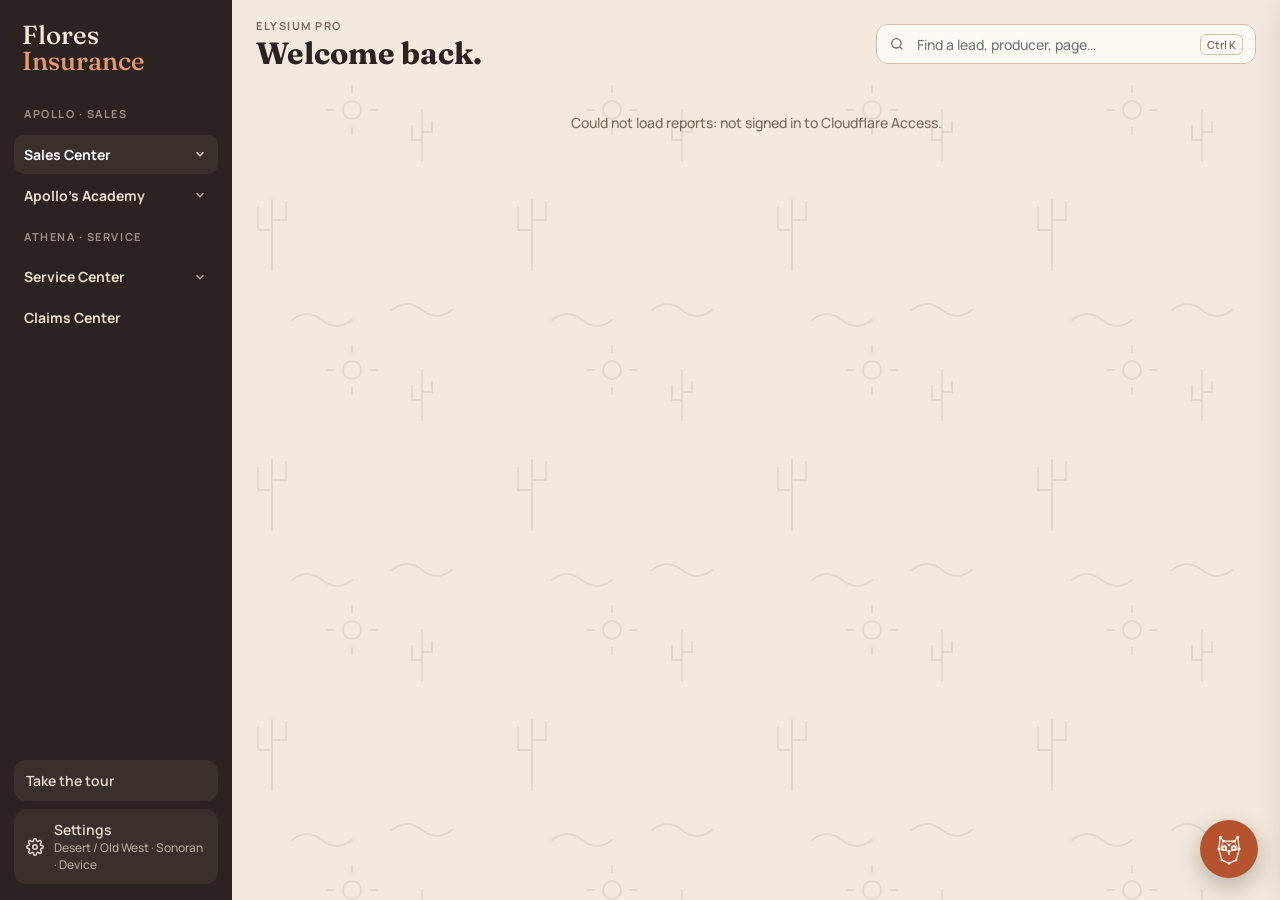
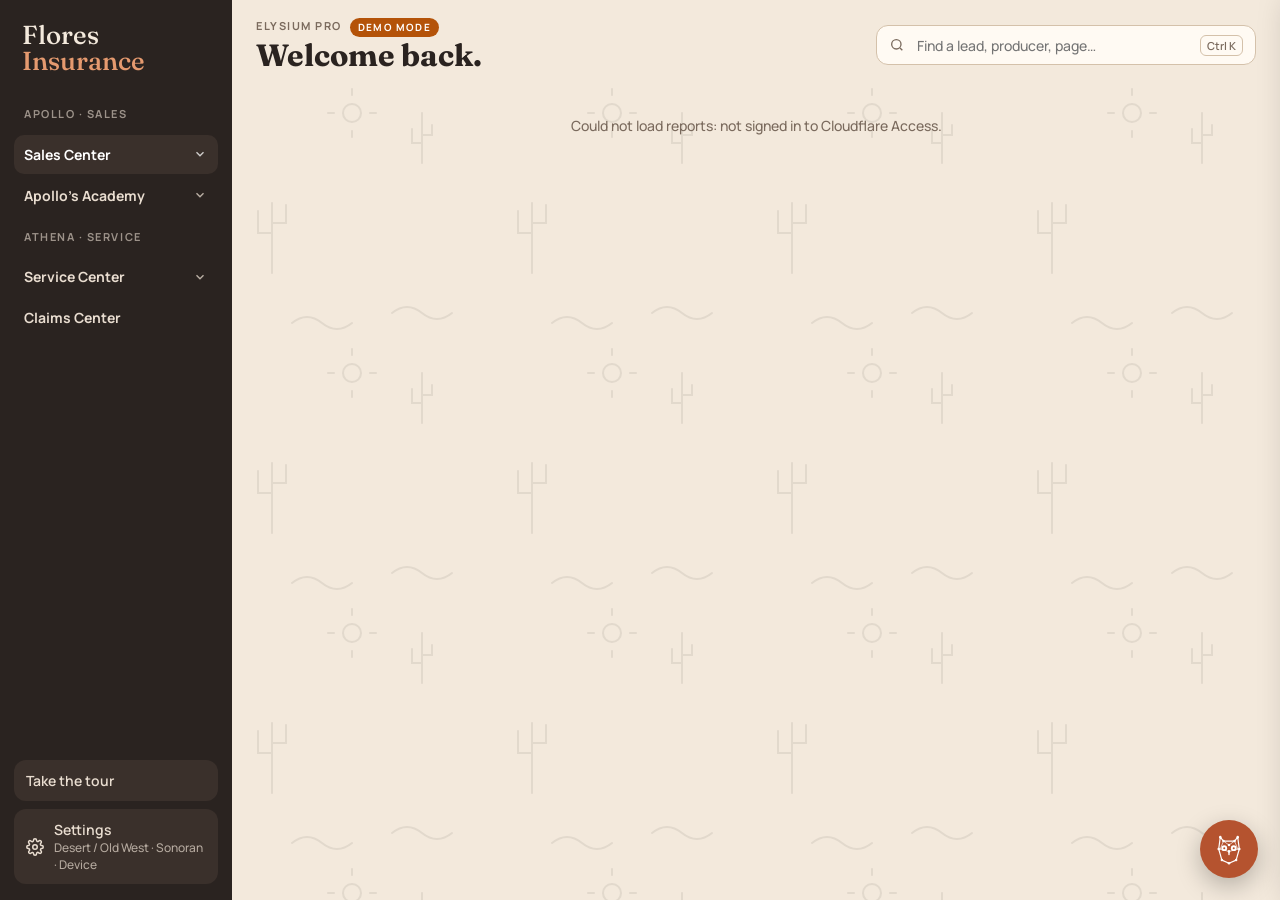
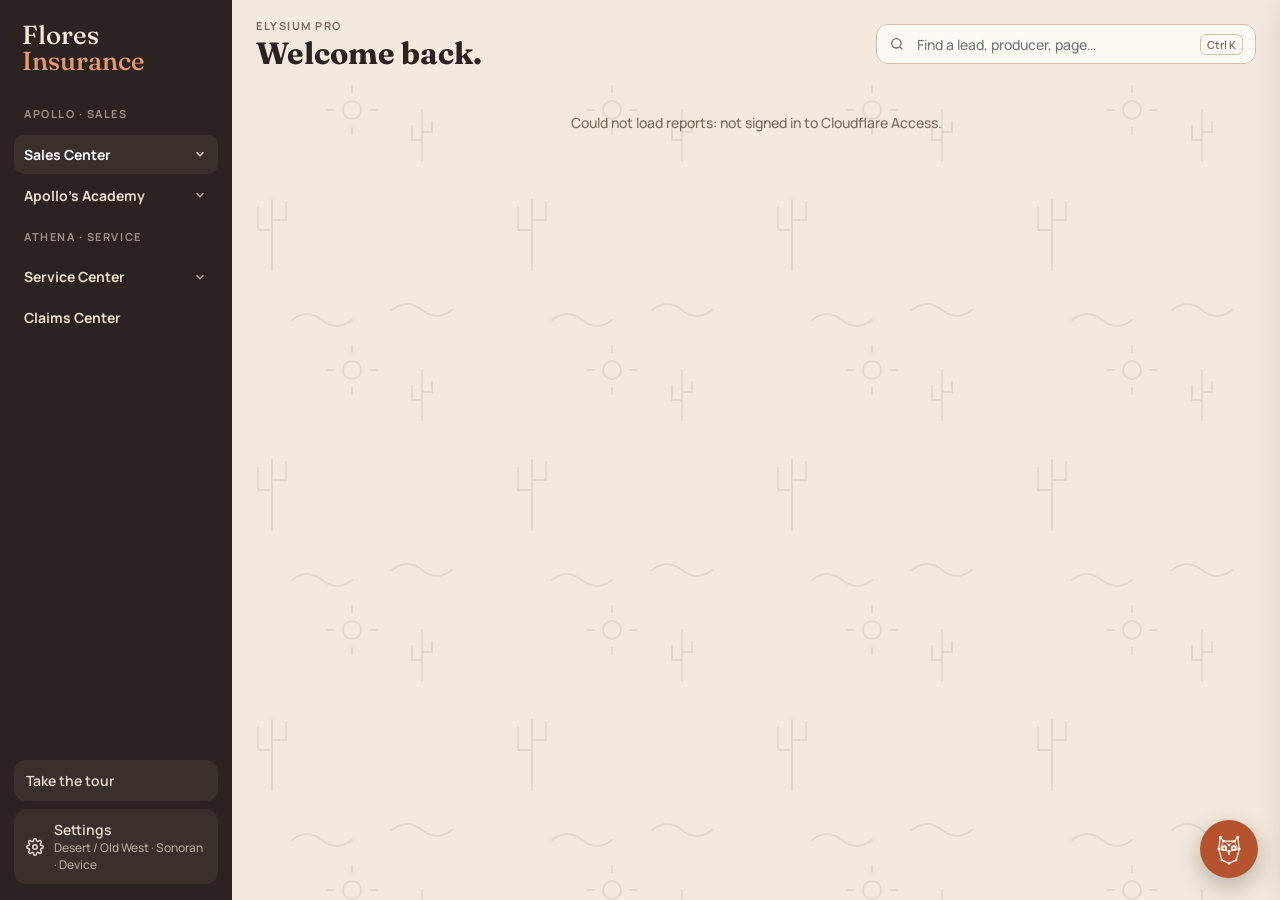
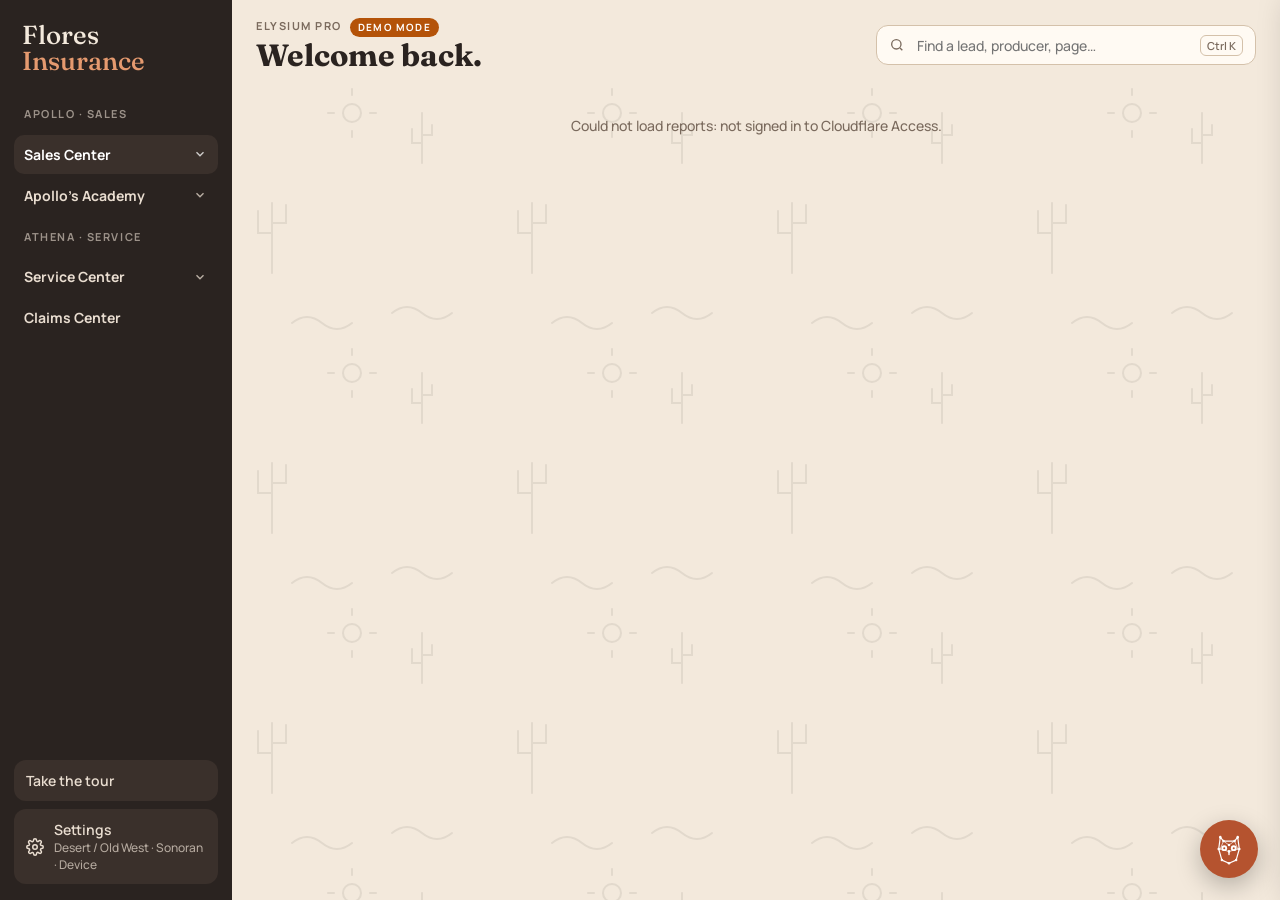
